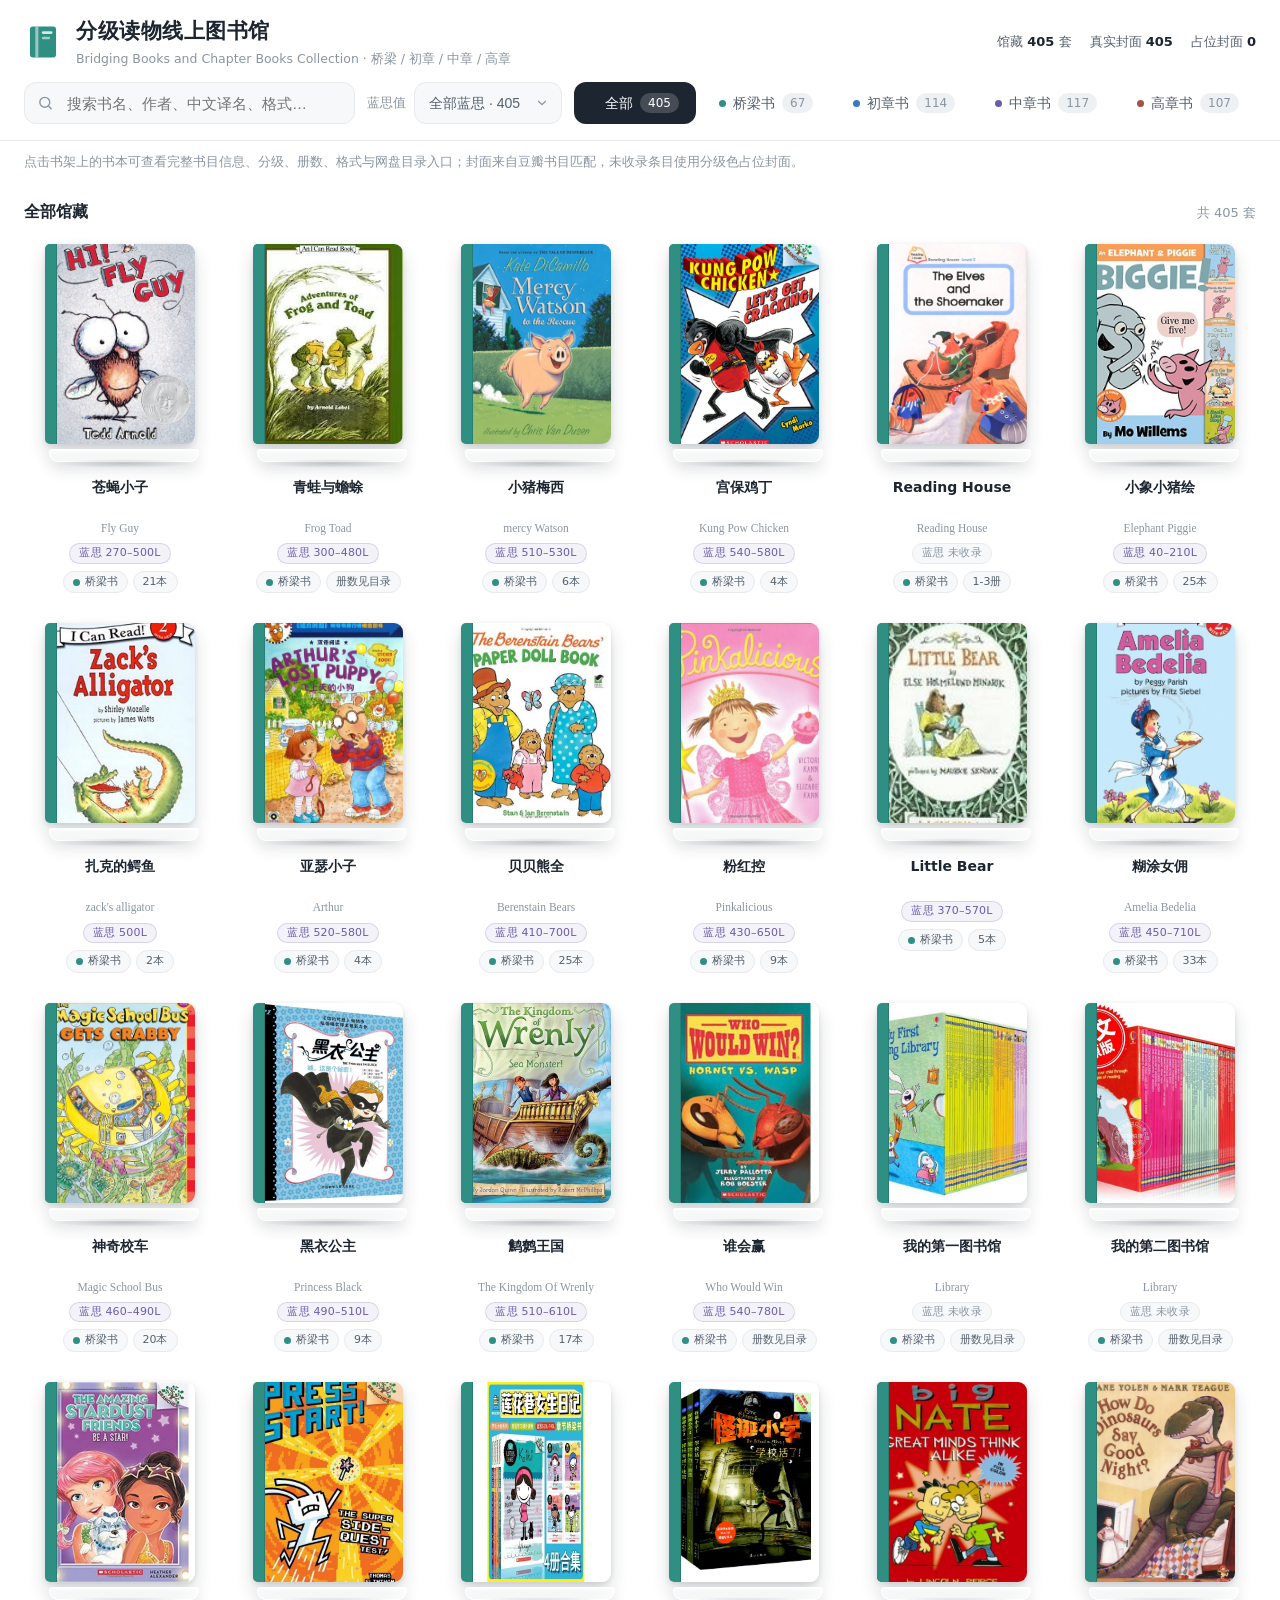
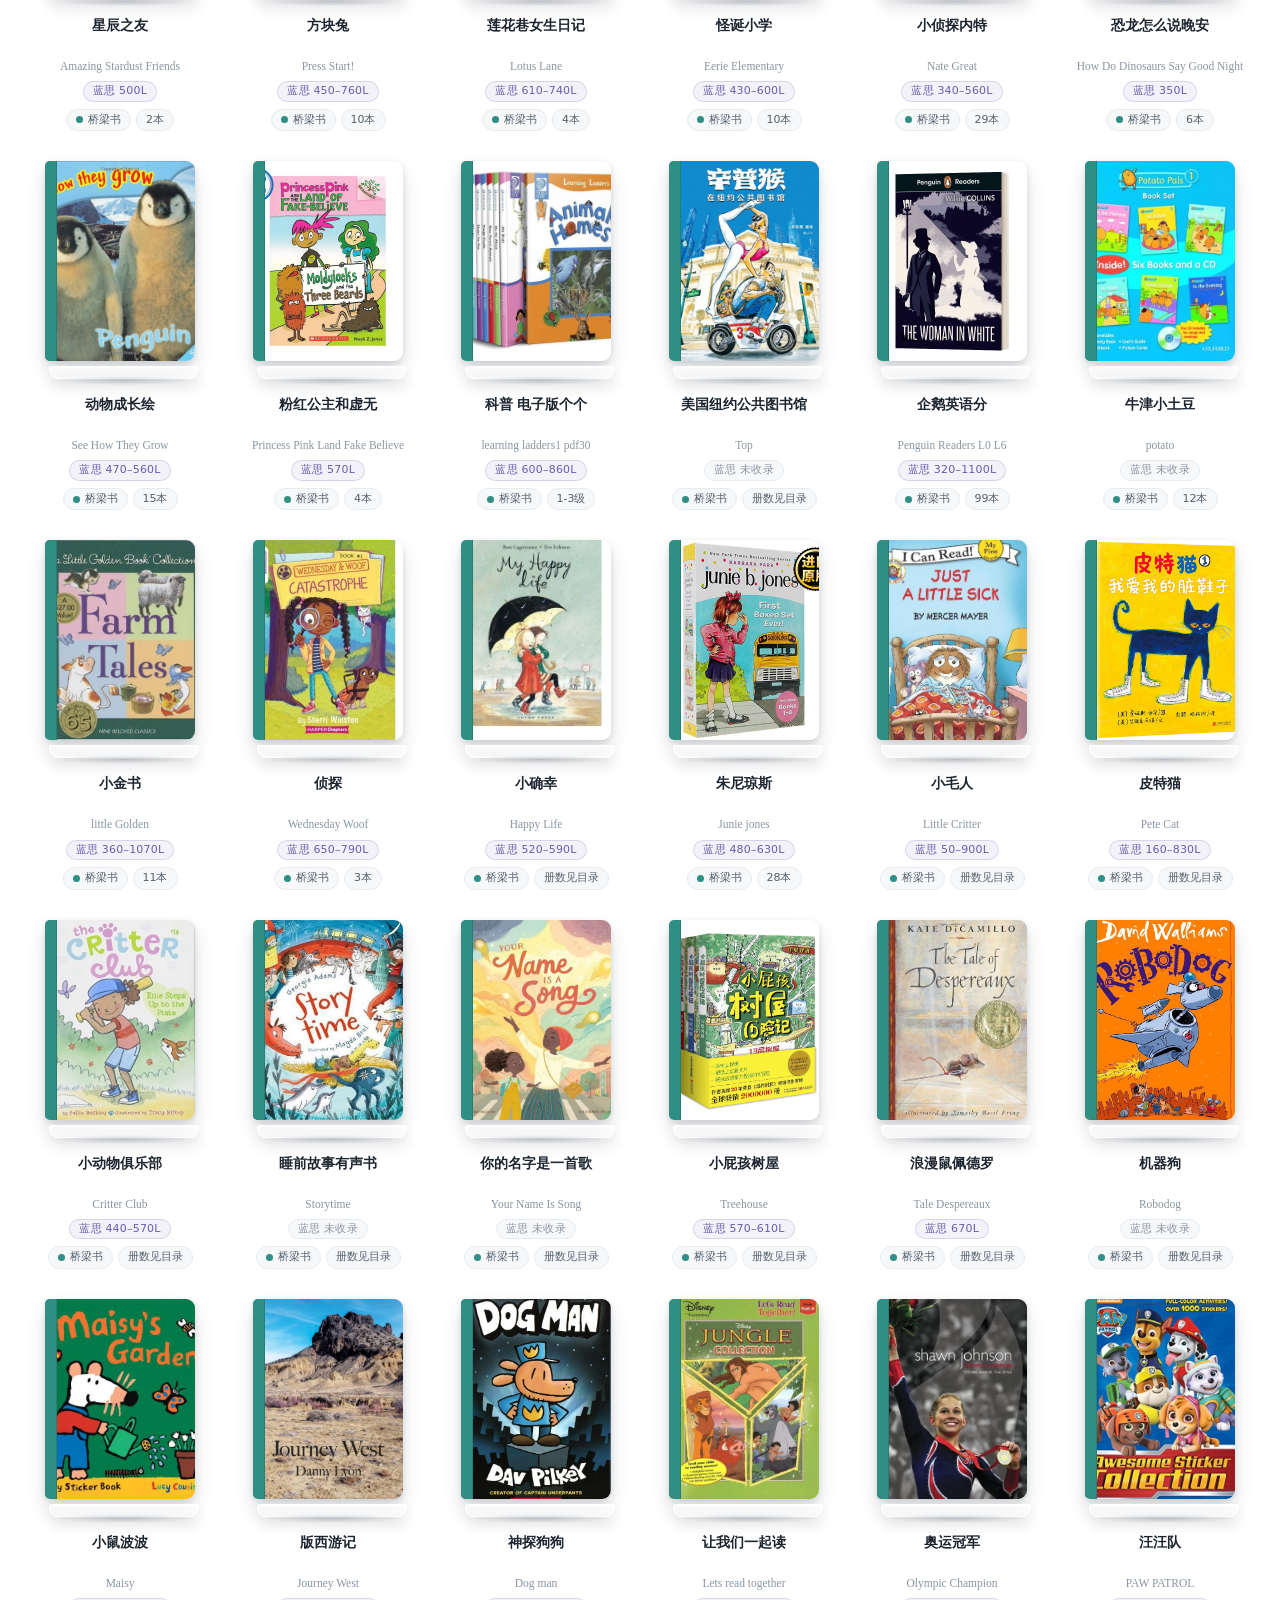
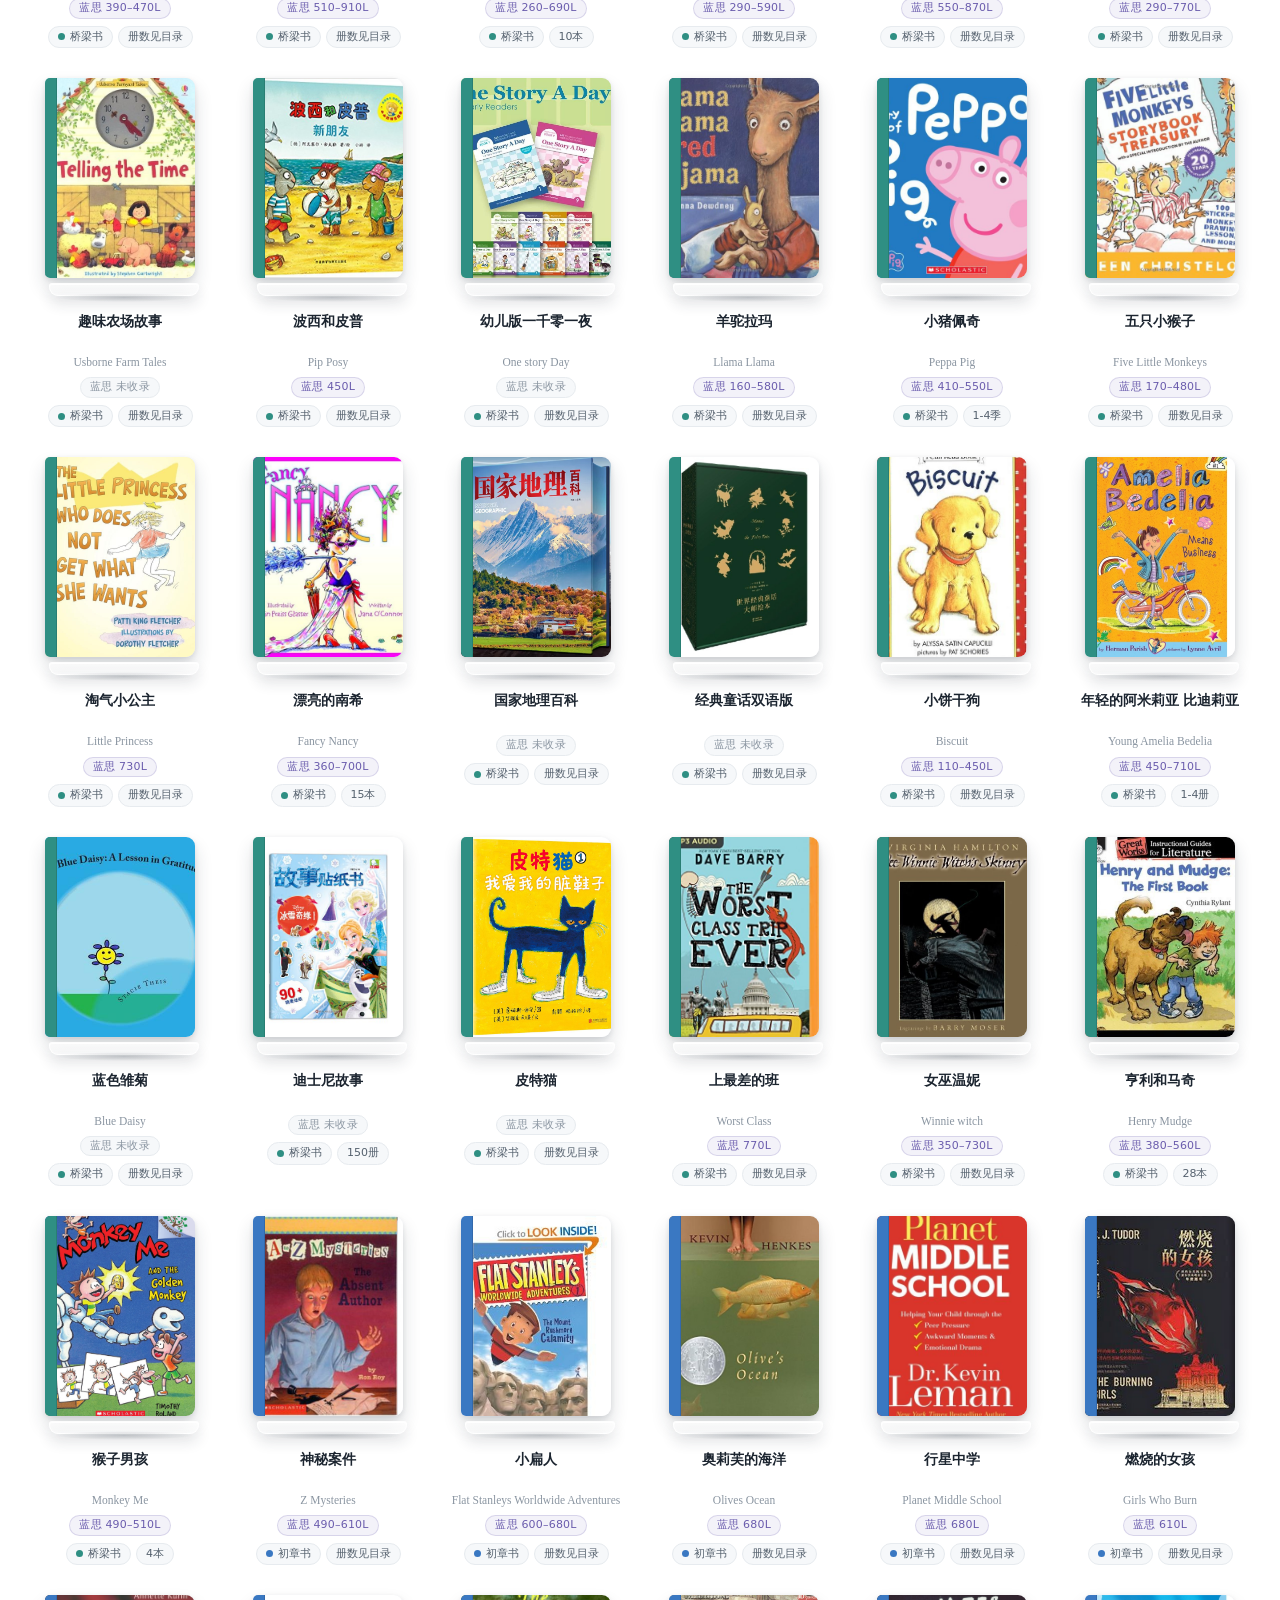
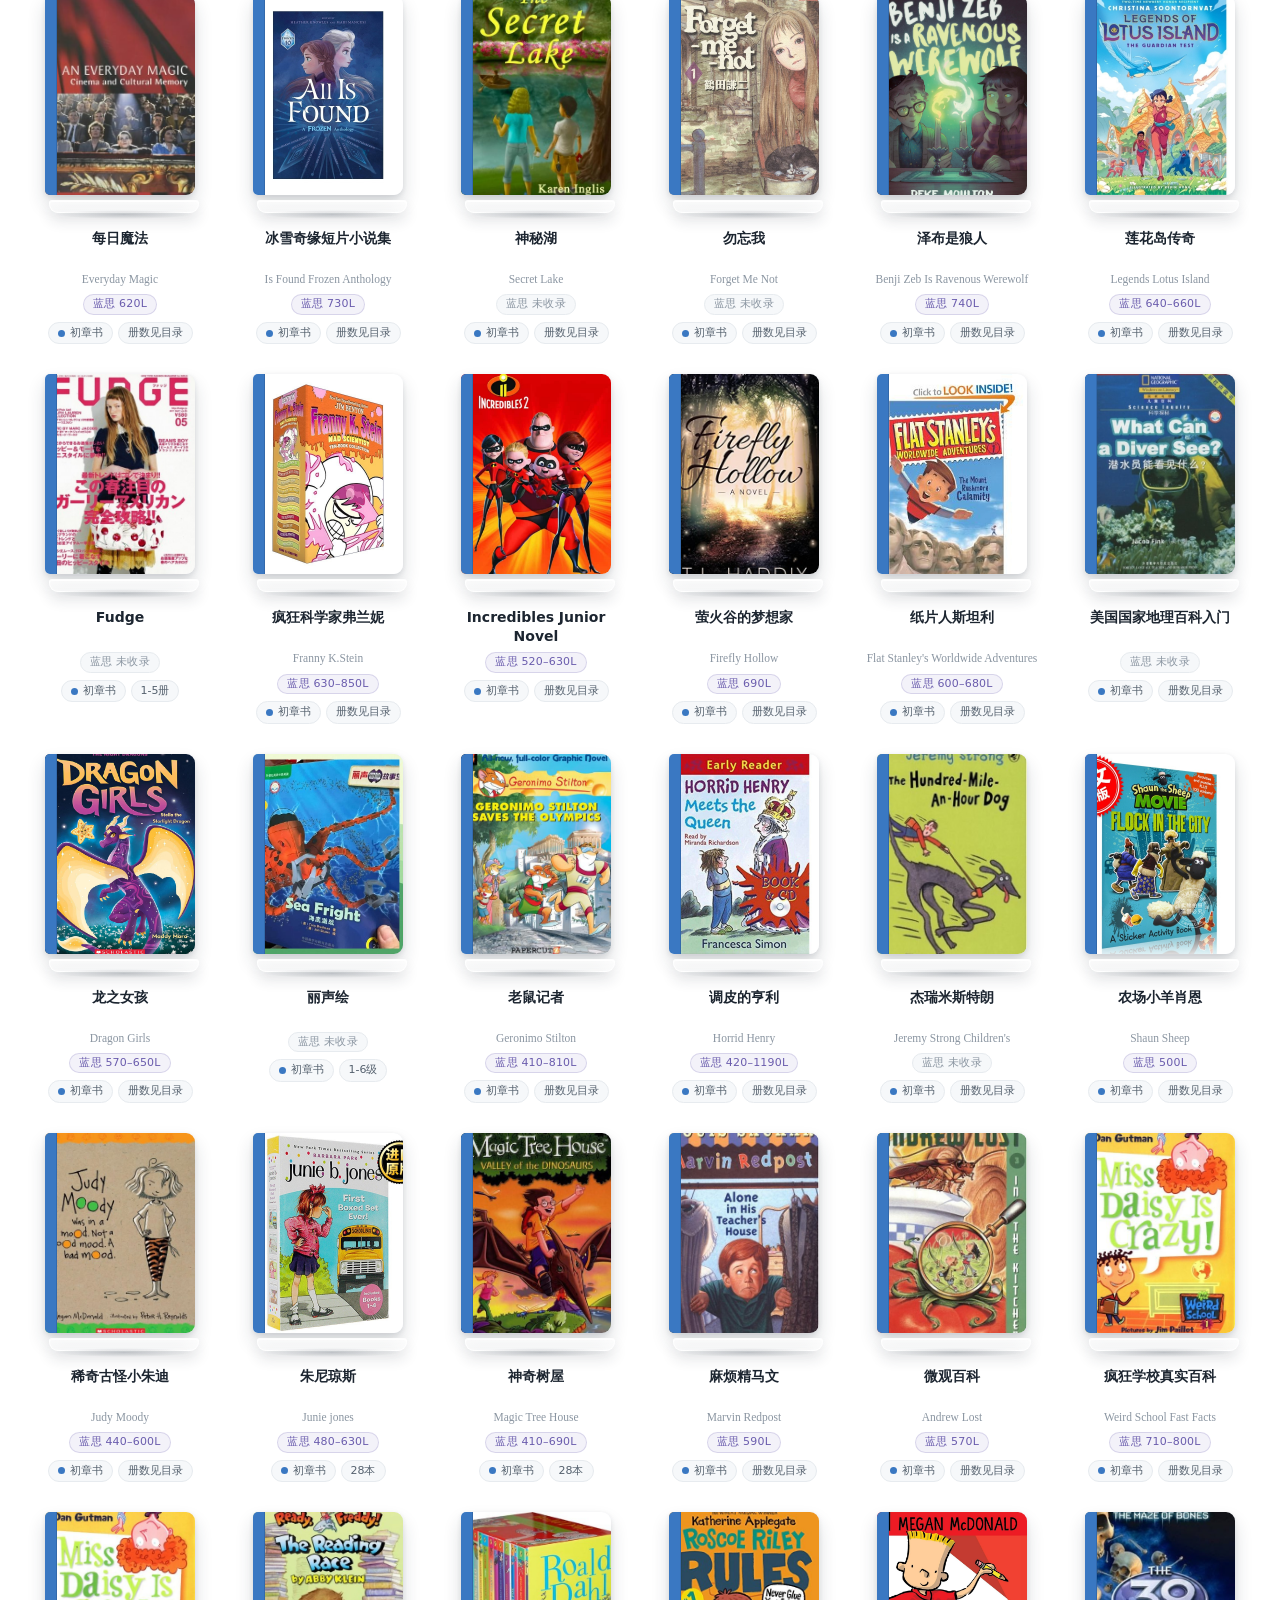
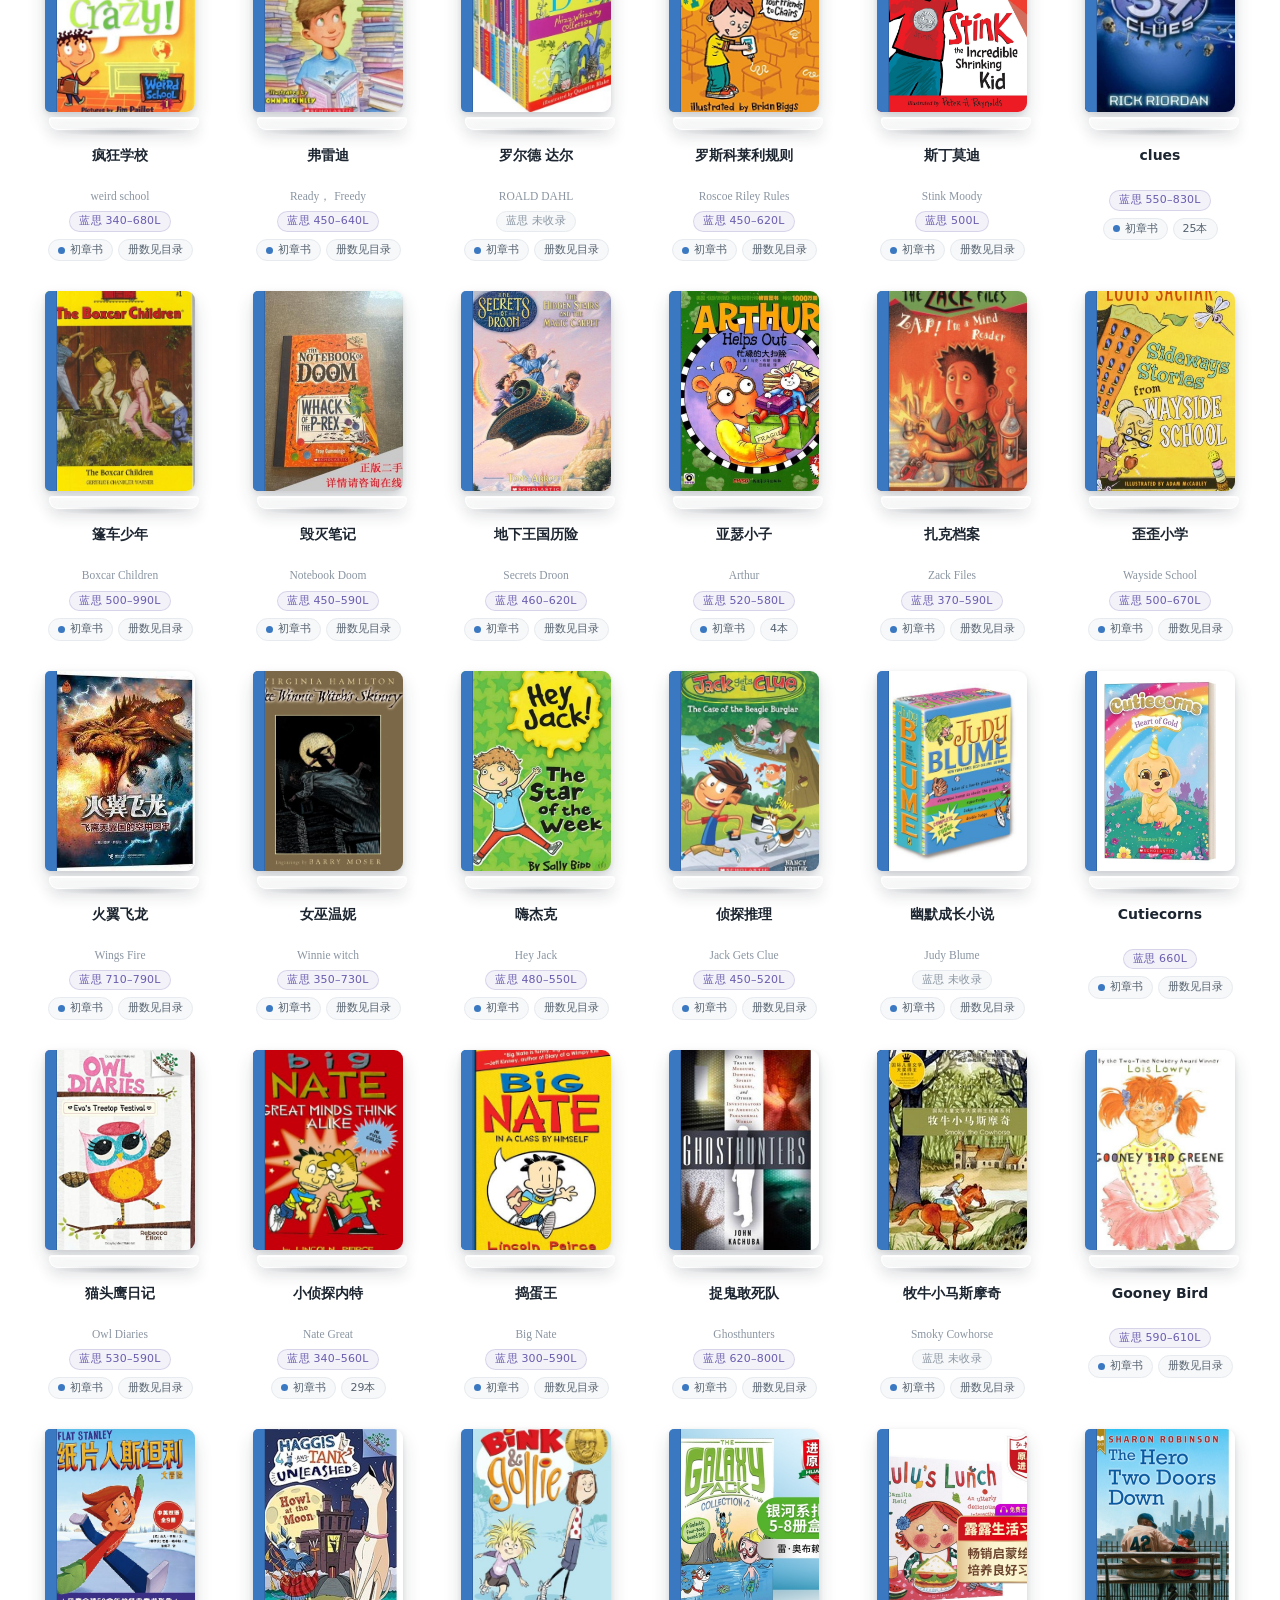
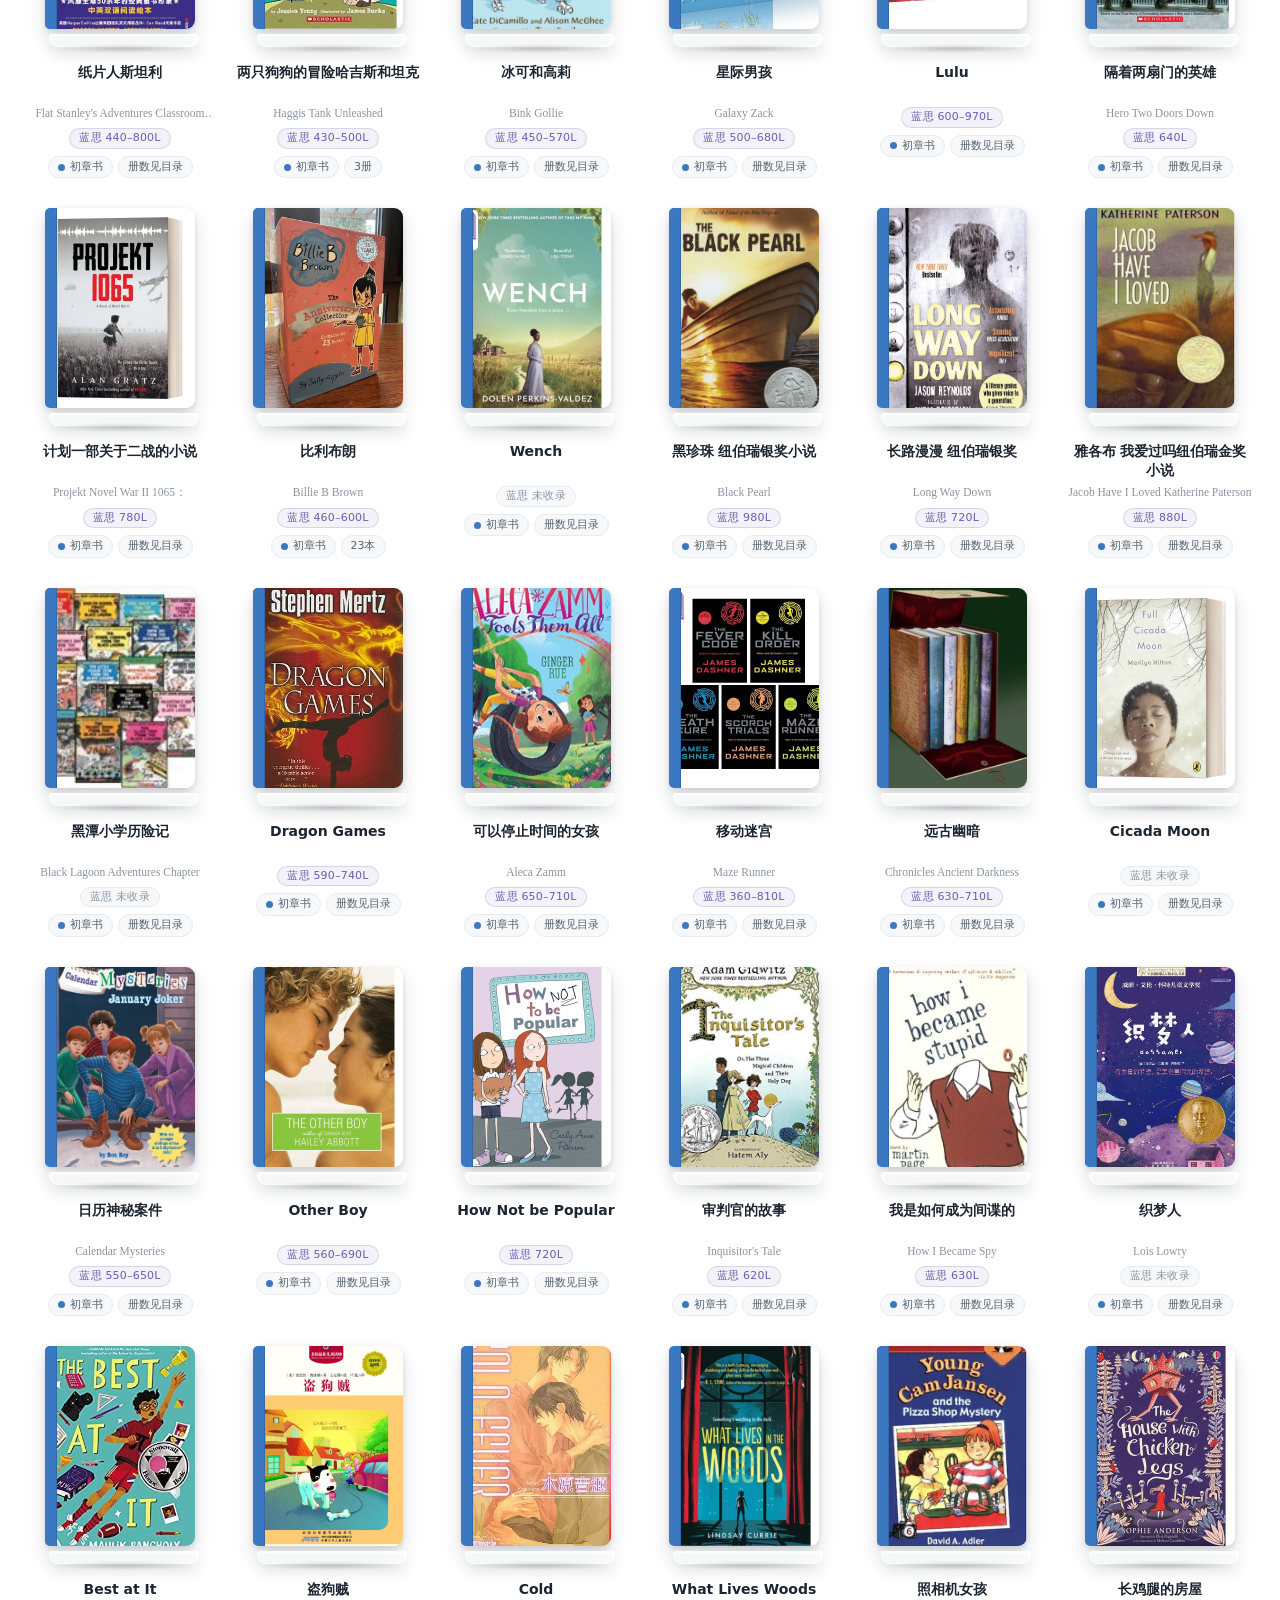
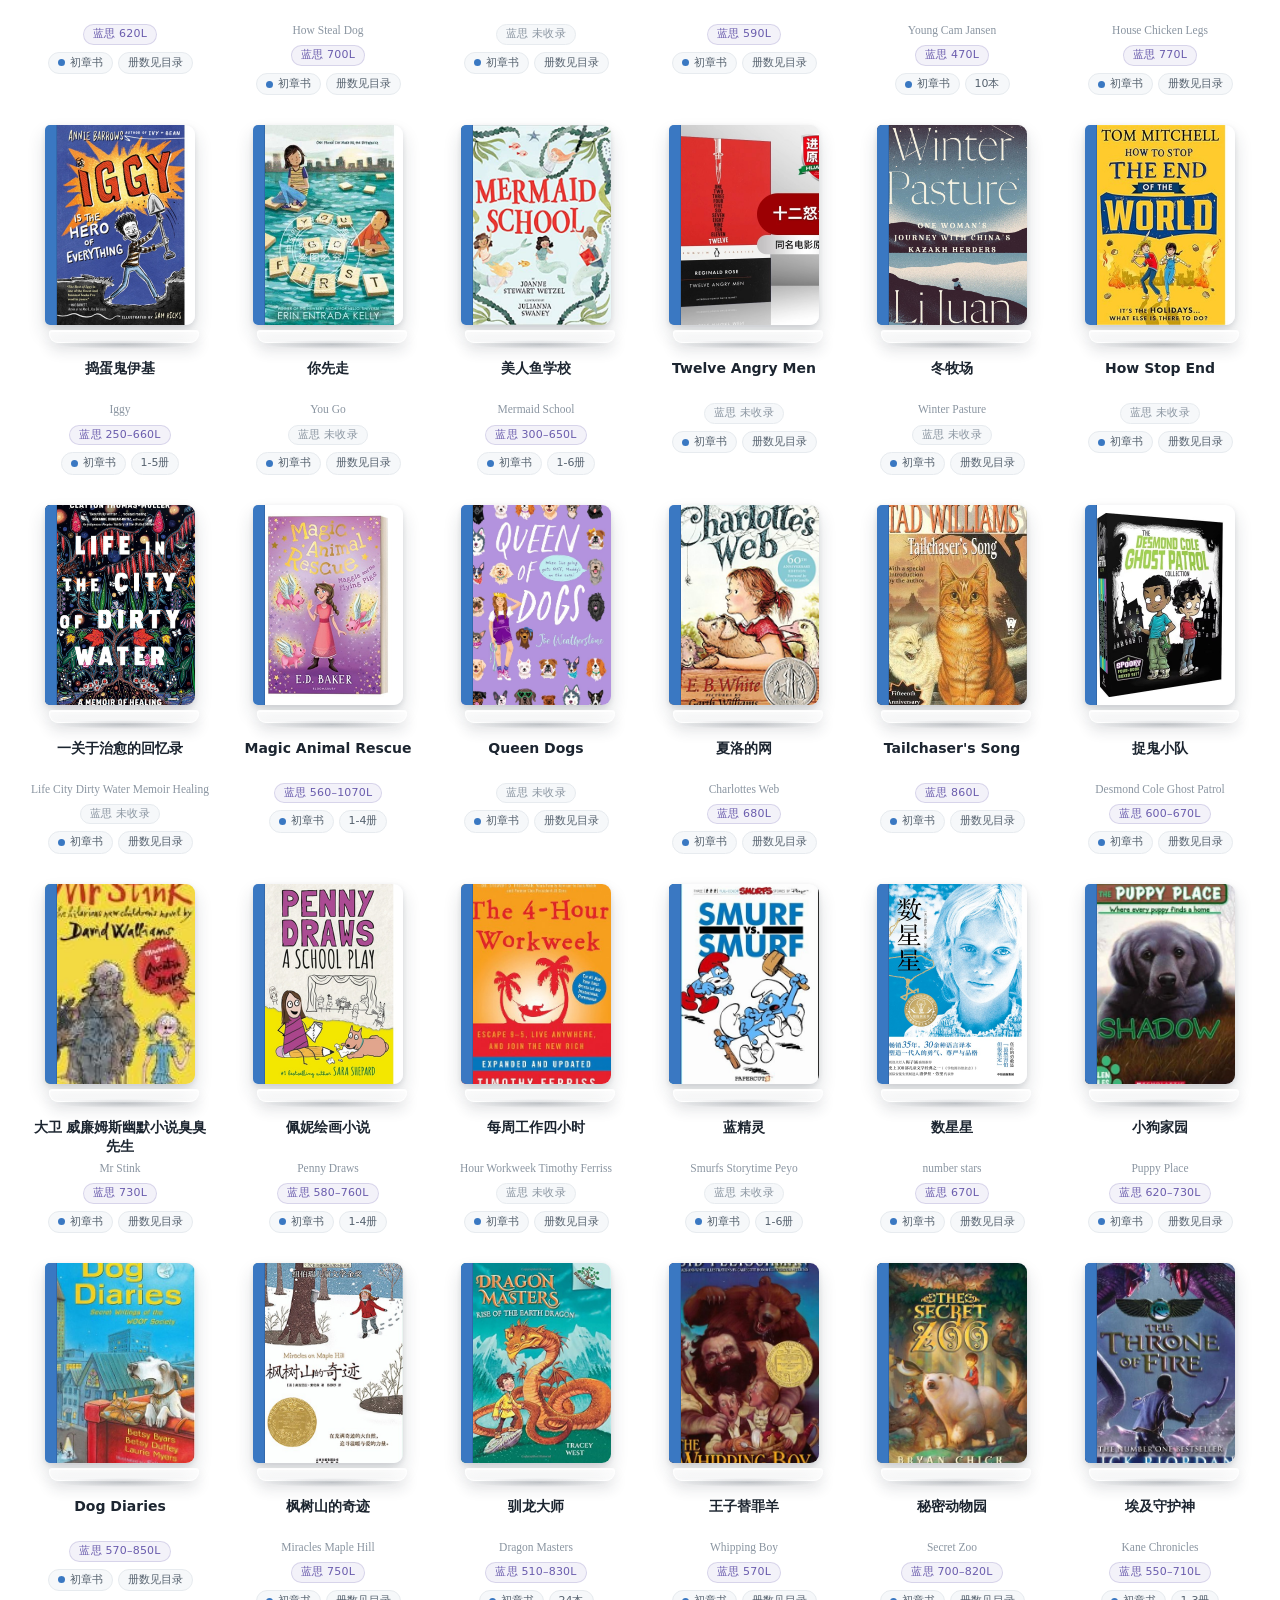
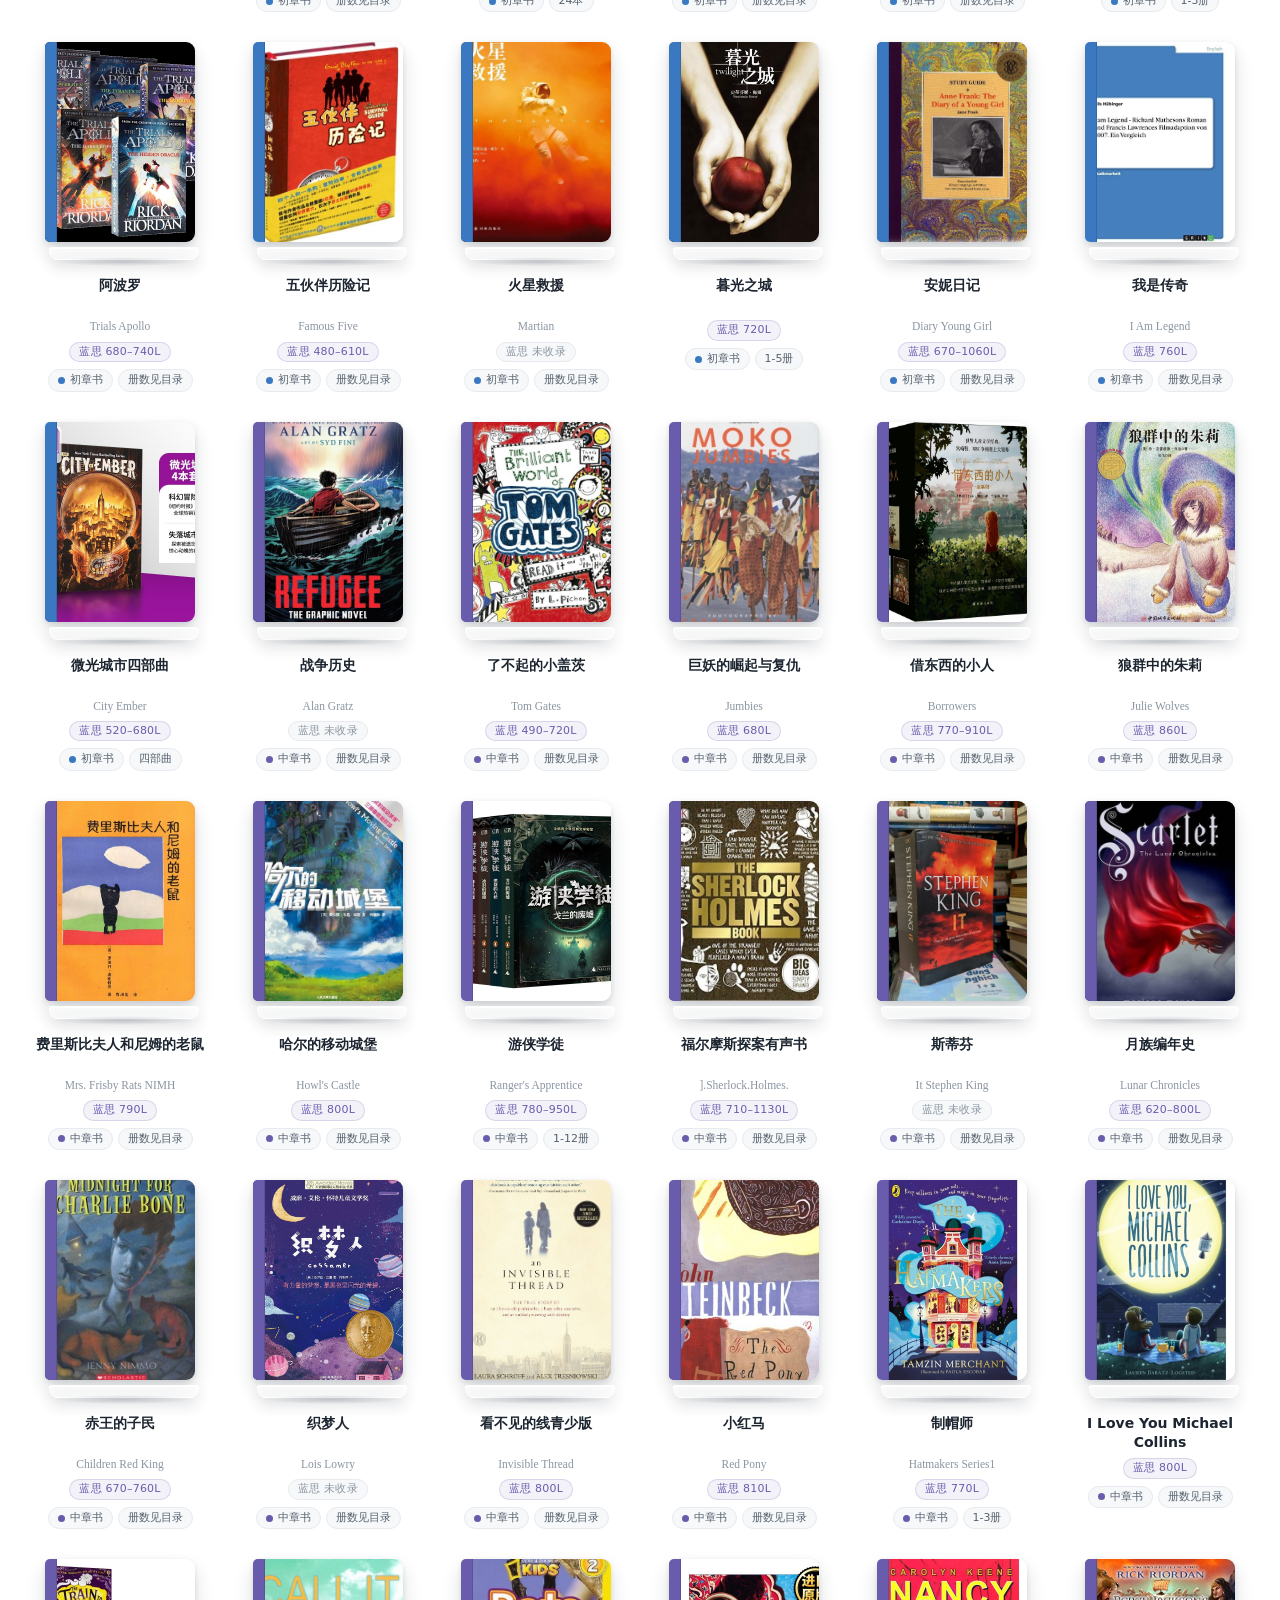
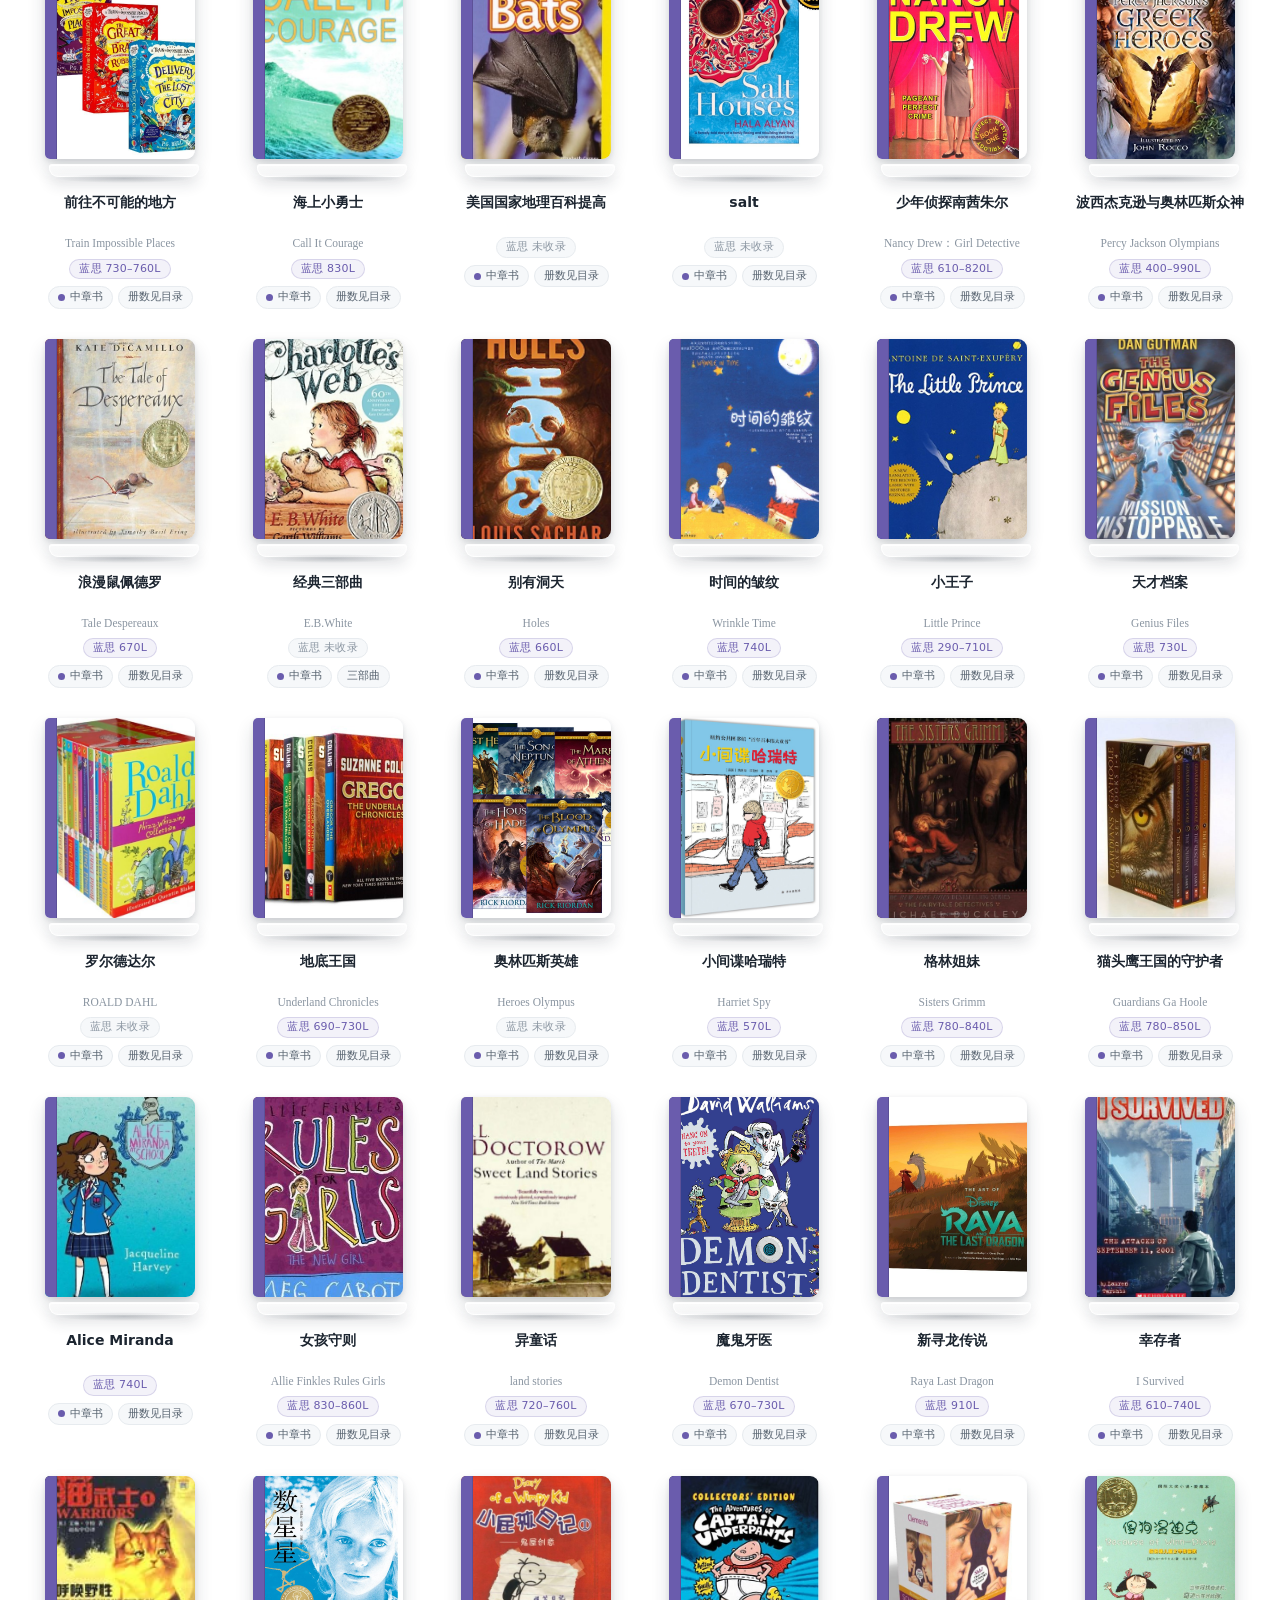
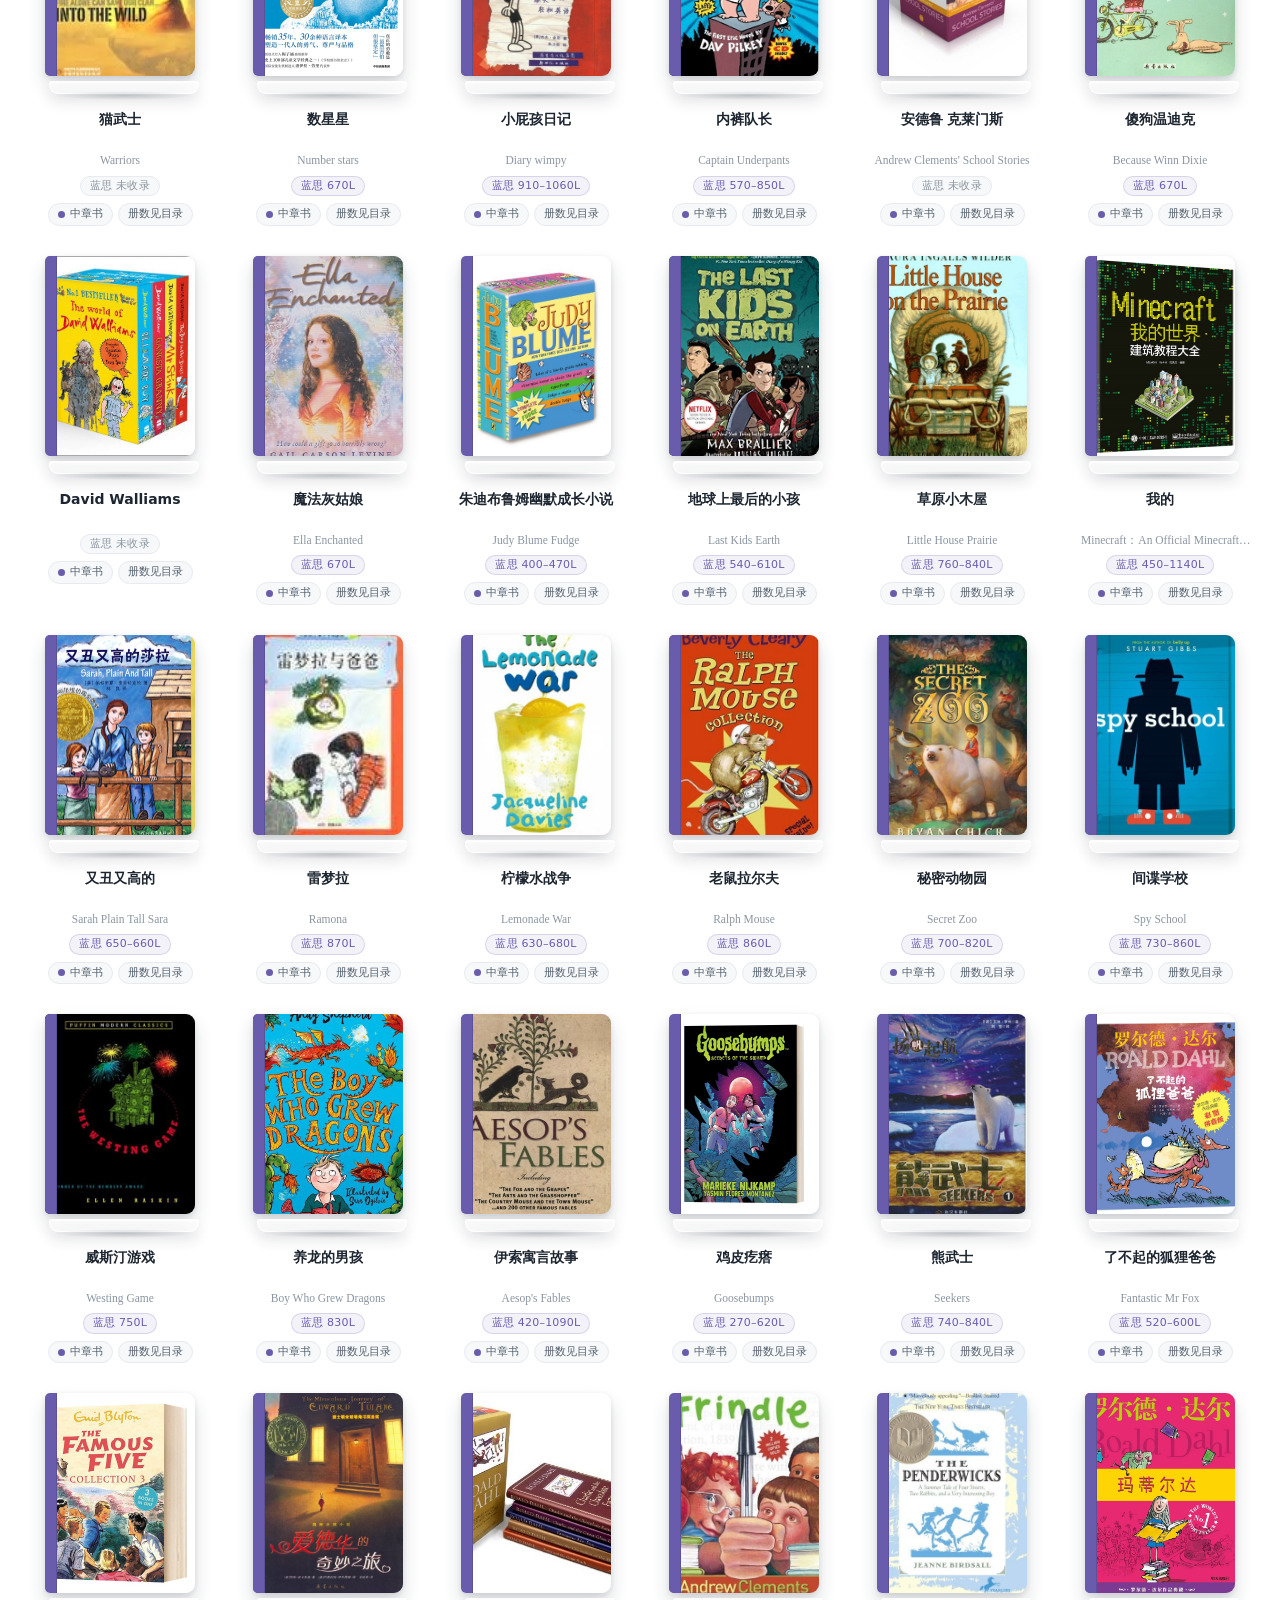
==== index.html @ 09b1f645 "界面优化" ====
<!DOCTYPE html>
<html lang="zh-CN">
    <head>
        <meta charset="utf-8">
            <meta content="width=device-width, initial-scale=1" name="viewport">
                <title>
                    分级读物线上图书馆 · Bridging & Chapter Books
                </title>
                <link href="data:image/svg+xml,%3Csvg xmlns='http://www.w3.org/2000/svg' viewBox='0 0 32 32'%3E%3Crect x='6' y='4' width='20' height='24' rx='2' fill='%232f8f83'/%3E%3Crect x='10' y='4' width='2.4' height='24' fill='%23ffffff' opacity='.55'/%3E%3C/svg%3E" rel="icon">
                    <style>
                        :root{
  --ink:#1c2530; --ink-2:#55616e; --ink-3:#8a95a1; --line:#e7ebef;
  --paper:#ffffff; --paper-2:#f6f8fa;
  --teal:#2f8f83; --blue:#3a78c2; --indigo:#6a5cad; --rust:#a8504a;
  --shadow-book:0 10px 18px rgba(31,41,55,.16),0 2px 5px rgba(31,41,55,.10);
  --shadow-book-hover:0 22px 34px rgba(31,41,55,.24),0 6px 12px rgba(31,41,55,.12);
}
*{box-sizing:border-box;margin:0;padding:0}
html{-webkit-text-size-adjust:100%}
body{background:var(--paper);color:var(--ink);font-family:"Segoe UI","Microsoft YaHei","PingFang SC",system-ui,-apple-system,sans-serif;min-height:100vh;line-height:1.5}
button{font:inherit;color:inherit;cursor:pointer;background:none;border:none}
a{color:inherit}

header.top{position:sticky;top:0;z-index:40;background:#fff;border-bottom:1px solid var(--line);transition:box-shadow .2s ease}
header.top.scrolled{box-shadow:0 6px 18px rgba(31,41,55,.10)}
.top-inner{max-width:1280px;margin:0 auto;padding:16px 24px 16px 24px}
.brand-row{display:flex;align-items:center;gap:14px;flex-wrap:wrap}
.brand-mark{width:38px;height:38px;flex:none}
.brand h1{font-size:21px;font-weight:700;letter-spacing:.5px}
.brand p{font-size:12.5px;color:var(--ink-3);margin-top:2px}
.top-stats{margin-left:auto;display:flex;gap:18px;font-size:13px;color:var(--ink-2)}
.top-stats b{color:var(--ink);font-weight:700}
.search-row{display:flex;align-items:center;gap:12px;padding:14px 0 0;flex-wrap:wrap}
.search-box{position:relative;flex:1 1 320px;max-width:520px}
.search-box svg{position:absolute;left:13px;top:50%;transform:translateY(-50%);width:17px;height:17px;color:var(--ink-3)}
.search-box input{width:100%;height:42px;border:1px solid var(--line);border-radius:12px;background:var(--paper-2);padding:0 14px 0 42px;font-size:15px;outline:none;transition:border-color .15s,background .15s}
.search-box input:focus{border-color:var(--blue);background:#fff}
.tabs{display:flex;gap:6px;flex-wrap:wrap}
.tab{height:42px;padding:0 16px;border-radius:12px;font-size:14px;color:var(--ink-2);display:flex;align-items:center;gap:7px;border:1px solid transparent}
.tab .cnt{font-size:12px;color:var(--ink-3);background:#eef1f4;border-radius:999px;padding:1px 8px}
.tab:hover{background:var(--paper-2)}
.tab.active{background:var(--ink);color:#fff}
.tab.active .cnt{background:rgba(255,255,255,.18);color:#fff}
.lx-filter{display:flex;align-items:center;gap:8px;flex:none}.lx-label{font-size:12.5px;color:var(--ink-3);white-space:nowrap}.lx-select{height:42px;border:1px solid var(--line);border-radius:12px;background-color:var(--paper-2);background-image:url("data:image/svg+xml,%3Csvg xmlns='http://www.w3.org/2000/svg' viewBox='0 0 24 24' fill='none' stroke='%238a95a1' stroke-width='2' stroke-linecap='round'%3E%3Cpath d='m6 9 6 6 6-6'/%3E%3C/svg%3E");background-repeat:no-repeat;background-position:right 12px center;background-size:14px;padding:0 34px 0 14px;font-size:14px;color:var(--ink-2);cursor:pointer;outline:none;appearance:none;-webkit-appearance:none;transition:border-color .15s,background-color .15s}.lx-select:focus{border-color:var(--blue);background-color:#fff}.lx-select.active{border-color:var(--ink);color:var(--ink);font-weight:600;background-color:#fff}
.toolbar-note{max-width:1280px;margin:12px auto 0;padding:0 24px;font-size:12.5px;color:var(--ink-3)}

main{max-width:1280px;margin:0 auto;padding:22px 24px 80px}
.result-bar{display:flex;align-items:baseline;justify-content:space-between;gap:12px;margin:6px 0 20px;flex-wrap:wrap}
.result-bar h2{font-size:16px;font-weight:600}
.result-bar .count{color:var(--ink-3);font-size:13px}

.shelf-grid{display:grid;gap:30px 16px;grid-template-columns:repeat(auto-fill,minmax(176px,1fr))}
.book-card{display:flex;flex-direction:column;align-items:center;text-align:center;cursor:pointer;outline:none}
.book-card:focus-visible .book{outline:2px solid var(--blue);outline-offset:4px}
.book-wrap{position:relative;width:150px}
.book{position:relative;width:150px;height:200px;border-radius:5px 9px 9px 5px;background:#f2f4f6;overflow:hidden;box-shadow:var(--shadow-book);transition:transform .26s cubic-bezier(.2,.7,.3,1),box-shadow .26s}
.book-card:hover .book,.book-card:focus-visible .book{transform:translateY(-10px) rotate(-1.2deg);box-shadow:var(--shadow-book-hover)}
.book img{width:100%;height:100%;object-fit:cover;display:block}
.spine{position:absolute;left:0;top:0;bottom:0;width:12px;border-right:1px solid rgba(0,0,0,.12)}
.shelf-base{position:relative;width:158px;height:20px;margin:2px auto 0}
.shelf-base .ledge{position:absolute;left:4px;right:4px;top:3px;height:13px;border-radius:3px 3px 9px 9px;background:linear-gradient(180deg,rgba(255,255,255,.72),rgba(255,255,255,.28));backdrop-filter:blur(7px);-webkit-backdrop-filter:blur(7px);border:1px solid rgba(255,255,255,.85);box-shadow:inset 0 1px 0 rgba(255,255,255,.9),0 8px 14px rgba(31,41,55,.12)}
.shelf-base .shadow{position:absolute;left:10px;right:10px;bottom:-2px;height:9px;border-radius:50%;background:radial-gradient(ellipse at center,rgba(31,41,55,.20),rgba(31,41,55,0) 70%)}
.card-meta{margin-top:12px;width:100%;padding:0 4px}
.card-title{font-size:14px;font-weight:600;line-height:1.35;display:-webkit-box;-webkit-line-clamp:2;-webkit-box-orient:vertical;overflow:hidden;min-height:38px}
.card-sub{font-size:11.5px;color:var(--ink-3);margin-top:4px;display:-webkit-box;-webkit-line-clamp:1;-webkit-box-orient:vertical;overflow:hidden;font-family:Georgia,"Times New Roman",serif}
.card-lx{margin-top:6px;display:flex;justify-content:center}.lx-chip{font-size:11px;color:var(--indigo);background:rgba(106,92,173,.08);border:1px solid rgba(106,92,173,.20);border-radius:999px;padding:1px 9px;white-space:nowrap;letter-spacing:.2px}.lx-chip.none{color:var(--ink-3);background:var(--paper-2);border-color:var(--line)}
.chips{margin-top:7px;display:flex;gap:5px;justify-content:center;flex-wrap:wrap}
.chip{font-size:11px;color:var(--ink-2);background:var(--paper-2);border:1px solid var(--line);border-radius:999px;padding:2px 9px}
.chip.level-dot{display:inline-flex;align-items:center;gap:5px}
.dot{width:7px;height:7px;border-radius:50%;display:inline-block}

.empty{padding:90px 20px;text-align:center;color:var(--ink-3)}
.empty svg{width:44px;height:44px;margin:0 auto 14px;color:#cfd6dd}

.overlay{position:fixed;inset:0;z-index:60;background:rgba(28,37,48,.38);backdrop-filter:blur(4px);-webkit-backdrop-filter:blur(4px);display:none;align-items:center;justify-content:center;padding:24px}
.overlay.open{display:flex}
.modal{background:#fff;border-radius:18px;max-width:860px;width:100%;max-height:88vh;overflow:auto;display:grid;grid-template-columns:280px 1fr;box-shadow:0 30px 70px rgba(15,23,42,.32);animation:pop .2s ease}
@keyframes pop{from{opacity:0;transform:translateY(14px)}to{opacity:1;transform:none}}
.modal-cover{padding:30px 22px 22px;display:flex;flex-direction:column;align-items:center;gap:14px;position:relative}
.modal-cover .book{width:210px;height:280px}
.modal-body{padding:30px 28px 26px;border-left:1px solid var(--line)}
.modal-close{position:absolute;top:14px;right:14px;width:36px;height:36px;border-radius:10px;display:flex;align-items:center;justify-content:center;color:var(--ink-2)}
.modal-close:hover{background:var(--paper-2)}
.modal-close svg{width:18px;height:18px}
.level-badge{display:inline-flex;align-items:center;gap:7px;font-size:12.5px;font-weight:600;border-radius:999px;padding:4px 12px}
.modal h3{font-size:22px;margin:14px 0 6px;line-height:1.35}
.modal .modal-en{font-family:Georgia,serif;font-size:14.5px;color:var(--ink-2);margin-bottom:18px}
.info-grid{display:grid;grid-template-columns:96px 1fr;gap:10px 14px;font-size:13.5px;margin:18px 0}
.info-grid dt{color:var(--ink-3)}
.info-grid dd{color:var(--ink);word-break:break-word}
.dir-path{font-family:Consolas,monospace;font-size:12px;color:var(--ink-2);background:var(--paper-2);border:1px solid var(--line);border-radius:10px;padding:10px 12px;word-break:break-all;line-height:1.6}
.db-panel{margin:18px 0;border:1px solid var(--line);border-radius:14px;padding:16px 18px;background:var(--paper-2)}
.db-panel h4{font-size:13px;color:var(--ink-2);margin-bottom:10px;display:flex;align-items:center;gap:7px}
.db-panel .db-title{font-size:15px;font-weight:600}
.db-panel .db-meta{font-size:12.5px;color:var(--ink-3);margin-top:5px}
.db-note{font-size:12.5px;color:var(--ink-3);line-height:1.6}
.actions{display:flex;gap:10px;flex-wrap:wrap;margin-top:22px}
.btn{display:inline-flex;align-items:center;gap:8px;height:42px;padding:0 18px;border-radius:12px;font-size:14px;font-weight:600;border:1px solid var(--line);text-decoration:none}
.btn svg{width:15px;height:15px}
.btn-primary{background:var(--ink);color:#fff;border-color:var(--ink)}
.btn-primary:hover{background:#000}
.btn-ghost:hover{background:var(--paper-2)}
.btn.disabled{opacity:.45;pointer-events:none}

footer{border-top:1px solid var(--line);padding:24px 24px 34px;color:var(--ink-3);font-size:12.5px}
footer .inner{max-width:1280px;margin:0 auto;display:flex;justify-content:space-between;gap:16px;flex-wrap:wrap;line-height:1.7}
.to-top{position:fixed;right:22px;bottom:26px;z-index:30;width:46px;height:46px;border-radius:14px;background:#fff;border:1px solid var(--line);box-shadow:0 10px 24px rgba(31,41,55,.16),0 2px 6px rgba(31,41,55,.10);display:flex;align-items:center;justify-content:center;color:var(--ink-2);opacity:0;visibility:hidden;transform:translateY(10px);pointer-events:none;transition:opacity .2s ease,transform .2s ease,visibility .2s,background-color .15s,border-color .15s,color .15s}
.to-top.show{opacity:1;visibility:visible;transform:none;pointer-events:auto}
.to-top:hover{background:var(--ink);border-color:var(--ink);color:#fff}
.to-top:focus-visible{outline:2px solid var(--blue);outline-offset:2px}
.to-top svg{width:20px;height:20px}
@media (max-width:460px){.to-top{right:14px;bottom:18px;width:42px;height:42px;border-radius:12px}}

@media (max-width:900px){.shelf-grid{grid-template-columns:repeat(4,1fr)}}
@media (max-width:680px){
  .shelf-grid{grid-template-columns:repeat(3,1fr)}
  .book{width:128px;height:171px}.book-wrap{width:128px}.shelf-base{width:136px}
  .top-stats{display:none}
  .modal{grid-template-columns:1fr;max-height:92vh}
  .modal-cover{padding:24px 18px 6px}
  .modal-body{border-left:none;border-top:1px solid var(--line)}
  .modal-cover .book{width:170px;height:227px}
}
@media (max-width:460px){
  .shelf-grid{grid-template-columns:repeat(2,1fr);gap:26px 10px}
  main{padding:16px 14px 70px}.top-inner{padding:12px 14px 0}
  .book{width:132px;height:176px}.book-wrap{width:132px}.shelf-base{width:140px}
  .brand h1{font-size:18px}
}
                    </style>
                </link>
            </meta>
        </meta>
    </head>
    <body>
        <header class="top">
            <div class="top-inner">
                <div class="brand-row">
                    <svg aria-hidden="true" class="brand-mark" fill="none" viewbox="0 0 32 32">
                        <rect fill="#2f8f83" height="26" rx="2.5" width="22" x="5" y="3">
                        </rect>
                        <rect fill="#fff" height="26" opacity=".5" width="2.6" x="9.5" y="3">
                        </rect>
                        <rect fill="#fff" height="2.2" opacity=".8" rx="1.1" width="9" x="15" y="7">
                        </rect>
                        <rect fill="#fff" height="2.2" opacity=".55" rx="1.1" width="7" x="15" y="11.5">
                        </rect>
                    </svg>
                    <div class="brand">
                        <h1>
                            分级读物线上图书馆
                        </h1>
                        <p>
                            Bridging Books and Chapter Books Collection · 桥梁 / 初章 / 中章 / 高章
                        </p>
                    </div>
                    <div class="top-stats">
                        <span>
                            馆藏
                            <b id="stat-total">
                                0
                            </b>
                            套
                        </span>
                        <span>
                            真实封面
                            <b id="stat-match">
                                0
                            </b>
                        </span>
                        <span>
                            占位封面
                            <b id="stat-ph">
                                0
                            </b>
                        </span>
                    </div>
                </div>
                <div class="search-row">
                    <div class="search-box">
                        <svg fill="none" stroke="currentColor" stroke-linecap="round" stroke-width="2" viewbox="0 0 24 24">
                            <circle cx="11" cy="11" r="7">
                            </circle>
                            <path d="m20 20-3.8-3.8">
                            </path>
                        </svg>
                        <input aria-label="搜索书目" autocomplete="off" id="search" placeholder="搜索书名、作者、中文译名、格式…" type="search">
                        </input>
                    </div>
                    <div class="lx-filter">
                        <label class="lx-label" for="lx">
                            蓝思值
                        </label>
                        <select aria-label="按蓝思值筛选" class="lx-select" id="lx">
                        </select>
                    </div>
                    <nav aria-label="分级筛选" class="tabs" id="tabs">
                    </nav>
                </div>
            </div>
        </header>
        <div class="toolbar-note">
            点击书架上的书本可查看完整书目信息、分级、册数、格式与网盘目录入口；封面来自豆瓣书目匹配，未收录条目使用分级色占位封面。
        </div>
        <main>
            <div class="result-bar">
                <h2 id="result-title">
                    全部馆藏
                </h2>
                <span class="count" id="result-count">
                </span>
            </div>
            <section aria-live="polite" class="shelf-grid" id="grid">
                <article aria-label="苍蝇小子" class="book-card" data-id="0" role="button" tabindex="0">
                    <div class="book-wrap">
                        <div class="book">
                            <img alt="苍蝇小子" loading="lazy" src="assets/covers/桥梁书_1.jpg">
                                <div class="spine" style="background:#2f8f83">
                                </div>
                            </img>
                        </div>
                        <div class="shelf-base">
                            <div class="ledge">
                            </div>
                            <div class="shadow">
                            </div>
                        </div>
                    </div>
                    <div class="card-meta">
                        <div class="card-title">
                            苍蝇小子
                        </div>
                        <div class="card-sub">
                            Fly Guy
                        </div>
                        <div class="card-lx">
                            <span class="lx-chip">
                                蓝思 270–500L
                            </span>
                        </div>
                        <div class="chips">
                            <span class="chip level-dot">
                                <span class="dot" style="background:#2f8f83">
                                </span>
                                桥梁书
                            </span>
                            <span class="chip">
                                21本
                            </span>
                        </div>
                    </div>
                </article>
                <article aria-label="Frog Toad" class="book-card" data-id="1" role="button" tabindex="0">
                    <div class="book-wrap">
                        <div class="book">
                            <img alt="Frog Toad" loading="lazy" src="assets/covers/桥梁书_2.jpg">
                                <div class="spine" style="background:#2f8f83">
                                </div>
                            </img>
                        </div>
                        <div class="shelf-base">
                            <div class="ledge">
                            </div>
                            <div class="shadow">
                            </div>
                        </div>
                    </div>
                    <div class="card-meta">
                        <div class="card-title">
                            青蛙与蟾蜍
                        </div>
                        <div class="card-sub">
                            Frog Toad
                        </div>
                        <div class="card-lx">
                            <span class="lx-chip">
                                蓝思 300–480L
                            </span>
                        </div>
                        <div class="chips">
                            <span class="chip level-dot">
                                <span class="dot" style="background:#2f8f83">
                                </span>
                                桥梁书
                            </span>
                            <span class="chip">
                                册数见目录
                            </span>
                        </div>
                    </div>
                </article>
                <article aria-label="小猪梅西" class="book-card" data-id="2" role="button" tabindex="0">
                    <div class="book-wrap">
                        <div class="book">
                            <img alt="小猪梅西" loading="lazy" src="assets/covers/桥梁书_3.jpg">
                                <div class="spine" style="background:#2f8f83">
                                </div>
                            </img>
                        </div>
                        <div class="shelf-base">
                            <div class="ledge">
                            </div>
                            <div class="shadow">
                            </div>
                        </div>
                    </div>
                    <div class="card-meta">
                        <div class="card-title">
                            小猪梅西
                        </div>
                        <div class="card-sub">
                            mercy Watson
                        </div>
                        <div class="card-lx">
                            <span class="lx-chip">
                                蓝思 510–530L
                            </span>
                        </div>
                        <div class="chips">
                            <span class="chip level-dot">
                                <span class="dot" style="background:#2f8f83">
                                </span>
                                桥梁书
                            </span>
                            <span class="chip">
                                6本
                            </span>
                        </div>
                    </div>
                </article>
                <article aria-label="宫保鸡丁" class="book-card" data-id="3" role="button" tabindex="0">
                    <div class="book-wrap">
                        <div class="book">
                            <!-- <svg aria-label="占位封面" height="100%" preserveaspectratio="xMidYMid slice" role="img" viewbox="0 0 150 200" width="100%">
                                <defs>
                                    <lineargradient id="g3" x1="0" x2="1" y1="0" y2="1">
                                        <stop offset="0" stop-color="#2f8f83">
                                        </stop>
                                        <stop offset="1" stop-color="#2f8f83cc">
                                        </stop>
                                    </lineargradient>
                                </defs>
                                <rect fill="url(#g3)" height="200" width="150">
                                </rect>
                                <rect fill="#000" height="200" opacity=".14" width="12" x="0" y="0">
                                </rect>
                                <rect fill="#fff" height="2" opacity=".55" rx="1" width="26" x="16" y="22">
                                </rect>
                                <text fill="#fff" font-family="Georgia,serif" font-size="46" font-weight="700" opacity=".92" x="16" y="104">
                                    宫
                                </text>
                                <text fill="#fff" font-size="13" font-weight="600" opacity=".95" x="16" y="150">
                                    宫保鸡丁
                                </text>
                                <text fill="#fff" font-family="Georgia,serif" font-size="9.5" opacity=".7" x="16" y="170">
                                    Kung Pow Chicken
                                </text>
                                <text fill="#fff" font-size="9" opacity=".6" x="16" y="190">
                                    1. Bridging Books
                                </text>
                            </svg> -->
                            <img alt="宫保鸡丁" loading="lazy" src="assets/covers/桥梁书_4.jpg">
                                <div class="spine" style="background:#2f8f83">
                                </div>
                            </img>
                        </div>
                        <div class="shelf-base">
                            <div class="ledge">
                            </div>
                            <div class="shadow">
                            </div>
                        </div>
                    </div>
                    <div class="card-meta">
                        <div class="card-title">
                            宫保鸡丁
                        </div>
                        <div class="card-sub">
                            Kung Pow Chicken
                        </div>
                        <div class="card-lx">
                            <span class="lx-chip">
                                蓝思 540–580L
                            </span>
                        </div>
                        <div class="chips">
                            <span class="chip level-dot">
                                <span class="dot" style="background:#2f8f83">
                                </span>
                                桥梁书
                            </span>
                            <span class="chip">
                                4本
                            </span>
                        </div>
                    </div>
                </article>
                <article aria-label="House" class="book-card" data-id="4" role="button" tabindex="0">
                    <div class="book-wrap">
                        <div class="book">
                            <img alt="Reading House" loading="lazy" src="assets/covers/桥梁书_5.jpg">
                                <div class="spine" style="background:#2f8f83">
                                </div>
                            </img>
                        </div>
                        <div class="shelf-base">
                            <div class="ledge">
                            </div>
                            <div class="shadow">
                            </div>
                        </div>
                    </div>
                    <div class="card-meta">
                        <div class="card-title">
                            Reading House
                        </div>
                        <div class="card-sub">
                            Reading House
                        </div>
                        <div class="card-lx">
                            <span class="lx-chip none">
                                蓝思 未收录
                            </span>
                        </div>
                        <div class="chips">
                            <span class="chip level-dot">
                                <span class="dot" style="background:#2f8f83">
                                </span>
                                桥梁书
                            </span>
                            <span class="chip">
                                1-3册
                            </span>
                        </div>
                    </div>
                </article>
                <article aria-label="小象小猪绘" class="book-card" data-id="5" role="button" tabindex="0">
                    <div class="book-wrap">
                        <div class="book">
                            <img alt="小象小猪绘" loading="lazy" src="assets/covers/桥梁书_6.jpg">
                                <div class="spine" style="background:#2f8f83">
                                </div>
                            </img>
                        </div>
                        <div class="shelf-base">
                            <div class="ledge">
                            </div>
                            <div class="shadow">
                            </div>
                        </div>
                    </div>
                    <div class="card-meta">
                        <div class="card-title">
                            小象小猪绘
                        </div>
                        <div class="card-sub">
                            Elephant Piggie
                        </div>
                        <div class="card-lx">
                            <span class="lx-chip">
                                蓝思 40–210L
                            </span>
                        </div>
                        <div class="chips">
                            <span class="chip level-dot">
                                <span class="dot" style="background:#2f8f83">
                                </span>
                                桥梁书
                            </span>
                            <span class="chip">
                                25本
                            </span>
                        </div>
                    </div>
                </article>
                <article aria-label="扎克的鳄鱼" class="book-card" data-id="6" role="button" tabindex="0">
                    <div class="book-wrap">
                        <div class="book">
                            <img alt="扎克的鳄鱼" loading="lazy" src="assets/covers/桥梁书_7.jpg">
                                <div class="spine" style="background:#2f8f83">
                                </div>
                            </img>
                        </div>
                        <div class="shelf-base">
                            <div class="ledge">
                            </div>
                            <div class="shadow">
                            </div>
                        </div>
                    </div>
                    <div class="card-meta">
                        <div class="card-title">
                            扎克的鳄鱼
                        </div>
                        <div class="card-sub">
                            zack's alligator
                        </div>
                        <div class="card-lx">
                            <span class="lx-chip">
                                蓝思 500L
                            </span>
                        </div>
                        <div class="chips">
                            <span class="chip level-dot">
                                <span class="dot" style="background:#2f8f83">
                                </span>
                                桥梁书
                            </span>
                            <span class="chip">
                                2本
                            </span>
                        </div>
                    </div>
                </article>
                <article aria-label="亚瑟小子" class="book-card" data-id="7" role="button" tabindex="0">
                    <div class="book-wrap">
                        <div class="book">
                            <img alt="亚瑟小子" loading="lazy" src="assets/covers/桥梁书_8.jpg">
                                <div class="spine" style="background:#2f8f83">
                                </div>
                            </img>
                        </div>
                        <div class="shelf-base">
                            <div class="ledge">
                            </div>
                            <div class="shadow">
                            </div>
                        </div>
                    </div>
                    <div class="card-meta">
                        <div class="card-title">
                            亚瑟小子
                        </div>
                        <div class="card-sub">
                            Arthur
                        </div>
                        <div class="card-lx">
                            <span class="lx-chip">
                                蓝思 520–580L
                            </span>
                        </div>
                        <div class="chips">
                            <span class="chip level-dot">
                                <span class="dot" style="background:#2f8f83">
                                </span>
                                桥梁书
                            </span>
                            <span class="chip">
                                4本
                            </span>
                        </div>
                    </div>
                </article>
                <article aria-label="贝贝熊全" class="book-card" data-id="8" role="button" tabindex="0">
                    <div class="book-wrap">
                        <div class="book">
                            <img alt="贝贝熊全" loading="lazy" src="assets/covers/桥梁书_9.jpg">
                                <div class="spine" style="background:#2f8f83">
                                </div>
                            </img>
                        </div>
                        <div class="shelf-base">
                            <div class="ledge">
                            </div>
                            <div class="shadow">
                            </div>
                        </div>
                    </div>
                    <div class="card-meta">
                        <div class="card-title">
                            贝贝熊全
                        </div>
                        <div class="card-sub">
                            Berenstain Bears
                        </div>
                        <div class="card-lx">
                            <span class="lx-chip">
                                蓝思 410–700L
                            </span>
                        </div>
                        <div class="chips">
                            <span class="chip level-dot">
                                <span class="dot" style="background:#2f8f83">
                                </span>
                                桥梁书
                            </span>
                            <span class="chip">
                                25本
                            </span>
                        </div>
                    </div>
                </article>
                <article aria-label="粉红控" class="book-card" data-id="9" role="button" tabindex="0">
                    <div class="book-wrap">
                        <div class="book">
                            <img alt="粉红控" loading="lazy" src="assets/covers/桥梁书_10.jpg">
                                <div class="spine" style="background:#2f8f83">
                                </div>
                            </img>
                        </div>
                        <div class="shelf-base">
                            <div class="ledge">
                            </div>
                            <div class="shadow">
                            </div>
                        </div>
                    </div>
                    <div class="card-meta">
                        <div class="card-title">
                            粉红控
                        </div>
                        <div class="card-sub">
                            Pinkalicious
                        </div>
                        <div class="card-lx">
                            <span class="lx-chip">
                                蓝思 430–650L
                            </span>
                        </div>
                        <div class="chips">
                            <span class="chip level-dot">
                                <span class="dot" style="background:#2f8f83">
                                </span>
                                桥梁书
                            </span>
                            <span class="chip">
                                9本
                            </span>
                        </div>
                    </div>
                </article>
                <article aria-label="Little Bear" class="book-card" data-id="10" role="button" tabindex="0">
                    <div class="book-wrap">
                        <div class="book">
                            <img alt="Little Bear" loading="lazy" src="assets/covers/桥梁书_11.jpg">
                                <div class="spine" style="background:#2f8f83">
                                </div>
                            </img>
                        </div>
                        <div class="shelf-base">
                            <div class="ledge">
                            </div>
                            <div class="shadow">
                            </div>
                        </div>
                    </div>
                    <div class="card-meta">
                        <div class="card-title">
                            Little Bear
                        </div>
                        <div class="card-lx">
                            <span class="lx-chip">
                                蓝思 370–570L
                            </span>
                        </div>
                        <div class="chips">
                            <span class="chip level-dot">
                                <span class="dot" style="background:#2f8f83">
                                </span>
                                桥梁书
                            </span>
                            <span class="chip">
                                5本
                            </span>
                        </div>
                    </div>
                </article>
                <article aria-label="糊涂女佣" class="book-card" data-id="11" role="button" tabindex="0">
                    <div class="book-wrap">
                        <div class="book">
                            <img alt="糊涂女佣" loading="lazy" src="assets/covers/桥梁书_12.jpg">
                                <div class="spine" style="background:#2f8f83">
                                </div>
                            </img>
                        </div>
                        <div class="shelf-base">
                            <div class="ledge">
                            </div>
                            <div class="shadow">
                            </div>
                        </div>
                    </div>
                    <div class="card-meta">
                        <div class="card-title">
                            糊涂女佣
                        </div>
                        <div class="card-sub">
                            Amelia Bedelia
                        </div>
                        <div class="card-lx">
                            <span class="lx-chip">
                                蓝思 450–710L
                            </span>
                        </div>
                        <div class="chips">
                            <span class="chip level-dot">
                                <span class="dot" style="background:#2f8f83">
                                </span>
                                桥梁书
                            </span>
                            <span class="chip">
                                33本
                            </span>
                        </div>
                    </div>
                </article>
                <article aria-label="神奇校车" class="book-card" data-id="12" role="button" tabindex="0">
                    <div class="book-wrap">
                        <div class="book">
                            <img alt="神奇校车" loading="lazy" src="assets/covers/桥梁书_13.jpg">
                                <div class="spine" style="background:#2f8f83">
                                </div>
                            </img>
                        </div>
                        <div class="shelf-base">
                            <div class="ledge">
                            </div>
                            <div class="shadow">
                            </div>
                        </div>
                    </div>
                    <div class="card-meta">
                        <div class="card-title">
                            神奇校车
                        </div>
                        <div class="card-sub">
                            Magic School Bus
                        </div>
                        <div class="card-lx">
                            <span class="lx-chip">
                                蓝思 460–490L
                            </span>
                        </div>
                        <div class="chips">
                            <span class="chip level-dot">
                                <span class="dot" style="background:#2f8f83">
                                </span>
                                桥梁书
                            </span>
                            <span class="chip">
                                20本
                            </span>
                        </div>
                    </div>
                </article>
                <article aria-label="黑衣公主" class="book-card" data-id="13" role="button" tabindex="0">
                    <div class="book-wrap">
                        <div class="book">
                            <img alt="黑衣公主" loading="lazy" src="assets/covers/桥梁书_14.jpg">
                                <div class="spine" style="background:#2f8f83">
                                </div>
                            </img>
                        </div>
                        <div class="shelf-base">
                            <div class="ledge">
                            </div>
                            <div class="shadow">
                            </div>
                        </div>
                    </div>
                    <div class="card-meta">
                        <div class="card-title">
                            黑衣公主
                        </div>
                        <div class="card-sub">
                            Princess Black
                        </div>
                        <div class="card-lx">
                            <span class="lx-chip">
                                蓝思 490–510L
                            </span>
                        </div>
                        <div class="chips">
                            <span class="chip level-dot">
                                <span class="dot" style="background:#2f8f83">
                                </span>
                                桥梁书
                            </span>
                            <span class="chip">
                                9本
                            </span>
                        </div>
                    </div>
                </article>
                <article aria-label="鹪鹩王国" class="book-card" data-id="14" role="button" tabindex="0">
                    <div class="book-wrap">
                        <div class="book">
                            <img alt="鹪鹩王国" loading="lazy" src="assets/covers/桥梁书_15.jpg">
                                <div class="spine" style="background:#2f8f83">
                                </div>
                            </img>
                        </div>
                        <div class="shelf-base">
                            <div class="ledge">
                            </div>
                            <div class="shadow">
                            </div>
                        </div>
                    </div>
                    <div class="card-meta">
                        <div class="card-title">
                            鹪鹩王国
                        </div>
                        <div class="card-sub">
                            The Kingdom Of Wrenly
                        </div>
                        <div class="card-lx">
                            <span class="lx-chip">
                                蓝思 510–610L
                            </span>
                        </div>
                        <div class="chips">
                            <span class="chip level-dot">
                                <span class="dot" style="background:#2f8f83">
                                </span>
                                桥梁书
                            </span>
                            <span class="chip">
                                17本
                            </span>
                        </div>
                    </div>
                </article>
                <article aria-label="谁会赢" class="book-card" data-id="15" role="button" tabindex="0">
                    <div class="book-wrap">
                        <div class="book">
                            <img alt="谁会赢" loading="lazy" src="assets/covers/桥梁书_16.jpg">
                                <div class="spine" style="background:#2f8f83">
                                </div>
                            </img>
                        </div>
                        <div class="shelf-base">
                            <div class="ledge">
                            </div>
                            <div class="shadow">
                            </div>
                        </div>
                    </div>
                    <div class="card-meta">
                        <div class="card-title">
                            谁会赢
                        </div>
                        <div class="card-sub">
                            Who Would Win
                        </div>
                        <div class="card-lx">
                            <span class="lx-chip">
                                蓝思 540–780L
                            </span>
                        </div>
                        <div class="chips">
                            <span class="chip level-dot">
                                <span class="dot" style="background:#2f8f83">
                                </span>
                                桥梁书
                            </span>
                            <span class="chip">
                                册数见目录
                            </span>
                        </div>
                    </div>
                </article>
                <article aria-label="我的第一图书馆" class="book-card" data-id="16" role="button" tabindex="0">
                    <div class="book-wrap">
                        <div class="book">
                            <img alt="我的第一图书馆" loading="lazy" src="assets/covers/桥梁书_17.jpg">
                                <div class="spine" style="background:#2f8f83">
                                </div>
                            </img>
                        </div>
                        <div class="shelf-base">
                            <div class="ledge">
                            </div>
                            <div class="shadow">
                            </div>
                        </div>
                    </div>
                    <div class="card-meta">
                        <div class="card-title">
                            我的第一图书馆
                        </div>
                        <div class="card-sub">
                            Library
                        </div>
                        <div class="card-lx">
                            <span class="lx-chip none">
                                蓝思 未收录
                            </span>
                        </div>
                        <div class="chips">
                            <span class="chip level-dot">
                                <span class="dot" style="background:#2f8f83">
                                </span>
                                桥梁书
                            </span>
                            <span class="chip">
                                册数见目录
                            </span>
                        </div>
                    </div>
                </article>
                <article aria-label="我的第二图书馆" class="book-card" data-id="17" role="button" tabindex="0">
                    <div class="book-wrap">
                        <div class="book">
                            <img alt="我的第二图书馆" loading="lazy" src="assets/covers/桥梁书_18.jpg">
                                <div class="spine" style="background:#2f8f83">
                                </div>
                            </img>
                        </div>
                        <div class="shelf-base">
                            <div class="ledge">
                            </div>
                            <div class="shadow">
                            </div>
                        </div>
                    </div>
                    <div class="card-meta">
                        <div class="card-title">
                            我的第二图书馆
                        </div>
                        <div class="card-sub">
                            Library
                        </div>
                        <div class="card-lx">
                            <span class="lx-chip none">
                                蓝思 未收录
                            </span>
                        </div>
                        <div class="chips">
                            <span class="chip level-dot">
                                <span class="dot" style="background:#2f8f83">
                                </span>
                                桥梁书
                            </span>
                            <span class="chip">
                                册数见目录
                            </span>
                        </div>
                    </div>
                </article>
                <article aria-label="星辰之友" class="book-card" data-id="18" role="button" tabindex="0">
                    <div class="book-wrap">
                        <div class="book">
                            <img alt="星辰之友" loading="lazy" src="assets/covers/桥梁书_19.jpg">
                                <div class="spine" style="background:#2f8f83">
                                </div>
                            </img>
                        </div>
                        <div class="shelf-base">
                            <div class="ledge">
                            </div>
                            <div class="shadow">
                            </div>
                        </div>
                    </div>
                    <div class="card-meta">
                        <div class="card-title">
                            星辰之友
                        </div>
                        <div class="card-sub">
                            Amazing Stardust Friends
                        </div>
                        <div class="card-lx">
                            <span class="lx-chip">
                                蓝思 500L
                            </span>
                        </div>
                        <div class="chips">
                            <span class="chip level-dot">
                                <span class="dot" style="background:#2f8f83">
                                </span>
                                桥梁书
                            </span>
                            <span class="chip">
                                2本
                            </span>
                        </div>
                    </div>
                </article>
                <article aria-label="方块兔" class="book-card" data-id="19" role="button" tabindex="0">
                    <div class="book-wrap">
                        <div class="book">
                            <img alt="方块兔" loading="lazy" src="assets/covers/桥梁书_20.jpg">
                                <div class="spine" style="background:#2f8f83">
                                </div>
                            </img>
                        </div>
                        <div class="shelf-base">
                            <div class="ledge">
                            </div>
                            <div class="shadow">
                            </div>
                        </div>
                    </div>
                    <div class="card-meta">
                        <div class="card-title">
                            方块兔
                        </div>
                        <div class="card-sub">
                            Press Start!
                        </div>
                        <div class="card-lx">
                            <span class="lx-chip">
                                蓝思 450–760L
                            </span>
                        </div>
                        <div class="chips">
                            <span class="chip level-dot">
                                <span class="dot" style="background:#2f8f83">
                                </span>
                                桥梁书
                            </span>
                            <span class="chip">
                                10本
                            </span>
                        </div>
                    </div>
                </article>
                <article aria-label="莲花巷女生日记" class="book-card" data-id="20" role="button" tabindex="0">
                    <div class="book-wrap">
                        <div class="book">
                            <img alt="莲花巷女生日记" loading="lazy" src="assets/covers/桥梁书_21.jpg">
                                <div class="spine" style="background:#2f8f83">
                                </div>
                            </img>
                        </div>
                        <div class="shelf-base">
                            <div class="ledge">
                            </div>
                            <div class="shadow">
                            </div>
                        </div>
                    </div>
                    <div class="card-meta">
                        <div class="card-title">
                            莲花巷女生日记
                        </div>
                        <div class="card-sub">
                            Lotus Lane
                        </div>
                        <div class="card-lx">
                            <span class="lx-chip">
                                蓝思 610–740L
                            </span>
                        </div>
                        <div class="chips">
                            <span class="chip level-dot">
                                <span class="dot" style="background:#2f8f83">
                                </span>
                                桥梁书
                            </span>
                            <span class="chip">
                                4本
                            </span>
                        </div>
                    </div>
                </article>
                <article aria-label="怪诞小学" class="book-card" data-id="21" role="button" tabindex="0">
                    <div class="book-wrap">
                        <div class="book">
                            <img alt="怪诞小学" loading="lazy" src="assets/covers/桥梁书_22.jpg">
                                <div class="spine" style="background:#2f8f83">
                                </div>
                            </img>
                        </div>
                        <div class="shelf-base">
                            <div class="ledge">
                            </div>
                            <div class="shadow">
                            </div>
                        </div>
                    </div>
                    <div class="card-meta">
                        <div class="card-title">
                            怪诞小学
                        </div>
                        <div class="card-sub">
                            Eerie Elementary
                        </div>
                        <div class="card-lx">
                            <span class="lx-chip">
                                蓝思 430–600L
                            </span>
                        </div>
                        <div class="chips">
                            <span class="chip level-dot">
                                <span class="dot" style="background:#2f8f83">
                                </span>
                                桥梁书
                            </span>
                            <span class="chip">
                                10本
                            </span>
                        </div>
                    </div>
                </article>
                <article aria-label="小侦探内特" class="book-card" data-id="22" role="button" tabindex="0">
                    <div class="book-wrap">
                        <div class="book">
                            <img alt="小侦探内特" loading="lazy" src="assets/covers/桥梁书_23.jpg">
                                <div class="spine" style="background:#2f8f83">
                                </div>
                            </img>
                        </div>
                        <div class="shelf-base">
                            <div class="ledge">
                            </div>
                            <div class="shadow">
                            </div>
                        </div>
                    </div>
                    <div class="card-meta">
                        <div class="card-title">
                            小侦探内特
                        </div>
                        <div class="card-sub">
                            Nate Great
                        </div>
                        <div class="card-lx">
                            <span class="lx-chip">
                                蓝思 340–560L
                            </span>
                        </div>
                        <div class="chips">
                            <span class="chip level-dot">
                                <span class="dot" style="background:#2f8f83">
                                </span>
                                桥梁书
                            </span>
                            <span class="chip">
                                29本
                            </span>
                        </div>
                    </div>
                </article>
                <article aria-label="恐龙怎么说晚安" class="book-card" data-id="23" role="button" tabindex="0">
                    <div class="book-wrap">
                        <div class="book">
                            <img alt="恐龙怎么说晚安" loading="lazy" src="assets/covers/桥梁书_24.jpg">
                                <div class="spine" style="background:#2f8f83">
                                </div>
                            </img>
                        </div>
                        <div class="shelf-base">
                            <div class="ledge">
                            </div>
                            <div class="shadow">
                            </div>
                        </div>
                    </div>
                    <div class="card-meta">
                        <div class="card-title">
                            恐龙怎么说晚安
                        </div>
                        <div class="card-sub">
                            How Do Dinosaurs Say Good Night
                        </div>
                        <div class="card-lx">
                            <span class="lx-chip">
                                蓝思 350L
                            </span>
                        </div>
                        <div class="chips">
                            <span class="chip level-dot">
                                <span class="dot" style="background:#2f8f83">
                                </span>
                                桥梁书
                            </span>
                            <span class="chip">
                                6本
                            </span>
                        </div>
                    </div>
                </article>
                <article aria-label="动物成长绘" class="book-card" data-id="24" role="button" tabindex="0">
                    <div class="book-wrap">
                        <div class="book">
                            <img alt="动物成长绘" loading="lazy" src="assets/covers/桥梁书_25.jpg">
                                <div class="spine" style="background:#2f8f83">
                                </div>
                            </img>
                        </div>
                        <div class="shelf-base">
                            <div class="ledge">
                            </div>
                            <div class="shadow">
                            </div>
                        </div>
                    </div>
                    <div class="card-meta">
                        <div class="card-title">
                            动物成长绘
                        </div>
                        <div class="card-sub">
                            See How They Grow
                        </div>
                        <div class="card-lx">
                            <span class="lx-chip">
                                蓝思 470–560L
                            </span>
                        </div>
                        <div class="chips">
                            <span class="chip level-dot">
                                <span class="dot" style="background:#2f8f83">
                                </span>
                                桥梁书
                            </span>
                            <span class="chip">
                                15本
                            </span>
                        </div>
                    </div>
                </article>
                <article aria-label="粉红公主和虚无" class="book-card" data-id="25" role="button" tabindex="0">
                    <div class="book-wrap">
                        <div class="book">
                            <img alt="粉红公主和虚无" loading="lazy" src="assets/covers/桥梁书_26.jpg">
                                <div class="spine" style="background:#2f8f83">
                                </div>
                            </img>
                        </div>
                        <div class="shelf-base">
                            <div class="ledge">
                            </div>
                            <div class="shadow">
                            </div>
                        </div>
                    </div>
                    <div class="card-meta">
                        <div class="card-title">
                            粉红公主和虚无
                        </div>
                        <div class="card-sub">
                            Princess Pink Land Fake Believe
                        </div>
                        <div class="card-lx">
                            <span class="lx-chip">
                                蓝思 570L
                            </span>
                        </div>
                        <div class="chips">
                            <span class="chip level-dot">
                                <span class="dot" style="background:#2f8f83">
                                </span>
                                桥梁书
                            </span>
                            <span class="chip">
                                4本
                            </span>
                        </div>
                    </div>
                </article>
                <article aria-label="科普 电子版个个" class="book-card" data-id="26" role="button" tabindex="0">
                    <div class="book-wrap">
                        <div class="book">
                            <img alt="科普 电子版个个" loading="lazy" src="assets/covers/桥梁书_27.jpg">
                                <div class="spine" style="background:#2f8f83">
                                </div>
                            </img>
                        </div>
                        <div class="shelf-base">
                            <div class="ledge">
                            </div>
                            <div class="shadow">
                            </div>
                        </div>
                    </div>
                    <div class="card-meta">
                        <div class="card-title">
                            科普 电子版个个
                        </div>
                        <div class="card-sub">
                            learning ladders1 pdf30
                        </div>
                        <div class="card-lx">
                            <span class="lx-chip">
                                蓝思 600–860L
                            </span>
                        </div>
                        <div class="chips">
                            <span class="chip level-dot">
                                <span class="dot" style="background:#2f8f83">
                                </span>
                                桥梁书
                            </span>
                            <span class="chip">
                                1-3级
                            </span>
                        </div>
                    </div>
                </article>
                <article aria-label="美国纽约公共图书馆" class="book-card" data-id="27" role="button" tabindex="0">
                    <div class="book-wrap">
                        <div class="book">
                            <img alt="美国纽约公共图书馆" loading="lazy" src="assets/covers/桥梁书_28.jpg">
                                <div class="spine" style="background:#2f8f83">
                                </div>
                            </img>
                        </div>
                        <div class="shelf-base">
                            <div class="ledge">
                            </div>
                            <div class="shadow">
                            </div>
                        </div>
                    </div>
                    <div class="card-meta">
                        <div class="card-title">
                            美国纽约公共图书馆
                        </div>
                        <div class="card-sub">
                            Top
                        </div>
                        <div class="card-lx">
                            <span class="lx-chip none">
                                蓝思 未收录
                            </span>
                        </div>
                        <div class="chips">
                            <span class="chip level-dot">
                                <span class="dot" style="background:#2f8f83">
                                </span>
                                桥梁书
                            </span>
                            <span class="chip">
                                册数见目录
                            </span>
                        </div>
                    </div>
                </article>
                <article aria-label="企鹅英语分" class="book-card" data-id="28" role="button" tabindex="0">
                    <div class="book-wrap">
                        <div class="book">
                            <img alt="企鹅英语分" loading="lazy" src="assets/covers/桥梁书_29.jpg">
                                <div class="spine" style="background:#2f8f83">
                                </div>
                            </img>
                        </div>
                        <div class="shelf-base">
                            <div class="ledge">
                            </div>
                            <div class="shadow">
                            </div>
                        </div>
                    </div>
                    <div class="card-meta">
                        <div class="card-title">
                            企鹅英语分
                        </div>
                        <div class="card-sub">
                            Penguin Readers L0 L6
                        </div>
                        <div class="card-lx">
                            <span class="lx-chip">
                                蓝思 320–1100L
                            </span>
                        </div>
                        <div class="chips">
                            <span class="chip level-dot">
                                <span class="dot" style="background:#2f8f83">
                                </span>
                                桥梁书
                            </span>
                            <span class="chip">
                                99本
                            </span>
                        </div>
                    </div>
                </article>
                <article aria-label="牛津小土豆" class="book-card" data-id="29" role="button" tabindex="0">
                    <div class="book-wrap">
                        <div class="book">
                            <img alt="牛津小土豆" loading="lazy" src="assets/covers/桥梁书_30.jpg">
                                <div class="spine" style="background:#2f8f83">
                                </div>
                            </img>
                        </div>
                        <div class="shelf-base">
                            <div class="ledge">
                            </div>
                            <div class="shadow">
                            </div>
                        </div>
                    </div>
                    <div class="card-meta">
                        <div class="card-title">
                            牛津小土豆
                        </div>
                        <div class="card-sub">
                            potato
                        </div>
                        <div class="card-lx">
                            <span class="lx-chip none">
                                蓝思 未收录
                            </span>
                        </div>
                        <div class="chips">
                            <span class="chip level-dot">
                                <span class="dot" style="background:#2f8f83">
                                </span>
                                桥梁书
                            </span>
                            <span class="chip">
                                12本
                            </span>
                        </div>
                    </div>
                </article>
                <article aria-label="小金书" class="book-card" data-id="30" role="button" tabindex="0">
                    <div class="book-wrap">
                        <div class="book">
                            <img alt="小金书" loading="lazy" src="assets/covers/桥梁书_31.jpg">
                                <div class="spine" style="background:#2f8f83">
                                </div>
                            </img>
                        </div>
                        <div class="shelf-base">
                            <div class="ledge">
                            </div>
                            <div class="shadow">
                            </div>
                        </div>
                    </div>
                    <div class="card-meta">
                        <div class="card-title">
                            小金书
                        </div>
                        <div class="card-sub">
                            little Golden
                        </div>
                        <div class="card-lx">
                            <span class="lx-chip">
                                蓝思 360–1070L
                            </span>
                        </div>
                        <div class="chips">
                            <span class="chip level-dot">
                                <span class="dot" style="background:#2f8f83">
                                </span>
                                桥梁书
                            </span>
                            <span class="chip">
                                11本
                            </span>
                        </div>
                    </div>
                </article>
                <article aria-label="侦探" class="book-card" data-id="31" role="button" tabindex="0">
                    <div class="book-wrap">
                        <div class="book">
                            <img alt="侦探" loading="lazy" src="assets/covers/桥梁书_32.jpg">
                                <div class="spine" style="background:#2f8f83">
                                </div>
                            </img>
                        </div>
                        <div class="shelf-base">
                            <div class="ledge">
                            </div>
                            <div class="shadow">
                            </div>
                        </div>
                    </div>
                    <div class="card-meta">
                        <div class="card-title">
                            侦探
                        </div>
                        <div class="card-sub">
                            Wednesday Woof
                        </div>
                        <div class="card-lx">
                            <span class="lx-chip">
                                蓝思 650–790L
                            </span>
                        </div>
                        <div class="chips">
                            <span class="chip level-dot">
                                <span class="dot" style="background:#2f8f83">
                                </span>
                                桥梁书
                            </span>
                            <span class="chip">
                                3本
                            </span>
                        </div>
                    </div>
                </article>
                <article aria-label="小确幸" class="book-card" data-id="32" role="button" tabindex="0">
                    <div class="book-wrap">
                        <div class="book">
                            <img alt="小确幸" loading="lazy" src="assets/covers/桥梁书_33.jpg">
                                <div class="spine" style="background:#2f8f83">
                                </div>
                            </img>
                        </div>
                        <div class="shelf-base">
                            <div class="ledge">
                            </div>
                            <div class="shadow">
                            </div>
                        </div>
                    </div>
                    <div class="card-meta">
                        <div class="card-title">
                            小确幸
                        </div>
                        <div class="card-sub">
                            Happy Life
                        </div>
                        <div class="card-lx">
                            <span class="lx-chip">
                                蓝思 520–590L
                            </span>
                        </div>
                        <div class="chips">
                            <span class="chip level-dot">
                                <span class="dot" style="background:#2f8f83">
                                </span>
                                桥梁书
                            </span>
                            <span class="chip">
                                册数见目录
                            </span>
                        </div>
                    </div>
                </article>
                <article aria-label="朱尼琼斯" class="book-card" data-id="33" role="button" tabindex="0">
                    <div class="book-wrap">
                        <div class="book">
                            <img alt="朱尼琼斯" loading="lazy" src="assets/covers/桥梁书_34.jpg">
                                <div class="spine" style="background:#2f8f83">
                                </div>
                            </img>
                        </div>
                        <div class="shelf-base">
                            <div class="ledge">
                            </div>
                            <div class="shadow">
                            </div>
                        </div>
                    </div>
                    <div class="card-meta">
                        <div class="card-title">
                            朱尼琼斯
                        </div>
                        <div class="card-sub">
                            Junie jones
                        </div>
                        <div class="card-lx">
                            <span class="lx-chip">
                                蓝思 480–630L
                            </span>
                        </div>
                        <div class="chips">
                            <span class="chip level-dot">
                                <span class="dot" style="background:#2f8f83">
                                </span>
                                桥梁书
                            </span>
                            <span class="chip">
                                28本
                            </span>
                        </div>
                    </div>
                </article>
                <article aria-label="小毛人" class="book-card" data-id="34" role="button" tabindex="0">
                    <div class="book-wrap">
                        <div class="book">
                            <img alt="小毛人" loading="lazy" src="assets/covers/桥梁书_35.jpg">
                                <div class="spine" style="background:#2f8f83">
                                </div>
                            </img>
                        </div>
                        <div class="shelf-base">
                            <div class="ledge">
                            </div>
                            <div class="shadow">
                            </div>
                        </div>
                    </div>
                    <div class="card-meta">
                        <div class="card-title">
                            小毛人
                        </div>
                        <div class="card-sub">
                            Little Critter
                        </div>
                        <div class="card-lx">
                            <span class="lx-chip">
                                蓝思 50–900L
                            </span>
                        </div>
                        <div class="chips">
                            <span class="chip level-dot">
                                <span class="dot" style="background:#2f8f83">
                                </span>
                                桥梁书
                            </span>
                            <span class="chip">
                                册数见目录
                            </span>
                        </div>
                    </div>
                </article>
                <article aria-label="皮特猫" class="book-card" data-id="35" role="button" tabindex="0">
                    <div class="book-wrap">
                        <div class="book">
                            <img alt="皮特猫" loading="lazy" src="assets/covers/桥梁书_36.jpg">
                                <div class="spine" style="background:#2f8f83">
                                </div>
                            </img>
                        </div>
                        <div class="shelf-base">
                            <div class="ledge">
                            </div>
                            <div class="shadow">
                            </div>
                        </div>
                    </div>
                    <div class="card-meta">
                        <div class="card-title">
                            皮特猫
                        </div>
                        <div class="card-sub">
                            Pete Cat
                        </div>
                        <div class="card-lx">
                            <span class="lx-chip">
                                蓝思 160–830L
                            </span>
                        </div>
                        <div class="chips">
                            <span class="chip level-dot">
                                <span class="dot" style="background:#2f8f83">
                                </span>
                                桥梁书
                            </span>
                            <span class="chip">
                                册数见目录
                            </span>
                        </div>
                    </div>
                </article>
                <article aria-label="小动物俱乐部" class="book-card" data-id="36" role="button" tabindex="0">
                    <div class="book-wrap">
                        <div class="book">
                            <img alt="小动物俱乐部" loading="lazy" src="assets/covers/桥梁书_37.jpg">
                                <div class="spine" style="background:#2f8f83">
                                </div>
                            </img>
                        </div>
                        <div class="shelf-base">
                            <div class="ledge">
                            </div>
                            <div class="shadow">
                            </div>
                        </div>
                    </div>
                    <div class="card-meta">
                        <div class="card-title">
                            小动物俱乐部
                        </div>
                        <div class="card-sub">
                            Critter Club
                        </div>
                        <div class="card-lx">
                            <span class="lx-chip">
                                蓝思 440–570L
                            </span>
                        </div>
                        <div class="chips">
                            <span class="chip level-dot">
                                <span class="dot" style="background:#2f8f83">
                                </span>
                                桥梁书
                            </span>
                            <span class="chip">
                                册数见目录
                            </span>
                        </div>
                    </div>
                </article>
                <article aria-label="睡前故事有声书" class="book-card" data-id="37" role="button" tabindex="0">
                    <div class="book-wrap">
                        <div class="book">
                            <img alt="睡前故事有声书" loading="lazy" src="assets/covers/桥梁书_38.jpg">
                                <div class="spine" style="background:#2f8f83">
                                </div>
                            </img>
                        </div>
                        <div class="shelf-base">
                            <div class="ledge">
                            </div>
                            <div class="shadow">
                            </div>
                        </div>
                    </div>
                    <div class="card-meta">
                        <div class="card-title">
                            睡前故事有声书
                        </div>
                        <div class="card-sub">
                            Storytime
                        </div>
                        <div class="card-lx">
                            <span class="lx-chip none">
                                蓝思 未收录
                            </span>
                        </div>
                        <div class="chips">
                            <span class="chip level-dot">
                                <span class="dot" style="background:#2f8f83">
                                </span>
                                桥梁书
                            </span>
                            <span class="chip">
                                册数见目录
                            </span>
                        </div>
                    </div>
                </article>
                <article aria-label="你的名字是一首歌" class="book-card" data-id="38" role="button" tabindex="0">
                    <div class="book-wrap">
                        <div class="book">
                            <img alt="你的名字是一首歌" loading="lazy" src="assets/covers/桥梁书_39.jpg">
                                <div class="spine" style="background:#2f8f83">
                                </div>
                            </img>
                        </div>
                        <div class="shelf-base">
                            <div class="ledge">
                            </div>
                            <div class="shadow">
                            </div>
                        </div>
                    </div>
                    <div class="card-meta">
                        <div class="card-title">
                            你的名字是一首歌
                        </div>
                        <div class="card-sub">
                            Your Name Is Song
                        </div>
                        <div class="card-lx">
                            <span class="lx-chip none">
                                蓝思 未收录
                            </span>
                        </div>
                        <div class="chips">
                            <span class="chip level-dot">
                                <span class="dot" style="background:#2f8f83">
                                </span>
                                桥梁书
                            </span>
                            <span class="chip">
                                册数见目录
                            </span>
                        </div>
                    </div>
                </article>
                <article aria-label="小屁孩树屋" class="book-card" data-id="39" role="button" tabindex="0">
                    <div class="book-wrap">
                        <div class="book">
                            <img alt="小屁孩树屋" loading="lazy" src="assets/covers/桥梁书_40.jpg">
                                <div class="spine" style="background:#2f8f83">
                                </div>
                            </img>
                        </div>
                        <div class="shelf-base">
                            <div class="ledge">
                            </div>
                            <div class="shadow">
                            </div>
                        </div>
                    </div>
                    <div class="card-meta">
                        <div class="card-title">
                            小屁孩树屋
                        </div>
                        <div class="card-sub">
                            Treehouse
                        </div>
                        <div class="card-lx">
                            <span class="lx-chip">
                                蓝思 570–610L
                            </span>
                        </div>
                        <div class="chips">
                            <span class="chip level-dot">
                                <span class="dot" style="background:#2f8f83">
                                </span>
                                桥梁书
                            </span>
                            <span class="chip">
                                册数见目录
                            </span>
                        </div>
                    </div>
                </article>
                <article aria-label="浪漫鼠佩德罗" class="book-card" data-id="40" role="button" tabindex="0">
                    <div class="book-wrap">
                        <div class="book">
                            <img alt="浪漫鼠佩德罗" loading="lazy" src="assets/covers/桥梁书_41.jpg">
                                <div class="spine" style="background:#2f8f83">
                                </div>
                            </img>
                        </div>
                        <div class="shelf-base">
                            <div class="ledge">
                            </div>
                            <div class="shadow">
                            </div>
                        </div>
                    </div>
                    <div class="card-meta">
                        <div class="card-title">
                            浪漫鼠佩德罗
                        </div>
                        <div class="card-sub">
                            Tale Despereaux
                        </div>
                        <div class="card-lx">
                            <span class="lx-chip">
                                蓝思 670L
                            </span>
                        </div>
                        <div class="chips">
                            <span class="chip level-dot">
                                <span class="dot" style="background:#2f8f83">
                                </span>
                                桥梁书
                            </span>
                            <span class="chip">
                                册数见目录
                            </span>
                        </div>
                    </div>
                </article>
                <article aria-label="机器狗" class="book-card" data-id="41" role="button" tabindex="0">
                    <div class="book-wrap">
                        <div class="book">
                            <img alt="机器狗" loading="lazy" src="assets/covers/桥梁书_42.jpg">
                                <div class="spine" style="background:#2f8f83">
                                </div>
                            </img>
                        </div>
                        <div class="shelf-base">
                            <div class="ledge">
                            </div>
                            <div class="shadow">
                            </div>
                        </div>
                    </div>
                    <div class="card-meta">
                        <div class="card-title">
                            机器狗
                        </div>
                        <div class="card-sub">
                            Robodog
                        </div>
                        <div class="card-lx">
                            <span class="lx-chip none">
                                蓝思 未收录
                            </span>
                        </div>
                        <div class="chips">
                            <span class="chip level-dot">
                                <span class="dot" style="background:#2f8f83">
                                </span>
                                桥梁书
                            </span>
                            <span class="chip">
                                册数见目录
                            </span>
                        </div>
                    </div>
                </article>
                <article aria-label="小鼠波波" class="book-card" data-id="42" role="button" tabindex="0">
                    <div class="book-wrap">
                        <div class="book">
                            <img alt="小鼠波波" loading="lazy" src="assets/covers/桥梁书_43.jpg">
                                <div class="spine" style="background:#2f8f83">
                                </div>
                            </img>
                        </div>
                        <div class="shelf-base">
                            <div class="ledge">
                            </div>
                            <div class="shadow">
                            </div>
                        </div>
                    </div>
                    <div class="card-meta">
                        <div class="card-title">
                            小鼠波波
                        </div>
                        <div class="card-sub">
                            Maisy
                        </div>
                        <div class="card-lx">
                            <span class="lx-chip">
                                蓝思 390–470L
                            </span>
                        </div>
                        <div class="chips">
                            <span class="chip level-dot">
                                <span class="dot" style="background:#2f8f83">
                                </span>
                                桥梁书
                            </span>
                            <span class="chip">
                                册数见目录
                            </span>
                        </div>
                    </div>
                </article>
                <article aria-label="版西游记" class="book-card" data-id="43" role="button" tabindex="0">
                    <div class="book-wrap">
                        <div class="book">
                            <img alt="版西游记" loading="lazy" src="assets/covers/桥梁书_44.jpg">
                                <div class="spine" style="background:#2f8f83">
                                </div>
                            </img>
                        </div>
                        <div class="shelf-base">
                            <div class="ledge">
                            </div>
                            <div class="shadow">
                            </div>
                        </div>
                    </div>
                    <div class="card-meta">
                        <div class="card-title">
                            版西游记
                        </div>
                        <div class="card-sub">
                            Journey West
                        </div>
                        <div class="card-lx">
                            <span class="lx-chip">
                                蓝思 510–910L
                            </span>
                        </div>
                        <div class="chips">
                            <span class="chip level-dot">
                                <span class="dot" style="background:#2f8f83">
                                </span>
                                桥梁书
                            </span>
                            <span class="chip">
                                册数见目录
                            </span>
                        </div>
                    </div>
                </article>
                <article aria-label="神探狗狗" class="book-card" data-id="44" role="button" tabindex="0">
                    <div class="book-wrap">
                        <div class="book">
                            <img alt="神探狗狗" loading="lazy" src="assets/covers/桥梁书_45.jpg">
                                <div class="spine" style="background:#2f8f83">
                                </div>
                            </img>
                        </div>
                        <div class="shelf-base">
                            <div class="ledge">
                            </div>
                            <div class="shadow">
                            </div>
                        </div>
                    </div>
                    <div class="card-meta">
                        <div class="card-title">
                            神探狗狗
                        </div>
                        <div class="card-sub">
                            Dog man
                        </div>
                        <div class="card-lx">
                            <span class="lx-chip">
                                蓝思 260–690L
                            </span>
                        </div>
                        <div class="chips">
                            <span class="chip level-dot">
                                <span class="dot" style="background:#2f8f83">
                                </span>
                                桥梁书
                            </span>
                            <span class="chip">
                                10本
                            </span>
                        </div>
                    </div>
                </article>
                <article aria-label="让我们一起读" class="book-card" data-id="45" role="button" tabindex="0">
                    <div class="book-wrap">
                        <div class="book">
                            <img alt="让我们一起读" loading="lazy" src="assets/covers/桥梁书_46.jpg">
                                <div class="spine" style="background:#2f8f83">
                                </div>
                            </img>
                        </div>
                        <div class="shelf-base">
                            <div class="ledge">
                            </div>
                            <div class="shadow">
                            </div>
                        </div>
                    </div>
                    <div class="card-meta">
                        <div class="card-title">
                            让我们一起读
                        </div>
                        <div class="card-sub">
                            Lets read together
                        </div>
                        <div class="card-lx">
                            <span class="lx-chip">
                                蓝思 290–590L
                            </span>
                        </div>
                        <div class="chips">
                            <span class="chip level-dot">
                                <span class="dot" style="background:#2f8f83">
                                </span>
                                桥梁书
                            </span>
                            <span class="chip">
                                册数见目录
                            </span>
                        </div>
                    </div>
                </article>
                <article aria-label="奥运冠军" class="book-card" data-id="46" role="button" tabindex="0">
                    <div class="book-wrap">
                        <div class="book">
                            <img alt="奥运冠军" loading="lazy" src="assets/covers/桥梁书_47.jpg">
                                <div class="spine" style="background:#2f8f83">
                                </div>
                            </img>
                        </div>
                        <div class="shelf-base">
                            <div class="ledge">
                            </div>
                            <div class="shadow">
                            </div>
                        </div>
                    </div>
                    <div class="card-meta">
                        <div class="card-title">
                            奥运冠军
                        </div>
                        <div class="card-sub">
                            Olympic Champion
                        </div>
                        <div class="card-lx">
                            <span class="lx-chip">
                                蓝思 550–870L
                            </span>
                        </div>
                        <div class="chips">
                            <span class="chip level-dot">
                                <span class="dot" style="background:#2f8f83">
                                </span>
                                桥梁书
                            </span>
                            <span class="chip">
                                册数见目录
                            </span>
                        </div>
                    </div>
                </article>
                <article aria-label="汪汪队" class="book-card" data-id="47" role="button" tabindex="0">
                    <div class="book-wrap">
                        <div class="book">
                            <img alt="汪汪队" loading="lazy" src="assets/covers/桥梁书_48.jpg">
                                <div class="spine" style="background:#2f8f83">
                                </div>
                            </img>
                        </div>
                        <div class="shelf-base">
                            <div class="ledge">
                            </div>
                            <div class="shadow">
                            </div>
                        </div>
                    </div>
                    <div class="card-meta">
                        <div class="card-title">
                            汪汪队
                        </div>
                        <div class="card-sub">
                            PAW PATROL
                        </div>
                        <div class="card-lx">
                            <span class="lx-chip">
                                蓝思 290–770L
                            </span>
                        </div>
                        <div class="chips">
                            <span class="chip level-dot">
                                <span class="dot" style="background:#2f8f83">
                                </span>
                                桥梁书
                            </span>
                            <span class="chip">
                                册数见目录
                            </span>
                        </div>
                    </div>
                </article>
                <article aria-label="趣味农场故事" class="book-card" data-id="48" role="button" tabindex="0">
                    <div class="book-wrap">
                        <div class="book">
                            <img alt="趣味农场故事" loading="lazy" src="assets/covers/桥梁书_49.jpg">
                                <div class="spine" style="background:#2f8f83">
                                </div>
                            </img>
                        </div>
                        <div class="shelf-base">
                            <div class="ledge">
                            </div>
                            <div class="shadow">
                            </div>
                        </div>
                    </div>
                    <div class="card-meta">
                        <div class="card-title">
                            趣味农场故事
                        </div>
                        <div class="card-sub">
                            Usborne Farm Tales
                        </div>
                        <div class="card-lx">
                            <span class="lx-chip none">
                                蓝思 未收录
                            </span>
                        </div>
                        <div class="chips">
                            <span class="chip level-dot">
                                <span class="dot" style="background:#2f8f83">
                                </span>
                                桥梁书
                            </span>
                            <span class="chip">
                                册数见目录
                            </span>
                        </div>
                    </div>
                </article>
                <article aria-label="波西和皮普" class="book-card" data-id="49" role="button" tabindex="0">
                    <div class="book-wrap">
                        <div class="book">
                            <img alt="波西和皮普" loading="lazy" src="assets/covers/桥梁书_50.jpg">
                                <div class="spine" style="background:#2f8f83">
                                </div>
                            </img>
                        </div>
                        <div class="shelf-base">
                            <div class="ledge">
                            </div>
                            <div class="shadow">
                            </div>
                        </div>
                    </div>
                    <div class="card-meta">
                        <div class="card-title">
                            波西和皮普
                        </div>
                        <div class="card-sub">
                            Pip Posy
                        </div>
                        <div class="card-lx">
                            <span class="lx-chip">
                                蓝思 450L
                            </span>
                        </div>
                        <div class="chips">
                            <span class="chip level-dot">
                                <span class="dot" style="background:#2f8f83">
                                </span>
                                桥梁书
                            </span>
                            <span class="chip">
                                册数见目录
                            </span>
                        </div>
                    </div>
                </article>
                <article aria-label="幼儿版一千零一夜" class="book-card" data-id="50" role="button" tabindex="0">
                    <div class="book-wrap">
                        <div class="book">
                            <img alt="幼儿版一千零一夜" loading="lazy" src="assets/covers/桥梁书_51.jpg">
                                <div class="spine" style="background:#2f8f83">
                                </div>
                            </img>
                        </div>
                        <div class="shelf-base">
                            <div class="ledge">
                            </div>
                            <div class="shadow">
                            </div>
                        </div>
                    </div>
                    <div class="card-meta">
                        <div class="card-title">
                            幼儿版一千零一夜
                        </div>
                        <div class="card-sub">
                            One story Day
                        </div>
                        <div class="card-lx">
                            <span class="lx-chip none">
                                蓝思 未收录
                            </span>
                        </div>
                        <div class="chips">
                            <span class="chip level-dot">
                                <span class="dot" style="background:#2f8f83">
                                </span>
                                桥梁书
                            </span>
                            <span class="chip">
                                册数见目录
                            </span>
                        </div>
                    </div>
                </article>
                <article aria-label="羊驼拉玛" class="book-card" data-id="51" role="button" tabindex="0">
                    <div class="book-wrap">
                        <div class="book">
                            <img alt="羊驼拉玛" loading="lazy" src="assets/covers/桥梁书_52.jpg">
                                <div class="spine" style="background:#2f8f83">
                                </div>
                            </img>
                        </div>
                        <div class="shelf-base">
                            <div class="ledge">
                            </div>
                            <div class="shadow">
                            </div>
                        </div>
                    </div>
                    <div class="card-meta">
                        <div class="card-title">
                            羊驼拉玛
                        </div>
                        <div class="card-sub">
                            Llama Llama
                        </div>
                        <div class="card-lx">
                            <span class="lx-chip">
                                蓝思 160–580L
                            </span>
                        </div>
                        <div class="chips">
                            <span class="chip level-dot">
                                <span class="dot" style="background:#2f8f83">
                                </span>
                                桥梁书
                            </span>
                            <span class="chip">
                                册数见目录
                            </span>
                        </div>
                    </div>
                </article>
                <article aria-label="小猪佩奇" class="book-card" data-id="52" role="button" tabindex="0">
                    <div class="book-wrap">
                        <div class="book">
                            <img alt="小猪佩奇" loading="lazy" src="assets/covers/桥梁书_53.jpg">
                                <div class="spine" style="background:#2f8f83">
                                </div>
                            </img>
                        </div>
                        <div class="shelf-base">
                            <div class="ledge">
                            </div>
                            <div class="shadow">
                            </div>
                        </div>
                    </div>
                    <div class="card-meta">
                        <div class="card-title">
                            小猪佩奇
                        </div>
                        <div class="card-sub">
                            Peppa Pig
                        </div>
                        <div class="card-lx">
                            <span class="lx-chip">
                                蓝思 410–550L
                            </span>
                        </div>
                        <div class="chips">
                            <span class="chip level-dot">
                                <span class="dot" style="background:#2f8f83">
                                </span>
                                桥梁书
                            </span>
                            <span class="chip">
                                1-4季
                            </span>
                        </div>
                    </div>
                </article>
                <article aria-label="五只小猴子" class="book-card" data-id="53" role="button" tabindex="0">
                    <div class="book-wrap">
                        <div class="book">
                            <img alt="五只小猴子" loading="lazy" src="assets/covers/桥梁书_54.jpg">
                                <div class="spine" style="background:#2f8f83">
                                </div>
                            </img>
                        </div>
                        <div class="shelf-base">
                            <div class="ledge">
                            </div>
                            <div class="shadow">
                            </div>
                        </div>
                    </div>
                    <div class="card-meta">
                        <div class="card-title">
                            五只小猴子
                        </div>
                        <div class="card-sub">
                            Five Little Monkeys
                        </div>
                        <div class="card-lx">
                            <span class="lx-chip">
                                蓝思 170–480L
                            </span>
                        </div>
                        <div class="chips">
                            <span class="chip level-dot">
                                <span class="dot" style="background:#2f8f83">
                                </span>
                                桥梁书
                            </span>
                            <span class="chip">
                                册数见目录
                            </span>
                        </div>
                    </div>
                </article>
                <article aria-label="淘气小公主" class="book-card" data-id="54" role="button" tabindex="0">
                    <div class="book-wrap">
                        <div class="book">
                            <img alt="淘气小公主" loading="lazy" src="assets/covers/桥梁书_55.jpg">
                                <div class="spine" style="background:#2f8f83">
                                </div>
                            </img>
                        </div>
                        <div class="shelf-base">
                            <div class="ledge">
                            </div>
                            <div class="shadow">
                            </div>
                        </div>
                    </div>
                    <div class="card-meta">
                        <div class="card-title">
                            淘气小公主
                        </div>
                        <div class="card-sub">
                            Little Princess
                        </div>
                        <div class="card-lx">
                            <span class="lx-chip">
                                蓝思 730L
                            </span>
                        </div>
                        <div class="chips">
                            <span class="chip level-dot">
                                <span class="dot" style="background:#2f8f83">
                                </span>
                                桥梁书
                            </span>
                            <span class="chip">
                                册数见目录
                            </span>
                        </div>
                    </div>
                </article>
                <article aria-label="漂亮的南希" class="book-card" data-id="55" role="button" tabindex="0">
                    <div class="book-wrap">
                        <div class="book">
                            <img alt="漂亮的南希" loading="lazy" src="assets/covers/桥梁书_56.jpg">
                                <div class="spine" style="background:#2f8f83">
                                </div>
                            </img>
                        </div>
                        <div class="shelf-base">
                            <div class="ledge">
                            </div>
                            <div class="shadow">
                            </div>
                        </div>
                    </div>
                    <div class="card-meta">
                        <div class="card-title">
                            漂亮的南希
                        </div>
                        <div class="card-sub">
                            Fancy Nancy
                        </div>
                        <div class="card-lx">
                            <span class="lx-chip">
                                蓝思 360–700L
                            </span>
                        </div>
                        <div class="chips">
                            <span class="chip level-dot">
                                <span class="dot" style="background:#2f8f83">
                                </span>
                                桥梁书
                            </span>
                            <span class="chip">
                                15本
                            </span>
                        </div>
                    </div>
                </article>
                <article aria-label="国家地理百科" class="book-card" data-id="56" role="button" tabindex="0">
                    <div class="book-wrap">
                        <div class="book">
                            <img alt="国家地理百科" loading="lazy" src="assets/covers/桥梁书_57.jpg">
                                <div class="spine" style="background:#2f8f83">
                                </div>
                            </img>
                        </div>
                        <div class="shelf-base">
                            <div class="ledge">
                            </div>
                            <div class="shadow">
                            </div>
                        </div>
                    </div>
                    <div class="card-meta">
                        <div class="card-title">
                            国家地理百科
                        </div>
                        <div class="card-lx">
                            <span class="lx-chip none">
                                蓝思 未收录
                            </span>
                        </div>
                        <div class="chips">
                            <span class="chip level-dot">
                                <span class="dot" style="background:#2f8f83">
                                </span>
                                桥梁书
                            </span>
                            <span class="chip">
                                册数见目录
                            </span>
                        </div>
                    </div>
                </article>
                <article aria-label="经典童话双语版" class="book-card" data-id="57" role="button" tabindex="0">
                    <div class="book-wrap">
                        <div class="book">
                            <img alt="经典童话双语版" loading="lazy" src="assets/covers/桥梁书_58.jpg">
                                <div class="spine" style="background:#2f8f83">
                                </div>
                            </img>
                        </div>
                        <div class="shelf-base">
                            <div class="ledge">
                            </div>
                            <div class="shadow">
                            </div>
                        </div>
                    </div>
                    <div class="card-meta">
                        <div class="card-title">
                            经典童话双语版
                        </div>
                        <div class="card-lx">
                            <span class="lx-chip none">
                                蓝思 未收录
                            </span>
                        </div>
                        <div class="chips">
                            <span class="chip level-dot">
                                <span class="dot" style="background:#2f8f83">
                                </span>
                                桥梁书
                            </span>
                            <span class="chip">
                                册数见目录
                            </span>
                        </div>
                    </div>
                </article>
                <article aria-label="小饼干狗" class="book-card" data-id="58" role="button" tabindex="0">
                    <div class="book-wrap">
                        <div class="book">
                            <img alt="小饼干狗" loading="lazy" src="assets/covers/桥梁书_59.jpg">
                                <div class="spine" style="background:#2f8f83">
                                </div>
                            </img>
                        </div>
                        <div class="shelf-base">
                            <div class="ledge">
                            </div>
                            <div class="shadow">
                            </div>
                        </div>
                    </div>
                    <div class="card-meta">
                        <div class="card-title">
                            小饼干狗
                        </div>
                        <div class="card-sub">
                            Biscuit
                        </div>
                        <div class="card-lx">
                            <span class="lx-chip">
                                蓝思 110–450L
                            </span>
                        </div>
                        <div class="chips">
                            <span class="chip level-dot">
                                <span class="dot" style="background:#2f8f83">
                                </span>
                                桥梁书
                            </span>
                            <span class="chip">
                                册数见目录
                            </span>
                        </div>
                    </div>
                </article>
                <article aria-label="年轻的阿米莉亚 比迪莉亚" class="book-card" data-id="59" role="button" tabindex="0">
                    <div class="book-wrap">
                        <div class="book">
                            <img alt="年轻的阿米莉亚 比迪莉亚" loading="lazy" src="assets/covers/桥梁书_60.jpg">
                                <div class="spine" style="background:#2f8f83">
                                </div>
                            </img>
                        </div>
                        <div class="shelf-base">
                            <div class="ledge">
                            </div>
                            <div class="shadow">
                            </div>
                        </div>
                    </div>
                    <div class="card-meta">
                        <div class="card-title">
                            年轻的阿米莉亚 比迪莉亚
                        </div>
                        <div class="card-sub">
                            Young Amelia Bedelia
                        </div>
                        <div class="card-lx">
                            <span class="lx-chip">
                                蓝思 450–710L
                            </span>
                        </div>
                        <div class="chips">
                            <span class="chip level-dot">
                                <span class="dot" style="background:#2f8f83">
                                </span>
                                桥梁书
                            </span>
                            <span class="chip">
                                1-4册
                            </span>
                        </div>
                    </div>
                </article>
                <article aria-label="蓝色雏菊" class="book-card" data-id="60" role="button" tabindex="0">
                    <div class="book-wrap">
                        <div class="book">
                            <img alt="蓝色雏菊" loading="lazy" src="assets/covers/桥梁书_61.jpg">
                                <div class="spine" style="background:#2f8f83">
                                </div>
                            </img>
                        </div>
                        <div class="shelf-base">
                            <div class="ledge">
                            </div>
                            <div class="shadow">
                            </div>
                        </div>
                    </div>
                    <div class="card-meta">
                        <div class="card-title">
                            蓝色雏菊
                        </div>
                        <div class="card-sub">
                            Blue Daisy
                        </div>
                        <div class="card-lx">
                            <span class="lx-chip none">
                                蓝思 未收录
                            </span>
                        </div>
                        <div class="chips">
                            <span class="chip level-dot">
                                <span class="dot" style="background:#2f8f83">
                                </span>
                                桥梁书
                            </span>
                            <span class="chip">
                                册数见目录
                            </span>
                        </div>
                    </div>
                </article>
                <article aria-label="迪士尼故事" class="book-card" data-id="61" role="button" tabindex="0">
                    <div class="book-wrap">
                        <div class="book">
                            <img alt="迪士尼故事" loading="lazy" src="assets/covers/桥梁书_62.jpg">
                                <div class="spine" style="background:#2f8f83">
                                </div>
                            </img>
                        </div>
                        <div class="shelf-base">
                            <div class="ledge">
                            </div>
                            <div class="shadow">
                            </div>
                        </div>
                    </div>
                    <div class="card-meta">
                        <div class="card-title">
                            迪士尼故事
                        </div>
                        <div class="card-lx">
                            <span class="lx-chip none">
                                蓝思 未收录
                            </span>
                        </div>
                        <div class="chips">
                            <span class="chip level-dot">
                                <span class="dot" style="background:#2f8f83">
                                </span>
                                桥梁书
                            </span>
                            <span class="chip">
                                150册
                            </span>
                        </div>
                    </div>
                </article>
                <article aria-label="皮特猫" class="book-card" data-id="62" role="button" tabindex="0">
                    <div class="book-wrap">
                        <div class="book">
                            <img alt="皮特猫" loading="lazy" src="assets/covers/桥梁书_63.jpg">
                                <div class="spine" style="background:#2f8f83">
                                </div>
                            </img>
                        </div>
                        <div class="shelf-base">
                            <div class="ledge">
                            </div>
                            <div class="shadow">
                            </div>
                        </div>
                    </div>
                    <div class="card-meta">
                        <div class="card-title">
                            皮特猫
                        </div>
                        <div class="card-lx">
                            <span class="lx-chip none">
                                蓝思 未收录
                            </span>
                        </div>
                        <div class="chips">
                            <span class="chip level-dot">
                                <span class="dot" style="background:#2f8f83">
                                </span>
                                桥梁书
                            </span>
                            <span class="chip">
                                册数见目录
                            </span>
                        </div>
                    </div>
                </article>
                <article aria-label="上最差的班" class="book-card" data-id="63" role="button" tabindex="0">
                    <div class="book-wrap">
                        <div class="book">
                            <img alt="上最差的班" loading="lazy" src="assets/covers/桥梁书_64.jpg">
                                <div class="spine" style="background:#2f8f83">
                                </div>
                            </img>
                        </div>
                        <div class="shelf-base">
                            <div class="ledge">
                            </div>
                            <div class="shadow">
                            </div>
                        </div>
                    </div>
                    <div class="card-meta">
                        <div class="card-title">
                            上最差的班
                        </div>
                        <div class="card-sub">
                            Worst Class
                        </div>
                        <div class="card-lx">
                            <span class="lx-chip">
                                蓝思 770L
                            </span>
                        </div>
                        <div class="chips">
                            <span class="chip level-dot">
                                <span class="dot" style="background:#2f8f83">
                                </span>
                                桥梁书
                            </span>
                            <span class="chip">
                                册数见目录
                            </span>
                        </div>
                    </div>
                </article>
                <article aria-label="女巫温妮" class="book-card" data-id="64" role="button" tabindex="0">
                    <div class="book-wrap">
                        <div class="book">
                            <img alt="女巫温妮" loading="lazy" src="assets/covers/桥梁书_65.jpg">
                                <div class="spine" style="background:#2f8f83">
                                </div>
                            </img>
                        </div>
                        <div class="shelf-base">
                            <div class="ledge">
                            </div>
                            <div class="shadow">
                            </div>
                        </div>
                    </div>
                    <div class="card-meta">
                        <div class="card-title">
                            女巫温妮
                        </div>
                        <div class="card-sub">
                            Winnie witch
                        </div>
                        <div class="card-lx">
                            <span class="lx-chip">
                                蓝思 350–730L
                            </span>
                        </div>
                        <div class="chips">
                            <span class="chip level-dot">
                                <span class="dot" style="background:#2f8f83">
                                </span>
                                桥梁书
                            </span>
                            <span class="chip">
                                册数见目录
                            </span>
                        </div>
                    </div>
                </article>
                <article aria-label="亨利和马奇" class="book-card" data-id="65" role="button" tabindex="0">
                    <div class="book-wrap">
                        <div class="book">
                            <img alt="亨利和马奇" loading="lazy" src="assets/covers/桥梁书_66.jpg">
                                <div class="spine" style="background:#2f8f83">
                                </div>
                            </img>
                        </div>
                        <div class="shelf-base">
                            <div class="ledge">
                            </div>
                            <div class="shadow">
                            </div>
                        </div>
                    </div>
                    <div class="card-meta">
                        <div class="card-title">
                            亨利和马奇
                        </div>
                        <div class="card-sub">
                            Henry Mudge
                        </div>
                        <div class="card-lx">
                            <span class="lx-chip">
                                蓝思 380–560L
                            </span>
                        </div>
                        <div class="chips">
                            <span class="chip level-dot">
                                <span class="dot" style="background:#2f8f83">
                                </span>
                                桥梁书
                            </span>
                            <span class="chip">
                                28本
                            </span>
                        </div>
                    </div>
                </article>
                <article aria-label="猴子男孩" class="book-card" data-id="66" role="button" tabindex="0">
                    <div class="book-wrap">
                        <div class="book">
                            <img alt="猴子男孩" loading="lazy" src="assets/covers/桥梁书_67.jpg">
                                <div class="spine" style="background:#2f8f83">
                                </div>
                            </img>
                        </div>
                        <div class="shelf-base">
                            <div class="ledge">
                            </div>
                            <div class="shadow">
                            </div>
                        </div>
                    </div>
                    <div class="card-meta">
                        <div class="card-title">
                            猴子男孩
                        </div>
                        <div class="card-sub">
                            Monkey Me
                        </div>
                        <div class="card-lx">
                            <span class="lx-chip">
                                蓝思 490–510L
                            </span>
                        </div>
                        <div class="chips">
                            <span class="chip level-dot">
                                <span class="dot" style="background:#2f8f83">
                                </span>
                                桥梁书
                            </span>
                            <span class="chip">
                                4本
                            </span>
                        </div>
                    </div>
                </article>
                <article aria-label="神秘案件" class="book-card" data-id="67" role="button" tabindex="0">
                    <div class="book-wrap">
                        <div class="book">
                            <img alt="神秘案件" loading="lazy" src="assets/covers/初章书_68.jpg">
                                <div class="spine" style="background:#3a78c2">
                                </div>
                            </img>
                        </div>
                        <div class="shelf-base">
                            <div class="ledge">
                            </div>
                            <div class="shadow">
                            </div>
                        </div>
                    </div>
                    <div class="card-meta">
                        <div class="card-title">
                            神秘案件
                        </div>
                        <div class="card-sub">
                            Z Mysteries
                        </div>
                        <div class="card-lx">
                            <span class="lx-chip">
                                蓝思 490–610L
                            </span>
                        </div>
                        <div class="chips">
                            <span class="chip level-dot">
                                <span class="dot" style="background:#3a78c2">
                                </span>
                                初章书
                            </span>
                            <span class="chip">
                                册数见目录
                            </span>
                        </div>
                    </div>
                </article>
                <article aria-label="小扁人" class="book-card" data-id="68" role="button" tabindex="0">
                    <div class="book-wrap">
                        <div class="book">
                            <img alt="小扁人" loading="lazy" src="assets/covers/初章书_69.jpg">
                                <div class="spine" style="background:#3a78c2">
                                </div>
                            </img>
                        </div>
                        <div class="shelf-base">
                            <div class="ledge">
                            </div>
                            <div class="shadow">
                            </div>
                        </div>
                    </div>
                    <div class="card-meta">
                        <div class="card-title">
                            小扁人
                        </div>
                        <div class="card-sub">
                            Flat Stanleys Worldwide Adventures
                        </div>
                        <div class="card-lx">
                            <span class="lx-chip">
                                蓝思 600–680L
                            </span>
                        </div>
                        <div class="chips">
                            <span class="chip level-dot">
                                <span class="dot" style="background:#3a78c2">
                                </span>
                                初章书
                            </span>
                            <span class="chip">
                                册数见目录
                            </span>
                        </div>
                    </div>
                </article>
                <article aria-label="奥莉芙的海洋" class="book-card" data-id="69" role="button" tabindex="0">
                    <div class="book-wrap">
                        <div class="book">
                            <img alt="奥莉芙的海洋" loading="lazy" src="assets/covers/初章书_70.jpg">
                                <div class="spine" style="background:#3a78c2">
                                </div>
                            </img>
                        </div>
                        <div class="shelf-base">
                            <div class="ledge">
                            </div>
                            <div class="shadow">
                            </div>
                        </div>
                    </div>
                    <div class="card-meta">
                        <div class="card-title">
                            奥莉芙的海洋
                        </div>
                        <div class="card-sub">
                            Olives Ocean
                        </div>
                        <div class="card-lx">
                            <span class="lx-chip">
                                蓝思 680L
                            </span>
                        </div>
                        <div class="chips">
                            <span class="chip level-dot">
                                <span class="dot" style="background:#3a78c2">
                                </span>
                                初章书
                            </span>
                            <span class="chip">
                                册数见目录
                            </span>
                        </div>
                    </div>
                </article>
                <article aria-label="行星中学" class="book-card" data-id="70" role="button" tabindex="0">
                    <div class="book-wrap">
                        <div class="book">
                            <img alt="行星中学" loading="lazy" src="assets/covers/初章书_71.jpg">
                                <div class="spine" style="background:#3a78c2">
                                </div>
                            </img>
                        </div>
                        <div class="shelf-base">
                            <div class="ledge">
                            </div>
                            <div class="shadow">
                            </div>
                        </div>
                    </div>
                    <div class="card-meta">
                        <div class="card-title">
                            行星中学
                        </div>
                        <div class="card-sub">
                            Planet Middle School
                        </div>
                        <div class="card-lx">
                            <span class="lx-chip">
                                蓝思 680L
                            </span>
                        </div>
                        <div class="chips">
                            <span class="chip level-dot">
                                <span class="dot" style="background:#3a78c2">
                                </span>
                                初章书
                            </span>
                            <span class="chip">
                                册数见目录
                            </span>
                        </div>
                    </div>
                </article>
                <article aria-label="燃烧的女孩" class="book-card" data-id="71" role="button" tabindex="0">
                    <div class="book-wrap">
                        <div class="book">
                            <img alt="燃烧的女孩" loading="lazy" src="assets/covers/初章书_72.jpg">
                                <div class="spine" style="background:#3a78c2">
                                </div>
                            </img>
                        </div>
                        <div class="shelf-base">
                            <div class="ledge">
                            </div>
                            <div class="shadow">
                            </div>
                        </div>
                    </div>
                    <div class="card-meta">
                        <div class="card-title">
                            燃烧的女孩
                        </div>
                        <div class="card-sub">
                            Girls Who Burn
                        </div>
                        <div class="card-lx">
                            <span class="lx-chip">
                                蓝思 610L
                            </span>
                        </div>
                        <div class="chips">
                            <span class="chip level-dot">
                                <span class="dot" style="background:#3a78c2">
                                </span>
                                初章书
                            </span>
                            <span class="chip">
                                册数见目录
                            </span>
                        </div>
                    </div>
                </article>
                <article aria-label="每日魔法" class="book-card" data-id="72" role="button" tabindex="0">
                    <div class="book-wrap">
                        <div class="book">
                            <img alt="每日魔法" loading="lazy" src="assets/covers/初章书_73.jpg">
                                <div class="spine" style="background:#3a78c2">
                                </div>
                            </img>
                        </div>
                        <div class="shelf-base">
                            <div class="ledge">
                            </div>
                            <div class="shadow">
                            </div>
                        </div>
                    </div>
                    <div class="card-meta">
                        <div class="card-title">
                            每日魔法
                        </div>
                        <div class="card-sub">
                            Everyday Magic
                        </div>
                        <div class="card-lx">
                            <span class="lx-chip">
                                蓝思 620L
                            </span>
                        </div>
                        <div class="chips">
                            <span class="chip level-dot">
                                <span class="dot" style="background:#3a78c2">
                                </span>
                                初章书
                            </span>
                            <span class="chip">
                                册数见目录
                            </span>
                        </div>
                    </div>
                </article>
                <article aria-label="冰雪奇缘短片小说集" class="book-card" data-id="73" role="button" tabindex="0">
                    <div class="book-wrap">
                        <div class="book">
                            <img alt="冰雪奇缘短片小说集" loading="lazy" src="assets/covers/初章书_74.jpg">
                                <div class="spine" style="background:#3a78c2">
                                </div>
                            </img>
                        </div>
                        <div class="shelf-base">
                            <div class="ledge">
                            </div>
                            <div class="shadow">
                            </div>
                        </div>
                    </div>
                    <div class="card-meta">
                        <div class="card-title">
                            冰雪奇缘短片小说集
                        </div>
                        <div class="card-sub">
                            Is Found Frozen Anthology
                        </div>
                        <div class="card-lx">
                            <span class="lx-chip">
                                蓝思 730L
                            </span>
                        </div>
                        <div class="chips">
                            <span class="chip level-dot">
                                <span class="dot" style="background:#3a78c2">
                                </span>
                                初章书
                            </span>
                            <span class="chip">
                                册数见目录
                            </span>
                        </div>
                    </div>
                </article>
                <article aria-label="神秘湖" class="book-card" data-id="74" role="button" tabindex="0">
                    <div class="book-wrap">
                        <div class="book">
                            <img alt="神秘湖" loading="lazy" src="assets/covers/初章书_75.jpg">
                                <div class="spine" style="background:#3a78c2">
                                </div>
                            </img>
                        </div>
                        <div class="shelf-base">
                            <div class="ledge">
                            </div>
                            <div class="shadow">
                            </div>
                        </div>
                    </div>
                    <div class="card-meta">
                        <div class="card-title">
                            神秘湖
                        </div>
                        <div class="card-sub">
                            Secret Lake
                        </div>
                        <div class="card-lx">
                            <span class="lx-chip none">
                                蓝思 未收录
                            </span>
                        </div>
                        <div class="chips">
                            <span class="chip level-dot">
                                <span class="dot" style="background:#3a78c2">
                                </span>
                                初章书
                            </span>
                            <span class="chip">
                                册数见目录
                            </span>
                        </div>
                    </div>
                </article>
                <article aria-label="勿忘我" class="book-card" data-id="75" role="button" tabindex="0">
                    <div class="book-wrap">
                        <div class="book">
                            <img alt="勿忘我" loading="lazy" src="assets/covers/初章书_76.jpg">
                                <div class="spine" style="background:#3a78c2">
                                </div>
                            </img>
                        </div>
                        <div class="shelf-base">
                            <div class="ledge">
                            </div>
                            <div class="shadow">
                            </div>
                        </div>
                    </div>
                    <div class="card-meta">
                        <div class="card-title">
                            勿忘我
                        </div>
                        <div class="card-sub">
                            Forget Me Not
                        </div>
                        <div class="card-lx">
                            <span class="lx-chip none">
                                蓝思 未收录
                            </span>
                        </div>
                        <div class="chips">
                            <span class="chip level-dot">
                                <span class="dot" style="background:#3a78c2">
                                </span>
                                初章书
                            </span>
                            <span class="chip">
                                册数见目录
                            </span>
                        </div>
                    </div>
                </article>
                <article aria-label="泽布是狼人" class="book-card" data-id="76" role="button" tabindex="0">
                    <div class="book-wrap">
                        <div class="book">
                            <img alt="泽布是狼人" loading="lazy" src="assets/covers/初章书_77.jpg">
                                <div class="spine" style="background:#3a78c2">
                                </div>
                            </img>
                        </div>
                        <div class="shelf-base">
                            <div class="ledge">
                            </div>
                            <div class="shadow">
                            </div>
                        </div>
                    </div>
                    <div class="card-meta">
                        <div class="card-title">
                            泽布是狼人
                        </div>
                        <div class="card-sub">
                            Benji Zeb Is Ravenous Werewolf
                        </div>
                        <div class="card-lx">
                            <span class="lx-chip">
                                蓝思 740L
                            </span>
                        </div>
                        <div class="chips">
                            <span class="chip level-dot">
                                <span class="dot" style="background:#3a78c2">
                                </span>
                                初章书
                            </span>
                            <span class="chip">
                                册数见目录
                            </span>
                        </div>
                    </div>
                </article>
                <article aria-label="莲花岛传奇" class="book-card" data-id="77" role="button" tabindex="0">
                    <div class="book-wrap">
                        <div class="book">
                            <img alt="莲花岛传奇" loading="lazy" src="assets/covers/初章书_78.jpg">
                                <div class="spine" style="background:#3a78c2">
                                </div>
                            </img>
                        </div>
                        <div class="shelf-base">
                            <div class="ledge">
                            </div>
                            <div class="shadow">
                            </div>
                        </div>
                    </div>
                    <div class="card-meta">
                        <div class="card-title">
                            莲花岛传奇
                        </div>
                        <div class="card-sub">
                            Legends Lotus Island
                        </div>
                        <div class="card-lx">
                            <span class="lx-chip">
                                蓝思 640–660L
                            </span>
                        </div>
                        <div class="chips">
                            <span class="chip level-dot">
                                <span class="dot" style="background:#3a78c2">
                                </span>
                                初章书
                            </span>
                            <span class="chip">
                                册数见目录
                            </span>
                        </div>
                    </div>
                </article>
                <article aria-label="Fudge" class="book-card" data-id="78" role="button" tabindex="0">
                    <div class="book-wrap">
                        <div class="book">
                            <img alt="Fudge" loading="lazy" src="assets/covers/初章书_79.jpg">
                                <div class="spine" style="background:#3a78c2">
                                </div>
                            </img>
                        </div>
                        <div class="shelf-base">
                            <div class="ledge">
                            </div>
                            <div class="shadow">
                            </div>
                        </div>
                    </div>
                    <div class="card-meta">
                        <div class="card-title">
                            Fudge
                        </div>
                        <div class="card-lx">
                            <span class="lx-chip none">
                                蓝思 未收录
                            </span>
                        </div>
                        <div class="chips">
                            <span class="chip level-dot">
                                <span class="dot" style="background:#3a78c2">
                                </span>
                                初章书
                            </span>
                            <span class="chip">
                                1-5册
                            </span>
                        </div>
                    </div>
                </article>
                <article aria-label="疯狂科学家弗兰妮" class="book-card" data-id="79" role="button" tabindex="0">
                    <div class="book-wrap">
                        <div class="book">
                            <img alt="疯狂科学家弗兰妮" loading="lazy" src="assets/covers/初章书_80.jpg">
                                <div class="spine" style="background:#3a78c2">
                                </div>
                            </img>
                        </div>
                        <div class="shelf-base">
                            <div class="ledge">
                            </div>
                            <div class="shadow">
                            </div>
                        </div>
                    </div>
                    <div class="card-meta">
                        <div class="card-title">
                            疯狂科学家弗兰妮
                        </div>
                        <div class="card-sub">
                            Franny K.Stein
                        </div>
                        <div class="card-lx">
                            <span class="lx-chip">
                                蓝思 630–850L
                            </span>
                        </div>
                        <div class="chips">
                            <span class="chip level-dot">
                                <span class="dot" style="background:#3a78c2">
                                </span>
                                初章书
                            </span>
                            <span class="chip">
                                册数见目录
                            </span>
                        </div>
                    </div>
                </article>
                <article aria-label="Incredibles Junior Novel" class="book-card" data-id="80" role="button" tabindex="0">
                    <div class="book-wrap">
                        <div class="book">
                            <img alt="Incredibles Junior Novel" loading="lazy" src="assets/covers/初章书_81.jpg">
                                <div class="spine" style="background:#3a78c2">
                                </div>
                            </img>
                        </div>
                        <div class="shelf-base">
                            <div class="ledge">
                            </div>
                            <div class="shadow">
                            </div>
                        </div>
                    </div>
                    <div class="card-meta">
                        <div class="card-title">
                            Incredibles Junior Novel
                        </div>
                        <div class="card-lx">
                            <span class="lx-chip">
                                蓝思 520–630L
                            </span>
                        </div>
                        <div class="chips">
                            <span class="chip level-dot">
                                <span class="dot" style="background:#3a78c2">
                                </span>
                                初章书
                            </span>
                            <span class="chip">
                                册数见目录
                            </span>
                        </div>
                    </div>
                </article>
                <article aria-label="萤火谷的梦想家" class="book-card" data-id="81" role="button" tabindex="0">
                    <div class="book-wrap">
                        <div class="book">
                            <img alt="萤火谷的梦想家" loading="lazy" src="assets/covers/初章书_82.jpg">
                                <div class="spine" style="background:#3a78c2">
                                </div>
                            </img>
                        </div>
                        <div class="shelf-base">
                            <div class="ledge">
                            </div>
                            <div class="shadow">
                            </div>
                        </div>
                    </div>
                    <div class="card-meta">
                        <div class="card-title">
                            萤火谷的梦想家
                        </div>
                        <div class="card-sub">
                            Firefly Hollow
                        </div>
                        <div class="card-lx">
                            <span class="lx-chip">
                                蓝思 690L
                            </span>
                        </div>
                        <div class="chips">
                            <span class="chip level-dot">
                                <span class="dot" style="background:#3a78c2">
                                </span>
                                初章书
                            </span>
                            <span class="chip">
                                册数见目录
                            </span>
                        </div>
                    </div>
                </article>
                <article aria-label="纸片人斯坦利" class="book-card" data-id="82" role="button" tabindex="0">
                    <div class="book-wrap">
                        <div class="book">
                            <img alt="纸片人斯坦利" loading="lazy" src="assets/covers/初章书_83.jpg">
                                <div class="spine" style="background:#3a78c2">
                                </div>
                            </img>
                        </div>
                        <div class="shelf-base">
                            <div class="ledge">
                            </div>
                            <div class="shadow">
                            </div>
                        </div>
                    </div>
                    <div class="card-meta">
                        <div class="card-title">
                            纸片人斯坦利
                        </div>
                        <div class="card-sub">
                            Flat Stanley's Worldwide Adventures
                        </div>
                        <div class="card-lx">
                            <span class="lx-chip">
                                蓝思 600–680L
                            </span>
                        </div>
                        <div class="chips">
                            <span class="chip level-dot">
                                <span class="dot" style="background:#3a78c2">
                                </span>
                                初章书
                            </span>
                            <span class="chip">
                                册数见目录
                            </span>
                        </div>
                    </div>
                </article>
                <article aria-label="美国国家地理百科入门" class="book-card" data-id="83" role="button" tabindex="0">
                    <div class="book-wrap">
                        <div class="book">
                            <img alt="美国国家地理百科入门" loading="lazy" src="assets/covers/初章书_84.jpg">
                                <div class="spine" style="background:#3a78c2">
                                </div>
                            </img>
                        </div>
                        <div class="shelf-base">
                            <div class="ledge">
                            </div>
                            <div class="shadow">
                            </div>
                        </div>
                    </div>
                    <div class="card-meta">
                        <div class="card-title">
                            美国国家地理百科入门
                        </div>
                        <div class="card-lx">
                            <span class="lx-chip none">
                                蓝思 未收录
                            </span>
                        </div>
                        <div class="chips">
                            <span class="chip level-dot">
                                <span class="dot" style="background:#3a78c2">
                                </span>
                                初章书
                            </span>
                            <span class="chip">
                                册数见目录
                            </span>
                        </div>
                    </div>
                </article>
                <article aria-label="龙之女孩" class="book-card" data-id="84" role="button" tabindex="0">
                    <div class="book-wrap">
                        <div class="book">
                            <img alt="龙之女孩" loading="lazy" src="assets/covers/初章书_85.jpg">
                                <div class="spine" style="background:#3a78c2">
                                </div>
                            </img>
                        </div>
                        <div class="shelf-base">
                            <div class="ledge">
                            </div>
                            <div class="shadow">
                            </div>
                        </div>
                    </div>
                    <div class="card-meta">
                        <div class="card-title">
                            龙之女孩
                        </div>
                        <div class="card-sub">
                            Dragon Girls
                        </div>
                        <div class="card-lx">
                            <span class="lx-chip">
                                蓝思 570–650L
                            </span>
                        </div>
                        <div class="chips">
                            <span class="chip level-dot">
                                <span class="dot" style="background:#3a78c2">
                                </span>
                                初章书
                            </span>
                            <span class="chip">
                                册数见目录
                            </span>
                        </div>
                    </div>
                </article>
                <article aria-label="丽声绘" class="book-card" data-id="85" role="button" tabindex="0">
                    <div class="book-wrap">
                        <div class="book">
                            <img alt="丽声绘" loading="lazy" src="assets/covers/初章书_86.jpg">
                                <div class="spine" style="background:#3a78c2">
                                </div>
                            </img>
                        </div>
                        <div class="shelf-base">
                            <div class="ledge">
                            </div>
                            <div class="shadow">
                            </div>
                        </div>
                    </div>
                    <div class="card-meta">
                        <div class="card-title">
                            丽声绘
                        </div>
                        <div class="card-lx">
                            <span class="lx-chip none">
                                蓝思 未收录
                            </span>
                        </div>
                        <div class="chips">
                            <span class="chip level-dot">
                                <span class="dot" style="background:#3a78c2">
                                </span>
                                初章书
                            </span>
                            <span class="chip">
                                1-6级
                            </span>
                        </div>
                    </div>
                </article>
                <article aria-label="老鼠记者" class="book-card" data-id="86" role="button" tabindex="0">
                    <div class="book-wrap">
                        <div class="book">
                            <img alt="老鼠记者" loading="lazy" src="assets/covers/初章书_87.jpg">
                                <div class="spine" style="background:#3a78c2">
                                </div>
                            </img>
                        </div>
                        <div class="shelf-base">
                            <div class="ledge">
                            </div>
                            <div class="shadow">
                            </div>
                        </div>
                    </div>
                    <div class="card-meta">
                        <div class="card-title">
                            老鼠记者
                        </div>
                        <div class="card-sub">
                            Geronimo Stilton
                        </div>
                        <div class="card-lx">
                            <span class="lx-chip">
                                蓝思 410–810L
                            </span>
                        </div>
                        <div class="chips">
                            <span class="chip level-dot">
                                <span class="dot" style="background:#3a78c2">
                                </span>
                                初章书
                            </span>
                            <span class="chip">
                                册数见目录
                            </span>
                        </div>
                    </div>
                </article>
                <article aria-label="调皮的亨利" class="book-card" data-id="87" role="button" tabindex="0">
                    <div class="book-wrap">
                        <div class="book">
                            <img alt="调皮的亨利" loading="lazy" src="assets/covers/初章书_88.jpg">
                                <div class="spine" style="background:#3a78c2">
                                </div>
                            </img>
                        </div>
                        <div class="shelf-base">
                            <div class="ledge">
                            </div>
                            <div class="shadow">
                            </div>
                        </div>
                    </div>
                    <div class="card-meta">
                        <div class="card-title">
                            调皮的亨利
                        </div>
                        <div class="card-sub">
                            Horrid Henry
                        </div>
                        <div class="card-lx">
                            <span class="lx-chip">
                                蓝思 420–1190L
                            </span>
                        </div>
                        <div class="chips">
                            <span class="chip level-dot">
                                <span class="dot" style="background:#3a78c2">
                                </span>
                                初章书
                            </span>
                            <span class="chip">
                                册数见目录
                            </span>
                        </div>
                    </div>
                </article>
                <article aria-label="杰瑞米斯特朗" class="book-card" data-id="88" role="button" tabindex="0">
                    <div class="book-wrap">
                        <div class="book">
                            <img alt="杰瑞米斯特朗" loading="lazy" src="assets/covers/初章书_89.jpg">
                                <div class="spine" style="background:#3a78c2">
                                </div>
                            </img>
                        </div>
                        <div class="shelf-base">
                            <div class="ledge">
                            </div>
                            <div class="shadow">
                            </div>
                        </div>
                    </div>
                    <div class="card-meta">
                        <div class="card-title">
                            杰瑞米斯特朗
                        </div>
                        <div class="card-sub">
                            Jeremy Strong Children's
                        </div>
                        <div class="card-lx">
                            <span class="lx-chip none">
                                蓝思 未收录
                            </span>
                        </div>
                        <div class="chips">
                            <span class="chip level-dot">
                                <span class="dot" style="background:#3a78c2">
                                </span>
                                初章书
                            </span>
                            <span class="chip">
                                册数见目录
                            </span>
                        </div>
                    </div>
                </article>
                <article aria-label="农场小羊肖恩" class="book-card" data-id="89" role="button" tabindex="0">
                    <div class="book-wrap">
                        <div class="book">
                            <img alt="农场小羊肖恩" loading="lazy" src="assets/covers/初章书_90.jpg">
                                <div class="spine" style="background:#3a78c2">
                                </div>
                            </img>
                        </div>
                        <div class="shelf-base">
                            <div class="ledge">
                            </div>
                            <div class="shadow">
                            </div>
                        </div>
                    </div>
                    <div class="card-meta">
                        <div class="card-title">
                            农场小羊肖恩
                        </div>
                        <div class="card-sub">
                            Shaun Sheep
                        </div>
                        <div class="card-lx">
                            <span class="lx-chip">
                                蓝思 500L
                            </span>
                        </div>
                        <div class="chips">
                            <span class="chip level-dot">
                                <span class="dot" style="background:#3a78c2">
                                </span>
                                初章书
                            </span>
                            <span class="chip">
                                册数见目录
                            </span>
                        </div>
                    </div>
                </article>
                <article aria-label="稀奇古怪小朱迪" class="book-card" data-id="90" role="button" tabindex="0">
                    <div class="book-wrap">
                        <div class="book">
                            <img alt="稀奇古怪小朱迪" loading="lazy" src="assets/covers/初章书_91.jpg">
                                <div class="spine" style="background:#3a78c2">
                                </div>
                            </img>
                        </div>
                        <div class="shelf-base">
                            <div class="ledge">
                            </div>
                            <div class="shadow">
                            </div>
                        </div>
                    </div>
                    <div class="card-meta">
                        <div class="card-title">
                            稀奇古怪小朱迪
                        </div>
                        <div class="card-sub">
                            Judy Moody
                        </div>
                        <div class="card-lx">
                            <span class="lx-chip">
                                蓝思 440–600L
                            </span>
                        </div>
                        <div class="chips">
                            <span class="chip level-dot">
                                <span class="dot" style="background:#3a78c2">
                                </span>
                                初章书
                            </span>
                            <span class="chip">
                                册数见目录
                            </span>
                        </div>
                    </div>
                </article>
                <article aria-label="朱尼琼斯" class="book-card" data-id="91" role="button" tabindex="0">
                    <div class="book-wrap">
                        <div class="book">
                            <img alt="朱尼琼斯" loading="lazy" src="assets/covers/初章书_92.jpg">
                                <div class="spine" style="background:#3a78c2">
                                </div>
                            </img>
                        </div>
                        <div class="shelf-base">
                            <div class="ledge">
                            </div>
                            <div class="shadow">
                            </div>
                        </div>
                    </div>
                    <div class="card-meta">
                        <div class="card-title">
                            朱尼琼斯
                        </div>
                        <div class="card-sub">
                            Junie jones
                        </div>
                        <div class="card-lx">
                            <span class="lx-chip">
                                蓝思 480–630L
                            </span>
                        </div>
                        <div class="chips">
                            <span class="chip level-dot">
                                <span class="dot" style="background:#3a78c2">
                                </span>
                                初章书
                            </span>
                            <span class="chip">
                                28本
                            </span>
                        </div>
                    </div>
                </article>
                <article aria-label="神奇树屋" class="book-card" data-id="92" role="button" tabindex="0">
                    <div class="book-wrap">
                        <div class="book">
                            <img alt="神奇树屋" loading="lazy" src="assets/covers/初章书_93.jpg">
                                <div class="spine" style="background:#3a78c2">
                                </div>
                            </img>
                        </div>
                        <div class="shelf-base">
                            <div class="ledge">
                            </div>
                            <div class="shadow">
                            </div>
                        </div>
                    </div>
                    <div class="card-meta">
                        <div class="card-title">
                            神奇树屋
                        </div>
                        <div class="card-sub">
                            Magic Tree House
                        </div>
                        <div class="card-lx">
                            <span class="lx-chip">
                                蓝思 410–690L
                            </span>
                        </div>
                        <div class="chips">
                            <span class="chip level-dot">
                                <span class="dot" style="background:#3a78c2">
                                </span>
                                初章书
                            </span>
                            <span class="chip">
                                28本
                            </span>
                        </div>
                    </div>
                </article>
                <article aria-label="麻烦精马文" class="book-card" data-id="93" role="button" tabindex="0">
                    <div class="book-wrap">
                        <div class="book">
                            <img alt="麻烦精马文" loading="lazy" src="assets/covers/初章书_94.jpg">
                                <div class="spine" style="background:#3a78c2">
                                </div>
                            </img>
                        </div>
                        <div class="shelf-base">
                            <div class="ledge">
                            </div>
                            <div class="shadow">
                            </div>
                        </div>
                    </div>
                    <div class="card-meta">
                        <div class="card-title">
                            麻烦精马文
                        </div>
                        <div class="card-sub">
                            Marvin Redpost
                        </div>
                        <div class="card-lx">
                            <span class="lx-chip">
                                蓝思 590L
                            </span>
                        </div>
                        <div class="chips">
                            <span class="chip level-dot">
                                <span class="dot" style="background:#3a78c2">
                                </span>
                                初章书
                            </span>
                            <span class="chip">
                                册数见目录
                            </span>
                        </div>
                    </div>
                </article>
                <article aria-label="微观百科" class="book-card" data-id="94" role="button" tabindex="0">
                    <div class="book-wrap">
                        <div class="book">
                            <img alt="微观百科" loading="lazy" src="assets/covers/初章书_95.jpg">
                                <div class="spine" style="background:#3a78c2">
                                </div>
                            </img>
                        </div>
                        <div class="shelf-base">
                            <div class="ledge">
                            </div>
                            <div class="shadow">
                            </div>
                        </div>
                    </div>
                    <div class="card-meta">
                        <div class="card-title">
                            微观百科
                        </div>
                        <div class="card-sub">
                            Andrew Lost
                        </div>
                        <div class="card-lx">
                            <span class="lx-chip">
                                蓝思 570L
                            </span>
                        </div>
                        <div class="chips">
                            <span class="chip level-dot">
                                <span class="dot" style="background:#3a78c2">
                                </span>
                                初章书
                            </span>
                            <span class="chip">
                                册数见目录
                            </span>
                        </div>
                    </div>
                </article>
                <article aria-label="疯狂学校真实百科" class="book-card" data-id="95" role="button" tabindex="0">
                    <div class="book-wrap">
                        <div class="book">
                            <img alt="疯狂学校真实百科" loading="lazy" src="assets/covers/初章书_96.jpg">
                                <div class="spine" style="background:#3a78c2">
                                </div>
                            </img>
                        </div>
                        <div class="shelf-base">
                            <div class="ledge">
                            </div>
                            <div class="shadow">
                            </div>
                        </div>
                    </div>
                    <div class="card-meta">
                        <div class="card-title">
                            疯狂学校真实百科
                        </div>
                        <div class="card-sub">
                            Weird School Fast Facts
                        </div>
                        <div class="card-lx">
                            <span class="lx-chip">
                                蓝思 710–800L
                            </span>
                        </div>
                        <div class="chips">
                            <span class="chip level-dot">
                                <span class="dot" style="background:#3a78c2">
                                </span>
                                初章书
                            </span>
                            <span class="chip">
                                册数见目录
                            </span>
                        </div>
                    </div>
                </article>
                <article aria-label="疯狂学校" class="book-card" data-id="96" role="button" tabindex="0">
                    <div class="book-wrap">
                        <div class="book">
                            <img alt="疯狂学校" loading="lazy" src="assets/covers/初章书_97.jpg">
                                <div class="spine" style="background:#3a78c2">
                                </div>
                            </img>
                        </div>
                        <div class="shelf-base">
                            <div class="ledge">
                            </div>
                            <div class="shadow">
                            </div>
                        </div>
                    </div>
                    <div class="card-meta">
                        <div class="card-title">
                            疯狂学校
                        </div>
                        <div class="card-sub">
                            weird school
                        </div>
                        <div class="card-lx">
                            <span class="lx-chip">
                                蓝思 340–680L
                            </span>
                        </div>
                        <div class="chips">
                            <span class="chip level-dot">
                                <span class="dot" style="background:#3a78c2">
                                </span>
                                初章书
                            </span>
                            <span class="chip">
                                册数见目录
                            </span>
                        </div>
                    </div>
                </article>
                <article aria-label="弗雷迪" class="book-card" data-id="97" role="button" tabindex="0">
                    <div class="book-wrap">
                        <div class="book">
                            <img alt="弗雷迪" loading="lazy" src="assets/covers/初章书_98.jpg">
                                <div class="spine" style="background:#3a78c2">
                                </div>
                            </img>
                        </div>
                        <div class="shelf-base">
                            <div class="ledge">
                            </div>
                            <div class="shadow">
                            </div>
                        </div>
                    </div>
                    <div class="card-meta">
                        <div class="card-title">
                            弗雷迪
                        </div>
                        <div class="card-sub">
                            Ready， Freedy
                        </div>
                        <div class="card-lx">
                            <span class="lx-chip">
                                蓝思 450–640L
                            </span>
                        </div>
                        <div class="chips">
                            <span class="chip level-dot">
                                <span class="dot" style="background:#3a78c2">
                                </span>
                                初章书
                            </span>
                            <span class="chip">
                                册数见目录
                            </span>
                        </div>
                    </div>
                </article>
                <article aria-label="罗尔德 达尔" class="book-card" data-id="98" role="button" tabindex="0">
                    <div class="book-wrap">
                        <div class="book">
                            <img alt="罗尔德 达尔" loading="lazy" src="assets/covers/初章书_99.jpg">
                                <div class="spine" style="background:#3a78c2">
                                </div>
                            </img>
                        </div>
                        <div class="shelf-base">
                            <div class="ledge">
                            </div>
                            <div class="shadow">
                            </div>
                        </div>
                    </div>
                    <div class="card-meta">
                        <div class="card-title">
                            罗尔德 达尔
                        </div>
                        <div class="card-sub">
                            ROALD DAHL
                        </div>
                        <div class="card-lx">
                            <span class="lx-chip none">
                                蓝思 未收录
                            </span>
                        </div>
                        <div class="chips">
                            <span class="chip level-dot">
                                <span class="dot" style="background:#3a78c2">
                                </span>
                                初章书
                            </span>
                            <span class="chip">
                                册数见目录
                            </span>
                        </div>
                    </div>
                </article>
                <article aria-label="罗斯科莱利规则" class="book-card" data-id="99" role="button" tabindex="0">
                    <div class="book-wrap">
                        <div class="book">
                            <img alt="罗斯科莱利规则" loading="lazy" src="assets/covers/初章书_100.jpg">
                                <div class="spine" style="background:#3a78c2">
                                </div>
                            </img>
                        </div>
                        <div class="shelf-base">
                            <div class="ledge">
                            </div>
                            <div class="shadow">
                            </div>
                        </div>
                    </div>
                    <div class="card-meta">
                        <div class="card-title">
                            罗斯科莱利规则
                        </div>
                        <div class="card-sub">
                            Roscoe Riley Rules
                        </div>
                        <div class="card-lx">
                            <span class="lx-chip">
                                蓝思 450–620L
                            </span>
                        </div>
                        <div class="chips">
                            <span class="chip level-dot">
                                <span class="dot" style="background:#3a78c2">
                                </span>
                                初章书
                            </span>
                            <span class="chip">
                                册数见目录
                            </span>
                        </div>
                    </div>
                </article>
                <article aria-label="斯丁莫迪" class="book-card" data-id="100" role="button" tabindex="0">
                    <div class="book-wrap">
                        <div class="book">
                            <img alt="斯丁莫迪" loading="lazy" src="assets/covers/初章书_101.jpg">
                                <div class="spine" style="background:#3a78c2">
                                </div>
                            </img>
                        </div>
                        <div class="shelf-base">
                            <div class="ledge">
                            </div>
                            <div class="shadow">
                            </div>
                        </div>
                    </div>
                    <div class="card-meta">
                        <div class="card-title">
                            斯丁莫迪
                        </div>
                        <div class="card-sub">
                            Stink Moody
                        </div>
                        <div class="card-lx">
                            <span class="lx-chip">
                                蓝思 500L
                            </span>
                        </div>
                        <div class="chips">
                            <span class="chip level-dot">
                                <span class="dot" style="background:#3a78c2">
                                </span>
                                初章书
                            </span>
                            <span class="chip">
                                册数见目录
                            </span>
                        </div>
                    </div>
                </article>
                <article aria-label="clues" class="book-card" data-id="101" role="button" tabindex="0">
                    <div class="book-wrap">
                        <div class="book">
                            <img alt="clues" loading="lazy" src="assets/covers/初章书_102.jpg">
                                <div class="spine" style="background:#3a78c2">
                                </div>
                            </img>
                        </div>
                        <div class="shelf-base">
                            <div class="ledge">
                            </div>
                            <div class="shadow">
                            </div>
                        </div>
                    </div>
                    <div class="card-meta">
                        <div class="card-title">
                            clues
                        </div>
                        <div class="card-lx">
                            <span class="lx-chip">
                                蓝思 550–830L
                            </span>
                        </div>
                        <div class="chips">
                            <span class="chip level-dot">
                                <span class="dot" style="background:#3a78c2">
                                </span>
                                初章书
                            </span>
                            <span class="chip">
                                25本
                            </span>
                        </div>
                    </div>
                </article>
                <article aria-label="篷车少年" class="book-card" data-id="102" role="button" tabindex="0">
                    <div class="book-wrap">
                        <div class="book">
                            <img alt="篷车少年" loading="lazy" src="assets/covers/初章书_103.jpg">
                                <div class="spine" style="background:#3a78c2">
                                </div>
                            </img>
                        </div>
                        <div class="shelf-base">
                            <div class="ledge">
                            </div>
                            <div class="shadow">
                            </div>
                        </div>
                    </div>
                    <div class="card-meta">
                        <div class="card-title">
                            篷车少年
                        </div>
                        <div class="card-sub">
                            Boxcar Children
                        </div>
                        <div class="card-lx">
                            <span class="lx-chip">
                                蓝思 500–990L
                            </span>
                        </div>
                        <div class="chips">
                            <span class="chip level-dot">
                                <span class="dot" style="background:#3a78c2">
                                </span>
                                初章书
                            </span>
                            <span class="chip">
                                册数见目录
                            </span>
                        </div>
                    </div>
                </article>
                <article aria-label="毁灭笔记" class="book-card" data-id="103" role="button" tabindex="0">
                    <div class="book-wrap">
                        <div class="book">
                            <img alt="毁灭笔记" loading="lazy" src="assets/covers/初章书_104.jpg">
                                <div class="spine" style="background:#3a78c2">
                                </div>
                            </img>
                        </div>
                        <div class="shelf-base">
                            <div class="ledge">
                            </div>
                            <div class="shadow">
                            </div>
                        </div>
                    </div>
                    <div class="card-meta">
                        <div class="card-title">
                            毁灭笔记
                        </div>
                        <div class="card-sub">
                            Notebook Doom
                        </div>
                        <div class="card-lx">
                            <span class="lx-chip">
                                蓝思 450–590L
                            </span>
                        </div>
                        <div class="chips">
                            <span class="chip level-dot">
                                <span class="dot" style="background:#3a78c2">
                                </span>
                                初章书
                            </span>
                            <span class="chip">
                                册数见目录
                            </span>
                        </div>
                    </div>
                </article>
                <article aria-label="地下王国历险" class="book-card" data-id="104" role="button" tabindex="0">
                    <div class="book-wrap">
                        <div class="book">
                            <img alt="地下王国历险" loading="lazy" src="assets/covers/初章书_105.jpg">
                                <div class="spine" style="background:#3a78c2">
                                </div>
                            </img>
                        </div>
                        <div class="shelf-base">
                            <div class="ledge">
                            </div>
                            <div class="shadow">
                            </div>
                        </div>
                    </div>
                    <div class="card-meta">
                        <div class="card-title">
                            地下王国历险
                        </div>
                        <div class="card-sub">
                            Secrets Droon
                        </div>
                        <div class="card-lx">
                            <span class="lx-chip">
                                蓝思 460–620L
                            </span>
                        </div>
                        <div class="chips">
                            <span class="chip level-dot">
                                <span class="dot" style="background:#3a78c2">
                                </span>
                                初章书
                            </span>
                            <span class="chip">
                                册数见目录
                            </span>
                        </div>
                    </div>
                </article>
                <article aria-label="亚瑟小子" class="book-card" data-id="105" role="button" tabindex="0">
                    <div class="book-wrap">
                        <div class="book">
                            <img alt="亚瑟小子" loading="lazy" src="assets/covers/初章书_106.jpg">
                                <div class="spine" style="background:#3a78c2">
                                </div>
                            </img>
                        </div>
                        <div class="shelf-base">
                            <div class="ledge">
                            </div>
                            <div class="shadow">
                            </div>
                        </div>
                    </div>
                    <div class="card-meta">
                        <div class="card-title">
                            亚瑟小子
                        </div>
                        <div class="card-sub">
                            Arthur
                        </div>
                        <div class="card-lx">
                            <span class="lx-chip">
                                蓝思 520–580L
                            </span>
                        </div>
                        <div class="chips">
                            <span class="chip level-dot">
                                <span class="dot" style="background:#3a78c2">
                                </span>
                                初章书
                            </span>
                            <span class="chip">
                                4本
                            </span>
                        </div>
                    </div>
                </article>
                <article aria-label="扎克档案" class="book-card" data-id="106" role="button" tabindex="0">
                    <div class="book-wrap">
                        <div class="book">
                            <img alt="扎克档案" loading="lazy" src="assets/covers/初章书_107.jpg">
                                <div class="spine" style="background:#3a78c2">
                                </div>
                            </img>
                        </div>
                        <div class="shelf-base">
                            <div class="ledge">
                            </div>
                            <div class="shadow">
                            </div>
                        </div>
                    </div>
                    <div class="card-meta">
                        <div class="card-title">
                            扎克档案
                        </div>
                        <div class="card-sub">
                            Zack Files
                        </div>
                        <div class="card-lx">
                            <span class="lx-chip">
                                蓝思 370–590L
                            </span>
                        </div>
                        <div class="chips">
                            <span class="chip level-dot">
                                <span class="dot" style="background:#3a78c2">
                                </span>
                                初章书
                            </span>
                            <span class="chip">
                                册数见目录
                            </span>
                        </div>
                    </div>
                </article>
                <article aria-label="歪歪小学" class="book-card" data-id="107" role="button" tabindex="0">
                    <div class="book-wrap">
                        <div class="book">
                            <img alt="歪歪小学" loading="lazy" src="assets/covers/初章书_108.jpg">
                                <div class="spine" style="background:#3a78c2">
                                </div>
                            </img>
                        </div>
                        <div class="shelf-base">
                            <div class="ledge">
                            </div>
                            <div class="shadow">
                            </div>
                        </div>
                    </div>
                    <div class="card-meta">
                        <div class="card-title">
                            歪歪小学
                        </div>
                        <div class="card-sub">
                            Wayside School
                        </div>
                        <div class="card-lx">
                            <span class="lx-chip">
                                蓝思 500–670L
                            </span>
                        </div>
                        <div class="chips">
                            <span class="chip level-dot">
                                <span class="dot" style="background:#3a78c2">
                                </span>
                                初章书
                            </span>
                            <span class="chip">
                                册数见目录
                            </span>
                        </div>
                    </div>
                </article>
                <article aria-label="火翼飞龙" class="book-card" data-id="108" role="button" tabindex="0">
                    <div class="book-wrap">
                        <div class="book">
                            <img alt="火翼飞龙" loading="lazy" src="assets/covers/初章书_109.jpg">
                                <div class="spine" style="background:#3a78c2">
                                </div>
                            </img>
                        </div>
                        <div class="shelf-base">
                            <div class="ledge">
                            </div>
                            <div class="shadow">
                            </div>
                        </div>
                    </div>
                    <div class="card-meta">
                        <div class="card-title">
                            火翼飞龙
                        </div>
                        <div class="card-sub">
                            Wings Fire
                        </div>
                        <div class="card-lx">
                            <span class="lx-chip">
                                蓝思 710–790L
                            </span>
                        </div>
                        <div class="chips">
                            <span class="chip level-dot">
                                <span class="dot" style="background:#3a78c2">
                                </span>
                                初章书
                            </span>
                            <span class="chip">
                                册数见目录
                            </span>
                        </div>
                    </div>
                </article>
                <article aria-label="女巫温妮" class="book-card" data-id="109" role="button" tabindex="0">
                    <div class="book-wrap">
                        <div class="book">
                            <img alt="女巫温妮" loading="lazy" src="assets/covers/初章书_110.jpg">
                                <div class="spine" style="background:#3a78c2">
                                </div>
                            </img>
                        </div>
                        <div class="shelf-base">
                            <div class="ledge">
                            </div>
                            <div class="shadow">
                            </div>
                        </div>
                    </div>
                    <div class="card-meta">
                        <div class="card-title">
                            女巫温妮
                        </div>
                        <div class="card-sub">
                            Winnie witch
                        </div>
                        <div class="card-lx">
                            <span class="lx-chip">
                                蓝思 350–730L
                            </span>
                        </div>
                        <div class="chips">
                            <span class="chip level-dot">
                                <span class="dot" style="background:#3a78c2">
                                </span>
                                初章书
                            </span>
                            <span class="chip">
                                册数见目录
                            </span>
                        </div>
                    </div>
                </article>
                <article aria-label="嗨杰克" class="book-card" data-id="110" role="button" tabindex="0">
                    <div class="book-wrap">
                        <div class="book">
                            <img alt="嗨杰克" loading="lazy" src="assets/covers/初章书_111.jpg">
                                <div class="spine" style="background:#3a78c2">
                                </div>
                            </img>
                        </div>
                        <div class="shelf-base">
                            <div class="ledge">
                            </div>
                            <div class="shadow">
                            </div>
                        </div>
                    </div>
                    <div class="card-meta">
                        <div class="card-title">
                            嗨杰克
                        </div>
                        <div class="card-sub">
                            Hey Jack
                        </div>
                        <div class="card-lx">
                            <span class="lx-chip">
                                蓝思 480–550L
                            </span>
                        </div>
                        <div class="chips">
                            <span class="chip level-dot">
                                <span class="dot" style="background:#3a78c2">
                                </span>
                                初章书
                            </span>
                            <span class="chip">
                                册数见目录
                            </span>
                        </div>
                    </div>
                </article>
                <article aria-label="侦探推理" class="book-card" data-id="111" role="button" tabindex="0">
                    <div class="book-wrap">
                        <div class="book">
                            <img alt="侦探推理" loading="lazy" src="assets/covers/初章书_112.jpg">
                                <div class="spine" style="background:#3a78c2">
                                </div>
                            </img>
                        </div>
                        <div class="shelf-base">
                            <div class="ledge">
                            </div>
                            <div class="shadow">
                            </div>
                        </div>
                    </div>
                    <div class="card-meta">
                        <div class="card-title">
                            侦探推理
                        </div>
                        <div class="card-sub">
                            Jack Gets Clue
                        </div>
                        <div class="card-lx">
                            <span class="lx-chip">
                                蓝思 450–520L
                            </span>
                        </div>
                        <div class="chips">
                            <span class="chip level-dot">
                                <span class="dot" style="background:#3a78c2">
                                </span>
                                初章书
                            </span>
                            <span class="chip">
                                册数见目录
                            </span>
                        </div>
                    </div>
                </article>
                <article aria-label="幽默成长小说" class="book-card" data-id="112" role="button" tabindex="0">
                    <div class="book-wrap">
                        <div class="book">
                            <img alt="幽默成长小说" loading="lazy" src="assets/covers/初章书_113.jpg">
                                <div class="spine" style="background:#3a78c2">
                                </div>
                            </img>
                        </div>
                        <div class="shelf-base">
                            <div class="ledge">
                            </div>
                            <div class="shadow">
                            </div>
                        </div>
                    </div>
                    <div class="card-meta">
                        <div class="card-title">
                            幽默成长小说
                        </div>
                        <div class="card-sub">
                            Judy Blume
                        </div>
                        <div class="card-lx">
                            <span class="lx-chip none">
                                蓝思 未收录
                            </span>
                        </div>
                        <div class="chips">
                            <span class="chip level-dot">
                                <span class="dot" style="background:#3a78c2">
                                </span>
                                初章书
                            </span>
                            <span class="chip">
                                册数见目录
                            </span>
                        </div>
                    </div>
                </article>
                <article aria-label="Cutiecorns" class="book-card" data-id="113" role="button" tabindex="0">
                    <div class="book-wrap">
                        <div class="book">
                            <img alt="Cutiecorns" loading="lazy" src="assets/covers/初章书_114.jpg">
                                <div class="spine" style="background:#3a78c2">
                                </div>
                            </img>
                        </div>
                        <div class="shelf-base">
                            <div class="ledge">
                            </div>
                            <div class="shadow">
                            </div>
                        </div>
                    </div>
                    <div class="card-meta">
                        <div class="card-title">
                            Cutiecorns
                        </div>
                        <div class="card-lx">
                            <span class="lx-chip">
                                蓝思 660L
                            </span>
                        </div>
                        <div class="chips">
                            <span class="chip level-dot">
                                <span class="dot" style="background:#3a78c2">
                                </span>
                                初章书
                            </span>
                            <span class="chip">
                                册数见目录
                            </span>
                        </div>
                    </div>
                </article>
                <article aria-label="猫头鹰日记" class="book-card" data-id="114" role="button" tabindex="0">
                    <div class="book-wrap">
                        <div class="book">
                            <img alt="猫头鹰日记" loading="lazy" src="assets/covers/初章书_115.jpg">
                                <div class="spine" style="background:#3a78c2">
                                </div>
                            </img>
                        </div>
                        <div class="shelf-base">
                            <div class="ledge">
                            </div>
                            <div class="shadow">
                            </div>
                        </div>
                    </div>
                    <div class="card-meta">
                        <div class="card-title">
                            猫头鹰日记
                        </div>
                        <div class="card-sub">
                            Owl Diaries
                        </div>
                        <div class="card-lx">
                            <span class="lx-chip">
                                蓝思 530–590L
                            </span>
                        </div>
                        <div class="chips">
                            <span class="chip level-dot">
                                <span class="dot" style="background:#3a78c2">
                                </span>
                                初章书
                            </span>
                            <span class="chip">
                                册数见目录
                            </span>
                        </div>
                    </div>
                </article>
                <article aria-label="小侦探内特" class="book-card" data-id="115" role="button" tabindex="0">
                    <div class="book-wrap">
                        <div class="book">
                            <img alt="小侦探内特" loading="lazy" src="assets/covers/初章书_116.jpg">
                                <div class="spine" style="background:#3a78c2">
                                </div>
                            </img>
                        </div>
                        <div class="shelf-base">
                            <div class="ledge">
                            </div>
                            <div class="shadow">
                            </div>
                        </div>
                    </div>
                    <div class="card-meta">
                        <div class="card-title">
                            小侦探内特
                        </div>
                        <div class="card-sub">
                            Nate Great
                        </div>
                        <div class="card-lx">
                            <span class="lx-chip">
                                蓝思 340–560L
                            </span>
                        </div>
                        <div class="chips">
                            <span class="chip level-dot">
                                <span class="dot" style="background:#3a78c2">
                                </span>
                                初章书
                            </span>
                            <span class="chip">
                                29本
                            </span>
                        </div>
                    </div>
                </article>
                <article aria-label="捣蛋王" class="book-card" data-id="116" role="button" tabindex="0">
                    <div class="book-wrap">
                        <div class="book">
                            <img alt="捣蛋王" loading="lazy" src="assets/covers/初章书_117.jpg">
                                <div class="spine" style="background:#3a78c2">
                                </div>
                            </img>
                        </div>
                        <div class="shelf-base">
                            <div class="ledge">
                            </div>
                            <div class="shadow">
                            </div>
                        </div>
                    </div>
                    <div class="card-meta">
                        <div class="card-title">
                            捣蛋王
                        </div>
                        <div class="card-sub">
                            Big Nate
                        </div>
                        <div class="card-lx">
                            <span class="lx-chip">
                                蓝思 300–590L
                            </span>
                        </div>
                        <div class="chips">
                            <span class="chip level-dot">
                                <span class="dot" style="background:#3a78c2">
                                </span>
                                初章书
                            </span>
                            <span class="chip">
                                册数见目录
                            </span>
                        </div>
                    </div>
                </article>
                <article aria-label="捉鬼敢死队" class="book-card" data-id="117" role="button" tabindex="0">
                    <div class="book-wrap">
                        <div class="book">
                            <img alt="捉鬼敢死队" loading="lazy" src="assets/covers/初章书_118.jpg">
                                <div class="spine" style="background:#3a78c2">
                                </div>
                            </img>
                        </div>
                        <div class="shelf-base">
                            <div class="ledge">
                            </div>
                            <div class="shadow">
                            </div>
                        </div>
                    </div>
                    <div class="card-meta">
                        <div class="card-title">
                            捉鬼敢死队
                        </div>
                        <div class="card-sub">
                            Ghosthunters
                        </div>
                        <div class="card-lx">
                            <span class="lx-chip">
                                蓝思 620–800L
                            </span>
                        </div>
                        <div class="chips">
                            <span class="chip level-dot">
                                <span class="dot" style="background:#3a78c2">
                                </span>
                                初章书
                            </span>
                            <span class="chip">
                                册数见目录
                            </span>
                        </div>
                    </div>
                </article>
                <article aria-label="牧牛小马斯摩奇" class="book-card" data-id="118" role="button" tabindex="0">
                    <div class="book-wrap">
                        <div class="book">
                            <img alt="牧牛小马斯摩奇" loading="lazy" src="assets/covers/初章书_119.jpg">
                                <div class="spine" style="background:#3a78c2">
                                </div>
                            </img>
                        </div>
                        <div class="shelf-base">
                            <div class="ledge">
                            </div>
                            <div class="shadow">
                            </div>
                        </div>
                    </div>
                    <div class="card-meta">
                        <div class="card-title">
                            牧牛小马斯摩奇
                        </div>
                        <div class="card-sub">
                            Smoky Cowhorse
                        </div>
                        <div class="card-lx">
                            <span class="lx-chip none">
                                蓝思 未收录
                            </span>
                        </div>
                        <div class="chips">
                            <span class="chip level-dot">
                                <span class="dot" style="background:#3a78c2">
                                </span>
                                初章书
                            </span>
                            <span class="chip">
                                册数见目录
                            </span>
                        </div>
                    </div>
                </article>
                <article aria-label="Gooney Bird" class="book-card" data-id="119" role="button" tabindex="0">
                    <div class="book-wrap">
                        <div class="book">
                            <img alt="Gooney Bird" loading="lazy" src="assets/covers/初章书_120.jpg">
                                <div class="spine" style="background:#3a78c2">
                                </div>
                            </img>
                        </div>
                        <div class="shelf-base">
                            <div class="ledge">
                            </div>
                            <div class="shadow">
                            </div>
                        </div>
                    </div>
                    <div class="card-meta">
                        <div class="card-title">
                            Gooney Bird
                        </div>
                        <div class="card-lx">
                            <span class="lx-chip">
                                蓝思 590–610L
                            </span>
                        </div>
                        <div class="chips">
                            <span class="chip level-dot">
                                <span class="dot" style="background:#3a78c2">
                                </span>
                                初章书
                            </span>
                            <span class="chip">
                                册数见目录
                            </span>
                        </div>
                    </div>
                </article>
                <article aria-label="纸片人斯坦利" class="book-card" data-id="120" role="button" tabindex="0">
                    <div class="book-wrap">
                        <div class="book">
                            <img alt="纸片人斯坦利" loading="lazy" src="assets/covers/初章书_121.jpg">
                                <div class="spine" style="background:#3a78c2">
                                </div>
                            </img>
                        </div>
                        <div class="shelf-base">
                            <div class="ledge">
                            </div>
                            <div class="shadow">
                            </div>
                        </div>
                    </div>
                    <div class="card-meta">
                        <div class="card-title">
                            纸片人斯坦利
                        </div>
                        <div class="card-sub">
                            Flat Stanley's Adventures Classroom 2E
                        </div>
                        <div class="card-lx">
                            <span class="lx-chip">
                                蓝思 440–800L
                            </span>
                        </div>
                        <div class="chips">
                            <span class="chip level-dot">
                                <span class="dot" style="background:#3a78c2">
                                </span>
                                初章书
                            </span>
                            <span class="chip">
                                册数见目录
                            </span>
                        </div>
                    </div>
                </article>
                <article aria-label="两只狗狗的冒险哈吉斯和坦克" class="book-card" data-id="121" role="button" tabindex="0">
                    <div class="book-wrap">
                        <div class="book">
                            <img alt="两只狗狗的冒险哈吉斯和坦克" loading="lazy" src="assets/covers/初章书_122.jpg">
                                <div class="spine" style="background:#3a78c2">
                                </div>
                            </img>
                        </div>
                        <div class="shelf-base">
                            <div class="ledge">
                            </div>
                            <div class="shadow">
                            </div>
                        </div>
                    </div>
                    <div class="card-meta">
                        <div class="card-title">
                            两只狗狗的冒险哈吉斯和坦克
                        </div>
                        <div class="card-sub">
                            Haggis Tank Unleashed
                        </div>
                        <div class="card-lx">
                            <span class="lx-chip">
                                蓝思 430–500L
                            </span>
                        </div>
                        <div class="chips">
                            <span class="chip level-dot">
                                <span class="dot" style="background:#3a78c2">
                                </span>
                                初章书
                            </span>
                            <span class="chip">
                                3册
                            </span>
                        </div>
                    </div>
                </article>
                <article aria-label="冰可和高莉" class="book-card" data-id="122" role="button" tabindex="0">
                    <div class="book-wrap">
                        <div class="book">
                            <img alt="冰可和高莉" loading="lazy" src="assets/covers/初章书_123.jpg">
                                <div class="spine" style="background:#3a78c2">
                                </div>
                            </img>
                        </div>
                        <div class="shelf-base">
                            <div class="ledge">
                            </div>
                            <div class="shadow">
                            </div>
                        </div>
                    </div>
                    <div class="card-meta">
                        <div class="card-title">
                            冰可和高莉
                        </div>
                        <div class="card-sub">
                            Bink Gollie
                        </div>
                        <div class="card-lx">
                            <span class="lx-chip">
                                蓝思 450–570L
                            </span>
                        </div>
                        <div class="chips">
                            <span class="chip level-dot">
                                <span class="dot" style="background:#3a78c2">
                                </span>
                                初章书
                            </span>
                            <span class="chip">
                                册数见目录
                            </span>
                        </div>
                    </div>
                </article>
                <article aria-label="星际男孩" class="book-card" data-id="123" role="button" tabindex="0">
                    <div class="book-wrap">
                        <div class="book">
                            <img alt="星际男孩" loading="lazy" src="assets/covers/初章书_124.jpg">
                                <div class="spine" style="background:#3a78c2">
                                </div>
                            </img>
                        </div>
                        <div class="shelf-base">
                            <div class="ledge">
                            </div>
                            <div class="shadow">
                            </div>
                        </div>
                    </div>
                    <div class="card-meta">
                        <div class="card-title">
                            星际男孩
                        </div>
                        <div class="card-sub">
                            Galaxy Zack
                        </div>
                        <div class="card-lx">
                            <span class="lx-chip">
                                蓝思 500–680L
                            </span>
                        </div>
                        <div class="chips">
                            <span class="chip level-dot">
                                <span class="dot" style="background:#3a78c2">
                                </span>
                                初章书
                            </span>
                            <span class="chip">
                                册数见目录
                            </span>
                        </div>
                    </div>
                </article>
                <article aria-label="Lulu" class="book-card" data-id="124" role="button" tabindex="0">
                    <div class="book-wrap">
                        <div class="book">
                            <img alt="Lulu" loading="lazy" src="assets/covers/初章书_125.jpg">
                                <div class="spine" style="background:#3a78c2">
                                </div>
                            </img>
                        </div>
                        <div class="shelf-base">
                            <div class="ledge">
                            </div>
                            <div class="shadow">
                            </div>
                        </div>
                    </div>
                    <div class="card-meta">
                        <div class="card-title">
                            Lulu
                        </div>
                        <div class="card-lx">
                            <span class="lx-chip">
                                蓝思 600–970L
                            </span>
                        </div>
                        <div class="chips">
                            <span class="chip level-dot">
                                <span class="dot" style="background:#3a78c2">
                                </span>
                                初章书
                            </span>
                            <span class="chip">
                                册数见目录
                            </span>
                        </div>
                    </div>
                </article>
                <article aria-label="隔着两扇门的英雄" class="book-card" data-id="125" role="button" tabindex="0">
                    <div class="book-wrap">
                        <div class="book">
                            <img alt="隔着两扇门的英雄" loading="lazy" src="assets/covers/初章书_126.jpg">
                                <div class="spine" style="background:#3a78c2">
                                </div>
                            </img>
                        </div>
                        <div class="shelf-base">
                            <div class="ledge">
                            </div>
                            <div class="shadow">
                            </div>
                        </div>
                    </div>
                    <div class="card-meta">
                        <div class="card-title">
                            隔着两扇门的英雄
                        </div>
                        <div class="card-sub">
                            Hero Two Doors Down
                        </div>
                        <div class="card-lx">
                            <span class="lx-chip">
                                蓝思 640L
                            </span>
                        </div>
                        <div class="chips">
                            <span class="chip level-dot">
                                <span class="dot" style="background:#3a78c2">
                                </span>
                                初章书
                            </span>
                            <span class="chip">
                                册数见目录
                            </span>
                        </div>
                    </div>
                </article>
                <article aria-label="计划一部关于二战的小说" class="book-card" data-id="126" role="button" tabindex="0">
                    <div class="book-wrap">
                        <div class="book">
                            <img alt="计划一部关于二战的小说" loading="lazy" src="assets/covers/初章书_127.jpg">
                                <div class="spine" style="background:#3a78c2">
                                </div>
                            </img>
                        </div>
                        <div class="shelf-base">
                            <div class="ledge">
                            </div>
                            <div class="shadow">
                            </div>
                        </div>
                    </div>
                    <div class="card-meta">
                        <div class="card-title">
                            计划一部关于二战的小说
                        </div>
                        <div class="card-sub">
                            Projekt Novel War II 1065：
                        </div>
                        <div class="card-lx">
                            <span class="lx-chip">
                                蓝思 780L
                            </span>
                        </div>
                        <div class="chips">
                            <span class="chip level-dot">
                                <span class="dot" style="background:#3a78c2">
                                </span>
                                初章书
                            </span>
                            <span class="chip">
                                册数见目录
                            </span>
                        </div>
                    </div>
                </article>
                <article aria-label="比利布朗" class="book-card" data-id="127" role="button" tabindex="0">
                    <div class="book-wrap">
                        <div class="book">
                            <img alt="比利布朗" loading="lazy" src="assets/covers/初章书_128.jpg">
                                <div class="spine" style="background:#3a78c2">
                                </div>
                            </img>
                        </div>
                        <div class="shelf-base">
                            <div class="ledge">
                            </div>
                            <div class="shadow">
                            </div>
                        </div>
                    </div>
                    <div class="card-meta">
                        <div class="card-title">
                            比利布朗
                        </div>
                        <div class="card-sub">
                            Billie B Brown
                        </div>
                        <div class="card-lx">
                            <span class="lx-chip">
                                蓝思 460–600L
                            </span>
                        </div>
                        <div class="chips">
                            <span class="chip level-dot">
                                <span class="dot" style="background:#3a78c2">
                                </span>
                                初章书
                            </span>
                            <span class="chip">
                                23本
                            </span>
                        </div>
                    </div>
                </article>
                <article aria-label="Wench" class="book-card" data-id="128" role="button" tabindex="0">
                    <div class="book-wrap">
                        <div class="book">
                            <img alt="Wench" loading="lazy" src="assets/covers/初章书_129.jpg">
                                <div class="spine" style="background:#3a78c2">
                                </div>
                            </img>
                        </div>
                        <div class="shelf-base">
                            <div class="ledge">
                            </div>
                            <div class="shadow">
                            </div>
                        </div>
                    </div>
                    <div class="card-meta">
                        <div class="card-title">
                            Wench
                        </div>
                        <div class="card-lx">
                            <span class="lx-chip none">
                                蓝思 未收录
                            </span>
                        </div>
                        <div class="chips">
                            <span class="chip level-dot">
                                <span class="dot" style="background:#3a78c2">
                                </span>
                                初章书
                            </span>
                            <span class="chip">
                                册数见目录
                            </span>
                        </div>
                    </div>
                </article>
                <article aria-label="黑珍珠 纽伯瑞银奖小说" class="book-card" data-id="129" role="button" tabindex="0">
                    <div class="book-wrap">
                        <div class="book">
                            <img alt="黑珍珠 纽伯瑞银奖小说" loading="lazy" src="assets/covers/初章书_130.jpg">
                                <div class="spine" style="background:#3a78c2">
                                </div>
                            </img>
                        </div>
                        <div class="shelf-base">
                            <div class="ledge">
                            </div>
                            <div class="shadow">
                            </div>
                        </div>
                    </div>
                    <div class="card-meta">
                        <div class="card-title">
                            黑珍珠 纽伯瑞银奖小说
                        </div>
                        <div class="card-sub">
                            Black Pearl
                        </div>
                        <div class="card-lx">
                            <span class="lx-chip">
                                蓝思 980L
                            </span>
                        </div>
                        <div class="chips">
                            <span class="chip level-dot">
                                <span class="dot" style="background:#3a78c2">
                                </span>
                                初章书
                            </span>
                            <span class="chip">
                                册数见目录
                            </span>
                        </div>
                    </div>
                </article>
                <article aria-label="长路漫漫 纽伯瑞银奖" class="book-card" data-id="130" role="button" tabindex="0">
                    <div class="book-wrap">
                        <div class="book">
                            <img alt="长路漫漫 纽伯瑞银奖" loading="lazy" src="assets/covers/初章书_131.jpg">
                                <div class="spine" style="background:#3a78c2">
                                </div>
                            </img>
                        </div>
                        <div class="shelf-base">
                            <div class="ledge">
                            </div>
                            <div class="shadow">
                            </div>
                        </div>
                    </div>
                    <div class="card-meta">
                        <div class="card-title">
                            长路漫漫 纽伯瑞银奖
                        </div>
                        <div class="card-sub">
                            Long Way Down
                        </div>
                        <div class="card-lx">
                            <span class="lx-chip">
                                蓝思 720L
                            </span>
                        </div>
                        <div class="chips">
                            <span class="chip level-dot">
                                <span class="dot" style="background:#3a78c2">
                                </span>
                                初章书
                            </span>
                            <span class="chip">
                                册数见目录
                            </span>
                        </div>
                    </div>
                </article>
                <article aria-label="雅各布 我爱过吗纽伯瑞金奖小说" class="book-card" data-id="131" role="button" tabindex="0">
                    <div class="book-wrap">
                        <div class="book">
                            <img alt="雅各布 我爱过吗纽伯瑞金奖小说" loading="lazy" src="assets/covers/初章书_132.jpg">
                                <div class="spine" style="background:#3a78c2">
                                </div>
                            </img>
                        </div>
                        <div class="shelf-base">
                            <div class="ledge">
                            </div>
                            <div class="shadow">
                            </div>
                        </div>
                    </div>
                    <div class="card-meta">
                        <div class="card-title">
                            雅各布 我爱过吗纽伯瑞金奖小说
                        </div>
                        <div class="card-sub">
                            Jacob Have I Loved Katherine Paterson
                        </div>
                        <div class="card-lx">
                            <span class="lx-chip">
                                蓝思 880L
                            </span>
                        </div>
                        <div class="chips">
                            <span class="chip level-dot">
                                <span class="dot" style="background:#3a78c2">
                                </span>
                                初章书
                            </span>
                            <span class="chip">
                                册数见目录
                            </span>
                        </div>
                    </div>
                </article>
                <article aria-label="黑潭小学历险记" class="book-card" data-id="132" role="button" tabindex="0">
                    <div class="book-wrap">
                        <div class="book">
                            <img alt="黑潭小学历险记" loading="lazy" src="assets/covers/初章书_133.jpg">
                                <div class="spine" style="background:#3a78c2">
                                </div>
                            </img>
                        </div>
                        <div class="shelf-base">
                            <div class="ledge">
                            </div>
                            <div class="shadow">
                            </div>
                        </div>
                    </div>
                    <div class="card-meta">
                        <div class="card-title">
                            黑潭小学历险记
                        </div>
                        <div class="card-sub">
                            Black Lagoon Adventures Chapter
                        </div>
                        <div class="card-lx">
                            <span class="lx-chip none">
                                蓝思 未收录
                            </span>
                        </div>
                        <div class="chips">
                            <span class="chip level-dot">
                                <span class="dot" style="background:#3a78c2">
                                </span>
                                初章书
                            </span>
                            <span class="chip">
                                册数见目录
                            </span>
                        </div>
                    </div>
                </article>
                <article aria-label="Dragon Games" class="book-card" data-id="133" role="button" tabindex="0">
                    <div class="book-wrap">
                        <div class="book">
                            <img alt="Dragon Games" loading="lazy" src="assets/covers/初章书_134.jpg">
                                <div class="spine" style="background:#3a78c2">
                                </div>
                            </img>
                        </div>
                        <div class="shelf-base">
                            <div class="ledge">
                            </div>
                            <div class="shadow">
                            </div>
                        </div>
                    </div>
                    <div class="card-meta">
                        <div class="card-title">
                            Dragon Games
                        </div>
                        <div class="card-lx">
                            <span class="lx-chip">
                                蓝思 590–740L
                            </span>
                        </div>
                        <div class="chips">
                            <span class="chip level-dot">
                                <span class="dot" style="background:#3a78c2">
                                </span>
                                初章书
                            </span>
                            <span class="chip">
                                册数见目录
                            </span>
                        </div>
                    </div>
                </article>
                <article aria-label="可以停止时间的女孩" class="book-card" data-id="134" role="button" tabindex="0">
                    <div class="book-wrap">
                        <div class="book">
                            <img alt="可以停止时间的女孩" loading="lazy" src="assets/covers/初章书_135.jpg">
                                <div class="spine" style="background:#3a78c2">
                                </div>
                            </img>
                        </div>
                        <div class="shelf-base">
                            <div class="ledge">
                            </div>
                            <div class="shadow">
                            </div>
                        </div>
                    </div>
                    <div class="card-meta">
                        <div class="card-title">
                            可以停止时间的女孩
                        </div>
                        <div class="card-sub">
                            Aleca Zamm
                        </div>
                        <div class="card-lx">
                            <span class="lx-chip">
                                蓝思 650–710L
                            </span>
                        </div>
                        <div class="chips">
                            <span class="chip level-dot">
                                <span class="dot" style="background:#3a78c2">
                                </span>
                                初章书
                            </span>
                            <span class="chip">
                                册数见目录
                            </span>
                        </div>
                    </div>
                </article>
                <article aria-label="移动迷宫" class="book-card" data-id="135" role="button" tabindex="0">
                    <div class="book-wrap">
                        <div class="book">
                            <img alt="移动迷宫" loading="lazy" src="assets/covers/初章书_136.jpg">
                                <div class="spine" style="background:#3a78c2">
                                </div>
                            </img>
                        </div>
                        <div class="shelf-base">
                            <div class="ledge">
                            </div>
                            <div class="shadow">
                            </div>
                        </div>
                    </div>
                    <div class="card-meta">
                        <div class="card-title">
                            移动迷宫
                        </div>
                        <div class="card-sub">
                            Maze Runner
                        </div>
                        <div class="card-lx">
                            <span class="lx-chip">
                                蓝思 360–810L
                            </span>
                        </div>
                        <div class="chips">
                            <span class="chip level-dot">
                                <span class="dot" style="background:#3a78c2">
                                </span>
                                初章书
                            </span>
                            <span class="chip">
                                册数见目录
                            </span>
                        </div>
                    </div>
                </article>
                <article aria-label="远古幽暗" class="book-card" data-id="136" role="button" tabindex="0">
                    <div class="book-wrap">
                        <div class="book">
                            <img alt="远古幽暗" loading="lazy" src="assets/covers/初章书_137.jpg">
                                <div class="spine" style="background:#3a78c2">
                                </div>
                            </img>
                        </div>
                        <div class="shelf-base">
                            <div class="ledge">
                            </div>
                            <div class="shadow">
                            </div>
                        </div>
                    </div>
                    <div class="card-meta">
                        <div class="card-title">
                            远古幽暗
                        </div>
                        <div class="card-sub">
                            Chronicles Ancient Darkness
                        </div>
                        <div class="card-lx">
                            <span class="lx-chip">
                                蓝思 630–710L
                            </span>
                        </div>
                        <div class="chips">
                            <span class="chip level-dot">
                                <span class="dot" style="background:#3a78c2">
                                </span>
                                初章书
                            </span>
                            <span class="chip">
                                册数见目录
                            </span>
                        </div>
                    </div>
                </article>
                <article aria-label="Cicada Moon" class="book-card" data-id="137" role="button" tabindex="0">
                    <div class="book-wrap">
                        <div class="book">
                            <img alt="Cicada Moon" loading="lazy" src="assets/covers/初章书_138.jpg">
                                <div class="spine" style="background:#3a78c2">
                                </div>
                            </img>
                        </div>
                        <div class="shelf-base">
                            <div class="ledge">
                            </div>
                            <div class="shadow">
                            </div>
                        </div>
                    </div>
                    <div class="card-meta">
                        <div class="card-title">
                            Cicada Moon
                        </div>
                        <div class="card-lx">
                            <span class="lx-chip none">
                                蓝思 未收录
                            </span>
                        </div>
                        <div class="chips">
                            <span class="chip level-dot">
                                <span class="dot" style="background:#3a78c2">
                                </span>
                                初章书
                            </span>
                            <span class="chip">
                                册数见目录
                            </span>
                        </div>
                    </div>
                </article>
                <article aria-label="日历神秘案件" class="book-card" data-id="138" role="button" tabindex="0">
                    <div class="book-wrap">
                        <div class="book">
                            <img alt="日历神秘案件" loading="lazy" src="assets/covers/初章书_139.jpg">
                                <div class="spine" style="background:#3a78c2">
                                </div>
                            </img>
                        </div>
                        <div class="shelf-base">
                            <div class="ledge">
                            </div>
                            <div class="shadow">
                            </div>
                        </div>
                    </div>
                    <div class="card-meta">
                        <div class="card-title">
                            日历神秘案件
                        </div>
                        <div class="card-sub">
                            Calendar Mysteries
                        </div>
                        <div class="card-lx">
                            <span class="lx-chip">
                                蓝思 550–650L
                            </span>
                        </div>
                        <div class="chips">
                            <span class="chip level-dot">
                                <span class="dot" style="background:#3a78c2">
                                </span>
                                初章书
                            </span>
                            <span class="chip">
                                册数见目录
                            </span>
                        </div>
                    </div>
                </article>
                <article aria-label="Other Boy" class="book-card" data-id="139" role="button" tabindex="0">
                    <div class="book-wrap">
                        <div class="book">
                            <img alt="Other Boy" loading="lazy" src="assets/covers/初章书_140.jpg">
                                <div class="spine" style="background:#3a78c2">
                                </div>
                            </img>
                        </div>
                        <div class="shelf-base">
                            <div class="ledge">
                            </div>
                            <div class="shadow">
                            </div>
                        </div>
                    </div>
                    <div class="card-meta">
                        <div class="card-title">
                            Other Boy
                        </div>
                        <div class="card-lx">
                            <span class="lx-chip">
                                蓝思 560–690L
                            </span>
                        </div>
                        <div class="chips">
                            <span class="chip level-dot">
                                <span class="dot" style="background:#3a78c2">
                                </span>
                                初章书
                            </span>
                            <span class="chip">
                                册数见目录
                            </span>
                        </div>
                    </div>
                </article>
                <article aria-label="How Not be Popular" class="book-card" data-id="140" role="button" tabindex="0">
                    <div class="book-wrap">
                        <div class="book">
                            <img alt="How Not be Popular" loading="lazy" src="assets/covers/初章书_141.jpg">
                                <div class="spine" style="background:#3a78c2">
                                </div>
                            </img>
                        </div>
                        <div class="shelf-base">
                            <div class="ledge">
                            </div>
                            <div class="shadow">
                            </div>
                        </div>
                    </div>
                    <div class="card-meta">
                        <div class="card-title">
                            How Not be Popular
                        </div>
                        <div class="card-lx">
                            <span class="lx-chip">
                                蓝思 720L
                            </span>
                        </div>
                        <div class="chips">
                            <span class="chip level-dot">
                                <span class="dot" style="background:#3a78c2">
                                </span>
                                初章书
                            </span>
                            <span class="chip">
                                册数见目录
                            </span>
                        </div>
                    </div>
                </article>
                <article aria-label="审判官的故事" class="book-card" data-id="141" role="button" tabindex="0">
                    <div class="book-wrap">
                        <div class="book">
                            <img alt="审判官的故事" loading="lazy" src="assets/covers/初章书_142.jpg">
                                <div class="spine" style="background:#3a78c2">
                                </div>
                            </img>
                        </div>
                        <div class="shelf-base">
                            <div class="ledge">
                            </div>
                            <div class="shadow">
                            </div>
                        </div>
                    </div>
                    <div class="card-meta">
                        <div class="card-title">
                            审判官的故事
                        </div>
                        <div class="card-sub">
                            Inquisitor's Tale
                        </div>
                        <div class="card-lx">
                            <span class="lx-chip">
                                蓝思 620L
                            </span>
                        </div>
                        <div class="chips">
                            <span class="chip level-dot">
                                <span class="dot" style="background:#3a78c2">
                                </span>
                                初章书
                            </span>
                            <span class="chip">
                                册数见目录
                            </span>
                        </div>
                    </div>
                </article>
                <article aria-label="我是如何成为间谍的" class="book-card" data-id="142" role="button" tabindex="0">
                    <div class="book-wrap">
                        <div class="book">
                            <img alt="我是如何成为间谍的" loading="lazy" src="assets/covers/初章书_143.jpg">
                                <div class="spine" style="background:#3a78c2">
                                </div>
                            </img>
                        </div>
                        <div class="shelf-base">
                            <div class="ledge">
                            </div>
                            <div class="shadow">
                            </div>
                        </div>
                    </div>
                    <div class="card-meta">
                        <div class="card-title">
                            我是如何成为间谍的
                        </div>
                        <div class="card-sub">
                            How I Became Spy
                        </div>
                        <div class="card-lx">
                            <span class="lx-chip">
                                蓝思 630L
                            </span>
                        </div>
                        <div class="chips">
                            <span class="chip level-dot">
                                <span class="dot" style="background:#3a78c2">
                                </span>
                                初章书
                            </span>
                            <span class="chip">
                                册数见目录
                            </span>
                        </div>
                    </div>
                </article>
                <article aria-label="织梦人" class="book-card" data-id="143" role="button" tabindex="0">
                    <div class="book-wrap">
                        <div class="book">
                            <img alt="织梦人" loading="lazy" src="assets/covers/初章书_144.jpg">
                                <div class="spine" style="background:#3a78c2">
                                </div>
                            </img>
                        </div>
                        <div class="shelf-base">
                            <div class="ledge">
                            </div>
                            <div class="shadow">
                            </div>
                        </div>
                    </div>
                    <div class="card-meta">
                        <div class="card-title">
                            织梦人
                        </div>
                        <div class="card-sub">
                            Lois Lowry
                        </div>
                        <div class="card-lx">
                            <span class="lx-chip none">
                                蓝思 未收录
                            </span>
                        </div>
                        <div class="chips">
                            <span class="chip level-dot">
                                <span class="dot" style="background:#3a78c2">
                                </span>
                                初章书
                            </span>
                            <span class="chip">
                                册数见目录
                            </span>
                        </div>
                    </div>
                </article>
                <article aria-label="Best at It" class="book-card" data-id="144" role="button" tabindex="0">
                    <div class="book-wrap">
                        <div class="book">
                            <img alt="Best at It" loading="lazy" src="assets/covers/初章书_145.jpg">
                                <div class="spine" style="background:#3a78c2">
                                </div>
                            </img>
                        </div>
                        <div class="shelf-base">
                            <div class="ledge">
                            </div>
                            <div class="shadow">
                            </div>
                        </div>
                    </div>
                    <div class="card-meta">
                        <div class="card-title">
                            Best at It
                        </div>
                        <div class="card-lx">
                            <span class="lx-chip">
                                蓝思 620L
                            </span>
                        </div>
                        <div class="chips">
                            <span class="chip level-dot">
                                <span class="dot" style="background:#3a78c2">
                                </span>
                                初章书
                            </span>
                            <span class="chip">
                                册数见目录
                            </span>
                        </div>
                    </div>
                </article>
                <article aria-label="盗狗贼" class="book-card" data-id="145" role="button" tabindex="0">
                    <div class="book-wrap">
                        <div class="book">
                            <img alt="盗狗贼" loading="lazy" src="assets/covers/初章书_146.jpg">
                                <div class="spine" style="background:#3a78c2">
                                </div>
                            </img>
                        </div>
                        <div class="shelf-base">
                            <div class="ledge">
                            </div>
                            <div class="shadow">
                            </div>
                        </div>
                    </div>
                    <div class="card-meta">
                        <div class="card-title">
                            盗狗贼
                        </div>
                        <div class="card-sub">
                            How Steal Dog
                        </div>
                        <div class="card-lx">
                            <span class="lx-chip">
                                蓝思 700L
                            </span>
                        </div>
                        <div class="chips">
                            <span class="chip level-dot">
                                <span class="dot" style="background:#3a78c2">
                                </span>
                                初章书
                            </span>
                            <span class="chip">
                                册数见目录
                            </span>
                        </div>
                    </div>
                </article>
                <article aria-label="Cold" class="book-card" data-id="146" role="button" tabindex="0">
                    <div class="book-wrap">
                        <div class="book">
                            <img alt="Cold" loading="lazy" src="assets/covers/初章书_147.jpg">
                                <div class="spine" style="background:#3a78c2">
                                </div>
                            </img>
                        </div>
                        <div class="shelf-base">
                            <div class="ledge">
                            </div>
                            <div class="shadow">
                            </div>
                        </div>
                    </div>
                    <div class="card-meta">
                        <div class="card-title">
                            Cold
                        </div>
                        <div class="card-lx">
                            <span class="lx-chip none">
                                蓝思 未收录
                            </span>
                        </div>
                        <div class="chips">
                            <span class="chip level-dot">
                                <span class="dot" style="background:#3a78c2">
                                </span>
                                初章书
                            </span>
                            <span class="chip">
                                册数见目录
                            </span>
                        </div>
                    </div>
                </article>
                <article aria-label="What Lives Woods" class="book-card" data-id="147" role="button" tabindex="0">
                    <div class="book-wrap">
                        <div class="book">
                            <img alt="What Lives Woods" loading="lazy" src="assets/covers/初章书_148.jpg">
                                <div class="spine" style="background:#3a78c2">
                                </div>
                            </img>
                        </div>
                        <div class="shelf-base">
                            <div class="ledge">
                            </div>
                            <div class="shadow">
                            </div>
                        </div>
                    </div>
                    <div class="card-meta">
                        <div class="card-title">
                            What Lives Woods
                        </div>
                        <div class="card-lx">
                            <span class="lx-chip">
                                蓝思 590L
                            </span>
                        </div>
                        <div class="chips">
                            <span class="chip level-dot">
                                <span class="dot" style="background:#3a78c2">
                                </span>
                                初章书
                            </span>
                            <span class="chip">
                                册数见目录
                            </span>
                        </div>
                    </div>
                </article>
                <article aria-label="照相机女孩" class="book-card" data-id="148" role="button" tabindex="0">
                    <div class="book-wrap">
                        <div class="book">
                            <img alt="照相机女孩" loading="lazy" src="assets/covers/初章书_149.jpg">
                                <div class="spine" style="background:#3a78c2">
                                </div>
                            </img>
                        </div>
                        <div class="shelf-base">
                            <div class="ledge">
                            </div>
                            <div class="shadow">
                            </div>
                        </div>
                    </div>
                    <div class="card-meta">
                        <div class="card-title">
                            照相机女孩
                        </div>
                        <div class="card-sub">
                            Young Cam Jansen
                        </div>
                        <div class="card-lx">
                            <span class="lx-chip">
                                蓝思 470L
                            </span>
                        </div>
                        <div class="chips">
                            <span class="chip level-dot">
                                <span class="dot" style="background:#3a78c2">
                                </span>
                                初章书
                            </span>
                            <span class="chip">
                                10本
                            </span>
                        </div>
                    </div>
                </article>
                <article aria-label="长鸡腿的房屋" class="book-card" data-id="149" role="button" tabindex="0">
                    <div class="book-wrap">
                        <div class="book">
                            <img alt="长鸡腿的房屋" loading="lazy" src="assets/covers/初章书_150.jpg">
                                <div class="spine" style="background:#3a78c2">
                                </div>
                            </img>
                        </div>
                        <div class="shelf-base">
                            <div class="ledge">
                            </div>
                            <div class="shadow">
                            </div>
                        </div>
                    </div>
                    <div class="card-meta">
                        <div class="card-title">
                            长鸡腿的房屋
                        </div>
                        <div class="card-sub">
                            House Chicken Legs
                        </div>
                        <div class="card-lx">
                            <span class="lx-chip">
                                蓝思 770L
                            </span>
                        </div>
                        <div class="chips">
                            <span class="chip level-dot">
                                <span class="dot" style="background:#3a78c2">
                                </span>
                                初章书
                            </span>
                            <span class="chip">
                                册数见目录
                            </span>
                        </div>
                    </div>
                </article>
                <article aria-label="捣蛋鬼伊基" class="book-card" data-id="150" role="button" tabindex="0">
                    <div class="book-wrap">
                        <div class="book">
                            <img alt="捣蛋鬼伊基" loading="lazy" src="assets/covers/初章书_151.jpg">
                                <div class="spine" style="background:#3a78c2">
                                </div>
                            </img>
                        </div>
                        <div class="shelf-base">
                            <div class="ledge">
                            </div>
                            <div class="shadow">
                            </div>
                        </div>
                    </div>
                    <div class="card-meta">
                        <div class="card-title">
                            捣蛋鬼伊基
                        </div>
                        <div class="card-sub">
                            Iggy
                        </div>
                        <div class="card-lx">
                            <span class="lx-chip">
                                蓝思 250–660L
                            </span>
                        </div>
                        <div class="chips">
                            <span class="chip level-dot">
                                <span class="dot" style="background:#3a78c2">
                                </span>
                                初章书
                            </span>
                            <span class="chip">
                                1-5册
                            </span>
                        </div>
                    </div>
                </article>
                <article aria-label="你先走" class="book-card" data-id="151" role="button" tabindex="0">
                    <div class="book-wrap">
                        <div class="book">
                            <img alt="你先走" loading="lazy" src="assets/covers/初章书_152.jpg">
                                <div class="spine" style="background:#3a78c2">
                                </div>
                            </img>
                        </div>
                        <div class="shelf-base">
                            <div class="ledge">
                            </div>
                            <div class="shadow">
                            </div>
                        </div>
                    </div>
                    <div class="card-meta">
                        <div class="card-title">
                            你先走
                        </div>
                        <div class="card-sub">
                            You Go
                        </div>
                        <div class="card-lx">
                            <span class="lx-chip none">
                                蓝思 未收录
                            </span>
                        </div>
                        <div class="chips">
                            <span class="chip level-dot">
                                <span class="dot" style="background:#3a78c2">
                                </span>
                                初章书
                            </span>
                            <span class="chip">
                                册数见目录
                            </span>
                        </div>
                    </div>
                </article>
                <article aria-label="美人鱼学校" class="book-card" data-id="152" role="button" tabindex="0">
                    <div class="book-wrap">
                        <div class="book">
                            <img alt="美人鱼学校" loading="lazy" src="assets/covers/初章书_153.jpg">
                                <div class="spine" style="background:#3a78c2">
                                </div>
                            </img>
                        </div>
                        <div class="shelf-base">
                            <div class="ledge">
                            </div>
                            <div class="shadow">
                            </div>
                        </div>
                    </div>
                    <div class="card-meta">
                        <div class="card-title">
                            美人鱼学校
                        </div>
                        <div class="card-sub">
                            Mermaid School
                        </div>
                        <div class="card-lx">
                            <span class="lx-chip">
                                蓝思 300–650L
                            </span>
                        </div>
                        <div class="chips">
                            <span class="chip level-dot">
                                <span class="dot" style="background:#3a78c2">
                                </span>
                                初章书
                            </span>
                            <span class="chip">
                                1-6册
                            </span>
                        </div>
                    </div>
                </article>
                <article aria-label="Twelve Angry Men" class="book-card" data-id="153" role="button" tabindex="0">
                    <div class="book-wrap">
                        <div class="book">
                            <img alt="Twelve Angry Men" loading="lazy" src="assets/covers/初章书_154.jpg">
                                <div class="spine" style="background:#3a78c2">
                                </div>
                            </img>
                        </div>
                        <div class="shelf-base">
                            <div class="ledge">
                            </div>
                            <div class="shadow">
                            </div>
                        </div>
                    </div>
                    <div class="card-meta">
                        <div class="card-title">
                            Twelve Angry Men
                        </div>
                        <div class="card-lx">
                            <span class="lx-chip none">
                                蓝思 未收录
                            </span>
                        </div>
                        <div class="chips">
                            <span class="chip level-dot">
                                <span class="dot" style="background:#3a78c2">
                                </span>
                                初章书
                            </span>
                            <span class="chip">
                                册数见目录
                            </span>
                        </div>
                    </div>
                </article>
                <article aria-label="冬牧场" class="book-card" data-id="154" role="button" tabindex="0">
                    <div class="book-wrap">
                        <div class="book">
                            <img alt="冬牧场" loading="lazy" src="assets/covers/初章书_155.jpg">
                                <div class="spine" style="background:#3a78c2">
                                </div>
                            </img>
                        </div>
                        <div class="shelf-base">
                            <div class="ledge">
                            </div>
                            <div class="shadow">
                            </div>
                        </div>
                    </div>
                    <div class="card-meta">
                        <div class="card-title">
                            冬牧场
                        </div>
                        <div class="card-sub">
                            Winter Pasture
                        </div>
                        <div class="card-lx">
                            <span class="lx-chip none">
                                蓝思 未收录
                            </span>
                        </div>
                        <div class="chips">
                            <span class="chip level-dot">
                                <span class="dot" style="background:#3a78c2">
                                </span>
                                初章书
                            </span>
                            <span class="chip">
                                册数见目录
                            </span>
                        </div>
                    </div>
                </article>
                <article aria-label="How Stop End" class="book-card" data-id="155" role="button" tabindex="0">
                    <div class="book-wrap">
                        <div class="book">
                            <img alt="How Stop End" loading="lazy" src="assets/covers/初章书_156.jpg">
                                <div class="spine" style="background:#3a78c2">
                                </div>
                            </img>
                        </div>
                        <div class="shelf-base">
                            <div class="ledge">
                            </div>
                            <div class="shadow">
                            </div>
                        </div>
                    </div>
                    <div class="card-meta">
                        <div class="card-title">
                            How Stop End
                        </div>
                        <div class="card-lx">
                            <span class="lx-chip none">
                                蓝思 未收录
                            </span>
                        </div>
                        <div class="chips">
                            <span class="chip level-dot">
                                <span class="dot" style="background:#3a78c2">
                                </span>
                                初章书
                            </span>
                            <span class="chip">
                                册数见目录
                            </span>
                        </div>
                    </div>
                </article>
                <article aria-label="一关于治愈的回忆录" class="book-card" data-id="156" role="button" tabindex="0">
                    <div class="book-wrap">
                        <div class="book">
                            <img alt="一关于治愈的回忆录" loading="lazy" src="assets/covers/初章书_157.jpg">
                                <div class="spine" style="background:#3a78c2">
                                </div>
                            </img>
                        </div>
                        <div class="shelf-base">
                            <div class="ledge">
                            </div>
                            <div class="shadow">
                            </div>
                        </div>
                    </div>
                    <div class="card-meta">
                        <div class="card-title">
                            一关于治愈的回忆录
                        </div>
                        <div class="card-sub">
                            Life City Dirty Water Memoir Healing
                        </div>
                        <div class="card-lx">
                            <span class="lx-chip none">
                                蓝思 未收录
                            </span>
                        </div>
                        <div class="chips">
                            <span class="chip level-dot">
                                <span class="dot" style="background:#3a78c2">
                                </span>
                                初章书
                            </span>
                            <span class="chip">
                                册数见目录
                            </span>
                        </div>
                    </div>
                </article>
                <article aria-label="Magic Animal Rescue" class="book-card" data-id="157" role="button" tabindex="0">
                    <div class="book-wrap">
                        <div class="book">
                            <img alt="Magic Animal Rescue" loading="lazy" src="assets/covers/初章书_158.jpg">
                                <div class="spine" style="background:#3a78c2">
                                </div>
                            </img>
                        </div>
                        <div class="shelf-base">
                            <div class="ledge">
                            </div>
                            <div class="shadow">
                            </div>
                        </div>
                    </div>
                    <div class="card-meta">
                        <div class="card-title">
                            Magic Animal Rescue
                        </div>
                        <div class="card-lx">
                            <span class="lx-chip">
                                蓝思 560–1070L
                            </span>
                        </div>
                        <div class="chips">
                            <span class="chip level-dot">
                                <span class="dot" style="background:#3a78c2">
                                </span>
                                初章书
                            </span>
                            <span class="chip">
                                1-4册
                            </span>
                        </div>
                    </div>
                </article>
                <article aria-label="Queen Dogs" class="book-card" data-id="158" role="button" tabindex="0">
                    <div class="book-wrap">
                        <div class="book">
                            <img alt="Queen Dogs" loading="lazy" src="assets/covers/初章书_159.jpg">
                                <div class="spine" style="background:#3a78c2">
                                </div>
                            </img>
                        </div>
                        <div class="shelf-base">
                            <div class="ledge">
                            </div>
                            <div class="shadow">
                            </div>
                        </div>
                    </div>
                    <div class="card-meta">
                        <div class="card-title">
                            Queen Dogs
                        </div>
                        <div class="card-lx">
                            <span class="lx-chip none">
                                蓝思 未收录
                            </span>
                        </div>
                        <div class="chips">
                            <span class="chip level-dot">
                                <span class="dot" style="background:#3a78c2">
                                </span>
                                初章书
                            </span>
                            <span class="chip">
                                册数见目录
                            </span>
                        </div>
                    </div>
                </article>
                <article aria-label="夏洛的网" class="book-card" data-id="159" role="button" tabindex="0">
                    <div class="book-wrap">
                        <div class="book">
                            <img alt="夏洛的网" loading="lazy" src="assets/covers/初章书_160.jpg">
                                <div class="spine" style="background:#3a78c2">
                                </div>
                            </img>
                        </div>
                        <div class="shelf-base">
                            <div class="ledge">
                            </div>
                            <div class="shadow">
                            </div>
                        </div>
                    </div>
                    <div class="card-meta">
                        <div class="card-title">
                            夏洛的网
                        </div>
                        <div class="card-sub">
                            Charlottes Web
                        </div>
                        <div class="card-lx">
                            <span class="lx-chip">
                                蓝思 680L
                            </span>
                        </div>
                        <div class="chips">
                            <span class="chip level-dot">
                                <span class="dot" style="background:#3a78c2">
                                </span>
                                初章书
                            </span>
                            <span class="chip">
                                册数见目录
                            </span>
                        </div>
                    </div>
                </article>
                <article aria-label="Tailchaser's Song" class="book-card" data-id="160" role="button" tabindex="0">
                    <div class="book-wrap">
                        <div class="book">
                            <img alt="Tailchaser's Song" loading="lazy" src="assets/covers/初章书_161.jpg">
                                <div class="spine" style="background:#3a78c2">
                                </div>
                            </img>
                        </div>
                        <div class="shelf-base">
                            <div class="ledge">
                            </div>
                            <div class="shadow">
                            </div>
                        </div>
                    </div>
                    <div class="card-meta">
                        <div class="card-title">
                            Tailchaser's Song
                        </div>
                        <div class="card-lx">
                            <span class="lx-chip">
                                蓝思 860L
                            </span>
                        </div>
                        <div class="chips">
                            <span class="chip level-dot">
                                <span class="dot" style="background:#3a78c2">
                                </span>
                                初章书
                            </span>
                            <span class="chip">
                                册数见目录
                            </span>
                        </div>
                    </div>
                </article>
                <article aria-label="捉鬼小队" class="book-card" data-id="161" role="button" tabindex="0">
                    <div class="book-wrap">
                        <div class="book">
                            <img alt="捉鬼小队" loading="lazy" src="assets/covers/初章书_162.jpg">
                                <div class="spine" style="background:#3a78c2">
                                </div>
                            </img>
                        </div>
                        <div class="shelf-base">
                            <div class="ledge">
                            </div>
                            <div class="shadow">
                            </div>
                        </div>
                    </div>
                    <div class="card-meta">
                        <div class="card-title">
                            捉鬼小队
                        </div>
                        <div class="card-sub">
                            Desmond Cole Ghost Patrol
                        </div>
                        <div class="card-lx">
                            <span class="lx-chip">
                                蓝思 600–670L
                            </span>
                        </div>
                        <div class="chips">
                            <span class="chip level-dot">
                                <span class="dot" style="background:#3a78c2">
                                </span>
                                初章书
                            </span>
                            <span class="chip">
                                册数见目录
                            </span>
                        </div>
                    </div>
                </article>
                <article aria-label="大卫 威廉姆斯幽默小说臭臭先生" class="book-card" data-id="162" role="button" tabindex="0">
                    <div class="book-wrap">
                        <div class="book">
                            <img alt="大卫 威廉姆斯幽默小说臭臭先生" loading="lazy" src="assets/covers/初章书_163.jpg">
                                <div class="spine" style="background:#3a78c2">
                                </div>
                            </img>
                        </div>
                        <div class="shelf-base">
                            <div class="ledge">
                            </div>
                            <div class="shadow">
                            </div>
                        </div>
                    </div>
                    <div class="card-meta">
                        <div class="card-title">
                            大卫 威廉姆斯幽默小说臭臭先生
                        </div>
                        <div class="card-sub">
                            Mr Stink
                        </div>
                        <div class="card-lx">
                            <span class="lx-chip">
                                蓝思 730L
                            </span>
                        </div>
                        <div class="chips">
                            <span class="chip level-dot">
                                <span class="dot" style="background:#3a78c2">
                                </span>
                                初章书
                            </span>
                            <span class="chip">
                                册数见目录
                            </span>
                        </div>
                    </div>
                </article>
                <article aria-label="佩妮绘画小说" class="book-card" data-id="163" role="button" tabindex="0">
                    <div class="book-wrap">
                        <div class="book">
                            <img alt="佩妮绘画小说" loading="lazy" src="assets/covers/初章书_164.jpg">
                                <div class="spine" style="background:#3a78c2">
                                </div>
                            </img>
                        </div>
                        <div class="shelf-base">
                            <div class="ledge">
                            </div>
                            <div class="shadow">
                            </div>
                        </div>
                    </div>
                    <div class="card-meta">
                        <div class="card-title">
                            佩妮绘画小说
                        </div>
                        <div class="card-sub">
                            Penny Draws
                        </div>
                        <div class="card-lx">
                            <span class="lx-chip">
                                蓝思 580–760L
                            </span>
                        </div>
                        <div class="chips">
                            <span class="chip level-dot">
                                <span class="dot" style="background:#3a78c2">
                                </span>
                                初章书
                            </span>
                            <span class="chip">
                                1-4册
                            </span>
                        </div>
                    </div>
                </article>
                <article aria-label="每周工作四小时" class="book-card" data-id="164" role="button" tabindex="0">
                    <div class="book-wrap">
                        <div class="book">
                            <img alt="每周工作四小时" loading="lazy" src="assets/covers/初章书_165.jpg">
                                <div class="spine" style="background:#3a78c2">
                                </div>
                            </img>
                        </div>
                        <div class="shelf-base">
                            <div class="ledge">
                            </div>
                            <div class="shadow">
                            </div>
                        </div>
                    </div>
                    <div class="card-meta">
                        <div class="card-title">
                            每周工作四小时
                        </div>
                        <div class="card-sub">
                            Hour Workweek Timothy Ferriss
                        </div>
                        <div class="card-lx">
                            <span class="lx-chip none">
                                蓝思 未收录
                            </span>
                        </div>
                        <div class="chips">
                            <span class="chip level-dot">
                                <span class="dot" style="background:#3a78c2">
                                </span>
                                初章书
                            </span>
                            <span class="chip">
                                册数见目录
                            </span>
                        </div>
                    </div>
                </article>
                <article aria-label="蓝精灵" class="book-card" data-id="165" role="button" tabindex="0">
                    <div class="book-wrap">
                        <div class="book">
                            <img alt="蓝精灵" loading="lazy" src="assets/covers/初章书_166.jpg">
                                <div class="spine" style="background:#3a78c2">
                                </div>
                            </img>
                        </div>
                        <div class="shelf-base">
                            <div class="ledge">
                            </div>
                            <div class="shadow">
                            </div>
                        </div>
                    </div>
                    <div class="card-meta">
                        <div class="card-title">
                            蓝精灵
                        </div>
                        <div class="card-sub">
                            Smurfs Storytime Peyo
                        </div>
                        <div class="card-lx">
                            <span class="lx-chip none">
                                蓝思 未收录
                            </span>
                        </div>
                        <div class="chips">
                            <span class="chip level-dot">
                                <span class="dot" style="background:#3a78c2">
                                </span>
                                初章书
                            </span>
                            <span class="chip">
                                1-6册
                            </span>
                        </div>
                    </div>
                </article>
                <article aria-label="数星星" class="book-card" data-id="166" role="button" tabindex="0">
                    <div class="book-wrap">
                        <div class="book">
                            <img alt="数星星" loading="lazy" src="assets/covers/初章书_167.jpg">
                                <div class="spine" style="background:#3a78c2">
                                </div>
                            </img>
                        </div>
                        <div class="shelf-base">
                            <div class="ledge">
                            </div>
                            <div class="shadow">
                            </div>
                        </div>
                    </div>
                    <div class="card-meta">
                        <div class="card-title">
                            数星星
                        </div>
                        <div class="card-sub">
                            number stars
                        </div>
                        <div class="card-lx">
                            <span class="lx-chip">
                                蓝思 670L
                            </span>
                        </div>
                        <div class="chips">
                            <span class="chip level-dot">
                                <span class="dot" style="background:#3a78c2">
                                </span>
                                初章书
                            </span>
                            <span class="chip">
                                册数见目录
                            </span>
                        </div>
                    </div>
                </article>
                <article aria-label="小狗家园" class="book-card" data-id="167" role="button" tabindex="0">
                    <div class="book-wrap">
                        <div class="book">
                            <img alt="小狗家园" loading="lazy" src="assets/covers/初章书_168.jpg">
                                <div class="spine" style="background:#3a78c2">
                                </div>
                            </img>
                        </div>
                        <div class="shelf-base">
                            <div class="ledge">
                            </div>
                            <div class="shadow">
                            </div>
                        </div>
                    </div>
                    <div class="card-meta">
                        <div class="card-title">
                            小狗家园
                        </div>
                        <div class="card-sub">
                            Puppy Place
                        </div>
                        <div class="card-lx">
                            <span class="lx-chip">
                                蓝思 620–730L
                            </span>
                        </div>
                        <div class="chips">
                            <span class="chip level-dot">
                                <span class="dot" style="background:#3a78c2">
                                </span>
                                初章书
                            </span>
                            <span class="chip">
                                册数见目录
                            </span>
                        </div>
                    </div>
                </article>
                <article aria-label="Dog Diaries" class="book-card" data-id="168" role="button" tabindex="0">
                    <div class="book-wrap">
                        <div class="book">
                            <img alt="Dog Diaries" loading="lazy" src="assets/covers/初章书_169.jpg">
                                <div class="spine" style="background:#3a78c2">
                                </div>
                            </img>
                        </div>
                        <div class="shelf-base">
                            <div class="ledge">
                            </div>
                            <div class="shadow">
                            </div>
                        </div>
                    </div>
                    <div class="card-meta">
                        <div class="card-title">
                            Dog Diaries
                        </div>
                        <div class="card-lx">
                            <span class="lx-chip">
                                蓝思 570–850L
                            </span>
                        </div>
                        <div class="chips">
                            <span class="chip level-dot">
                                <span class="dot" style="background:#3a78c2">
                                </span>
                                初章书
                            </span>
                            <span class="chip">
                                册数见目录
                            </span>
                        </div>
                    </div>
                </article>
                <article aria-label="枫树山的奇迹" class="book-card" data-id="169" role="button" tabindex="0">
                    <div class="book-wrap">
                        <div class="book">
                            <img alt="枫树山的奇迹" loading="lazy" src="assets/covers/初章书_170.jpg">
                                <div class="spine" style="background:#3a78c2">
                                </div>
                            </img>
                        </div>
                        <div class="shelf-base">
                            <div class="ledge">
                            </div>
                            <div class="shadow">
                            </div>
                        </div>
                    </div>
                    <div class="card-meta">
                        <div class="card-title">
                            枫树山的奇迹
                        </div>
                        <div class="card-sub">
                            Miracles Maple Hill
                        </div>
                        <div class="card-lx">
                            <span class="lx-chip">
                                蓝思 750L
                            </span>
                        </div>
                        <div class="chips">
                            <span class="chip level-dot">
                                <span class="dot" style="background:#3a78c2">
                                </span>
                                初章书
                            </span>
                            <span class="chip">
                                册数见目录
                            </span>
                        </div>
                    </div>
                </article>
                <article aria-label="驯龙大师" class="book-card" data-id="170" role="button" tabindex="0">
                    <div class="book-wrap">
                        <div class="book">
                            <img alt="驯龙大师" loading="lazy" src="assets/covers/初章书_171.jpg">
                                <div class="spine" style="background:#3a78c2">
                                </div>
                            </img>
                        </div>
                        <div class="shelf-base">
                            <div class="ledge">
                            </div>
                            <div class="shadow">
                            </div>
                        </div>
                    </div>
                    <div class="card-meta">
                        <div class="card-title">
                            驯龙大师
                        </div>
                        <div class="card-sub">
                            Dragon Masters
                        </div>
                        <div class="card-lx">
                            <span class="lx-chip">
                                蓝思 510–830L
                            </span>
                        </div>
                        <div class="chips">
                            <span class="chip level-dot">
                                <span class="dot" style="background:#3a78c2">
                                </span>
                                初章书
                            </span>
                            <span class="chip">
                                24本
                            </span>
                        </div>
                    </div>
                </article>
                <article aria-label="王子替罪羊" class="book-card" data-id="171" role="button" tabindex="0">
                    <div class="book-wrap">
                        <div class="book">
                            <img alt="王子替罪羊" loading="lazy" src="assets/covers/初章书_172.jpg">
                                <div class="spine" style="background:#3a78c2">
                                </div>
                            </img>
                        </div>
                        <div class="shelf-base">
                            <div class="ledge">
                            </div>
                            <div class="shadow">
                            </div>
                        </div>
                    </div>
                    <div class="card-meta">
                        <div class="card-title">
                            王子替罪羊
                        </div>
                        <div class="card-sub">
                            Whipping Boy
                        </div>
                        <div class="card-lx">
                            <span class="lx-chip">
                                蓝思 570L
                            </span>
                        </div>
                        <div class="chips">
                            <span class="chip level-dot">
                                <span class="dot" style="background:#3a78c2">
                                </span>
                                初章书
                            </span>
                            <span class="chip">
                                册数见目录
                            </span>
                        </div>
                    </div>
                </article>
                <article aria-label="秘密动物园" class="book-card" data-id="172" role="button" tabindex="0">
                    <div class="book-wrap">
                        <div class="book">
                            <img alt="秘密动物园" loading="lazy" src="assets/covers/初章书_173.jpg">
                                <div class="spine" style="background:#3a78c2">
                                </div>
                            </img>
                        </div>
                        <div class="shelf-base">
                            <div class="ledge">
                            </div>
                            <div class="shadow">
                            </div>
                        </div>
                    </div>
                    <div class="card-meta">
                        <div class="card-title">
                            秘密动物园
                        </div>
                        <div class="card-sub">
                            Secret Zoo
                        </div>
                        <div class="card-lx">
                            <span class="lx-chip">
                                蓝思 700–820L
                            </span>
                        </div>
                        <div class="chips">
                            <span class="chip level-dot">
                                <span class="dot" style="background:#3a78c2">
                                </span>
                                初章书
                            </span>
                            <span class="chip">
                                册数见目录
                            </span>
                        </div>
                    </div>
                </article>
                <article aria-label="埃及守护神" class="book-card" data-id="173" role="button" tabindex="0">
                    <div class="book-wrap">
                        <div class="book">
                            <img alt="埃及守护神" loading="lazy" src="assets/covers/初章书_174.jpg">
                                <div class="spine" style="background:#3a78c2">
                                </div>
                            </img>
                        </div>
                        <div class="shelf-base">
                            <div class="ledge">
                            </div>
                            <div class="shadow">
                            </div>
                        </div>
                    </div>
                    <div class="card-meta">
                        <div class="card-title">
                            埃及守护神
                        </div>
                        <div class="card-sub">
                            Kane Chronicles
                        </div>
                        <div class="card-lx">
                            <span class="lx-chip">
                                蓝思 550–710L
                            </span>
                        </div>
                        <div class="chips">
                            <span class="chip level-dot">
                                <span class="dot" style="background:#3a78c2">
                                </span>
                                初章书
                            </span>
                            <span class="chip">
                                1-3册
                            </span>
                        </div>
                    </div>
                </article>
                <article aria-label="阿波罗" class="book-card" data-id="174" role="button" tabindex="0">
                    <div class="book-wrap">
                        <div class="book">
                            <img alt="阿波罗" loading="lazy" src="assets/covers/初章书_175.jpg">
                                <div class="spine" style="background:#3a78c2">
                                </div>
                            </img>
                        </div>
                        <div class="shelf-base">
                            <div class="ledge">
                            </div>
                            <div class="shadow">
                            </div>
                        </div>
                    </div>
                    <div class="card-meta">
                        <div class="card-title">
                            阿波罗
                        </div>
                        <div class="card-sub">
                            Trials Apollo
                        </div>
                        <div class="card-lx">
                            <span class="lx-chip">
                                蓝思 680–740L
                            </span>
                        </div>
                        <div class="chips">
                            <span class="chip level-dot">
                                <span class="dot" style="background:#3a78c2">
                                </span>
                                初章书
                            </span>
                            <span class="chip">
                                册数见目录
                            </span>
                        </div>
                    </div>
                </article>
                <article aria-label="五伙伴历险记" class="book-card" data-id="175" role="button" tabindex="0">
                    <div class="book-wrap">
                        <div class="book">
                            <img alt="五伙伴历险记" loading="lazy" src="assets/covers/初章书_176.jpg">
                                <div class="spine" style="background:#3a78c2">
                                </div>
                            </img>
                        </div>
                        <div class="shelf-base">
                            <div class="ledge">
                            </div>
                            <div class="shadow">
                            </div>
                        </div>
                    </div>
                    <div class="card-meta">
                        <div class="card-title">
                            五伙伴历险记
                        </div>
                        <div class="card-sub">
                            Famous Five
                        </div>
                        <div class="card-lx">
                            <span class="lx-chip">
                                蓝思 480–610L
                            </span>
                        </div>
                        <div class="chips">
                            <span class="chip level-dot">
                                <span class="dot" style="background:#3a78c2">
                                </span>
                                初章书
                            </span>
                            <span class="chip">
                                册数见目录
                            </span>
                        </div>
                    </div>
                </article>
                <article aria-label="火星救援" class="book-card" data-id="176" role="button" tabindex="0">
                    <div class="book-wrap">
                        <div class="book">
                            <img alt="火星救援" loading="lazy" src="assets/covers/初章书_177.jpg">
                                <div class="spine" style="background:#3a78c2">
                                </div>
                            </img>
                        </div>
                        <div class="shelf-base">
                            <div class="ledge">
                            </div>
                            <div class="shadow">
                            </div>
                        </div>
                    </div>
                    <div class="card-meta">
                        <div class="card-title">
                            火星救援
                        </div>
                        <div class="card-sub">
                            Martian
                        </div>
                        <div class="card-lx">
                            <span class="lx-chip none">
                                蓝思 未收录
                            </span>
                        </div>
                        <div class="chips">
                            <span class="chip level-dot">
                                <span class="dot" style="background:#3a78c2">
                                </span>
                                初章书
                            </span>
                            <span class="chip">
                                册数见目录
                            </span>
                        </div>
                    </div>
                </article>
                <article aria-label="暮光之城" class="book-card" data-id="177" role="button" tabindex="0">
                    <div class="book-wrap">
                        <div class="book">
                            <img alt="暮光之城" loading="lazy" src="assets/covers/初章书_178.jpg">
                                <div class="spine" style="background:#3a78c2">
                                </div>
                            </img>
                        </div>
                        <div class="shelf-base">
                            <div class="ledge">
                            </div>
                            <div class="shadow">
                            </div>
                        </div>
                    </div>
                    <div class="card-meta">
                        <div class="card-title">
                            暮光之城
                        </div>
                        <div class="card-lx">
                            <span class="lx-chip">
                                蓝思 720L
                            </span>
                        </div>
                        <div class="chips">
                            <span class="chip level-dot">
                                <span class="dot" style="background:#3a78c2">
                                </span>
                                初章书
                            </span>
                            <span class="chip">
                                1-5册
                            </span>
                        </div>
                    </div>
                </article>
                <article aria-label="安妮日记" class="book-card" data-id="178" role="button" tabindex="0">
                    <div class="book-wrap">
                        <div class="book">
                            <img alt="安妮日记" loading="lazy" src="assets/covers/初章书_179.jpg">
                                <div class="spine" style="background:#3a78c2">
                                </div>
                            </img>
                        </div>
                        <div class="shelf-base">
                            <div class="ledge">
                            </div>
                            <div class="shadow">
                            </div>
                        </div>
                    </div>
                    <div class="card-meta">
                        <div class="card-title">
                            安妮日记
                        </div>
                        <div class="card-sub">
                            Diary Young Girl
                        </div>
                        <div class="card-lx">
                            <span class="lx-chip">
                                蓝思 670–1060L
                            </span>
                        </div>
                        <div class="chips">
                            <span class="chip level-dot">
                                <span class="dot" style="background:#3a78c2">
                                </span>
                                初章书
                            </span>
                            <span class="chip">
                                册数见目录
                            </span>
                        </div>
                    </div>
                </article>
                <article aria-label="我是传奇" class="book-card" data-id="179" role="button" tabindex="0">
                    <div class="book-wrap">
                        <div class="book">
                            <img alt="我是传奇" loading="lazy" src="assets/covers/初章书_180.jpg">
                                <div class="spine" style="background:#3a78c2">
                                </div>
                            </img>
                        </div>
                        <div class="shelf-base">
                            <div class="ledge">
                            </div>
                            <div class="shadow">
                            </div>
                        </div>
                    </div>
                    <div class="card-meta">
                        <div class="card-title">
                            我是传奇
                        </div>
                        <div class="card-sub">
                            I Am Legend
                        </div>
                        <div class="card-lx">
                            <span class="lx-chip">
                                蓝思 760L
                            </span>
                        </div>
                        <div class="chips">
                            <span class="chip level-dot">
                                <span class="dot" style="background:#3a78c2">
                                </span>
                                初章书
                            </span>
                            <span class="chip">
                                册数见目录
                            </span>
                        </div>
                    </div>
                </article>
                <article aria-label="微光城市四部曲" class="book-card" data-id="180" role="button" tabindex="0">
                    <div class="book-wrap">
                        <div class="book">
                            <img alt="微光城市四部曲" loading="lazy" src="assets/covers/初章书_181.jpg">
                                <div class="spine" style="background:#3a78c2">
                                </div>
                            </img>
                        </div>
                        <div class="shelf-base">
                            <div class="ledge">
                            </div>
                            <div class="shadow">
                            </div>
                        </div>
                    </div>
                    <div class="card-meta">
                        <div class="card-title">
                            微光城市四部曲
                        </div>
                        <div class="card-sub">
                            City Ember
                        </div>
                        <div class="card-lx">
                            <span class="lx-chip">
                                蓝思 520–680L
                            </span>
                        </div>
                        <div class="chips">
                            <span class="chip level-dot">
                                <span class="dot" style="background:#3a78c2">
                                </span>
                                初章书
                            </span>
                            <span class="chip">
                                四部曲
                            </span>
                        </div>
                    </div>
                </article>
                <article aria-label="战争历史" class="book-card" data-id="181" role="button" tabindex="0">
                    <div class="book-wrap">
                        <div class="book">
                            <img alt="战争历史" loading="lazy" src="assets/covers/中章书_182.jpg">
                                <div class="spine" style="background:#6a5cad">
                                </div>
                            </img>
                        </div>
                        <div class="shelf-base">
                            <div class="ledge">
                            </div>
                            <div class="shadow">
                            </div>
                        </div>
                    </div>
                    <div class="card-meta">
                        <div class="card-title">
                            战争历史
                        </div>
                        <div class="card-sub">
                            Alan Gratz
                        </div>
                        <div class="card-lx">
                            <span class="lx-chip none">
                                蓝思 未收录
                            </span>
                        </div>
                        <div class="chips">
                            <span class="chip level-dot">
                                <span class="dot" style="background:#6a5cad">
                                </span>
                                中章书
                            </span>
                            <span class="chip">
                                册数见目录
                            </span>
                        </div>
                    </div>
                </article>
                <article aria-label="了不起的小盖茨" class="book-card" data-id="182" role="button" tabindex="0">
                    <div class="book-wrap">
                        <div class="book">
                            <img alt="了不起的小盖茨" loading="lazy" src="assets/covers/中章书_183.jpg">
                                <div class="spine" style="background:#6a5cad">
                                </div>
                            </img>
                        </div>
                        <div class="shelf-base">
                            <div class="ledge">
                            </div>
                            <div class="shadow">
                            </div>
                        </div>
                    </div>
                    <div class="card-meta">
                        <div class="card-title">
                            了不起的小盖茨
                        </div>
                        <div class="card-sub">
                            Tom Gates
                        </div>
                        <div class="card-lx">
                            <span class="lx-chip">
                                蓝思 490–720L
                            </span>
                        </div>
                        <div class="chips">
                            <span class="chip level-dot">
                                <span class="dot" style="background:#6a5cad">
                                </span>
                                中章书
                            </span>
                            <span class="chip">
                                册数见目录
                            </span>
                        </div>
                    </div>
                </article>
                <article aria-label="巨妖的崛起与复仇" class="book-card" data-id="183" role="button" tabindex="0">
                    <div class="book-wrap">
                        <div class="book">
                            <img alt="巨妖的崛起与复仇" loading="lazy" src="assets/covers/中章书_184.jpg">
                                <div class="spine" style="background:#6a5cad">
                                </div>
                            </img>
                        </div>
                        <div class="shelf-base">
                            <div class="ledge">
                            </div>
                            <div class="shadow">
                            </div>
                        </div>
                    </div>
                    <div class="card-meta">
                        <div class="card-title">
                            巨妖的崛起与复仇
                        </div>
                        <div class="card-sub">
                            Jumbies
                        </div>
                        <div class="card-lx">
                            <span class="lx-chip">
                                蓝思 680L
                            </span>
                        </div>
                        <div class="chips">
                            <span class="chip level-dot">
                                <span class="dot" style="background:#6a5cad">
                                </span>
                                中章书
                            </span>
                            <span class="chip">
                                册数见目录
                            </span>
                        </div>
                    </div>
                </article>
                <article aria-label="借东西的小人" class="book-card" data-id="184" role="button" tabindex="0">
                    <div class="book-wrap">
                        <div class="book">
                            <img alt="借东西的小人" loading="lazy" src="assets/covers/中章书_185.jpg">
                                <div class="spine" style="background:#6a5cad">
                                </div>
                            </img>
                        </div>
                        <div class="shelf-base">
                            <div class="ledge">
                            </div>
                            <div class="shadow">
                            </div>
                        </div>
                    </div>
                    <div class="card-meta">
                        <div class="card-title">
                            借东西的小人
                        </div>
                        <div class="card-sub">
                            Borrowers
                        </div>
                        <div class="card-lx">
                            <span class="lx-chip">
                                蓝思 770–910L
                            </span>
                        </div>
                        <div class="chips">
                            <span class="chip level-dot">
                                <span class="dot" style="background:#6a5cad">
                                </span>
                                中章书
                            </span>
                            <span class="chip">
                                册数见目录
                            </span>
                        </div>
                    </div>
                </article>
                <article aria-label="狼群中的朱莉" class="book-card" data-id="185" role="button" tabindex="0">
                    <div class="book-wrap">
                        <div class="book">
                            <img alt="狼群中的朱莉" loading="lazy" src="assets/covers/中章书_186.jpg">
                                <div class="spine" style="background:#6a5cad">
                                </div>
                            </img>
                        </div>
                        <div class="shelf-base">
                            <div class="ledge">
                            </div>
                            <div class="shadow">
                            </div>
                        </div>
                    </div>
                    <div class="card-meta">
                        <div class="card-title">
                            狼群中的朱莉
                        </div>
                        <div class="card-sub">
                            Julie Wolves
                        </div>
                        <div class="card-lx">
                            <span class="lx-chip">
                                蓝思 860L
                            </span>
                        </div>
                        <div class="chips">
                            <span class="chip level-dot">
                                <span class="dot" style="background:#6a5cad">
                                </span>
                                中章书
                            </span>
                            <span class="chip">
                                册数见目录
                            </span>
                        </div>
                    </div>
                </article>
                <article aria-label="费里斯比夫人和尼姆的老鼠" class="book-card" data-id="186" role="button" tabindex="0">
                    <div class="book-wrap">
                        <div class="book">
                            <img alt="费里斯比夫人和尼姆的老鼠" loading="lazy" src="assets/covers/中章书_187.jpg">
                                <div class="spine" style="background:#6a5cad">
                                </div>
                            </img>
                        </div>
                        <div class="shelf-base">
                            <div class="ledge">
                            </div>
                            <div class="shadow">
                            </div>
                        </div>
                    </div>
                    <div class="card-meta">
                        <div class="card-title">
                            费里斯比夫人和尼姆的老鼠
                        </div>
                        <div class="card-sub">
                            Mrs. Frisby Rats NIMH
                        </div>
                        <div class="card-lx">
                            <span class="lx-chip">
                                蓝思 790L
                            </span>
                        </div>
                        <div class="chips">
                            <span class="chip level-dot">
                                <span class="dot" style="background:#6a5cad">
                                </span>
                                中章书
                            </span>
                            <span class="chip">
                                册数见目录
                            </span>
                        </div>
                    </div>
                </article>
                <article aria-label="哈尔的移动城堡" class="book-card" data-id="187" role="button" tabindex="0">
                    <div class="book-wrap">
                        <div class="book">
                            <img alt="哈尔的移动城堡" loading="lazy" src="assets/covers/中章书_188.jpg">
                                <div class="spine" style="background:#6a5cad">
                                </div>
                            </img>
                        </div>
                        <div class="shelf-base">
                            <div class="ledge">
                            </div>
                            <div class="shadow">
                            </div>
                        </div>
                    </div>
                    <div class="card-meta">
                        <div class="card-title">
                            哈尔的移动城堡
                        </div>
                        <div class="card-sub">
                            Howl's Castle
                        </div>
                        <div class="card-lx">
                            <span class="lx-chip">
                                蓝思 800L
                            </span>
                        </div>
                        <div class="chips">
                            <span class="chip level-dot">
                                <span class="dot" style="background:#6a5cad">
                                </span>
                                中章书
                            </span>
                            <span class="chip">
                                册数见目录
                            </span>
                        </div>
                    </div>
                </article>
                <article aria-label="游侠学徒" class="book-card" data-id="188" role="button" tabindex="0">
                    <div class="book-wrap">
                        <div class="book">
                            <img alt="游侠学徒" loading="lazy" src="assets/covers/中章书_189.jpg">
                                <div class="spine" style="background:#6a5cad">
                                </div>
                            </img>
                        </div>
                        <div class="shelf-base">
                            <div class="ledge">
                            </div>
                            <div class="shadow">
                            </div>
                        </div>
                    </div>
                    <div class="card-meta">
                        <div class="card-title">
                            游侠学徒
                        </div>
                        <div class="card-sub">
                            Ranger's Apprentice
                        </div>
                        <div class="card-lx">
                            <span class="lx-chip">
                                蓝思 780–950L
                            </span>
                        </div>
                        <div class="chips">
                            <span class="chip level-dot">
                                <span class="dot" style="background:#6a5cad">
                                </span>
                                中章书
                            </span>
                            <span class="chip">
                                1-12册
                            </span>
                        </div>
                    </div>
                </article>
                <article aria-label="福尔摩斯探案有声书" class="book-card" data-id="189" role="button" tabindex="0">
                    <div class="book-wrap">
                        <div class="book">
                            <img alt="福尔摩斯探案有声书" loading="lazy" src="assets/covers/中章书_190.jpg">
                                <div class="spine" style="background:#6a5cad">
                                </div>
                            </img>
                        </div>
                        <div class="shelf-base">
                            <div class="ledge">
                            </div>
                            <div class="shadow">
                            </div>
                        </div>
                    </div>
                    <div class="card-meta">
                        <div class="card-title">
                            福尔摩斯探案有声书
                        </div>
                        <div class="card-sub">
                            ].Sherlock.Holmes.
                        </div>
                        <div class="card-lx">
                            <span class="lx-chip">
                                蓝思 710–1130L
                            </span>
                        </div>
                        <div class="chips">
                            <span class="chip level-dot">
                                <span class="dot" style="background:#6a5cad">
                                </span>
                                中章书
                            </span>
                            <span class="chip">
                                册数见目录
                            </span>
                        </div>
                    </div>
                </article>
                <article aria-label="斯蒂芬" class="book-card" data-id="190" role="button" tabindex="0">
                    <div class="book-wrap">
                        <div class="book">
                            <img alt="斯蒂芬" loading="lazy" src="assets/covers/中章书_191.jpg">
                                <div class="spine" style="background:#6a5cad">
                                </div>
                            </img>
                        </div>
                        <div class="shelf-base">
                            <div class="ledge">
                            </div>
                            <div class="shadow">
                            </div>
                        </div>
                    </div>
                    <div class="card-meta">
                        <div class="card-title">
                            斯蒂芬
                        </div>
                        <div class="card-sub">
                            It Stephen King
                        </div>
                        <div class="card-lx">
                            <span class="lx-chip none">
                                蓝思 未收录
                            </span>
                        </div>
                        <div class="chips">
                            <span class="chip level-dot">
                                <span class="dot" style="background:#6a5cad">
                                </span>
                                中章书
                            </span>
                            <span class="chip">
                                册数见目录
                            </span>
                        </div>
                    </div>
                </article>
                <article aria-label="月族编年史" class="book-card" data-id="191" role="button" tabindex="0">
                    <div class="book-wrap">
                        <div class="book">
                            <img alt="月族编年史" loading="lazy" src="assets/covers/中章书_192.jpg">
                                <div class="spine" style="background:#6a5cad">
                                </div>
                            </img>
                        </div>
                        <div class="shelf-base">
                            <div class="ledge">
                            </div>
                            <div class="shadow">
                            </div>
                        </div>
                    </div>
                    <div class="card-meta">
                        <div class="card-title">
                            月族编年史
                        </div>
                        <div class="card-sub">
                            Lunar Chronicles
                        </div>
                        <div class="card-lx">
                            <span class="lx-chip">
                                蓝思 620–800L
                            </span>
                        </div>
                        <div class="chips">
                            <span class="chip level-dot">
                                <span class="dot" style="background:#6a5cad">
                                </span>
                                中章书
                            </span>
                            <span class="chip">
                                册数见目录
                            </span>
                        </div>
                    </div>
                </article>
                <article aria-label="赤王的子民" class="book-card" data-id="192" role="button" tabindex="0">
                    <div class="book-wrap">
                        <div class="book">
                            <img alt="赤王的子民" loading="lazy" src="assets/covers/中章书_193.jpg">
                                <div class="spine" style="background:#6a5cad">
                                </div>
                            </img>
                        </div>
                        <div class="shelf-base">
                            <div class="ledge">
                            </div>
                            <div class="shadow">
                            </div>
                        </div>
                    </div>
                    <div class="card-meta">
                        <div class="card-title">
                            赤王的子民
                        </div>
                        <div class="card-sub">
                            Children Red King
                        </div>
                        <div class="card-lx">
                            <span class="lx-chip">
                                蓝思 670–760L
                            </span>
                        </div>
                        <div class="chips">
                            <span class="chip level-dot">
                                <span class="dot" style="background:#6a5cad">
                                </span>
                                中章书
                            </span>
                            <span class="chip">
                                册数见目录
                            </span>
                        </div>
                    </div>
                </article>
                <article aria-label="织梦人" class="book-card" data-id="193" role="button" tabindex="0">
                    <div class="book-wrap">
                        <div class="book">
                            <img alt="织梦人" loading="lazy" src="assets/covers/中章书_194.jpg">
                                <div class="spine" style="background:#6a5cad">
                                </div>
                            </img>
                        </div>
                        <div class="shelf-base">
                            <div class="ledge">
                            </div>
                            <div class="shadow">
                            </div>
                        </div>
                    </div>
                    <div class="card-meta">
                        <div class="card-title">
                            织梦人
                        </div>
                        <div class="card-sub">
                            Lois Lowry
                        </div>
                        <div class="card-lx">
                            <span class="lx-chip none">
                                蓝思 未收录
                            </span>
                        </div>
                        <div class="chips">
                            <span class="chip level-dot">
                                <span class="dot" style="background:#6a5cad">
                                </span>
                                中章书
                            </span>
                            <span class="chip">
                                册数见目录
                            </span>
                        </div>
                    </div>
                </article>
                <article aria-label="看不见的线青少版" class="book-card" data-id="194" role="button" tabindex="0">
                    <div class="book-wrap">
                        <div class="book">
                            <img alt="看不见的线青少版" loading="lazy" src="assets/covers/中章书_195.jpg">
                                <div class="spine" style="background:#6a5cad">
                                </div>
                            </img>
                        </div>
                        <div class="shelf-base">
                            <div class="ledge">
                            </div>
                            <div class="shadow">
                            </div>
                        </div>
                    </div>
                    <div class="card-meta">
                        <div class="card-title">
                            看不见的线青少版
                        </div>
                        <div class="card-sub">
                            Invisible Thread
                        </div>
                        <div class="card-lx">
                            <span class="lx-chip">
                                蓝思 800L
                            </span>
                        </div>
                        <div class="chips">
                            <span class="chip level-dot">
                                <span class="dot" style="background:#6a5cad">
                                </span>
                                中章书
                            </span>
                            <span class="chip">
                                册数见目录
                            </span>
                        </div>
                    </div>
                </article>
                <article aria-label="小红马" class="book-card" data-id="195" role="button" tabindex="0">
                    <div class="book-wrap">
                        <div class="book">
                            <img alt="小红马" loading="lazy" src="assets/covers/中章书_196.jpg">
                                <div class="spine" style="background:#6a5cad">
                                </div>
                            </img>
                        </div>
                        <div class="shelf-base">
                            <div class="ledge">
                            </div>
                            <div class="shadow">
                            </div>
                        </div>
                    </div>
                    <div class="card-meta">
                        <div class="card-title">
                            小红马
                        </div>
                        <div class="card-sub">
                            Red Pony
                        </div>
                        <div class="card-lx">
                            <span class="lx-chip">
                                蓝思 810L
                            </span>
                        </div>
                        <div class="chips">
                            <span class="chip level-dot">
                                <span class="dot" style="background:#6a5cad">
                                </span>
                                中章书
                            </span>
                            <span class="chip">
                                册数见目录
                            </span>
                        </div>
                    </div>
                </article>
                <article aria-label="制帽师" class="book-card" data-id="196" role="button" tabindex="0">
                    <div class="book-wrap">
                        <div class="book">
                            <img alt="制帽师" loading="lazy" src="assets/covers/中章书_197.jpg">
                                <div class="spine" style="background:#6a5cad">
                                </div>
                            </img>
                        </div>
                        <div class="shelf-base">
                            <div class="ledge">
                            </div>
                            <div class="shadow">
                            </div>
                        </div>
                    </div>
                    <div class="card-meta">
                        <div class="card-title">
                            制帽师
                        </div>
                        <div class="card-sub">
                            Hatmakers Series1
                        </div>
                        <div class="card-lx">
                            <span class="lx-chip">
                                蓝思 770L
                            </span>
                        </div>
                        <div class="chips">
                            <span class="chip level-dot">
                                <span class="dot" style="background:#6a5cad">
                                </span>
                                中章书
                            </span>
                            <span class="chip">
                                1-3册
                            </span>
                        </div>
                    </div>
                </article>
                <article aria-label="I Love You Michael Collins" class="book-card" data-id="197" role="button" tabindex="0">
                    <div class="book-wrap">
                        <div class="book">
                            <img alt="I Love You Michael Collins" loading="lazy" src="assets/covers/中章书_198.jpg">
                                <div class="spine" style="background:#6a5cad">
                                </div>
                            </img>
                        </div>
                        <div class="shelf-base">
                            <div class="ledge">
                            </div>
                            <div class="shadow">
                            </div>
                        </div>
                    </div>
                    <div class="card-meta">
                        <div class="card-title">
                            I Love You Michael Collins
                        </div>
                        <div class="card-lx">
                            <span class="lx-chip">
                                蓝思 800L
                            </span>
                        </div>
                        <div class="chips">
                            <span class="chip level-dot">
                                <span class="dot" style="background:#6a5cad">
                                </span>
                                中章书
                            </span>
                            <span class="chip">
                                册数见目录
                            </span>
                        </div>
                    </div>
                </article>
                <article aria-label="前往不可能的地方" class="book-card" data-id="198" role="button" tabindex="0">
                    <div class="book-wrap">
                        <div class="book">
                            <img alt="前往不可能的地方" loading="lazy" src="assets/covers/中章书_199.jpg">
                                <div class="spine" style="background:#6a5cad">
                                </div>
                            </img>
                        </div>
                        <div class="shelf-base">
                            <div class="ledge">
                            </div>
                            <div class="shadow">
                            </div>
                        </div>
                    </div>
                    <div class="card-meta">
                        <div class="card-title">
                            前往不可能的地方
                        </div>
                        <div class="card-sub">
                            Train Impossible Places
                        </div>
                        <div class="card-lx">
                            <span class="lx-chip">
                                蓝思 730–760L
                            </span>
                        </div>
                        <div class="chips">
                            <span class="chip level-dot">
                                <span class="dot" style="background:#6a5cad">
                                </span>
                                中章书
                            </span>
                            <span class="chip">
                                册数见目录
                            </span>
                        </div>
                    </div>
                </article>
                <article aria-label="海上小勇士" class="book-card" data-id="199" role="button" tabindex="0">
                    <div class="book-wrap">
                        <div class="book">
                            <img alt="海上小勇士" loading="lazy" src="assets/covers/中章书_200.jpg">
                                <div class="spine" style="background:#6a5cad">
                                </div>
                            </img>
                        </div>
                        <div class="shelf-base">
                            <div class="ledge">
                            </div>
                            <div class="shadow">
                            </div>
                        </div>
                    </div>
                    <div class="card-meta">
                        <div class="card-title">
                            海上小勇士
                        </div>
                        <div class="card-sub">
                            Call It Courage
                        </div>
                        <div class="card-lx">
                            <span class="lx-chip">
                                蓝思 830L
                            </span>
                        </div>
                        <div class="chips">
                            <span class="chip level-dot">
                                <span class="dot" style="background:#6a5cad">
                                </span>
                                中章书
                            </span>
                            <span class="chip">
                                册数见目录
                            </span>
                        </div>
                    </div>
                </article>
                <article aria-label="美国国家地理百科提高" class="book-card" data-id="200" role="button" tabindex="0">
                    <div class="book-wrap">
                        <div class="book">
                            <img alt="美国国家地理百科提高" loading="lazy" src="assets/covers/中章书_201.jpg">
                                <div class="spine" style="background:#6a5cad">
                                </div>
                            </img>
                        </div>
                        <div class="shelf-base">
                            <div class="ledge">
                            </div>
                            <div class="shadow">
                            </div>
                        </div>
                    </div>
                    <div class="card-meta">
                        <div class="card-title">
                            美国国家地理百科提高
                        </div>
                        <div class="card-lx">
                            <span class="lx-chip none">
                                蓝思 未收录
                            </span>
                        </div>
                        <div class="chips">
                            <span class="chip level-dot">
                                <span class="dot" style="background:#6a5cad">
                                </span>
                                中章书
                            </span>
                            <span class="chip">
                                册数见目录
                            </span>
                        </div>
                    </div>
                </article>
                <article aria-label="salt" class="book-card" data-id="201" role="button" tabindex="0">
                    <div class="book-wrap">
                        <div class="book">
                            <img alt="salt" loading="lazy" src="assets/covers/中章书_202.jpg">
                                <div class="spine" style="background:#6a5cad">
                                </div>
                            </img>
                        </div>
                        <div class="shelf-base">
                            <div class="ledge">
                            </div>
                            <div class="shadow">
                            </div>
                        </div>
                    </div>
                    <div class="card-meta">
                        <div class="card-title">
                            salt
                        </div>
                        <div class="card-lx">
                            <span class="lx-chip none">
                                蓝思 未收录
                            </span>
                        </div>
                        <div class="chips">
                            <span class="chip level-dot">
                                <span class="dot" style="background:#6a5cad">
                                </span>
                                中章书
                            </span>
                            <span class="chip">
                                册数见目录
                            </span>
                        </div>
                    </div>
                </article>
                <article aria-label="少年侦探南茜朱尔" class="book-card" data-id="202" role="button" tabindex="0">
                    <div class="book-wrap">
                        <div class="book">
                            <img alt="少年侦探南茜朱尔" loading="lazy" src="assets/covers/中章书_203.jpg">
                                <div class="spine" style="background:#6a5cad">
                                </div>
                            </img>
                        </div>
                        <div class="shelf-base">
                            <div class="ledge">
                            </div>
                            <div class="shadow">
                            </div>
                        </div>
                    </div>
                    <div class="card-meta">
                        <div class="card-title">
                            少年侦探南茜朱尔
                        </div>
                        <div class="card-sub">
                            Nancy Drew：Girl Detective
                        </div>
                        <div class="card-lx">
                            <span class="lx-chip">
                                蓝思 610–820L
                            </span>
                        </div>
                        <div class="chips">
                            <span class="chip level-dot">
                                <span class="dot" style="background:#6a5cad">
                                </span>
                                中章书
                            </span>
                            <span class="chip">
                                册数见目录
                            </span>
                        </div>
                    </div>
                </article>
                <article aria-label="波西杰克逊与奥林匹斯众神" class="book-card" data-id="203" role="button" tabindex="0">
                    <div class="book-wrap">
                        <div class="book">
                            <img alt="波西杰克逊与奥林匹斯众神" loading="lazy" src="assets/covers/中章书_204.jpg">
                                <div class="spine" style="background:#6a5cad">
                                </div>
                            </img>
                        </div>
                        <div class="shelf-base">
                            <div class="ledge">
                            </div>
                            <div class="shadow">
                            </div>
                        </div>
                    </div>
                    <div class="card-meta">
                        <div class="card-title">
                            波西杰克逊与奥林匹斯众神
                        </div>
                        <div class="card-sub">
                            Percy Jackson Olympians
                        </div>
                        <div class="card-lx">
                            <span class="lx-chip">
                                蓝思 400–990L
                            </span>
                        </div>
                        <div class="chips">
                            <span class="chip level-dot">
                                <span class="dot" style="background:#6a5cad">
                                </span>
                                中章书
                            </span>
                            <span class="chip">
                                册数见目录
                            </span>
                        </div>
                    </div>
                </article>
                <article aria-label="浪漫鼠佩德罗" class="book-card" data-id="204" role="button" tabindex="0">
                    <div class="book-wrap">
                        <div class="book">
                            <img alt="浪漫鼠佩德罗" loading="lazy" src="assets/covers/中章书_205.jpg">
                                <div class="spine" style="background:#6a5cad">
                                </div>
                            </img>
                        </div>
                        <div class="shelf-base">
                            <div class="ledge">
                            </div>
                            <div class="shadow">
                            </div>
                        </div>
                    </div>
                    <div class="card-meta">
                        <div class="card-title">
                            浪漫鼠佩德罗
                        </div>
                        <div class="card-sub">
                            Tale Despereaux
                        </div>
                        <div class="card-lx">
                            <span class="lx-chip">
                                蓝思 670L
                            </span>
                        </div>
                        <div class="chips">
                            <span class="chip level-dot">
                                <span class="dot" style="background:#6a5cad">
                                </span>
                                中章书
                            </span>
                            <span class="chip">
                                册数见目录
                            </span>
                        </div>
                    </div>
                </article>
                <article aria-label="经典三部曲" class="book-card" data-id="205" role="button" tabindex="0">
                    <div class="book-wrap">
                        <div class="book">
                            <img alt="经典三部曲" loading="lazy" src="assets/covers/中章书_206.jpg">
                                <div class="spine" style="background:#6a5cad">
                                </div>
                            </img>
                        </div>
                        <div class="shelf-base">
                            <div class="ledge">
                            </div>
                            <div class="shadow">
                            </div>
                        </div>
                    </div>
                    <div class="card-meta">
                        <div class="card-title">
                            经典三部曲
                        </div>
                        <div class="card-sub">
                            E.B.White
                        </div>
                        <div class="card-lx">
                            <span class="lx-chip none">
                                蓝思 未收录
                            </span>
                        </div>
                        <div class="chips">
                            <span class="chip level-dot">
                                <span class="dot" style="background:#6a5cad">
                                </span>
                                中章书
                            </span>
                            <span class="chip">
                                三部曲
                            </span>
                        </div>
                    </div>
                </article>
                <article aria-label="别有洞天" class="book-card" data-id="206" role="button" tabindex="0">
                    <div class="book-wrap">
                        <div class="book">
                            <img alt="别有洞天" loading="lazy" src="assets/covers/中章书_207.jpg">
                                <div class="spine" style="background:#6a5cad">
                                </div>
                            </img>
                        </div>
                        <div class="shelf-base">
                            <div class="ledge">
                            </div>
                            <div class="shadow">
                            </div>
                        </div>
                    </div>
                    <div class="card-meta">
                        <div class="card-title">
                            别有洞天
                        </div>
                        <div class="card-sub">
                            Holes
                        </div>
                        <div class="card-lx">
                            <span class="lx-chip">
                                蓝思 660L
                            </span>
                        </div>
                        <div class="chips">
                            <span class="chip level-dot">
                                <span class="dot" style="background:#6a5cad">
                                </span>
                                中章书
                            </span>
                            <span class="chip">
                                册数见目录
                            </span>
                        </div>
                    </div>
                </article>
                <article aria-label="时间的皱纹" class="book-card" data-id="207" role="button" tabindex="0">
                    <div class="book-wrap">
                        <div class="book">
                            <img alt="时间的皱纹" loading="lazy" src="assets/covers/中章书_208.jpg">
                                <div class="spine" style="background:#6a5cad">
                                </div>
                            </img>
                        </div>
                        <div class="shelf-base">
                            <div class="ledge">
                            </div>
                            <div class="shadow">
                            </div>
                        </div>
                    </div>
                    <div class="card-meta">
                        <div class="card-title">
                            时间的皱纹
                        </div>
                        <div class="card-sub">
                            Wrinkle Time
                        </div>
                        <div class="card-lx">
                            <span class="lx-chip">
                                蓝思 740L
                            </span>
                        </div>
                        <div class="chips">
                            <span class="chip level-dot">
                                <span class="dot" style="background:#6a5cad">
                                </span>
                                中章书
                            </span>
                            <span class="chip">
                                册数见目录
                            </span>
                        </div>
                    </div>
                </article>
                <article aria-label="小王子" class="book-card" data-id="208" role="button" tabindex="0">
                    <div class="book-wrap">
                        <div class="book">
                            <img alt="小王子" loading="lazy" src="assets/covers/中章书_209.jpg">
                                <div class="spine" style="background:#6a5cad">
                                </div>
                            </img>
                        </div>
                        <div class="shelf-base">
                            <div class="ledge">
                            </div>
                            <div class="shadow">
                            </div>
                        </div>
                    </div>
                    <div class="card-meta">
                        <div class="card-title">
                            小王子
                        </div>
                        <div class="card-sub">
                            Little Prince
                        </div>
                        <div class="card-lx">
                            <span class="lx-chip">
                                蓝思 290–710L
                            </span>
                        </div>
                        <div class="chips">
                            <span class="chip level-dot">
                                <span class="dot" style="background:#6a5cad">
                                </span>
                                中章书
                            </span>
                            <span class="chip">
                                册数见目录
                            </span>
                        </div>
                    </div>
                </article>
                <article aria-label="天才档案" class="book-card" data-id="209" role="button" tabindex="0">
                    <div class="book-wrap">
                        <div class="book">
                            <img alt="天才档案" loading="lazy" src="assets/covers/中章书_210.jpg">
                                <div class="spine" style="background:#6a5cad">
                                </div>
                            </img>
                        </div>
                        <div class="shelf-base">
                            <div class="ledge">
                            </div>
                            <div class="shadow">
                            </div>
                        </div>
                    </div>
                    <div class="card-meta">
                        <div class="card-title">
                            天才档案
                        </div>
                        <div class="card-sub">
                            Genius Files
                        </div>
                        <div class="card-lx">
                            <span class="lx-chip">
                                蓝思 730L
                            </span>
                        </div>
                        <div class="chips">
                            <span class="chip level-dot">
                                <span class="dot" style="background:#6a5cad">
                                </span>
                                中章书
                            </span>
                            <span class="chip">
                                册数见目录
                            </span>
                        </div>
                    </div>
                </article>
                <article aria-label="罗尔德达尔" class="book-card" data-id="210" role="button" tabindex="0">
                    <div class="book-wrap">
                        <div class="book">
                            <img alt="罗尔德达尔" loading="lazy" src="assets/covers/中章书_211.jpg">
                                <div class="spine" style="background:#6a5cad">
                                </div>
                            </img>
                        </div>
                        <div class="shelf-base">
                            <div class="ledge">
                            </div>
                            <div class="shadow">
                            </div>
                        </div>
                    </div>
                    <div class="card-meta">
                        <div class="card-title">
                            罗尔德达尔
                        </div>
                        <div class="card-sub">
                            ROALD DAHL
                        </div>
                        <div class="card-lx">
                            <span class="lx-chip none">
                                蓝思 未收录
                            </span>
                        </div>
                        <div class="chips">
                            <span class="chip level-dot">
                                <span class="dot" style="background:#6a5cad">
                                </span>
                                中章书
                            </span>
                            <span class="chip">
                                册数见目录
                            </span>
                        </div>
                    </div>
                </article>
                <article aria-label="地底王国" class="book-card" data-id="211" role="button" tabindex="0">
                    <div class="book-wrap">
                        <div class="book">
                            <img alt="地底王国" loading="lazy" src="assets/covers/中章书_212.jpg">
                                <div class="spine" style="background:#6a5cad">
                                </div>
                            </img>
                        </div>
                        <div class="shelf-base">
                            <div class="ledge">
                            </div>
                            <div class="shadow">
                            </div>
                        </div>
                    </div>
                    <div class="card-meta">
                        <div class="card-title">
                            地底王国
                        </div>
                        <div class="card-sub">
                            Underland Chronicles
                        </div>
                        <div class="card-lx">
                            <span class="lx-chip">
                                蓝思 690–730L
                            </span>
                        </div>
                        <div class="chips">
                            <span class="chip level-dot">
                                <span class="dot" style="background:#6a5cad">
                                </span>
                                中章书
                            </span>
                            <span class="chip">
                                册数见目录
                            </span>
                        </div>
                    </div>
                </article>
                <article aria-label="奥林匹斯英雄" class="book-card" data-id="212" role="button" tabindex="0">
                    <div class="book-wrap">
                        <div class="book">
                            <img alt="奥林匹斯英雄" loading="lazy" src="assets/covers/中章书_213.jpg">
                                <div class="spine" style="background:#6a5cad">
                                </div>
                            </img>
                        </div>
                        <div class="shelf-base">
                            <div class="ledge">
                            </div>
                            <div class="shadow">
                            </div>
                        </div>
                    </div>
                    <div class="card-meta">
                        <div class="card-title">
                            奥林匹斯英雄
                        </div>
                        <div class="card-sub">
                            Heroes Olympus
                        </div>
                        <div class="card-lx">
                            <span class="lx-chip none">
                                蓝思 未收录
                            </span>
                        </div>
                        <div class="chips">
                            <span class="chip level-dot">
                                <span class="dot" style="background:#6a5cad">
                                </span>
                                中章书
                            </span>
                            <span class="chip">
                                册数见目录
                            </span>
                        </div>
                    </div>
                </article>
                <article aria-label="小间谍哈瑞特" class="book-card" data-id="213" role="button" tabindex="0">
                    <div class="book-wrap">
                        <div class="book">
                            <img alt="小间谍哈瑞特" loading="lazy" src="assets/covers/中章书_214.jpg">
                                <div class="spine" style="background:#6a5cad">
                                </div>
                            </img>
                        </div>
                        <div class="shelf-base">
                            <div class="ledge">
                            </div>
                            <div class="shadow">
                            </div>
                        </div>
                    </div>
                    <div class="card-meta">
                        <div class="card-title">
                            小间谍哈瑞特
                        </div>
                        <div class="card-sub">
                            Harriet Spy
                        </div>
                        <div class="card-lx">
                            <span class="lx-chip">
                                蓝思 570L
                            </span>
                        </div>
                        <div class="chips">
                            <span class="chip level-dot">
                                <span class="dot" style="background:#6a5cad">
                                </span>
                                中章书
                            </span>
                            <span class="chip">
                                册数见目录
                            </span>
                        </div>
                    </div>
                </article>
                <article aria-label="格林姐妹" class="book-card" data-id="214" role="button" tabindex="0">
                    <div class="book-wrap">
                        <div class="book">
                            <img alt="格林姐妹" loading="lazy" src="assets/covers/中章书_215.jpg">
                                <div class="spine" style="background:#6a5cad">
                                </div>
                            </img>
                        </div>
                        <div class="shelf-base">
                            <div class="ledge">
                            </div>
                            <div class="shadow">
                            </div>
                        </div>
                    </div>
                    <div class="card-meta">
                        <div class="card-title">
                            格林姐妹
                        </div>
                        <div class="card-sub">
                            Sisters Grimm
                        </div>
                        <div class="card-lx">
                            <span class="lx-chip">
                                蓝思 780–840L
                            </span>
                        </div>
                        <div class="chips">
                            <span class="chip level-dot">
                                <span class="dot" style="background:#6a5cad">
                                </span>
                                中章书
                            </span>
                            <span class="chip">
                                册数见目录
                            </span>
                        </div>
                    </div>
                </article>
                <article aria-label="猫头鹰王国的守护者" class="book-card" data-id="215" role="button" tabindex="0">
                    <div class="book-wrap">
                        <div class="book">
                            <img alt="猫头鹰王国的守护者" loading="lazy" src="assets/covers/中章书_216.jpg">
                                <div class="spine" style="background:#6a5cad">
                                </div>
                            </img>
                        </div>
                        <div class="shelf-base">
                            <div class="ledge">
                            </div>
                            <div class="shadow">
                            </div>
                        </div>
                    </div>
                    <div class="card-meta">
                        <div class="card-title">
                            猫头鹰王国的守护者
                        </div>
                        <div class="card-sub">
                            Guardians Ga Hoole
                        </div>
                        <div class="card-lx">
                            <span class="lx-chip">
                                蓝思 780–850L
                            </span>
                        </div>
                        <div class="chips">
                            <span class="chip level-dot">
                                <span class="dot" style="background:#6a5cad">
                                </span>
                                中章书
                            </span>
                            <span class="chip">
                                册数见目录
                            </span>
                        </div>
                    </div>
                </article>
                <article aria-label="Alice Miranda" class="book-card" data-id="216" role="button" tabindex="0">
                    <div class="book-wrap">
                        <div class="book">
                            <img alt="Alice Miranda" loading="lazy" src="assets/covers/中章书_217.jpg">
                                <div class="spine" style="background:#6a5cad">
                                </div>
                            </img>
                        </div>
                        <div class="shelf-base">
                            <div class="ledge">
                            </div>
                            <div class="shadow">
                            </div>
                        </div>
                    </div>
                    <div class="card-meta">
                        <div class="card-title">
                            Alice Miranda
                        </div>
                        <div class="card-lx">
                            <span class="lx-chip">
                                蓝思 740L
                            </span>
                        </div>
                        <div class="chips">
                            <span class="chip level-dot">
                                <span class="dot" style="background:#6a5cad">
                                </span>
                                中章书
                            </span>
                            <span class="chip">
                                册数见目录
                            </span>
                        </div>
                    </div>
                </article>
                <article aria-label="女孩守则" class="book-card" data-id="217" role="button" tabindex="0">
                    <div class="book-wrap">
                        <div class="book">
                            <img alt="女孩守则" loading="lazy" src="assets/covers/中章书_218.jpg">
                                <div class="spine" style="background:#6a5cad">
                                </div>
                            </img>
                        </div>
                        <div class="shelf-base">
                            <div class="ledge">
                            </div>
                            <div class="shadow">
                            </div>
                        </div>
                    </div>
                    <div class="card-meta">
                        <div class="card-title">
                            女孩守则
                        </div>
                        <div class="card-sub">
                            Allie Finkles Rules Girls
                        </div>
                        <div class="card-lx">
                            <span class="lx-chip">
                                蓝思 830–860L
                            </span>
                        </div>
                        <div class="chips">
                            <span class="chip level-dot">
                                <span class="dot" style="background:#6a5cad">
                                </span>
                                中章书
                            </span>
                            <span class="chip">
                                册数见目录
                            </span>
                        </div>
                    </div>
                </article>
                <article aria-label="异童话" class="book-card" data-id="218" role="button" tabindex="0">
                    <div class="book-wrap">
                        <div class="book">
                            <img alt="异童话" loading="lazy" src="assets/covers/中章书_219.jpg">
                                <div class="spine" style="background:#6a5cad">
                                </div>
                            </img>
                        </div>
                        <div class="shelf-base">
                            <div class="ledge">
                            </div>
                            <div class="shadow">
                            </div>
                        </div>
                    </div>
                    <div class="card-meta">
                        <div class="card-title">
                            异童话
                        </div>
                        <div class="card-sub">
                            land stories
                        </div>
                        <div class="card-lx">
                            <span class="lx-chip">
                                蓝思 720–760L
                            </span>
                        </div>
                        <div class="chips">
                            <span class="chip level-dot">
                                <span class="dot" style="background:#6a5cad">
                                </span>
                                中章书
                            </span>
                            <span class="chip">
                                册数见目录
                            </span>
                        </div>
                    </div>
                </article>
                <article aria-label="魔鬼牙医" class="book-card" data-id="219" role="button" tabindex="0">
                    <div class="book-wrap">
                        <div class="book">
                            <img alt="魔鬼牙医" loading="lazy" src="assets/covers/中章书_220.jpg">
                                <div class="spine" style="background:#6a5cad">
                                </div>
                            </img>
                        </div>
                        <div class="shelf-base">
                            <div class="ledge">
                            </div>
                            <div class="shadow">
                            </div>
                        </div>
                    </div>
                    <div class="card-meta">
                        <div class="card-title">
                            魔鬼牙医
                        </div>
                        <div class="card-sub">
                            Demon Dentist
                        </div>
                        <div class="card-lx">
                            <span class="lx-chip">
                                蓝思 670–730L
                            </span>
                        </div>
                        <div class="chips">
                            <span class="chip level-dot">
                                <span class="dot" style="background:#6a5cad">
                                </span>
                                中章书
                            </span>
                            <span class="chip">
                                册数见目录
                            </span>
                        </div>
                    </div>
                </article>
                <article aria-label="新寻龙传说" class="book-card" data-id="220" role="button" tabindex="0">
                    <div class="book-wrap">
                        <div class="book">
                            <img alt="新寻龙传说" loading="lazy" src="assets/covers/中章书_221.jpg">
                                <div class="spine" style="background:#6a5cad">
                                </div>
                            </img>
                        </div>
                        <div class="shelf-base">
                            <div class="ledge">
                            </div>
                            <div class="shadow">
                            </div>
                        </div>
                    </div>
                    <div class="card-meta">
                        <div class="card-title">
                            新寻龙传说
                        </div>
                        <div class="card-sub">
                            Raya Last Dragon
                        </div>
                        <div class="card-lx">
                            <span class="lx-chip">
                                蓝思 910L
                            </span>
                        </div>
                        <div class="chips">
                            <span class="chip level-dot">
                                <span class="dot" style="background:#6a5cad">
                                </span>
                                中章书
                            </span>
                            <span class="chip">
                                册数见目录
                            </span>
                        </div>
                    </div>
                </article>
                <article aria-label="幸存者" class="book-card" data-id="221" role="button" tabindex="0">
                    <div class="book-wrap">
                        <div class="book">
                            <img alt="幸存者" loading="lazy" src="assets/covers/中章书_222.jpg">
                                <div class="spine" style="background:#6a5cad">
                                </div>
                            </img>
                        </div>
                        <div class="shelf-base">
                            <div class="ledge">
                            </div>
                            <div class="shadow">
                            </div>
                        </div>
                    </div>
                    <div class="card-meta">
                        <div class="card-title">
                            幸存者
                        </div>
                        <div class="card-sub">
                            I Survived
                        </div>
                        <div class="card-lx">
                            <span class="lx-chip">
                                蓝思 610–740L
                            </span>
                        </div>
                        <div class="chips">
                            <span class="chip level-dot">
                                <span class="dot" style="background:#6a5cad">
                                </span>
                                中章书
                            </span>
                            <span class="chip">
                                册数见目录
                            </span>
                        </div>
                    </div>
                </article>
                <article aria-label="猫武士" class="book-card" data-id="222" role="button" tabindex="0">
                    <div class="book-wrap">
                        <div class="book">
                            <img alt="猫武士" loading="lazy" src="assets/covers/中章书_223.jpg">
                                <div class="spine" style="background:#6a5cad">
                                </div>
                            </img>
                        </div>
                        <div class="shelf-base">
                            <div class="ledge">
                            </div>
                            <div class="shadow">
                            </div>
                        </div>
                    </div>
                    <div class="card-meta">
                        <div class="card-title">
                            猫武士
                        </div>
                        <div class="card-sub">
                            Warriors
                        </div>
                        <div class="card-lx">
                            <span class="lx-chip none">
                                蓝思 未收录
                            </span>
                        </div>
                        <div class="chips">
                            <span class="chip level-dot">
                                <span class="dot" style="background:#6a5cad">
                                </span>
                                中章书
                            </span>
                            <span class="chip">
                                册数见目录
                            </span>
                        </div>
                    </div>
                </article>
                <article aria-label="数星星" class="book-card" data-id="223" role="button" tabindex="0">
                    <div class="book-wrap">
                        <div class="book">
                            <img alt="数星星" loading="lazy" src="assets/covers/中章书_224.jpg">
                                <div class="spine" style="background:#6a5cad">
                                </div>
                            </img>
                        </div>
                        <div class="shelf-base">
                            <div class="ledge">
                            </div>
                            <div class="shadow">
                            </div>
                        </div>
                    </div>
                    <div class="card-meta">
                        <div class="card-title">
                            数星星
                        </div>
                        <div class="card-sub">
                            Number stars
                        </div>
                        <div class="card-lx">
                            <span class="lx-chip">
                                蓝思 670L
                            </span>
                        </div>
                        <div class="chips">
                            <span class="chip level-dot">
                                <span class="dot" style="background:#6a5cad">
                                </span>
                                中章书
                            </span>
                            <span class="chip">
                                册数见目录
                            </span>
                        </div>
                    </div>
                </article>
                <article aria-label="小屁孩日记" class="book-card" data-id="224" role="button" tabindex="0">
                    <div class="book-wrap">
                        <div class="book">
                            <img alt="小屁孩日记" loading="lazy" src="assets/covers/中章书_225.jpg">
                                <div class="spine" style="background:#6a5cad">
                                </div>
                            </img>
                        </div>
                        <div class="shelf-base">
                            <div class="ledge">
                            </div>
                            <div class="shadow">
                            </div>
                        </div>
                    </div>
                    <div class="card-meta">
                        <div class="card-title">
                            小屁孩日记
                        </div>
                        <div class="card-sub">
                            Diary wimpy
                        </div>
                        <div class="card-lx">
                            <span class="lx-chip">
                                蓝思 910–1060L
                            </span>
                        </div>
                        <div class="chips">
                            <span class="chip level-dot">
                                <span class="dot" style="background:#6a5cad">
                                </span>
                                中章书
                            </span>
                            <span class="chip">
                                册数见目录
                            </span>
                        </div>
                    </div>
                </article>
                <article aria-label="内裤队长" class="book-card" data-id="225" role="button" tabindex="0">
                    <div class="book-wrap">
                        <div class="book">
                            <img alt="内裤队长" loading="lazy" src="assets/covers/中章书_226.jpg">
                                <div class="spine" style="background:#6a5cad">
                                </div>
                            </img>
                        </div>
                        <div class="shelf-base">
                            <div class="ledge">
                            </div>
                            <div class="shadow">
                            </div>
                        </div>
                    </div>
                    <div class="card-meta">
                        <div class="card-title">
                            内裤队长
                        </div>
                        <div class="card-sub">
                            Captain Underpants
                        </div>
                        <div class="card-lx">
                            <span class="lx-chip">
                                蓝思 570–850L
                            </span>
                        </div>
                        <div class="chips">
                            <span class="chip level-dot">
                                <span class="dot" style="background:#6a5cad">
                                </span>
                                中章书
                            </span>
                            <span class="chip">
                                册数见目录
                            </span>
                        </div>
                    </div>
                </article>
                <article aria-label="安德鲁 克莱门斯" class="book-card" data-id="226" role="button" tabindex="0">
                    <div class="book-wrap">
                        <div class="book">
                            <img alt="安德鲁 克莱门斯" loading="lazy" src="assets/covers/中章书_227.jpg">
                                <div class="spine" style="background:#6a5cad">
                                </div>
                            </img>
                        </div>
                        <div class="shelf-base">
                            <div class="ledge">
                            </div>
                            <div class="shadow">
                            </div>
                        </div>
                    </div>
                    <div class="card-meta">
                        <div class="card-title">
                            安德鲁 克莱门斯
                        </div>
                        <div class="card-sub">
                            Andrew Clements' School Stories
                        </div>
                        <div class="card-lx">
                            <span class="lx-chip none">
                                蓝思 未收录
                            </span>
                        </div>
                        <div class="chips">
                            <span class="chip level-dot">
                                <span class="dot" style="background:#6a5cad">
                                </span>
                                中章书
                            </span>
                            <span class="chip">
                                册数见目录
                            </span>
                        </div>
                    </div>
                </article>
                <article aria-label="傻狗温迪克" class="book-card" data-id="227" role="button" tabindex="0">
                    <div class="book-wrap">
                        <div class="book">
                            <img alt="傻狗温迪克" loading="lazy" src="assets/covers/中章书_228.jpg">
                                <div class="spine" style="background:#6a5cad">
                                </div>
                            </img>
                        </div>
                        <div class="shelf-base">
                            <div class="ledge">
                            </div>
                            <div class="shadow">
                            </div>
                        </div>
                    </div>
                    <div class="card-meta">
                        <div class="card-title">
                            傻狗温迪克
                        </div>
                        <div class="card-sub">
                            Because Winn Dixie
                        </div>
                        <div class="card-lx">
                            <span class="lx-chip">
                                蓝思 670L
                            </span>
                        </div>
                        <div class="chips">
                            <span class="chip level-dot">
                                <span class="dot" style="background:#6a5cad">
                                </span>
                                中章书
                            </span>
                            <span class="chip">
                                册数见目录
                            </span>
                        </div>
                    </div>
                </article>
                <article aria-label="David Walliams" class="book-card" data-id="228" role="button" tabindex="0">
                    <div class="book-wrap">
                        <div class="book">
                            <img alt="David Walliams" loading="lazy" src="assets/covers/中章书_229.jpg">
                                <div class="spine" style="background:#6a5cad">
                                </div>
                            </img>
                        </div>
                        <div class="shelf-base">
                            <div class="ledge">
                            </div>
                            <div class="shadow">
                            </div>
                        </div>
                    </div>
                    <div class="card-meta">
                        <div class="card-title">
                            David Walliams
                        </div>
                        <div class="card-lx">
                            <span class="lx-chip none">
                                蓝思 未收录
                            </span>
                        </div>
                        <div class="chips">
                            <span class="chip level-dot">
                                <span class="dot" style="background:#6a5cad">
                                </span>
                                中章书
                            </span>
                            <span class="chip">
                                册数见目录
                            </span>
                        </div>
                    </div>
                </article>
                <article aria-label="魔法灰姑娘" class="book-card" data-id="229" role="button" tabindex="0">
                    <div class="book-wrap">
                        <div class="book">
                            <img alt="魔法灰姑娘" loading="lazy" src="assets/covers/中章书_230.jpg">
                                <div class="spine" style="background:#6a5cad">
                                </div>
                            </img>
                        </div>
                        <div class="shelf-base">
                            <div class="ledge">
                            </div>
                            <div class="shadow">
                            </div>
                        </div>
                    </div>
                    <div class="card-meta">
                        <div class="card-title">
                            魔法灰姑娘
                        </div>
                        <div class="card-sub">
                            Ella Enchanted
                        </div>
                        <div class="card-lx">
                            <span class="lx-chip">
                                蓝思 670L
                            </span>
                        </div>
                        <div class="chips">
                            <span class="chip level-dot">
                                <span class="dot" style="background:#6a5cad">
                                </span>
                                中章书
                            </span>
                            <span class="chip">
                                册数见目录
                            </span>
                        </div>
                    </div>
                </article>
                <article aria-label="朱迪布鲁姆幽默成长小说" class="book-card" data-id="230" role="button" tabindex="0">
                    <div class="book-wrap">
                        <div class="book">
                            <img alt="朱迪布鲁姆幽默成长小说" loading="lazy" src="assets/covers/中章书_231.jpg">
                                <div class="spine" style="background:#6a5cad">
                                </div>
                            </img>
                        </div>
                        <div class="shelf-base">
                            <div class="ledge">
                            </div>
                            <div class="shadow">
                            </div>
                        </div>
                    </div>
                    <div class="card-meta">
                        <div class="card-title">
                            朱迪布鲁姆幽默成长小说
                        </div>
                        <div class="card-sub">
                            Judy Blume Fudge
                        </div>
                        <div class="card-lx">
                            <span class="lx-chip">
                                蓝思 400–470L
                            </span>
                        </div>
                        <div class="chips">
                            <span class="chip level-dot">
                                <span class="dot" style="background:#6a5cad">
                                </span>
                                中章书
                            </span>
                            <span class="chip">
                                册数见目录
                            </span>
                        </div>
                    </div>
                </article>
                <article aria-label="地球上最后的小孩" class="book-card" data-id="231" role="button" tabindex="0">
                    <div class="book-wrap">
                        <div class="book">
                            <img alt="地球上最后的小孩" loading="lazy" src="assets/covers/中章书_232.jpg">
                                <div class="spine" style="background:#6a5cad">
                                </div>
                            </img>
                        </div>
                        <div class="shelf-base">
                            <div class="ledge">
                            </div>
                            <div class="shadow">
                            </div>
                        </div>
                    </div>
                    <div class="card-meta">
                        <div class="card-title">
                            地球上最后的小孩
                        </div>
                        <div class="card-sub">
                            Last Kids Earth
                        </div>
                        <div class="card-lx">
                            <span class="lx-chip">
                                蓝思 540–610L
                            </span>
                        </div>
                        <div class="chips">
                            <span class="chip level-dot">
                                <span class="dot" style="background:#6a5cad">
                                </span>
                                中章书
                            </span>
                            <span class="chip">
                                册数见目录
                            </span>
                        </div>
                    </div>
                </article>
                <article aria-label="草原小木屋" class="book-card" data-id="232" role="button" tabindex="0">
                    <div class="book-wrap">
                        <div class="book">
                            <img alt="草原小木屋" loading="lazy" src="assets/covers/中章书_233.jpg">
                                <div class="spine" style="background:#6a5cad">
                                </div>
                            </img>
                        </div>
                        <div class="shelf-base">
                            <div class="ledge">
                            </div>
                            <div class="shadow">
                            </div>
                        </div>
                    </div>
                    <div class="card-meta">
                        <div class="card-title">
                            草原小木屋
                        </div>
                        <div class="card-sub">
                            Little House Prairie
                        </div>
                        <div class="card-lx">
                            <span class="lx-chip">
                                蓝思 760–840L
                            </span>
                        </div>
                        <div class="chips">
                            <span class="chip level-dot">
                                <span class="dot" style="background:#6a5cad">
                                </span>
                                中章书
                            </span>
                            <span class="chip">
                                册数见目录
                            </span>
                        </div>
                    </div>
                </article>
                <article aria-label="我的" class="book-card" data-id="233" role="button" tabindex="0">
                    <div class="book-wrap">
                        <div class="book">
                            <img alt="我的" loading="lazy" src="assets/covers/中章书_234.jpg">
                                <div class="spine" style="background:#6a5cad">
                                </div>
                            </img>
                        </div>
                        <div class="shelf-base">
                            <div class="ledge">
                            </div>
                            <div class="shadow">
                            </div>
                        </div>
                    </div>
                    <div class="card-meta">
                        <div class="card-title">
                            我的
                        </div>
                        <div class="card-sub">
                            Minecraft：An Official Minecraft Novel
                        </div>
                        <div class="card-lx">
                            <span class="lx-chip">
                                蓝思 450–1140L
                            </span>
                        </div>
                        <div class="chips">
                            <span class="chip level-dot">
                                <span class="dot" style="background:#6a5cad">
                                </span>
                                中章书
                            </span>
                            <span class="chip">
                                册数见目录
                            </span>
                        </div>
                    </div>
                </article>
                <article aria-label="又丑又高的" class="book-card" data-id="234" role="button" tabindex="0">
                    <div class="book-wrap">
                        <div class="book">
                            <img alt="又丑又高的" loading="lazy" src="assets/covers/中章书_235.jpg">
                                <div class="spine" style="background:#6a5cad">
                                </div>
                            </img>
                        </div>
                        <div class="shelf-base">
                            <div class="ledge">
                            </div>
                            <div class="shadow">
                            </div>
                        </div>
                    </div>
                    <div class="card-meta">
                        <div class="card-title">
                            又丑又高的
                        </div>
                        <div class="card-sub">
                            Sarah Plain Tall Sara
                        </div>
                        <div class="card-lx">
                            <span class="lx-chip">
                                蓝思 650–660L
                            </span>
                        </div>
                        <div class="chips">
                            <span class="chip level-dot">
                                <span class="dot" style="background:#6a5cad">
                                </span>
                                中章书
                            </span>
                            <span class="chip">
                                册数见目录
                            </span>
                        </div>
                    </div>
                </article>
                <article aria-label="雷梦拉" class="book-card" data-id="235" role="button" tabindex="0">
                    <div class="book-wrap">
                        <div class="book">
                            <img alt="雷梦拉" loading="lazy" src="assets/covers/中章书_236.jpg">
                                <div class="spine" style="background:#6a5cad">
                                </div>
                            </img>
                        </div>
                        <div class="shelf-base">
                            <div class="ledge">
                            </div>
                            <div class="shadow">
                            </div>
                        </div>
                    </div>
                    <div class="card-meta">
                        <div class="card-title">
                            雷梦拉
                        </div>
                        <div class="card-sub">
                            Ramona
                        </div>
                        <div class="card-lx">
                            <span class="lx-chip">
                                蓝思 870L
                            </span>
                        </div>
                        <div class="chips">
                            <span class="chip level-dot">
                                <span class="dot" style="background:#6a5cad">
                                </span>
                                中章书
                            </span>
                            <span class="chip">
                                册数见目录
                            </span>
                        </div>
                    </div>
                </article>
                <article aria-label="柠檬水战争" class="book-card" data-id="236" role="button" tabindex="0">
                    <div class="book-wrap">
                        <div class="book">
                            <img alt="柠檬水战争" loading="lazy" src="assets/covers/中章书_237.jpg">
                                <div class="spine" style="background:#6a5cad">
                                </div>
                            </img>
                        </div>
                        <div class="shelf-base">
                            <div class="ledge">
                            </div>
                            <div class="shadow">
                            </div>
                        </div>
                    </div>
                    <div class="card-meta">
                        <div class="card-title">
                            柠檬水战争
                        </div>
                        <div class="card-sub">
                            Lemonade War
                        </div>
                        <div class="card-lx">
                            <span class="lx-chip">
                                蓝思 630–680L
                            </span>
                        </div>
                        <div class="chips">
                            <span class="chip level-dot">
                                <span class="dot" style="background:#6a5cad">
                                </span>
                                中章书
                            </span>
                            <span class="chip">
                                册数见目录
                            </span>
                        </div>
                    </div>
                </article>
                <article aria-label="老鼠拉尔夫" class="book-card" data-id="237" role="button" tabindex="0">
                    <div class="book-wrap">
                        <div class="book">
                            <img alt="老鼠拉尔夫" loading="lazy" src="assets/covers/中章书_238.jpg">
                                <div class="spine" style="background:#6a5cad">
                                </div>
                            </img>
                        </div>
                        <div class="shelf-base">
                            <div class="ledge">
                            </div>
                            <div class="shadow">
                            </div>
                        </div>
                    </div>
                    <div class="card-meta">
                        <div class="card-title">
                            老鼠拉尔夫
                        </div>
                        <div class="card-sub">
                            Ralph Mouse
                        </div>
                        <div class="card-lx">
                            <span class="lx-chip">
                                蓝思 860L
                            </span>
                        </div>
                        <div class="chips">
                            <span class="chip level-dot">
                                <span class="dot" style="background:#6a5cad">
                                </span>
                                中章书
                            </span>
                            <span class="chip">
                                册数见目录
                            </span>
                        </div>
                    </div>
                </article>
                <article aria-label="秘密动物园" class="book-card" data-id="238" role="button" tabindex="0">
                    <div class="book-wrap">
                        <div class="book">
                            <img alt="秘密动物园" loading="lazy" src="assets/covers/中章书_239.jpg">
                                <div class="spine" style="background:#6a5cad">
                                </div>
                            </img>
                        </div>
                        <div class="shelf-base">
                            <div class="ledge">
                            </div>
                            <div class="shadow">
                            </div>
                        </div>
                    </div>
                    <div class="card-meta">
                        <div class="card-title">
                            秘密动物园
                        </div>
                        <div class="card-sub">
                            Secret Zoo
                        </div>
                        <div class="card-lx">
                            <span class="lx-chip">
                                蓝思 700–820L
                            </span>
                        </div>
                        <div class="chips">
                            <span class="chip level-dot">
                                <span class="dot" style="background:#6a5cad">
                                </span>
                                中章书
                            </span>
                            <span class="chip">
                                册数见目录
                            </span>
                        </div>
                    </div>
                </article>
                <article aria-label="间谍学校" class="book-card" data-id="239" role="button" tabindex="0">
                    <div class="book-wrap">
                        <div class="book">
                            <img alt="间谍学校" loading="lazy" src="assets/covers/中章书_240.jpg">
                                <div class="spine" style="background:#6a5cad">
                                </div>
                            </img>
                        </div>
                        <div class="shelf-base">
                            <div class="ledge">
                            </div>
                            <div class="shadow">
                            </div>
                        </div>
                    </div>
                    <div class="card-meta">
                        <div class="card-title">
                            间谍学校
                        </div>
                        <div class="card-sub">
                            Spy School
                        </div>
                        <div class="card-lx">
                            <span class="lx-chip">
                                蓝思 730–860L
                            </span>
                        </div>
                        <div class="chips">
                            <span class="chip level-dot">
                                <span class="dot" style="background:#6a5cad">
                                </span>
                                中章书
                            </span>
                            <span class="chip">
                                册数见目录
                            </span>
                        </div>
                    </div>
                </article>
                <article aria-label="威斯汀游戏" class="book-card" data-id="240" role="button" tabindex="0">
                    <div class="book-wrap">
                        <div class="book">
                            <img alt="威斯汀游戏" loading="lazy" src="assets/covers/中章书_241.jpg">
                                <div class="spine" style="background:#6a5cad">
                                </div>
                            </img>
                        </div>
                        <div class="shelf-base">
                            <div class="ledge">
                            </div>
                            <div class="shadow">
                            </div>
                        </div>
                    </div>
                    <div class="card-meta">
                        <div class="card-title">
                            威斯汀游戏
                        </div>
                        <div class="card-sub">
                            Westing Game
                        </div>
                        <div class="card-lx">
                            <span class="lx-chip">
                                蓝思 750L
                            </span>
                        </div>
                        <div class="chips">
                            <span class="chip level-dot">
                                <span class="dot" style="background:#6a5cad">
                                </span>
                                中章书
                            </span>
                            <span class="chip">
                                册数见目录
                            </span>
                        </div>
                    </div>
                </article>
                <article aria-label="养龙的男孩" class="book-card" data-id="241" role="button" tabindex="0">
                    <div class="book-wrap">
                        <div class="book">
                            <img alt="养龙的男孩" loading="lazy" src="assets/covers/中章书_242.jpg">
                                <div class="spine" style="background:#6a5cad">
                                </div>
                            </img>
                        </div>
                        <div class="shelf-base">
                            <div class="ledge">
                            </div>
                            <div class="shadow">
                            </div>
                        </div>
                    </div>
                    <div class="card-meta">
                        <div class="card-title">
                            养龙的男孩
                        </div>
                        <div class="card-sub">
                            Boy Who Grew Dragons
                        </div>
                        <div class="card-lx">
                            <span class="lx-chip">
                                蓝思 830L
                            </span>
                        </div>
                        <div class="chips">
                            <span class="chip level-dot">
                                <span class="dot" style="background:#6a5cad">
                                </span>
                                中章书
                            </span>
                            <span class="chip">
                                册数见目录
                            </span>
                        </div>
                    </div>
                </article>
                <article aria-label="伊索寓言故事" class="book-card" data-id="242" role="button" tabindex="0">
                    <div class="book-wrap">
                        <div class="book">
                            <img alt="伊索寓言故事" loading="lazy" src="assets/covers/中章书_243.jpg">
                                <div class="spine" style="background:#6a5cad">
                                </div>
                            </img>
                        </div>
                        <div class="shelf-base">
                            <div class="ledge">
                            </div>
                            <div class="shadow">
                            </div>
                        </div>
                    </div>
                    <div class="card-meta">
                        <div class="card-title">
                            伊索寓言故事
                        </div>
                        <div class="card-sub">
                            Aesop's Fables
                        </div>
                        <div class="card-lx">
                            <span class="lx-chip">
                                蓝思 420–1090L
                            </span>
                        </div>
                        <div class="chips">
                            <span class="chip level-dot">
                                <span class="dot" style="background:#6a5cad">
                                </span>
                                中章书
                            </span>
                            <span class="chip">
                                册数见目录
                            </span>
                        </div>
                    </div>
                </article>
                <article aria-label="鸡皮疙瘩" class="book-card" data-id="243" role="button" tabindex="0">
                    <div class="book-wrap">
                        <div class="book">
                            <img alt="鸡皮疙瘩" loading="lazy" src="assets/covers/中章书_244.jpg">
                                <div class="spine" style="background:#6a5cad">
                                </div>
                            </img>
                        </div>
                        <div class="shelf-base">
                            <div class="ledge">
                            </div>
                            <div class="shadow">
                            </div>
                        </div>
                    </div>
                    <div class="card-meta">
                        <div class="card-title">
                            鸡皮疙瘩
                        </div>
                        <div class="card-sub">
                            Goosebumps
                        </div>
                        <div class="card-lx">
                            <span class="lx-chip">
                                蓝思 270–620L
                            </span>
                        </div>
                        <div class="chips">
                            <span class="chip level-dot">
                                <span class="dot" style="background:#6a5cad">
                                </span>
                                中章书
                            </span>
                            <span class="chip">
                                册数见目录
                            </span>
                        </div>
                    </div>
                </article>
                <article aria-label="熊武士" class="book-card" data-id="244" role="button" tabindex="0">
                    <div class="book-wrap">
                        <div class="book">
                            <img alt="熊武士" loading="lazy" src="assets/covers/中章书_245.jpg">
                                <div class="spine" style="background:#6a5cad">
                                </div>
                            </img>
                        </div>
                        <div class="shelf-base">
                            <div class="ledge">
                            </div>
                            <div class="shadow">
                            </div>
                        </div>
                    </div>
                    <div class="card-meta">
                        <div class="card-title">
                            熊武士
                        </div>
                        <div class="card-sub">
                            Seekers
                        </div>
                        <div class="card-lx">
                            <span class="lx-chip">
                                蓝思 740–840L
                            </span>
                        </div>
                        <div class="chips">
                            <span class="chip level-dot">
                                <span class="dot" style="background:#6a5cad">
                                </span>
                                中章书
                            </span>
                            <span class="chip">
                                册数见目录
                            </span>
                        </div>
                    </div>
                </article>
                <article aria-label="了不起的狐狸爸爸" class="book-card" data-id="245" role="button" tabindex="0">
                    <div class="book-wrap">
                        <div class="book">
                            <img alt="了不起的狐狸爸爸" loading="lazy" src="assets/covers/中章书_246.jpg">
                                <div class="spine" style="background:#6a5cad">
                                </div>
                            </img>
                        </div>
                        <div class="shelf-base">
                            <div class="ledge">
                            </div>
                            <div class="shadow">
                            </div>
                        </div>
                    </div>
                    <div class="card-meta">
                        <div class="card-title">
                            了不起的狐狸爸爸
                        </div>
                        <div class="card-sub">
                            Fantastic Mr Fox
                        </div>
                        <div class="card-lx">
                            <span class="lx-chip">
                                蓝思 520–600L
                            </span>
                        </div>
                        <div class="chips">
                            <span class="chip level-dot">
                                <span class="dot" style="background:#6a5cad">
                                </span>
                                中章书
                            </span>
                            <span class="chip">
                                册数见目录
                            </span>
                        </div>
                    </div>
                </article>
                <article aria-label="Famous Five" class="book-card" data-id="246" role="button" tabindex="0">
                    <div class="book-wrap">
                        <div class="book">
                            <img alt="Famous Five" loading="lazy" src="assets/covers/中章书_247.jpg">
                                <div class="spine" style="background:#6a5cad">
                                </div>
                            </img>
                        </div>
                        <div class="shelf-base">
                            <div class="ledge">
                            </div>
                            <div class="shadow">
                            </div>
                        </div>
                    </div>
                    <div class="card-meta">
                        <div class="card-title">
                            Famous Five
                        </div>
                        <div class="card-lx">
                            <span class="lx-chip">
                                蓝思 480–610L
                            </span>
                        </div>
                        <div class="chips">
                            <span class="chip level-dot">
                                <span class="dot" style="background:#6a5cad">
                                </span>
                                中章书
                            </span>
                            <span class="chip">
                                册数见目录
                            </span>
                        </div>
                    </div>
                </article>
                <article aria-label="爱德华的奇妙之旅" class="book-card" data-id="247" role="button" tabindex="0">
                    <div class="book-wrap">
                        <div class="book">
                            <img alt="爱德华的奇妙之旅" loading="lazy" src="assets/covers/中章书_248.jpg">
                                <div class="spine" style="background:#6a5cad">
                                </div>
                            </img>
                        </div>
                        <div class="shelf-base">
                            <div class="ledge">
                            </div>
                            <div class="shadow">
                            </div>
                        </div>
                    </div>
                    <div class="card-meta">
                        <div class="card-title">
                            爱德华的奇妙之旅
                        </div>
                        <div class="card-sub">
                            Miraculous Journey Edward Tulane
                        </div>
                        <div class="card-lx">
                            <span class="lx-chip">
                                蓝思 700L
                            </span>
                        </div>
                        <div class="chips">
                            <span class="chip level-dot">
                                <span class="dot" style="background:#6a5cad">
                                </span>
                                中章书
                            </span>
                            <span class="chip">
                                册数见目录
                            </span>
                        </div>
                    </div>
                </article>
                <article aria-label="查理和巧克力工厂" class="book-card" data-id="248" role="button" tabindex="0">
                    <div class="book-wrap">
                        <div class="book">
                            <img alt="查理和巧克力工厂" loading="lazy" src="assets/covers/中章书_249.jpg">
                                <div class="spine" style="background:#6a5cad">
                                </div>
                            </img>
                        </div>
                        <div class="shelf-base">
                            <div class="ledge">
                            </div>
                            <div class="shadow">
                            </div>
                        </div>
                    </div>
                    <div class="card-meta">
                        <div class="card-title">
                            查理和巧克力工厂
                        </div>
                        <div class="card-sub">
                            Charlie Chocolate Factory
                        </div>
                        <div class="card-lx">
                            <span class="lx-chip">
                                蓝思 490–810L
                            </span>
                        </div>
                        <div class="chips">
                            <span class="chip level-dot">
                                <span class="dot" style="background:#6a5cad">
                                </span>
                                中章书
                            </span>
                            <span class="chip">
                                册数见目录
                            </span>
                        </div>
                    </div>
                </article>
                <article aria-label="我们叫它粉灵豆" class="book-card" data-id="249" role="button" tabindex="0">
                    <div class="book-wrap">
                        <div class="book">
                            <img alt="我们叫它粉灵豆" loading="lazy" src="assets/covers/中章书_250.jpg">
                                <div class="spine" style="background:#6a5cad">
                                </div>
                            </img>
                        </div>
                        <div class="shelf-base">
                            <div class="ledge">
                            </div>
                            <div class="shadow">
                            </div>
                        </div>
                    </div>
                    <div class="card-meta">
                        <div class="card-title">
                            我们叫它粉灵豆
                        </div>
                        <div class="card-sub">
                            Frindle
                        </div>
                        <div class="card-lx">
                            <span class="lx-chip">
                                蓝思 830L
                            </span>
                        </div>
                        <div class="chips">
                            <span class="chip level-dot">
                                <span class="dot" style="background:#6a5cad">
                                </span>
                                中章书
                            </span>
                            <span class="chip">
                                册数见目录
                            </span>
                        </div>
                    </div>
                </article>
                <article aria-label="夏天的故事" class="book-card" data-id="250" role="button" tabindex="0">
                    <div class="book-wrap">
                        <div class="book">
                            <img alt="夏天的故事" loading="lazy" src="assets/covers/中章书_251.jpg">
                                <div class="spine" style="background:#6a5cad">
                                </div>
                            </img>
                        </div>
                        <div class="shelf-base">
                            <div class="ledge">
                            </div>
                            <div class="shadow">
                            </div>
                        </div>
                    </div>
                    <div class="card-meta">
                        <div class="card-title">
                            夏天的故事
                        </div>
                        <div class="card-sub">
                            Penderwicks
                        </div>
                        <div class="card-lx">
                            <span class="lx-chip">
                                蓝思 850–880L
                            </span>
                        </div>
                        <div class="chips">
                            <span class="chip level-dot">
                                <span class="dot" style="background:#6a5cad">
                                </span>
                                中章书
                            </span>
                            <span class="chip">
                                册数见目录
                            </span>
                        </div>
                    </div>
                </article>
                <article aria-label="玛蒂尔达" class="book-card" data-id="251" role="button" tabindex="0">
                    <div class="book-wrap">
                        <div class="book">
                            <img alt="玛蒂尔达" loading="lazy" src="assets/covers/中章书_252.jpg">
                                <div class="spine" style="background:#6a5cad">
                                </div>
                            </img>
                        </div>
                        <div class="shelf-base">
                            <div class="ledge">
                            </div>
                            <div class="shadow">
                            </div>
                        </div>
                    </div>
                    <div class="card-meta">
                        <div class="card-title">
                            玛蒂尔达
                        </div>
                        <div class="card-sub">
                            Matilda
                        </div>
                        <div class="card-lx">
                            <span class="lx-chip">
                                蓝思 840L
                            </span>
                        </div>
                        <div class="chips">
                            <span class="chip level-dot">
                                <span class="dot" style="background:#6a5cad">
                                </span>
                                中章书
                            </span>
                            <span class="chip">
                                册数见目录
                            </span>
                        </div>
                    </div>
                </article>
                <article aria-label="大冒险带孩子游历个国家" class="book-card" data-id="252" role="button" tabindex="0">
                    <div class="book-wrap">
                        <div class="book">
                            <img alt="大冒险带孩子游历个国家" loading="lazy" src="assets/covers/中章书_253.jpg">
                                <div class="spine" style="background:#6a5cad">
                                </div>
                            </img>
                        </div>
                        <div class="shelf-base">
                            <div class="ledge">
                            </div>
                            <div class="shadow">
                            </div>
                        </div>
                    </div>
                    <div class="card-meta">
                        <div class="card-title">
                            大冒险带孩子游历个国家
                        </div>
                        <div class="card-sub">
                            Adventure《
                        </div>
                        <div class="card-lx">
                            <span class="lx-chip">
                                蓝思 520–1010L
                            </span>
                        </div>
                        <div class="chips">
                            <span class="chip level-dot">
                                <span class="dot" style="background:#6a5cad">
                                </span>
                                中章书
                            </span>
                            <span class="chip">
                                册数见目录
                            </span>
                        </div>
                    </div>
                </article>
                <article aria-label="甜甜圈梦想" class="book-card" data-id="253" role="button" tabindex="0">
                    <div class="book-wrap">
                        <div class="book">
                            <img alt="甜甜圈梦想" loading="lazy" src="assets/covers/中章书_254.jpg">
                                <div class="spine" style="background:#6a5cad">
                                </div>
                            </img>
                        </div>
                        <div class="shelf-base">
                            <div class="ledge">
                            </div>
                            <div class="shadow">
                            </div>
                        </div>
                    </div>
                    <div class="card-meta">
                        <div class="card-title">
                            甜甜圈梦想
                        </div>
                        <div class="card-sub">
                            Donut Dreams
                        </div>
                        <div class="card-lx">
                            <span class="lx-chip">
                                蓝思 650–830L
                            </span>
                        </div>
                        <div class="chips">
                            <span class="chip level-dot">
                                <span class="dot" style="background:#6a5cad">
                                </span>
                                中章书
                            </span>
                            <span class="chip">
                                册数见目录
                            </span>
                        </div>
                    </div>
                </article>
                <article aria-label="兽医志愿者" class="book-card" data-id="254" role="button" tabindex="0">
                    <div class="book-wrap">
                        <div class="book">
                            <img alt="兽医志愿者" loading="lazy" src="assets/covers/中章书_255.jpg">
                                <div class="spine" style="background:#6a5cad">
                                </div>
                            </img>
                        </div>
                        <div class="shelf-base">
                            <div class="ledge">
                            </div>
                            <div class="shadow">
                            </div>
                        </div>
                    </div>
                    <div class="card-meta">
                        <div class="card-title">
                            兽医志愿者
                        </div>
                        <div class="card-sub">
                            Vet Volunteers
                        </div>
                        <div class="card-lx">
                            <span class="lx-chip">
                                蓝思 560–760L
                            </span>
                        </div>
                        <div class="chips">
                            <span class="chip level-dot">
                                <span class="dot" style="background:#6a5cad">
                                </span>
                                中章书
                            </span>
                            <span class="chip">
                                册数见目录
                            </span>
                        </div>
                    </div>
                </article>
                <article aria-label="好女孩谋杀案调查指南" class="book-card" data-id="255" role="button" tabindex="0">
                    <div class="book-wrap">
                        <div class="book">
                            <img alt="好女孩谋杀案调查指南" loading="lazy" src="assets/covers/中章书_256.jpg">
                                <div class="spine" style="background:#6a5cad">
                                </div>
                            </img>
                        </div>
                        <div class="shelf-base">
                            <div class="ledge">
                            </div>
                            <div class="shadow">
                            </div>
                        </div>
                    </div>
                    <div class="card-meta">
                        <div class="card-title">
                            好女孩谋杀案调查指南
                        </div>
                        <div class="card-sub">
                            Good Girl's Guide Murder
                        </div>
                        <div class="card-lx">
                            <span class="lx-chip">
                                蓝思 700–740L
                            </span>
                        </div>
                        <div class="chips">
                            <span class="chip level-dot">
                                <span class="dot" style="background:#6a5cad">
                                </span>
                                中章书
                            </span>
                            <span class="chip">
                                册数见目录
                            </span>
                        </div>
                    </div>
                </article>
                <article aria-label="女巫炼成记" class="book-card" data-id="256" role="button" tabindex="0">
                    <div class="book-wrap">
                        <div class="book">
                            <img alt="女巫炼成记" loading="lazy" src="assets/covers/中章书_257.jpg">
                                <div class="spine" style="background:#6a5cad">
                                </div>
                            </img>
                        </div>
                        <div class="shelf-base">
                            <div class="ledge">
                            </div>
                            <div class="shadow">
                            </div>
                        </div>
                    </div>
                    <div class="card-meta">
                        <div class="card-title">
                            女巫炼成记
                        </div>
                        <div class="card-sub">
                            Witch Training
                        </div>
                        <div class="card-lx">
                            <span class="lx-chip none">
                                蓝思 未收录
                            </span>
                        </div>
                        <div class="chips">
                            <span class="chip level-dot">
                                <span class="dot" style="background:#6a5cad">
                                </span>
                                中章书
                            </span>
                            <span class="chip">
                                册数见目录
                            </span>
                        </div>
                    </div>
                </article>
                <article aria-label="甲虫之战" class="book-card" data-id="257" role="button" tabindex="0">
                    <div class="book-wrap">
                        <div class="book">
                            <img alt="甲虫之战" loading="lazy" src="assets/covers/中章书_258.jpg">
                                <div class="spine" style="background:#6a5cad">
                                </div>
                            </img>
                        </div>
                        <div class="shelf-base">
                            <div class="ledge">
                            </div>
                            <div class="shadow">
                            </div>
                        </div>
                    </div>
                    <div class="card-meta">
                        <div class="card-title">
                            甲虫之战
                        </div>
                        <div class="card-sub">
                            Battle Beetles
                        </div>
                        <div class="card-lx">
                            <span class="lx-chip">
                                蓝思 770L
                            </span>
                        </div>
                        <div class="chips">
                            <span class="chip level-dot">
                                <span class="dot" style="background:#6a5cad">
                                </span>
                                中章书
                            </span>
                            <span class="chip">
                                册数见目录
                            </span>
                        </div>
                    </div>
                </article>
                <article aria-label="驭风少年" class="book-card" data-id="258" role="button" tabindex="0">
                    <div class="book-wrap">
                        <div class="book">
                            <img alt="驭风少年" loading="lazy" src="assets/covers/中章书_259.jpg">
                                <div class="spine" style="background:#6a5cad">
                                </div>
                            </img>
                        </div>
                        <div class="shelf-base">
                            <div class="ledge">
                            </div>
                            <div class="shadow">
                            </div>
                        </div>
                    </div>
                    <div class="card-meta">
                        <div class="card-title">
                            驭风少年
                        </div>
                        <div class="card-sub">
                            Boy Who Harnessed Wind
                        </div>
                        <div class="card-lx">
                            <span class="lx-chip">
                                蓝思 850L
                            </span>
                        </div>
                        <div class="chips">
                            <span class="chip level-dot">
                                <span class="dot" style="background:#6a5cad">
                                </span>
                                中章书
                            </span>
                            <span class="chip">
                                册数见目录
                            </span>
                        </div>
                    </div>
                </article>
                <article aria-label="水浒传" class="book-card" data-id="259" role="button" tabindex="0">
                    <div class="book-wrap">
                        <div class="book">
                            <img alt="水浒传" loading="lazy" src="assets/covers/中章书_260.jpg">
                                <div class="spine" style="background:#6a5cad">
                                </div>
                            </img>
                        </div>
                        <div class="shelf-base">
                            <div class="ledge">
                            </div>
                            <div class="shadow">
                            </div>
                        </div>
                    </div>
                    <div class="card-meta">
                        <div class="card-title">
                            水浒传
                        </div>
                        <div class="card-sub">
                            Water Margin Outlaws Marsh
                        </div>
                        <div class="card-lx">
                            <span class="lx-chip none">
                                蓝思 未收录
                            </span>
                        </div>
                        <div class="chips">
                            <span class="chip level-dot">
                                <span class="dot" style="background:#6a5cad">
                                </span>
                                中章书
                            </span>
                            <span class="chip">
                                册数见目录
                            </span>
                        </div>
                    </div>
                </article>
                <article aria-label="迷人的新兴技术" class="book-card" data-id="260" role="button" tabindex="0">
                    <div class="book-wrap">
                        <div class="book">
                            <img alt="迷人的新兴技术" loading="lazy" src="assets/covers/中章书_261.jpg">
                                <div class="spine" style="background:#6a5cad">
                                </div>
                            </img>
                        </div>
                        <div class="shelf-base">
                            <div class="ledge">
                            </div>
                            <div class="shadow">
                            </div>
                        </div>
                    </div>
                    <div class="card-meta">
                        <div class="card-title">
                            迷人的新兴技术
                        </div>
                        <div class="card-sub">
                            Soonish
                        </div>
                        <div class="card-lx">
                            <span class="lx-chip">
                                蓝思 1110L
                            </span>
                        </div>
                        <div class="chips">
                            <span class="chip level-dot">
                                <span class="dot" style="background:#6a5cad">
                                </span>
                                中章书
                            </span>
                            <span class="chip">
                                册数见目录
                            </span>
                        </div>
                    </div>
                </article>
                <article aria-label="历史" class="book-card" data-id="261" role="button" tabindex="0">
                    <div class="book-wrap">
                        <div class="book">
                            <img alt="历史" loading="lazy" src="assets/covers/中章书_262.jpg">
                                <div class="spine" style="background:#6a5cad">
                                </div>
                            </img>
                        </div>
                        <div class="shelf-base">
                            <div class="ledge">
                            </div>
                            <div class="shadow">
                            </div>
                        </div>
                    </div>
                    <div class="card-meta">
                        <div class="card-title">
                            历史
                        </div>
                        <div class="card-sub">
                            History
                        </div>
                        <div class="card-lx">
                            <span class="lx-chip none">
                                蓝思 未收录
                            </span>
                        </div>
                        <div class="chips">
                            <span class="chip level-dot">
                                <span class="dot" style="background:#6a5cad">
                                </span>
                                中章书
                            </span>
                            <span class="chip">
                                册数见目录
                            </span>
                        </div>
                    </div>
                </article>
                <article aria-label="Kite Fighters" class="book-card" data-id="262" role="button" tabindex="0">
                    <div class="book-wrap">
                        <div class="book">
                            <img alt="Kite Fighters" loading="lazy" src="assets/covers/中章书_263.jpg">
                                <div class="spine" style="background:#6a5cad">
                                </div>
                            </img>
                        </div>
                        <div class="shelf-base">
                            <div class="ledge">
                            </div>
                            <div class="shadow">
                            </div>
                        </div>
                    </div>
                    <div class="card-meta">
                        <div class="card-title">
                            Kite Fighters
                        </div>
                        <div class="card-lx">
                            <span class="lx-chip">
                                蓝思 880L
                            </span>
                        </div>
                        <div class="chips">
                            <span class="chip level-dot">
                                <span class="dot" style="background:#6a5cad">
                                </span>
                                中章书
                            </span>
                            <span class="chip">
                                册数见目录
                            </span>
                        </div>
                    </div>
                </article>
                <article aria-label="Not Like Other Girls" class="book-card" data-id="263" role="button" tabindex="0">
                    <div class="book-wrap">
                        <div class="book">
                            <img alt="Not Like Other Girls" loading="lazy" src="assets/covers/中章书_264.jpg">
                                <div class="spine" style="background:#6a5cad">
                                </div>
                            </img>
                        </div>
                        <div class="shelf-base">
                            <div class="ledge">
                            </div>
                            <div class="shadow">
                            </div>
                        </div>
                    </div>
                    <div class="card-meta">
                        <div class="card-title">
                            Not Like Other Girls
                        </div>
                        <div class="card-lx">
                            <span class="lx-chip none">
                                蓝思 未收录
                            </span>
                        </div>
                        <div class="chips">
                            <span class="chip level-dot">
                                <span class="dot" style="background:#6a5cad">
                                </span>
                                中章书
                            </span>
                            <span class="chip">
                                册数见目录
                            </span>
                        </div>
                    </div>
                </article>
                <article aria-label="Bite Me Royce Taslim" class="book-card" data-id="264" role="button" tabindex="0">
                    <div class="book-wrap">
                        <div class="book">
                            <img alt="Bite Me Royce Taslim" loading="lazy" src="assets/covers/中章书_265.jpg">
                                <div class="spine" style="background:#6a5cad">
                                </div>
                            </img>
                        </div>
                        <div class="shelf-base">
                            <div class="ledge">
                            </div>
                            <div class="shadow">
                            </div>
                        </div>
                    </div>
                    <div class="card-meta">
                        <div class="card-title">
                            Bite Me Royce Taslim
                        </div>
                        <div class="card-lx">
                            <span class="lx-chip none">
                                蓝思 未收录
                            </span>
                        </div>
                        <div class="chips">
                            <span class="chip level-dot">
                                <span class="dot" style="background:#6a5cad">
                                </span>
                                中章书
                            </span>
                            <span class="chip">
                                册数见目录
                            </span>
                        </div>
                    </div>
                </article>
                <article aria-label="奇幻精灵事件薄" class="book-card" data-id="265" role="button" tabindex="0">
                    <div class="book-wrap">
                        <div class="book">
                            <img alt="奇幻精灵事件薄" loading="lazy" src="assets/covers/中章书_266.jpg">
                                <div class="spine" style="background:#6a5cad">
                                </div>
                            </img>
                        </div>
                        <div class="shelf-base">
                            <div class="ledge">
                            </div>
                            <div class="shadow">
                            </div>
                        </div>
                    </div>
                    <div class="card-meta">
                        <div class="card-title">
                            奇幻精灵事件薄
                        </div>
                        <div class="card-sub">
                            Spiderwick Chronicles
                        </div>
                        <div class="card-lx">
                            <span class="lx-chip">
                                蓝思 560–700L
                            </span>
                        </div>
                        <div class="chips">
                            <span class="chip level-dot">
                                <span class="dot" style="background:#6a5cad">
                                </span>
                                中章书
                            </span>
                            <span class="chip">
                                册数见目录
                            </span>
                        </div>
                    </div>
                </article>
                <article aria-label="Fart Brothers Adventures" class="book-card" data-id="266" role="button" tabindex="0">
                    <div class="book-wrap">
                        <div class="book">
                            <img alt="Fart Brothers Adventures" loading="lazy" src="assets/covers/中章书_267.jpg">
                                <div class="spine" style="background:#6a5cad">
                                </div>
                            </img>
                        </div>
                        <div class="shelf-base">
                            <div class="ledge">
                            </div>
                            <div class="shadow">
                            </div>
                        </div>
                    </div>
                    <div class="card-meta">
                        <div class="card-title">
                            Fart Brothers Adventures
                        </div>
                        <div class="card-lx">
                            <span class="lx-chip none">
                                蓝思 未收录
                            </span>
                        </div>
                        <div class="chips">
                            <span class="chip level-dot">
                                <span class="dot" style="background:#6a5cad">
                                </span>
                                中章书
                            </span>
                            <span class="chip">
                                册数见目录
                            </span>
                        </div>
                    </div>
                </article>
                <article aria-label="Girl from Earth's End" class="book-card" data-id="267" role="button" tabindex="0">
                    <div class="book-wrap">
                        <div class="book">
                            <img alt="Girl from Earth's End" loading="lazy" src="assets/covers/中章书_268.jpg">
                                <div class="spine" style="background:#6a5cad">
                                </div>
                            </img>
                        </div>
                        <div class="shelf-base">
                            <div class="ledge">
                            </div>
                            <div class="shadow">
                            </div>
                        </div>
                    </div>
                    <div class="card-meta">
                        <div class="card-title">
                            Girl from Earth's End
                        </div>
                        <div class="card-lx">
                            <span class="lx-chip none">
                                蓝思 未收录
                            </span>
                        </div>
                        <div class="chips">
                            <span class="chip level-dot">
                                <span class="dot" style="background:#6a5cad">
                                </span>
                                中章书
                            </span>
                            <span class="chip">
                                册数见目录
                            </span>
                        </div>
                    </div>
                </article>
                <article aria-label="龟背上的" class="book-card" data-id="268" role="button" tabindex="0">
                    <div class="book-wrap">
                        <div class="book">
                            <img alt="龟背上的" loading="lazy" src="assets/covers/中章书_269.jpg">
                                <div class="spine" style="background:#6a5cad">
                                </div>
                            </img>
                        </div>
                        <div class="shelf-base">
                            <div class="ledge">
                            </div>
                            <div class="shadow">
                            </div>
                        </div>
                    </div>
                    <div class="card-meta">
                        <div class="card-title">
                            龟背上的
                        </div>
                        <div class="card-sub">
                            Turtles Way Down
                        </div>
                        <div class="card-lx">
                            <span class="lx-chip">
                                蓝思 840L
                            </span>
                        </div>
                        <div class="chips">
                            <span class="chip level-dot">
                                <span class="dot" style="background:#6a5cad">
                                </span>
                                中章书
                            </span>
                            <span class="chip">
                                册数见目录
                            </span>
                        </div>
                    </div>
                </article>
                <article aria-label="魔法书店" class="book-card" data-id="269" role="button" tabindex="0">
                    <div class="book-wrap">
                        <div class="book">
                            <img alt="魔法书店" loading="lazy" src="assets/covers/中章书_270.jpg">
                                <div class="spine" style="background:#6a5cad">
                                </div>
                            </img>
                        </div>
                        <div class="shelf-base">
                            <div class="ledge">
                            </div>
                            <div class="shadow">
                            </div>
                        </div>
                    </div>
                    <div class="card-meta">
                        <div class="card-title">
                            魔法书店
                        </div>
                        <div class="card-sub">
                            Magical Bookshop Katja Frixe
                        </div>
                        <div class="card-lx">
                            <span class="lx-chip none">
                                蓝思 未收录
                            </span>
                        </div>
                        <div class="chips">
                            <span class="chip level-dot">
                                <span class="dot" style="background:#6a5cad">
                                </span>
                                中章书
                            </span>
                            <span class="chip">
                                册数见目录
                            </span>
                        </div>
                    </div>
                </article>
                <article aria-label="杀死一只知更鸟" class="book-card" data-id="270" role="button" tabindex="0">
                    <div class="book-wrap">
                        <div class="book">
                            <img alt="杀死一只知更鸟" loading="lazy" src="assets/covers/中章书_271.jpg">
                                <div class="spine" style="background:#6a5cad">
                                </div>
                            </img>
                        </div>
                        <div class="shelf-base">
                            <div class="ledge">
                            </div>
                            <div class="shadow">
                            </div>
                        </div>
                    </div>
                    <div class="card-meta">
                        <div class="card-title">
                            杀死一只知更鸟
                        </div>
                        <div class="card-sub">
                            kill mockingbird
                        </div>
                        <div class="card-lx">
                            <span class="lx-chip">
                                蓝思 790–1120L
                            </span>
                        </div>
                        <div class="chips">
                            <span class="chip level-dot">
                                <span class="dot" style="background:#6a5cad">
                                </span>
                                中章书
                            </span>
                            <span class="chip">
                                册数见目录
                            </span>
                        </div>
                    </div>
                </article>
                <article aria-label="阿甘外传" class="book-card" data-id="271" role="button" tabindex="0">
                    <div class="book-wrap">
                        <div class="book">
                            <img alt="阿甘外传" loading="lazy" src="assets/covers/中章书_272.jpg">
                                <div class="spine" style="background:#6a5cad">
                                </div>
                            </img>
                        </div>
                        <div class="shelf-base">
                            <div class="ledge">
                            </div>
                            <div class="shadow">
                            </div>
                        </div>
                    </div>
                    <div class="card-meta">
                        <div class="card-title">
                            阿甘外传
                        </div>
                        <div class="card-sub">
                            Mr Gum
                        </div>
                        <div class="card-lx">
                            <span class="lx-chip">
                                蓝思 730–920L
                            </span>
                        </div>
                        <div class="chips">
                            <span class="chip level-dot">
                                <span class="dot" style="background:#6a5cad">
                                </span>
                                中章书
                            </span>
                            <span class="chip">
                                册数见目录
                            </span>
                        </div>
                    </div>
                </article>
                <article aria-label="唯一的路" class="book-card" data-id="272" role="button" tabindex="0">
                    <div class="book-wrap">
                        <div class="book">
                            <img alt="唯一的路" loading="lazy" src="assets/covers/中章书_273.jpg">
                                <div class="spine" style="background:#6a5cad">
                                </div>
                            </img>
                        </div>
                        <div class="shelf-base">
                            <div class="ledge">
                            </div>
                            <div class="shadow">
                            </div>
                        </div>
                    </div>
                    <div class="card-meta">
                        <div class="card-title">
                            唯一的路
                        </div>
                        <div class="card-sub">
                            Only Road
                        </div>
                        <div class="card-lx">
                            <span class="lx-chip">
                                蓝思 830L
                            </span>
                        </div>
                        <div class="chips">
                            <span class="chip level-dot">
                                <span class="dot" style="background:#6a5cad">
                                </span>
                                中章书
                            </span>
                            <span class="chip">
                                册数见目录
                            </span>
                        </div>
                    </div>
                </article>
                <article aria-label="俄勒冈的苹果" class="book-card" data-id="273" role="button" tabindex="0">
                    <div class="book-wrap">
                        <div class="book">
                            <img alt="俄勒冈的苹果" loading="lazy" src="assets/covers/中章书_274.jpg">
                                <div class="spine" style="background:#6a5cad">
                                </div>
                            </img>
                        </div>
                        <div class="shelf-base">
                            <div class="ledge">
                            </div>
                            <div class="shadow">
                            </div>
                        </div>
                    </div>
                    <div class="card-meta">
                        <div class="card-title">
                            俄勒冈的苹果
                        </div>
                        <div class="card-sub">
                            Apples Oregon
                        </div>
                        <div class="card-lx">
                            <span class="lx-chip">
                                蓝思 840L
                            </span>
                        </div>
                        <div class="chips">
                            <span class="chip level-dot">
                                <span class="dot" style="background:#6a5cad">
                                </span>
                                中章书
                            </span>
                            <span class="chip">
                                册数见目录
                            </span>
                        </div>
                    </div>
                </article>
                <article aria-label="条裙子 纽伯瑞银奖小说" class="book-card" data-id="274" role="button" tabindex="0">
                    <div class="book-wrap">
                        <div class="book">
                            <img alt="条裙子 纽伯瑞银奖小说" loading="lazy" src="assets/covers/中章书_275.jpg">
                                <div class="spine" style="background:#6a5cad">
                                </div>
                            </img>
                        </div>
                        <div class="shelf-base">
                            <div class="ledge">
                            </div>
                            <div class="shadow">
                            </div>
                        </div>
                    </div>
                    <div class="card-meta">
                        <div class="card-title">
                            条裙子 纽伯瑞银奖小说
                        </div>
                        <div class="card-sub">
                            Hundred Dresses Eleanor Estes
                        </div>
                        <div class="card-lx">
                            <span class="lx-chip">
                                蓝思 870L
                            </span>
                        </div>
                        <div class="chips">
                            <span class="chip level-dot">
                                <span class="dot" style="background:#6a5cad">
                                </span>
                                中章书
                            </span>
                            <span class="chip">
                                册数见目录
                            </span>
                        </div>
                    </div>
                </article>
                <article aria-label="脱口秀" class="book-card" data-id="275" role="button" tabindex="0">
                    <div class="book-wrap">
                        <div class="book">
                            <img alt="脱口秀" loading="lazy" src="assets/covers/中章书_276.jpg">
                                <div class="spine" style="background:#6a5cad">
                                </div>
                            </img>
                        </div>
                        <div class="shelf-base">
                            <div class="ledge">
                            </div>
                            <div class="shadow">
                            </div>
                        </div>
                    </div>
                    <div class="card-meta">
                        <div class="card-title">
                            脱口秀
                        </div>
                        <div class="card-sub">
                            How American
                        </div>
                        <div class="card-lx">
                            <span class="lx-chip none">
                                蓝思 未收录
                            </span>
                        </div>
                        <div class="chips">
                            <span class="chip level-dot">
                                <span class="dot" style="background:#6a5cad">
                                </span>
                                中章书
                            </span>
                            <span class="chip">
                                册数见目录
                            </span>
                        </div>
                    </div>
                </article>
                <article aria-label="彩虹魔法" class="book-card" data-id="276" role="button" tabindex="0">
                    <div class="book-wrap">
                        <div class="book">
                            <img alt="彩虹魔法" loading="lazy" src="assets/covers/中章书_277.jpg">
                                <div class="spine" style="background:#6a5cad">
                                </div>
                            </img>
                        </div>
                        <div class="shelf-base">
                            <div class="ledge">
                            </div>
                            <div class="shadow">
                            </div>
                        </div>
                    </div>
                    <div class="card-meta">
                        <div class="card-title">
                            彩虹魔法
                        </div>
                        <div class="card-sub">
                            Rainbow Magic
                        </div>
                        <div class="card-lx">
                            <span class="lx-chip">
                                蓝思 530–850L
                            </span>
                        </div>
                        <div class="chips">
                            <span class="chip level-dot">
                                <span class="dot" style="background:#6a5cad">
                                </span>
                                中章书
                            </span>
                            <span class="chip">
                                册数见目录
                            </span>
                        </div>
                    </div>
                </article>
                <article aria-label="战争小说" class="book-card" data-id="277" role="button" tabindex="0">
                    <div class="book-wrap">
                        <div class="book">
                            <img alt="战争小说" loading="lazy" src="assets/covers/中章书_278.jpg">
                                <div class="spine" style="background:#6a5cad">
                                </div>
                            </img>
                        </div>
                        <div class="shelf-base">
                            <div class="ledge">
                            </div>
                            <div class="shadow">
                            </div>
                        </div>
                    </div>
                    <div class="card-meta">
                        <div class="card-title">
                            战争小说
                        </div>
                        <div class="card-sub">
                            Words Fire
                        </div>
                        <div class="card-lx">
                            <span class="lx-chip">
                                蓝思 820L
                            </span>
                        </div>
                        <div class="chips">
                            <span class="chip level-dot">
                                <span class="dot" style="background:#6a5cad">
                                </span>
                                中章书
                            </span>
                            <span class="chip">
                                册数见目录
                            </span>
                        </div>
                    </div>
                </article>
                <article aria-label="风中的诺言" class="book-card" data-id="278" role="button" tabindex="0">
                    <div class="book-wrap">
                        <div class="book">
                            <img alt="风中的诺言" loading="lazy" src="assets/covers/中章书_279.jpg">
                                <div class="spine" style="background:#6a5cad">
                                </div>
                            </img>
                        </div>
                        <div class="shelf-base">
                            <div class="ledge">
                            </div>
                            <div class="shadow">
                            </div>
                        </div>
                    </div>
                    <div class="card-meta">
                        <div class="card-title">
                            风中的诺言
                        </div>
                        <div class="card-sub">
                            No Promises Wind
                        </div>
                        <div class="card-lx">
                            <span class="lx-chip">
                                蓝思 930L
                            </span>
                        </div>
                        <div class="chips">
                            <span class="chip level-dot">
                                <span class="dot" style="background:#6a5cad">
                                </span>
                                中章书
                            </span>
                            <span class="chip">
                                册数见目录
                            </span>
                        </div>
                    </div>
                </article>
                <article aria-label="人生 作者" class="book-card" data-id="279" role="button" tabindex="0">
                    <div class="book-wrap">
                        <div class="book">
                            <img alt="人生 作者" loading="lazy" src="assets/covers/中章书_280.jpg">
                                <div class="spine" style="background:#6a5cad">
                                </div>
                            </img>
                        </div>
                        <div class="shelf-base">
                            <div class="ledge">
                            </div>
                            <div class="shadow">
                            </div>
                        </div>
                    </div>
                    <div class="card-meta">
                        <div class="card-title">
                            人生 作者
                        </div>
                        <div class="card-sub">
                            Life ：Lu Yao
                        </div>
                        <div class="card-lx">
                            <span class="lx-chip none">
                                蓝思 未收录
                            </span>
                        </div>
                        <div class="chips">
                            <span class="chip level-dot">
                                <span class="dot" style="background:#6a5cad">
                                </span>
                                中章书
                            </span>
                            <span class="chip">
                                册数见目录
                            </span>
                        </div>
                    </div>
                </article>
                <article aria-label="京华烟云版" class="book-card" data-id="280" role="button" tabindex="0">
                    <div class="book-wrap">
                        <div class="book">
                            <img alt="京华烟云版" loading="lazy" src="assets/covers/中章书_281.jpg">
                                <div class="spine" style="background:#6a5cad">
                                </div>
                            </img>
                        </div>
                        <div class="shelf-base">
                            <div class="ledge">
                            </div>
                            <div class="shadow">
                            </div>
                        </div>
                    </div>
                    <div class="card-meta">
                        <div class="card-title">
                            京华烟云版
                        </div>
                        <div class="card-sub">
                            Moment Peking
                        </div>
                        <div class="card-lx">
                            <span class="lx-chip none">
                                蓝思 未收录
                            </span>
                        </div>
                        <div class="chips">
                            <span class="chip level-dot">
                                <span class="dot" style="background:#6a5cad">
                                </span>
                                中章书
                            </span>
                            <span class="chip">
                                册数见目录
                            </span>
                        </div>
                    </div>
                </article>
                <article aria-label="往事" class="book-card" data-id="281" role="button" tabindex="0">
                    <div class="book-wrap">
                        <div class="book">
                            <img alt="往事" loading="lazy" src="assets/covers/中章书_282.jpg">
                                <div class="spine" style="background:#6a5cad">
                                </div>
                            </img>
                        </div>
                        <div class="shelf-base">
                            <div class="ledge">
                            </div>
                            <div class="shadow">
                            </div>
                        </div>
                    </div>
                    <div class="card-meta">
                        <div class="card-title">
                            往事
                        </div>
                        <div class="card-sub">
                            Once
                        </div>
                        <div class="card-lx">
                            <span class="lx-chip">
                                蓝思 640L
                            </span>
                        </div>
                        <div class="chips">
                            <span class="chip level-dot">
                                <span class="dot" style="background:#6a5cad">
                                </span>
                                中章书
                            </span>
                            <span class="chip">
                                册数见目录
                            </span>
                        </div>
                    </div>
                </article>
                <article aria-label="贫民窑少年的逆袭之路恩赐妙手 卡森的故事" class="book-card" data-id="282" role="button" tabindex="0">
                    <div class="book-wrap">
                        <div class="book">
                            <img alt="贫民窑少年的逆袭之路恩赐妙手 卡森的故事" loading="lazy" src="assets/covers/中章书_283.jpg">
                                <div class="spine" style="background:#6a5cad">
                                </div>
                            </img>
                        </div>
                        <div class="shelf-base">
                            <div class="ledge">
                            </div>
                            <div class="shadow">
                            </div>
                        </div>
                    </div>
                    <div class="card-meta">
                        <div class="card-title">
                            贫民窑少年的逆袭之路恩赐妙手 卡森的故事
                        </div>
                        <div class="card-sub">
                            Gifted Hands Ben Carson M.D
                        </div>
                        <div class="card-lx">
                            <span class="lx-chip">
                                蓝思 950–1040L
                            </span>
                        </div>
                        <div class="chips">
                            <span class="chip level-dot">
                                <span class="dot" style="background:#6a5cad">
                                </span>
                                中章书
                            </span>
                            <span class="chip">
                                册数见目录
                            </span>
                        </div>
                    </div>
                </article>
                <article aria-label="愚蠢的人类搞砸的历史" class="book-card" data-id="283" role="button" tabindex="0">
                    <div class="book-wrap">
                        <div class="book">
                            <img alt="愚蠢的人类搞砸的历史" loading="lazy" src="assets/covers/中章书_284.jpg">
                                <div class="spine" style="background:#6a5cad">
                                </div>
                            </img>
                        </div>
                        <div class="shelf-base">
                            <div class="ledge">
                            </div>
                            <div class="shadow">
                            </div>
                        </div>
                    </div>
                    <div class="card-meta">
                        <div class="card-title">
                            愚蠢的人类搞砸的历史
                        </div>
                        <div class="card-sub">
                            Humans Brief History of86. How We Fcked It Up《 》“
                        </div>
                        <div class="card-lx">
                            <span class="lx-chip none">
                                蓝思 未收录
                            </span>
                        </div>
                        <div class="chips">
                            <span class="chip level-dot">
                                <span class="dot" style="background:#6a5cad">
                                </span>
                                中章书
                            </span>
                            <span class="chip">
                                册数见目录
                            </span>
                        </div>
                    </div>
                </article>
                <article aria-label="Lost Continent" class="book-card" data-id="284" role="button" tabindex="0">
                    <div class="book-wrap">
                        <div class="book">
                            <img alt="Lost Continent" loading="lazy" src="assets/covers/中章书_285.jpg">
                                <div class="spine" style="background:#6a5cad">
                                </div>
                            </img>
                        </div>
                        <div class="shelf-base">
                            <div class="ledge">
                            </div>
                            <div class="shadow">
                            </div>
                        </div>
                    </div>
                    <div class="card-meta">
                        <div class="card-title">
                            Lost Continent
                        </div>
                        <div class="card-lx">
                            <span class="lx-chip none">
                                蓝思 未收录
                            </span>
                        </div>
                        <div class="chips">
                            <span class="chip level-dot">
                                <span class="dot" style="background:#6a5cad">
                                </span>
                                中章书
                            </span>
                            <span class="chip">
                                册数见目录
                            </span>
                        </div>
                    </div>
                </article>
                <article aria-label="让消失的男孩" class="book-card" data-id="285" role="button" tabindex="0">
                    <div class="book-wrap">
                        <div class="book">
                            <img alt="让消失的男孩" loading="lazy" src="assets/covers/中章书_286.jpg">
                                <div class="spine" style="background:#6a5cad">
                                </div>
                            </img>
                        </div>
                        <div class="shelf-base">
                            <div class="ledge">
                            </div>
                            <div class="shadow">
                            </div>
                        </div>
                    </div>
                    <div class="card-meta">
                        <div class="card-title">
                            让消失的男孩
                        </div>
                        <div class="card-sub">
                            Boy Who Made Disappear
                        </div>
                        <div class="card-lx">
                            <span class="lx-chip none">
                                蓝思 未收录
                            </span>
                        </div>
                        <div class="chips">
                            <span class="chip level-dot">
                                <span class="dot" style="background:#6a5cad">
                                </span>
                                中章书
                            </span>
                            <span class="chip">
                                册数见目录
                            </span>
                        </div>
                    </div>
                </article>
                <article aria-label="第一好懂的科学课" class="book-card" data-id="286" role="button" tabindex="0">
                    <div class="book-wrap">
                        <div class="book">
                            <img alt="第一好懂的科学课" loading="lazy" src="assets/covers/中章书_287.jpg">
                                <div class="spine" style="background:#6a5cad">
                                </div>
                            </img>
                        </div>
                        <div class="shelf-base">
                            <div class="ledge">
                            </div>
                            <div class="shadow">
                            </div>
                        </div>
                    </div>
                    <div class="card-meta">
                        <div class="card-title">
                            第一好懂的科学课
                        </div>
                        <div class="card-sub">
                            It's Not Rocket Science
                        </div>
                        <div class="card-lx">
                            <span class="lx-chip none">
                                蓝思 未收录
                            </span>
                        </div>
                        <div class="chips">
                            <span class="chip level-dot">
                                <span class="dot" style="background:#6a5cad">
                                </span>
                                中章书
                            </span>
                            <span class="chip">
                                册数见目录
                            </span>
                        </div>
                    </div>
                </article>
                <article aria-label="荒野机器人" class="book-card" data-id="287" role="button" tabindex="0">
                    <div class="book-wrap">
                        <div class="book">
                            <img alt="荒野机器人" loading="lazy" src="assets/covers/中章书_288.jpg">
                                <div class="spine" style="background:#6a5cad">
                                </div>
                            </img>
                        </div>
                        <div class="shelf-base">
                            <div class="ledge">
                            </div>
                            <div class="shadow">
                            </div>
                        </div>
                    </div>
                    <div class="card-meta">
                        <div class="card-title">
                            荒野机器人
                        </div>
                        <div class="card-sub">
                            Wild Robot
                        </div>
                        <div class="card-lx">
                            <span class="lx-chip">
                                蓝思 740L
                            </span>
                        </div>
                        <div class="chips">
                            <span class="chip level-dot">
                                <span class="dot" style="background:#6a5cad">
                                </span>
                                中章书
                            </span>
                            <span class="chip">
                                册数见目录
                            </span>
                        </div>
                    </div>
                </article>
                <article aria-label="简爱" class="book-card" data-id="288" role="button" tabindex="0">
                    <div class="book-wrap">
                        <div class="book">
                            <img alt="简爱" loading="lazy" src="assets/covers/中章书_289.jpg">
                                <div class="spine" style="background:#6a5cad">
                                </div>
                            </img>
                        </div>
                        <div class="shelf-base">
                            <div class="ledge">
                            </div>
                            <div class="shadow">
                            </div>
                        </div>
                    </div>
                    <div class="card-meta">
                        <div class="card-title">
                            简爱
                        </div>
                        <div class="card-sub">
                            Jane Eyre
                        </div>
                        <div class="card-lx">
                            <span class="lx-chip">
                                蓝思 430–890L
                            </span>
                        </div>
                        <div class="chips">
                            <span class="chip level-dot">
                                <span class="dot" style="background:#6a5cad">
                                </span>
                                中章书
                            </span>
                            <span class="chip">
                                册数见目录
                            </span>
                        </div>
                    </div>
                </article>
                <article aria-label="科学巨人" class="book-card" data-id="289" role="button" tabindex="0">
                    <div class="book-wrap">
                        <div class="book">
                            <img alt="科学巨人" loading="lazy" src="assets/covers/中章书_290.jpg">
                                <div class="spine" style="background:#6a5cad">
                                </div>
                            </img>
                        </div>
                        <div class="shelf-base">
                            <div class="ledge">
                            </div>
                            <div class="shadow">
                            </div>
                        </div>
                    </div>
                    <div class="card-meta">
                        <div class="card-title">
                            科学巨人
                        </div>
                        <div class="card-sub">
                            Giants Science
                        </div>
                        <div class="card-lx">
                            <span class="lx-chip none">
                                蓝思 未收录
                            </span>
                        </div>
                        <div class="chips">
                            <span class="chip level-dot">
                                <span class="dot" style="background:#6a5cad">
                                </span>
                                中章书
                            </span>
                            <span class="chip">
                                册数见目录
                            </span>
                        </div>
                    </div>
                </article>
                <article aria-label="纽伯瑞银奖 再见木瓜树" class="book-card" data-id="290" role="button" tabindex="0">
                    <div class="book-wrap">
                        <div class="book">
                            <img alt="纽伯瑞银奖 再见木瓜树" loading="lazy" src="assets/covers/中章书_291.jpg">
                                <div class="spine" style="background:#6a5cad">
                                </div>
                            </img>
                        </div>
                        <div class="shelf-base">
                            <div class="ledge">
                            </div>
                            <div class="shadow">
                            </div>
                        </div>
                    </div>
                    <div class="card-meta">
                        <div class="card-title">
                            纽伯瑞银奖 再见木瓜树
                        </div>
                        <div class="card-sub">
                            Inside Out Back Again Thanhha Lai
                        </div>
                        <div class="card-lx">
                            <span class="lx-chip">
                                蓝思 800L
                            </span>
                        </div>
                        <div class="chips">
                            <span class="chip level-dot">
                                <span class="dot" style="background:#6a5cad">
                                </span>
                                中章书
                            </span>
                            <span class="chip">
                                册数见目录
                            </span>
                        </div>
                    </div>
                </article>
                <article aria-label="尼姆岛冒险" class="book-card" data-id="291" role="button" tabindex="0">
                    <div class="book-wrap">
                        <div class="book">
                            <img alt="尼姆岛冒险" loading="lazy" src="assets/covers/中章书_292.jpg">
                                <div class="spine" style="background:#6a5cad">
                                </div>
                            </img>
                        </div>
                        <div class="shelf-base">
                            <div class="ledge">
                            </div>
                            <div class="shadow">
                            </div>
                        </div>
                    </div>
                    <div class="card-meta">
                        <div class="card-title">
                            尼姆岛冒险
                        </div>
                        <div class="card-sub">
                            Nim's Island Wendy Orr
                        </div>
                        <div class="card-lx">
                            <span class="lx-chip">
                                蓝思 930L
                            </span>
                        </div>
                        <div class="chips">
                            <span class="chip level-dot">
                                <span class="dot" style="background:#6a5cad">
                                </span>
                                中章书
                            </span>
                            <span class="chip">
                                1-3册
                            </span>
                        </div>
                    </div>
                </article>
                <article aria-label="银河系漫游指南" class="book-card" data-id="292" role="button" tabindex="0">
                    <div class="book-wrap">
                        <div class="book">
                            <img alt="银河系漫游指南" loading="lazy" src="assets/covers/中章书_293.jpg">
                                <div class="spine" style="background:#6a5cad">
                                </div>
                            </img>
                        </div>
                        <div class="shelf-base">
                            <div class="ledge">
                            </div>
                            <div class="shadow">
                            </div>
                        </div>
                    </div>
                    <div class="card-meta">
                        <div class="card-title">
                            银河系漫游指南
                        </div>
                        <div class="card-sub">
                            Don't Panic：《
                        </div>
                        <div class="card-lx">
                            <span class="lx-chip">
                                蓝思 930L
                            </span>
                        </div>
                        <div class="chips">
                            <span class="chip level-dot">
                                <span class="dot" style="background:#6a5cad">
                                </span>
                                中章书
                            </span>
                            <span class="chip">
                                册数见目录
                            </span>
                        </div>
                    </div>
                </article>
                <article aria-label="无家可归的小鸟 美国国家图书奖" class="book-card" data-id="293" role="button" tabindex="0">
                    <div class="book-wrap">
                        <div class="book">
                            <img alt="无家可归的小鸟 美国国家图书奖" loading="lazy" src="assets/covers/中章书_294.jpg">
                                <div class="spine" style="background:#6a5cad">
                                </div>
                            </img>
                        </div>
                        <div class="shelf-base">
                            <div class="ledge">
                            </div>
                            <div class="shadow">
                            </div>
                        </div>
                    </div>
                    <div class="card-meta">
                        <div class="card-title">
                            无家可归的小鸟 美国国家图书奖
                        </div>
                        <div class="card-sub">
                            Homeless Bird
                        </div>
                        <div class="card-lx">
                            <span class="lx-chip">
                                蓝思 800L
                            </span>
                        </div>
                        <div class="chips">
                            <span class="chip level-dot">
                                <span class="dot" style="background:#6a5cad">
                                </span>
                                中章书
                            </span>
                            <span class="chip">
                                册数见目录
                            </span>
                        </div>
                    </div>
                </article>
                <article aria-label="最差时间机器" class="book-card" data-id="294" role="button" tabindex="0">
                    <div class="book-wrap">
                        <div class="book">
                            <img alt="最差时间机器" loading="lazy" src="assets/covers/中章书_295.jpg">
                                <div class="spine" style="background:#6a5cad">
                                </div>
                            </img>
                        </div>
                        <div class="shelf-base">
                            <div class="ledge">
                            </div>
                            <div class="shadow">
                            </div>
                        </div>
                    </div>
                    <div class="card-meta">
                        <div class="card-title">
                            最差时间机器
                        </div>
                        <div class="card-sub">
                            World's Worst Time Machine
                        </div>
                        <div class="card-lx">
                            <span class="lx-chip">
                                蓝思 570–600L
                            </span>
                        </div>
                        <div class="chips">
                            <span class="chip level-dot">
                                <span class="dot" style="background:#6a5cad">
                                </span>
                                中章书
                            </span>
                            <span class="chip">
                                册数见目录
                            </span>
                        </div>
                    </div>
                </article>
                <article aria-label="鸡皮疙瘩惊恐乐园" class="book-card" data-id="295" role="button" tabindex="0">
                    <div class="book-wrap">
                        <div class="book">
                            <img alt="鸡皮疙瘩惊恐乐园" loading="lazy" src="assets/covers/中章书_296.jpg">
                                <div class="spine" style="background:#6a5cad">
                                </div>
                            </img>
                        </div>
                        <div class="shelf-base">
                            <div class="ledge">
                            </div>
                            <div class="shadow">
                            </div>
                        </div>
                    </div>
                    <div class="card-meta">
                        <div class="card-title">
                            鸡皮疙瘩惊恐乐园
                        </div>
                        <div class="card-sub">
                            Goosebumps HorrorLand
                        </div>
                        <div class="card-lx">
                            <span class="lx-chip">
                                蓝思 370–400L
                            </span>
                        </div>
                        <div class="chips">
                            <span class="chip level-dot">
                                <span class="dot" style="background:#6a5cad">
                                </span>
                                中章书
                            </span>
                            <span class="chip">
                                册数见目录
                            </span>
                        </div>
                    </div>
                </article>
                <article aria-label="大镰刀三部曲" class="book-card" data-id="296" role="button" tabindex="0">
                    <div class="book-wrap">
                        <div class="book">
                            <img alt="大镰刀三部曲" loading="lazy" src="assets/covers/中章书_297.jpg">
                                <div class="spine" style="background:#6a5cad">
                                </div>
                            </img>
                        </div>
                        <div class="shelf-base">
                            <div class="ledge">
                            </div>
                            <div class="shadow">
                            </div>
                        </div>
                    </div>
                    <div class="card-meta">
                        <div class="card-title">
                            大镰刀三部曲
                        </div>
                        <div class="card-sub">
                            Arc Scythe
                        </div>
                        <div class="card-lx">
                            <span class="lx-chip">
                                蓝思 830L
                            </span>
                        </div>
                        <div class="chips">
                            <span class="chip level-dot">
                                <span class="dot" style="background:#6a5cad">
                                </span>
                                中章书
                            </span>
                            <span class="chip">
                                三部曲
                            </span>
                        </div>
                    </div>
                </article>
                <article aria-label="荆棘与玫瑰王庭" class="book-card" data-id="297" role="button" tabindex="0">
                    <div class="book-wrap">
                        <div class="book">
                            <img alt="荆棘与玫瑰王庭" loading="lazy" src="assets/covers/中章书_298.jpg">
                                <div class="spine" style="background:#6a5cad">
                                </div>
                            </img>
                        </div>
                        <div class="shelf-base">
                            <div class="ledge">
                            </div>
                            <div class="shadow">
                            </div>
                        </div>
                    </div>
                    <div class="card-meta">
                        <div class="card-title">
                            荆棘与玫瑰王庭
                        </div>
                        <div class="card-sub">
                            Court Thorns Roses
                        </div>
                        <div class="card-lx">
                            <span class="lx-chip">
                                蓝思 880L
                            </span>
                        </div>
                        <div class="chips">
                            <span class="chip level-dot">
                                <span class="dot" style="background:#6a5cad">
                                </span>
                                中章书
                            </span>
                            <span class="chip">
                                册数见目录
                            </span>
                        </div>
                    </div>
                </article>
                <article aria-label="海底两万里" class="book-card" data-id="298" role="button" tabindex="0">
                    <div class="book-wrap">
                        <div class="book">
                            <img alt="海底两万里" loading="lazy" src="assets/covers/高章书_299.jpg">
                                <div class="spine" style="background:#a8504a">
                                </div>
                            </img>
                        </div>
                        <div class="shelf-base">
                            <div class="ledge">
                            </div>
                            <div class="shadow">
                            </div>
                        </div>
                    </div>
                    <div class="card-meta">
                        <div class="card-title">
                            海底两万里
                        </div>
                        <div class="card-sub">
                            Leagues Under Sea
                        </div>
                        <div class="card-lx">
                            <span class="lx-chip">
                                蓝思 440–1100L
                            </span>
                        </div>
                        <div class="chips">
                            <span class="chip level-dot">
                                <span class="dot" style="background:#a8504a">
                                </span>
                                高章书
                            </span>
                            <span class="chip">
                                册数见目录
                            </span>
                        </div>
                    </div>
                </article>
                <article aria-label="绿山墙的安妮" class="book-card" data-id="299" role="button" tabindex="0">
                    <div class="book-wrap">
                        <div class="book">
                            <img alt="绿山墙的安妮" loading="lazy" src="assets/covers/高章书_300.jpg">
                                <div class="spine" style="background:#a8504a">
                                </div>
                            </img>
                        </div>
                        <div class="shelf-base">
                            <div class="ledge">
                            </div>
                            <div class="shadow">
                            </div>
                        </div>
                    </div>
                    <div class="card-meta">
                        <div class="card-title">
                            绿山墙的安妮
                        </div>
                        <div class="card-sub">
                            Anne Green Gables
                        </div>
                        <div class="card-lx">
                            <span class="lx-chip">
                                蓝思 360–970L
                            </span>
                        </div>
                        <div class="chips">
                            <span class="chip level-dot">
                                <span class="dot" style="background:#a8504a">
                                </span>
                                高章书
                            </span>
                            <span class="chip">
                                册数见目录
                            </span>
                        </div>
                    </div>
                </article>
                <article aria-label="红楼梦版" class="book-card" data-id="300" role="button" tabindex="0">
                    <div class="book-wrap">
                        <div class="book">
                            <img alt="红楼梦版" loading="lazy" src="assets/covers/高章书_301.jpg">
                                <div class="spine" style="background:#a8504a">
                                </div>
                            </img>
                        </div>
                        <div class="shelf-base">
                            <div class="ledge">
                            </div>
                            <div class="shadow">
                            </div>
                        </div>
                    </div>
                    <div class="card-meta">
                        <div class="card-title">
                            红楼梦版
                        </div>
                        <div class="card-sub">
                            Story Stone Volume
                        </div>
                        <div class="card-lx">
                            <span class="lx-chip none">
                                蓝思 未收录
                            </span>
                        </div>
                        <div class="chips">
                            <span class="chip level-dot">
                                <span class="dot" style="background:#a8504a">
                                </span>
                                高章书
                            </span>
                            <span class="chip">
                                册数见目录
                            </span>
                        </div>
                    </div>
                </article>
                <article aria-label="在四维空间里做什么" class="book-card" data-id="301" role="button" tabindex="0">
                    <div class="book-wrap">
                        <div class="book">
                            <img alt="在四维空间里做什么" loading="lazy" src="assets/covers/高章书_302.jpg">
                                <div class="spine" style="background:#a8504a">
                                </div>
                            </img>
                        </div>
                        <div class="shelf-base">
                            <div class="ledge">
                            </div>
                            <div class="shadow">
                            </div>
                        </div>
                    </div>
                    <div class="card-meta">
                        <div class="card-title">
                            在四维空间里做什么
                        </div>
                        <div class="card-sub">
                            Things Make Do Dimension
                        </div>
                        <div class="card-lx">
                            <span class="lx-chip none">
                                蓝思 未收录
                            </span>
                        </div>
                        <div class="chips">
                            <span class="chip level-dot">
                                <span class="dot" style="background:#a8504a">
                                </span>
                                高章书
                            </span>
                            <span class="chip">
                                册数见目录
                            </span>
                        </div>
                    </div>
                </article>
                <article aria-label="驾驶 黑鸟" class="book-card" data-id="302" role="button" tabindex="0">
                    <div class="book-wrap">
                        <div class="book">
                            <img alt="驾驶 黑鸟" loading="lazy" src="assets/covers/高章书_303.jpg">
                                <div class="spine" style="background:#a8504a">
                                </div>
                            </img>
                        </div>
                        <div class="shelf-base">
                            <div class="ledge">
                            </div>
                            <div class="shadow">
                            </div>
                        </div>
                    </div>
                    <div class="card-meta">
                        <div class="card-title">
                            驾驶 黑鸟
                        </div>
                        <div class="card-sub">
                            Flying SR Blackbird SR
                        </div>
                        <div class="card-lx">
                            <span class="lx-chip none">
                                蓝思 未收录
                            </span>
                        </div>
                        <div class="chips">
                            <span class="chip level-dot">
                                <span class="dot" style="background:#a8504a">
                                </span>
                                高章书
                            </span>
                            <span class="chip">
                                册数见目录
                            </span>
                        </div>
                    </div>
                </article>
                <article aria-label="一猫二狗的奇妙旅程" class="book-card" data-id="303" role="button" tabindex="0">
                    <div class="book-wrap">
                        <div class="book">
                            <img alt="一猫二狗的奇妙旅程" loading="lazy" src="assets/covers/高章书_304.jpg">
                                <div class="spine" style="background:#a8504a">
                                </div>
                            </img>
                        </div>
                        <div class="shelf-base">
                            <div class="ledge">
                            </div>
                            <div class="shadow">
                            </div>
                        </div>
                    </div>
                    <div class="card-meta">
                        <div class="card-title">
                            一猫二狗的奇妙旅程
                        </div>
                        <div class="card-sub">
                            Incredible Journey
                        </div>
                        <div class="card-lx">
                            <span class="lx-chip">
                                蓝思 610–1320L
                            </span>
                        </div>
                        <div class="chips">
                            <span class="chip level-dot">
                                <span class="dot" style="background:#a8504a">
                                </span>
                                高章书
                            </span>
                            <span class="chip">
                                册数见目录
                            </span>
                        </div>
                    </div>
                </article>
                <article aria-label="末代教父" class="book-card" data-id="304" role="button" tabindex="0">
                    <div class="book-wrap">
                        <div class="book">
                            <img alt="末代教父" loading="lazy" src="assets/covers/高章书_305.jpg">
                                <div class="spine" style="background:#a8504a">
                                </div>
                            </img>
                        </div>
                        <div class="shelf-base">
                            <div class="ledge">
                            </div>
                            <div class="shadow">
                            </div>
                        </div>
                    </div>
                    <div class="card-meta">
                        <div class="card-title">
                            末代教父
                        </div>
                        <div class="card-sub">
                            Last Don
                        </div>
                        <div class="card-lx">
                            <span class="lx-chip none">
                                蓝思 未收录
                            </span>
                        </div>
                        <div class="chips">
                            <span class="chip level-dot">
                                <span class="dot" style="background:#a8504a">
                                </span>
                                高章书
                            </span>
                            <span class="chip">
                                册数见目录
                            </span>
                        </div>
                    </div>
                </article>
                <article aria-label="美国国家地理百科流利" class="book-card" data-id="305" role="button" tabindex="0">
                    <div class="book-wrap">
                        <div class="book">
                            <img alt="美国国家地理百科流利" loading="lazy" src="assets/covers/高章书_306.jpg">
                                <div class="spine" style="background:#a8504a">
                                </div>
                            </img>
                        </div>
                        <div class="shelf-base">
                            <div class="ledge">
                            </div>
                            <div class="shadow">
                            </div>
                        </div>
                    </div>
                    <div class="card-meta">
                        <div class="card-title">
                            美国国家地理百科流利
                        </div>
                        <div class="card-lx">
                            <span class="lx-chip none">
                                蓝思 未收录
                            </span>
                        </div>
                        <div class="chips">
                            <span class="chip level-dot">
                                <span class="dot" style="background:#a8504a">
                                </span>
                                高章书
                            </span>
                            <span class="chip">
                                册数见目录
                            </span>
                        </div>
                    </div>
                </article>
                <article aria-label="第条军规" class="book-card" data-id="306" role="button" tabindex="0">
                    <div class="book-wrap">
                        <div class="book">
                            <img alt="第条军规" loading="lazy" src="assets/covers/高章书_307.jpg">
                                <div class="spine" style="background:#a8504a">
                                </div>
                            </img>
                        </div>
                        <div class="shelf-base">
                            <div class="ledge">
                            </div>
                            <div class="shadow">
                            </div>
                        </div>
                    </div>
                    <div class="card-meta">
                        <div class="card-title">
                            第条军规
                        </div>
                        <div class="card-sub">
                            Catch
                        </div>
                        <div class="card-lx">
                            <span class="lx-chip">
                                蓝思 1140L
                            </span>
                        </div>
                        <div class="chips">
                            <span class="chip level-dot">
                                <span class="dot" style="background:#a8504a">
                                </span>
                                高章书
                            </span>
                            <span class="chip">
                                册数见目录
                            </span>
                        </div>
                    </div>
                </article>
                <article aria-label="时光之轮" class="book-card" data-id="307" role="button" tabindex="0">
                    <div class="book-wrap">
                        <div class="book">
                            <img alt="时光之轮" loading="lazy" src="assets/covers/高章书_308.jpg">
                                <div class="spine" style="background:#a8504a">
                                </div>
                            </img>
                        </div>
                        <div class="shelf-base">
                            <div class="ledge">
                            </div>
                            <div class="shadow">
                            </div>
                        </div>
                    </div>
                    <div class="card-meta">
                        <div class="card-title">
                            时光之轮
                        </div>
                        <div class="card-sub">
                            Wheel Time
                        </div>
                        <div class="card-lx">
                            <span class="lx-chip">
                                蓝思 810L
                            </span>
                        </div>
                        <div class="chips">
                            <span class="chip level-dot">
                                <span class="dot" style="background:#a8504a">
                                </span>
                                高章书
                            </span>
                            <span class="chip">
                                册数见目录
                            </span>
                        </div>
                    </div>
                </article>
                <article aria-label="绿山墙的安妮" class="book-card" data-id="308" role="button" tabindex="0">
                    <div class="book-wrap">
                        <div class="book">
                            <img alt="绿山墙的安妮" loading="lazy" src="assets/covers/高章书_309.jpg">
                                <div class="spine" style="background:#a8504a">
                                </div>
                            </img>
                        </div>
                        <div class="shelf-base">
                            <div class="ledge">
                            </div>
                            <div class="shadow">
                            </div>
                        </div>
                    </div>
                    <div class="card-meta">
                        <div class="card-title">
                            绿山墙的安妮
                        </div>
                        <div class="card-sub">
                            Anne Green Gables
                        </div>
                        <div class="card-lx">
                            <span class="lx-chip">
                                蓝思 360–970L
                            </span>
                        </div>
                        <div class="chips">
                            <span class="chip level-dot">
                                <span class="dot" style="background:#a8504a">
                                </span>
                                高章书
                            </span>
                            <span class="chip">
                                册数见目录
                            </span>
                        </div>
                    </div>
                </article>
                <article aria-label="八十天环游地球" class="book-card" data-id="309" role="button" tabindex="0">
                    <div class="book-wrap">
                        <div class="book">
                            <img alt="八十天环游地球" loading="lazy" src="assets/covers/高章书_310.jpg">
                                <div class="spine" style="background:#a8504a">
                                </div>
                            </img>
                        </div>
                        <div class="shelf-base">
                            <div class="ledge">
                            </div>
                            <div class="shadow">
                            </div>
                        </div>
                    </div>
                    <div class="card-meta">
                        <div class="card-title">
                            八十天环游地球
                        </div>
                        <div class="card-sub">
                            Around Eighty Days
                        </div>
                        <div class="card-lx">
                            <span class="lx-chip">
                                蓝思 500–1090L
                            </span>
                        </div>
                        <div class="chips">
                            <span class="chip level-dot">
                                <span class="dot" style="background:#a8504a">
                                </span>
                                高章书
                            </span>
                            <span class="chip">
                                册数见目录
                            </span>
                        </div>
                    </div>
                </article>
                <article aria-label="阿特米斯奇幻历险" class="book-card" data-id="310" role="button" tabindex="0">
                    <div class="book-wrap">
                        <div class="book">
                            <img alt="阿特米斯奇幻历险" loading="lazy" src="assets/covers/高章书_311.jpg">
                                <div class="spine" style="background:#a8504a">
                                </div>
                            </img>
                        </div>
                        <div class="shelf-base">
                            <div class="ledge">
                            </div>
                            <div class="shadow">
                            </div>
                        </div>
                    </div>
                    <div class="card-meta">
                        <div class="card-title">
                            阿特米斯奇幻历险
                        </div>
                        <div class="card-sub">
                            Artemis Fowl
                        </div>
                        <div class="card-lx">
                            <span class="lx-chip">
                                蓝思 600–930L
                            </span>
                        </div>
                        <div class="chips">
                            <span class="chip level-dot">
                                <span class="dot" style="background:#a8504a">
                                </span>
                                高章书
                            </span>
                            <span class="chip">
                                册数见目录
                            </span>
                        </div>
                    </div>
                </article>
                <article aria-label="太空漫游四部曲" class="book-card" data-id="311" role="button" tabindex="0">
                    <div class="book-wrap">
                        <div class="book">
                            <img alt="太空漫游四部曲" loading="lazy" src="assets/covers/高章书_312.jpg">
                                <div class="spine" style="background:#a8504a">
                                </div>
                            </img>
                        </div>
                        <div class="shelf-base">
                            <div class="ledge">
                            </div>
                            <div class="shadow">
                            </div>
                        </div>
                    </div>
                    <div class="card-meta">
                        <div class="card-title">
                            太空漫游四部曲
                        </div>
                        <div class="card-sub">
                            Arthur C. Clarke
                        </div>
                        <div class="card-lx">
                            <span class="lx-chip none">
                                蓝思 未收录
                            </span>
                        </div>
                        <div class="chips">
                            <span class="chip level-dot">
                                <span class="dot" style="background:#a8504a">
                                </span>
                                高章书
                            </span>
                            <span class="chip">
                                四部曲
                            </span>
                        </div>
                    </div>
                </article>
                <article aria-label="黑骏马" class="book-card" data-id="312" role="button" tabindex="0">
                    <div class="book-wrap">
                        <div class="book">
                            <img alt="黑骏马" loading="lazy" src="assets/covers/高章书_313.jpg">
                                <div class="spine" style="background:#a8504a">
                                </div>
                            </img>
                        </div>
                        <div class="shelf-base">
                            <div class="ledge">
                            </div>
                            <div class="shadow">
                            </div>
                        </div>
                    </div>
                    <div class="card-meta">
                        <div class="card-title">
                            黑骏马
                        </div>
                        <div class="card-sub">
                            Black Beayty
                        </div>
                        <div class="card-lx">
                            <span class="lx-chip">
                                蓝思 450–1070L
                            </span>
                        </div>
                        <div class="chips">
                            <span class="chip level-dot">
                                <span class="dot" style="background:#a8504a">
                                </span>
                                高章书
                            </span>
                            <span class="chip">
                                册数见目录
                            </span>
                        </div>
                    </div>
                </article>
                <article aria-label="长腿叔叔" class="book-card" data-id="313" role="button" tabindex="0">
                    <div class="book-wrap">
                        <div class="book">
                            <img alt="长腿叔叔" loading="lazy" src="assets/covers/高章书_314.jpg">
                                <div class="spine" style="background:#a8504a">
                                </div>
                            </img>
                        </div>
                        <div class="shelf-base">
                            <div class="ledge">
                            </div>
                            <div class="shadow">
                            </div>
                        </div>
                    </div>
                    <div class="card-meta">
                        <div class="card-title">
                            长腿叔叔
                        </div>
                        <div class="card-sub">
                            Daddy Long Legs
                        </div>
                        <div class="card-lx">
                            <span class="lx-chip">
                                蓝思 540–920L
                            </span>
                        </div>
                        <div class="chips">
                            <span class="chip level-dot">
                                <span class="dot" style="background:#a8504a">
                                </span>
                                高章书
                            </span>
                            <span class="chip">
                                册数见目录
                            </span>
                        </div>
                    </div>
                </article>
                <article aria-label="亲爱的汉修先生" class="book-card" data-id="314" role="button" tabindex="0">
                    <div class="book-wrap">
                        <div class="book">
                            <img alt="亲爱的汉修先生" loading="lazy" src="assets/covers/高章书_315.jpg">
                                <div class="spine" style="background:#a8504a">
                                </div>
                            </img>
                        </div>
                        <div class="shelf-base">
                            <div class="ledge">
                            </div>
                            <div class="shadow">
                            </div>
                        </div>
                    </div>
                    <div class="card-meta">
                        <div class="card-title">
                            亲爱的汉修先生
                        </div>
                        <div class="card-sub">
                            Dear Mr. Henshaw
                        </div>
                        <div class="card-lx">
                            <span class="lx-chip">
                                蓝思 910L
                            </span>
                        </div>
                        <div class="chips">
                            <span class="chip level-dot">
                                <span class="dot" style="background:#a8504a">
                                </span>
                                高章书
                            </span>
                            <span class="chip">
                                册数见目录
                            </span>
                        </div>
                    </div>
                </article>
                <article aria-label="友好小子日记" class="book-card" data-id="315" role="button" tabindex="0">
                    <div class="book-wrap">
                        <div class="book">
                            <img alt="友好小子日记" loading="lazy" src="assets/covers/高章书_316.jpg">
                                <div class="spine" style="background:#a8504a">
                                </div>
                            </img>
                        </div>
                        <div class="shelf-base">
                            <div class="ledge">
                            </div>
                            <div class="shadow">
                            </div>
                        </div>
                    </div>
                    <div class="card-meta">
                        <div class="card-title">
                            友好小子日记
                        </div>
                        <div class="card-sub">
                            Diary Awesome Friendly Kid
                        </div>
                        <div class="card-lx">
                            <span class="lx-chip">
                                蓝思 1030L
                            </span>
                        </div>
                        <div class="chips">
                            <span class="chip level-dot">
                                <span class="dot" style="background:#a8504a">
                                </span>
                                高章书
                            </span>
                            <span class="chip">
                                册数见目录
                            </span>
                        </div>
                    </div>
                </article>
                <article aria-label="分歧者三部曲" class="book-card" data-id="316" role="button" tabindex="0">
                    <div class="book-wrap">
                        <div class="book">
                            <img alt="分歧者三部曲" loading="lazy" src="assets/covers/高章书_317.jpg">
                                <div class="spine" style="background:#a8504a">
                                </div>
                            </img>
                        </div>
                        <div class="shelf-base">
                            <div class="ledge">
                            </div>
                            <div class="shadow">
                            </div>
                        </div>
                    </div>
                    <div class="card-meta">
                        <div class="card-title">
                            分歧者三部曲
                        </div>
                        <div class="card-sub">
                            Divergent Trilogy
                        </div>
                        <div class="card-lx">
                            <span class="lx-chip">
                                蓝思 700L
                            </span>
                        </div>
                        <div class="chips">
                            <span class="chip level-dot">
                                <span class="dot" style="background:#a8504a">
                                </span>
                                高章书
                            </span>
                            <span class="chip">
                                三部曲
                            </span>
                        </div>
                    </div>
                </article>
                <article aria-label="Black Hole is Not Hole" class="book-card" data-id="317" role="button" tabindex="0">
                    <div class="book-wrap">
                        <div class="book">
                            <img alt="Black Hole is Not Hole" loading="lazy" src="assets/covers/高章书_318.jpg">
                                <div class="spine" style="background:#a8504a">
                                </div>
                            </img>
                        </div>
                        <div class="shelf-base">
                            <div class="ledge">
                            </div>
                            <div class="shadow">
                            </div>
                        </div>
                    </div>
                    <div class="card-meta">
                        <div class="card-title">
                            Black Hole is Not Hole
                        </div>
                        <div class="card-lx">
                            <span class="lx-chip">
                                蓝思 900L
                            </span>
                        </div>
                        <div class="chips">
                            <span class="chip level-dot">
                                <span class="dot" style="background:#a8504a">
                                </span>
                                高章书
                            </span>
                            <span class="chip">
                                册数见目录
                            </span>
                        </div>
                    </div>
                </article>
                <article aria-label="Dork Diaries" class="book-card" data-id="318" role="button" tabindex="0">
                    <div class="book-wrap">
                        <div class="book">
                            <img alt="Dork Diaries" loading="lazy" src="assets/covers/高章书_319.jpg">
                                <div class="spine" style="background:#a8504a">
                                </div>
                            </img>
                        </div>
                        <div class="shelf-base">
                            <div class="ledge">
                            </div>
                            <div class="shadow">
                            </div>
                        </div>
                    </div>
                    <div class="card-meta">
                        <div class="card-title">
                            Dork Diaries
                        </div>
                        <div class="card-lx">
                            <span class="lx-chip">
                                蓝思 610–890L
                            </span>
                        </div>
                        <div class="chips">
                            <span class="chip level-dot">
                                <span class="dot" style="background:#a8504a">
                                </span>
                                高章书
                            </span>
                            <span class="chip">
                                册数见目录
                            </span>
                        </div>
                    </div>
                </article>
                <article aria-label="女版小屁孩日记" class="book-card" data-id="319" role="button" tabindex="0">
                    <div class="book-wrap">
                        <div class="book">
                            <img alt="女版小屁孩日记" loading="lazy" src="assets/covers/高章书_320.jpg">
                                <div class="spine" style="background:#a8504a">
                                </div>
                            </img>
                        </div>
                        <div class="shelf-base">
                            <div class="ledge">
                            </div>
                            <div class="shadow">
                            </div>
                        </div>
                    </div>
                    <div class="card-meta">
                        <div class="card-title">
                            女版小屁孩日记
                        </div>
                        <div class="card-sub">
                            Dork Diaries
                        </div>
                        <div class="card-lx">
                            <span class="lx-chip">
                                蓝思 610–890L
                            </span>
                        </div>
                        <div class="chips">
                            <span class="chip level-dot">
                                <span class="dot" style="background:#a8504a">
                                </span>
                                高章书
                            </span>
                            <span class="chip">
                                册数见目录
                            </span>
                        </div>
                    </div>
                </article>
                <article aria-label="驯龙大师" class="book-card" data-id="320" role="button" tabindex="0">
                    <div class="book-wrap">
                        <div class="book">
                            <img alt="驯龙大师" loading="lazy" src="assets/covers/高章书_321.jpg">
                                <div class="spine" style="background:#a8504a">
                                </div>
                            </img>
                        </div>
                        <div class="shelf-base">
                            <div class="ledge">
                            </div>
                            <div class="shadow">
                            </div>
                        </div>
                    </div>
                    <div class="card-meta">
                        <div class="card-title">
                            驯龙大师
                        </div>
                        <div class="card-sub">
                            Dragon Masters
                        </div>
                        <div class="card-lx">
                            <span class="lx-chip">
                                蓝思 510–830L
                            </span>
                        </div>
                        <div class="chips">
                            <span class="chip level-dot">
                                <span class="dot" style="background:#a8504a">
                                </span>
                                高章书
                            </span>
                            <span class="chip">
                                册数见目录
                            </span>
                        </div>
                    </div>
                </article>
                <article aria-label="地海传奇" class="book-card" data-id="321" role="button" tabindex="0">
                    <div class="book-wrap">
                        <div class="book">
                            <img alt="地海传奇" loading="lazy" src="assets/covers/高章书_322.jpg">
                                <div class="spine" style="background:#a8504a">
                                </div>
                            </img>
                        </div>
                        <div class="shelf-base">
                            <div class="ledge">
                            </div>
                            <div class="shadow">
                            </div>
                        </div>
                    </div>
                    <div class="card-meta">
                        <div class="card-title">
                            地海传奇
                        </div>
                        <div class="card-sub">
                            EARTHSEA
                        </div>
                        <div class="card-lx">
                            <span class="lx-chip">
                                蓝思 1150L
                            </span>
                        </div>
                        <div class="chips">
                            <span class="chip level-dot">
                                <span class="dot" style="background:#a8504a">
                                </span>
                                高章书
                            </span>
                            <span class="chip">
                                册数见目录
                            </span>
                        </div>
                    </div>
                </article>
                <article aria-label="Enders Game" class="book-card" data-id="322" role="button" tabindex="0">
                    <div class="book-wrap">
                        <div class="book">
                            <img alt="Enders Game" loading="lazy" src="assets/covers/高章书_323.jpg">
                                <div class="spine" style="background:#a8504a">
                                </div>
                            </img>
                        </div>
                        <div class="shelf-base">
                            <div class="ledge">
                            </div>
                            <div class="shadow">
                            </div>
                        </div>
                    </div>
                    <div class="card-meta">
                        <div class="card-title">
                            Enders Game
                        </div>
                        <div class="card-lx">
                            <span class="lx-chip">
                                蓝思 780L
                            </span>
                        </div>
                        <div class="chips">
                            <span class="chip level-dot">
                                <span class="dot" style="background:#a8504a">
                                </span>
                                高章书
                            </span>
                            <span class="chip">
                                册数见目录
                            </span>
                        </div>
                    </div>
                </article>
                <article aria-label="乔治的宇宙秘密钥匙" class="book-card" data-id="323" role="button" tabindex="0">
                    <div class="book-wrap">
                        <div class="book">
                            <img alt="乔治的宇宙秘密钥匙" loading="lazy" src="assets/covers/高章书_324.jpg">
                                <div class="spine" style="background:#a8504a">
                                </div>
                            </img>
                        </div>
                        <div class="shelf-base">
                            <div class="ledge">
                            </div>
                            <div class="shadow">
                            </div>
                        </div>
                    </div>
                    <div class="card-meta">
                        <div class="card-title">
                            乔治的宇宙秘密钥匙
                        </div>
                        <div class="card-sub">
                            Georges Secret Key Universe
                        </div>
                        <div class="card-lx">
                            <span class="lx-chip">
                                蓝思 850L
                            </span>
                        </div>
                        <div class="chips">
                            <span class="chip level-dot">
                                <span class="dot" style="background:#a8504a">
                                </span>
                                高章书
                            </span>
                            <span class="chip">
                                册数见目录
                            </span>
                        </div>
                    </div>
                </article>
                <article aria-label="哈利波特" class="book-card" data-id="324" role="button" tabindex="0">
                    <div class="book-wrap">
                        <div class="book">
                            <img alt="哈利波特" loading="lazy" src="assets/covers/高章书_325.jpg">
                                <div class="spine" style="background:#a8504a">
                                </div>
                            </img>
                        </div>
                        <div class="shelf-base">
                            <div class="ledge">
                            </div>
                            <div class="shadow">
                            </div>
                        </div>
                    </div>
                    <div class="card-meta">
                        <div class="card-title">
                            哈利波特
                        </div>
                        <div class="card-sub">
                            Harry Potter
                        </div>
                        <div class="card-lx">
                            <span class="lx-chip">
                                蓝思 500–1280L
                            </span>
                        </div>
                        <div class="chips">
                            <span class="chip level-dot">
                                <span class="dot" style="background:#a8504a">
                                </span>
                                高章书
                            </span>
                            <span class="chip">
                                册数见目录
                            </span>
                        </div>
                    </div>
                </article>
                <article aria-label="Hatchet" class="book-card" data-id="325" role="button" tabindex="0">
                    <div class="book-wrap">
                        <div class="book">
                            <img alt="Hatchet" loading="lazy" src="assets/covers/高章书_326.jpg">
                                <div class="spine" style="background:#a8504a">
                                </div>
                            </img>
                        </div>
                        <div class="shelf-base">
                            <div class="ledge">
                            </div>
                            <div class="shadow">
                            </div>
                        </div>
                    </div>
                    <div class="card-meta">
                        <div class="card-title">
                            Hatchet
                        </div>
                        <div class="card-lx">
                            <span class="lx-chip">
                                蓝思 1020L
                            </span>
                        </div>
                        <div class="chips">
                            <span class="chip level-dot">
                                <span class="dot" style="background:#a8504a">
                                </span>
                                高章书
                            </span>
                            <span class="chip">
                                1-5册
                            </span>
                        </div>
                    </div>
                </article>
                <article aria-label="黑暗物质三部曲" class="book-card" data-id="326" role="button" tabindex="0">
                    <div class="book-wrap">
                        <div class="book">
                            <img alt="黑暗物质三部曲" loading="lazy" src="assets/covers/高章书_327.jpg">
                                <div class="spine" style="background:#a8504a">
                                </div>
                            </img>
                        </div>
                        <div class="shelf-base">
                            <div class="ledge">
                            </div>
                            <div class="shadow">
                            </div>
                        </div>
                    </div>
                    <div class="card-meta">
                        <div class="card-title">
                            黑暗物质三部曲
                        </div>
                        <div class="card-sub">
                            His Dark Materials
                        </div>
                        <div class="card-lx">
                            <span class="lx-chip">
                                蓝思 340–940L
                            </span>
                        </div>
                        <div class="chips">
                            <span class="chip level-dot">
                                <span class="dot" style="background:#a8504a">
                                </span>
                                高章书
                            </span>
                            <span class="chip">
                                三部曲
                            </span>
                        </div>
                    </div>
                </article>
                <article aria-label="可怕的历史" class="book-card" data-id="327" role="button" tabindex="0">
                    <div class="book-wrap">
                        <div class="book">
                            <img alt="可怕的历史" loading="lazy" src="assets/covers/高章书_328.jpg">
                                <div class="spine" style="background:#a8504a">
                                </div>
                            </img>
                        </div>
                        <div class="shelf-base">
                            <div class="ledge">
                            </div>
                            <div class="shadow">
                            </div>
                        </div>
                    </div>
                    <div class="card-meta">
                        <div class="card-title">
                            可怕的历史
                        </div>
                        <div class="card-sub">
                            Horrible Histories
                        </div>
                        <div class="card-lx">
                            <span class="lx-chip">
                                蓝思 490–900L
                            </span>
                        </div>
                        <div class="chips">
                            <span class="chip level-dot">
                                <span class="dot" style="background:#a8504a">
                                </span>
                                高章书
                            </span>
                            <span class="chip">
                                册数见目录
                            </span>
                        </div>
                    </div>
                </article>
                <article aria-label="史蒂芬 霍金时间简史从大爆炸到黑洞" class="book-card" data-id="328" role="button" tabindex="0">
                    <div class="book-wrap">
                        <div class="book">
                            <img alt="史蒂芬 霍金时间简史从大爆炸到黑洞" loading="lazy" src="assets/covers/高章书_329.jpg">
                                <div class="spine" style="background:#a8504a">
                                </div>
                            </img>
                        </div>
                        <div class="shelf-base">
                            <div class="ledge">
                            </div>
                            <div class="shadow">
                            </div>
                        </div>
                    </div>
                    <div class="card-meta">
                        <div class="card-title">
                            史蒂芬 霍金时间简史从大爆炸到黑洞
                        </div>
                        <div class="card-sub">
                            Brief History Time
                        </div>
                        <div class="card-lx">
                            <span class="lx-chip">
                                蓝思 1290L
                            </span>
                        </div>
                        <div class="chips">
                            <span class="chip level-dot">
                                <span class="dot" style="background:#a8504a">
                                </span>
                                高章书
                            </span>
                            <span class="chip">
                                册数见目录
                            </span>
                        </div>
                    </div>
                </article>
                <article aria-label="可怕的科学" class="book-card" data-id="329" role="button" tabindex="0">
                    <div class="book-wrap">
                        <div class="book">
                            <img alt="可怕的科学" loading="lazy" src="assets/covers/高章书_330.jpg">
                                <div class="spine" style="background:#a8504a">
                                </div>
                            </img>
                        </div>
                        <div class="shelf-base">
                            <div class="ledge">
                            </div>
                            <div class="shadow">
                            </div>
                        </div>
                    </div>
                    <div class="card-meta">
                        <div class="card-title">
                            可怕的科学
                        </div>
                        <div class="card-sub">
                            Horrible Science
                        </div>
                        <div class="card-lx">
                            <span class="lx-chip">
                                蓝思 720–1020L
                            </span>
                        </div>
                        <div class="chips">
                            <span class="chip level-dot">
                                <span class="dot" style="background:#a8504a">
                                </span>
                                高章书
                            </span>
                            <span class="chip">
                                册数见目录
                            </span>
                        </div>
                    </div>
                </article>
                <article aria-label="驯龙高手" class="book-card" data-id="330" role="button" tabindex="0">
                    <div class="book-wrap">
                        <div class="book">
                            <img alt="驯龙高手" loading="lazy" src="assets/covers/高章书_331.jpg">
                                <div class="spine" style="background:#a8504a">
                                </div>
                            </img>
                        </div>
                        <div class="shelf-base">
                            <div class="ledge">
                            </div>
                            <div class="shadow">
                            </div>
                        </div>
                    </div>
                    <div class="card-meta">
                        <div class="card-title">
                            驯龙高手
                        </div>
                        <div class="card-sub">
                            How Train Your Dragon
                        </div>
                        <div class="card-lx">
                            <span class="lx-chip">
                                蓝思 300–1040L
                            </span>
                        </div>
                        <div class="chips">
                            <span class="chip level-dot">
                                <span class="dot" style="background:#a8504a">
                                </span>
                                高章书
                            </span>
                            <span class="chip">
                                册数见目录
                            </span>
                        </div>
                    </div>
                </article>
                <article aria-label="蓝色海豚岛" class="book-card" data-id="331" role="button" tabindex="0">
                    <div class="book-wrap">
                        <div class="book">
                            <img alt="蓝色海豚岛" loading="lazy" src="assets/covers/高章书_332.jpg">
                                <div class="spine" style="background:#a8504a">
                                </div>
                            </img>
                        </div>
                        <div class="shelf-base">
                            <div class="ledge">
                            </div>
                            <div class="shadow">
                            </div>
                        </div>
                    </div>
                    <div class="card-meta">
                        <div class="card-title">
                            蓝色海豚岛
                        </div>
                        <div class="card-sub">
                            Island Blue Dolphins
                        </div>
                        <div class="card-lx">
                            <span class="lx-chip">
                                蓝思 1000L
                            </span>
                        </div>
                        <div class="chips">
                            <span class="chip level-dot">
                                <span class="dot" style="background:#a8504a">
                                </span>
                                高章书
                            </span>
                            <span class="chip">
                                册数见目录
                            </span>
                        </div>
                    </div>
                </article>
                <article aria-label="蝴蝶天堂探险记" class="book-card" data-id="332" role="button" tabindex="0">
                    <div class="book-wrap">
                        <div class="book">
                            <img alt="蝴蝶天堂探险记" loading="lazy" src="assets/covers/高章书_333.jpg">
                                <div class="spine" style="background:#a8504a">
                                </div>
                            </img>
                        </div>
                        <div class="shelf-base">
                            <div class="ledge">
                            </div>
                            <div class="shadow">
                            </div>
                        </div>
                    </div>
                    <div class="card-meta">
                        <div class="card-title">
                            蝴蝶天堂探险记
                        </div>
                        <div class="card-sub">
                            Journey River Sea
                        </div>
                        <div class="card-lx">
                            <span class="lx-chip">
                                蓝思 860L
                            </span>
                        </div>
                        <div class="chips">
                            <span class="chip level-dot">
                                <span class="dot" style="background:#a8504a">
                                </span>
                                高章书
                            </span>
                            <span class="chip">
                                册数见目录
                            </span>
                        </div>
                    </div>
                </article>
                <article aria-label="kay’s anatomy" class="book-card" data-id="333" role="button" tabindex="0">
                    <div class="book-wrap">
                        <div class="book">
                            <img alt="kay’s anatomy" loading="lazy" src="assets/covers/高章书_334.jpg">
                                <div class="spine" style="background:#a8504a">
                                </div>
                            </img>
                        </div>
                        <div class="shelf-base">
                            <div class="ledge">
                            </div>
                            <div class="shadow">
                            </div>
                        </div>
                    </div>
                    <div class="card-meta">
                        <div class="card-title">
                            kay’s anatomy
                        </div>
                        <div class="card-lx">
                            <span class="lx-chip">
                                蓝思 1060L
                            </span>
                        </div>
                        <div class="chips">
                            <span class="chip level-dot">
                                <span class="dot" style="background:#a8504a">
                                </span>
                                高章书
                            </span>
                            <span class="chip">
                                册数见目录
                            </span>
                        </div>
                    </div>
                </article>
                <article aria-label="射雕英雄传 金庸" class="book-card" data-id="334" role="button" tabindex="0">
                    <div class="book-wrap">
                        <div class="book">
                            <img alt="射雕英雄传 金庸" loading="lazy" src="assets/covers/高章书_335.jpg">
                                <div class="spine" style="background:#a8504a">
                                </div>
                            </img>
                        </div>
                        <div class="shelf-base">
                            <div class="ledge">
                            </div>
                            <div class="shadow">
                            </div>
                        </div>
                    </div>
                    <div class="card-meta">
                        <div class="card-title">
                            射雕英雄传 金庸
                        </div>
                        <div class="card-sub">
                            Legends Condor Heroes
                        </div>
                        <div class="card-lx">
                            <span class="lx-chip none">
                                蓝思 未收录
                            </span>
                        </div>
                        <div class="chips">
                            <span class="chip level-dot">
                                <span class="dot" style="background:#a8504a">
                                </span>
                                高章书
                            </span>
                            <span class="chip">
                                册数见目录
                            </span>
                        </div>
                    </div>
                </article>
                <article aria-label="小妇人" class="book-card" data-id="335" role="button" tabindex="0">
                    <div class="book-wrap">
                        <div class="book">
                            <img alt="小妇人" loading="lazy" src="assets/covers/高章书_336.jpg">
                                <div class="spine" style="background:#a8504a">
                                </div>
                            </img>
                        </div>
                        <div class="shelf-base">
                            <div class="ledge">
                            </div>
                            <div class="shadow">
                            </div>
                        </div>
                    </div>
                    <div class="card-meta">
                        <div class="card-title">
                            小妇人
                        </div>
                        <div class="card-sub">
                            Little Women
                        </div>
                        <div class="card-lx">
                            <span class="lx-chip">
                                蓝思 270–1210L
                            </span>
                        </div>
                        <div class="chips">
                            <span class="chip level-dot">
                                <span class="dot" style="background:#a8504a">
                                </span>
                                高章书
                            </span>
                            <span class="chip">
                                册数见目录
                            </span>
                        </div>
                    </div>
                </article>
                <article aria-label="Maze Runner" class="book-card" data-id="336" role="button" tabindex="0">
                    <div class="book-wrap">
                        <div class="book">
                            <img alt="Maze Runner" loading="lazy" src="assets/covers/高章书_337.jpg">
                                <div class="spine" style="background:#a8504a">
                                </div>
                            </img>
                        </div>
                        <div class="shelf-base">
                            <div class="ledge">
                            </div>
                            <div class="shadow">
                            </div>
                        </div>
                    </div>
                    <div class="card-meta">
                        <div class="card-title">
                            Maze Runner
                        </div>
                        <div class="card-lx">
                            <span class="lx-chip">
                                蓝思 360–810L
                            </span>
                        </div>
                        <div class="chips">
                            <span class="chip level-dot">
                                <span class="dot" style="background:#a8504a">
                                </span>
                                高章书
                            </span>
                            <span class="chip">
                                册数见目录
                            </span>
                        </div>
                    </div>
                </article>
                <article aria-label="Michael Vey" class="book-card" data-id="337" role="button" tabindex="0">
                    <div class="book-wrap">
                        <div class="book">
                            <img alt="Michael Vey" loading="lazy" src="assets/covers/高章书_338.jpg">
                                <div class="spine" style="background:#a8504a">
                                </div>
                            </img>
                        </div>
                        <div class="shelf-base">
                            <div class="ledge">
                            </div>
                            <div class="shadow">
                            </div>
                        </div>
                    </div>
                    <div class="card-meta">
                        <div class="card-title">
                            Michael Vey
                        </div>
                        <div class="card-lx">
                            <span class="lx-chip">
                                蓝思 500–620L
                            </span>
                        </div>
                        <div class="chips">
                            <span class="chip level-dot">
                                <span class="dot" style="background:#a8504a">
                                </span>
                                高章书
                            </span>
                            <span class="chip">
                                册数见目录
                            </span>
                        </div>
                    </div>
                </article>
                <article aria-label="山居岁月" class="book-card" data-id="338" role="button" tabindex="0">
                    <div class="book-wrap">
                        <div class="book">
                            <img alt="山居岁月" loading="lazy" src="assets/covers/高章书_339.jpg">
                                <div class="spine" style="background:#a8504a">
                                </div>
                            </img>
                        </div>
                        <div class="shelf-base">
                            <div class="ledge">
                            </div>
                            <div class="shadow">
                            </div>
                        </div>
                    </div>
                    <div class="card-meta">
                        <div class="card-title">
                            山居岁月
                        </div>
                        <div class="card-sub">
                            Side Mountain
                        </div>
                        <div class="card-lx">
                            <span class="lx-chip">
                                蓝思 810L
                            </span>
                        </div>
                        <div class="chips">
                            <span class="chip level-dot">
                                <span class="dot" style="background:#a8504a">
                                </span>
                                高章书
                            </span>
                            <span class="chip">
                                册数见目录
                            </span>
                        </div>
                    </div>
                </article>
                <article aria-label="圣诞欢歌" class="book-card" data-id="339" role="button" tabindex="0">
                    <div class="book-wrap">
                        <div class="book">
                            <img alt="圣诞欢歌" loading="lazy" src="assets/covers/高章书_340.jpg">
                                <div class="spine" style="background:#a8504a">
                                </div>
                            </img>
                        </div>
                        <div class="shelf-base">
                            <div class="ledge">
                            </div>
                            <div class="shadow">
                            </div>
                        </div>
                    </div>
                    <div class="card-meta">
                        <div class="card-title">
                            圣诞欢歌
                        </div>
                        <div class="card-sub">
                            A.Christmas.Carol
                        </div>
                        <div class="card-lx">
                            <span class="lx-chip">
                                蓝思 250–910L
                            </span>
                        </div>
                        <div class="chips">
                            <span class="chip level-dot">
                                <span class="dot" style="background:#a8504a">
                                </span>
                                高章书
                            </span>
                            <span class="chip">
                                册数见目录
                            </span>
                        </div>
                    </div>
                </article>
                <article aria-label="国家地理神话故事" class="book-card" data-id="340" role="button" tabindex="0">
                    <div class="book-wrap">
                        <div class="book">
                            <img alt="国家地理神话故事" loading="lazy" src="assets/covers/高章书_341.jpg">
                                <div class="spine" style="background:#a8504a">
                                </div>
                            </img>
                        </div>
                        <div class="shelf-base">
                            <div class="ledge">
                            </div>
                            <div class="shadow">
                            </div>
                        </div>
                    </div>
                    <div class="card-meta">
                        <div class="card-title">
                            国家地理神话故事
                        </div>
                        <div class="card-sub">
                            National Geographic Mythology
                        </div>
                        <div class="card-lx">
                            <span class="lx-chip none">
                                蓝思 未收录
                            </span>
                        </div>
                        <div class="chips">
                            <span class="chip level-dot">
                                <span class="dot" style="background:#a8504a">
                                </span>
                                高章书
                            </span>
                            <span class="chip">
                                册数见目录
                            </span>
                        </div>
                    </div>
                </article>
                <article aria-label="百年孤独" class="book-card" data-id="341" role="button" tabindex="0">
                    <div class="book-wrap">
                        <div class="book">
                            <img alt="百年孤独" loading="lazy" src="assets/covers/高章书_342.jpg">
                                <div class="spine" style="background:#a8504a">
                                </div>
                            </img>
                        </div>
                        <div class="shelf-base">
                            <div class="ledge">
                            </div>
                            <div class="shadow">
                            </div>
                        </div>
                    </div>
                    <div class="card-meta">
                        <div class="card-title">
                            百年孤独
                        </div>
                        <div class="card-sub">
                            One Hundred Years Solitude
                        </div>
                        <div class="card-lx">
                            <span class="lx-chip">
                                蓝思 1410L
                            </span>
                        </div>
                        <div class="chips">
                            <span class="chip level-dot">
                                <span class="dot" style="background:#a8504a">
                                </span>
                                高章书
                            </span>
                            <span class="chip">
                                册数见目录
                            </span>
                        </div>
                    </div>
                </article>
                <article aria-label="Redwall" class="book-card" data-id="342" role="button" tabindex="0">
                    <div class="book-wrap">
                        <div class="book">
                            <img alt="Redwall" loading="lazy" src="assets/covers/高章书_343.jpg">
                                <div class="spine" style="background:#a8504a">
                                </div>
                            </img>
                        </div>
                        <div class="shelf-base">
                            <div class="ledge">
                            </div>
                            <div class="shadow">
                            </div>
                        </div>
                    </div>
                    <div class="card-meta">
                        <div class="card-title">
                            Redwall
                        </div>
                        <div class="card-lx">
                            <span class="lx-chip">
                                蓝思 800–920L
                            </span>
                        </div>
                        <div class="chips">
                            <span class="chip level-dot">
                                <span class="dot" style="background:#a8504a">
                                </span>
                                高章书
                            </span>
                            <span class="chip">
                                册数见目录
                            </span>
                        </div>
                    </div>
                </article>
                <article aria-label="鲁滨逊漂流记" class="book-card" data-id="343" role="button" tabindex="0">
                    <div class="book-wrap">
                        <div class="book">
                            <img alt="鲁滨逊漂流记" loading="lazy" src="assets/covers/高章书_344.jpg">
                                <div class="spine" style="background:#a8504a">
                                </div>
                            </img>
                        </div>
                        <div class="shelf-base">
                            <div class="ledge">
                            </div>
                            <div class="shadow">
                            </div>
                        </div>
                    </div>
                    <div class="card-meta">
                        <div class="card-title">
                            鲁滨逊漂流记
                        </div>
                        <div class="card-sub">
                            Robinson Crusoe
                        </div>
                        <div class="card-lx">
                            <span class="lx-chip">
                                蓝思 470–1320L
                            </span>
                        </div>
                        <div class="chips">
                            <span class="chip level-dot">
                                <span class="dot" style="background:#a8504a">
                                </span>
                                高章书
                            </span>
                            <span class="chip">
                                册数见目录
                            </span>
                        </div>
                    </div>
                </article>
                <article aria-label="萨米凯斯" class="book-card" data-id="344" role="button" tabindex="0">
                    <div class="book-wrap">
                        <div class="book">
                            <img alt="萨米凯斯" loading="lazy" src="assets/covers/高章书_345.jpg">
                                <div class="spine" style="background:#a8504a">
                                </div>
                            </img>
                        </div>
                        <div class="shelf-base">
                            <div class="ledge">
                            </div>
                            <div class="shadow">
                            </div>
                        </div>
                    </div>
                    <div class="card-meta">
                        <div class="card-title">
                            萨米凯斯
                        </div>
                        <div class="card-sub">
                            Sammy Keyes
                        </div>
                        <div class="card-lx">
                            <span class="lx-chip">
                                蓝思 620–860L
                            </span>
                        </div>
                        <div class="chips">
                            <span class="chip level-dot">
                                <span class="dot" style="background:#a8504a">
                                </span>
                                高章书
                            </span>
                            <span class="chip">
                                册数见目录
                            </span>
                        </div>
                    </div>
                </article>
                <article aria-label="人类简史" class="book-card" data-id="345" role="button" tabindex="0">
                    <div class="book-wrap">
                        <div class="book">
                            <img alt="人类简史" loading="lazy" src="assets/covers/高章书_346.jpg">
                                <div class="spine" style="background:#a8504a">
                                </div>
                            </img>
                        </div>
                        <div class="shelf-base">
                            <div class="ledge">
                            </div>
                            <div class="shadow">
                            </div>
                        </div>
                    </div>
                    <div class="card-meta">
                        <div class="card-title">
                            人类简史
                        </div>
                        <div class="card-sub">
                            Sapiens
                        </div>
                        <div class="card-lx">
                            <span class="lx-chip none">
                                蓝思 未收录
                            </span>
                        </div>
                        <div class="chips">
                            <span class="chip level-dot">
                                <span class="dot" style="background:#a8504a">
                                </span>
                                高章书
                            </span>
                            <span class="chip">
                                册数见目录
                            </span>
                        </div>
                    </div>
                </article>
                <article aria-label="西蒙 索恩" class="book-card" data-id="346" role="button" tabindex="0">
                    <div class="book-wrap">
                        <div class="book">
                            <img alt="西蒙 索恩" loading="lazy" src="assets/covers/高章书_347.jpg">
                                <div class="spine" style="background:#a8504a">
                                </div>
                            </img>
                        </div>
                        <div class="shelf-base">
                            <div class="ledge">
                            </div>
                            <div class="shadow">
                            </div>
                        </div>
                    </div>
                    <div class="card-meta">
                        <div class="card-title">
                            西蒙 索恩
                        </div>
                        <div class="card-sub">
                            Simon Thorn
                        </div>
                        <div class="card-lx">
                            <span class="lx-chip">
                                蓝思 750–840L
                            </span>
                        </div>
                        <div class="chips">
                            <span class="chip level-dot">
                                <span class="dot" style="background:#a8504a">
                                </span>
                                高章书
                            </span>
                            <span class="chip">
                                册数见目录
                            </span>
                        </div>
                    </div>
                </article>
                <article aria-label="Stargirl" class="book-card" data-id="347" role="button" tabindex="0">
                    <div class="book-wrap">
                        <div class="book">
                            <img alt="Stargirl" loading="lazy" src="assets/covers/高章书_348.jpg">
                                <div class="spine" style="background:#a8504a">
                                </div>
                            </img>
                        </div>
                        <div class="shelf-base">
                            <div class="ledge">
                            </div>
                            <div class="shadow">
                            </div>
                        </div>
                    </div>
                    <div class="card-meta">
                        <div class="card-title">
                            Stargirl
                        </div>
                        <div class="card-lx">
                            <span class="lx-chip">
                                蓝思 590L
                            </span>
                        </div>
                        <div class="chips">
                            <span class="chip level-dot">
                                <span class="dot" style="background:#a8504a">
                                </span>
                                高章书
                            </span>
                            <span class="chip">
                                册数见目录
                            </span>
                        </div>
                    </div>
                </article>
                <article aria-label="汤姆 索亚历险记" class="book-card" data-id="348" role="button" tabindex="0">
                    <div class="book-wrap">
                        <div class="book">
                            <img alt="汤姆 索亚历险记" loading="lazy" src="assets/covers/高章书_349.jpg">
                                <div class="spine" style="background:#a8504a">
                                </div>
                            </img>
                        </div>
                        <div class="shelf-base">
                            <div class="ledge">
                            </div>
                            <div class="shadow">
                            </div>
                        </div>
                    </div>
                    <div class="card-meta">
                        <div class="card-title">
                            汤姆 索亚历险记
                        </div>
                        <div class="card-sub">
                            Adventures Tom Sawyer
                        </div>
                        <div class="card-lx">
                            <span class="lx-chip">
                                蓝思 250–970L
                            </span>
                        </div>
                        <div class="chips">
                            <span class="chip level-dot">
                                <span class="dot" style="background:#a8504a">
                                </span>
                                高章书
                            </span>
                            <span class="chip">
                                册数见目录
                            </span>
                        </div>
                    </div>
                </article>
                <article aria-label="野性的呼唤" class="book-card" data-id="349" role="button" tabindex="0">
                    <div class="book-wrap">
                        <div class="book">
                            <img alt="野性的呼唤" loading="lazy" src="assets/covers/高章书_350.jpg">
                                <div class="spine" style="background:#a8504a">
                                </div>
                            </img>
                        </div>
                        <div class="shelf-base">
                            <div class="ledge">
                            </div>
                            <div class="shadow">
                            </div>
                        </div>
                    </div>
                    <div class="card-meta">
                        <div class="card-title">
                            野性的呼唤
                        </div>
                        <div class="card-sub">
                            Call Wild
                        </div>
                        <div class="card-lx">
                            <span class="lx-chip">
                                蓝思 210–1090L
                            </span>
                        </div>
                        <div class="chips">
                            <span class="chip level-dot">
                                <span class="dot" style="background:#a8504a">
                                </span>
                                高章书
                            </span>
                            <span class="chip">
                                册数见目录
                            </span>
                        </div>
                    </div>
                </article>
                <article aria-label="雷蒙 斯尼奇的不幸历险" class="book-card" data-id="350" role="button" tabindex="0">
                    <div class="book-wrap">
                        <div class="book">
                            <img alt="雷蒙 斯尼奇的不幸历险" loading="lazy" src="assets/covers/高章书_351.jpg">
                                <div class="spine" style="background:#a8504a">
                                </div>
                            </img>
                        </div>
                        <div class="shelf-base">
                            <div class="ledge">
                            </div>
                            <div class="shadow">
                            </div>
                        </div>
                    </div>
                    <div class="card-meta">
                        <div class="card-title">
                            雷蒙 斯尼奇的不幸历险
                        </div>
                        <div class="card-sub">
                            Unfortunate Events
                        </div>
                        <div class="card-lx">
                            <span class="lx-chip">
                                蓝思 1140L
                            </span>
                        </div>
                        <div class="chips">
                            <span class="chip level-dot">
                                <span class="dot" style="background:#a8504a">
                                </span>
                                高章书
                            </span>
                            <span class="chip">
                                册数见目录
                            </span>
                        </div>
                    </div>
                </article>
                <article aria-label="麦田里的守望者" class="book-card" data-id="351" role="button" tabindex="0">
                    <div class="book-wrap">
                        <div class="book">
                            <img alt="麦田里的守望者" loading="lazy" src="assets/covers/高章书_352.jpg">
                                <div class="spine" style="background:#a8504a">
                                </div>
                            </img>
                        </div>
                        <div class="shelf-base">
                            <div class="ledge">
                            </div>
                            <div class="shadow">
                            </div>
                        </div>
                    </div>
                    <div class="card-meta">
                        <div class="card-title">
                            麦田里的守望者
                        </div>
                        <div class="card-sub">
                            Catcher Rye
                        </div>
                        <div class="card-lx">
                            <span class="lx-chip">
                                蓝思 790–1330L
                            </span>
                        </div>
                        <div class="chips">
                            <span class="chip level-dot">
                                <span class="dot" style="background:#a8504a">
                                </span>
                                高章书
                            </span>
                            <span class="chip">
                                册数见目录
                            </span>
                        </div>
                    </div>
                </article>
                <article aria-label="Christmas Pig" class="book-card" data-id="352" role="button" tabindex="0">
                    <div class="book-wrap">
                        <div class="book">
                            <img alt="Christmas Pig" loading="lazy" src="assets/covers/高章书_353.jpg">
                                <div class="spine" style="background:#a8504a">
                                </div>
                            </img>
                        </div>
                        <div class="shelf-base">
                            <div class="ledge">
                            </div>
                            <div class="shadow">
                            </div>
                        </div>
                    </div>
                    <div class="card-meta">
                        <div class="card-title">
                            Christmas Pig
                        </div>
                        <div class="card-lx">
                            <span class="lx-chip">
                                蓝思 850L
                            </span>
                        </div>
                        <div class="chips">
                            <span class="chip level-dot">
                                <span class="dot" style="background:#a8504a">
                                </span>
                                高章书
                            </span>
                            <span class="chip">
                                册数见目录
                            </span>
                        </div>
                    </div>
                </article>
                <article aria-label="Chronicles Narnia Radio Drama Movies" class="book-card" data-id="353" role="button" tabindex="0">
                    <div class="book-wrap">
                        <div class="book">
                            <img alt="Chronicles Narnia Radio Drama Movies" loading="lazy" src="assets/covers/高章书_354.jpg">
                                <div class="spine" style="background:#a8504a">
                                </div>
                            </img>
                        </div>
                        <div class="shelf-base">
                            <div class="ledge">
                            </div>
                            <div class="shadow">
                            </div>
                        </div>
                    </div>
                    <div class="card-meta">
                        <div class="card-title">
                            Chronicles Narnia Radio Drama Movies
                        </div>
                        <div class="card-lx">
                            <span class="lx-chip">
                                蓝思 790–970L
                            </span>
                        </div>
                        <div class="chips">
                            <span class="chip level-dot">
                                <span class="dot" style="background:#a8504a">
                                </span>
                                高章书
                            </span>
                            <span class="chip">
                                1-7册
                            </span>
                        </div>
                    </div>
                </article>
                <article aria-label="时代广场的蟋蟀" class="book-card" data-id="354" role="button" tabindex="0">
                    <div class="book-wrap">
                        <div class="book">
                            <img alt="时代广场的蟋蟀" loading="lazy" src="assets/covers/高章书_355.jpg">
                                <div class="spine" style="background:#a8504a">
                                </div>
                            </img>
                        </div>
                        <div class="shelf-base">
                            <div class="ledge">
                            </div>
                            <div class="shadow">
                            </div>
                        </div>
                    </div>
                    <div class="card-meta">
                        <div class="card-title">
                            时代广场的蟋蟀
                        </div>
                        <div class="card-sub">
                            Cricket Time Suare
                        </div>
                        <div class="card-lx">
                            <span class="lx-chip">
                                蓝思 780L
                            </span>
                        </div>
                        <div class="chips">
                            <span class="chip level-dot">
                                <span class="dot" style="background:#a8504a">
                                </span>
                                高章书
                            </span>
                            <span class="chip">
                                册数见目录
                            </span>
                        </div>
                    </div>
                </article>
                <article aria-label="黑暗崛起" class="book-card" data-id="355" role="button" tabindex="0">
                    <div class="book-wrap">
                        <div class="book">
                            <img alt="黑暗崛起" loading="lazy" src="assets/covers/高章书_356.jpg">
                                <div class="spine" style="background:#a8504a">
                                </div>
                            </img>
                        </div>
                        <div class="shelf-base">
                            <div class="ledge">
                            </div>
                            <div class="shadow">
                            </div>
                        </div>
                    </div>
                    <div class="card-meta">
                        <div class="card-title">
                            黑暗崛起
                        </div>
                        <div class="card-sub">
                            Dark is Rising sequence
                        </div>
                        <div class="card-lx">
                            <span class="lx-chip">
                                蓝思 800–930L
                            </span>
                        </div>
                        <div class="chips">
                            <span class="chip level-dot">
                                <span class="dot" style="background:#a8504a">
                                </span>
                                高章书
                            </span>
                            <span class="chip">
                                册数见目录
                            </span>
                        </div>
                    </div>
                </article>
                <article aria-label="侏罗纪公园失落的" class="book-card" data-id="356" role="button" tabindex="0">
                    <div class="book-wrap">
                        <div class="book">
                            <img alt="侏罗纪公园失落的" loading="lazy" src="assets/covers/高章书_357.jpg">
                                <div class="spine" style="background:#a8504a">
                                </div>
                            </img>
                        </div>
                        <div class="shelf-base">
                            <div class="ledge">
                            </div>
                            <div class="shadow">
                            </div>
                        </div>
                    </div>
                    <div class="card-meta">
                        <div class="card-title">
                            侏罗纪公园失落的
                        </div>
                        <div class="card-sub">
                            Lost World： Novel Michael Crichton 2：
                        </div>
                        <div class="card-lx">
                            <span class="lx-chip">
                                蓝思 510–690L
                            </span>
                        </div>
                        <div class="chips">
                            <span class="chip level-dot">
                                <span class="dot" style="background:#a8504a">
                                </span>
                                高章书
                            </span>
                            <span class="chip">
                                册数见目录
                            </span>
                        </div>
                    </div>
                </article>
                <article aria-label="基因传 人类最亲密历史" class="book-card" data-id="357" role="button" tabindex="0">
                    <div class="book-wrap">
                        <div class="book">
                            <img alt="基因传 人类最亲密历史" loading="lazy" src="assets/covers/高章书_358.jpg">
                                <div class="spine" style="background:#a8504a">
                                </div>
                            </img>
                        </div>
                        <div class="shelf-base">
                            <div class="ledge">
                            </div>
                            <div class="shadow">
                            </div>
                        </div>
                    </div>
                    <div class="card-meta">
                        <div class="card-title">
                            基因传 人类最亲密历史
                        </div>
                        <div class="card-sub">
                            Gene Siddhartha Mukherjee
                        </div>
                        <div class="card-lx">
                            <span class="lx-chip none">
                                蓝思 未收录
                            </span>
                        </div>
                        <div class="chips">
                            <span class="chip level-dot">
                                <span class="dot" style="background:#a8504a">
                                </span>
                                高章书
                            </span>
                            <span class="chip">
                                册数见目录
                            </span>
                        </div>
                    </div>
                </article>
                <article aria-label="Giver Quartet by Lois Lowry" class="book-card" data-id="358" role="button" tabindex="0">
                    <div class="book-wrap">
                        <div class="book">
                            <img alt="Giver Quartet by Lois Lowry" loading="lazy" src="assets/covers/高章书_359.jpg">
                                <div class="spine" style="background:#a8504a">
                                </div>
                            </img>
                        </div>
                        <div class="shelf-base">
                            <div class="ledge">
                            </div>
                            <div class="shadow">
                            </div>
                        </div>
                    </div>
                    <div class="card-meta">
                        <div class="card-title">
                            Giver Quartet by Lois Lowry
                        </div>
                        <div class="card-lx">
                            <span class="lx-chip">
                                蓝思 760L
                            </span>
                        </div>
                        <div class="chips">
                            <span class="chip level-dot">
                                <span class="dot" style="background:#a8504a">
                                </span>
                                高章书
                            </span>
                            <span class="chip">
                                册数见目录
                            </span>
                        </div>
                    </div>
                </article>
                <article aria-label="Hobbit By J. R. R. Tolkien Movies BBC Radio Drama" class="book-card" data-id="359" role="button" tabindex="0">
                    <div class="book-wrap">
                        <div class="book">
                            <img alt="Hobbit By J. R. R. Tolkien Movies BBC Radio Drama" loading="lazy" src="assets/covers/高章书_360.jpg">
                                <div class="spine" style="background:#a8504a">
                                </div>
                            </img>
                        </div>
                        <div class="shelf-base">
                            <div class="ledge">
                            </div>
                            <div class="shadow">
                            </div>
                        </div>
                    </div>
                    <div class="card-meta">
                        <div class="card-title">
                            Hobbit By J. R. R. Tolkien Movies BBC Radio Drama
                        </div>
                        <div class="card-lx">
                            <span class="lx-chip">
                                蓝思 1000L
                            </span>
                        </div>
                        <div class="chips">
                            <span class="chip level-dot">
                                <span class="dot" style="background:#a8504a">
                                </span>
                                高章书
                            </span>
                            <span class="chip">
                                册数见目录
                            </span>
                        </div>
                    </div>
                </article>
                <article aria-label="饥饿游戏三部曲" class="book-card" data-id="360" role="button" tabindex="0">
                    <div class="book-wrap">
                        <div class="book">
                            <img alt="饥饿游戏三部曲" loading="lazy" src="assets/covers/高章书_361.jpg">
                                <div class="spine" style="background:#a8504a">
                                </div>
                            </img>
                        </div>
                        <div class="shelf-base">
                            <div class="ledge">
                            </div>
                            <div class="shadow">
                            </div>
                        </div>
                    </div>
                    <div class="card-meta">
                        <div class="card-title">
                            饥饿游戏三部曲
                        </div>
                        <div class="card-sub">
                            Hunger Games
                        </div>
                        <div class="card-lx">
                            <span class="lx-chip">
                                蓝思 810L
                            </span>
                        </div>
                        <div class="chips">
                            <span class="chip level-dot">
                                <span class="dot" style="background:#a8504a">
                                </span>
                                高章书
                            </span>
                            <span class="chip">
                                三部曲
                            </span>
                        </div>
                    </div>
                </article>
                <article aria-label="波特莱尔大冒险" class="book-card" data-id="361" role="button" tabindex="0">
                    <div class="book-wrap">
                        <div class="book">
                            <img alt="波特莱尔大冒险" loading="lazy" src="assets/covers/高章书_362.jpg">
                                <div class="spine" style="background:#a8504a">
                                </div>
                            </img>
                        </div>
                        <div class="shelf-base">
                            <div class="ledge">
                            </div>
                            <div class="shadow">
                            </div>
                        </div>
                    </div>
                    <div class="card-meta">
                        <div class="card-title">
                            波特莱尔大冒险
                        </div>
                        <div class="card-sub">
                            Unfortunate Events
                        </div>
                        <div class="card-lx">
                            <span class="lx-chip">
                                蓝思 1140L
                            </span>
                        </div>
                        <div class="chips">
                            <span class="chip level-dot">
                                <span class="dot" style="background:#a8504a">
                                </span>
                                高章书
                            </span>
                            <span class="chip">
                                册数见目录
                            </span>
                        </div>
                    </div>
                </article>
                <article aria-label="海伯利安四部曲" class="book-card" data-id="362" role="button" tabindex="0">
                    <div class="book-wrap">
                        <div class="book">
                            <img alt="海伯利安四部曲" loading="lazy" src="assets/covers/高章书_363.jpg">
                                <div class="spine" style="background:#a8504a">
                                </div>
                            </img>
                        </div>
                        <div class="shelf-base">
                            <div class="ledge">
                            </div>
                            <div class="shadow">
                            </div>
                        </div>
                    </div>
                    <div class="card-meta">
                        <div class="card-title">
                            海伯利安四部曲
                        </div>
                        <div class="card-sub">
                            Hyperion Cantos
                        </div>
                        <div class="card-lx">
                            <span class="lx-chip none">
                                蓝思 未收录
                            </span>
                        </div>
                        <div class="chips">
                            <span class="chip level-dot">
                                <span class="dot" style="background:#a8504a">
                                </span>
                                高章书
                            </span>
                            <span class="chip">
                                四部曲
                            </span>
                        </div>
                    </div>
                </article>
                <article aria-label="Ickabog" class="book-card" data-id="363" role="button" tabindex="0">
                    <div class="book-wrap">
                        <div class="book">
                            <img alt="Ickabog" loading="lazy" src="assets/covers/高章书_364.jpg">
                                <div class="spine" style="background:#a8504a">
                                </div>
                            </img>
                        </div>
                        <div class="shelf-base">
                            <div class="ledge">
                            </div>
                            <div class="shadow">
                            </div>
                        </div>
                    </div>
                    <div class="card-meta">
                        <div class="card-title">
                            Ickabog
                        </div>
                        <div class="card-lx">
                            <span class="lx-chip">
                                蓝思 1090L
                            </span>
                        </div>
                        <div class="chips">
                            <span class="chip level-dot">
                                <span class="dot" style="background:#a8504a">
                                </span>
                                高章书
                            </span>
                            <span class="chip">
                                册数见目录
                            </span>
                        </div>
                    </div>
                </article>
                <article aria-label="魔柜小奇兵" class="book-card" data-id="364" role="button" tabindex="0">
                    <div class="book-wrap">
                        <div class="book">
                            <img alt="魔柜小奇兵" loading="lazy" src="assets/covers/高章书_365.jpg">
                                <div class="spine" style="background:#a8504a">
                                </div>
                            </img>
                        </div>
                        <div class="shelf-base">
                            <div class="ledge">
                            </div>
                            <div class="shadow">
                            </div>
                        </div>
                    </div>
                    <div class="card-meta">
                        <div class="card-title">
                            魔柜小奇兵
                        </div>
                        <div class="card-sub">
                            Indian Cupboard
                        </div>
                        <div class="card-lx">
                            <span class="lx-chip">
                                蓝思 780L
                            </span>
                        </div>
                        <div class="chips">
                            <span class="chip level-dot">
                                <span class="dot" style="background:#a8504a">
                                </span>
                                高章书
                            </span>
                            <span class="chip">
                                册数见目录
                            </span>
                        </div>
                    </div>
                </article>
                <article aria-label="遗产四部曲" class="book-card" data-id="365" role="button" tabindex="0">
                    <div class="book-wrap">
                        <div class="book">
                            <img alt="遗产四部曲" loading="lazy" src="assets/covers/高章书_366.jpg">
                                <div class="spine" style="background:#a8504a">
                                </div>
                            </img>
                        </div>
                        <div class="shelf-base">
                            <div class="ledge">
                            </div>
                            <div class="shadow">
                            </div>
                        </div>
                    </div>
                    <div class="card-meta">
                        <div class="card-title">
                            遗产四部曲
                        </div>
                        <div class="card-sub">
                            Inheritance Cycle
                        </div>
                        <div class="card-lx">
                            <span class="lx-chip">
                                蓝思 750–1010L
                            </span>
                        </div>
                        <div class="chips">
                            <span class="chip level-dot">
                                <span class="dot" style="background:#a8504a">
                                </span>
                                高章书
                            </span>
                            <span class="chip">
                                四部曲
                            </span>
                        </div>
                    </div>
                </article>
                <article aria-label="追风筝的人" class="book-card" data-id="366" role="button" tabindex="0">
                    <div class="book-wrap">
                        <div class="book">
                            <img alt="追风筝的人" loading="lazy" src="assets/covers/高章书_367.jpg">
                                <div class="spine" style="background:#a8504a">
                                </div>
                            </img>
                        </div>
                        <div class="shelf-base">
                            <div class="ledge">
                            </div>
                            <div class="shadow">
                            </div>
                        </div>
                    </div>
                    <div class="card-meta">
                        <div class="card-title">
                            追风筝的人
                        </div>
                        <div class="card-sub">
                            Kitter Runner
                        </div>
                        <div class="card-lx">
                            <span class="lx-chip">
                                蓝思 840L
                            </span>
                        </div>
                        <div class="chips">
                            <span class="chip level-dot">
                                <span class="dot" style="background:#a8504a">
                                </span>
                                高章书
                            </span>
                            <span class="chip">
                                册数见目录
                            </span>
                        </div>
                    </div>
                </article>
                <article aria-label="魔戒三部曲" class="book-card" data-id="367" role="button" tabindex="0">
                    <div class="book-wrap">
                        <div class="book">
                            <img alt="魔戒三部曲" loading="lazy" src="assets/covers/高章书_368.jpg">
                                <div class="spine" style="background:#a8504a">
                                </div>
                            </img>
                        </div>
                        <div class="shelf-base">
                            <div class="ledge">
                            </div>
                            <div class="shadow">
                            </div>
                        </div>
                    </div>
                    <div class="card-meta">
                        <div class="card-title">
                            魔戒三部曲
                        </div>
                        <div class="card-sub">
                            Lord Rings
                        </div>
                        <div class="card-lx">
                            <span class="lx-chip">
                                蓝思 510–1010L
                            </span>
                        </div>
                        <div class="chips">
                            <span class="chip level-dot">
                                <span class="dot" style="background:#a8504a">
                                </span>
                                高章书
                            </span>
                            <span class="chip">
                                三部曲
                            </span>
                        </div>
                    </div>
                </article>
                <article aria-label="彩票玫瑰" class="book-card" data-id="368" role="button" tabindex="0">
                    <div class="book-wrap">
                        <div class="book">
                            <img alt="彩票玫瑰" loading="lazy" src="assets/covers/高章书_369.jpg">
                                <div class="spine" style="background:#a8504a">
                                </div>
                            </img>
                        </div>
                        <div class="shelf-base">
                            <div class="ledge">
                            </div>
                            <div class="shadow">
                            </div>
                        </div>
                    </div>
                    <div class="card-meta">
                        <div class="card-title">
                            彩票玫瑰
                        </div>
                        <div class="card-sub">
                            Lottery Rose
                        </div>
                        <div class="card-lx">
                            <span class="lx-chip">
                                蓝思 1070L
                            </span>
                        </div>
                        <div class="chips">
                            <span class="chip level-dot">
                                <span class="dot" style="background:#a8504a">
                                </span>
                                高章书
                            </span>
                            <span class="chip">
                                册数见目录
                            </span>
                        </div>
                    </div>
                </article>
                <article aria-label="Mortal Instruments" class="book-card" data-id="369" role="button" tabindex="0">
                    <div class="book-wrap">
                        <div class="book">
                            <img alt="Mortal Instruments" loading="lazy" src="assets/covers/高章书_370.jpg">
                                <div class="spine" style="background:#a8504a">
                                </div>
                            </img>
                        </div>
                        <div class="shelf-base">
                            <div class="ledge">
                            </div>
                            <div class="shadow">
                            </div>
                        </div>
                    </div>
                    <div class="card-meta">
                        <div class="card-title">
                            Mortal Instruments
                        </div>
                        <div class="card-lx">
                            <span class="lx-chip">
                                蓝思 710–770L
                            </span>
                        </div>
                        <div class="chips">
                            <span class="chip level-dot">
                                <span class="dot" style="background:#a8504a">
                                </span>
                                高章书
                            </span>
                            <span class="chip">
                                册数见目录
                            </span>
                        </div>
                    </div>
                </article>
                <article aria-label="福尔摩斯探案集" class="book-card" data-id="370" role="button" tabindex="0">
                    <div class="book-wrap">
                        <div class="book">
                            <img alt="福尔摩斯探案集" loading="lazy" src="assets/covers/高章书_371.jpg">
                                <div class="spine" style="background:#a8504a">
                                </div>
                            </img>
                        </div>
                        <div class="shelf-base">
                            <div class="ledge">
                            </div>
                            <div class="shadow">
                            </div>
                        </div>
                    </div>
                    <div class="card-meta">
                        <div class="card-title">
                            福尔摩斯探案集
                        </div>
                        <div class="card-sub">
                            Mysterious Adventures Sherlock Holmes
                        </div>
                        <div class="card-lx">
                            <span class="lx-chip">
                                蓝思 1030L
                            </span>
                        </div>
                        <div class="chips">
                            <span class="chip level-dot">
                                <span class="dot" style="background:#a8504a">
                                </span>
                                高章书
                            </span>
                            <span class="chip">
                                册数见目录
                            </span>
                        </div>
                    </div>
                </article>
                <article aria-label="天才神秘会社" class="book-card" data-id="371" role="button" tabindex="0">
                    <div class="book-wrap">
                        <div class="book">
                            <img alt="天才神秘会社" loading="lazy" src="assets/covers/高章书_372.jpg">
                                <div class="spine" style="background:#a8504a">
                                </div>
                            </img>
                        </div>
                        <div class="shelf-base">
                            <div class="ledge">
                            </div>
                            <div class="shadow">
                            </div>
                        </div>
                    </div>
                    <div class="card-meta">
                        <div class="card-title">
                            天才神秘会社
                        </div>
                        <div class="card-sub">
                            Mysterious Benedict Society
                        </div>
                        <div class="card-lx">
                            <span class="lx-chip">
                                蓝思 780L
                            </span>
                        </div>
                        <div class="chips">
                            <span class="chip level-dot">
                                <span class="dot" style="background:#a8504a">
                                </span>
                                高章书
                            </span>
                            <span class="chip">
                                册数见目录
                            </span>
                        </div>
                    </div>
                </article>
                <article aria-label="万物简史" class="book-card" data-id="372" role="button" tabindex="0">
                    <div class="book-wrap">
                        <div class="book">
                            <img alt="万物简史" loading="lazy" src="assets/covers/高章书_373.jpg">
                                <div class="spine" style="background:#a8504a">
                                </div>
                            </img>
                        </div>
                        <div class="shelf-base">
                            <div class="ledge">
                            </div>
                            <div class="shadow">
                            </div>
                        </div>
                    </div>
                    <div class="card-meta">
                        <div class="card-title">
                            万物简史
                        </div>
                        <div class="card-sub">
                            Short History Nearly Everything
                        </div>
                        <div class="card-lx">
                            <span class="lx-chip">
                                蓝思 1190L
                            </span>
                        </div>
                        <div class="chips">
                            <span class="chip level-dot">
                                <span class="dot" style="background:#a8504a">
                                </span>
                                高章书
                            </span>
                            <span class="chip">
                                册数见目录
                            </span>
                        </div>
                    </div>
                </article>
                <article aria-label="夏天的故事" class="book-card" data-id="373" role="button" tabindex="0">
                    <div class="book-wrap">
                        <div class="book">
                            <img alt="夏天的故事" loading="lazy" src="assets/covers/高章书_374.jpg">
                                <div class="spine" style="background:#a8504a">
                                </div>
                            </img>
                        </div>
                        <div class="shelf-base">
                            <div class="ledge">
                            </div>
                            <div class="shadow">
                            </div>
                        </div>
                    </div>
                    <div class="card-meta">
                        <div class="card-title">
                            夏天的故事
                        </div>
                        <div class="card-sub">
                            Penderwicks
                        </div>
                        <div class="card-lx">
                            <span class="lx-chip">
                                蓝思 850–880L
                            </span>
                        </div>
                        <div class="chips">
                            <span class="chip level-dot">
                                <span class="dot" style="background:#a8504a">
                                </span>
                                高章书
                            </span>
                            <span class="chip">
                                册数见目录
                            </span>
                        </div>
                    </div>
                </article>
                <article aria-label="神奇的收费亭" class="book-card" data-id="374" role="button" tabindex="0">
                    <div class="book-wrap">
                        <div class="book">
                            <img alt="神奇的收费亭" loading="lazy" src="assets/covers/高章书_375.jpg">
                                <div class="spine" style="background:#a8504a">
                                </div>
                            </img>
                        </div>
                        <div class="shelf-base">
                            <div class="ledge">
                            </div>
                            <div class="shadow">
                            </div>
                        </div>
                    </div>
                    <div class="card-meta">
                        <div class="card-title">
                            神奇的收费亭
                        </div>
                        <div class="card-sub">
                            Phantom Tollbooth
                        </div>
                        <div class="card-lx">
                            <span class="lx-chip">
                                蓝思 1000L
                            </span>
                        </div>
                        <div class="chips">
                            <span class="chip level-dot">
                                <span class="dot" style="background:#a8504a">
                                </span>
                                高章书
                            </span>
                            <span class="chip">
                                册数见目录
                            </span>
                        </div>
                    </div>
                </article>
                <article aria-label="公主日记" class="book-card" data-id="375" role="button" tabindex="0">
                    <div class="book-wrap">
                        <div class="book">
                            <img alt="公主日记" loading="lazy" src="assets/covers/高章书_376.jpg">
                                <div class="spine" style="background:#a8504a">
                                </div>
                            </img>
                        </div>
                        <div class="shelf-base">
                            <div class="ledge">
                            </div>
                            <div class="shadow">
                            </div>
                        </div>
                    </div>
                    <div class="card-meta">
                        <div class="card-title">
                            公主日记
                        </div>
                        <div class="card-sub">
                            Princess Diaries
                        </div>
                        <div class="card-lx">
                            <span class="lx-chip">
                                蓝思 760–920L
                            </span>
                        </div>
                        <div class="chips">
                            <span class="chip level-dot">
                                <span class="dot" style="background:#a8504a">
                                </span>
                                高章书
                            </span>
                            <span class="chip">
                                册数见目录
                            </span>
                        </div>
                    </div>
                </article>
                <article aria-label="科比 布莱恩特对不朽的追求" class="book-card" data-id="376" role="button" tabindex="0">
                    <div class="book-wrap">
                        <div class="book">
                            <img alt="科比 布莱恩特对不朽的追求" loading="lazy" src="assets/covers/高章书_377.jpg">
                                <div class="spine" style="background:#a8504a">
                                </div>
                            </img>
                        </div>
                        <div class="shelf-base">
                            <div class="ledge">
                            </div>
                            <div class="shadow">
                            </div>
                        </div>
                    </div>
                    <div class="card-meta">
                        <div class="card-title">
                            科比 布莱恩特对不朽的追求
                        </div>
                        <div class="card-sub">
                            Rise：Kobe Bryant Pursuit Immortality
                        </div>
                        <div class="card-lx">
                            <span class="lx-chip none">
                                蓝思 未收录
                            </span>
                        </div>
                        <div class="chips">
                            <span class="chip level-dot">
                                <span class="dot" style="background:#a8504a">
                                </span>
                                高章书
                            </span>
                            <span class="chip">
                                册数见目录
                            </span>
                        </div>
                    </div>
                </article>
                <article aria-label="School Good Evil" class="book-card" data-id="377" role="button" tabindex="0">
                    <div class="book-wrap">
                        <div class="book">
                            <img alt="School Good Evil" loading="lazy" src="assets/covers/高章书_378.jpg">
                                <div class="spine" style="background:#a8504a">
                                </div>
                            </img>
                        </div>
                        <div class="shelf-base">
                            <div class="ledge">
                            </div>
                            <div class="shadow">
                            </div>
                        </div>
                    </div>
                    <div class="card-meta">
                        <div class="card-title">
                            School Good Evil
                        </div>
                        <div class="card-lx">
                            <span class="lx-chip">
                                蓝思 830L
                            </span>
                        </div>
                        <div class="chips">
                            <span class="chip level-dot">
                                <span class="dot" style="background:#a8504a">
                                </span>
                                高章书
                            </span>
                            <span class="chip">
                                册数见目录
                            </span>
                        </div>
                    </div>
                </article>
                <article aria-label="秘密花园" class="book-card" data-id="378" role="button" tabindex="0">
                    <div class="book-wrap">
                        <div class="book">
                            <img alt="秘密花园" loading="lazy" src="assets/covers/高章书_379.jpg">
                                <div class="spine" style="background:#a8504a">
                                </div>
                            </img>
                        </div>
                        <div class="shelf-base">
                            <div class="ledge">
                            </div>
                            <div class="shadow">
                            </div>
                        </div>
                    </div>
                    <div class="card-meta">
                        <div class="card-title">
                            秘密花园
                        </div>
                        <div class="card-sub">
                            Secret Garden
                        </div>
                        <div class="card-lx">
                            <span class="lx-chip">
                                蓝思 310–870L
                            </span>
                        </div>
                        <div class="chips">
                            <span class="chip level-dot">
                                <span class="dot" style="background:#a8504a">
                                </span>
                                高章书
                            </span>
                            <span class="chip">
                                册数见目录
                            </span>
                        </div>
                    </div>
                </article>
                <article aria-label="的故事" class="book-card" data-id="379" role="button" tabindex="0">
                    <div class="book-wrap">
                        <div class="book">
                            <img alt="的故事" loading="lazy" src="assets/covers/高章书_380.jpg">
                                <div class="spine" style="background:#a8504a">
                                </div>
                            </img>
                        </div>
                        <div class="shelf-base">
                            <div class="ledge">
                            </div>
                            <div class="shadow">
                            </div>
                        </div>
                    </div>
                    <div class="card-meta">
                        <div class="card-title">
                            的故事
                        </div>
                        <div class="card-sub">
                            Story
                        </div>
                        <div class="card-lx">
                            <span class="lx-chip none">
                                蓝思 未收录
                            </span>
                        </div>
                        <div class="chips">
                            <span class="chip level-dot">
                                <span class="dot" style="background:#a8504a">
                                </span>
                                高章书
                            </span>
                            <span class="chip">
                                册数见目录
                            </span>
                        </div>
                    </div>
                </article>
                <article aria-label="果壳中的宇宙" class="book-card" data-id="380" role="button" tabindex="0">
                    <div class="book-wrap">
                        <div class="book">
                            <img alt="果壳中的宇宙" loading="lazy" src="assets/covers/高章书_381.jpg">
                                <div class="spine" style="background:#a8504a">
                                </div>
                            </img>
                        </div>
                        <div class="shelf-base">
                            <div class="ledge">
                            </div>
                            <div class="shadow">
                            </div>
                        </div>
                    </div>
                    <div class="card-meta">
                        <div class="card-title">
                            果壳中的宇宙
                        </div>
                        <div class="card-sub">
                            Universe Nutshell
                        </div>
                        <div class="card-lx">
                            <span class="lx-chip none">
                                蓝思 未收录
                            </span>
                        </div>
                        <div class="chips">
                            <span class="chip level-dot">
                                <span class="dot" style="background:#a8504a">
                                </span>
                                高章书
                            </span>
                            <span class="chip">
                                册数见目录
                            </span>
                        </div>
                    </div>
                </article>
                <article aria-label="沃森一家去伯明翰" class="book-card" data-id="381" role="button" tabindex="0">
                    <div class="book-wrap">
                        <div class="book">
                            <img alt="沃森一家去伯明翰" loading="lazy" src="assets/covers/高章书_382.jpg">
                                <div class="spine" style="background:#a8504a">
                                </div>
                            </img>
                        </div>
                        <div class="shelf-base">
                            <div class="ledge">
                            </div>
                            <div class="shadow">
                            </div>
                        </div>
                    </div>
                    <div class="card-meta">
                        <div class="card-title">
                            沃森一家去伯明翰
                        </div>
                        <div class="card-sub">
                            Watsons Go Birmingham
                        </div>
                        <div class="card-lx">
                            <span class="lx-chip">
                                蓝思 920L
                            </span>
                        </div>
                        <div class="chips">
                            <span class="chip level-dot">
                                <span class="dot" style="background:#a8504a">
                                </span>
                                高章书
                            </span>
                            <span class="chip">
                                册数见目录
                            </span>
                        </div>
                    </div>
                </article>
                <article aria-label="柳林风声" class="book-card" data-id="382" role="button" tabindex="0">
                    <div class="book-wrap">
                        <div class="book">
                            <img alt="柳林风声" loading="lazy" src="assets/covers/高章书_383.jpg">
                                <div class="spine" style="background:#a8504a">
                                </div>
                            </img>
                        </div>
                        <div class="shelf-base">
                            <div class="ledge">
                            </div>
                            <div class="shadow">
                            </div>
                        </div>
                    </div>
                    <div class="card-meta">
                        <div class="card-title">
                            柳林风声
                        </div>
                        <div class="card-sub">
                            Wind Willows
                        </div>
                        <div class="card-lx">
                            <span class="lx-chip">
                                蓝思 370–1480L
                            </span>
                        </div>
                        <div class="chips">
                            <span class="chip level-dot">
                                <span class="dot" style="background:#a8504a">
                                </span>
                                高章书
                            </span>
                            <span class="chip">
                                册数见目录
                            </span>
                        </div>
                    </div>
                </article>
                <article aria-label="林中漫步" class="book-card" data-id="383" role="button" tabindex="0">
                    <div class="book-wrap">
                        <div class="book">
                            <img alt="林中漫步" loading="lazy" src="assets/covers/高章书_384.jpg">
                                <div class="spine" style="background:#a8504a">
                                </div>
                            </img>
                        </div>
                        <div class="shelf-base">
                            <div class="ledge">
                            </div>
                            <div class="shadow">
                            </div>
                        </div>
                    </div>
                    <div class="card-meta">
                        <div class="card-title">
                            林中漫步
                        </div>
                        <div class="card-sub">
                            Walk Woods
                        </div>
                        <div class="card-lx">
                            <span class="lx-chip">
                                蓝思 210–610L
                            </span>
                        </div>
                        <div class="chips">
                            <span class="chip level-dot">
                                <span class="dot" style="background:#a8504a">
                                </span>
                                高章书
                            </span>
                            <span class="chip">
                                册数见目录
                            </span>
                        </div>
                    </div>
                </article>
                <article aria-label="魔境奇谭" class="book-card" data-id="384" role="button" tabindex="0">
                    <div class="book-wrap">
                        <div class="book">
                            <img alt="魔境奇谭" loading="lazy" src="assets/covers/高章书_385.jpg">
                                <div class="spine" style="background:#a8504a">
                                </div>
                            </img>
                        </div>
                        <div class="shelf-base">
                            <div class="ledge">
                            </div>
                            <div class="shadow">
                            </div>
                        </div>
                    </div>
                    <div class="card-meta">
                        <div class="card-title">
                            魔境奇谭
                        </div>
                        <div class="card-sub">
                            Wizards Once
                        </div>
                        <div class="card-lx">
                            <span class="lx-chip">
                                蓝思 890–930L
                            </span>
                        </div>
                        <div class="chips">
                            <span class="chip level-dot">
                                <span class="dot" style="background:#a8504a">
                                </span>
                                高章书
                            </span>
                            <span class="chip">
                                册数见目录
                            </span>
                        </div>
                    </div>
                </article>
                <article aria-label="绿野仙踪" class="book-card" data-id="385" role="button" tabindex="0">
                    <div class="book-wrap">
                        <div class="book">
                            <img alt="绿野仙踪" loading="lazy" src="assets/covers/高章书_386.jpg">
                                <div class="spine" style="background:#a8504a">
                                </div>
                            </img>
                        </div>
                        <div class="shelf-base">
                            <div class="ledge">
                            </div>
                            <div class="shadow">
                            </div>
                        </div>
                    </div>
                    <div class="card-meta">
                        <div class="card-title">
                            绿野仙踪
                        </div>
                        <div class="card-sub">
                            Wonderful Wizard OZ
                        </div>
                        <div class="card-lx">
                            <span class="lx-chip">
                                蓝思 510–1090L
                            </span>
                        </div>
                        <div class="chips">
                            <span class="chip level-dot">
                                <span class="dot" style="background:#a8504a">
                                </span>
                                高章书
                            </span>
                            <span class="chip">
                                册数见目录
                            </span>
                        </div>
                    </div>
                </article>
                <article aria-label="金银岛" class="book-card" data-id="386" role="button" tabindex="0">
                    <div class="book-wrap">
                        <div class="book">
                            <img alt="金银岛" loading="lazy" src="assets/covers/高章书_387.jpg">
                                <div class="spine" style="background:#a8504a">
                                </div>
                            </img>
                        </div>
                        <div class="shelf-base">
                            <div class="ledge">
                            </div>
                            <div class="shadow">
                            </div>
                        </div>
                    </div>
                    <div class="card-meta">
                        <div class="card-title">
                            金银岛
                        </div>
                        <div class="card-sub">
                            Treasure Island
                        </div>
                        <div class="card-lx">
                            <span class="lx-chip">
                                蓝思 340–1020L
                            </span>
                        </div>
                        <div class="chips">
                            <span class="chip level-dot">
                                <span class="dot" style="background:#a8504a">
                                </span>
                                高章书
                            </span>
                            <span class="chip">
                                册数见目录
                            </span>
                        </div>
                    </div>
                </article>
                <article aria-label="战争与和平" class="book-card" data-id="387" role="button" tabindex="0">
                    <div class="book-wrap">
                        <div class="book">
                            <img alt="战争与和平" loading="lazy" src="assets/covers/高章书_388.jpg">
                                <div class="spine" style="background:#a8504a">
                                </div>
                            </img>
                        </div>
                        <div class="shelf-base">
                            <div class="ledge">
                            </div>
                            <div class="shadow">
                            </div>
                        </div>
                    </div>
                    <div class="card-meta">
                        <div class="card-title">
                            战争与和平
                        </div>
                        <div class="card-sub">
                            War Peace
                        </div>
                        <div class="card-lx">
                            <span class="lx-chip">
                                蓝思 700–1120L
                            </span>
                        </div>
                        <div class="chips">
                            <span class="chip level-dot">
                                <span class="dot" style="background:#a8504a">
                                </span>
                                高章书
                            </span>
                            <span class="chip">
                                册数见目录
                            </span>
                        </div>
                    </div>
                </article>
                <article aria-label="What Was" class="book-card" data-id="388" role="button" tabindex="0">
                    <div class="book-wrap">
                        <div class="book">
                            <img alt="What Was" loading="lazy" src="assets/covers/高章书_389.jpg">
                                <div class="spine" style="background:#a8504a">
                                </div>
                            </img>
                        </div>
                        <div class="shelf-base">
                            <div class="ledge">
                            </div>
                            <div class="shadow">
                            </div>
                        </div>
                    </div>
                    <div class="card-meta">
                        <div class="card-title">
                            What Was
                        </div>
                        <div class="card-lx">
                            <span class="lx-chip">
                                蓝思 710–1050L
                            </span>
                        </div>
                        <div class="chips">
                            <span class="chip level-dot">
                                <span class="dot" style="background:#a8504a">
                                </span>
                                高章书
                            </span>
                            <span class="chip">
                                册数见目录
                            </span>
                        </div>
                    </div>
                </article>
                <article aria-label="When You Reach Me" class="book-card" data-id="389" role="button" tabindex="0">
                    <div class="book-wrap">
                        <div class="book">
                            <img alt="When You Reach Me" loading="lazy" src="assets/covers/高章书_390.jpg">
                                <div class="spine" style="background:#a8504a">
                                </div>
                            </img>
                        </div>
                        <div class="shelf-base">
                            <div class="ledge">
                            </div>
                            <div class="shadow">
                            </div>
                        </div>
                    </div>
                    <div class="card-meta">
                        <div class="card-title">
                            When You Reach Me
                        </div>
                        <div class="card-lx">
                            <span class="lx-chip">
                                蓝思 750L
                            </span>
                        </div>
                        <div class="chips">
                            <span class="chip level-dot">
                                <span class="dot" style="background:#a8504a">
                                </span>
                                高章书
                            </span>
                            <span class="chip">
                                册数见目录
                            </span>
                        </div>
                    </div>
                </article>
                <article aria-label="Where Is" class="book-card" data-id="390" role="button" tabindex="0">
                    <div class="book-wrap">
                        <div class="book">
                            <img alt="Where Is" loading="lazy" src="assets/covers/高章书_391.jpg">
                                <div class="spine" style="background:#a8504a">
                                </div>
                            </img>
                        </div>
                        <div class="shelf-base">
                            <div class="ledge">
                            </div>
                            <div class="shadow">
                            </div>
                        </div>
                    </div>
                    <div class="card-meta">
                        <div class="card-title">
                            Where Is
                        </div>
                        <div class="card-lx">
                            <span class="lx-chip">
                                蓝思 500–1080L
                            </span>
                        </div>
                        <div class="chips">
                            <span class="chip level-dot">
                                <span class="dot" style="background:#a8504a">
                                </span>
                                高章书
                            </span>
                            <span class="chip">
                                册数见目录
                            </span>
                        </div>
                    </div>
                </article>
                <article aria-label="白牙" class="book-card" data-id="391" role="button" tabindex="0">
                    <div class="book-wrap">
                        <div class="book">
                            <img alt="白牙" loading="lazy" src="assets/covers/高章书_392.jpg">
                                <div class="spine" style="background:#a8504a">
                                </div>
                            </img>
                        </div>
                        <div class="shelf-base">
                            <div class="ledge">
                            </div>
                            <div class="shadow">
                            </div>
                        </div>
                    </div>
                    <div class="card-meta">
                        <div class="card-title">
                            白牙
                        </div>
                        <div class="card-sub">
                            White Fang
                        </div>
                        <div class="card-lx">
                            <span class="lx-chip">
                                蓝思 510–970L
                            </span>
                        </div>
                        <div class="chips">
                            <span class="chip level-dot">
                                <span class="dot" style="background:#a8504a">
                                </span>
                                高章书
                            </span>
                            <span class="chip">
                                册数见目录
                            </span>
                        </div>
                    </div>
                </article>
                <article aria-label="名人传记" class="book-card" data-id="392" role="button" tabindex="0">
                    <div class="book-wrap">
                        <div class="book">
                            <img alt="名人传记" loading="lazy" src="assets/covers/高章书_393.jpg">
                                <div class="spine" style="background:#a8504a">
                                </div>
                            </img>
                        </div>
                        <div class="shelf-base">
                            <div class="ledge">
                            </div>
                            <div class="shadow">
                            </div>
                        </div>
                    </div>
                    <div class="card-meta">
                        <div class="card-title">
                            名人传记
                        </div>
                        <div class="card-sub">
                            Who Was
                        </div>
                        <div class="card-lx">
                            <span class="lx-chip">
                                蓝思 640–1070L
                            </span>
                        </div>
                        <div class="chips">
                            <span class="chip level-dot">
                                <span class="dot" style="background:#a8504a">
                                </span>
                                高章书
                            </span>
                            <span class="chip">
                                册数见目录
                            </span>
                        </div>
                    </div>
                </article>
                <article aria-label="绝境狼王" class="book-card" data-id="393" role="button" tabindex="0">
                    <div class="book-wrap">
                        <div class="book">
                            <img alt="绝境狼王" loading="lazy" src="assets/covers/高章书_394.jpg">
                                <div class="spine" style="background:#a8504a">
                                </div>
                            </img>
                        </div>
                        <div class="shelf-base">
                            <div class="ledge">
                            </div>
                            <div class="shadow">
                            </div>
                        </div>
                    </div>
                    <div class="card-meta">
                        <div class="card-title">
                            绝境狼王
                        </div>
                        <div class="card-sub">
                            Wolves Beyond
                        </div>
                        <div class="card-lx">
                            <span class="lx-chip">
                                蓝思 790–870L
                            </span>
                        </div>
                        <div class="chips">
                            <span class="chip level-dot">
                                <span class="dot" style="background:#a8504a">
                                </span>
                                高章书
                            </span>
                            <span class="chip">
                                册数见目录
                            </span>
                        </div>
                    </div>
                </article>
                <article aria-label="少年" class="book-card" data-id="394" role="button" tabindex="0">
                    <div class="book-wrap">
                        <div class="book">
                            <img alt="少年" loading="lazy" src="assets/covers/高章书_395.jpg">
                                <div class="spine" style="background:#a8504a">
                                </div>
                            </img>
                        </div>
                        <div class="shelf-base">
                            <div class="ledge">
                            </div>
                            <div class="shadow">
                            </div>
                        </div>
                    </div>
                    <div class="card-meta">
                        <div class="card-title">
                            少年
                        </div>
                        <div class="card-sub">
                            Alex Rider
                        </div>
                        <div class="card-lx">
                            <span class="lx-chip">
                                蓝思 630–780L
                            </span>
                        </div>
                        <div class="chips">
                            <span class="chip level-dot">
                                <span class="dot" style="background:#a8504a">
                                </span>
                                高章书
                            </span>
                            <span class="chip">
                                册数见目录
                            </span>
                        </div>
                    </div>
                </article>
                <article aria-label="奇迹男孩" class="book-card" data-id="395" role="button" tabindex="0">
                    <div class="book-wrap">
                        <div class="book">
                            <img alt="奇迹男孩" loading="lazy" src="assets/covers/高章书_396.jpg">
                                <div class="spine" style="background:#a8504a">
                                </div>
                            </img>
                        </div>
                        <div class="shelf-base">
                            <div class="ledge">
                            </div>
                            <div class="shadow">
                            </div>
                        </div>
                    </div>
                    <div class="card-meta">
                        <div class="card-title">
                            奇迹男孩
                        </div>
                        <div class="card-sub">
                            Wonder
                        </div>
                        <div class="card-lx">
                            <span class="lx-chip">
                                蓝思 780–790L
                            </span>
                        </div>
                        <div class="chips">
                            <span class="chip level-dot">
                                <span class="dot" style="background:#a8504a">
                                </span>
                                高章书
                            </span>
                            <span class="chip">
                                册数见目录
                            </span>
                        </div>
                    </div>
                </article>
                <article aria-label="阿西莫夫 机器人五部曲" class="book-card" data-id="396" role="button" tabindex="0">
                    <div class="book-wrap">
                        <div class="book">
                            <img alt="阿西莫夫 机器人五部曲" loading="lazy" src="assets/covers/高章书_397.jpg">
                                <div class="spine" style="background:#a8504a">
                                </div>
                            </img>
                        </div>
                        <div class="shelf-base">
                            <div class="ledge">
                            </div>
                            <div class="shadow">
                            </div>
                        </div>
                    </div>
                    <div class="card-meta">
                        <div class="card-title">
                            阿西莫夫 机器人五部曲
                        </div>
                        <div class="card-lx">
                            <span class="lx-chip none">
                                蓝思 未收录
                            </span>
                        </div>
                        <div class="chips">
                            <span class="chip level-dot">
                                <span class="dot" style="background:#a8504a">
                                </span>
                                高章书
                            </span>
                            <span class="chip">
                                五部曲
                            </span>
                        </div>
                    </div>
                </article>
                <article aria-label="安德的影子五部曲" class="book-card" data-id="397" role="button" tabindex="0">
                    <div class="book-wrap">
                        <div class="book">
                            <img alt="安德的影子五部曲" loading="lazy" src="assets/covers/高章书_398.jpg">
                                <div class="spine" style="background:#a8504a">
                                </div>
                            </img>
                        </div>
                        <div class="shelf-base">
                            <div class="ledge">
                            </div>
                            <div class="shadow">
                            </div>
                        </div>
                    </div>
                    <div class="card-meta">
                        <div class="card-title">
                            安德的影子五部曲
                        </div>
                        <div class="card-lx">
                            <span class="lx-chip none">
                                蓝思 未收录
                            </span>
                        </div>
                        <div class="chips">
                            <span class="chip level-dot">
                                <span class="dot" style="background:#a8504a">
                                </span>
                                高章书
                            </span>
                            <span class="chip">
                                五部曲
                            </span>
                        </div>
                    </div>
                </article>
                <article aria-label="门罗问答三部曲" class="book-card" data-id="398" role="button" tabindex="0">
                    <div class="book-wrap">
                        <div class="book">
                            <img alt="门罗问答三部曲" loading="lazy" src="assets/covers/高章书_399.jpg">
                                <div class="spine" style="background:#a8504a">
                                </div>
                            </img>
                        </div>
                        <div class="shelf-base">
                            <div class="ledge">
                            </div>
                            <div class="shadow">
                            </div>
                        </div>
                    </div>
                    <div class="card-meta">
                        <div class="card-title">
                            门罗问答三部曲
                        </div>
                        <div class="card-lx">
                            <span class="lx-chip none">
                                蓝思 未收录
                            </span>
                        </div>
                        <div class="chips">
                            <span class="chip level-dot">
                                <span class="dot" style="background:#a8504a">
                                </span>
                                高章书
                            </span>
                            <span class="chip">
                                三部曲
                            </span>
                        </div>
                    </div>
                </article>
                <article aria-label="希利尔三部曲" class="book-card" data-id="399" role="button" tabindex="0">
                    <div class="book-wrap">
                        <div class="book">
                            <img alt="希利尔三部曲" loading="lazy" src="assets/covers/高章书_400.jpg">
                                <div class="spine" style="background:#a8504a">
                                </div>
                            </img>
                        </div>
                        <div class="shelf-base">
                            <div class="ledge">
                            </div>
                            <div class="shadow">
                            </div>
                        </div>
                    </div>
                    <div class="card-meta">
                        <div class="card-title">
                            希利尔三部曲
                        </div>
                        <div class="card-lx">
                            <span class="lx-chip none">
                                蓝思 未收录
                            </span>
                        </div>
                        <div class="chips">
                            <span class="chip level-dot">
                                <span class="dot" style="background:#a8504a">
                                </span>
                                高章书
                            </span>
                            <span class="chip">
                                三部曲
                            </span>
                        </div>
                    </div>
                </article>
                <article aria-label="阿波罗" class="book-card" data-id="400" role="button" tabindex="0">
                    <div class="book-wrap">
                        <div class="book">
                            <img alt="阿波罗" loading="lazy" src="assets/covers/高章书_401.jpg">
                                <div class="spine" style="background:#a8504a">
                                </div>
                            </img>
                        </div>
                        <div class="shelf-base">
                            <div class="ledge">
                            </div>
                            <div class="shadow">
                            </div>
                        </div>
                    </div>
                    <div class="card-meta">
                        <div class="card-title">
                            阿波罗
                        </div>
                        <div class="card-sub">
                            Trials Apollo
                        </div>
                        <div class="card-lx">
                            <span class="lx-chip">
                                蓝思 680–740L
                            </span>
                        </div>
                        <div class="chips">
                            <span class="chip level-dot">
                                <span class="dot" style="background:#a8504a">
                                </span>
                                高章书
                            </span>
                            <span class="chip">
                                册数见目录
                            </span>
                        </div>
                    </div>
                </article>
                <article aria-label="希腊神话" class="book-card" data-id="401" role="button" tabindex="0">
                    <div class="book-wrap">
                        <div class="book">
                            <img alt="希腊神话" loading="lazy" src="assets/covers/高章书_402.jpg">
                                <div class="spine" style="background:#a8504a">
                                </div>
                            </img>
                        </div>
                        <div class="shelf-base">
                            <div class="ledge">
                            </div>
                            <div class="shadow">
                            </div>
                        </div>
                    </div>
                    <div class="card-meta">
                        <div class="card-title">
                            希腊神话
                        </div>
                        <div class="card-sub">
                            Mythos
                        </div>
                        <div class="card-lx">
                            <span class="lx-chip none">
                                蓝思 未收录
                            </span>
                        </div>
                        <div class="chips">
                            <span class="chip level-dot">
                                <span class="dot" style="background:#a8504a">
                                </span>
                                高章书
                            </span>
                            <span class="chip">
                                册数见目录
                            </span>
                        </div>
                    </div>
                </article>
                <article aria-label="丹布朗作品罗伯特兰登" class="book-card" data-id="402" role="button" tabindex="0">
                    <div class="book-wrap">
                        <div class="book">
                            <img alt="丹布朗作品罗伯特兰登" loading="lazy" src="assets/covers/高章书_403.jpg">
                                <div class="spine" style="background:#a8504a">
                                </div>
                            </img>
                        </div>
                        <div class="shelf-base">
                            <div class="ledge">
                            </div>
                            <div class="shadow">
                            </div>
                        </div>
                    </div>
                    <div class="card-meta">
                        <div class="card-title">
                            丹布朗作品罗伯特兰登
                        </div>
                        <div class="card-sub">
                            Robert Langdon
                        </div>
                        <div class="card-lx">
                            <span class="lx-chip">
                                蓝思 1020L
                            </span>
                        </div>
                        <div class="chips">
                            <span class="chip level-dot">
                                <span class="dot" style="background:#a8504a">
                                </span>
                                高章书
                            </span>
                            <span class="chip">
                                册数见目录
                            </span>
                        </div>
                    </div>
                </article>
                <article aria-label="冰与火之歌" class="book-card" data-id="403" role="button" tabindex="0">
                    <div class="book-wrap">
                        <div class="book">
                            <img alt="冰与火之歌" loading="lazy" src="assets/covers/高章书_404.jpg">
                                <div class="spine" style="background:#a8504a">
                                </div>
                            </img>
                        </div>
                        <div class="shelf-base">
                            <div class="ledge">
                            </div>
                            <div class="shadow">
                            </div>
                        </div>
                    </div>
                    <div class="card-meta">
                        <div class="card-title">
                            冰与火之歌
                        </div>
                        <div class="card-sub">
                            Song Ice Fire
                        </div>
                        <div class="card-lx">
                            <span class="lx-chip">
                                蓝思 830L
                            </span>
                        </div>
                        <div class="chips">
                            <span class="chip level-dot">
                                <span class="dot" style="background:#a8504a">
                                </span>
                                高章书
                            </span>
                            <span class="chip">
                                册数见目录
                            </span>
                        </div>
                    </div>
                </article>
                <article aria-label="绿山墙的安妮" class="book-card" data-id="404" role="button" tabindex="0">
                    <div class="book-wrap">
                        <div class="book">
                            <img alt="绿山墙的安妮" loading="lazy" src="assets/covers/高章书_405.jpg">
                                <div class="spine" style="background:#a8504a">
                                </div>
                            </img>
                        </div>
                        <div class="shelf-base">
                            <div class="ledge">
                            </div>
                            <div class="shadow">
                            </div>
                        </div>
                    </div>
                    <div class="card-meta">
                        <div class="card-title">
                            绿山墙的安妮
                        </div>
                        <div class="card-sub">
                            Anne Green Gables
                        </div>
                        <div class="card-lx">
                            <span class="lx-chip">
                                蓝思 360–970L
                            </span>
                        </div>
                        <div class="chips">
                            <span class="chip level-dot">
                                <span class="dot" style="background:#a8504a">
                                </span>
                                高章书
                            </span>
                            <span class="chip">
                                册数见目录
                            </span>
                        </div>
                    </div>
                </article>
            </section>
            <div class="empty" id="empty" style="display:none">
                <svg fill="none" stroke="currentColor" stroke-width="1.5" viewbox="0 0 24 24">
                    <path d="M4 5h16v14H4z">
                    </path>
                    <path d="M4 9h16M9 5v14">
                    </path>
                </svg>
                <p>
                    没有匹配到的书目，换个关键词试试。
                </p>
            </div>
        </main>
        <footer>
            <div class="inner">
                <div>
                    馆藏数据来自原网盘目录《Bridging Books and Chapter Books Collection》，分级沿用原始分类，未重新判定难度。
                </div>
                <div>
                    封面信息来源：豆瓣图书建议接口；详情中的“打开网盘目录”跳转回原资源所在文件夹。
                </div>
            </div>
        </footer>
        <button aria-label="返回顶部" class="to-top" id="to-top" type="button">
            <svg aria-hidden="true" fill="none" stroke="currentColor" stroke-linecap="round" stroke-linejoin="round" stroke-width="2" viewbox="0 0 24 24">
                <path d="M12 19V5">
                </path>
                <path d="m5 12 7-7 7 7">
                </path>
            </svg>
        </button>
        <div aria-labelledby="modal-title" aria-modal="true" class="overlay" id="overlay" role="dialog">
            <div class="modal" id="modal">
            </div>
        </div>
        <script>
            const BOOKS = [{
            "i": 0,
            "lv": "桥梁书",
            "lx": "270–500L",
            "lxm": 410,
            "en": "Fly Guy",
            "zh": "苍蝇小子",
            "t": "1.Fly Guy 苍蝇小子 21本PDF+音频",
            "n": "21本",
            "f": "PDF、MP3音频",
            "d": "2025-01-08",
            "dir": "/【Bridging Books and Chapter Books Collection】/1. Bridging Books/1.Fly Guy 苍蝇小子 21本PDF+音频",
            "u": "https://dir.doc8.com/?dir=%2F%E3%80%90Bridging+Books+and+Chapter+Books+Collection%E3%80%91%2F1.+Bridging+Books%2F1.Fly+Guy+%E8%8B%8D%E8%9D%87%E5%B0%8F%E5%AD%90+21%E6%9C%ACPDF%2B%E9%9F%B3%E9%A2%91&tag=1&u=423037794&recursion=1",
            "c": "assets/covers/桥梁书_1.jpg",
            "db": [
                "Hi! Fly Guy",
                "Arnold, Tedd",
                "",
                "https://book.douban.com/subject/4532743/"
            ]
        },
        {
            "i": 1,
            "lv": "桥梁书",
            "lx": "300–480L",
            "lxm": 425,
            "en": "Frog Toad",
            "zh": "青蛙与蟾蜍",
            "t": "10. 4959-1981 Frog and Toad PDF Books+MP3 Audios+MP4 Videos+Intensive Reading Course with 40 Video Lessons Download",
            "n": "",
            "f": "PDF、MP3音频、MP4视频、广播剧/课程讲解",
            "d": "2025-01-08",
            "dir": "/【Bridging Books and Chapter Books Collection】/1. Bridging Books/10. 4959-1981 Frog and Toad PDF Books+MP3 Audios+MP4 Videos+Intensive Reading Course with 40 Video Lessons Download",
            "u": "https://dir.doc8.com/?dir=%2F%E3%80%90Bridging+Books+and+Chapter+Books+Collection%E3%80%91%2F1.+Bridging+Books%2F10.+4959-1981+Frog+and+Toad+PDF+Books%2BMP3+Audios%2BMP4+Videos%2BIntensive+Reading+Course+with+40+Video+Lessons+Download&tag=1&u=423037794&recursion=1",
            "c": "assets/covers/桥梁书_2.jpg",
            "db": [
                "Adventures of Frog & Toad (I Can Read Series)",
                "Alyssa Satin Capucilli",
                "2005",
                "https://book.douban.com/subject/4301302/"
            ]
        },
        {
            "i": 2,
            "lv": "桥梁书",
            "lx": "510–530L",
            "lxm": 520,
            "en": "mercy Watson",
            "zh": "小猪梅西",
            "t": "11.mercy Watson 小猪梅西 6本PDF+音频",
            "n": "6本",
            "f": "PDF、MP3音频",
            "d": "2025-01-08",
            "dir": "/【Bridging Books and Chapter Books Collection】/1. Bridging Books/11.mercy Watson 小猪梅西 6本PDF+音频",
            "u": "https://dir.doc8.com/?dir=%2F%E3%80%90Bridging+Books+and+Chapter+Books+Collection%E3%80%91%2F1.+Bridging+Books%2F11.mercy+Watson+%E5%B0%8F%E7%8C%AA%E6%A2%85%E8%A5%BF+6%E6%9C%ACPDF%2B%E9%9F%B3%E9%A2%91&tag=1&u=423037794&recursion=1",
            "c": "assets/covers/桥梁书_3.jpg",
            "db": [
                "Mercy Watson to the Rescue",
                "DiCamillo, Kate; Van Dusen, Chris;",
                "2009",
                "https://book.douban.com/subject/6137950/"
            ]
        },
        {
            "i": 3,
            "lv": "桥梁书",
            "lx": "540–580L",
            "lxm": 560,
            "en": "Kung Pow Chicken",
            "zh": "宫保鸡丁",
            "t": "12.Kung Pow Chicken宫保鸡丁 4本cbr+PDF+音频",
            "n": "4本",
            "f": "PDF、CBR、MP3音频",
            "d": "2025-01-10",
            "dir": "/【Bridging Books and Chapter Books Collection】/1. Bridging Books/12.Kung Pow Chicken宫保鸡丁 4本cbr+PDF+音频",
            "u": "https://dir.doc8.com/?dir=%2F%E3%80%90Bridging+Books+and+Chapter+Books+Collection%E3%80%91%2F1.+Bridging+Books%2F12.Kung+Pow+Chicken%E5%AE%AB%E4%BF%9D%E9%B8%A1%E4%B8%81+4%E6%9C%ACcbr%2BPDF%2B%E9%9F%B3%E9%A2%91&tag=1&u=423037794&recursion=1",
            "c": "assets/covers/桥梁书_4.jpg",
            "db": null
        },
        {
            "i": 4,
            "lv": "桥梁书",
            "lx": "未收录",
            "lxm": null,
            "en": "House",
            "zh": "",
            "t": "13. 4963-2384 Reading House 1-3 PDF Books+PPT+MP3 Audios Download",
            "n": "1-3册",
            "f": "PDF、PPT、MP3音频",
            "d": "2025-01-08",
            "dir": "/【Bridging Books and Chapter Books Collection】/1. Bridging Books/13. 4963-2384 Reading House 1-3 PDF Books+PPT+MP3 Audios Download",
            "u": "https://dir.doc8.com/?dir=%2F%E3%80%90Bridging+Books+and+Chapter+Books+Collection%E3%80%91%2F1.+Bridging+Books%2F13.+4963-2384+Reading+House+1-3+PDF+Books%2BPPT%2BMP3+Audios+Download&tag=1&u=423037794&recursion=1",
            "c": "assets/covers/桥梁书_5.jpg",
            "db": null
        },
        {
            "i": 5,
            "lv": "桥梁书",
            "lx": "40–210L",
            "lxm": 125,
            "en": "Elephant Piggie",
            "zh": "小象小猪绘",
            "t": "14.An Elephant and Piggie小象小猪系列绘本 25本PDF+音频",
            "n": "25本",
            "f": "PDF、MP3音频",
            "d": "2025-01-08",
            "dir": "/【Bridging Books and Chapter Books Collection】/1. Bridging Books/14.An Elephant and Piggie小象小猪系列绘本 25本PDF+音频",
            "u": "https://dir.doc8.com/?dir=%2F%E3%80%90Bridging+Books+and+Chapter+Books+Collection%E3%80%91%2F1.+Bridging+Books%2F14.An+Elephant+and+Piggie%E5%B0%8F%E8%B1%A1%E5%B0%8F%E7%8C%AA%E7%B3%BB%E5%88%97%E7%BB%98%E6%9C%AC+25%E6%9C%ACPDF%2B%E9%9F%B3%E9%A2%91&tag=1&u=423037794&recursion=1",
            "c": "assets/covers/桥梁书_6.jpg",
            "db": [
                "An Elephant & Piggie Biggie!",
                "Mo Willems",
                "2017",
                "https://book.douban.com/subject/27185837/"
            ]
        },
        {
            "i": 6,
            "lv": "桥梁书",
            "lx": "500L",
            "lxm": 500,
            "en": "zack's alligator",
            "zh": "扎克的鳄鱼",
            "t": "15.zack's alligator扎克的鳄鱼 2本PDF",
            "n": "2本",
            "f": "PDF",
            "d": "2025-01-08",
            "dir": "/【Bridging Books and Chapter Books Collection】/1. Bridging Books/15.zack's alligator扎克的鳄鱼 2本PDF",
            "u": "https://dir.doc8.com/?dir=%2F%E3%80%90Bridging+Books+and+Chapter+Books+Collection%E3%80%91%2F1.+Bridging+Books%2F15.zack%27s+alligator%E6%89%8E%E5%85%8B%E7%9A%84%E9%B3%84%E9%B1%BC+2%E6%9C%ACPDF&tag=1&u=423037794&recursion=1",
            "c": "assets/covers/桥梁书_7.jpg",
            "db": [
                "Zack's Alligator",
                "Mozelle, Shirley/ Watt, James (ILT)",
                "1995",
                "https://book.douban.com/subject/2380750/"
            ]
        },
        {
            "i": 7,
            "lv": "桥梁书",
            "lx": "520–580L",
            "lxm": 550,
            "en": "Arthur",
            "zh": "亚瑟小子",
            "t": "16.Arthur 亚瑟小子 4本音频+PDF",
            "n": "4本",
            "f": "PDF、MP3音频",
            "d": "2025-01-08",
            "dir": "/【Bridging Books and Chapter Books Collection】/1. Bridging Books/16.Arthur 亚瑟小子 4本音频+PDF",
            "u": "https://dir.doc8.com/?dir=%2F%E3%80%90Bridging+Books+and+Chapter+Books+Collection%E3%80%91%2F1.+Bridging+Books%2F16.Arthur+%E4%BA%9A%E7%91%9F%E5%B0%8F%E5%AD%90+4%E6%9C%AC%E9%9F%B3%E9%A2%91%2BPDF&tag=1&u=423037794&recursion=1",
            "c": "assets/covers/桥梁书_8.jpg",
            "db": null
        },
        {
            "i": 8,
            "lv": "桥梁书",
            "lx": "410–700L",
            "lxm": 590,
            "en": "Berenstain Bears",
            "zh": "贝贝熊全",
            "t": "17.Berenstain Bears贝贝熊25本全 音频+PDF",
            "n": "25本",
            "f": "PDF、MP3音频",
            "d": "2025-01-08",
            "dir": "/【Bridging Books and Chapter Books Collection】/1. Bridging Books/17.Berenstain Bears贝贝熊25本全 音频+PDF",
            "u": "https://dir.doc8.com/?dir=%2F%E3%80%90Bridging+Books+and+Chapter+Books+Collection%E3%80%91%2F1.+Bridging+Books%2F17.Berenstain+Bears%E8%B4%9D%E8%B4%9D%E7%86%8A25%E6%9C%AC%E5%85%A8+%E9%9F%B3%E9%A2%91%2BPDF&tag=1&u=423037794&recursion=1",
            "c": "assets/covers/桥梁书_9.jpg",
            "db": [
                "Berenstain Bears' Paper Doll Book",
                "Berenstain, Stan; Berenstain, Jan;",
                "2012",
                "https://book.douban.com/subject/11238122/"
            ]
        },
        {
            "i": 9,
            "lv": "桥梁书",
            "lx": "430–650L",
            "lxm": 540,
            "en": "Pinkalicious",
            "zh": "粉红控",
            "t": "18.Pinkalicious 粉红控 9本 PDF+MP3",
            "n": "9本",
            "f": "PDF、MP3音频",
            "d": "2025-01-08",
            "dir": "/【Bridging Books and Chapter Books Collection】/1. Bridging Books/18.Pinkalicious   粉红控 9本 PDF+MP3",
            "u": "https://dir.doc8.com/?dir=%2F%E3%80%90Bridging+Books+and+Chapter+Books+Collection%E3%80%91%2F1.+Bridging+Books%2F18.Pinkalicious+++%E7%B2%89%E7%BA%A2%E6%8E%A7+9%E6%9C%AC+PDF%2BMP3&tag=1&u=423037794&recursion=1",
            "c": "assets/covers/桥梁书_10.jpg",
            "db": [
                "Pinkalicious",
                "Victoria Kann",
                "2006",
                "https://book.douban.com/subject/2688002/"
            ]
        },
        {
            "i": 10,
            "lv": "桥梁书",
            "lx": "370–570L",
            "lxm": 480,
            "en": "Little Bear",
            "zh": "",
            "t": "19.Little Bear系列 5本 PDF+MP3",
            "n": "5本",
            "f": "PDF、MP3音频",
            "d": "2025-01-08",
            "dir": "/【Bridging Books and Chapter Books Collection】/1. Bridging Books/19.Little Bear系列 5本 PDF+MP3",
            "u": "https://dir.doc8.com/?dir=%2F%E3%80%90Bridging+Books+and+Chapter+Books+Collection%E3%80%91%2F1.+Bridging+Books%2F19.Little+Bear%E7%B3%BB%E5%88%97+5%E6%9C%AC+PDF%2BMP3&tag=1&u=423037794&recursion=1",
            "c": "assets/covers/桥梁书_11.jpg",
            "db": [
                "Little Bear",
                "Minarik, Else Holmelund; Sendak, Maurice;",
                "1957",
                "https://book.douban.com/subject/5987562/"
            ]
        },
        {
            "i": 11,
            "lv": "桥梁书",
            "lx": "450–710L",
            "lxm": 645,
            "en": "Amelia Bedelia",
            "zh": "糊涂女佣",
            "t": "2.Amelia Bedelia 糊涂女佣系列 33本PDF+音频",
            "n": "33本",
            "f": "PDF、MP3音频",
            "d": "2025-01-08",
            "dir": "/【Bridging Books and Chapter Books Collection】/1. Bridging Books/2.Amelia Bedelia 糊涂女佣系列 33本PDF+音频",
            "u": "https://dir.doc8.com/?dir=%2F%E3%80%90Bridging+Books+and+Chapter+Books+Collection%E3%80%91%2F1.+Bridging+Books%2F2.Amelia+Bedelia+%E7%B3%8A%E6%B6%82%E5%A5%B3%E4%BD%A3%E7%B3%BB%E5%88%97+33%E6%9C%ACPDF%2B%E9%9F%B3%E9%A2%91&tag=1&u=423037794&recursion=1",
            "c": "assets/covers/桥梁书_12.jpg",
            "db": [
                "Amelia Bedelia",
                "Parish, Peggy",
                "1992",
                "https://book.douban.com/subject/4510730/"
            ]
        },
        {
            "i": 12,
            "lv": "桥梁书",
            "lx": "460–490L",
            "lxm": 475,
            "en": "Magic School Bus",
            "zh": "神奇校车",
            "t": "20.The Magic School Bus神奇校车 20本 PDF+音频",
            "n": "20本",
            "f": "PDF、MP3音频",
            "d": "2025-01-08",
            "dir": "/【Bridging Books and Chapter Books Collection】/1. Bridging Books/20.The Magic School Bus神奇校车 20本 PDF+音频",
            "u": "https://dir.doc8.com/?dir=%2F%E3%80%90Bridging+Books+and+Chapter+Books+Collection%E3%80%91%2F1.+Bridging+Books%2F20.The+Magic+School+Bus%E7%A5%9E%E5%A5%87%E6%A0%A1%E8%BD%A6+20%E6%9C%AC+PDF%2B%E9%9F%B3%E9%A2%91&tag=1&u=423037794&recursion=1",
            "c": "assets/covers/桥梁书_13.jpg",
            "db": [
                "The Magic School Bus GETS CRABBY 2",
                "Kristin Earhart",
                "2006",
                "https://book.douban.com/subject/2094715/"
            ]
        },
        {
            "i": 13,
            "lv": "桥梁书",
            "lx": "490–510L",
            "lxm": 500,
            "en": "Princess Black",
            "zh": "黑衣公主",
            "t": "21.The Princess in Black黑衣公主 9本azw3+epub+cbr+PDF+音频",
            "n": "9本",
            "f": "PDF、EPUB、AZW3、CBR、MP3音频",
            "d": "2025-01-08",
            "dir": "/【Bridging Books and Chapter Books Collection】/1. Bridging Books/21.The Princess in Black黑衣公主 9本azw3+epub+cbr+PDF+音频",
            "u": "https://dir.doc8.com/?dir=%2F%E3%80%90Bridging+Books+and+Chapter+Books+Collection%E3%80%91%2F1.+Bridging+Books%2F21.The+Princess+in+Black%E9%BB%91%E8%A1%A3%E5%85%AC%E4%B8%BB+9%E6%9C%ACazw3%2Bepub%2Bcbr%2BPDF%2B%E9%9F%B3%E9%A2%91&tag=1&u=423037794&recursion=1",
            "c": "assets/covers/桥梁书_14.jpg",
            "db": [
                "黑衣公主:嘘.这是个秘密!",
                "[美] 香农·黑尔 著",
                "2018",
                "https://book.douban.com/subject/30515884/"
            ]
        },
        {
            "i": 14,
            "lv": "桥梁书",
            "lx": "510–610L",
            "lxm": 570,
            "en": "The Kingdom Of Wrenly",
            "zh": "鹪鹩王国",
            "t": "22.The Kingdom of Wrenly 鹪鹩王国系列 17本epub+mobi+音频",
            "n": "17本",
            "f": "EPUB、MOBI、MP3音频",
            "d": "2025-01-08",
            "dir": "/【Bridging Books and Chapter Books Collection】/1. Bridging Books/22.The Kingdom of Wrenly 鹪鹩王国系列 17本epub+mobi+音频",
            "u": "https://dir.doc8.com/?dir=%2F%E3%80%90Bridging+Books+and+Chapter+Books+Collection%E3%80%91%2F1.+Bridging+Books%2F22.The+Kingdom+of+Wrenly+%E9%B9%AA%E9%B9%A9%E7%8E%8B%E5%9B%BD%E7%B3%BB%E5%88%97+17%E6%9C%ACepub%2Bmobi%2B%E9%9F%B3%E9%A2%91&tag=1&u=423037794&recursion=1",
            "c": "assets/covers/桥梁书_15.jpg",
            "db": null
        },
        {
            "i": 15,
            "lv": "桥梁书",
            "lx": "540–780L",
            "lxm": 650,
            "en": "Who Would Win",
            "zh": "谁会赢",
            "t": "23.Who Would Win谁会赢系列 音频",
            "n": "",
            "f": "MP3音频",
            "d": "2025-01-08",
            "dir": "/【Bridging Books and Chapter Books Collection】/1. Bridging Books/23.Who Would Win谁会赢系列 音频",
            "u": "https://dir.doc8.com/?dir=%2F%E3%80%90Bridging+Books+and+Chapter+Books+Collection%E3%80%91%2F1.+Bridging+Books%2F23.Who+Would+Win%E8%B0%81%E4%BC%9A%E8%B5%A2%E7%B3%BB%E5%88%97+%E9%9F%B3%E9%A2%91&tag=1&u=423037794&recursion=1",
            "c": "assets/covers/桥梁书_16.jpg",
            "db": [
                "Who Would Win? Hornet vs. Wasp",
                "Jerry Pallotta",
                "2013",
                "https://book.douban.com/subject/26254534/"
            ]
        },
        {
            "i": 16,
            "lv": "桥梁书",
            "lx": "未收录",
            "lxm": null,
            "en": "Library",
            "zh": "我的第一图书馆",
            "t": "24.My First Reading Library我的第一图书馆 PDF+音频",
            "n": "",
            "f": "PDF、MP3音频",
            "d": "2025-01-08",
            "dir": "/【Bridging Books and Chapter Books Collection】/1. Bridging Books/24.My First Reading Library我的第一图书馆 PDF+音频",
            "u": "https://dir.doc8.com/?dir=%2F%E3%80%90Bridging+Books+and+Chapter+Books+Collection%E3%80%91%2F1.+Bridging+Books%2F24.My+First+Reading+Library%E6%88%91%E7%9A%84%E7%AC%AC%E4%B8%80%E5%9B%BE%E4%B9%A6%E9%A6%86+PDF%2B%E9%9F%B3%E9%A2%91&tag=1&u=423037794&recursion=1",
            "c": "assets/covers/桥梁书_17.jpg",
            "db": null
        },
        {
            "i": 17,
            "lv": "桥梁书",
            "lx": "未收录",
            "lxm": null,
            "en": "Library",
            "zh": "我的第二图书馆",
            "t": "25.My Second Reading Library我的第二图书馆 PDF+音频",
            "n": "",
            "f": "PDF、MP3音频",
            "d": "2025-01-08",
            "dir": "/【Bridging Books and Chapter Books Collection】/1. Bridging Books/25.My Second Reading Library我的第二图书馆 PDF+音频",
            "u": "https://dir.doc8.com/?dir=%2F%E3%80%90Bridging+Books+and+Chapter+Books+Collection%E3%80%91%2F1.+Bridging+Books%2F25.My+Second+Reading+Library%E6%88%91%E7%9A%84%E7%AC%AC%E4%BA%8C%E5%9B%BE%E4%B9%A6%E9%A6%86+PDF%2B%E9%9F%B3%E9%A2%91&tag=1&u=423037794&recursion=1",
            "c": "assets/covers/桥梁书_18.jpg",
            "db": null
        },
        {
            "i": 18,
            "lv": "桥梁书",
            "lx": "500L",
            "lxm": 500,
            "en": "Amazing Stardust Friends",
            "zh": "星辰之友",
            "t": "26.Amazing Stardust Friends Series星辰之友 2本zaw3",
            "n": "2本",
            "f": "AZW3",
            "d": "2025-01-08",
            "dir": "/【Bridging Books and Chapter Books Collection】/1. Bridging Books/26.Amazing Stardust Friends Series星辰之友 2本zaw3",
            "u": "https://dir.doc8.com/?dir=%2F%E3%80%90Bridging+Books+and+Chapter+Books+Collection%E3%80%91%2F1.+Bridging+Books%2F26.Amazing+Stardust+Friends+Series%E6%98%9F%E8%BE%B0%E4%B9%8B%E5%8F%8B+2%E6%9C%ACzaw3&tag=1&u=423037794&recursion=1",
            "c": "assets/covers/桥梁书_19.jpg",
            "db": null
        },
        {
            "i": 19,
            "lv": "桥梁书",
            "lx": "450–760L",
            "lxm": 510,
            "en": "Press Start!",
            "zh": "方块兔",
            "t": "27.Press Start! 方块兔 10本 zaw3+epub+PDF+5本音频",
            "n": "10本",
            "f": "PDF、EPUB、AZW3、MP3音频",
            "d": "2025-01-08",
            "dir": "/【Bridging Books and Chapter Books Collection】/1. Bridging Books/27.Press Start! 方块兔 10本 zaw3+epub+PDF+5本音频",
            "u": "https://dir.doc8.com/?dir=%2F%E3%80%90Bridging+Books+and+Chapter+Books+Collection%E3%80%91%2F1.+Bridging+Books%2F27.Press+Start%21+%E6%96%B9%E5%9D%97%E5%85%94+10%E6%9C%AC+zaw3%2Bepub%2BPDF%2B5%E6%9C%AC%E9%9F%B3%E9%A2%91&tag=1&u=423037794&recursion=1",
            "c": "assets/covers/桥梁书_20.jpg",
            "db": [
                "Press Start!",
                "Thomas Flintham",
                "2019",
                "https://book.douban.com/subject/35141494/"
            ]
        },
        {
            "i": 20,
            "lv": "桥梁书",
            "lx": "610–740L",
            "lxm": 660,
            "en": "Lotus Lane",
            "zh": "莲花巷女生日记",
            "t": "28.Lotus Lane Series莲花巷女生日记 4本azw3",
            "n": "4本",
            "f": "AZW3",
            "d": "2025-01-08",
            "dir": "/【Bridging Books and Chapter Books Collection】/1. Bridging Books/28.Lotus Lane Series莲花巷女生日记 4本azw3",
            "u": "https://dir.doc8.com/?dir=%2F%E3%80%90Bridging+Books+and+Chapter+Books+Collection%E3%80%91%2F1.+Bridging+Books%2F28.Lotus+Lane+Series%E8%8E%B2%E8%8A%B1%E5%B7%B7%E5%A5%B3%E7%94%9F%E6%97%A5%E8%AE%B0+4%E6%9C%ACazw3&tag=1&u=423037794&recursion=1",
            "c": "assets/covers/桥梁书_21.jpg",
            "db": null
        },
        {
            "i": 21,
            "lv": "桥梁书",
            "lx": "430–600L",
            "lxm": 490,
            "en": "Eerie Elementary",
            "zh": "怪诞小学",
            "t": "29.Eerie Elementary Series怪诞小学 10本azw3+音频",
            "n": "10本",
            "f": "AZW3、MP3音频",
            "d": "2025-01-08",
            "dir": "/【Bridging Books and Chapter Books Collection】/1. Bridging Books/29.Eerie Elementary Series怪诞小学 10本azw3+音频",
            "u": "https://dir.doc8.com/?dir=%2F%E3%80%90Bridging+Books+and+Chapter+Books+Collection%E3%80%91%2F1.+Bridging+Books%2F29.Eerie+Elementary+Series%E6%80%AA%E8%AF%9E%E5%B0%8F%E5%AD%A6+10%E6%9C%ACazw3%2B%E9%9F%B3%E9%A2%91&tag=1&u=423037794&recursion=1",
            "c": "assets/covers/桥梁书_22.jpg",
            "db": [
                "怪诞小学",
                "[美]杰克•沙贝尔  文",
                "2017",
                "https://book.douban.com/subject/26941150/"
            ]
        },
        {
            "i": 22,
            "lv": "桥梁书",
            "lx": "340–560L",
            "lxm": 520,
            "en": "Nate Great",
            "zh": "小侦探内特",
            "t": "3.Nate The Great 小侦探内特 29本PDF+音频",
            "n": "29本",
            "f": "PDF、MP3音频",
            "d": "2025-01-08",
            "dir": "/【Bridging Books and Chapter Books Collection】/1. Bridging Books/3.Nate The Great 小侦探内特 29本PDF+音频",
            "u": "https://dir.doc8.com/?dir=%2F%E3%80%90Bridging+Books+and+Chapter+Books+Collection%E3%80%91%2F1.+Bridging+Books%2F3.Nate+The+Great+%E5%B0%8F%E4%BE%A6%E6%8E%A2%E5%86%85%E7%89%B9+29%E6%9C%ACPDF%2B%E9%9F%B3%E9%A2%91&tag=1&u=423037794&recursion=1",
            "c": "assets/covers/桥梁书_23.jpg",
            "db": [
                "Big Nate Great Minds Think Alike",
                "",
                "",
                "https://book.douban.com/subject/32662703/"
            ]
        },
        {
            "i": 23,
            "lv": "桥梁书",
            "lx": "350L",
            "lxm": 350,
            "en": "How Do Dinosaurs Say Good Night",
            "zh": "恐龙怎么说晚安",
            "t": "30.How Do Dinosaurs Say Good Night恐龙怎么说晚安 6本PDF",
            "n": "6本",
            "f": "PDF",
            "d": "2025-01-08",
            "dir": "/【Bridging Books and Chapter Books Collection】/1. Bridging Books/30.How Do Dinosaurs Say Good Night恐龙怎么说晚安 6本PDF",
            "u": "https://dir.doc8.com/?dir=%2F%E3%80%90Bridging+Books+and+Chapter+Books+Collection%E3%80%91%2F1.+Bridging+Books%2F30.How+Do+Dinosaurs+Say+Good+Night%E6%81%90%E9%BE%99%E6%80%8E%E4%B9%88%E8%AF%B4%E6%99%9A%E5%AE%89+6%E6%9C%ACPDF&tag=1&u=423037794&recursion=1",
            "c": "assets/covers/桥梁书_24.jpg",
            "db": [
                "How Do Dinosaurs Say Good Night?",
                "Jane Yolen, Mark Teague",
                "2003",
                "https://book.douban.com/subject/1349062/"
            ]
        },
        {
            "i": 24,
            "lv": "桥梁书",
            "lx": "470–560L",
            "lxm": 500,
            "en": "See How They Grow",
            "zh": "动物成长绘",
            "t": "31.See How They Grow动物成长绘本 15本PDF",
            "n": "15本",
            "f": "PDF",
            "d": "2025-01-08",
            "dir": "/【Bridging Books and Chapter Books Collection】/1. Bridging Books/31.See How They Grow动物成长绘本 15本PDF",
            "u": "https://dir.doc8.com/?dir=%2F%E3%80%90Bridging+Books+and+Chapter+Books+Collection%E3%80%91%2F1.+Bridging+Books%2F31.See+How+They+Grow%E5%8A%A8%E7%89%A9%E6%88%90%E9%95%BF%E7%BB%98%E6%9C%AC+15%E6%9C%ACPDF&tag=1&u=423037794&recursion=1",
            "c": "assets/covers/桥梁书_25.jpg",
            "db": [
                "See How They Grow",
                "Ling, Mary",
                "2007",
                "https://book.douban.com/subject/4383238/"
            ]
        },
        {
            "i": 25,
            "lv": "桥梁书",
            "lx": "570L",
            "lxm": 570,
            "en": "Princess Pink Land Fake Believe",
            "zh": "粉红公主和虚无",
            "t": "32.Princess Pink and the Land of Fake-Believe 粉红公主和虚无世界 4本azw3",
            "n": "4本",
            "f": "AZW3",
            "d": "2025-01-08",
            "dir": "/【Bridging Books and Chapter Books Collection】/1. Bridging Books/32.Princess Pink and the Land of Fake-Believe 粉红公主和虚无世界 4本azw3",
            "u": "https://dir.doc8.com/?dir=%2F%E3%80%90Bridging+Books+and+Chapter+Books+Collection%E3%80%91%2F1.+Bridging+Books%2F32.Princess+Pink+and+the+Land+of+Fake-Believe+%E7%B2%89%E7%BA%A2%E5%85%AC%E4%B8%BB%E5%92%8C%E8%99%9A%E6%97%A0%E4%B8%96%E7%95%8C+4%E6%9C%ACazw3&tag=1&u=423037794&recursion=1",
            "c": "assets/covers/桥梁书_26.jpg",
            "db": null
        },
        {
            "i": 26,
            "lv": "桥梁书",
            "lx": "600–860L",
            "lxm": 655,
            "en": "learning ladders1 pdf30",
            "zh": "科普 电子版个个",
            "t": "33.科普原版learning ladders1-3级全套电子版pdf30个+音频29个",
            "n": "1-3级",
            "f": "PDF、MP3音频",
            "d": "2025-01-08",
            "dir": "/【Bridging Books and Chapter Books Collection】/1. Bridging Books/33.科普原版learning ladders1-3级全套电子版pdf30个+音频29个",
            "u": "https://dir.doc8.com/?dir=%2F%E3%80%90Bridging+Books+and+Chapter+Books+Collection%E3%80%91%2F1.+Bridging+Books%2F33.%E7%A7%91%E6%99%AE%E5%8E%9F%E7%89%88learning+ladders1-3%E7%BA%A7%E5%85%A8%E5%A5%97%E7%94%B5%E5%AD%90%E7%89%88pdf30%E4%B8%AA%2B%E9%9F%B3%E9%A2%9129%E4%B8%AA&tag=1&u=423037794&recursion=1",
            "c": "assets/covers/桥梁书_27.jpg",
            "db": null
        },
        {
            "i": 27,
            "lv": "桥梁书",
            "lx": "未收录",
            "lxm": null,
            "en": "Top",
            "zh": "美国纽约公共图书馆",
            "t": "34.美国纽约公共图书馆Top 100英文绘本+音频",
            "n": "",
            "f": "MP3音频",
            "d": "2025-01-08",
            "dir": "/【Bridging Books and Chapter Books Collection】/1. Bridging Books/34.美国纽约公共图书馆Top 100英文绘本+音频",
            "u": "https://dir.doc8.com/?dir=%2F%E3%80%90Bridging+Books+and+Chapter+Books+Collection%E3%80%91%2F1.+Bridging+Books%2F34.%E7%BE%8E%E5%9B%BD%E7%BA%BD%E7%BA%A6%E5%85%AC%E5%85%B1%E5%9B%BE%E4%B9%A6%E9%A6%86Top+100%E8%8B%B1%E6%96%87%E7%BB%98%E6%9C%AC%2B%E9%9F%B3%E9%A2%91&tag=1&u=423037794&recursion=1",
            "c": "assets/covers/桥梁书_28.jpg",
            "db": null
        },
        {
            "i": 28,
            "lv": "桥梁书",
            "lx": "320–1100L",
            "lxm": 610,
            "en": "Penguin Readers L0 L6",
            "zh": "企鹅英语分",
            "t": "35.Penguin Readers 企鹅英语分级读物 L0-L6全套99本+音频",
            "n": "99本",
            "f": "MP3音频",
            "d": "2025-01-08",
            "dir": "/【Bridging Books and Chapter Books Collection】/1. Bridging Books/35.Penguin Readers 企鹅英语分级读物 L0-L6全套99本+音频",
            "u": "https://dir.doc8.com/?dir=%2F%E3%80%90Bridging+Books+and+Chapter+Books+Collection%E3%80%91%2F1.+Bridging+Books%2F35.Penguin+Readers+%E4%BC%81%E9%B9%85%E8%8B%B1%E8%AF%AD%E5%88%86%E7%BA%A7%E8%AF%BB%E7%89%A9+L0-L6%E5%85%A8%E5%A5%9799%E6%9C%AC%2B%E9%9F%B3%E9%A2%91&tag=1&u=423037794&recursion=1",
            "c": "assets/covers/桥梁书_29.jpg",
            "db": null
        },
        {
            "i": 29,
            "lv": "桥梁书",
            "lx": "未收录",
            "lxm": null,
            "en": "potato",
            "zh": "牛津小土豆",
            "t": "36.牛津小土豆potato 12本PDF+音频",
            "n": "12本",
            "f": "PDF、MP3音频",
            "d": "2025-01-08",
            "dir": "/【Bridging Books and Chapter Books Collection】/1. Bridging Books/36.牛津小土豆potato 12本PDF+音频",
            "u": "https://dir.doc8.com/?dir=%2F%E3%80%90Bridging+Books+and+Chapter+Books+Collection%E3%80%91%2F1.+Bridging+Books%2F36.%E7%89%9B%E6%B4%A5%E5%B0%8F%E5%9C%9F%E8%B1%86potato+12%E6%9C%ACPDF%2B%E9%9F%B3%E9%A2%91&tag=1&u=423037794&recursion=1",
            "c": "assets/covers/桥梁书_30.jpg",
            "db": [
                "Potato Pals 1",
                "Jackson, Patrick/ Kimura, Rie",
                "2004",
                "https://book.douban.com/subject/2396911/"
            ]
        },
        {
            "i": 30,
            "lv": "桥梁书",
            "lx": "360–1070L",
            "lxm": 610,
            "en": "little Golden",
            "zh": "小金书",
            "t": "37.A little Golden Books 小金书11本PDF",
            "n": "11本",
            "f": "PDF",
            "d": "2025-01-08",
            "dir": "/【Bridging Books and Chapter Books Collection】/1. Bridging Books/37.A little Golden Books 小金书11本PDF",
            "u": "https://dir.doc8.com/?dir=%2F%E3%80%90Bridging+Books+and+Chapter+Books+Collection%E3%80%91%2F1.+Bridging+Books%2F37.A+little+Golden+Books+%E5%B0%8F%E9%87%91%E4%B9%A611%E6%9C%ACPDF&tag=1&u=423037794&recursion=1",
            "c": "assets/covers/桥梁书_31.jpg",
            "db": [
                "Little Golden Book Collection",
                "Golden Books",
                "2007",
                "https://book.douban.com/subject/2682874/"
            ]
        },
        {
            "i": 31,
            "lv": "桥梁书",
            "lx": "650–790L",
            "lxm": 720,
            "en": "Wednesday Woof",
            "zh": "侦探",
            "t": "38.Wednesday and Woof Series 儿童侦探英文阅读 3本mobi+epub",
            "n": "3本",
            "f": "EPUB、MOBI",
            "d": "2025-01-08",
            "dir": "/【Bridging Books and Chapter Books Collection】/1. Bridging Books/38.Wednesday and Woof Series 儿童侦探英文阅读 3本mobi+epub",
            "u": "https://dir.doc8.com/?dir=%2F%E3%80%90Bridging+Books+and+Chapter+Books+Collection%E3%80%91%2F1.+Bridging+Books%2F38.Wednesday+and+Woof+Series+%E5%84%BF%E7%AB%A5%E4%BE%A6%E6%8E%A2%E8%8B%B1%E6%96%87%E9%98%85%E8%AF%BB+3%E6%9C%ACmobi%2Bepub&tag=1&u=423037794&recursion=1",
            "c": "assets/covers/桥梁书_32.jpg",
            "db": null
        },
        {
            "i": 32,
            "lv": "桥梁书",
            "lx": "520–590L",
            "lxm": 555,
            "en": "Happy Life",
            "zh": "小确幸",
            "t": "39.My Happy Life Series小确幸 音频+mobi+epub",
            "n": "",
            "f": "EPUB、MOBI、MP3音频",
            "d": "2025-01-08",
            "dir": "/【Bridging Books and Chapter Books Collection】/1. Bridging Books/39.My Happy Life Series小确幸 音频+mobi+epub",
            "u": "https://dir.doc8.com/?dir=%2F%E3%80%90Bridging+Books+and+Chapter+Books+Collection%E3%80%91%2F1.+Bridging+Books%2F39.My+Happy+Life+Series%E5%B0%8F%E7%A1%AE%E5%B9%B8+%E9%9F%B3%E9%A2%91%2Bmobi%2Bepub&tag=1&u=423037794&recursion=1",
            "c": "assets/covers/桥梁书_33.jpg",
            "db": null
        },
        {
            "i": 33,
            "lv": "桥梁书",
            "lx": "480–630L",
            "lxm": 535,
            "en": "Junie jones",
            "zh": "朱尼琼斯",
            "t": "4.Junie b jones朱尼琼斯系列 28本epub+mobi+音频",
            "n": "28本",
            "f": "EPUB、MOBI、MP3音频",
            "d": "2025-01-08",
            "dir": "/【Bridging Books and Chapter Books Collection】/1. Bridging Books/4.Junie b jones朱尼琼斯系列 28本epub+mobi+音频",
            "u": "https://dir.doc8.com/?dir=%2F%E3%80%90Bridging+Books+and+Chapter+Books+Collection%E3%80%91%2F1.+Bridging+Books%2F4.Junie+b+jones%E6%9C%B1%E5%B0%BC%E7%90%BC%E6%96%AF%E7%B3%BB%E5%88%97+28%E6%9C%ACepub%2Bmobi%2B%E9%9F%B3%E9%A2%91&tag=1&u=423037794&recursion=1",
            "c": "assets/covers/桥梁书_34.jpg",
            "db": null
        },
        {
            "i": 34,
            "lv": "桥梁书",
            "lx": "50–900L",
            "lxm": 480,
            "en": "Little Critter",
            "zh": "小毛人",
            "t": "40.Little Critter 小毛人",
            "n": "",
            "f": "见目录内资源",
            "d": "2025-01-08",
            "dir": "/【Bridging Books and Chapter Books Collection】/1. Bridging Books/40.Little Critter 小毛人",
            "u": "https://dir.doc8.com/?dir=%2F%E3%80%90Bridging+Books+and+Chapter+Books+Collection%E3%80%91%2F1.+Bridging+Books%2F40.Little+Critter+%E5%B0%8F%E6%AF%9B%E4%BA%BA&tag=1&u=423037794&recursion=1",
            "c": "assets/covers/桥梁书_35.jpg",
            "db": [
                "Little Critter",
                "Mayer, Mercer;",
                "2009",
                "https://book.douban.com/subject/4865497/"
            ]
        },
        {
            "i": 35,
            "lv": "桥梁书",
            "lx": "160–830L",
            "lxm": 480,
            "en": "Pete Cat",
            "zh": "皮特猫",
            "t": "41.Pete the Cat皮特猫",
            "n": "",
            "f": "见目录内资源",
            "d": "2025-01-08",
            "dir": "/【Bridging Books and Chapter Books Collection】/1. Bridging Books/41.Pete the Cat皮特猫",
            "u": "https://dir.doc8.com/?dir=%2F%E3%80%90Bridging+Books+and+Chapter+Books+Collection%E3%80%91%2F1.+Bridging+Books%2F41.Pete+the+Cat%E7%9A%AE%E7%89%B9%E7%8C%AB&tag=1&u=423037794&recursion=1",
            "c": "assets/covers/桥梁书_36.jpg",
            "db": [
                "皮特猫",
                "[美] 艾瑞克•利温",
                "2014",
                "https://book.douban.com/subject/26284463/"
            ]
        },
        {
            "i": 36,
            "lv": "桥梁书",
            "lx": "440–570L",
            "lxm": 570,
            "en": "Critter Club",
            "zh": "小动物俱乐部",
            "t": "42.The Critter Club Series - Callie Barkley小动物俱乐部",
            "n": "",
            "f": "见目录内资源",
            "d": "2025-01-08",
            "dir": "/【Bridging Books and Chapter Books Collection】/1. Bridging Books/42.The Critter Club Series - Callie Barkley小动物俱乐部",
            "u": "https://dir.doc8.com/?dir=%2F%E3%80%90Bridging+Books+and+Chapter+Books+Collection%E3%80%91%2F1.+Bridging+Books%2F42.The+Critter+Club+Series+-+Callie+Barkley%E5%B0%8F%E5%8A%A8%E7%89%A9%E4%BF%B1%E4%B9%90%E9%83%A8&tag=1&u=423037794&recursion=1",
            "c": "assets/covers/桥梁书_37.jpg",
            "db": null
        },
        {
            "i": 37,
            "lv": "桥梁书",
            "lx": "未收录",
            "lxm": null,
            "en": "Storytime",
            "zh": "睡前故事有声书",
            "t": "43.Storytime - Georgie Adams 睡前故事有声书",
            "n": "",
            "f": "MP3音频",
            "d": "2025-01-08",
            "dir": "/【Bridging Books and Chapter Books Collection】/1. Bridging Books/43.Storytime - Georgie Adams 睡前故事有声书",
            "u": "https://dir.doc8.com/?dir=%2F%E3%80%90Bridging+Books+and+Chapter+Books+Collection%E3%80%91%2F1.+Bridging+Books%2F43.Storytime+-+Georgie+Adams+%E7%9D%A1%E5%89%8D%E6%95%85%E4%BA%8B%E6%9C%89%E5%A3%B0%E4%B9%A6&tag=1&u=423037794&recursion=1",
            "c": "assets/covers/桥梁书_38.jpg",
            "db": null
        },
        {
            "i": 38,
            "lv": "桥梁书",
            "lx": "未收录",
            "lxm": null,
            "en": "Your Name Is Song",
            "zh": "你的名字是一首歌",
            "t": "44.Your Name Is a Song - Jamilah Thompkins-Bigelow你的名字是一首歌",
            "n": "",
            "f": "见目录内资源",
            "d": "2025-01-08",
            "dir": "/【Bridging Books and Chapter Books Collection】/1. Bridging Books/44.Your Name Is a Song - Jamilah Thompkins-Bigelow你的名字是一首歌",
            "u": "https://dir.doc8.com/?dir=%2F%E3%80%90Bridging+Books+and+Chapter+Books+Collection%E3%80%91%2F1.+Bridging+Books%2F44.Your+Name+Is+a+Song+-+Jamilah+Thompkins-Bigelow%E4%BD%A0%E7%9A%84%E5%90%8D%E5%AD%97%E6%98%AF%E4%B8%80%E9%A6%96%E6%AD%8C&tag=1&u=423037794&recursion=1",
            "c": "assets/covers/桥梁书_39.jpg",
            "db": [
                "Your Name Is a Song",
                "Jamilah Thompkins-Bigelow",
                "2020",
                "https://book.douban.com/subject/35285542/"
            ]
        },
        {
            "i": 39,
            "lv": "桥梁书",
            "lx": "570–610L",
            "lxm": 590,
            "en": "Treehouse",
            "zh": "小屁孩树屋",
            "t": "45.Treehouse Series小屁孩树屋",
            "n": "",
            "f": "见目录内资源",
            "d": "2025-01-08",
            "dir": "/【Bridging Books and Chapter Books Collection】/1. Bridging Books/45.Treehouse Series小屁孩树屋",
            "u": "https://dir.doc8.com/?dir=%2F%E3%80%90Bridging+Books+and+Chapter+Books+Collection%E3%80%91%2F1.+Bridging+Books%2F45.Treehouse+Series%E5%B0%8F%E5%B1%81%E5%AD%A9%E6%A0%91%E5%B1%8B&tag=1&u=423037794&recursion=1",
            "c": "assets/covers/桥梁书_40.jpg",
            "db": [
                "小屁孩树屋历险记",
                "[澳]安迪•格里菲思",
                "2015",
                "https://book.douban.com/subject/26410262/"
            ]
        },
        {
            "i": 40,
            "lv": "桥梁书",
            "lx": "670L",
            "lxm": 670,
            "en": "Tale Despereaux",
            "zh": "浪漫鼠佩德罗",
            "t": "46.The Tale of Despereaux 浪漫鼠佩德罗",
            "n": "",
            "f": "见目录内资源",
            "d": "2025-01-08",
            "dir": "/【Bridging Books and Chapter Books Collection】/1. Bridging Books/46.The Tale of Despereaux  浪漫鼠佩德罗",
            "u": "https://dir.doc8.com/?dir=%2F%E3%80%90Bridging+Books+and+Chapter+Books+Collection%E3%80%91%2F1.+Bridging+Books%2F46.The+Tale+of+Despereaux++%E6%B5%AA%E6%BC%AB%E9%BC%A0%E4%BD%A9%E5%BE%B7%E7%BD%97&tag=1&u=423037794&recursion=1",
            "c": "assets/covers/桥梁书_41.jpg",
            "db": [
                "The Tale of Despereaux",
                "DiCamillo, Kate/ Ering, Timothy Basil (ILT)",
                "2003",
                "https://book.douban.com/subject/1357812/"
            ]
        },
        {
            "i": 41,
            "lv": "桥梁书",
            "lx": "未收录",
            "lxm": null,
            "en": "Robodog",
            "zh": "机器狗",
            "t": "47.Robodog - David Walliams 机器狗",
            "n": "",
            "f": "见目录内资源",
            "d": "2025-01-08",
            "dir": "/【Bridging Books and Chapter Books Collection】/1. Bridging Books/47.Robodog - David Walliams 机器狗",
            "u": "https://dir.doc8.com/?dir=%2F%E3%80%90Bridging+Books+and+Chapter+Books+Collection%E3%80%91%2F1.+Bridging+Books%2F47.Robodog+-+David+Walliams+%E6%9C%BA%E5%99%A8%E7%8B%97&tag=1&u=423037794&recursion=1",
            "c": "assets/covers/桥梁书_42.jpg",
            "db": [
                "Robodog",
                "David Walliams",
                "2023",
                "https://book.douban.com/subject/36478751/"
            ]
        },
        {
            "i": 42,
            "lv": "桥梁书",
            "lx": "390–470L",
            "lxm": 430,
            "en": "Maisy",
            "zh": "小鼠波波",
            "t": "48.Maisy小鼠波波系列",
            "n": "",
            "f": "见目录内资源",
            "d": "2025-01-08",
            "dir": "/【Bridging Books and Chapter Books Collection】/1. Bridging Books/48.Maisy小鼠波波系列",
            "u": "https://dir.doc8.com/?dir=%2F%E3%80%90Bridging+Books+and+Chapter+Books+Collection%E3%80%91%2F1.+Bridging+Books%2F48.Maisy%E5%B0%8F%E9%BC%A0%E6%B3%A2%E6%B3%A2%E7%B3%BB%E5%88%97&tag=1&u=423037794&recursion=1",
            "c": "assets/covers/桥梁书_43.jpg",
            "db": null
        },
        {
            "i": 43,
            "lv": "桥梁书",
            "lx": "510–910L",
            "lxm": 710,
            "en": "Journey West",
            "zh": "版西游记",
            "t": "49.Journey to the West英文版西游记",
            "n": "",
            "f": "见目录内资源",
            "d": "2025-01-08",
            "dir": "/【Bridging Books and Chapter Books Collection】/1. Bridging Books/49.Journey to the West英文版西游记",
            "u": "https://dir.doc8.com/?dir=%2F%E3%80%90Bridging+Books+and+Chapter+Books+Collection%E3%80%91%2F1.+Bridging+Books%2F49.Journey+to+the+West%E8%8B%B1%E6%96%87%E7%89%88%E8%A5%BF%E6%B8%B8%E8%AE%B0&tag=1&u=423037794&recursion=1",
            "c": "assets/covers/桥梁书_44.jpg",
            "db": [
                "Journey West",
                "Danny Lyon",
                "",
                "https://book.douban.com/subject/36531023/"
            ]
        },
        {
            "i": 44,
            "lv": "桥梁书",
            "lx": "260–690L",
            "lxm": 330,
            "en": "Dog man",
            "zh": "神探狗狗",
            "t": "5.Dog man 神探狗狗 10本epub+azw3+cbr+PDF+音频",
            "n": "10本",
            "f": "PDF、EPUB、AZW3、CBR、MP3音频",
            "d": "2025-01-08",
            "dir": "/【Bridging Books and Chapter Books Collection】/1. Bridging Books/5.Dog man 神探狗狗 10本epub+azw3+cbr+PDF+音频",
            "u": "https://dir.doc8.com/?dir=%2F%E3%80%90Bridging+Books+and+Chapter+Books+Collection%E3%80%91%2F1.+Bridging+Books%2F5.Dog+man+%E7%A5%9E%E6%8E%A2%E7%8B%97%E7%8B%97+10%E6%9C%ACepub%2Bazw3%2Bcbr%2BPDF%2B%E9%9F%B3%E9%A2%91&tag=1&u=423037794&recursion=1",
            "c": "assets/covers/桥梁书_45.jpg",
            "db": [
                "Dog Man",
                "Dav Pilkey",
                "2016",
                "https://book.douban.com/subject/35119418/"
            ]
        },
        {
            "i": 45,
            "lv": "桥梁书",
            "lx": "290–590L",
            "lxm": 400,
            "en": "Lets read together",
            "zh": "让我们一起读",
            "t": "50.Lets read together让我们一起读",
            "n": "",
            "f": "见目录内资源",
            "d": "2025-01-08",
            "dir": "/【Bridging Books and Chapter Books Collection】/1. Bridging Books/50.Lets read together让我们一起读",
            "u": "https://dir.doc8.com/?dir=%2F%E3%80%90Bridging+Books+and+Chapter+Books+Collection%E3%80%91%2F1.+Bridging+Books%2F50.Lets+read+together%E8%AE%A9%E6%88%91%E4%BB%AC%E4%B8%80%E8%B5%B7%E8%AF%BB&tag=1&u=423037794&recursion=1",
            "c": "assets/covers/桥梁书_46.jpg",
            "db": [
                "Disney Let's Read Together Jungle Collection",
                "",
                "2005",
                "https://book.douban.com/subject/6974558/"
            ]
        },
        {
            "i": 46,
            "lv": "桥梁书",
            "lx": "550–870L",
            "lxm": 680,
            "en": "Olympic Champion",
            "zh": "奥运冠军",
            "t": "51.Olympic Champion奥运冠军",
            "n": "",
            "f": "见目录内资源",
            "d": "2025-01-08",
            "dir": "/【Bridging Books and Chapter Books Collection】/1. Bridging Books/51.Olympic Champion奥运冠军",
            "u": "https://dir.doc8.com/?dir=%2F%E3%80%90Bridging+Books+and+Chapter+Books+Collection%E3%80%91%2F1.+Bridging+Books%2F51.Olympic+Champion%E5%A5%A5%E8%BF%90%E5%86%A0%E5%86%9B&tag=1&u=423037794&recursion=1",
            "c": "assets/covers/桥梁书_47.jpg",
            "db": [
                "Shawn Johnson Olympic Champion",
                "Lexicon",
                "2008",
                "https://book.douban.com/subject/4131456/"
            ]
        },
        {
            "i": 47,
            "lv": "桥梁书",
            "lx": "290–770L",
            "lxm": 595,
            "en": "PAW PATROL",
            "zh": "汪汪队",
            "t": "52.PAW PATROL汪汪队",
            "n": "",
            "f": "见目录内资源",
            "d": "2025-01-08",
            "dir": "/【Bridging Books and Chapter Books Collection】/1. Bridging Books/52.PAW PATROL汪汪队",
            "u": "https://dir.doc8.com/?dir=%2F%E3%80%90Bridging+Books+and+Chapter+Books+Collection%E3%80%91%2F1.+Bridging+Books%2F52.PAW+PATROL%E6%B1%AA%E6%B1%AA%E9%98%9F&tag=1&u=423037794&recursion=1",
            "c": "assets/covers/桥梁书_48.jpg",
            "db": null
        },
        {
            "i": 48,
            "lv": "桥梁书",
            "lx": "未收录",
            "lxm": null,
            "en": "Usborne Farm Tales",
            "zh": "趣味农场故事",
            "t": "53.Usborne Farm Tales趣味农场故事",
            "n": "",
            "f": "见目录内资源",
            "d": "2025-01-08",
            "dir": "/【Bridging Books and Chapter Books Collection】/1. Bridging Books/53.Usborne Farm Tales趣味农场故事",
            "u": "https://dir.doc8.com/?dir=%2F%E3%80%90Bridging+Books+and+Chapter+Books+Collection%E3%80%91%2F1.+Bridging+Books%2F53.Usborne+Farm+Tales%E8%B6%A3%E5%91%B3%E5%86%9C%E5%9C%BA%E6%95%85%E4%BA%8B&tag=1&u=423037794&recursion=1",
            "c": "assets/covers/桥梁书_49.jpg",
            "db": null
        },
        {
            "i": 49,
            "lv": "桥梁书",
            "lx": "450L",
            "lxm": 450,
            "en": "Pip Posy",
            "zh": "波西和皮普",
            "t": "54.Pip and Posy 波西和皮普",
            "n": "",
            "f": "见目录内资源",
            "d": "2025-01-08",
            "dir": "/【Bridging Books and Chapter Books Collection】/1. Bridging Books/54.Pip and Posy 波西和皮普",
            "u": "https://dir.doc8.com/?dir=%2F%E3%80%90Bridging+Books+and+Chapter+Books+Collection%E3%80%91%2F1.+Bridging+Books%2F54.Pip+and+Posy+%E6%B3%A2%E8%A5%BF%E5%92%8C%E7%9A%AE%E6%99%AE&tag=1&u=423037794&recursion=1",
            "c": "assets/covers/桥梁书_50.jpg",
            "db": [
                "波西和皮普 新朋友",
                "阿克塞尔·舍夫勒 (Axel Scheffler)",
                "",
                "https://book.douban.com/subject/30210883/"
            ]
        },
        {
            "i": 50,
            "lv": "桥梁书",
            "lx": "未收录",
            "lxm": null,
            "en": "One story Day",
            "zh": "幼儿版一千零一夜",
            "t": "55.One story a Day 幼儿版一千零一夜",
            "n": "",
            "f": "见目录内资源",
            "d": "2025-01-08",
            "dir": "/【Bridging Books and Chapter Books Collection】/1. Bridging Books/55.One story a Day 幼儿版一千零一夜",
            "u": "https://dir.doc8.com/?dir=%2F%E3%80%90Bridging+Books+and+Chapter+Books+Collection%E3%80%91%2F1.+Bridging+Books%2F55.One+story+a+Day+%E5%B9%BC%E5%84%BF%E7%89%88%E4%B8%80%E5%8D%83%E9%9B%B6%E4%B8%80%E5%A4%9C&tag=1&u=423037794&recursion=1",
            "c": "assets/covers/桥梁书_51.jpg",
            "db": null
        },
        {
            "i": 51,
            "lv": "桥梁书",
            "lx": "160–580L",
            "lxm": 380,
            "en": "Llama Llama",
            "zh": "羊驼拉玛",
            "t": "56.Llama Llama羊驼拉玛系列",
            "n": "",
            "f": "见目录内资源",
            "d": "2025-01-08",
            "dir": "/【Bridging Books and Chapter Books Collection】/1. Bridging Books/56.Llama Llama羊驼拉玛系列",
            "u": "https://dir.doc8.com/?dir=%2F%E3%80%90Bridging+Books+and+Chapter+Books+Collection%E3%80%91%2F1.+Bridging+Books%2F56.Llama+Llama%E7%BE%8A%E9%A9%BC%E6%8B%89%E7%8E%9B%E7%B3%BB%E5%88%97&tag=1&u=423037794&recursion=1",
            "c": "assets/covers/桥梁书_52.jpg",
            "db": [
                "Llama Llama Red Pajama",
                "Anna Dewdney",
                "2005",
                "https://book.douban.com/subject/2686158/"
            ]
        },
        {
            "i": 52,
            "lv": "桥梁书",
            "lx": "410–550L",
            "lxm": 500,
            "en": "Peppa Pig",
            "zh": "小猪佩奇",
            "t": "57.Peppa Pig小猪佩奇1-4季",
            "n": "1-4季",
            "f": "见目录内资源",
            "d": "2025-01-08",
            "dir": "/【Bridging Books and Chapter Books Collection】/1. Bridging Books/57.Peppa Pig小猪佩奇1-4季",
            "u": "https://dir.doc8.com/?dir=%2F%E3%80%90Bridging+Books+and+Chapter+Books+Collection%E3%80%91%2F1.+Bridging+Books%2F57.Peppa+Pig%E5%B0%8F%E7%8C%AA%E4%BD%A9%E5%A5%871-4%E5%AD%A3&tag=1&u=423037794&recursion=1",
            "c": "assets/covers/桥梁书_53.jpg",
            "db": null
        },
        {
            "i": 53,
            "lv": "桥梁书",
            "lx": "170–480L",
            "lxm": 335,
            "en": "Five Little Monkeys",
            "zh": "五只小猴子",
            "t": "58.Five Little Monkeys五只小猴子",
            "n": "",
            "f": "见目录内资源",
            "d": "2025-01-08",
            "dir": "/【Bridging Books and Chapter Books Collection】/1. Bridging Books/58.Five Little Monkeys五只小猴子",
            "u": "https://dir.doc8.com/?dir=%2F%E3%80%90Bridging+Books+and+Chapter+Books+Collection%E3%80%91%2F1.+Bridging+Books%2F58.Five+Little+Monkeys%E4%BA%94%E5%8F%AA%E5%B0%8F%E7%8C%B4%E5%AD%90&tag=1&u=423037794&recursion=1",
            "c": "assets/covers/桥梁书_54.jpg",
            "db": [
                "Five Little Monkeys Storybook Treasury",
                "Christelow, Eileen",
                "2009",
                "https://book.douban.com/subject/4571754/"
            ]
        },
        {
            "i": 54,
            "lv": "桥梁书",
            "lx": "730L",
            "lxm": 730,
            "en": "Little Princess",
            "zh": "淘气小公主",
            "t": "59.The Little Princess淘气小公主系列",
            "n": "",
            "f": "见目录内资源",
            "d": "2025-01-08",
            "dir": "/【Bridging Books and Chapter Books Collection】/1. Bridging Books/59.The Little Princess淘气小公主系列",
            "u": "https://dir.doc8.com/?dir=%2F%E3%80%90Bridging+Books+and+Chapter+Books+Collection%E3%80%91%2F1.+Bridging+Books%2F59.The+Little+Princess%E6%B7%98%E6%B0%94%E5%B0%8F%E5%85%AC%E4%B8%BB%E7%B3%BB%E5%88%97&tag=1&u=423037794&recursion=1",
            "c": "assets/covers/桥梁书_55.jpg",
            "db": null
        },
        {
            "i": 55,
            "lv": "桥梁书",
            "lx": "360–700L",
            "lxm": 530,
            "en": "Fancy Nancy",
            "zh": "漂亮的南希",
            "t": "6.Fancy Nancy漂亮的南希 15本PDF+音频+视频",
            "n": "15本",
            "f": "PDF、MP3音频、MP4视频",
            "d": "2025-01-08",
            "dir": "/【Bridging Books and Chapter Books Collection】/1. Bridging Books/6.Fancy Nancy漂亮的南希  15本PDF+音频+视频",
            "u": "https://dir.doc8.com/?dir=%2F%E3%80%90Bridging+Books+and+Chapter+Books+Collection%E3%80%91%2F1.+Bridging+Books%2F6.Fancy+Nancy%E6%BC%82%E4%BA%AE%E7%9A%84%E5%8D%97%E5%B8%8C++15%E6%9C%ACPDF%2B%E9%9F%B3%E9%A2%91%2B%E8%A7%86%E9%A2%91&tag=1&u=423037794&recursion=1",
            "c": "assets/covers/桥梁书_56.jpg",
            "db": [
                "Fancy Nancy",
                "Jane O'connor",
                "2005",
                "https://book.douban.com/subject/2597430/"
            ]
        },
        {
            "i": 56,
            "lv": "桥梁书",
            "lx": "未收录",
            "lxm": null,
            "en": "",
            "zh": "国家地理百科",
            "t": "60.国家地理儿童百科",
            "n": "",
            "f": "见目录内资源",
            "d": "2025-01-08",
            "dir": "/【Bridging Books and Chapter Books Collection】/1. Bridging Books/60.国家地理儿童百科",
            "u": "https://dir.doc8.com/?dir=%2F%E3%80%90Bridging+Books+and+Chapter+Books+Collection%E3%80%91%2F1.+Bridging+Books%2F60.%E5%9B%BD%E5%AE%B6%E5%9C%B0%E7%90%86%E5%84%BF%E7%AB%A5%E7%99%BE%E7%A7%91&tag=1&u=423037794&recursion=1",
            "c": "assets/covers/桥梁书_57.jpg",
            "db": [
                "国家地理百科",
                "王越",
                "2026",
                "https://book.douban.com/subject/38533645/"
            ]
        },
        {
            "i": 57,
            "lv": "桥梁书",
            "lx": "未收录",
            "lxm": null,
            "en": "",
            "zh": "经典童话双语版",
            "t": "61.世界经典童话双语版",
            "n": "",
            "f": "见目录内资源",
            "d": "2025-01-08",
            "dir": "/【Bridging Books and Chapter Books Collection】/1. Bridging Books/61.世界经典童话双语版",
            "u": "https://dir.doc8.com/?dir=%2F%E3%80%90Bridging+Books+and+Chapter+Books+Collection%E3%80%91%2F1.+Bridging+Books%2F61.%E4%B8%96%E7%95%8C%E7%BB%8F%E5%85%B8%E7%AB%A5%E8%AF%9D%E5%8F%8C%E8%AF%AD%E7%89%88&tag=1&u=423037794&recursion=1",
            "c": "assets/covers/桥梁书_58.jpg",
            "db": null
        },
        {
            "i": 58,
            "lv": "桥梁书",
            "lx": "110–450L",
            "lxm": 250,
            "en": "Biscuit",
            "zh": "小饼干狗",
            "t": "62.Biscuit小饼干狗系列",
            "n": "",
            "f": "见目录内资源",
            "d": "2025-01-08",
            "dir": "/【Bridging Books and Chapter Books Collection】/1. Bridging Books/62.Biscuit小饼干狗系列",
            "u": "https://dir.doc8.com/?dir=%2F%E3%80%90Bridging+Books+and+Chapter+Books+Collection%E3%80%91%2F1.+Bridging+Books%2F62.Biscuit%E5%B0%8F%E9%A5%BC%E5%B9%B2%E7%8B%97%E7%B3%BB%E5%88%97&tag=1&u=423037794&recursion=1",
            "c": "assets/covers/桥梁书_59.jpg",
            "db": [
                "Biscuit",
                "Alyssa Satin Capucilli",
                "1997",
                "https://book.douban.com/subject/2575714/"
            ]
        },
        {
            "i": 59,
            "lv": "桥梁书",
            "lx": "450–710L",
            "lxm": 580,
            "en": "Young Amelia Bedelia",
            "zh": "年轻的阿米莉亚 比迪莉亚",
            "t": "63.Young Amelia Bedelia Series 1-4 年轻的阿米莉亚·比迪莉亚系列",
            "n": "1-4册",
            "f": "见目录内资源",
            "d": "2025-01-08",
            "dir": "/【Bridging Books and Chapter Books Collection】/1. Bridging Books/63.Young Amelia Bedelia Series 1-4 年轻的阿米莉亚·比迪莉亚系列",
            "u": "https://dir.doc8.com/?dir=%2F%E3%80%90Bridging+Books+and+Chapter+Books+Collection%E3%80%91%2F1.+Bridging+Books%2F63.Young+Amelia+Bedelia+Series+1-4+%E5%B9%B4%E8%BD%BB%E7%9A%84%E9%98%BF%E7%B1%B3%E8%8E%89%E4%BA%9A%C2%B7%E6%AF%94%E8%BF%AA%E8%8E%89%E4%BA%9A%E7%B3%BB%E5%88%97&tag=1&u=423037794&recursion=1",
            "c": "assets/covers/桥梁书_60.jpg",
            "db": null
        },
        {
            "i": 60,
            "lv": "桥梁书",
            "lx": "未收录",
            "lxm": null,
            "en": "Blue Daisy",
            "zh": "蓝色雏菊",
            "t": "64.Blue Daisy 蓝色雏菊",
            "n": "",
            "f": "见目录内资源",
            "d": "2025-01-08",
            "dir": "/【Bridging Books and Chapter Books Collection】/1. Bridging Books/64.Blue Daisy 蓝色雏菊",
            "u": "https://dir.doc8.com/?dir=%2F%E3%80%90Bridging+Books+and+Chapter+Books+Collection%E3%80%91%2F1.+Bridging+Books%2F64.Blue+Daisy+%E8%93%9D%E8%89%B2%E9%9B%8F%E8%8F%8A&tag=1&u=423037794&recursion=1",
            "c": "assets/covers/桥梁书_61.jpg",
            "db": [
                "The Blue Daisy",
                "Theis, Stacie",
                "",
                "https://book.douban.com/subject/24656364/"
            ]
        },
        {
            "i": 61,
            "lv": "桥梁书",
            "lx": "未收录",
            "lxm": null,
            "en": "",
            "zh": "迪士尼故事",
            "t": "65.迪士尼故事（150册PDF+MP3）",
            "n": "150册",
            "f": "PDF、MP3音频",
            "d": "2025-01-08",
            "dir": "/【Bridging Books and Chapter Books Collection】/1. Bridging Books/65.迪士尼故事（150册PDF+MP3）",
            "u": "https://dir.doc8.com/?dir=%2F%E3%80%90Bridging+Books+and+Chapter+Books+Collection%E3%80%91%2F1.+Bridging+Books%2F65.%E8%BF%AA%E5%A3%AB%E5%B0%BC%E6%95%85%E4%BA%8B%EF%BC%88150%E5%86%8CPDF%2BMP3%EF%BC%89&tag=1&u=423037794&recursion=1",
            "c": "assets/covers/桥梁书_62.jpg",
            "db": [
                "迪士尼故事贴纸书：冰雪奇缘1",
                "书童文化",
                "",
                "https://book.douban.com/subject/35830572/"
            ]
        },
        {
            "i": 62,
            "lv": "桥梁书",
            "lx": "未收录",
            "lxm": null,
            "en": "",
            "zh": "皮特猫",
            "t": "65A—皮特猫",
            "n": "",
            "f": "见目录内资源",
            "d": "2025-01-08",
            "dir": "/【Bridging Books and Chapter Books Collection】/1. Bridging Books/65A—皮特猫",
            "u": "https://dir.doc8.com/?dir=%2F%E3%80%90Bridging+Books+and+Chapter+Books+Collection%E3%80%91%2F1.+Bridging+Books%2F65A%E2%80%94%E7%9A%AE%E7%89%B9%E7%8C%AB&tag=1&u=423037794&recursion=1",
            "c": "assets/covers/桥梁书_63.jpg",
            "db": [
                "皮特猫",
                "[美] 艾瑞克•利温",
                "2014",
                "https://book.douban.com/subject/26284463/"
            ]
        },
        {
            "i": 63,
            "lv": "桥梁书",
            "lx": "770L",
            "lxm": 770,
            "en": "Worst Class",
            "zh": "上最差的班",
            "t": "66.Worst Class in the World Series世界上最差的班级",
            "n": "",
            "f": "见目录内资源",
            "d": "2025-01-08",
            "dir": "/【Bridging Books and Chapter Books Collection】/1. Bridging Books/66.Worst Class in the World Series世界上最差的班级",
            "u": "https://dir.doc8.com/?dir=%2F%E3%80%90Bridging+Books+and+Chapter+Books+Collection%E3%80%91%2F1.+Bridging+Books%2F66.Worst+Class+in+the+World+Series%E4%B8%96%E7%95%8C%E4%B8%8A%E6%9C%80%E5%B7%AE%E7%9A%84%E7%8F%AD%E7%BA%A7&tag=1&u=423037794&recursion=1",
            "c": "assets/covers/桥梁书_64.jpg",
            "db": [
                "The Worst Class Trip Ever",
                "",
                "",
                "https://book.douban.com/subject/33180704/"
            ]
        },
        {
            "i": 64,
            "lv": "桥梁书",
            "lx": "350–730L",
            "lxm": 585,
            "en": "Winnie witch",
            "zh": "女巫温妮",
            "t": "7.Winnie the witch女巫温妮PDF+音频+动画",
            "n": "",
            "f": "PDF、MP3音频、MP4视频",
            "d": "2025-01-08",
            "dir": "/【Bridging Books and Chapter Books Collection】/1. Bridging Books/7.Winnie the witch女巫温妮PDF+音频+动画",
            "u": "https://dir.doc8.com/?dir=%2F%E3%80%90Bridging+Books+and+Chapter+Books+Collection%E3%80%91%2F1.+Bridging+Books%2F7.Winnie+the+witch%E5%A5%B3%E5%B7%AB%E6%B8%A9%E5%A6%AEPDF%2B%E9%9F%B3%E9%A2%91%2B%E5%8A%A8%E7%94%BB&tag=1&u=423037794&recursion=1",
            "c": "assets/covers/桥梁书_65.jpg",
            "db": [
                "Wee Winnie Witch's Skinny",
                "Hamilton, Virginia/ Moser, Barry (ILT)",
                "2004",
                "https://book.douban.com/subject/2573474/"
            ]
        },
        {
            "i": 65,
            "lv": "桥梁书",
            "lx": "380–560L",
            "lxm": 480,
            "en": "Henry Mudge",
            "zh": "亨利和马奇",
            "t": "8.Henry and Mudge 亨利和马奇 28本PDF+音频",
            "n": "28本",
            "f": "PDF、MP3音频",
            "d": "2025-01-08",
            "dir": "/【Bridging Books and Chapter Books Collection】/1. Bridging Books/8.Henry and Mudge 亨利和马奇 28本PDF+音频",
            "u": "https://dir.doc8.com/?dir=%2F%E3%80%90Bridging+Books+and+Chapter+Books+Collection%E3%80%91%2F1.+Bridging+Books%2F8.Henry+and+Mudge+%E4%BA%A8%E5%88%A9%E5%92%8C%E9%A9%AC%E5%A5%87+28%E6%9C%ACPDF%2B%E9%9F%B3%E9%A2%91&tag=1&u=423037794&recursion=1",
            "c": "assets/covers/桥梁书_66.jpg",
            "db": null
        },
        {
            "i": 66,
            "lv": "桥梁书",
            "lx": "490–510L",
            "lxm": 500,
            "en": "Monkey Me",
            "zh": "猴子男孩",
            "t": "9.Monkey Me 猴子男孩4本 PDF+音频",
            "n": "4本",
            "f": "PDF、MP3音频",
            "d": "2025-01-08",
            "dir": "/【Bridging Books and Chapter Books Collection】/1. Bridging Books/9.Monkey Me 猴子男孩4本 PDF+音频",
            "u": "https://dir.doc8.com/?dir=%2F%E3%80%90Bridging+Books+and+Chapter+Books+Collection%E3%80%91%2F1.+Bridging+Books%2F9.Monkey+Me+%E7%8C%B4%E5%AD%90%E7%94%B7%E5%AD%A94%E6%9C%AC+PDF%2B%E9%9F%B3%E9%A2%91&tag=1&u=423037794&recursion=1",
            "c": "assets/covers/桥梁书_67.jpg",
            "db": [
                "Monkey Me and the Golden Monkey: A Branches Book",
                "Timothy Roland",
                "2014",
                "https://book.douban.com/subject/27128097/"
            ]
        },
        {
            "i": 67,
            "lv": "初章书",
            "lx": "490–610L",
            "lxm": 580,
            "en": "Z Mysteries",
            "zh": "神秘案件",
            "t": "1.A to Z Mysteries 神秘案件",
            "n": "",
            "f": "见目录内资源",
            "d": "2025-01-08",
            "dir": "/【Bridging Books and Chapter Books Collection】/2. Early Chapter Books/1.A to Z Mysteries 神秘案件",
            "u": "https://dir.doc8.com/?dir=%2F%E3%80%90Bridging+Books+and+Chapter+Books+Collection%E3%80%91%2F2.+Early+Chapter+Books%2F1.A+to+Z+Mysteries+%E7%A5%9E%E7%A7%98%E6%A1%88%E4%BB%B6&tag=1&u=423037794&recursion=1",
            "c": "assets/covers/初章书_68.jpg",
            "db": [
                "The Absent Author A to Z Mysteries",
                "Ron Roy",
                "1997",
                "https://book.douban.com/subject/20561546/"
            ]
        },
        {
            "i": 68,
            "lv": "初章书",
            "lx": "600–680L",
            "lxm": 640,
            "en": "Flat Stanleys Worldwide Adventures",
            "zh": "小扁人",
            "t": "10.Flat Stanleys Worldwide Adventures 小扁人",
            "n": "",
            "f": "见目录内资源",
            "d": "2025-01-08",
            "dir": "/【Bridging Books and Chapter Books Collection】/2. Early Chapter Books/10.Flat Stanleys Worldwide Adventures 小扁人",
            "u": "https://dir.doc8.com/?dir=%2F%E3%80%90Bridging+Books+and+Chapter+Books+Collection%E3%80%91%2F2.+Early+Chapter+Books%2F10.Flat+Stanleys+Worldwide+Adventures+%E5%B0%8F%E6%89%81%E4%BA%BA&tag=1&u=423037794&recursion=1",
            "c": "assets/covers/初章书_69.jpg",
            "db": [
                "Flat Stanley's Worldwide Adventures #1",
                "Brown, Jeff/ Pamintuan, Macky (ILT)",
                "2009",
                "https://book.douban.com/subject/4254558/"
            ]
        },
        {
            "i": 69,
            "lv": "初章书",
            "lx": "680L",
            "lxm": 680,
            "en": "Olives Ocean",
            "zh": "奥莉芙的海洋",
            "t": "100.Olives Ocean 奥莉芙的海洋",
            "n": "",
            "f": "见目录内资源",
            "d": "2025-01-08",
            "dir": "/【Bridging Books and Chapter Books Collection】/2. Early Chapter Books/100.Olives Ocean 奥莉芙的海洋",
            "u": "https://dir.doc8.com/?dir=%2F%E3%80%90Bridging+Books+and+Chapter+Books+Collection%E3%80%91%2F2.+Early+Chapter+Books%2F100.Olives+Ocean+%E5%A5%A5%E8%8E%89%E8%8A%99%E7%9A%84%E6%B5%B7%E6%B4%8B&tag=1&u=423037794&recursion=1",
            "c": "assets/covers/初章书_70.jpg",
            "db": [
                "Olive's Ocean",
                "Kevin Henkes",
                "2016",
                "https://book.douban.com/subject/1346225/"
            ]
        },
        {
            "i": 70,
            "lv": "初章书",
            "lx": "680L",
            "lxm": 680,
            "en": "Planet Middle School",
            "zh": "行星中学",
            "t": "101.Planet Middle School 行星中学",
            "n": "",
            "f": "见目录内资源",
            "d": "2025-01-08",
            "dir": "/【Bridging Books and Chapter Books Collection】/2. Early Chapter Books/101.Planet Middle School 行星中学",
            "u": "https://dir.doc8.com/?dir=%2F%E3%80%90Bridging+Books+and+Chapter+Books+Collection%E3%80%91%2F2.+Early+Chapter+Books%2F101.Planet+Middle+School+%E8%A1%8C%E6%98%9F%E4%B8%AD%E5%AD%A6&tag=1&u=423037794&recursion=1",
            "c": "assets/covers/初章书_71.jpg",
            "db": [
                "Planet Middle School",
                "Dr. Kevin Leman",
                "2015",
                "https://book.douban.com/subject/26841553/"
            ]
        },
        {
            "i": 71,
            "lv": "初章书",
            "lx": "610L",
            "lxm": 610,
            "en": "Girls Who Burn",
            "zh": "燃烧的女孩",
            "t": "102.Girls Who Burn 燃烧的女孩",
            "n": "",
            "f": "见目录内资源",
            "d": "2025-01-08",
            "dir": "/【Bridging Books and Chapter Books Collection】/2. Early Chapter Books/102.Girls Who Burn 燃烧的女孩",
            "u": "https://dir.doc8.com/?dir=%2F%E3%80%90Bridging+Books+and+Chapter+Books+Collection%E3%80%91%2F2.+Early+Chapter+Books%2F102.Girls+Who+Burn+%E7%87%83%E7%83%A7%E7%9A%84%E5%A5%B3%E5%AD%A9&tag=1&u=423037794&recursion=1",
            "c": "assets/covers/初章书_72.jpg",
            "db": [
                "燃烧的女孩",
                "[英] C.J.图德",
                "2026",
                "https://book.douban.com/subject/38530127/"
            ]
        },
        {
            "i": 72,
            "lv": "初章书",
            "lx": "620L",
            "lxm": 620,
            "en": "Everyday Magic",
            "zh": "每日魔法",
            "t": "103.Everyday Magic每日魔法",
            "n": "",
            "f": "见目录内资源",
            "d": "2025-01-08",
            "dir": "/【Bridging Books and Chapter Books Collection】/2. Early Chapter Books/103.Everyday Magic每日魔法",
            "u": "https://dir.doc8.com/?dir=%2F%E3%80%90Bridging+Books+and+Chapter+Books+Collection%E3%80%91%2F2.+Early+Chapter+Books%2F103.Everyday+Magic%E6%AF%8F%E6%97%A5%E9%AD%94%E6%B3%95&tag=1&u=423037794&recursion=1",
            "c": "assets/covers/初章书_73.jpg",
            "db": [
                "An Everyday Magic",
                "Annette Kuhn",
                "2002",
                "https://book.douban.com/subject/10544294/"
            ]
        },
        {
            "i": 73,
            "lv": "初章书",
            "lx": "730L",
            "lxm": 730,
            "en": "Is Found Frozen Anthology",
            "zh": "冰雪奇缘短片小说集",
            "t": "104.All Is Found A Frozen Anthology冰雪奇缘短片小说集",
            "n": "",
            "f": "见目录内资源",
            "d": "2025-01-08",
            "dir": "/【Bridging Books and Chapter Books Collection】/2. Early Chapter Books/104.All Is Found A Frozen Anthology冰雪奇缘短片小说集",
            "u": "https://dir.doc8.com/?dir=%2F%E3%80%90Bridging+Books+and+Chapter+Books+Collection%E3%80%91%2F2.+Early+Chapter+Books%2F104.All+Is+Found+A+Frozen+Anthology%E5%86%B0%E9%9B%AA%E5%A5%87%E7%BC%98%E7%9F%AD%E7%89%87%E5%B0%8F%E8%AF%B4%E9%9B%86&tag=1&u=423037794&recursion=1",
            "c": "assets/covers/初章书_74.jpg",
            "db": null
        },
        {
            "i": 74,
            "lv": "初章书",
            "lx": "未收录",
            "lxm": null,
            "en": "Secret Lake",
            "zh": "神秘湖",
            "t": "105.The Secret Lake 神秘湖",
            "n": "",
            "f": "见目录内资源",
            "d": "2025-01-08",
            "dir": "/【Bridging Books and Chapter Books Collection】/2. Early Chapter Books/105.The Secret Lake 神秘湖",
            "u": "https://dir.doc8.com/?dir=%2F%E3%80%90Bridging+Books+and+Chapter+Books+Collection%E3%80%91%2F2.+Early+Chapter+Books%2F105.The+Secret+Lake+%E7%A5%9E%E7%A7%98%E6%B9%96&tag=1&u=423037794&recursion=1",
            "c": "assets/covers/初章书_75.jpg",
            "db": [
                "The Secret Lake",
                "Inglis, Karen",
                "2011",
                "https://book.douban.com/subject/10868469/"
            ]
        },
        {
            "i": 75,
            "lv": "初章书",
            "lx": "未收录",
            "lxm": null,
            "en": "Forget Me Not",
            "zh": "勿忘我",
            "t": "106.Forget Me Not 勿忘我",
            "n": "",
            "f": "见目录内资源",
            "d": "2025-01-08",
            "dir": "/【Bridging Books and Chapter Books Collection】/2. Early Chapter Books/106.Forget Me Not 勿忘我",
            "u": "https://dir.doc8.com/?dir=%2F%E3%80%90Bridging+Books+and+Chapter+Books+Collection%E3%80%91%2F2.+Early+Chapter+Books%2F106.Forget+Me+Not+%E5%8B%BF%E5%BF%98%E6%88%91&tag=1&u=423037794&recursion=1",
            "c": "assets/covers/初章书_76.jpg",
            "db": [
                "Forget-Me-Not",
                "鶴田謙二",
                "2004",
                "https://book.douban.com/subject/27081903/"
            ]
        },
        {
            "i": 76,
            "lv": "初章书",
            "lx": "740L",
            "lxm": 740,
            "en": "Benji Zeb Is Ravenous Werewolf",
            "zh": "泽布是狼人",
            "t": "107.Benji Zeb Is a Ravenous Werewolf 本吉·泽布是狼人",
            "n": "",
            "f": "见目录内资源",
            "d": "2025-01-08",
            "dir": "/【Bridging Books and Chapter Books Collection】/2. Early Chapter Books/107.Benji Zeb Is a Ravenous Werewolf 本吉·泽布是狼人",
            "u": "https://dir.doc8.com/?dir=%2F%E3%80%90Bridging+Books+and+Chapter+Books+Collection%E3%80%91%2F2.+Early+Chapter+Books%2F107.Benji+Zeb+Is+a+Ravenous+Werewolf+%E6%9C%AC%E5%90%89%C2%B7%E6%B3%BD%E5%B8%83%E6%98%AF%E7%8B%BC%E4%BA%BA&tag=1&u=423037794&recursion=1",
            "c": "assets/covers/初章书_77.jpg",
            "db": null
        },
        {
            "i": 77,
            "lv": "初章书",
            "lx": "640–660L",
            "lxm": 645,
            "en": "Legends Lotus Island",
            "zh": "莲花岛传奇",
            "t": "108.Legends of Lotus Island 莲花岛传奇",
            "n": "",
            "f": "见目录内资源",
            "d": "2025-01-08",
            "dir": "/【Bridging Books and Chapter Books Collection】/2. Early Chapter Books/108.Legends of Lotus Island 莲花岛传奇",
            "u": "https://dir.doc8.com/?dir=%2F%E3%80%90Bridging+Books+and+Chapter+Books+Collection%E3%80%91%2F2.+Early+Chapter+Books%2F108.Legends+of+Lotus+Island+%E8%8E%B2%E8%8A%B1%E5%B2%9B%E4%BC%A0%E5%A5%87&tag=1&u=423037794&recursion=1",
            "c": "assets/covers/初章书_78.jpg",
            "db": null
        },
        {
            "i": 78,
            "lv": "初章书",
            "lx": "未收录",
            "lxm": null,
            "en": "Fudge",
            "zh": "",
            "t": "109.The Fudge Books Series 1-5",
            "n": "1-5册",
            "f": "见目录内资源",
            "d": "2025-01-08",
            "dir": "/【Bridging Books and Chapter Books Collection】/2. Early Chapter Books/109.The Fudge Books Series 1-5",
            "u": "https://dir.doc8.com/?dir=%2F%E3%80%90Bridging+Books+and+Chapter+Books+Collection%E3%80%91%2F2.+Early+Chapter+Books%2F109.The+Fudge+Books+Series+1-5&tag=1&u=423037794&recursion=1",
            "c": "assets/covers/初章书_79.jpg",
            "db": [
                "Fudge",
                "",
                "",
                "https://book.douban.com/subject/3872127/"
            ]
        },
        {
            "i": 79,
            "lv": "初章书",
            "lx": "630–850L",
            "lxm": 780,
            "en": "Franny K.Stein",
            "zh": "疯狂科学家弗兰妮",
            "t": "11.Franny K.Stein疯狂科学家弗兰妮",
            "n": "",
            "f": "见目录内资源",
            "d": "2025-01-08",
            "dir": "/【Bridging Books and Chapter Books Collection】/2. Early Chapter Books/11.Franny K.Stein疯狂科学家弗兰妮",
            "u": "https://dir.doc8.com/?dir=%2F%E3%80%90Bridging+Books+and+Chapter+Books+Collection%E3%80%91%2F2.+Early+Chapter+Books%2F11.Franny+K.Stein%E7%96%AF%E7%8B%82%E7%A7%91%E5%AD%A6%E5%AE%B6%E5%BC%97%E5%85%B0%E5%A6%AE&tag=1&u=423037794&recursion=1",
            "c": "assets/covers/初章书_80.jpg",
            "db": null
        },
        {
            "i": 80,
            "lv": "初章书",
            "lx": "520–630L",
            "lxm": 540,
            "en": "Incredibles Junior Novel",
            "zh": "",
            "t": "110.Incredibles 2 Junior Novel - Suzanne Francis（超人总动员2）",
            "n": "",
            "f": "见目录内资源",
            "d": "2025-01-08",
            "dir": "/【Bridging Books and Chapter Books Collection】/2. Early Chapter Books/110.Incredibles 2 Junior Novel - Suzanne Francis（超人总动员2）",
            "u": "https://dir.doc8.com/?dir=%2F%E3%80%90Bridging+Books+and+Chapter+Books+Collection%E3%80%91%2F2.+Early+Chapter+Books%2F110.Incredibles+2+Junior+Novel+-+Suzanne+Francis%EF%BC%88%E8%B6%85%E4%BA%BA%E6%80%BB%E5%8A%A8%E5%91%982%EF%BC%89&tag=1&u=423037794&recursion=1",
            "c": "assets/covers/初章书_81.jpg",
            "db": null
        },
        {
            "i": 81,
            "lv": "初章书",
            "lx": "690L",
            "lxm": 690,
            "en": "Firefly Hollow",
            "zh": "萤火谷的梦想家",
            "t": "111.Firefly Hollow 萤火谷的梦想家",
            "n": "",
            "f": "见目录内资源",
            "d": "2025-01-08",
            "dir": "/【Bridging Books and Chapter Books Collection】/2. Early Chapter Books/111.Firefly Hollow 萤火谷的梦想家",
            "u": "https://dir.doc8.com/?dir=%2F%E3%80%90Bridging+Books+and+Chapter+Books+Collection%E3%80%91%2F2.+Early+Chapter+Books%2F111.Firefly+Hollow+%E8%90%A4%E7%81%AB%E8%B0%B7%E7%9A%84%E6%A2%A6%E6%83%B3%E5%AE%B6&tag=1&u=423037794&recursion=1",
            "c": "assets/covers/初章书_82.jpg",
            "db": [
                "Firefly Hollow",
                "",
                "",
                "https://book.douban.com/subject/32980472/"
            ]
        },
        {
            "i": 82,
            "lv": "初章书",
            "lx": "600–680L",
            "lxm": 640,
            "en": "Flat Stanley's Worldwide Adventures",
            "zh": "纸片人斯坦利",
            "t": "112.Flat Stanley's Worldwide Adventures纸片人斯坦利",
            "n": "",
            "f": "见目录内资源",
            "d": "2025-01-08",
            "dir": "/【Bridging Books and Chapter Books Collection】/2. Early Chapter Books/112.Flat Stanley's Worldwide Adventures纸片人斯坦利",
            "u": "https://dir.doc8.com/?dir=%2F%E3%80%90Bridging+Books+and+Chapter+Books+Collection%E3%80%91%2F2.+Early+Chapter+Books%2F112.Flat+Stanley%27s+Worldwide+Adventures%E7%BA%B8%E7%89%87%E4%BA%BA%E6%96%AF%E5%9D%A6%E5%88%A9&tag=1&u=423037794&recursion=1",
            "c": "assets/covers/初章书_83.jpg",
            "db": [
                "Flat Stanley's Worldwide Adventures #1",
                "Brown, Jeff/ Pamintuan, Macky (ILT)",
                "2009",
                "https://book.douban.com/subject/4254558/"
            ]
        },
        {
            "i": 83,
            "lv": "初章书",
            "lx": "未收录",
            "lxm": null,
            "en": "",
            "zh": "美国国家地理百科入门",
            "t": "113.美国国家地理儿童百科入门级",
            "n": "",
            "f": "见目录内资源",
            "d": "2025-01-08",
            "dir": "/【Bridging Books and Chapter Books Collection】/2. Early Chapter Books/113.美国国家地理儿童百科入门级",
            "u": "https://dir.doc8.com/?dir=%2F%E3%80%90Bridging+Books+and+Chapter+Books+Collection%E3%80%91%2F2.+Early+Chapter+Books%2F113.%E7%BE%8E%E5%9B%BD%E5%9B%BD%E5%AE%B6%E5%9C%B0%E7%90%86%E5%84%BF%E7%AB%A5%E7%99%BE%E7%A7%91%E5%85%A5%E9%97%A8%E7%BA%A7&tag=1&u=423037794&recursion=1",
            "c": "assets/covers/初章书_84.jpg",
            "db": null
        },
        {
            "i": 84,
            "lv": "初章书",
            "lx": "570–650L",
            "lxm": 610,
            "en": "Dragon Girls",
            "zh": "龙之女孩",
            "t": "114.Dragon Girls Series - Maddy Mara龙之女孩",
            "n": "",
            "f": "见目录内资源",
            "d": "2025-01-08",
            "dir": "/【Bridging Books and Chapter Books Collection】/2. Early Chapter Books/114.Dragon Girls Series - Maddy Mara龙之女孩",
            "u": "https://dir.doc8.com/?dir=%2F%E3%80%90Bridging+Books+and+Chapter+Books+Collection%E3%80%91%2F2.+Early+Chapter+Books%2F114.Dragon+Girls+Series+-+Maddy+Mara%E9%BE%99%E4%B9%8B%E5%A5%B3%E5%AD%A9&tag=1&u=423037794&recursion=1",
            "c": "assets/covers/初章书_85.jpg",
            "db": [
                "Dragon Girls #9: Stella the Starlight Dragon",
                "Maddy Mara",
                "",
                "https://book.douban.com/subject/37105991/"
            ]
        },
        {
            "i": 85,
            "lv": "初章书",
            "lx": "未收录",
            "lxm": null,
            "en": "",
            "zh": "丽声绘",
            "t": "115.丽声绘本阅读1-6级",
            "n": "1-6级",
            "f": "见目录内资源",
            "d": "2025-01-08",
            "dir": "/【Bridging Books and Chapter Books Collection】/2. Early Chapter Books/115.丽声绘本阅读1-6级",
            "u": "https://dir.doc8.com/?dir=%2F%E3%80%90Bridging+Books+and+Chapter+Books+Collection%E3%80%91%2F2.+Early+Chapter+Books%2F115.%E4%B8%BD%E5%A3%B0%E7%BB%98%E6%9C%AC%E9%98%85%E8%AF%BB1-6%E7%BA%A7&tag=1&u=423037794&recursion=1",
            "c": "assets/covers/初章书_86.jpg",
            "db": null
        },
        {
            "i": 86,
            "lv": "初章书",
            "lx": "410–810L",
            "lxm": 620,
            "en": "Geronimo Stilton",
            "zh": "老鼠记者",
            "t": "12.Geronimo Stilton老鼠记者",
            "n": "",
            "f": "见目录内资源",
            "d": "2025-01-08",
            "dir": "/【Bridging Books and Chapter Books Collection】/2. Early Chapter Books/12.Geronimo Stilton老鼠记者",
            "u": "https://dir.doc8.com/?dir=%2F%E3%80%90Bridging+Books+and+Chapter+Books+Collection%E3%80%91%2F2.+Early+Chapter+Books%2F12.Geronimo+Stilton%E8%80%81%E9%BC%A0%E8%AE%B0%E8%80%85&tag=1&u=423037794&recursion=1",
            "c": "assets/covers/初章书_87.jpg",
            "db": [
                "Geronimo Stilton",
                "Stilton, Geronimo",
                "2012",
                "https://book.douban.com/subject/7159565/"
            ]
        },
        {
            "i": 87,
            "lv": "初章书",
            "lx": "420–1190L",
            "lxm": 535,
            "en": "Horrid Henry",
            "zh": "调皮的亨利",
            "t": "13.Horrid Henry调皮的亨利",
            "n": "",
            "f": "见目录内资源",
            "d": "2025-01-08",
            "dir": "/【Bridging Books and Chapter Books Collection】/2. Early Chapter Books/13.Horrid Henry调皮的亨利",
            "u": "https://dir.doc8.com/?dir=%2F%E3%80%90Bridging+Books+and+Chapter+Books+Collection%E3%80%91%2F2.+Early+Chapter+Books%2F13.Horrid+Henry%E8%B0%83%E7%9A%AE%E7%9A%84%E4%BA%A8%E5%88%A9&tag=1&u=423037794&recursion=1",
            "c": "assets/covers/初章书_88.jpg",
            "db": null
        },
        {
            "i": 88,
            "lv": "初章书",
            "lx": "未收录",
            "lxm": null,
            "en": "Jeremy Strong Children's",
            "zh": "杰瑞米斯特朗",
            "t": "14.Jeremy Strong Children's Collection杰瑞米斯特朗儿童系列",
            "n": "",
            "f": "见目录内资源",
            "d": "2025-01-08",
            "dir": "/【Bridging Books and Chapter Books Collection】/2. Early Chapter Books/14.Jeremy Strong Children's Collection杰瑞米斯特朗儿童系列",
            "u": "https://dir.doc8.com/?dir=%2F%E3%80%90Bridging+Books+and+Chapter+Books+Collection%E3%80%91%2F2.+Early+Chapter+Books%2F14.Jeremy+Strong+Children%27s+Collection%E6%9D%B0%E7%91%9E%E7%B1%B3%E6%96%AF%E7%89%B9%E6%9C%97%E5%84%BF%E7%AB%A5%E7%B3%BB%E5%88%97&tag=1&u=423037794&recursion=1",
            "c": "assets/covers/初章书_89.jpg",
            "db": null
        },
        {
            "i": 89,
            "lv": "初章书",
            "lx": "500L",
            "lxm": 500,
            "en": "Shaun Sheep",
            "zh": "农场小羊肖恩",
            "t": "15.Shaun the Sheep农场小羊肖恩",
            "n": "",
            "f": "见目录内资源",
            "d": "2025-01-08",
            "dir": "/【Bridging Books and Chapter Books Collection】/2. Early Chapter Books/15.Shaun the Sheep农场小羊肖恩",
            "u": "https://dir.doc8.com/?dir=%2F%E3%80%90Bridging+Books+and+Chapter+Books+Collection%E3%80%91%2F2.+Early+Chapter+Books%2F15.Shaun+the+Sheep%E5%86%9C%E5%9C%BA%E5%B0%8F%E7%BE%8A%E8%82%96%E6%81%A9&tag=1&u=423037794&recursion=1",
            "c": "assets/covers/初章书_90.jpg",
            "db": null
        },
        {
            "i": 90,
            "lv": "初章书",
            "lx": "440–600L",
            "lxm": 530,
            "en": "Judy Moody",
            "zh": "稀奇古怪小朱迪",
            "t": "16.Judy Moody 稀奇古怪小朱迪",
            "n": "",
            "f": "见目录内资源",
            "d": "2025-01-08",
            "dir": "/【Bridging Books and Chapter Books Collection】/2. Early Chapter Books/16.Judy Moody 稀奇古怪小朱迪",
            "u": "https://dir.doc8.com/?dir=%2F%E3%80%90Bridging+Books+and+Chapter+Books+Collection%E3%80%91%2F2.+Early+Chapter+Books%2F16.Judy+Moody+%E7%A8%80%E5%A5%87%E5%8F%A4%E6%80%AA%E5%B0%8F%E6%9C%B1%E8%BF%AA&tag=1&u=423037794&recursion=1",
            "c": "assets/covers/初章书_91.jpg",
            "db": [
                "Judy Moody",
                "Scholastic",
                "1948",
                "https://book.douban.com/subject/2072953/"
            ]
        },
        {
            "i": 91,
            "lv": "初章书",
            "lx": "480–630L",
            "lxm": 535,
            "en": "Junie jones",
            "zh": "朱尼琼斯",
            "t": "17.Junie b jones朱尼琼斯系列 28本epub+mobi+音频",
            "n": "28本",
            "f": "EPUB、MOBI、MP3音频",
            "d": "2025-01-08",
            "dir": "/【Bridging Books and Chapter Books Collection】/2. Early Chapter Books/17.Junie b jones朱尼琼斯系列 28本epub+mobi+音频",
            "u": "https://dir.doc8.com/?dir=%2F%E3%80%90Bridging+Books+and+Chapter+Books+Collection%E3%80%91%2F2.+Early+Chapter+Books%2F17.Junie+b+jones%E6%9C%B1%E5%B0%BC%E7%90%BC%E6%96%AF%E7%B3%BB%E5%88%97+28%E6%9C%ACepub%2Bmobi%2B%E9%9F%B3%E9%A2%91&tag=1&u=423037794&recursion=1",
            "c": "assets/covers/初章书_92.jpg",
            "db": null
        },
        {
            "i": 92,
            "lv": "初章书",
            "lx": "410–690L",
            "lxm": 520,
            "en": "Magic Tree House",
            "zh": "神奇树屋",
            "t": "18.Magic Tree House 神奇树屋系列（前28本）",
            "n": "28本",
            "f": "见目录内资源",
            "d": "2025-01-08",
            "dir": "/【Bridging Books and Chapter Books Collection】/2. Early Chapter Books/18.Magic Tree House 神奇树屋系列（前28本）",
            "u": "https://dir.doc8.com/?dir=%2F%E3%80%90Bridging+Books+and+Chapter+Books+Collection%E3%80%91%2F2.+Early+Chapter+Books%2F18.Magic+Tree+House+%E7%A5%9E%E5%A5%87%E6%A0%91%E5%B1%8B%E7%B3%BB%E5%88%97%EF%BC%88%E5%89%8D28%E6%9C%AC%EF%BC%89&tag=1&u=423037794&recursion=1",
            "c": "assets/covers/初章书_93.jpg",
            "db": [
                "Magic Tree House 1",
                "Osborne, Mary Pope",
                "2008",
                "https://book.douban.com/subject/3375442/"
            ]
        },
        {
            "i": 93,
            "lv": "初章书",
            "lx": "590L",
            "lxm": 590,
            "en": "Marvin Redpost",
            "zh": "麻烦精马文",
            "t": "19.Marvin Redpost 麻烦精马文系列",
            "n": "",
            "f": "见目录内资源",
            "d": "2025-01-08",
            "dir": "/【Bridging Books and Chapter Books Collection】/2. Early Chapter Books/19.Marvin Redpost  麻烦精马文系列",
            "u": "https://dir.doc8.com/?dir=%2F%E3%80%90Bridging+Books+and+Chapter+Books+Collection%E3%80%91%2F2.+Early+Chapter+Books%2F19.Marvin+Redpost++%E9%BA%BB%E7%83%A6%E7%B2%BE%E9%A9%AC%E6%96%87%E7%B3%BB%E5%88%97&tag=1&u=423037794&recursion=1",
            "c": "assets/covers/初章书_94.jpg",
            "db": [
                "Marvin Redpost",
                "Sachar, Louis/ Sullivan, Barbara (ILT)",
                "1994",
                "https://book.douban.com/subject/2811114/"
            ]
        },
        {
            "i": 94,
            "lv": "初章书",
            "lx": "570L",
            "lxm": 570,
            "en": "Andrew Lost",
            "zh": "微观百科",
            "t": "2.Andrew Lost 微观世界儿童百科",
            "n": "",
            "f": "见目录内资源",
            "d": "2025-01-08",
            "dir": "/【Bridging Books and Chapter Books Collection】/2. Early Chapter Books/2.Andrew Lost 微观世界儿童百科",
            "u": "https://dir.doc8.com/?dir=%2F%E3%80%90Bridging+Books+and+Chapter+Books+Collection%E3%80%91%2F2.+Early+Chapter+Books%2F2.Andrew+Lost+%E5%BE%AE%E8%A7%82%E4%B8%96%E7%95%8C%E5%84%BF%E7%AB%A5%E7%99%BE%E7%A7%91&tag=1&u=423037794&recursion=1",
            "c": "assets/covers/初章书_95.jpg",
            "db": [
                "Andrew Lost #3",
                "Greenburg, J. C./ Palen, Debbie (ILT)",
                "2002",
                "https://book.douban.com/subject/2605046/"
            ]
        },
        {
            "i": 95,
            "lv": "初章书",
            "lx": "710–800L",
            "lxm": 770,
            "en": "Weird School Fast Facts",
            "zh": "疯狂学校真实百科",
            "t": "20.My Weird School Fast Facts Series 疯狂学校真实百科",
            "n": "",
            "f": "见目录内资源",
            "d": "2025-01-08",
            "dir": "/【Bridging Books and Chapter Books Collection】/2. Early Chapter Books/20.My Weird School Fast Facts Series  疯狂学校真实百科",
            "u": "https://dir.doc8.com/?dir=%2F%E3%80%90Bridging+Books+and+Chapter+Books+Collection%E3%80%91%2F2.+Early+Chapter+Books%2F20.My+Weird+School+Fast+Facts+Series++%E7%96%AF%E7%8B%82%E5%AD%A6%E6%A0%A1%E7%9C%9F%E5%AE%9E%E7%99%BE%E7%A7%91&tag=1&u=423037794&recursion=1",
            "c": "assets/covers/初章书_96.jpg",
            "db": [
                "My Weird School #1",
                "Gutman, Dan/ Paillot, Jim (ILT)",
                "2004",
                "https://book.douban.com/subject/2686933/"
            ]
        },
        {
            "i": 96,
            "lv": "初章书",
            "lx": "340–680L",
            "lxm": 580,
            "en": "weird school",
            "zh": "疯狂学校",
            "t": "21.My weird school 疯狂学校",
            "n": "",
            "f": "见目录内资源",
            "d": "2025-01-08",
            "dir": "/【Bridging Books and Chapter Books Collection】/2. Early Chapter Books/21.My weird school 疯狂学校",
            "u": "https://dir.doc8.com/?dir=%2F%E3%80%90Bridging+Books+and+Chapter+Books+Collection%E3%80%91%2F2.+Early+Chapter+Books%2F21.My+weird+school+%E7%96%AF%E7%8B%82%E5%AD%A6%E6%A0%A1&tag=1&u=423037794&recursion=1",
            "c": "assets/covers/初章书_97.jpg",
            "db": [
                "My Weird School #1",
                "Gutman, Dan/ Paillot, Jim (ILT)",
                "2004",
                "https://book.douban.com/subject/2686933/"
            ]
        },
        {
            "i": 97,
            "lv": "初章书",
            "lx": "450–640L",
            "lxm": 545,
            "en": "Ready， Freedy",
            "zh": "弗雷迪",
            "t": "22.Ready， Freedy 弗雷迪",
            "n": "",
            "f": "见目录内资源",
            "d": "2025-01-08",
            "dir": "/【Bridging Books and Chapter Books Collection】/2. Early Chapter Books/22.Ready， Freedy 弗雷迪",
            "u": "https://dir.doc8.com/?dir=%2F%E3%80%90Bridging+Books+and+Chapter+Books+Collection%E3%80%91%2F2.+Early+Chapter+Books%2F22.Ready%EF%BC%8C+Freedy+%E5%BC%97%E9%9B%B7%E8%BF%AA&tag=1&u=423037794&recursion=1",
            "c": "assets/covers/初章书_98.jpg",
            "db": null
        },
        {
            "i": 98,
            "lv": "初章书",
            "lx": "未收录",
            "lxm": null,
            "en": "ROALD DAHL",
            "zh": "罗尔德 达尔",
            "t": "23.ROALD DAHL 罗尔德-达尔",
            "n": "",
            "f": "见目录内资源",
            "d": "2025-01-08",
            "dir": "/【Bridging Books and Chapter Books Collection】/2. Early Chapter Books/23.ROALD DAHL 罗尔德-达尔",
            "u": "https://dir.doc8.com/?dir=%2F%E3%80%90Bridging+Books+and+Chapter+Books+Collection%E3%80%91%2F2.+Early+Chapter+Books%2F23.ROALD+DAHL+%E7%BD%97%E5%B0%94%E5%BE%B7-%E8%BE%BE%E5%B0%94&tag=1&u=423037794&recursion=1",
            "c": "assets/covers/初章书_99.jpg",
            "db": [
                "Roald Dahl 15 Book Box Set",
                "Roald Dahl",
                "2010",
                "https://book.douban.com/subject/3409995/"
            ]
        },
        {
            "i": 99,
            "lv": "初章书",
            "lx": "450–620L",
            "lxm": 550,
            "en": "Roscoe Riley Rules",
            "zh": "罗斯科莱利规则",
            "t": "24.Roscoe Riley Rules 罗斯科莱利规则",
            "n": "",
            "f": "见目录内资源",
            "d": "2025-01-08",
            "dir": "/【Bridging Books and Chapter Books Collection】/2. Early Chapter Books/24.Roscoe Riley Rules  罗斯科莱利规则",
            "u": "https://dir.doc8.com/?dir=%2F%E3%80%90Bridging+Books+and+Chapter+Books+Collection%E3%80%91%2F2.+Early+Chapter+Books%2F24.Roscoe+Riley+Rules%C2%A0+%E7%BD%97%E6%96%AF%E7%A7%91%E8%8E%B1%E5%88%A9%E8%A7%84%E5%88%99&tag=1&u=423037794&recursion=1",
            "c": "assets/covers/初章书_100.jpg",
            "db": [
                "Roscoe Riley Rules #1: Never Glue Your Friends to Chairs",
                "",
                "",
                "https://book.douban.com/subject/32711736/"
            ]
        },
        {
            "i": 100,
            "lv": "初章书",
            "lx": "500L",
            "lxm": 500,
            "en": "Stink Moody",
            "zh": "斯丁莫迪",
            "t": "25.Stink Moody 斯丁莫迪",
            "n": "",
            "f": "见目录内资源",
            "d": "2025-01-08",
            "dir": "/【Bridging Books and Chapter Books Collection】/2. Early Chapter Books/25.Stink Moody  斯丁莫迪",
            "u": "https://dir.doc8.com/?dir=%2F%E3%80%90Bridging+Books+and+Chapter+Books+Collection%E3%80%91%2F2.+Early+Chapter+Books%2F25.Stink+Moody++%E6%96%AF%E4%B8%81%E8%8E%AB%E8%BF%AA&tag=1&u=423037794&recursion=1",
            "c": "assets/covers/初章书_101.jpg",
            "db": null
        },
        {
            "i": 101,
            "lv": "初章书",
            "lx": "550–830L",
            "lxm": 660,
            "en": "clues",
            "zh": "",
            "t": "26.the 39 clues 全系列25本音频+19本电子书",
            "n": "25本",
            "f": "电子书、MP3音频",
            "d": "2025-01-08",
            "dir": "/【Bridging Books and Chapter Books Collection】/2. Early Chapter Books/26.the 39 clues 全系列25本音频+19本电子书",
            "u": "https://dir.doc8.com/?dir=%2F%E3%80%90Bridging+Books+and+Chapter+Books+Collection%E3%80%91%2F2.+Early+Chapter+Books%2F26.the+39+clues+%E5%85%A8%E7%B3%BB%E5%88%9725%E6%9C%AC%E9%9F%B3%E9%A2%91%2B19%E6%9C%AC%E7%94%B5%E5%AD%90%E4%B9%A6&tag=1&u=423037794&recursion=1",
            "c": "assets/covers/初章书_102.jpg",
            "db": null
        },
        {
            "i": 102,
            "lv": "初章书",
            "lx": "500–990L",
            "lxm": 590,
            "en": "Boxcar Children",
            "zh": "篷车少年",
            "t": "27.The Boxcar Children 篷车少年",
            "n": "",
            "f": "见目录内资源",
            "d": "2025-01-08",
            "dir": "/【Bridging Books and Chapter Books Collection】/2. Early Chapter Books/27.The Boxcar Children 篷车少年",
            "u": "https://dir.doc8.com/?dir=%2F%E3%80%90Bridging+Books+and+Chapter+Books+Collection%E3%80%91%2F2.+Early+Chapter+Books%2F27.The+Boxcar+Children+%E7%AF%B7%E8%BD%A6%E5%B0%91%E5%B9%B4&tag=1&u=423037794&recursion=1",
            "c": "assets/covers/初章书_103.jpg",
            "db": [
                "The Boxcar Children",
                "Gertrude Chandler Warner",
                "1989",
                "https://book.douban.com/subject/2737122/"
            ]
        },
        {
            "i": 103,
            "lv": "初章书",
            "lx": "450–590L",
            "lxm": 480,
            "en": "Notebook Doom",
            "zh": "毁灭笔记",
            "t": "28.the Notebook of Doom毁灭笔记",
            "n": "",
            "f": "电子书",
            "d": "2025-01-08",
            "dir": "/【Bridging Books and Chapter Books Collection】/2. Early Chapter Books/28.the Notebook of Doom毁灭笔记",
            "u": "https://dir.doc8.com/?dir=%2F%E3%80%90Bridging+Books+and+Chapter+Books+Collection%E3%80%91%2F2.+Early+Chapter+Books%2F28.the+Notebook+of+Doom%E6%AF%81%E7%81%AD%E7%AC%94%E8%AE%B0&tag=1&u=423037794&recursion=1",
            "c": "assets/covers/初章书_104.jpg",
            "db": null
        },
        {
            "i": 104,
            "lv": "初章书",
            "lx": "460–620L",
            "lxm": 580,
            "en": "Secrets Droon",
            "zh": "地下王国历险",
            "t": "29.The Secrets of Droon 地下王国历险",
            "n": "",
            "f": "见目录内资源",
            "d": "2025-01-08",
            "dir": "/【Bridging Books and Chapter Books Collection】/2. Early Chapter Books/29.The Secrets of Droon 地下王国历险",
            "u": "https://dir.doc8.com/?dir=%2F%E3%80%90Bridging+Books+and+Chapter+Books+Collection%E3%80%91%2F2.+Early+Chapter+Books%2F29.The+Secrets+of+Droon+%E5%9C%B0%E4%B8%8B%E7%8E%8B%E5%9B%BD%E5%8E%86%E9%99%A9&tag=1&u=423037794&recursion=1",
            "c": "assets/covers/初章书_105.jpg",
            "db": null
        },
        {
            "i": 105,
            "lv": "初章书",
            "lx": "520–580L",
            "lxm": 550,
            "en": "Arthur",
            "zh": "亚瑟小子",
            "t": "3.Arthur 亚瑟小子 4本PDF+音频",
            "n": "4本",
            "f": "PDF、MP3音频",
            "d": "2025-01-08",
            "dir": "/【Bridging Books and Chapter Books Collection】/2. Early Chapter Books/3.Arthur 亚瑟小子 4本PDF+音频",
            "u": "https://dir.doc8.com/?dir=%2F%E3%80%90Bridging+Books+and+Chapter+Books+Collection%E3%80%91%2F2.+Early+Chapter+Books%2F3.Arthur+%E4%BA%9A%E7%91%9F%E5%B0%8F%E5%AD%90+4%E6%9C%ACPDF%2B%E9%9F%B3%E9%A2%91&tag=1&u=423037794&recursion=1",
            "c": "assets/covers/初章书_106.jpg",
            "db": null
        },
        {
            "i": 106,
            "lv": "初章书",
            "lx": "370–590L",
            "lxm": 500,
            "en": "Zack Files",
            "zh": "扎克档案",
            "t": "30.the Zack Files扎克档案",
            "n": "",
            "f": "见目录内资源",
            "d": "2025-01-08",
            "dir": "/【Bridging Books and Chapter Books Collection】/2. Early Chapter Books/30.the Zack Files扎克档案",
            "u": "https://dir.doc8.com/?dir=%2F%E3%80%90Bridging+Books+and+Chapter+Books+Collection%E3%80%91%2F2.+Early+Chapter+Books%2F30.the+Zack+Files%E6%89%8E%E5%85%8B%E6%A1%A3%E6%A1%88&tag=1&u=423037794&recursion=1",
            "c": "assets/covers/初章书_107.jpg",
            "db": [
                "Zack Files 04",
                "Greenburg, Dan/ Davis, Jack E. (ILT)",
                "1996",
                "https://book.douban.com/subject/2690075/"
            ]
        },
        {
            "i": 107,
            "lv": "初章书",
            "lx": "500–670L",
            "lxm": 550,
            "en": "Wayside School",
            "zh": "歪歪小学",
            "t": "31.Wayside School 歪歪小学",
            "n": "",
            "f": "见目录内资源",
            "d": "2025-01-08",
            "dir": "/【Bridging Books and Chapter Books Collection】/2. Early Chapter Books/31.Wayside School 歪歪小学",
            "u": "https://dir.doc8.com/?dir=%2F%E3%80%90Bridging+Books+and+Chapter+Books+Collection%E3%80%91%2F2.+Early+Chapter+Books%2F31.Wayside+School+%E6%AD%AA%E6%AD%AA%E5%B0%8F%E5%AD%A6&tag=1&u=423037794&recursion=1",
            "c": "assets/covers/初章书_108.jpg",
            "db": [
                "Sideways Stories from Wayside School",
                "Louis Sachar",
                "2004",
                "https://book.douban.com/subject/2811155/"
            ]
        },
        {
            "i": 108,
            "lv": "初章书",
            "lx": "710–790L",
            "lxm": 710,
            "en": "Wings Fire",
            "zh": "火翼飞龙",
            "t": "32.Wings of Fire Series 火翼飞龙",
            "n": "",
            "f": "见目录内资源",
            "d": "2025-01-08",
            "dir": "/【Bridging Books and Chapter Books Collection】/2. Early Chapter Books/32.Wings of Fire Series  火翼飞龙",
            "u": "https://dir.doc8.com/?dir=%2F%E3%80%90Bridging+Books+and+Chapter+Books+Collection%E3%80%91%2F2.+Early+Chapter+Books%2F32.Wings+of+Fire+Series++%E7%81%AB%E7%BF%BC%E9%A3%9E%E9%BE%99&tag=1&u=423037794&recursion=1",
            "c": "assets/covers/初章书_109.jpg",
            "db": [
                "火翼飞龙",
                "[英]图伊·萨瑟兰",
                "2017",
                "https://book.douban.com/subject/27175847/"
            ]
        },
        {
            "i": 109,
            "lv": "初章书",
            "lx": "350–730L",
            "lxm": 585,
            "en": "Winnie witch",
            "zh": "女巫温妮",
            "t": "33.Winnie the witch女巫温妮PDF+音频+动画",
            "n": "",
            "f": "PDF、MP3音频、MP4视频",
            "d": "2025-01-08",
            "dir": "/【Bridging Books and Chapter Books Collection】/2. Early Chapter Books/33.Winnie the witch女巫温妮PDF+音频+动画",
            "u": "https://dir.doc8.com/?dir=%2F%E3%80%90Bridging+Books+and+Chapter+Books+Collection%E3%80%91%2F2.+Early+Chapter+Books%2F33.Winnie+the+witch%E5%A5%B3%E5%B7%AB%E6%B8%A9%E5%A6%AEPDF%2B%E9%9F%B3%E9%A2%91%2B%E5%8A%A8%E7%94%BB&tag=1&u=423037794&recursion=1",
            "c": "assets/covers/初章书_110.jpg",
            "db": [
                "Wee Winnie Witch's Skinny",
                "Hamilton, Virginia/ Moser, Barry (ILT)",
                "2004",
                "https://book.douban.com/subject/2573474/"
            ]
        },
        {
            "i": 110,
            "lv": "初章书",
            "lx": "480–550L",
            "lxm": 520,
            "en": "Hey Jack",
            "zh": "嗨杰克",
            "t": "34.Hey Jack嗨，杰克",
            "n": "",
            "f": "见目录内资源",
            "d": "2025-01-08",
            "dir": "/【Bridging Books and Chapter Books Collection】/2. Early Chapter Books/34.Hey Jack嗨，杰克",
            "u": "https://dir.doc8.com/?dir=%2F%E3%80%90Bridging+Books+and+Chapter+Books+Collection%E3%80%91%2F2.+Early+Chapter+Books%2F34.Hey+Jack%E5%97%A8%EF%BC%8C%E6%9D%B0%E5%85%8B&tag=1&u=423037794&recursion=1",
            "c": "assets/covers/初章书_111.jpg",
            "db": null
        },
        {
            "i": 111,
            "lv": "初章书",
            "lx": "450–520L",
            "lxm": 480,
            "en": "Jack Gets Clue",
            "zh": "侦探推理",
            "t": "35.Jack Gets a Clue Books侦探推理",
            "n": "",
            "f": "见目录内资源",
            "d": "2025-01-08",
            "dir": "/【Bridging Books and Chapter Books Collection】/2. Early Chapter Books/35.Jack Gets a Clue Books侦探推理",
            "u": "https://dir.doc8.com/?dir=%2F%E3%80%90Bridging+Books+and+Chapter+Books+Collection%E3%80%91%2F2.+Early+Chapter+Books%2F35.Jack+Gets+a+Clue+Books%E4%BE%A6%E6%8E%A2%E6%8E%A8%E7%90%86&tag=1&u=423037794&recursion=1",
            "c": "assets/covers/初章书_112.jpg",
            "db": [
                "Jack Gets a Clue #1",
                "Krulik, Nancy; LaCoste, Gary;",
                "2011",
                "https://book.douban.com/subject/6564260/"
            ]
        },
        {
            "i": 112,
            "lv": "初章书",
            "lx": "未收录",
            "lxm": null,
            "en": "Judy Blume",
            "zh": "幽默成长小说",
            "t": "36.Judy Blume系列 幽默成长小说",
            "n": "",
            "f": "见目录内资源",
            "d": "2025-01-08",
            "dir": "/【Bridging Books and Chapter Books Collection】/2. Early Chapter Books/36.Judy Blume系列 幽默成长小说",
            "u": "https://dir.doc8.com/?dir=%2F%E3%80%90Bridging+Books+and+Chapter+Books+Collection%E3%80%91%2F2.+Early+Chapter+Books%2F36.Judy+Blume%E7%B3%BB%E5%88%97+%E5%B9%BD%E9%BB%98%E6%88%90%E9%95%BF%E5%B0%8F%E8%AF%B4&tag=1&u=423037794&recursion=1",
            "c": "assets/covers/初章书_113.jpg",
            "db": [
                "Judy Blume's Fudge Box Set",
                "Judy Blume",
                "2007",
                "https://book.douban.com/subject/2730994/"
            ]
        },
        {
            "i": 113,
            "lv": "初章书",
            "lx": "660L",
            "lxm": 660,
            "en": "Cutiecorns",
            "zh": "",
            "t": "37.Cutiecorns系列",
            "n": "",
            "f": "见目录内资源",
            "d": "2025-01-08",
            "dir": "/【Bridging Books and Chapter Books Collection】/2. Early Chapter Books/37.Cutiecorns系列",
            "u": "https://dir.doc8.com/?dir=%2F%E3%80%90Bridging+Books+and+Chapter+Books+Collection%E3%80%91%2F2.+Early+Chapter+Books%2F37.Cutiecorns%E7%B3%BB%E5%88%97&tag=1&u=423037794&recursion=1",
            "c": "assets/covers/初章书_114.jpg",
            "db": null
        },
        {
            "i": 114,
            "lv": "初章书",
            "lx": "530–590L",
            "lxm": 560,
            "en": "Owl Diaries",
            "zh": "猫头鹰日记",
            "t": "38.Owl Diaries 猫头鹰日记",
            "n": "",
            "f": "见目录内资源",
            "d": "2025-01-08",
            "dir": "/【Bridging Books and Chapter Books Collection】/2. Early Chapter Books/38.Owl Diaries 猫头鹰日记",
            "u": "https://dir.doc8.com/?dir=%2F%E3%80%90Bridging+Books+and+Chapter+Books+Collection%E3%80%91%2F2.+Early+Chapter+Books%2F38.Owl+Diaries+%E7%8C%AB%E5%A4%B4%E9%B9%B0%E6%97%A5%E8%AE%B0&tag=1&u=423037794&recursion=1",
            "c": "assets/covers/初章书_115.jpg",
            "db": [
                "Owl Diaries #1: Eva's Treetop Festival",
                "Rebecca Elliott",
                "2015",
                "https://book.douban.com/subject/33052463/"
            ]
        },
        {
            "i": 115,
            "lv": "初章书",
            "lx": "340–560L",
            "lxm": 520,
            "en": "Nate Great",
            "zh": "小侦探内特",
            "t": "39.Nate The Great 小侦探内特 29本PDF+音频",
            "n": "29本",
            "f": "PDF、MP3音频",
            "d": "2025-01-08",
            "dir": "/【Bridging Books and Chapter Books Collection】/2. Early Chapter Books/39.Nate The Great 小侦探内特 29本PDF+音频",
            "u": "https://dir.doc8.com/?dir=%2F%E3%80%90Bridging+Books+and+Chapter+Books+Collection%E3%80%91%2F2.+Early+Chapter+Books%2F39.Nate+The+Great+%E5%B0%8F%E4%BE%A6%E6%8E%A2%E5%86%85%E7%89%B9+29%E6%9C%ACPDF%2B%E9%9F%B3%E9%A2%91&tag=1&u=423037794&recursion=1",
            "c": "assets/covers/初章书_116.jpg",
            "db": [
                "Big Nate Great Minds Think Alike",
                "",
                "",
                "https://book.douban.com/subject/32662703/"
            ]
        },
        {
            "i": 116,
            "lv": "初章书",
            "lx": "300–590L",
            "lxm": 360,
            "en": "Big Nate",
            "zh": "捣蛋王",
            "t": "4.Big Nate 捣蛋王",
            "n": "",
            "f": "见目录内资源",
            "d": "2025-01-08",
            "dir": "/【Bridging Books and Chapter Books Collection】/2. Early Chapter Books/4.Big Nate 捣蛋王",
            "u": "https://dir.doc8.com/?dir=%2F%E3%80%90Bridging+Books+and+Chapter+Books+Collection%E3%80%91%2F2.+Early+Chapter+Books%2F4.Big+Nate+%E6%8D%A3%E8%9B%8B%E7%8E%8B&tag=1&u=423037794&recursion=1",
            "c": "assets/covers/初章书_117.jpg",
            "db": [
                "Big Nate",
                "Peirce, Lincoln",
                "2010",
                "https://book.douban.com/subject/5459742/"
            ]
        },
        {
            "i": 117,
            "lv": "初章书",
            "lx": "620–800L",
            "lxm": 735,
            "en": "Ghosthunters",
            "zh": "捉鬼敢死队",
            "t": "40.Ghosthunters捉鬼敢死队",
            "n": "",
            "f": "见目录内资源",
            "d": "2025-01-08",
            "dir": "/【Bridging Books and Chapter Books Collection】/2. Early Chapter Books/40.Ghosthunters捉鬼敢死队",
            "u": "https://dir.doc8.com/?dir=%2F%E3%80%90Bridging+Books+and+Chapter+Books+Collection%E3%80%91%2F2.+Early+Chapter+Books%2F40.Ghosthunters%E6%8D%89%E9%AC%BC%E6%95%A2%E6%AD%BB%E9%98%9F&tag=1&u=423037794&recursion=1",
            "c": "assets/covers/初章书_118.jpg",
            "db": null
        },
        {
            "i": 118,
            "lv": "初章书",
            "lx": "未收录",
            "lxm": null,
            "en": "Smoky Cowhorse",
            "zh": "牧牛小马斯摩奇",
            "t": "41.Smoky the Cowhorse牧牛小马斯摩奇",
            "n": "",
            "f": "见目录内资源",
            "d": "2025-01-08",
            "dir": "/【Bridging Books and Chapter Books Collection】/2. Early Chapter Books/41.Smoky the Cowhorse牧牛小马斯摩奇",
            "u": "https://dir.doc8.com/?dir=%2F%E3%80%90Bridging+Books+and+Chapter+Books+Collection%E3%80%91%2F2.+Early+Chapter+Books%2F41.Smoky+the+Cowhorse%E7%89%A7%E7%89%9B%E5%B0%8F%E9%A9%AC%E6%96%AF%E6%91%A9%E5%A5%87&tag=1&u=423037794&recursion=1",
            "c": "assets/covers/初章书_119.jpg",
            "db": [
                "牧牛小马斯摩奇",
                "[美]维尔·詹姆斯",
                "2009",
                "https://book.douban.com/subject/3769036/"
            ]
        },
        {
            "i": 119,
            "lv": "初章书",
            "lx": "590–610L",
            "lxm": 600,
            "en": "Gooney Bird",
            "zh": "",
            "t": "42.Gooney Bird系列",
            "n": "",
            "f": "见目录内资源",
            "d": "2025-01-08",
            "dir": "/【Bridging Books and Chapter Books Collection】/2. Early Chapter Books/42.Gooney Bird系列",
            "u": "https://dir.doc8.com/?dir=%2F%E3%80%90Bridging+Books+and+Chapter+Books+Collection%E3%80%91%2F2.+Early+Chapter+Books%2F42.Gooney+Bird%E7%B3%BB%E5%88%97&tag=1&u=423037794&recursion=1",
            "c": "assets/covers/初章书_120.jpg",
            "db": [
                "Gooney Bird Greene",
                "Lowry, Lois; Middy Chilman, Thomas;",
                "2004",
                "https://book.douban.com/subject/5987498/"
            ]
        },
        {
            "i": 120,
            "lv": "初章书",
            "lx": "440–800L",
            "lxm": 510,
            "en": "Flat Stanley's Adventures Classroom 2E",
            "zh": "纸片人斯坦利",
            "t": "43.Flat Stanley's Adventures in Classroom 2E Series 纸片人斯坦利系列",
            "n": "",
            "f": "见目录内资源",
            "d": "2025-01-08",
            "dir": "/【Bridging Books and Chapter Books Collection】/2. Early Chapter Books/43.Flat Stanley's Adventures in Classroom 2E Series 纸片人斯坦利系列",
            "u": "https://dir.doc8.com/?dir=%2F%E3%80%90Bridging+Books+and+Chapter+Books+Collection%E3%80%91%2F2.+Early+Chapter+Books%2F43.Flat+Stanley%27s+Adventures+in+Classroom+2E+Series+%E7%BA%B8%E7%89%87%E4%BA%BA%E6%96%AF%E5%9D%A6%E5%88%A9%E7%B3%BB%E5%88%97&tag=1&u=423037794&recursion=1",
            "c": "assets/covers/初章书_121.jpg",
            "db": [
                "《纸片人斯坦利大冒险》（双语全9册）",
                "[美] 杰夫 • 布朗（Jeff Brown）/文",
                "2019",
                "https://book.douban.com/subject/30301291/"
            ]
        },
        {
            "i": 121,
            "lv": "初章书",
            "lx": "430–500L",
            "lxm": 465,
            "en": "Haggis Tank Unleashed",
            "zh": "两只狗狗的冒险哈吉斯和坦克",
            "t": "44.Haggis and Tank Unleashed Series两只狗狗的冒险哈吉斯和坦克(共3册)",
            "n": "3册",
            "f": "见目录内资源",
            "d": "2025-01-08",
            "dir": "/【Bridging Books and Chapter Books Collection】/2. Early Chapter Books/44.Haggis and Tank Unleashed Series两只狗狗的冒险哈吉斯和坦克(共3册)",
            "u": "https://dir.doc8.com/?dir=%2F%E3%80%90Bridging+Books+and+Chapter+Books+Collection%E3%80%91%2F2.+Early+Chapter+Books%2F44.Haggis+and+Tank+Unleashed+Series%E4%B8%A4%E5%8F%AA%E7%8B%97%E7%8B%97%E7%9A%84%E5%86%92%E9%99%A9%E5%93%88%E5%90%89%E6%96%AF%E5%92%8C%E5%9D%A6%E5%85%8B%28%E5%85%B13%E5%86%8C%29&tag=1&u=423037794&recursion=1",
            "c": "assets/covers/初章书_122.jpg",
            "db": null
        },
        {
            "i": 122,
            "lv": "初章书",
            "lx": "450–570L",
            "lxm": 510,
            "en": "Bink Gollie",
            "zh": "冰可和高莉",
            "t": "45.Bink and Gollie Series冰可和高莉",
            "n": "",
            "f": "见目录内资源",
            "d": "2025-01-08",
            "dir": "/【Bridging Books and Chapter Books Collection】/2. Early Chapter Books/45.Bink and Gollie Series冰可和高莉",
            "u": "https://dir.doc8.com/?dir=%2F%E3%80%90Bridging+Books+and+Chapter+Books+Collection%E3%80%91%2F2.+Early+Chapter+Books%2F45.Bink+and+Gollie+Series%E5%86%B0%E5%8F%AF%E5%92%8C%E9%AB%98%E8%8E%89&tag=1&u=423037794&recursion=1",
            "c": "assets/covers/初章书_123.jpg",
            "db": [
                "Bink & Gollie",
                "Kate DiCamillo",
                "2012",
                "https://book.douban.com/subject/6984264/"
            ]
        },
        {
            "i": 123,
            "lv": "初章书",
            "lx": "500–680L",
            "lxm": 605,
            "en": "Galaxy Zack",
            "zh": "星际男孩",
            "t": "46.Galaxy Zack Series - Ray O'Ryan星际男孩",
            "n": "",
            "f": "见目录内资源",
            "d": "2025-01-08",
            "dir": "/【Bridging Books and Chapter Books Collection】/2. Early Chapter Books/46.Galaxy Zack Series - Ray O'Ryan星际男孩",
            "u": "https://dir.doc8.com/?dir=%2F%E3%80%90Bridging+Books+and+Chapter+Books+Collection%E3%80%91%2F2.+Early+Chapter+Books%2F46.Galaxy+Zack+Series+-+Ray+O%27Ryan%E6%98%9F%E9%99%85%E7%94%B7%E5%AD%A9&tag=1&u=423037794&recursion=1",
            "c": "assets/covers/初章书_124.jpg",
            "db": null
        },
        {
            "i": 124,
            "lv": "初章书",
            "lx": "600–970L",
            "lxm": 785,
            "en": "Lulu",
            "zh": "",
            "t": "47.Lulu Series - Judith Viorst",
            "n": "",
            "f": "见目录内资源",
            "d": "2025-01-08",
            "dir": "/【Bridging Books and Chapter Books Collection】/2. Early Chapter Books/47.Lulu Series - Judith Viorst",
            "u": "https://dir.doc8.com/?dir=%2F%E3%80%90Bridging+Books+and+Chapter+Books+Collection%E3%80%91%2F2.+Early+Chapter+Books%2F47.Lulu+Series+-+Judith+Viorst&tag=1&u=423037794&recursion=1",
            "c": "assets/covers/初章书_125.jpg",
            "db": null
        },
        {
            "i": 125,
            "lv": "初章书",
            "lx": "640L",
            "lxm": 640,
            "en": "Hero Two Doors Down",
            "zh": "隔着两扇门的英雄",
            "t": "48.The Hero Two Doors Down - Sharon Robinson隔着两扇门的英雄",
            "n": "",
            "f": "见目录内资源",
            "d": "2025-01-08",
            "dir": "/【Bridging Books and Chapter Books Collection】/2. Early Chapter Books/48.The Hero Two Doors Down - Sharon Robinson隔着两扇门的英雄",
            "u": "https://dir.doc8.com/?dir=%2F%E3%80%90Bridging+Books+and+Chapter+Books+Collection%E3%80%91%2F2.+Early+Chapter+Books%2F48.The+Hero+Two+Doors+Down+-+Sharon+Robinson%E9%9A%94%E7%9D%80%E4%B8%A4%E6%89%87%E9%97%A8%E7%9A%84%E8%8B%B1%E9%9B%84&tag=1&u=423037794&recursion=1",
            "c": "assets/covers/初章书_126.jpg",
            "db": null
        },
        {
            "i": 126,
            "lv": "初章书",
            "lx": "780L",
            "lxm": 780,
            "en": "Projekt Novel War II 1065：",
            "zh": "计划一部关于二战的小说",
            "t": "49.Projekt 1065 A Novel of World War II 计划1065：一部关于二战的小说",
            "n": "",
            "f": "见目录内资源",
            "d": "2025-01-08",
            "dir": "/【Bridging Books and Chapter Books Collection】/2. Early Chapter Books/49.Projekt 1065  A Novel of World War II  计划1065：一部关于二战的小说",
            "u": "https://dir.doc8.com/?dir=%2F%E3%80%90Bridging+Books+and+Chapter+Books+Collection%E3%80%91%2F2.+Early+Chapter+Books%2F49.Projekt+1065++A+Novel+of+World+War+II++%E8%AE%A1%E5%88%921065%EF%BC%9A%E4%B8%80%E9%83%A8%E5%85%B3%E4%BA%8E%E4%BA%8C%E6%88%98%E7%9A%84%E5%B0%8F%E8%AF%B4&tag=1&u=423037794&recursion=1",
            "c": "assets/covers/初章书_127.jpg",
            "db": null
        },
        {
            "i": 127,
            "lv": "初章书",
            "lx": "460–600L",
            "lxm": 510,
            "en": "Billie B Brown",
            "zh": "比利布朗",
            "t": "5.Billie B Brown比利布朗 23本epub+音频",
            "n": "23本",
            "f": "EPUB、MP3音频",
            "d": "2025-01-08",
            "dir": "/【Bridging Books and Chapter Books Collection】/2. Early Chapter Books/5.Billie B Brown比利布朗 23本epub+音频",
            "u": "https://dir.doc8.com/?dir=%2F%E3%80%90Bridging+Books+and+Chapter+Books+Collection%E3%80%91%2F2.+Early+Chapter+Books%2F5.Billie+B+Brown%E6%AF%94%E5%88%A9%E5%B8%83%E6%9C%97+23%E6%9C%ACepub%2B%E9%9F%B3%E9%A2%91&tag=1&u=423037794&recursion=1",
            "c": "assets/covers/初章书_128.jpg",
            "db": null
        },
        {
            "i": 128,
            "lv": "初章书",
            "lx": "未收录",
            "lxm": null,
            "en": "Wench",
            "zh": "",
            "t": "50.Wench - Maxine Kaplan",
            "n": "",
            "f": "见目录内资源",
            "d": "2025-01-08",
            "dir": "/【Bridging Books and Chapter Books Collection】/2. Early Chapter Books/50.Wench - Maxine Kaplan",
            "u": "https://dir.doc8.com/?dir=%2F%E3%80%90Bridging+Books+and+Chapter+Books+Collection%E3%80%91%2F2.+Early+Chapter+Books%2F50.Wench+-+Maxine+Kaplan&tag=1&u=423037794&recursion=1",
            "c": "assets/covers/初章书_129.jpg",
            "db": null
        },
        {
            "i": 129,
            "lv": "初章书",
            "lx": "980L",
            "lxm": 980,
            "en": "Black Pearl",
            "zh": "黑珍珠 纽伯瑞银奖小说",
            "t": "51.The Black Pearl - Scott O'Dell黑珍珠 纽伯瑞银奖小说",
            "n": "",
            "f": "见目录内资源",
            "d": "2025-01-08",
            "dir": "/【Bridging Books and Chapter Books Collection】/2. Early Chapter Books/51.The Black Pearl - Scott O'Dell黑珍珠  纽伯瑞银奖小说",
            "u": "https://dir.doc8.com/?dir=%2F%E3%80%90Bridging+Books+and+Chapter+Books+Collection%E3%80%91%2F2.+Early+Chapter+Books%2F51.The+Black+Pearl+-+Scott+O%27Dell%E9%BB%91%E7%8F%8D%E7%8F%A0++%E7%BA%BD%E4%BC%AF%E7%91%9E%E9%93%B6%E5%A5%96%E5%B0%8F%E8%AF%B4&tag=1&u=423037794&recursion=1",
            "c": "assets/covers/初章书_130.jpg",
            "db": [
                "The Black Pearl",
                "Scott O'Dell",
                "2010",
                "https://book.douban.com/subject/4940602/"
            ]
        },
        {
            "i": 130,
            "lv": "初章书",
            "lx": "720L",
            "lxm": 720,
            "en": "Long Way Down",
            "zh": "长路漫漫 纽伯瑞银奖",
            "t": "52.Long Way Down - Jason Reynolds长路漫漫 纽伯瑞银奖",
            "n": "",
            "f": "见目录内资源",
            "d": "2025-01-08",
            "dir": "/【Bridging Books and Chapter Books Collection】/2. Early Chapter Books/52.Long Way Down - Jason Reynolds长路漫漫 纽伯瑞银奖",
            "u": "https://dir.doc8.com/?dir=%2F%E3%80%90Bridging+Books+and+Chapter+Books+Collection%E3%80%91%2F2.+Early+Chapter+Books%2F52.Long+Way+Down+-+Jason+Reynolds%E9%95%BF%E8%B7%AF%E6%BC%AB%E6%BC%AB+%E7%BA%BD%E4%BC%AF%E7%91%9E%E9%93%B6%E5%A5%96&tag=1&u=423037794&recursion=1",
            "c": "assets/covers/初章书_131.jpg",
            "db": null
        },
        {
            "i": 131,
            "lv": "初章书",
            "lx": "880L",
            "lxm": 880,
            "en": "Jacob Have I Loved Katherine Paterson",
            "zh": "雅各布 我爱过吗纽伯瑞金奖小说",
            "t": "53.Jacob Have I Loved Katherine Paterson 雅各布·我爱过吗？纽伯瑞金奖小说",
            "n": "",
            "f": "见目录内资源",
            "d": "2025-01-08",
            "dir": "/【Bridging Books and Chapter Books Collection】/2. Early Chapter Books/53.Jacob Have I Loved Katherine Paterson 雅各布·我爱过吗？纽伯瑞金奖小说",
            "u": "https://dir.doc8.com/?dir=%2F%E3%80%90Bridging+Books+and+Chapter+Books+Collection%E3%80%91%2F2.+Early+Chapter+Books%2F53.Jacob+Have+I+Loved+Katherine+Paterson+%E9%9B%85%E5%90%84%E5%B8%83%C2%B7%E6%88%91%E7%88%B1%E8%BF%87%E5%90%97%EF%BC%9F%E7%BA%BD%E4%BC%AF%E7%91%9E%E9%87%91%E5%A5%96%E5%B0%8F%E8%AF%B4&tag=1&u=423037794&recursion=1",
            "c": "assets/covers/初章书_132.jpg",
            "db": [
                "Jacob Have I Loved",
                "Katherine Paterson",
                "1990",
                "https://book.douban.com/subject/2590078/"
            ]
        },
        {
            "i": 132,
            "lv": "初章书",
            "lx": "未收录",
            "lxm": null,
            "en": "Black Lagoon Adventures Chapter",
            "zh": "黑潭小学历险记",
            "t": "54.Black Lagoon Adventures series Chapter Books - Mike Thaler黑潭小学历险记",
            "n": "",
            "f": "见目录内资源",
            "d": "2025-01-08",
            "dir": "/【Bridging Books and Chapter Books Collection】/2. Early Chapter Books/54.Black Lagoon Adventures series Chapter Books - Mike Thaler黑潭小学历险记",
            "u": "https://dir.doc8.com/?dir=%2F%E3%80%90Bridging+Books+and+Chapter+Books+Collection%E3%80%91%2F2.+Early+Chapter+Books%2F54.Black+Lagoon+Adventures+series+Chapter+Books+-+Mike+Thaler%E9%BB%91%E6%BD%AD%E5%B0%8F%E5%AD%A6%E5%8E%86%E9%99%A9%E8%AE%B0&tag=1&u=423037794&recursion=1",
            "c": "assets/covers/初章书_133.jpg",
            "db": [
                "The Complete From the Black Lagoon Adventures Set, Books 1-15 (The Class Trip from the Black Lagoon, The Talent Show from the Black Lagoon, The Class Election from the Black Lagoon, The Science Fair from the Black Lagoon, The Halloween Party from the Black Lagoon, The Field Day from the Black Lagoon, The School Carnival from the Black Lagoon, Valentine's Day from the Black Lagoon, The Christmas Party from the Black Lagoon, The Little League Team from the Black Lagoon, The Snow Day from the Black Lagoon, April Fool's Day from the Black Lagoon, Back-to-School Fright from the Black Lagoon, The New Year's Eve Sleepover from the Black Lagoon, and The Spring Dance from the Black Lagoon)",
                "Mike Thaler",
                "2009",
                "https://book.douban.com/subject/4327862/"
            ]
        },
        {
            "i": 133,
            "lv": "初章书",
            "lx": "590–740L",
            "lxm": 665,
            "en": "Dragon Games",
            "zh": "",
            "t": "55.Dragon Games Series - Maddy Mara",
            "n": "",
            "f": "见目录内资源",
            "d": "2025-01-08",
            "dir": "/【Bridging Books and Chapter Books Collection】/2. Early Chapter Books/55.Dragon Games Series - Maddy Mara",
            "u": "https://dir.doc8.com/?dir=%2F%E3%80%90Bridging+Books+and+Chapter+Books+Collection%E3%80%91%2F2.+Early+Chapter+Books%2F55.Dragon+Games+Series+-+Maddy+Mara&tag=1&u=423037794&recursion=1",
            "c": "assets/covers/初章书_134.jpg",
            "db": [
                "Dragon Games",
                "Mertz, Stephen",
                "",
                "https://book.douban.com/subject/6098739/"
            ]
        },
        {
            "i": 134,
            "lv": "初章书",
            "lx": "650–710L",
            "lxm": 660,
            "en": "Aleca Zamm",
            "zh": "可以停止时间的女孩",
            "t": "56.Aleca Zamm Books可以停止时间的女孩",
            "n": "",
            "f": "见目录内资源",
            "d": "2025-01-08",
            "dir": "/【Bridging Books and Chapter Books Collection】/2. Early Chapter Books/56.Aleca Zamm Books可以停止时间的女孩",
            "u": "https://dir.doc8.com/?dir=%2F%E3%80%90Bridging+Books+and+Chapter+Books+Collection%E3%80%91%2F2.+Early+Chapter+Books%2F56.Aleca+Zamm+Books%E5%8F%AF%E4%BB%A5%E5%81%9C%E6%AD%A2%E6%97%B6%E9%97%B4%E7%9A%84%E5%A5%B3%E5%AD%A9&tag=1&u=423037794&recursion=1",
            "c": "assets/covers/初章书_135.jpg",
            "db": [
                "Aleca Zamm Fools Them All",
                "",
                "",
                "https://book.douban.com/subject/32870825/"
            ]
        },
        {
            "i": 135,
            "lv": "初章书",
            "lx": "360–810L",
            "lxm": 760,
            "en": "Maze Runner",
            "zh": "移动迷宫",
            "t": "57.Maze Runner Series Ebooks - James Dashner移动迷宫系列",
            "n": "",
            "f": "电子书",
            "d": "2025-01-08",
            "dir": "/【Bridging Books and Chapter Books Collection】/2. Early Chapter Books/57.Maze Runner Series Ebooks - James Dashner移动迷宫系列",
            "u": "https://dir.doc8.com/?dir=%2F%E3%80%90Bridging+Books+and+Chapter+Books+Collection%E3%80%91%2F2.+Early+Chapter+Books%2F57.Maze+Runner+Series+Ebooks+-+James+Dashner%E7%A7%BB%E5%8A%A8%E8%BF%B7%E5%AE%AB%E7%B3%BB%E5%88%97&tag=1&u=423037794&recursion=1",
            "c": "assets/covers/初章书_136.jpg",
            "db": null
        },
        {
            "i": 136,
            "lv": "初章书",
            "lx": "630–710L",
            "lxm": 670,
            "en": "Chronicles Ancient Darkness",
            "zh": "远古幽暗",
            "t": "58.Chronicles of Ancient Darkness Series - Michelle Paver远古幽暗系列",
            "n": "",
            "f": "见目录内资源",
            "d": "2025-01-08",
            "dir": "/【Bridging Books and Chapter Books Collection】/2. Early Chapter Books/58.Chronicles of Ancient Darkness Series - Michelle Paver远古幽暗系列",
            "u": "https://dir.doc8.com/?dir=%2F%E3%80%90Bridging+Books+and+Chapter+Books+Collection%E3%80%91%2F2.+Early+Chapter+Books%2F58.Chronicles+of+Ancient+Darkness+Series+-+Michelle+Paver%E8%BF%9C%E5%8F%A4%E5%B9%BD%E6%9A%97%E7%B3%BB%E5%88%97&tag=1&u=423037794&recursion=1",
            "c": "assets/covers/初章书_137.jpg",
            "db": [
                "Chronicles of Ancient Darkness. Michelle Paver",
                "Paver, Michelle",
                "2010",
                "https://book.douban.com/subject/6743370/"
            ]
        },
        {
            "i": 137,
            "lv": "初章书",
            "lx": "未收录",
            "lxm": null,
            "en": "Cicada Moon",
            "zh": "",
            "t": "59.Full Cicada Moon - Marilyn Hilton",
            "n": "",
            "f": "见目录内资源",
            "d": "2025-01-08",
            "dir": "/【Bridging Books and Chapter Books Collection】/2. Early Chapter Books/59.Full Cicada Moon - Marilyn Hilton",
            "u": "https://dir.doc8.com/?dir=%2F%E3%80%90Bridging+Books+and+Chapter+Books+Collection%E3%80%91%2F2.+Early+Chapter+Books%2F59.Full+Cicada+Moon+-+Marilyn+Hilton&tag=1&u=423037794&recursion=1",
            "c": "assets/covers/初章书_138.jpg",
            "db": null
        },
        {
            "i": 138,
            "lv": "初章书",
            "lx": "550–650L",
            "lxm": 590,
            "en": "Calendar Mysteries",
            "zh": "日历神秘案件",
            "t": "6.Calendar Mysteries 日历神秘案件",
            "n": "",
            "f": "见目录内资源",
            "d": "2025-01-08",
            "dir": "/【Bridging Books and Chapter Books Collection】/2. Early Chapter Books/6.Calendar Mysteries 日历神秘案件",
            "u": "https://dir.doc8.com/?dir=%2F%E3%80%90Bridging+Books+and+Chapter+Books+Collection%E3%80%91%2F2.+Early+Chapter+Books%2F6.Calendar+Mysteries+%E6%97%A5%E5%8E%86%E7%A5%9E%E7%A7%98%E6%A1%88%E4%BB%B6&tag=1&u=423037794&recursion=1",
            "c": "assets/covers/初章书_139.jpg",
            "db": [
                "Calendar Mysteries #1",
                "Roy, Ron; Gurney, John Steven;",
                "2009",
                "https://book.douban.com/subject/5458867/"
            ]
        },
        {
            "i": 139,
            "lv": "初章书",
            "lx": "560–690L",
            "lxm": 625,
            "en": "Other Boy",
            "zh": "",
            "t": "60.The Other Boy - M. G. Hennessey",
            "n": "",
            "f": "见目录内资源",
            "d": "2025-01-08",
            "dir": "/【Bridging Books and Chapter Books Collection】/2. Early Chapter Books/60.The Other Boy - M. G. Hennessey",
            "u": "https://dir.doc8.com/?dir=%2F%E3%80%90Bridging+Books+and+Chapter+Books+Collection%E3%80%91%2F2.+Early+Chapter+Books%2F60.The+Other+Boy+-+M.+G.+Hennessey&tag=1&u=423037794&recursion=1",
            "c": "assets/covers/初章书_140.jpg",
            "db": null
        },
        {
            "i": 140,
            "lv": "初章书",
            "lx": "720L",
            "lxm": 720,
            "en": "How Not be Popular",
            "zh": "",
            "t": "61.How Not to be Popular",
            "n": "",
            "f": "见目录内资源",
            "d": "2025-01-08",
            "dir": "/【Bridging Books and Chapter Books Collection】/2. Early Chapter Books/61.How Not to be Popular",
            "u": "https://dir.doc8.com/?dir=%2F%E3%80%90Bridging+Books+and+Chapter+Books+Collection%E3%80%91%2F2.+Early+Chapter+Books%2F61.How+Not+to+be+Popular&tag=1&u=423037794&recursion=1",
            "c": "assets/covers/初章书_141.jpg",
            "db": null
        },
        {
            "i": 141,
            "lv": "初章书",
            "lx": "620L",
            "lxm": 620,
            "en": "Inquisitor's Tale",
            "zh": "审判官的故事",
            "t": "62.The Inquisitor's Tale 审判官的故事",
            "n": "",
            "f": "见目录内资源",
            "d": "2025-01-08",
            "dir": "/【Bridging Books and Chapter Books Collection】/2. Early Chapter Books/62.The Inquisitor's Tale 审判官的故事",
            "u": "https://dir.doc8.com/?dir=%2F%E3%80%90Bridging+Books+and+Chapter+Books+Collection%E3%80%91%2F2.+Early+Chapter+Books%2F62.The+Inquisitor%27s+Tale+%E5%AE%A1%E5%88%A4%E5%AE%98%E7%9A%84%E6%95%85%E4%BA%8B&tag=1&u=423037794&recursion=1",
            "c": "assets/covers/初章书_142.jpg",
            "db": [
                "The Inquisitor's Tale: Or, The Three Magical Children and Their Holy Dog",
                "Adam Gidwitz",
                "2016",
                "https://book.douban.com/subject/26981501/"
            ]
        },
        {
            "i": 142,
            "lv": "初章书",
            "lx": "630L",
            "lxm": 630,
            "en": "How I Became Spy",
            "zh": "我是如何成为间谍的",
            "t": "64.How I Became a Spy - Deborah Hopkinson 我是如何成为间谍的",
            "n": "",
            "f": "见目录内资源",
            "d": "2025-01-08",
            "dir": "/【Bridging Books and Chapter Books Collection】/2. Early Chapter Books/64.How I Became a Spy - Deborah Hopkinson 我是如何成为间谍的",
            "u": "https://dir.doc8.com/?dir=%2F%E3%80%90Bridging+Books+and+Chapter+Books+Collection%E3%80%91%2F2.+Early+Chapter+Books%2F64.How+I+Became+a+Spy+-+Deborah+Hopkinson+%E6%88%91%E6%98%AF%E5%A6%82%E4%BD%95%E6%88%90%E4%B8%BA%E9%97%B4%E8%B0%8D%E7%9A%84&tag=1&u=423037794&recursion=1",
            "c": "assets/covers/初章书_143.jpg",
            "db": [
                "how i became stupid",
                "martin page",
                "2004",
                "https://book.douban.com/subject/2966464/"
            ]
        },
        {
            "i": 143,
            "lv": "初章书",
            "lx": "未收录",
            "lxm": null,
            "en": "Lois Lowry",
            "zh": "织梦人",
            "t": "64.Lois Lowry 织梦人",
            "n": "",
            "f": "见目录内资源",
            "d": "2025-01-08",
            "dir": "/【Bridging Books and Chapter Books Collection】/2. Early Chapter Books/64.Lois Lowry 织梦人",
            "u": "https://dir.doc8.com/?dir=%2F%E3%80%90Bridging+Books+and+Chapter+Books+Collection%E3%80%91%2F2.+Early+Chapter+Books%2F64.Lois+Lowry+%E7%BB%87%E6%A2%A6%E4%BA%BA&tag=1&u=423037794&recursion=1",
            "c": "assets/covers/初章书_144.jpg",
            "db": [
                "织梦人",
                "[美]洛伊丝·劳里（Lois Lowry）",
                "2017",
                "https://book.douban.com/subject/27041321/"
            ]
        },
        {
            "i": 144,
            "lv": "初章书",
            "lx": "620L",
            "lxm": 620,
            "en": "Best at It",
            "zh": "",
            "t": "66.The Best at It - Maulik Pancholy",
            "n": "",
            "f": "见目录内资源",
            "d": "2025-01-08",
            "dir": "/【Bridging Books and Chapter Books Collection】/2. Early Chapter Books/66.The Best at It - Maulik Pancholy",
            "u": "https://dir.doc8.com/?dir=%2F%E3%80%90Bridging+Books+and+Chapter+Books+Collection%E3%80%91%2F2.+Early+Chapter+Books%2F66.The+Best+at+It+-+Maulik+Pancholy&tag=1&u=423037794&recursion=1",
            "c": "assets/covers/初章书_145.jpg",
            "db": null
        },
        {
            "i": 145,
            "lv": "初章书",
            "lx": "700L",
            "lxm": 700,
            "en": "How Steal Dog",
            "zh": "盗狗贼",
            "t": "67.How to Steal a Dog - Barbara O'Connor 盗狗贼",
            "n": "",
            "f": "见目录内资源",
            "d": "2025-01-08",
            "dir": "/【Bridging Books and Chapter Books Collection】/2. Early Chapter Books/67.How to Steal a Dog - Barbara O'Connor 盗狗贼",
            "u": "https://dir.doc8.com/?dir=%2F%E3%80%90Bridging+Books+and+Chapter+Books+Collection%E3%80%91%2F2.+Early+Chapter+Books%2F67.How+to+Steal+a+Dog+-+Barbara+O%27Connor+%E7%9B%97%E7%8B%97%E8%B4%BC&tag=1&u=423037794&recursion=1",
            "c": "assets/covers/初章书_146.jpg",
            "db": [
                "盗狗贼",
                "芭芭拉•奥康纳",
                "2014",
                "https://book.douban.com/subject/25894664/"
            ]
        },
        {
            "i": 146,
            "lv": "初章书",
            "lx": "未收录",
            "lxm": null,
            "en": "Cold",
            "zh": "",
            "t": "68.Cold - Mariko Tamaki 冷",
            "n": "",
            "f": "见目录内资源",
            "d": "2025-01-08",
            "dir": "/【Bridging Books and Chapter Books Collection】/2. Early Chapter Books/68.Cold - Mariko Tamaki 冷",
            "u": "https://dir.doc8.com/?dir=%2F%E3%80%90Bridging+Books+and+Chapter+Books+Collection%E3%80%91%2F2.+Early+Chapter+Books%2F68.Cold+-+Mariko+Tamaki+%E5%86%B7&tag=1&u=423037794&recursion=1",
            "c": "assets/covers/初章书_147.jpg",
            "db": [
                "COLD FEVER",
                "木原音瀬",
                "2009/03/19",
                "https://book.douban.com/subject/3570549/"
            ]
        },
        {
            "i": 147,
            "lv": "初章书",
            "lx": "590L",
            "lxm": 590,
            "en": "What Lives Woods",
            "zh": "",
            "t": "69.What Lives in the Woods - Lindsay Currie",
            "n": "",
            "f": "见目录内资源",
            "d": "2025-01-08",
            "dir": "/【Bridging Books and Chapter Books Collection】/2. Early Chapter Books/69.What Lives in the Woods - Lindsay Currie",
            "u": "https://dir.doc8.com/?dir=%2F%E3%80%90Bridging+Books+and+Chapter+Books+Collection%E3%80%91%2F2.+Early+Chapter+Books%2F69.What+Lives+in+the+Woods+-+Lindsay+Currie&tag=1&u=423037794&recursion=1",
            "c": "assets/covers/初章书_148.jpg",
            "db": null
        },
        {
            "i": 148,
            "lv": "初章书",
            "lx": "470L",
            "lxm": 470,
            "en": "Young Cam Jansen",
            "zh": "照相机女孩",
            "t": "7.Young Cam Jansen 照相机女孩 10本PDF+音频",
            "n": "10本",
            "f": "PDF、MP3音频",
            "d": "2025-01-08",
            "dir": "/【Bridging Books and Chapter Books Collection】/2. Early Chapter Books/7.Young Cam Jansen 照相机女孩 10本PDF+音频",
            "u": "https://dir.doc8.com/?dir=%2F%E3%80%90Bridging+Books+and+Chapter+Books+Collection%E3%80%91%2F2.+Early+Chapter+Books%2F7.Young+Cam+Jansen+%E7%85%A7%E7%9B%B8%E6%9C%BA%E5%A5%B3%E5%AD%A9+10%E6%9C%ACPDF%2B%E9%9F%B3%E9%A2%91&tag=1&u=423037794&recursion=1",
            "c": "assets/covers/初章书_149.jpg",
            "db": [
                "Young Cam Jansen and the Pizza Shop Mystery",
                "David A. Adler",
                "2001",
                "https://book.douban.com/subject/2389751/"
            ]
        },
        {
            "i": 149,
            "lv": "初章书",
            "lx": "770L",
            "lxm": 770,
            "en": "House Chicken Legs",
            "zh": "长鸡腿的房屋",
            "t": "70.The House with Chicken Legs - Sophie Anderson长鸡腿的房屋",
            "n": "",
            "f": "见目录内资源",
            "d": "2025-01-08",
            "dir": "/【Bridging Books and Chapter Books Collection】/2. Early Chapter Books/70.The House with Chicken Legs - Sophie Anderson长鸡腿的房屋",
            "u": "https://dir.doc8.com/?dir=%2F%E3%80%90Bridging+Books+and+Chapter+Books+Collection%E3%80%91%2F2.+Early+Chapter+Books%2F70.The+House+with+Chicken+Legs+-+Sophie+Anderson%E9%95%BF%E9%B8%A1%E8%85%BF%E7%9A%84%E6%88%BF%E5%B1%8B&tag=1&u=423037794&recursion=1",
            "c": "assets/covers/初章书_150.jpg",
            "db": null
        },
        {
            "i": 150,
            "lv": "初章书",
            "lx": "250–660L",
            "lxm": 595,
            "en": "Iggy",
            "zh": "捣蛋鬼伊基",
            "t": "71.Iggy Series 1-5 - Annie Barrows 捣蛋鬼伊基系列",
            "n": "1-5册",
            "f": "见目录内资源",
            "d": "2025-01-08",
            "dir": "/【Bridging Books and Chapter Books Collection】/2. Early Chapter Books/71.Iggy Series 1-5 - Annie Barrows 捣蛋鬼伊基系列",
            "u": "https://dir.doc8.com/?dir=%2F%E3%80%90Bridging+Books+and+Chapter+Books+Collection%E3%80%91%2F2.+Early+Chapter+Books%2F71.Iggy+Series+1-5+-+Annie+Barrows+%E6%8D%A3%E8%9B%8B%E9%AC%BC%E4%BC%8A%E5%9F%BA%E7%B3%BB%E5%88%97&tag=1&u=423037794&recursion=1",
            "c": "assets/covers/初章书_151.jpg",
            "db": null
        },
        {
            "i": 151,
            "lv": "初章书",
            "lx": "未收录",
            "lxm": null,
            "en": "You Go",
            "zh": "你先走",
            "t": "72.You Go First - Erin Entrada Kelly 你先走",
            "n": "",
            "f": "见目录内资源",
            "d": "2025-01-08",
            "dir": "/【Bridging Books and Chapter Books Collection】/2. Early Chapter Books/72.You Go First - Erin Entrada Kelly 你先走",
            "u": "https://dir.doc8.com/?dir=%2F%E3%80%90Bridging+Books+and+Chapter+Books+Collection%E3%80%91%2F2.+Early+Chapter+Books%2F72.You+Go+First+-+Erin+Entrada+Kelly+%E4%BD%A0%E5%85%88%E8%B5%B0&tag=1&u=423037794&recursion=1",
            "c": "assets/covers/初章书_152.jpg",
            "db": null
        },
        {
            "i": 152,
            "lv": "初章书",
            "lx": "300–650L",
            "lxm": 500,
            "en": "Mermaid School",
            "zh": "美人鱼学校",
            "t": "73.Mermaid School Series 1-6 美人鱼学校",
            "n": "1-6册",
            "f": "见目录内资源",
            "d": "2025-01-08",
            "dir": "/【Bridging Books and Chapter Books Collection】/2. Early Chapter Books/73.Mermaid School Series 1-6 美人鱼学校",
            "u": "https://dir.doc8.com/?dir=%2F%E3%80%90Bridging+Books+and+Chapter+Books+Collection%E3%80%91%2F2.+Early+Chapter+Books%2F73.Mermaid+School+Series+1-6+%E7%BE%8E%E4%BA%BA%E9%B1%BC%E5%AD%A6%E6%A0%A1&tag=1&u=423037794&recursion=1",
            "c": "assets/covers/初章书_153.jpg",
            "db": [
                "Mermaid School",
                "",
                "",
                "https://book.douban.com/subject/31238661/"
            ]
        },
        {
            "i": 153,
            "lv": "初章书",
            "lx": "未收录",
            "lxm": null,
            "en": "Twelve Angry Men",
            "zh": "",
            "t": "74.Twelve Angry Men - Reginald Rose",
            "n": "",
            "f": "见目录内资源",
            "d": "2025-01-08",
            "dir": "/【Bridging Books and Chapter Books Collection】/2. Early Chapter Books/74.Twelve Angry Men - Reginald Rose",
            "u": "https://dir.doc8.com/?dir=%2F%E3%80%90Bridging+Books+and+Chapter+Books+Collection%E3%80%91%2F2.+Early+Chapter+Books%2F74.Twelve+Angry+Men+-+Reginald+Rose&tag=1&u=423037794&recursion=1",
            "c": "assets/covers/初章书_154.jpg",
            "db": null
        },
        {
            "i": 154,
            "lv": "初章书",
            "lx": "未收录",
            "lxm": null,
            "en": "Winter Pasture",
            "zh": "冬牧场",
            "t": "75.Winter Pasture 冬牧场",
            "n": "",
            "f": "见目录内资源",
            "d": "2025-01-08",
            "dir": "/【Bridging Books and Chapter Books Collection】/2. Early Chapter Books/75.Winter Pasture 冬牧场",
            "u": "https://dir.doc8.com/?dir=%2F%E3%80%90Bridging+Books+and+Chapter+Books+Collection%E3%80%91%2F2.+Early+Chapter+Books%2F75.Winter+Pasture+%E5%86%AC%E7%89%A7%E5%9C%BA&tag=1&u=423037794&recursion=1",
            "c": "assets/covers/初章书_155.jpg",
            "db": [
                "Winter Pasture",
                "Li Juan",
                "2020",
                "https://book.douban.com/subject/35005673/"
            ]
        },
        {
            "i": 155,
            "lv": "初章书",
            "lx": "未收录",
            "lxm": null,
            "en": "How Stop End",
            "zh": "",
            "t": "76.How to Stop the End of the World",
            "n": "",
            "f": "见目录内资源",
            "d": "2025-01-08",
            "dir": "/【Bridging Books and Chapter Books Collection】/2. Early Chapter Books/76.How to Stop the End of the World",
            "u": "https://dir.doc8.com/?dir=%2F%E3%80%90Bridging+Books+and+Chapter+Books+Collection%E3%80%91%2F2.+Early+Chapter+Books%2F76.How+to+Stop+the+End+of+the+World&tag=1&u=423037794&recursion=1",
            "c": "assets/covers/初章书_156.jpg",
            "db": null
        },
        {
            "i": 156,
            "lv": "初章书",
            "lx": "未收录",
            "lxm": null,
            "en": "Life City Dirty Water Memoir Healing",
            "zh": "一关于治愈的回忆录",
            "t": "77.Life in the City of Dirty Water A Memoir of Healing 一本关于治愈的回忆录",
            "n": "",
            "f": "见目录内资源",
            "d": "2025-01-08",
            "dir": "/【Bridging Books and Chapter Books Collection】/2. Early Chapter Books/77.Life in the City of Dirty Water A Memoir of Healing 一本关于治愈的回忆录",
            "u": "https://dir.doc8.com/?dir=%2F%E3%80%90Bridging+Books+and+Chapter+Books+Collection%E3%80%91%2F2.+Early+Chapter+Books%2F77.Life+in+the+City+of+Dirty+Water+A+Memoir+of+Healing+%E4%B8%80%E6%9C%AC%E5%85%B3%E4%BA%8E%E6%B2%BB%E6%84%88%E7%9A%84%E5%9B%9E%E5%BF%86%E5%BD%95&tag=1&u=423037794&recursion=1",
            "c": "assets/covers/初章书_157.jpg",
            "db": null
        },
        {
            "i": 157,
            "lv": "初章书",
            "lx": "560–1070L",
            "lxm": 815,
            "en": "Magic Animal Rescue",
            "zh": "",
            "t": "78.Magic Animal Rescue Series 1-4 - E.D. Baker",
            "n": "1-4册",
            "f": "见目录内资源",
            "d": "2025-01-08",
            "dir": "/【Bridging Books and Chapter Books Collection】/2. Early Chapter Books/78.Magic Animal Rescue Series 1-4 - E.D. Baker",
            "u": "https://dir.doc8.com/?dir=%2F%E3%80%90Bridging+Books+and+Chapter+Books+Collection%E3%80%91%2F2.+Early+Chapter+Books%2F78.Magic+Animal+Rescue+Series+1-4+-+E.D.+Baker&tag=1&u=423037794&recursion=1",
            "c": "assets/covers/初章书_158.jpg",
            "db": null
        },
        {
            "i": 158,
            "lv": "初章书",
            "lx": "未收录",
            "lxm": null,
            "en": "Queen Dogs",
            "zh": "",
            "t": "79.Queen of Dogs - Joe Weatherstone",
            "n": "",
            "f": "见目录内资源",
            "d": "2025-01-08",
            "dir": "/【Bridging Books and Chapter Books Collection】/2. Early Chapter Books/79.Queen of Dogs - Joe Weatherstone",
            "u": "https://dir.doc8.com/?dir=%2F%E3%80%90Bridging+Books+and+Chapter+Books+Collection%E3%80%91%2F2.+Early+Chapter+Books%2F79.Queen+of+Dogs+-+Joe+Weatherstone&tag=1&u=423037794&recursion=1",
            "c": "assets/covers/初章书_159.jpg",
            "db": null
        },
        {
            "i": 159,
            "lv": "初章书",
            "lx": "680L",
            "lxm": 680,
            "en": "Charlottes Web",
            "zh": "夏洛的网",
            "t": "8.Charlottes Web夏洛的网",
            "n": "",
            "f": "见目录内资源",
            "d": "2025-01-08",
            "dir": "/【Bridging Books and Chapter Books Collection】/2. Early Chapter Books/8.Charlottes Web夏洛的网",
            "u": "https://dir.doc8.com/?dir=%2F%E3%80%90Bridging+Books+and+Chapter+Books+Collection%E3%80%91%2F2.+Early+Chapter+Books%2F8.Charlottes+Web%E5%A4%8F%E6%B4%9B%E7%9A%84%E7%BD%91&tag=1&u=423037794&recursion=1",
            "c": "assets/covers/初章书_160.jpg",
            "db": [
                "Charlotte's Web",
                "E. B. White",
                "2012",
                "https://book.douban.com/subject/1371734/"
            ]
        },
        {
            "i": 160,
            "lv": "初章书",
            "lx": "860L",
            "lxm": 860,
            "en": "Tailchaser's Song",
            "zh": "",
            "t": "80.Tailchaser's Song",
            "n": "",
            "f": "见目录内资源",
            "d": "2025-01-08",
            "dir": "/【Bridging Books and Chapter Books Collection】/2. Early Chapter Books/80.Tailchaser's Song",
            "u": "https://dir.doc8.com/?dir=%2F%E3%80%90Bridging+Books+and+Chapter+Books+Collection%E3%80%91%2F2.+Early+Chapter+Books%2F80.Tailchaser%27s+Song&tag=1&u=423037794&recursion=1",
            "c": "assets/covers/初章书_161.jpg",
            "db": [
                "Tailchaser's Song",
                "Tad Williams",
                "2000",
                "https://book.douban.com/subject/1908530/"
            ]
        },
        {
            "i": 161,
            "lv": "初章书",
            "lx": "600–670L",
            "lxm": 640,
            "en": "Desmond Cole Ghost Patrol",
            "zh": "捉鬼小队",
            "t": "81.Desmond Cole Ghost Patrol Series - Andres Miedoso捉鬼小队",
            "n": "",
            "f": "见目录内资源",
            "d": "2025-01-08",
            "dir": "/【Bridging Books and Chapter Books Collection】/2. Early Chapter Books/81.Desmond Cole Ghost Patrol Series - Andres Miedoso捉鬼小队",
            "u": "https://dir.doc8.com/?dir=%2F%E3%80%90Bridging+Books+and+Chapter+Books+Collection%E3%80%91%2F2.+Early+Chapter+Books%2F81.Desmond+Cole+Ghost+Patrol+Series+-+Andres+Miedoso%E6%8D%89%E9%AC%BC%E5%B0%8F%E9%98%9F&tag=1&u=423037794&recursion=1",
            "c": "assets/covers/初章书_162.jpg",
            "db": null
        },
        {
            "i": 162,
            "lv": "初章书",
            "lx": "730L",
            "lxm": 730,
            "en": "Mr Stink",
            "zh": "大卫 威廉姆斯幽默小说臭臭先生",
            "t": "82.Mr Stink - 大卫·威廉姆斯幽默小说《臭臭先生》",
            "n": "",
            "f": "见目录内资源",
            "d": "2025-01-08",
            "dir": "/【Bridging Books and Chapter Books Collection】/2. Early Chapter Books/82.Mr Stink - 大卫·威廉姆斯幽默小说《臭臭先生》",
            "u": "https://dir.doc8.com/?dir=%2F%E3%80%90Bridging+Books+and+Chapter+Books+Collection%E3%80%91%2F2.+Early+Chapter+Books%2F82.Mr+Stink+-+%E5%A4%A7%E5%8D%AB%C2%B7%E5%A8%81%E5%BB%89%E5%A7%86%E6%96%AF%E5%B9%BD%E9%BB%98%E5%B0%8F%E8%AF%B4%E3%80%8A%E8%87%AD%E8%87%AD%E5%85%88%E7%94%9F%E3%80%8B&tag=1&u=423037794&recursion=1",
            "c": "assets/covers/初章书_163.jpg",
            "db": [
                "Mr Stink",
                "David Walliams",
                "2010",
                "https://book.douban.com/subject/4240343/"
            ]
        },
        {
            "i": 163,
            "lv": "初章书",
            "lx": "580–760L",
            "lxm": 625,
            "en": "Penny Draws",
            "zh": "佩妮绘画小说",
            "t": "83.Penny Draws Series 1-4 - Sara Shepard 佩妮绘画系列小说",
            "n": "1-4册",
            "f": "见目录内资源",
            "d": "2025-01-08",
            "dir": "/【Bridging Books and Chapter Books Collection】/2. Early Chapter Books/83.Penny Draws Series 1-4 - Sara Shepard 佩妮绘画系列小说",
            "u": "https://dir.doc8.com/?dir=%2F%E3%80%90Bridging+Books+and+Chapter+Books+Collection%E3%80%91%2F2.+Early+Chapter+Books%2F83.Penny+Draws+Series+1-4+-+Sara+Shepard+%E4%BD%A9%E5%A6%AE%E7%BB%98%E7%94%BB%E7%B3%BB%E5%88%97%E5%B0%8F%E8%AF%B4&tag=1&u=423037794&recursion=1",
            "c": "assets/covers/初章书_164.jpg",
            "db": null
        },
        {
            "i": 164,
            "lv": "初章书",
            "lx": "未收录",
            "lxm": null,
            "en": "Hour Workweek Timothy Ferriss",
            "zh": "每周工作四小时",
            "t": "84.The 4-Hour Workweek - Timothy Ferriss 《每周工作四小时》",
            "n": "",
            "f": "见目录内资源",
            "d": "2025-01-08",
            "dir": "/【Bridging Books and Chapter Books Collection】/2. Early Chapter Books/84.The 4-Hour Workweek - Timothy Ferriss 《每周工作四小时》",
            "u": "https://dir.doc8.com/?dir=%2F%E3%80%90Bridging+Books+and+Chapter+Books+Collection%E3%80%91%2F2.+Early+Chapter+Books%2F84.The+4-Hour+Workweek+-+Timothy+Ferriss+%E3%80%8A%E6%AF%8F%E5%91%A8%E5%B7%A5%E4%BD%9C%E5%9B%9B%E5%B0%8F%E6%97%B6%E3%80%8B&tag=1&u=423037794&recursion=1",
            "c": "assets/covers/初章书_165.jpg",
            "db": [
                "The 4-Hour Workweek",
                "Ferriss, Timothy",
                "",
                "https://book.douban.com/subject/5929224/"
            ]
        },
        {
            "i": 165,
            "lv": "初章书",
            "lx": "未收录",
            "lxm": null,
            "en": "Smurfs Storytime Peyo",
            "zh": "蓝精灵",
            "t": "85.Smurfs Storytime Collection 1-6 - Peyo 蓝精灵",
            "n": "1-6册",
            "f": "见目录内资源",
            "d": "2025-01-08",
            "dir": "/【Bridging Books and Chapter Books Collection】/2. Early Chapter Books/85.Smurfs Storytime Collection 1-6 - Peyo 蓝精灵",
            "u": "https://dir.doc8.com/?dir=%2F%E3%80%90Bridging+Books+and+Chapter+Books+Collection%E3%80%91%2F2.+Early+Chapter+Books%2F85.Smurfs+Storytime+Collection+1-6+-+Peyo+%E8%93%9D%E7%B2%BE%E7%81%B5&tag=1&u=423037794&recursion=1",
            "c": "assets/covers/初章书_166.jpg",
            "db": null
        },
        {
            "i": 166,
            "lv": "初章书",
            "lx": "670L",
            "lxm": 670,
            "en": "number stars",
            "zh": "数星星",
            "t": "86. number the stars数星星",
            "n": "",
            "f": "见目录内资源",
            "d": "2025-01-08",
            "dir": "/【Bridging Books and Chapter Books Collection】/2. Early Chapter Books/86. number the stars数星星",
            "u": "https://dir.doc8.com/?dir=%2F%E3%80%90Bridging+Books+and+Chapter+Books+Collection%E3%80%91%2F2.+Early+Chapter+Books%2F86.+number+the+stars%E6%95%B0%E6%98%9F%E6%98%9F&tag=1&u=423037794&recursion=1",
            "c": "assets/covers/初章书_167.jpg",
            "db": [
                "数星星",
                "[美]洛伊丝·劳里",
                "2025",
                "https://book.douban.com/subject/36658894/"
            ]
        },
        {
            "i": 167,
            "lv": "初章书",
            "lx": "620–730L",
            "lxm": 650,
            "en": "Puppy Place",
            "zh": "小狗家园",
            "t": "87.The Puppy Place Series - Ellen Miles 小狗家园",
            "n": "",
            "f": "见目录内资源",
            "d": "2025-01-08",
            "dir": "/【Bridging Books and Chapter Books Collection】/2. Early Chapter Books/87.The Puppy Place Series - Ellen Miles 小狗家园",
            "u": "https://dir.doc8.com/?dir=%2F%E3%80%90Bridging+Books+and+Chapter+Books+Collection%E3%80%91%2F2.+Early+Chapter+Books%2F87.The+Puppy+Place+Series+-+Ellen+Miles+%E5%B0%8F%E7%8B%97%E5%AE%B6%E5%9B%AD&tag=1&u=423037794&recursion=1",
            "c": "assets/covers/初章书_168.jpg",
            "db": [
                "Shadow (The Puppy Place)",
                "Ellen Miles",
                "2007",
                "https://book.douban.com/subject/2071428/"
            ]
        },
        {
            "i": 168,
            "lv": "初章书",
            "lx": "570–850L",
            "lxm": 700,
            "en": "Dog Diaries",
            "zh": "",
            "t": "88.Dog Diaries Series - James Patterson",
            "n": "",
            "f": "见目录内资源",
            "d": "2025-01-08",
            "dir": "/【Bridging Books and Chapter Books Collection】/2. Early Chapter Books/88.Dog Diaries Series - James Patterson",
            "u": "https://dir.doc8.com/?dir=%2F%E3%80%90Bridging+Books+and+Chapter+Books+Collection%E3%80%91%2F2.+Early+Chapter+Books%2F88.Dog+Diaries+Series+-+James+Patterson&tag=1&u=423037794&recursion=1",
            "c": "assets/covers/初章书_169.jpg",
            "db": [
                "Dog Diaries",
                "Byars, Betsy Cromer/ Myers, Laurie/ Duffey, Betsy/ Brooks, Erik (ILT)",
                "2007",
                "https://book.douban.com/subject/2772455/"
            ]
        },
        {
            "i": 169,
            "lv": "初章书",
            "lx": "750L",
            "lxm": 750,
            "en": "Miracles Maple Hill",
            "zh": "枫树山的奇迹",
            "t": "89.Miracles on Maple Hill - Virginia Sorensen 枫树山的奇迹",
            "n": "",
            "f": "见目录内资源",
            "d": "2025-01-08",
            "dir": "/【Bridging Books and Chapter Books Collection】/2. Early Chapter Books/89.Miracles on Maple Hill - Virginia Sorensen 枫树山的奇迹",
            "u": "https://dir.doc8.com/?dir=%2F%E3%80%90Bridging+Books+and+Chapter+Books+Collection%E3%80%91%2F2.+Early+Chapter+Books%2F89.Miracles+on+Maple+Hill+-+Virginia+Sorensen+%E6%9E%AB%E6%A0%91%E5%B1%B1%E7%9A%84%E5%A5%87%E8%BF%B9&tag=1&u=423037794&recursion=1",
            "c": "assets/covers/初章书_170.jpg",
            "db": [
                "枫树山的奇迹",
                "(美)弗吉尼亚·索伦森",
                "2014",
                "https://book.douban.com/subject/25901233/"
            ]
        },
        {
            "i": 170,
            "lv": "初章书",
            "lx": "510–830L",
            "lxm": 570,
            "en": "Dragon Masters",
            "zh": "驯龙大师",
            "t": "9.Dragon Masters Series驯龙大师 24本epub+azw3+音频",
            "n": "24本",
            "f": "EPUB、AZW3、MP3音频",
            "d": "2025-01-08",
            "dir": "/【Bridging Books and Chapter Books Collection】/2. Early Chapter Books/9.Dragon Masters Series驯龙大师 24本epub+azw3+音频",
            "u": "https://dir.doc8.com/?dir=%2F%E3%80%90Bridging+Books+and+Chapter+Books+Collection%E3%80%91%2F2.+Early+Chapter+Books%2F9.Dragon+Masters+Series%E9%A9%AF%E9%BE%99%E5%A4%A7%E5%B8%88+24%E6%9C%ACepub%2Bazw3%2B%E9%9F%B3%E9%A2%91&tag=1&u=423037794&recursion=1",
            "c": "assets/covers/初章书_171.jpg",
            "db": [
                "Dragon Masters",
                "Tracey West",
                "2014",
                "https://book.douban.com/subject/31664110/"
            ]
        },
        {
            "i": 171,
            "lv": "初章书",
            "lx": "570L",
            "lxm": 570,
            "en": "Whipping Boy",
            "zh": "王子替罪羊",
            "t": "90.The Whipping Boy - Sid Fleischman王子替罪羊",
            "n": "",
            "f": "见目录内资源",
            "d": "2025-01-08",
            "dir": "/【Bridging Books and Chapter Books Collection】/2. Early Chapter Books/90.The Whipping Boy - Sid Fleischman王子替罪羊",
            "u": "https://dir.doc8.com/?dir=%2F%E3%80%90Bridging+Books+and+Chapter+Books+Collection%E3%80%91%2F2.+Early+Chapter+Books%2F90.The+Whipping+Boy+-+Sid+Fleischman%E7%8E%8B%E5%AD%90%E6%9B%BF%E7%BD%AA%E7%BE%8A&tag=1&u=423037794&recursion=1",
            "c": "assets/covers/初章书_172.jpg",
            "db": [
                "The Whipping Boy",
                "Sid Fleischman",
                "2003",
                "https://book.douban.com/subject/1818489/"
            ]
        },
        {
            "i": 172,
            "lv": "初章书",
            "lx": "700–820L",
            "lxm": 780,
            "en": "Secret Zoo",
            "zh": "秘密动物园",
            "t": "91.The Secret Zoo Complete Collection秘密动物园系列",
            "n": "",
            "f": "见目录内资源",
            "d": "2025-01-08",
            "dir": "/【Bridging Books and Chapter Books Collection】/2. Early Chapter Books/91.The Secret Zoo Complete Collection秘密动物园系列",
            "u": "https://dir.doc8.com/?dir=%2F%E3%80%90Bridging+Books+and+Chapter+Books+Collection%E3%80%91%2F2.+Early+Chapter+Books%2F91.The+Secret+Zoo+Complete+Collection%E7%A7%98%E5%AF%86%E5%8A%A8%E7%89%A9%E5%9B%AD%E7%B3%BB%E5%88%97&tag=1&u=423037794&recursion=1",
            "c": "assets/covers/初章书_173.jpg",
            "db": [
                "The Secret Zoo",
                "Chick, Bryan",
                "2010",
                "https://book.douban.com/subject/6131331/"
            ]
        },
        {
            "i": 173,
            "lv": "初章书",
            "lx": "550–710L",
            "lxm": 670,
            "en": "Kane Chronicles",
            "zh": "埃及守护神",
            "t": "92.The Kane Chronicles 埃及守护神系列1-3册及合集",
            "n": "1-3册",
            "f": "见目录内资源",
            "d": "2025-01-08",
            "dir": "/【Bridging Books and Chapter Books Collection】/2. Early Chapter Books/92.The Kane Chronicles 埃及守护神系列1-3册及合集",
            "u": "https://dir.doc8.com/?dir=%2F%E3%80%90Bridging+Books+and+Chapter+Books+Collection%E3%80%91%2F2.+Early+Chapter+Books%2F92.The+Kane+Chronicles+%E5%9F%83%E5%8F%8A%E5%AE%88%E6%8A%A4%E7%A5%9E%E7%B3%BB%E5%88%971-3%E5%86%8C%E5%8F%8A%E5%90%88%E9%9B%86&tag=1&u=423037794&recursion=1",
            "c": "assets/covers/初章书_174.jpg",
            "db": [
                "The Kane Chronicles",
                "Riordan, Rick",
                "2012",
                "https://book.douban.com/subject/10766251/"
            ]
        },
        {
            "i": 174,
            "lv": "初章书",
            "lx": "680–740L",
            "lxm": 710,
            "en": "Trials Apollo",
            "zh": "阿波罗",
            "t": "93.The Trials of Apollo 阿波罗系列（音频+电子书）",
            "n": "",
            "f": "电子书、MP3音频",
            "d": "2025-01-08",
            "dir": "/【Bridging Books and Chapter Books Collection】/2. Early Chapter Books/93.The Trials of Apollo 阿波罗系列（音频+电子书）",
            "u": "https://dir.doc8.com/?dir=%2F%E3%80%90Bridging+Books+and+Chapter+Books+Collection%E3%80%91%2F2.+Early+Chapter+Books%2F93.The+Trials+of+Apollo+%E9%98%BF%E6%B3%A2%E7%BD%97%E7%B3%BB%E5%88%97%EF%BC%88%E9%9F%B3%E9%A2%91%2B%E7%94%B5%E5%AD%90%E4%B9%A6%EF%BC%89&tag=1&u=423037794&recursion=1",
            "c": "assets/covers/初章书_175.jpg",
            "db": null
        },
        {
            "i": 175,
            "lv": "初章书",
            "lx": "480–610L",
            "lxm": 545,
            "en": "Famous Five",
            "zh": "五伙伴历险记",
            "t": "94.The Famous Five 五伙伴历险记",
            "n": "",
            "f": "见目录内资源",
            "d": "2025-01-08",
            "dir": "/【Bridging Books and Chapter Books Collection】/2. Early Chapter Books/94.The Famous Five  五伙伴历险记",
            "u": "https://dir.doc8.com/?dir=%2F%E3%80%90Bridging+Books+and+Chapter+Books+Collection%E3%80%91%2F2.+Early+Chapter+Books%2F94.The+Famous+Five++%E4%BA%94%E4%BC%99%E4%BC%B4%E5%8E%86%E9%99%A9%E8%AE%B0&tag=1&u=423037794&recursion=1",
            "c": "assets/covers/初章书_176.jpg",
            "db": [
                "五伙伴历险记",
                "(英)安迪·布莱顿",
                "2012",
                "https://book.douban.com/subject/20275588/"
            ]
        },
        {
            "i": 176,
            "lv": "初章书",
            "lx": "未收录",
            "lxm": null,
            "en": "Martian",
            "zh": "火星救援",
            "t": "95.The Martian 火星救援",
            "n": "",
            "f": "见目录内资源",
            "d": "2025-01-08",
            "dir": "/【Bridging Books and Chapter Books Collection】/2. Early Chapter Books/95.The Martian 火星救援",
            "u": "https://dir.doc8.com/?dir=%2F%E3%80%90Bridging+Books+and+Chapter+Books+Collection%E3%80%91%2F2.+Early+Chapter+Books%2F95.The+Martian+%E7%81%AB%E6%98%9F%E6%95%91%E6%8F%B4&tag=1&u=423037794&recursion=1",
            "c": "assets/covers/初章书_177.jpg",
            "db": [
                "火星救援",
                "[美] 安迪·威尔",
                "2015",
                "https://book.douban.com/subject/26586492/"
            ]
        },
        {
            "i": 177,
            "lv": "初章书",
            "lx": "720L",
            "lxm": 720,
            "en": "",
            "zh": "暮光之城",
            "t": "96.暮光之城1-5",
            "n": "1-5册",
            "f": "见目录内资源",
            "d": "2025-01-08",
            "dir": "/【Bridging Books and Chapter Books Collection】/2. Early Chapter Books/96.暮光之城1-5",
            "u": "https://dir.doc8.com/?dir=%2F%E3%80%90Bridging+Books+and+Chapter+Books+Collection%E3%80%91%2F2.+Early+Chapter+Books%2F96.%E6%9A%AE%E5%85%89%E4%B9%8B%E5%9F%8E1-5&tag=1&u=423037794&recursion=1",
            "c": "assets/covers/初章书_178.jpg",
            "db": [
                "暮光之城",
                "史蒂芬妮．梅爾",
                "2008",
                "https://book.douban.com/subject/3315824/"
            ]
        },
        {
            "i": 178,
            "lv": "初章书",
            "lx": "670–1060L",
            "lxm": 865,
            "en": "Diary Young Girl",
            "zh": "安妮日记",
            "t": "97.The Diary of a Young Girl 安妮日记",
            "n": "",
            "f": "见目录内资源",
            "d": "2025-01-08",
            "dir": "/【Bridging Books and Chapter Books Collection】/2. Early Chapter Books/97.The Diary of a Young Girl 安妮日记",
            "u": "https://dir.doc8.com/?dir=%2F%E3%80%90Bridging+Books+and+Chapter+Books+Collection%E3%80%91%2F2.+Early+Chapter+Books%2F97.The+Diary+of+a+Young+Girl+%E5%AE%89%E5%A6%AE%E6%97%A5%E8%AE%B0&tag=1&u=423037794&recursion=1",
            "c": "assets/covers/初章书_179.jpg",
            "db": [
                "Pcmkr-A Frank Diary Young Girl Te Stgd",
                "Globe Fearon; Fearon;",
                "1994",
                "https://book.douban.com/subject/10017485/"
            ]
        },
        {
            "i": 179,
            "lv": "初章书",
            "lx": "760L",
            "lxm": 760,
            "en": "I Am Legend",
            "zh": "我是传奇",
            "t": "98.I Am Legend - Richard Matheson我是传奇",
            "n": "",
            "f": "见目录内资源",
            "d": "2025-01-08",
            "dir": "/【Bridging Books and Chapter Books Collection】/2. Early Chapter Books/98.I Am Legend - Richard Matheson我是传奇",
            "u": "https://dir.doc8.com/?dir=%2F%E3%80%90Bridging+Books+and+Chapter+Books+Collection%E3%80%91%2F2.+Early+Chapter+Books%2F98.I+Am+Legend+-+Richard+Matheson%E6%88%91%E6%98%AF%E4%BC%A0%E5%A5%87&tag=1&u=423037794&recursion=1",
            "c": "assets/covers/初章书_180.jpg",
            "db": [
                "I Am Legend - Richard Mathesons Roman Und Francis Lawrences Filmadaption Von 2007. Ein Vergleich",
                "",
                "",
                "https://book.douban.com/subject/32905129/"
            ]
        },
        {
            "i": 180,
            "lv": "初章书",
            "lx": "520–680L",
            "lxm": 600,
            "en": "City Ember",
            "zh": "微光城市四部曲",
            "t": "99.The City of Ember 微光城市四部曲",
            "n": "四部曲",
            "f": "见目录内资源",
            "d": "2025-01-08",
            "dir": "/【Bridging Books and Chapter Books Collection】/2. Early Chapter Books/99.The City of Ember 微光城市四部曲",
            "u": "https://dir.doc8.com/?dir=%2F%E3%80%90Bridging+Books+and+Chapter+Books+Collection%E3%80%91%2F2.+Early+Chapter+Books%2F99.The+City+of+Ember+%E5%BE%AE%E5%85%89%E5%9F%8E%E5%B8%82%E5%9B%9B%E9%83%A8%E6%9B%B2&tag=1&u=423037794&recursion=1",
            "c": "assets/covers/初章书_181.jpg",
            "db": null
        },
        {
            "i": 181,
            "lv": "中章书",
            "lx": "未收录",
            "lxm": null,
            "en": "Alan Gratz",
            "zh": "战争历史",
            "t": "1.Alan Gratz 战争历史题材",
            "n": "",
            "f": "见目录内资源",
            "d": "2025-01-08",
            "dir": "/【Bridging Books and Chapter Books Collection】/3. Intermediate Chapter Books/1.Alan Gratz  战争历史题材",
            "u": "https://dir.doc8.com/?dir=%2F%E3%80%90Bridging+Books+and+Chapter+Books+Collection%E3%80%91%2F3.+Intermediate+Chapter+Books%2F1.Alan+Gratz++%E6%88%98%E4%BA%89%E5%8E%86%E5%8F%B2%E9%A2%98%E6%9D%90&tag=1&u=423037794&recursion=1",
            "c": "assets/covers/中章书_182.jpg",
            "db": null
        },
        {
            "i": 182,
            "lv": "中章书",
            "lx": "490–720L",
            "lxm": 625,
            "en": "Tom Gates",
            "zh": "了不起的小盖茨",
            "t": "10.Tom Gates 了不起的小盖茨",
            "n": "",
            "f": "见目录内资源",
            "d": "2025-01-08",
            "dir": "/【Bridging Books and Chapter Books Collection】/3. Intermediate Chapter Books/10.Tom Gates  了不起的小盖茨",
            "u": "https://dir.doc8.com/?dir=%2F%E3%80%90Bridging+Books+and+Chapter+Books+Collection%E3%80%91%2F3.+Intermediate+Chapter+Books%2F10.Tom+Gates++%E4%BA%86%E4%B8%8D%E8%B5%B7%E7%9A%84%E5%B0%8F%E7%9B%96%E8%8C%A8&tag=1&u=423037794&recursion=1",
            "c": "assets/covers/中章书_183.jpg",
            "db": [
                "The Brilliant World of Tom Gates",
                "Pichon, Liz",
                "2011",
                "https://book.douban.com/subject/10725524/"
            ]
        },
        {
            "i": 183,
            "lv": "中章书",
            "lx": "680L",
            "lxm": 680,
            "en": "Jumbies",
            "zh": "巨妖的崛起与复仇",
            "t": "100.The Jumbies Series - Tracey Baptiste巨妖的崛起与复仇",
            "n": "",
            "f": "见目录内资源",
            "d": "2025-01-08",
            "dir": "/【Bridging Books and Chapter Books Collection】/3. Intermediate Chapter Books/100.The Jumbies Series - Tracey Baptiste巨妖的崛起与复仇",
            "u": "https://dir.doc8.com/?dir=%2F%E3%80%90Bridging+Books+and+Chapter+Books+Collection%E3%80%91%2F3.+Intermediate+Chapter+Books%2F100.The+Jumbies+Series+-+Tracey+Baptiste%E5%B7%A8%E5%A6%96%E7%9A%84%E5%B4%9B%E8%B5%B7%E4%B8%8E%E5%A4%8D%E4%BB%87&tag=1&u=423037794&recursion=1",
            "c": "assets/covers/中章书_184.jpg",
            "db": [
                "Moko Jumbies",
                "Falke, Stephen",
                "2006",
                "https://book.douban.com/subject/2461525/"
            ]
        },
        {
            "i": 184,
            "lv": "中章书",
            "lx": "770–910L",
            "lxm": 815,
            "en": "Borrowers",
            "zh": "借东西的小人",
            "t": "101.The Borrowers Series - Mary Norton借东西的小人",
            "n": "",
            "f": "见目录内资源",
            "d": "2025-01-08",
            "dir": "/【Bridging Books and Chapter Books Collection】/3. Intermediate Chapter Books/101.The Borrowers Series - Mary Norton借东西的小人",
            "u": "https://dir.doc8.com/?dir=%2F%E3%80%90Bridging+Books+and+Chapter+Books+Collection%E3%80%91%2F3.+Intermediate+Chapter+Books%2F101.The+Borrowers+Series+-+Mary+Norton%E5%80%9F%E4%B8%9C%E8%A5%BF%E7%9A%84%E5%B0%8F%E4%BA%BA&tag=1&u=423037794&recursion=1",
            "c": "assets/covers/中章书_185.jpg",
            "db": [
                "《借东西的小人》全系列（全5册）",
                "[英]玛丽·诺顿",
                "2018",
                "https://book.douban.com/subject/27996532/"
            ]
        },
        {
            "i": 185,
            "lv": "中章书",
            "lx": "860L",
            "lxm": 860,
            "en": "Julie Wolves",
            "zh": "狼群中的朱莉",
            "t": "103.Julie of the Wolves 狼群中的朱莉",
            "n": "",
            "f": "见目录内资源",
            "d": "2025-01-08",
            "dir": "/【Bridging Books and Chapter Books Collection】/3. Intermediate Chapter Books/103.Julie of the Wolves 狼群中的朱莉",
            "u": "https://dir.doc8.com/?dir=%2F%E3%80%90Bridging+Books+and+Chapter+Books+Collection%E3%80%91%2F3.+Intermediate+Chapter+Books%2F103.Julie+of+the+Wolves+%E7%8B%BC%E7%BE%A4%E4%B8%AD%E7%9A%84%E6%9C%B1%E8%8E%89&tag=1&u=423037794&recursion=1",
            "c": "assets/covers/中章书_186.jpg",
            "db": [
                "狼群中的朱莉",
                "(美)珍·克雷赫德·乔治",
                "2012",
                "https://book.douban.com/subject/10807373/"
            ]
        },
        {
            "i": 186,
            "lv": "中章书",
            "lx": "790L",
            "lxm": 790,
            "en": "Mrs. Frisby Rats NIMH",
            "zh": "费里斯比夫人和尼姆的老鼠",
            "t": "104.Mrs. Frisby and the Rats of NIMH 费里斯比夫人和尼姆的老鼠",
            "n": "",
            "f": "见目录内资源",
            "d": "2025-01-08",
            "dir": "/【Bridging Books and Chapter Books Collection】/3. Intermediate Chapter Books/104.Mrs. Frisby and the Rats of NIMH 费里斯比夫人和尼姆的老鼠",
            "u": "https://dir.doc8.com/?dir=%2F%E3%80%90Bridging+Books+and+Chapter+Books+Collection%E3%80%91%2F3.+Intermediate+Chapter+Books%2F104.Mrs.+Frisby+and+the+Rats+of+NIMH+%E8%B4%B9%E9%87%8C%E6%96%AF%E6%AF%94%E5%A4%AB%E4%BA%BA%E5%92%8C%E5%B0%BC%E5%A7%86%E7%9A%84%E8%80%81%E9%BC%A0&tag=1&u=423037794&recursion=1",
            "c": "assets/covers/中章书_187.jpg",
            "db": [
                "费里斯比夫人和尼姆的老鼠",
                "[美] 罗伯特·奥布赖恩",
                "1988",
                "https://book.douban.com/subject/2213593/"
            ]
        },
        {
            "i": 187,
            "lv": "中章书",
            "lx": "800L",
            "lxm": 800,
            "en": "Howl's Castle",
            "zh": "哈尔的移动城堡",
            "t": "105.Howl's Castle Series - Diana Wynne Jones 哈尔的移动城堡",
            "n": "",
            "f": "见目录内资源",
            "d": "2025-01-08",
            "dir": "/【Bridging Books and Chapter Books Collection】/3. Intermediate Chapter Books/105.Howl's Castle Series - Diana Wynne Jones 哈尔的移动城堡",
            "u": "https://dir.doc8.com/?dir=%2F%E3%80%90Bridging+Books+and+Chapter+Books+Collection%E3%80%91%2F3.+Intermediate+Chapter+Books%2F105.Howl%27s+Castle+Series+-+Diana+Wynne+Jones+%E5%93%88%E5%B0%94%E7%9A%84%E7%A7%BB%E5%8A%A8%E5%9F%8E%E5%A0%A1&tag=1&u=423037794&recursion=1",
            "c": "assets/covers/中章书_188.jpg",
            "db": [
                "哈尔的移动城堡",
                "[英]戴安娜•韦恩•琼斯",
                "2013",
                "https://book.douban.com/subject/20273030/"
            ]
        },
        {
            "i": 188,
            "lv": "中章书",
            "lx": "780–950L",
            "lxm": 855,
            "en": "Ranger's Apprentice",
            "zh": "游侠学徒",
            "t": "106.Ranger's Apprentice Series 1-12 - John A. Flanagan 游侠学徒",
            "n": "1-12册",
            "f": "见目录内资源",
            "d": "2025-01-08",
            "dir": "/【Bridging Books and Chapter Books Collection】/3. Intermediate Chapter Books/106.Ranger's Apprentice Series 1-12 - John A. Flanagan 游侠学徒",
            "u": "https://dir.doc8.com/?dir=%2F%E3%80%90Bridging+Books+and+Chapter+Books+Collection%E3%80%91%2F3.+Intermediate+Chapter+Books%2F106.Ranger%27s+Apprentice+Series+1-12+-+John+A.+Flanagan+%E6%B8%B8%E4%BE%A0%E5%AD%A6%E5%BE%92&tag=1&u=423037794&recursion=1",
            "c": "assets/covers/中章书_189.jpg",
            "db": [
                "游侠学徒（全6册）",
                "[澳] 约翰·弗拉纳根",
                "",
                "https://book.douban.com/subject/36982288/"
            ]
        },
        {
            "i": 189,
            "lv": "中章书",
            "lx": "710–1130L",
            "lxm": 780,
            "en": "].Sherlock.Holmes.",
            "zh": "福尔摩斯探案有声书",
            "t": "107.福尔摩斯探案全集英文有声书].Sherlock.Holmes.(Unabridged)",
            "n": "",
            "f": "MP3音频",
            "d": "2025-01-08",
            "dir": "/【Bridging Books and Chapter Books Collection】/3. Intermediate Chapter Books/107.福尔摩斯探案全集英文有声书].Sherlock.Holmes.(Unabridged)",
            "u": "https://dir.doc8.com/?dir=%2F%E3%80%90Bridging+Books+and+Chapter+Books+Collection%E3%80%91%2F3.+Intermediate+Chapter+Books%2F107.%E7%A6%8F%E5%B0%94%E6%91%A9%E6%96%AF%E6%8E%A2%E6%A1%88%E5%85%A8%E9%9B%86%E8%8B%B1%E6%96%87%E6%9C%89%E5%A3%B0%E4%B9%A6%5D.Sherlock.Holmes.%28Unabridged%29&tag=1&u=423037794&recursion=1",
            "c": "assets/covers/中章书_190.jpg",
            "db": null
        },
        {
            "i": 190,
            "lv": "中章书",
            "lx": "未收录",
            "lxm": null,
            "en": "It Stephen King",
            "zh": "斯蒂芬",
            "t": "108.It - Stephen King 《它》 斯蒂芬·金",
            "n": "",
            "f": "见目录内资源",
            "d": "2025-01-08",
            "dir": "/【Bridging Books and Chapter Books Collection】/3. Intermediate Chapter Books/108.It - Stephen King 《它》 斯蒂芬·金",
            "u": "https://dir.doc8.com/?dir=%2F%E3%80%90Bridging+Books+and+Chapter+Books+Collection%E3%80%91%2F3.+Intermediate+Chapter+Books%2F108.It+-+Stephen+King+%E3%80%8A%E5%AE%83%E3%80%8B+%E6%96%AF%E8%92%82%E8%8A%AC%C2%B7%E9%87%91&tag=1&u=423037794&recursion=1",
            "c": "assets/covers/中章书_191.jpg",
            "db": null
        },
        {
            "i": 191,
            "lv": "中章书",
            "lx": "620–800L",
            "lxm": 710,
            "en": "Lunar Chronicles",
            "zh": "月族编年史",
            "t": "109.The Lunar Chronicles Series - Marissa Meyer 月族编年史",
            "n": "",
            "f": "见目录内资源",
            "d": "2025-01-08",
            "dir": "/【Bridging Books and Chapter Books Collection】/3. Intermediate Chapter Books/109.The Lunar Chronicles Series - Marissa Meyer 月族编年史",
            "u": "https://dir.doc8.com/?dir=%2F%E3%80%90Bridging+Books+and+Chapter+Books+Collection%E3%80%91%2F3.+Intermediate+Chapter+Books%2F109.The+Lunar+Chronicles+Series+-+Marissa+Meyer+%E6%9C%88%E6%97%8F%E7%BC%96%E5%B9%B4%E5%8F%B2&tag=1&u=423037794&recursion=1",
            "c": "assets/covers/中章书_192.jpg",
            "db": [
                "The Lunar Chronicles",
                "Meyer, Marissa",
                "2013",
                "https://book.douban.com/subject/11726374/"
            ]
        },
        {
            "i": 192,
            "lv": "中章书",
            "lx": "670–760L",
            "lxm": 730,
            "en": "Children Red King",
            "zh": "赤王的子民",
            "t": "11.Children of the Red King 赤王的子民",
            "n": "",
            "f": "见目录内资源",
            "d": "2025-01-08",
            "dir": "/【Bridging Books and Chapter Books Collection】/3. Intermediate Chapter Books/11.Children of the Red King  赤王的子民",
            "u": "https://dir.doc8.com/?dir=%2F%E3%80%90Bridging+Books+and+Chapter+Books+Collection%E3%80%91%2F3.+Intermediate+Chapter+Books%2F11.Children+of+the+Red+King++%E8%B5%A4%E7%8E%8B%E7%9A%84%E5%AD%90%E6%B0%91&tag=1&u=423037794&recursion=1",
            "c": "assets/covers/中章书_193.jpg",
            "db": null
        },
        {
            "i": 193,
            "lv": "中章书",
            "lx": "未收录",
            "lxm": null,
            "en": "Lois Lowry",
            "zh": "织梦人",
            "t": "110.Lois Lowry 织梦人",
            "n": "",
            "f": "见目录内资源",
            "d": "2025-01-08",
            "dir": "/【Bridging Books and Chapter Books Collection】/3. Intermediate Chapter Books/110.Lois Lowry 织梦人",
            "u": "https://dir.doc8.com/?dir=%2F%E3%80%90Bridging+Books+and+Chapter+Books+Collection%E3%80%91%2F3.+Intermediate+Chapter+Books%2F110.Lois+Lowry+%E7%BB%87%E6%A2%A6%E4%BA%BA&tag=1&u=423037794&recursion=1",
            "c": "assets/covers/中章书_194.jpg",
            "db": [
                "织梦人",
                "[美]洛伊丝·劳里（Lois Lowry）",
                "2017",
                "https://book.douban.com/subject/27041321/"
            ]
        },
        {
            "i": 194,
            "lv": "中章书",
            "lx": "800L",
            "lxm": 800,
            "en": "Invisible Thread",
            "zh": "看不见的线青少版",
            "t": "111.An Invisible Thread - A Young Readers Edition 看不见的线青少版",
            "n": "",
            "f": "见目录内资源",
            "d": "2025-01-08",
            "dir": "/【Bridging Books and Chapter Books Collection】/3. Intermediate Chapter Books/111.An Invisible Thread - A Young Readers Edition 看不见的线青少版",
            "u": "https://dir.doc8.com/?dir=%2F%E3%80%90Bridging+Books+and+Chapter+Books+Collection%E3%80%91%2F3.+Intermediate+Chapter+Books%2F111.An+Invisible+Thread+-+A+Young+Readers+Edition+%E7%9C%8B%E4%B8%8D%E8%A7%81%E7%9A%84%E7%BA%BF%E9%9D%92%E5%B0%91%E7%89%88&tag=1&u=423037794&recursion=1",
            "c": "assets/covers/中章书_195.jpg",
            "db": [
                "An Invisible Thread",
                "Laura Schroff",
                "2011",
                "https://book.douban.com/subject/6888239/"
            ]
        },
        {
            "i": 195,
            "lv": "中章书",
            "lx": "810L",
            "lxm": 810,
            "en": "Red Pony",
            "zh": "小红马",
            "t": "112.The Red Pony 小红马",
            "n": "",
            "f": "见目录内资源",
            "d": "2025-01-08",
            "dir": "/【Bridging Books and Chapter Books Collection】/3. Intermediate Chapter Books/112.The Red Pony 小红马",
            "u": "https://dir.doc8.com/?dir=%2F%E3%80%90Bridging+Books+and+Chapter+Books+Collection%E3%80%91%2F3.+Intermediate+Chapter+Books%2F112.The+Red+Pony+%E5%B0%8F%E7%BA%A2%E9%A9%AC&tag=1&u=423037794&recursion=1",
            "c": "assets/covers/中章书_196.jpg",
            "db": [
                "The Red Pony",
                "John Steinbeck",
                "2001",
                "https://book.douban.com/subject/3597334/"
            ]
        },
        {
            "i": 196,
            "lv": "中章书",
            "lx": "770L",
            "lxm": 770,
            "en": "Hatmakers Series1",
            "zh": "制帽师",
            "t": "113.The Hatmakers Series1-3 制帽师系列",
            "n": "1-3册",
            "f": "见目录内资源",
            "d": "2025-01-08",
            "dir": "/【Bridging Books and Chapter Books Collection】/3. Intermediate Chapter Books/113.The Hatmakers Series1-3 制帽师系列",
            "u": "https://dir.doc8.com/?dir=%2F%E3%80%90Bridging+Books+and+Chapter+Books+Collection%E3%80%91%2F3.+Intermediate+Chapter+Books%2F113.The+Hatmakers+Series1-3+%E5%88%B6%E5%B8%BD%E5%B8%88%E7%B3%BB%E5%88%97&tag=1&u=423037794&recursion=1",
            "c": "assets/covers/中章书_197.jpg",
            "db": null
        },
        {
            "i": 197,
            "lv": "中章书",
            "lx": "800L",
            "lxm": 800,
            "en": "I Love You Michael Collins",
            "zh": "",
            "t": "114.I Love You, Michael Collins",
            "n": "",
            "f": "见目录内资源",
            "d": "2025-01-08",
            "dir": "/【Bridging Books and Chapter Books Collection】/3. Intermediate Chapter Books/114.I Love You, Michael Collins",
            "u": "https://dir.doc8.com/?dir=%2F%E3%80%90Bridging+Books+and+Chapter+Books+Collection%E3%80%91%2F3.+Intermediate+Chapter+Books%2F114.I+Love+You%2C+Michael+Collins&tag=1&u=423037794&recursion=1",
            "c": "assets/covers/中章书_198.jpg",
            "db": null
        },
        {
            "i": 198,
            "lv": "中章书",
            "lx": "730–760L",
            "lxm": 750,
            "en": "Train Impossible Places",
            "zh": "前往不可能的地方",
            "t": "115.Train to Impossible Places前往不可能的地方",
            "n": "",
            "f": "见目录内资源",
            "d": "2025-01-08",
            "dir": "/【Bridging Books and Chapter Books Collection】/3. Intermediate Chapter Books/115.Train to Impossible Places前往不可能的地方",
            "u": "https://dir.doc8.com/?dir=%2F%E3%80%90Bridging+Books+and+Chapter+Books+Collection%E3%80%91%2F3.+Intermediate+Chapter+Books%2F115.Train+to+Impossible+Places%E5%89%8D%E5%BE%80%E4%B8%8D%E5%8F%AF%E8%83%BD%E7%9A%84%E5%9C%B0%E6%96%B9&tag=1&u=423037794&recursion=1",
            "c": "assets/covers/中章书_199.jpg",
            "db": null
        },
        {
            "i": 199,
            "lv": "中章书",
            "lx": "830L",
            "lxm": 830,
            "en": "Call It Courage",
            "zh": "海上小勇士",
            "t": "116. Call It Courage - Armstrong Sperry海上小勇士",
            "n": "",
            "f": "见目录内资源",
            "d": "2025-01-08",
            "dir": "/【Bridging Books and Chapter Books Collection】/3. Intermediate Chapter Books/116. Call It Courage - Armstrong Sperry海上小勇士",
            "u": "https://dir.doc8.com/?dir=%2F%E3%80%90Bridging+Books+and+Chapter+Books+Collection%E3%80%91%2F3.+Intermediate+Chapter+Books%2F116.+Call+It+Courage+-+Armstrong+Sperry%E6%B5%B7%E4%B8%8A%E5%B0%8F%E5%8B%87%E5%A3%AB&tag=1&u=423037794&recursion=1",
            "c": "assets/covers/中章书_200.jpg",
            "db": [
                "Call It Courage （Newbery Medal)海上小勇士（纽伯瑞金奖）",
                "Armstrong Sperry",
                "2008",
                "https://book.douban.com/subject/3777353/"
            ]
        },
        {
            "i": 200,
            "lv": "中章书",
            "lx": "未收录",
            "lxm": null,
            "en": "",
            "zh": "美国国家地理百科提高",
            "t": "117.美国国家地理儿童百科提高级",
            "n": "",
            "f": "见目录内资源",
            "d": "2025-01-08",
            "dir": "/【Bridging Books and Chapter Books Collection】/3. Intermediate Chapter Books/117.美国国家地理儿童百科提高级",
            "u": "https://dir.doc8.com/?dir=%2F%E3%80%90Bridging+Books+and+Chapter+Books+Collection%E3%80%91%2F3.+Intermediate+Chapter+Books%2F117.%E7%BE%8E%E5%9B%BD%E5%9B%BD%E5%AE%B6%E5%9C%B0%E7%90%86%E5%84%BF%E7%AB%A5%E7%99%BE%E7%A7%91%E6%8F%90%E9%AB%98%E7%BA%A7&tag=1&u=423037794&recursion=1",
            "c": "assets/covers/中章书_201.jpg",
            "db": null
        },
        {
            "i": 201,
            "lv": "中章书",
            "lx": "未收录",
            "lxm": null,
            "en": "salt",
            "zh": "",
            "t": "118.salt盐",
            "n": "",
            "f": "见目录内资源",
            "d": "2025-01-08",
            "dir": "/【Bridging Books and Chapter Books Collection】/3. Intermediate Chapter Books/118.salt盐",
            "u": "https://dir.doc8.com/?dir=%2F%E3%80%90Bridging+Books+and+Chapter+Books+Collection%E3%80%91%2F3.+Intermediate+Chapter+Books%2F118.salt%E7%9B%90&tag=1&u=423037794&recursion=1",
            "c": "assets/covers/中章书_202.jpg",
            "db": null
        },
        {
            "i": 202,
            "lv": "中章书",
            "lx": "610–820L",
            "lxm": 740,
            "en": "Nancy Drew：Girl Detective",
            "zh": "少年侦探南茜朱尔",
            "t": "12.Nancy Drew：Girl Detective少年侦探南茜朱尔",
            "n": "",
            "f": "见目录内资源",
            "d": "2025-01-08",
            "dir": "/【Bridging Books and Chapter Books Collection】/3. Intermediate Chapter Books/12.Nancy Drew：Girl Detective少年侦探南茜朱尔",
            "u": "https://dir.doc8.com/?dir=%2F%E3%80%90Bridging+Books+and+Chapter+Books+Collection%E3%80%91%2F3.+Intermediate+Chapter+Books%2F12.Nancy+Drew%EF%BC%9AGirl+Detective%E5%B0%91%E5%B9%B4%E4%BE%A6%E6%8E%A2%E5%8D%97%E8%8C%9C%E6%9C%B1%E5%B0%94&tag=1&u=423037794&recursion=1",
            "c": "assets/covers/中章书_203.jpg",
            "db": null
        },
        {
            "i": 203,
            "lv": "中章书",
            "lx": "400–990L",
            "lxm": 680,
            "en": "Percy Jackson Olympians",
            "zh": "波西杰克逊与奥林匹斯众神",
            "t": "13.Percy Jackson and the Olympians 波西杰克逊与奥林匹斯众神",
            "n": "",
            "f": "见目录内资源",
            "d": "2025-01-08",
            "dir": "/【Bridging Books and Chapter Books Collection】/3. Intermediate Chapter Books/13.Percy Jackson and the Olympians  波西杰克逊与奥林匹斯众神",
            "u": "https://dir.doc8.com/?dir=%2F%E3%80%90Bridging+Books+and+Chapter+Books+Collection%E3%80%91%2F3.+Intermediate+Chapter+Books%2F13.Percy+Jackson+and+the+Olympians++%E6%B3%A2%E8%A5%BF%E6%9D%B0%E5%85%8B%E9%80%8A%E4%B8%8E%E5%A5%A5%E6%9E%97%E5%8C%B9%E6%96%AF%E4%BC%97%E7%A5%9E&tag=1&u=423037794&recursion=1",
            "c": "assets/covers/中章书_204.jpg",
            "db": [
                "Percy Jackson's Greek Heroes",
                "Rick Riordan",
                "2015",
                "https://book.douban.com/subject/26704966/"
            ]
        },
        {
            "i": 204,
            "lv": "中章书",
            "lx": "670L",
            "lxm": 670,
            "en": "Tale Despereaux",
            "zh": "浪漫鼠佩德罗",
            "t": "14.The Tale of Despereaux 浪漫鼠佩德罗",
            "n": "",
            "f": "见目录内资源",
            "d": "2025-01-08",
            "dir": "/【Bridging Books and Chapter Books Collection】/3. Intermediate Chapter Books/14.The Tale of Despereaux  浪漫鼠佩德罗",
            "u": "https://dir.doc8.com/?dir=%2F%E3%80%90Bridging+Books+and+Chapter+Books+Collection%E3%80%91%2F3.+Intermediate+Chapter+Books%2F14.The+Tale+of+Despereaux++%E6%B5%AA%E6%BC%AB%E9%BC%A0%E4%BD%A9%E5%BE%B7%E7%BD%97&tag=1&u=423037794&recursion=1",
            "c": "assets/covers/中章书_205.jpg",
            "db": [
                "The Tale of Despereaux",
                "DiCamillo, Kate/ Ering, Timothy Basil (ILT)",
                "2003",
                "https://book.douban.com/subject/1357812/"
            ]
        },
        {
            "i": 205,
            "lv": "中章书",
            "lx": "未收录",
            "lxm": null,
            "en": "E.B.White",
            "zh": "经典三部曲",
            "t": "15.E.B.White 经典三部曲",
            "n": "三部曲",
            "f": "见目录内资源",
            "d": "2025-01-08",
            "dir": "/【Bridging Books and Chapter Books Collection】/3. Intermediate Chapter Books/15.E.B.White 经典三部曲",
            "u": "https://dir.doc8.com/?dir=%2F%E3%80%90Bridging+Books+and+Chapter+Books+Collection%E3%80%91%2F3.+Intermediate+Chapter+Books%2F15.E.B.White+%E7%BB%8F%E5%85%B8%E4%B8%89%E9%83%A8%E6%9B%B2&tag=1&u=423037794&recursion=1",
            "c": "assets/covers/中章书_206.jpg",
            "db": null
        },
        {
            "i": 206,
            "lv": "中章书",
            "lx": "660L",
            "lxm": 660,
            "en": "Holes",
            "zh": "别有洞天",
            "t": "16.Holes 别有洞天",
            "n": "",
            "f": "见目录内资源",
            "d": "2025-01-08",
            "dir": "/【Bridging Books and Chapter Books Collection】/3. Intermediate Chapter Books/16.Holes 别有洞天",
            "u": "https://dir.doc8.com/?dir=%2F%E3%80%90Bridging+Books+and+Chapter+Books+Collection%E3%80%91%2F3.+Intermediate+Chapter+Books%2F16.Holes+%E5%88%AB%E6%9C%89%E6%B4%9E%E5%A4%A9&tag=1&u=423037794&recursion=1",
            "c": "assets/covers/中章书_207.jpg",
            "db": [
                "Holes",
                "Sachar, Louis",
                "2001",
                "https://book.douban.com/subject/1388703/"
            ]
        },
        {
            "i": 207,
            "lv": "中章书",
            "lx": "740L",
            "lxm": 740,
            "en": "Wrinkle Time",
            "zh": "时间的皱纹",
            "t": "17.A Wrinkle in Time 时间的皱纹",
            "n": "",
            "f": "见目录内资源",
            "d": "2025-01-08",
            "dir": "/【Bridging Books and Chapter Books Collection】/3. Intermediate Chapter Books/17.A Wrinkle in Time  时间的皱纹",
            "u": "https://dir.doc8.com/?dir=%2F%E3%80%90Bridging+Books+and+Chapter+Books+Collection%E3%80%91%2F3.+Intermediate+Chapter+Books%2F17.A+Wrinkle+in+Time++%E6%97%B6%E9%97%B4%E7%9A%84%E7%9A%B1%E7%BA%B9&tag=1&u=423037794&recursion=1",
            "c": "assets/covers/中章书_208.jpg",
            "db": [
                "时间的皱纹",
                "马德琳·英格",
                "2007",
                "https://book.douban.com/subject/2076616/"
            ]
        },
        {
            "i": 208,
            "lv": "中章书",
            "lx": "290–710L",
            "lxm": 540,
            "en": "Little Prince",
            "zh": "小王子",
            "t": "18.The Little Prince小王子",
            "n": "",
            "f": "见目录内资源",
            "d": "2025-01-08",
            "dir": "/【Bridging Books and Chapter Books Collection】/3. Intermediate Chapter Books/18.The Little Prince小王子",
            "u": "https://dir.doc8.com/?dir=%2F%E3%80%90Bridging+Books+and+Chapter+Books+Collection%E3%80%91%2F3.+Intermediate+Chapter+Books%2F18.The+Little+Prince%E5%B0%8F%E7%8E%8B%E5%AD%90&tag=1&u=423037794&recursion=1",
            "c": "assets/covers/中章书_209.jpg",
            "db": [
                "The Little Prince",
                "Antoine de Saint-Exupéry",
                "2000",
                "https://book.douban.com/subject/1370897/"
            ]
        },
        {
            "i": 209,
            "lv": "中章书",
            "lx": "730L",
            "lxm": 730,
            "en": "Genius Files",
            "zh": "天才档案",
            "t": "19.The Genius Files 天才档案",
            "n": "",
            "f": "见目录内资源",
            "d": "2025-01-08",
            "dir": "/【Bridging Books and Chapter Books Collection】/3. Intermediate Chapter Books/19.The  Genius Files 天才档案",
            "u": "https://dir.doc8.com/?dir=%2F%E3%80%90Bridging+Books+and+Chapter+Books+Collection%E3%80%91%2F3.+Intermediate+Chapter+Books%2F19.The++Genius+Files+%E5%A4%A9%E6%89%8D%E6%A1%A3%E6%A1%88&tag=1&u=423037794&recursion=1",
            "c": "assets/covers/中章书_210.jpg",
            "db": [
                "The Genius Files",
                "Gutman, Dan",
                "2011",
                "https://book.douban.com/subject/6131300/"
            ]
        },
        {
            "i": 210,
            "lv": "中章书",
            "lx": "未收录",
            "lxm": null,
            "en": "ROALD DAHL",
            "zh": "罗尔德达尔",
            "t": "2.ROALD DAHL 罗尔德达尔系列音频+电子书+电影",
            "n": "",
            "f": "电子书、MP3音频、MP4视频",
            "d": "2025-01-08",
            "dir": "/【Bridging Books and Chapter Books Collection】/3. Intermediate Chapter Books/2.ROALD DAHL 罗尔德达尔系列音频+电子书+电影",
            "u": "https://dir.doc8.com/?dir=%2F%E3%80%90Bridging+Books+and+Chapter+Books+Collection%E3%80%91%2F3.+Intermediate+Chapter+Books%2F2.ROALD+DAHL+%E7%BD%97%E5%B0%94%E5%BE%B7%E8%BE%BE%E5%B0%94%E7%B3%BB%E5%88%97%E9%9F%B3%E9%A2%91%2B%E7%94%B5%E5%AD%90%E4%B9%A6%2B%E7%94%B5%E5%BD%B1&tag=1&u=423037794&recursion=1",
            "c": "assets/covers/中章书_211.jpg",
            "db": [
                "Roald Dahl 15 Book Box Set",
                "Roald Dahl",
                "2010",
                "https://book.douban.com/subject/3409995/"
            ]
        },
        {
            "i": 211,
            "lv": "中章书",
            "lx": "690–730L",
            "lxm": 710,
            "en": "Underland Chronicles",
            "zh": "地底王国",
            "t": "20.The Underland Chronicles Series 地底王国",
            "n": "",
            "f": "见目录内资源",
            "d": "2025-01-08",
            "dir": "/【Bridging Books and Chapter Books Collection】/3. Intermediate Chapter Books/20.The Underland Chronicles Series 地底王国",
            "u": "https://dir.doc8.com/?dir=%2F%E3%80%90Bridging+Books+and+Chapter+Books+Collection%E3%80%91%2F3.+Intermediate+Chapter+Books%2F20.The+Underland+Chronicles+Series+%E5%9C%B0%E5%BA%95%E7%8E%8B%E5%9B%BD&tag=1&u=423037794&recursion=1",
            "c": "assets/covers/中章书_212.jpg",
            "db": [
                "The Underland Chronicles",
                "Suzanne Collins",
                "2009",
                "https://book.douban.com/subject/4569947/"
            ]
        },
        {
            "i": 212,
            "lv": "中章书",
            "lx": "未收录",
            "lxm": null,
            "en": "Heroes Olympus",
            "zh": "奥林匹斯英雄",
            "t": "21.The Heroes of Olympus 奥林匹斯英雄",
            "n": "",
            "f": "见目录内资源",
            "d": "2025-01-08",
            "dir": "/【Bridging Books and Chapter Books Collection】/3. Intermediate Chapter Books/21.The Heroes of Olympus  奥林匹斯英雄",
            "u": "https://dir.doc8.com/?dir=%2F%E3%80%90Bridging+Books+and+Chapter+Books+Collection%E3%80%91%2F3.+Intermediate+Chapter+Books%2F21.The+Heroes+of+Olympus++%E5%A5%A5%E6%9E%97%E5%8C%B9%E6%96%AF%E8%8B%B1%E9%9B%84&tag=1&u=423037794&recursion=1",
            "c": "assets/covers/中章书_213.jpg",
            "db": null
        },
        {
            "i": 213,
            "lv": "中章书",
            "lx": "570L",
            "lxm": 570,
            "en": "Harriet Spy",
            "zh": "小间谍哈瑞特",
            "t": "22.Harriet the Spy 小间谍哈瑞特",
            "n": "",
            "f": "见目录内资源",
            "d": "2025-01-08",
            "dir": "/【Bridging Books and Chapter Books Collection】/3. Intermediate Chapter Books/22.Harriet the Spy 小间谍哈瑞特",
            "u": "https://dir.doc8.com/?dir=%2F%E3%80%90Bridging+Books+and+Chapter+Books+Collection%E3%80%91%2F3.+Intermediate+Chapter+Books%2F22.Harriet+the+Spy+%E5%B0%8F%E9%97%B4%E8%B0%8D%E5%93%88%E7%91%9E%E7%89%B9&tag=1&u=423037794&recursion=1",
            "c": "assets/covers/中章书_214.jpg",
            "db": [
                "小间谍哈瑞特",
                "［美］路易斯•菲兹修",
                "2021",
                "https://book.douban.com/subject/35478613/"
            ]
        },
        {
            "i": 214,
            "lv": "中章书",
            "lx": "780–840L",
            "lxm": 790,
            "en": "Sisters Grimm",
            "zh": "格林姐妹",
            "t": "23.The Sisters Grimm 格林姐妹",
            "n": "",
            "f": "见目录内资源",
            "d": "2025-01-08",
            "dir": "/【Bridging Books and Chapter Books Collection】/3. Intermediate Chapter Books/23.The Sisters Grimm 格林姐妹",
            "u": "https://dir.doc8.com/?dir=%2F%E3%80%90Bridging+Books+and+Chapter+Books+Collection%E3%80%91%2F3.+Intermediate+Chapter+Books%2F23.The+Sisters+Grimm+%E6%A0%BC%E6%9E%97%E5%A7%90%E5%A6%B9&tag=1&u=423037794&recursion=1",
            "c": "assets/covers/中章书_215.jpg",
            "db": [
                "The Fairy Tale Detectives (The Sisters Grimm, Book 1) (Bk. 1)",
                "Michael Buckley",
                "2007",
                "https://book.douban.com/subject/2594008/"
            ]
        },
        {
            "i": 215,
            "lv": "中章书",
            "lx": "780–850L",
            "lxm": 805,
            "en": "Guardians Ga Hoole",
            "zh": "猫头鹰王国的守护者",
            "t": "24.Guardians of Ga Hoole 猫头鹰王国的守护者",
            "n": "",
            "f": "见目录内资源",
            "d": "2025-01-08",
            "dir": "/【Bridging Books and Chapter Books Collection】/3. Intermediate Chapter Books/24.Guardians of Ga Hoole  猫头鹰王国的守护者",
            "u": "https://dir.doc8.com/?dir=%2F%E3%80%90Bridging+Books+and+Chapter+Books+Collection%E3%80%91%2F3.+Intermediate+Chapter+Books%2F24.Guardians+of+Ga+Hoole++%E7%8C%AB%E5%A4%B4%E9%B9%B0%E7%8E%8B%E5%9B%BD%E7%9A%84%E5%AE%88%E6%8A%A4%E8%80%85&tag=1&u=423037794&recursion=1",
            "c": "assets/covers/中章书_216.jpg",
            "db": null
        },
        {
            "i": 216,
            "lv": "中章书",
            "lx": "740L",
            "lxm": 740,
            "en": "Alice Miranda",
            "zh": "",
            "t": "25.Alice-Miranda Series - Jacqueline Harvey",
            "n": "",
            "f": "见目录内资源",
            "d": "2025-01-08",
            "dir": "/【Bridging Books and Chapter Books Collection】/3. Intermediate Chapter Books/25.Alice-Miranda Series - Jacqueline Harvey",
            "u": "https://dir.doc8.com/?dir=%2F%E3%80%90Bridging+Books+and+Chapter+Books+Collection%E3%80%91%2F3.+Intermediate+Chapter+Books%2F25.Alice-Miranda+Series+-+Jacqueline+Harvey&tag=1&u=423037794&recursion=1",
            "c": "assets/covers/中章书_217.jpg",
            "db": [
                "Alice-Miranda at School",
                "Jacqueline Harvey",
                "2011",
                "https://book.douban.com/subject/10741539/"
            ]
        },
        {
            "i": 217,
            "lv": "中章书",
            "lx": "830–860L",
            "lxm": 840,
            "en": "Allie Finkles Rules Girls",
            "zh": "女孩守则",
            "t": "26.Allie Finkles Rules for Girls 女孩守则",
            "n": "",
            "f": "见目录内资源",
            "d": "2025-01-08",
            "dir": "/【Bridging Books and Chapter Books Collection】/3. Intermediate Chapter Books/26.Allie Finkles Rules for Girls  女孩守则",
            "u": "https://dir.doc8.com/?dir=%2F%E3%80%90Bridging+Books+and+Chapter+Books+Collection%E3%80%91%2F3.+Intermediate+Chapter+Books%2F26.Allie+Finkles+Rules+for+Girls++%E5%A5%B3%E5%AD%A9%E5%AE%88%E5%88%99&tag=1&u=423037794&recursion=1",
            "c": "assets/covers/中章书_218.jpg",
            "db": [
                "Allie Finkle's Rules for Girls",
                "Meg Cabot",
                "2010",
                "https://book.douban.com/subject/4708302/"
            ]
        },
        {
            "i": 218,
            "lv": "中章书",
            "lx": "720–760L",
            "lxm": 740,
            "en": "land stories",
            "zh": "异童话",
            "t": "27.The land of stories 异世界童话",
            "n": "",
            "f": "见目录内资源",
            "d": "2025-01-08",
            "dir": "/【Bridging Books and Chapter Books Collection】/3. Intermediate Chapter Books/27.The land of stories  异世界童话",
            "u": "https://dir.doc8.com/?dir=%2F%E3%80%90Bridging+Books+and+Chapter+Books+Collection%E3%80%91%2F3.+Intermediate+Chapter+Books%2F27.The+land+of+stories++%E5%BC%82%E4%B8%96%E7%95%8C%E7%AB%A5%E8%AF%9D&tag=1&u=423037794&recursion=1",
            "c": "assets/covers/中章书_219.jpg",
            "db": [
                "Sweet Land Stories",
                "E.L. Doctorow",
                "2007",
                "https://book.douban.com/subject/3556469/"
            ]
        },
        {
            "i": 219,
            "lv": "中章书",
            "lx": "670–730L",
            "lxm": 700,
            "en": "Demon Dentist",
            "zh": "魔鬼牙医",
            "t": "28.Demon Dentist -魔鬼牙医",
            "n": "",
            "f": "见目录内资源",
            "d": "2025-01-08",
            "dir": "/【Bridging Books and Chapter Books Collection】/3. Intermediate Chapter Books/28.Demon Dentist -魔鬼牙医",
            "u": "https://dir.doc8.com/?dir=%2F%E3%80%90Bridging+Books+and+Chapter+Books+Collection%E3%80%91%2F3.+Intermediate+Chapter+Books%2F28.Demon+Dentist+-%E9%AD%94%E9%AC%BC%E7%89%99%E5%8C%BB&tag=1&u=423037794&recursion=1",
            "c": "assets/covers/中章书_220.jpg",
            "db": [
                "demon dentist",
                "David Williams",
                "2013",
                "https://book.douban.com/subject/26642276/"
            ]
        },
        {
            "i": 220,
            "lv": "中章书",
            "lx": "910L",
            "lxm": 910,
            "en": "Raya Last Dragon",
            "zh": "新寻龙传说",
            "t": "29.Raya and the Last Dragon 新寻龙传说",
            "n": "",
            "f": "见目录内资源",
            "d": "2025-01-08",
            "dir": "/【Bridging Books and Chapter Books Collection】/3. Intermediate Chapter Books/29.Raya and the Last Dragon 新寻龙传说",
            "u": "https://dir.doc8.com/?dir=%2F%E3%80%90Bridging+Books+and+Chapter+Books+Collection%E3%80%91%2F3.+Intermediate+Chapter+Books%2F29.Raya+and+the+Last+Dragon+%E6%96%B0%E5%AF%BB%E9%BE%99%E4%BC%A0%E8%AF%B4&tag=1&u=423037794&recursion=1",
            "c": "assets/covers/中章书_221.jpg",
            "db": null
        },
        {
            "i": 221,
            "lv": "中章书",
            "lx": "610–740L",
            "lxm": 640,
            "en": "I Survived",
            "zh": "幸存者",
            "t": "3.I Survived 幸存者系列",
            "n": "",
            "f": "见目录内资源",
            "d": "2025-01-08",
            "dir": "/【Bridging Books and Chapter Books Collection】/3. Intermediate Chapter Books/3.I Survived 幸存者系列",
            "u": "https://dir.doc8.com/?dir=%2F%E3%80%90Bridging+Books+and+Chapter+Books+Collection%E3%80%91%2F3.+Intermediate+Chapter+Books%2F3.I+Survived+%E5%B9%B8%E5%AD%98%E8%80%85%E7%B3%BB%E5%88%97&tag=1&u=423037794&recursion=1",
            "c": "assets/covers/中章书_222.jpg",
            "db": [
                "I Survived the Attacks of September 11th, 2001",
                "Tarshis, Lauren; Dawson, Scott;",
                "2012",
                "https://book.douban.com/subject/10417374/"
            ]
        },
        {
            "i": 222,
            "lv": "中章书",
            "lx": "未收录",
            "lxm": null,
            "en": "Warriors",
            "zh": "猫武士",
            "t": "30.Warriors Series猫武士",
            "n": "",
            "f": "见目录内资源",
            "d": "2025-01-08",
            "dir": "/【Bridging Books and Chapter Books Collection】/3. Intermediate Chapter Books/30.Warriors Series猫武士",
            "u": "https://dir.doc8.com/?dir=%2F%E3%80%90Bridging+Books+and+Chapter+Books+Collection%E3%80%91%2F3.+Intermediate+Chapter+Books%2F30.Warriors+Series%E7%8C%AB%E6%AD%A6%E5%A3%AB&tag=1&u=423037794&recursion=1",
            "c": "assets/covers/中章书_223.jpg",
            "db": [
                "猫武士",
                "（英）艾琳·亨特",
                "2009",
                "https://book.douban.com/subject/3628184/"
            ]
        },
        {
            "i": 223,
            "lv": "中章书",
            "lx": "670L",
            "lxm": 670,
            "en": "Number stars",
            "zh": "数星星",
            "t": "31.Number the stars数星星",
            "n": "",
            "f": "见目录内资源",
            "d": "2025-01-08",
            "dir": "/【Bridging Books and Chapter Books Collection】/3. Intermediate Chapter Books/31.Number the stars数星星",
            "u": "https://dir.doc8.com/?dir=%2F%E3%80%90Bridging+Books+and+Chapter+Books+Collection%E3%80%91%2F3.+Intermediate+Chapter+Books%2F31.Number+the+stars%E6%95%B0%E6%98%9F%E6%98%9F&tag=1&u=423037794&recursion=1",
            "c": "assets/covers/中章书_224.jpg",
            "db": [
                "数星星",
                "[美]洛伊丝·劳里",
                "2025",
                "https://book.douban.com/subject/36658894/"
            ]
        },
        {
            "i": 224,
            "lv": "中章书",
            "lx": "910–1060L",
            "lxm": 1010,
            "en": "Diary wimpy",
            "zh": "小屁孩日记",
            "t": "32.Diary of a wimpy 小屁孩日记",
            "n": "",
            "f": "见目录内资源",
            "d": "2025-01-08",
            "dir": "/【Bridging Books and Chapter Books Collection】/3. Intermediate Chapter Books/32.Diary of a wimpy 小屁孩日记",
            "u": "https://dir.doc8.com/?dir=%2F%E3%80%90Bridging+Books+and+Chapter+Books+Collection%E3%80%91%2F3.+Intermediate+Chapter+Books%2F32.Diary+of+a+wimpy+%E5%B0%8F%E5%B1%81%E5%AD%A9%E6%97%A5%E8%AE%B0&tag=1&u=423037794&recursion=1",
            "c": "assets/covers/中章书_225.jpg",
            "db": [
                "小屁孩日记1",
                "杰夫·金尼",
                "2012",
                "https://book.douban.com/subject/3661060/"
            ]
        },
        {
            "i": 225,
            "lv": "中章书",
            "lx": "570–850L",
            "lxm": 760,
            "en": "Captain Underpants",
            "zh": "内裤队长",
            "t": "33.Captain Underpants 内裤队长",
            "n": "",
            "f": "见目录内资源",
            "d": "2025-01-08",
            "dir": "/【Bridging Books and Chapter Books Collection】/3. Intermediate Chapter Books/33.Captain Underpants 内裤队长",
            "u": "https://dir.doc8.com/?dir=%2F%E3%80%90Bridging+Books+and+Chapter+Books+Collection%E3%80%91%2F3.+Intermediate+Chapter+Books%2F33.Captain+Underpants+%E5%86%85%E8%A3%A4%E9%98%9F%E9%95%BF&tag=1&u=423037794&recursion=1",
            "c": "assets/covers/中章书_226.jpg",
            "db": [
                "Captain Underpants",
                "Dav Pilkey",
                "2005",
                "https://book.douban.com/subject/2061486/"
            ]
        },
        {
            "i": 226,
            "lv": "中章书",
            "lx": "未收录",
            "lxm": null,
            "en": "Andrew Clements' School Stories",
            "zh": "安德鲁 克莱门斯",
            "t": "34.Andrew Clements' School Stories安德鲁 克莱门斯",
            "n": "",
            "f": "见目录内资源",
            "d": "2025-01-08",
            "dir": "/【Bridging Books and Chapter Books Collection】/3. Intermediate Chapter Books/34.Andrew Clements' School Stories安德鲁 克莱门斯",
            "u": "https://dir.doc8.com/?dir=%2F%E3%80%90Bridging+Books+and+Chapter+Books+Collection%E3%80%91%2F3.+Intermediate+Chapter+Books%2F34.Andrew+Clements%27+School+Stories%E5%AE%89%E5%BE%B7%E9%B2%81+%E5%85%8B%E8%8E%B1%E9%97%A8%E6%96%AF&tag=1&u=423037794&recursion=1",
            "c": "assets/covers/中章书_227.jpg",
            "db": [
                "Andrew Clements' School Stories",
                "Clements, Andrew",
                "2013",
                "https://book.douban.com/subject/22136997/"
            ]
        },
        {
            "i": 227,
            "lv": "中章书",
            "lx": "670L",
            "lxm": 670,
            "en": "Because Winn Dixie",
            "zh": "傻狗温迪克",
            "t": "35.Because of Winn-Dixie傻狗温迪克",
            "n": "",
            "f": "见目录内资源",
            "d": "2025-01-08",
            "dir": "/【Bridging Books and Chapter Books Collection】/3. Intermediate Chapter Books/35.Because of Winn-Dixie傻狗温迪克",
            "u": "https://dir.doc8.com/?dir=%2F%E3%80%90Bridging+Books+and+Chapter+Books+Collection%E3%80%91%2F3.+Intermediate+Chapter+Books%2F35.Because+of+Winn-Dixie%E5%82%BB%E7%8B%97%E6%B8%A9%E8%BF%AA%E5%85%8B&tag=1&u=423037794&recursion=1",
            "c": "assets/covers/中章书_228.jpg",
            "db": [
                "傻狗温迪克",
                "(美)凯特·迪卡米洛",
                "2006",
                "https://book.douban.com/subject/1922761/"
            ]
        },
        {
            "i": 228,
            "lv": "中章书",
            "lx": "未收录",
            "lxm": null,
            "en": "David Walliams",
            "zh": "",
            "t": "36.David Walliams 系列全套",
            "n": "",
            "f": "见目录内资源",
            "d": "2025-01-08",
            "dir": "/【Bridging Books and Chapter Books Collection】/3. Intermediate Chapter Books/36.David Walliams 系列全套",
            "u": "https://dir.doc8.com/?dir=%2F%E3%80%90Bridging+Books+and+Chapter+Books+Collection%E3%80%91%2F3.+Intermediate+Chapter+Books%2F36.David+Walliams+%E7%B3%BB%E5%88%97%E5%85%A8%E5%A5%97&tag=1&u=423037794&recursion=1",
            "c": "assets/covers/中章书_229.jpg",
            "db": [
                "The World of David Walliams",
                "David Walliams",
                "2012",
                "https://book.douban.com/subject/11645272/"
            ]
        },
        {
            "i": 229,
            "lv": "中章书",
            "lx": "670L",
            "lxm": 670,
            "en": "Ella Enchanted",
            "zh": "魔法灰姑娘",
            "t": "37.Ella Enchanted魔法灰姑娘",
            "n": "",
            "f": "见目录内资源",
            "d": "2025-01-08",
            "dir": "/【Bridging Books and Chapter Books Collection】/3. Intermediate Chapter Books/37.Ella Enchanted魔法灰姑娘",
            "u": "https://dir.doc8.com/?dir=%2F%E3%80%90Bridging+Books+and+Chapter+Books+Collection%E3%80%91%2F3.+Intermediate+Chapter+Books%2F37.Ella+Enchanted%E9%AD%94%E6%B3%95%E7%81%B0%E5%A7%91%E5%A8%98&tag=1&u=423037794&recursion=1",
            "c": "assets/covers/中章书_230.jpg",
            "db": null
        },
        {
            "i": 230,
            "lv": "中章书",
            "lx": "400–470L",
            "lxm": 435,
            "en": "Judy Blume Fudge",
            "zh": "朱迪布鲁姆幽默成长小说",
            "t": "38.Judy Blume The Fudge Books 朱迪布鲁姆幽默成长小说",
            "n": "",
            "f": "见目录内资源",
            "d": "2025-01-08",
            "dir": "/【Bridging Books and Chapter Books Collection】/3. Intermediate Chapter Books/38.Judy Blume The Fudge Books 朱迪布鲁姆幽默成长小说",
            "u": "https://dir.doc8.com/?dir=%2F%E3%80%90Bridging+Books+and+Chapter+Books+Collection%E3%80%91%2F3.+Intermediate+Chapter+Books%2F38.Judy+Blume+The+Fudge+Books+%E6%9C%B1%E8%BF%AA%E5%B8%83%E9%B2%81%E5%A7%86%E5%B9%BD%E9%BB%98%E6%88%90%E9%95%BF%E5%B0%8F%E8%AF%B4&tag=1&u=423037794&recursion=1",
            "c": "assets/covers/中章书_231.jpg",
            "db": [
                "Judy Blume's Fudge Box Set",
                "Judy Blume",
                "2007",
                "https://book.douban.com/subject/2730994/"
            ]
        },
        {
            "i": 231,
            "lv": "中章书",
            "lx": "540–610L",
            "lxm": 575,
            "en": "Last Kids Earth",
            "zh": "地球上最后的小孩",
            "t": "39.Last Kids on Earth地球上最后的小孩",
            "n": "",
            "f": "见目录内资源",
            "d": "2025-01-08",
            "dir": "/【Bridging Books and Chapter Books Collection】/3. Intermediate Chapter Books/39.Last Kids on Earth地球上最后的小孩",
            "u": "https://dir.doc8.com/?dir=%2F%E3%80%90Bridging+Books+and+Chapter+Books+Collection%E3%80%91%2F3.+Intermediate+Chapter+Books%2F39.Last+Kids+on+Earth%E5%9C%B0%E7%90%83%E4%B8%8A%E6%9C%80%E5%90%8E%E7%9A%84%E5%B0%8F%E5%AD%A9&tag=1&u=423037794&recursion=1",
            "c": "assets/covers/中章书_232.jpg",
            "db": [
                "The Last Kids on Earth",
                "Brallier",
                "2015",
                "https://book.douban.com/subject/31039941/"
            ]
        },
        {
            "i": 232,
            "lv": "中章书",
            "lx": "760–840L",
            "lxm": 800,
            "en": "Little House Prairie",
            "zh": "草原小木屋",
            "t": "4.Little House on the Prairie Series 草原小木屋系列",
            "n": "",
            "f": "见目录内资源",
            "d": "2025-01-08",
            "dir": "/【Bridging Books and Chapter Books Collection】/3. Intermediate Chapter Books/4.Little House on the Prairie Series 草原小木屋系列",
            "u": "https://dir.doc8.com/?dir=%2F%E3%80%90Bridging+Books+and+Chapter+Books+Collection%E3%80%91%2F3.+Intermediate+Chapter+Books%2F4.Little+House+on+the+Prairie+Series+%E8%8D%89%E5%8E%9F%E5%B0%8F%E6%9C%A8%E5%B1%8B%E7%B3%BB%E5%88%97&tag=1&u=423037794&recursion=1",
            "c": "assets/covers/中章书_233.jpg",
            "db": [
                "Little House on the Prairie",
                "Laura Ingalls Wilder",
                "1932",
                "https://book.douban.com/subject/4664002/"
            ]
        },
        {
            "i": 233,
            "lv": "中章书",
            "lx": "450–1140L",
            "lxm": 740,
            "en": "Minecraft：An Official Minecraft Novel",
            "zh": "我的",
            "t": "40.Minecraft：An Official Minecraft Novel我的世界",
            "n": "",
            "f": "见目录内资源",
            "d": "2025-01-08",
            "dir": "/【Bridging Books and Chapter Books Collection】/3. Intermediate Chapter Books/40.Minecraft：An Official Minecraft Novel我的世界",
            "u": "https://dir.doc8.com/?dir=%2F%E3%80%90Bridging+Books+and+Chapter+Books+Collection%E3%80%91%2F3.+Intermediate+Chapter+Books%2F40.Minecraft%EF%BC%9AAn+Official+Minecraft+Novel%E6%88%91%E7%9A%84%E4%B8%96%E7%95%8C&tag=1&u=423037794&recursion=1",
            "c": "assets/covers/中章书_234.jpg",
            "db": [
                "Minecraft我的世界",
                "MaxKim",
                "2017",
                "https://book.douban.com/subject/27028851/"
            ]
        },
        {
            "i": 234,
            "lv": "中章书",
            "lx": "650–660L",
            "lxm": 655,
            "en": "Sarah Plain Tall Sara",
            "zh": "又丑又高的",
            "t": "41.Sarah, Plain and Tall又丑又高的Sara",
            "n": "",
            "f": "见目录内资源",
            "d": "2025-01-08",
            "dir": "/【Bridging Books and Chapter Books Collection】/3. Intermediate Chapter Books/41.Sarah, Plain and Tall又丑又高的Sara",
            "u": "https://dir.doc8.com/?dir=%2F%E3%80%90Bridging+Books+and+Chapter+Books+Collection%E3%80%91%2F3.+Intermediate+Chapter+Books%2F41.Sarah%2C+Plain+and+Tall%E5%8F%88%E4%B8%91%E5%8F%88%E9%AB%98%E7%9A%84Sara&tag=1&u=423037794&recursion=1",
            "c": "assets/covers/中章书_235.jpg",
            "db": [
                "又丑又高的莎拉",
                "(美)帕特里夏·麦克拉克伦",
                "2010",
                "https://book.douban.com/subject/4710852/"
            ]
        },
        {
            "i": 235,
            "lv": "中章书",
            "lx": "870L",
            "lxm": 870,
            "en": "Ramona",
            "zh": "雷梦拉",
            "t": "42.The Complete Ramona Collection 雷梦拉系列",
            "n": "",
            "f": "见目录内资源",
            "d": "2025-01-08",
            "dir": "/【Bridging Books and Chapter Books Collection】/3. Intermediate Chapter Books/42.The Complete Ramona Collection 雷梦拉系列",
            "u": "https://dir.doc8.com/?dir=%2F%E3%80%90Bridging+Books+and+Chapter+Books+Collection%E3%80%91%2F3.+Intermediate+Chapter+Books%2F42.The+Complete+Ramona+Collection+%E9%9B%B7%E6%A2%A6%E6%8B%89%E7%B3%BB%E5%88%97&tag=1&u=423037794&recursion=1",
            "c": "assets/covers/中章书_236.jpg",
            "db": [
                "雷梦拉与爸爸",
                "[美] 贝芙莉·克莱瑞",
                "1998",
                "https://book.douban.com/subject/1005237/"
            ]
        },
        {
            "i": 236,
            "lv": "中章书",
            "lx": "630–680L",
            "lxm": 655,
            "en": "Lemonade War",
            "zh": "柠檬水战争",
            "t": "43.The Lemonade War 柠檬水战争",
            "n": "",
            "f": "见目录内资源",
            "d": "2025-01-08",
            "dir": "/【Bridging Books and Chapter Books Collection】/3. Intermediate Chapter Books/43.The Lemonade War 柠檬水战争",
            "u": "https://dir.doc8.com/?dir=%2F%E3%80%90Bridging+Books+and+Chapter+Books+Collection%E3%80%91%2F3.+Intermediate+Chapter+Books%2F43.The+Lemonade+War+%E6%9F%A0%E6%AA%AC%E6%B0%B4%E6%88%98%E4%BA%89&tag=1&u=423037794&recursion=1",
            "c": "assets/covers/中章书_237.jpg",
            "db": [
                "The Lemonade War",
                "Davies, Jacqueline",
                "2009",
                "https://book.douban.com/subject/5973611/"
            ]
        },
        {
            "i": 237,
            "lv": "中章书",
            "lx": "860L",
            "lxm": 860,
            "en": "Ralph Mouse",
            "zh": "老鼠拉尔夫",
            "t": "44.The Ralph Mouse Collection老鼠拉尔夫",
            "n": "",
            "f": "见目录内资源",
            "d": "2025-01-08",
            "dir": "/【Bridging Books and Chapter Books Collection】/3. Intermediate Chapter Books/44.The Ralph Mouse Collection老鼠拉尔夫",
            "u": "https://dir.doc8.com/?dir=%2F%E3%80%90Bridging+Books+and+Chapter+Books+Collection%E3%80%91%2F3.+Intermediate+Chapter+Books%2F44.The+Ralph+Mouse+Collection%E8%80%81%E9%BC%A0%E6%8B%89%E5%B0%94%E5%A4%AB&tag=1&u=423037794&recursion=1",
            "c": "assets/covers/中章书_238.jpg",
            "db": [
                "THE RALPH MOUSE COLLECTION",
                "Beverly Cleary",
                "2001",
                "https://book.douban.com/subject/1351736/"
            ]
        },
        {
            "i": 238,
            "lv": "中章书",
            "lx": "700–820L",
            "lxm": 780,
            "en": "Secret Zoo",
            "zh": "秘密动物园",
            "t": "45.The Secret Zoo 秘密动物园",
            "n": "",
            "f": "见目录内资源",
            "d": "2025-01-08",
            "dir": "/【Bridging Books and Chapter Books Collection】/3. Intermediate Chapter Books/45.The Secret Zoo 秘密动物园",
            "u": "https://dir.doc8.com/?dir=%2F%E3%80%90Bridging+Books+and+Chapter+Books+Collection%E3%80%91%2F3.+Intermediate+Chapter+Books%2F45.The+Secret+Zoo+%E7%A7%98%E5%AF%86%E5%8A%A8%E7%89%A9%E5%9B%AD&tag=1&u=423037794&recursion=1",
            "c": "assets/covers/中章书_239.jpg",
            "db": [
                "The Secret Zoo",
                "Chick, Bryan",
                "2010",
                "https://book.douban.com/subject/6131331/"
            ]
        },
        {
            "i": 239,
            "lv": "中章书",
            "lx": "730–860L",
            "lxm": 800,
            "en": "Spy School",
            "zh": "间谍学校",
            "t": "46.The Spy School间谍学校",
            "n": "",
            "f": "见目录内资源",
            "d": "2025-01-08",
            "dir": "/【Bridging Books and Chapter Books Collection】/3. Intermediate Chapter Books/46.The Spy School间谍学校",
            "u": "https://dir.doc8.com/?dir=%2F%E3%80%90Bridging+Books+and+Chapter+Books+Collection%E3%80%91%2F3.+Intermediate+Chapter+Books%2F46.The+Spy+School%E9%97%B4%E8%B0%8D%E5%AD%A6%E6%A0%A1&tag=1&u=423037794&recursion=1",
            "c": "assets/covers/中章书_240.jpg",
            "db": [
                "Spy School",
                "Gibbs, Stuart",
                "2013",
                "https://book.douban.com/subject/6919272/"
            ]
        },
        {
            "i": 240,
            "lv": "中章书",
            "lx": "750L",
            "lxm": 750,
            "en": "Westing Game",
            "zh": "威斯汀游戏",
            "t": "47.The Westing Game威斯汀游戏",
            "n": "",
            "f": "见目录内资源",
            "d": "2025-01-08",
            "dir": "/【Bridging Books and Chapter Books Collection】/3. Intermediate Chapter Books/47.The Westing Game威斯汀游戏",
            "u": "https://dir.doc8.com/?dir=%2F%E3%80%90Bridging+Books+and+Chapter+Books+Collection%E3%80%91%2F3.+Intermediate+Chapter+Books%2F47.The+Westing+Game%E5%A8%81%E6%96%AF%E6%B1%80%E6%B8%B8%E6%88%8F&tag=1&u=423037794&recursion=1",
            "c": "assets/covers/中章书_241.jpg",
            "db": [
                "The Westing Game",
                "Ellen Raskin",
                "2004",
                "https://book.douban.com/subject/2253621/"
            ]
        },
        {
            "i": 241,
            "lv": "中章书",
            "lx": "830L",
            "lxm": 830,
            "en": "Boy Who Grew Dragons",
            "zh": "养龙的男孩",
            "t": "48.The Boy Who Grew Dragons养龙的男孩",
            "n": "",
            "f": "见目录内资源",
            "d": "2025-01-08",
            "dir": "/【Bridging Books and Chapter Books Collection】/3. Intermediate Chapter Books/48.The Boy Who Grew Dragons养龙的男孩",
            "u": "https://dir.doc8.com/?dir=%2F%E3%80%90Bridging+Books+and+Chapter+Books+Collection%E3%80%91%2F3.+Intermediate+Chapter+Books%2F48.The+Boy+Who+Grew+Dragons%E5%85%BB%E9%BE%99%E7%9A%84%E7%94%B7%E5%AD%A9&tag=1&u=423037794&recursion=1",
            "c": "assets/covers/中章书_242.jpg",
            "db": [
                "The Boy Who Grew Dragons",
                "Andy Shepherd",
                "2018",
                "https://book.douban.com/subject/35347225/"
            ]
        },
        {
            "i": 242,
            "lv": "中章书",
            "lx": "420–1090L",
            "lxm": 770,
            "en": "Aesop's Fables",
            "zh": "伊索寓言故事",
            "t": "49.Aesop's Fables伊索寓言40故事(PDF+MP3)",
            "n": "",
            "f": "PDF、MP3音频",
            "d": "2025-01-08",
            "dir": "/【Bridging Books and Chapter Books Collection】/3. Intermediate Chapter Books/49.Aesop's Fables伊索寓言40故事(PDF+MP3)",
            "u": "https://dir.doc8.com/?dir=%2F%E3%80%90Bridging+Books+and+Chapter+Books+Collection%E3%80%91%2F3.+Intermediate+Chapter+Books%2F49.Aesop%27s+Fables%E4%BC%8A%E7%B4%A2%E5%AF%93%E8%A8%8040%E6%95%85%E4%BA%8B%28PDF%2BMP3%29&tag=1&u=423037794&recursion=1",
            "c": "assets/covers/中章书_243.jpg",
            "db": [
                "Aesop's Fables",
                "Aesop",
                "2001",
                "https://book.douban.com/subject/2242192/"
            ]
        },
        {
            "i": 243,
            "lv": "中章书",
            "lx": "270–620L",
            "lxm": 450,
            "en": "Goosebumps",
            "zh": "鸡皮疙瘩",
            "t": "5.Goosebumps 鸡皮疙瘩",
            "n": "",
            "f": "见目录内资源",
            "d": "2025-01-08",
            "dir": "/【Bridging Books and Chapter Books Collection】/3. Intermediate Chapter Books/5.Goosebumps 鸡皮疙瘩",
            "u": "https://dir.doc8.com/?dir=%2F%E3%80%90Bridging+Books+and+Chapter+Books+Collection%E3%80%91%2F3.+Intermediate+Chapter+Books%2F5.Goosebumps+%E9%B8%A1%E7%9A%AE%E7%96%99%E7%98%A9&tag=1&u=423037794&recursion=1",
            "c": "assets/covers/中章书_244.jpg",
            "db": null
        },
        {
            "i": 244,
            "lv": "中章书",
            "lx": "740–840L",
            "lxm": 765,
            "en": "Seekers",
            "zh": "熊武士",
            "t": "50.Seekers Series熊武士",
            "n": "",
            "f": "见目录内资源",
            "d": "2025-01-08",
            "dir": "/【Bridging Books and Chapter Books Collection】/3. Intermediate Chapter Books/50.Seekers Series熊武士",
            "u": "https://dir.doc8.com/?dir=%2F%E3%80%90Bridging+Books+and+Chapter+Books+Collection%E3%80%91%2F3.+Intermediate+Chapter+Books%2F50.Seekers+Series%E7%86%8A%E6%AD%A6%E5%A3%AB&tag=1&u=423037794&recursion=1",
            "c": "assets/covers/中章书_245.jpg",
            "db": [
                "熊武士1:扬帆起航",
                "（英）艾琳•亨特",
                "2010",
                "https://book.douban.com/subject/5395366/"
            ]
        },
        {
            "i": 245,
            "lv": "中章书",
            "lx": "520–600L",
            "lxm": 560,
            "en": "Fantastic Mr Fox",
            "zh": "了不起的狐狸爸爸",
            "t": "51.Fantastic Mr Fox 了不起的狐狸爸爸",
            "n": "",
            "f": "见目录内资源",
            "d": "2025-01-08",
            "dir": "/【Bridging Books and Chapter Books Collection】/3. Intermediate Chapter Books/51.Fantastic Mr Fox 了不起的狐狸爸爸",
            "u": "https://dir.doc8.com/?dir=%2F%E3%80%90Bridging+Books+and+Chapter+Books+Collection%E3%80%91%2F3.+Intermediate+Chapter+Books%2F51.Fantastic+Mr+Fox+%E4%BA%86%E4%B8%8D%E8%B5%B7%E7%9A%84%E7%8B%90%E7%8B%B8%E7%88%B8%E7%88%B8&tag=1&u=423037794&recursion=1",
            "c": "assets/covers/中章书_246.jpg",
            "db": [
                "了不起的狐狸爸爸",
                "[英]罗尔德·达尔",
                "2018",
                "https://book.douban.com/subject/30617321/"
            ]
        },
        {
            "i": 246,
            "lv": "中章书",
            "lx": "480–610L",
            "lxm": 545,
            "en": "Famous Five",
            "zh": "",
            "t": "52.The Famous Five",
            "n": "",
            "f": "见目录内资源",
            "d": "2025-01-08",
            "dir": "/【Bridging Books and Chapter Books Collection】/3. Intermediate Chapter Books/52.The Famous Five",
            "u": "https://dir.doc8.com/?dir=%2F%E3%80%90Bridging+Books+and+Chapter+Books+Collection%E3%80%91%2F3.+Intermediate+Chapter+Books%2F52.The+Famous+Five&tag=1&u=423037794&recursion=1",
            "c": "assets/covers/中章书_247.jpg",
            "db": null
        },
        {
            "i": 247,
            "lv": "中章书",
            "lx": "700L",
            "lxm": 700,
            "en": "Miraculous Journey Edward Tulane",
            "zh": "爱德华的奇妙之旅",
            "t": "53.The Miraculous Journey of Edward Tulane 爱德华的奇妙之旅",
            "n": "",
            "f": "见目录内资源",
            "d": "2025-01-08",
            "dir": "/【Bridging Books and Chapter Books Collection】/3. Intermediate Chapter Books/53.The Miraculous Journey of Edward Tulane 爱德华的奇妙之旅",
            "u": "https://dir.doc8.com/?dir=%2F%E3%80%90Bridging+Books+and+Chapter+Books+Collection%E3%80%91%2F3.+Intermediate+Chapter+Books%2F53.The+Miraculous+Journey+of+Edward+Tulane+%E7%88%B1%E5%BE%B7%E5%8D%8E%E7%9A%84%E5%A5%87%E5%A6%99%E4%B9%8B%E6%97%85&tag=1&u=423037794&recursion=1",
            "c": "assets/covers/中章书_248.jpg",
            "db": [
                "爱德华的奇妙之旅",
                "[美] 凯特·迪卡米洛",
                "2007",
                "https://book.douban.com/subject/1982200/"
            ]
        },
        {
            "i": 248,
            "lv": "中章书",
            "lx": "490–810L",
            "lxm": 550,
            "en": "Charlie Chocolate Factory",
            "zh": "查理和巧克力工厂",
            "t": "54.Charlie and the Chocolate Factory 查理和巧克力工厂",
            "n": "",
            "f": "见目录内资源",
            "d": "2025-01-08",
            "dir": "/【Bridging Books and Chapter Books Collection】/3. Intermediate Chapter Books/54.Charlie and the Chocolate Factory 查理和巧克力工厂",
            "u": "https://dir.doc8.com/?dir=%2F%E3%80%90Bridging+Books+and+Chapter+Books+Collection%E3%80%91%2F3.+Intermediate+Chapter+Books%2F54.Charlie+and+the+Chocolate+Factory+%E6%9F%A5%E7%90%86%E5%92%8C%E5%B7%A7%E5%85%8B%E5%8A%9B%E5%B7%A5%E5%8E%82&tag=1&u=423037794&recursion=1",
            "c": "assets/covers/中章书_249.jpg",
            "db": [
                "Roald Dahl 5-Book HC Box Set - Charlie/Chocolate Factory, Charlie/Great Glass Elevator, Danny Champion of the World, James/Giant Peach, Fantastic Mr. Fox",
                "Dahl, Roald; Blake, Quentin;",
                "",
                "https://book.douban.com/subject/20527315/"
            ]
        },
        {
            "i": 249,
            "lv": "中章书",
            "lx": "830L",
            "lxm": 830,
            "en": "Frindle",
            "zh": "我们叫它粉灵豆",
            "t": "55.Frindle 我们叫它粉灵豆",
            "n": "",
            "f": "见目录内资源",
            "d": "2025-01-08",
            "dir": "/【Bridging Books and Chapter Books Collection】/3. Intermediate Chapter Books/55.Frindle 我们叫它粉灵豆",
            "u": "https://dir.doc8.com/?dir=%2F%E3%80%90Bridging+Books+and+Chapter+Books+Collection%E3%80%91%2F3.+Intermediate+Chapter+Books%2F55.Frindle+%E6%88%91%E4%BB%AC%E5%8F%AB%E5%AE%83%E7%B2%89%E7%81%B5%E8%B1%86&tag=1&u=423037794&recursion=1",
            "c": "assets/covers/中章书_250.jpg",
            "db": [
                "Frindle",
                "Andrew Clements",
                "1998",
                "https://book.douban.com/subject/2622528/"
            ]
        },
        {
            "i": 250,
            "lv": "中章书",
            "lx": "850–880L",
            "lxm": 865,
            "en": "Penderwicks",
            "zh": "夏天的故事",
            "t": "56.The Penderwicks 夏天的故事",
            "n": "",
            "f": "见目录内资源",
            "d": "2025-01-08",
            "dir": "/【Bridging Books and Chapter Books Collection】/3. Intermediate Chapter Books/56.The Penderwicks  夏天的故事",
            "u": "https://dir.doc8.com/?dir=%2F%E3%80%90Bridging+Books+and+Chapter+Books+Collection%E3%80%91%2F3.+Intermediate+Chapter+Books%2F56.The+Penderwicks++%E5%A4%8F%E5%A4%A9%E7%9A%84%E6%95%85%E4%BA%8B&tag=1&u=423037794&recursion=1",
            "c": "assets/covers/中章书_251.jpg",
            "db": [
                "The Penderwicks",
                "Jeanne Birdsall",
                "2007",
                "https://book.douban.com/subject/2594957/"
            ]
        },
        {
            "i": 251,
            "lv": "中章书",
            "lx": "840L",
            "lxm": 840,
            "en": "Matilda",
            "zh": "玛蒂尔达",
            "t": "57.Matilda 玛蒂尔达",
            "n": "",
            "f": "见目录内资源",
            "d": "2025-01-08",
            "dir": "/【Bridging Books and Chapter Books Collection】/3. Intermediate Chapter Books/57.Matilda  玛蒂尔达",
            "u": "https://dir.doc8.com/?dir=%2F%E3%80%90Bridging+Books+and+Chapter+Books+Collection%E3%80%91%2F3.+Intermediate+Chapter+Books%2F57.Matilda++%E7%8E%9B%E8%92%82%E5%B0%94%E8%BE%BE&tag=1&u=423037794&recursion=1",
            "c": "assets/covers/中章书_252.jpg",
            "db": [
                "玛蒂尔达",
                "(英)罗尔德·达尔 著",
                "2009",
                "https://book.douban.com/subject/3620504/"
            ]
        },
        {
            "i": 252,
            "lv": "中章书",
            "lx": "520–1010L",
            "lxm": 590,
            "en": "Adventure《",
            "zh": "大冒险带孩子游历个国家",
            "t": "58.World Adventure《世界大冒险》带孩子游历30个国家",
            "n": "",
            "f": "见目录内资源",
            "d": "2025-01-08",
            "dir": "/【Bridging Books and Chapter Books Collection】/3. Intermediate Chapter Books/58.World Adventure《世界大冒险》带孩子游历30个国家",
            "u": "https://dir.doc8.com/?dir=%2F%E3%80%90Bridging+Books+and+Chapter+Books+Collection%E3%80%91%2F3.+Intermediate+Chapter+Books%2F58.World+Adventure%E3%80%8A%E4%B8%96%E7%95%8C%E5%A4%A7%E5%86%92%E9%99%A9%E3%80%8B%E5%B8%A6%E5%AD%A9%E5%AD%90%E6%B8%B8%E5%8E%8630%E4%B8%AA%E5%9B%BD%E5%AE%B6&tag=1&u=423037794&recursion=1",
            "c": "assets/covers/中章书_253.jpg",
            "db": null
        },
        {
            "i": 253,
            "lv": "中章书",
            "lx": "650–830L",
            "lxm": 740,
            "en": "Donut Dreams",
            "zh": "甜甜圈梦想",
            "t": "59.Donut Dreams甜甜圈梦想",
            "n": "",
            "f": "见目录内资源",
            "d": "2025-01-08",
            "dir": "/【Bridging Books and Chapter Books Collection】/3. Intermediate Chapter Books/59.Donut Dreams甜甜圈梦想",
            "u": "https://dir.doc8.com/?dir=%2F%E3%80%90Bridging+Books+and+Chapter+Books+Collection%E3%80%91%2F3.+Intermediate+Chapter+Books%2F59.Donut+Dreams%E7%94%9C%E7%94%9C%E5%9C%88%E6%A2%A6%E6%83%B3&tag=1&u=423037794&recursion=1",
            "c": "assets/covers/中章书_254.jpg",
            "db": null
        },
        {
            "i": 254,
            "lv": "中章书",
            "lx": "560–760L",
            "lxm": 670,
            "en": "Vet Volunteers",
            "zh": "兽医志愿者",
            "t": "6.Vet Volunteers 兽医志愿者",
            "n": "",
            "f": "见目录内资源",
            "d": "2025-01-08",
            "dir": "/【Bridging Books and Chapter Books Collection】/3. Intermediate Chapter Books/6.Vet Volunteers  兽医志愿者",
            "u": "https://dir.doc8.com/?dir=%2F%E3%80%90Bridging+Books+and+Chapter+Books+Collection%E3%80%91%2F3.+Intermediate+Chapter+Books%2F6.Vet+Volunteers++%E5%85%BD%E5%8C%BB%E5%BF%97%E6%84%BF%E8%80%85&tag=1&u=423037794&recursion=1",
            "c": "assets/covers/中章书_255.jpg",
            "db": [
                "Vet Volunteers",
                "LAURIE HALSE ANDERSON",
                "2007",
                "https://book.douban.com/subject/10490031/"
            ]
        },
        {
            "i": 255,
            "lv": "中章书",
            "lx": "700–740L",
            "lxm": 725,
            "en": "Good Girl's Guide Murder",
            "zh": "好女孩谋杀案调查指南",
            "t": "60.A Good Girl's Guide to Murder 好女孩谋杀案调查指南",
            "n": "",
            "f": "见目录内资源",
            "d": "2025-01-08",
            "dir": "/【Bridging Books and Chapter Books Collection】/3. Intermediate Chapter Books/60.A Good Girl's Guide to Murder 好女孩谋杀案调查指南",
            "u": "https://dir.doc8.com/?dir=%2F%E3%80%90Bridging+Books+and+Chapter+Books+Collection%E3%80%91%2F3.+Intermediate+Chapter+Books%2F60.A+Good+Girl%27s+Guide+to+Murder+%E5%A5%BD%E5%A5%B3%E5%AD%A9%E8%B0%8B%E6%9D%80%E6%A1%88%E8%B0%83%E6%9F%A5%E6%8C%87%E5%8D%97&tag=1&u=423037794&recursion=1",
            "c": "assets/covers/中章书_256.jpg",
            "db": [
                "A Good Girl's Guide to Murder",
                "[英]Holly Jackson",
                "2019",
                "https://book.douban.com/subject/34463378/"
            ]
        },
        {
            "i": 256,
            "lv": "中章书",
            "lx": "未收录",
            "lxm": null,
            "en": "Witch Training",
            "zh": "女巫炼成记",
            "t": "61.Witch In Training女巫炼成记",
            "n": "",
            "f": "见目录内资源",
            "d": "2025-01-08",
            "dir": "/【Bridging Books and Chapter Books Collection】/3. Intermediate Chapter Books/61.Witch In Training女巫炼成记",
            "u": "https://dir.doc8.com/?dir=%2F%E3%80%90Bridging+Books+and+Chapter+Books+Collection%E3%80%91%2F3.+Intermediate+Chapter+Books%2F61.Witch+In+Training%E5%A5%B3%E5%B7%AB%E7%82%BC%E6%88%90%E8%AE%B0&tag=1&u=423037794&recursion=1",
            "c": "assets/covers/中章书_257.jpg",
            "db": null
        },
        {
            "i": 257,
            "lv": "中章书",
            "lx": "770L",
            "lxm": 770,
            "en": "Battle Beetles",
            "zh": "甲虫之战",
            "t": "62.Battle of the Beetles Series - M. G. Leonard甲虫之战",
            "n": "",
            "f": "见目录内资源",
            "d": "2025-01-08",
            "dir": "/【Bridging Books and Chapter Books Collection】/3. Intermediate Chapter Books/62.Battle of the Beetles Series - M. G. Leonard甲虫之战",
            "u": "https://dir.doc8.com/?dir=%2F%E3%80%90Bridging+Books+and+Chapter+Books+Collection%E3%80%91%2F3.+Intermediate+Chapter+Books%2F62.Battle+of+the+Beetles+Series+-+M.+G.+Leonard%E7%94%B2%E8%99%AB%E4%B9%8B%E6%88%98&tag=1&u=423037794&recursion=1",
            "c": "assets/covers/中章书_258.jpg",
            "db": null
        },
        {
            "i": 258,
            "lv": "中章书",
            "lx": "850L",
            "lxm": 850,
            "en": "Boy Who Harnessed Wind",
            "zh": "驭风少年",
            "t": "63.The Boy Who Harnessed the Wind (Young Readers Edition) - William Kamkwamba驭风少年",
            "n": "",
            "f": "见目录内资源",
            "d": "2025-01-08",
            "dir": "/【Bridging Books and Chapter Books Collection】/3. Intermediate Chapter Books/63.The Boy Who Harnessed the Wind (Young Readers Edition) - William Kamkwamba驭风少年",
            "u": "https://dir.doc8.com/?dir=%2F%E3%80%90Bridging+Books+and+Chapter+Books+Collection%E3%80%91%2F3.+Intermediate+Chapter+Books%2F63.The+Boy+Who+Harnessed+the+Wind+%28Young+Readers+Edition%29+-+William+Kamkwamba%E9%A9%AD%E9%A3%8E%E5%B0%91%E5%B9%B4&tag=1&u=423037794&recursion=1",
            "c": "assets/covers/中章书_259.jpg",
            "db": [
                "驭风少年",
                "[美国] 威廉·坎宽巴",
                "2012",
                "https://book.douban.com/subject/11511203/"
            ]
        },
        {
            "i": 259,
            "lv": "中章书",
            "lx": "未收录",
            "lxm": null,
            "en": "Water Margin Outlaws Marsh",
            "zh": "水浒传",
            "t": "64.The Water Margin Outlaws of the Marsh- Shi Naian水浒传",
            "n": "",
            "f": "见目录内资源",
            "d": "2025-01-08",
            "dir": "/【Bridging Books and Chapter Books Collection】/3. Intermediate Chapter Books/64.The Water Margin Outlaws of the Marsh- Shi Naian水浒传",
            "u": "https://dir.doc8.com/?dir=%2F%E3%80%90Bridging+Books+and+Chapter+Books+Collection%E3%80%91%2F3.+Intermediate+Chapter+Books%2F64.The+Water+Margin+Outlaws+of+the+Marsh-+Shi+Naian%E6%B0%B4%E6%B5%92%E4%BC%A0&tag=1&u=423037794&recursion=1",
            "c": "assets/covers/中章书_260.jpg",
            "db": [
                "水浒传（全二册）",
                "[明] 施耐庵",
                "1997",
                "https://book.douban.com/subject/1008357/"
            ]
        },
        {
            "i": 260,
            "lv": "中章书",
            "lx": "1110L",
            "lxm": 1110,
            "en": "Soonish",
            "zh": "迷人的新兴技术",
            "t": "65.Soonish - Kelly Weinersmith迷人的新兴技术",
            "n": "",
            "f": "见目录内资源",
            "d": "2025-01-08",
            "dir": "/【Bridging Books and Chapter Books Collection】/3. Intermediate Chapter Books/65.Soonish - Kelly Weinersmith迷人的新兴技术",
            "u": "https://dir.doc8.com/?dir=%2F%E3%80%90Bridging+Books+and+Chapter+Books+Collection%E3%80%91%2F3.+Intermediate+Chapter+Books%2F65.Soonish+-+Kelly+Weinersmith%E8%BF%B7%E4%BA%BA%E7%9A%84%E6%96%B0%E5%85%B4%E6%8A%80%E6%9C%AF&tag=1&u=423037794&recursion=1",
            "c": "assets/covers/中章书_261.jpg",
            "db": [
                "Soonish",
                "Kelly Weinersmith",
                "2017",
                "https://book.douban.com/subject/27592647/"
            ]
        },
        {
            "i": 261,
            "lv": "中章书",
            "lx": "未收录",
            "lxm": null,
            "en": "History",
            "zh": "历史",
            "t": "66.The History of the World Series - Susan Wise Bauer世界历史系列",
            "n": "",
            "f": "见目录内资源",
            "d": "2025-01-08",
            "dir": "/【Bridging Books and Chapter Books Collection】/3. Intermediate Chapter Books/66.The History of the World Series - Susan Wise Bauer世界历史系列",
            "u": "https://dir.doc8.com/?dir=%2F%E3%80%90Bridging+Books+and+Chapter+Books+Collection%E3%80%91%2F3.+Intermediate+Chapter+Books%2F66.The+History+of+the+World+Series+-+Susan+Wise+Bauer%E4%B8%96%E7%95%8C%E5%8E%86%E5%8F%B2%E7%B3%BB%E5%88%97&tag=1&u=423037794&recursion=1",
            "c": "assets/covers/中章书_262.jpg",
            "db": null
        },
        {
            "i": 262,
            "lv": "中章书",
            "lx": "880L",
            "lxm": 880,
            "en": "Kite Fighters",
            "zh": "",
            "t": "67.The Kite Fighters - Linda Sue Park",
            "n": "",
            "f": "见目录内资源",
            "d": "2025-01-08",
            "dir": "/【Bridging Books and Chapter Books Collection】/3. Intermediate Chapter Books/67.The Kite Fighters - Linda Sue Park",
            "u": "https://dir.doc8.com/?dir=%2F%E3%80%90Bridging+Books+and+Chapter+Books+Collection%E3%80%91%2F3.+Intermediate+Chapter+Books%2F67.The+Kite+Fighters+-+Linda+Sue+Park&tag=1&u=423037794&recursion=1",
            "c": "assets/covers/中章书_263.jpg",
            "db": [
                "The Kite Fighters",
                "Linda Sue Park",
                "2002",
                "https://book.douban.com/subject/2691733/"
            ]
        },
        {
            "i": 263,
            "lv": "中章书",
            "lx": "未收录",
            "lxm": null,
            "en": "Not Like Other Girls",
            "zh": "",
            "t": "68.Not Like Other Girls",
            "n": "",
            "f": "见目录内资源",
            "d": "2025-01-08",
            "dir": "/【Bridging Books and Chapter Books Collection】/3. Intermediate Chapter Books/68.Not Like Other Girls",
            "u": "https://dir.doc8.com/?dir=%2F%E3%80%90Bridging+Books+and+Chapter+Books+Collection%E3%80%91%2F3.+Intermediate+Chapter+Books%2F68.Not+Like+Other+Girls&tag=1&u=423037794&recursion=1",
            "c": "assets/covers/中章书_264.jpg",
            "db": [
                "Not Like Other Girls",
                "A.L. Goldfuss",
                "2026",
                "https://book.douban.com/subject/38635355/"
            ]
        },
        {
            "i": 264,
            "lv": "中章书",
            "lx": "未收录",
            "lxm": null,
            "en": "Bite Me Royce Taslim",
            "zh": "",
            "t": "69.Bite Me, Royce Taslim",
            "n": "",
            "f": "见目录内资源",
            "d": "2025-01-08",
            "dir": "/【Bridging Books and Chapter Books Collection】/3. Intermediate Chapter Books/69.Bite Me, Royce Taslim",
            "u": "https://dir.doc8.com/?dir=%2F%E3%80%90Bridging+Books+and+Chapter+Books+Collection%E3%80%91%2F3.+Intermediate+Chapter+Books%2F69.Bite+Me%2C+Royce+Taslim&tag=1&u=423037794&recursion=1",
            "c": "assets/covers/中章书_265.jpg",
            "db": null
        },
        {
            "i": 265,
            "lv": "中章书",
            "lx": "560–700L",
            "lxm": 655,
            "en": "Spiderwick Chronicles",
            "zh": "奇幻精灵事件薄",
            "t": "7.The Spiderwick Chronicles 奇幻精灵事件薄",
            "n": "",
            "f": "见目录内资源",
            "d": "2025-01-08",
            "dir": "/【Bridging Books and Chapter Books Collection】/3. Intermediate Chapter Books/7.The Spiderwick Chronicles  奇幻精灵事件薄",
            "u": "https://dir.doc8.com/?dir=%2F%E3%80%90Bridging+Books+and+Chapter+Books+Collection%E3%80%91%2F3.+Intermediate+Chapter+Books%2F7.The+Spiderwick+Chronicles++%E5%A5%87%E5%B9%BB%E7%B2%BE%E7%81%B5%E4%BA%8B%E4%BB%B6%E8%96%84&tag=1&u=423037794&recursion=1",
            "c": "assets/covers/中章书_266.jpg",
            "db": [
                "Arthur Spiderwick's Field Guide to the Fantastical World Around You (Spiderwick Chronicles)",
                "Holly Black",
                "2005",
                "https://book.douban.com/subject/2745480/"
            ]
        },
        {
            "i": 266,
            "lv": "中章书",
            "lx": "未收录",
            "lxm": null,
            "en": "Fart Brothers Adventures",
            "zh": "",
            "t": "70.The Fart Brothers Adventures",
            "n": "",
            "f": "见目录内资源",
            "d": "2025-01-08",
            "dir": "/【Bridging Books and Chapter Books Collection】/3. Intermediate Chapter Books/70.The Fart Brothers Adventures",
            "u": "https://dir.doc8.com/?dir=%2F%E3%80%90Bridging+Books+and+Chapter+Books+Collection%E3%80%91%2F3.+Intermediate+Chapter+Books%2F70.The+Fart+Brothers+Adventures&tag=1&u=423037794&recursion=1",
            "c": "assets/covers/中章书_267.jpg",
            "db": null
        },
        {
            "i": 267,
            "lv": "中章书",
            "lx": "未收录",
            "lxm": null,
            "en": "Girl from Earth's End",
            "zh": "",
            "t": "71.The Girl from Earth's End",
            "n": "",
            "f": "见目录内资源",
            "d": "2025-01-08",
            "dir": "/【Bridging Books and Chapter Books Collection】/3. Intermediate Chapter Books/71.The Girl from Earth's End",
            "u": "https://dir.doc8.com/?dir=%2F%E3%80%90Bridging+Books+and+Chapter+Books+Collection%E3%80%91%2F3.+Intermediate+Chapter+Books%2F71.The+Girl+from+Earth%27s+End&tag=1&u=423037794&recursion=1",
            "c": "assets/covers/中章书_268.jpg",
            "db": null
        },
        {
            "i": 268,
            "lv": "中章书",
            "lx": "840L",
            "lxm": 840,
            "en": "Turtles Way Down",
            "zh": "龟背上的",
            "t": "72.Turtles All the Way Down - John Green龟背上的世界",
            "n": "",
            "f": "见目录内资源",
            "d": "2025-01-08",
            "dir": "/【Bridging Books and Chapter Books Collection】/3. Intermediate Chapter Books/72.Turtles All the Way Down - John Green龟背上的世界",
            "u": "https://dir.doc8.com/?dir=%2F%E3%80%90Bridging+Books+and+Chapter+Books+Collection%E3%80%91%2F3.+Intermediate+Chapter+Books%2F72.Turtles+All+the+Way+Down+-+John+Green%E9%BE%9F%E8%83%8C%E4%B8%8A%E7%9A%84%E4%B8%96%E7%95%8C&tag=1&u=423037794&recursion=1",
            "c": "assets/covers/中章书_269.jpg",
            "db": [
                "龟背上的世界",
                "[美] 约翰·格林",
                "2018",
                "https://book.douban.com/subject/30628152/"
            ]
        },
        {
            "i": 269,
            "lv": "中章书",
            "lx": "未收录",
            "lxm": null,
            "en": "Magical Bookshop Katja Frixe",
            "zh": "魔法书店",
            "t": "73.The Magical Bookshop - Katja Frixe 《魔法书店》",
            "n": "",
            "f": "见目录内资源",
            "d": "2025-01-08",
            "dir": "/【Bridging Books and Chapter Books Collection】/3. Intermediate Chapter Books/73.The Magical Bookshop - Katja Frixe 《魔法书店》",
            "u": "https://dir.doc8.com/?dir=%2F%E3%80%90Bridging+Books+and+Chapter+Books+Collection%E3%80%91%2F3.+Intermediate+Chapter+Books%2F73.The+Magical+Bookshop+-+Katja+Frixe+%E3%80%8A%E9%AD%94%E6%B3%95%E4%B9%A6%E5%BA%97%E3%80%8B&tag=1&u=423037794&recursion=1",
            "c": "assets/covers/中章书_270.jpg",
            "db": [
                "猫的魔法书店",
                "[日] 樋口裕子",
                "2023",
                "https://book.douban.com/subject/36306442/"
            ]
        },
        {
            "i": 270,
            "lv": "中章书",
            "lx": "790–1120L",
            "lxm": 955,
            "en": "kill mockingbird",
            "zh": "杀死一只知更鸟",
            "t": "74.to kill a mockingbird 杀死一只知更鸟",
            "n": "",
            "f": "见目录内资源",
            "d": "2025-01-08",
            "dir": "/【Bridging Books and Chapter Books Collection】/3. Intermediate Chapter Books/74.to kill a mockingbird 杀死一只知更鸟",
            "u": "https://dir.doc8.com/?dir=%2F%E3%80%90Bridging+Books+and+Chapter+Books+Collection%E3%80%91%2F3.+Intermediate+Chapter+Books%2F74.to+kill+a+mockingbird+%E6%9D%80%E6%AD%BB%E4%B8%80%E5%8F%AA%E7%9F%A5%E6%9B%B4%E9%B8%9F&tag=1&u=423037794&recursion=1",
            "c": "assets/covers/中章书_271.jpg",
            "db": [
                "杀死一只知更鸟",
                "[美] 哈珀·李",
                "2017",
                "https://book.douban.com/subject/26879778/"
            ]
        },
        {
            "i": 271,
            "lv": "中章书",
            "lx": "730–920L",
            "lxm": 800,
            "en": "Mr Gum",
            "zh": "阿甘外传",
            "t": "75.Mr Gum Series - Andy Stanton阿甘外传",
            "n": "",
            "f": "见目录内资源",
            "d": "2025-01-08",
            "dir": "/【Bridging Books and Chapter Books Collection】/3. Intermediate Chapter Books/75.Mr Gum Series - Andy Stanton阿甘外传",
            "u": "https://dir.doc8.com/?dir=%2F%E3%80%90Bridging+Books+and+Chapter+Books+Collection%E3%80%91%2F3.+Intermediate+Chapter+Books%2F75.Mr+Gum+Series+-+Andy+Stanton%E9%98%BF%E7%94%98%E5%A4%96%E4%BC%A0&tag=1&u=423037794&recursion=1",
            "c": "assets/covers/中章书_272.jpg",
            "db": [
                "What's for Dinner, Mr Gum?: Children’s Audio Book: Performed and Read by Andy Stanton (6 of 8 in the Mr Gum Series)",
                "",
                "",
                "https://book.douban.com/subject/33173112/"
            ]
        },
        {
            "i": 272,
            "lv": "中章书",
            "lx": "830L",
            "lxm": 830,
            "en": "Only Road",
            "zh": "唯一的路",
            "t": "76.The Only Road唯一的路",
            "n": "",
            "f": "见目录内资源",
            "d": "2025-01-08",
            "dir": "/【Bridging Books and Chapter Books Collection】/3. Intermediate Chapter Books/76.The Only Road唯一的路",
            "u": "https://dir.doc8.com/?dir=%2F%E3%80%90Bridging+Books+and+Chapter+Books+Collection%E3%80%91%2F3.+Intermediate+Chapter+Books%2F76.The+Only+Road%E5%94%AF%E4%B8%80%E7%9A%84%E8%B7%AF&tag=1&u=423037794&recursion=1",
            "c": "assets/covers/中章书_273.jpg",
            "db": [
                "El unico destino / The Only Road",
                "",
                "",
                "https://book.douban.com/subject/32913797/"
            ]
        },
        {
            "i": 273,
            "lv": "中章书",
            "lx": "840L",
            "lxm": 840,
            "en": "Apples Oregon",
            "zh": "俄勒冈的苹果",
            "t": "77.Apples to Oregon - Deborah Hopkinson 俄勒冈的苹果",
            "n": "",
            "f": "见目录内资源",
            "d": "2025-01-08",
            "dir": "/【Bridging Books and Chapter Books Collection】/3. Intermediate Chapter Books/77.Apples to Oregon - Deborah Hopkinson 俄勒冈的苹果",
            "u": "https://dir.doc8.com/?dir=%2F%E3%80%90Bridging+Books+and+Chapter+Books+Collection%E3%80%91%2F3.+Intermediate+Chapter+Books%2F77.Apples+to+Oregon+-+Deborah+Hopkinson+%E4%BF%84%E5%8B%92%E5%86%88%E7%9A%84%E8%8B%B9%E6%9E%9C&tag=1&u=423037794&recursion=1",
            "c": "assets/covers/中章书_274.jpg",
            "db": [
                "Apples to Oregon 俄勒冈的苹果",
                "Hopkinson, Deborah/ Carpenter, Nancy (ILT)",
                "2008",
                "https://book.douban.com/subject/4398206/"
            ]
        },
        {
            "i": 274,
            "lv": "中章书",
            "lx": "870L",
            "lxm": 870,
            "en": "Hundred Dresses Eleanor Estes",
            "zh": "条裙子 纽伯瑞银奖小说",
            "t": "78.The Hundred Dresses - Eleanor Estes 100条裙子 纽伯瑞银奖小说",
            "n": "",
            "f": "见目录内资源",
            "d": "2025-01-08",
            "dir": "/【Bridging Books and Chapter Books Collection】/3. Intermediate Chapter Books/78.The Hundred Dresses - Eleanor Estes 100条裙子 纽伯瑞银奖小说",
            "u": "https://dir.doc8.com/?dir=%2F%E3%80%90Bridging+Books+and+Chapter+Books+Collection%E3%80%91%2F3.+Intermediate+Chapter+Books%2F78.The+Hundred+Dresses+-+Eleanor+Estes+100%E6%9D%A1%E8%A3%99%E5%AD%90+%E7%BA%BD%E4%BC%AF%E7%91%9E%E9%93%B6%E5%A5%96%E5%B0%8F%E8%AF%B4&tag=1&u=423037794&recursion=1",
            "c": "assets/covers/中章书_275.jpg",
            "db": [
                "The Hundred Dresses",
                "Eleanor Estes",
                "2004",
                "https://book.douban.com/subject/2006005/"
            ]
        },
        {
            "i": 275,
            "lv": "中章书",
            "lx": "未收录",
            "lxm": null,
            "en": "How American",
            "zh": "脱口秀",
            "t": "79.How to American - Jimmy O. Yang 脱口秀",
            "n": "",
            "f": "见目录内资源",
            "d": "2025-01-08",
            "dir": "/【Bridging Books and Chapter Books Collection】/3. Intermediate Chapter Books/79.How to American - Jimmy O. Yang 脱口秀",
            "u": "https://dir.doc8.com/?dir=%2F%E3%80%90Bridging+Books+and+Chapter+Books+Collection%E3%80%91%2F3.+Intermediate+Chapter+Books%2F79.How+to+American+-+Jimmy+O.+Yang+%E8%84%B1%E5%8F%A3%E7%A7%80&tag=1&u=423037794&recursion=1",
            "c": "assets/covers/中章书_276.jpg",
            "db": null
        },
        {
            "i": 276,
            "lv": "中章书",
            "lx": "530–850L",
            "lxm": 675,
            "en": "Rainbow Magic",
            "zh": "彩虹魔法",
            "t": "8.The Rainbow Magic彩虹魔法",
            "n": "",
            "f": "见目录内资源",
            "d": "2025-01-08",
            "dir": "/【Bridging Books and Chapter Books Collection】/3. Intermediate Chapter Books/8.The Rainbow Magic彩虹魔法",
            "u": "https://dir.doc8.com/?dir=%2F%E3%80%90Bridging+Books+and+Chapter+Books+Collection%E3%80%91%2F3.+Intermediate+Chapter+Books%2F8.The+Rainbow+Magic%E5%BD%A9%E8%99%B9%E9%AD%94%E6%B3%95&tag=1&u=423037794&recursion=1",
            "c": "assets/covers/中章书_277.jpg",
            "db": [
                "Rainbow Magic Books 1-7 Boxset",
                "Daisy Meadows",
                "2007",
                "https://book.douban.com/subject/3055693/"
            ]
        },
        {
            "i": 277,
            "lv": "中章书",
            "lx": "820L",
            "lxm": 820,
            "en": "Words Fire",
            "zh": "战争小说",
            "t": "80.Words on Fire - Jennifer A. Nielsen儿童战争小说",
            "n": "",
            "f": "见目录内资源",
            "d": "2025-01-08",
            "dir": "/【Bridging Books and Chapter Books Collection】/3. Intermediate Chapter Books/80.Words on Fire - Jennifer A. Nielsen儿童战争小说",
            "u": "https://dir.doc8.com/?dir=%2F%E3%80%90Bridging+Books+and+Chapter+Books+Collection%E3%80%91%2F3.+Intermediate+Chapter+Books%2F80.Words+on+Fire+-+Jennifer+A.+Nielsen%E5%84%BF%E7%AB%A5%E6%88%98%E4%BA%89%E5%B0%8F%E8%AF%B4&tag=1&u=423037794&recursion=1",
            "c": "assets/covers/中章书_278.jpg",
            "db": null
        },
        {
            "i": 278,
            "lv": "中章书",
            "lx": "930L",
            "lxm": 930,
            "en": "No Promises Wind",
            "zh": "风中的诺言",
            "t": "81.No Promises in the Wind - Irene Hunt 风中的诺言",
            "n": "",
            "f": "见目录内资源",
            "d": "2025-01-08",
            "dir": "/【Bridging Books and Chapter Books Collection】/3. Intermediate Chapter Books/81.No Promises in the Wind - Irene Hunt 风中的诺言",
            "u": "https://dir.doc8.com/?dir=%2F%E3%80%90Bridging+Books+and+Chapter+Books+Collection%E3%80%91%2F3.+Intermediate+Chapter+Books%2F81.No+Promises+in+the+Wind+-+Irene+Hunt+%E9%A3%8E%E4%B8%AD%E7%9A%84%E8%AF%BA%E8%A8%80&tag=1&u=423037794&recursion=1",
            "c": "assets/covers/中章书_279.jpg",
            "db": [
                "No Promises in the Wind",
                "Hunt, Irene",
                "2002",
                "https://book.douban.com/subject/2573730/"
            ]
        },
        {
            "i": 279,
            "lv": "中章书",
            "lx": "未收录",
            "lxm": null,
            "en": "Life ：Lu Yao",
            "zh": "人生 作者",
            "t": "82.Life 人生 - 作者：Lu Yao （路遥）",
            "n": "",
            "f": "见目录内资源",
            "d": "2025-01-08",
            "dir": "/【Bridging Books and Chapter Books Collection】/3. Intermediate Chapter Books/82.Life 人生 - 作者：Lu Yao （路遥）",
            "u": "https://dir.doc8.com/?dir=%2F%E3%80%90Bridging+Books+and+Chapter+Books+Collection%E3%80%91%2F3.+Intermediate+Chapter+Books%2F82.Life+%E4%BA%BA%E7%94%9F+-+%E4%BD%9C%E8%80%85%EF%BC%9ALu+Yao+%EF%BC%88%E8%B7%AF%E9%81%A5%EF%BC%89&tag=1&u=423037794&recursion=1",
            "c": "assets/covers/中章书_280.jpg",
            "db": null
        },
        {
            "i": 280,
            "lv": "中章书",
            "lx": "未收录",
            "lxm": null,
            "en": "Moment Peking",
            "zh": "京华烟云版",
            "t": "83.Moment in Peking - Lin Yutang京华烟云英文版",
            "n": "",
            "f": "见目录内资源",
            "d": "2025-01-08",
            "dir": "/【Bridging Books and Chapter Books Collection】/3. Intermediate Chapter Books/83.Moment in Peking - Lin Yutang京华烟云英文版",
            "u": "https://dir.doc8.com/?dir=%2F%E3%80%90Bridging+Books+and+Chapter+Books+Collection%E3%80%91%2F3.+Intermediate+Chapter+Books%2F83.Moment+in+Peking+-+Lin+Yutang%E4%BA%AC%E5%8D%8E%E7%83%9F%E4%BA%91%E8%8B%B1%E6%96%87%E7%89%88&tag=1&u=423037794&recursion=1",
            "c": "assets/covers/中章书_281.jpg",
            "db": null
        },
        {
            "i": 281,
            "lv": "中章书",
            "lx": "640L",
            "lxm": 640,
            "en": "Once",
            "zh": "往事",
            "t": "84.Once Series - Morris Gleitzman往事",
            "n": "",
            "f": "见目录内资源",
            "d": "2025-01-08",
            "dir": "/【Bridging Books and Chapter Books Collection】/3. Intermediate Chapter Books/84.Once Series - Morris Gleitzman往事",
            "u": "https://dir.doc8.com/?dir=%2F%E3%80%90Bridging+Books+and+Chapter+Books+Collection%E3%80%91%2F3.+Intermediate+Chapter+Books%2F84.Once+Series+-+Morris+Gleitzman%E5%BE%80%E4%BA%8B&tag=1&u=423037794&recursion=1",
            "c": "assets/covers/中章书_282.jpg",
            "db": null
        },
        {
            "i": 282,
            "lv": "中章书",
            "lx": "950–1040L",
            "lxm": 995,
            "en": "Gifted Hands Ben Carson M.D",
            "zh": "贫民窑少年的逆袭之路恩赐妙手 卡森的故事",
            "t": "85.Gifted Hands - Ben Carson M.D贫民窑少年的逆袭之路《恩赐妙手-本·卡森的故事》",
            "n": "",
            "f": "见目录内资源",
            "d": "2025-01-08",
            "dir": "/【Bridging Books and Chapter Books Collection】/3. Intermediate Chapter Books/85.Gifted Hands - Ben Carson M.D贫民窑少年的逆袭之路《恩赐妙手-本·卡森的故事》",
            "u": "https://dir.doc8.com/?dir=%2F%E3%80%90Bridging+Books+and+Chapter+Books+Collection%E3%80%91%2F3.+Intermediate+Chapter+Books%2F85.Gifted+Hands+-+Ben+Carson+M.D%E8%B4%AB%E6%B0%91%E7%AA%91%E5%B0%91%E5%B9%B4%E7%9A%84%E9%80%86%E8%A2%AD%E4%B9%8B%E8%B7%AF%E3%80%8A%E6%81%A9%E8%B5%90%E5%A6%99%E6%89%8B-%E6%9C%AC%C2%B7%E5%8D%A1%E6%A3%AE%E7%9A%84%E6%95%85%E4%BA%8B%E3%80%8B&tag=1&u=423037794&recursion=1",
            "c": "assets/covers/中章书_283.jpg",
            "db": null
        },
        {
            "i": 283,
            "lv": "中章书",
            "lx": "未收录",
            "lxm": null,
            "en": "Humans Brief History of86. How We Fcked It Up《 》“",
            "zh": "愚蠢的人类搞砸的历史",
            "t": "86.Humans A Brief History of86. How We Fcked It All Up《愚蠢的人类》“搞砸的历史”",
            "n": "",
            "f": "见目录内资源",
            "d": "2025-01-08",
            "dir": "/【Bridging Books and Chapter Books Collection】/3. Intermediate Chapter Books/86.Humans A Brief History of86. How We Fcked It All Up《愚蠢的人类》“搞砸的历史”",
            "u": "https://dir.doc8.com/?dir=%2F%E3%80%90Bridging+Books+and+Chapter+Books+Collection%E3%80%91%2F3.+Intermediate+Chapter+Books%2F86.Humans+A+Brief+History+of86.+How+We+Fcked+It+All+Up%E3%80%8A%E6%84%9A%E8%A0%A2%E7%9A%84%E4%BA%BA%E7%B1%BB%E3%80%8B%E2%80%9C%E6%90%9E%E7%A0%B8%E7%9A%84%E5%8E%86%E5%8F%B2%E2%80%9D&tag=1&u=423037794&recursion=1",
            "c": "assets/covers/中章书_284.jpg",
            "db": null
        },
        {
            "i": 284,
            "lv": "中章书",
            "lx": "未收录",
            "lxm": null,
            "en": "Lost Continent",
            "zh": "",
            "t": "87.The Lost Continent - Bill Bryson",
            "n": "",
            "f": "见目录内资源",
            "d": "2025-01-08",
            "dir": "/【Bridging Books and Chapter Books Collection】/3. Intermediate Chapter Books/87.The Lost Continent - Bill Bryson",
            "u": "https://dir.doc8.com/?dir=%2F%E3%80%90Bridging+Books+and+Chapter+Books+Collection%E3%80%91%2F3.+Intermediate+Chapter+Books%2F87.The+Lost+Continent+-+Bill+Bryson&tag=1&u=423037794&recursion=1",
            "c": "assets/covers/中章书_285.jpg",
            "db": null
        },
        {
            "i": 285,
            "lv": "中章书",
            "lx": "未收录",
            "lxm": null,
            "en": "Boy Who Made Disappear",
            "zh": "让消失的男孩",
            "t": "88.The Boy Who Made the World Disappear - Ben Miller让世界消失的男孩",
            "n": "",
            "f": "见目录内资源",
            "d": "2025-01-08",
            "dir": "/【Bridging Books and Chapter Books Collection】/3. Intermediate Chapter Books/88.The Boy Who Made the World Disappear - Ben Miller让世界消失的男孩",
            "u": "https://dir.doc8.com/?dir=%2F%E3%80%90Bridging+Books+and+Chapter+Books+Collection%E3%80%91%2F3.+Intermediate+Chapter+Books%2F88.The+Boy+Who+Made+the+World+Disappear+-+Ben+Miller%E8%AE%A9%E4%B8%96%E7%95%8C%E6%B6%88%E5%A4%B1%E7%9A%84%E7%94%B7%E5%AD%A9&tag=1&u=423037794&recursion=1",
            "c": "assets/covers/中章书_286.jpg",
            "db": null
        },
        {
            "i": 286,
            "lv": "中章书",
            "lx": "未收录",
            "lxm": null,
            "en": "It's Not Rocket Science",
            "zh": "第一好懂的科学课",
            "t": "89.It's Not Rocket Science - Ben Miller世界第一好懂的科学课",
            "n": "",
            "f": "见目录内资源",
            "d": "2025-01-08",
            "dir": "/【Bridging Books and Chapter Books Collection】/3. Intermediate Chapter Books/89.It's Not Rocket Science - Ben Miller世界第一好懂的科学课",
            "u": "https://dir.doc8.com/?dir=%2F%E3%80%90Bridging+Books+and+Chapter+Books+Collection%E3%80%91%2F3.+Intermediate+Chapter+Books%2F89.It%27s+Not+Rocket+Science+-+Ben+Miller%E4%B8%96%E7%95%8C%E7%AC%AC%E4%B8%80%E5%A5%BD%E6%87%82%E7%9A%84%E7%A7%91%E5%AD%A6%E8%AF%BE&tag=1&u=423037794&recursion=1",
            "c": "assets/covers/中章书_287.jpg",
            "db": [
                "世界第一好懂的科学课",
                "[英]本•米勒",
                "2014",
                "https://book.douban.com/subject/25906029/"
            ]
        },
        {
            "i": 287,
            "lv": "中章书",
            "lx": "740L",
            "lxm": 740,
            "en": "Wild Robot",
            "zh": "荒野机器人",
            "t": "9.The Wild Robot 荒野机器人",
            "n": "",
            "f": "见目录内资源",
            "d": "2025-01-08",
            "dir": "/【Bridging Books and Chapter Books Collection】/3. Intermediate Chapter Books/9.The Wild Robot  荒野机器人",
            "u": "https://dir.doc8.com/?dir=%2F%E3%80%90Bridging+Books+and+Chapter+Books+Collection%E3%80%91%2F3.+Intermediate+Chapter+Books%2F9.The+Wild+Robot++%E8%8D%92%E9%87%8E%E6%9C%BA%E5%99%A8%E4%BA%BA&tag=1&u=423037794&recursion=1",
            "c": "assets/covers/中章书_288.jpg",
            "db": null
        },
        {
            "i": 288,
            "lv": "中章书",
            "lx": "430–890L",
            "lxm": 620,
            "en": "Jane Eyre",
            "zh": "简爱",
            "t": "90.Jane Eyre简爱",
            "n": "",
            "f": "见目录内资源",
            "d": "2025-01-08",
            "dir": "/【Bridging Books and Chapter Books Collection】/3. Intermediate Chapter Books/90.Jane Eyre简爱",
            "u": "https://dir.doc8.com/?dir=%2F%E3%80%90Bridging+Books+and+Chapter+Books+Collection%E3%80%91%2F3.+Intermediate+Chapter+Books%2F90.Jane+Eyre%E7%AE%80%E7%88%B1&tag=1&u=423037794&recursion=1",
            "c": "assets/covers/中章书_289.jpg",
            "db": [
                "Jane Eyre",
                "Charlotte Brontë",
                "1992",
                "https://book.douban.com/subject/1418242/"
            ]
        },
        {
            "i": 289,
            "lv": "中章书",
            "lx": "未收录",
            "lxm": null,
            "en": "Giants Science",
            "zh": "科学巨人",
            "t": "91.Giants of Science Series - Kathleen Krull科学巨人",
            "n": "",
            "f": "见目录内资源",
            "d": "2025-01-08",
            "dir": "/【Bridging Books and Chapter Books Collection】/3. Intermediate Chapter Books/91.Giants of Science Series - Kathleen Krull科学巨人",
            "u": "https://dir.doc8.com/?dir=%2F%E3%80%90Bridging+Books+and+Chapter+Books+Collection%E3%80%91%2F3.+Intermediate+Chapter+Books%2F91.Giants+of+Science+Series+-+Kathleen+Krull%E7%A7%91%E5%AD%A6%E5%B7%A8%E4%BA%BA&tag=1&u=423037794&recursion=1",
            "c": "assets/covers/中章书_290.jpg",
            "db": [
                "科学巨人（全七册）",
                "[美] 凯瑟琳·克鲁尔 著",
                "2021",
                "https://book.douban.com/subject/35459671/"
            ]
        },
        {
            "i": 290,
            "lv": "中章书",
            "lx": "800L",
            "lxm": 800,
            "en": "Inside Out Back Again Thanhha Lai",
            "zh": "纽伯瑞银奖 再见木瓜树",
            "t": "92.Inside Out and Back Again - Thanhha Lai纽伯瑞银奖 《再见木瓜树》",
            "n": "",
            "f": "见目录内资源",
            "d": "2025-01-08",
            "dir": "/【Bridging Books and Chapter Books Collection】/3. Intermediate Chapter Books/92.Inside Out and Back Again - Thanhha Lai纽伯瑞银奖 《再见木瓜树》",
            "u": "https://dir.doc8.com/?dir=%2F%E3%80%90Bridging+Books+and+Chapter+Books+Collection%E3%80%91%2F3.+Intermediate+Chapter+Books%2F92.Inside+Out+and+Back+Again+-+Thanhha+Lai%E7%BA%BD%E4%BC%AF%E7%91%9E%E9%93%B6%E5%A5%96+%E3%80%8A%E5%86%8D%E8%A7%81%E6%9C%A8%E7%93%9C%E6%A0%91%E3%80%8B&tag=1&u=423037794&recursion=1",
            "c": "assets/covers/中章书_291.jpg",
            "db": [
                "Inside Out & Back Again",
                "Lai, Thanhha",
                "2011",
                "https://book.douban.com/subject/5994012/"
            ]
        },
        {
            "i": 291,
            "lv": "中章书",
            "lx": "930L",
            "lxm": 930,
            "en": "Nim's Island Wendy Orr",
            "zh": "尼姆岛冒险",
            "t": "93.Nim's Island Series 1-3 - Wendy Orr 《尼姆岛冒险》",
            "n": "1-3册",
            "f": "见目录内资源",
            "d": "2025-01-08",
            "dir": "/【Bridging Books and Chapter Books Collection】/3. Intermediate Chapter Books/93.Nim's Island Series 1-3 - Wendy Orr 《尼姆岛冒险》",
            "u": "https://dir.doc8.com/?dir=%2F%E3%80%90Bridging+Books+and+Chapter+Books+Collection%E3%80%91%2F3.+Intermediate+Chapter+Books%2F93.Nim%27s+Island+Series+1-3+-+Wendy+Orr+%E3%80%8A%E5%B0%BC%E5%A7%86%E5%B2%9B%E5%86%92%E9%99%A9%E3%80%8B&tag=1&u=423037794&recursion=1",
            "c": "assets/covers/中章书_292.jpg",
            "db": null
        },
        {
            "i": 292,
            "lv": "中章书",
            "lx": "930L",
            "lxm": 930,
            "en": "Don't Panic：《",
            "zh": "银河系漫游指南",
            "t": "94.Don't Panic：《银河系漫游指南》",
            "n": "",
            "f": "见目录内资源",
            "d": "2025-01-08",
            "dir": "/【Bridging Books and Chapter Books Collection】/3. Intermediate Chapter Books/94.Don't Panic：《银河系漫游指南》",
            "u": "https://dir.doc8.com/?dir=%2F%E3%80%90Bridging+Books+and+Chapter+Books+Collection%E3%80%91%2F3.+Intermediate+Chapter+Books%2F94.Don%27t+Panic%EF%BC%9A%E3%80%8A%E9%93%B6%E6%B2%B3%E7%B3%BB%E6%BC%AB%E6%B8%B8%E6%8C%87%E5%8D%97%E3%80%8B&tag=1&u=423037794&recursion=1",
            "c": "assets/covers/中章书_293.jpg",
            "db": [
                "银河系漫游指南",
                "[英] 道格拉斯·亚当斯",
                "2005",
                "https://book.douban.com/subject/1394364/"
            ]
        },
        {
            "i": 293,
            "lv": "中章书",
            "lx": "800L",
            "lxm": 800,
            "en": "Homeless Bird",
            "zh": "无家可归的小鸟 美国国家图书奖",
            "t": "95.Homeless Bird - Gloria Whelan 无家可归的小鸟 美国国家图书奖",
            "n": "",
            "f": "见目录内资源",
            "d": "2025-01-08",
            "dir": "/【Bridging Books and Chapter Books Collection】/3. Intermediate Chapter Books/95.Homeless Bird - Gloria Whelan 无家可归的小鸟 美国国家图书奖",
            "u": "https://dir.doc8.com/?dir=%2F%E3%80%90Bridging+Books+and+Chapter+Books+Collection%E3%80%91%2F3.+Intermediate+Chapter+Books%2F95.Homeless+Bird+-+Gloria+Whelan+%E6%97%A0%E5%AE%B6%E5%8F%AF%E5%BD%92%E7%9A%84%E5%B0%8F%E9%B8%9F+%E7%BE%8E%E5%9B%BD%E5%9B%BD%E5%AE%B6%E5%9B%BE%E4%B9%A6%E5%A5%96&tag=1&u=423037794&recursion=1",
            "c": "assets/covers/中章书_294.jpg",
            "db": [
                "Homeless Bird",
                "Gloria Whelan",
                "2000",
                "https://book.douban.com/subject/2736706/"
            ]
        },
        {
            "i": 294,
            "lv": "中章书",
            "lx": "570–600L",
            "lxm": 570,
            "en": "World's Worst Time Machine",
            "zh": "最差时间机器",
            "t": "96.World's Worst Time Machine Series - Dustin Brady世界最差时间机器",
            "n": "",
            "f": "见目录内资源",
            "d": "2025-01-08",
            "dir": "/【Bridging Books and Chapter Books Collection】/3. Intermediate Chapter Books/96.World's Worst Time Machine Series - Dustin Brady世界最差时间机器",
            "u": "https://dir.doc8.com/?dir=%2F%E3%80%90Bridging+Books+and+Chapter+Books+Collection%E3%80%91%2F3.+Intermediate+Chapter+Books%2F96.World%27s+Worst+Time+Machine+Series+-+Dustin+Brady%E4%B8%96%E7%95%8C%E6%9C%80%E5%B7%AE%E6%97%B6%E9%97%B4%E6%9C%BA%E5%99%A8&tag=1&u=423037794&recursion=1",
            "c": "assets/covers/中章书_295.jpg",
            "db": [
                "World Worst Time Machine",
                "Dustin Brady",
                "2027",
                "https://book.douban.com/subject/39002440/"
            ]
        },
        {
            "i": 295,
            "lv": "中章书",
            "lx": "370–400L",
            "lxm": 385,
            "en": "Goosebumps HorrorLand",
            "zh": "鸡皮疙瘩惊恐乐园",
            "t": "97. Goosebumps HorrorLand 鸡皮疙瘩惊恐乐园",
            "n": "",
            "f": "见目录内资源",
            "d": "2025-01-08",
            "dir": "/【Bridging Books and Chapter Books Collection】/3. Intermediate Chapter Books/97. Goosebumps HorrorLand 鸡皮疙瘩惊恐乐园",
            "u": "https://dir.doc8.com/?dir=%2F%E3%80%90Bridging+Books+and+Chapter+Books+Collection%E3%80%91%2F3.+Intermediate+Chapter+Books%2F97.+Goosebumps+HorrorLand+%E9%B8%A1%E7%9A%AE%E7%96%99%E7%98%A9%E6%83%8A%E6%81%90%E4%B9%90%E5%9B%AD&tag=1&u=423037794&recursion=1",
            "c": "assets/covers/中章书_296.jpg",
            "db": [
                "Goosebumps HorrorLand #5",
                "R.L. Stine",
                "2008",
                "https://book.douban.com/subject/3556489/"
            ]
        },
        {
            "i": 296,
            "lv": "中章书",
            "lx": "830L",
            "lxm": 830,
            "en": "Arc Scythe",
            "zh": "大镰刀三部曲",
            "t": "98.Arc of a Scythe Series - Neal Shusterman大镰刀三部曲",
            "n": "三部曲",
            "f": "见目录内资源",
            "d": "2025-01-08",
            "dir": "/【Bridging Books and Chapter Books Collection】/3. Intermediate Chapter Books/98.Arc of a Scythe Series - Neal Shusterman大镰刀三部曲",
            "u": "https://dir.doc8.com/?dir=%2F%E3%80%90Bridging+Books+and+Chapter+Books+Collection%E3%80%91%2F3.+Intermediate+Chapter+Books%2F98.Arc+of+a+Scythe+Series+-+Neal+Shusterman%E5%A4%A7%E9%95%B0%E5%88%80%E4%B8%89%E9%83%A8%E6%9B%B2&tag=1&u=423037794&recursion=1",
            "c": "assets/covers/中章书_297.jpg",
            "db": null
        },
        {
            "i": 297,
            "lv": "中章书",
            "lx": "880L",
            "lxm": 880,
            "en": "Court Thorns Roses",
            "zh": "荆棘与玫瑰王庭",
            "t": "99.A Court of Thorns and Roses Series - Sarah J. Maas荆棘与玫瑰王庭",
            "n": "",
            "f": "见目录内资源",
            "d": "2025-01-08",
            "dir": "/【Bridging Books and Chapter Books Collection】/3. Intermediate Chapter Books/99.A Court of Thorns and Roses Series - Sarah J. Maas荆棘与玫瑰王庭",
            "u": "https://dir.doc8.com/?dir=%2F%E3%80%90Bridging+Books+and+Chapter+Books+Collection%E3%80%91%2F3.+Intermediate+Chapter+Books%2F99.A+Court+of+Thorns+and+Roses+Series+-+Sarah+J.+Maas%E8%8D%86%E6%A3%98%E4%B8%8E%E7%8E%AB%E7%91%B0%E7%8E%8B%E5%BA%AD&tag=1&u=423037794&recursion=1",
            "c": "assets/covers/中章书_298.jpg",
            "db": [
                "A Court of Thorns and Roses",
                "Sarah J. Maas",
                "2015",
                "https://book.douban.com/subject/26391866/"
            ]
        },
        {
            "i": 298,
            "lv": "高章书",
            "lx": "440–1100L",
            "lxm": 700,
            "en": "Leagues Under Sea",
            "zh": "海底两万里",
            "t": "1. 20,000 Leagues Under the Sea海底两万里（音频+电子书）",
            "n": "",
            "f": "电子书、MP3音频",
            "d": "2025-01-08",
            "dir": "/【Bridging Books and Chapter Books Collection】/4. Advanced Chapter Books/1. 20,000 Leagues Under the Sea海底两万里（音频+电子书）",
            "u": "https://dir.doc8.com/?dir=%2F%E3%80%90Bridging+Books+and+Chapter+Books+Collection%E3%80%91%2F4.+Advanced+Chapter+Books%2F1.+20%2C000+Leagues+Under+the+Sea%E6%B5%B7%E5%BA%95%E4%B8%A4%E4%B8%87%E9%87%8C%EF%BC%88%E9%9F%B3%E9%A2%91%2B%E7%94%B5%E5%AD%90%E4%B9%A6%EF%BC%89&tag=1&u=423037794&recursion=1",
            "c": "assets/covers/高章书_299.jpg",
            "db": null
        },
        {
            "i": 299,
            "lv": "高章书",
            "lx": "360–970L",
            "lxm": 690,
            "en": "Anne Green Gables",
            "zh": "绿山墙的安妮",
            "t": "10. Anne of Green Gables 绿山墙的安妮（音频+电子书+电影）",
            "n": "",
            "f": "电子书、MP3音频、MP4视频",
            "d": "2025-01-08",
            "dir": "/【Bridging Books and Chapter Books Collection】/4. Advanced Chapter Books/10. Anne of Green Gables 绿山墙的安妮（音频+电子书+电影）",
            "u": "https://dir.doc8.com/?dir=%2F%E3%80%90Bridging+Books+and+Chapter+Books+Collection%E3%80%91%2F4.+Advanced+Chapter+Books%2F10.+Anne+of+Green+Gables+%E7%BB%BF%E5%B1%B1%E5%A2%99%E7%9A%84%E5%AE%89%E5%A6%AE%EF%BC%88%E9%9F%B3%E9%A2%91%2B%E7%94%B5%E5%AD%90%E4%B9%A6%2B%E7%94%B5%E5%BD%B1%EF%BC%89&tag=1&u=423037794&recursion=1",
            "c": "assets/covers/高章书_300.jpg",
            "db": [
                "绿山墙的安妮",
                "[加] 露西·莫德·蒙哥玛利",
                "2003",
                "https://book.douban.com/subject/1064841/"
            ]
        },
        {
            "i": 300,
            "lv": "高章书",
            "lx": "未收录",
            "lxm": null,
            "en": "Story Stone Volume",
            "zh": "红楼梦版",
            "t": "100.The Story of The Stone Volume 红楼梦英文版",
            "n": "",
            "f": "见目录内资源",
            "d": "2025-01-08",
            "dir": "/【Bridging Books and Chapter Books Collection】/4. Advanced Chapter Books/100.The Story of The Stone Volume 红楼梦英文版",
            "u": "https://dir.doc8.com/?dir=%2F%E3%80%90Bridging+Books+and+Chapter+Books+Collection%E3%80%91%2F4.+Advanced+Chapter+Books%2F100.The+Story+of+The+Stone+Volume+%E7%BA%A2%E6%A5%BC%E6%A2%A6%E8%8B%B1%E6%96%87%E7%89%88&tag=1&u=423037794&recursion=1",
            "c": "assets/covers/高章书_301.jpg",
            "db": null
        },
        {
            "i": 301,
            "lv": "高章书",
            "lx": "未收录",
            "lxm": null,
            "en": "Things Make Do Dimension",
            "zh": "在四维空间里做什么",
            "t": "101.Things to Make and Do in the Fourth Dimension在四维空间里做什么",
            "n": "",
            "f": "见目录内资源",
            "d": "2025-01-08",
            "dir": "/【Bridging Books and Chapter Books Collection】/4. Advanced Chapter Books/101.Things to Make and Do in the Fourth Dimension在四维空间里做什么",
            "u": "https://dir.doc8.com/?dir=%2F%E3%80%90Bridging+Books+and+Chapter+Books+Collection%E3%80%91%2F4.+Advanced+Chapter+Books%2F101.Things+to+Make+and+Do+in+the+Fourth+Dimension%E5%9C%A8%E5%9B%9B%E7%BB%B4%E7%A9%BA%E9%97%B4%E9%87%8C%E5%81%9A%E4%BB%80%E4%B9%88&tag=1&u=423037794&recursion=1",
            "c": "assets/covers/高章书_302.jpg",
            "db": null
        },
        {
            "i": 302,
            "lv": "高章书",
            "lx": "未收录",
            "lxm": null,
            "en": "Flying SR Blackbird SR",
            "zh": "驾驶 黑鸟",
            "t": "102.Flying the SR-71 Blackbird 驾驶SR-71黑鸟",
            "n": "",
            "f": "见目录内资源",
            "d": "2025-01-08",
            "dir": "/【Bridging Books and Chapter Books Collection】/4. Advanced Chapter Books/102.Flying the SR-71 Blackbird 驾驶SR-71黑鸟",
            "u": "https://dir.doc8.com/?dir=%2F%E3%80%90Bridging+Books+and+Chapter+Books+Collection%E3%80%91%2F4.+Advanced+Chapter+Books%2F102.Flying+the+SR-71+Blackbird+%E9%A9%BE%E9%A9%B6SR-71%E9%BB%91%E9%B8%9F&tag=1&u=423037794&recursion=1",
            "c": "assets/covers/高章书_303.jpg",
            "db": null
        },
        {
            "i": 303,
            "lv": "高章书",
            "lx": "610–1320L",
            "lxm": 965,
            "en": "Incredible Journey",
            "zh": "一猫二狗的奇妙旅程",
            "t": "103.The Incredible Journey 一猫二狗的奇妙旅程",
            "n": "",
            "f": "见目录内资源",
            "d": "2025-01-08",
            "dir": "/【Bridging Books and Chapter Books Collection】/4. Advanced Chapter Books/103.The Incredible Journey 一猫二狗的奇妙旅程",
            "u": "https://dir.doc8.com/?dir=%2F%E3%80%90Bridging+Books+and+Chapter+Books+Collection%E3%80%91%2F4.+Advanced+Chapter+Books%2F103.The+Incredible+Journey+%E4%B8%80%E7%8C%AB%E4%BA%8C%E7%8B%97%E7%9A%84%E5%A5%87%E5%A6%99%E6%97%85%E7%A8%8B&tag=1&u=423037794&recursion=1",
            "c": "assets/covers/高章书_304.jpg",
            "db": [
                "一猫二狗的奇妙旅程",
                "[英] 希拉·伯恩福德",
                "2022",
                "https://book.douban.com/subject/35691173/"
            ]
        },
        {
            "i": 304,
            "lv": "高章书",
            "lx": "未收录",
            "lxm": null,
            "en": "Last Don",
            "zh": "末代教父",
            "t": "104.The Last Don 末代教父",
            "n": "",
            "f": "见目录内资源",
            "d": "2025-01-08",
            "dir": "/【Bridging Books and Chapter Books Collection】/4. Advanced Chapter Books/104.The Last Don 末代教父",
            "u": "https://dir.doc8.com/?dir=%2F%E3%80%90Bridging+Books+and+Chapter+Books+Collection%E3%80%91%2F4.+Advanced+Chapter+Books%2F104.The+Last+Don+%E6%9C%AB%E4%BB%A3%E6%95%99%E7%88%B6&tag=1&u=423037794&recursion=1",
            "c": "assets/covers/高章书_305.jpg",
            "db": [
                "The Last Don",
                "Mario Puzo",
                "2009",
                "https://book.douban.com/subject/4606784/"
            ]
        },
        {
            "i": 305,
            "lv": "高章书",
            "lx": "未收录",
            "lxm": null,
            "en": "",
            "zh": "美国国家地理百科流利",
            "t": "105.美国国家地理儿童百科流利级",
            "n": "",
            "f": "见目录内资源",
            "d": "2025-01-08",
            "dir": "/【Bridging Books and Chapter Books Collection】/4. Advanced Chapter Books/105.美国国家地理儿童百科流利级",
            "u": "https://dir.doc8.com/?dir=%2F%E3%80%90Bridging+Books+and+Chapter+Books+Collection%E3%80%91%2F4.+Advanced+Chapter+Books%2F105.%E7%BE%8E%E5%9B%BD%E5%9B%BD%E5%AE%B6%E5%9C%B0%E7%90%86%E5%84%BF%E7%AB%A5%E7%99%BE%E7%A7%91%E6%B5%81%E5%88%A9%E7%BA%A7&tag=1&u=423037794&recursion=1",
            "c": "assets/covers/高章书_306.jpg",
            "db": null
        },
        {
            "i": 306,
            "lv": "高章书",
            "lx": "1140L",
            "lxm": 1140,
            "en": "Catch",
            "zh": "第条军规",
            "t": "106.Catch-22第22条军规",
            "n": "",
            "f": "见目录内资源",
            "d": "2025-01-08",
            "dir": "/【Bridging Books and Chapter Books Collection】/4. Advanced Chapter Books/106.Catch-22第22条军规",
            "u": "https://dir.doc8.com/?dir=%2F%E3%80%90Bridging+Books+and+Chapter+Books+Collection%E3%80%91%2F4.+Advanced+Chapter+Books%2F106.Catch-22%E7%AC%AC22%E6%9D%A1%E5%86%9B%E8%A7%84&tag=1&u=423037794&recursion=1",
            "c": "assets/covers/高章书_307.jpg",
            "db": null
        },
        {
            "i": 307,
            "lv": "高章书",
            "lx": "810L",
            "lxm": 810,
            "en": "Wheel Time",
            "zh": "时光之轮",
            "t": "107.The Wheel of Time 时光之轮",
            "n": "",
            "f": "见目录内资源",
            "d": "2025-09-19",
            "dir": "/【Bridging Books and Chapter Books Collection】/4. Advanced Chapter Books/107.The Wheel of Time 时光之轮",
            "u": "https://dir.doc8.com/?dir=%2F%E3%80%90Bridging+Books+and+Chapter+Books+Collection%E3%80%91%2F4.+Advanced+Chapter+Books%2F107.The+Wheel+of+Time+%E6%97%B6%E5%85%89%E4%B9%8B%E8%BD%AE&tag=1&u=423037794&recursion=1",
            "c": "assets/covers/高章书_308.jpg",
            "db": null
        },
        {
            "i": 308,
            "lv": "高章书",
            "lx": "360–970L",
            "lxm": 690,
            "en": "Anne Green Gables",
            "zh": "绿山墙的安妮",
            "t": "11.Anne of Green Gables绿山墙的安妮（电子书）",
            "n": "",
            "f": "电子书",
            "d": "2025-01-08",
            "dir": "/【Bridging Books and Chapter Books Collection】/4. Advanced Chapter Books/11.Anne of Green Gables绿山墙的安妮（电子书）",
            "u": "https://dir.doc8.com/?dir=%2F%E3%80%90Bridging+Books+and+Chapter+Books+Collection%E3%80%91%2F4.+Advanced+Chapter+Books%2F11.Anne+of+Green+Gables%E7%BB%BF%E5%B1%B1%E5%A2%99%E7%9A%84%E5%AE%89%E5%A6%AE%EF%BC%88%E7%94%B5%E5%AD%90%E4%B9%A6%EF%BC%89&tag=1&u=423037794&recursion=1",
            "c": "assets/covers/高章书_309.jpg",
            "db": [
                "绿山墙的安妮",
                "[加] 露西·莫德·蒙哥玛利",
                "2003",
                "https://book.douban.com/subject/1064841/"
            ]
        },
        {
            "i": 309,
            "lv": "高章书",
            "lx": "500–1090L",
            "lxm": 915,
            "en": "Around Eighty Days",
            "zh": "八十天环游地球",
            "t": "12. Around the World in Eighty Days 八十天环游地球（音频+电子书）",
            "n": "",
            "f": "电子书、MP3音频",
            "d": "2025-01-08",
            "dir": "/【Bridging Books and Chapter Books Collection】/4. Advanced Chapter Books/12. Around the World in Eighty Days 八十天环游地球（音频+电子书）",
            "u": "https://dir.doc8.com/?dir=%2F%E3%80%90Bridging+Books+and+Chapter+Books+Collection%E3%80%91%2F4.+Advanced+Chapter+Books%2F12.+Around+the+World+in+Eighty+Days+%E5%85%AB%E5%8D%81%E5%A4%A9%E7%8E%AF%E6%B8%B8%E5%9C%B0%E7%90%83%EF%BC%88%E9%9F%B3%E9%A2%91%2B%E7%94%B5%E5%AD%90%E4%B9%A6%EF%BC%89&tag=1&u=423037794&recursion=1",
            "c": "assets/covers/高章书_310.jpg",
            "db": [
                "八十天环游地球",
                "[法]儒尔·凡尔纳",
                "2016",
                "https://book.douban.com/subject/26897287/"
            ]
        },
        {
            "i": 310,
            "lv": "高章书",
            "lx": "600–930L",
            "lxm": 705,
            "en": "Artemis Fowl",
            "zh": "阿特米斯奇幻历险",
            "t": "13. Artemis Fowl Series 阿特米斯奇幻历险（音频+电子书）",
            "n": "",
            "f": "电子书、MP3音频",
            "d": "2025-01-08",
            "dir": "/【Bridging Books and Chapter Books Collection】/4. Advanced Chapter Books/13. Artemis Fowl Series 阿特米斯奇幻历险（音频+电子书）",
            "u": "https://dir.doc8.com/?dir=%2F%E3%80%90Bridging+Books+and+Chapter+Books+Collection%E3%80%91%2F4.+Advanced+Chapter+Books%2F13.+Artemis+Fowl+Series+%E9%98%BF%E7%89%B9%E7%B1%B3%E6%96%AF%E5%A5%87%E5%B9%BB%E5%8E%86%E9%99%A9%EF%BC%88%E9%9F%B3%E9%A2%91%2B%E7%94%B5%E5%AD%90%E4%B9%A6%EF%BC%89&tag=1&u=423037794&recursion=1",
            "c": "assets/covers/高章书_311.jpg",
            "db": [
                "Artemis Fowl",
                "Eoin Colfer",
                "2003",
                "https://book.douban.com/subject/2174962/"
            ]
        },
        {
            "i": 311,
            "lv": "高章书",
            "lx": "未收录",
            "lxm": null,
            "en": "Arthur C. Clarke",
            "zh": "太空漫游四部曲",
            "t": "14. Arthur C. Clarke 太空漫游四部曲（音频）",
            "n": "四部曲",
            "f": "MP3音频",
            "d": "2025-01-08",
            "dir": "/【Bridging Books and Chapter Books Collection】/4. Advanced Chapter Books/14. Arthur C. Clarke 太空漫游四部曲（音频）",
            "u": "https://dir.doc8.com/?dir=%2F%E3%80%90Bridging+Books+and+Chapter+Books+Collection%E3%80%91%2F4.+Advanced+Chapter+Books%2F14.+Arthur+C.+Clarke+%E5%A4%AA%E7%A9%BA%E6%BC%AB%E6%B8%B8%E5%9B%9B%E9%83%A8%E6%9B%B2%EF%BC%88%E9%9F%B3%E9%A2%91%EF%BC%89&tag=1&u=423037794&recursion=1",
            "c": "assets/covers/高章书_312.jpg",
            "db": [
                "“太空漫游”四部曲",
                "[英]阿瑟·克拉克",
                "2013",
                "https://book.douban.com/subject/20279665/"
            ]
        },
        {
            "i": 312,
            "lv": "高章书",
            "lx": "450–1070L",
            "lxm": 650,
            "en": "Black Beayty",
            "zh": "黑骏马",
            "t": "15.Black Beayty黑骏马（音频+电子书）",
            "n": "",
            "f": "电子书、MP3音频",
            "d": "2025-01-08",
            "dir": "/【Bridging Books and Chapter Books Collection】/4. Advanced Chapter Books/15.Black Beayty黑骏马（音频+电子书）",
            "u": "https://dir.doc8.com/?dir=%2F%E3%80%90Bridging+Books+and+Chapter+Books+Collection%E3%80%91%2F4.+Advanced+Chapter+Books%2F15.Black+Beayty%E9%BB%91%E9%AA%8F%E9%A9%AC%EF%BC%88%E9%9F%B3%E9%A2%91%2B%E7%94%B5%E5%AD%90%E4%B9%A6%EF%BC%89&tag=1&u=423037794&recursion=1",
            "c": "assets/covers/高章书_313.jpg",
            "db": null
        },
        {
            "i": 313,
            "lv": "高章书",
            "lx": "540–920L",
            "lxm": 730,
            "en": "Daddy Long Legs",
            "zh": "长腿叔叔",
            "t": "16.Daddy Long Legs长腿叔叔（电子书）",
            "n": "",
            "f": "电子书",
            "d": "2025-01-08",
            "dir": "/【Bridging Books and Chapter Books Collection】/4. Advanced Chapter Books/16.Daddy Long Legs长腿叔叔（电子书）",
            "u": "https://dir.doc8.com/?dir=%2F%E3%80%90Bridging+Books+and+Chapter+Books+Collection%E3%80%91%2F4.+Advanced+Chapter+Books%2F16.Daddy+Long+Legs%E9%95%BF%E8%85%BF%E5%8F%94%E5%8F%94%EF%BC%88%E7%94%B5%E5%AD%90%E4%B9%A6%EF%BC%89&tag=1&u=423037794&recursion=1",
            "c": "assets/covers/高章书_314.jpg",
            "db": [
                "长腿叔叔",
                "[美]简·韦伯斯特",
                "2017",
                "https://book.douban.com/subject/27064381/"
            ]
        },
        {
            "i": 314,
            "lv": "高章书",
            "lx": "910L",
            "lxm": 910,
            "en": "Dear Mr. Henshaw",
            "zh": "亲爱的汉修先生",
            "t": "17.Dear Mr. Henshaw 亲爱的汉修先生（音频+电子书）",
            "n": "",
            "f": "电子书、MP3音频",
            "d": "2025-01-08",
            "dir": "/【Bridging Books and Chapter Books Collection】/4. Advanced Chapter Books/17.Dear Mr. Henshaw 亲爱的汉修先生（音频+电子书）",
            "u": "https://dir.doc8.com/?dir=%2F%E3%80%90Bridging+Books+and+Chapter+Books+Collection%E3%80%91%2F4.+Advanced+Chapter+Books%2F17.Dear+Mr.+Henshaw+%E4%BA%B2%E7%88%B1%E7%9A%84%E6%B1%89%E4%BF%AE%E5%85%88%E7%94%9F%EF%BC%88%E9%9F%B3%E9%A2%91%2B%E7%94%B5%E5%AD%90%E4%B9%A6%EF%BC%89&tag=1&u=423037794&recursion=1",
            "c": "assets/covers/高章书_315.jpg",
            "db": [
                "Dear Mr. Henshaw",
                "Beverly Cleary",
                "2000",
                "https://book.douban.com/subject/1873465/"
            ]
        },
        {
            "i": 315,
            "lv": "高章书",
            "lx": "1030L",
            "lxm": 1030,
            "en": "Diary Awesome Friendly Kid",
            "zh": "友好小子日记",
            "t": "18.Diary of an Awesome Friendly Kid Series - Jeff Kinney友好小子日记（音频+电子书）",
            "n": "",
            "f": "电子书、MP3音频",
            "d": "2025-01-08",
            "dir": "/【Bridging Books and Chapter Books Collection】/4. Advanced Chapter Books/18.Diary of an Awesome Friendly Kid Series - Jeff Kinney友好小子日记（音频+电子书）",
            "u": "https://dir.doc8.com/?dir=%2F%E3%80%90Bridging+Books+and+Chapter+Books+Collection%E3%80%91%2F4.+Advanced+Chapter+Books%2F18.Diary+of+an+Awesome+Friendly+Kid+Series+-+Jeff+Kinney%E5%8F%8B%E5%A5%BD%E5%B0%8F%E5%AD%90%E6%97%A5%E8%AE%B0%EF%BC%88%E9%9F%B3%E9%A2%91%2B%E7%94%B5%E5%AD%90%E4%B9%A6%EF%BC%89&tag=1&u=423037794&recursion=1",
            "c": "assets/covers/高章书_316.jpg",
            "db": null
        },
        {
            "i": 316,
            "lv": "高章书",
            "lx": "700L",
            "lxm": 700,
            "en": "Divergent Trilogy",
            "zh": "分歧者三部曲",
            "t": "19. Divergent Trilogy 分歧者三部曲（音频+电子书）",
            "n": "三部曲",
            "f": "电子书、MP3音频",
            "d": "2025-01-08",
            "dir": "/【Bridging Books and Chapter Books Collection】/4. Advanced Chapter Books/19. Divergent Trilogy 分歧者三部曲（音频+电子书）",
            "u": "https://dir.doc8.com/?dir=%2F%E3%80%90Bridging+Books+and+Chapter+Books+Collection%E3%80%91%2F4.+Advanced+Chapter+Books%2F19.+Divergent+Trilogy+%E5%88%86%E6%AD%A7%E8%80%85%E4%B8%89%E9%83%A8%E6%9B%B2%EF%BC%88%E9%9F%B3%E9%A2%91%2B%E7%94%B5%E5%AD%90%E4%B9%A6%EF%BC%89&tag=1&u=423037794&recursion=1",
            "c": "assets/covers/高章书_317.jpg",
            "db": null
        },
        {
            "i": 317,
            "lv": "高章书",
            "lx": "900L",
            "lxm": 900,
            "en": "Black Hole is Not Hole",
            "zh": "",
            "t": "2. A Black Hole is Not a Hole - Carolyn Cinami DeCristofano（电子书）",
            "n": "",
            "f": "电子书",
            "d": "2025-01-08",
            "dir": "/【Bridging Books and Chapter Books Collection】/4. Advanced Chapter Books/2. A Black Hole is Not a Hole - Carolyn Cinami DeCristofano（电子书）",
            "u": "https://dir.doc8.com/?dir=%2F%E3%80%90Bridging+Books+and+Chapter+Books+Collection%E3%80%91%2F4.+Advanced+Chapter+Books%2F2.+A+Black+Hole+is+Not+a+Hole+-+Carolyn+Cinami+DeCristofano%EF%BC%88%E7%94%B5%E5%AD%90%E4%B9%A6%EF%BC%89&tag=1&u=423037794&recursion=1",
            "c": "assets/covers/高章书_318.jpg",
            "db": [
                "Black Hole",
                "Charles Burns",
                "2000",
                "https://book.douban.com/subject/1447008/"
            ]
        },
        {
            "i": 318,
            "lv": "高章书",
            "lx": "610–890L",
            "lxm": 715,
            "en": "Dork Diaries",
            "zh": "",
            "t": "20. Dork Diaries Series - Rachel Renee Russell（音频+电子书）",
            "n": "",
            "f": "电子书、MP3音频",
            "d": "2025-01-08",
            "dir": "/【Bridging Books and Chapter Books Collection】/4. Advanced Chapter Books/20. Dork Diaries Series - Rachel Renee Russell（音频+电子书）",
            "u": "https://dir.doc8.com/?dir=%2F%E3%80%90Bridging+Books+and+Chapter+Books+Collection%E3%80%91%2F4.+Advanced+Chapter+Books%2F20.+Dork+Diaries+Series+-+Rachel+Renee+Russell%EF%BC%88%E9%9F%B3%E9%A2%91%2B%E7%94%B5%E5%AD%90%E4%B9%A6%EF%BC%89&tag=1&u=423037794&recursion=1",
            "c": "assets/covers/高章书_319.jpg",
            "db": [
                "Dork Diaries",
                "Russell, Rachel Renee",
                "2010",
                "https://book.douban.com/subject/5345464/"
            ]
        },
        {
            "i": 319,
            "lv": "高章书",
            "lx": "610–890L",
            "lxm": 715,
            "en": "Dork Diaries",
            "zh": "女版小屁孩日记",
            "t": "21.Dork Diaries Series 女版小屁孩日记",
            "n": "",
            "f": "见目录内资源",
            "d": "2025-01-08",
            "dir": "/【Bridging Books and Chapter Books Collection】/4. Advanced Chapter Books/21.Dork Diaries Series  女版小屁孩日记",
            "u": "https://dir.doc8.com/?dir=%2F%E3%80%90Bridging+Books+and+Chapter+Books+Collection%E3%80%91%2F4.+Advanced+Chapter+Books%2F21.Dork+Diaries+Series++%E5%A5%B3%E7%89%88%E5%B0%8F%E5%B1%81%E5%AD%A9%E6%97%A5%E8%AE%B0&tag=1&u=423037794&recursion=1",
            "c": "assets/covers/高章书_320.jpg",
            "db": [
                "Dork Diaries",
                "Russell, Rachel Renee",
                "2010",
                "https://book.douban.com/subject/5345464/"
            ]
        },
        {
            "i": 320,
            "lv": "高章书",
            "lx": "510–830L",
            "lxm": 570,
            "en": "Dragon Masters",
            "zh": "驯龙大师",
            "t": "22.Dragon Masters 驯龙大师（音频+电子书）",
            "n": "",
            "f": "电子书、MP3音频",
            "d": "2025-01-08",
            "dir": "/【Bridging Books and Chapter Books Collection】/4. Advanced Chapter Books/22.Dragon Masters 驯龙大师（音频+电子书）",
            "u": "https://dir.doc8.com/?dir=%2F%E3%80%90Bridging+Books+and+Chapter+Books+Collection%E3%80%91%2F4.+Advanced+Chapter+Books%2F22.Dragon+Masters+%E9%A9%AF%E9%BE%99%E5%A4%A7%E5%B8%88%EF%BC%88%E9%9F%B3%E9%A2%91%2B%E7%94%B5%E5%AD%90%E4%B9%A6%EF%BC%89&tag=1&u=423037794&recursion=1",
            "c": "assets/covers/高章书_321.jpg",
            "db": [
                "Dragon Masters",
                "Tracey West",
                "2014",
                "https://book.douban.com/subject/31664110/"
            ]
        },
        {
            "i": 321,
            "lv": "高章书",
            "lx": "1150L",
            "lxm": 1150,
            "en": "EARTHSEA",
            "zh": "地海传奇",
            "t": "23. EARTHSEA 地海传奇系列（音频+电子书）",
            "n": "",
            "f": "电子书、MP3音频",
            "d": "2025-01-08",
            "dir": "/【Bridging Books and Chapter Books Collection】/4. Advanced Chapter Books/23. EARTHSEA 地海传奇系列（音频+电子书）",
            "u": "https://dir.doc8.com/?dir=%2F%E3%80%90Bridging+Books+and+Chapter+Books+Collection%E3%80%91%2F4.+Advanced+Chapter+Books%2F23.+EARTHSEA+%E5%9C%B0%E6%B5%B7%E4%BC%A0%E5%A5%87%E7%B3%BB%E5%88%97%EF%BC%88%E9%9F%B3%E9%A2%91%2B%E7%94%B5%E5%AD%90%E4%B9%A6%EF%BC%89&tag=1&u=423037794&recursion=1",
            "c": "assets/covers/高章书_322.jpg",
            "db": [
                "The Books of Earthsea",
                "[美] 厄休拉·勒古恩",
                "2018",
                "https://book.douban.com/subject/30253420/"
            ]
        },
        {
            "i": 322,
            "lv": "高章书",
            "lx": "780L",
            "lxm": 780,
            "en": "Enders Game",
            "zh": "",
            "t": "24. Enders Game Series - Orson Scott Card（音频）",
            "n": "",
            "f": "MP3音频",
            "d": "2025-01-08",
            "dir": "/【Bridging Books and Chapter Books Collection】/4. Advanced Chapter Books/24. Enders Game Series - Orson Scott Card（音频）",
            "u": "https://dir.doc8.com/?dir=%2F%E3%80%90Bridging+Books+and+Chapter+Books+Collection%E3%80%91%2F4.+Advanced+Chapter+Books%2F24.+Enders+Game+Series+-+Orson+Scott+Card%EF%BC%88%E9%9F%B3%E9%A2%91%EF%BC%89&tag=1&u=423037794&recursion=1",
            "c": "assets/covers/高章书_323.jpg",
            "db": [
                "Ender's Game",
                "Orson Scott Card",
                "1994",
                "https://book.douban.com/subject/1441072/"
            ]
        },
        {
            "i": 323,
            "lv": "高章书",
            "lx": "850L",
            "lxm": 850,
            "en": "Georges Secret Key Universe",
            "zh": "乔治的宇宙秘密钥匙",
            "t": "25. Georges Secret Key to the Universe 乔治的宇宙秘密钥匙（音频+电子书）",
            "n": "",
            "f": "电子书、MP3音频",
            "d": "2025-01-08",
            "dir": "/【Bridging Books and Chapter Books Collection】/4. Advanced Chapter Books/25. Georges Secret Key to the Universe 乔治的宇宙秘密钥匙（音频+电子书）",
            "u": "https://dir.doc8.com/?dir=%2F%E3%80%90Bridging+Books+and+Chapter+Books+Collection%E3%80%91%2F4.+Advanced+Chapter+Books%2F25.+Georges+Secret+Key+to+the+Universe+%E4%B9%94%E6%B2%BB%E7%9A%84%E5%AE%87%E5%AE%99%E7%A7%98%E5%AF%86%E9%92%A5%E5%8C%99%EF%BC%88%E9%9F%B3%E9%A2%91%2B%E7%94%B5%E5%AD%90%E4%B9%A6%EF%BC%89&tag=1&u=423037794&recursion=1",
            "c": "assets/covers/高章书_324.jpg",
            "db": [
                "乔治的宇宙秘密钥匙",
                "",
                "2010",
                "https://book.douban.com/subject/4926593/"
            ]
        },
        {
            "i": 324,
            "lv": "高章书",
            "lx": "500–1280L",
            "lxm": 1010,
            "en": "Harry Potter",
            "zh": "哈利波特",
            "t": "26. Harry Potter哈利波特 （音频+电子书+视频+教程）",
            "n": "",
            "f": "电子书、MP3音频、MP4视频",
            "d": "2025-01-08",
            "dir": "/【Bridging Books and Chapter Books Collection】/4. Advanced Chapter Books/26. Harry Potter哈利波特 （音频+电子书+视频+教程）",
            "u": "https://dir.doc8.com/?dir=%2F%E3%80%90Bridging+Books+and+Chapter+Books+Collection%E3%80%91%2F4.+Advanced+Chapter+Books%2F26.+Harry+Potter%E5%93%88%E5%88%A9%E6%B3%A2%E7%89%B9+%EF%BC%88%E9%9F%B3%E9%A2%91%2B%E7%94%B5%E5%AD%90%E4%B9%A6%2B%E8%A7%86%E9%A2%91%2B%E6%95%99%E7%A8%8B%EF%BC%89&tag=1&u=423037794&recursion=1",
            "c": "assets/covers/高章书_325.jpg",
            "db": [
                "Harry Potter and the Philosopher's Stone",
                "J.K. Rowling",
                "2014",
                "https://book.douban.com/subject/26260838/"
            ]
        },
        {
            "i": 325,
            "lv": "高章书",
            "lx": "1020L",
            "lxm": 1020,
            "en": "Hatchet",
            "zh": "",
            "t": "27. Hatchet series 1-5- Gary Paulsen（音频+电子书）",
            "n": "1-5册",
            "f": "电子书、MP3音频",
            "d": "2025-01-08",
            "dir": "/【Bridging Books and Chapter Books Collection】/4. Advanced Chapter Books/27. Hatchet series 1-5- Gary Paulsen（音频+电子书）",
            "u": "https://dir.doc8.com/?dir=%2F%E3%80%90Bridging+Books+and+Chapter+Books+Collection%E3%80%91%2F4.+Advanced+Chapter+Books%2F27.+Hatchet+series+1-5-+Gary+Paulsen%EF%BC%88%E9%9F%B3%E9%A2%91%2B%E7%94%B5%E5%AD%90%E4%B9%A6%EF%BC%89&tag=1&u=423037794&recursion=1",
            "c": "assets/covers/高章书_326.jpg",
            "db": [
                "Hatchet",
                "Gary Paulsen",
                "2006",
                "https://book.douban.com/subject/2613675/"
            ]
        },
        {
            "i": 326,
            "lv": "高章书",
            "lx": "340–940L",
            "lxm": 565,
            "en": "His Dark Materials",
            "zh": "黑暗物质三部曲",
            "t": "28. His Dark Materials 黑暗物质三部曲（音频+电子书）",
            "n": "三部曲",
            "f": "电子书、MP3音频",
            "d": "2025-09-11",
            "dir": "/【Bridging Books and Chapter Books Collection】/4. Advanced Chapter Books/28. His Dark Materials 黑暗物质三部曲（音频+电子书）",
            "u": "https://dir.doc8.com/?dir=%2F%E3%80%90Bridging+Books+and+Chapter+Books+Collection%E3%80%91%2F4.+Advanced+Chapter+Books%2F28.+His+Dark+Materials+%E9%BB%91%E6%9A%97%E7%89%A9%E8%B4%A8%E4%B8%89%E9%83%A8%E6%9B%B2%EF%BC%88%E9%9F%B3%E9%A2%91%2B%E7%94%B5%E5%AD%90%E4%B9%A6%EF%BC%89&tag=1&u=423037794&recursion=1",
            "c": "assets/covers/高章书_327.jpg",
            "db": [
                "His Dark Materials",
                "Philip Pullman",
                "2003",
                "https://book.douban.com/subject/1351900/"
            ]
        },
        {
            "i": 327,
            "lv": "高章书",
            "lx": "490–900L",
            "lxm": 810,
            "en": "Horrible Histories",
            "zh": "可怕的历史",
            "t": "29. Horrible Histories 可怕的历史（音频+视频）",
            "n": "",
            "f": "MP3音频、MP4视频",
            "d": "2025-01-08",
            "dir": "/【Bridging Books and Chapter Books Collection】/4. Advanced Chapter Books/29. Horrible Histories 可怕的历史（音频+视频）",
            "u": "https://dir.doc8.com/?dir=%2F%E3%80%90Bridging+Books+and+Chapter+Books+Collection%E3%80%91%2F4.+Advanced+Chapter+Books%2F29.+Horrible+Histories+%E5%8F%AF%E6%80%95%E7%9A%84%E5%8E%86%E5%8F%B2%EF%BC%88%E9%9F%B3%E9%A2%91%2B%E8%A7%86%E9%A2%91%EF%BC%89&tag=1&u=423037794&recursion=1",
            "c": "assets/covers/高章书_328.jpg",
            "db": [
                "Horrible Histories Even More Terrible Tudors 可怕的历史",
                "Terry Deary",
                "1998",
                "https://book.douban.com/subject/4804898/"
            ]
        },
        {
            "i": 328,
            "lv": "高章书",
            "lx": "1290L",
            "lxm": 1290,
            "en": "Brief History Time",
            "zh": "史蒂芬 霍金时间简史从大爆炸到黑洞",
            "t": "3.A Brief History of Time史蒂芬·霍金《时间简史：从大爆炸到黑洞》（音频+电子书）",
            "n": "",
            "f": "电子书、MP3音频",
            "d": "2025-01-08",
            "dir": "/【Bridging Books and Chapter Books Collection】/4. Advanced Chapter Books/3.A Brief History of Time史蒂芬·霍金《时间简史：从大爆炸到黑洞》（音频+电子书）",
            "u": "https://dir.doc8.com/?dir=%2F%E3%80%90Bridging+Books+and+Chapter+Books+Collection%E3%80%91%2F4.+Advanced+Chapter+Books%2F3.A+Brief+History+of+Time%E5%8F%B2%E8%92%82%E8%8A%AC%C2%B7%E9%9C%8D%E9%87%91%E3%80%8A%E6%97%B6%E9%97%B4%E7%AE%80%E5%8F%B2%EF%BC%9A%E4%BB%8E%E5%A4%A7%E7%88%86%E7%82%B8%E5%88%B0%E9%BB%91%E6%B4%9E%E3%80%8B%EF%BC%88%E9%9F%B3%E9%A2%91%2B%E7%94%B5%E5%AD%90%E4%B9%A6%EF%BC%89&tag=1&u=423037794&recursion=1",
            "c": "assets/covers/高章书_329.jpg",
            "db": null
        },
        {
            "i": 329,
            "lv": "高章书",
            "lx": "720–1020L",
            "lxm": 890,
            "en": "Horrible Science",
            "zh": "可怕的科学",
            "t": "30. Horrible Science 可怕的科学 （音频）",
            "n": "",
            "f": "MP3音频",
            "d": "2025-01-08",
            "dir": "/【Bridging Books and Chapter Books Collection】/4. Advanced Chapter Books/30. Horrible Science  可怕的科学 （音频）",
            "u": "https://dir.doc8.com/?dir=%2F%E3%80%90Bridging+Books+and+Chapter+Books+Collection%E3%80%91%2F4.+Advanced+Chapter+Books%2F30.+Horrible+Science++%E5%8F%AF%E6%80%95%E7%9A%84%E7%A7%91%E5%AD%A6+%EF%BC%88%E9%9F%B3%E9%A2%91%EF%BC%89&tag=1&u=423037794&recursion=1",
            "c": "assets/covers/高章书_330.jpg",
            "db": [
                "Chemical Chaos (Horrible Science)",
                "Nick Arnold",
                "1998",
                "https://book.douban.com/subject/2064579/"
            ]
        },
        {
            "i": 330,
            "lv": "高章书",
            "lx": "300–1040L",
            "lxm": 835,
            "en": "How Train Your Dragon",
            "zh": "驯龙高手",
            "t": "31. How To Train Your Dragon驯龙高手（音频+电影）",
            "n": "",
            "f": "MP3音频、MP4视频",
            "d": "2025-01-08",
            "dir": "/【Bridging Books and Chapter Books Collection】/4. Advanced Chapter Books/31. How To Train Your Dragon驯龙高手（音频+电影）",
            "u": "https://dir.doc8.com/?dir=%2F%E3%80%90Bridging+Books+and+Chapter+Books+Collection%E3%80%91%2F4.+Advanced+Chapter+Books%2F31.+How+To+Train+Your+Dragon%E9%A9%AF%E9%BE%99%E9%AB%98%E6%89%8B%EF%BC%88%E9%9F%B3%E9%A2%91%2B%E7%94%B5%E5%BD%B1%EF%BC%89&tag=1&u=423037794&recursion=1",
            "c": "assets/covers/高章书_331.jpg",
            "db": null
        },
        {
            "i": 331,
            "lv": "高章书",
            "lx": "1000L",
            "lxm": 1000,
            "en": "Island Blue Dolphins",
            "zh": "蓝色海豚岛",
            "t": "32.Island of the Blue Dolphins 蓝色海豚岛",
            "n": "",
            "f": "见目录内资源",
            "d": "2025-01-08",
            "dir": "/【Bridging Books and Chapter Books Collection】/4. Advanced Chapter Books/32.Island of the Blue Dolphins 蓝色海豚岛",
            "u": "https://dir.doc8.com/?dir=%2F%E3%80%90Bridging+Books+and+Chapter+Books+Collection%E3%80%91%2F4.+Advanced+Chapter+Books%2F32.Island+of+the+Blue+Dolphins+%E8%93%9D%E8%89%B2%E6%B5%B7%E8%B1%9A%E5%B2%9B&tag=1&u=423037794&recursion=1",
            "c": "assets/covers/高章书_332.jpg",
            "db": null
        },
        {
            "i": 332,
            "lv": "高章书",
            "lx": "860L",
            "lxm": 860,
            "en": "Journey River Sea",
            "zh": "蝴蝶天堂探险记",
            "t": "33.Journey to the River Sea 蝴蝶•天堂•探险记（音频+电子书）",
            "n": "",
            "f": "电子书、MP3音频",
            "d": "2025-01-08",
            "dir": "/【Bridging Books and Chapter Books Collection】/4. Advanced Chapter Books/33.Journey to the River Sea 蝴蝶•天堂•探险记（音频+电子书）",
            "u": "https://dir.doc8.com/?dir=%2F%E3%80%90Bridging+Books+and+Chapter+Books+Collection%E3%80%91%2F4.+Advanced+Chapter+Books%2F33.Journey+to+the+River+Sea+%E8%9D%B4%E8%9D%B6%E2%80%A2%E5%A4%A9%E5%A0%82%E2%80%A2%E6%8E%A2%E9%99%A9%E8%AE%B0%EF%BC%88%E9%9F%B3%E9%A2%91%2B%E7%94%B5%E5%AD%90%E4%B9%A6%EF%BC%89&tag=1&u=423037794&recursion=1",
            "c": "assets/covers/高章书_333.jpg",
            "db": [
                "蝴蝶·天堂·探险记",
                "(英)伊娃·伊博森",
                "2014",
                "https://book.douban.com/subject/25837525/"
            ]
        },
        {
            "i": 333,
            "lv": "高章书",
            "lx": "1060L",
            "lxm": 1060,
            "en": "kay’s anatomy",
            "zh": "",
            "t": "34. kay’s anatomy（音频+电子书）",
            "n": "",
            "f": "电子书、MP3音频",
            "d": "2025-01-08",
            "dir": "/【Bridging Books and Chapter Books Collection】/4. Advanced Chapter Books/34. kay’s anatomy（音频+电子书）",
            "u": "https://dir.doc8.com/?dir=%2F%E3%80%90Bridging+Books+and+Chapter+Books+Collection%E3%80%91%2F4.+Advanced+Chapter+Books%2F34.+kay%E2%80%99s+anatomy%EF%BC%88%E9%9F%B3%E9%A2%91%2B%E7%94%B5%E5%AD%90%E4%B9%A6%EF%BC%89&tag=1&u=423037794&recursion=1",
            "c": "assets/covers/高章书_334.jpg",
            "db": [
                "Kay's Anatomy",
                "Adam Kay",
                "2020",
                "https://book.douban.com/subject/36289678/"
            ]
        },
        {
            "i": 334,
            "lv": "高章书",
            "lx": "未收录",
            "lxm": null,
            "en": "Legends Condor Heroes",
            "zh": "射雕英雄传 金庸",
            "t": "35.Legends of the Condor Heroes Series - Jin Yong 射雕英雄传-金庸（音频+电子书）",
            "n": "",
            "f": "电子书、MP3音频",
            "d": "2025-01-08",
            "dir": "/【Bridging Books and Chapter Books Collection】/4. Advanced Chapter Books/35.Legends of the Condor Heroes Series - Jin Yong 射雕英雄传-金庸（音频+电子书）",
            "u": "https://dir.doc8.com/?dir=%2F%E3%80%90Bridging+Books+and+Chapter+Books+Collection%E3%80%91%2F4.+Advanced+Chapter+Books%2F35.Legends+of+the+Condor+Heroes+Series+-+Jin+Yong+%E5%B0%84%E9%9B%95%E8%8B%B1%E9%9B%84%E4%BC%A0-%E9%87%91%E5%BA%B8%EF%BC%88%E9%9F%B3%E9%A2%91%2B%E7%94%B5%E5%AD%90%E4%B9%A6%EF%BC%89&tag=1&u=423037794&recursion=1",
            "c": "assets/covers/高章书_335.jpg",
            "db": null
        },
        {
            "i": 335,
            "lv": "高章书",
            "lx": "270–1210L",
            "lxm": 735,
            "en": "Little Women",
            "zh": "小妇人",
            "t": "36. Little Women 小妇人（音频+电子书）",
            "n": "",
            "f": "电子书、MP3音频",
            "d": "2025-01-08",
            "dir": "/【Bridging Books and Chapter Books Collection】/4. Advanced Chapter Books/36. Little Women 小妇人（音频+电子书）",
            "u": "https://dir.doc8.com/?dir=%2F%E3%80%90Bridging+Books+and+Chapter+Books+Collection%E3%80%91%2F4.+Advanced+Chapter+Books%2F36.+Little+Women+%E5%B0%8F%E5%A6%87%E4%BA%BA%EF%BC%88%E9%9F%B3%E9%A2%91%2B%E7%94%B5%E5%AD%90%E4%B9%A6%EF%BC%89&tag=1&u=423037794&recursion=1",
            "c": "assets/covers/高章书_336.jpg",
            "db": [
                "Little Women",
                "Louisa May Alcott",
                "2006",
                "https://book.douban.com/subject/1771277/"
            ]
        },
        {
            "i": 336,
            "lv": "高章书",
            "lx": "360–810L",
            "lxm": 760,
            "en": "Maze Runner",
            "zh": "",
            "t": "37. Maze Runner Series - James Dashner（音频+电子书）",
            "n": "",
            "f": "电子书、MP3音频",
            "d": "2025-01-08",
            "dir": "/【Bridging Books and Chapter Books Collection】/4. Advanced Chapter Books/37. Maze Runner Series - James Dashner（音频+电子书）",
            "u": "https://dir.doc8.com/?dir=%2F%E3%80%90Bridging+Books+and+Chapter+Books+Collection%E3%80%91%2F4.+Advanced+Chapter+Books%2F37.+Maze+Runner+Series+-+James+Dashner%EF%BC%88%E9%9F%B3%E9%A2%91%2B%E7%94%B5%E5%AD%90%E4%B9%A6%EF%BC%89&tag=1&u=423037794&recursion=1",
            "c": "assets/covers/高章书_337.jpg",
            "db": null
        },
        {
            "i": 337,
            "lv": "高章书",
            "lx": "500–620L",
            "lxm": 600,
            "en": "Michael Vey",
            "zh": "",
            "t": "38. Michael Vey Series - Richard Paul Evans（音频+电子书）",
            "n": "",
            "f": "电子书、MP3音频",
            "d": "2025-01-08",
            "dir": "/【Bridging Books and Chapter Books Collection】/4. Advanced Chapter Books/38. Michael Vey Series - Richard Paul Evans（音频+电子书）",
            "u": "https://dir.doc8.com/?dir=%2F%E3%80%90Bridging+Books+and+Chapter+Books+Collection%E3%80%91%2F4.+Advanced+Chapter+Books%2F38.+Michael+Vey+Series+-+Richard+Paul+Evans%EF%BC%88%E9%9F%B3%E9%A2%91%2B%E7%94%B5%E5%AD%90%E4%B9%A6%EF%BC%89&tag=1&u=423037794&recursion=1",
            "c": "assets/covers/高章书_338.jpg",
            "db": [
                "Michael Vey",
                "Evans, Richard Paul",
                "2012",
                "https://book.douban.com/subject/11590244/"
            ]
        },
        {
            "i": 338,
            "lv": "高章书",
            "lx": "810L",
            "lxm": 810,
            "en": "Side Mountain",
            "zh": "山居岁月",
            "t": "39. My Side of the Mountain Series 山居岁月（音频+电子书）",
            "n": "",
            "f": "电子书、MP3音频",
            "d": "2025-01-08",
            "dir": "/【Bridging Books and Chapter Books Collection】/4. Advanced Chapter Books/39. My Side of the Mountain Series  山居岁月（音频+电子书）",
            "u": "https://dir.doc8.com/?dir=%2F%E3%80%90Bridging+Books+and+Chapter+Books+Collection%E3%80%91%2F4.+Advanced+Chapter+Books%2F39.+My+Side+of+the+Mountain+Series++%E5%B1%B1%E5%B1%85%E5%B2%81%E6%9C%88%EF%BC%88%E9%9F%B3%E9%A2%91%2B%E7%94%B5%E5%AD%90%E4%B9%A6%EF%BC%89&tag=1&u=423037794&recursion=1",
            "c": "assets/covers/高章书_339.jpg",
            "db": [
                "山居岁月",
                "[美]珍·克雷赫德·乔治",
                "2018",
                "https://book.douban.com/subject/30281932/"
            ]
        },
        {
            "i": 339,
            "lv": "高章书",
            "lx": "250–910L",
            "lxm": 600,
            "en": "A.Christmas.Carol",
            "zh": "圣诞欢歌",
            "t": "4.A.Christmas.Carol圣诞欢歌（音频+电子书）",
            "n": "",
            "f": "电子书、MP3音频",
            "d": "2025-01-08",
            "dir": "/【Bridging Books and Chapter Books Collection】/4. Advanced Chapter Books/4.A.Christmas.Carol圣诞欢歌（音频+电子书）",
            "u": "https://dir.doc8.com/?dir=%2F%E3%80%90Bridging+Books+and+Chapter+Books+Collection%E3%80%91%2F4.+Advanced+Chapter+Books%2F4.A.Christmas.Carol%E5%9C%A3%E8%AF%9E%E6%AC%A2%E6%AD%8C%EF%BC%88%E9%9F%B3%E9%A2%91%2B%E7%94%B5%E5%AD%90%E4%B9%A6%EF%BC%89&tag=1&u=423037794&recursion=1",
            "c": "assets/covers/高章书_340.jpg",
            "db": null
        },
        {
            "i": 340,
            "lv": "高章书",
            "lx": "未收录",
            "lxm": null,
            "en": "National Geographic Mythology",
            "zh": "国家地理神话故事",
            "t": "40. National Geographic Mythology 国家地理神话故事系列（音频+电子书）",
            "n": "",
            "f": "电子书、MP3音频",
            "d": "2025-01-08",
            "dir": "/【Bridging Books and Chapter Books Collection】/4. Advanced Chapter Books/40. National Geographic Mythology 国家地理神话故事系列（音频+电子书）",
            "u": "https://dir.doc8.com/?dir=%2F%E3%80%90Bridging+Books+and+Chapter+Books+Collection%E3%80%91%2F4.+Advanced+Chapter+Books%2F40.+National+Geographic+Mythology+%E5%9B%BD%E5%AE%B6%E5%9C%B0%E7%90%86%E7%A5%9E%E8%AF%9D%E6%95%85%E4%BA%8B%E7%B3%BB%E5%88%97%EF%BC%88%E9%9F%B3%E9%A2%91%2B%E7%94%B5%E5%AD%90%E4%B9%A6%EF%BC%89&tag=1&u=423037794&recursion=1",
            "c": "assets/covers/高章书_341.jpg",
            "db": [
                "National Geographic",
                "",
                "",
                "https://book.douban.com/subject/1826948/"
            ]
        },
        {
            "i": 341,
            "lv": "高章书",
            "lx": "1410L",
            "lxm": 1410,
            "en": "One Hundred Years Solitude",
            "zh": "百年孤独",
            "t": "41.One Hundred Years of Solitude 百年孤独（音频+电子书）",
            "n": "",
            "f": "电子书、MP3音频",
            "d": "2025-01-08",
            "dir": "/【Bridging Books and Chapter Books Collection】/4. Advanced Chapter Books/41.One Hundred Years of Solitude 百年孤独（音频+电子书）",
            "u": "https://dir.doc8.com/?dir=%2F%E3%80%90Bridging+Books+and+Chapter+Books+Collection%E3%80%91%2F4.+Advanced+Chapter+Books%2F41.One+Hundred+Years+of+Solitude+%E7%99%BE%E5%B9%B4%E5%AD%A4%E7%8B%AC%EF%BC%88%E9%9F%B3%E9%A2%91%2B%E7%94%B5%E5%AD%90%E4%B9%A6%EF%BC%89&tag=1&u=423037794&recursion=1",
            "c": "assets/covers/高章书_342.jpg",
            "db": [
                "百年孤独",
                "[哥伦比亚] 加西亚·马尔克斯",
                "2011",
                "https://book.douban.com/subject/6082808/"
            ]
        },
        {
            "i": 342,
            "lv": "高章书",
            "lx": "800–920L",
            "lxm": 855,
            "en": "Redwall",
            "zh": "",
            "t": "42. Redwall(6449-5216)",
            "n": "",
            "f": "见目录内资源",
            "d": "2025-12-03",
            "dir": "/【Bridging Books and Chapter Books Collection】/4. Advanced Chapter Books/42. Redwall(6449-5216)",
            "u": "https://dir.doc8.com/?dir=%2F%E3%80%90Bridging+Books+and+Chapter+Books+Collection%E3%80%91%2F4.+Advanced+Chapter+Books%2F42.+Redwall%286449-5216%29&tag=1&u=423037794&recursion=1",
            "c": "assets/covers/高章书_343.jpg",
            "db": [
                "Redwall",
                "Jacques, Brian/ Howell, Troy (ILT)",
                "2000",
                "https://book.douban.com/subject/2756150/"
            ]
        },
        {
            "i": 343,
            "lv": "高章书",
            "lx": "470–1320L",
            "lxm": 770,
            "en": "Robinson Crusoe",
            "zh": "鲁滨逊漂流记",
            "t": "43.Robinson Crusoe 鲁滨逊漂流记（音频+电子书）",
            "n": "",
            "f": "电子书、MP3音频",
            "d": "2025-01-08",
            "dir": "/【Bridging Books and Chapter Books Collection】/4. Advanced Chapter Books/43.Robinson Crusoe 鲁滨逊漂流记（音频+电子书）",
            "u": "https://dir.doc8.com/?dir=%2F%E3%80%90Bridging+Books+and+Chapter+Books+Collection%E3%80%91%2F4.+Advanced+Chapter+Books%2F43.Robinson+Crusoe+%E9%B2%81%E6%BB%A8%E9%80%8A%E6%BC%82%E6%B5%81%E8%AE%B0%EF%BC%88%E9%9F%B3%E9%A2%91%2B%E7%94%B5%E5%AD%90%E4%B9%A6%EF%BC%89&tag=1&u=423037794&recursion=1",
            "c": "assets/covers/高章书_344.jpg",
            "db": [
                "Robinson Crusoe",
                "Daniel Defoe",
                "1997",
                "https://book.douban.com/subject/1718678/"
            ]
        },
        {
            "i": 344,
            "lv": "高章书",
            "lx": "620–860L",
            "lxm": 745,
            "en": "Sammy Keyes",
            "zh": "萨米凯斯",
            "t": "44. Sammy Keyes 萨米凯斯系列（音频+电子书）",
            "n": "",
            "f": "电子书、MP3音频",
            "d": "2025-01-08",
            "dir": "/【Bridging Books and Chapter Books Collection】/4. Advanced Chapter Books/44. Sammy Keyes 萨米凯斯系列（音频+电子书）",
            "u": "https://dir.doc8.com/?dir=%2F%E3%80%90Bridging+Books+and+Chapter+Books+Collection%E3%80%91%2F4.+Advanced+Chapter+Books%2F44.+Sammy+Keyes+%E8%90%A8%E7%B1%B3%E5%87%AF%E6%96%AF%E7%B3%BB%E5%88%97%EF%BC%88%E9%9F%B3%E9%A2%91%2B%E7%94%B5%E5%AD%90%E4%B9%A6%EF%BC%89&tag=1&u=423037794&recursion=1",
            "c": "assets/covers/高章书_345.jpg",
            "db": [
                "Sammy Keyes and the Hotel Thief",
                "Wendelin Van Draanen",
                "1999",
                "https://book.douban.com/subject/4510997/"
            ]
        },
        {
            "i": 345,
            "lv": "高章书",
            "lx": "未收录",
            "lxm": null,
            "en": "Sapiens",
            "zh": "人类简史",
            "t": "45. Sapiens 人类简史（音频+电子书）",
            "n": "",
            "f": "电子书、MP3音频",
            "d": "2025-01-08",
            "dir": "/【Bridging Books and Chapter Books Collection】/4. Advanced Chapter Books/45. Sapiens 人类简史（音频+电子书）",
            "u": "https://dir.doc8.com/?dir=%2F%E3%80%90Bridging+Books+and+Chapter+Books+Collection%E3%80%91%2F4.+Advanced+Chapter+Books%2F45.+Sapiens+%E4%BA%BA%E7%B1%BB%E7%AE%80%E5%8F%B2%EF%BC%88%E9%9F%B3%E9%A2%91%2B%E7%94%B5%E5%AD%90%E4%B9%A6%EF%BC%89&tag=1&u=423037794&recursion=1",
            "c": "assets/covers/高章书_346.jpg",
            "db": [
                "Sapiens",
                "Yuval Noah Harari",
                "2014",
                "https://book.douban.com/subject/25904521/"
            ]
        },
        {
            "i": 346,
            "lv": "高章书",
            "lx": "750–840L",
            "lxm": 830,
            "en": "Simon Thorn",
            "zh": "西蒙 索恩",
            "t": "46. Simon Thorn 西蒙·索恩系列（音频+电子书）",
            "n": "",
            "f": "电子书、MP3音频",
            "d": "2025-01-08",
            "dir": "/【Bridging Books and Chapter Books Collection】/4. Advanced Chapter Books/46. Simon Thorn 西蒙·索恩系列（音频+电子书）",
            "u": "https://dir.doc8.com/?dir=%2F%E3%80%90Bridging+Books+and+Chapter+Books+Collection%E3%80%91%2F4.+Advanced+Chapter+Books%2F46.+Simon+Thorn+%E8%A5%BF%E8%92%99%C2%B7%E7%B4%A2%E6%81%A9%E7%B3%BB%E5%88%97%EF%BC%88%E9%9F%B3%E9%A2%91%2B%E7%94%B5%E5%AD%90%E4%B9%A6%EF%BC%89&tag=1&u=423037794&recursion=1",
            "c": "assets/covers/高章书_347.jpg",
            "db": [
                "Simon Thorn and the Wolf's Den",
                "Aimée Carter",
                "2016",
                "https://book.douban.com/subject/30279380/"
            ]
        },
        {
            "i": 347,
            "lv": "高章书",
            "lx": "590L",
            "lxm": 590,
            "en": "Stargirl",
            "zh": "",
            "t": "47. Stargirl Series - Jerry Spinelli（音频+电子书）",
            "n": "",
            "f": "电子书、MP3音频",
            "d": "2025-01-08",
            "dir": "/【Bridging Books and Chapter Books Collection】/4. Advanced Chapter Books/47. Stargirl Series - Jerry Spinelli（音频+电子书）",
            "u": "https://dir.doc8.com/?dir=%2F%E3%80%90Bridging+Books+and+Chapter+Books+Collection%E3%80%91%2F4.+Advanced+Chapter+Books%2F47.+Stargirl+Series+-+Jerry+Spinelli%EF%BC%88%E9%9F%B3%E9%A2%91%2B%E7%94%B5%E5%AD%90%E4%B9%A6%EF%BC%89&tag=1&u=423037794&recursion=1",
            "c": "assets/covers/高章书_348.jpg",
            "db": [
                "Stargirl",
                "Jerry Spinelli",
                "2002",
                "https://book.douban.com/subject/1459772/"
            ]
        },
        {
            "i": 348,
            "lv": "高章书",
            "lx": "250–970L",
            "lxm": 685,
            "en": "Adventures Tom Sawyer",
            "zh": "汤姆 索亚历险记",
            "t": "48. The Adventures of Tom Sawyer 汤姆·索亚历险记（音频+电子书）",
            "n": "",
            "f": "电子书、MP3音频",
            "d": "2025-01-08",
            "dir": "/【Bridging Books and Chapter Books Collection】/4. Advanced Chapter Books/48. The Adventures of Tom Sawyer 汤姆·索亚历险记（音频+电子书）",
            "u": "https://dir.doc8.com/?dir=%2F%E3%80%90Bridging+Books+and+Chapter+Books+Collection%E3%80%91%2F4.+Advanced+Chapter+Books%2F48.+The+Adventures+of+Tom+Sawyer+%E6%B1%A4%E5%A7%86%C2%B7%E7%B4%A2%E4%BA%9A%E5%8E%86%E9%99%A9%E8%AE%B0%EF%BC%88%E9%9F%B3%E9%A2%91%2B%E7%94%B5%E5%AD%90%E4%B9%A6%EF%BC%89&tag=1&u=423037794&recursion=1",
            "c": "assets/covers/高章书_349.jpg",
            "db": [
                "The Adventures of Tom Sawyer",
                "Mark Twain",
                "2000",
                "https://book.douban.com/subject/3297881/"
            ]
        },
        {
            "i": 349,
            "lv": "高章书",
            "lx": "210–1090L",
            "lxm": 800,
            "en": "Call Wild",
            "zh": "野性的呼唤",
            "t": "49. The Call of the Wild 野性的呼唤 （音频+电子书+电影）",
            "n": "",
            "f": "电子书、MP3音频、MP4视频",
            "d": "2025-01-08",
            "dir": "/【Bridging Books and Chapter Books Collection】/4. Advanced Chapter Books/49. The Call of the Wild 野性的呼唤 （音频+电子书+电影）",
            "u": "https://dir.doc8.com/?dir=%2F%E3%80%90Bridging+Books+and+Chapter+Books+Collection%E3%80%91%2F4.+Advanced+Chapter+Books%2F49.+The+Call+of+the+Wild+%E9%87%8E%E6%80%A7%E7%9A%84%E5%91%BC%E5%94%A4+%EF%BC%88%E9%9F%B3%E9%A2%91%2B%E7%94%B5%E5%AD%90%E4%B9%A6%2B%E7%94%B5%E5%BD%B1%EF%BC%89&tag=1&u=423037794&recursion=1",
            "c": "assets/covers/高章书_350.jpg",
            "db": null
        },
        {
            "i": 350,
            "lv": "高章书",
            "lx": "1140L",
            "lxm": 1140,
            "en": "Unfortunate Events",
            "zh": "雷蒙 斯尼奇的不幸历险",
            "t": "5. A Series of Unfortunate Events 雷蒙·斯尼奇的不幸历险（音频+电影）",
            "n": "",
            "f": "MP3音频、MP4视频",
            "d": "2025-01-08",
            "dir": "/【Bridging Books and Chapter Books Collection】/4. Advanced Chapter Books/5. A Series of Unfortunate Events  雷蒙·斯尼奇的不幸历险（音频+电影）",
            "u": "https://dir.doc8.com/?dir=%2F%E3%80%90Bridging+Books+and+Chapter+Books+Collection%E3%80%91%2F4.+Advanced+Chapter+Books%2F5.+A+Series+of+Unfortunate+Events++%E9%9B%B7%E8%92%99%C2%B7%E6%96%AF%E5%B0%BC%E5%A5%87%E7%9A%84%E4%B8%8D%E5%B9%B8%E5%8E%86%E9%99%A9%EF%BC%88%E9%9F%B3%E9%A2%91%2B%E7%94%B5%E5%BD%B1%EF%BC%89&tag=1&u=423037794&recursion=1",
            "c": "assets/covers/高章书_351.jpg",
            "db": null
        },
        {
            "i": 351,
            "lv": "高章书",
            "lx": "790–1330L",
            "lxm": 1000,
            "en": "Catcher Rye",
            "zh": "麦田里的守望者",
            "t": "50.The Catcher in the Rye麦田里的守望者（音频+电子书）",
            "n": "",
            "f": "电子书、MP3音频",
            "d": "2025-01-08",
            "dir": "/【Bridging Books and Chapter Books Collection】/4. Advanced Chapter Books/50.The Catcher in the Rye麦田里的守望者（音频+电子书）",
            "u": "https://dir.doc8.com/?dir=%2F%E3%80%90Bridging+Books+and+Chapter+Books+Collection%E3%80%91%2F4.+Advanced+Chapter+Books%2F50.The+Catcher+in+the+Rye%E9%BA%A6%E7%94%B0%E9%87%8C%E7%9A%84%E5%AE%88%E6%9C%9B%E8%80%85%EF%BC%88%E9%9F%B3%E9%A2%91%2B%E7%94%B5%E5%AD%90%E4%B9%A6%EF%BC%89&tag=1&u=423037794&recursion=1",
            "c": "assets/covers/高章书_352.jpg",
            "db": [
                "麦田里的守望者",
                "[美国] J. D. 塞林格",
                "2007",
                "https://book.douban.com/subject/2053249/"
            ]
        },
        {
            "i": 352,
            "lv": "高章书",
            "lx": "850L",
            "lxm": 850,
            "en": "Christmas Pig",
            "zh": "",
            "t": "51. The Christmas Pig - J. K. Rowling （音频+电子书）",
            "n": "",
            "f": "电子书、MP3音频",
            "d": "2025-01-08",
            "dir": "/【Bridging Books and Chapter Books Collection】/4. Advanced Chapter Books/51. The Christmas Pig - J. K. Rowling （音频+电子书）",
            "u": "https://dir.doc8.com/?dir=%2F%E3%80%90Bridging+Books+and+Chapter+Books+Collection%E3%80%91%2F4.+Advanced+Chapter+Books%2F51.+The+Christmas+Pig+-+J.+K.+Rowling+%EF%BC%88%E9%9F%B3%E9%A2%91%2B%E7%94%B5%E5%AD%90%E4%B9%A6%EF%BC%89&tag=1&u=423037794&recursion=1",
            "c": "assets/covers/高章书_353.jpg",
            "db": [
                "The Christmas Pig",
                "J.K.Rowling",
                "2021",
                "https://book.douban.com/subject/35631580/"
            ]
        },
        {
            "i": 353,
            "lv": "高章书",
            "lx": "790–970L",
            "lxm": 880,
            "en": "Chronicles Narnia Radio Drama Movies",
            "zh": "",
            "t": "52. 4982-2611 The Chronicles of Narnia 1-7 PDF+EPUB+MOBI Books Radio Drama MP3 Audios MP4 Movies Download",
            "n": "1-7册",
            "f": "PDF、EPUB、MOBI、MP3音频、MP4视频、广播剧/课程讲解",
            "d": "2025-01-12",
            "dir": "/【Bridging Books and Chapter Books Collection】/4. Advanced Chapter Books/52. 4982-2611 The Chronicles of Narnia 1-7 PDF+EPUB+MOBI Books Radio Drama MP3 Audios MP4 Movies Download",
            "u": "https://dir.doc8.com/?dir=%2F%E3%80%90Bridging+Books+and+Chapter+Books+Collection%E3%80%91%2F4.+Advanced+Chapter+Books%2F52.+4982-2611+The+Chronicles+of+Narnia+1-7+PDF%2BEPUB%2BMOBI+Books+Radio+Drama+MP3+Audios+MP4+Movies+Download&tag=1&u=423037794&recursion=1",
            "c": "assets/covers/高章书_354.jpg",
            "db": null
        },
        {
            "i": 354,
            "lv": "高章书",
            "lx": "780L",
            "lxm": 780,
            "en": "Cricket Time Suare",
            "zh": "时代广场的蟋蟀",
            "t": "53.The Cricket in Time Suare 时代广场的蟋蟀",
            "n": "",
            "f": "见目录内资源",
            "d": "2025-01-08",
            "dir": "/【Bridging Books and Chapter Books Collection】/4. Advanced Chapter Books/53.The Cricket in Time Suare 时代广场的蟋蟀",
            "u": "https://dir.doc8.com/?dir=%2F%E3%80%90Bridging+Books+and+Chapter+Books+Collection%E3%80%91%2F4.+Advanced+Chapter+Books%2F53.The+Cricket+in+Time+Suare+%E6%97%B6%E4%BB%A3%E5%B9%BF%E5%9C%BA%E7%9A%84%E8%9F%8B%E8%9F%80&tag=1&u=423037794&recursion=1",
            "c": "assets/covers/高章书_355.jpg",
            "db": [
                "时代广场的蟋蟀",
                "(美)乔治·塞尔登",
                "2011",
                "https://book.douban.com/subject/5404951/"
            ]
        },
        {
            "i": 355,
            "lv": "高章书",
            "lx": "800–930L",
            "lxm": 860,
            "en": "Dark is Rising sequence",
            "zh": "黑暗崛起",
            "t": "54. The Dark is Rising sequence 黑暗崛起（音频+电子书）",
            "n": "",
            "f": "电子书、MP3音频",
            "d": "2025-01-08",
            "dir": "/【Bridging Books and Chapter Books Collection】/4. Advanced Chapter Books/54. The Dark is Rising sequence 黑暗崛起（音频+电子书）",
            "u": "https://dir.doc8.com/?dir=%2F%E3%80%90Bridging+Books+and+Chapter+Books+Collection%E3%80%91%2F4.+Advanced+Chapter+Books%2F54.+The+Dark+is+Rising+sequence+%E9%BB%91%E6%9A%97%E5%B4%9B%E8%B5%B7%EF%BC%88%E9%9F%B3%E9%A2%91%2B%E7%94%B5%E5%AD%90%E4%B9%A6%EF%BC%89&tag=1&u=423037794&recursion=1",
            "c": "assets/covers/高章书_356.jpg",
            "db": [
                "The Dark is Rising Sequence",
                "Cooper, Susan",
                "2007",
                "https://book.douban.com/subject/2624014/"
            ]
        },
        {
            "i": 356,
            "lv": "高章书",
            "lx": "510–690L",
            "lxm": 660,
            "en": "Lost World： Novel Michael Crichton 2：",
            "zh": "侏罗纪公园失落的",
            "t": "55.The Lost World： A Novel - Michael Crichton 侏罗纪公园2：失落的世界",
            "n": "",
            "f": "见目录内资源",
            "d": "2025-01-08",
            "dir": "/【Bridging Books and Chapter Books Collection】/4. Advanced Chapter Books/55.The Lost World： A Novel - Michael Crichton 侏罗纪公园2：失落的世界",
            "u": "https://dir.doc8.com/?dir=%2F%E3%80%90Bridging+Books+and+Chapter+Books+Collection%E3%80%91%2F4.+Advanced+Chapter+Books%2F55.The+Lost+World%EF%BC%9A+A+Novel+-+Michael+Crichton+%E4%BE%8F%E7%BD%97%E7%BA%AA%E5%85%AC%E5%9B%AD2%EF%BC%9A%E5%A4%B1%E8%90%BD%E7%9A%84%E4%B8%96%E7%95%8C&tag=1&u=423037794&recursion=1",
            "c": "assets/covers/高章书_357.jpg",
            "db": null
        },
        {
            "i": 357,
            "lv": "高章书",
            "lx": "未收录",
            "lxm": null,
            "en": "Gene Siddhartha Mukherjee",
            "zh": "基因传 人类最亲密历史",
            "t": "56.The Gene - Siddhartha Mukherjee基因传： 人类最亲密历史（音频+电子书）",
            "n": "",
            "f": "电子书、MP3音频",
            "d": "2025-01-08",
            "dir": "/【Bridging Books and Chapter Books Collection】/4. Advanced Chapter Books/56.The Gene - Siddhartha Mukherjee基因传： 人类最亲密历史（音频+电子书）",
            "u": "https://dir.doc8.com/?dir=%2F%E3%80%90Bridging+Books+and+Chapter+Books+Collection%E3%80%91%2F4.+Advanced+Chapter+Books%2F56.The+Gene+-+Siddhartha+Mukherjee%E5%9F%BA%E5%9B%A0%E4%BC%A0%EF%BC%9A+%E4%BA%BA%E7%B1%BB%E6%9C%80%E4%BA%B2%E5%AF%86%E5%8E%86%E5%8F%B2%EF%BC%88%E9%9F%B3%E9%A2%91%2B%E7%94%B5%E5%AD%90%E4%B9%A6%EF%BC%89&tag=1&u=423037794&recursion=1",
            "c": "assets/covers/高章书_358.jpg",
            "db": null
        },
        {
            "i": 358,
            "lv": "高章书",
            "lx": "760L",
            "lxm": 760,
            "en": "Giver Quartet by Lois Lowry",
            "zh": "",
            "t": "57. 4961-1333 The Giver Quartet Series by Lois Lowry EPUB+MOBI eBooks MP3 Audios Download",
            "n": "",
            "f": "EPUB、MOBI、电子书、MP3音频",
            "d": "2025-01-08",
            "dir": "/【Bridging Books and Chapter Books Collection】/4. Advanced Chapter Books/57. 4961-1333 The Giver Quartet Series by Lois Lowry EPUB+MOBI eBooks MP3 Audios Download",
            "u": "https://dir.doc8.com/?dir=%2F%E3%80%90Bridging+Books+and+Chapter+Books+Collection%E3%80%91%2F4.+Advanced+Chapter+Books%2F57.+4961-1333+The+Giver+Quartet+Series+by+Lois+Lowry+EPUB%2BMOBI+eBooks+MP3+Audios+Download&tag=1&u=423037794&recursion=1",
            "c": "assets/covers/高章书_359.jpg",
            "db": null
        },
        {
            "i": 359,
            "lv": "高章书",
            "lx": "1000L",
            "lxm": 1000,
            "en": "Hobbit By J. R. R. Tolkien Movies BBC Radio Drama",
            "zh": "",
            "t": "58. 4986-2613 The Hobbit By J. R. R. Tolkien EPUB+DOC+TXT Books MP3 Audios MP4 Movies BBC Radio Drama Download",
            "n": "",
            "f": "EPUB、TXT、DOC、MP3音频、MP4视频、广播剧/课程讲解",
            "d": "2025-01-12",
            "dir": "/【Bridging Books and Chapter Books Collection】/4. Advanced Chapter Books/58. 4986-2613 The Hobbit By J. R. R. Tolkien EPUB+DOC+TXT Books MP3 Audios MP4 Movies BBC Radio Drama Download",
            "u": "https://dir.doc8.com/?dir=%2F%E3%80%90Bridging+Books+and+Chapter+Books+Collection%E3%80%91%2F4.+Advanced+Chapter+Books%2F58.+4986-2613+The+Hobbit+By+J.+R.+R.+Tolkien+EPUB%2BDOC%2BTXT+Books+MP3+Audios+MP4+Movies+BBC+Radio+Drama+Download&tag=1&u=423037794&recursion=1",
            "c": "assets/covers/高章书_360.jpg",
            "db": null
        },
        {
            "i": 360,
            "lv": "高章书",
            "lx": "810L",
            "lxm": 810,
            "en": "Hunger Games",
            "zh": "饥饿游戏三部曲",
            "t": "59. The Hunger Games 饥饿游戏三部曲（音频+电子书）",
            "n": "三部曲",
            "f": "电子书、MP3音频",
            "d": "2025-01-08",
            "dir": "/【Bridging Books and Chapter Books Collection】/4. Advanced Chapter Books/59. The Hunger Games 饥饿游戏三部曲（音频+电子书）",
            "u": "https://dir.doc8.com/?dir=%2F%E3%80%90Bridging+Books+and+Chapter+Books+Collection%E3%80%91%2F4.+Advanced+Chapter+Books%2F59.+The+Hunger+Games+%E9%A5%A5%E9%A5%BF%E6%B8%B8%E6%88%8F%E4%B8%89%E9%83%A8%E6%9B%B2%EF%BC%88%E9%9F%B3%E9%A2%91%2B%E7%94%B5%E5%AD%90%E4%B9%A6%EF%BC%89&tag=1&u=423037794&recursion=1",
            "c": "assets/covers/高章书_361.jpg",
            "db": [
                "饥饿游戏三部曲",
                "[美] 苏珊·柯林斯",
                "2013",
                "https://book.douban.com/subject/23114348/"
            ]
        },
        {
            "i": 361,
            "lv": "高章书",
            "lx": "1140L",
            "lxm": 1140,
            "en": "Unfortunate Events",
            "zh": "波特莱尔大冒险",
            "t": "6.A Series of Unfortunate Events波特莱尔大冒险（音频+电子书）",
            "n": "",
            "f": "电子书、MP3音频",
            "d": "2025-01-08",
            "dir": "/【Bridging Books and Chapter Books Collection】/4. Advanced Chapter Books/6.A Series of Unfortunate Events波特莱尔大冒险（音频+电子书）",
            "u": "https://dir.doc8.com/?dir=%2F%E3%80%90Bridging+Books+and+Chapter+Books+Collection%E3%80%91%2F4.+Advanced+Chapter+Books%2F6.A+Series+of+Unfortunate+Events%E6%B3%A2%E7%89%B9%E8%8E%B1%E5%B0%94%E5%A4%A7%E5%86%92%E9%99%A9%EF%BC%88%E9%9F%B3%E9%A2%91%2B%E7%94%B5%E5%AD%90%E4%B9%A6%EF%BC%89&tag=1&u=423037794&recursion=1",
            "c": "assets/covers/高章书_362.jpg",
            "db": [
                "波特莱尔大冒险",
                "丹尼尔·汉德勒",
                "",
                "https://book.douban.com/subject/34108122/"
            ]
        },
        {
            "i": 362,
            "lv": "高章书",
            "lx": "未收录",
            "lxm": null,
            "en": "Hyperion Cantos",
            "zh": "海伯利安四部曲",
            "t": "60.The Hyperion Cantos Series - Dan Simmons海伯利安四部曲（音频+电子书）",
            "n": "四部曲",
            "f": "电子书、MP3音频",
            "d": "2025-01-08",
            "dir": "/【Bridging Books and Chapter Books Collection】/4. Advanced Chapter Books/60.The Hyperion Cantos Series - Dan Simmons海伯利安四部曲（音频+电子书）",
            "u": "https://dir.doc8.com/?dir=%2F%E3%80%90Bridging+Books+and+Chapter+Books+Collection%E3%80%91%2F4.+Advanced+Chapter+Books%2F60.The+Hyperion+Cantos+Series+-+Dan+Simmons%E6%B5%B7%E4%BC%AF%E5%88%A9%E5%AE%89%E5%9B%9B%E9%83%A8%E6%9B%B2%EF%BC%88%E9%9F%B3%E9%A2%91%2B%E7%94%B5%E5%AD%90%E4%B9%A6%EF%BC%89&tag=1&u=423037794&recursion=1",
            "c": "assets/covers/高章书_363.jpg",
            "db": [
                "海伯利安四部曲",
                "[美] 丹•西蒙斯",
                "2017",
                "https://book.douban.com/subject/27117515/"
            ]
        },
        {
            "i": 363,
            "lv": "高章书",
            "lx": "1090L",
            "lxm": 1090,
            "en": "Ickabog",
            "zh": "",
            "t": "61. The Ickabog - J.K. Rowling（音频+电子书）",
            "n": "",
            "f": "电子书、MP3音频",
            "d": "2025-01-08",
            "dir": "/【Bridging Books and Chapter Books Collection】/4. Advanced Chapter Books/61. The Ickabog - J.K. Rowling（音频+电子书）",
            "u": "https://dir.doc8.com/?dir=%2F%E3%80%90Bridging+Books+and+Chapter+Books+Collection%E3%80%91%2F4.+Advanced+Chapter+Books%2F61.+The+Ickabog+-+J.K.+Rowling%EF%BC%88%E9%9F%B3%E9%A2%91%2B%E7%94%B5%E5%AD%90%E4%B9%A6%EF%BC%89&tag=1&u=423037794&recursion=1",
            "c": "assets/covers/高章书_364.jpg",
            "db": [
                "The Ickabog",
                "J. K. Rowling",
                "2020",
                "https://book.douban.com/subject/35253094/"
            ]
        },
        {
            "i": 364,
            "lv": "高章书",
            "lx": "780L",
            "lxm": 780,
            "en": "Indian Cupboard",
            "zh": "魔柜小奇兵",
            "t": "62. The Indian in the Cupboard 魔柜小奇兵 （音频+电影）",
            "n": "",
            "f": "MP3音频、MP4视频",
            "d": "2025-01-08",
            "dir": "/【Bridging Books and Chapter Books Collection】/4. Advanced Chapter Books/62. The Indian in the Cupboard 魔柜小奇兵 （音频+电影）",
            "u": "https://dir.doc8.com/?dir=%2F%E3%80%90Bridging+Books+and+Chapter+Books+Collection%E3%80%91%2F4.+Advanced+Chapter+Books%2F62.+The+Indian+in+the+Cupboard+%E9%AD%94%E6%9F%9C%E5%B0%8F%E5%A5%87%E5%85%B5+%EF%BC%88%E9%9F%B3%E9%A2%91%2B%E7%94%B5%E5%BD%B1%EF%BC%89&tag=1&u=423037794&recursion=1",
            "c": "assets/covers/高章书_365.jpg",
            "db": null
        },
        {
            "i": 365,
            "lv": "高章书",
            "lx": "750–1010L",
            "lxm": 805,
            "en": "Inheritance Cycle",
            "zh": "遗产四部曲",
            "t": "63. The Inheritance Cycle 遗产四部曲（音频+电子书）",
            "n": "四部曲",
            "f": "电子书、MP3音频",
            "d": "2025-01-08",
            "dir": "/【Bridging Books and Chapter Books Collection】/4. Advanced Chapter Books/63. The Inheritance Cycle 遗产四部曲（音频+电子书）",
            "u": "https://dir.doc8.com/?dir=%2F%E3%80%90Bridging+Books+and+Chapter+Books+Collection%E3%80%91%2F4.+Advanced+Chapter+Books%2F63.+The+Inheritance+Cycle+%E9%81%97%E4%BA%A7%E5%9B%9B%E9%83%A8%E6%9B%B2%EF%BC%88%E9%9F%B3%E9%A2%91%2B%E7%94%B5%E5%AD%90%E4%B9%A6%EF%BC%89&tag=1&u=423037794&recursion=1",
            "c": "assets/covers/高章书_366.jpg",
            "db": [
                "The Inheritance Cycle",
                "Paolini, Christopher",
                "2010",
                "https://book.douban.com/subject/5397878/"
            ]
        },
        {
            "i": 366,
            "lv": "高章书",
            "lx": "840L",
            "lxm": 840,
            "en": "Kitter Runner",
            "zh": "追风筝的人",
            "t": "64.The Kitter Runner追风筝的人（音频+电子书）",
            "n": "",
            "f": "电子书、MP3音频",
            "d": "2025-01-08",
            "dir": "/【Bridging Books and Chapter Books Collection】/4. Advanced Chapter Books/64.The Kitter Runner追风筝的人（音频+电子书）",
            "u": "https://dir.doc8.com/?dir=%2F%E3%80%90Bridging+Books+and+Chapter+Books+Collection%E3%80%91%2F4.+Advanced+Chapter+Books%2F64.The+Kitter+Runner%E8%BF%BD%E9%A3%8E%E7%AD%9D%E7%9A%84%E4%BA%BA%EF%BC%88%E9%9F%B3%E9%A2%91%2B%E7%94%B5%E5%AD%90%E4%B9%A6%EF%BC%89&tag=1&u=423037794&recursion=1",
            "c": "assets/covers/高章书_367.jpg",
            "db": [
                "追风筝的人",
                "[美] 卡勒德·胡赛尼",
                "2006",
                "https://book.douban.com/subject/1770782/"
            ]
        },
        {
            "i": 367,
            "lv": "高章书",
            "lx": "510–1010L",
            "lxm": 760,
            "en": "Lord Rings",
            "zh": "魔戒三部曲",
            "t": "65. The Lord of the Rings 魔戒三部曲（音频）",
            "n": "三部曲",
            "f": "MP3音频",
            "d": "2025-01-08",
            "dir": "/【Bridging Books and Chapter Books Collection】/4. Advanced Chapter Books/65. The Lord of the Rings 魔戒三部曲（音频）",
            "u": "https://dir.doc8.com/?dir=%2F%E3%80%90Bridging+Books+and+Chapter+Books+Collection%E3%80%91%2F4.+Advanced+Chapter+Books%2F65.+The+Lord+of+the+Rings+%E9%AD%94%E6%88%92%E4%B8%89%E9%83%A8%E6%9B%B2%EF%BC%88%E9%9F%B3%E9%A2%91%EF%BC%89&tag=1&u=423037794&recursion=1",
            "c": "assets/covers/高章书_368.jpg",
            "db": [
                "魔戒三部曲",
                "[英] J.R.R.托尔金",
                "2024",
                "https://book.douban.com/subject/36840504/"
            ]
        },
        {
            "i": 368,
            "lv": "高章书",
            "lx": "1070L",
            "lxm": 1070,
            "en": "Lottery Rose",
            "zh": "彩票玫瑰",
            "t": "66.The Lottery Rose - Irene Hunt 彩票玫瑰（音频+电子书）",
            "n": "",
            "f": "电子书、MP3音频",
            "d": "2025-01-08",
            "dir": "/【Bridging Books and Chapter Books Collection】/4. Advanced Chapter Books/66.The Lottery Rose - Irene Hunt 彩票玫瑰（音频+电子书）",
            "u": "https://dir.doc8.com/?dir=%2F%E3%80%90Bridging+Books+and+Chapter+Books+Collection%E3%80%91%2F4.+Advanced+Chapter+Books%2F66.The+Lottery+Rose+-+Irene+Hunt+%E5%BD%A9%E7%A5%A8%E7%8E%AB%E7%91%B0%EF%BC%88%E9%9F%B3%E9%A2%91%2B%E7%94%B5%E5%AD%90%E4%B9%A6%EF%BC%89&tag=1&u=423037794&recursion=1",
            "c": "assets/covers/高章书_369.jpg",
            "db": [
                "The Lottery Rose the Lottery Rose",
                "Hunt, Irene",
                "2002",
                "https://book.douban.com/subject/2578876/"
            ]
        },
        {
            "i": 369,
            "lv": "高章书",
            "lx": "710–770L",
            "lxm": 750,
            "en": "Mortal Instruments",
            "zh": "",
            "t": "67. The Mortal Instruments Complete Collection（电子书）",
            "n": "",
            "f": "电子书",
            "d": "2025-01-08",
            "dir": "/【Bridging Books and Chapter Books Collection】/4. Advanced Chapter Books/67. The Mortal Instruments Complete Collection（电子书）",
            "u": "https://dir.doc8.com/?dir=%2F%E3%80%90Bridging+Books+and+Chapter+Books+Collection%E3%80%91%2F4.+Advanced+Chapter+Books%2F67.+The+Mortal+Instruments+Complete+Collection%EF%BC%88%E7%94%B5%E5%AD%90%E4%B9%A6%EF%BC%89&tag=1&u=423037794&recursion=1",
            "c": "assets/covers/高章书_370.jpg",
            "db": [
                "The Mortal Instruments",
                "Clare, Cassandra",
                "2009",
                "https://book.douban.com/subject/4593196/"
            ]
        },
        {
            "i": 370,
            "lv": "高章书",
            "lx": "1030L",
            "lxm": 1030,
            "en": "Mysterious Adventures Sherlock Holmes",
            "zh": "福尔摩斯探案集",
            "t": "68.The Mysterious Adventures of Sherlock Holmes福尔摩斯探案集（音频+电子书）",
            "n": "",
            "f": "电子书、MP3音频",
            "d": "2025-01-08",
            "dir": "/【Bridging Books and Chapter Books Collection】/4. Advanced Chapter Books/68.The Mysterious Adventures of Sherlock Holmes福尔摩斯探案集（音频+电子书）",
            "u": "https://dir.doc8.com/?dir=%2F%E3%80%90Bridging+Books+and+Chapter+Books+Collection%E3%80%91%2F4.+Advanced+Chapter+Books%2F68.The+Mysterious+Adventures+of+Sherlock+Holmes%E7%A6%8F%E5%B0%94%E6%91%A9%E6%96%AF%E6%8E%A2%E6%A1%88%E9%9B%86%EF%BC%88%E9%9F%B3%E9%A2%91%2B%E7%94%B5%E5%AD%90%E4%B9%A6%EF%BC%89&tag=1&u=423037794&recursion=1",
            "c": "assets/covers/高章书_371.jpg",
            "db": [
                "福尔摩斯探案集",
                "[英]柯南·道尔",
                "2019",
                "https://book.douban.com/subject/30348013/"
            ]
        },
        {
            "i": 371,
            "lv": "高章书",
            "lx": "780L",
            "lxm": 780,
            "en": "Mysterious Benedict Society",
            "zh": "天才神秘会社",
            "t": "69. The Mysterious Benedict Society 天才神秘会社 （音频+电子书）",
            "n": "",
            "f": "电子书、MP3音频",
            "d": "2025-01-08",
            "dir": "/【Bridging Books and Chapter Books Collection】/4. Advanced Chapter Books/69. The Mysterious Benedict  Society 天才神秘会社 （音频+电子书）",
            "u": "https://dir.doc8.com/?dir=%2F%E3%80%90Bridging+Books+and+Chapter+Books+Collection%E3%80%91%2F4.+Advanced+Chapter+Books%2F69.+The+Mysterious+Benedict++Society+%E5%A4%A9%E6%89%8D%E7%A5%9E%E7%A7%98%E4%BC%9A%E7%A4%BE+%EF%BC%88%E9%9F%B3%E9%A2%91%2B%E7%94%B5%E5%AD%90%E4%B9%A6%EF%BC%89&tag=1&u=423037794&recursion=1",
            "c": "assets/covers/高章书_372.jpg",
            "db": [
                "The Mysterious Benedict Society",
                "Trenton Lee Stewart",
                "2007",
                "https://book.douban.com/subject/4764317/"
            ]
        },
        {
            "i": 372,
            "lv": "高章书",
            "lx": "1190L",
            "lxm": 1190,
            "en": "Short History Nearly Everything",
            "zh": "万物简史",
            "t": "7. A Short History of Nearly Everything 万物简史（音频+电子书）",
            "n": "",
            "f": "电子书、MP3音频",
            "d": "2025-01-08",
            "dir": "/【Bridging Books and Chapter Books Collection】/4. Advanced Chapter Books/7. A Short History of Nearly Everything 万物简史（音频+电子书）",
            "u": "https://dir.doc8.com/?dir=%2F%E3%80%90Bridging+Books+and+Chapter+Books+Collection%E3%80%91%2F4.+Advanced+Chapter+Books%2F7.+A+Short+History+of+Nearly+Everything+%E4%B8%87%E7%89%A9%E7%AE%80%E5%8F%B2%EF%BC%88%E9%9F%B3%E9%A2%91%2B%E7%94%B5%E5%AD%90%E4%B9%A6%EF%BC%89&tag=1&u=423037794&recursion=1",
            "c": "assets/covers/高章书_373.jpg",
            "db": [
                "万物简史",
                "[美] 比尔·布莱森",
                "2005",
                "https://book.douban.com/subject/1225983/"
            ]
        },
        {
            "i": 373,
            "lv": "高章书",
            "lx": "850–880L",
            "lxm": 865,
            "en": "Penderwicks",
            "zh": "夏天的故事",
            "t": "70. The Penderwicks 夏天的故事 （音频）",
            "n": "",
            "f": "MP3音频",
            "d": "2025-01-08",
            "dir": "/【Bridging Books and Chapter Books Collection】/4. Advanced Chapter Books/70. The Penderwicks  夏天的故事 （音频）",
            "u": "https://dir.doc8.com/?dir=%2F%E3%80%90Bridging+Books+and+Chapter+Books+Collection%E3%80%91%2F4.+Advanced+Chapter+Books%2F70.+The+Penderwicks++%E5%A4%8F%E5%A4%A9%E7%9A%84%E6%95%85%E4%BA%8B+%EF%BC%88%E9%9F%B3%E9%A2%91%EF%BC%89&tag=1&u=423037794&recursion=1",
            "c": "assets/covers/高章书_374.jpg",
            "db": [
                "The Penderwicks",
                "Jeanne Birdsall",
                "2007",
                "https://book.douban.com/subject/2594957/"
            ]
        },
        {
            "i": 374,
            "lv": "高章书",
            "lx": "1000L",
            "lxm": 1000,
            "en": "Phantom Tollbooth",
            "zh": "神奇的收费亭",
            "t": "71. The Phantom Tollbooth 神奇的收费亭（音频）",
            "n": "",
            "f": "MP3音频",
            "d": "2025-01-08",
            "dir": "/【Bridging Books and Chapter Books Collection】/4. Advanced Chapter Books/71. The Phantom Tollbooth 神奇的收费亭（音频）",
            "u": "https://dir.doc8.com/?dir=%2F%E3%80%90Bridging+Books+and+Chapter+Books+Collection%E3%80%91%2F4.+Advanced+Chapter+Books%2F71.+The+Phantom+Tollbooth+%E7%A5%9E%E5%A5%87%E7%9A%84%E6%94%B6%E8%B4%B9%E4%BA%AD%EF%BC%88%E9%9F%B3%E9%A2%91%EF%BC%89&tag=1&u=423037794&recursion=1",
            "c": "assets/covers/高章书_375.jpg",
            "db": [
                "The Phantom Tollbooth",
                "Norton Juster",
                "1988",
                "https://book.douban.com/subject/1482023/"
            ]
        },
        {
            "i": 375,
            "lv": "高章书",
            "lx": "760–920L",
            "lxm": 840,
            "en": "Princess Diaries",
            "zh": "公主日记",
            "t": "72. The Princess Diaries 公主日记（音频+电子书）",
            "n": "",
            "f": "电子书、MP3音频",
            "d": "2025-01-08",
            "dir": "/【Bridging Books and Chapter Books Collection】/4. Advanced Chapter Books/72. The Princess Diaries 公主日记（音频+电子书）",
            "u": "https://dir.doc8.com/?dir=%2F%E3%80%90Bridging+Books+and+Chapter+Books+Collection%E3%80%91%2F4.+Advanced+Chapter+Books%2F72.+The+Princess+Diaries+%E5%85%AC%E4%B8%BB%E6%97%A5%E8%AE%B0%EF%BC%88%E9%9F%B3%E9%A2%91%2B%E7%94%B5%E5%AD%90%E4%B9%A6%EF%BC%89&tag=1&u=423037794&recursion=1",
            "c": "assets/covers/高章书_376.jpg",
            "db": null
        },
        {
            "i": 376,
            "lv": "高章书",
            "lx": "未收录",
            "lxm": null,
            "en": "Rise：Kobe Bryant Pursuit Immortality",
            "zh": "科比 布莱恩特对不朽的追求",
            "t": "73.The Rise：Kobe Bryant and the Pursuit of Immortality科比·布莱恩特对不朽的追求（音频+电子书）",
            "n": "",
            "f": "电子书、MP3音频",
            "d": "2025-01-08",
            "dir": "/【Bridging Books and Chapter Books Collection】/4. Advanced Chapter Books/73.The Rise：Kobe Bryant and the Pursuit of Immortality科比·布莱恩特对不朽的追求（音频+电子书）",
            "u": "https://dir.doc8.com/?dir=%2F%E3%80%90Bridging+Books+and+Chapter+Books+Collection%E3%80%91%2F4.+Advanced+Chapter+Books%2F73.The+Rise%EF%BC%9AKobe+Bryant+and+the+Pursuit+of+Immortality%E7%A7%91%E6%AF%94%C2%B7%E5%B8%83%E8%8E%B1%E6%81%A9%E7%89%B9%E5%AF%B9%E4%B8%8D%E6%9C%BD%E7%9A%84%E8%BF%BD%E6%B1%82%EF%BC%88%E9%9F%B3%E9%A2%91%2B%E7%94%B5%E5%AD%90%E4%B9%A6%EF%BC%89&tag=1&u=423037794&recursion=1",
            "c": "assets/covers/高章书_377.jpg",
            "db": null
        },
        {
            "i": 377,
            "lv": "高章书",
            "lx": "830L",
            "lxm": 830,
            "en": "School Good Evil",
            "zh": "",
            "t": "74. The School for Good and Evil Series - Soman Chainani（音频+电影）",
            "n": "",
            "f": "MP3音频、MP4视频",
            "d": "2025-01-08",
            "dir": "/【Bridging Books and Chapter Books Collection】/4. Advanced Chapter Books/74. The School for Good and Evil Series - Soman Chainani（音频+电影）",
            "u": "https://dir.doc8.com/?dir=%2F%E3%80%90Bridging+Books+and+Chapter+Books+Collection%E3%80%91%2F4.+Advanced+Chapter+Books%2F74.+The+School+for+Good+and+Evil+Series+-+Soman+Chainani%EF%BC%88%E9%9F%B3%E9%A2%91%2B%E7%94%B5%E5%BD%B1%EF%BC%89&tag=1&u=423037794&recursion=1",
            "c": "assets/covers/高章书_378.jpg",
            "db": null
        },
        {
            "i": 378,
            "lv": "高章书",
            "lx": "310–870L",
            "lxm": 620,
            "en": "Secret Garden",
            "zh": "秘密花园",
            "t": "75. The Secret Garden 秘密花园（视频）",
            "n": "",
            "f": "MP4视频",
            "d": "2025-01-08",
            "dir": "/【Bridging Books and Chapter Books Collection】/4. Advanced Chapter Books/75. The Secret Garden  秘密花园（视频）",
            "u": "https://dir.doc8.com/?dir=%2F%E3%80%90Bridging+Books+and+Chapter+Books+Collection%E3%80%91%2F4.+Advanced+Chapter+Books%2F75.+The+Secret+Garden++%E7%A7%98%E5%AF%86%E8%8A%B1%E5%9B%AD%EF%BC%88%E8%A7%86%E9%A2%91%EF%BC%89&tag=1&u=423037794&recursion=1",
            "c": "assets/covers/高章书_379.jpg",
            "db": [
                "秘密花园",
                "[美]弗朗西丝·霍奇森·伯内特",
                "2014",
                "https://book.douban.com/subject/25880690/"
            ]
        },
        {
            "i": 379,
            "lv": "高章书",
            "lx": "未收录",
            "lxm": null,
            "en": "Story",
            "zh": "的故事",
            "t": "76. The Story of the World 世界的故事（音频+电子书）",
            "n": "",
            "f": "电子书、MP3音频",
            "d": "2025-01-08",
            "dir": "/【Bridging Books and Chapter Books Collection】/4. Advanced Chapter Books/76. The Story of the World 世界的故事（音频+电子书）",
            "u": "https://dir.doc8.com/?dir=%2F%E3%80%90Bridging+Books+and+Chapter+Books+Collection%E3%80%91%2F4.+Advanced+Chapter+Books%2F76.+The+Story+of+the+World+%E4%B8%96%E7%95%8C%E7%9A%84%E6%95%85%E4%BA%8B%EF%BC%88%E9%9F%B3%E9%A2%91%2B%E7%94%B5%E5%AD%90%E4%B9%A6%EF%BC%89&tag=1&u=423037794&recursion=1",
            "c": "assets/covers/高章书_380.jpg",
            "db": [
                "世界的故事（全五册）",
                "苏姗·W·鲍尔",
                "2009",
                "https://book.douban.com/subject/3461500/"
            ]
        },
        {
            "i": 380,
            "lv": "高章书",
            "lx": "未收录",
            "lxm": null,
            "en": "Universe Nutshell",
            "zh": "果壳中的宇宙",
            "t": "77.The Universe in a Nutshell - Stephen Hawking果壳中的宇宙（音频+电子书）",
            "n": "",
            "f": "电子书、MP3音频",
            "d": "2025-01-08",
            "dir": "/【Bridging Books and Chapter Books Collection】/4. Advanced Chapter Books/77.The Universe in a Nutshell - Stephen Hawking果壳中的宇宙（音频+电子书）",
            "u": "https://dir.doc8.com/?dir=%2F%E3%80%90Bridging+Books+and+Chapter+Books+Collection%E3%80%91%2F4.+Advanced+Chapter+Books%2F77.The+Universe+in+a+Nutshell+-+Stephen+Hawking%E6%9E%9C%E5%A3%B3%E4%B8%AD%E7%9A%84%E5%AE%87%E5%AE%99%EF%BC%88%E9%9F%B3%E9%A2%91%2B%E7%94%B5%E5%AD%90%E4%B9%A6%EF%BC%89&tag=1&u=423037794&recursion=1",
            "c": "assets/covers/高章书_381.jpg",
            "db": [
                "果壳中的宇宙",
                "[英] 史蒂芬·霍金",
                "2006",
                "https://book.douban.com/subject/1034279/"
            ]
        },
        {
            "i": 381,
            "lv": "高章书",
            "lx": "920L",
            "lxm": 920,
            "en": "Watsons Go Birmingham",
            "zh": "沃森一家去伯明翰",
            "t": "78.The Watsons Go to Birmingham 沃森一家去伯明翰（音频+电子书）",
            "n": "",
            "f": "电子书、MP3音频",
            "d": "2025-01-08",
            "dir": "/【Bridging Books and Chapter Books Collection】/4. Advanced Chapter Books/78.The Watsons Go to Birmingham 沃森一家去伯明翰（音频+电子书）",
            "u": "https://dir.doc8.com/?dir=%2F%E3%80%90Bridging+Books+and+Chapter+Books+Collection%E3%80%91%2F4.+Advanced+Chapter+Books%2F78.The+Watsons+Go+to+Birmingham+%E6%B2%83%E6%A3%AE%E4%B8%80%E5%AE%B6%E5%8E%BB%E4%BC%AF%E6%98%8E%E7%BF%B0%EF%BC%88%E9%9F%B3%E9%A2%91%2B%E7%94%B5%E5%AD%90%E4%B9%A6%EF%BC%89&tag=1&u=423037794&recursion=1",
            "c": "assets/covers/高章书_382.jpg",
            "db": [
                "The Watsons Go to Birmingham--1963",
                "Christopher Paul Curtis",
                "2000",
                "https://book.douban.com/subject/2257339/"
            ]
        },
        {
            "i": 382,
            "lv": "高章书",
            "lx": "370–1480L",
            "lxm": 635,
            "en": "Wind Willows",
            "zh": "柳林风声",
            "t": "79. The Wind in the Willows柳林风声（音频+电子书）",
            "n": "",
            "f": "电子书、MP3音频",
            "d": "2025-01-08",
            "dir": "/【Bridging Books and Chapter Books Collection】/4. Advanced Chapter Books/79. The Wind in the Willows柳林风声（音频+电子书）",
            "u": "https://dir.doc8.com/?dir=%2F%E3%80%90Bridging+Books+and+Chapter+Books+Collection%E3%80%91%2F4.+Advanced+Chapter+Books%2F79.+The+Wind+in+the+Willows%E6%9F%B3%E6%9E%97%E9%A3%8E%E5%A3%B0%EF%BC%88%E9%9F%B3%E9%A2%91%2B%E7%94%B5%E5%AD%90%E4%B9%A6%EF%BC%89&tag=1&u=423037794&recursion=1",
            "c": "assets/covers/高章书_383.jpg",
            "db": [
                "柳林风声",
                "[英] 肯尼思·格雷厄姆",
                "2021",
                "https://book.douban.com/subject/35200619/"
            ]
        },
        {
            "i": 383,
            "lv": "高章书",
            "lx": "210–610L",
            "lxm": 420,
            "en": "Walk Woods",
            "zh": "林中漫步",
            "t": "8.A Walk in the Woods 林中漫步（音频+电子书）",
            "n": "",
            "f": "电子书、MP3音频",
            "d": "2025-01-08",
            "dir": "/【Bridging Books and Chapter Books Collection】/4. Advanced Chapter Books/8.A Walk in the Woods 林中漫步（音频+电子书）",
            "u": "https://dir.doc8.com/?dir=%2F%E3%80%90Bridging+Books+and+Chapter+Books+Collection%E3%80%91%2F4.+Advanced+Chapter+Books%2F8.A+Walk+in+the+Woods+%E6%9E%97%E4%B8%AD%E6%BC%AB%E6%AD%A5%EF%BC%88%E9%9F%B3%E9%A2%91%2B%E7%94%B5%E5%AD%90%E4%B9%A6%EF%BC%89&tag=1&u=423037794&recursion=1",
            "c": "assets/covers/高章书_384.jpg",
            "db": null
        },
        {
            "i": 384,
            "lv": "高章书",
            "lx": "890–930L",
            "lxm": 910,
            "en": "Wizards Once",
            "zh": "魔境奇谭",
            "t": "80. The Wizards of Once Series 魔境奇谭（音频+电子书）",
            "n": "",
            "f": "电子书、MP3音频",
            "d": "2025-01-08",
            "dir": "/【Bridging Books and Chapter Books Collection】/4. Advanced Chapter Books/80. The Wizards of Once Series 魔境奇谭（音频+电子书）",
            "u": "https://dir.doc8.com/?dir=%2F%E3%80%90Bridging+Books+and+Chapter+Books+Collection%E3%80%91%2F4.+Advanced+Chapter+Books%2F80.+The+Wizards+of+Once+Series+%E9%AD%94%E5%A2%83%E5%A5%87%E8%B0%AD%EF%BC%88%E9%9F%B3%E9%A2%91%2B%E7%94%B5%E5%AD%90%E4%B9%A6%EF%BC%89&tag=1&u=423037794&recursion=1",
            "c": "assets/covers/高章书_385.jpg",
            "db": null
        },
        {
            "i": 385,
            "lv": "高章书",
            "lx": "510–1090L",
            "lxm": 750,
            "en": "Wonderful Wizard OZ",
            "zh": "绿野仙踪",
            "t": "81. The Wonderful Wizard of OZ 绿野仙踪（音频+电子书）",
            "n": "",
            "f": "电子书、MP3音频",
            "d": "2025-01-08",
            "dir": "/【Bridging Books and Chapter Books Collection】/4. Advanced Chapter Books/81. The Wonderful Wizard of OZ 绿野仙踪（音频+电子书）",
            "u": "https://dir.doc8.com/?dir=%2F%E3%80%90Bridging+Books+and+Chapter+Books+Collection%E3%80%91%2F4.+Advanced+Chapter+Books%2F81.+The+Wonderful+Wizard+of+OZ+%E7%BB%BF%E9%87%8E%E4%BB%99%E8%B8%AA%EF%BC%88%E9%9F%B3%E9%A2%91%2B%E7%94%B5%E5%AD%90%E4%B9%A6%EF%BC%89&tag=1&u=423037794&recursion=1",
            "c": "assets/covers/高章书_386.jpg",
            "db": [
                "绿野仙踪",
                "[美] 莱曼·弗兰克·鲍姆",
                "2018",
                "https://book.douban.com/subject/30167142/"
            ]
        },
        {
            "i": 386,
            "lv": "高章书",
            "lx": "340–1020L",
            "lxm": 710,
            "en": "Treasure Island",
            "zh": "金银岛",
            "t": "82. Treasure Island金银岛（音频+电子书）",
            "n": "",
            "f": "电子书、MP3音频",
            "d": "2025-01-08",
            "dir": "/【Bridging Books and Chapter Books Collection】/4. Advanced Chapter Books/82.  Treasure Island金银岛（音频+电子书）",
            "u": "https://dir.doc8.com/?dir=%2F%E3%80%90Bridging+Books+and+Chapter+Books+Collection%E3%80%91%2F4.+Advanced+Chapter+Books%2F82.++Treasure+Island%E9%87%91%E9%93%B6%E5%B2%9B%EF%BC%88%E9%9F%B3%E9%A2%91%2B%E7%94%B5%E5%AD%90%E4%B9%A6%EF%BC%89&tag=1&u=423037794&recursion=1",
            "c": "assets/covers/高章书_387.jpg",
            "db": [
                "金银岛",
                "[英] 斯蒂文森",
                "2024",
                "https://book.douban.com/subject/36714938/"
            ]
        },
        {
            "i": 387,
            "lv": "高章书",
            "lx": "700–1120L",
            "lxm": 720,
            "en": "War Peace",
            "zh": "战争与和平",
            "t": "83.War and Peace战争与和平（音频+电子书）",
            "n": "",
            "f": "电子书、MP3音频",
            "d": "2025-01-08",
            "dir": "/【Bridging Books and Chapter Books Collection】/4. Advanced Chapter Books/83.War and Peace战争与和平（音频+电子书）",
            "u": "https://dir.doc8.com/?dir=%2F%E3%80%90Bridging+Books+and+Chapter+Books+Collection%E3%80%91%2F4.+Advanced+Chapter+Books%2F83.War+and+Peace%E6%88%98%E4%BA%89%E4%B8%8E%E5%92%8C%E5%B9%B3%EF%BC%88%E9%9F%B3%E9%A2%91%2B%E7%94%B5%E5%AD%90%E4%B9%A6%EF%BC%89&tag=1&u=423037794&recursion=1",
            "c": "assets/covers/高章书_388.jpg",
            "db": [
                "战争与和平",
                "[俄] 托尔斯泰",
                "2015",
                "https://book.douban.com/subject/25837845/"
            ]
        },
        {
            "i": 388,
            "lv": "高章书",
            "lx": "710–1050L",
            "lxm": 870,
            "en": "What Was",
            "zh": "",
            "t": "84. What Was （音频+电子书）",
            "n": "",
            "f": "电子书、MP3音频",
            "d": "2025-01-08",
            "dir": "/【Bridging Books and Chapter Books Collection】/4. Advanced Chapter Books/84. What Was （音频+电子书）",
            "u": "https://dir.doc8.com/?dir=%2F%E3%80%90Bridging+Books+and+Chapter+Books+Collection%E3%80%91%2F4.+Advanced+Chapter+Books%2F84.+What+Was+%EF%BC%88%E9%9F%B3%E9%A2%91%2B%E7%94%B5%E5%AD%90%E4%B9%A6%EF%BC%89&tag=1&u=423037794&recursion=1",
            "c": "assets/covers/高章书_389.jpg",
            "db": null
        },
        {
            "i": 389,
            "lv": "高章书",
            "lx": "750L",
            "lxm": 750,
            "en": "When You Reach Me",
            "zh": "",
            "t": "85. When You Reach Me（音频+电子书）",
            "n": "",
            "f": "电子书、MP3音频",
            "d": "2025-01-08",
            "dir": "/【Bridging Books and Chapter Books Collection】/4. Advanced Chapter Books/85. When You Reach Me（音频+电子书）",
            "u": "https://dir.doc8.com/?dir=%2F%E3%80%90Bridging+Books+and+Chapter+Books+Collection%E3%80%91%2F4.+Advanced+Chapter+Books%2F85.+When+You+Reach+Me%EF%BC%88%E9%9F%B3%E9%A2%91%2B%E7%94%B5%E5%AD%90%E4%B9%A6%EF%BC%89&tag=1&u=423037794&recursion=1",
            "c": "assets/covers/高章书_390.jpg",
            "db": [
                "When You Reach Me",
                "Rebecca Stead",
                "2010",
                "https://book.douban.com/subject/27170208/"
            ]
        },
        {
            "i": 390,
            "lv": "高章书",
            "lx": "500–1080L",
            "lxm": 865,
            "en": "Where Is",
            "zh": "",
            "t": "86. Where Is （音频+电子书）",
            "n": "",
            "f": "电子书、MP3音频",
            "d": "2025-01-08",
            "dir": "/【Bridging Books and Chapter Books Collection】/4. Advanced Chapter Books/86. Where Is （音频+电子书）",
            "u": "https://dir.doc8.com/?dir=%2F%E3%80%90Bridging+Books+and+Chapter+Books+Collection%E3%80%91%2F4.+Advanced+Chapter+Books%2F86.+Where+Is+%EF%BC%88%E9%9F%B3%E9%A2%91%2B%E7%94%B5%E5%AD%90%E4%B9%A6%EF%BC%89&tag=1&u=423037794&recursion=1",
            "c": "assets/covers/高章书_391.jpg",
            "db": null
        },
        {
            "i": 391,
            "lv": "高章书",
            "lx": "510–970L",
            "lxm": 685,
            "en": "White Fang",
            "zh": "白牙",
            "t": "87. White Fang 白牙 （音频+电子书+电影）",
            "n": "",
            "f": "电子书、MP3音频、MP4视频",
            "d": "2025-01-08",
            "dir": "/【Bridging Books and Chapter Books Collection】/4. Advanced Chapter Books/87. White Fang 白牙 （音频+电子书+电影）",
            "u": "https://dir.doc8.com/?dir=%2F%E3%80%90Bridging+Books+and+Chapter+Books+Collection%E3%80%91%2F4.+Advanced+Chapter+Books%2F87.+White+Fang+%E7%99%BD%E7%89%99+%EF%BC%88%E9%9F%B3%E9%A2%91%2B%E7%94%B5%E5%AD%90%E4%B9%A6%2B%E7%94%B5%E5%BD%B1%EF%BC%89&tag=1&u=423037794&recursion=1",
            "c": "assets/covers/高章书_392.jpg",
            "db": null
        },
        {
            "i": 392,
            "lv": "高章书",
            "lx": "640–1070L",
            "lxm": 850,
            "en": "Who Was",
            "zh": "名人传记",
            "t": "88. Who Was 名人传记（音频+电子书）",
            "n": "",
            "f": "电子书、MP3音频",
            "d": "2025-01-08",
            "dir": "/【Bridging Books and Chapter Books Collection】/4. Advanced Chapter Books/88. Who Was 名人传记（音频+电子书）",
            "u": "https://dir.doc8.com/?dir=%2F%E3%80%90Bridging+Books+and+Chapter+Books+Collection%E3%80%91%2F4.+Advanced+Chapter+Books%2F88.+Who+Was+%E5%90%8D%E4%BA%BA%E4%BC%A0%E8%AE%B0%EF%BC%88%E9%9F%B3%E9%A2%91%2B%E7%94%B5%E5%AD%90%E4%B9%A6%EF%BC%89&tag=1&u=423037794&recursion=1",
            "c": "assets/covers/高章书_393.jpg",
            "db": null
        },
        {
            "i": 393,
            "lv": "高章书",
            "lx": "790–870L",
            "lxm": 795,
            "en": "Wolves Beyond",
            "zh": "绝境狼王",
            "t": "89. Wolves of the Beyond Series 绝境狼王（音频+电子书）",
            "n": "",
            "f": "电子书、MP3音频",
            "d": "2025-01-08",
            "dir": "/【Bridging Books and Chapter Books Collection】/4. Advanced Chapter Books/89. Wolves of the Beyond Series 绝境狼王（音频+电子书）",
            "u": "https://dir.doc8.com/?dir=%2F%E3%80%90Bridging+Books+and+Chapter+Books+Collection%E3%80%91%2F4.+Advanced+Chapter+Books%2F89.+Wolves+of+the+Beyond+Series+%E7%BB%9D%E5%A2%83%E7%8B%BC%E7%8E%8B%EF%BC%88%E9%9F%B3%E9%A2%91%2B%E7%94%B5%E5%AD%90%E4%B9%A6%EF%BC%89&tag=1&u=423037794&recursion=1",
            "c": "assets/covers/高章书_394.jpg",
            "db": [
                "Wolves Beyond the Border",
                "Surhone, Lambert M.; Tennoe, Mariam T.; Henssonow, Susan F.",
                "",
                "https://book.douban.com/subject/19217091/"
            ]
        },
        {
            "i": 394,
            "lv": "高章书",
            "lx": "630–780L",
            "lxm": 715,
            "en": "Alex Rider",
            "zh": "少年",
            "t": "9. Alex Rider 少年007（音频+电子书）",
            "n": "",
            "f": "电子书、MP3音频",
            "d": "2025-01-08",
            "dir": "/【Bridging Books and Chapter Books Collection】/4. Advanced Chapter Books/9. Alex Rider 少年007（音频+电子书）",
            "u": "https://dir.doc8.com/?dir=%2F%E3%80%90Bridging+Books+and+Chapter+Books+Collection%E3%80%91%2F4.+Advanced+Chapter+Books%2F9.+Alex+Rider+%E5%B0%91%E5%B9%B4007%EF%BC%88%E9%9F%B3%E9%A2%91%2B%E7%94%B5%E5%AD%90%E4%B9%A6%EF%BC%89&tag=1&u=423037794&recursion=1",
            "c": "assets/covers/高章书_395.jpg",
            "db": null
        },
        {
            "i": 395,
            "lv": "高章书",
            "lx": "780–790L",
            "lxm": 785,
            "en": "Wonder",
            "zh": "奇迹男孩",
            "t": "90. Wonder 奇迹男孩（音频+电子书）",
            "n": "",
            "f": "电子书、MP3音频",
            "d": "2025-01-08",
            "dir": "/【Bridging Books and Chapter Books Collection】/4. Advanced Chapter Books/90. Wonder 奇迹男孩（音频+电子书）",
            "u": "https://dir.doc8.com/?dir=%2F%E3%80%90Bridging+Books+and+Chapter+Books+Collection%E3%80%91%2F4.+Advanced+Chapter+Books%2F90.+Wonder+%E5%A5%87%E8%BF%B9%E7%94%B7%E5%AD%A9%EF%BC%88%E9%9F%B3%E9%A2%91%2B%E7%94%B5%E5%AD%90%E4%B9%A6%EF%BC%89&tag=1&u=423037794&recursion=1",
            "c": "assets/covers/高章书_396.jpg",
            "db": [
                "Wonder",
                "R. J. Palacio",
                "2012",
                "https://book.douban.com/subject/7952978/"
            ]
        },
        {
            "i": 396,
            "lv": "高章书",
            "lx": "未收录",
            "lxm": null,
            "en": "",
            "zh": "阿西莫夫 机器人五部曲",
            "t": "91. 阿西莫夫-机器人五部曲（音频+电子书）",
            "n": "五部曲",
            "f": "电子书、MP3音频",
            "d": "2025-01-08",
            "dir": "/【Bridging Books and Chapter Books Collection】/4. Advanced Chapter Books/91. 阿西莫夫-机器人五部曲（音频+电子书）",
            "u": "https://dir.doc8.com/?dir=%2F%E3%80%90Bridging+Books+and+Chapter+Books+Collection%E3%80%91%2F4.+Advanced+Chapter+Books%2F91.+%E9%98%BF%E8%A5%BF%E8%8E%AB%E5%A4%AB-%E6%9C%BA%E5%99%A8%E4%BA%BA%E4%BA%94%E9%83%A8%E6%9B%B2%EF%BC%88%E9%9F%B3%E9%A2%91%2B%E7%94%B5%E5%AD%90%E4%B9%A6%EF%BC%89&tag=1&u=423037794&recursion=1",
            "c": "assets/covers/高章书_397.jpg",
            "db": null
        },
        {
            "i": 397,
            "lv": "高章书",
            "lx": "未收录",
            "lxm": null,
            "en": "",
            "zh": "安德的影子五部曲",
            "t": "92. 安德的影子五部曲（音频）",
            "n": "五部曲",
            "f": "MP3音频",
            "d": "2025-01-08",
            "dir": "/【Bridging Books and Chapter Books Collection】/4. Advanced Chapter Books/92. 安德的影子五部曲（音频）",
            "u": "https://dir.doc8.com/?dir=%2F%E3%80%90Bridging+Books+and+Chapter+Books+Collection%E3%80%91%2F4.+Advanced+Chapter+Books%2F92.+%E5%AE%89%E5%BE%B7%E7%9A%84%E5%BD%B1%E5%AD%90%E4%BA%94%E9%83%A8%E6%9B%B2%EF%BC%88%E9%9F%B3%E9%A2%91%EF%BC%89&tag=1&u=423037794&recursion=1",
            "c": "assets/covers/高章书_398.jpg",
            "db": null
        },
        {
            "i": 398,
            "lv": "高章书",
            "lx": "未收录",
            "lxm": null,
            "en": "",
            "zh": "门罗问答三部曲",
            "t": "93. 门罗问答三部曲（音频+电子书）",
            "n": "三部曲",
            "f": "电子书、MP3音频",
            "d": "2025-01-08",
            "dir": "/【Bridging Books and Chapter Books Collection】/4. Advanced Chapter Books/93. 门罗问答三部曲（音频+电子书）",
            "u": "https://dir.doc8.com/?dir=%2F%E3%80%90Bridging+Books+and+Chapter+Books+Collection%E3%80%91%2F4.+Advanced+Chapter+Books%2F93.+%E9%97%A8%E7%BD%97%E9%97%AE%E7%AD%94%E4%B8%89%E9%83%A8%E6%9B%B2%EF%BC%88%E9%9F%B3%E9%A2%91%2B%E7%94%B5%E5%AD%90%E4%B9%A6%EF%BC%89&tag=1&u=423037794&recursion=1",
            "c": "assets/covers/高章书_399.jpg",
            "db": null
        },
        {
            "i": 399,
            "lv": "高章书",
            "lx": "未收录",
            "lxm": null,
            "en": "",
            "zh": "希利尔三部曲",
            "t": "94. 希利尔三部曲（音频+电子书）",
            "n": "三部曲",
            "f": "电子书、MP3音频",
            "d": "2025-01-08",
            "dir": "/【Bridging Books and Chapter Books Collection】/4. Advanced Chapter Books/94. 希利尔三部曲（音频+电子书）",
            "u": "https://dir.doc8.com/?dir=%2F%E3%80%90Bridging+Books+and+Chapter+Books+Collection%E3%80%91%2F4.+Advanced+Chapter+Books%2F94.+%E5%B8%8C%E5%88%A9%E5%B0%94%E4%B8%89%E9%83%A8%E6%9B%B2%EF%BC%88%E9%9F%B3%E9%A2%91%2B%E7%94%B5%E5%AD%90%E4%B9%A6%EF%BC%89&tag=1&u=423037794&recursion=1",
            "c": "assets/covers/高章书_400.jpg",
            "db": null
        },
        {
            "i": 400,
            "lv": "高章书",
            "lx": "680–740L",
            "lxm": 710,
            "en": "Trials Apollo",
            "zh": "阿波罗",
            "t": "95.The Trials of Apollo 阿波罗系列（音频+电子书）",
            "n": "",
            "f": "电子书、MP3音频",
            "d": "2025-01-08",
            "dir": "/【Bridging Books and Chapter Books Collection】/4. Advanced Chapter Books/95.The Trials of Apollo 阿波罗系列（音频+电子书）",
            "u": "https://dir.doc8.com/?dir=%2F%E3%80%90Bridging+Books+and+Chapter+Books+Collection%E3%80%91%2F4.+Advanced+Chapter+Books%2F95.The+Trials+of+Apollo+%E9%98%BF%E6%B3%A2%E7%BD%97%E7%B3%BB%E5%88%97%EF%BC%88%E9%9F%B3%E9%A2%91%2B%E7%94%B5%E5%AD%90%E4%B9%A6%EF%BC%89&tag=1&u=423037794&recursion=1",
            "c": "assets/covers/高章书_401.jpg",
            "db": null
        },
        {
            "i": 401,
            "lv": "高章书",
            "lx": "未收录",
            "lxm": null,
            "en": "Mythos",
            "zh": "希腊神话",
            "t": "96.Mythos Series - Stephen Fry希腊神话系列",
            "n": "",
            "f": "见目录内资源",
            "d": "2025-01-08",
            "dir": "/【Bridging Books and Chapter Books Collection】/4. Advanced Chapter Books/96.Mythos Series - Stephen Fry希腊神话系列",
            "u": "https://dir.doc8.com/?dir=%2F%E3%80%90Bridging+Books+and+Chapter+Books+Collection%E3%80%91%2F4.+Advanced+Chapter+Books%2F96.Mythos+Series+-+Stephen+Fry%E5%B8%8C%E8%85%8A%E7%A5%9E%E8%AF%9D%E7%B3%BB%E5%88%97&tag=1&u=423037794&recursion=1",
            "c": "assets/covers/高章书_402.jpg",
            "db": [
                "希腊神话（全三册）",
                "[英]罗伯特·格雷夫斯",
                "2022",
                "https://book.douban.com/subject/36084730/"
            ]
        },
        {
            "i": 402,
            "lv": "高章书",
            "lx": "1020L",
            "lxm": 1020,
            "en": "Robert Langdon",
            "zh": "丹布朗作品罗伯特兰登",
            "t": "97.Robert Langdon Series - Dan Brown 丹布朗作品罗伯特兰登系列",
            "n": "",
            "f": "见目录内资源",
            "d": "2025-01-08",
            "dir": "/【Bridging Books and Chapter Books Collection】/4. Advanced Chapter Books/97.Robert Langdon Series - Dan Brown 丹布朗作品罗伯特兰登系列",
            "u": "https://dir.doc8.com/?dir=%2F%E3%80%90Bridging+Books+and+Chapter+Books+Collection%E3%80%91%2F4.+Advanced+Chapter+Books%2F97.Robert+Langdon+Series+-+Dan+Brown+%E4%B8%B9%E5%B8%83%E6%9C%97%E4%BD%9C%E5%93%81%E7%BD%97%E4%BC%AF%E7%89%B9%E5%85%B0%E7%99%BB%E7%B3%BB%E5%88%97&tag=1&u=423037794&recursion=1",
            "c": "assets/covers/高章书_403.jpg",
            "db": null
        },
        {
            "i": 403,
            "lv": "高章书",
            "lx": "830L",
            "lxm": 830,
            "en": "Song Ice Fire",
            "zh": "冰与火之歌",
            "t": "98.A Song of Ice and Fire冰与火之歌",
            "n": "",
            "f": "见目录内资源",
            "d": "2025-09-05",
            "dir": "/【Bridging Books and Chapter Books Collection】/4. Advanced Chapter Books/98.A Song of Ice and Fire冰与火之歌",
            "u": "https://dir.doc8.com/?dir=%2F%E3%80%90Bridging+Books+and+Chapter+Books+Collection%E3%80%91%2F4.+Advanced+Chapter+Books%2F98.A+Song+of+Ice+and+Fire%E5%86%B0%E4%B8%8E%E7%81%AB%E4%B9%8B%E6%AD%8C&tag=1&u=423037794&recursion=1",
            "c": "assets/covers/高章书_404.jpg",
            "db": [
                "Song Ice & Fire Game Thrones Export Only",
                "Martin, George R R",
                "",
                "https://book.douban.com/subject/24534801/"
            ]
        },
        {
            "i": 404,
            "lv": "高章书",
            "lx": "360–970L",
            "lxm": 690,
            "en": "Anne Green Gables",
            "zh": "绿山墙的安妮",
            "t": "99.Anne of Green Gables 绿山墙的安妮",
            "n": "",
            "f": "见目录内资源",
            "d": "2025-01-08",
            "dir": "/【Bridging Books and Chapter Books Collection】/4. Advanced Chapter Books/99.Anne of Green Gables 绿山墙的安妮",
            "u": "https://dir.doc8.com/?dir=%2F%E3%80%90Bridging+Books+and+Chapter+Books+Collection%E3%80%91%2F4.+Advanced+Chapter+Books%2F99.Anne+of+Green+Gables+%E7%BB%BF%E5%B1%B1%E5%A2%99%E7%9A%84%E5%AE%89%E5%A6%AE&tag=1&u=423037794&recursion=1",
            "c": "assets/covers/高章书_405.jpg",
            "db": [
                "绿山墙的安妮",
                "[加] 露西·莫德·蒙哥玛利",
                "2003",
                "https://book.douban.com/subject/1064841/"
            ]
        }
    ];
    const LEVELS = [
  {key:'桥梁书', en:'1. Bridging Books', color:'#2f8f83', soft:'#e6f3f1'},
  {key:'初章书', en:'2. Early Chapter Books', color:'#3a78c2', soft:'#e9f1fb'},
  {key:'中章书', en:'3. Intermediate Chapter Books', color:'#6a5cad', soft:'#efecf7'},
  {key:'高章书', en:'4. Advanced Chapter Books', color:'#a8504a', soft:'#f8eceb'},
];
const LMAP = Object.fromEntries(LEVELS.map(l=>[l.key,l]));
const LX_BANDS = [
  {key:'0-199',   label:'0–199L',    test:m=>m!=null&&m<200},
  {key:'200-399', label:'200–399L',  test:m=>m!=null&&m>=200&&m<400},
  {key:'400-599', label:'400–599L',  test:m=>m!=null&&m>=400&&m<600},
  {key:'600-799', label:'600–799L',  test:m=>m!=null&&m>=600&&m<800},
  {key:'800+',    label:'800L 以上', test:m=>m!=null&&m>=800},
  {key:'none',    label:'未收录',    test:m=>m==null},
];

function lxmOf(b){return b.lxm==null?null:(+b.lxm);}

function renderLxSelect(){
  const opts=[{key:'全部',label:'全部蓝思'},...LX_BANDS];
  const sel=$('#lx');
  sel.innerHTML=opts.map(o=>{
    const n=BOOKS.filter(b=>o.key==='全部'?true:o.test(lxmOf(b))).length;
    return `<option value="${esc(o.key)}">${esc(o.label)} · ${n}</option>`;
  }).join('');
  sel.value=state.lxb;
  sel.classList.toggle('active',state.lxb!=='全部');
}
const state = {level:'全部', query:'', lxb:'全部'};
const $ = s => document.querySelector(s);
const grid = $('#grid'), overlay = $('#overlay'), modal = $('#modal');
const esc = s => String(s??'').replace(/[&<>"']/g,c=>({'&':'&amp;','<':'&lt;','>':'&gt;','"':'&quot;',"'":'&#39;'}[c]));

function matches(b){
  if(state.level!=='全部' && b.lv!==state.level) return false;
  if(state.lxb!=='全部'){
    const band=LX_BANDS.find(x=>x.key===state.lxb);
    if(!band || !band.test(lxmOf(b))) return false;
  }
  const q = state.query.trim().toLowerCase();
  if(!q) return true;
  const hay=[b.t,b.en,b.zh,b.f,b.lv,b.db?b.db[0]:'',b.db?b.db[1]:''].join(' ').toLowerCase();
  return hay.includes(q);
}

function renderTabs(){
  const counts = {'全部':BOOKS.length};
  LEVELS.forEach(l=>counts[l.key]=BOOKS.filter(b=>b.lv===l.key).length);
  const tabs = [{key:'全部',en:'All Levels',color:'#1c2530'},...LEVELS];
  $('#tabs').innerHTML = tabs.map(t=>`
    <button class="tab ${state.level===t.key?'active':''}" data-level="${esc(t.key)}">
      <span class="dot" style="background:${t.color}"></span>${t.key}
      <span class="cnt">${counts[t.key]}</span>
    </button>`).join('');
  document.querySelectorAll('.tab').forEach(btn=>{
    btn.addEventListener('click',()=>{state.level=btn.dataset.level;render();});
  });
}

function render(){
  renderTabs();
  renderLxSelect();
  const list = BOOKS.filter(matches);
  const titles = {'全部':'全部馆藏'};
  LEVELS.forEach(l=>titles[l.key]=l.en);
  $('#result-title').textContent = titles[state.level];
  $('#result-count').textContent = `共 ${list.length} 套`;
  const visible = new Set(list.map(b=>b.i));
  grid.querySelectorAll('.book-card').forEach(card=>{
    card.style.display = visible.has(+card.dataset.id) ? '' : 'none';
  });
  $('#empty').style.display = list.length ? 'none' : 'block';
}

function infoRow(label, value){return `<dt>${esc(label)}</dt><dd>${value||'—'}</dd>`;}

function openModal(id){
  const b = BOOKS[id], L = LMAP[b.lv], db = b.db;
  const name = b.zh || b.en || b.t;
  const sub = b.zh ? b.en : b.zh;
  const cover = b.c
    ? `<img src="${esc(b.c)}" alt="${esc(name)}" style="width:100%;height:100%;object-fit:cover;display:block">`
    : modalPlaceholder(b, L);
  modal.innerHTML = `
  <button class="modal-close" id="modal-close" aria-label="关闭">
    <svg viewBox="0 0 24 24" fill="none" stroke="currentColor" stroke-width="2" stroke-linecap="round"><path d="M6 6l12 12M18 6L6 18"/></svg>
  </button>
  <div class="modal-cover">
    <div class="book" style="box-shadow:var(--shadow-book-hover)">${cover}<div class="spine" style="background:${L.color}"></div></div>
  </div>
  <div class="modal-body">
    <span class="level-badge" style="background:${L.soft};color:${L.color}">
      <span class="dot" style="background:${L.color}"></span>${esc(b.lv)} · ${esc(L.en)}
    </span>
    <h3 id="modal-title">${esc(name)}</h3>
    ${b.en?`<div class="modal-en">${esc(b.en)}</div>`:''}
    <div class="info-grid">
      ${infoRow('原始目录名', esc(b.t))}
      ${infoRow('册数', b.n || '未标注，见目录内资源')}
      ${infoRow('蓝思值', lxmOf(b)!=null?esc(b.lx):'未收录（Lexile 官方库暂未收录）')}
      ${infoRow('资源格式', esc(b.f))}
      ${infoRow('收录日期', esc(b.d))}
      ${infoRow('网盘路径', `<div class="dir-path">${esc(b.dir)}</div>`)}
    </div>
    ${db?`
    <div class="db-panel">
      <h4><svg viewBox="0 0 24 24" width="15" height="15" fill="none" stroke="currentColor" stroke-width="2"><path d="M4 5h16v14H4z"/><path d="M4 9h16M9 5v14"/></svg>豆瓣匹配书目</h4>
      <div class="db-title">${esc(db[0])}</div>
      <div class="db-meta">${esc([db[1],db[2]].filter(Boolean).join(' · '))}</div>
    </div>`:`
    <div class="db-panel">
      <h4>封面说明</h4>
      <p class="db-note">豆瓣图书库未检索到可靠对应书目，当前为按分级生成的系统占位封面；如需核对请打开网盘目录查看原始资源。</p>
    </div>`}
    <div class="actions">
      <a class="btn btn-primary" href="${esc(b.u)}" target="_blank" rel="noopener noreferrer">
        <svg viewBox="0 0 24 24" fill="none" stroke="currentColor" stroke-width="2" stroke-linecap="round" stroke-linejoin="round"><path d="M3 7a2 2 0 0 1 2-2h4l2 3h8a2 2 0 0 1 2 2v8a2 2 0 0 1-2 2H5a2 2 0 0 1-2-2z"/></svg>
        打开网盘目录
      </a>
      ${db&&db[3]?`<a class="btn btn-ghost" href="${esc(db[3])}" target="_blank" rel="noopener noreferrer">
        <svg viewBox="0 0 24 24" fill="none" stroke="currentColor" stroke-width="2" stroke-linecap="round" stroke-linejoin="round"><path d="M14 4h6v6M20 4L10 14"/><path d="M20 14v5a1 1 0 0 1-1 1H5a1 1 0 0 1-1-1V5a1 1 0 0 1 1-1h5"/></svg>
        查看豆瓣书目
      </a>`:`<button class="btn btn-ghost disabled" disabled>暂无豆瓣链接</button>`}
    </div>
  </div>`;
  overlay.classList.add('open');
  document.body.style.overflow = 'hidden';
  $('#modal-close').addEventListener('click', closeModal);
}

function modalPlaceholder(b, L){
  const main = b.zh || b.en || b.t;
  const initial = (main.trim()[0]||'书').toUpperCase();
  return `<svg viewBox="0 0 150 200" width="100%" height="100%" preserveAspectRatio="xMidYMid slice" role="img" aria-label="占位封面">
    <defs><linearGradient id="mg${b.i}" x1="0" y1="0" x2="1" y2="1">
      <stop offset="0" stop-color="${L.color}"/><stop offset="1" stop-color="${L.color}cc"/>
    </linearGradient></defs>
    <rect width="150" height="200" fill="url(#mg${b.i})"/>
    <rect x="0" y="0" width="12" height="200" fill="#000" opacity=".14"/>
    <text x="16" y="104" font-size="46" font-family="Georgia,serif" fill="#fff" opacity=".92" font-weight="700">${esc(initial)}</text>
    <text x="16" y="150" font-size="13" fill="#fff" opacity=".95" font-weight="600">${esc(main.slice(0,13))}</text>
    <text x="16" y="190" font-size="9" fill="#fff" opacity=".6">${esc(L.en)}</text>
  </svg>`;
}

function closeModal(){overlay.classList.remove('open');document.body.style.overflow='';}
overlay.addEventListener('click',e=>{if(e.target===overlay) closeModal();});
document.addEventListener('keydown',e=>{if(e.key==='Escape') closeModal();});
grid.addEventListener('click',e=>{
  const card = e.target.closest('.book-card');
  if(card) openModal(+card.dataset.id);
});
grid.addEventListener('keydown',e=>{
  const card = e.target.closest('.book-card');
  if(card && (e.key==='Enter'||e.key===' ')){e.preventDefault();openModal(+card.dataset.id);}
});
$('#search').addEventListener('input',e=>{state.query=e.target.value;render();});
$('#lx').addEventListener('change',e=>{state.lxb=e.target.value;render();});

// 固定页头阴影 + 返回顶部按钮
const siteHead = document.querySelector('header.top');
const toTop = $('#to-top');
function onScroll(){
  const y = window.scrollY || document.documentElement.scrollTop || 0;
  siteHead.classList.toggle('scrolled', y > 4);
  toTop.classList.toggle('show', y > 360);
}
window.addEventListener('scroll', onScroll, {passive:true});
window.addEventListener('resize', onScroll);
toTop.addEventListener('click',()=>{
  const y = window.scrollY || document.documentElement.scrollTop || 0;
  const reduce = window.matchMedia && window.matchMedia('(prefers-reduced-motion: reduce)').matches;
  window.scrollTo({top:0, behavior: reduce ? 'auto' : 'smooth'});
  if(y > 0) setTimeout(()=>{
    if((window.scrollY || document.documentElement.scrollTop || 0) >= y) window.scrollTo(0,0);
  }, 600);
});
onScroll();

$('#stat-total').textContent = BOOKS.length;
$('#stat-match').textContent = BOOKS.filter(b=>b.c).length;
$('#stat-ph').textContent = BOOKS.filter(b=>!b.c).length;
render();
        </script>
    </body>
</html>
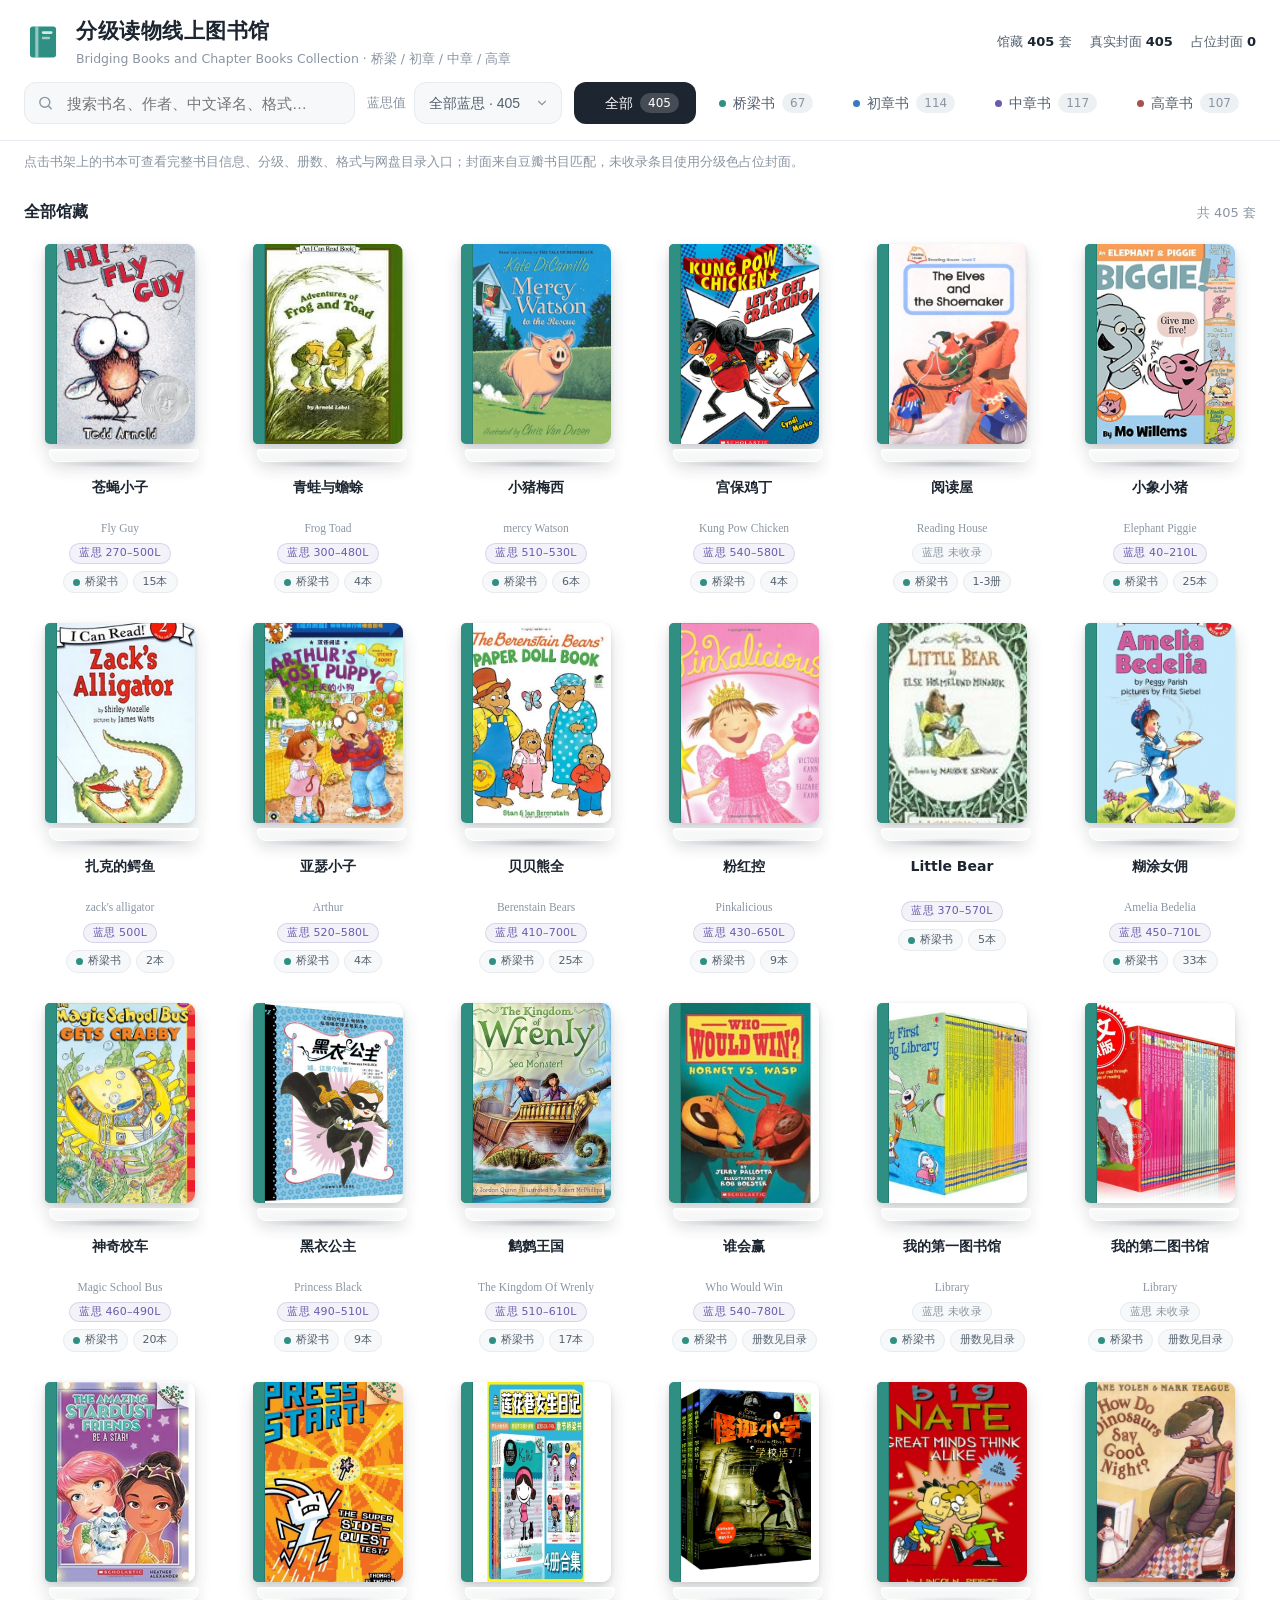
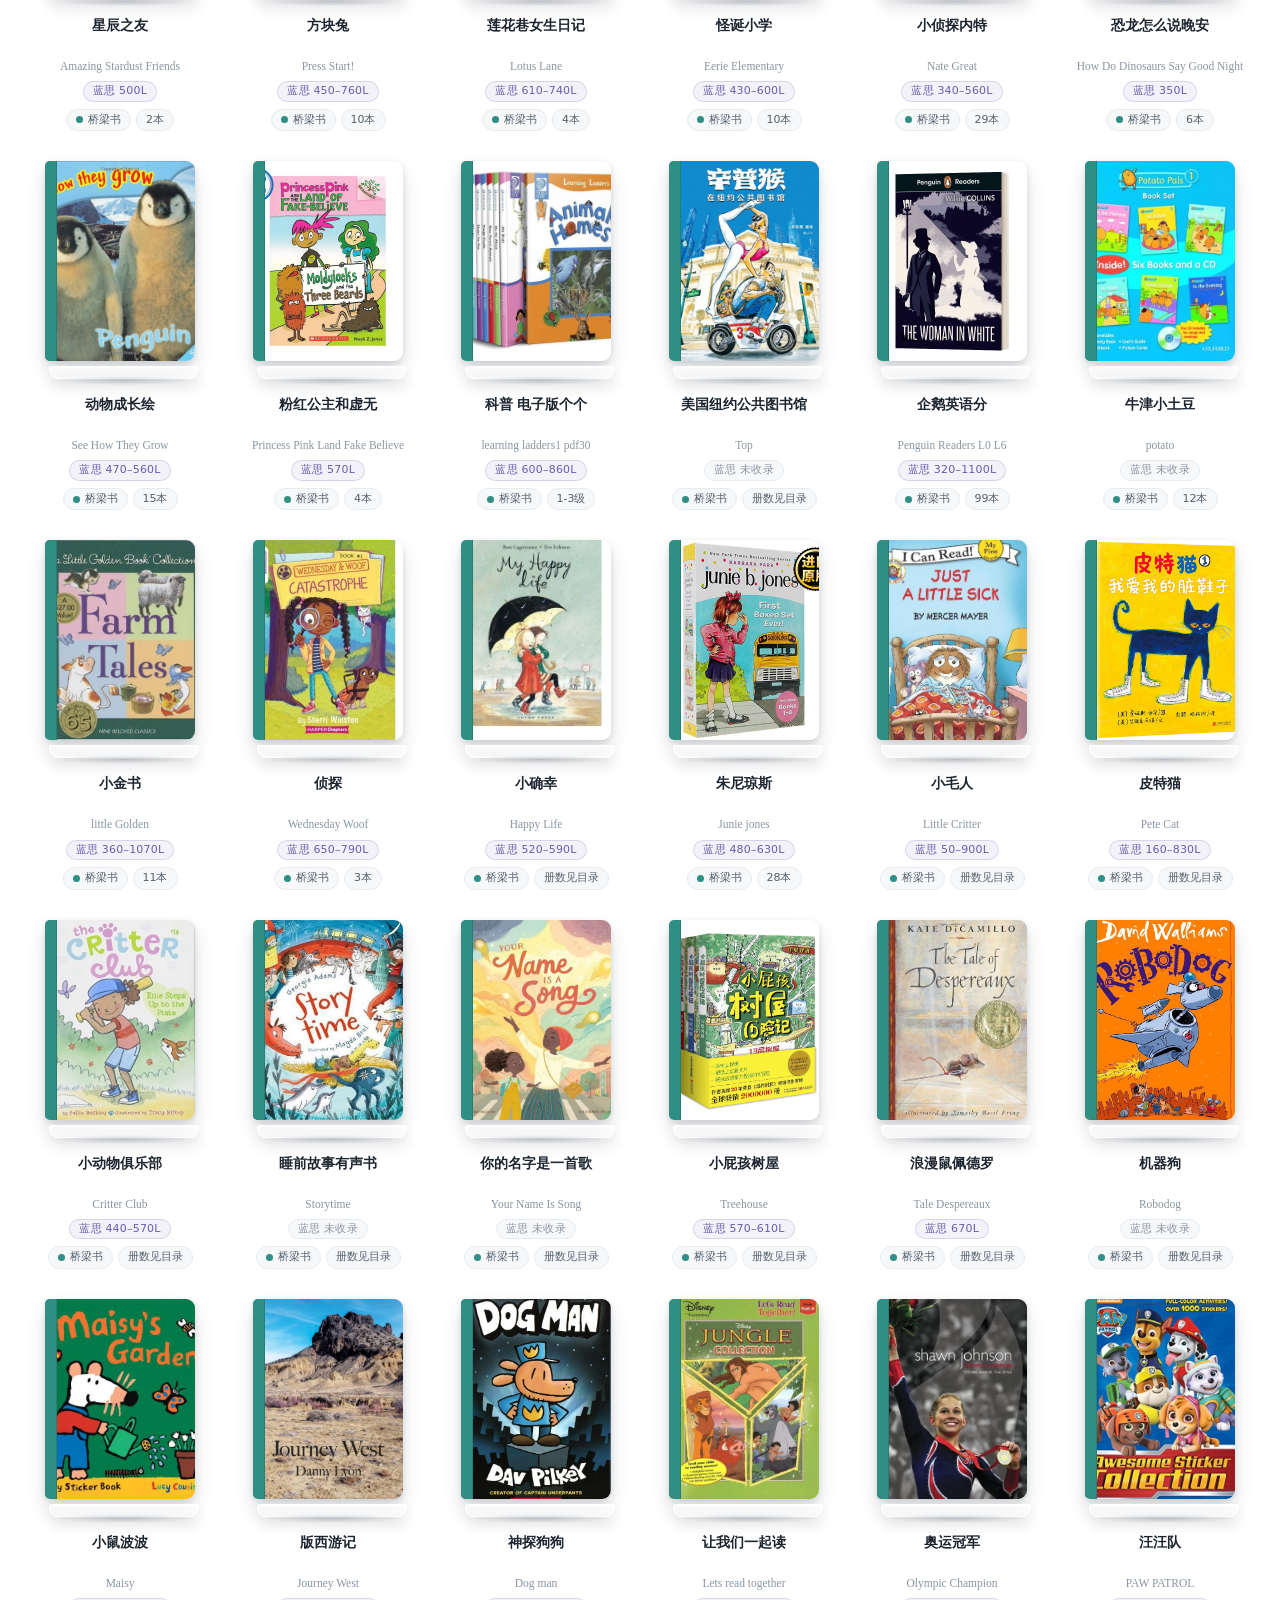
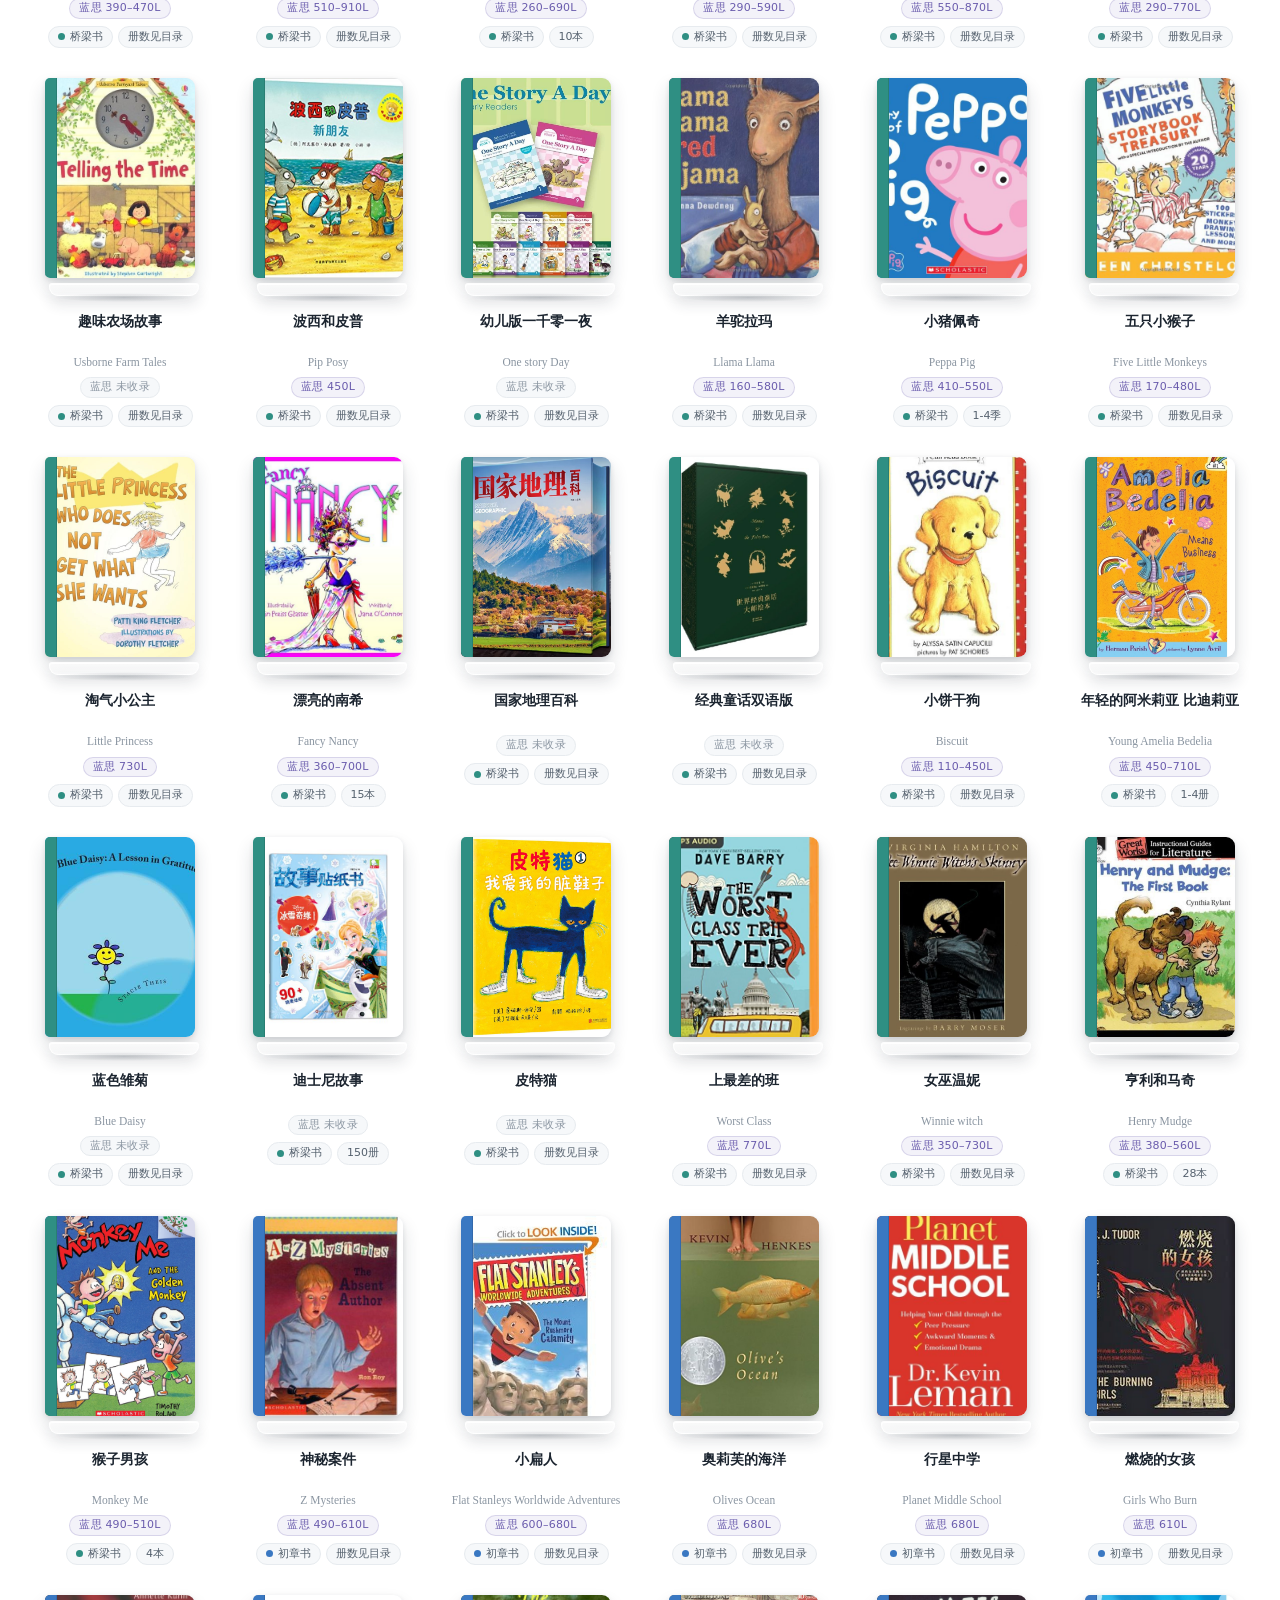
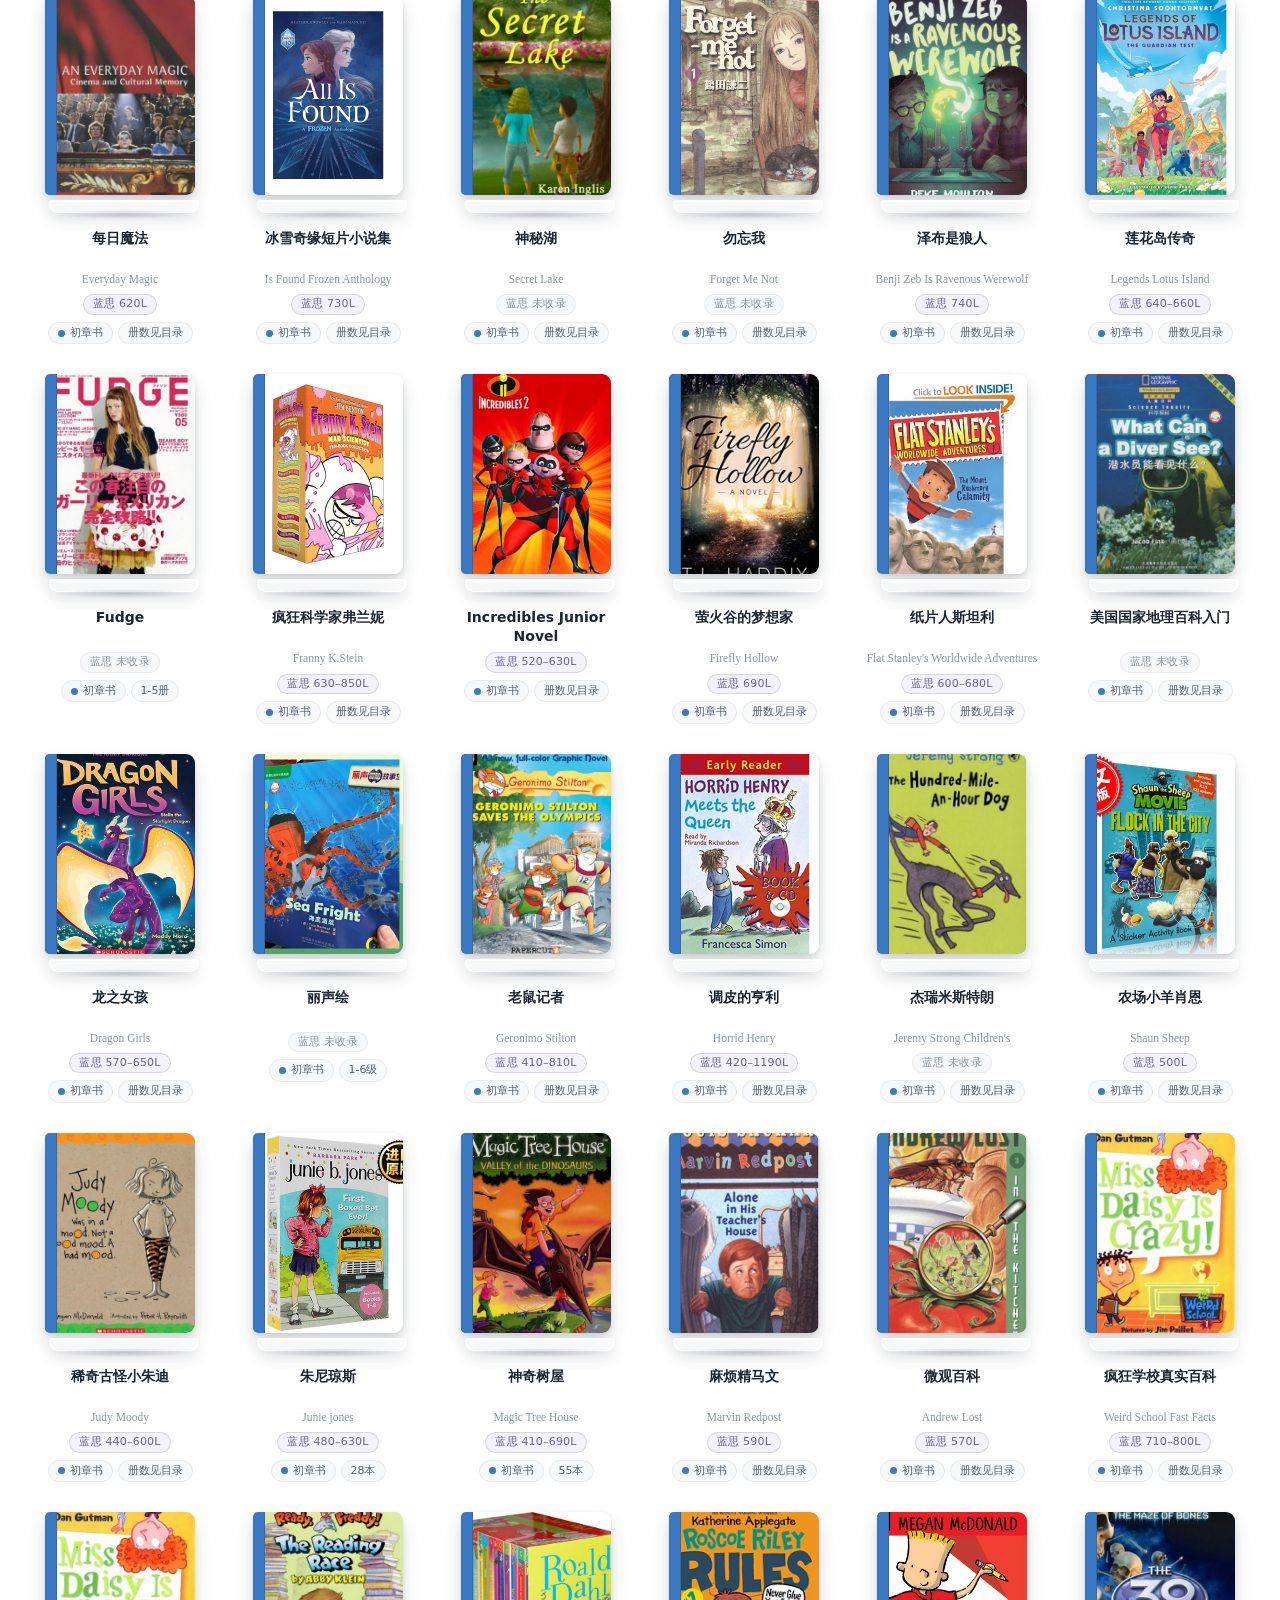
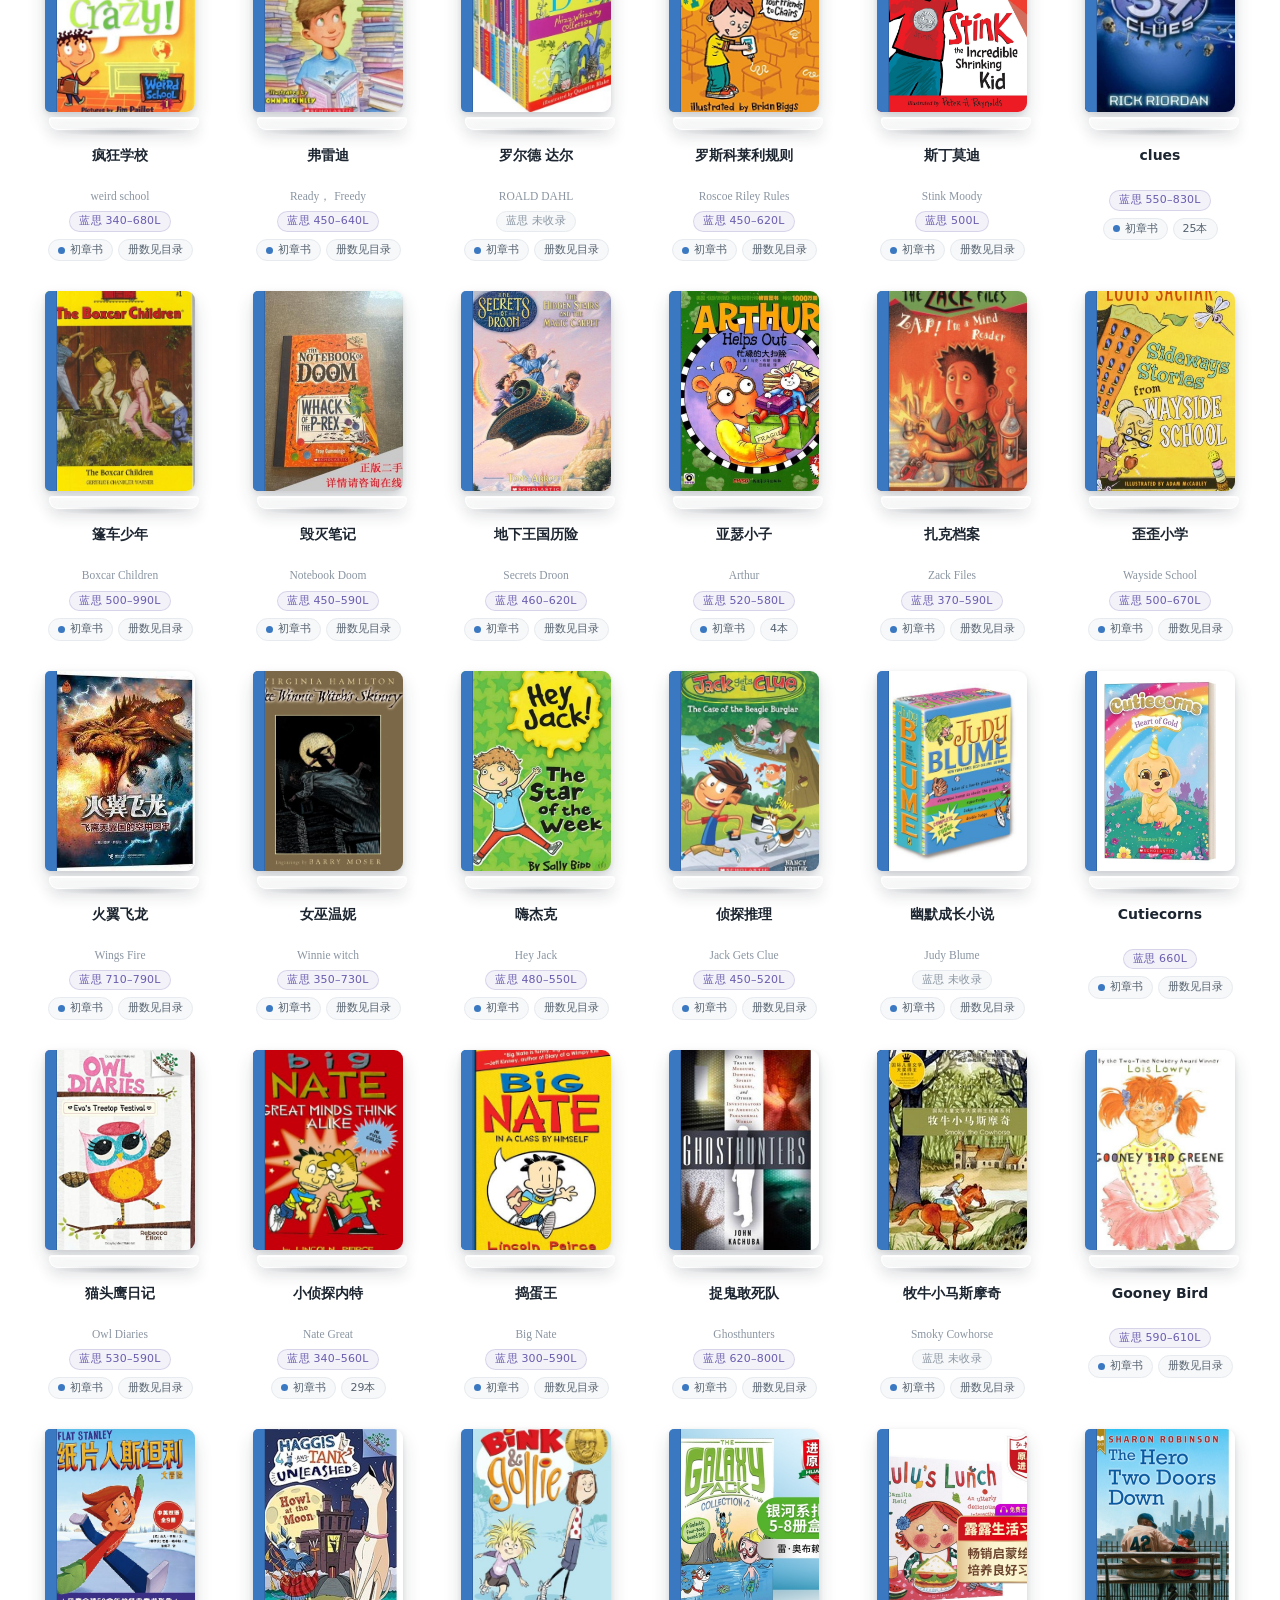
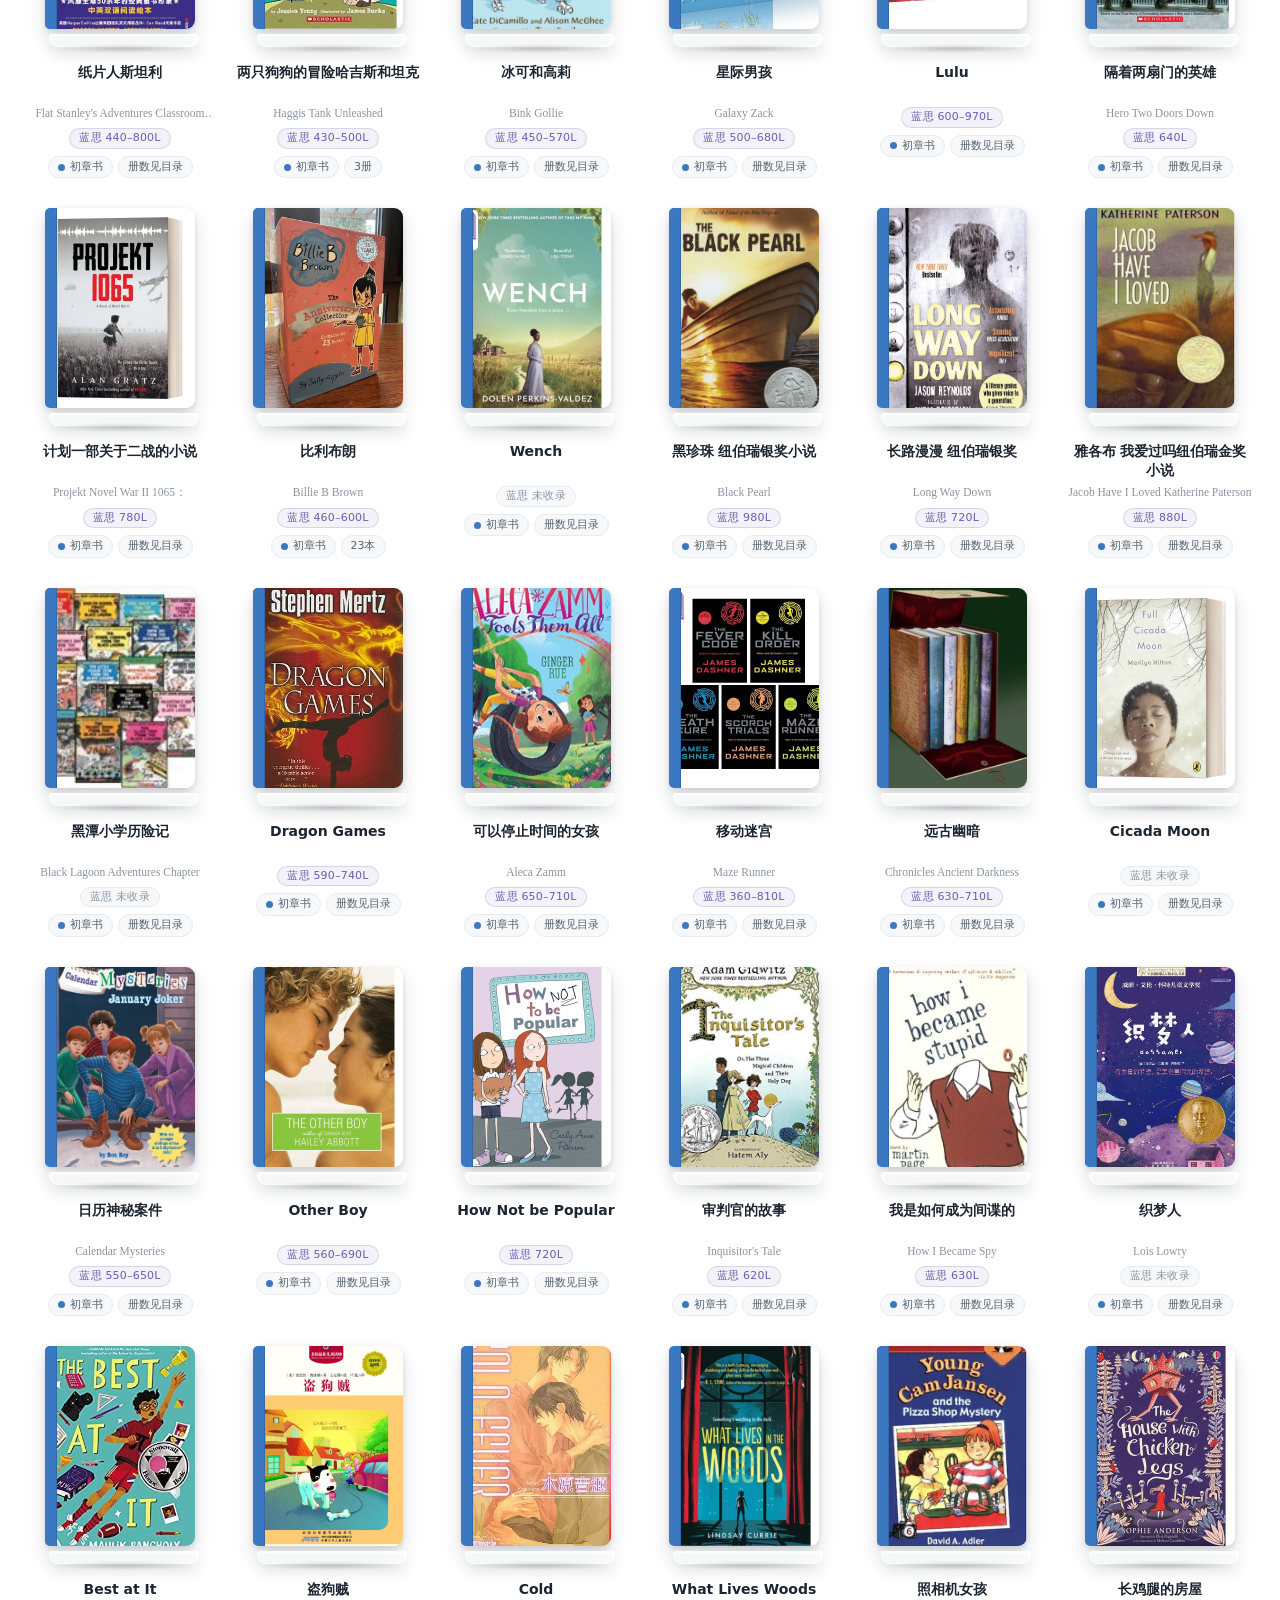
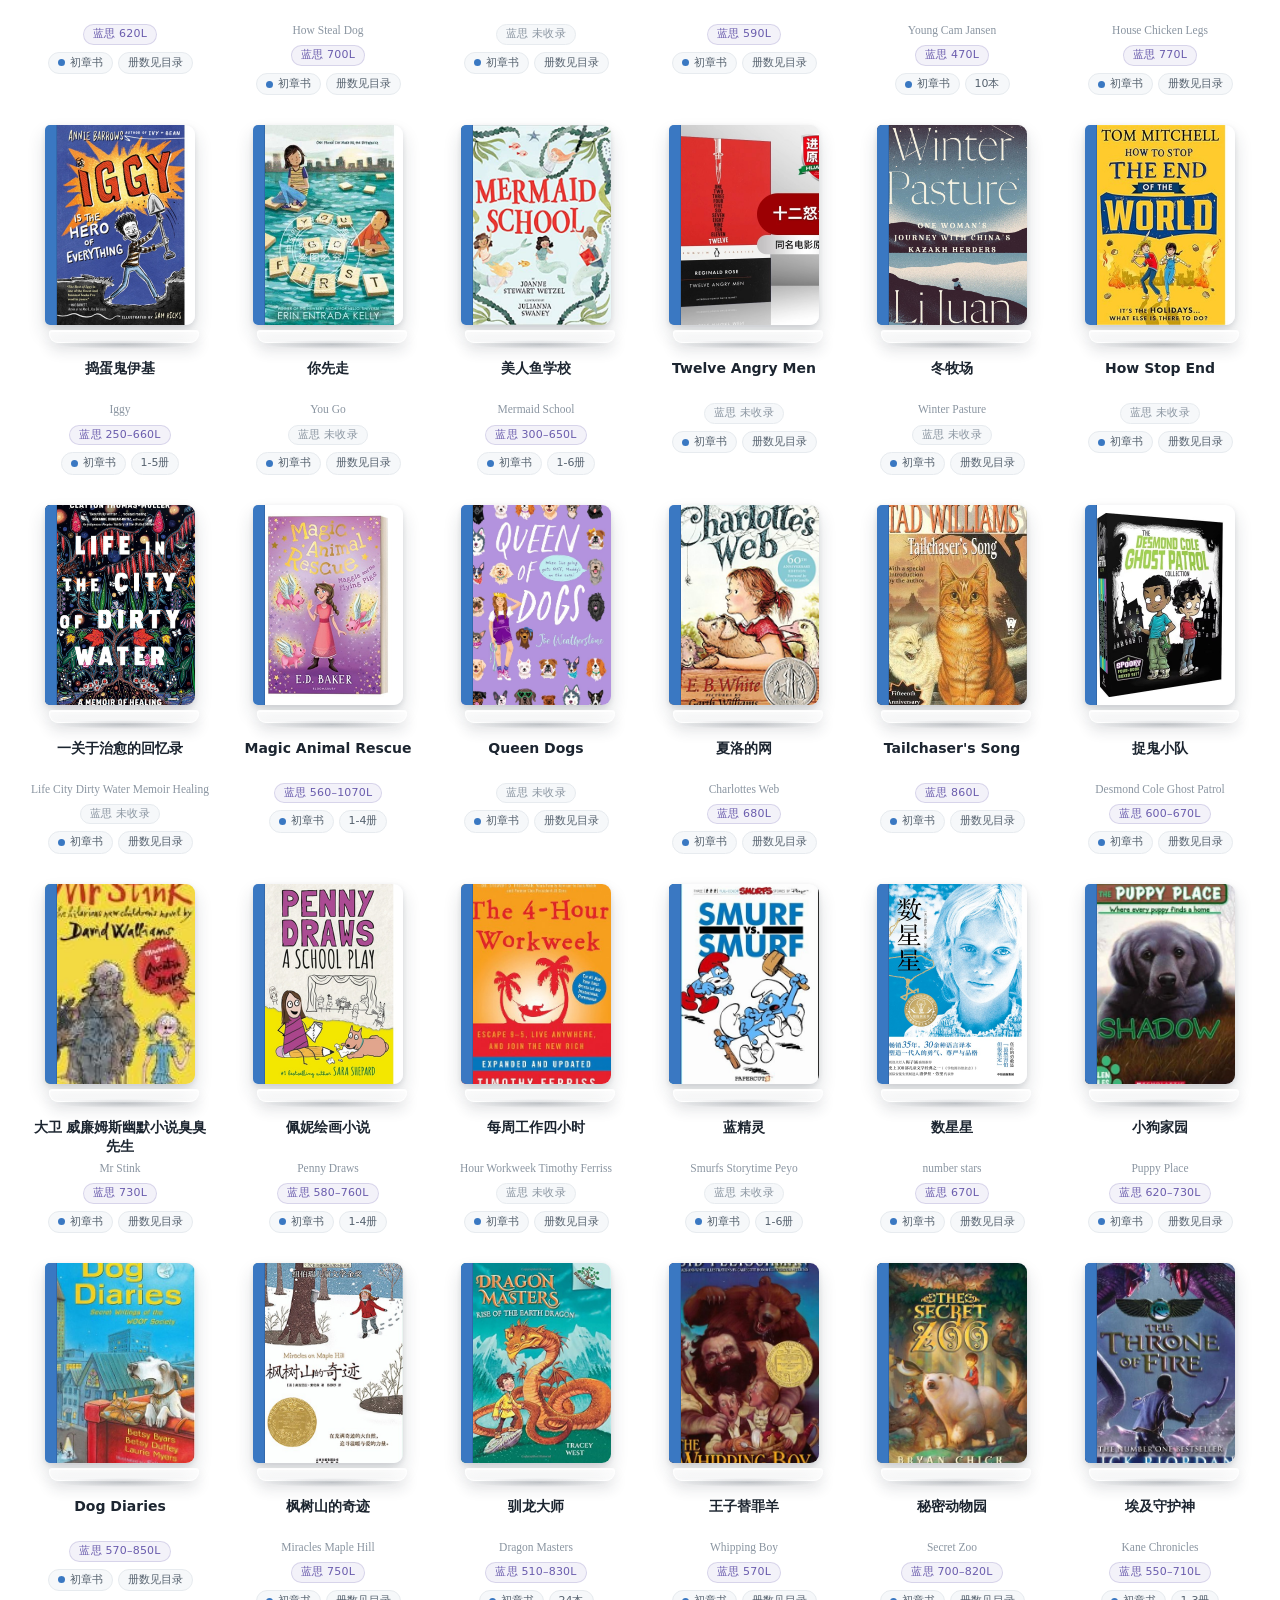
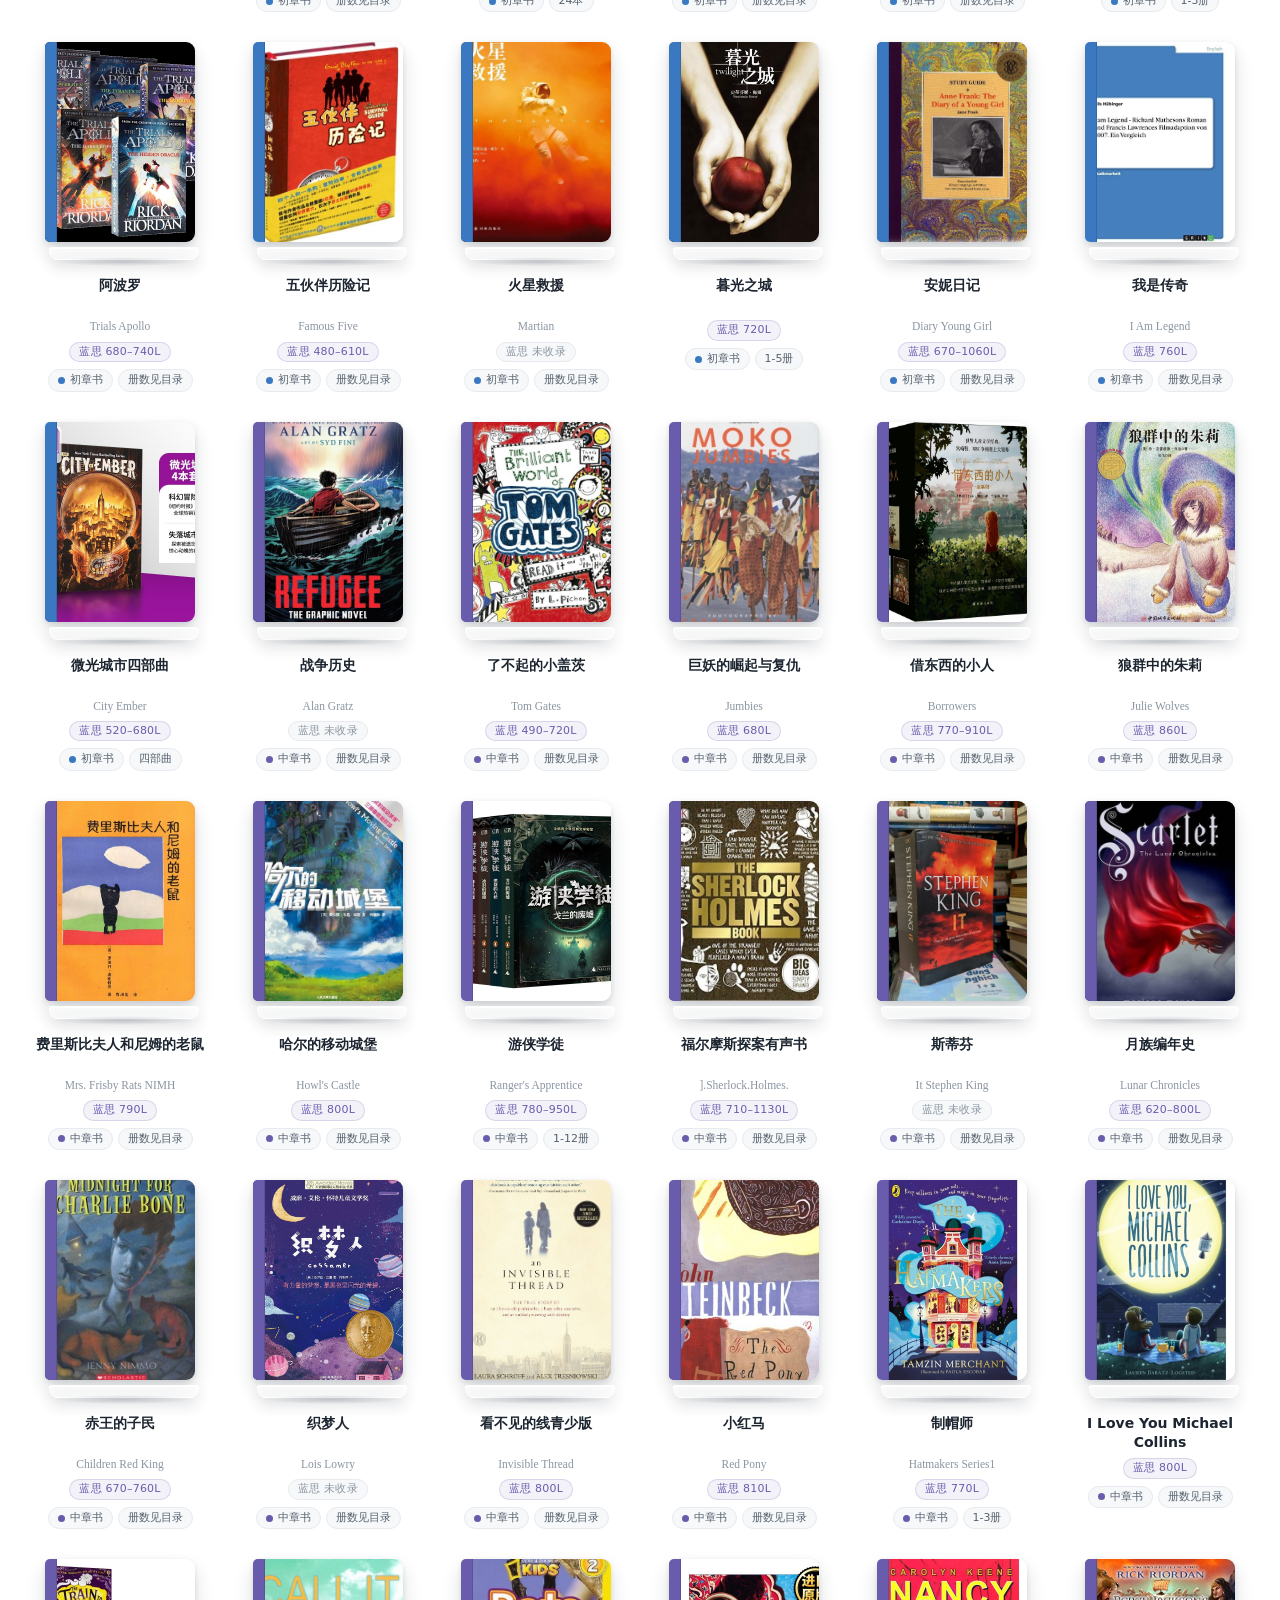
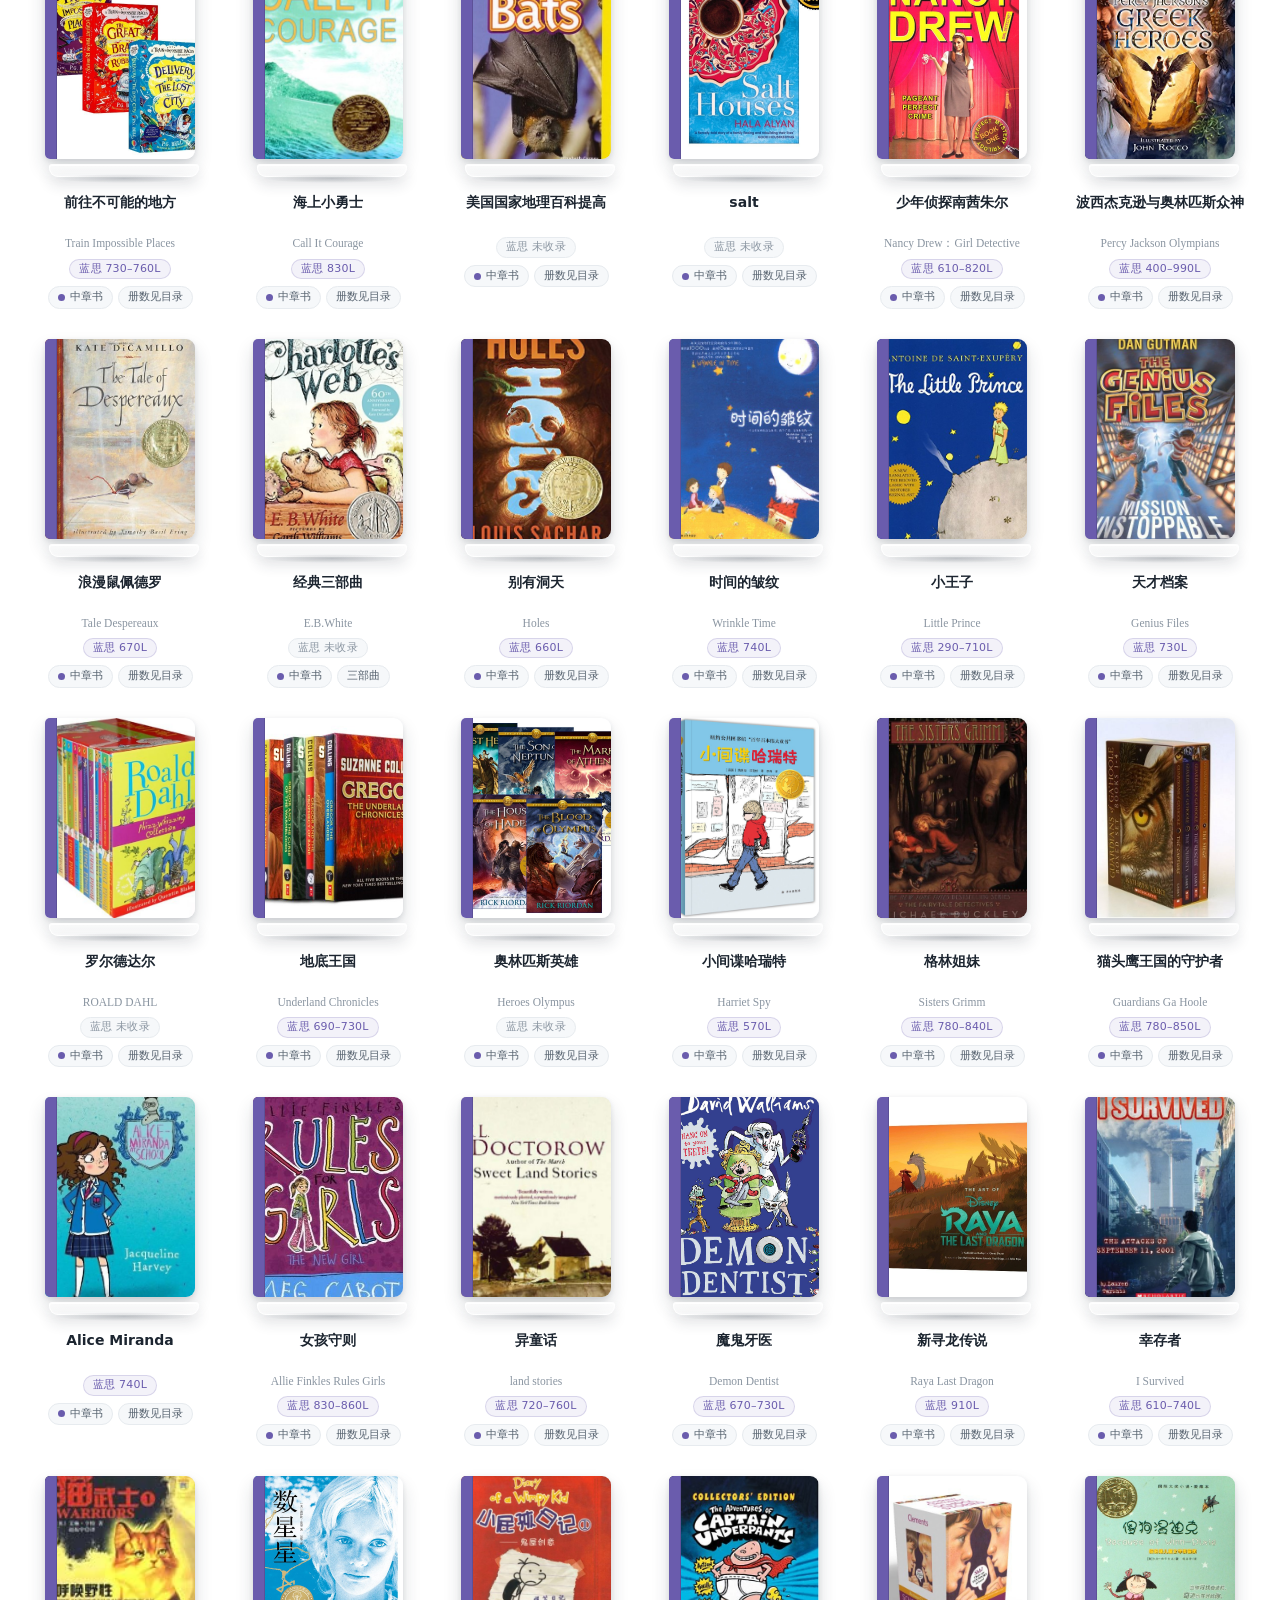
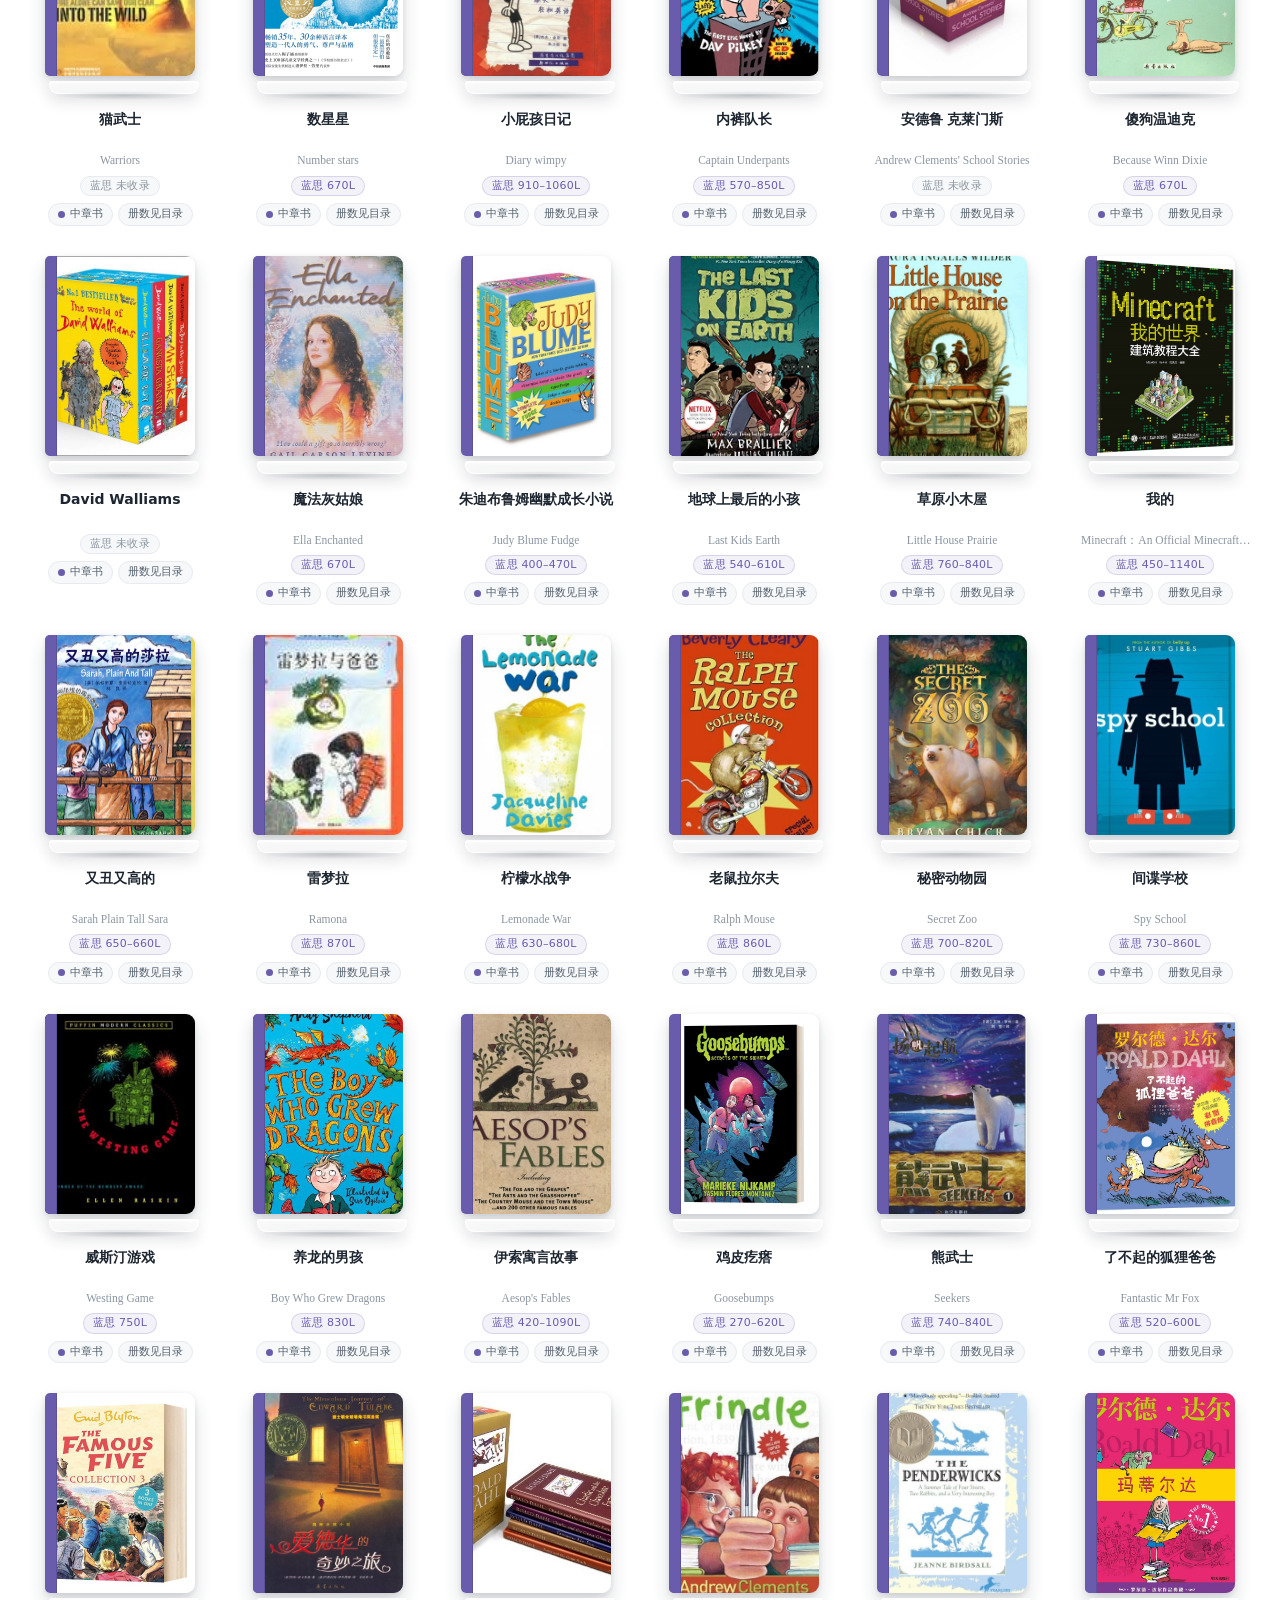
==== commit 404f5608: "更新部分网盘链接" ====
--- a/index.html
+++ b/index.html
@@ -245,7 +245,7 @@
                                 桥梁书
                             </span>
                             <span class="chip">
-                                21本
+                                15本
                             </span>
                         </div>
                     </div>
@@ -284,7 +284,7 @@
                                 桥梁书
                             </span>
                             <span class="chip">
-                                册数见目录
+                                4本
                             </span>
                         </div>
                     </div>
@@ -412,7 +412,7 @@
                     </div>
                     <div class="card-meta">
                         <div class="card-title">
-                            Reading House
+                            阅读屋
                         </div>
                         <div class="card-sub">
                             Reading House
@@ -434,10 +434,10 @@
                         </div>
                     </div>
                 </article>
-                <article aria-label="小象小猪绘" class="book-card" data-id="5" role="button" tabindex="0">
-                    <div class="book-wrap">
-                        <div class="book">
-                            <img alt="小象小猪绘" loading="lazy" src="assets/covers/桥梁书_6.jpg">
+                <article aria-label="小象小猪" class="book-card" data-id="5" role="button" tabindex="0">
+                    <div class="book-wrap">
+                        <div class="book">
+                            <img alt="小象小猪" loading="lazy" src="assets/covers/桥梁书_6.jpg">
                                 <div class="spine" style="background:#2f8f83">
                                 </div>
                             </img>
@@ -451,7 +451,7 @@
                     </div>
                     <div class="card-meta">
                         <div class="card-title">
-                            小象小猪绘
+                            小象小猪
                         </div>
                         <div class="card-sub">
                             Elephant Piggie
@@ -3834,7 +3834,7 @@
                                 初章书
                             </span>
                             <span class="chip">
-                                28本
+                                55本
                             </span>
                         </div>
                     </div>
@@ -15885,12 +15885,12 @@
             "lxm": 410,
             "en": "Fly Guy",
             "zh": "苍蝇小子",
-            "t": "1.Fly Guy 苍蝇小子 21本PDF+音频",
-            "n": "21本",
-            "f": "PDF、MP3音频",
-            "d": "2025-01-08",
-            "dir": "/【Bridging Books and Chapter Books Collection】/1. Bridging Books/1.Fly Guy 苍蝇小子 21本PDF+音频",
-            "u": "https://dir.doc8.com/?dir=%2F%E3%80%90Bridging+Books+and+Chapter+Books+Collection%E3%80%91%2F1.+Bridging+Books%2F1.Fly+Guy+%E8%8B%8D%E8%9D%87%E5%B0%8F%E5%AD%90+21%E6%9C%ACPDF%2B%E9%9F%B3%E9%A2%91&tag=1&u=423037794&recursion=1",
+            "t": "1.Fly Guy 苍蝇小子 15本PDF+音频+视频",
+            "n": "15本",
+            "f": "PDF、MP3音频、MP4视频",
+            "d": "2025-01-08",
+            "dir": "/【Bridging Books and Chapter Books Collection】/1. Bridging Books/1.Fly Guy 苍蝇小子 15本PDF+音频+视频",
+            "u": "https://pan.quark.cn/s/188801c4ab5f#/list/share",
             "c": "assets/covers/桥梁书_1.jpg",
             "db": [
                 "Hi! Fly Guy",
@@ -15906,12 +15906,12 @@
             "lxm": 425,
             "en": "Frog Toad",
             "zh": "青蛙与蟾蜍",
-            "t": "10. 4959-1981 Frog and Toad PDF Books+MP3 Audios+MP4 Videos+Intensive Reading Course with 40 Video Lessons Download",
-            "n": "",
+            "t": "Frog and Toad PDF Books+MP3 Audios",
+            "n": "4本",
             "f": "PDF、MP3音频、MP4视频、广播剧/课程讲解",
             "d": "2025-01-08",
-            "dir": "/【Bridging Books and Chapter Books Collection】/1. Bridging Books/10. 4959-1981 Frog and Toad PDF Books+MP3 Audios+MP4 Videos+Intensive Reading Course with 40 Video Lessons Download",
-            "u": "https://dir.doc8.com/?dir=%2F%E3%80%90Bridging+Books+and+Chapter+Books+Collection%E3%80%91%2F1.+Bridging+Books%2F10.+4959-1981+Frog+and+Toad+PDF+Books%2BMP3+Audios%2BMP4+Videos%2BIntensive+Reading+Course+with+40+Video+Lessons+Download&tag=1&u=423037794&recursion=1",
+            "dir": "/【Bridging Books and Chapter Books Collection】/1. Bridging Books/Frog and Toad PDF Books+MP3 Audios",
+            "u": "https://pan.baidu.com/s/1kGJfLO7GuhMK1kh7ZhUYjQ?pwd=ny2r",
             "c": "assets/covers/桥梁书_2.jpg",
             "db": [
                 "Adventures of Frog & Toad (I Can Read Series)",
@@ -15932,7 +15932,7 @@
             "f": "PDF、MP3音频",
             "d": "2025-01-08",
             "dir": "/【Bridging Books and Chapter Books Collection】/1. Bridging Books/11.mercy Watson 小猪梅西 6本PDF+音频",
-            "u": "https://dir.doc8.com/?dir=%2F%E3%80%90Bridging+Books+and+Chapter+Books+Collection%E3%80%91%2F1.+Bridging+Books%2F11.mercy+Watson+%E5%B0%8F%E7%8C%AA%E6%A2%85%E8%A5%BF+6%E6%9C%ACPDF%2B%E9%9F%B3%E9%A2%91&tag=1&u=423037794&recursion=1",
+            "u": "https://pan.baidu.com/s/1PBEWOisFQvf7EXU79Troyw?pwd=ytb4",
             "c": "assets/covers/桥梁书_3.jpg",
             "db": [
                 "Mercy Watson to the Rescue",
@@ -15962,8 +15962,8 @@
             "lv": "桥梁书",
             "lx": "未收录",
             "lxm": null,
-            "en": "House",
-            "zh": "",
+            "en": "Reading House",
+            "zh": "阅读屋",
             "t": "13. 4963-2384 Reading House 1-3 PDF Books+PPT+MP3 Audios Download",
             "n": "1-3册",
             "f": "PDF、PPT、MP3音频",
@@ -15979,13 +15979,13 @@
             "lx": "40–210L",
             "lxm": 125,
             "en": "Elephant Piggie",
-            "zh": "小象小猪绘",
+            "zh": "小象小猪",
             "t": "14.An Elephant and Piggie小象小猪系列绘本 25本PDF+音频",
             "n": "25本",
             "f": "PDF、MP3音频",
             "d": "2025-01-08",
             "dir": "/【Bridging Books and Chapter Books Collection】/1. Bridging Books/14.An Elephant and Piggie小象小猪系列绘本 25本PDF+音频",
-            "u": "https://dir.doc8.com/?dir=%2F%E3%80%90Bridging+Books+and+Chapter+Books+Collection%E3%80%91%2F1.+Bridging+Books%2F14.An+Elephant+and+Piggie%E5%B0%8F%E8%B1%A1%E5%B0%8F%E7%8C%AA%E7%B3%BB%E5%88%97%E7%BB%98%E6%9C%AC+25%E6%9C%ACPDF%2B%E9%9F%B3%E9%A2%91&tag=1&u=423037794&recursion=1",
+            "u": "https://pan.baidu.com/s/1FfGlYpxkS2ZS63vcKgJrrA?pwd=d5gW",
             "c": "assets/covers/桥梁书_6.jpg",
             "db": [
                 "An Elephant & Piggie Biggie!",
@@ -16312,7 +16312,7 @@
             "f": "PDF、MP3音频",
             "d": "2025-01-08",
             "dir": "/【Bridging Books and Chapter Books Collection】/1. Bridging Books/3.Nate The Great 小侦探内特 29本PDF+音频",
-            "u": "https://dir.doc8.com/?dir=%2F%E3%80%90Bridging+Books+and+Chapter+Books+Collection%E3%80%91%2F1.+Bridging+Books%2F3.Nate+The+Great+%E5%B0%8F%E4%BE%A6%E6%8E%A2%E5%86%85%E7%89%B9+29%E6%9C%ACPDF%2B%E9%9F%B3%E9%A2%91&tag=1&u=423037794&recursion=1",
+            "u": "https://pan.baidu.com/s/1RzkKY3OWsUnG04BI6MUWgA?pwd=8888",
             "c": "assets/covers/桥梁书_23.jpg",
             "db": [
                 "Big Nate Great Minds Think Alike",
@@ -17130,7 +17130,7 @@
             "f": "PDF、MP3音频",
             "d": "2025-01-08",
             "dir": "/【Bridging Books and Chapter Books Collection】/1. Bridging Books/8.Henry and Mudge 亨利和马奇 28本PDF+音频",
-            "u": "https://dir.doc8.com/?dir=%2F%E3%80%90Bridging+Books+and+Chapter+Books+Collection%E3%80%91%2F1.+Bridging+Books%2F8.Henry+and+Mudge+%E4%BA%A8%E5%88%A9%E5%92%8C%E9%A9%AC%E5%A5%87+28%E6%9C%ACPDF%2B%E9%9F%B3%E9%A2%91&tag=1&u=423037794&recursion=1",
+            "u": "https://pan.baidu.com/s/1cgUNLcJoZ1FylvHpfGiT1Q?pwd=2jnm",
             "c": "assets/covers/桥梁书_66.jpg",
             "db": null
         },
@@ -17146,7 +17146,7 @@
             "f": "PDF、MP3音频",
             "d": "2025-01-08",
             "dir": "/【Bridging Books and Chapter Books Collection】/1. Bridging Books/9.Monkey Me 猴子男孩4本 PDF+音频",
-            "u": "https://dir.doc8.com/?dir=%2F%E3%80%90Bridging+Books+and+Chapter+Books+Collection%E3%80%91%2F1.+Bridging+Books%2F9.Monkey+Me+%E7%8C%B4%E5%AD%90%E7%94%B7%E5%AD%A94%E6%9C%AC+PDF%2B%E9%9F%B3%E9%A2%91&tag=1&u=423037794&recursion=1",
+            "u": "https://pan.baidu.com/s/1OWchbAa-MMAGdm025Q4-AA?pwd=fk5s",
             "c": "assets/covers/桥梁书_67.jpg",
             "db": [
                 "Monkey Me and the Golden Monkey: A Branches Book",
@@ -17632,12 +17632,12 @@
             "lxm": 520,
             "en": "Magic Tree House",
             "zh": "神奇树屋",
-            "t": "18.Magic Tree House 神奇树屋系列（前28本）",
-            "n": "28本",
-            "f": "见目录内资源",
-            "d": "2025-01-08",
-            "dir": "/【Bridging Books and Chapter Books Collection】/2. Early Chapter Books/18.Magic Tree House 神奇树屋系列（前28本）",
-            "u": "https://dir.doc8.com/?dir=%2F%E3%80%90Bridging+Books+and+Chapter+Books+Collection%E3%80%91%2F2.+Early+Chapter+Books%2F18.Magic+Tree+House+%E7%A5%9E%E5%A5%87%E6%A0%91%E5%B1%8B%E7%B3%BB%E5%88%97%EF%BC%88%E5%89%8D28%E6%9C%AC%EF%BC%89&tag=1&u=423037794&recursion=1",
+            "t": "Magic Tree House 神奇树屋系列（MOBI+PDF+MP3）",
+            "n": "55本",
+            "f": "见目录内资源",
+            "d": "2025-01-08",
+            "dir": "/【Bridging Books and Chapter Books Collection】/2. Early Chapter Books/Magic Tree House 神奇树屋系列（MOBI+PDF+MP3）",
+            "u": "https://pan.baidu.com/s/1OJSsxucOp9M0WRnvQmtGcA?pwd=3sk4",
             "c": "assets/covers/初章书_93.jpg",
             "db": [
                 "Magic Tree House 1",
@@ -18080,7 +18080,7 @@
             "f": "PDF、MP3音频",
             "d": "2025-01-08",
             "dir": "/【Bridging Books and Chapter Books Collection】/2. Early Chapter Books/39.Nate The Great 小侦探内特 29本PDF+音频",
-            "u": "https://dir.doc8.com/?dir=%2F%E3%80%90Bridging+Books+and+Chapter+Books+Collection%E3%80%91%2F2.+Early+Chapter+Books%2F39.Nate+The+Great+%E5%B0%8F%E4%BE%A6%E6%8E%A2%E5%86%85%E7%89%B9+29%E6%9C%ACPDF%2B%E9%9F%B3%E9%A2%91&tag=1&u=423037794&recursion=1",
+            "u": "https://pan.baidu.com/s/1RzkKY3OWsUnG04BI6MUWgA?pwd=8888",
             "c": "assets/covers/初章书_116.jpg",
             "db": [
                 "Big Nate Great Minds Think Alike",
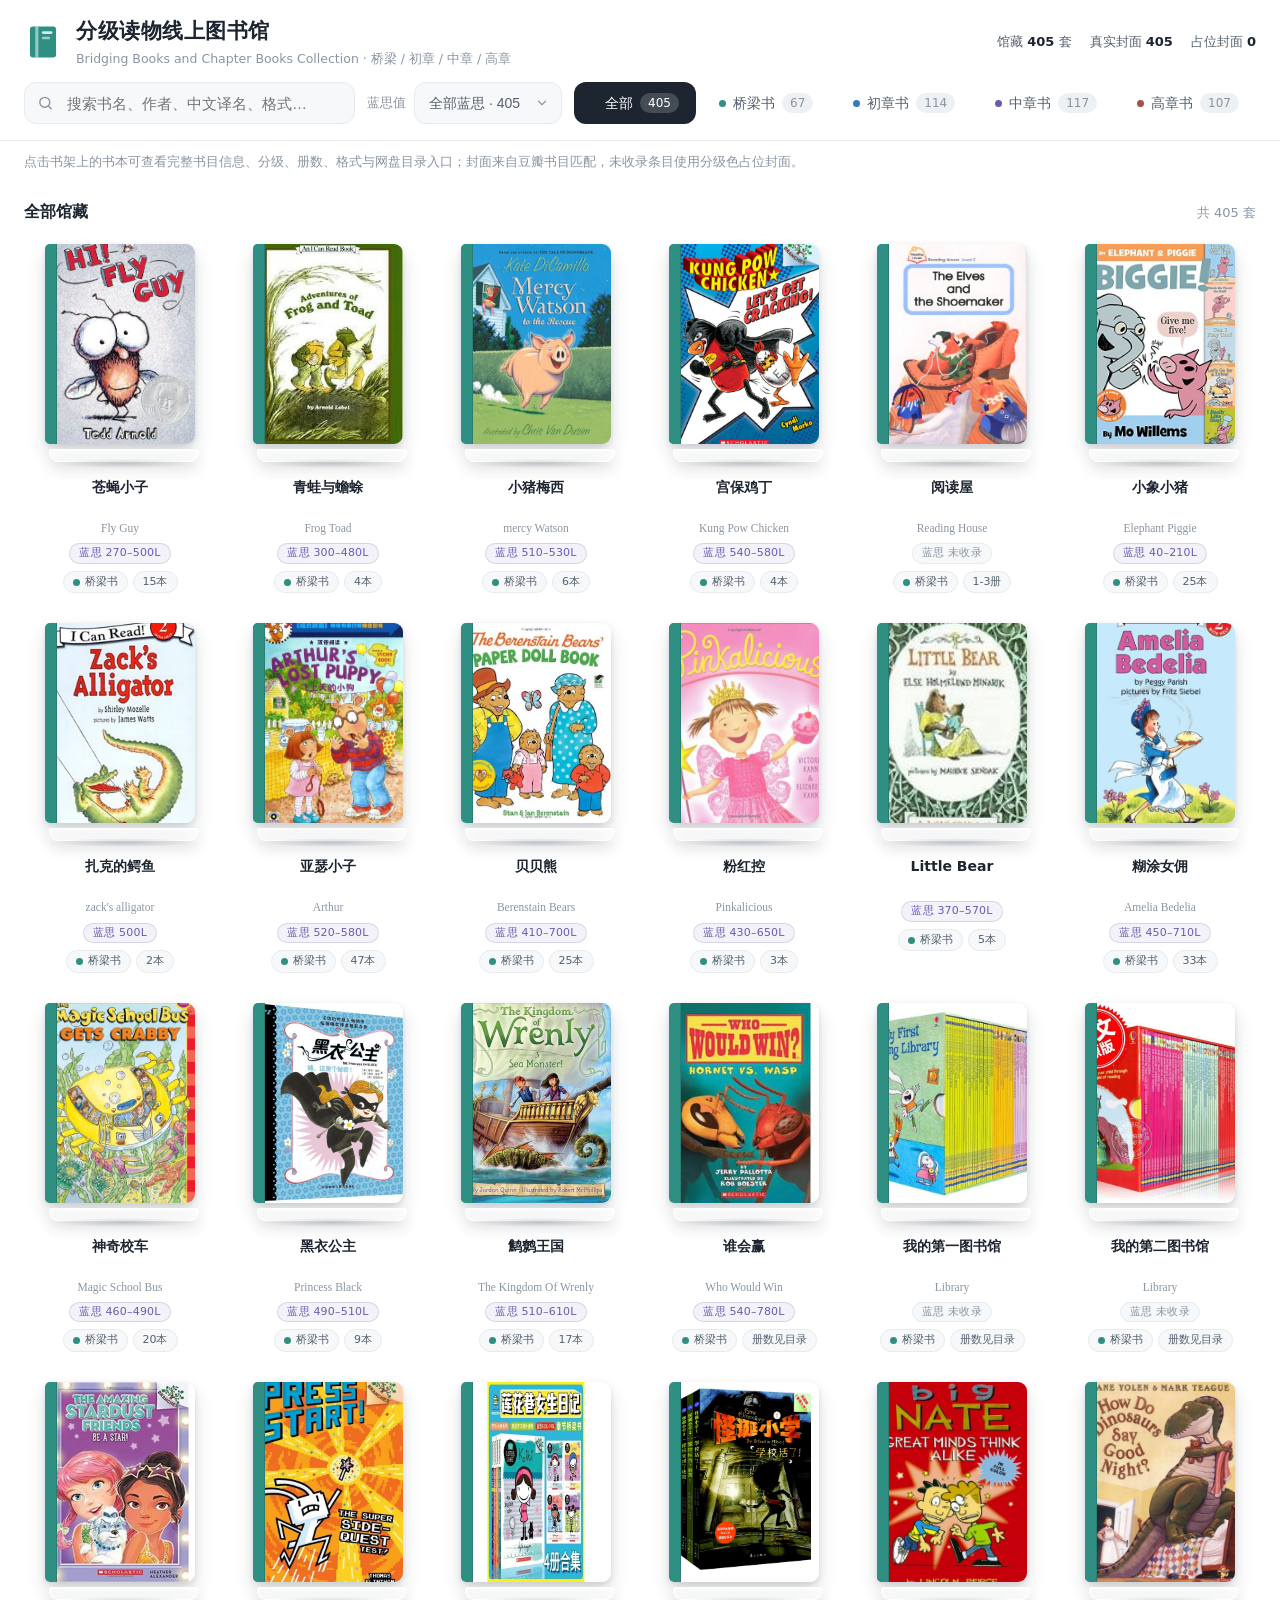
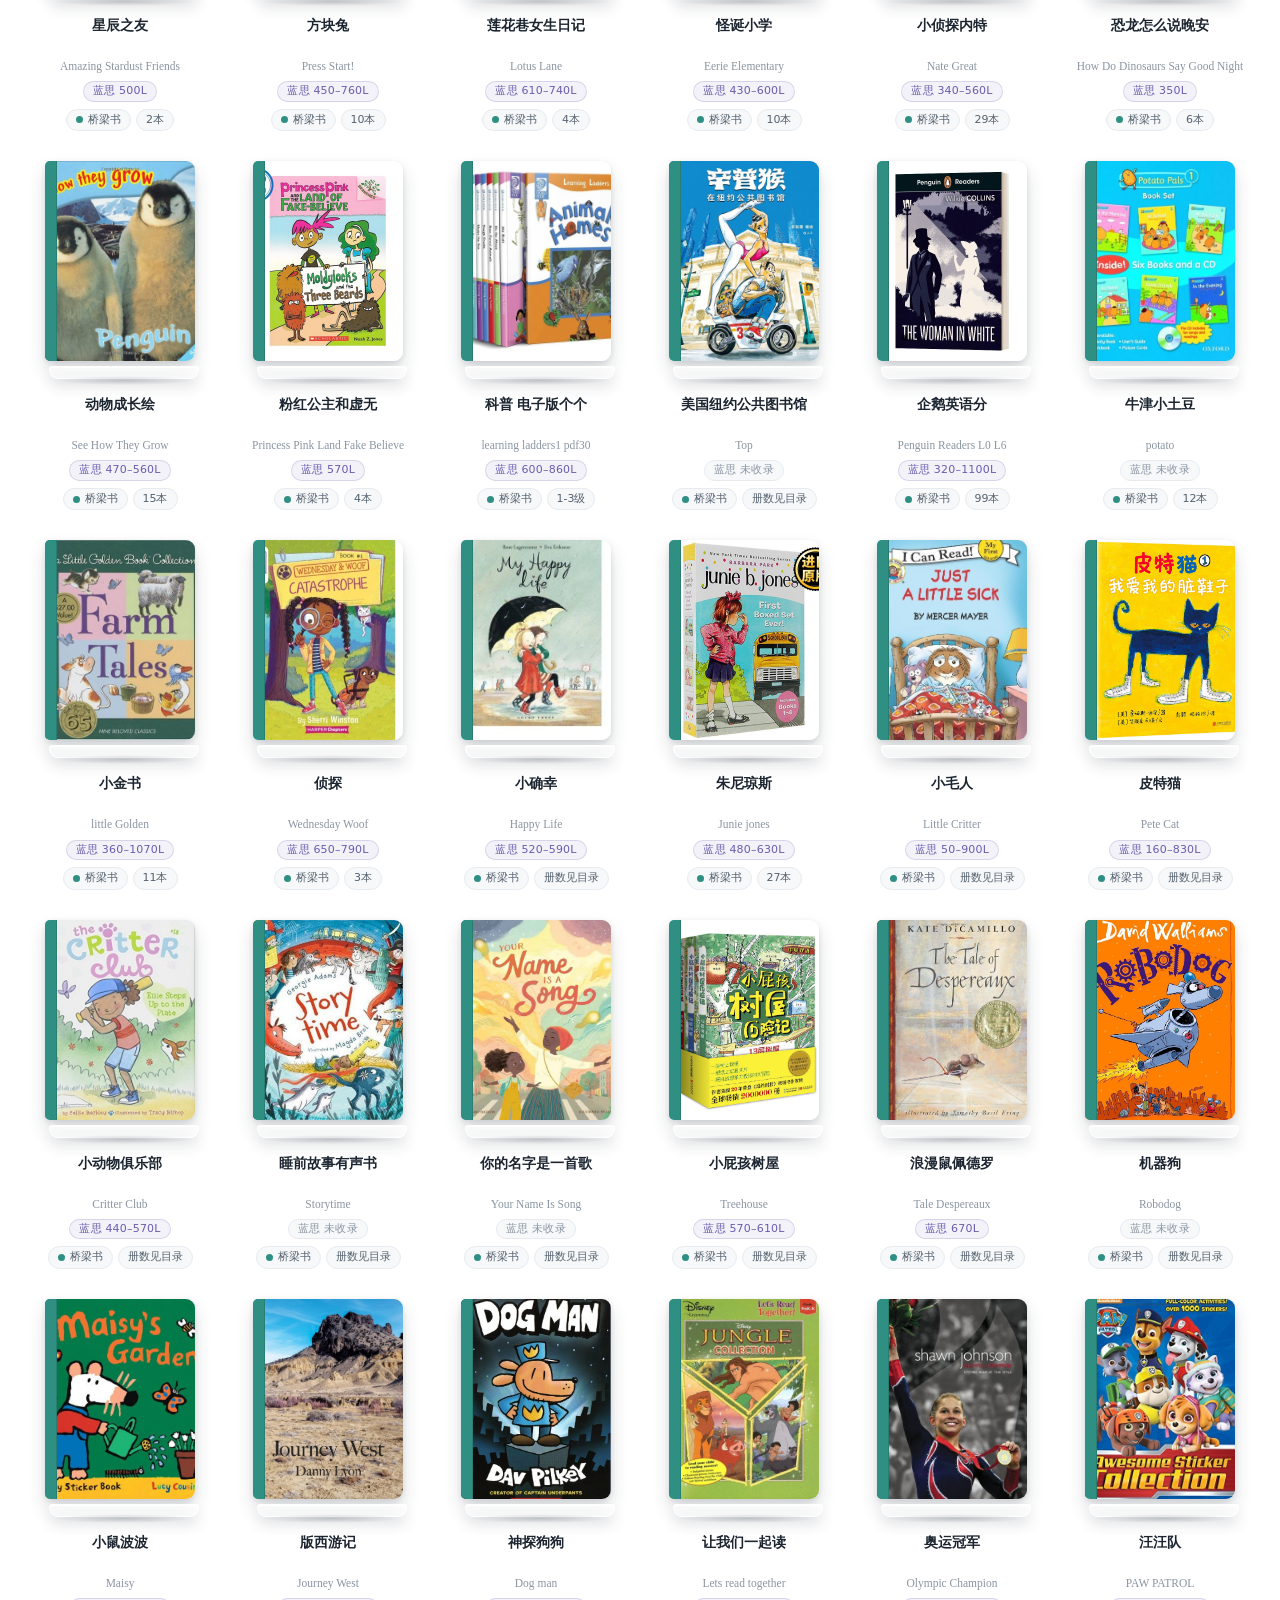
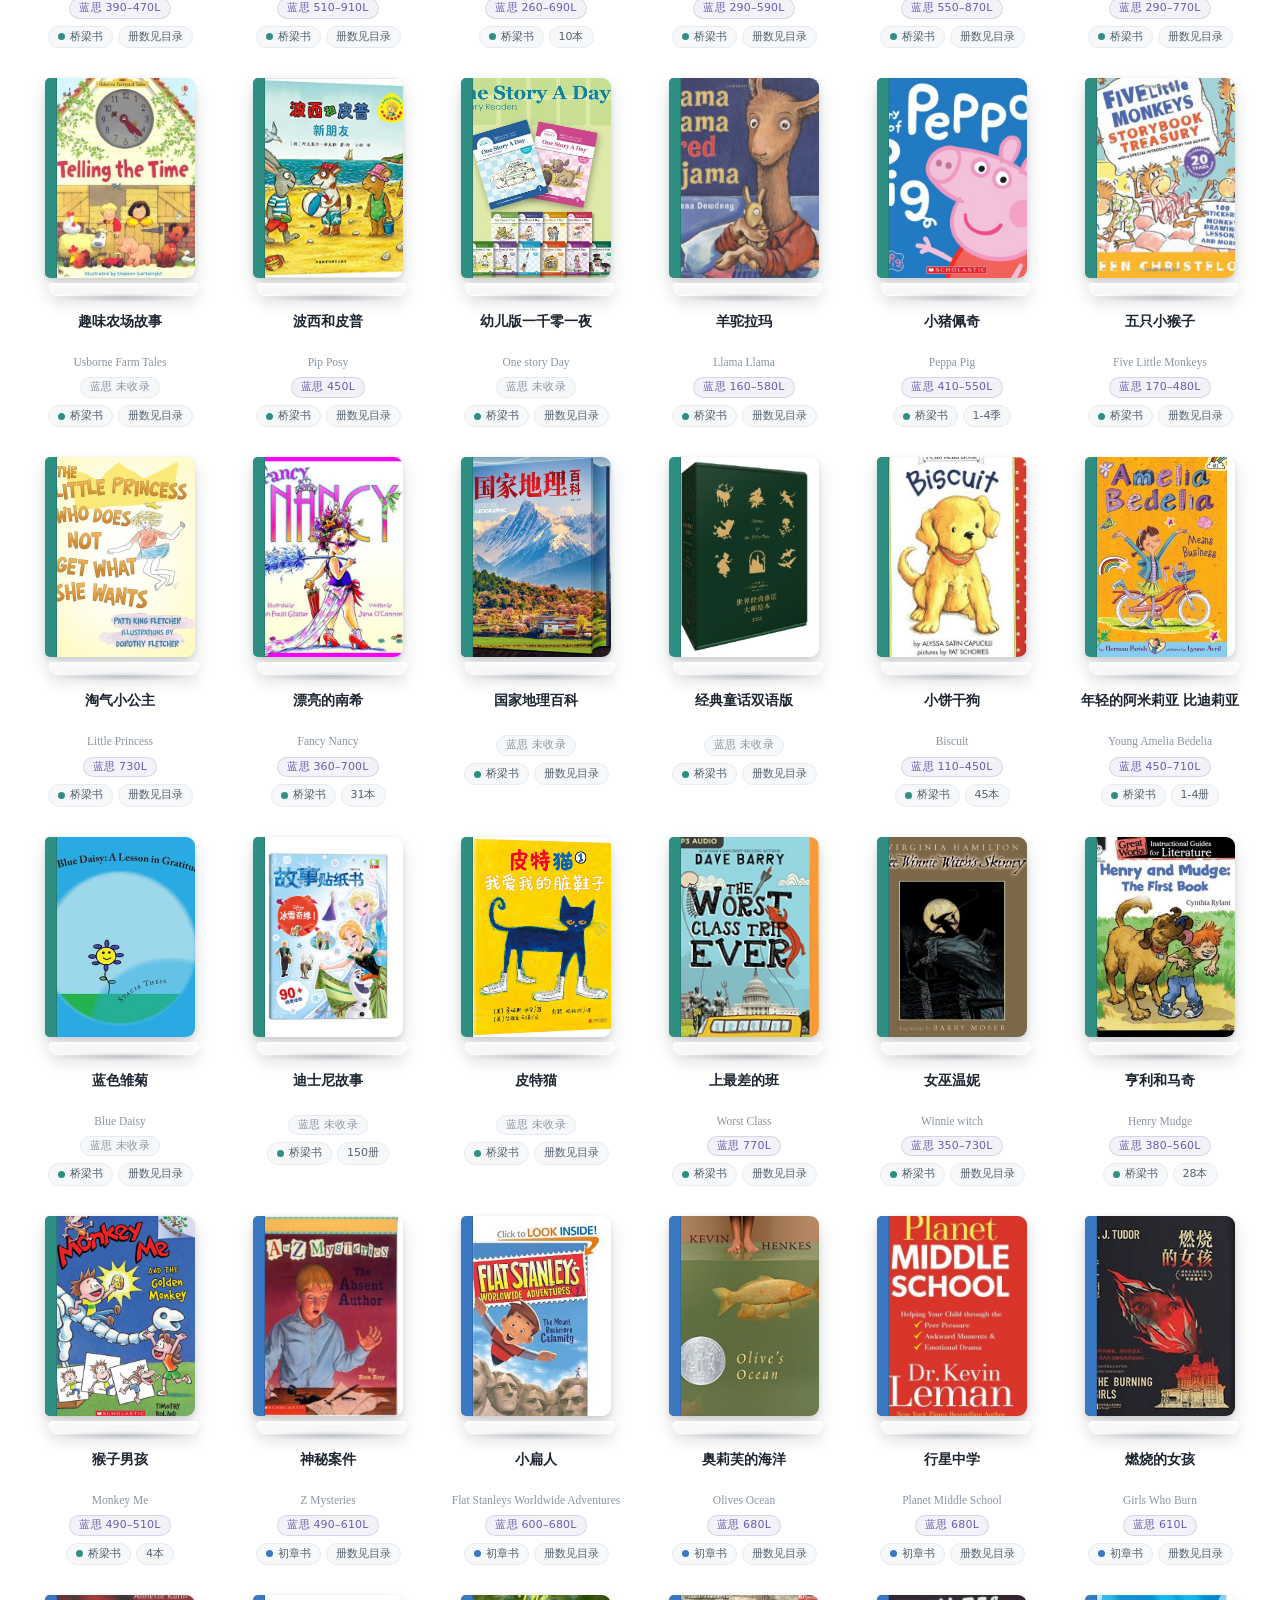
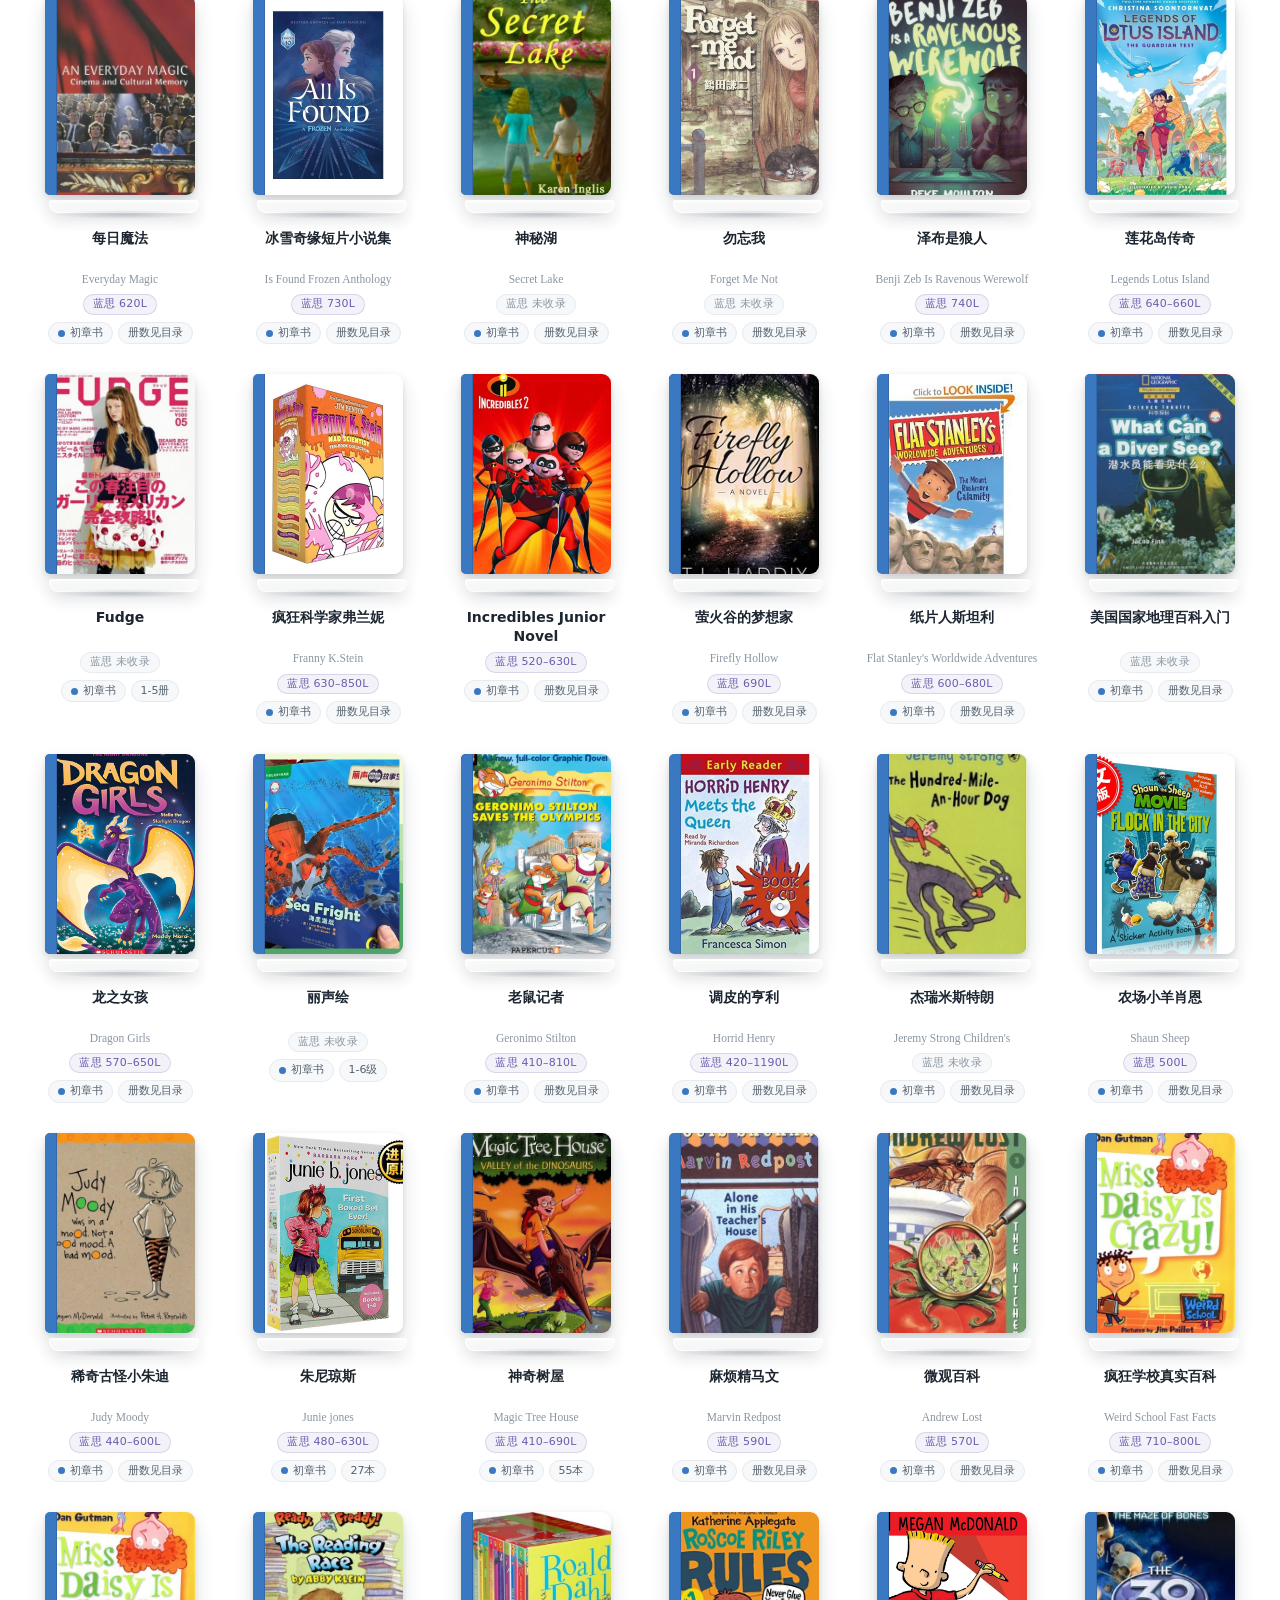
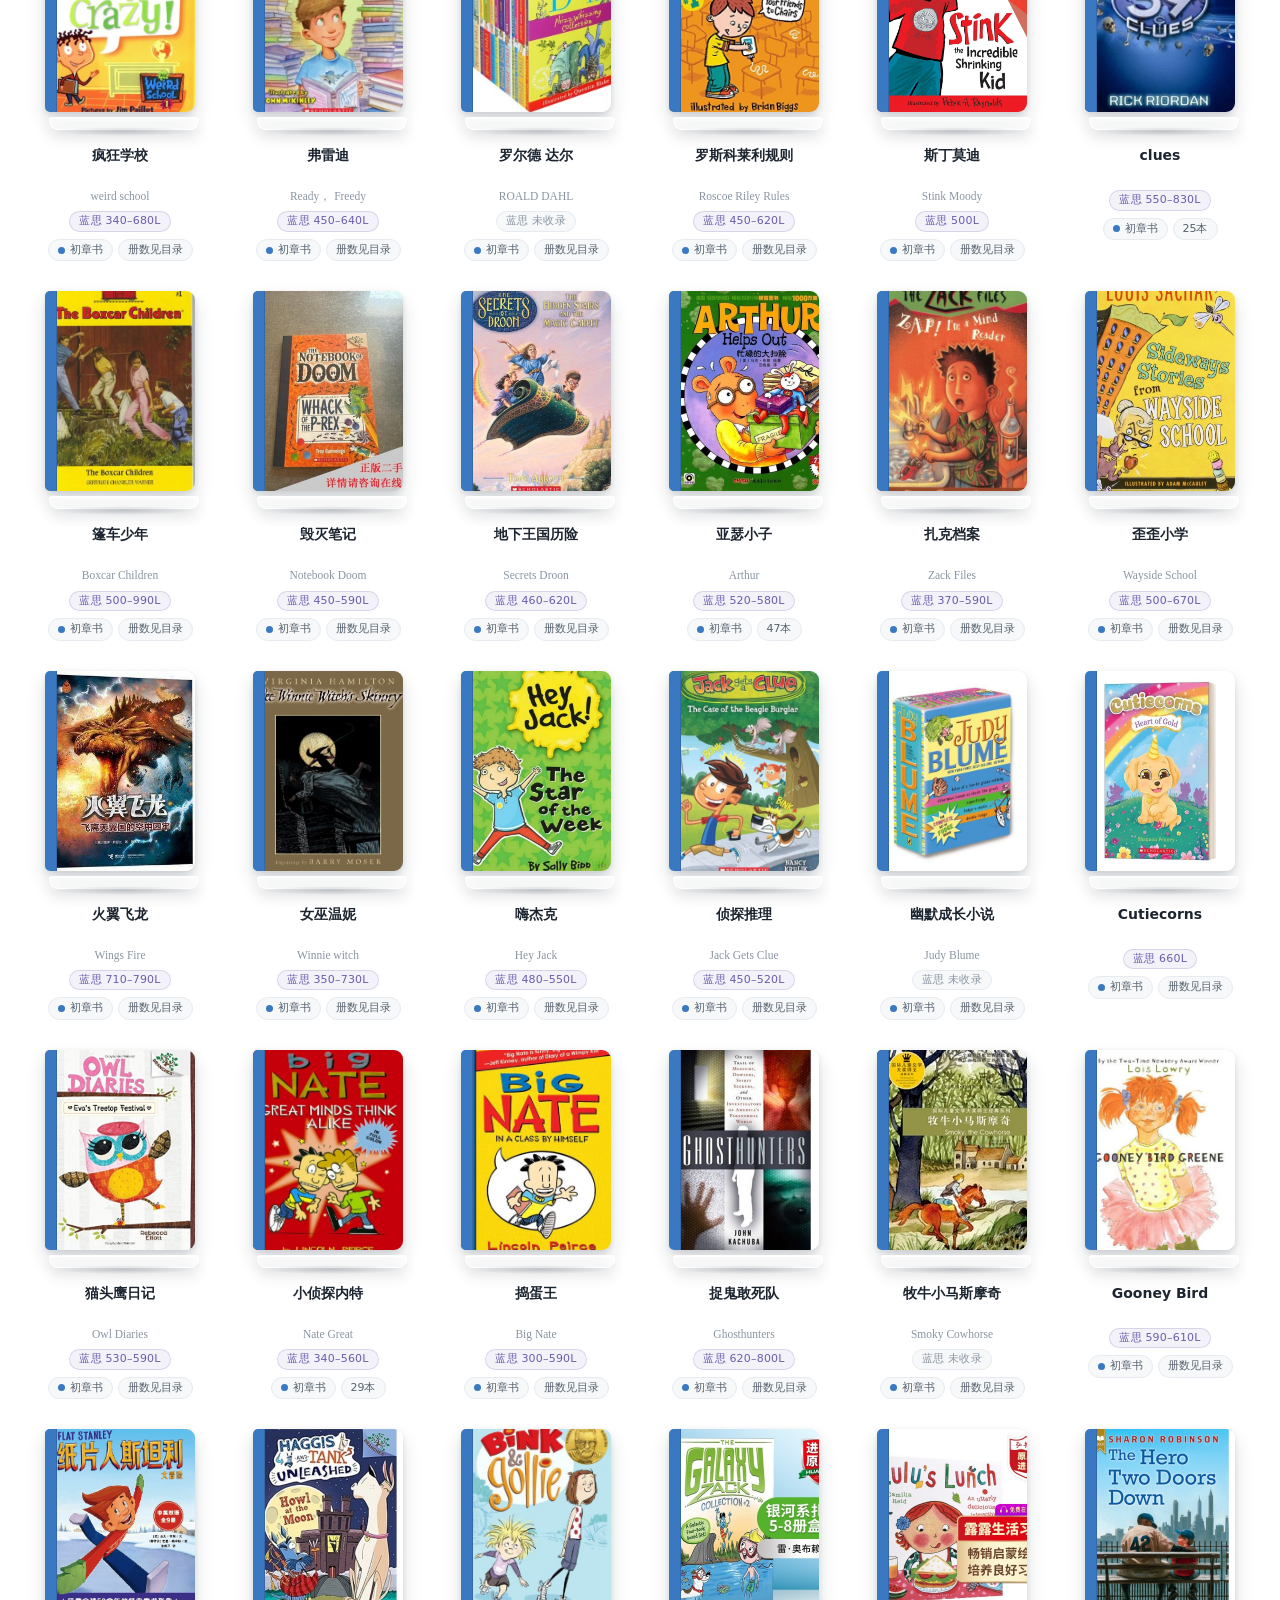
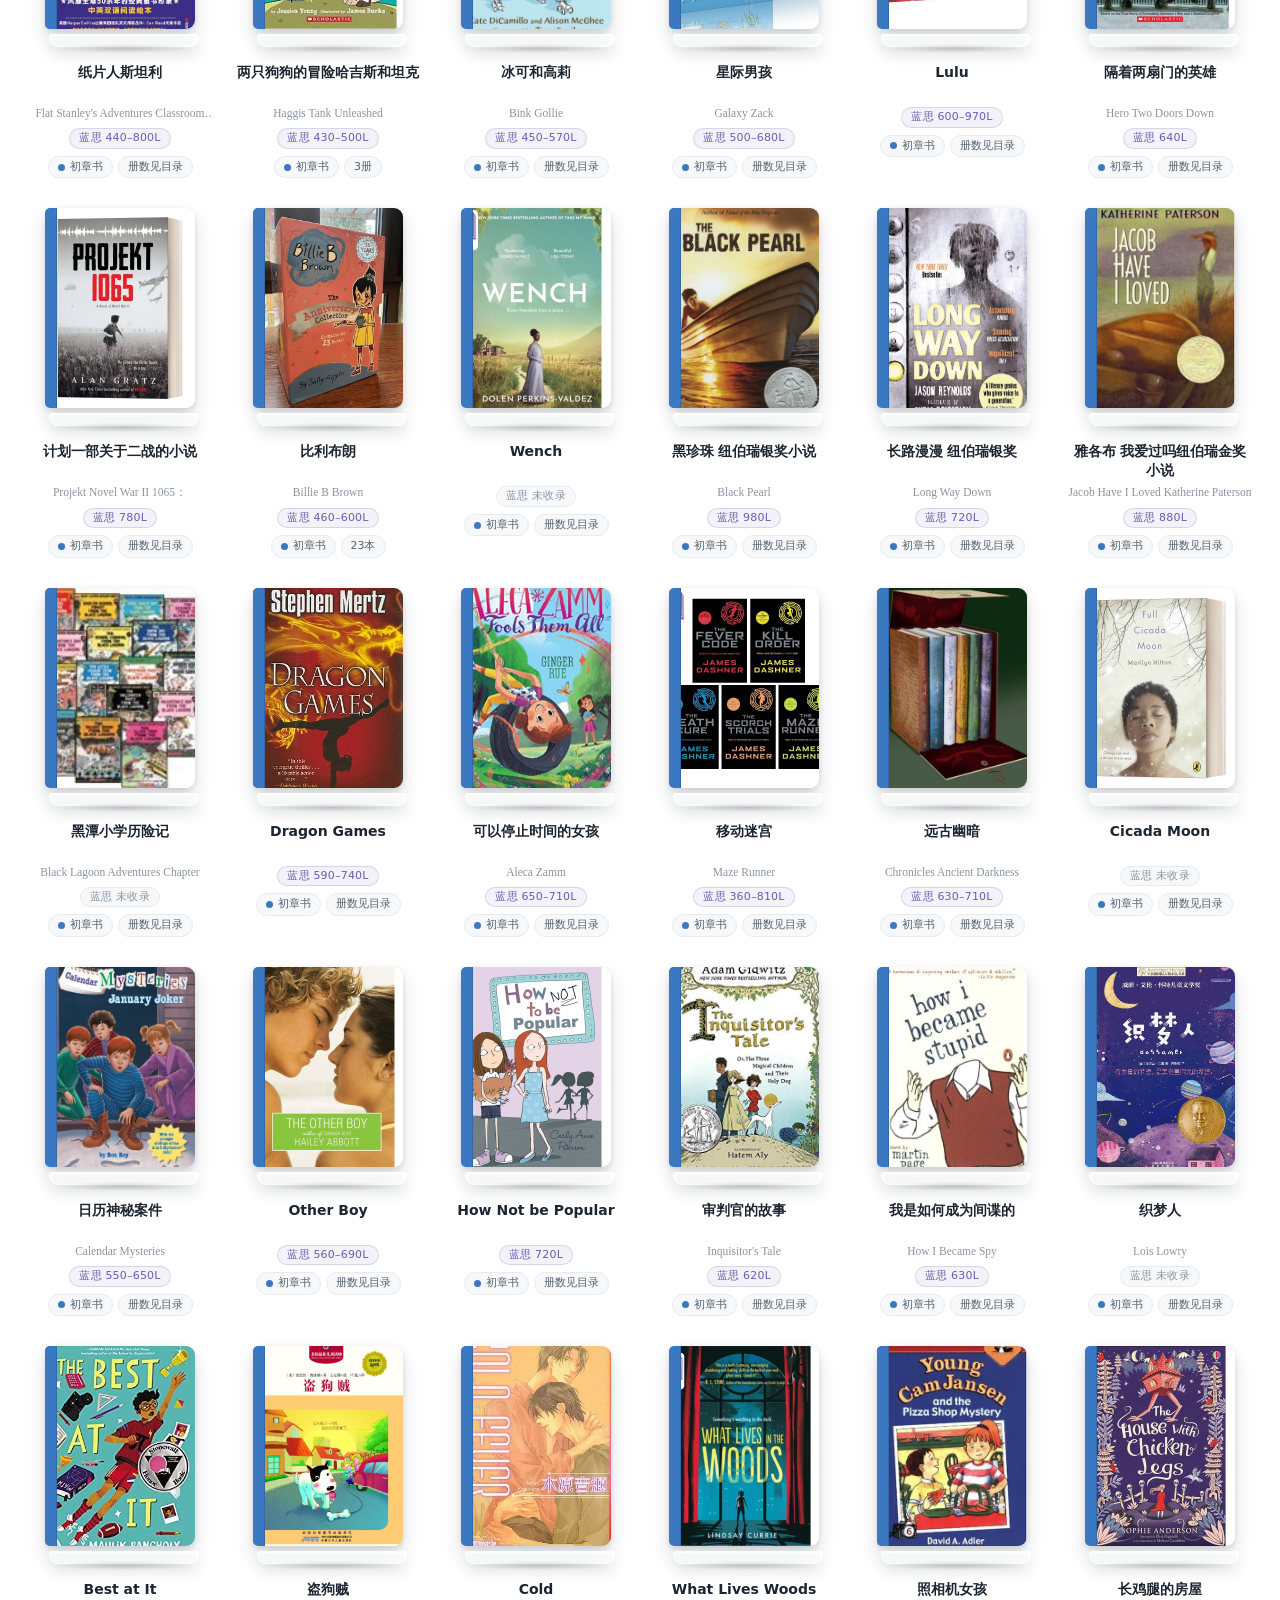
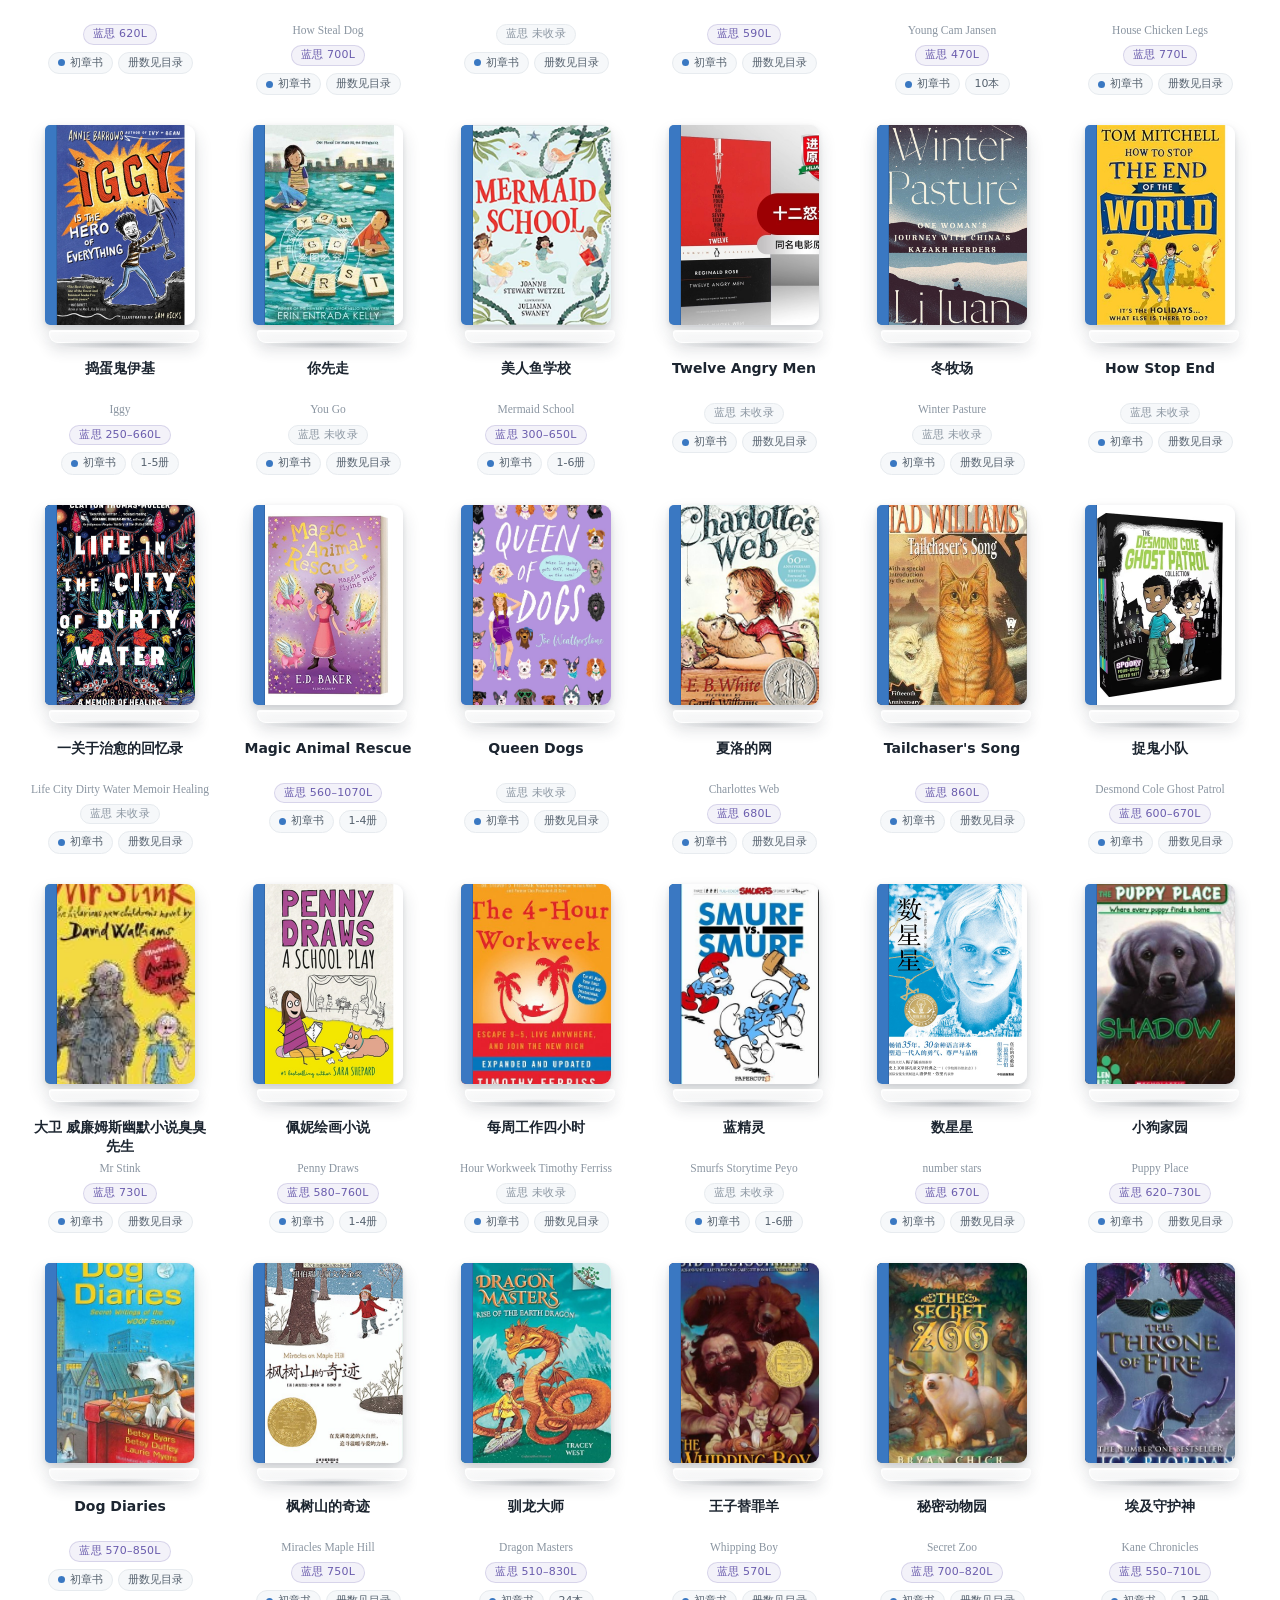
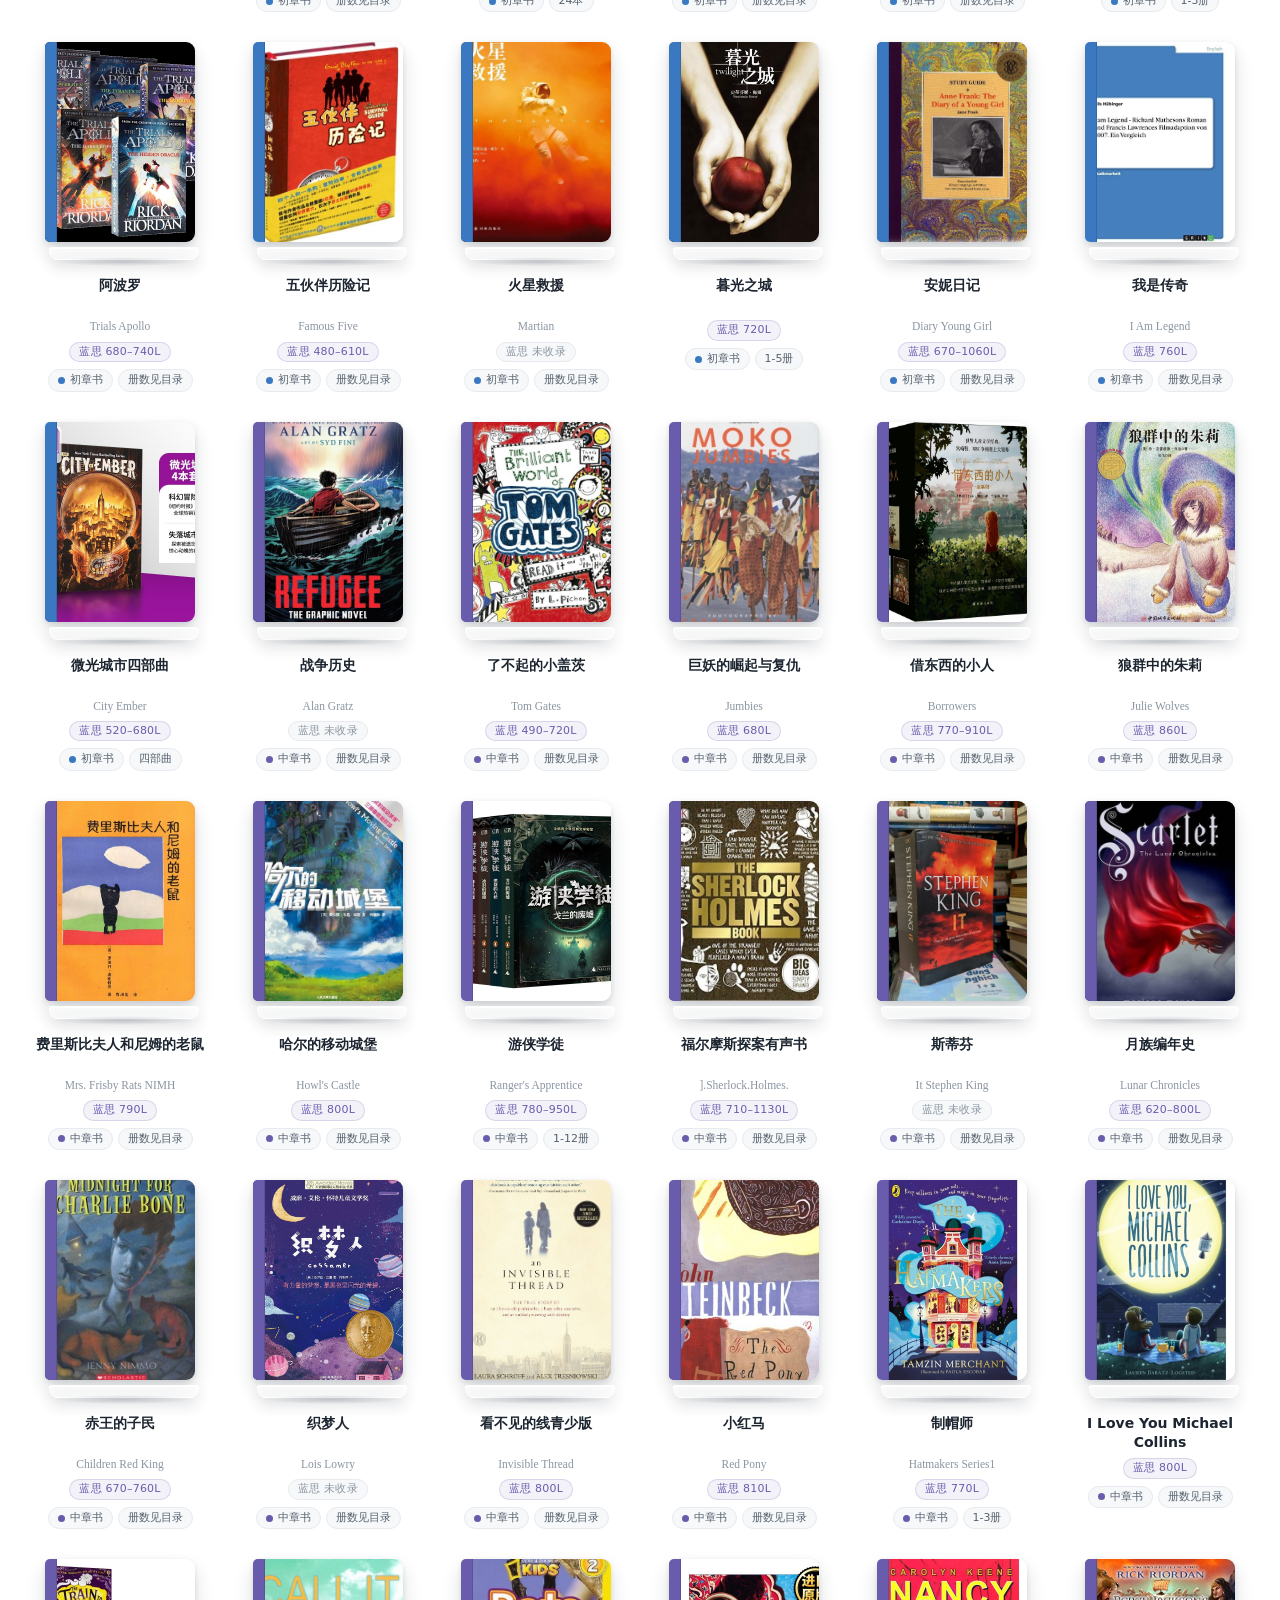
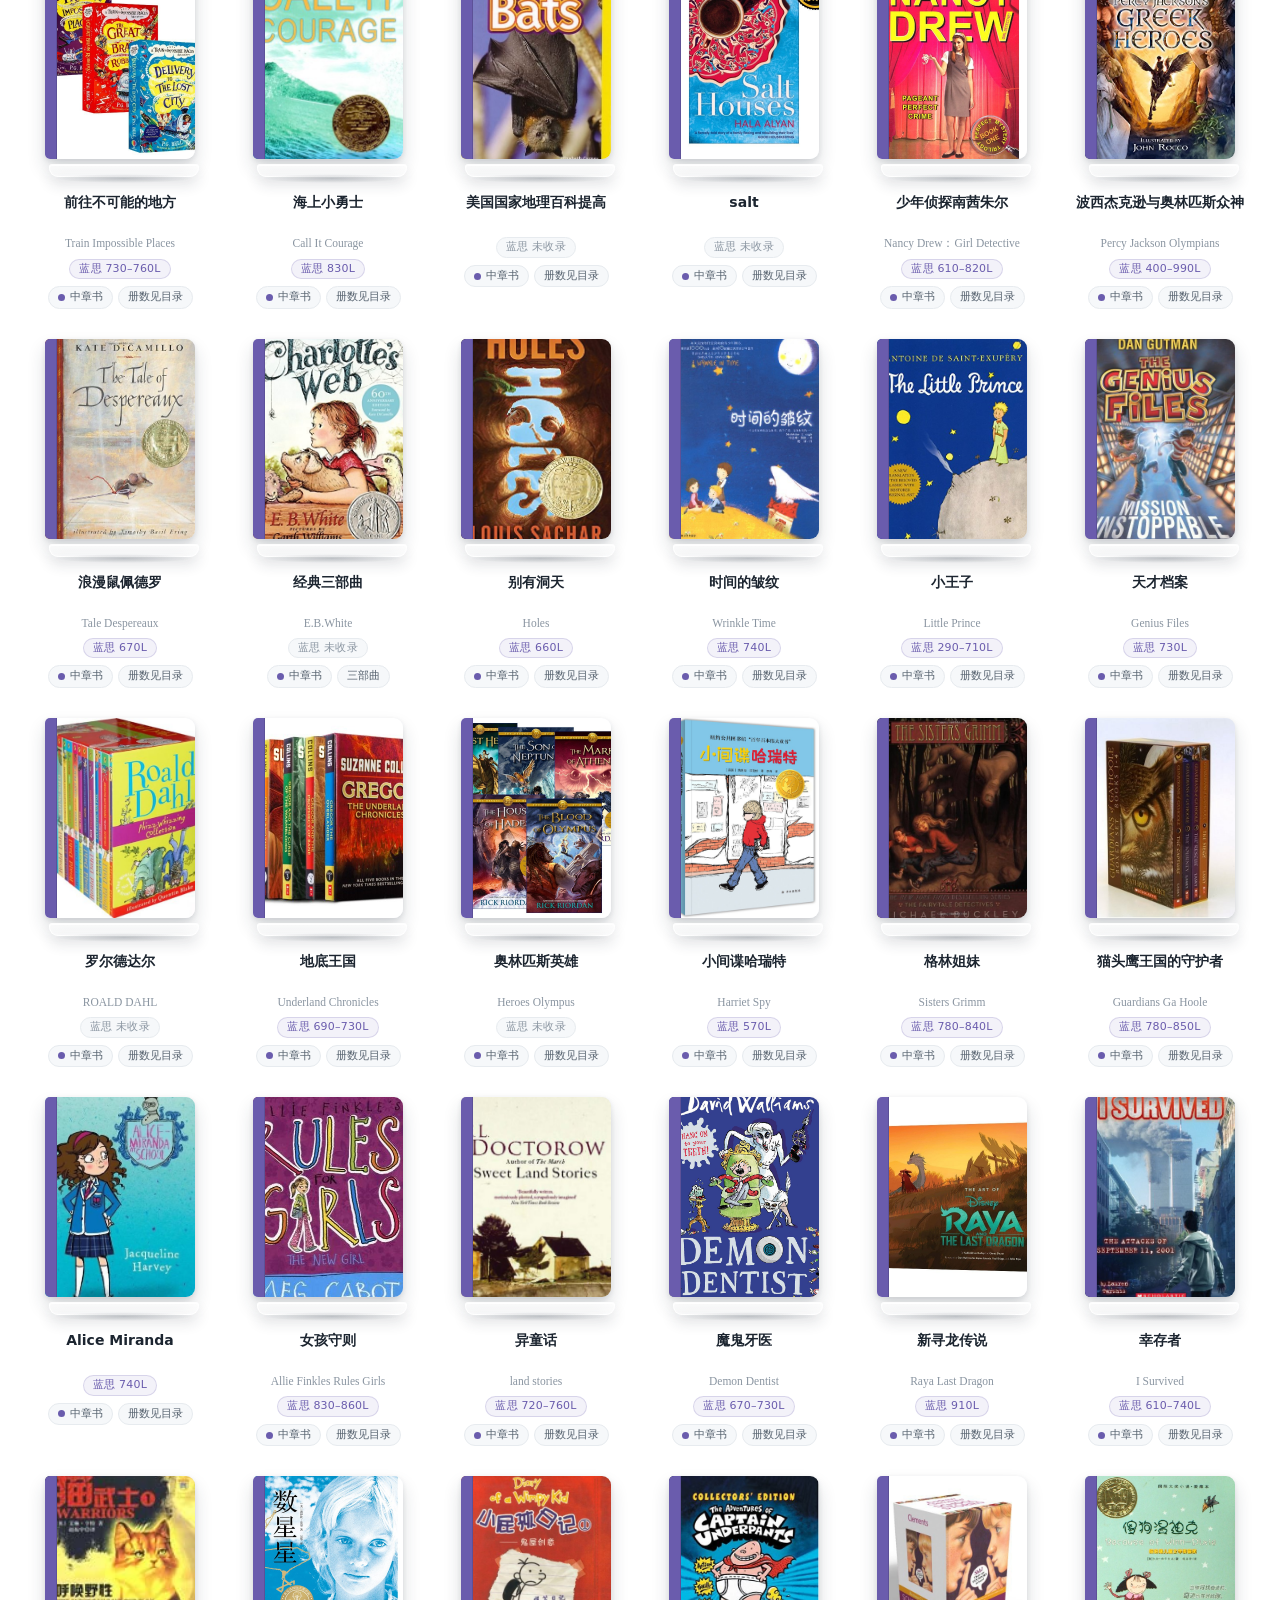
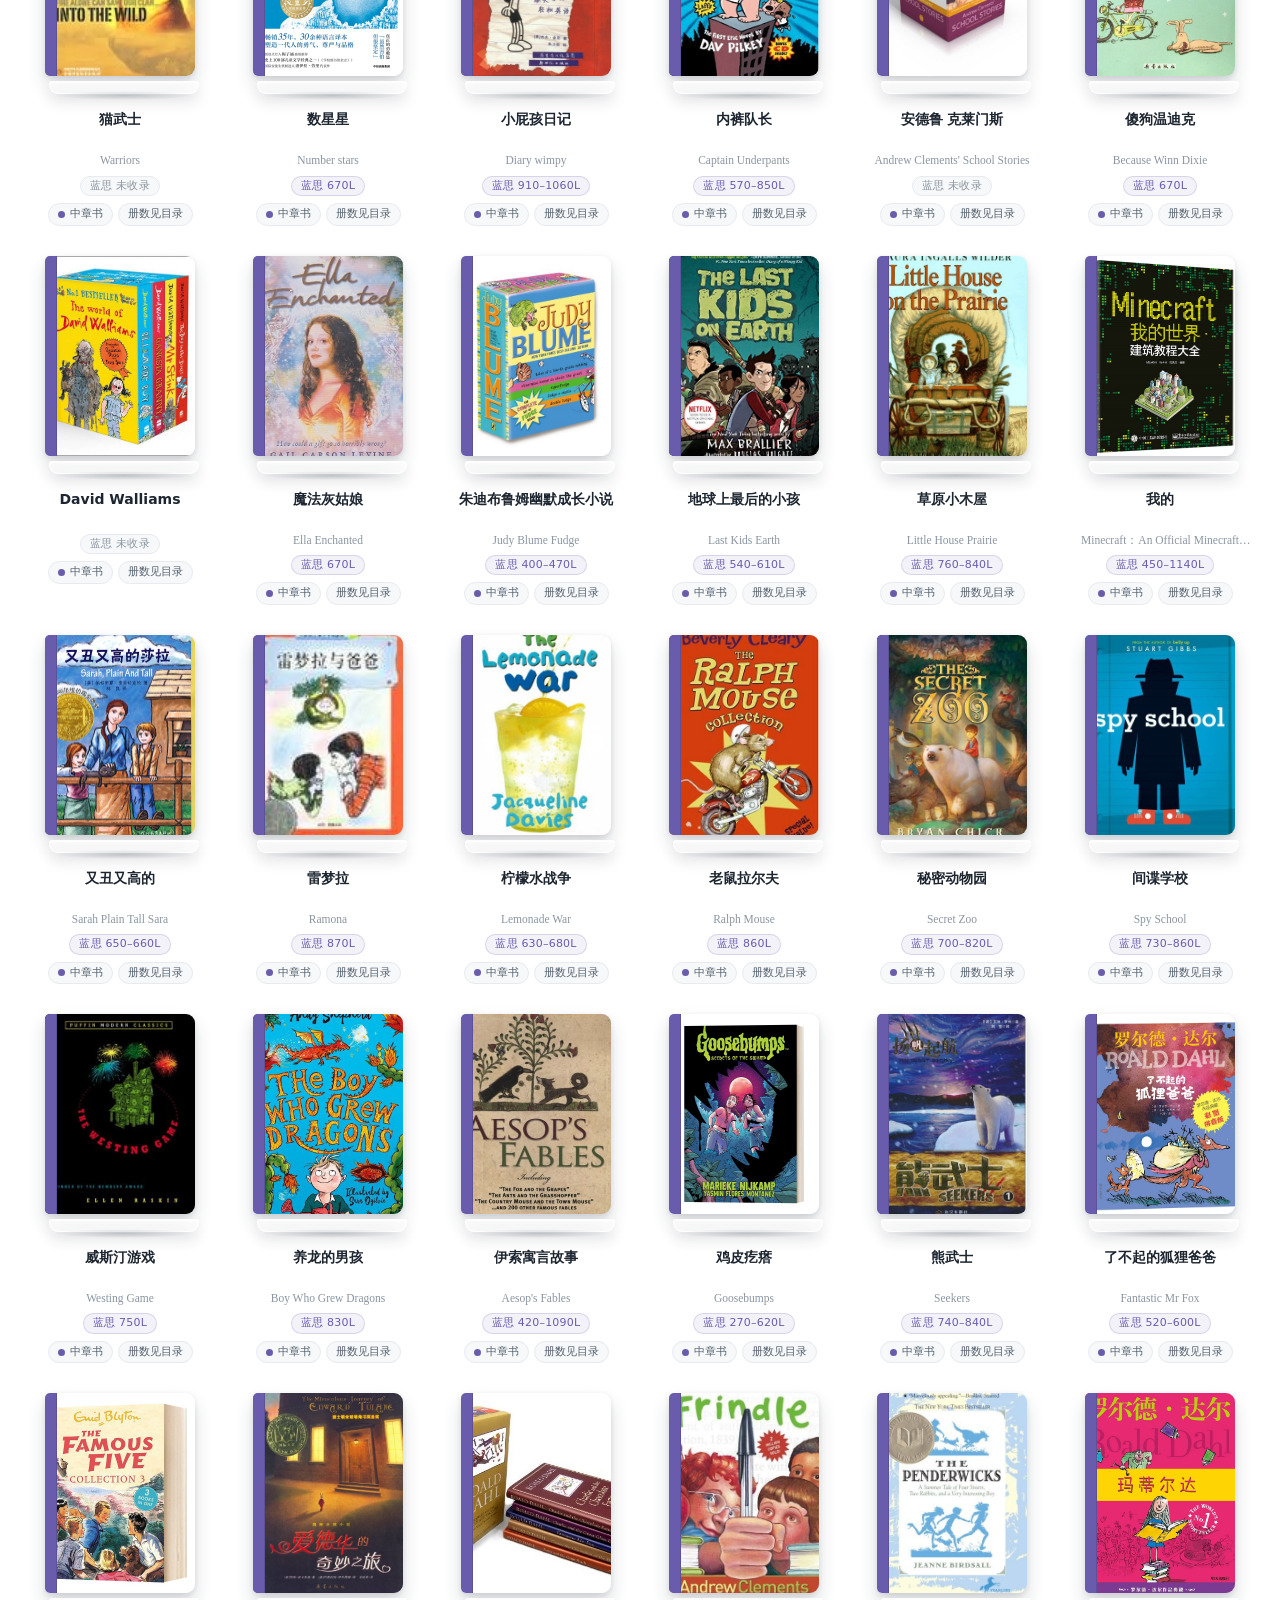
==== commit 1f4ea9b5: "更新网盘链接" ====
--- a/index.html
+++ b/index.html
@@ -546,15 +546,15 @@
                                 桥梁书
                             </span>
                             <span class="chip">
-                                4本
-                            </span>
-                        </div>
-                    </div>
-                </article>
-                <article aria-label="贝贝熊全" class="book-card" data-id="8" role="button" tabindex="0">
-                    <div class="book-wrap">
-                        <div class="book">
-                            <img alt="贝贝熊全" loading="lazy" src="assets/covers/桥梁书_9.jpg">
+                                47本
+                            </span>
+                        </div>
+                    </div>
+                </article>
+                <article aria-label="贝贝熊" class="book-card" data-id="8" role="button" tabindex="0">
+                    <div class="book-wrap">
+                        <div class="book">
+                            <img alt="贝贝熊" loading="lazy" src="assets/covers/桥梁书_9.jpg">
                                 <div class="spine" style="background:#2f8f83">
                                 </div>
                             </img>
@@ -568,7 +568,7 @@
                     </div>
                     <div class="card-meta">
                         <div class="card-title">
-                            贝贝熊全
+                            贝贝熊
                         </div>
                         <div class="card-sub">
                             Berenstain Bears
@@ -624,7 +624,7 @@
                                 桥梁书
                             </span>
                             <span class="chip">
-                                9本
+                                3本
                             </span>
                         </div>
                     </div>
@@ -1557,7 +1557,7 @@
                                 桥梁书
                             </span>
                             <span class="chip">
-                                28本
+                                27本
                             </span>
                         </div>
                     </div>
@@ -2415,7 +2415,7 @@
                                 桥梁书
                             </span>
                             <span class="chip">
-                                15本
+                                31本
                             </span>
                         </div>
                     </div>
@@ -2526,7 +2526,7 @@
                                 桥梁书
                             </span>
                             <span class="chip">
-                                册数见目录
+                                45本
                             </span>
                         </div>
                     </div>
@@ -3795,7 +3795,7 @@
                                 初章书
                             </span>
                             <span class="chip">
-                                28本
+                                27本
                             </span>
                         </div>
                     </div>
@@ -4338,7 +4338,7 @@
                                 初章书
                             </span>
                             <span class="chip">
-                                4本
+                                47本
                             </span>
                         </div>
                     </div>
@@ -15953,7 +15953,7 @@
             "f": "PDF、CBR、MP3音频",
             "d": "2025-01-10",
             "dir": "/【Bridging Books and Chapter Books Collection】/1. Bridging Books/12.Kung Pow Chicken宫保鸡丁 4本cbr+PDF+音频",
-            "u": "https://dir.doc8.com/?dir=%2F%E3%80%90Bridging+Books+and+Chapter+Books+Collection%E3%80%91%2F1.+Bridging+Books%2F12.Kung+Pow+Chicken%E5%AE%AB%E4%BF%9D%E9%B8%A1%E4%B8%81+4%E6%9C%ACcbr%2BPDF%2B%E9%9F%B3%E9%A2%91&tag=1&u=423037794&recursion=1",
+            "u": "https://pan.baidu.com/s/1BTBrY1Z0RFKFzaVmtT02Gg?pwd=28c3",
             "c": "assets/covers/桥梁书_4.jpg",
             "db": null
         },
@@ -16006,7 +16006,7 @@
             "f": "PDF",
             "d": "2025-01-08",
             "dir": "/【Bridging Books and Chapter Books Collection】/1. Bridging Books/15.zack's alligator扎克的鳄鱼 2本PDF",
-            "u": "https://dir.doc8.com/?dir=%2F%E3%80%90Bridging+Books+and+Chapter+Books+Collection%E3%80%91%2F1.+Bridging+Books%2F15.zack%27s+alligator%E6%89%8E%E5%85%8B%E7%9A%84%E9%B3%84%E9%B1%BC+2%E6%9C%ACPDF&tag=1&u=423037794&recursion=1",
+            "u": "https://pan.baidu.com/s/1ucayyjqB3TQ-43B7x2CFlg?pwd=6574",
             "c": "assets/covers/桥梁书_7.jpg",
             "db": [
                 "Zack's Alligator",
@@ -16022,12 +16022,12 @@
             "lxm": 550,
             "en": "Arthur",
             "zh": "亚瑟小子",
-            "t": "16.Arthur 亚瑟小子 4本音频+PDF",
-            "n": "4本",
+            "t": "16.Arthur 亚瑟小子 47本音频+PDF",
+            "n": "47本",
             "f": "PDF、MP3音频",
             "d": "2025-01-08",
-            "dir": "/【Bridging Books and Chapter Books Collection】/1. Bridging Books/16.Arthur 亚瑟小子 4本音频+PDF",
-            "u": "https://dir.doc8.com/?dir=%2F%E3%80%90Bridging+Books+and+Chapter+Books+Collection%E3%80%91%2F1.+Bridging+Books%2F16.Arthur+%E4%BA%9A%E7%91%9F%E5%B0%8F%E5%AD%90+4%E6%9C%AC%E9%9F%B3%E9%A2%91%2BPDF&tag=1&u=423037794&recursion=1",
+            "dir": "/【Bridging Books and Chapter Books Collection】/1. Bridging Books/16.Arthur 亚瑟小子 47本音频+PDF",
+            "u": "https://pan.baidu.com/s/1a9iEOpC5qFwIgd4Rob9U7A?pwd=pbwm",
             "c": "assets/covers/桥梁书_8.jpg",
             "db": null
         },
@@ -16037,13 +16037,13 @@
             "lx": "410–700L",
             "lxm": 590,
             "en": "Berenstain Bears",
-            "zh": "贝贝熊全",
+            "zh": "贝贝熊",
             "t": "17.Berenstain Bears贝贝熊25本全 音频+PDF",
             "n": "25本",
             "f": "PDF、MP3音频",
             "d": "2025-01-08",
             "dir": "/【Bridging Books and Chapter Books Collection】/1. Bridging Books/17.Berenstain Bears贝贝熊25本全 音频+PDF",
-            "u": "https://dir.doc8.com/?dir=%2F%E3%80%90Bridging+Books+and+Chapter+Books+Collection%E3%80%91%2F1.+Bridging+Books%2F17.Berenstain+Bears%E8%B4%9D%E8%B4%9D%E7%86%8A25%E6%9C%AC%E5%85%A8+%E9%9F%B3%E9%A2%91%2BPDF&tag=1&u=423037794&recursion=1",
+            "u": "https://pan.baidu.com/s/14vlGQVP5omjOffVY_am7Ew?pwd=k5vz",
             "c": "assets/covers/桥梁书_9.jpg",
             "db": [
                 "Berenstain Bears' Paper Doll Book",
@@ -16059,12 +16059,12 @@
             "lxm": 540,
             "en": "Pinkalicious",
             "zh": "粉红控",
-            "t": "18.Pinkalicious 粉红控 9本 PDF+MP3",
-            "n": "9本",
-            "f": "PDF、MP3音频",
-            "d": "2025-01-08",
-            "dir": "/【Bridging Books and Chapter Books Collection】/1. Bridging Books/18.Pinkalicious   粉红控 9本 PDF+MP3",
-            "u": "https://dir.doc8.com/?dir=%2F%E3%80%90Bridging+Books+and+Chapter+Books+Collection%E3%80%91%2F1.+Bridging+Books%2F18.Pinkalicious+++%E7%B2%89%E7%BA%A2%E6%8E%A7+9%E6%9C%AC+PDF%2BMP3&tag=1&u=423037794&recursion=1",
+            "t": "18.Pinkalicious 粉红控 3本 MP3",
+            "n": "3本",
+            "f": "MP3音频",
+            "d": "2025-01-08",
+            "dir": "/【Bridging Books and Chapter Books Collection】/1. Bridging Books/18.Pinkalicious   粉红控 3本 MP3",
+            "u": "https://pan.baidu.com/s/1O5-WPpHtSsR6U33RqjHUuw?pwd=7xzc 提取码: 7xzc",
             "c": "assets/covers/桥梁书_10.jpg",
             "db": [
                 "Pinkalicious",
@@ -16106,7 +16106,7 @@
             "f": "PDF、MP3音频",
             "d": "2025-01-08",
             "dir": "/【Bridging Books and Chapter Books Collection】/1. Bridging Books/2.Amelia Bedelia 糊涂女佣系列 33本PDF+音频",
-            "u": "https://dir.doc8.com/?dir=%2F%E3%80%90Bridging+Books+and+Chapter+Books+Collection%E3%80%91%2F1.+Bridging+Books%2F2.Amelia+Bedelia+%E7%B3%8A%E6%B6%82%E5%A5%B3%E4%BD%A3%E7%B3%BB%E5%88%97+33%E6%9C%ACPDF%2B%E9%9F%B3%E9%A2%91&tag=1&u=423037794&recursion=1",
+            "u": "https://pan.baidu.com/s/15IxUkIRjLumV0Aa4_mvdBA?pwd=ezan",
             "c": "assets/covers/桥梁书_12.jpg",
             "db": [
                 "Amelia Bedelia",
@@ -16127,7 +16127,7 @@
             "f": "PDF、MP3音频",
             "d": "2025-01-08",
             "dir": "/【Bridging Books and Chapter Books Collection】/1. Bridging Books/20.The Magic School Bus神奇校车 20本 PDF+音频",
-            "u": "https://dir.doc8.com/?dir=%2F%E3%80%90Bridging+Books+and+Chapter+Books+Collection%E3%80%91%2F1.+Bridging+Books%2F20.The+Magic+School+Bus%E7%A5%9E%E5%A5%87%E6%A0%A1%E8%BD%A6+20%E6%9C%AC+PDF%2B%E9%9F%B3%E9%A2%91&tag=1&u=423037794&recursion=1",
+            "u": "https://pan.baidu.com/s/1sBjw1Y-B2v_9AAazAmOr6A?pwd=ukj4",
             "c": "assets/covers/桥梁书_13.jpg",
             "db": [
                 "The Magic School Bus GETS CRABBY 2",
@@ -16306,8 +16306,8 @@
             "lx": "340–560L",
             "lxm": 520,
             "en": "Nate Great",
-            "zh": "小侦探内特",
-            "t": "3.Nate The Great 小侦探内特 29本PDF+音频",
+            "zh": "大侦探内特",
+            "t": "3.Nate The Great 大侦探内特 29本PDF+音频",
             "n": "29本",
             "f": "PDF、MP3音频",
             "d": "2025-01-08",
@@ -16508,12 +16508,12 @@
             "lxm": 535,
             "en": "Junie jones",
             "zh": "朱尼琼斯",
-            "t": "4.Junie b jones朱尼琼斯系列 28本epub+mobi+音频",
-            "n": "28本",
-            "f": "EPUB、MOBI、MP3音频",
-            "d": "2025-01-08",
-            "dir": "/【Bridging Books and Chapter Books Collection】/1. Bridging Books/4.Junie b jones朱尼琼斯系列 28本epub+mobi+音频",
-            "u": "https://dir.doc8.com/?dir=%2F%E3%80%90Bridging+Books+and+Chapter+Books+Collection%E3%80%91%2F1.+Bridging+Books%2F4.Junie+b+jones%E6%9C%B1%E5%B0%BC%E7%90%BC%E6%96%AF%E7%B3%BB%E5%88%97+28%E6%9C%ACepub%2Bmobi%2B%E9%9F%B3%E9%A2%91&tag=1&u=423037794&recursion=1",
+            "t": "4.Junie b jones朱尼琼斯系列 27本epub+PDF+音频",
+            "n": "27本",
+            "f": "EPUB、PDF、MP3音频",
+            "d": "2025-01-08",
+            "dir": "/【Bridging Books and Chapter Books Collection】/1. Bridging Books/4.Junie b jones朱尼琼斯系列 27本epub+PDF+音频",
+            "u": "https://pan.baidu.com/s/12FEZ5VLDTD71WOxdvJcNEw?pwd=xsgc",
             "c": "assets/covers/桥梁书_34.jpg",
             "db": null
         },
@@ -16925,12 +16925,12 @@
             "lxm": 530,
             "en": "Fancy Nancy",
             "zh": "漂亮的南希",
-            "t": "6.Fancy Nancy漂亮的南希 15本PDF+音频+视频",
-            "n": "15本",
+            "t": "6.Fancy Nancy漂亮的南希 31本音频",
+            "n": "31本",
             "f": "PDF、MP3音频、MP4视频",
             "d": "2025-01-08",
-            "dir": "/【Bridging Books and Chapter Books Collection】/1. Bridging Books/6.Fancy Nancy漂亮的南希  15本PDF+音频+视频",
-            "u": "https://dir.doc8.com/?dir=%2F%E3%80%90Bridging+Books+and+Chapter+Books+Collection%E3%80%91%2F1.+Bridging+Books%2F6.Fancy+Nancy%E6%BC%82%E4%BA%AE%E7%9A%84%E5%8D%97%E5%B8%8C++15%E6%9C%ACPDF%2B%E9%9F%B3%E9%A2%91%2B%E8%A7%86%E9%A2%91&tag=1&u=423037794&recursion=1",
+            "dir": "/【Bridging Books and Chapter Books Collection】/1. Bridging Books/6.Fancy Nancy漂亮的南希  31本音频",
+            "u": "https://pan.baidu.com/s/1kC2StOA9KUO17Jqd7RbQwQ?pwd=1bcy",
             "c": "assets/covers/桥梁书_56.jpg",
             "db": [
                 "Fancy Nancy",
@@ -16983,12 +16983,12 @@
             "lxm": 250,
             "en": "Biscuit",
             "zh": "小饼干狗",
-            "t": "62.Biscuit小饼干狗系列",
-            "n": "",
-            "f": "见目录内资源",
-            "d": "2025-01-08",
-            "dir": "/【Bridging Books and Chapter Books Collection】/1. Bridging Books/62.Biscuit小饼干狗系列",
-            "u": "https://dir.doc8.com/?dir=%2F%E3%80%90Bridging+Books+and+Chapter+Books+Collection%E3%80%91%2F1.+Bridging+Books%2F62.Biscuit%E5%B0%8F%E9%A5%BC%E5%B9%B2%E7%8B%97%E7%B3%BB%E5%88%97&tag=1&u=423037794&recursion=1",
+            "t": "62.Biscuit 饼干狗 45本PDF+音频+视频+PPT",
+            "n": "45本",
+            "f": "见目录内资源",
+            "d": "2025-01-08",
+            "dir": "/【Bridging Books and Chapter Books Collection】/1. Bridging Books/62.Biscuit 饼干狗 45本PDF+音频+视频+PPT",
+            "u": "https://pan.baidu.com/s/1Fdlt-KtTkbtJOoWGaVsjsw?pwd=45jf",
             "c": "assets/covers/桥梁书_59.jpg",
             "db": [
                 "Biscuit",
@@ -17104,12 +17104,12 @@
             "lxm": 585,
             "en": "Winnie witch",
             "zh": "女巫温妮",
-            "t": "7.Winnie the witch女巫温妮PDF+音频+动画",
-            "n": "",
-            "f": "PDF、MP3音频、MP4视频",
-            "d": "2025-01-08",
-            "dir": "/【Bridging Books and Chapter Books Collection】/1. Bridging Books/7.Winnie the witch女巫温妮PDF+音频+动画",
-            "u": "https://dir.doc8.com/?dir=%2F%E3%80%90Bridging+Books+and+Chapter+Books+Collection%E3%80%91%2F1.+Bridging+Books%2F7.Winnie+the+witch%E5%A5%B3%E5%B7%AB%E6%B8%A9%E5%A6%AEPDF%2B%E9%9F%B3%E9%A2%91%2B%E5%8A%A8%E7%94%BB&tag=1&u=423037794&recursion=1",
+            "t": "7.Winnie the witch女巫温妮 PDF+音频+点读包",
+            "n": "",
+            "f": "PDF、MP3音频、点读包",
+            "d": "2025-01-08",
+            "dir": "/【Bridging Books and Chapter Books Collection】/1. Bridging Books/7.Winnie the witch女巫温妮 PDF+音频+点读包",
+            "u": "https://pan.baidu.com/s/1hs6Beu4FBo-Q3Q5KCr2-UA?pwd=hgvd",
             "c": "assets/covers/桥梁书_65.jpg",
             "db": [
                 "Wee Winnie Witch's Skinny",
@@ -17616,12 +17616,12 @@
             "lxm": 535,
             "en": "Junie jones",
             "zh": "朱尼琼斯",
-            "t": "17.Junie b jones朱尼琼斯系列 28本epub+mobi+音频",
-            "n": "28本",
-            "f": "EPUB、MOBI、MP3音频",
-            "d": "2025-01-08",
-            "dir": "/【Bridging Books and Chapter Books Collection】/2. Early Chapter Books/17.Junie b jones朱尼琼斯系列 28本epub+mobi+音频",
-            "u": "https://dir.doc8.com/?dir=%2F%E3%80%90Bridging+Books+and+Chapter+Books+Collection%E3%80%91%2F2.+Early+Chapter+Books%2F17.Junie+b+jones%E6%9C%B1%E5%B0%BC%E7%90%BC%E6%96%AF%E7%B3%BB%E5%88%97+28%E6%9C%ACepub%2Bmobi%2B%E9%9F%B3%E9%A2%91&tag=1&u=423037794&recursion=1",
+            "t": "17.Junie b jones朱尼琼斯系列 27本epub+PDF+音频",
+            "n": "27本",
+            "f": "EPUB、PDF、MP3音频",
+            "d": "2025-01-08",
+            "dir": "/【Bridging Books and Chapter Books Collection】/2. Early Chapter Books/17.Junie b jones朱尼琼斯系列 27本epub+PDF+音频",
+            "u": "https://pan.baidu.com/s/12FEZ5VLDTD71WOxdvJcNEw?pwd=xsgc",
             "c": "assets/covers/初章书_92.jpg",
             "db": null
         },
@@ -17880,12 +17880,12 @@
             "lxm": 550,
             "en": "Arthur",
             "zh": "亚瑟小子",
-            "t": "3.Arthur 亚瑟小子 4本PDF+音频",
-            "n": "4本",
+            "t": "3.Arthur 亚瑟小子 47本PDF+音频",
+            "n": "47本",
             "f": "PDF、MP3音频",
             "d": "2025-01-08",
-            "dir": "/【Bridging Books and Chapter Books Collection】/2. Early Chapter Books/3.Arthur 亚瑟小子 4本PDF+音频",
-            "u": "https://dir.doc8.com/?dir=%2F%E3%80%90Bridging+Books+and+Chapter+Books+Collection%E3%80%91%2F2.+Early+Chapter+Books%2F3.Arthur+%E4%BA%9A%E7%91%9F%E5%B0%8F%E5%AD%90+4%E6%9C%ACPDF%2B%E9%9F%B3%E9%A2%91&tag=1&u=423037794&recursion=1",
+            "dir": "/【Bridging Books and Chapter Books Collection】/2. Early Chapter Books/3.Arthur 亚瑟小子 47本PDF+音频",
+            "u": "https://pan.baidu.com/s/1a9iEOpC5qFwIgd4Rob9U7A?pwd=pbwm",
             "c": "assets/covers/初章书_106.jpg",
             "db": null
         },
@@ -17959,12 +17959,12 @@
             "lxm": 585,
             "en": "Winnie witch",
             "zh": "女巫温妮",
-            "t": "33.Winnie the witch女巫温妮PDF+音频+动画",
-            "n": "",
-            "f": "PDF、MP3音频、MP4视频",
-            "d": "2025-01-08",
-            "dir": "/【Bridging Books and Chapter Books Collection】/2. Early Chapter Books/33.Winnie the witch女巫温妮PDF+音频+动画",
-            "u": "https://dir.doc8.com/?dir=%2F%E3%80%90Bridging+Books+and+Chapter+Books+Collection%E3%80%91%2F2.+Early+Chapter+Books%2F33.Winnie+the+witch%E5%A5%B3%E5%B7%AB%E6%B8%A9%E5%A6%AEPDF%2B%E9%9F%B3%E9%A2%91%2B%E5%8A%A8%E7%94%BB&tag=1&u=423037794&recursion=1",
+            "t": "33.Winnie the witch女巫温妮 PDF+音频+点读包",
+            "n": "",
+            "f": "PDF、MP3音频、点读包",
+            "d": "2025-01-08",
+            "dir": "/【Bridging Books and Chapter Books Collection】/2. Early Chapter Books/33.Winnie the witch女巫温妮 PDF+音频+点读包",
+            "u": "https://pan.baidu.com/s/1hs6Beu4FBo-Q3Q5KCr2-UA?pwd=hgvd",
             "c": "assets/covers/初章书_110.jpg",
             "db": [
                 "Wee Winnie Witch's Skinny",
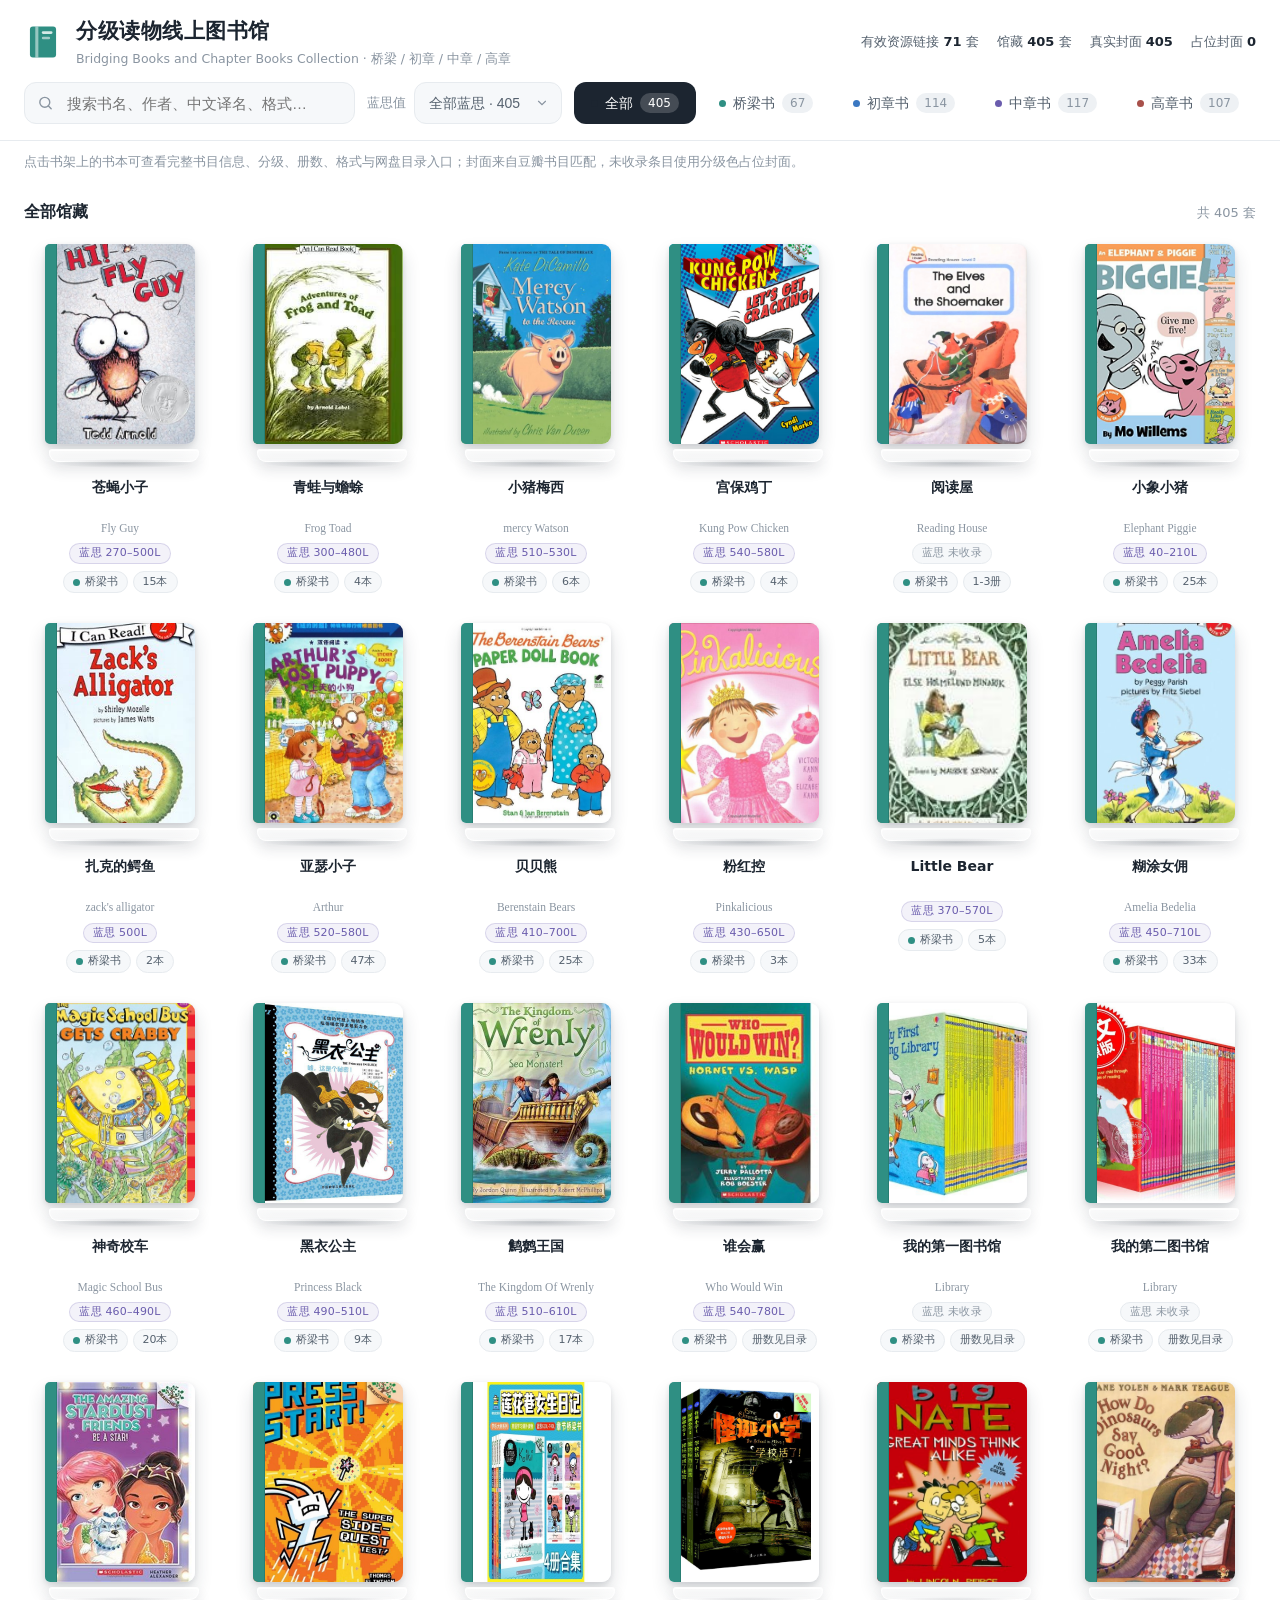
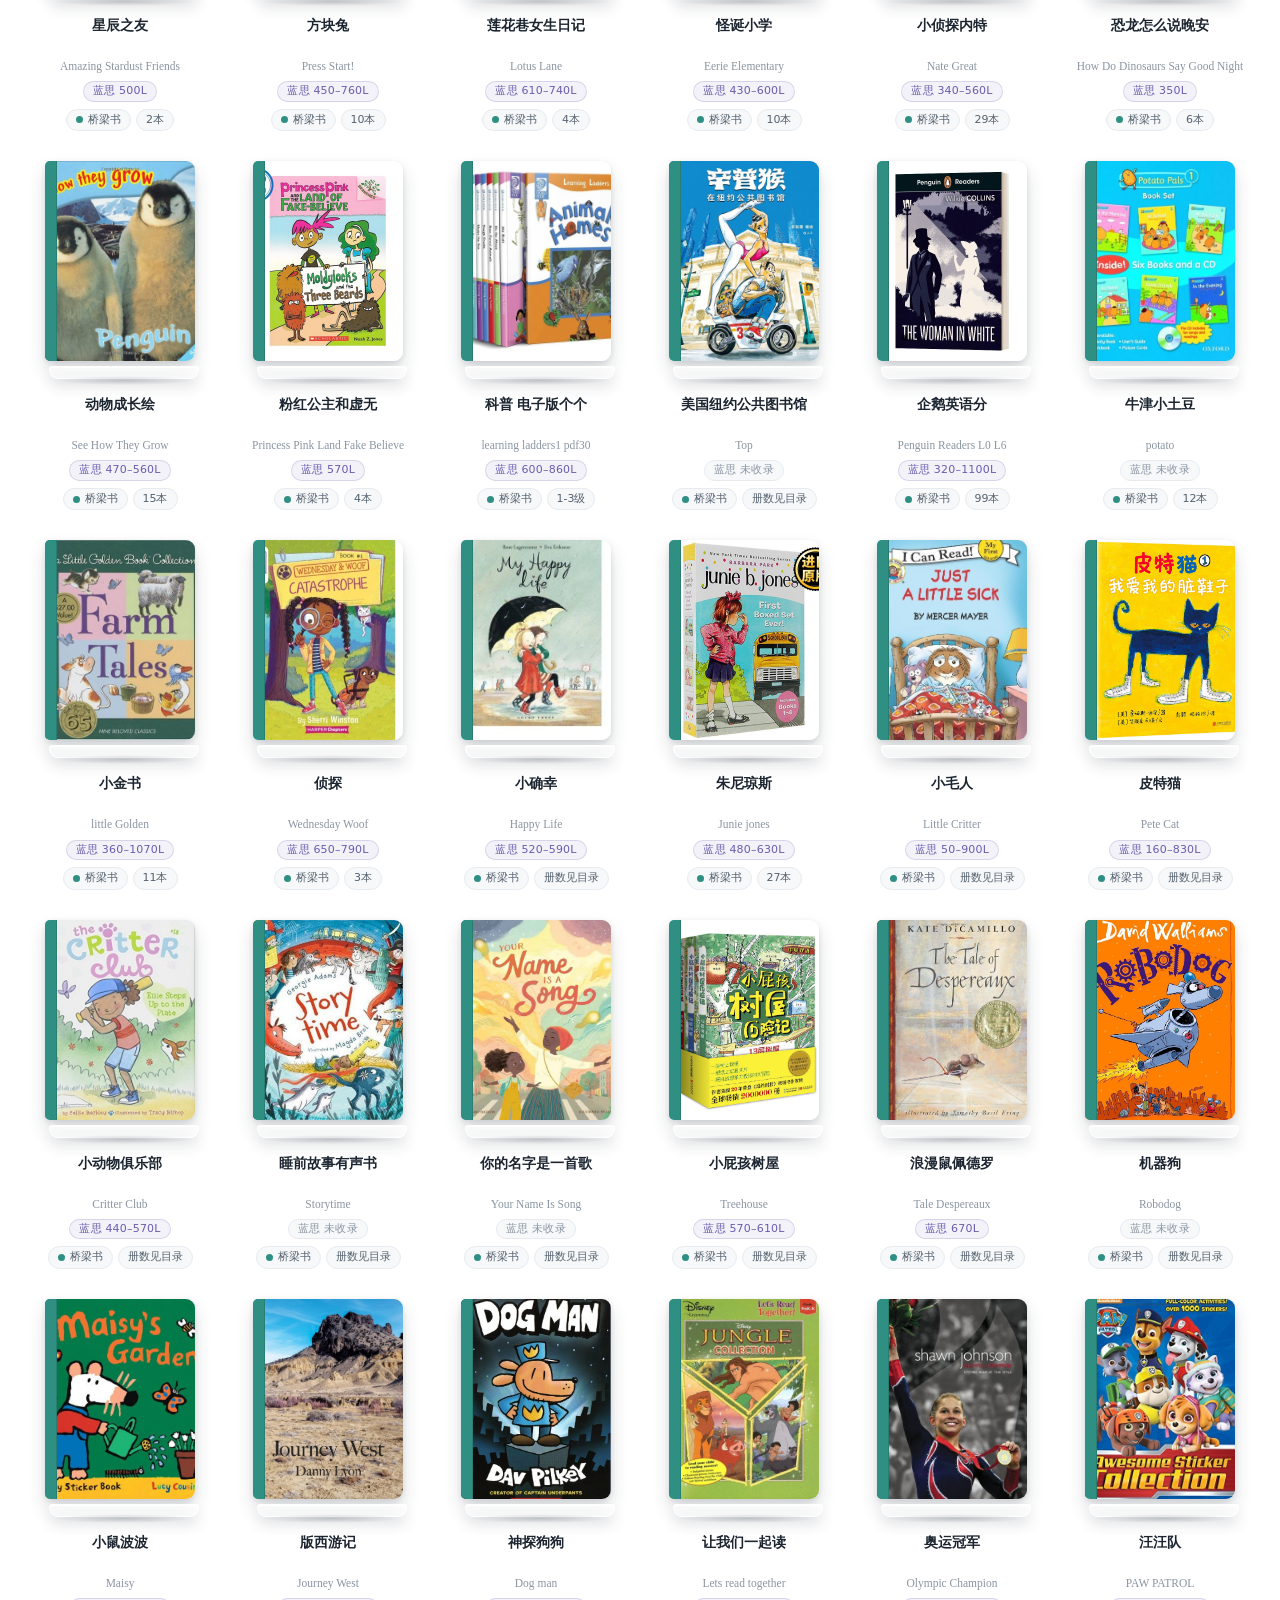
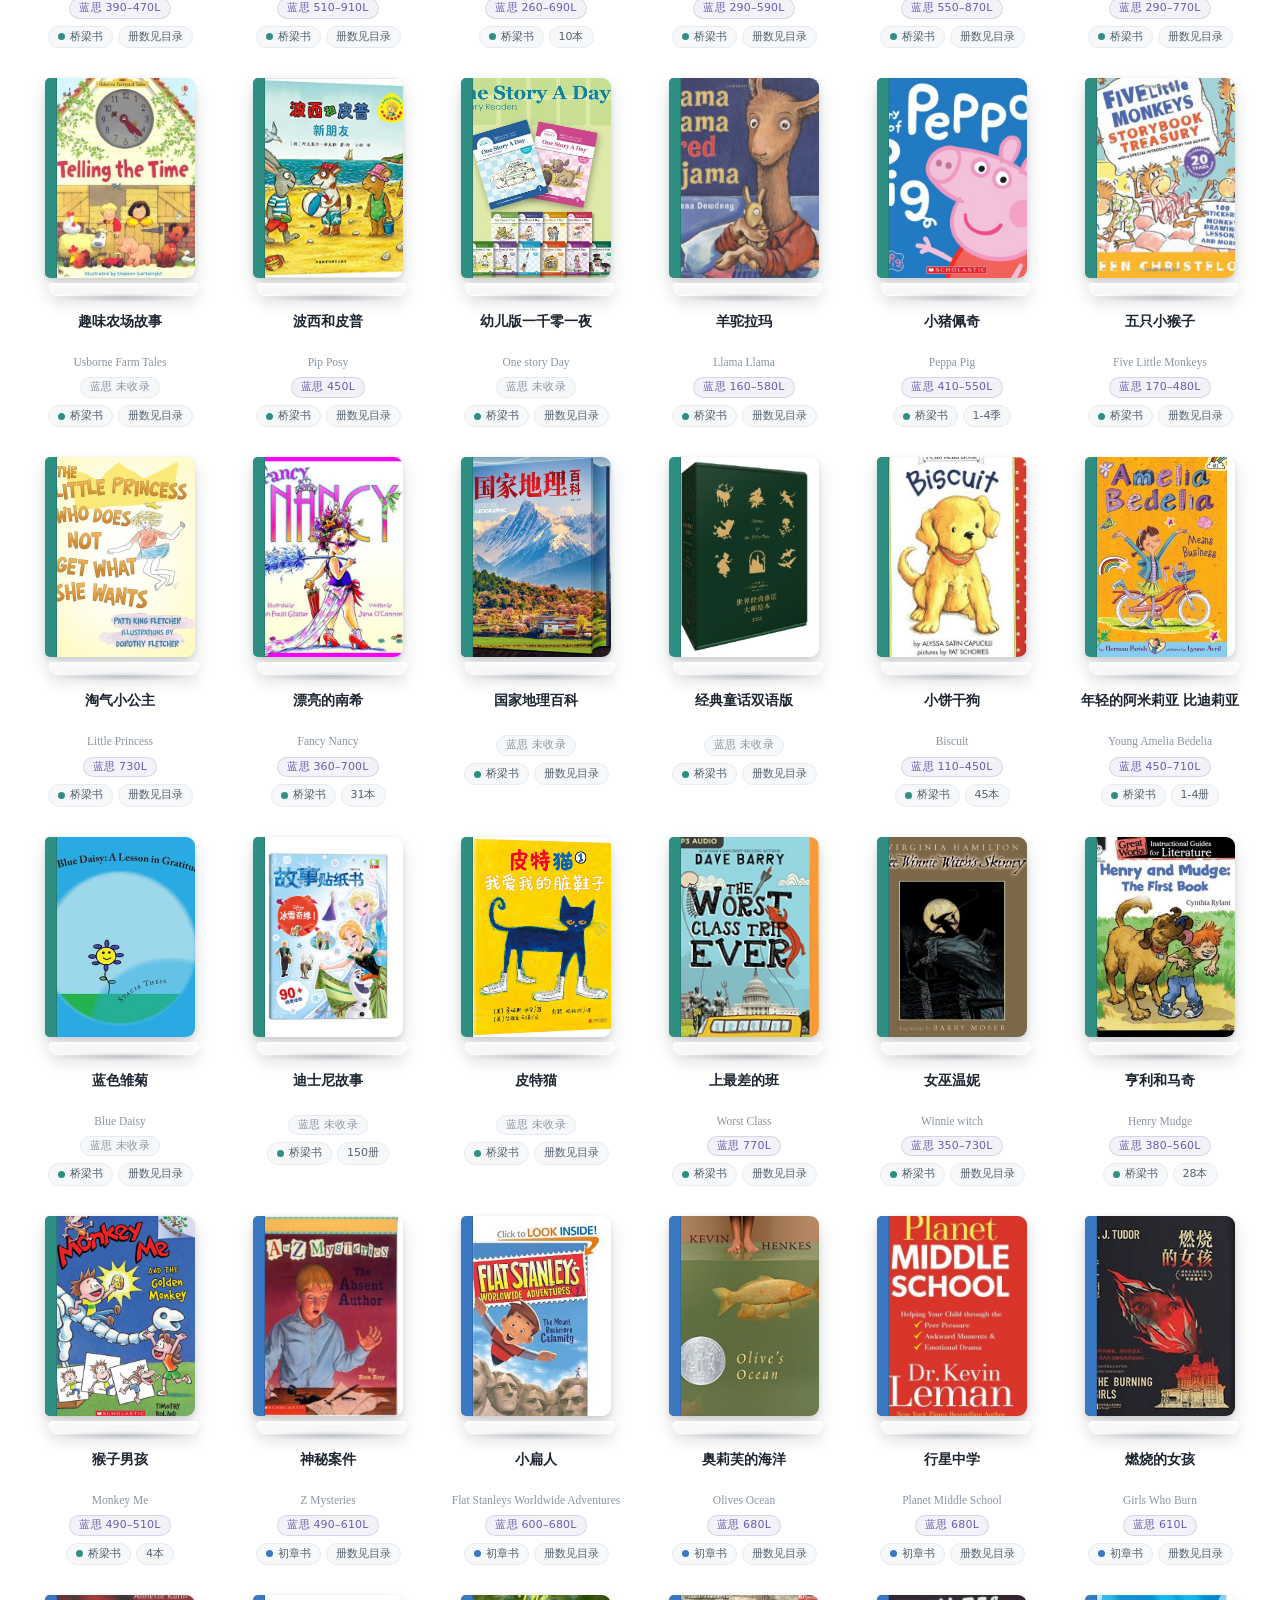
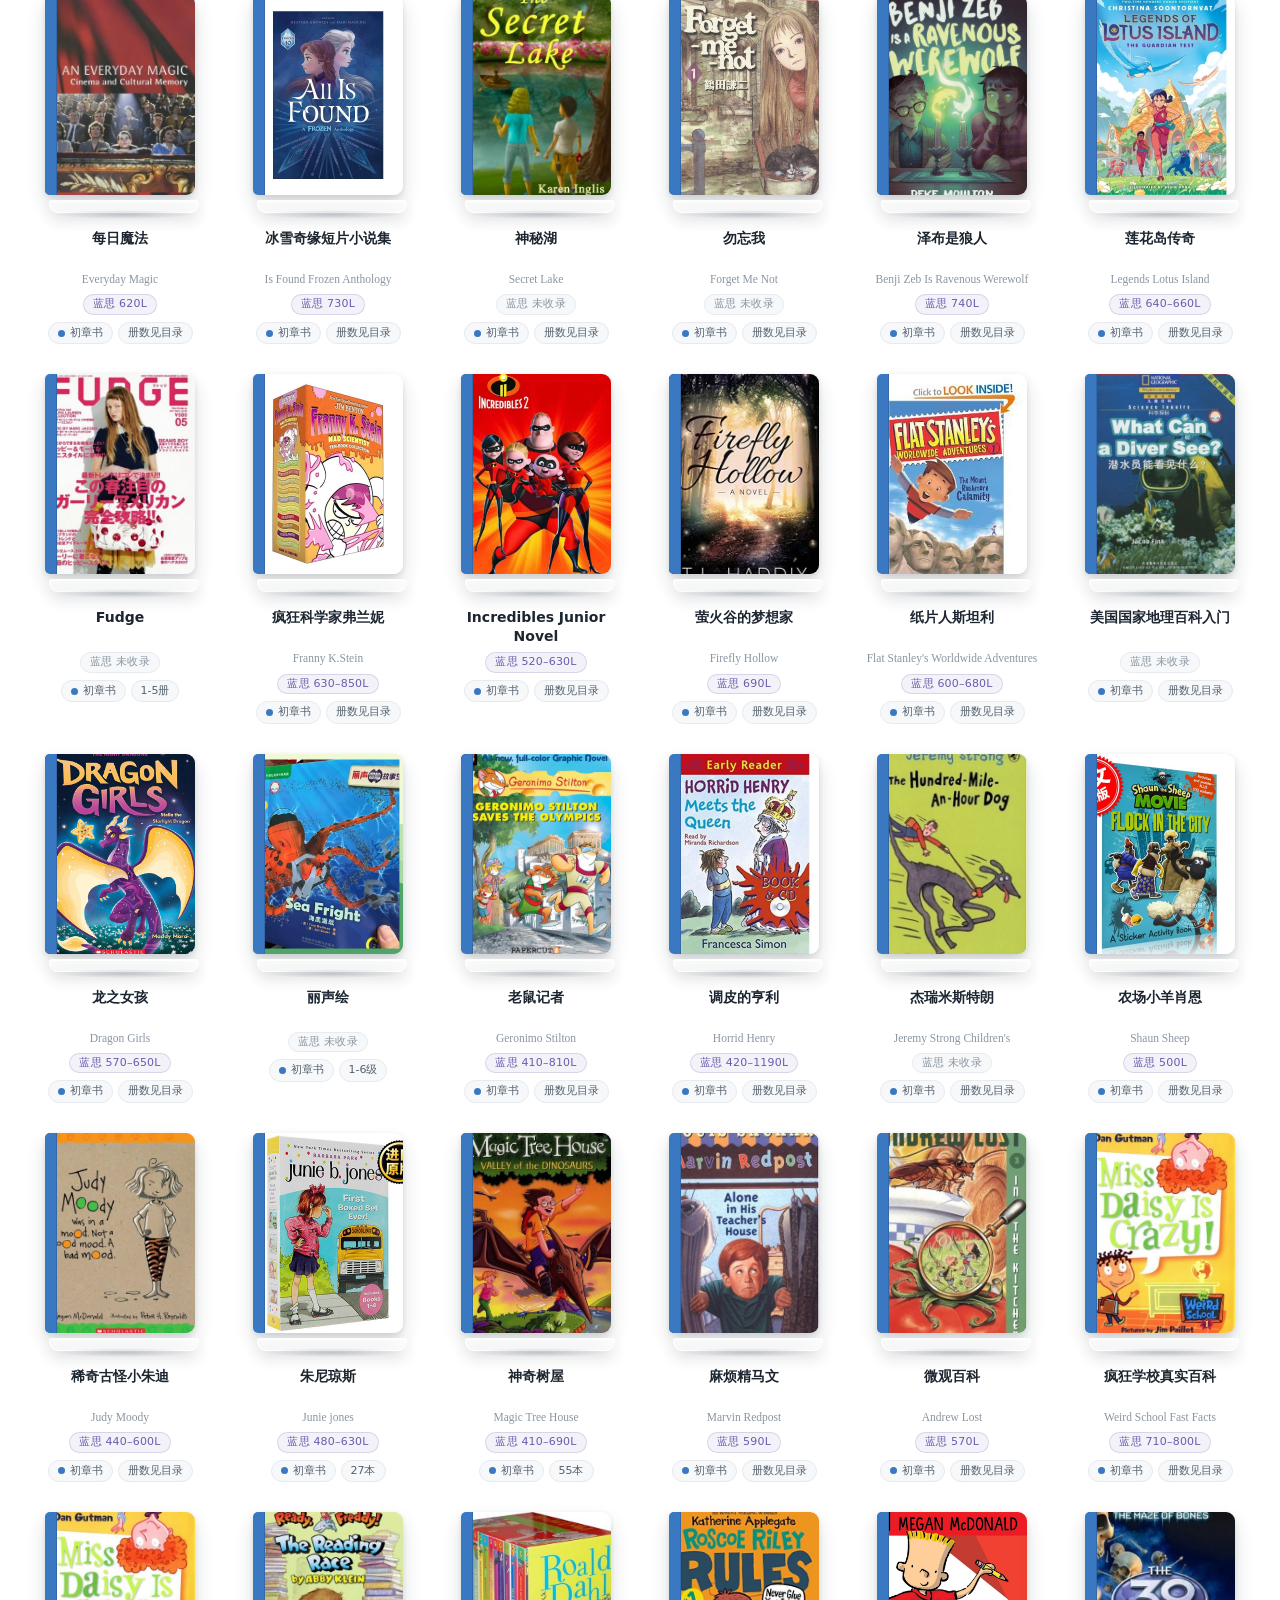
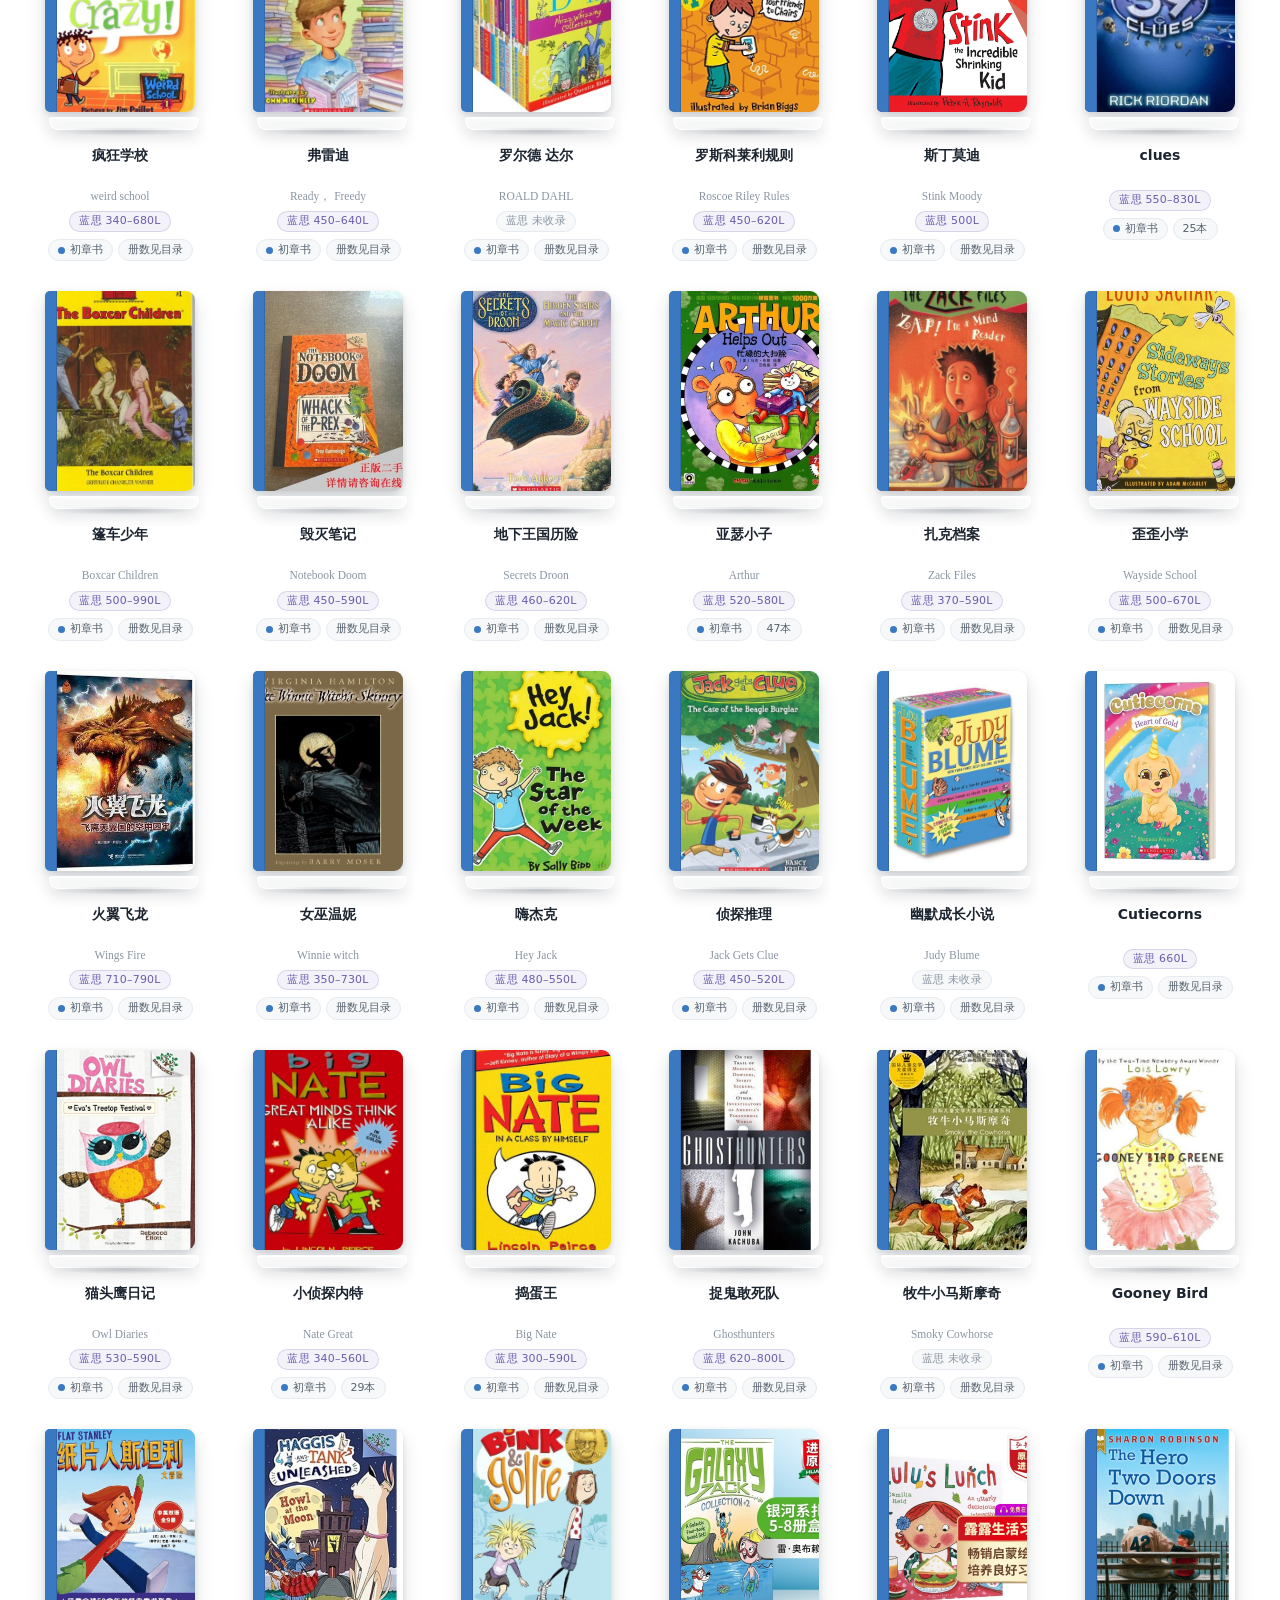
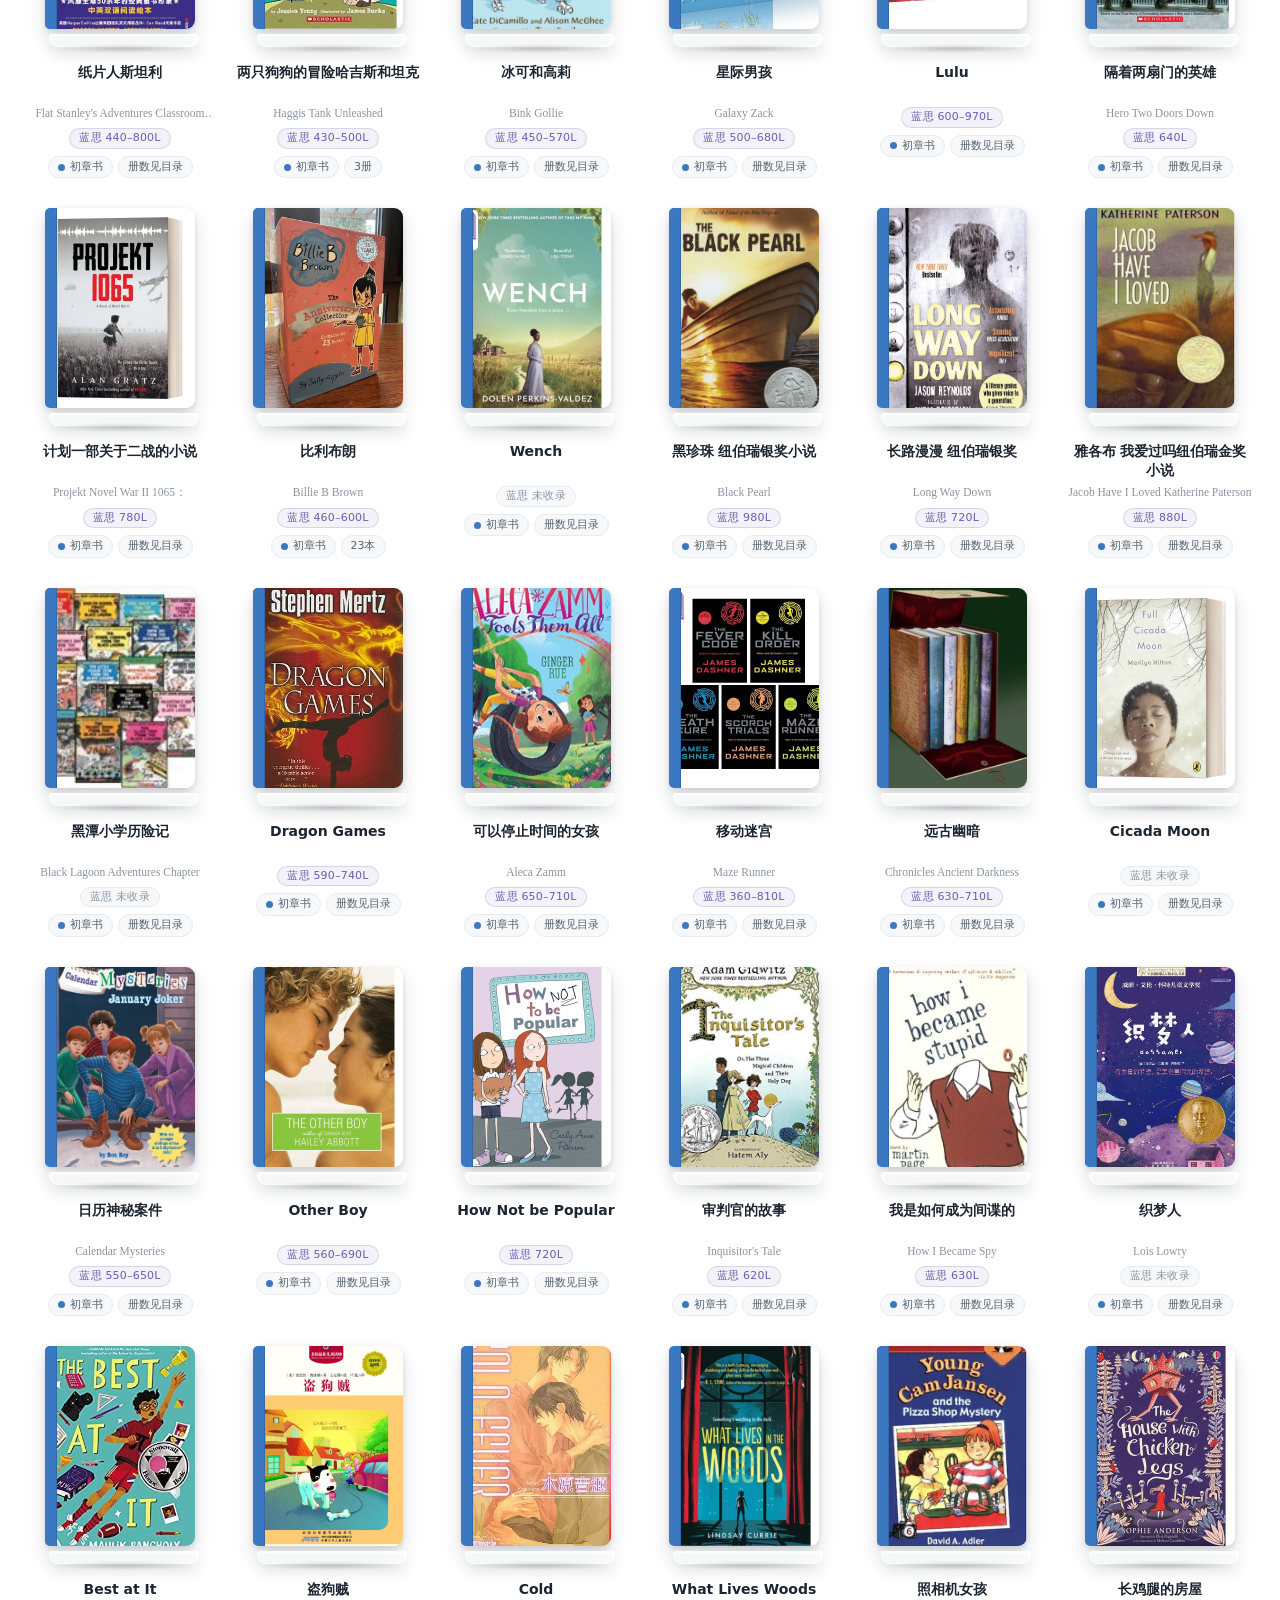
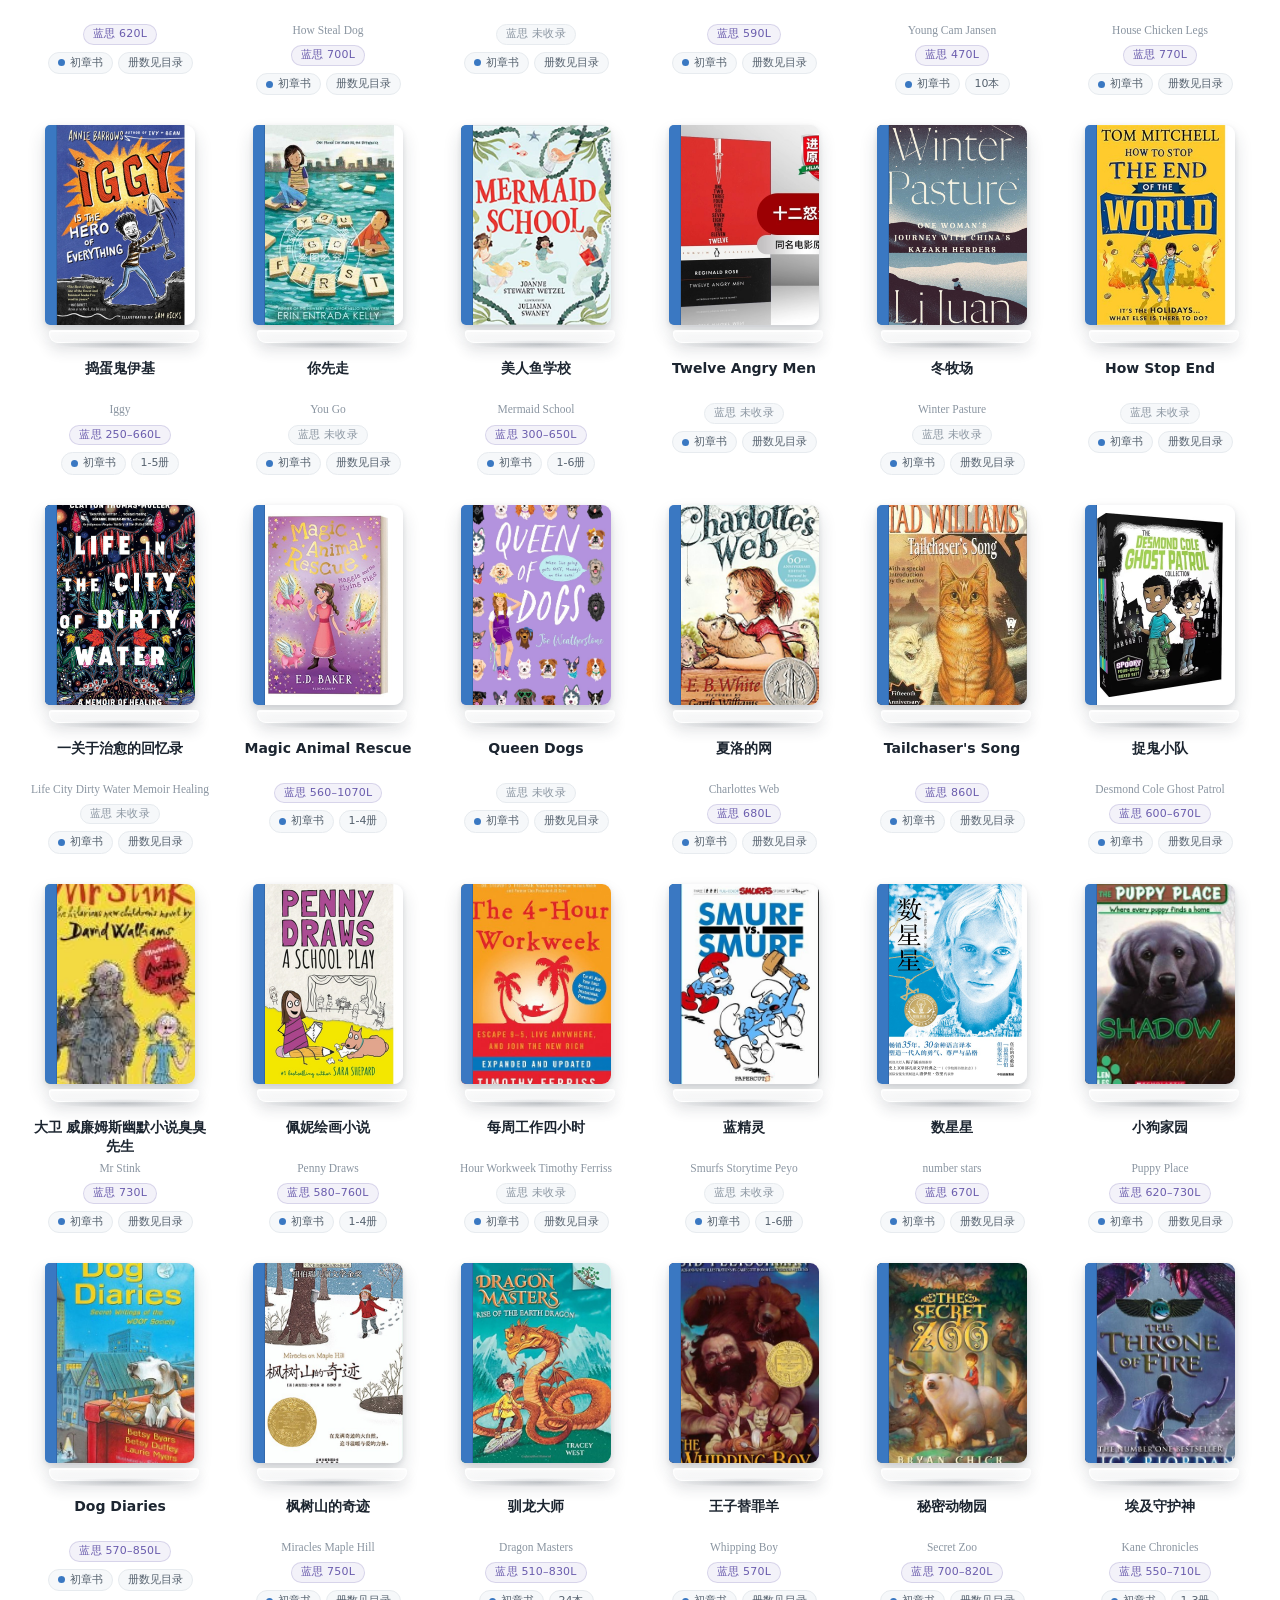
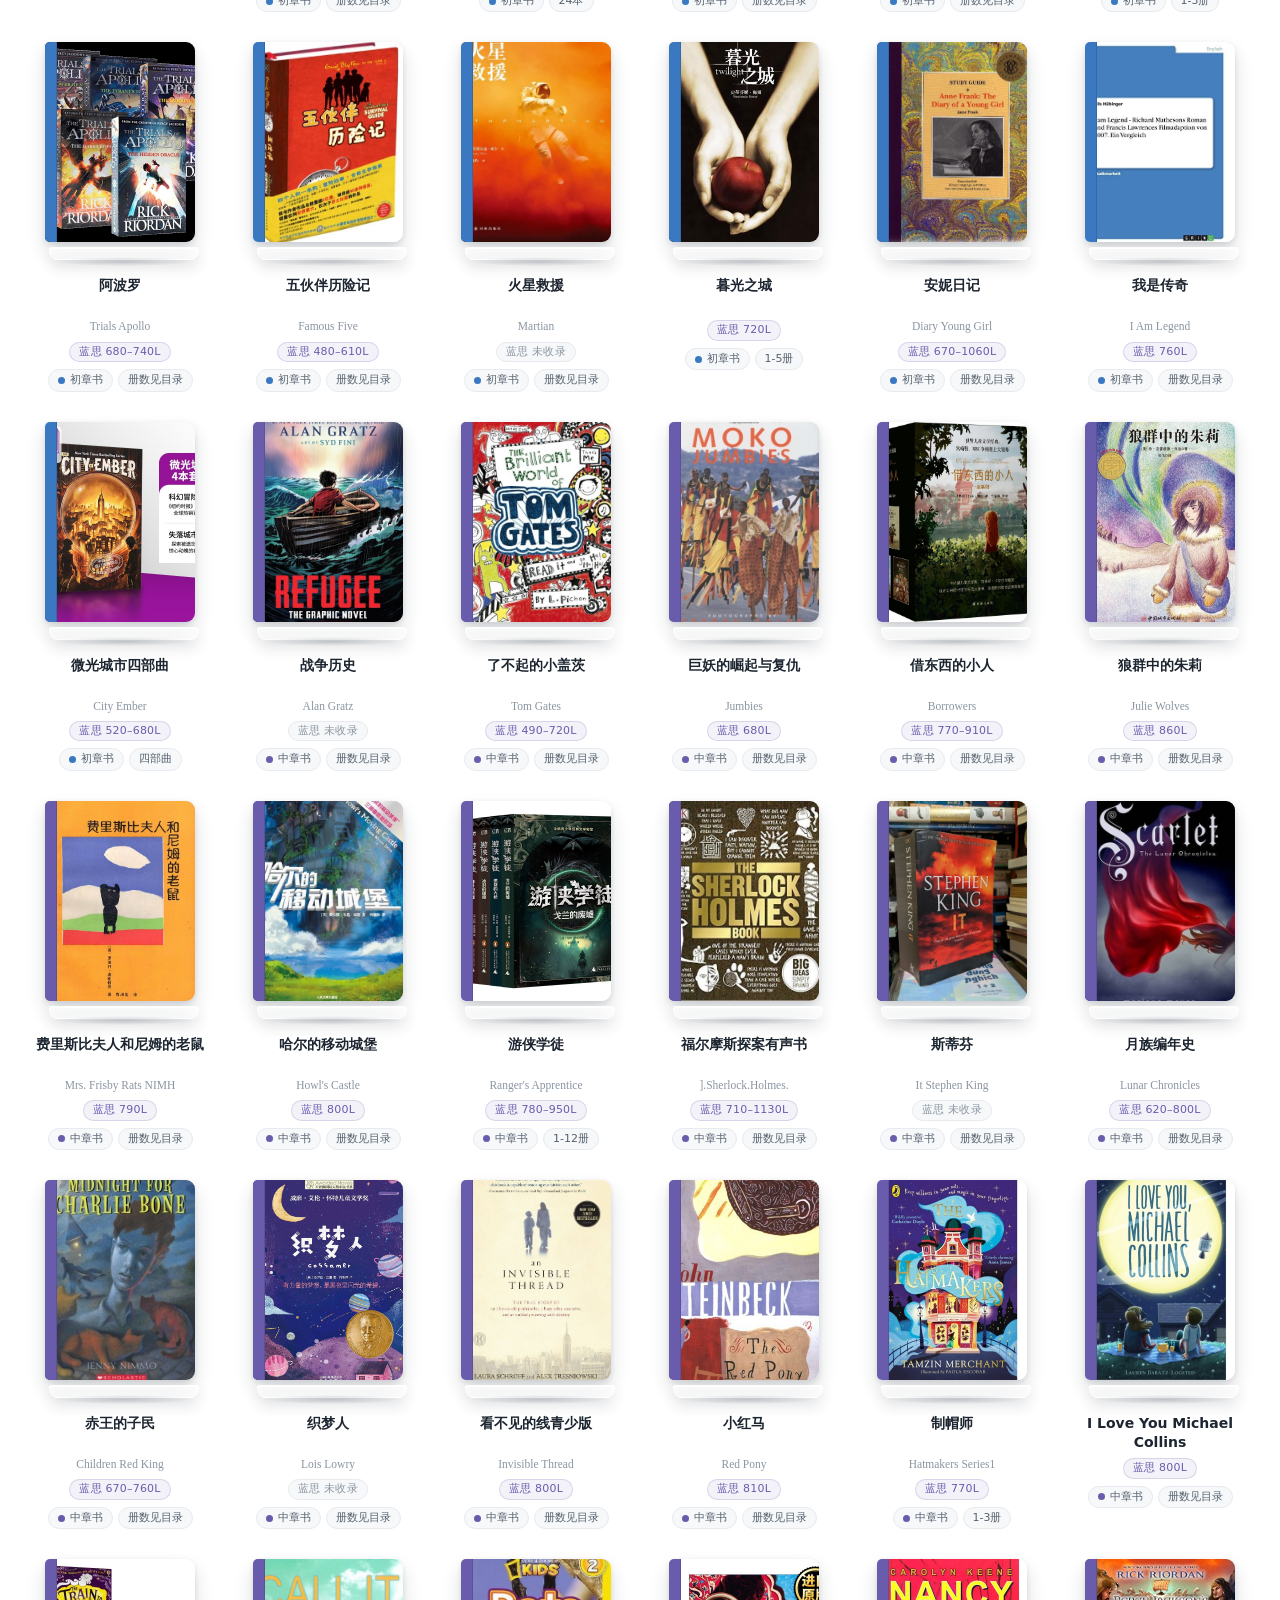
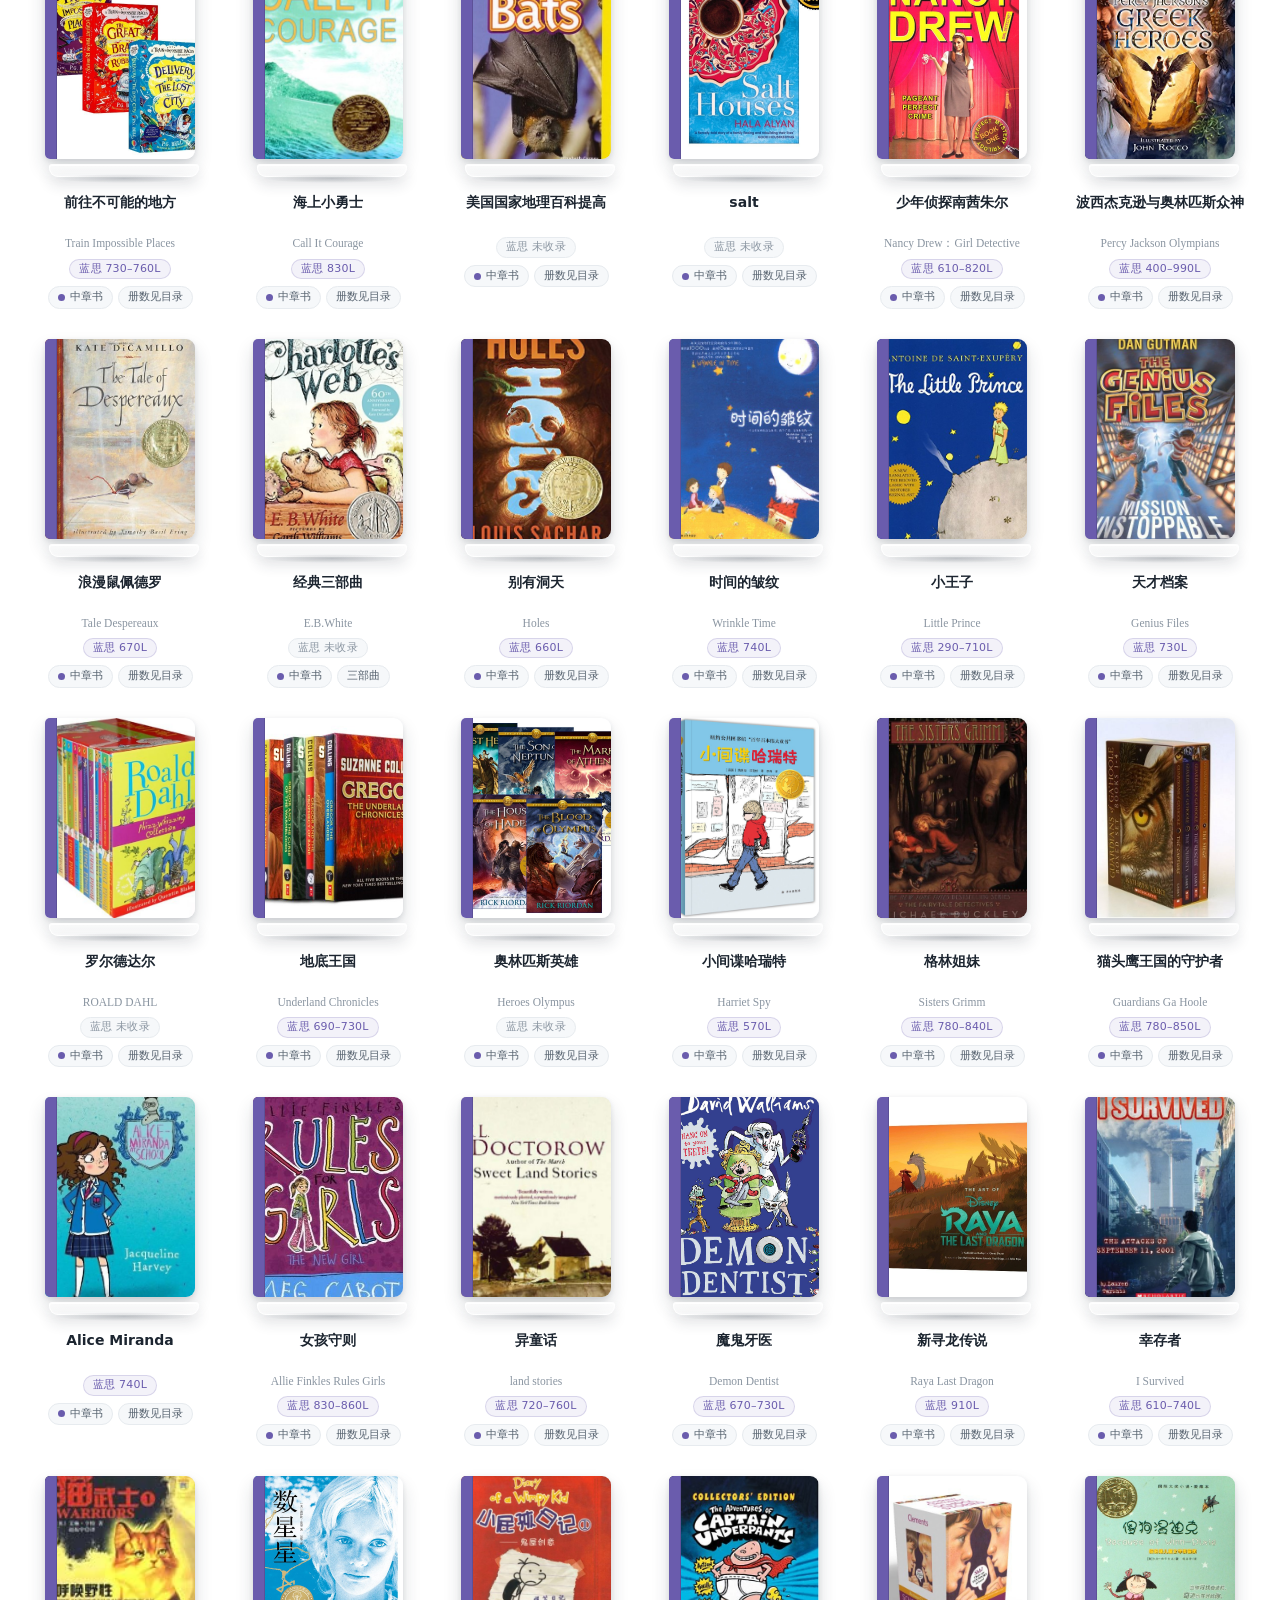
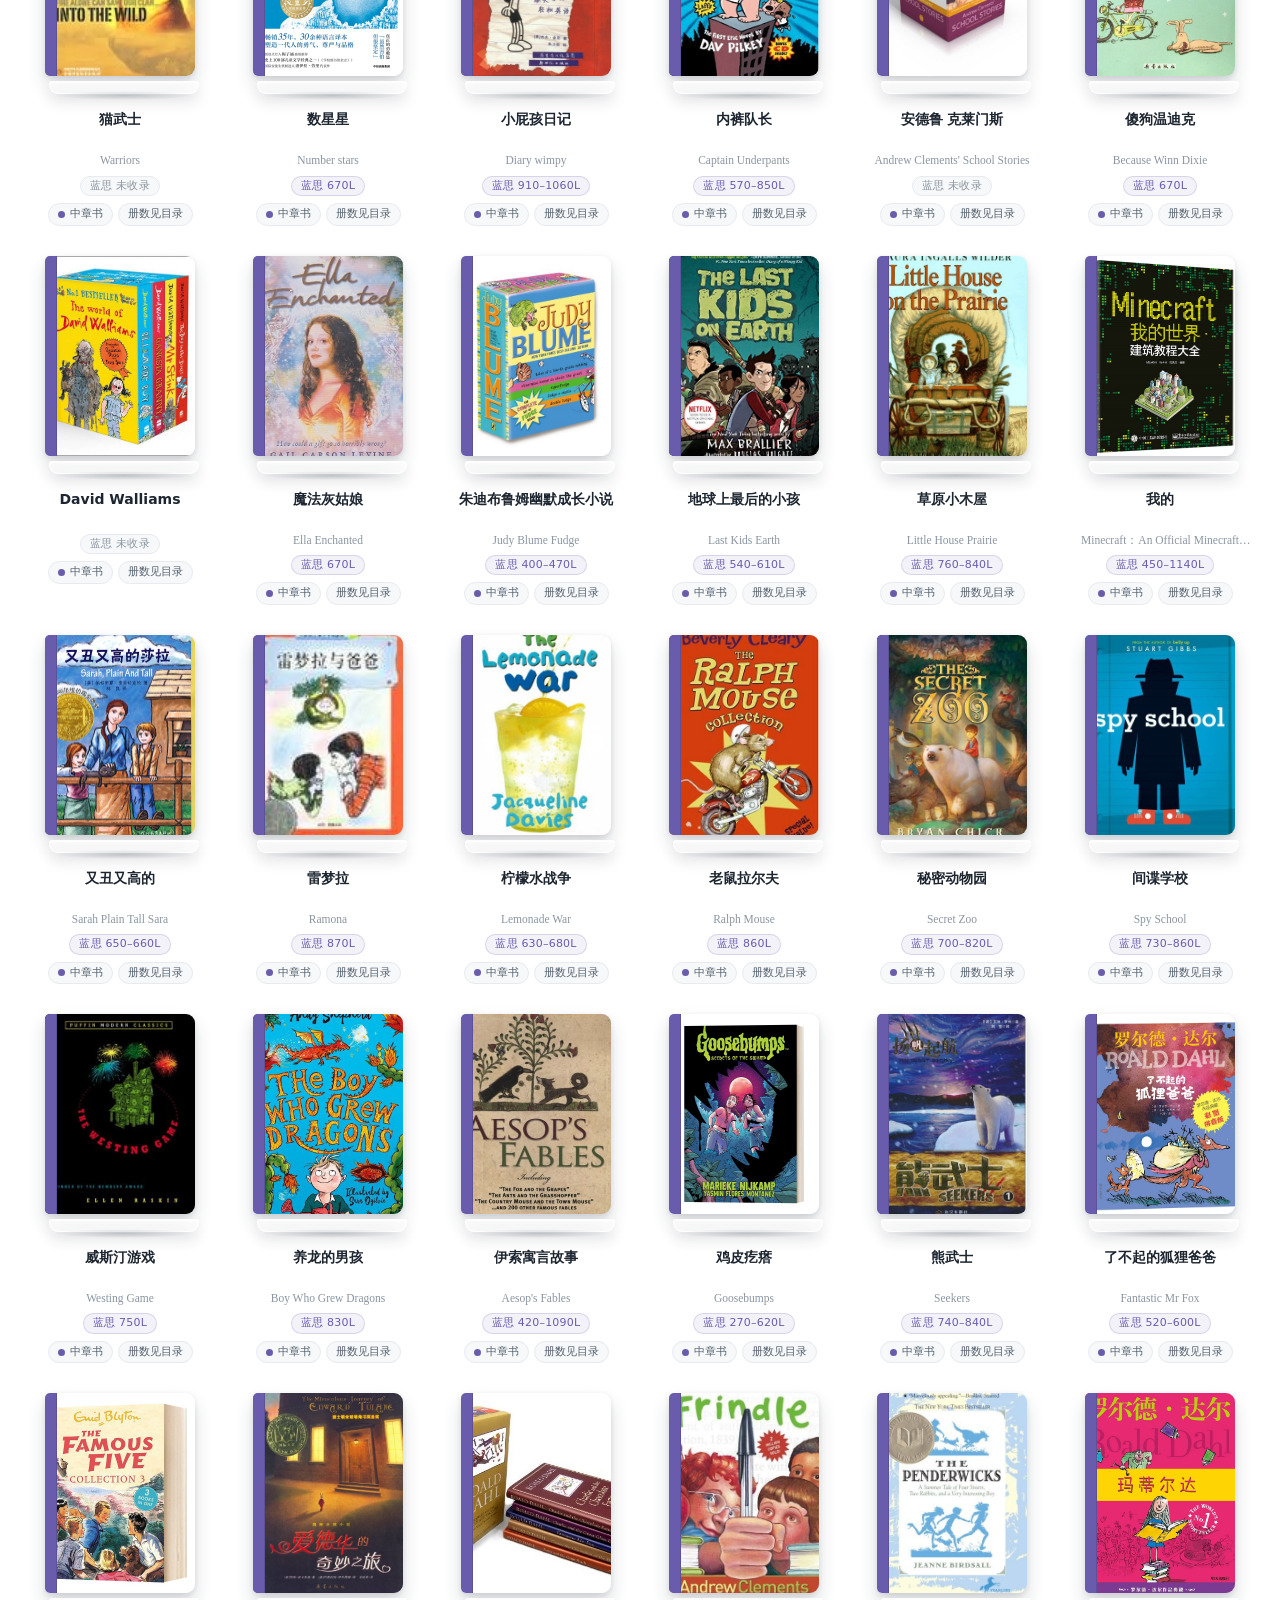
==== commit cc7a113e: "增加有效链接数量提示" ====
--- a/index.html
+++ b/index.html
@@ -156,6 +156,13 @@
                     </div>
                     <div class="top-stats">
                         <span>
+                            有效资源链接
+                            <b id="pan">
+                                71
+                            </b>
+                            套
+                        </span>
+                        <span>
                             馆藏
                             <b id="stat-total">
                                 0
@@ -15888,7 +15895,7 @@
             "t": "1.Fly Guy 苍蝇小子 15本PDF+音频+视频",
             "n": "15本",
             "f": "PDF、MP3音频、MP4视频",
-            "d": "2025-01-08",
+            "d": "2026-10-31",
             "dir": "/【Bridging Books and Chapter Books Collection】/1. Bridging Books/1.Fly Guy 苍蝇小子 15本PDF+音频+视频",
             "u": "https://pan.quark.cn/s/188801c4ab5f#/list/share",
             "c": "assets/covers/桥梁书_1.jpg",
@@ -15909,7 +15916,7 @@
             "t": "Frog and Toad PDF Books+MP3 Audios",
             "n": "4本",
             "f": "PDF、MP3音频、MP4视频、广播剧/课程讲解",
-            "d": "2025-01-08",
+            "d": "2026-10-31",
             "dir": "/【Bridging Books and Chapter Books Collection】/1. Bridging Books/Frog and Toad PDF Books+MP3 Audios",
             "u": "https://pan.baidu.com/s/1kGJfLO7GuhMK1kh7ZhUYjQ?pwd=ny2r",
             "c": "assets/covers/桥梁书_2.jpg",
@@ -15930,7 +15937,7 @@
             "t": "11.mercy Watson 小猪梅西 6本PDF+音频",
             "n": "6本",
             "f": "PDF、MP3音频",
-            "d": "2025-01-08",
+            "d": "2026-10-31",
             "dir": "/【Bridging Books and Chapter Books Collection】/1. Bridging Books/11.mercy Watson 小猪梅西 6本PDF+音频",
             "u": "https://pan.baidu.com/s/1PBEWOisFQvf7EXU79Troyw?pwd=ytb4",
             "c": "assets/covers/桥梁书_3.jpg",
@@ -15951,7 +15958,7 @@
             "t": "12.Kung Pow Chicken宫保鸡丁 4本cbr+PDF+音频",
             "n": "4本",
             "f": "PDF、CBR、MP3音频",
-            "d": "2025-01-10",
+            "d": "2026-11-01",
             "dir": "/【Bridging Books and Chapter Books Collection】/1. Bridging Books/12.Kung Pow Chicken宫保鸡丁 4本cbr+PDF+音频",
             "u": "https://pan.baidu.com/s/1BTBrY1Z0RFKFzaVmtT02Gg?pwd=28c3",
             "c": "assets/covers/桥梁书_4.jpg",
@@ -15967,9 +15974,9 @@
             "t": "13. 4963-2384 Reading House 1-3 PDF Books+PPT+MP3 Audios Download",
             "n": "1-3册",
             "f": "PDF、PPT、MP3音频",
-            "d": "2025-01-08",
+            "d": "2026-10-31",
             "dir": "/【Bridging Books and Chapter Books Collection】/1. Bridging Books/13. 4963-2384 Reading House 1-3 PDF Books+PPT+MP3 Audios Download",
-            "u": "https://dir.doc8.com/?dir=%2F%E3%80%90Bridging+Books+and+Chapter+Books+Collection%E3%80%91%2F1.+Bridging+Books%2F13.+4963-2384+Reading+House+1-3+PDF+Books%2BPPT%2BMP3+Audios+Download&tag=1&u=423037794&recursion=1",
+            "u": "",
             "c": "assets/covers/桥梁书_5.jpg",
             "db": null
         },
@@ -15983,7 +15990,7 @@
             "t": "14.An Elephant and Piggie小象小猪系列绘本 25本PDF+音频",
             "n": "25本",
             "f": "PDF、MP3音频",
-            "d": "2025-01-08",
+            "d": "2026-10-31",
             "dir": "/【Bridging Books and Chapter Books Collection】/1. Bridging Books/14.An Elephant and Piggie小象小猪系列绘本 25本PDF+音频",
             "u": "https://pan.baidu.com/s/1FfGlYpxkS2ZS63vcKgJrrA?pwd=d5gW",
             "c": "assets/covers/桥梁书_6.jpg",
@@ -16004,7 +16011,7 @@
             "t": "15.zack's alligator扎克的鳄鱼 2本PDF",
             "n": "2本",
             "f": "PDF",
-            "d": "2025-01-08",
+            "d": "2026-10-31",
             "dir": "/【Bridging Books and Chapter Books Collection】/1. Bridging Books/15.zack's alligator扎克的鳄鱼 2本PDF",
             "u": "https://pan.baidu.com/s/1ucayyjqB3TQ-43B7x2CFlg?pwd=6574",
             "c": "assets/covers/桥梁书_7.jpg",
@@ -16025,7 +16032,7 @@
             "t": "16.Arthur 亚瑟小子 47本音频+PDF",
             "n": "47本",
             "f": "PDF、MP3音频",
-            "d": "2025-01-08",
+            "d": "2026-10-31",
             "dir": "/【Bridging Books and Chapter Books Collection】/1. Bridging Books/16.Arthur 亚瑟小子 47本音频+PDF",
             "u": "https://pan.baidu.com/s/1a9iEOpC5qFwIgd4Rob9U7A?pwd=pbwm",
             "c": "assets/covers/桥梁书_8.jpg",
@@ -16041,7 +16048,7 @@
             "t": "17.Berenstain Bears贝贝熊25本全 音频+PDF",
             "n": "25本",
             "f": "PDF、MP3音频",
-            "d": "2025-01-08",
+            "d": "2026-10-31",
             "dir": "/【Bridging Books and Chapter Books Collection】/1. Bridging Books/17.Berenstain Bears贝贝熊25本全 音频+PDF",
             "u": "https://pan.baidu.com/s/14vlGQVP5omjOffVY_am7Ew?pwd=k5vz",
             "c": "assets/covers/桥梁书_9.jpg",
@@ -16062,9 +16069,9 @@
             "t": "18.Pinkalicious 粉红控 3本 MP3",
             "n": "3本",
             "f": "MP3音频",
-            "d": "2025-01-08",
+            "d": "2026-10-31",
             "dir": "/【Bridging Books and Chapter Books Collection】/1. Bridging Books/18.Pinkalicious   粉红控 3本 MP3",
-            "u": "https://pan.baidu.com/s/1O5-WPpHtSsR6U33RqjHUuw?pwd=7xzc 提取码: 7xzc",
+            "u": "https://pan.baidu.com/s/1O5-WPpHtSsR6U33RqjHUuw?pwd=7xzc",
             "c": "assets/covers/桥梁书_10.jpg",
             "db": [
                 "Pinkalicious",
@@ -16083,9 +16090,9 @@
             "t": "19.Little Bear系列 5本 PDF+MP3",
             "n": "5本",
             "f": "PDF、MP3音频",
-            "d": "2025-01-08",
+            "d": "2026-10-31",
             "dir": "/【Bridging Books and Chapter Books Collection】/1. Bridging Books/19.Little Bear系列 5本 PDF+MP3",
-            "u": "https://dir.doc8.com/?dir=%2F%E3%80%90Bridging+Books+and+Chapter+Books+Collection%E3%80%91%2F1.+Bridging+Books%2F19.Little+Bear%E7%B3%BB%E5%88%97+5%E6%9C%AC+PDF%2BMP3&tag=1&u=423037794&recursion=1",
+            "u": "",
             "c": "assets/covers/桥梁书_11.jpg",
             "db": [
                 "Little Bear",
@@ -16104,7 +16111,7 @@
             "t": "2.Amelia Bedelia 糊涂女佣系列 33本PDF+音频",
             "n": "33本",
             "f": "PDF、MP3音频",
-            "d": "2025-01-08",
+            "d": "2026-10-31",
             "dir": "/【Bridging Books and Chapter Books Collection】/1. Bridging Books/2.Amelia Bedelia 糊涂女佣系列 33本PDF+音频",
             "u": "https://pan.baidu.com/s/15IxUkIRjLumV0Aa4_mvdBA?pwd=ezan",
             "c": "assets/covers/桥梁书_12.jpg",
@@ -16125,7 +16132,7 @@
             "t": "20.The Magic School Bus神奇校车 20本 PDF+音频",
             "n": "20本",
             "f": "PDF、MP3音频",
-            "d": "2025-01-08",
+            "d": "2026-10-31",
             "dir": "/【Bridging Books and Chapter Books Collection】/1. Bridging Books/20.The Magic School Bus神奇校车 20本 PDF+音频",
             "u": "https://pan.baidu.com/s/1sBjw1Y-B2v_9AAazAmOr6A?pwd=ukj4",
             "c": "assets/covers/桥梁书_13.jpg",
@@ -16146,9 +16153,9 @@
             "t": "21.The Princess in Black黑衣公主 9本azw3+epub+cbr+PDF+音频",
             "n": "9本",
             "f": "PDF、EPUB、AZW3、CBR、MP3音频",
-            "d": "2025-01-08",
+            "d": "2026-10-31",
             "dir": "/【Bridging Books and Chapter Books Collection】/1. Bridging Books/21.The Princess in Black黑衣公主 9本azw3+epub+cbr+PDF+音频",
-            "u": "https://dir.doc8.com/?dir=%2F%E3%80%90Bridging+Books+and+Chapter+Books+Collection%E3%80%91%2F1.+Bridging+Books%2F21.The+Princess+in+Black%E9%BB%91%E8%A1%A3%E5%85%AC%E4%B8%BB+9%E6%9C%ACazw3%2Bepub%2Bcbr%2BPDF%2B%E9%9F%B3%E9%A2%91&tag=1&u=423037794&recursion=1",
+            "u": "",
             "c": "assets/covers/桥梁书_14.jpg",
             "db": [
                 "黑衣公主:嘘.这是个秘密!",
@@ -16167,9 +16174,9 @@
             "t": "22.The Kingdom of Wrenly 鹪鹩王国系列 17本epub+mobi+音频",
             "n": "17本",
             "f": "EPUB、MOBI、MP3音频",
-            "d": "2025-01-08",
+            "d": "2026-10-31",
             "dir": "/【Bridging Books and Chapter Books Collection】/1. Bridging Books/22.The Kingdom of Wrenly 鹪鹩王国系列 17本epub+mobi+音频",
-            "u": "https://dir.doc8.com/?dir=%2F%E3%80%90Bridging+Books+and+Chapter+Books+Collection%E3%80%91%2F1.+Bridging+Books%2F22.The+Kingdom+of+Wrenly+%E9%B9%AA%E9%B9%A9%E7%8E%8B%E5%9B%BD%E7%B3%BB%E5%88%97+17%E6%9C%ACepub%2Bmobi%2B%E9%9F%B3%E9%A2%91&tag=1&u=423037794&recursion=1",
+            "u": "",
             "c": "assets/covers/桥梁书_15.jpg",
             "db": null
         },
@@ -16183,9 +16190,9 @@
             "t": "23.Who Would Win谁会赢系列 音频",
             "n": "",
             "f": "MP3音频",
-            "d": "2025-01-08",
+            "d": "2026-10-31",
             "dir": "/【Bridging Books and Chapter Books Collection】/1. Bridging Books/23.Who Would Win谁会赢系列 音频",
-            "u": "https://dir.doc8.com/?dir=%2F%E3%80%90Bridging+Books+and+Chapter+Books+Collection%E3%80%91%2F1.+Bridging+Books%2F23.Who+Would+Win%E8%B0%81%E4%BC%9A%E8%B5%A2%E7%B3%BB%E5%88%97+%E9%9F%B3%E9%A2%91&tag=1&u=423037794&recursion=1",
+            "u": "",
             "c": "assets/covers/桥梁书_16.jpg",
             "db": [
                 "Who Would Win? Hornet vs. Wasp",
@@ -16204,9 +16211,9 @@
             "t": "24.My First Reading Library我的第一图书馆 PDF+音频",
             "n": "",
             "f": "PDF、MP3音频",
-            "d": "2025-01-08",
+            "d": "2026-10-31",
             "dir": "/【Bridging Books and Chapter Books Collection】/1. Bridging Books/24.My First Reading Library我的第一图书馆 PDF+音频",
-            "u": "https://dir.doc8.com/?dir=%2F%E3%80%90Bridging+Books+and+Chapter+Books+Collection%E3%80%91%2F1.+Bridging+Books%2F24.My+First+Reading+Library%E6%88%91%E7%9A%84%E7%AC%AC%E4%B8%80%E5%9B%BE%E4%B9%A6%E9%A6%86+PDF%2B%E9%9F%B3%E9%A2%91&tag=1&u=423037794&recursion=1",
+            "u": "",
             "c": "assets/covers/桥梁书_17.jpg",
             "db": null
         },
@@ -16220,9 +16227,9 @@
             "t": "25.My Second Reading Library我的第二图书馆 PDF+音频",
             "n": "",
             "f": "PDF、MP3音频",
-            "d": "2025-01-08",
+            "d": "2026-10-31",
             "dir": "/【Bridging Books and Chapter Books Collection】/1. Bridging Books/25.My Second Reading Library我的第二图书馆 PDF+音频",
-            "u": "https://dir.doc8.com/?dir=%2F%E3%80%90Bridging+Books+and+Chapter+Books+Collection%E3%80%91%2F1.+Bridging+Books%2F25.My+Second+Reading+Library%E6%88%91%E7%9A%84%E7%AC%AC%E4%BA%8C%E5%9B%BE%E4%B9%A6%E9%A6%86+PDF%2B%E9%9F%B3%E9%A2%91&tag=1&u=423037794&recursion=1",
+            "u": "",
             "c": "assets/covers/桥梁书_18.jpg",
             "db": null
         },
@@ -16236,9 +16243,9 @@
             "t": "26.Amazing Stardust Friends Series星辰之友 2本zaw3",
             "n": "2本",
             "f": "AZW3",
-            "d": "2025-01-08",
+            "d": "2026-10-31",
             "dir": "/【Bridging Books and Chapter Books Collection】/1. Bridging Books/26.Amazing Stardust Friends Series星辰之友 2本zaw3",
-            "u": "https://dir.doc8.com/?dir=%2F%E3%80%90Bridging+Books+and+Chapter+Books+Collection%E3%80%91%2F1.+Bridging+Books%2F26.Amazing+Stardust+Friends+Series%E6%98%9F%E8%BE%B0%E4%B9%8B%E5%8F%8B+2%E6%9C%ACzaw3&tag=1&u=423037794&recursion=1",
+            "u": "",
             "c": "assets/covers/桥梁书_19.jpg",
             "db": null
         },
@@ -16252,9 +16259,9 @@
             "t": "27.Press Start! 方块兔 10本 zaw3+epub+PDF+5本音频",
             "n": "10本",
             "f": "PDF、EPUB、AZW3、MP3音频",
-            "d": "2025-01-08",
+            "d": "2026-10-31",
             "dir": "/【Bridging Books and Chapter Books Collection】/1. Bridging Books/27.Press Start! 方块兔 10本 zaw3+epub+PDF+5本音频",
-            "u": "https://dir.doc8.com/?dir=%2F%E3%80%90Bridging+Books+and+Chapter+Books+Collection%E3%80%91%2F1.+Bridging+Books%2F27.Press+Start%21+%E6%96%B9%E5%9D%97%E5%85%94+10%E6%9C%AC+zaw3%2Bepub%2BPDF%2B5%E6%9C%AC%E9%9F%B3%E9%A2%91&tag=1&u=423037794&recursion=1",
+            "u": "",
             "c": "assets/covers/桥梁书_20.jpg",
             "db": [
                 "Press Start!",
@@ -16273,9 +16280,9 @@
             "t": "28.Lotus Lane Series莲花巷女生日记 4本azw3",
             "n": "4本",
             "f": "AZW3",
-            "d": "2025-01-08",
+            "d": "2026-10-31",
             "dir": "/【Bridging Books and Chapter Books Collection】/1. Bridging Books/28.Lotus Lane Series莲花巷女生日记 4本azw3",
-            "u": "https://dir.doc8.com/?dir=%2F%E3%80%90Bridging+Books+and+Chapter+Books+Collection%E3%80%91%2F1.+Bridging+Books%2F28.Lotus+Lane+Series%E8%8E%B2%E8%8A%B1%E5%B7%B7%E5%A5%B3%E7%94%9F%E6%97%A5%E8%AE%B0+4%E6%9C%ACazw3&tag=1&u=423037794&recursion=1",
+            "u": "",
             "c": "assets/covers/桥梁书_21.jpg",
             "db": null
         },
@@ -16289,9 +16296,9 @@
             "t": "29.Eerie Elementary Series怪诞小学 10本azw3+音频",
             "n": "10本",
             "f": "AZW3、MP3音频",
-            "d": "2025-01-08",
+            "d": "2026-10-31",
             "dir": "/【Bridging Books and Chapter Books Collection】/1. Bridging Books/29.Eerie Elementary Series怪诞小学 10本azw3+音频",
-            "u": "https://dir.doc8.com/?dir=%2F%E3%80%90Bridging+Books+and+Chapter+Books+Collection%E3%80%91%2F1.+Bridging+Books%2F29.Eerie+Elementary+Series%E6%80%AA%E8%AF%9E%E5%B0%8F%E5%AD%A6+10%E6%9C%ACazw3%2B%E9%9F%B3%E9%A2%91&tag=1&u=423037794&recursion=1",
+            "u": "",
             "c": "assets/covers/桥梁书_22.jpg",
             "db": [
                 "怪诞小学",
@@ -16310,7 +16317,7 @@
             "t": "3.Nate The Great 大侦探内特 29本PDF+音频",
             "n": "29本",
             "f": "PDF、MP3音频",
-            "d": "2025-01-08",
+            "d": "2026-10-31",
             "dir": "/【Bridging Books and Chapter Books Collection】/1. Bridging Books/3.Nate The Great 小侦探内特 29本PDF+音频",
             "u": "https://pan.baidu.com/s/1RzkKY3OWsUnG04BI6MUWgA?pwd=8888",
             "c": "assets/covers/桥梁书_23.jpg",
@@ -16331,9 +16338,9 @@
             "t": "30.How Do Dinosaurs Say Good Night恐龙怎么说晚安 6本PDF",
             "n": "6本",
             "f": "PDF",
-            "d": "2025-01-08",
+            "d": "2026-10-31",
             "dir": "/【Bridging Books and Chapter Books Collection】/1. Bridging Books/30.How Do Dinosaurs Say Good Night恐龙怎么说晚安 6本PDF",
-            "u": "https://dir.doc8.com/?dir=%2F%E3%80%90Bridging+Books+and+Chapter+Books+Collection%E3%80%91%2F1.+Bridging+Books%2F30.How+Do+Dinosaurs+Say+Good+Night%E6%81%90%E9%BE%99%E6%80%8E%E4%B9%88%E8%AF%B4%E6%99%9A%E5%AE%89+6%E6%9C%ACPDF&tag=1&u=423037794&recursion=1",
+            "u": "",
             "c": "assets/covers/桥梁书_24.jpg",
             "db": [
                 "How Do Dinosaurs Say Good Night?",
@@ -16352,9 +16359,9 @@
             "t": "31.See How They Grow动物成长绘本 15本PDF",
             "n": "15本",
             "f": "PDF",
-            "d": "2025-01-08",
+            "d": "2026-10-31",
             "dir": "/【Bridging Books and Chapter Books Collection】/1. Bridging Books/31.See How They Grow动物成长绘本 15本PDF",
-            "u": "https://dir.doc8.com/?dir=%2F%E3%80%90Bridging+Books+and+Chapter+Books+Collection%E3%80%91%2F1.+Bridging+Books%2F31.See+How+They+Grow%E5%8A%A8%E7%89%A9%E6%88%90%E9%95%BF%E7%BB%98%E6%9C%AC+15%E6%9C%ACPDF&tag=1&u=423037794&recursion=1",
+            "u": "",
             "c": "assets/covers/桥梁书_25.jpg",
             "db": [
                 "See How They Grow",
@@ -16373,9 +16380,9 @@
             "t": "32.Princess Pink and the Land of Fake-Believe 粉红公主和虚无世界 4本azw3",
             "n": "4本",
             "f": "AZW3",
-            "d": "2025-01-08",
+            "d": "2026-10-31",
             "dir": "/【Bridging Books and Chapter Books Collection】/1. Bridging Books/32.Princess Pink and the Land of Fake-Believe 粉红公主和虚无世界 4本azw3",
-            "u": "https://dir.doc8.com/?dir=%2F%E3%80%90Bridging+Books+and+Chapter+Books+Collection%E3%80%91%2F1.+Bridging+Books%2F32.Princess+Pink+and+the+Land+of+Fake-Believe+%E7%B2%89%E7%BA%A2%E5%85%AC%E4%B8%BB%E5%92%8C%E8%99%9A%E6%97%A0%E4%B8%96%E7%95%8C+4%E6%9C%ACazw3&tag=1&u=423037794&recursion=1",
+            "u": "",
             "c": "assets/covers/桥梁书_26.jpg",
             "db": null
         },
@@ -16389,9 +16396,9 @@
             "t": "33.科普原版learning ladders1-3级全套电子版pdf30个+音频29个",
             "n": "1-3级",
             "f": "PDF、MP3音频",
-            "d": "2025-01-08",
+            "d": "2026-10-31",
             "dir": "/【Bridging Books and Chapter Books Collection】/1. Bridging Books/33.科普原版learning ladders1-3级全套电子版pdf30个+音频29个",
-            "u": "https://dir.doc8.com/?dir=%2F%E3%80%90Bridging+Books+and+Chapter+Books+Collection%E3%80%91%2F1.+Bridging+Books%2F33.%E7%A7%91%E6%99%AE%E5%8E%9F%E7%89%88learning+ladders1-3%E7%BA%A7%E5%85%A8%E5%A5%97%E7%94%B5%E5%AD%90%E7%89%88pdf30%E4%B8%AA%2B%E9%9F%B3%E9%A2%9129%E4%B8%AA&tag=1&u=423037794&recursion=1",
+            "u": "",
             "c": "assets/covers/桥梁书_27.jpg",
             "db": null
         },
@@ -16405,9 +16412,9 @@
             "t": "34.美国纽约公共图书馆Top 100英文绘本+音频",
             "n": "",
             "f": "MP3音频",
-            "d": "2025-01-08",
+            "d": "2026-10-31",
             "dir": "/【Bridging Books and Chapter Books Collection】/1. Bridging Books/34.美国纽约公共图书馆Top 100英文绘本+音频",
-            "u": "https://dir.doc8.com/?dir=%2F%E3%80%90Bridging+Books+and+Chapter+Books+Collection%E3%80%91%2F1.+Bridging+Books%2F34.%E7%BE%8E%E5%9B%BD%E7%BA%BD%E7%BA%A6%E5%85%AC%E5%85%B1%E5%9B%BE%E4%B9%A6%E9%A6%86Top+100%E8%8B%B1%E6%96%87%E7%BB%98%E6%9C%AC%2B%E9%9F%B3%E9%A2%91&tag=1&u=423037794&recursion=1",
+            "u": "",
             "c": "assets/covers/桥梁书_28.jpg",
             "db": null
         },
@@ -16421,9 +16428,9 @@
             "t": "35.Penguin Readers 企鹅英语分级读物 L0-L6全套99本+音频",
             "n": "99本",
             "f": "MP3音频",
-            "d": "2025-01-08",
+            "d": "2026-10-31",
             "dir": "/【Bridging Books and Chapter Books Collection】/1. Bridging Books/35.Penguin Readers 企鹅英语分级读物 L0-L6全套99本+音频",
-            "u": "https://dir.doc8.com/?dir=%2F%E3%80%90Bridging+Books+and+Chapter+Books+Collection%E3%80%91%2F1.+Bridging+Books%2F35.Penguin+Readers+%E4%BC%81%E9%B9%85%E8%8B%B1%E8%AF%AD%E5%88%86%E7%BA%A7%E8%AF%BB%E7%89%A9+L0-L6%E5%85%A8%E5%A5%9799%E6%9C%AC%2B%E9%9F%B3%E9%A2%91&tag=1&u=423037794&recursion=1",
+            "u": "dir=%2F%E3%80%90Bridging+Books+and+Chapter+Books+Collection%E3%80%91%2F1.+Bridging+Books%2F35.Penguin+Readers+%E4%BC%81%E9%B9%85%E8%8B%B1%E8%AF%AD%E5%88%86%E7%BA%A7%E8%AF%BB%E7%89%A9+L0-L6%E5%85%A8%E5%A5%9799%E6%9C%AC%2B%E9%9F%B3%E9%A2%91&tag=1&u=423037794&recursion=1",
             "c": "assets/covers/桥梁书_29.jpg",
             "db": null
         },
@@ -16437,9 +16444,9 @@
             "t": "36.牛津小土豆potato 12本PDF+音频",
             "n": "12本",
             "f": "PDF、MP3音频",
-            "d": "2025-01-08",
+            "d": "2026-10-31",
             "dir": "/【Bridging Books and Chapter Books Collection】/1. Bridging Books/36.牛津小土豆potato 12本PDF+音频",
-            "u": "https://dir.doc8.com/?dir=%2F%E3%80%90Bridging+Books+and+Chapter+Books+Collection%E3%80%91%2F1.+Bridging+Books%2F36.%E7%89%9B%E6%B4%A5%E5%B0%8F%E5%9C%9F%E8%B1%86potato+12%E6%9C%ACPDF%2B%E9%9F%B3%E9%A2%91&tag=1&u=423037794&recursion=1",
+            "u": "dir=%2F%E3%80%90Bridging+Books+and+Chapter+Books+Collection%E3%80%91%2F1.+Bridging+Books%2F36.%E7%89%9B%E6%B4%A5%E5%B0%8F%E5%9C%9F%E8%B1%86potato+12%E6%9C%ACPDF%2B%E9%9F%B3%E9%A2%91&tag=1&u=423037794&recursion=1",
             "c": "assets/covers/桥梁书_30.jpg",
             "db": [
                 "Potato Pals 1",
@@ -16458,9 +16465,9 @@
             "t": "37.A little Golden Books 小金书11本PDF",
             "n": "11本",
             "f": "PDF",
-            "d": "2025-01-08",
+            "d": "2026-10-31",
             "dir": "/【Bridging Books and Chapter Books Collection】/1. Bridging Books/37.A little Golden Books 小金书11本PDF",
-            "u": "https://dir.doc8.com/?dir=%2F%E3%80%90Bridging+Books+and+Chapter+Books+Collection%E3%80%91%2F1.+Bridging+Books%2F37.A+little+Golden+Books+%E5%B0%8F%E9%87%91%E4%B9%A611%E6%9C%ACPDF&tag=1&u=423037794&recursion=1",
+            "u": "dir=%2F%E3%80%90Bridging+Books+and+Chapter+Books+Collection%E3%80%91%2F1.+Bridging+Books%2F37.A+little+Golden+Books+%E5%B0%8F%E9%87%91%E4%B9%A611%E6%9C%ACPDF&tag=1&u=423037794&recursion=1",
             "c": "assets/covers/桥梁书_31.jpg",
             "db": [
                 "Little Golden Book Collection",
@@ -16479,9 +16486,9 @@
             "t": "38.Wednesday and Woof Series 儿童侦探英文阅读 3本mobi+epub",
             "n": "3本",
             "f": "EPUB、MOBI",
-            "d": "2025-01-08",
+            "d": "2026-10-31",
             "dir": "/【Bridging Books and Chapter Books Collection】/1. Bridging Books/38.Wednesday and Woof Series 儿童侦探英文阅读 3本mobi+epub",
-            "u": "https://dir.doc8.com/?dir=%2F%E3%80%90Bridging+Books+and+Chapter+Books+Collection%E3%80%91%2F1.+Bridging+Books%2F38.Wednesday+and+Woof+Series+%E5%84%BF%E7%AB%A5%E4%BE%A6%E6%8E%A2%E8%8B%B1%E6%96%87%E9%98%85%E8%AF%BB+3%E6%9C%ACmobi%2Bepub&tag=1&u=423037794&recursion=1",
+            "u": "dir=%2F%E3%80%90Bridging+Books+and+Chapter+Books+Collection%E3%80%91%2F1.+Bridging+Books%2F38.Wednesday+and+Woof+Series+%E5%84%BF%E7%AB%A5%E4%BE%A6%E6%8E%A2%E8%8B%B1%E6%96%87%E9%98%85%E8%AF%BB+3%E6%9C%ACmobi%2Bepub&tag=1&u=423037794&recursion=1",
             "c": "assets/covers/桥梁书_32.jpg",
             "db": null
         },
@@ -16495,9 +16502,9 @@
             "t": "39.My Happy Life Series小确幸 音频+mobi+epub",
             "n": "",
             "f": "EPUB、MOBI、MP3音频",
-            "d": "2025-01-08",
+            "d": "2026-10-31",
             "dir": "/【Bridging Books and Chapter Books Collection】/1. Bridging Books/39.My Happy Life Series小确幸 音频+mobi+epub",
-            "u": "https://dir.doc8.com/?dir=%2F%E3%80%90Bridging+Books+and+Chapter+Books+Collection%E3%80%91%2F1.+Bridging+Books%2F39.My+Happy+Life+Series%E5%B0%8F%E7%A1%AE%E5%B9%B8+%E9%9F%B3%E9%A2%91%2Bmobi%2Bepub&tag=1&u=423037794&recursion=1",
+            "u": "dir=%2F%E3%80%90Bridging+Books+and+Chapter+Books+Collection%E3%80%91%2F1.+Bridging+Books%2F39.My+Happy+Life+Series%E5%B0%8F%E7%A1%AE%E5%B9%B8+%E9%9F%B3%E9%A2%91%2Bmobi%2Bepub&tag=1&u=423037794&recursion=1",
             "c": "assets/covers/桥梁书_33.jpg",
             "db": null
         },
@@ -16511,7 +16518,7 @@
             "t": "4.Junie b jones朱尼琼斯系列 27本epub+PDF+音频",
             "n": "27本",
             "f": "EPUB、PDF、MP3音频",
-            "d": "2025-01-08",
+            "d": "2026-10-31",
             "dir": "/【Bridging Books and Chapter Books Collection】/1. Bridging Books/4.Junie b jones朱尼琼斯系列 27本epub+PDF+音频",
             "u": "https://pan.baidu.com/s/12FEZ5VLDTD71WOxdvJcNEw?pwd=xsgc",
             "c": "assets/covers/桥梁书_34.jpg",
@@ -16527,9 +16534,9 @@
             "t": "40.Little Critter 小毛人",
             "n": "",
             "f": "见目录内资源",
-            "d": "2025-01-08",
+            "d": "2026-10-31",
             "dir": "/【Bridging Books and Chapter Books Collection】/1. Bridging Books/40.Little Critter 小毛人",
-            "u": "https://dir.doc8.com/?dir=%2F%E3%80%90Bridging+Books+and+Chapter+Books+Collection%E3%80%91%2F1.+Bridging+Books%2F40.Little+Critter+%E5%B0%8F%E6%AF%9B%E4%BA%BA&tag=1&u=423037794&recursion=1",
+            "u": "dir=%2F%E3%80%90Bridging+Books+and+Chapter+Books+Collection%E3%80%91%2F1.+Bridging+Books%2F40.Little+Critter+%E5%B0%8F%E6%AF%9B%E4%BA%BA&tag=1&u=423037794&recursion=1",
             "c": "assets/covers/桥梁书_35.jpg",
             "db": [
                 "Little Critter",
@@ -16548,9 +16555,9 @@
             "t": "41.Pete the Cat皮特猫",
             "n": "",
             "f": "见目录内资源",
-            "d": "2025-01-08",
+            "d": "2026-10-31",
             "dir": "/【Bridging Books and Chapter Books Collection】/1. Bridging Books/41.Pete the Cat皮特猫",
-            "u": "https://dir.doc8.com/?dir=%2F%E3%80%90Bridging+Books+and+Chapter+Books+Collection%E3%80%91%2F1.+Bridging+Books%2F41.Pete+the+Cat%E7%9A%AE%E7%89%B9%E7%8C%AB&tag=1&u=423037794&recursion=1",
+            "u": "dir=%2F%E3%80%90Bridging+Books+and+Chapter+Books+Collection%E3%80%91%2F1.+Bridging+Books%2F41.Pete+the+Cat%E7%9A%AE%E7%89%B9%E7%8C%AB&tag=1&u=423037794&recursion=1",
             "c": "assets/covers/桥梁书_36.jpg",
             "db": [
                 "皮特猫",
@@ -16569,9 +16576,9 @@
             "t": "42.The Critter Club Series - Callie Barkley小动物俱乐部",
             "n": "",
             "f": "见目录内资源",
-            "d": "2025-01-08",
+            "d": "2026-10-31",
             "dir": "/【Bridging Books and Chapter Books Collection】/1. Bridging Books/42.The Critter Club Series - Callie Barkley小动物俱乐部",
-            "u": "https://dir.doc8.com/?dir=%2F%E3%80%90Bridging+Books+and+Chapter+Books+Collection%E3%80%91%2F1.+Bridging+Books%2F42.The+Critter+Club+Series+-+Callie+Barkley%E5%B0%8F%E5%8A%A8%E7%89%A9%E4%BF%B1%E4%B9%90%E9%83%A8&tag=1&u=423037794&recursion=1",
+            "u": "dir=%2F%E3%80%90Bridging+Books+and+Chapter+Books+Collection%E3%80%91%2F1.+Bridging+Books%2F42.The+Critter+Club+Series+-+Callie+Barkley%E5%B0%8F%E5%8A%A8%E7%89%A9%E4%BF%B1%E4%B9%90%E9%83%A8&tag=1&u=423037794&recursion=1",
             "c": "assets/covers/桥梁书_37.jpg",
             "db": null
         },
@@ -16585,9 +16592,9 @@
             "t": "43.Storytime - Georgie Adams 睡前故事有声书",
             "n": "",
             "f": "MP3音频",
-            "d": "2025-01-08",
+            "d": "2026-10-31",
             "dir": "/【Bridging Books and Chapter Books Collection】/1. Bridging Books/43.Storytime - Georgie Adams 睡前故事有声书",
-            "u": "https://dir.doc8.com/?dir=%2F%E3%80%90Bridging+Books+and+Chapter+Books+Collection%E3%80%91%2F1.+Bridging+Books%2F43.Storytime+-+Georgie+Adams+%E7%9D%A1%E5%89%8D%E6%95%85%E4%BA%8B%E6%9C%89%E5%A3%B0%E4%B9%A6&tag=1&u=423037794&recursion=1",
+            "u": "dir=%2F%E3%80%90Bridging+Books+and+Chapter+Books+Collection%E3%80%91%2F1.+Bridging+Books%2F43.Storytime+-+Georgie+Adams+%E7%9D%A1%E5%89%8D%E6%95%85%E4%BA%8B%E6%9C%89%E5%A3%B0%E4%B9%A6&tag=1&u=423037794&recursion=1",
             "c": "assets/covers/桥梁书_38.jpg",
             "db": null
         },
@@ -16601,9 +16608,9 @@
             "t": "44.Your Name Is a Song - Jamilah Thompkins-Bigelow你的名字是一首歌",
             "n": "",
             "f": "见目录内资源",
-            "d": "2025-01-08",
+            "d": "2026-10-31",
             "dir": "/【Bridging Books and Chapter Books Collection】/1. Bridging Books/44.Your Name Is a Song - Jamilah Thompkins-Bigelow你的名字是一首歌",
-            "u": "https://dir.doc8.com/?dir=%2F%E3%80%90Bridging+Books+and+Chapter+Books+Collection%E3%80%91%2F1.+Bridging+Books%2F44.Your+Name+Is+a+Song+-+Jamilah+Thompkins-Bigelow%E4%BD%A0%E7%9A%84%E5%90%8D%E5%AD%97%E6%98%AF%E4%B8%80%E9%A6%96%E6%AD%8C&tag=1&u=423037794&recursion=1",
+            "u": "dir=%2F%E3%80%90Bridging+Books+and+Chapter+Books+Collection%E3%80%91%2F1.+Bridging+Books%2F44.Your+Name+Is+a+Song+-+Jamilah+Thompkins-Bigelow%E4%BD%A0%E7%9A%84%E5%90%8D%E5%AD%97%E6%98%AF%E4%B8%80%E9%A6%96%E6%AD%8C&tag=1&u=423037794&recursion=1",
             "c": "assets/covers/桥梁书_39.jpg",
             "db": [
                 "Your Name Is a Song",
@@ -16622,9 +16629,9 @@
             "t": "45.Treehouse Series小屁孩树屋",
             "n": "",
             "f": "见目录内资源",
-            "d": "2025-01-08",
+            "d": "2026-10-31",
             "dir": "/【Bridging Books and Chapter Books Collection】/1. Bridging Books/45.Treehouse Series小屁孩树屋",
-            "u": "https://dir.doc8.com/?dir=%2F%E3%80%90Bridging+Books+and+Chapter+Books+Collection%E3%80%91%2F1.+Bridging+Books%2F45.Treehouse+Series%E5%B0%8F%E5%B1%81%E5%AD%A9%E6%A0%91%E5%B1%8B&tag=1&u=423037794&recursion=1",
+            "u": "dir=%2F%E3%80%90Bridging+Books+and+Chapter+Books+Collection%E3%80%91%2F1.+Bridging+Books%2F45.Treehouse+Series%E5%B0%8F%E5%B1%81%E5%AD%A9%E6%A0%91%E5%B1%8B&tag=1&u=423037794&recursion=1",
             "c": "assets/covers/桥梁书_40.jpg",
             "db": [
                 "小屁孩树屋历险记",
@@ -16643,9 +16650,9 @@
             "t": "46.The Tale of Despereaux 浪漫鼠佩德罗",
             "n": "",
             "f": "见目录内资源",
-            "d": "2025-01-08",
+            "d": "2026-10-31",
             "dir": "/【Bridging Books and Chapter Books Collection】/1. Bridging Books/46.The Tale of Despereaux  浪漫鼠佩德罗",
-            "u": "https://dir.doc8.com/?dir=%2F%E3%80%90Bridging+Books+and+Chapter+Books+Collection%E3%80%91%2F1.+Bridging+Books%2F46.The+Tale+of+Despereaux++%E6%B5%AA%E6%BC%AB%E9%BC%A0%E4%BD%A9%E5%BE%B7%E7%BD%97&tag=1&u=423037794&recursion=1",
+            "u": "dir=%2F%E3%80%90Bridging+Books+and+Chapter+Books+Collection%E3%80%91%2F1.+Bridging+Books%2F46.The+Tale+of+Despereaux++%E6%B5%AA%E6%BC%AB%E9%BC%A0%E4%BD%A9%E5%BE%B7%E7%BD%97&tag=1&u=423037794&recursion=1",
             "c": "assets/covers/桥梁书_41.jpg",
             "db": [
                 "The Tale of Despereaux",
@@ -16664,9 +16671,9 @@
             "t": "47.Robodog - David Walliams 机器狗",
             "n": "",
             "f": "见目录内资源",
-            "d": "2025-01-08",
+            "d": "2026-10-31",
             "dir": "/【Bridging Books and Chapter Books Collection】/1. Bridging Books/47.Robodog - David Walliams 机器狗",
-            "u": "https://dir.doc8.com/?dir=%2F%E3%80%90Bridging+Books+and+Chapter+Books+Collection%E3%80%91%2F1.+Bridging+Books%2F47.Robodog+-+David+Walliams+%E6%9C%BA%E5%99%A8%E7%8B%97&tag=1&u=423037794&recursion=1",
+            "u": "dir=%2F%E3%80%90Bridging+Books+and+Chapter+Books+Collection%E3%80%91%2F1.+Bridging+Books%2F47.Robodog+-+David+Walliams+%E6%9C%BA%E5%99%A8%E7%8B%97&tag=1&u=423037794&recursion=1",
             "c": "assets/covers/桥梁书_42.jpg",
             "db": [
                 "Robodog",
@@ -16685,9 +16692,9 @@
             "t": "48.Maisy小鼠波波系列",
             "n": "",
             "f": "见目录内资源",
-            "d": "2025-01-08",
+            "d": "2026-10-31",
             "dir": "/【Bridging Books and Chapter Books Collection】/1. Bridging Books/48.Maisy小鼠波波系列",
-            "u": "https://dir.doc8.com/?dir=%2F%E3%80%90Bridging+Books+and+Chapter+Books+Collection%E3%80%91%2F1.+Bridging+Books%2F48.Maisy%E5%B0%8F%E9%BC%A0%E6%B3%A2%E6%B3%A2%E7%B3%BB%E5%88%97&tag=1&u=423037794&recursion=1",
+            "u": "dir=%2F%E3%80%90Bridging+Books+and+Chapter+Books+Collection%E3%80%91%2F1.+Bridging+Books%2F48.Maisy%E5%B0%8F%E9%BC%A0%E6%B3%A2%E6%B3%A2%E7%B3%BB%E5%88%97&tag=1&u=423037794&recursion=1",
             "c": "assets/covers/桥梁书_43.jpg",
             "db": null
         },
@@ -16701,9 +16708,9 @@
             "t": "49.Journey to the West英文版西游记",
             "n": "",
             "f": "见目录内资源",
-            "d": "2025-01-08",
+            "d": "2026-10-31",
             "dir": "/【Bridging Books and Chapter Books Collection】/1. Bridging Books/49.Journey to the West英文版西游记",
-            "u": "https://dir.doc8.com/?dir=%2F%E3%80%90Bridging+Books+and+Chapter+Books+Collection%E3%80%91%2F1.+Bridging+Books%2F49.Journey+to+the+West%E8%8B%B1%E6%96%87%E7%89%88%E8%A5%BF%E6%B8%B8%E8%AE%B0&tag=1&u=423037794&recursion=1",
+            "u": "dir=%2F%E3%80%90Bridging+Books+and+Chapter+Books+Collection%E3%80%91%2F1.+Bridging+Books%2F49.Journey+to+the+West%E8%8B%B1%E6%96%87%E7%89%88%E8%A5%BF%E6%B8%B8%E8%AE%B0&tag=1&u=423037794&recursion=1",
             "c": "assets/covers/桥梁书_44.jpg",
             "db": [
                 "Journey West",
@@ -16722,9 +16729,9 @@
             "t": "5.Dog man 神探狗狗 10本epub+azw3+cbr+PDF+音频",
             "n": "10本",
             "f": "PDF、EPUB、AZW3、CBR、MP3音频",
-            "d": "2025-01-08",
+            "d": "2026-10-31",
             "dir": "/【Bridging Books and Chapter Books Collection】/1. Bridging Books/5.Dog man 神探狗狗 10本epub+azw3+cbr+PDF+音频",
-            "u": "https://dir.doc8.com/?dir=%2F%E3%80%90Bridging+Books+and+Chapter+Books+Collection%E3%80%91%2F1.+Bridging+Books%2F5.Dog+man+%E7%A5%9E%E6%8E%A2%E7%8B%97%E7%8B%97+10%E6%9C%ACepub%2Bazw3%2Bcbr%2BPDF%2B%E9%9F%B3%E9%A2%91&tag=1&u=423037794&recursion=1",
+            "u": "https://pan.baidu.com/s/1tE2xnZO4UOZZ_sEFEQlLWA?pwd=srhk",
             "c": "assets/covers/桥梁书_45.jpg",
             "db": [
                 "Dog Man",
@@ -16743,9 +16750,9 @@
             "t": "50.Lets read together让我们一起读",
             "n": "",
             "f": "见目录内资源",
-            "d": "2025-01-08",
+            "d": "2026-10-31",
             "dir": "/【Bridging Books and Chapter Books Collection】/1. Bridging Books/50.Lets read together让我们一起读",
-            "u": "https://dir.doc8.com/?dir=%2F%E3%80%90Bridging+Books+and+Chapter+Books+Collection%E3%80%91%2F1.+Bridging+Books%2F50.Lets+read+together%E8%AE%A9%E6%88%91%E4%BB%AC%E4%B8%80%E8%B5%B7%E8%AF%BB&tag=1&u=423037794&recursion=1",
+            "u": "dir=%2F%E3%80%90Bridging+Books+and+Chapter+Books+Collection%E3%80%91%2F1.+Bridging+Books%2F50.Lets+read+together%E8%AE%A9%E6%88%91%E4%BB%AC%E4%B8%80%E8%B5%B7%E8%AF%BB&tag=1&u=423037794&recursion=1",
             "c": "assets/covers/桥梁书_46.jpg",
             "db": [
                 "Disney Let's Read Together Jungle Collection",
@@ -16764,9 +16771,9 @@
             "t": "51.Olympic Champion奥运冠军",
             "n": "",
             "f": "见目录内资源",
-            "d": "2025-01-08",
+            "d": "2026-10-31",
             "dir": "/【Bridging Books and Chapter Books Collection】/1. Bridging Books/51.Olympic Champion奥运冠军",
-            "u": "https://dir.doc8.com/?dir=%2F%E3%80%90Bridging+Books+and+Chapter+Books+Collection%E3%80%91%2F1.+Bridging+Books%2F51.Olympic+Champion%E5%A5%A5%E8%BF%90%E5%86%A0%E5%86%9B&tag=1&u=423037794&recursion=1",
+            "u": "dir=%2F%E3%80%90Bridging+Books+and+Chapter+Books+Collection%E3%80%91%2F1.+Bridging+Books%2F51.Olympic+Champion%E5%A5%A5%E8%BF%90%E5%86%A0%E5%86%9B&tag=1&u=423037794&recursion=1",
             "c": "assets/covers/桥梁书_47.jpg",
             "db": [
                 "Shawn Johnson Olympic Champion",
@@ -16785,9 +16792,9 @@
             "t": "52.PAW PATROL汪汪队",
             "n": "",
             "f": "见目录内资源",
-            "d": "2025-01-08",
+            "d": "2026-10-31",
             "dir": "/【Bridging Books and Chapter Books Collection】/1. Bridging Books/52.PAW PATROL汪汪队",
-            "u": "https://dir.doc8.com/?dir=%2F%E3%80%90Bridging+Books+and+Chapter+Books+Collection%E3%80%91%2F1.+Bridging+Books%2F52.PAW+PATROL%E6%B1%AA%E6%B1%AA%E9%98%9F&tag=1&u=423037794&recursion=1",
+            "u": "dir=%2F%E3%80%90Bridging+Books+and+Chapter+Books+Collection%E3%80%91%2F1.+Bridging+Books%2F52.PAW+PATROL%E6%B1%AA%E6%B1%AA%E9%98%9F&tag=1&u=423037794&recursion=1",
             "c": "assets/covers/桥梁书_48.jpg",
             "db": null
         },
@@ -16801,9 +16808,9 @@
             "t": "53.Usborne Farm Tales趣味农场故事",
             "n": "",
             "f": "见目录内资源",
-            "d": "2025-01-08",
+            "d": "2026-10-31",
             "dir": "/【Bridging Books and Chapter Books Collection】/1. Bridging Books/53.Usborne Farm Tales趣味农场故事",
-            "u": "https://dir.doc8.com/?dir=%2F%E3%80%90Bridging+Books+and+Chapter+Books+Collection%E3%80%91%2F1.+Bridging+Books%2F53.Usborne+Farm+Tales%E8%B6%A3%E5%91%B3%E5%86%9C%E5%9C%BA%E6%95%85%E4%BA%8B&tag=1&u=423037794&recursion=1",
+            "u": "dir=%2F%E3%80%90Bridging+Books+and+Chapter+Books+Collection%E3%80%91%2F1.+Bridging+Books%2F53.Usborne+Farm+Tales%E8%B6%A3%E5%91%B3%E5%86%9C%E5%9C%BA%E6%95%85%E4%BA%8B&tag=1&u=423037794&recursion=1",
             "c": "assets/covers/桥梁书_49.jpg",
             "db": null
         },
@@ -16817,9 +16824,9 @@
             "t": "54.Pip and Posy 波西和皮普",
             "n": "",
             "f": "见目录内资源",
-            "d": "2025-01-08",
+            "d": "2026-10-31",
             "dir": "/【Bridging Books and Chapter Books Collection】/1. Bridging Books/54.Pip and Posy 波西和皮普",
-            "u": "https://dir.doc8.com/?dir=%2F%E3%80%90Bridging+Books+and+Chapter+Books+Collection%E3%80%91%2F1.+Bridging+Books%2F54.Pip+and+Posy+%E6%B3%A2%E8%A5%BF%E5%92%8C%E7%9A%AE%E6%99%AE&tag=1&u=423037794&recursion=1",
+            "u": "dir=%2F%E3%80%90Bridging+Books+and+Chapter+Books+Collection%E3%80%91%2F1.+Bridging+Books%2F54.Pip+and+Posy+%E6%B3%A2%E8%A5%BF%E5%92%8C%E7%9A%AE%E6%99%AE&tag=1&u=423037794&recursion=1",
             "c": "assets/covers/桥梁书_50.jpg",
             "db": [
                 "波西和皮普 新朋友",
@@ -16838,9 +16845,9 @@
             "t": "55.One story a Day 幼儿版一千零一夜",
             "n": "",
             "f": "见目录内资源",
-            "d": "2025-01-08",
+            "d": "2026-10-31",
             "dir": "/【Bridging Books and Chapter Books Collection】/1. Bridging Books/55.One story a Day 幼儿版一千零一夜",
-            "u": "https://dir.doc8.com/?dir=%2F%E3%80%90Bridging+Books+and+Chapter+Books+Collection%E3%80%91%2F1.+Bridging+Books%2F55.One+story+a+Day+%E5%B9%BC%E5%84%BF%E7%89%88%E4%B8%80%E5%8D%83%E9%9B%B6%E4%B8%80%E5%A4%9C&tag=1&u=423037794&recursion=1",
+            "u": "dir=%2F%E3%80%90Bridging+Books+and+Chapter+Books+Collection%E3%80%91%2F1.+Bridging+Books%2F55.One+story+a+Day+%E5%B9%BC%E5%84%BF%E7%89%88%E4%B8%80%E5%8D%83%E9%9B%B6%E4%B8%80%E5%A4%9C&tag=1&u=423037794&recursion=1",
             "c": "assets/covers/桥梁书_51.jpg",
             "db": null
         },
@@ -16854,9 +16861,9 @@
             "t": "56.Llama Llama羊驼拉玛系列",
             "n": "",
             "f": "见目录内资源",
-            "d": "2025-01-08",
+            "d": "2026-10-31",
             "dir": "/【Bridging Books and Chapter Books Collection】/1. Bridging Books/56.Llama Llama羊驼拉玛系列",
-            "u": "https://dir.doc8.com/?dir=%2F%E3%80%90Bridging+Books+and+Chapter+Books+Collection%E3%80%91%2F1.+Bridging+Books%2F56.Llama+Llama%E7%BE%8A%E9%A9%BC%E6%8B%89%E7%8E%9B%E7%B3%BB%E5%88%97&tag=1&u=423037794&recursion=1",
+            "u": "dir=%2F%E3%80%90Bridging+Books+and+Chapter+Books+Collection%E3%80%91%2F1.+Bridging+Books%2F56.Llama+Llama%E7%BE%8A%E9%A9%BC%E6%8B%89%E7%8E%9B%E7%B3%BB%E5%88%97&tag=1&u=423037794&recursion=1",
             "c": "assets/covers/桥梁书_52.jpg",
             "db": [
                 "Llama Llama Red Pajama",
@@ -16875,9 +16882,9 @@
             "t": "57.Peppa Pig小猪佩奇1-4季",
             "n": "1-4季",
             "f": "见目录内资源",
-            "d": "2025-01-08",
+            "d": "2026-10-31",
             "dir": "/【Bridging Books and Chapter Books Collection】/1. Bridging Books/57.Peppa Pig小猪佩奇1-4季",
-            "u": "https://dir.doc8.com/?dir=%2F%E3%80%90Bridging+Books+and+Chapter+Books+Collection%E3%80%91%2F1.+Bridging+Books%2F57.Peppa+Pig%E5%B0%8F%E7%8C%AA%E4%BD%A9%E5%A5%871-4%E5%AD%A3&tag=1&u=423037794&recursion=1",
+            "u": "dir=%2F%E3%80%90Bridging+Books+and+Chapter+Books+Collection%E3%80%91%2F1.+Bridging+Books%2F57.Peppa+Pig%E5%B0%8F%E7%8C%AA%E4%BD%A9%E5%A5%871-4%E5%AD%A3&tag=1&u=423037794&recursion=1",
             "c": "assets/covers/桥梁书_53.jpg",
             "db": null
         },
@@ -16891,9 +16898,9 @@
             "t": "58.Five Little Monkeys五只小猴子",
             "n": "",
             "f": "见目录内资源",
-            "d": "2025-01-08",
+            "d": "2026-10-31",
             "dir": "/【Bridging Books and Chapter Books Collection】/1. Bridging Books/58.Five Little Monkeys五只小猴子",
-            "u": "https://dir.doc8.com/?dir=%2F%E3%80%90Bridging+Books+and+Chapter+Books+Collection%E3%80%91%2F1.+Bridging+Books%2F58.Five+Little+Monkeys%E4%BA%94%E5%8F%AA%E5%B0%8F%E7%8C%B4%E5%AD%90&tag=1&u=423037794&recursion=1",
+            "u": "dir=%2F%E3%80%90Bridging+Books+and+Chapter+Books+Collection%E3%80%91%2F1.+Bridging+Books%2F58.Five+Little+Monkeys%E4%BA%94%E5%8F%AA%E5%B0%8F%E7%8C%B4%E5%AD%90&tag=1&u=423037794&recursion=1",
             "c": "assets/covers/桥梁书_54.jpg",
             "db": [
                 "Five Little Monkeys Storybook Treasury",
@@ -16912,9 +16919,9 @@
             "t": "59.The Little Princess淘气小公主系列",
             "n": "",
             "f": "见目录内资源",
-            "d": "2025-01-08",
+            "d": "2026-10-31",
             "dir": "/【Bridging Books and Chapter Books Collection】/1. Bridging Books/59.The Little Princess淘气小公主系列",
-            "u": "https://dir.doc8.com/?dir=%2F%E3%80%90Bridging+Books+and+Chapter+Books+Collection%E3%80%91%2F1.+Bridging+Books%2F59.The+Little+Princess%E6%B7%98%E6%B0%94%E5%B0%8F%E5%85%AC%E4%B8%BB%E7%B3%BB%E5%88%97&tag=1&u=423037794&recursion=1",
+            "u": "dir=%2F%E3%80%90Bridging+Books+and+Chapter+Books+Collection%E3%80%91%2F1.+Bridging+Books%2F59.The+Little+Princess%E6%B7%98%E6%B0%94%E5%B0%8F%E5%85%AC%E4%B8%BB%E7%B3%BB%E5%88%97&tag=1&u=423037794&recursion=1",
             "c": "assets/covers/桥梁书_55.jpg",
             "db": null
         },
@@ -16928,7 +16935,7 @@
             "t": "6.Fancy Nancy漂亮的南希 31本音频",
             "n": "31本",
             "f": "PDF、MP3音频、MP4视频",
-            "d": "2025-01-08",
+            "d": "2026-10-31",
             "dir": "/【Bridging Books and Chapter Books Collection】/1. Bridging Books/6.Fancy Nancy漂亮的南希  31本音频",
             "u": "https://pan.baidu.com/s/1kC2StOA9KUO17Jqd7RbQwQ?pwd=1bcy",
             "c": "assets/covers/桥梁书_56.jpg",
@@ -16949,9 +16956,9 @@
             "t": "60.国家地理儿童百科",
             "n": "",
             "f": "见目录内资源",
-            "d": "2025-01-08",
+            "d": "2026-10-31",
             "dir": "/【Bridging Books and Chapter Books Collection】/1. Bridging Books/60.国家地理儿童百科",
-            "u": "https://dir.doc8.com/?dir=%2F%E3%80%90Bridging+Books+and+Chapter+Books+Collection%E3%80%91%2F1.+Bridging+Books%2F60.%E5%9B%BD%E5%AE%B6%E5%9C%B0%E7%90%86%E5%84%BF%E7%AB%A5%E7%99%BE%E7%A7%91&tag=1&u=423037794&recursion=1",
+            "u": "dir=%2F%E3%80%90Bridging+Books+and+Chapter+Books+Collection%E3%80%91%2F1.+Bridging+Books%2F60.%E5%9B%BD%E5%AE%B6%E5%9C%B0%E7%90%86%E5%84%BF%E7%AB%A5%E7%99%BE%E7%A7%91&tag=1&u=423037794&recursion=1",
             "c": "assets/covers/桥梁书_57.jpg",
             "db": [
                 "国家地理百科",
@@ -16970,9 +16977,9 @@
             "t": "61.世界经典童话双语版",
             "n": "",
             "f": "见目录内资源",
-            "d": "2025-01-08",
+            "d": "2026-10-31",
             "dir": "/【Bridging Books and Chapter Books Collection】/1. Bridging Books/61.世界经典童话双语版",
-            "u": "https://dir.doc8.com/?dir=%2F%E3%80%90Bridging+Books+and+Chapter+Books+Collection%E3%80%91%2F1.+Bridging+Books%2F61.%E4%B8%96%E7%95%8C%E7%BB%8F%E5%85%B8%E7%AB%A5%E8%AF%9D%E5%8F%8C%E8%AF%AD%E7%89%88&tag=1&u=423037794&recursion=1",
+            "u": "dir=%2F%E3%80%90Bridging+Books+and+Chapter+Books+Collection%E3%80%91%2F1.+Bridging+Books%2F61.%E4%B8%96%E7%95%8C%E7%BB%8F%E5%85%B8%E7%AB%A5%E8%AF%9D%E5%8F%8C%E8%AF%AD%E7%89%88&tag=1&u=423037794&recursion=1",
             "c": "assets/covers/桥梁书_58.jpg",
             "db": null
         },
@@ -16986,7 +16993,7 @@
             "t": "62.Biscuit 饼干狗 45本PDF+音频+视频+PPT",
             "n": "45本",
             "f": "见目录内资源",
-            "d": "2025-01-08",
+            "d": "2026-10-31",
             "dir": "/【Bridging Books and Chapter Books Collection】/1. Bridging Books/62.Biscuit 饼干狗 45本PDF+音频+视频+PPT",
             "u": "https://pan.baidu.com/s/1Fdlt-KtTkbtJOoWGaVsjsw?pwd=45jf",
             "c": "assets/covers/桥梁书_59.jpg",
@@ -17007,9 +17014,9 @@
             "t": "63.Young Amelia Bedelia Series 1-4 年轻的阿米莉亚·比迪莉亚系列",
             "n": "1-4册",
             "f": "见目录内资源",
-            "d": "2025-01-08",
+            "d": "2026-10-31",
             "dir": "/【Bridging Books and Chapter Books Collection】/1. Bridging Books/63.Young Amelia Bedelia Series 1-4 年轻的阿米莉亚·比迪莉亚系列",
-            "u": "https://dir.doc8.com/?dir=%2F%E3%80%90Bridging+Books+and+Chapter+Books+Collection%E3%80%91%2F1.+Bridging+Books%2F63.Young+Amelia+Bedelia+Series+1-4+%E5%B9%B4%E8%BD%BB%E7%9A%84%E9%98%BF%E7%B1%B3%E8%8E%89%E4%BA%9A%C2%B7%E6%AF%94%E8%BF%AA%E8%8E%89%E4%BA%9A%E7%B3%BB%E5%88%97&tag=1&u=423037794&recursion=1",
+            "u": "dir=%2F%E3%80%90Bridging+Books+and+Chapter+Books+Collection%E3%80%91%2F1.+Bridging+Books%2F63.Young+Amelia+Bedelia+Series+1-4+%E5%B9%B4%E8%BD%BB%E7%9A%84%E9%98%BF%E7%B1%B3%E8%8E%89%E4%BA%9A%C2%B7%E6%AF%94%E8%BF%AA%E8%8E%89%E4%BA%9A%E7%B3%BB%E5%88%97&tag=1&u=423037794&recursion=1",
             "c": "assets/covers/桥梁书_60.jpg",
             "db": null
         },
@@ -17023,9 +17030,9 @@
             "t": "64.Blue Daisy 蓝色雏菊",
             "n": "",
             "f": "见目录内资源",
-            "d": "2025-01-08",
+            "d": "2026-10-31",
             "dir": "/【Bridging Books and Chapter Books Collection】/1. Bridging Books/64.Blue Daisy 蓝色雏菊",
-            "u": "https://dir.doc8.com/?dir=%2F%E3%80%90Bridging+Books+and+Chapter+Books+Collection%E3%80%91%2F1.+Bridging+Books%2F64.Blue+Daisy+%E8%93%9D%E8%89%B2%E9%9B%8F%E8%8F%8A&tag=1&u=423037794&recursion=1",
+            "u": "dir=%2F%E3%80%90Bridging+Books+and+Chapter+Books+Collection%E3%80%91%2F1.+Bridging+Books%2F64.Blue+Daisy+%E8%93%9D%E8%89%B2%E9%9B%8F%E8%8F%8A&tag=1&u=423037794&recursion=1",
             "c": "assets/covers/桥梁书_61.jpg",
             "db": [
                 "The Blue Daisy",
@@ -17044,9 +17051,9 @@
             "t": "65.迪士尼故事（150册PDF+MP3）",
             "n": "150册",
             "f": "PDF、MP3音频",
-            "d": "2025-01-08",
+            "d": "2026-10-31",
             "dir": "/【Bridging Books and Chapter Books Collection】/1. Bridging Books/65.迪士尼故事（150册PDF+MP3）",
-            "u": "https://dir.doc8.com/?dir=%2F%E3%80%90Bridging+Books+and+Chapter+Books+Collection%E3%80%91%2F1.+Bridging+Books%2F65.%E8%BF%AA%E5%A3%AB%E5%B0%BC%E6%95%85%E4%BA%8B%EF%BC%88150%E5%86%8CPDF%2BMP3%EF%BC%89&tag=1&u=423037794&recursion=1",
+            "u": "dir=%2F%E3%80%90Bridging+Books+and+Chapter+Books+Collection%E3%80%91%2F1.+Bridging+Books%2F65.%E8%BF%AA%E5%A3%AB%E5%B0%BC%E6%95%85%E4%BA%8B%EF%BC%88150%E5%86%8CPDF%2BMP3%EF%BC%89&tag=1&u=423037794&recursion=1",
             "c": "assets/covers/桥梁书_62.jpg",
             "db": [
                 "迪士尼故事贴纸书：冰雪奇缘1",
@@ -17065,9 +17072,9 @@
             "t": "65A—皮特猫",
             "n": "",
             "f": "见目录内资源",
-            "d": "2025-01-08",
+            "d": "2026-10-31",
             "dir": "/【Bridging Books and Chapter Books Collection】/1. Bridging Books/65A—皮特猫",
-            "u": "https://dir.doc8.com/?dir=%2F%E3%80%90Bridging+Books+and+Chapter+Books+Collection%E3%80%91%2F1.+Bridging+Books%2F65A%E2%80%94%E7%9A%AE%E7%89%B9%E7%8C%AB&tag=1&u=423037794&recursion=1",
+            "u": "dir=%2F%E3%80%90Bridging+Books+and+Chapter+Books+Collection%E3%80%91%2F1.+Bridging+Books%2F65A%E2%80%94%E7%9A%AE%E7%89%B9%E7%8C%AB&tag=1&u=423037794&recursion=1",
             "c": "assets/covers/桥梁书_63.jpg",
             "db": [
                 "皮特猫",
@@ -17086,9 +17093,9 @@
             "t": "66.Worst Class in the World Series世界上最差的班级",
             "n": "",
             "f": "见目录内资源",
-            "d": "2025-01-08",
+            "d": "2026-10-31",
             "dir": "/【Bridging Books and Chapter Books Collection】/1. Bridging Books/66.Worst Class in the World Series世界上最差的班级",
-            "u": "https://dir.doc8.com/?dir=%2F%E3%80%90Bridging+Books+and+Chapter+Books+Collection%E3%80%91%2F1.+Bridging+Books%2F66.Worst+Class+in+the+World+Series%E4%B8%96%E7%95%8C%E4%B8%8A%E6%9C%80%E5%B7%AE%E7%9A%84%E7%8F%AD%E7%BA%A7&tag=1&u=423037794&recursion=1",
+            "u": "dir=%2F%E3%80%90Bridging+Books+and+Chapter+Books+Collection%E3%80%91%2F1.+Bridging+Books%2F66.Worst+Class+in+the+World+Series%E4%B8%96%E7%95%8C%E4%B8%8A%E6%9C%80%E5%B7%AE%E7%9A%84%E7%8F%AD%E7%BA%A7&tag=1&u=423037794&recursion=1",
             "c": "assets/covers/桥梁书_64.jpg",
             "db": [
                 "The Worst Class Trip Ever",
@@ -17107,7 +17114,7 @@
             "t": "7.Winnie the witch女巫温妮 PDF+音频+点读包",
             "n": "",
             "f": "PDF、MP3音频、点读包",
-            "d": "2025-01-08",
+            "d": "2026-10-31",
             "dir": "/【Bridging Books and Chapter Books Collection】/1. Bridging Books/7.Winnie the witch女巫温妮 PDF+音频+点读包",
             "u": "https://pan.baidu.com/s/1hs6Beu4FBo-Q3Q5KCr2-UA?pwd=hgvd",
             "c": "assets/covers/桥梁书_65.jpg",
@@ -17128,7 +17135,7 @@
             "t": "8.Henry and Mudge 亨利和马奇 28本PDF+音频",
             "n": "28本",
             "f": "PDF、MP3音频",
-            "d": "2025-01-08",
+            "d": "2026-10-31",
             "dir": "/【Bridging Books and Chapter Books Collection】/1. Bridging Books/8.Henry and Mudge 亨利和马奇 28本PDF+音频",
             "u": "https://pan.baidu.com/s/1cgUNLcJoZ1FylvHpfGiT1Q?pwd=2jnm",
             "c": "assets/covers/桥梁书_66.jpg",
@@ -17144,7 +17151,7 @@
             "t": "9.Monkey Me 猴子男孩4本 PDF+音频",
             "n": "4本",
             "f": "PDF、MP3音频",
-            "d": "2025-01-08",
+            "d": "2026-10-31",
             "dir": "/【Bridging Books and Chapter Books Collection】/1. Bridging Books/9.Monkey Me 猴子男孩4本 PDF+音频",
             "u": "https://pan.baidu.com/s/1OWchbAa-MMAGdm025Q4-AA?pwd=fk5s",
             "c": "assets/covers/桥梁书_67.jpg",
@@ -17165,9 +17172,9 @@
             "t": "1.A to Z Mysteries 神秘案件",
             "n": "",
             "f": "见目录内资源",
-            "d": "2025-01-08",
+            "d": "2026-10-31",
             "dir": "/【Bridging Books and Chapter Books Collection】/2. Early Chapter Books/1.A to Z Mysteries 神秘案件",
-            "u": "https://dir.doc8.com/?dir=%2F%E3%80%90Bridging+Books+and+Chapter+Books+Collection%E3%80%91%2F2.+Early+Chapter+Books%2F1.A+to+Z+Mysteries+%E7%A5%9E%E7%A7%98%E6%A1%88%E4%BB%B6&tag=1&u=423037794&recursion=1",
+            "u": "https://pan.baidu.com/s/121v1dQoTwe83mm2ErGXwAw?pwd=r4u5",
             "c": "assets/covers/初章书_68.jpg",
             "db": [
                 "The Absent Author A to Z Mysteries",
@@ -17186,9 +17193,9 @@
             "t": "10.Flat Stanleys Worldwide Adventures 小扁人",
             "n": "",
             "f": "见目录内资源",
-            "d": "2025-01-08",
+            "d": "2026-10-31",
             "dir": "/【Bridging Books and Chapter Books Collection】/2. Early Chapter Books/10.Flat Stanleys Worldwide Adventures 小扁人",
-            "u": "https://dir.doc8.com/?dir=%2F%E3%80%90Bridging+Books+and+Chapter+Books+Collection%E3%80%91%2F2.+Early+Chapter+Books%2F10.Flat+Stanleys+Worldwide+Adventures+%E5%B0%8F%E6%89%81%E4%BA%BA&tag=1&u=423037794&recursion=1",
+            "u": "https://pan.baidu.com/s/1DaDSrypdh2I_ghMVXlp-ig?pwd=pu9s",
             "c": "assets/covers/初章书_69.jpg",
             "db": [
                 "Flat Stanley's Worldwide Adventures #1",
@@ -17207,9 +17214,9 @@
             "t": "100.Olives Ocean 奥莉芙的海洋",
             "n": "",
             "f": "见目录内资源",
-            "d": "2025-01-08",
+            "d": "2026-10-31",
             "dir": "/【Bridging Books and Chapter Books Collection】/2. Early Chapter Books/100.Olives Ocean 奥莉芙的海洋",
-            "u": "https://dir.doc8.com/?dir=%2F%E3%80%90Bridging+Books+and+Chapter+Books+Collection%E3%80%91%2F2.+Early+Chapter+Books%2F100.Olives+Ocean+%E5%A5%A5%E8%8E%89%E8%8A%99%E7%9A%84%E6%B5%B7%E6%B4%8B&tag=1&u=423037794&recursion=1",
+            "u": "dir=%2F%E3%80%90Bridging+Books+and+Chapter+Books+Collection%E3%80%91%2F2.+Early+Chapter+Books%2F100.Olives+Ocean+%E5%A5%A5%E8%8E%89%E8%8A%99%E7%9A%84%E6%B5%B7%E6%B4%8B&tag=1&u=423037794&recursion=1",
             "c": "assets/covers/初章书_70.jpg",
             "db": [
                 "Olive's Ocean",
@@ -17228,9 +17235,9 @@
             "t": "101.Planet Middle School 行星中学",
             "n": "",
             "f": "见目录内资源",
-            "d": "2025-01-08",
+            "d": "2026-10-31",
             "dir": "/【Bridging Books and Chapter Books Collection】/2. Early Chapter Books/101.Planet Middle School 行星中学",
-            "u": "https://dir.doc8.com/?dir=%2F%E3%80%90Bridging+Books+and+Chapter+Books+Collection%E3%80%91%2F2.+Early+Chapter+Books%2F101.Planet+Middle+School+%E8%A1%8C%E6%98%9F%E4%B8%AD%E5%AD%A6&tag=1&u=423037794&recursion=1",
+            "u": "dir=%2F%E3%80%90Bridging+Books+and+Chapter+Books+Collection%E3%80%91%2F2.+Early+Chapter+Books%2F101.Planet+Middle+School+%E8%A1%8C%E6%98%9F%E4%B8%AD%E5%AD%A6&tag=1&u=423037794&recursion=1",
             "c": "assets/covers/初章书_71.jpg",
             "db": [
                 "Planet Middle School",
@@ -17249,9 +17256,9 @@
             "t": "102.Girls Who Burn 燃烧的女孩",
             "n": "",
             "f": "见目录内资源",
-            "d": "2025-01-08",
+            "d": "2026-10-31",
             "dir": "/【Bridging Books and Chapter Books Collection】/2. Early Chapter Books/102.Girls Who Burn 燃烧的女孩",
-            "u": "https://dir.doc8.com/?dir=%2F%E3%80%90Bridging+Books+and+Chapter+Books+Collection%E3%80%91%2F2.+Early+Chapter+Books%2F102.Girls+Who+Burn+%E7%87%83%E7%83%A7%E7%9A%84%E5%A5%B3%E5%AD%A9&tag=1&u=423037794&recursion=1",
+            "u": "dir=%2F%E3%80%90Bridging+Books+and+Chapter+Books+Collection%E3%80%91%2F2.+Early+Chapter+Books%2F102.Girls+Who+Burn+%E7%87%83%E7%83%A7%E7%9A%84%E5%A5%B3%E5%AD%A9&tag=1&u=423037794&recursion=1",
             "c": "assets/covers/初章书_72.jpg",
             "db": [
                 "燃烧的女孩",
@@ -17270,9 +17277,9 @@
             "t": "103.Everyday Magic每日魔法",
             "n": "",
             "f": "见目录内资源",
-            "d": "2025-01-08",
+            "d": "2026-10-31",
             "dir": "/【Bridging Books and Chapter Books Collection】/2. Early Chapter Books/103.Everyday Magic每日魔法",
-            "u": "https://dir.doc8.com/?dir=%2F%E3%80%90Bridging+Books+and+Chapter+Books+Collection%E3%80%91%2F2.+Early+Chapter+Books%2F103.Everyday+Magic%E6%AF%8F%E6%97%A5%E9%AD%94%E6%B3%95&tag=1&u=423037794&recursion=1",
+            "u": "dir=%2F%E3%80%90Bridging+Books+and+Chapter+Books+Collection%E3%80%91%2F2.+Early+Chapter+Books%2F103.Everyday+Magic%E6%AF%8F%E6%97%A5%E9%AD%94%E6%B3%95&tag=1&u=423037794&recursion=1",
             "c": "assets/covers/初章书_73.jpg",
             "db": [
                 "An Everyday Magic",
@@ -17291,9 +17298,9 @@
             "t": "104.All Is Found A Frozen Anthology冰雪奇缘短片小说集",
             "n": "",
             "f": "见目录内资源",
-            "d": "2025-01-08",
+            "d": "2026-10-31",
             "dir": "/【Bridging Books and Chapter Books Collection】/2. Early Chapter Books/104.All Is Found A Frozen Anthology冰雪奇缘短片小说集",
-            "u": "https://dir.doc8.com/?dir=%2F%E3%80%90Bridging+Books+and+Chapter+Books+Collection%E3%80%91%2F2.+Early+Chapter+Books%2F104.All+Is+Found+A+Frozen+Anthology%E5%86%B0%E9%9B%AA%E5%A5%87%E7%BC%98%E7%9F%AD%E7%89%87%E5%B0%8F%E8%AF%B4%E9%9B%86&tag=1&u=423037794&recursion=1",
+            "u": "dir=%2F%E3%80%90Bridging+Books+and+Chapter+Books+Collection%E3%80%91%2F2.+Early+Chapter+Books%2F104.All+Is+Found+A+Frozen+Anthology%E5%86%B0%E9%9B%AA%E5%A5%87%E7%BC%98%E7%9F%AD%E7%89%87%E5%B0%8F%E8%AF%B4%E9%9B%86&tag=1&u=423037794&recursion=1",
             "c": "assets/covers/初章书_74.jpg",
             "db": null
         },
@@ -17307,9 +17314,9 @@
             "t": "105.The Secret Lake 神秘湖",
             "n": "",
             "f": "见目录内资源",
-            "d": "2025-01-08",
+            "d": "2026-10-31",
             "dir": "/【Bridging Books and Chapter Books Collection】/2. Early Chapter Books/105.The Secret Lake 神秘湖",
-            "u": "https://dir.doc8.com/?dir=%2F%E3%80%90Bridging+Books+and+Chapter+Books+Collection%E3%80%91%2F2.+Early+Chapter+Books%2F105.The+Secret+Lake+%E7%A5%9E%E7%A7%98%E6%B9%96&tag=1&u=423037794&recursion=1",
+            "u": "dir=%2F%E3%80%90Bridging+Books+and+Chapter+Books+Collection%E3%80%91%2F2.+Early+Chapter+Books%2F105.The+Secret+Lake+%E7%A5%9E%E7%A7%98%E6%B9%96&tag=1&u=423037794&recursion=1",
             "c": "assets/covers/初章书_75.jpg",
             "db": [
                 "The Secret Lake",
@@ -17328,9 +17335,9 @@
             "t": "106.Forget Me Not 勿忘我",
             "n": "",
             "f": "见目录内资源",
-            "d": "2025-01-08",
+            "d": "2026-10-31",
             "dir": "/【Bridging Books and Chapter Books Collection】/2. Early Chapter Books/106.Forget Me Not 勿忘我",
-            "u": "https://dir.doc8.com/?dir=%2F%E3%80%90Bridging+Books+and+Chapter+Books+Collection%E3%80%91%2F2.+Early+Chapter+Books%2F106.Forget+Me+Not+%E5%8B%BF%E5%BF%98%E6%88%91&tag=1&u=423037794&recursion=1",
+            "u": "dir=%2F%E3%80%90Bridging+Books+and+Chapter+Books+Collection%E3%80%91%2F2.+Early+Chapter+Books%2F106.Forget+Me+Not+%E5%8B%BF%E5%BF%98%E6%88%91&tag=1&u=423037794&recursion=1",
             "c": "assets/covers/初章书_76.jpg",
             "db": [
                 "Forget-Me-Not",
@@ -17349,9 +17356,9 @@
             "t": "107.Benji Zeb Is a Ravenous Werewolf 本吉·泽布是狼人",
             "n": "",
             "f": "见目录内资源",
-            "d": "2025-01-08",
+            "d": "2026-10-31",
             "dir": "/【Bridging Books and Chapter Books Collection】/2. Early Chapter Books/107.Benji Zeb Is a Ravenous Werewolf 本吉·泽布是狼人",
-            "u": "https://dir.doc8.com/?dir=%2F%E3%80%90Bridging+Books+and+Chapter+Books+Collection%E3%80%91%2F2.+Early+Chapter+Books%2F107.Benji+Zeb+Is+a+Ravenous+Werewolf+%E6%9C%AC%E5%90%89%C2%B7%E6%B3%BD%E5%B8%83%E6%98%AF%E7%8B%BC%E4%BA%BA&tag=1&u=423037794&recursion=1",
+            "u": "dir=%2F%E3%80%90Bridging+Books+and+Chapter+Books+Collection%E3%80%91%2F2.+Early+Chapter+Books%2F107.Benji+Zeb+Is+a+Ravenous+Werewolf+%E6%9C%AC%E5%90%89%C2%B7%E6%B3%BD%E5%B8%83%E6%98%AF%E7%8B%BC%E4%BA%BA&tag=1&u=423037794&recursion=1",
             "c": "assets/covers/初章书_77.jpg",
             "db": null
         },
@@ -17365,9 +17372,9 @@
             "t": "108.Legends of Lotus Island 莲花岛传奇",
             "n": "",
             "f": "见目录内资源",
-            "d": "2025-01-08",
+            "d": "2026-10-31",
             "dir": "/【Bridging Books and Chapter Books Collection】/2. Early Chapter Books/108.Legends of Lotus Island 莲花岛传奇",
-            "u": "https://dir.doc8.com/?dir=%2F%E3%80%90Bridging+Books+and+Chapter+Books+Collection%E3%80%91%2F2.+Early+Chapter+Books%2F108.Legends+of+Lotus+Island+%E8%8E%B2%E8%8A%B1%E5%B2%9B%E4%BC%A0%E5%A5%87&tag=1&u=423037794&recursion=1",
+            "u": "dir=%2F%E3%80%90Bridging+Books+and+Chapter+Books+Collection%E3%80%91%2F2.+Early+Chapter+Books%2F108.Legends+of+Lotus+Island+%E8%8E%B2%E8%8A%B1%E5%B2%9B%E4%BC%A0%E5%A5%87&tag=1&u=423037794&recursion=1",
             "c": "assets/covers/初章书_78.jpg",
             "db": null
         },
@@ -17381,9 +17388,9 @@
             "t": "109.The Fudge Books Series 1-5",
             "n": "1-5册",
             "f": "见目录内资源",
-            "d": "2025-01-08",
+            "d": "2026-10-31",
             "dir": "/【Bridging Books and Chapter Books Collection】/2. Early Chapter Books/109.The Fudge Books Series 1-5",
-            "u": "https://dir.doc8.com/?dir=%2F%E3%80%90Bridging+Books+and+Chapter+Books+Collection%E3%80%91%2F2.+Early+Chapter+Books%2F109.The+Fudge+Books+Series+1-5&tag=1&u=423037794&recursion=1",
+            "u": "dir=%2F%E3%80%90Bridging+Books+and+Chapter+Books+Collection%E3%80%91%2F2.+Early+Chapter+Books%2F109.The+Fudge+Books+Series+1-5&tag=1&u=423037794&recursion=1",
             "c": "assets/covers/初章书_79.jpg",
             "db": [
                 "Fudge",
@@ -17402,9 +17409,9 @@
             "t": "11.Franny K.Stein疯狂科学家弗兰妮",
             "n": "",
             "f": "见目录内资源",
-            "d": "2025-01-08",
+            "d": "2026-10-31",
             "dir": "/【Bridging Books and Chapter Books Collection】/2. Early Chapter Books/11.Franny K.Stein疯狂科学家弗兰妮",
-            "u": "https://dir.doc8.com/?dir=%2F%E3%80%90Bridging+Books+and+Chapter+Books+Collection%E3%80%91%2F2.+Early+Chapter+Books%2F11.Franny+K.Stein%E7%96%AF%E7%8B%82%E7%A7%91%E5%AD%A6%E5%AE%B6%E5%BC%97%E5%85%B0%E5%A6%AE&tag=1&u=423037794&recursion=1",
+            "u": "dir=%2F%E3%80%90Bridging+Books+and+Chapter+Books+Collection%E3%80%91%2F2.+Early+Chapter+Books%2F11.Franny+K.Stein%E7%96%AF%E7%8B%82%E7%A7%91%E5%AD%A6%E5%AE%B6%E5%BC%97%E5%85%B0%E5%A6%AE&tag=1&u=423037794&recursion=1",
             "c": "assets/covers/初章书_80.jpg",
             "db": null
         },
@@ -17418,9 +17425,9 @@
             "t": "110.Incredibles 2 Junior Novel - Suzanne Francis（超人总动员2）",
             "n": "",
             "f": "见目录内资源",
-            "d": "2025-01-08",
+            "d": "2026-10-31",
             "dir": "/【Bridging Books and Chapter Books Collection】/2. Early Chapter Books/110.Incredibles 2 Junior Novel - Suzanne Francis（超人总动员2）",
-            "u": "https://dir.doc8.com/?dir=%2F%E3%80%90Bridging+Books+and+Chapter+Books+Collection%E3%80%91%2F2.+Early+Chapter+Books%2F110.Incredibles+2+Junior+Novel+-+Suzanne+Francis%EF%BC%88%E8%B6%85%E4%BA%BA%E6%80%BB%E5%8A%A8%E5%91%982%EF%BC%89&tag=1&u=423037794&recursion=1",
+            "u": "dir=%2F%E3%80%90Bridging+Books+and+Chapter+Books+Collection%E3%80%91%2F2.+Early+Chapter+Books%2F110.Incredibles+2+Junior+Novel+-+Suzanne+Francis%EF%BC%88%E8%B6%85%E4%BA%BA%E6%80%BB%E5%8A%A8%E5%91%982%EF%BC%89&tag=1&u=423037794&recursion=1",
             "c": "assets/covers/初章书_81.jpg",
             "db": null
         },
@@ -17434,9 +17441,9 @@
             "t": "111.Firefly Hollow 萤火谷的梦想家",
             "n": "",
             "f": "见目录内资源",
-            "d": "2025-01-08",
+            "d": "2026-10-31",
             "dir": "/【Bridging Books and Chapter Books Collection】/2. Early Chapter Books/111.Firefly Hollow 萤火谷的梦想家",
-            "u": "https://dir.doc8.com/?dir=%2F%E3%80%90Bridging+Books+and+Chapter+Books+Collection%E3%80%91%2F2.+Early+Chapter+Books%2F111.Firefly+Hollow+%E8%90%A4%E7%81%AB%E8%B0%B7%E7%9A%84%E6%A2%A6%E6%83%B3%E5%AE%B6&tag=1&u=423037794&recursion=1",
+            "u": "dir=%2F%E3%80%90Bridging+Books+and+Chapter+Books+Collection%E3%80%91%2F2.+Early+Chapter+Books%2F111.Firefly+Hollow+%E8%90%A4%E7%81%AB%E8%B0%B7%E7%9A%84%E6%A2%A6%E6%83%B3%E5%AE%B6&tag=1&u=423037794&recursion=1",
             "c": "assets/covers/初章书_82.jpg",
             "db": [
                 "Firefly Hollow",
@@ -17455,9 +17462,9 @@
             "t": "112.Flat Stanley's Worldwide Adventures纸片人斯坦利",
             "n": "",
             "f": "见目录内资源",
-            "d": "2025-01-08",
+            "d": "2026-10-31",
             "dir": "/【Bridging Books and Chapter Books Collection】/2. Early Chapter Books/112.Flat Stanley's Worldwide Adventures纸片人斯坦利",
-            "u": "https://dir.doc8.com/?dir=%2F%E3%80%90Bridging+Books+and+Chapter+Books+Collection%E3%80%91%2F2.+Early+Chapter+Books%2F112.Flat+Stanley%27s+Worldwide+Adventures%E7%BA%B8%E7%89%87%E4%BA%BA%E6%96%AF%E5%9D%A6%E5%88%A9&tag=1&u=423037794&recursion=1",
+            "u": "dir=%2F%E3%80%90Bridging+Books+and+Chapter+Books+Collection%E3%80%91%2F2.+Early+Chapter+Books%2F112.Flat+Stanley%27s+Worldwide+Adventures%E7%BA%B8%E7%89%87%E4%BA%BA%E6%96%AF%E5%9D%A6%E5%88%A9&tag=1&u=423037794&recursion=1",
             "c": "assets/covers/初章书_83.jpg",
             "db": [
                 "Flat Stanley's Worldwide Adventures #1",
@@ -17476,9 +17483,9 @@
             "t": "113.美国国家地理儿童百科入门级",
             "n": "",
             "f": "见目录内资源",
-            "d": "2025-01-08",
+            "d": "2026-10-31",
             "dir": "/【Bridging Books and Chapter Books Collection】/2. Early Chapter Books/113.美国国家地理儿童百科入门级",
-            "u": "https://dir.doc8.com/?dir=%2F%E3%80%90Bridging+Books+and+Chapter+Books+Collection%E3%80%91%2F2.+Early+Chapter+Books%2F113.%E7%BE%8E%E5%9B%BD%E5%9B%BD%E5%AE%B6%E5%9C%B0%E7%90%86%E5%84%BF%E7%AB%A5%E7%99%BE%E7%A7%91%E5%85%A5%E9%97%A8%E7%BA%A7&tag=1&u=423037794&recursion=1",
+            "u": "dir=%2F%E3%80%90Bridging+Books+and+Chapter+Books+Collection%E3%80%91%2F2.+Early+Chapter+Books%2F113.%E7%BE%8E%E5%9B%BD%E5%9B%BD%E5%AE%B6%E5%9C%B0%E7%90%86%E5%84%BF%E7%AB%A5%E7%99%BE%E7%A7%91%E5%85%A5%E9%97%A8%E7%BA%A7&tag=1&u=423037794&recursion=1",
             "c": "assets/covers/初章书_84.jpg",
             "db": null
         },
@@ -17492,9 +17499,9 @@
             "t": "114.Dragon Girls Series - Maddy Mara龙之女孩",
             "n": "",
             "f": "见目录内资源",
-            "d": "2025-01-08",
+            "d": "2026-10-31",
             "dir": "/【Bridging Books and Chapter Books Collection】/2. Early Chapter Books/114.Dragon Girls Series - Maddy Mara龙之女孩",
-            "u": "https://dir.doc8.com/?dir=%2F%E3%80%90Bridging+Books+and+Chapter+Books+Collection%E3%80%91%2F2.+Early+Chapter+Books%2F114.Dragon+Girls+Series+-+Maddy+Mara%E9%BE%99%E4%B9%8B%E5%A5%B3%E5%AD%A9&tag=1&u=423037794&recursion=1",
+            "u": "dir=%2F%E3%80%90Bridging+Books+and+Chapter+Books+Collection%E3%80%91%2F2.+Early+Chapter+Books%2F114.Dragon+Girls+Series+-+Maddy+Mara%E9%BE%99%E4%B9%8B%E5%A5%B3%E5%AD%A9&tag=1&u=423037794&recursion=1",
             "c": "assets/covers/初章书_85.jpg",
             "db": [
                 "Dragon Girls #9: Stella the Starlight Dragon",
@@ -17513,9 +17520,9 @@
             "t": "115.丽声绘本阅读1-6级",
             "n": "1-6级",
             "f": "见目录内资源",
-            "d": "2025-01-08",
+            "d": "2026-10-31",
             "dir": "/【Bridging Books and Chapter Books Collection】/2. Early Chapter Books/115.丽声绘本阅读1-6级",
-            "u": "https://dir.doc8.com/?dir=%2F%E3%80%90Bridging+Books+and+Chapter+Books+Collection%E3%80%91%2F2.+Early+Chapter+Books%2F115.%E4%B8%BD%E5%A3%B0%E7%BB%98%E6%9C%AC%E9%98%85%E8%AF%BB1-6%E7%BA%A7&tag=1&u=423037794&recursion=1",
+            "u": "dir=%2F%E3%80%90Bridging+Books+and+Chapter+Books+Collection%E3%80%91%2F2.+Early+Chapter+Books%2F115.%E4%B8%BD%E5%A3%B0%E7%BB%98%E6%9C%AC%E9%98%85%E8%AF%BB1-6%E7%BA%A7&tag=1&u=423037794&recursion=1",
             "c": "assets/covers/初章书_86.jpg",
             "db": null
         },
@@ -17529,9 +17536,9 @@
             "t": "12.Geronimo Stilton老鼠记者",
             "n": "",
             "f": "见目录内资源",
-            "d": "2025-01-08",
+            "d": "2026-10-31",
             "dir": "/【Bridging Books and Chapter Books Collection】/2. Early Chapter Books/12.Geronimo Stilton老鼠记者",
-            "u": "https://dir.doc8.com/?dir=%2F%E3%80%90Bridging+Books+and+Chapter+Books+Collection%E3%80%91%2F2.+Early+Chapter+Books%2F12.Geronimo+Stilton%E8%80%81%E9%BC%A0%E8%AE%B0%E8%80%85&tag=1&u=423037794&recursion=1",
+            "u": "https://pan.baidu.com/s/1QO9BJut_LiCG7_a6M5Hzmg?pwd=iivk",
             "c": "assets/covers/初章书_87.jpg",
             "db": [
                 "Geronimo Stilton",
@@ -17550,9 +17557,9 @@
             "t": "13.Horrid Henry调皮的亨利",
             "n": "",
             "f": "见目录内资源",
-            "d": "2025-01-08",
+            "d": "2026-10-31",
             "dir": "/【Bridging Books and Chapter Books Collection】/2. Early Chapter Books/13.Horrid Henry调皮的亨利",
-            "u": "https://dir.doc8.com/?dir=%2F%E3%80%90Bridging+Books+and+Chapter+Books+Collection%E3%80%91%2F2.+Early+Chapter+Books%2F13.Horrid+Henry%E8%B0%83%E7%9A%AE%E7%9A%84%E4%BA%A8%E5%88%A9&tag=1&u=423037794&recursion=1",
+            "u": "dir=%2F%E3%80%90Bridging+Books+and+Chapter+Books+Collection%E3%80%91%2F2.+Early+Chapter+Books%2F13.Horrid+Henry%E8%B0%83%E7%9A%AE%E7%9A%84%E4%BA%A8%E5%88%A9&tag=1&u=423037794&recursion=1",
             "c": "assets/covers/初章书_88.jpg",
             "db": null
         },
@@ -17566,9 +17573,9 @@
             "t": "14.Jeremy Strong Children's Collection杰瑞米斯特朗儿童系列",
             "n": "",
             "f": "见目录内资源",
-            "d": "2025-01-08",
+            "d": "2026-10-31",
             "dir": "/【Bridging Books and Chapter Books Collection】/2. Early Chapter Books/14.Jeremy Strong Children's Collection杰瑞米斯特朗儿童系列",
-            "u": "https://dir.doc8.com/?dir=%2F%E3%80%90Bridging+Books+and+Chapter+Books+Collection%E3%80%91%2F2.+Early+Chapter+Books%2F14.Jeremy+Strong+Children%27s+Collection%E6%9D%B0%E7%91%9E%E7%B1%B3%E6%96%AF%E7%89%B9%E6%9C%97%E5%84%BF%E7%AB%A5%E7%B3%BB%E5%88%97&tag=1&u=423037794&recursion=1",
+            "u": "dir=%2F%E3%80%90Bridging+Books+and+Chapter+Books+Collection%E3%80%91%2F2.+Early+Chapter+Books%2F14.Jeremy+Strong+Children%27s+Collection%E6%9D%B0%E7%91%9E%E7%B1%B3%E6%96%AF%E7%89%B9%E6%9C%97%E5%84%BF%E7%AB%A5%E7%B3%BB%E5%88%97&tag=1&u=423037794&recursion=1",
             "c": "assets/covers/初章书_89.jpg",
             "db": null
         },
@@ -17582,9 +17589,9 @@
             "t": "15.Shaun the Sheep农场小羊肖恩",
             "n": "",
             "f": "见目录内资源",
-            "d": "2025-01-08",
+            "d": "2026-10-31",
             "dir": "/【Bridging Books and Chapter Books Collection】/2. Early Chapter Books/15.Shaun the Sheep农场小羊肖恩",
-            "u": "https://dir.doc8.com/?dir=%2F%E3%80%90Bridging+Books+and+Chapter+Books+Collection%E3%80%91%2F2.+Early+Chapter+Books%2F15.Shaun+the+Sheep%E5%86%9C%E5%9C%BA%E5%B0%8F%E7%BE%8A%E8%82%96%E6%81%A9&tag=1&u=423037794&recursion=1",
+            "u": "dir=%2F%E3%80%90Bridging+Books+and+Chapter+Books+Collection%E3%80%91%2F2.+Early+Chapter+Books%2F15.Shaun+the+Sheep%E5%86%9C%E5%9C%BA%E5%B0%8F%E7%BE%8A%E8%82%96%E6%81%A9&tag=1&u=423037794&recursion=1",
             "c": "assets/covers/初章书_90.jpg",
             "db": null
         },
@@ -17598,9 +17605,9 @@
             "t": "16.Judy Moody 稀奇古怪小朱迪",
             "n": "",
             "f": "见目录内资源",
-            "d": "2025-01-08",
+            "d": "2026-10-31",
             "dir": "/【Bridging Books and Chapter Books Collection】/2. Early Chapter Books/16.Judy Moody 稀奇古怪小朱迪",
-            "u": "https://dir.doc8.com/?dir=%2F%E3%80%90Bridging+Books+and+Chapter+Books+Collection%E3%80%91%2F2.+Early+Chapter+Books%2F16.Judy+Moody+%E7%A8%80%E5%A5%87%E5%8F%A4%E6%80%AA%E5%B0%8F%E6%9C%B1%E8%BF%AA&tag=1&u=423037794&recursion=1",
+            "u": "https://pan.baidu.com/s/1_KJ6kXr-VQwNnZltYWpCnw?pwd=t246",
             "c": "assets/covers/初章书_91.jpg",
             "db": [
                 "Judy Moody",
@@ -17619,7 +17626,7 @@
             "t": "17.Junie b jones朱尼琼斯系列 27本epub+PDF+音频",
             "n": "27本",
             "f": "EPUB、PDF、MP3音频",
-            "d": "2025-01-08",
+            "d": "2026-10-31",
             "dir": "/【Bridging Books and Chapter Books Collection】/2. Early Chapter Books/17.Junie b jones朱尼琼斯系列 27本epub+PDF+音频",
             "u": "https://pan.baidu.com/s/12FEZ5VLDTD71WOxdvJcNEw?pwd=xsgc",
             "c": "assets/covers/初章书_92.jpg",
@@ -17635,7 +17642,7 @@
             "t": "Magic Tree House 神奇树屋系列（MOBI+PDF+MP3）",
             "n": "55本",
             "f": "见目录内资源",
-            "d": "2025-01-08",
+            "d": "2026-10-31",
             "dir": "/【Bridging Books and Chapter Books Collection】/2. Early Chapter Books/Magic Tree House 神奇树屋系列（MOBI+PDF+MP3）",
             "u": "https://pan.baidu.com/s/1OJSsxucOp9M0WRnvQmtGcA?pwd=3sk4",
             "c": "assets/covers/初章书_93.jpg",
@@ -17656,9 +17663,9 @@
             "t": "19.Marvin Redpost 麻烦精马文系列",
             "n": "",
             "f": "见目录内资源",
-            "d": "2025-01-08",
+            "d": "2026-10-31",
             "dir": "/【Bridging Books and Chapter Books Collection】/2. Early Chapter Books/19.Marvin Redpost  麻烦精马文系列",
-            "u": "https://dir.doc8.com/?dir=%2F%E3%80%90Bridging+Books+and+Chapter+Books+Collection%E3%80%91%2F2.+Early+Chapter+Books%2F19.Marvin+Redpost++%E9%BA%BB%E7%83%A6%E7%B2%BE%E9%A9%AC%E6%96%87%E7%B3%BB%E5%88%97&tag=1&u=423037794&recursion=1",
+            "u": "https://pan.baidu.com/s/1W4JB_9R1j7BjG1QAQCUmUw?pwd=6qvk",
             "c": "assets/covers/初章书_94.jpg",
             "db": [
                 "Marvin Redpost",
@@ -17677,9 +17684,9 @@
             "t": "2.Andrew Lost 微观世界儿童百科",
             "n": "",
             "f": "见目录内资源",
-            "d": "2025-01-08",
+            "d": "2026-10-31",
             "dir": "/【Bridging Books and Chapter Books Collection】/2. Early Chapter Books/2.Andrew Lost 微观世界儿童百科",
-            "u": "https://dir.doc8.com/?dir=%2F%E3%80%90Bridging+Books+and+Chapter+Books+Collection%E3%80%91%2F2.+Early+Chapter+Books%2F2.Andrew+Lost+%E5%BE%AE%E8%A7%82%E4%B8%96%E7%95%8C%E5%84%BF%E7%AB%A5%E7%99%BE%E7%A7%91&tag=1&u=423037794&recursion=1",
+            "u": "https://pan.baidu.com/s/1hyAtSxigb2Oi8yK82e7oBA?pwd=94cw",
             "c": "assets/covers/初章书_95.jpg",
             "db": [
                 "Andrew Lost #3",
@@ -17694,13 +17701,13 @@
             "lx": "710–800L",
             "lxm": 770,
             "en": "Weird School Fast Facts",
-            "zh": "疯狂学校真实百科",
+            "zh": "疯狂学校",
             "t": "20.My Weird School Fast Facts Series 疯狂学校真实百科",
             "n": "",
             "f": "见目录内资源",
-            "d": "2025-01-08",
+            "d": "2026-10-31",
             "dir": "/【Bridging Books and Chapter Books Collection】/2. Early Chapter Books/20.My Weird School Fast Facts Series  疯狂学校真实百科",
-            "u": "https://dir.doc8.com/?dir=%2F%E3%80%90Bridging+Books+and+Chapter+Books+Collection%E3%80%91%2F2.+Early+Chapter+Books%2F20.My+Weird+School+Fast+Facts+Series++%E7%96%AF%E7%8B%82%E5%AD%A6%E6%A0%A1%E7%9C%9F%E5%AE%9E%E7%99%BE%E7%A7%91&tag=1&u=423037794&recursion=1",
+            "u": "https://pan.baidu.com/s/1N1w7Q_J2kaaGhVXb3vFMYg?pwd=sav1",
             "c": "assets/covers/初章书_96.jpg",
             "db": [
                 "My Weird School #1",
@@ -17719,9 +17726,9 @@
             "t": "21.My weird school 疯狂学校",
             "n": "",
             "f": "见目录内资源",
-            "d": "2025-01-08",
+            "d": "2026-10-31",
             "dir": "/【Bridging Books and Chapter Books Collection】/2. Early Chapter Books/21.My weird school 疯狂学校",
-            "u": "https://dir.doc8.com/?dir=%2F%E3%80%90Bridging+Books+and+Chapter+Books+Collection%E3%80%91%2F2.+Early+Chapter+Books%2F21.My+weird+school+%E7%96%AF%E7%8B%82%E5%AD%A6%E6%A0%A1&tag=1&u=423037794&recursion=1",
+            "u": "https://pan.baidu.com/s/1N1w7Q_J2kaaGhVXb3vFMYg?pwd=sav1",
             "c": "assets/covers/初章书_97.jpg",
             "db": [
                 "My Weird School #1",
@@ -17740,9 +17747,9 @@
             "t": "22.Ready， Freedy 弗雷迪",
             "n": "",
             "f": "见目录内资源",
-            "d": "2025-01-08",
+            "d": "2026-10-31",
             "dir": "/【Bridging Books and Chapter Books Collection】/2. Early Chapter Books/22.Ready， Freedy 弗雷迪",
-            "u": "https://dir.doc8.com/?dir=%2F%E3%80%90Bridging+Books+and+Chapter+Books+Collection%E3%80%91%2F2.+Early+Chapter+Books%2F22.Ready%EF%BC%8C+Freedy+%E5%BC%97%E9%9B%B7%E8%BF%AA&tag=1&u=423037794&recursion=1",
+            "u": "https://pan.baidu.com/s/1TI1pbgXbX4JOBlmqL9T_8Q?pwd=qn9t",
             "c": "assets/covers/初章书_98.jpg",
             "db": null
         },
@@ -17756,9 +17763,9 @@
             "t": "23.ROALD DAHL 罗尔德-达尔",
             "n": "",
             "f": "见目录内资源",
-            "d": "2025-01-08",
+            "d": "2026-10-31",
             "dir": "/【Bridging Books and Chapter Books Collection】/2. Early Chapter Books/23.ROALD DAHL 罗尔德-达尔",
-            "u": "https://dir.doc8.com/?dir=%2F%E3%80%90Bridging+Books+and+Chapter+Books+Collection%E3%80%91%2F2.+Early+Chapter+Books%2F23.ROALD+DAHL+%E7%BD%97%E5%B0%94%E5%BE%B7-%E8%BE%BE%E5%B0%94&tag=1&u=423037794&recursion=1",
+            "u": "dir=%2F%E3%80%90Bridging+Books+and+Chapter+Books+Collection%E3%80%91%2F2.+Early+Chapter+Books%2F23.ROALD+DAHL+%E7%BD%97%E5%B0%94%E5%BE%B7-%E8%BE%BE%E5%B0%94&tag=1&u=423037794&recursion=1",
             "c": "assets/covers/初章书_99.jpg",
             "db": [
                 "Roald Dahl 15 Book Box Set",
@@ -17777,9 +17784,9 @@
             "t": "24.Roscoe Riley Rules 罗斯科莱利规则",
             "n": "",
             "f": "见目录内资源",
-            "d": "2025-01-08",
+            "d": "2026-10-31",
             "dir": "/【Bridging Books and Chapter Books Collection】/2. Early Chapter Books/24.Roscoe Riley Rules  罗斯科莱利规则",
-            "u": "https://dir.doc8.com/?dir=%2F%E3%80%90Bridging+Books+and+Chapter+Books+Collection%E3%80%91%2F2.+Early+Chapter+Books%2F24.Roscoe+Riley+Rules%C2%A0+%E7%BD%97%E6%96%AF%E7%A7%91%E8%8E%B1%E5%88%A9%E8%A7%84%E5%88%99&tag=1&u=423037794&recursion=1",
+            "u": "https://pan.baidu.com/s/1hSay6x6Tosqq4hWaevjV5w?pwd=7tky",
             "c": "assets/covers/初章书_100.jpg",
             "db": [
                 "Roscoe Riley Rules #1: Never Glue Your Friends to Chairs",
@@ -17798,9 +17805,9 @@
             "t": "25.Stink Moody 斯丁莫迪",
             "n": "",
             "f": "见目录内资源",
-            "d": "2025-01-08",
+            "d": "2026-10-31",
             "dir": "/【Bridging Books and Chapter Books Collection】/2. Early Chapter Books/25.Stink Moody  斯丁莫迪",
-            "u": "https://dir.doc8.com/?dir=%2F%E3%80%90Bridging+Books+and+Chapter+Books+Collection%E3%80%91%2F2.+Early+Chapter+Books%2F25.Stink+Moody++%E6%96%AF%E4%B8%81%E8%8E%AB%E8%BF%AA&tag=1&u=423037794&recursion=1",
+            "u": "https://pan.baidu.com/s/1OfQYIdCodQt6d0fcq016nA?pwd=cuhs",
             "c": "assets/covers/初章书_101.jpg",
             "db": null
         },
@@ -17811,12 +17818,12 @@
             "lxm": 660,
             "en": "clues",
             "zh": "",
-            "t": "26.the 39 clues 全系列25本音频+19本电子书",
+            "t": "26.the 39 clues",
             "n": "25本",
             "f": "电子书、MP3音频",
-            "d": "2025-01-08",
-            "dir": "/【Bridging Books and Chapter Books Collection】/2. Early Chapter Books/26.the 39 clues 全系列25本音频+19本电子书",
-            "u": "https://dir.doc8.com/?dir=%2F%E3%80%90Bridging+Books+and+Chapter+Books+Collection%E3%80%91%2F2.+Early+Chapter+Books%2F26.the+39+clues+%E5%85%A8%E7%B3%BB%E5%88%9725%E6%9C%AC%E9%9F%B3%E9%A2%91%2B19%E6%9C%AC%E7%94%B5%E5%AD%90%E4%B9%A6&tag=1&u=423037794&recursion=1",
+            "d": "2026-10-31",
+            "dir": "/【Bridging Books and Chapter Books Collection】/2. Early Chapter Books/26.the 39 clues",
+            "u": "https://pan.baidu.com/s/1Zxf0PuL2HWwhfbPMEMD1CA?pwd=9dqp",
             "c": "assets/covers/初章书_102.jpg",
             "db": null
         },
@@ -17830,9 +17837,9 @@
             "t": "27.The Boxcar Children 篷车少年",
             "n": "",
             "f": "见目录内资源",
-            "d": "2025-01-08",
+            "d": "2026-10-31",
             "dir": "/【Bridging Books and Chapter Books Collection】/2. Early Chapter Books/27.The Boxcar Children 篷车少年",
-            "u": "https://dir.doc8.com/?dir=%2F%E3%80%90Bridging+Books+and+Chapter+Books+Collection%E3%80%91%2F2.+Early+Chapter+Books%2F27.The+Boxcar+Children+%E7%AF%B7%E8%BD%A6%E5%B0%91%E5%B9%B4&tag=1&u=423037794&recursion=1",
+            "u": "https://pan.baidu.com/s/11DAn4EiKhuBV3DkKNfmdWw?pwd=4526",
             "c": "assets/covers/初章书_103.jpg",
             "db": [
                 "The Boxcar Children",
@@ -17851,9 +17858,9 @@
             "t": "28.the Notebook of Doom毁灭笔记",
             "n": "",
             "f": "电子书",
-            "d": "2025-01-08",
+            "d": "2026-10-31",
             "dir": "/【Bridging Books and Chapter Books Collection】/2. Early Chapter Books/28.the Notebook of Doom毁灭笔记",
-            "u": "https://dir.doc8.com/?dir=%2F%E3%80%90Bridging+Books+and+Chapter+Books+Collection%E3%80%91%2F2.+Early+Chapter+Books%2F28.the+Notebook+of+Doom%E6%AF%81%E7%81%AD%E7%AC%94%E8%AE%B0&tag=1&u=423037794&recursion=1",
+            "u": "dir=%2F%E3%80%90Bridging+Books+and+Chapter+Books+Collection%E3%80%91%2F2.+Early+Chapter+Books%2F28.the+Notebook+of+Doom%E6%AF%81%E7%81%AD%E7%AC%94%E8%AE%B0&tag=1&u=423037794&recursion=1",
             "c": "assets/covers/初章书_104.jpg",
             "db": null
         },
@@ -17867,9 +17874,9 @@
             "t": "29.The Secrets of Droon 地下王国历险",
             "n": "",
             "f": "见目录内资源",
-            "d": "2025-01-08",
+            "d": "2026-10-31",
             "dir": "/【Bridging Books and Chapter Books Collection】/2. Early Chapter Books/29.The Secrets of Droon 地下王国历险",
-            "u": "https://dir.doc8.com/?dir=%2F%E3%80%90Bridging+Books+and+Chapter+Books+Collection%E3%80%91%2F2.+Early+Chapter+Books%2F29.The+Secrets+of+Droon+%E5%9C%B0%E4%B8%8B%E7%8E%8B%E5%9B%BD%E5%8E%86%E9%99%A9&tag=1&u=423037794&recursion=1",
+            "u": "https://pan.baidu.com/s/17Ke0L4TAgDjpkt_Fdubkyw?pwd=hw1u",
             "c": "assets/covers/初章书_105.jpg",
             "db": null
         },
@@ -17883,7 +17890,7 @@
             "t": "3.Arthur 亚瑟小子 47本PDF+音频",
             "n": "47本",
             "f": "PDF、MP3音频",
-            "d": "2025-01-08",
+            "d": "2026-10-31",
             "dir": "/【Bridging Books and Chapter Books Collection】/2. Early Chapter Books/3.Arthur 亚瑟小子 47本PDF+音频",
             "u": "https://pan.baidu.com/s/1a9iEOpC5qFwIgd4Rob9U7A?pwd=pbwm",
             "c": "assets/covers/初章书_106.jpg",
@@ -17899,9 +17906,9 @@
             "t": "30.the Zack Files扎克档案",
             "n": "",
             "f": "见目录内资源",
-            "d": "2025-01-08",
+            "d": "2026-10-31",
             "dir": "/【Bridging Books and Chapter Books Collection】/2. Early Chapter Books/30.the Zack Files扎克档案",
-            "u": "https://dir.doc8.com/?dir=%2F%E3%80%90Bridging+Books+and+Chapter+Books+Collection%E3%80%91%2F2.+Early+Chapter+Books%2F30.the+Zack+Files%E6%89%8E%E5%85%8B%E6%A1%A3%E6%A1%88&tag=1&u=423037794&recursion=1",
+            "u": "https://pan.baidu.com/s/1Jp366gzzVVO31m93bSe_YQ?pwd=dfr3",
             "c": "assets/covers/初章书_107.jpg",
             "db": [
                 "Zack Files 04",
@@ -17920,9 +17927,9 @@
             "t": "31.Wayside School 歪歪小学",
             "n": "",
             "f": "见目录内资源",
-            "d": "2025-01-08",
+            "d": "2026-10-31",
             "dir": "/【Bridging Books and Chapter Books Collection】/2. Early Chapter Books/31.Wayside School 歪歪小学",
-            "u": "https://dir.doc8.com/?dir=%2F%E3%80%90Bridging+Books+and+Chapter+Books+Collection%E3%80%91%2F2.+Early+Chapter+Books%2F31.Wayside+School+%E6%AD%AA%E6%AD%AA%E5%B0%8F%E5%AD%A6&tag=1&u=423037794&recursion=1",
+            "u": "https://pan.baidu.com/s/1goaNxEVtBxuOLoQbqlZWsg?pwd=7big",
             "c": "assets/covers/初章书_108.jpg",
             "db": [
                 "Sideways Stories from Wayside School",
@@ -17941,9 +17948,9 @@
             "t": "32.Wings of Fire Series 火翼飞龙",
             "n": "",
             "f": "见目录内资源",
-            "d": "2025-01-08",
+            "d": "2026-10-31",
             "dir": "/【Bridging Books and Chapter Books Collection】/2. Early Chapter Books/32.Wings of Fire Series  火翼飞龙",
-            "u": "https://dir.doc8.com/?dir=%2F%E3%80%90Bridging+Books+and+Chapter+Books+Collection%E3%80%91%2F2.+Early+Chapter+Books%2F32.Wings+of+Fire+Series++%E7%81%AB%E7%BF%BC%E9%A3%9E%E9%BE%99&tag=1&u=423037794&recursion=1",
+            "u": "dir=%2F%E3%80%90Bridging+Books+and+Chapter+Books+Collection%E3%80%91%2F2.+Early+Chapter+Books%2F32.Wings+of+Fire+Series++%E7%81%AB%E7%BF%BC%E9%A3%9E%E9%BE%99&tag=1&u=423037794&recursion=1",
             "c": "assets/covers/初章书_109.jpg",
             "db": [
                 "火翼飞龙",
@@ -17962,7 +17969,7 @@
             "t": "33.Winnie the witch女巫温妮 PDF+音频+点读包",
             "n": "",
             "f": "PDF、MP3音频、点读包",
-            "d": "2025-01-08",
+            "d": "2026-10-31",
             "dir": "/【Bridging Books and Chapter Books Collection】/2. Early Chapter Books/33.Winnie the witch女巫温妮 PDF+音频+点读包",
             "u": "https://pan.baidu.com/s/1hs6Beu4FBo-Q3Q5KCr2-UA?pwd=hgvd",
             "c": "assets/covers/初章书_110.jpg",
@@ -17983,9 +17990,9 @@
             "t": "34.Hey Jack嗨，杰克",
             "n": "",
             "f": "见目录内资源",
-            "d": "2025-01-08",
+            "d": "2026-10-31",
             "dir": "/【Bridging Books and Chapter Books Collection】/2. Early Chapter Books/34.Hey Jack嗨，杰克",
-            "u": "https://dir.doc8.com/?dir=%2F%E3%80%90Bridging+Books+and+Chapter+Books+Collection%E3%80%91%2F2.+Early+Chapter+Books%2F34.Hey+Jack%E5%97%A8%EF%BC%8C%E6%9D%B0%E5%85%8B&tag=1&u=423037794&recursion=1",
+            "u": "dir=%2F%E3%80%90Bridging+Books+and+Chapter+Books+Collection%E3%80%91%2F2.+Early+Chapter+Books%2F34.Hey+Jack%E5%97%A8%EF%BC%8C%E6%9D%B0%E5%85%8B&tag=1&u=423037794&recursion=1",
             "c": "assets/covers/初章书_111.jpg",
             "db": null
         },
@@ -17999,9 +18006,9 @@
             "t": "35.Jack Gets a Clue Books侦探推理",
             "n": "",
             "f": "见目录内资源",
-            "d": "2025-01-08",
+            "d": "2026-10-31",
             "dir": "/【Bridging Books and Chapter Books Collection】/2. Early Chapter Books/35.Jack Gets a Clue Books侦探推理",
-            "u": "https://dir.doc8.com/?dir=%2F%E3%80%90Bridging+Books+and+Chapter+Books+Collection%E3%80%91%2F2.+Early+Chapter+Books%2F35.Jack+Gets+a+Clue+Books%E4%BE%A6%E6%8E%A2%E6%8E%A8%E7%90%86&tag=1&u=423037794&recursion=1",
+            "u": "dir=%2F%E3%80%90Bridging+Books+and+Chapter+Books+Collection%E3%80%91%2F2.+Early+Chapter+Books%2F35.Jack+Gets+a+Clue+Books%E4%BE%A6%E6%8E%A2%E6%8E%A8%E7%90%86&tag=1&u=423037794&recursion=1",
             "c": "assets/covers/初章书_112.jpg",
             "db": [
                 "Jack Gets a Clue #1",
@@ -18020,9 +18027,9 @@
             "t": "36.Judy Blume系列 幽默成长小说",
             "n": "",
             "f": "见目录内资源",
-            "d": "2025-01-08",
+            "d": "2026-10-31",
             "dir": "/【Bridging Books and Chapter Books Collection】/2. Early Chapter Books/36.Judy Blume系列 幽默成长小说",
-            "u": "https://dir.doc8.com/?dir=%2F%E3%80%90Bridging+Books+and+Chapter+Books+Collection%E3%80%91%2F2.+Early+Chapter+Books%2F36.Judy+Blume%E7%B3%BB%E5%88%97+%E5%B9%BD%E9%BB%98%E6%88%90%E9%95%BF%E5%B0%8F%E8%AF%B4&tag=1&u=423037794&recursion=1",
+            "u": "dir=%2F%E3%80%90Bridging+Books+and+Chapter+Books+Collection%E3%80%91%2F2.+Early+Chapter+Books%2F36.Judy+Blume%E7%B3%BB%E5%88%97+%E5%B9%BD%E9%BB%98%E6%88%90%E9%95%BF%E5%B0%8F%E8%AF%B4&tag=1&u=423037794&recursion=1",
             "c": "assets/covers/初章书_113.jpg",
             "db": [
                 "Judy Blume's Fudge Box Set",
@@ -18041,9 +18048,9 @@
             "t": "37.Cutiecorns系列",
             "n": "",
             "f": "见目录内资源",
-            "d": "2025-01-08",
+            "d": "2026-10-31",
             "dir": "/【Bridging Books and Chapter Books Collection】/2. Early Chapter Books/37.Cutiecorns系列",
-            "u": "https://dir.doc8.com/?dir=%2F%E3%80%90Bridging+Books+and+Chapter+Books+Collection%E3%80%91%2F2.+Early+Chapter+Books%2F37.Cutiecorns%E7%B3%BB%E5%88%97&tag=1&u=423037794&recursion=1",
+            "u": "dir=%2F%E3%80%90Bridging+Books+and+Chapter+Books+Collection%E3%80%91%2F2.+Early+Chapter+Books%2F37.Cutiecorns%E7%B3%BB%E5%88%97&tag=1&u=423037794&recursion=1",
             "c": "assets/covers/初章书_114.jpg",
             "db": null
         },
@@ -18057,9 +18064,9 @@
             "t": "38.Owl Diaries 猫头鹰日记",
             "n": "",
             "f": "见目录内资源",
-            "d": "2025-01-08",
+            "d": "2026-10-31",
             "dir": "/【Bridging Books and Chapter Books Collection】/2. Early Chapter Books/38.Owl Diaries 猫头鹰日记",
-            "u": "https://dir.doc8.com/?dir=%2F%E3%80%90Bridging+Books+and+Chapter+Books+Collection%E3%80%91%2F2.+Early+Chapter+Books%2F38.Owl+Diaries+%E7%8C%AB%E5%A4%B4%E9%B9%B0%E6%97%A5%E8%AE%B0&tag=1&u=423037794&recursion=1",
+            "u": "dir=%2F%E3%80%90Bridging+Books+and+Chapter+Books+Collection%E3%80%91%2F2.+Early+Chapter+Books%2F38.Owl+Diaries+%E7%8C%AB%E5%A4%B4%E9%B9%B0%E6%97%A5%E8%AE%B0&tag=1&u=423037794&recursion=1",
             "c": "assets/covers/初章书_115.jpg",
             "db": [
                 "Owl Diaries #1: Eva's Treetop Festival",
@@ -18078,7 +18085,7 @@
             "t": "39.Nate The Great 小侦探内特 29本PDF+音频",
             "n": "29本",
             "f": "PDF、MP3音频",
-            "d": "2025-01-08",
+            "d": "2026-10-31",
             "dir": "/【Bridging Books and Chapter Books Collection】/2. Early Chapter Books/39.Nate The Great 小侦探内特 29本PDF+音频",
             "u": "https://pan.baidu.com/s/1RzkKY3OWsUnG04BI6MUWgA?pwd=8888",
             "c": "assets/covers/初章书_116.jpg",
@@ -18099,9 +18106,9 @@
             "t": "4.Big Nate 捣蛋王",
             "n": "",
             "f": "见目录内资源",
-            "d": "2025-01-08",
+            "d": "2026-10-31",
             "dir": "/【Bridging Books and Chapter Books Collection】/2. Early Chapter Books/4.Big Nate 捣蛋王",
-            "u": "https://dir.doc8.com/?dir=%2F%E3%80%90Bridging+Books+and+Chapter+Books+Collection%E3%80%91%2F2.+Early+Chapter+Books%2F4.Big+Nate+%E6%8D%A3%E8%9B%8B%E7%8E%8B&tag=1&u=423037794&recursion=1",
+            "u": "dir=%2F%E3%80%90Bridging+Books+and+Chapter+Books+Collection%E3%80%91%2F2.+Early+Chapter+Books%2F4.Big+Nate+%E6%8D%A3%E8%9B%8B%E7%8E%8B&tag=1&u=423037794&recursion=1",
             "c": "assets/covers/初章书_117.jpg",
             "db": [
                 "Big Nate",
@@ -18120,9 +18127,9 @@
             "t": "40.Ghosthunters捉鬼敢死队",
             "n": "",
             "f": "见目录内资源",
-            "d": "2025-01-08",
+            "d": "2026-10-31",
             "dir": "/【Bridging Books and Chapter Books Collection】/2. Early Chapter Books/40.Ghosthunters捉鬼敢死队",
-            "u": "https://dir.doc8.com/?dir=%2F%E3%80%90Bridging+Books+and+Chapter+Books+Collection%E3%80%91%2F2.+Early+Chapter+Books%2F40.Ghosthunters%E6%8D%89%E9%AC%BC%E6%95%A2%E6%AD%BB%E9%98%9F&tag=1&u=423037794&recursion=1",
+            "u": "dir=%2F%E3%80%90Bridging+Books+and+Chapter+Books+Collection%E3%80%91%2F2.+Early+Chapter+Books%2F40.Ghosthunters%E6%8D%89%E9%AC%BC%E6%95%A2%E6%AD%BB%E9%98%9F&tag=1&u=423037794&recursion=1",
             "c": "assets/covers/初章书_118.jpg",
             "db": null
         },
@@ -18136,9 +18143,9 @@
             "t": "41.Smoky the Cowhorse牧牛小马斯摩奇",
             "n": "",
             "f": "见目录内资源",
-            "d": "2025-01-08",
+            "d": "2026-10-31",
             "dir": "/【Bridging Books and Chapter Books Collection】/2. Early Chapter Books/41.Smoky the Cowhorse牧牛小马斯摩奇",
-            "u": "https://dir.doc8.com/?dir=%2F%E3%80%90Bridging+Books+and+Chapter+Books+Collection%E3%80%91%2F2.+Early+Chapter+Books%2F41.Smoky+the+Cowhorse%E7%89%A7%E7%89%9B%E5%B0%8F%E9%A9%AC%E6%96%AF%E6%91%A9%E5%A5%87&tag=1&u=423037794&recursion=1",
+            "u": "dir=%2F%E3%80%90Bridging+Books+and+Chapter+Books+Collection%E3%80%91%2F2.+Early+Chapter+Books%2F41.Smoky+the+Cowhorse%E7%89%A7%E7%89%9B%E5%B0%8F%E9%A9%AC%E6%96%AF%E6%91%A9%E5%A5%87&tag=1&u=423037794&recursion=1",
             "c": "assets/covers/初章书_119.jpg",
             "db": [
                 "牧牛小马斯摩奇",
@@ -18157,9 +18164,9 @@
             "t": "42.Gooney Bird系列",
             "n": "",
             "f": "见目录内资源",
-            "d": "2025-01-08",
+            "d": "2026-10-31",
             "dir": "/【Bridging Books and Chapter Books Collection】/2. Early Chapter Books/42.Gooney Bird系列",
-            "u": "https://dir.doc8.com/?dir=%2F%E3%80%90Bridging+Books+and+Chapter+Books+Collection%E3%80%91%2F2.+Early+Chapter+Books%2F42.Gooney+Bird%E7%B3%BB%E5%88%97&tag=1&u=423037794&recursion=1",
+            "u": "dir=%2F%E3%80%90Bridging+Books+and+Chapter+Books+Collection%E3%80%91%2F2.+Early+Chapter+Books%2F42.Gooney+Bird%E7%B3%BB%E5%88%97&tag=1&u=423037794&recursion=1",
             "c": "assets/covers/初章书_120.jpg",
             "db": [
                 "Gooney Bird Greene",
@@ -18178,9 +18185,9 @@
             "t": "43.Flat Stanley's Adventures in Classroom 2E Series 纸片人斯坦利系列",
             "n": "",
             "f": "见目录内资源",
-            "d": "2025-01-08",
+            "d": "2026-10-31",
             "dir": "/【Bridging Books and Chapter Books Collection】/2. Early Chapter Books/43.Flat Stanley's Adventures in Classroom 2E Series 纸片人斯坦利系列",
-            "u": "https://dir.doc8.com/?dir=%2F%E3%80%90Bridging+Books+and+Chapter+Books+Collection%E3%80%91%2F2.+Early+Chapter+Books%2F43.Flat+Stanley%27s+Adventures+in+Classroom+2E+Series+%E7%BA%B8%E7%89%87%E4%BA%BA%E6%96%AF%E5%9D%A6%E5%88%A9%E7%B3%BB%E5%88%97&tag=1&u=423037794&recursion=1",
+            "u": "dir=%2F%E3%80%90Bridging+Books+and+Chapter+Books+Collection%E3%80%91%2F2.+Early+Chapter+Books%2F43.Flat+Stanley%27s+Adventures+in+Classroom+2E+Series+%E7%BA%B8%E7%89%87%E4%BA%BA%E6%96%AF%E5%9D%A6%E5%88%A9%E7%B3%BB%E5%88%97&tag=1&u=423037794&recursion=1",
             "c": "assets/covers/初章书_121.jpg",
             "db": [
                 "《纸片人斯坦利大冒险》（双语全9册）",
@@ -18199,9 +18206,9 @@
             "t": "44.Haggis and Tank Unleashed Series两只狗狗的冒险哈吉斯和坦克(共3册)",
             "n": "3册",
             "f": "见目录内资源",
-            "d": "2025-01-08",
+            "d": "2026-10-31",
             "dir": "/【Bridging Books and Chapter Books Collection】/2. Early Chapter Books/44.Haggis and Tank Unleashed Series两只狗狗的冒险哈吉斯和坦克(共3册)",
-            "u": "https://dir.doc8.com/?dir=%2F%E3%80%90Bridging+Books+and+Chapter+Books+Collection%E3%80%91%2F2.+Early+Chapter+Books%2F44.Haggis+and+Tank+Unleashed+Series%E4%B8%A4%E5%8F%AA%E7%8B%97%E7%8B%97%E7%9A%84%E5%86%92%E9%99%A9%E5%93%88%E5%90%89%E6%96%AF%E5%92%8C%E5%9D%A6%E5%85%8B%28%E5%85%B13%E5%86%8C%29&tag=1&u=423037794&recursion=1",
+            "u": "dir=%2F%E3%80%90Bridging+Books+and+Chapter+Books+Collection%E3%80%91%2F2.+Early+Chapter+Books%2F44.Haggis+and+Tank+Unleashed+Series%E4%B8%A4%E5%8F%AA%E7%8B%97%E7%8B%97%E7%9A%84%E5%86%92%E9%99%A9%E5%93%88%E5%90%89%E6%96%AF%E5%92%8C%E5%9D%A6%E5%85%8B%28%E5%85%B13%E5%86%8C%29&tag=1&u=423037794&recursion=1",
             "c": "assets/covers/初章书_122.jpg",
             "db": null
         },
@@ -18215,9 +18222,9 @@
             "t": "45.Bink and Gollie Series冰可和高莉",
             "n": "",
             "f": "见目录内资源",
-            "d": "2025-01-08",
+            "d": "2026-10-31",
             "dir": "/【Bridging Books and Chapter Books Collection】/2. Early Chapter Books/45.Bink and Gollie Series冰可和高莉",
-            "u": "https://dir.doc8.com/?dir=%2F%E3%80%90Bridging+Books+and+Chapter+Books+Collection%E3%80%91%2F2.+Early+Chapter+Books%2F45.Bink+and+Gollie+Series%E5%86%B0%E5%8F%AF%E5%92%8C%E9%AB%98%E8%8E%89&tag=1&u=423037794&recursion=1",
+            "u": "dir=%2F%E3%80%90Bridging+Books+and+Chapter+Books+Collection%E3%80%91%2F2.+Early+Chapter+Books%2F45.Bink+and+Gollie+Series%E5%86%B0%E5%8F%AF%E5%92%8C%E9%AB%98%E8%8E%89&tag=1&u=423037794&recursion=1",
             "c": "assets/covers/初章书_123.jpg",
             "db": [
                 "Bink & Gollie",
@@ -18236,9 +18243,9 @@
             "t": "46.Galaxy Zack Series - Ray O'Ryan星际男孩",
             "n": "",
             "f": "见目录内资源",
-            "d": "2025-01-08",
+            "d": "2026-10-31",
             "dir": "/【Bridging Books and Chapter Books Collection】/2. Early Chapter Books/46.Galaxy Zack Series - Ray O'Ryan星际男孩",
-            "u": "https://dir.doc8.com/?dir=%2F%E3%80%90Bridging+Books+and+Chapter+Books+Collection%E3%80%91%2F2.+Early+Chapter+Books%2F46.Galaxy+Zack+Series+-+Ray+O%27Ryan%E6%98%9F%E9%99%85%E7%94%B7%E5%AD%A9&tag=1&u=423037794&recursion=1",
+            "u": "dir=%2F%E3%80%90Bridging+Books+and+Chapter+Books+Collection%E3%80%91%2F2.+Early+Chapter+Books%2F46.Galaxy+Zack+Series+-+Ray+O%27Ryan%E6%98%9F%E9%99%85%E7%94%B7%E5%AD%A9&tag=1&u=423037794&recursion=1",
             "c": "assets/covers/初章书_124.jpg",
             "db": null
         },
@@ -18252,9 +18259,9 @@
             "t": "47.Lulu Series - Judith Viorst",
             "n": "",
             "f": "见目录内资源",
-            "d": "2025-01-08",
+            "d": "2026-10-31",
             "dir": "/【Bridging Books and Chapter Books Collection】/2. Early Chapter Books/47.Lulu Series - Judith Viorst",
-            "u": "https://dir.doc8.com/?dir=%2F%E3%80%90Bridging+Books+and+Chapter+Books+Collection%E3%80%91%2F2.+Early+Chapter+Books%2F47.Lulu+Series+-+Judith+Viorst&tag=1&u=423037794&recursion=1",
+            "u": "dir=%2F%E3%80%90Bridging+Books+and+Chapter+Books+Collection%E3%80%91%2F2.+Early+Chapter+Books%2F47.Lulu+Series+-+Judith+Viorst&tag=1&u=423037794&recursion=1",
             "c": "assets/covers/初章书_125.jpg",
             "db": null
         },
@@ -18268,9 +18275,9 @@
             "t": "48.The Hero Two Doors Down - Sharon Robinson隔着两扇门的英雄",
             "n": "",
             "f": "见目录内资源",
-            "d": "2025-01-08",
+            "d": "2026-10-31",
             "dir": "/【Bridging Books and Chapter Books Collection】/2. Early Chapter Books/48.The Hero Two Doors Down - Sharon Robinson隔着两扇门的英雄",
-            "u": "https://dir.doc8.com/?dir=%2F%E3%80%90Bridging+Books+and+Chapter+Books+Collection%E3%80%91%2F2.+Early+Chapter+Books%2F48.The+Hero+Two+Doors+Down+-+Sharon+Robinson%E9%9A%94%E7%9D%80%E4%B8%A4%E6%89%87%E9%97%A8%E7%9A%84%E8%8B%B1%E9%9B%84&tag=1&u=423037794&recursion=1",
+            "u": "dir=%2F%E3%80%90Bridging+Books+and+Chapter+Books+Collection%E3%80%91%2F2.+Early+Chapter+Books%2F48.The+Hero+Two+Doors+Down+-+Sharon+Robinson%E9%9A%94%E7%9D%80%E4%B8%A4%E6%89%87%E9%97%A8%E7%9A%84%E8%8B%B1%E9%9B%84&tag=1&u=423037794&recursion=1",
             "c": "assets/covers/初章书_126.jpg",
             "db": null
         },
@@ -18284,9 +18291,9 @@
             "t": "49.Projekt 1065 A Novel of World War II 计划1065：一部关于二战的小说",
             "n": "",
             "f": "见目录内资源",
-            "d": "2025-01-08",
+            "d": "2026-10-31",
             "dir": "/【Bridging Books and Chapter Books Collection】/2. Early Chapter Books/49.Projekt 1065  A Novel of World War II  计划1065：一部关于二战的小说",
-            "u": "https://dir.doc8.com/?dir=%2F%E3%80%90Bridging+Books+and+Chapter+Books+Collection%E3%80%91%2F2.+Early+Chapter+Books%2F49.Projekt+1065++A+Novel+of+World+War+II++%E8%AE%A1%E5%88%921065%EF%BC%9A%E4%B8%80%E9%83%A8%E5%85%B3%E4%BA%8E%E4%BA%8C%E6%88%98%E7%9A%84%E5%B0%8F%E8%AF%B4&tag=1&u=423037794&recursion=1",
+            "u": "dir=%2F%E3%80%90Bridging+Books+and+Chapter+Books+Collection%E3%80%91%2F2.+Early+Chapter+Books%2F49.Projekt+1065++A+Novel+of+World+War+II++%E8%AE%A1%E5%88%921065%EF%BC%9A%E4%B8%80%E9%83%A8%E5%85%B3%E4%BA%8E%E4%BA%8C%E6%88%98%E7%9A%84%E5%B0%8F%E8%AF%B4&tag=1&u=423037794&recursion=1",
             "c": "assets/covers/初章书_127.jpg",
             "db": null
         },
@@ -18300,9 +18307,9 @@
             "t": "5.Billie B Brown比利布朗 23本epub+音频",
             "n": "23本",
             "f": "EPUB、MP3音频",
-            "d": "2025-01-08",
+            "d": "2026-10-31",
             "dir": "/【Bridging Books and Chapter Books Collection】/2. Early Chapter Books/5.Billie B Brown比利布朗 23本epub+音频",
-            "u": "https://dir.doc8.com/?dir=%2F%E3%80%90Bridging+Books+and+Chapter+Books+Collection%E3%80%91%2F2.+Early+Chapter+Books%2F5.Billie+B+Brown%E6%AF%94%E5%88%A9%E5%B8%83%E6%9C%97+23%E6%9C%ACepub%2B%E9%9F%B3%E9%A2%91&tag=1&u=423037794&recursion=1",
+            "u": "dir=%2F%E3%80%90Bridging+Books+and+Chapter+Books+Collection%E3%80%91%2F2.+Early+Chapter+Books%2F5.Billie+B+Brown%E6%AF%94%E5%88%A9%E5%B8%83%E6%9C%97+23%E6%9C%ACepub%2B%E9%9F%B3%E9%A2%91&tag=1&u=423037794&recursion=1",
             "c": "assets/covers/初章书_128.jpg",
             "db": null
         },
@@ -18316,9 +18323,9 @@
             "t": "50.Wench - Maxine Kaplan",
             "n": "",
             "f": "见目录内资源",
-            "d": "2025-01-08",
+            "d": "2026-10-31",
             "dir": "/【Bridging Books and Chapter Books Collection】/2. Early Chapter Books/50.Wench - Maxine Kaplan",
-            "u": "https://dir.doc8.com/?dir=%2F%E3%80%90Bridging+Books+and+Chapter+Books+Collection%E3%80%91%2F2.+Early+Chapter+Books%2F50.Wench+-+Maxine+Kaplan&tag=1&u=423037794&recursion=1",
+            "u": "dir=%2F%E3%80%90Bridging+Books+and+Chapter+Books+Collection%E3%80%91%2F2.+Early+Chapter+Books%2F50.Wench+-+Maxine+Kaplan&tag=1&u=423037794&recursion=1",
             "c": "assets/covers/初章书_129.jpg",
             "db": null
         },
@@ -18332,9 +18339,9 @@
             "t": "51.The Black Pearl - Scott O'Dell黑珍珠 纽伯瑞银奖小说",
             "n": "",
             "f": "见目录内资源",
-            "d": "2025-01-08",
+            "d": "2026-10-31",
             "dir": "/【Bridging Books and Chapter Books Collection】/2. Early Chapter Books/51.The Black Pearl - Scott O'Dell黑珍珠  纽伯瑞银奖小说",
-            "u": "https://dir.doc8.com/?dir=%2F%E3%80%90Bridging+Books+and+Chapter+Books+Collection%E3%80%91%2F2.+Early+Chapter+Books%2F51.The+Black+Pearl+-+Scott+O%27Dell%E9%BB%91%E7%8F%8D%E7%8F%A0++%E7%BA%BD%E4%BC%AF%E7%91%9E%E9%93%B6%E5%A5%96%E5%B0%8F%E8%AF%B4&tag=1&u=423037794&recursion=1",
+            "u": "dir=%2F%E3%80%90Bridging+Books+and+Chapter+Books+Collection%E3%80%91%2F2.+Early+Chapter+Books%2F51.The+Black+Pearl+-+Scott+O%27Dell%E9%BB%91%E7%8F%8D%E7%8F%A0++%E7%BA%BD%E4%BC%AF%E7%91%9E%E9%93%B6%E5%A5%96%E5%B0%8F%E8%AF%B4&tag=1&u=423037794&recursion=1",
             "c": "assets/covers/初章书_130.jpg",
             "db": [
                 "The Black Pearl",
@@ -18353,9 +18360,9 @@
             "t": "52.Long Way Down - Jason Reynolds长路漫漫 纽伯瑞银奖",
             "n": "",
             "f": "见目录内资源",
-            "d": "2025-01-08",
+            "d": "2026-10-31",
             "dir": "/【Bridging Books and Chapter Books Collection】/2. Early Chapter Books/52.Long Way Down - Jason Reynolds长路漫漫 纽伯瑞银奖",
-            "u": "https://dir.doc8.com/?dir=%2F%E3%80%90Bridging+Books+and+Chapter+Books+Collection%E3%80%91%2F2.+Early+Chapter+Books%2F52.Long+Way+Down+-+Jason+Reynolds%E9%95%BF%E8%B7%AF%E6%BC%AB%E6%BC%AB+%E7%BA%BD%E4%BC%AF%E7%91%9E%E9%93%B6%E5%A5%96&tag=1&u=423037794&recursion=1",
+            "u": "dir=%2F%E3%80%90Bridging+Books+and+Chapter+Books+Collection%E3%80%91%2F2.+Early+Chapter+Books%2F52.Long+Way+Down+-+Jason+Reynolds%E9%95%BF%E8%B7%AF%E6%BC%AB%E6%BC%AB+%E7%BA%BD%E4%BC%AF%E7%91%9E%E9%93%B6%E5%A5%96&tag=1&u=423037794&recursion=1",
             "c": "assets/covers/初章书_131.jpg",
             "db": null
         },
@@ -18369,9 +18376,9 @@
             "t": "53.Jacob Have I Loved Katherine Paterson 雅各布·我爱过吗？纽伯瑞金奖小说",
             "n": "",
             "f": "见目录内资源",
-            "d": "2025-01-08",
+            "d": "2026-10-31",
             "dir": "/【Bridging Books and Chapter Books Collection】/2. Early Chapter Books/53.Jacob Have I Loved Katherine Paterson 雅各布·我爱过吗？纽伯瑞金奖小说",
-            "u": "https://dir.doc8.com/?dir=%2F%E3%80%90Bridging+Books+and+Chapter+Books+Collection%E3%80%91%2F2.+Early+Chapter+Books%2F53.Jacob+Have+I+Loved+Katherine+Paterson+%E9%9B%85%E5%90%84%E5%B8%83%C2%B7%E6%88%91%E7%88%B1%E8%BF%87%E5%90%97%EF%BC%9F%E7%BA%BD%E4%BC%AF%E7%91%9E%E9%87%91%E5%A5%96%E5%B0%8F%E8%AF%B4&tag=1&u=423037794&recursion=1",
+            "u": "dir=%2F%E3%80%90Bridging+Books+and+Chapter+Books+Collection%E3%80%91%2F2.+Early+Chapter+Books%2F53.Jacob+Have+I+Loved+Katherine+Paterson+%E9%9B%85%E5%90%84%E5%B8%83%C2%B7%E6%88%91%E7%88%B1%E8%BF%87%E5%90%97%EF%BC%9F%E7%BA%BD%E4%BC%AF%E7%91%9E%E9%87%91%E5%A5%96%E5%B0%8F%E8%AF%B4&tag=1&u=423037794&recursion=1",
             "c": "assets/covers/初章书_132.jpg",
             "db": [
                 "Jacob Have I Loved",
@@ -18390,9 +18397,9 @@
             "t": "54.Black Lagoon Adventures series Chapter Books - Mike Thaler黑潭小学历险记",
             "n": "",
             "f": "见目录内资源",
-            "d": "2025-01-08",
+            "d": "2026-10-31",
             "dir": "/【Bridging Books and Chapter Books Collection】/2. Early Chapter Books/54.Black Lagoon Adventures series Chapter Books - Mike Thaler黑潭小学历险记",
-            "u": "https://dir.doc8.com/?dir=%2F%E3%80%90Bridging+Books+and+Chapter+Books+Collection%E3%80%91%2F2.+Early+Chapter+Books%2F54.Black+Lagoon+Adventures+series+Chapter+Books+-+Mike+Thaler%E9%BB%91%E6%BD%AD%E5%B0%8F%E5%AD%A6%E5%8E%86%E9%99%A9%E8%AE%B0&tag=1&u=423037794&recursion=1",
+            "u": "dir=%2F%E3%80%90Bridging+Books+and+Chapter+Books+Collection%E3%80%91%2F2.+Early+Chapter+Books%2F54.Black+Lagoon+Adventures+series+Chapter+Books+-+Mike+Thaler%E9%BB%91%E6%BD%AD%E5%B0%8F%E5%AD%A6%E5%8E%86%E9%99%A9%E8%AE%B0&tag=1&u=423037794&recursion=1",
             "c": "assets/covers/初章书_133.jpg",
             "db": [
                 "The Complete From the Black Lagoon Adventures Set, Books 1-15 (The Class Trip from the Black Lagoon, The Talent Show from the Black Lagoon, The Class Election from the Black Lagoon, The Science Fair from the Black Lagoon, The Halloween Party from the Black Lagoon, The Field Day from the Black Lagoon, The School Carnival from the Black Lagoon, Valentine's Day from the Black Lagoon, The Christmas Party from the Black Lagoon, The Little League Team from the Black Lagoon, The Snow Day from the Black Lagoon, April Fool's Day from the Black Lagoon, Back-to-School Fright from the Black Lagoon, The New Year's Eve Sleepover from the Black Lagoon, and The Spring Dance from the Black Lagoon)",
@@ -18411,9 +18418,9 @@
             "t": "55.Dragon Games Series - Maddy Mara",
             "n": "",
             "f": "见目录内资源",
-            "d": "2025-01-08",
+            "d": "2026-10-31",
             "dir": "/【Bridging Books and Chapter Books Collection】/2. Early Chapter Books/55.Dragon Games Series - Maddy Mara",
-            "u": "https://dir.doc8.com/?dir=%2F%E3%80%90Bridging+Books+and+Chapter+Books+Collection%E3%80%91%2F2.+Early+Chapter+Books%2F55.Dragon+Games+Series+-+Maddy+Mara&tag=1&u=423037794&recursion=1",
+            "u": "dir=%2F%E3%80%90Bridging+Books+and+Chapter+Books+Collection%E3%80%91%2F2.+Early+Chapter+Books%2F55.Dragon+Games+Series+-+Maddy+Mara&tag=1&u=423037794&recursion=1",
             "c": "assets/covers/初章书_134.jpg",
             "db": [
                 "Dragon Games",
@@ -18432,9 +18439,9 @@
             "t": "56.Aleca Zamm Books可以停止时间的女孩",
             "n": "",
             "f": "见目录内资源",
-            "d": "2025-01-08",
+            "d": "2026-10-31",
             "dir": "/【Bridging Books and Chapter Books Collection】/2. Early Chapter Books/56.Aleca Zamm Books可以停止时间的女孩",
-            "u": "https://dir.doc8.com/?dir=%2F%E3%80%90Bridging+Books+and+Chapter+Books+Collection%E3%80%91%2F2.+Early+Chapter+Books%2F56.Aleca+Zamm+Books%E5%8F%AF%E4%BB%A5%E5%81%9C%E6%AD%A2%E6%97%B6%E9%97%B4%E7%9A%84%E5%A5%B3%E5%AD%A9&tag=1&u=423037794&recursion=1",
+            "u": "dir=%2F%E3%80%90Bridging+Books+and+Chapter+Books+Collection%E3%80%91%2F2.+Early+Chapter+Books%2F56.Aleca+Zamm+Books%E5%8F%AF%E4%BB%A5%E5%81%9C%E6%AD%A2%E6%97%B6%E9%97%B4%E7%9A%84%E5%A5%B3%E5%AD%A9&tag=1&u=423037794&recursion=1",
             "c": "assets/covers/初章书_135.jpg",
             "db": [
                 "Aleca Zamm Fools Them All",
@@ -18453,9 +18460,9 @@
             "t": "57.Maze Runner Series Ebooks - James Dashner移动迷宫系列",
             "n": "",
             "f": "电子书",
-            "d": "2025-01-08",
+            "d": "2026-10-31",
             "dir": "/【Bridging Books and Chapter Books Collection】/2. Early Chapter Books/57.Maze Runner Series Ebooks - James Dashner移动迷宫系列",
-            "u": "https://dir.doc8.com/?dir=%2F%E3%80%90Bridging+Books+and+Chapter+Books+Collection%E3%80%91%2F2.+Early+Chapter+Books%2F57.Maze+Runner+Series+Ebooks+-+James+Dashner%E7%A7%BB%E5%8A%A8%E8%BF%B7%E5%AE%AB%E7%B3%BB%E5%88%97&tag=1&u=423037794&recursion=1",
+            "u": "dir=%2F%E3%80%90Bridging+Books+and+Chapter+Books+Collection%E3%80%91%2F2.+Early+Chapter+Books%2F57.Maze+Runner+Series+Ebooks+-+James+Dashner%E7%A7%BB%E5%8A%A8%E8%BF%B7%E5%AE%AB%E7%B3%BB%E5%88%97&tag=1&u=423037794&recursion=1",
             "c": "assets/covers/初章书_136.jpg",
             "db": null
         },
@@ -18469,9 +18476,9 @@
             "t": "58.Chronicles of Ancient Darkness Series - Michelle Paver远古幽暗系列",
             "n": "",
             "f": "见目录内资源",
-            "d": "2025-01-08",
+            "d": "2026-10-31",
             "dir": "/【Bridging Books and Chapter Books Collection】/2. Early Chapter Books/58.Chronicles of Ancient Darkness Series - Michelle Paver远古幽暗系列",
-            "u": "https://dir.doc8.com/?dir=%2F%E3%80%90Bridging+Books+and+Chapter+Books+Collection%E3%80%91%2F2.+Early+Chapter+Books%2F58.Chronicles+of+Ancient+Darkness+Series+-+Michelle+Paver%E8%BF%9C%E5%8F%A4%E5%B9%BD%E6%9A%97%E7%B3%BB%E5%88%97&tag=1&u=423037794&recursion=1",
+            "u": "dir=%2F%E3%80%90Bridging+Books+and+Chapter+Books+Collection%E3%80%91%2F2.+Early+Chapter+Books%2F58.Chronicles+of+Ancient+Darkness+Series+-+Michelle+Paver%E8%BF%9C%E5%8F%A4%E5%B9%BD%E6%9A%97%E7%B3%BB%E5%88%97&tag=1&u=423037794&recursion=1",
             "c": "assets/covers/初章书_137.jpg",
             "db": [
                 "Chronicles of Ancient Darkness. Michelle Paver",
@@ -18490,9 +18497,9 @@
             "t": "59.Full Cicada Moon - Marilyn Hilton",
             "n": "",
             "f": "见目录内资源",
-            "d": "2025-01-08",
+            "d": "2026-10-31",
             "dir": "/【Bridging Books and Chapter Books Collection】/2. Early Chapter Books/59.Full Cicada Moon - Marilyn Hilton",
-            "u": "https://dir.doc8.com/?dir=%2F%E3%80%90Bridging+Books+and+Chapter+Books+Collection%E3%80%91%2F2.+Early+Chapter+Books%2F59.Full+Cicada+Moon+-+Marilyn+Hilton&tag=1&u=423037794&recursion=1",
+            "u": "dir=%2F%E3%80%90Bridging+Books+and+Chapter+Books+Collection%E3%80%91%2F2.+Early+Chapter+Books%2F59.Full+Cicada+Moon+-+Marilyn+Hilton&tag=1&u=423037794&recursion=1",
             "c": "assets/covers/初章书_138.jpg",
             "db": null
         },
@@ -18506,9 +18513,9 @@
             "t": "6.Calendar Mysteries 日历神秘案件",
             "n": "",
             "f": "见目录内资源",
-            "d": "2025-01-08",
+            "d": "2026-10-31",
             "dir": "/【Bridging Books and Chapter Books Collection】/2. Early Chapter Books/6.Calendar Mysteries 日历神秘案件",
-            "u": "https://dir.doc8.com/?dir=%2F%E3%80%90Bridging+Books+and+Chapter+Books+Collection%E3%80%91%2F2.+Early+Chapter+Books%2F6.Calendar+Mysteries+%E6%97%A5%E5%8E%86%E7%A5%9E%E7%A7%98%E6%A1%88%E4%BB%B6&tag=1&u=423037794&recursion=1",
+            "u": "https://pan.baidu.com/s/1oPzWr2cylrEj_qokekOulQ?pwd=ydaa",
             "c": "assets/covers/初章书_139.jpg",
             "db": [
                 "Calendar Mysteries #1",
@@ -18527,9 +18534,9 @@
             "t": "60.The Other Boy - M. G. Hennessey",
             "n": "",
             "f": "见目录内资源",
-            "d": "2025-01-08",
+            "d": "2026-10-31",
             "dir": "/【Bridging Books and Chapter Books Collection】/2. Early Chapter Books/60.The Other Boy - M. G. Hennessey",
-            "u": "https://dir.doc8.com/?dir=%2F%E3%80%90Bridging+Books+and+Chapter+Books+Collection%E3%80%91%2F2.+Early+Chapter+Books%2F60.The+Other+Boy+-+M.+G.+Hennessey&tag=1&u=423037794&recursion=1",
+            "u": "dir=%2F%E3%80%90Bridging+Books+and+Chapter+Books+Collection%E3%80%91%2F2.+Early+Chapter+Books%2F60.The+Other+Boy+-+M.+G.+Hennessey&tag=1&u=423037794&recursion=1",
             "c": "assets/covers/初章书_140.jpg",
             "db": null
         },
@@ -18543,9 +18550,9 @@
             "t": "61.How Not to be Popular",
             "n": "",
             "f": "见目录内资源",
-            "d": "2025-01-08",
+            "d": "2026-10-31",
             "dir": "/【Bridging Books and Chapter Books Collection】/2. Early Chapter Books/61.How Not to be Popular",
-            "u": "https://dir.doc8.com/?dir=%2F%E3%80%90Bridging+Books+and+Chapter+Books+Collection%E3%80%91%2F2.+Early+Chapter+Books%2F61.How+Not+to+be+Popular&tag=1&u=423037794&recursion=1",
+            "u": "dir=%2F%E3%80%90Bridging+Books+and+Chapter+Books+Collection%E3%80%91%2F2.+Early+Chapter+Books%2F61.How+Not+to+be+Popular&tag=1&u=423037794&recursion=1",
             "c": "assets/covers/初章书_141.jpg",
             "db": null
         },
@@ -18559,9 +18566,9 @@
             "t": "62.The Inquisitor's Tale 审判官的故事",
             "n": "",
             "f": "见目录内资源",
-            "d": "2025-01-08",
+            "d": "2026-10-31",
             "dir": "/【Bridging Books and Chapter Books Collection】/2. Early Chapter Books/62.The Inquisitor's Tale 审判官的故事",
-            "u": "https://dir.doc8.com/?dir=%2F%E3%80%90Bridging+Books+and+Chapter+Books+Collection%E3%80%91%2F2.+Early+Chapter+Books%2F62.The+Inquisitor%27s+Tale+%E5%AE%A1%E5%88%A4%E5%AE%98%E7%9A%84%E6%95%85%E4%BA%8B&tag=1&u=423037794&recursion=1",
+            "u": "dir=%2F%E3%80%90Bridging+Books+and+Chapter+Books+Collection%E3%80%91%2F2.+Early+Chapter+Books%2F62.The+Inquisitor%27s+Tale+%E5%AE%A1%E5%88%A4%E5%AE%98%E7%9A%84%E6%95%85%E4%BA%8B&tag=1&u=423037794&recursion=1",
             "c": "assets/covers/初章书_142.jpg",
             "db": [
                 "The Inquisitor's Tale: Or, The Three Magical Children and Their Holy Dog",
@@ -18580,9 +18587,9 @@
             "t": "64.How I Became a Spy - Deborah Hopkinson 我是如何成为间谍的",
             "n": "",
             "f": "见目录内资源",
-            "d": "2025-01-08",
+            "d": "2026-10-31",
             "dir": "/【Bridging Books and Chapter Books Collection】/2. Early Chapter Books/64.How I Became a Spy - Deborah Hopkinson 我是如何成为间谍的",
-            "u": "https://dir.doc8.com/?dir=%2F%E3%80%90Bridging+Books+and+Chapter+Books+Collection%E3%80%91%2F2.+Early+Chapter+Books%2F64.How+I+Became+a+Spy+-+Deborah+Hopkinson+%E6%88%91%E6%98%AF%E5%A6%82%E4%BD%95%E6%88%90%E4%B8%BA%E9%97%B4%E8%B0%8D%E7%9A%84&tag=1&u=423037794&recursion=1",
+            "u": "dir=%2F%E3%80%90Bridging+Books+and+Chapter+Books+Collection%E3%80%91%2F2.+Early+Chapter+Books%2F64.How+I+Became+a+Spy+-+Deborah+Hopkinson+%E6%88%91%E6%98%AF%E5%A6%82%E4%BD%95%E6%88%90%E4%B8%BA%E9%97%B4%E8%B0%8D%E7%9A%84&tag=1&u=423037794&recursion=1",
             "c": "assets/covers/初章书_143.jpg",
             "db": [
                 "how i became stupid",
@@ -18601,9 +18608,9 @@
             "t": "64.Lois Lowry 织梦人",
             "n": "",
             "f": "见目录内资源",
-            "d": "2025-01-08",
+            "d": "2026-10-31",
             "dir": "/【Bridging Books and Chapter Books Collection】/2. Early Chapter Books/64.Lois Lowry 织梦人",
-            "u": "https://dir.doc8.com/?dir=%2F%E3%80%90Bridging+Books+and+Chapter+Books+Collection%E3%80%91%2F2.+Early+Chapter+Books%2F64.Lois+Lowry+%E7%BB%87%E6%A2%A6%E4%BA%BA&tag=1&u=423037794&recursion=1",
+            "u": "dir=%2F%E3%80%90Bridging+Books+and+Chapter+Books+Collection%E3%80%91%2F2.+Early+Chapter+Books%2F64.Lois+Lowry+%E7%BB%87%E6%A2%A6%E4%BA%BA&tag=1&u=423037794&recursion=1",
             "c": "assets/covers/初章书_144.jpg",
             "db": [
                 "织梦人",
@@ -18622,9 +18629,9 @@
             "t": "66.The Best at It - Maulik Pancholy",
             "n": "",
             "f": "见目录内资源",
-            "d": "2025-01-08",
+            "d": "2026-10-31",
             "dir": "/【Bridging Books and Chapter Books Collection】/2. Early Chapter Books/66.The Best at It - Maulik Pancholy",
-            "u": "https://dir.doc8.com/?dir=%2F%E3%80%90Bridging+Books+and+Chapter+Books+Collection%E3%80%91%2F2.+Early+Chapter+Books%2F66.The+Best+at+It+-+Maulik+Pancholy&tag=1&u=423037794&recursion=1",
+            "u": "dir=%2F%E3%80%90Bridging+Books+and+Chapter+Books+Collection%E3%80%91%2F2.+Early+Chapter+Books%2F66.The+Best+at+It+-+Maulik+Pancholy&tag=1&u=423037794&recursion=1",
             "c": "assets/covers/初章书_145.jpg",
             "db": null
         },
@@ -18638,9 +18645,9 @@
             "t": "67.How to Steal a Dog - Barbara O'Connor 盗狗贼",
             "n": "",
             "f": "见目录内资源",
-            "d": "2025-01-08",
+            "d": "2026-10-31",
             "dir": "/【Bridging Books and Chapter Books Collection】/2. Early Chapter Books/67.How to Steal a Dog - Barbara O'Connor 盗狗贼",
-            "u": "https://dir.doc8.com/?dir=%2F%E3%80%90Bridging+Books+and+Chapter+Books+Collection%E3%80%91%2F2.+Early+Chapter+Books%2F67.How+to+Steal+a+Dog+-+Barbara+O%27Connor+%E7%9B%97%E7%8B%97%E8%B4%BC&tag=1&u=423037794&recursion=1",
+            "u": "dir=%2F%E3%80%90Bridging+Books+and+Chapter+Books+Collection%E3%80%91%2F2.+Early+Chapter+Books%2F67.How+to+Steal+a+Dog+-+Barbara+O%27Connor+%E7%9B%97%E7%8B%97%E8%B4%BC&tag=1&u=423037794&recursion=1",
             "c": "assets/covers/初章书_146.jpg",
             "db": [
                 "盗狗贼",
@@ -18659,9 +18666,9 @@
             "t": "68.Cold - Mariko Tamaki 冷",
             "n": "",
             "f": "见目录内资源",
-            "d": "2025-01-08",
+            "d": "2026-10-31",
             "dir": "/【Bridging Books and Chapter Books Collection】/2. Early Chapter Books/68.Cold - Mariko Tamaki 冷",
-            "u": "https://dir.doc8.com/?dir=%2F%E3%80%90Bridging+Books+and+Chapter+Books+Collection%E3%80%91%2F2.+Early+Chapter+Books%2F68.Cold+-+Mariko+Tamaki+%E5%86%B7&tag=1&u=423037794&recursion=1",
+            "u": "dir=%2F%E3%80%90Bridging+Books+and+Chapter+Books+Collection%E3%80%91%2F2.+Early+Chapter+Books%2F68.Cold+-+Mariko+Tamaki+%E5%86%B7&tag=1&u=423037794&recursion=1",
             "c": "assets/covers/初章书_147.jpg",
             "db": [
                 "COLD FEVER",
@@ -18680,9 +18687,9 @@
             "t": "69.What Lives in the Woods - Lindsay Currie",
             "n": "",
             "f": "见目录内资源",
-            "d": "2025-01-08",
+            "d": "2026-10-31",
             "dir": "/【Bridging Books and Chapter Books Collection】/2. Early Chapter Books/69.What Lives in the Woods - Lindsay Currie",
-            "u": "https://dir.doc8.com/?dir=%2F%E3%80%90Bridging+Books+and+Chapter+Books+Collection%E3%80%91%2F2.+Early+Chapter+Books%2F69.What+Lives+in+the+Woods+-+Lindsay+Currie&tag=1&u=423037794&recursion=1",
+            "u": "dir=%2F%E3%80%90Bridging+Books+and+Chapter+Books+Collection%E3%80%91%2F2.+Early+Chapter+Books%2F69.What+Lives+in+the+Woods+-+Lindsay+Currie&tag=1&u=423037794&recursion=1",
             "c": "assets/covers/初章书_148.jpg",
             "db": null
         },
@@ -18696,9 +18703,9 @@
             "t": "7.Young Cam Jansen 照相机女孩 10本PDF+音频",
             "n": "10本",
             "f": "PDF、MP3音频",
-            "d": "2025-01-08",
+            "d": "2026-10-31",
             "dir": "/【Bridging Books and Chapter Books Collection】/2. Early Chapter Books/7.Young Cam Jansen 照相机女孩 10本PDF+音频",
-            "u": "https://dir.doc8.com/?dir=%2F%E3%80%90Bridging+Books+and+Chapter+Books+Collection%E3%80%91%2F2.+Early+Chapter+Books%2F7.Young+Cam+Jansen+%E7%85%A7%E7%9B%B8%E6%9C%BA%E5%A5%B3%E5%AD%A9+10%E6%9C%ACPDF%2B%E9%9F%B3%E9%A2%91&tag=1&u=423037794&recursion=1",
+            "u": "https://pan.baidu.com/s/1ThzsLExB-5Wm1-8bGgPW_Q?pwd=afhs",
             "c": "assets/covers/初章书_149.jpg",
             "db": [
                 "Young Cam Jansen and the Pizza Shop Mystery",
@@ -18717,9 +18724,9 @@
             "t": "70.The House with Chicken Legs - Sophie Anderson长鸡腿的房屋",
             "n": "",
             "f": "见目录内资源",
-            "d": "2025-01-08",
+            "d": "2026-10-31",
             "dir": "/【Bridging Books and Chapter Books Collection】/2. Early Chapter Books/70.The House with Chicken Legs - Sophie Anderson长鸡腿的房屋",
-            "u": "https://dir.doc8.com/?dir=%2F%E3%80%90Bridging+Books+and+Chapter+Books+Collection%E3%80%91%2F2.+Early+Chapter+Books%2F70.The+House+with+Chicken+Legs+-+Sophie+Anderson%E9%95%BF%E9%B8%A1%E8%85%BF%E7%9A%84%E6%88%BF%E5%B1%8B&tag=1&u=423037794&recursion=1",
+            "u": "dir=%2F%E3%80%90Bridging+Books+and+Chapter+Books+Collection%E3%80%91%2F2.+Early+Chapter+Books%2F70.The+House+with+Chicken+Legs+-+Sophie+Anderson%E9%95%BF%E9%B8%A1%E8%85%BF%E7%9A%84%E6%88%BF%E5%B1%8B&tag=1&u=423037794&recursion=1",
             "c": "assets/covers/初章书_150.jpg",
             "db": null
         },
@@ -18733,9 +18740,9 @@
             "t": "71.Iggy Series 1-5 - Annie Barrows 捣蛋鬼伊基系列",
             "n": "1-5册",
             "f": "见目录内资源",
-            "d": "2025-01-08",
+            "d": "2026-10-31",
             "dir": "/【Bridging Books and Chapter Books Collection】/2. Early Chapter Books/71.Iggy Series 1-5 - Annie Barrows 捣蛋鬼伊基系列",
-            "u": "https://dir.doc8.com/?dir=%2F%E3%80%90Bridging+Books+and+Chapter+Books+Collection%E3%80%91%2F2.+Early+Chapter+Books%2F71.Iggy+Series+1-5+-+Annie+Barrows+%E6%8D%A3%E8%9B%8B%E9%AC%BC%E4%BC%8A%E5%9F%BA%E7%B3%BB%E5%88%97&tag=1&u=423037794&recursion=1",
+            "u": "dir=%2F%E3%80%90Bridging+Books+and+Chapter+Books+Collection%E3%80%91%2F2.+Early+Chapter+Books%2F71.Iggy+Series+1-5+-+Annie+Barrows+%E6%8D%A3%E8%9B%8B%E9%AC%BC%E4%BC%8A%E5%9F%BA%E7%B3%BB%E5%88%97&tag=1&u=423037794&recursion=1",
             "c": "assets/covers/初章书_151.jpg",
             "db": null
         },
@@ -18749,9 +18756,9 @@
             "t": "72.You Go First - Erin Entrada Kelly 你先走",
             "n": "",
             "f": "见目录内资源",
-            "d": "2025-01-08",
+            "d": "2026-10-31",
             "dir": "/【Bridging Books and Chapter Books Collection】/2. Early Chapter Books/72.You Go First - Erin Entrada Kelly 你先走",
-            "u": "https://dir.doc8.com/?dir=%2F%E3%80%90Bridging+Books+and+Chapter+Books+Collection%E3%80%91%2F2.+Early+Chapter+Books%2F72.You+Go+First+-+Erin+Entrada+Kelly+%E4%BD%A0%E5%85%88%E8%B5%B0&tag=1&u=423037794&recursion=1",
+            "u": "dir=%2F%E3%80%90Bridging+Books+and+Chapter+Books+Collection%E3%80%91%2F2.+Early+Chapter+Books%2F72.You+Go+First+-+Erin+Entrada+Kelly+%E4%BD%A0%E5%85%88%E8%B5%B0&tag=1&u=423037794&recursion=1",
             "c": "assets/covers/初章书_152.jpg",
             "db": null
         },
@@ -18765,9 +18772,9 @@
             "t": "73.Mermaid School Series 1-6 美人鱼学校",
             "n": "1-6册",
             "f": "见目录内资源",
-            "d": "2025-01-08",
+            "d": "2026-10-31",
             "dir": "/【Bridging Books and Chapter Books Collection】/2. Early Chapter Books/73.Mermaid School Series 1-6 美人鱼学校",
-            "u": "https://dir.doc8.com/?dir=%2F%E3%80%90Bridging+Books+and+Chapter+Books+Collection%E3%80%91%2F2.+Early+Chapter+Books%2F73.Mermaid+School+Series+1-6+%E7%BE%8E%E4%BA%BA%E9%B1%BC%E5%AD%A6%E6%A0%A1&tag=1&u=423037794&recursion=1",
+            "u": "dir=%2F%E3%80%90Bridging+Books+and+Chapter+Books+Collection%E3%80%91%2F2.+Early+Chapter+Books%2F73.Mermaid+School+Series+1-6+%E7%BE%8E%E4%BA%BA%E9%B1%BC%E5%AD%A6%E6%A0%A1&tag=1&u=423037794&recursion=1",
             "c": "assets/covers/初章书_153.jpg",
             "db": [
                 "Mermaid School",
@@ -18786,9 +18793,9 @@
             "t": "74.Twelve Angry Men - Reginald Rose",
             "n": "",
             "f": "见目录内资源",
-            "d": "2025-01-08",
+            "d": "2026-10-31",
             "dir": "/【Bridging Books and Chapter Books Collection】/2. Early Chapter Books/74.Twelve Angry Men - Reginald Rose",
-            "u": "https://dir.doc8.com/?dir=%2F%E3%80%90Bridging+Books+and+Chapter+Books+Collection%E3%80%91%2F2.+Early+Chapter+Books%2F74.Twelve+Angry+Men+-+Reginald+Rose&tag=1&u=423037794&recursion=1",
+            "u": "dir=%2F%E3%80%90Bridging+Books+and+Chapter+Books+Collection%E3%80%91%2F2.+Early+Chapter+Books%2F74.Twelve+Angry+Men+-+Reginald+Rose&tag=1&u=423037794&recursion=1",
             "c": "assets/covers/初章书_154.jpg",
             "db": null
         },
@@ -18802,9 +18809,9 @@
             "t": "75.Winter Pasture 冬牧场",
             "n": "",
             "f": "见目录内资源",
-            "d": "2025-01-08",
+            "d": "2026-10-31",
             "dir": "/【Bridging Books and Chapter Books Collection】/2. Early Chapter Books/75.Winter Pasture 冬牧场",
-            "u": "https://dir.doc8.com/?dir=%2F%E3%80%90Bridging+Books+and+Chapter+Books+Collection%E3%80%91%2F2.+Early+Chapter+Books%2F75.Winter+Pasture+%E5%86%AC%E7%89%A7%E5%9C%BA&tag=1&u=423037794&recursion=1",
+            "u": "dir=%2F%E3%80%90Bridging+Books+and+Chapter+Books+Collection%E3%80%91%2F2.+Early+Chapter+Books%2F75.Winter+Pasture+%E5%86%AC%E7%89%A7%E5%9C%BA&tag=1&u=423037794&recursion=1",
             "c": "assets/covers/初章书_155.jpg",
             "db": [
                 "Winter Pasture",
@@ -18823,9 +18830,9 @@
             "t": "76.How to Stop the End of the World",
             "n": "",
             "f": "见目录内资源",
-            "d": "2025-01-08",
+            "d": "2026-10-31",
             "dir": "/【Bridging Books and Chapter Books Collection】/2. Early Chapter Books/76.How to Stop the End of the World",
-            "u": "https://dir.doc8.com/?dir=%2F%E3%80%90Bridging+Books+and+Chapter+Books+Collection%E3%80%91%2F2.+Early+Chapter+Books%2F76.How+to+Stop+the+End+of+the+World&tag=1&u=423037794&recursion=1",
+            "u": "dir=%2F%E3%80%90Bridging+Books+and+Chapter+Books+Collection%E3%80%91%2F2.+Early+Chapter+Books%2F76.How+to+Stop+the+End+of+the+World&tag=1&u=423037794&recursion=1",
             "c": "assets/covers/初章书_156.jpg",
             "db": null
         },
@@ -18839,9 +18846,9 @@
             "t": "77.Life in the City of Dirty Water A Memoir of Healing 一本关于治愈的回忆录",
             "n": "",
             "f": "见目录内资源",
-            "d": "2025-01-08",
+            "d": "2026-10-31",
             "dir": "/【Bridging Books and Chapter Books Collection】/2. Early Chapter Books/77.Life in the City of Dirty Water A Memoir of Healing 一本关于治愈的回忆录",
-            "u": "https://dir.doc8.com/?dir=%2F%E3%80%90Bridging+Books+and+Chapter+Books+Collection%E3%80%91%2F2.+Early+Chapter+Books%2F77.Life+in+the+City+of+Dirty+Water+A+Memoir+of+Healing+%E4%B8%80%E6%9C%AC%E5%85%B3%E4%BA%8E%E6%B2%BB%E6%84%88%E7%9A%84%E5%9B%9E%E5%BF%86%E5%BD%95&tag=1&u=423037794&recursion=1",
+            "u": "dir=%2F%E3%80%90Bridging+Books+and+Chapter+Books+Collection%E3%80%91%2F2.+Early+Chapter+Books%2F77.Life+in+the+City+of+Dirty+Water+A+Memoir+of+Healing+%E4%B8%80%E6%9C%AC%E5%85%B3%E4%BA%8E%E6%B2%BB%E6%84%88%E7%9A%84%E5%9B%9E%E5%BF%86%E5%BD%95&tag=1&u=423037794&recursion=1",
             "c": "assets/covers/初章书_157.jpg",
             "db": null
         },
@@ -18855,9 +18862,9 @@
             "t": "78.Magic Animal Rescue Series 1-4 - E.D. Baker",
             "n": "1-4册",
             "f": "见目录内资源",
-            "d": "2025-01-08",
+            "d": "2026-10-31",
             "dir": "/【Bridging Books and Chapter Books Collection】/2. Early Chapter Books/78.Magic Animal Rescue Series 1-4 - E.D. Baker",
-            "u": "https://dir.doc8.com/?dir=%2F%E3%80%90Bridging+Books+and+Chapter+Books+Collection%E3%80%91%2F2.+Early+Chapter+Books%2F78.Magic+Animal+Rescue+Series+1-4+-+E.D.+Baker&tag=1&u=423037794&recursion=1",
+            "u": "dir=%2F%E3%80%90Bridging+Books+and+Chapter+Books+Collection%E3%80%91%2F2.+Early+Chapter+Books%2F78.Magic+Animal+Rescue+Series+1-4+-+E.D.+Baker&tag=1&u=423037794&recursion=1",
             "c": "assets/covers/初章书_158.jpg",
             "db": null
         },
@@ -18871,9 +18878,9 @@
             "t": "79.Queen of Dogs - Joe Weatherstone",
             "n": "",
             "f": "见目录内资源",
-            "d": "2025-01-08",
+            "d": "2026-10-31",
             "dir": "/【Bridging Books and Chapter Books Collection】/2. Early Chapter Books/79.Queen of Dogs - Joe Weatherstone",
-            "u": "https://dir.doc8.com/?dir=%2F%E3%80%90Bridging+Books+and+Chapter+Books+Collection%E3%80%91%2F2.+Early+Chapter+Books%2F79.Queen+of+Dogs+-+Joe+Weatherstone&tag=1&u=423037794&recursion=1",
+            "u": "dir=%2F%E3%80%90Bridging+Books+and+Chapter+Books+Collection%E3%80%91%2F2.+Early+Chapter+Books%2F79.Queen+of+Dogs+-+Joe+Weatherstone&tag=1&u=423037794&recursion=1",
             "c": "assets/covers/初章书_159.jpg",
             "db": null
         },
@@ -18887,9 +18894,9 @@
             "t": "8.Charlottes Web夏洛的网",
             "n": "",
             "f": "见目录内资源",
-            "d": "2025-01-08",
+            "d": "2026-10-31",
             "dir": "/【Bridging Books and Chapter Books Collection】/2. Early Chapter Books/8.Charlottes Web夏洛的网",
-            "u": "https://dir.doc8.com/?dir=%2F%E3%80%90Bridging+Books+and+Chapter+Books+Collection%E3%80%91%2F2.+Early+Chapter+Books%2F8.Charlottes+Web%E5%A4%8F%E6%B4%9B%E7%9A%84%E7%BD%91&tag=1&u=423037794&recursion=1",
+            "u": "dir=%2F%E3%80%90Bridging+Books+and+Chapter+Books+Collection%E3%80%91%2F2.+Early+Chapter+Books%2F8.Charlottes+Web%E5%A4%8F%E6%B4%9B%E7%9A%84%E7%BD%91&tag=1&u=423037794&recursion=1",
             "c": "assets/covers/初章书_160.jpg",
             "db": [
                 "Charlotte's Web",
@@ -18908,9 +18915,9 @@
             "t": "80.Tailchaser's Song",
             "n": "",
             "f": "见目录内资源",
-            "d": "2025-01-08",
+            "d": "2026-10-31",
             "dir": "/【Bridging Books and Chapter Books Collection】/2. Early Chapter Books/80.Tailchaser's Song",
-            "u": "https://dir.doc8.com/?dir=%2F%E3%80%90Bridging+Books+and+Chapter+Books+Collection%E3%80%91%2F2.+Early+Chapter+Books%2F80.Tailchaser%27s+Song&tag=1&u=423037794&recursion=1",
+            "u": "dir=%2F%E3%80%90Bridging+Books+and+Chapter+Books+Collection%E3%80%91%2F2.+Early+Chapter+Books%2F80.Tailchaser%27s+Song&tag=1&u=423037794&recursion=1",
             "c": "assets/covers/初章书_161.jpg",
             "db": [
                 "Tailchaser's Song",
@@ -18929,9 +18936,9 @@
             "t": "81.Desmond Cole Ghost Patrol Series - Andres Miedoso捉鬼小队",
             "n": "",
             "f": "见目录内资源",
-            "d": "2025-01-08",
+            "d": "2026-10-31",
             "dir": "/【Bridging Books and Chapter Books Collection】/2. Early Chapter Books/81.Desmond Cole Ghost Patrol Series - Andres Miedoso捉鬼小队",
-            "u": "https://dir.doc8.com/?dir=%2F%E3%80%90Bridging+Books+and+Chapter+Books+Collection%E3%80%91%2F2.+Early+Chapter+Books%2F81.Desmond+Cole+Ghost+Patrol+Series+-+Andres+Miedoso%E6%8D%89%E9%AC%BC%E5%B0%8F%E9%98%9F&tag=1&u=423037794&recursion=1",
+            "u": "dir=%2F%E3%80%90Bridging+Books+and+Chapter+Books+Collection%E3%80%91%2F2.+Early+Chapter+Books%2F81.Desmond+Cole+Ghost+Patrol+Series+-+Andres+Miedoso%E6%8D%89%E9%AC%BC%E5%B0%8F%E9%98%9F&tag=1&u=423037794&recursion=1",
             "c": "assets/covers/初章书_162.jpg",
             "db": null
         },
@@ -18945,9 +18952,9 @@
             "t": "82.Mr Stink - 大卫·威廉姆斯幽默小说《臭臭先生》",
             "n": "",
             "f": "见目录内资源",
-            "d": "2025-01-08",
+            "d": "2026-10-31",
             "dir": "/【Bridging Books and Chapter Books Collection】/2. Early Chapter Books/82.Mr Stink - 大卫·威廉姆斯幽默小说《臭臭先生》",
-            "u": "https://dir.doc8.com/?dir=%2F%E3%80%90Bridging+Books+and+Chapter+Books+Collection%E3%80%91%2F2.+Early+Chapter+Books%2F82.Mr+Stink+-+%E5%A4%A7%E5%8D%AB%C2%B7%E5%A8%81%E5%BB%89%E5%A7%86%E6%96%AF%E5%B9%BD%E9%BB%98%E5%B0%8F%E8%AF%B4%E3%80%8A%E8%87%AD%E8%87%AD%E5%85%88%E7%94%9F%E3%80%8B&tag=1&u=423037794&recursion=1",
+            "u": "dir=%2F%E3%80%90Bridging+Books+and+Chapter+Books+Collection%E3%80%91%2F2.+Early+Chapter+Books%2F82.Mr+Stink+-+%E5%A4%A7%E5%8D%AB%C2%B7%E5%A8%81%E5%BB%89%E5%A7%86%E6%96%AF%E5%B9%BD%E9%BB%98%E5%B0%8F%E8%AF%B4%E3%80%8A%E8%87%AD%E8%87%AD%E5%85%88%E7%94%9F%E3%80%8B&tag=1&u=423037794&recursion=1",
             "c": "assets/covers/初章书_163.jpg",
             "db": [
                 "Mr Stink",
@@ -18966,9 +18973,9 @@
             "t": "83.Penny Draws Series 1-4 - Sara Shepard 佩妮绘画系列小说",
             "n": "1-4册",
             "f": "见目录内资源",
-            "d": "2025-01-08",
+            "d": "2026-10-31",
             "dir": "/【Bridging Books and Chapter Books Collection】/2. Early Chapter Books/83.Penny Draws Series 1-4 - Sara Shepard 佩妮绘画系列小说",
-            "u": "https://dir.doc8.com/?dir=%2F%E3%80%90Bridging+Books+and+Chapter+Books+Collection%E3%80%91%2F2.+Early+Chapter+Books%2F83.Penny+Draws+Series+1-4+-+Sara+Shepard+%E4%BD%A9%E5%A6%AE%E7%BB%98%E7%94%BB%E7%B3%BB%E5%88%97%E5%B0%8F%E8%AF%B4&tag=1&u=423037794&recursion=1",
+            "u": "dir=%2F%E3%80%90Bridging+Books+and+Chapter+Books+Collection%E3%80%91%2F2.+Early+Chapter+Books%2F83.Penny+Draws+Series+1-4+-+Sara+Shepard+%E4%BD%A9%E5%A6%AE%E7%BB%98%E7%94%BB%E7%B3%BB%E5%88%97%E5%B0%8F%E8%AF%B4&tag=1&u=423037794&recursion=1",
             "c": "assets/covers/初章书_164.jpg",
             "db": null
         },
@@ -18982,9 +18989,9 @@
             "t": "84.The 4-Hour Workweek - Timothy Ferriss 《每周工作四小时》",
             "n": "",
             "f": "见目录内资源",
-            "d": "2025-01-08",
+            "d": "2026-10-31",
             "dir": "/【Bridging Books and Chapter Books Collection】/2. Early Chapter Books/84.The 4-Hour Workweek - Timothy Ferriss 《每周工作四小时》",
-            "u": "https://dir.doc8.com/?dir=%2F%E3%80%90Bridging+Books+and+Chapter+Books+Collection%E3%80%91%2F2.+Early+Chapter+Books%2F84.The+4-Hour+Workweek+-+Timothy+Ferriss+%E3%80%8A%E6%AF%8F%E5%91%A8%E5%B7%A5%E4%BD%9C%E5%9B%9B%E5%B0%8F%E6%97%B6%E3%80%8B&tag=1&u=423037794&recursion=1",
+            "u": "dir=%2F%E3%80%90Bridging+Books+and+Chapter+Books+Collection%E3%80%91%2F2.+Early+Chapter+Books%2F84.The+4-Hour+Workweek+-+Timothy+Ferriss+%E3%80%8A%E6%AF%8F%E5%91%A8%E5%B7%A5%E4%BD%9C%E5%9B%9B%E5%B0%8F%E6%97%B6%E3%80%8B&tag=1&u=423037794&recursion=1",
             "c": "assets/covers/初章书_165.jpg",
             "db": [
                 "The 4-Hour Workweek",
@@ -19003,9 +19010,9 @@
             "t": "85.Smurfs Storytime Collection 1-6 - Peyo 蓝精灵",
             "n": "1-6册",
             "f": "见目录内资源",
-            "d": "2025-01-08",
+            "d": "2026-10-31",
             "dir": "/【Bridging Books and Chapter Books Collection】/2. Early Chapter Books/85.Smurfs Storytime Collection 1-6 - Peyo 蓝精灵",
-            "u": "https://dir.doc8.com/?dir=%2F%E3%80%90Bridging+Books+and+Chapter+Books+Collection%E3%80%91%2F2.+Early+Chapter+Books%2F85.Smurfs+Storytime+Collection+1-6+-+Peyo+%E8%93%9D%E7%B2%BE%E7%81%B5&tag=1&u=423037794&recursion=1",
+            "u": "dir=%2F%E3%80%90Bridging+Books+and+Chapter+Books+Collection%E3%80%91%2F2.+Early+Chapter+Books%2F85.Smurfs+Storytime+Collection+1-6+-+Peyo+%E8%93%9D%E7%B2%BE%E7%81%B5&tag=1&u=423037794&recursion=1",
             "c": "assets/covers/初章书_166.jpg",
             "db": null
         },
@@ -19019,9 +19026,9 @@
             "t": "86. number the stars数星星",
             "n": "",
             "f": "见目录内资源",
-            "d": "2025-01-08",
+            "d": "2026-10-31",
             "dir": "/【Bridging Books and Chapter Books Collection】/2. Early Chapter Books/86. number the stars数星星",
-            "u": "https://dir.doc8.com/?dir=%2F%E3%80%90Bridging+Books+and+Chapter+Books+Collection%E3%80%91%2F2.+Early+Chapter+Books%2F86.+number+the+stars%E6%95%B0%E6%98%9F%E6%98%9F&tag=1&u=423037794&recursion=1",
+            "u": "dir=%2F%E3%80%90Bridging+Books+and+Chapter+Books+Collection%E3%80%91%2F2.+Early+Chapter+Books%2F86.+number+the+stars%E6%95%B0%E6%98%9F%E6%98%9F&tag=1&u=423037794&recursion=1",
             "c": "assets/covers/初章书_167.jpg",
             "db": [
                 "数星星",
@@ -19040,9 +19047,9 @@
             "t": "87.The Puppy Place Series - Ellen Miles 小狗家园",
             "n": "",
             "f": "见目录内资源",
-            "d": "2025-01-08",
+            "d": "2026-10-31",
             "dir": "/【Bridging Books and Chapter Books Collection】/2. Early Chapter Books/87.The Puppy Place Series - Ellen Miles 小狗家园",
-            "u": "https://dir.doc8.com/?dir=%2F%E3%80%90Bridging+Books+and+Chapter+Books+Collection%E3%80%91%2F2.+Early+Chapter+Books%2F87.The+Puppy+Place+Series+-+Ellen+Miles+%E5%B0%8F%E7%8B%97%E5%AE%B6%E5%9B%AD&tag=1&u=423037794&recursion=1",
+            "u": "dir=%2F%E3%80%90Bridging+Books+and+Chapter+Books+Collection%E3%80%91%2F2.+Early+Chapter+Books%2F87.The+Puppy+Place+Series+-+Ellen+Miles+%E5%B0%8F%E7%8B%97%E5%AE%B6%E5%9B%AD&tag=1&u=423037794&recursion=1",
             "c": "assets/covers/初章书_168.jpg",
             "db": [
                 "Shadow (The Puppy Place)",
@@ -19061,9 +19068,9 @@
             "t": "88.Dog Diaries Series - James Patterson",
             "n": "",
             "f": "见目录内资源",
-            "d": "2025-01-08",
+            "d": "2026-10-31",
             "dir": "/【Bridging Books and Chapter Books Collection】/2. Early Chapter Books/88.Dog Diaries Series - James Patterson",
-            "u": "https://dir.doc8.com/?dir=%2F%E3%80%90Bridging+Books+and+Chapter+Books+Collection%E3%80%91%2F2.+Early+Chapter+Books%2F88.Dog+Diaries+Series+-+James+Patterson&tag=1&u=423037794&recursion=1",
+            "u": "dir=%2F%E3%80%90Bridging+Books+and+Chapter+Books+Collection%E3%80%91%2F2.+Early+Chapter+Books%2F88.Dog+Diaries+Series+-+James+Patterson&tag=1&u=423037794&recursion=1",
             "c": "assets/covers/初章书_169.jpg",
             "db": [
                 "Dog Diaries",
@@ -19082,9 +19089,9 @@
             "t": "89.Miracles on Maple Hill - Virginia Sorensen 枫树山的奇迹",
             "n": "",
             "f": "见目录内资源",
-            "d": "2025-01-08",
+            "d": "2026-10-31",
             "dir": "/【Bridging Books and Chapter Books Collection】/2. Early Chapter Books/89.Miracles on Maple Hill - Virginia Sorensen 枫树山的奇迹",
-            "u": "https://dir.doc8.com/?dir=%2F%E3%80%90Bridging+Books+and+Chapter+Books+Collection%E3%80%91%2F2.+Early+Chapter+Books%2F89.Miracles+on+Maple+Hill+-+Virginia+Sorensen+%E6%9E%AB%E6%A0%91%E5%B1%B1%E7%9A%84%E5%A5%87%E8%BF%B9&tag=1&u=423037794&recursion=1",
+            "u": "dir=%2F%E3%80%90Bridging+Books+and+Chapter+Books+Collection%E3%80%91%2F2.+Early+Chapter+Books%2F89.Miracles+on+Maple+Hill+-+Virginia+Sorensen+%E6%9E%AB%E6%A0%91%E5%B1%B1%E7%9A%84%E5%A5%87%E8%BF%B9&tag=1&u=423037794&recursion=1",
             "c": "assets/covers/初章书_170.jpg",
             "db": [
                 "枫树山的奇迹",
@@ -19103,9 +19110,9 @@
             "t": "9.Dragon Masters Series驯龙大师 24本epub+azw3+音频",
             "n": "24本",
             "f": "EPUB、AZW3、MP3音频",
-            "d": "2025-01-08",
+            "d": "2026-10-31",
             "dir": "/【Bridging Books and Chapter Books Collection】/2. Early Chapter Books/9.Dragon Masters Series驯龙大师 24本epub+azw3+音频",
-            "u": "https://dir.doc8.com/?dir=%2F%E3%80%90Bridging+Books+and+Chapter+Books+Collection%E3%80%91%2F2.+Early+Chapter+Books%2F9.Dragon+Masters+Series%E9%A9%AF%E9%BE%99%E5%A4%A7%E5%B8%88+24%E6%9C%ACepub%2Bazw3%2B%E9%9F%B3%E9%A2%91&tag=1&u=423037794&recursion=1",
+            "u": "https://pan.baidu.com/s/19grZJaZlZbKGQGrPsU-mhA?pwd=a9gn",
             "c": "assets/covers/初章书_171.jpg",
             "db": [
                 "Dragon Masters",
@@ -19124,9 +19131,9 @@
             "t": "90.The Whipping Boy - Sid Fleischman王子替罪羊",
             "n": "",
             "f": "见目录内资源",
-            "d": "2025-01-08",
+            "d": "2026-10-31",
             "dir": "/【Bridging Books and Chapter Books Collection】/2. Early Chapter Books/90.The Whipping Boy - Sid Fleischman王子替罪羊",
-            "u": "https://dir.doc8.com/?dir=%2F%E3%80%90Bridging+Books+and+Chapter+Books+Collection%E3%80%91%2F2.+Early+Chapter+Books%2F90.The+Whipping+Boy+-+Sid+Fleischman%E7%8E%8B%E5%AD%90%E6%9B%BF%E7%BD%AA%E7%BE%8A&tag=1&u=423037794&recursion=1",
+            "u": "dir=%2F%E3%80%90Bridging+Books+and+Chapter+Books+Collection%E3%80%91%2F2.+Early+Chapter+Books%2F90.The+Whipping+Boy+-+Sid+Fleischman%E7%8E%8B%E5%AD%90%E6%9B%BF%E7%BD%AA%E7%BE%8A&tag=1&u=423037794&recursion=1",
             "c": "assets/covers/初章书_172.jpg",
             "db": [
                 "The Whipping Boy",
@@ -19145,9 +19152,9 @@
             "t": "91.The Secret Zoo Complete Collection秘密动物园系列",
             "n": "",
             "f": "见目录内资源",
-            "d": "2025-01-08",
+            "d": "2026-10-31",
             "dir": "/【Bridging Books and Chapter Books Collection】/2. Early Chapter Books/91.The Secret Zoo Complete Collection秘密动物园系列",
-            "u": "https://dir.doc8.com/?dir=%2F%E3%80%90Bridging+Books+and+Chapter+Books+Collection%E3%80%91%2F2.+Early+Chapter+Books%2F91.The+Secret+Zoo+Complete+Collection%E7%A7%98%E5%AF%86%E5%8A%A8%E7%89%A9%E5%9B%AD%E7%B3%BB%E5%88%97&tag=1&u=423037794&recursion=1",
+            "u": "dir=%2F%E3%80%90Bridging+Books+and+Chapter+Books+Collection%E3%80%91%2F2.+Early+Chapter+Books%2F91.The+Secret+Zoo+Complete+Collection%E7%A7%98%E5%AF%86%E5%8A%A8%E7%89%A9%E5%9B%AD%E7%B3%BB%E5%88%97&tag=1&u=423037794&recursion=1",
             "c": "assets/covers/初章书_173.jpg",
             "db": [
                 "The Secret Zoo",
@@ -19166,9 +19173,9 @@
             "t": "92.The Kane Chronicles 埃及守护神系列1-3册及合集",
             "n": "1-3册",
             "f": "见目录内资源",
-            "d": "2025-01-08",
+            "d": "2026-10-31",
             "dir": "/【Bridging Books and Chapter Books Collection】/2. Early Chapter Books/92.The Kane Chronicles 埃及守护神系列1-3册及合集",
-            "u": "https://dir.doc8.com/?dir=%2F%E3%80%90Bridging+Books+and+Chapter+Books+Collection%E3%80%91%2F2.+Early+Chapter+Books%2F92.The+Kane+Chronicles+%E5%9F%83%E5%8F%8A%E5%AE%88%E6%8A%A4%E7%A5%9E%E7%B3%BB%E5%88%971-3%E5%86%8C%E5%8F%8A%E5%90%88%E9%9B%86&tag=1&u=423037794&recursion=1",
+            "u": "dir=%2F%E3%80%90Bridging+Books+and+Chapter+Books+Collection%E3%80%91%2F2.+Early+Chapter+Books%2F92.The+Kane+Chronicles+%E5%9F%83%E5%8F%8A%E5%AE%88%E6%8A%A4%E7%A5%9E%E7%B3%BB%E5%88%971-3%E5%86%8C%E5%8F%8A%E5%90%88%E9%9B%86&tag=1&u=423037794&recursion=1",
             "c": "assets/covers/初章书_174.jpg",
             "db": [
                 "The Kane Chronicles",
@@ -19187,9 +19194,9 @@
             "t": "93.The Trials of Apollo 阿波罗系列（音频+电子书）",
             "n": "",
             "f": "电子书、MP3音频",
-            "d": "2025-01-08",
+            "d": "2026-10-31",
             "dir": "/【Bridging Books and Chapter Books Collection】/2. Early Chapter Books/93.The Trials of Apollo 阿波罗系列（音频+电子书）",
-            "u": "https://dir.doc8.com/?dir=%2F%E3%80%90Bridging+Books+and+Chapter+Books+Collection%E3%80%91%2F2.+Early+Chapter+Books%2F93.The+Trials+of+Apollo+%E9%98%BF%E6%B3%A2%E7%BD%97%E7%B3%BB%E5%88%97%EF%BC%88%E9%9F%B3%E9%A2%91%2B%E7%94%B5%E5%AD%90%E4%B9%A6%EF%BC%89&tag=1&u=423037794&recursion=1",
+            "u": "dir=%2F%E3%80%90Bridging+Books+and+Chapter+Books+Collection%E3%80%91%2F2.+Early+Chapter+Books%2F93.The+Trials+of+Apollo+%E9%98%BF%E6%B3%A2%E7%BD%97%E7%B3%BB%E5%88%97%EF%BC%88%E9%9F%B3%E9%A2%91%2B%E7%94%B5%E5%AD%90%E4%B9%A6%EF%BC%89&tag=1&u=423037794&recursion=1",
             "c": "assets/covers/初章书_175.jpg",
             "db": null
         },
@@ -19203,9 +19210,9 @@
             "t": "94.The Famous Five 五伙伴历险记",
             "n": "",
             "f": "见目录内资源",
-            "d": "2025-01-08",
+            "d": "2026-10-31",
             "dir": "/【Bridging Books and Chapter Books Collection】/2. Early Chapter Books/94.The Famous Five  五伙伴历险记",
-            "u": "https://dir.doc8.com/?dir=%2F%E3%80%90Bridging+Books+and+Chapter+Books+Collection%E3%80%91%2F2.+Early+Chapter+Books%2F94.The+Famous+Five++%E4%BA%94%E4%BC%99%E4%BC%B4%E5%8E%86%E9%99%A9%E8%AE%B0&tag=1&u=423037794&recursion=1",
+            "u": "https://pan.baidu.com/s/1BS_b8e_pyh47So4cEA0Epg?pwd=bcf9",
             "c": "assets/covers/初章书_176.jpg",
             "db": [
                 "五伙伴历险记",
@@ -19224,9 +19231,9 @@
             "t": "95.The Martian 火星救援",
             "n": "",
             "f": "见目录内资源",
-            "d": "2025-01-08",
+            "d": "2026-10-31",
             "dir": "/【Bridging Books and Chapter Books Collection】/2. Early Chapter Books/95.The Martian 火星救援",
-            "u": "https://dir.doc8.com/?dir=%2F%E3%80%90Bridging+Books+and+Chapter+Books+Collection%E3%80%91%2F2.+Early+Chapter+Books%2F95.The+Martian+%E7%81%AB%E6%98%9F%E6%95%91%E6%8F%B4&tag=1&u=423037794&recursion=1",
+            "u": "dir=%2F%E3%80%90Bridging+Books+and+Chapter+Books+Collection%E3%80%91%2F2.+Early+Chapter+Books%2F95.The+Martian+%E7%81%AB%E6%98%9F%E6%95%91%E6%8F%B4&tag=1&u=423037794&recursion=1",
             "c": "assets/covers/初章书_177.jpg",
             "db": [
                 "火星救援",
@@ -19245,9 +19252,9 @@
             "t": "96.暮光之城1-5",
             "n": "1-5册",
             "f": "见目录内资源",
-            "d": "2025-01-08",
+            "d": "2026-10-31",
             "dir": "/【Bridging Books and Chapter Books Collection】/2. Early Chapter Books/96.暮光之城1-5",
-            "u": "https://dir.doc8.com/?dir=%2F%E3%80%90Bridging+Books+and+Chapter+Books+Collection%E3%80%91%2F2.+Early+Chapter+Books%2F96.%E6%9A%AE%E5%85%89%E4%B9%8B%E5%9F%8E1-5&tag=1&u=423037794&recursion=1",
+            "u": "dir=%2F%E3%80%90Bridging+Books+and+Chapter+Books+Collection%E3%80%91%2F2.+Early+Chapter+Books%2F96.%E6%9A%AE%E5%85%89%E4%B9%8B%E5%9F%8E1-5&tag=1&u=423037794&recursion=1",
             "c": "assets/covers/初章书_178.jpg",
             "db": [
                 "暮光之城",
@@ -19266,9 +19273,9 @@
             "t": "97.The Diary of a Young Girl 安妮日记",
             "n": "",
             "f": "见目录内资源",
-            "d": "2025-01-08",
+            "d": "2026-10-31",
             "dir": "/【Bridging Books and Chapter Books Collection】/2. Early Chapter Books/97.The Diary of a Young Girl 安妮日记",
-            "u": "https://dir.doc8.com/?dir=%2F%E3%80%90Bridging+Books+and+Chapter+Books+Collection%E3%80%91%2F2.+Early+Chapter+Books%2F97.The+Diary+of+a+Young+Girl+%E5%AE%89%E5%A6%AE%E6%97%A5%E8%AE%B0&tag=1&u=423037794&recursion=1",
+            "u": "dir=%2F%E3%80%90Bridging+Books+and+Chapter+Books+Collection%E3%80%91%2F2.+Early+Chapter+Books%2F97.The+Diary+of+a+Young+Girl+%E5%AE%89%E5%A6%AE%E6%97%A5%E8%AE%B0&tag=1&u=423037794&recursion=1",
             "c": "assets/covers/初章书_179.jpg",
             "db": [
                 "Pcmkr-A Frank Diary Young Girl Te Stgd",
@@ -19287,9 +19294,9 @@
             "t": "98.I Am Legend - Richard Matheson我是传奇",
             "n": "",
             "f": "见目录内资源",
-            "d": "2025-01-08",
+            "d": "2026-10-31",
             "dir": "/【Bridging Books and Chapter Books Collection】/2. Early Chapter Books/98.I Am Legend - Richard Matheson我是传奇",
-            "u": "https://dir.doc8.com/?dir=%2F%E3%80%90Bridging+Books+and+Chapter+Books+Collection%E3%80%91%2F2.+Early+Chapter+Books%2F98.I+Am+Legend+-+Richard+Matheson%E6%88%91%E6%98%AF%E4%BC%A0%E5%A5%87&tag=1&u=423037794&recursion=1",
+            "u": "dir=%2F%E3%80%90Bridging+Books+and+Chapter+Books+Collection%E3%80%91%2F2.+Early+Chapter+Books%2F98.I+Am+Legend+-+Richard+Matheson%E6%88%91%E6%98%AF%E4%BC%A0%E5%A5%87&tag=1&u=423037794&recursion=1",
             "c": "assets/covers/初章书_180.jpg",
             "db": [
                 "I Am Legend - Richard Mathesons Roman Und Francis Lawrences Filmadaption Von 2007. Ein Vergleich",
@@ -19308,9 +19315,9 @@
             "t": "99.The City of Ember 微光城市四部曲",
             "n": "四部曲",
             "f": "见目录内资源",
-            "d": "2025-01-08",
+            "d": "2026-10-31",
             "dir": "/【Bridging Books and Chapter Books Collection】/2. Early Chapter Books/99.The City of Ember 微光城市四部曲",
-            "u": "https://dir.doc8.com/?dir=%2F%E3%80%90Bridging+Books+and+Chapter+Books+Collection%E3%80%91%2F2.+Early+Chapter+Books%2F99.The+City+of+Ember+%E5%BE%AE%E5%85%89%E5%9F%8E%E5%B8%82%E5%9B%9B%E9%83%A8%E6%9B%B2&tag=1&u=423037794&recursion=1",
+            "u": "dir=%2F%E3%80%90Bridging+Books+and+Chapter+Books+Collection%E3%80%91%2F2.+Early+Chapter+Books%2F99.The+City+of+Ember+%E5%BE%AE%E5%85%89%E5%9F%8E%E5%B8%82%E5%9B%9B%E9%83%A8%E6%9B%B2&tag=1&u=423037794&recursion=1",
             "c": "assets/covers/初章书_181.jpg",
             "db": null
         },
@@ -19324,9 +19331,9 @@
             "t": "1.Alan Gratz 战争历史题材",
             "n": "",
             "f": "见目录内资源",
-            "d": "2025-01-08",
+            "d": "2026-10-31",
             "dir": "/【Bridging Books and Chapter Books Collection】/3. Intermediate Chapter Books/1.Alan Gratz  战争历史题材",
-            "u": "https://dir.doc8.com/?dir=%2F%E3%80%90Bridging+Books+and+Chapter+Books+Collection%E3%80%91%2F3.+Intermediate+Chapter+Books%2F1.Alan+Gratz++%E6%88%98%E4%BA%89%E5%8E%86%E5%8F%B2%E9%A2%98%E6%9D%90&tag=1&u=423037794&recursion=1",
+            "u": "dir=%2F%E3%80%90Bridging+Books+and+Chapter+Books+Collection%E3%80%91%2F3.+Intermediate+Chapter+Books%2F1.Alan+Gratz++%E6%88%98%E4%BA%89%E5%8E%86%E5%8F%B2%E9%A2%98%E6%9D%90&tag=1&u=423037794&recursion=1",
             "c": "assets/covers/中章书_182.jpg",
             "db": null
         },
@@ -19340,9 +19347,9 @@
             "t": "10.Tom Gates 了不起的小盖茨",
             "n": "",
             "f": "见目录内资源",
-            "d": "2025-01-08",
+            "d": "2026-10-31",
             "dir": "/【Bridging Books and Chapter Books Collection】/3. Intermediate Chapter Books/10.Tom Gates  了不起的小盖茨",
-            "u": "https://dir.doc8.com/?dir=%2F%E3%80%90Bridging+Books+and+Chapter+Books+Collection%E3%80%91%2F3.+Intermediate+Chapter+Books%2F10.Tom+Gates++%E4%BA%86%E4%B8%8D%E8%B5%B7%E7%9A%84%E5%B0%8F%E7%9B%96%E8%8C%A8&tag=1&u=423037794&recursion=1",
+            "u": "https://pan.baidu.com/s/1awpVTnYx2IVU2gVtkcwNgA?pwd=94s9",
             "c": "assets/covers/中章书_183.jpg",
             "db": [
                 "The Brilliant World of Tom Gates",
@@ -19361,9 +19368,9 @@
             "t": "100.The Jumbies Series - Tracey Baptiste巨妖的崛起与复仇",
             "n": "",
             "f": "见目录内资源",
-            "d": "2025-01-08",
+            "d": "2026-10-31",
             "dir": "/【Bridging Books and Chapter Books Collection】/3. Intermediate Chapter Books/100.The Jumbies Series - Tracey Baptiste巨妖的崛起与复仇",
-            "u": "https://dir.doc8.com/?dir=%2F%E3%80%90Bridging+Books+and+Chapter+Books+Collection%E3%80%91%2F3.+Intermediate+Chapter+Books%2F100.The+Jumbies+Series+-+Tracey+Baptiste%E5%B7%A8%E5%A6%96%E7%9A%84%E5%B4%9B%E8%B5%B7%E4%B8%8E%E5%A4%8D%E4%BB%87&tag=1&u=423037794&recursion=1",
+            "u": "dir=%2F%E3%80%90Bridging+Books+and+Chapter+Books+Collection%E3%80%91%2F3.+Intermediate+Chapter+Books%2F100.The+Jumbies+Series+-+Tracey+Baptiste%E5%B7%A8%E5%A6%96%E7%9A%84%E5%B4%9B%E8%B5%B7%E4%B8%8E%E5%A4%8D%E4%BB%87&tag=1&u=423037794&recursion=1",
             "c": "assets/covers/中章书_184.jpg",
             "db": [
                 "Moko Jumbies",
@@ -19382,9 +19389,9 @@
             "t": "101.The Borrowers Series - Mary Norton借东西的小人",
             "n": "",
             "f": "见目录内资源",
-            "d": "2025-01-08",
+            "d": "2026-10-31",
             "dir": "/【Bridging Books and Chapter Books Collection】/3. Intermediate Chapter Books/101.The Borrowers Series - Mary Norton借东西的小人",
-            "u": "https://dir.doc8.com/?dir=%2F%E3%80%90Bridging+Books+and+Chapter+Books+Collection%E3%80%91%2F3.+Intermediate+Chapter+Books%2F101.The+Borrowers+Series+-+Mary+Norton%E5%80%9F%E4%B8%9C%E8%A5%BF%E7%9A%84%E5%B0%8F%E4%BA%BA&tag=1&u=423037794&recursion=1",
+            "u": "dir=%2F%E3%80%90Bridging+Books+and+Chapter+Books+Collection%E3%80%91%2F3.+Intermediate+Chapter+Books%2F101.The+Borrowers+Series+-+Mary+Norton%E5%80%9F%E4%B8%9C%E8%A5%BF%E7%9A%84%E5%B0%8F%E4%BA%BA&tag=1&u=423037794&recursion=1",
             "c": "assets/covers/中章书_185.jpg",
             "db": [
                 "《借东西的小人》全系列（全5册）",
@@ -19403,9 +19410,9 @@
             "t": "103.Julie of the Wolves 狼群中的朱莉",
             "n": "",
             "f": "见目录内资源",
-            "d": "2025-01-08",
+            "d": "2026-10-31",
             "dir": "/【Bridging Books and Chapter Books Collection】/3. Intermediate Chapter Books/103.Julie of the Wolves 狼群中的朱莉",
-            "u": "https://dir.doc8.com/?dir=%2F%E3%80%90Bridging+Books+and+Chapter+Books+Collection%E3%80%91%2F3.+Intermediate+Chapter+Books%2F103.Julie+of+the+Wolves+%E7%8B%BC%E7%BE%A4%E4%B8%AD%E7%9A%84%E6%9C%B1%E8%8E%89&tag=1&u=423037794&recursion=1",
+            "u": "dir=%2F%E3%80%90Bridging+Books+and+Chapter+Books+Collection%E3%80%91%2F3.+Intermediate+Chapter+Books%2F103.Julie+of+the+Wolves+%E7%8B%BC%E7%BE%A4%E4%B8%AD%E7%9A%84%E6%9C%B1%E8%8E%89&tag=1&u=423037794&recursion=1",
             "c": "assets/covers/中章书_186.jpg",
             "db": [
                 "狼群中的朱莉",
@@ -19424,9 +19431,9 @@
             "t": "104.Mrs. Frisby and the Rats of NIMH 费里斯比夫人和尼姆的老鼠",
             "n": "",
             "f": "见目录内资源",
-            "d": "2025-01-08",
+            "d": "2026-10-31",
             "dir": "/【Bridging Books and Chapter Books Collection】/3. Intermediate Chapter Books/104.Mrs. Frisby and the Rats of NIMH 费里斯比夫人和尼姆的老鼠",
-            "u": "https://dir.doc8.com/?dir=%2F%E3%80%90Bridging+Books+and+Chapter+Books+Collection%E3%80%91%2F3.+Intermediate+Chapter+Books%2F104.Mrs.+Frisby+and+the+Rats+of+NIMH+%E8%B4%B9%E9%87%8C%E6%96%AF%E6%AF%94%E5%A4%AB%E4%BA%BA%E5%92%8C%E5%B0%BC%E5%A7%86%E7%9A%84%E8%80%81%E9%BC%A0&tag=1&u=423037794&recursion=1",
+            "u": "dir=%2F%E3%80%90Bridging+Books+and+Chapter+Books+Collection%E3%80%91%2F3.+Intermediate+Chapter+Books%2F104.Mrs.+Frisby+and+the+Rats+of+NIMH+%E8%B4%B9%E9%87%8C%E6%96%AF%E6%AF%94%E5%A4%AB%E4%BA%BA%E5%92%8C%E5%B0%BC%E5%A7%86%E7%9A%84%E8%80%81%E9%BC%A0&tag=1&u=423037794&recursion=1",
             "c": "assets/covers/中章书_187.jpg",
             "db": [
                 "费里斯比夫人和尼姆的老鼠",
@@ -19445,9 +19452,9 @@
             "t": "105.Howl's Castle Series - Diana Wynne Jones 哈尔的移动城堡",
             "n": "",
             "f": "见目录内资源",
-            "d": "2025-01-08",
+            "d": "2026-10-31",
             "dir": "/【Bridging Books and Chapter Books Collection】/3. Intermediate Chapter Books/105.Howl's Castle Series - Diana Wynne Jones 哈尔的移动城堡",
-            "u": "https://dir.doc8.com/?dir=%2F%E3%80%90Bridging+Books+and+Chapter+Books+Collection%E3%80%91%2F3.+Intermediate+Chapter+Books%2F105.Howl%27s+Castle+Series+-+Diana+Wynne+Jones+%E5%93%88%E5%B0%94%E7%9A%84%E7%A7%BB%E5%8A%A8%E5%9F%8E%E5%A0%A1&tag=1&u=423037794&recursion=1",
+            "u": "dir=%2F%E3%80%90Bridging+Books+and+Chapter+Books+Collection%E3%80%91%2F3.+Intermediate+Chapter+Books%2F105.Howl%27s+Castle+Series+-+Diana+Wynne+Jones+%E5%93%88%E5%B0%94%E7%9A%84%E7%A7%BB%E5%8A%A8%E5%9F%8E%E5%A0%A1&tag=1&u=423037794&recursion=1",
             "c": "assets/covers/中章书_188.jpg",
             "db": [
                 "哈尔的移动城堡",
@@ -19466,9 +19473,9 @@
             "t": "106.Ranger's Apprentice Series 1-12 - John A. Flanagan 游侠学徒",
             "n": "1-12册",
             "f": "见目录内资源",
-            "d": "2025-01-08",
+            "d": "2026-10-31",
             "dir": "/【Bridging Books and Chapter Books Collection】/3. Intermediate Chapter Books/106.Ranger's Apprentice Series 1-12 - John A. Flanagan 游侠学徒",
-            "u": "https://dir.doc8.com/?dir=%2F%E3%80%90Bridging+Books+and+Chapter+Books+Collection%E3%80%91%2F3.+Intermediate+Chapter+Books%2F106.Ranger%27s+Apprentice+Series+1-12+-+John+A.+Flanagan+%E6%B8%B8%E4%BE%A0%E5%AD%A6%E5%BE%92&tag=1&u=423037794&recursion=1",
+            "u": "dir=%2F%E3%80%90Bridging+Books+and+Chapter+Books+Collection%E3%80%91%2F3.+Intermediate+Chapter+Books%2F106.Ranger%27s+Apprentice+Series+1-12+-+John+A.+Flanagan+%E6%B8%B8%E4%BE%A0%E5%AD%A6%E5%BE%92&tag=1&u=423037794&recursion=1",
             "c": "assets/covers/中章书_189.jpg",
             "db": [
                 "游侠学徒（全6册）",
@@ -19487,9 +19494,9 @@
             "t": "107.福尔摩斯探案全集英文有声书].Sherlock.Holmes.(Unabridged)",
             "n": "",
             "f": "MP3音频",
-            "d": "2025-01-08",
+            "d": "2026-10-31",
             "dir": "/【Bridging Books and Chapter Books Collection】/3. Intermediate Chapter Books/107.福尔摩斯探案全集英文有声书].Sherlock.Holmes.(Unabridged)",
-            "u": "https://dir.doc8.com/?dir=%2F%E3%80%90Bridging+Books+and+Chapter+Books+Collection%E3%80%91%2F3.+Intermediate+Chapter+Books%2F107.%E7%A6%8F%E5%B0%94%E6%91%A9%E6%96%AF%E6%8E%A2%E6%A1%88%E5%85%A8%E9%9B%86%E8%8B%B1%E6%96%87%E6%9C%89%E5%A3%B0%E4%B9%A6%5D.Sherlock.Holmes.%28Unabridged%29&tag=1&u=423037794&recursion=1",
+            "u": "dir=%2F%E3%80%90Bridging+Books+and+Chapter+Books+Collection%E3%80%91%2F3.+Intermediate+Chapter+Books%2F107.%E7%A6%8F%E5%B0%94%E6%91%A9%E6%96%AF%E6%8E%A2%E6%A1%88%E5%85%A8%E9%9B%86%E8%8B%B1%E6%96%87%E6%9C%89%E5%A3%B0%E4%B9%A6%5D.Sherlock.Holmes.%28Unabridged%29&tag=1&u=423037794&recursion=1",
             "c": "assets/covers/中章书_190.jpg",
             "db": null
         },
@@ -19503,9 +19510,9 @@
             "t": "108.It - Stephen King 《它》 斯蒂芬·金",
             "n": "",
             "f": "见目录内资源",
-            "d": "2025-01-08",
+            "d": "2026-10-31",
             "dir": "/【Bridging Books and Chapter Books Collection】/3. Intermediate Chapter Books/108.It - Stephen King 《它》 斯蒂芬·金",
-            "u": "https://dir.doc8.com/?dir=%2F%E3%80%90Bridging+Books+and+Chapter+Books+Collection%E3%80%91%2F3.+Intermediate+Chapter+Books%2F108.It+-+Stephen+King+%E3%80%8A%E5%AE%83%E3%80%8B+%E6%96%AF%E8%92%82%E8%8A%AC%C2%B7%E9%87%91&tag=1&u=423037794&recursion=1",
+            "u": "dir=%2F%E3%80%90Bridging+Books+and+Chapter+Books+Collection%E3%80%91%2F3.+Intermediate+Chapter+Books%2F108.It+-+Stephen+King+%E3%80%8A%E5%AE%83%E3%80%8B+%E6%96%AF%E8%92%82%E8%8A%AC%C2%B7%E9%87%91&tag=1&u=423037794&recursion=1",
             "c": "assets/covers/中章书_191.jpg",
             "db": null
         },
@@ -19519,9 +19526,9 @@
             "t": "109.The Lunar Chronicles Series - Marissa Meyer 月族编年史",
             "n": "",
             "f": "见目录内资源",
-            "d": "2025-01-08",
+            "d": "2026-10-31",
             "dir": "/【Bridging Books and Chapter Books Collection】/3. Intermediate Chapter Books/109.The Lunar Chronicles Series - Marissa Meyer 月族编年史",
-            "u": "https://dir.doc8.com/?dir=%2F%E3%80%90Bridging+Books+and+Chapter+Books+Collection%E3%80%91%2F3.+Intermediate+Chapter+Books%2F109.The+Lunar+Chronicles+Series+-+Marissa+Meyer+%E6%9C%88%E6%97%8F%E7%BC%96%E5%B9%B4%E5%8F%B2&tag=1&u=423037794&recursion=1",
+            "u": "dir=%2F%E3%80%90Bridging+Books+and+Chapter+Books+Collection%E3%80%91%2F3.+Intermediate+Chapter+Books%2F109.The+Lunar+Chronicles+Series+-+Marissa+Meyer+%E6%9C%88%E6%97%8F%E7%BC%96%E5%B9%B4%E5%8F%B2&tag=1&u=423037794&recursion=1",
             "c": "assets/covers/中章书_192.jpg",
             "db": [
                 "The Lunar Chronicles",
@@ -19540,9 +19547,9 @@
             "t": "11.Children of the Red King 赤王的子民",
             "n": "",
             "f": "见目录内资源",
-            "d": "2025-01-08",
+            "d": "2026-10-31",
             "dir": "/【Bridging Books and Chapter Books Collection】/3. Intermediate Chapter Books/11.Children of the Red King  赤王的子民",
-            "u": "https://dir.doc8.com/?dir=%2F%E3%80%90Bridging+Books+and+Chapter+Books+Collection%E3%80%91%2F3.+Intermediate+Chapter+Books%2F11.Children+of+the+Red+King++%E8%B5%A4%E7%8E%8B%E7%9A%84%E5%AD%90%E6%B0%91&tag=1&u=423037794&recursion=1",
+            "u": "https://pan.baidu.com/s/1PjzRXzyXZRoZgWhdwJ2xQg?pwd=p6ac",
             "c": "assets/covers/中章书_193.jpg",
             "db": null
         },
@@ -19556,9 +19563,9 @@
             "t": "110.Lois Lowry 织梦人",
             "n": "",
             "f": "见目录内资源",
-            "d": "2025-01-08",
+            "d": "2026-10-31",
             "dir": "/【Bridging Books and Chapter Books Collection】/3. Intermediate Chapter Books/110.Lois Lowry 织梦人",
-            "u": "https://dir.doc8.com/?dir=%2F%E3%80%90Bridging+Books+and+Chapter+Books+Collection%E3%80%91%2F3.+Intermediate+Chapter+Books%2F110.Lois+Lowry+%E7%BB%87%E6%A2%A6%E4%BA%BA&tag=1&u=423037794&recursion=1",
+            "u": "dir=%2F%E3%80%90Bridging+Books+and+Chapter+Books+Collection%E3%80%91%2F3.+Intermediate+Chapter+Books%2F110.Lois+Lowry+%E7%BB%87%E6%A2%A6%E4%BA%BA&tag=1&u=423037794&recursion=1",
             "c": "assets/covers/中章书_194.jpg",
             "db": [
                 "织梦人",
@@ -19577,9 +19584,9 @@
             "t": "111.An Invisible Thread - A Young Readers Edition 看不见的线青少版",
             "n": "",
             "f": "见目录内资源",
-            "d": "2025-01-08",
+            "d": "2026-10-31",
             "dir": "/【Bridging Books and Chapter Books Collection】/3. Intermediate Chapter Books/111.An Invisible Thread - A Young Readers Edition 看不见的线青少版",
-            "u": "https://dir.doc8.com/?dir=%2F%E3%80%90Bridging+Books+and+Chapter+Books+Collection%E3%80%91%2F3.+Intermediate+Chapter+Books%2F111.An+Invisible+Thread+-+A+Young+Readers+Edition+%E7%9C%8B%E4%B8%8D%E8%A7%81%E7%9A%84%E7%BA%BF%E9%9D%92%E5%B0%91%E7%89%88&tag=1&u=423037794&recursion=1",
+            "u": "dir=%2F%E3%80%90Bridging+Books+and+Chapter+Books+Collection%E3%80%91%2F3.+Intermediate+Chapter+Books%2F111.An+Invisible+Thread+-+A+Young+Readers+Edition+%E7%9C%8B%E4%B8%8D%E8%A7%81%E7%9A%84%E7%BA%BF%E9%9D%92%E5%B0%91%E7%89%88&tag=1&u=423037794&recursion=1",
             "c": "assets/covers/中章书_195.jpg",
             "db": [
                 "An Invisible Thread",
@@ -19598,9 +19605,9 @@
             "t": "112.The Red Pony 小红马",
             "n": "",
             "f": "见目录内资源",
-            "d": "2025-01-08",
+            "d": "2026-10-31",
             "dir": "/【Bridging Books and Chapter Books Collection】/3. Intermediate Chapter Books/112.The Red Pony 小红马",
-            "u": "https://dir.doc8.com/?dir=%2F%E3%80%90Bridging+Books+and+Chapter+Books+Collection%E3%80%91%2F3.+Intermediate+Chapter+Books%2F112.The+Red+Pony+%E5%B0%8F%E7%BA%A2%E9%A9%AC&tag=1&u=423037794&recursion=1",
+            "u": "dir=%2F%E3%80%90Bridging+Books+and+Chapter+Books+Collection%E3%80%91%2F3.+Intermediate+Chapter+Books%2F112.The+Red+Pony+%E5%B0%8F%E7%BA%A2%E9%A9%AC&tag=1&u=423037794&recursion=1",
             "c": "assets/covers/中章书_196.jpg",
             "db": [
                 "The Red Pony",
@@ -19619,9 +19626,9 @@
             "t": "113.The Hatmakers Series1-3 制帽师系列",
             "n": "1-3册",
             "f": "见目录内资源",
-            "d": "2025-01-08",
+            "d": "2026-10-31",
             "dir": "/【Bridging Books and Chapter Books Collection】/3. Intermediate Chapter Books/113.The Hatmakers Series1-3 制帽师系列",
-            "u": "https://dir.doc8.com/?dir=%2F%E3%80%90Bridging+Books+and+Chapter+Books+Collection%E3%80%91%2F3.+Intermediate+Chapter+Books%2F113.The+Hatmakers+Series1-3+%E5%88%B6%E5%B8%BD%E5%B8%88%E7%B3%BB%E5%88%97&tag=1&u=423037794&recursion=1",
+            "u": "dir=%2F%E3%80%90Bridging+Books+and+Chapter+Books+Collection%E3%80%91%2F3.+Intermediate+Chapter+Books%2F113.The+Hatmakers+Series1-3+%E5%88%B6%E5%B8%BD%E5%B8%88%E7%B3%BB%E5%88%97&tag=1&u=423037794&recursion=1",
             "c": "assets/covers/中章书_197.jpg",
             "db": null
         },
@@ -19635,9 +19642,9 @@
             "t": "114.I Love You, Michael Collins",
             "n": "",
             "f": "见目录内资源",
-            "d": "2025-01-08",
+            "d": "2026-10-31",
             "dir": "/【Bridging Books and Chapter Books Collection】/3. Intermediate Chapter Books/114.I Love You, Michael Collins",
-            "u": "https://dir.doc8.com/?dir=%2F%E3%80%90Bridging+Books+and+Chapter+Books+Collection%E3%80%91%2F3.+Intermediate+Chapter+Books%2F114.I+Love+You%2C+Michael+Collins&tag=1&u=423037794&recursion=1",
+            "u": "dir=%2F%E3%80%90Bridging+Books+and+Chapter+Books+Collection%E3%80%91%2F3.+Intermediate+Chapter+Books%2F114.I+Love+You%2C+Michael+Collins&tag=1&u=423037794&recursion=1",
             "c": "assets/covers/中章书_198.jpg",
             "db": null
         },
@@ -19651,9 +19658,9 @@
             "t": "115.Train to Impossible Places前往不可能的地方",
             "n": "",
             "f": "见目录内资源",
-            "d": "2025-01-08",
+            "d": "2026-10-31",
             "dir": "/【Bridging Books and Chapter Books Collection】/3. Intermediate Chapter Books/115.Train to Impossible Places前往不可能的地方",
-            "u": "https://dir.doc8.com/?dir=%2F%E3%80%90Bridging+Books+and+Chapter+Books+Collection%E3%80%91%2F3.+Intermediate+Chapter+Books%2F115.Train+to+Impossible+Places%E5%89%8D%E5%BE%80%E4%B8%8D%E5%8F%AF%E8%83%BD%E7%9A%84%E5%9C%B0%E6%96%B9&tag=1&u=423037794&recursion=1",
+            "u": "dir=%2F%E3%80%90Bridging+Books+and+Chapter+Books+Collection%E3%80%91%2F3.+Intermediate+Chapter+Books%2F115.Train+to+Impossible+Places%E5%89%8D%E5%BE%80%E4%B8%8D%E5%8F%AF%E8%83%BD%E7%9A%84%E5%9C%B0%E6%96%B9&tag=1&u=423037794&recursion=1",
             "c": "assets/covers/中章书_199.jpg",
             "db": null
         },
@@ -19667,9 +19674,9 @@
             "t": "116. Call It Courage - Armstrong Sperry海上小勇士",
             "n": "",
             "f": "见目录内资源",
-            "d": "2025-01-08",
+            "d": "2026-10-31",
             "dir": "/【Bridging Books and Chapter Books Collection】/3. Intermediate Chapter Books/116. Call It Courage - Armstrong Sperry海上小勇士",
-            "u": "https://dir.doc8.com/?dir=%2F%E3%80%90Bridging+Books+and+Chapter+Books+Collection%E3%80%91%2F3.+Intermediate+Chapter+Books%2F116.+Call+It+Courage+-+Armstrong+Sperry%E6%B5%B7%E4%B8%8A%E5%B0%8F%E5%8B%87%E5%A3%AB&tag=1&u=423037794&recursion=1",
+            "u": "dir=%2F%E3%80%90Bridging+Books+and+Chapter+Books+Collection%E3%80%91%2F3.+Intermediate+Chapter+Books%2F116.+Call+It+Courage+-+Armstrong+Sperry%E6%B5%B7%E4%B8%8A%E5%B0%8F%E5%8B%87%E5%A3%AB&tag=1&u=423037794&recursion=1",
             "c": "assets/covers/中章书_200.jpg",
             "db": [
                 "Call It Courage （Newbery Medal)海上小勇士（纽伯瑞金奖）",
@@ -19688,9 +19695,9 @@
             "t": "117.美国国家地理儿童百科提高级",
             "n": "",
             "f": "见目录内资源",
-            "d": "2025-01-08",
+            "d": "2026-10-31",
             "dir": "/【Bridging Books and Chapter Books Collection】/3. Intermediate Chapter Books/117.美国国家地理儿童百科提高级",
-            "u": "https://dir.doc8.com/?dir=%2F%E3%80%90Bridging+Books+and+Chapter+Books+Collection%E3%80%91%2F3.+Intermediate+Chapter+Books%2F117.%E7%BE%8E%E5%9B%BD%E5%9B%BD%E5%AE%B6%E5%9C%B0%E7%90%86%E5%84%BF%E7%AB%A5%E7%99%BE%E7%A7%91%E6%8F%90%E9%AB%98%E7%BA%A7&tag=1&u=423037794&recursion=1",
+            "u": "dir=%2F%E3%80%90Bridging+Books+and+Chapter+Books+Collection%E3%80%91%2F3.+Intermediate+Chapter+Books%2F117.%E7%BE%8E%E5%9B%BD%E5%9B%BD%E5%AE%B6%E5%9C%B0%E7%90%86%E5%84%BF%E7%AB%A5%E7%99%BE%E7%A7%91%E6%8F%90%E9%AB%98%E7%BA%A7&tag=1&u=423037794&recursion=1",
             "c": "assets/covers/中章书_201.jpg",
             "db": null
         },
@@ -19704,9 +19711,9 @@
             "t": "118.salt盐",
             "n": "",
             "f": "见目录内资源",
-            "d": "2025-01-08",
+            "d": "2026-10-31",
             "dir": "/【Bridging Books and Chapter Books Collection】/3. Intermediate Chapter Books/118.salt盐",
-            "u": "https://dir.doc8.com/?dir=%2F%E3%80%90Bridging+Books+and+Chapter+Books+Collection%E3%80%91%2F3.+Intermediate+Chapter+Books%2F118.salt%E7%9B%90&tag=1&u=423037794&recursion=1",
+            "u": "dir=%2F%E3%80%90Bridging+Books+and+Chapter+Books+Collection%E3%80%91%2F3.+Intermediate+Chapter+Books%2F118.salt%E7%9B%90&tag=1&u=423037794&recursion=1",
             "c": "assets/covers/中章书_202.jpg",
             "db": null
         },
@@ -19720,9 +19727,9 @@
             "t": "12.Nancy Drew：Girl Detective少年侦探南茜朱尔",
             "n": "",
             "f": "见目录内资源",
-            "d": "2025-01-08",
+            "d": "2026-10-31",
             "dir": "/【Bridging Books and Chapter Books Collection】/3. Intermediate Chapter Books/12.Nancy Drew：Girl Detective少年侦探南茜朱尔",
-            "u": "https://dir.doc8.com/?dir=%2F%E3%80%90Bridging+Books+and+Chapter+Books+Collection%E3%80%91%2F3.+Intermediate+Chapter+Books%2F12.Nancy+Drew%EF%BC%9AGirl+Detective%E5%B0%91%E5%B9%B4%E4%BE%A6%E6%8E%A2%E5%8D%97%E8%8C%9C%E6%9C%B1%E5%B0%94&tag=1&u=423037794&recursion=1",
+            "u": "https://pan.baidu.com/s/1Xpg0F1REMXNEdrzD56eKUA?pwd=xirp",
             "c": "assets/covers/中章书_203.jpg",
             "db": null
         },
@@ -19732,13 +19739,13 @@
             "lx": "400–990L",
             "lxm": 680,
             "en": "Percy Jackson Olympians",
-            "zh": "波西杰克逊与奥林匹斯众神",
-            "t": "13.Percy Jackson and the Olympians 波西杰克逊与奥林匹斯众神",
-            "n": "",
-            "f": "见目录内资源",
-            "d": "2025-01-08",
-            "dir": "/【Bridging Books and Chapter Books Collection】/3. Intermediate Chapter Books/13.Percy Jackson and the Olympians  波西杰克逊与奥林匹斯众神",
-            "u": "https://dir.doc8.com/?dir=%2F%E3%80%90Bridging+Books+and+Chapter+Books+Collection%E3%80%91%2F3.+Intermediate+Chapter+Books%2F13.Percy+Jackson+and+the+Olympians++%E6%B3%A2%E8%A5%BF%E6%9D%B0%E5%85%8B%E9%80%8A%E4%B8%8E%E5%A5%A5%E6%9E%97%E5%8C%B9%E6%96%AF%E4%BC%97%E7%A5%9E&tag=1&u=423037794&recursion=1",
+            "zh": "波西杰克逊",
+            "t": "13.Percy Jackson and the Olympians 波西杰克逊（6个系列）",
+            "n": "",
+            "f": "见目录内资源",
+            "d": "2026-10-31",
+            "dir": "/【Bridging Books and Chapter Books Collection】/3. Intermediate Chapter Books/13.Percy Jackson and the Olympians  波西杰克逊（6个系列）",
+            "u": "https://pan.baidu.com/s/1YNC_8EqP8oXS0eU5fwyQ2w?pwd=h974",
             "c": "assets/covers/中章书_204.jpg",
             "db": [
                 "Percy Jackson's Greek Heroes",
@@ -19757,9 +19764,9 @@
             "t": "14.The Tale of Despereaux 浪漫鼠佩德罗",
             "n": "",
             "f": "见目录内资源",
-            "d": "2025-01-08",
+            "d": "2026-10-31",
             "dir": "/【Bridging Books and Chapter Books Collection】/3. Intermediate Chapter Books/14.The Tale of Despereaux  浪漫鼠佩德罗",
-            "u": "https://dir.doc8.com/?dir=%2F%E3%80%90Bridging+Books+and+Chapter+Books+Collection%E3%80%91%2F3.+Intermediate+Chapter+Books%2F14.The+Tale+of+Despereaux++%E6%B5%AA%E6%BC%AB%E9%BC%A0%E4%BD%A9%E5%BE%B7%E7%BD%97&tag=1&u=423037794&recursion=1",
+            "u": "https://pan.baidu.com/s/1bl0mcoxRizNkrlB7tU4CMg?pwd=kawg",
             "c": "assets/covers/中章书_205.jpg",
             "db": [
                 "The Tale of Despereaux",
@@ -19778,9 +19785,9 @@
             "t": "15.E.B.White 经典三部曲",
             "n": "三部曲",
             "f": "见目录内资源",
-            "d": "2025-01-08",
+            "d": "2026-10-31",
             "dir": "/【Bridging Books and Chapter Books Collection】/3. Intermediate Chapter Books/15.E.B.White 经典三部曲",
-            "u": "https://dir.doc8.com/?dir=%2F%E3%80%90Bridging+Books+and+Chapter+Books+Collection%E3%80%91%2F3.+Intermediate+Chapter+Books%2F15.E.B.White+%E7%BB%8F%E5%85%B8%E4%B8%89%E9%83%A8%E6%9B%B2&tag=1&u=423037794&recursion=1",
+            "u": "https://pan.baidu.com/s/1rn7wIxEB9wqAc7mPqPLD6g?pwd=rgjr",
             "c": "assets/covers/中章书_206.jpg",
             "db": null
         },
@@ -19794,9 +19801,9 @@
             "t": "16.Holes 别有洞天",
             "n": "",
             "f": "见目录内资源",
-            "d": "2025-01-08",
+            "d": "2026-10-31",
             "dir": "/【Bridging Books and Chapter Books Collection】/3. Intermediate Chapter Books/16.Holes 别有洞天",
-            "u": "https://dir.doc8.com/?dir=%2F%E3%80%90Bridging+Books+and+Chapter+Books+Collection%E3%80%91%2F3.+Intermediate+Chapter+Books%2F16.Holes+%E5%88%AB%E6%9C%89%E6%B4%9E%E5%A4%A9&tag=1&u=423037794&recursion=1",
+            "u": "https://pan.baidu.com/s/1q06xs4vo3390_13S4Qva1Q?pwd=7t55",
             "c": "assets/covers/中章书_207.jpg",
             "db": [
                 "Holes",
@@ -19815,9 +19822,9 @@
             "t": "17.A Wrinkle in Time 时间的皱纹",
             "n": "",
             "f": "见目录内资源",
-            "d": "2025-01-08",
+            "d": "2026-10-31",
             "dir": "/【Bridging Books and Chapter Books Collection】/3. Intermediate Chapter Books/17.A Wrinkle in Time  时间的皱纹",
-            "u": "https://dir.doc8.com/?dir=%2F%E3%80%90Bridging+Books+and+Chapter+Books+Collection%E3%80%91%2F3.+Intermediate+Chapter+Books%2F17.A+Wrinkle+in+Time++%E6%97%B6%E9%97%B4%E7%9A%84%E7%9A%B1%E7%BA%B9&tag=1&u=423037794&recursion=1",
+            "u": "https://pan.baidu.com/s/19wFGLzPMo5lGoeHqmfn7SA?pwd=wjhv",
             "c": "assets/covers/中章书_208.jpg",
             "db": [
                 "时间的皱纹",
@@ -19836,9 +19843,9 @@
             "t": "18.The Little Prince小王子",
             "n": "",
             "f": "见目录内资源",
-            "d": "2025-01-08",
+            "d": "2026-10-31",
             "dir": "/【Bridging Books and Chapter Books Collection】/3. Intermediate Chapter Books/18.The Little Prince小王子",
-            "u": "https://dir.doc8.com/?dir=%2F%E3%80%90Bridging+Books+and+Chapter+Books+Collection%E3%80%91%2F3.+Intermediate+Chapter+Books%2F18.The+Little+Prince%E5%B0%8F%E7%8E%8B%E5%AD%90&tag=1&u=423037794&recursion=1",
+            "u": "https://pan.baidu.com/s/1TC-JrcHxV8WikuD7LGW0ug?pwd=5wcs",
             "c": "assets/covers/中章书_209.jpg",
             "db": [
                 "The Little Prince",
@@ -19857,9 +19864,9 @@
             "t": "19.The Genius Files 天才档案",
             "n": "",
             "f": "见目录内资源",
-            "d": "2025-01-08",
+            "d": "2026-10-31",
             "dir": "/【Bridging Books and Chapter Books Collection】/3. Intermediate Chapter Books/19.The  Genius Files 天才档案",
-            "u": "https://dir.doc8.com/?dir=%2F%E3%80%90Bridging+Books+and+Chapter+Books+Collection%E3%80%91%2F3.+Intermediate+Chapter+Books%2F19.The++Genius+Files+%E5%A4%A9%E6%89%8D%E6%A1%A3%E6%A1%88&tag=1&u=423037794&recursion=1",
+            "u": "https://pan.baidu.com/s/1547Xj115oqCiGMX9GxnjyQ?pwd=vshh",
             "c": "assets/covers/中章书_210.jpg",
             "db": [
                 "The Genius Files",
@@ -19875,12 +19882,12 @@
             "lxm": null,
             "en": "ROALD DAHL",
             "zh": "罗尔德达尔",
-            "t": "2.ROALD DAHL 罗尔德达尔系列音频+电子书+电影",
-            "n": "",
-            "f": "电子书、MP3音频、MP4视频",
-            "d": "2025-01-08",
-            "dir": "/【Bridging Books and Chapter Books Collection】/3. Intermediate Chapter Books/2.ROALD DAHL 罗尔德达尔系列音频+电子书+电影",
-            "u": "https://dir.doc8.com/?dir=%2F%E3%80%90Bridging+Books+and+Chapter+Books+Collection%E3%80%91%2F3.+Intermediate+Chapter+Books%2F2.ROALD+DAHL+%E7%BD%97%E5%B0%94%E5%BE%B7%E8%BE%BE%E5%B0%94%E7%B3%BB%E5%88%97%E9%9F%B3%E9%A2%91%2B%E7%94%B5%E5%AD%90%E4%B9%A6%2B%E7%94%B5%E5%BD%B1&tag=1&u=423037794&recursion=1",
+            "t": "2.ROALD DAHL 罗尔德达尔系列音频",
+            "n": "",
+            "f": "MP3音频",
+            "d": "2026-10-31",
+            "dir": "/【Bridging Books and Chapter Books Collection】/3. Intermediate Chapter Books/2.ROALD DAHL 罗尔德达尔系列音频",
+            "u": "https://pan.baidu.com/s/1_pHdb64EytuYHo973BMBrw?pwd=u3rp",
             "c": "assets/covers/中章书_211.jpg",
             "db": [
                 "Roald Dahl 15 Book Box Set",
@@ -19899,9 +19906,9 @@
             "t": "20.The Underland Chronicles Series 地底王国",
             "n": "",
             "f": "见目录内资源",
-            "d": "2025-01-08",
+            "d": "2026-10-31",
             "dir": "/【Bridging Books and Chapter Books Collection】/3. Intermediate Chapter Books/20.The Underland Chronicles Series 地底王国",
-            "u": "https://dir.doc8.com/?dir=%2F%E3%80%90Bridging+Books+and+Chapter+Books+Collection%E3%80%91%2F3.+Intermediate+Chapter+Books%2F20.The+Underland+Chronicles+Series+%E5%9C%B0%E5%BA%95%E7%8E%8B%E5%9B%BD&tag=1&u=423037794&recursion=1",
+            "u": "https://pan.baidu.com/s/11l7BZvsDr21dmN3UfmnIWA?pwd=sahe",
             "c": "assets/covers/中章书_212.jpg",
             "db": [
                 "The Underland Chronicles",
@@ -19920,9 +19927,9 @@
             "t": "21.The Heroes of Olympus 奥林匹斯英雄",
             "n": "",
             "f": "见目录内资源",
-            "d": "2025-01-08",
+            "d": "2026-10-31",
             "dir": "/【Bridging Books and Chapter Books Collection】/3. Intermediate Chapter Books/21.The Heroes of Olympus  奥林匹斯英雄",
-            "u": "https://dir.doc8.com/?dir=%2F%E3%80%90Bridging+Books+and+Chapter+Books+Collection%E3%80%91%2F3.+Intermediate+Chapter+Books%2F21.The+Heroes+of+Olympus++%E5%A5%A5%E6%9E%97%E5%8C%B9%E6%96%AF%E8%8B%B1%E9%9B%84&tag=1&u=423037794&recursion=1",
+            "u": "https://pan.baidu.com/s/1nShnCJNSG9xsqp0pgpNyXA?pwd=df6k",
             "c": "assets/covers/中章书_213.jpg",
             "db": null
         },
@@ -19936,9 +19943,9 @@
             "t": "22.Harriet the Spy 小间谍哈瑞特",
             "n": "",
             "f": "见目录内资源",
-            "d": "2025-01-08",
+            "d": "2026-10-31",
             "dir": "/【Bridging Books and Chapter Books Collection】/3. Intermediate Chapter Books/22.Harriet the Spy 小间谍哈瑞特",
-            "u": "https://dir.doc8.com/?dir=%2F%E3%80%90Bridging+Books+and+Chapter+Books+Collection%E3%80%91%2F3.+Intermediate+Chapter+Books%2F22.Harriet+the+Spy+%E5%B0%8F%E9%97%B4%E8%B0%8D%E5%93%88%E7%91%9E%E7%89%B9&tag=1&u=423037794&recursion=1",
+            "u": "dir=%2F%E3%80%90Bridging+Books+and+Chapter+Books+Collection%E3%80%91%2F3.+Intermediate+Chapter+Books%2F22.Harriet+the+Spy+%E5%B0%8F%E9%97%B4%E8%B0%8D%E5%93%88%E7%91%9E%E7%89%B9&tag=1&u=423037794&recursion=1",
             "c": "assets/covers/中章书_214.jpg",
             "db": [
                 "小间谍哈瑞特",
@@ -19957,9 +19964,9 @@
             "t": "23.The Sisters Grimm 格林姐妹",
             "n": "",
             "f": "见目录内资源",
-            "d": "2025-01-08",
+            "d": "2026-10-31",
             "dir": "/【Bridging Books and Chapter Books Collection】/3. Intermediate Chapter Books/23.The Sisters Grimm 格林姐妹",
-            "u": "https://dir.doc8.com/?dir=%2F%E3%80%90Bridging+Books+and+Chapter+Books+Collection%E3%80%91%2F3.+Intermediate+Chapter+Books%2F23.The+Sisters+Grimm+%E6%A0%BC%E6%9E%97%E5%A7%90%E5%A6%B9&tag=1&u=423037794&recursion=1",
+            "u": "dir=%2F%E3%80%90Bridging+Books+and+Chapter+Books+Collection%E3%80%91%2F3.+Intermediate+Chapter+Books%2F23.The+Sisters+Grimm+%E6%A0%BC%E6%9E%97%E5%A7%90%E5%A6%B9&tag=1&u=423037794&recursion=1",
             "c": "assets/covers/中章书_215.jpg",
             "db": [
                 "The Fairy Tale Detectives (The Sisters Grimm, Book 1) (Bk. 1)",
@@ -19978,9 +19985,9 @@
             "t": "24.Guardians of Ga Hoole 猫头鹰王国的守护者",
             "n": "",
             "f": "见目录内资源",
-            "d": "2025-01-08",
+            "d": "2026-10-31",
             "dir": "/【Bridging Books and Chapter Books Collection】/3. Intermediate Chapter Books/24.Guardians of Ga Hoole  猫头鹰王国的守护者",
-            "u": "https://dir.doc8.com/?dir=%2F%E3%80%90Bridging+Books+and+Chapter+Books+Collection%E3%80%91%2F3.+Intermediate+Chapter+Books%2F24.Guardians+of+Ga+Hoole++%E7%8C%AB%E5%A4%B4%E9%B9%B0%E7%8E%8B%E5%9B%BD%E7%9A%84%E5%AE%88%E6%8A%A4%E8%80%85&tag=1&u=423037794&recursion=1",
+            "u": "dir=%2F%E3%80%90Bridging+Books+and+Chapter+Books+Collection%E3%80%91%2F3.+Intermediate+Chapter+Books%2F24.Guardians+of+Ga+Hoole++%E7%8C%AB%E5%A4%B4%E9%B9%B0%E7%8E%8B%E5%9B%BD%E7%9A%84%E5%AE%88%E6%8A%A4%E8%80%85&tag=1&u=423037794&recursion=1",
             "c": "assets/covers/中章书_216.jpg",
             "db": null
         },
@@ -19994,9 +20001,9 @@
             "t": "25.Alice-Miranda Series - Jacqueline Harvey",
             "n": "",
             "f": "见目录内资源",
-            "d": "2025-01-08",
+            "d": "2026-10-31",
             "dir": "/【Bridging Books and Chapter Books Collection】/3. Intermediate Chapter Books/25.Alice-Miranda Series - Jacqueline Harvey",
-            "u": "https://dir.doc8.com/?dir=%2F%E3%80%90Bridging+Books+and+Chapter+Books+Collection%E3%80%91%2F3.+Intermediate+Chapter+Books%2F25.Alice-Miranda+Series+-+Jacqueline+Harvey&tag=1&u=423037794&recursion=1",
+            "u": "dir=%2F%E3%80%90Bridging+Books+and+Chapter+Books+Collection%E3%80%91%2F3.+Intermediate+Chapter+Books%2F25.Alice-Miranda+Series+-+Jacqueline+Harvey&tag=1&u=423037794&recursion=1",
             "c": "assets/covers/中章书_217.jpg",
             "db": [
                 "Alice-Miranda at School",
@@ -20015,9 +20022,9 @@
             "t": "26.Allie Finkles Rules for Girls 女孩守则",
             "n": "",
             "f": "见目录内资源",
-            "d": "2025-01-08",
+            "d": "2026-10-31",
             "dir": "/【Bridging Books and Chapter Books Collection】/3. Intermediate Chapter Books/26.Allie Finkles Rules for Girls  女孩守则",
-            "u": "https://dir.doc8.com/?dir=%2F%E3%80%90Bridging+Books+and+Chapter+Books+Collection%E3%80%91%2F3.+Intermediate+Chapter+Books%2F26.Allie+Finkles+Rules+for+Girls++%E5%A5%B3%E5%AD%A9%E5%AE%88%E5%88%99&tag=1&u=423037794&recursion=1",
+            "u": "dir=%2F%E3%80%90Bridging+Books+and+Chapter+Books+Collection%E3%80%91%2F3.+Intermediate+Chapter+Books%2F26.Allie+Finkles+Rules+for+Girls++%E5%A5%B3%E5%AD%A9%E5%AE%88%E5%88%99&tag=1&u=423037794&recursion=1",
             "c": "assets/covers/中章书_218.jpg",
             "db": [
                 "Allie Finkle's Rules for Girls",
@@ -20036,9 +20043,9 @@
             "t": "27.The land of stories 异世界童话",
             "n": "",
             "f": "见目录内资源",
-            "d": "2025-01-08",
+            "d": "2026-10-31",
             "dir": "/【Bridging Books and Chapter Books Collection】/3. Intermediate Chapter Books/27.The land of stories  异世界童话",
-            "u": "https://dir.doc8.com/?dir=%2F%E3%80%90Bridging+Books+and+Chapter+Books+Collection%E3%80%91%2F3.+Intermediate+Chapter+Books%2F27.The+land+of+stories++%E5%BC%82%E4%B8%96%E7%95%8C%E7%AB%A5%E8%AF%9D&tag=1&u=423037794&recursion=1",
+            "u": "dir=%2F%E3%80%90Bridging+Books+and+Chapter+Books+Collection%E3%80%91%2F3.+Intermediate+Chapter+Books%2F27.The+land+of+stories++%E5%BC%82%E4%B8%96%E7%95%8C%E7%AB%A5%E8%AF%9D&tag=1&u=423037794&recursion=1",
             "c": "assets/covers/中章书_219.jpg",
             "db": [
                 "Sweet Land Stories",
@@ -20057,9 +20064,9 @@
             "t": "28.Demon Dentist -魔鬼牙医",
             "n": "",
             "f": "见目录内资源",
-            "d": "2025-01-08",
+            "d": "2026-10-31",
             "dir": "/【Bridging Books and Chapter Books Collection】/3. Intermediate Chapter Books/28.Demon Dentist -魔鬼牙医",
-            "u": "https://dir.doc8.com/?dir=%2F%E3%80%90Bridging+Books+and+Chapter+Books+Collection%E3%80%91%2F3.+Intermediate+Chapter+Books%2F28.Demon+Dentist+-%E9%AD%94%E9%AC%BC%E7%89%99%E5%8C%BB&tag=1&u=423037794&recursion=1",
+            "u": "dir=%2F%E3%80%90Bridging+Books+and+Chapter+Books+Collection%E3%80%91%2F3.+Intermediate+Chapter+Books%2F28.Demon+Dentist+-%E9%AD%94%E9%AC%BC%E7%89%99%E5%8C%BB&tag=1&u=423037794&recursion=1",
             "c": "assets/covers/中章书_220.jpg",
             "db": [
                 "demon dentist",
@@ -20078,9 +20085,9 @@
             "t": "29.Raya and the Last Dragon 新寻龙传说",
             "n": "",
             "f": "见目录内资源",
-            "d": "2025-01-08",
+            "d": "2026-10-31",
             "dir": "/【Bridging Books and Chapter Books Collection】/3. Intermediate Chapter Books/29.Raya and the Last Dragon 新寻龙传说",
-            "u": "https://dir.doc8.com/?dir=%2F%E3%80%90Bridging+Books+and+Chapter+Books+Collection%E3%80%91%2F3.+Intermediate+Chapter+Books%2F29.Raya+and+the+Last+Dragon+%E6%96%B0%E5%AF%BB%E9%BE%99%E4%BC%A0%E8%AF%B4&tag=1&u=423037794&recursion=1",
+            "u": "dir=%2F%E3%80%90Bridging+Books+and+Chapter+Books+Collection%E3%80%91%2F3.+Intermediate+Chapter+Books%2F29.Raya+and+the+Last+Dragon+%E6%96%B0%E5%AF%BB%E9%BE%99%E4%BC%A0%E8%AF%B4&tag=1&u=423037794&recursion=1",
             "c": "assets/covers/中章书_221.jpg",
             "db": null
         },
@@ -20094,9 +20101,9 @@
             "t": "3.I Survived 幸存者系列",
             "n": "",
             "f": "见目录内资源",
-            "d": "2025-01-08",
+            "d": "2026-10-31",
             "dir": "/【Bridging Books and Chapter Books Collection】/3. Intermediate Chapter Books/3.I Survived 幸存者系列",
-            "u": "https://dir.doc8.com/?dir=%2F%E3%80%90Bridging+Books+and+Chapter+Books+Collection%E3%80%91%2F3.+Intermediate+Chapter+Books%2F3.I+Survived+%E5%B9%B8%E5%AD%98%E8%80%85%E7%B3%BB%E5%88%97&tag=1&u=423037794&recursion=1",
+            "u": "https://pan.baidu.com/s/16MUl1s3-X7-ResUgQvf8uQ?pwd=xnx2",
             "c": "assets/covers/中章书_222.jpg",
             "db": [
                 "I Survived the Attacks of September 11th, 2001",
@@ -20115,9 +20122,9 @@
             "t": "30.Warriors Series猫武士",
             "n": "",
             "f": "见目录内资源",
-            "d": "2025-01-08",
+            "d": "2026-10-31",
             "dir": "/【Bridging Books and Chapter Books Collection】/3. Intermediate Chapter Books/30.Warriors Series猫武士",
-            "u": "https://dir.doc8.com/?dir=%2F%E3%80%90Bridging+Books+and+Chapter+Books+Collection%E3%80%91%2F3.+Intermediate+Chapter+Books%2F30.Warriors+Series%E7%8C%AB%E6%AD%A6%E5%A3%AB&tag=1&u=423037794&recursion=1",
+            "u": "dir=%2F%E3%80%90Bridging+Books+and+Chapter+Books+Collection%E3%80%91%2F3.+Intermediate+Chapter+Books%2F30.Warriors+Series%E7%8C%AB%E6%AD%A6%E5%A3%AB&tag=1&u=423037794&recursion=1",
             "c": "assets/covers/中章书_223.jpg",
             "db": [
                 "猫武士",
@@ -20136,9 +20143,9 @@
             "t": "31.Number the stars数星星",
             "n": "",
             "f": "见目录内资源",
-            "d": "2025-01-08",
+            "d": "2026-10-31",
             "dir": "/【Bridging Books and Chapter Books Collection】/3. Intermediate Chapter Books/31.Number the stars数星星",
-            "u": "https://dir.doc8.com/?dir=%2F%E3%80%90Bridging+Books+and+Chapter+Books+Collection%E3%80%91%2F3.+Intermediate+Chapter+Books%2F31.Number+the+stars%E6%95%B0%E6%98%9F%E6%98%9F&tag=1&u=423037794&recursion=1",
+            "u": "dir=%2F%E3%80%90Bridging+Books+and+Chapter+Books+Collection%E3%80%91%2F3.+Intermediate+Chapter+Books%2F31.Number+the+stars%E6%95%B0%E6%98%9F%E6%98%9F&tag=1&u=423037794&recursion=1",
             "c": "assets/covers/中章书_224.jpg",
             "db": [
                 "数星星",
@@ -20157,9 +20164,9 @@
             "t": "32.Diary of a wimpy 小屁孩日记",
             "n": "",
             "f": "见目录内资源",
-            "d": "2025-01-08",
+            "d": "2026-10-31",
             "dir": "/【Bridging Books and Chapter Books Collection】/3. Intermediate Chapter Books/32.Diary of a wimpy 小屁孩日记",
-            "u": "https://dir.doc8.com/?dir=%2F%E3%80%90Bridging+Books+and+Chapter+Books+Collection%E3%80%91%2F3.+Intermediate+Chapter+Books%2F32.Diary+of+a+wimpy+%E5%B0%8F%E5%B1%81%E5%AD%A9%E6%97%A5%E8%AE%B0&tag=1&u=423037794&recursion=1",
+            "u": "https://pan.baidu.com/s/1ILXnyjTUpSTPlDIFleJqYA?pwd=tyw4",
             "c": "assets/covers/中章书_225.jpg",
             "db": [
                 "小屁孩日记1",
@@ -20178,9 +20185,9 @@
             "t": "33.Captain Underpants 内裤队长",
             "n": "",
             "f": "见目录内资源",
-            "d": "2025-01-08",
+            "d": "2026-10-31",
             "dir": "/【Bridging Books and Chapter Books Collection】/3. Intermediate Chapter Books/33.Captain Underpants 内裤队长",
-            "u": "https://dir.doc8.com/?dir=%2F%E3%80%90Bridging+Books+and+Chapter+Books+Collection%E3%80%91%2F3.+Intermediate+Chapter+Books%2F33.Captain+Underpants+%E5%86%85%E8%A3%A4%E9%98%9F%E9%95%BF&tag=1&u=423037794&recursion=1",
+            "u": "https://pan.baidu.com/s/1KDOyWKz0U18jOj5-mCp7Gw?pwd=spsd",
             "c": "assets/covers/中章书_226.jpg",
             "db": [
                 "Captain Underpants",
@@ -20199,9 +20206,9 @@
             "t": "34.Andrew Clements' School Stories安德鲁 克莱门斯",
             "n": "",
             "f": "见目录内资源",
-            "d": "2025-01-08",
+            "d": "2026-10-31",
             "dir": "/【Bridging Books and Chapter Books Collection】/3. Intermediate Chapter Books/34.Andrew Clements' School Stories安德鲁 克莱门斯",
-            "u": "https://dir.doc8.com/?dir=%2F%E3%80%90Bridging+Books+and+Chapter+Books+Collection%E3%80%91%2F3.+Intermediate+Chapter+Books%2F34.Andrew+Clements%27+School+Stories%E5%AE%89%E5%BE%B7%E9%B2%81+%E5%85%8B%E8%8E%B1%E9%97%A8%E6%96%AF&tag=1&u=423037794&recursion=1",
+            "u": "dir=%2F%E3%80%90Bridging+Books+and+Chapter+Books+Collection%E3%80%91%2F3.+Intermediate+Chapter+Books%2F34.Andrew+Clements%27+School+Stories%E5%AE%89%E5%BE%B7%E9%B2%81+%E5%85%8B%E8%8E%B1%E9%97%A8%E6%96%AF&tag=1&u=423037794&recursion=1",
             "c": "assets/covers/中章书_227.jpg",
             "db": [
                 "Andrew Clements' School Stories",
@@ -20220,9 +20227,9 @@
             "t": "35.Because of Winn-Dixie傻狗温迪克",
             "n": "",
             "f": "见目录内资源",
-            "d": "2025-01-08",
+            "d": "2026-10-31",
             "dir": "/【Bridging Books and Chapter Books Collection】/3. Intermediate Chapter Books/35.Because of Winn-Dixie傻狗温迪克",
-            "u": "https://dir.doc8.com/?dir=%2F%E3%80%90Bridging+Books+and+Chapter+Books+Collection%E3%80%91%2F3.+Intermediate+Chapter+Books%2F35.Because+of+Winn-Dixie%E5%82%BB%E7%8B%97%E6%B8%A9%E8%BF%AA%E5%85%8B&tag=1&u=423037794&recursion=1",
+            "u": "dir=%2F%E3%80%90Bridging+Books+and+Chapter+Books+Collection%E3%80%91%2F3.+Intermediate+Chapter+Books%2F35.Because+of+Winn-Dixie%E5%82%BB%E7%8B%97%E6%B8%A9%E8%BF%AA%E5%85%8B&tag=1&u=423037794&recursion=1",
             "c": "assets/covers/中章书_228.jpg",
             "db": [
                 "傻狗温迪克",
@@ -20241,9 +20248,9 @@
             "t": "36.David Walliams 系列全套",
             "n": "",
             "f": "见目录内资源",
-            "d": "2025-01-08",
+            "d": "2026-10-31",
             "dir": "/【Bridging Books and Chapter Books Collection】/3. Intermediate Chapter Books/36.David Walliams 系列全套",
-            "u": "https://dir.doc8.com/?dir=%2F%E3%80%90Bridging+Books+and+Chapter+Books+Collection%E3%80%91%2F3.+Intermediate+Chapter+Books%2F36.David+Walliams+%E7%B3%BB%E5%88%97%E5%85%A8%E5%A5%97&tag=1&u=423037794&recursion=1",
+            "u": "dir=%2F%E3%80%90Bridging+Books+and+Chapter+Books+Collection%E3%80%91%2F3.+Intermediate+Chapter+Books%2F36.David+Walliams+%E7%B3%BB%E5%88%97%E5%85%A8%E5%A5%97&tag=1&u=423037794&recursion=1",
             "c": "assets/covers/中章书_229.jpg",
             "db": [
                 "The World of David Walliams",
@@ -20262,9 +20269,9 @@
             "t": "37.Ella Enchanted魔法灰姑娘",
             "n": "",
             "f": "见目录内资源",
-            "d": "2025-01-08",
+            "d": "2026-10-31",
             "dir": "/【Bridging Books and Chapter Books Collection】/3. Intermediate Chapter Books/37.Ella Enchanted魔法灰姑娘",
-            "u": "https://dir.doc8.com/?dir=%2F%E3%80%90Bridging+Books+and+Chapter+Books+Collection%E3%80%91%2F3.+Intermediate+Chapter+Books%2F37.Ella+Enchanted%E9%AD%94%E6%B3%95%E7%81%B0%E5%A7%91%E5%A8%98&tag=1&u=423037794&recursion=1",
+            "u": "dir=%2F%E3%80%90Bridging+Books+and+Chapter+Books+Collection%E3%80%91%2F3.+Intermediate+Chapter+Books%2F37.Ella+Enchanted%E9%AD%94%E6%B3%95%E7%81%B0%E5%A7%91%E5%A8%98&tag=1&u=423037794&recursion=1",
             "c": "assets/covers/中章书_230.jpg",
             "db": null
         },
@@ -20278,9 +20285,9 @@
             "t": "38.Judy Blume The Fudge Books 朱迪布鲁姆幽默成长小说",
             "n": "",
             "f": "见目录内资源",
-            "d": "2025-01-08",
+            "d": "2026-10-31",
             "dir": "/【Bridging Books and Chapter Books Collection】/3. Intermediate Chapter Books/38.Judy Blume The Fudge Books 朱迪布鲁姆幽默成长小说",
-            "u": "https://dir.doc8.com/?dir=%2F%E3%80%90Bridging+Books+and+Chapter+Books+Collection%E3%80%91%2F3.+Intermediate+Chapter+Books%2F38.Judy+Blume+The+Fudge+Books+%E6%9C%B1%E8%BF%AA%E5%B8%83%E9%B2%81%E5%A7%86%E5%B9%BD%E9%BB%98%E6%88%90%E9%95%BF%E5%B0%8F%E8%AF%B4&tag=1&u=423037794&recursion=1",
+            "u": "dir=%2F%E3%80%90Bridging+Books+and+Chapter+Books+Collection%E3%80%91%2F3.+Intermediate+Chapter+Books%2F38.Judy+Blume+The+Fudge+Books+%E6%9C%B1%E8%BF%AA%E5%B8%83%E9%B2%81%E5%A7%86%E5%B9%BD%E9%BB%98%E6%88%90%E9%95%BF%E5%B0%8F%E8%AF%B4&tag=1&u=423037794&recursion=1",
             "c": "assets/covers/中章书_231.jpg",
             "db": [
                 "Judy Blume's Fudge Box Set",
@@ -20299,9 +20306,9 @@
             "t": "39.Last Kids on Earth地球上最后的小孩",
             "n": "",
             "f": "见目录内资源",
-            "d": "2025-01-08",
+            "d": "2026-10-31",
             "dir": "/【Bridging Books and Chapter Books Collection】/3. Intermediate Chapter Books/39.Last Kids on Earth地球上最后的小孩",
-            "u": "https://dir.doc8.com/?dir=%2F%E3%80%90Bridging+Books+and+Chapter+Books+Collection%E3%80%91%2F3.+Intermediate+Chapter+Books%2F39.Last+Kids+on+Earth%E5%9C%B0%E7%90%83%E4%B8%8A%E6%9C%80%E5%90%8E%E7%9A%84%E5%B0%8F%E5%AD%A9&tag=1&u=423037794&recursion=1",
+            "u": "dir=%2F%E3%80%90Bridging+Books+and+Chapter+Books+Collection%E3%80%91%2F3.+Intermediate+Chapter+Books%2F39.Last+Kids+on+Earth%E5%9C%B0%E7%90%83%E4%B8%8A%E6%9C%80%E5%90%8E%E7%9A%84%E5%B0%8F%E5%AD%A9&tag=1&u=423037794&recursion=1",
             "c": "assets/covers/中章书_232.jpg",
             "db": [
                 "The Last Kids on Earth",
@@ -20320,9 +20327,9 @@
             "t": "4.Little House on the Prairie Series 草原小木屋系列",
             "n": "",
             "f": "见目录内资源",
-            "d": "2025-01-08",
+            "d": "2026-10-31",
             "dir": "/【Bridging Books and Chapter Books Collection】/3. Intermediate Chapter Books/4.Little House on the Prairie Series 草原小木屋系列",
-            "u": "https://dir.doc8.com/?dir=%2F%E3%80%90Bridging+Books+and+Chapter+Books+Collection%E3%80%91%2F3.+Intermediate+Chapter+Books%2F4.Little+House+on+the+Prairie+Series+%E8%8D%89%E5%8E%9F%E5%B0%8F%E6%9C%A8%E5%B1%8B%E7%B3%BB%E5%88%97&tag=1&u=423037794&recursion=1",
+            "u": "https://pan.baidu.com/s/1P1wwE9R_83-UkU3SR9mYRg?pwd=g95n",
             "c": "assets/covers/中章书_233.jpg",
             "db": [
                 "Little House on the Prairie",
@@ -20341,9 +20348,9 @@
             "t": "40.Minecraft：An Official Minecraft Novel我的世界",
             "n": "",
             "f": "见目录内资源",
-            "d": "2025-01-08",
+            "d": "2026-10-31",
             "dir": "/【Bridging Books and Chapter Books Collection】/3. Intermediate Chapter Books/40.Minecraft：An Official Minecraft Novel我的世界",
-            "u": "https://dir.doc8.com/?dir=%2F%E3%80%90Bridging+Books+and+Chapter+Books+Collection%E3%80%91%2F3.+Intermediate+Chapter+Books%2F40.Minecraft%EF%BC%9AAn+Official+Minecraft+Novel%E6%88%91%E7%9A%84%E4%B8%96%E7%95%8C&tag=1&u=423037794&recursion=1",
+            "u": "dir=%2F%E3%80%90Bridging+Books+and+Chapter+Books+Collection%E3%80%91%2F3.+Intermediate+Chapter+Books%2F40.Minecraft%EF%BC%9AAn+Official+Minecraft+Novel%E6%88%91%E7%9A%84%E4%B8%96%E7%95%8C&tag=1&u=423037794&recursion=1",
             "c": "assets/covers/中章书_234.jpg",
             "db": [
                 "Minecraft我的世界",
@@ -20362,9 +20369,9 @@
             "t": "41.Sarah, Plain and Tall又丑又高的Sara",
             "n": "",
             "f": "见目录内资源",
-            "d": "2025-01-08",
+            "d": "2026-10-31",
             "dir": "/【Bridging Books and Chapter Books Collection】/3. Intermediate Chapter Books/41.Sarah, Plain and Tall又丑又高的Sara",
-            "u": "https://dir.doc8.com/?dir=%2F%E3%80%90Bridging+Books+and+Chapter+Books+Collection%E3%80%91%2F3.+Intermediate+Chapter+Books%2F41.Sarah%2C+Plain+and+Tall%E5%8F%88%E4%B8%91%E5%8F%88%E9%AB%98%E7%9A%84Sara&tag=1&u=423037794&recursion=1",
+            "u": "dir=%2F%E3%80%90Bridging+Books+and+Chapter+Books+Collection%E3%80%91%2F3.+Intermediate+Chapter+Books%2F41.Sarah%2C+Plain+and+Tall%E5%8F%88%E4%B8%91%E5%8F%88%E9%AB%98%E7%9A%84Sara&tag=1&u=423037794&recursion=1",
             "c": "assets/covers/中章书_235.jpg",
             "db": [
                 "又丑又高的莎拉",
@@ -20383,9 +20390,9 @@
             "t": "42.The Complete Ramona Collection 雷梦拉系列",
             "n": "",
             "f": "见目录内资源",
-            "d": "2025-01-08",
+            "d": "2026-10-31",
             "dir": "/【Bridging Books and Chapter Books Collection】/3. Intermediate Chapter Books/42.The Complete Ramona Collection 雷梦拉系列",
-            "u": "https://dir.doc8.com/?dir=%2F%E3%80%90Bridging+Books+and+Chapter+Books+Collection%E3%80%91%2F3.+Intermediate+Chapter+Books%2F42.The+Complete+Ramona+Collection+%E9%9B%B7%E6%A2%A6%E6%8B%89%E7%B3%BB%E5%88%97&tag=1&u=423037794&recursion=1",
+            "u": "dir=%2F%E3%80%90Bridging+Books+and+Chapter+Books+Collection%E3%80%91%2F3.+Intermediate+Chapter+Books%2F42.The+Complete+Ramona+Collection+%E9%9B%B7%E6%A2%A6%E6%8B%89%E7%B3%BB%E5%88%97&tag=1&u=423037794&recursion=1",
             "c": "assets/covers/中章书_236.jpg",
             "db": [
                 "雷梦拉与爸爸",
@@ -20404,9 +20411,9 @@
             "t": "43.The Lemonade War 柠檬水战争",
             "n": "",
             "f": "见目录内资源",
-            "d": "2025-01-08",
+            "d": "2026-10-31",
             "dir": "/【Bridging Books and Chapter Books Collection】/3. Intermediate Chapter Books/43.The Lemonade War 柠檬水战争",
-            "u": "https://dir.doc8.com/?dir=%2F%E3%80%90Bridging+Books+and+Chapter+Books+Collection%E3%80%91%2F3.+Intermediate+Chapter+Books%2F43.The+Lemonade+War+%E6%9F%A0%E6%AA%AC%E6%B0%B4%E6%88%98%E4%BA%89&tag=1&u=423037794&recursion=1",
+            "u": "dir=%2F%E3%80%90Bridging+Books+and+Chapter+Books+Collection%E3%80%91%2F3.+Intermediate+Chapter+Books%2F43.The+Lemonade+War+%E6%9F%A0%E6%AA%AC%E6%B0%B4%E6%88%98%E4%BA%89&tag=1&u=423037794&recursion=1",
             "c": "assets/covers/中章书_237.jpg",
             "db": [
                 "The Lemonade War",
@@ -20425,9 +20432,9 @@
             "t": "44.The Ralph Mouse Collection老鼠拉尔夫",
             "n": "",
             "f": "见目录内资源",
-            "d": "2025-01-08",
+            "d": "2026-10-31",
             "dir": "/【Bridging Books and Chapter Books Collection】/3. Intermediate Chapter Books/44.The Ralph Mouse Collection老鼠拉尔夫",
-            "u": "https://dir.doc8.com/?dir=%2F%E3%80%90Bridging+Books+and+Chapter+Books+Collection%E3%80%91%2F3.+Intermediate+Chapter+Books%2F44.The+Ralph+Mouse+Collection%E8%80%81%E9%BC%A0%E6%8B%89%E5%B0%94%E5%A4%AB&tag=1&u=423037794&recursion=1",
+            "u": "dir=%2F%E3%80%90Bridging+Books+and+Chapter+Books+Collection%E3%80%91%2F3.+Intermediate+Chapter+Books%2F44.The+Ralph+Mouse+Collection%E8%80%81%E9%BC%A0%E6%8B%89%E5%B0%94%E5%A4%AB&tag=1&u=423037794&recursion=1",
             "c": "assets/covers/中章书_238.jpg",
             "db": [
                 "THE RALPH MOUSE COLLECTION",
@@ -20446,9 +20453,9 @@
             "t": "45.The Secret Zoo 秘密动物园",
             "n": "",
             "f": "见目录内资源",
-            "d": "2025-01-08",
+            "d": "2026-10-31",
             "dir": "/【Bridging Books and Chapter Books Collection】/3. Intermediate Chapter Books/45.The Secret Zoo 秘密动物园",
-            "u": "https://dir.doc8.com/?dir=%2F%E3%80%90Bridging+Books+and+Chapter+Books+Collection%E3%80%91%2F3.+Intermediate+Chapter+Books%2F45.The+Secret+Zoo+%E7%A7%98%E5%AF%86%E5%8A%A8%E7%89%A9%E5%9B%AD&tag=1&u=423037794&recursion=1",
+            "u": "dir=%2F%E3%80%90Bridging+Books+and+Chapter+Books+Collection%E3%80%91%2F3.+Intermediate+Chapter+Books%2F45.The+Secret+Zoo+%E7%A7%98%E5%AF%86%E5%8A%A8%E7%89%A9%E5%9B%AD&tag=1&u=423037794&recursion=1",
             "c": "assets/covers/中章书_239.jpg",
             "db": [
                 "The Secret Zoo",
@@ -20467,9 +20474,9 @@
             "t": "46.The Spy School间谍学校",
             "n": "",
             "f": "见目录内资源",
-            "d": "2025-01-08",
+            "d": "2026-10-31",
             "dir": "/【Bridging Books and Chapter Books Collection】/3. Intermediate Chapter Books/46.The Spy School间谍学校",
-            "u": "https://dir.doc8.com/?dir=%2F%E3%80%90Bridging+Books+and+Chapter+Books+Collection%E3%80%91%2F3.+Intermediate+Chapter+Books%2F46.The+Spy+School%E9%97%B4%E8%B0%8D%E5%AD%A6%E6%A0%A1&tag=1&u=423037794&recursion=1",
+            "u": "dir=%2F%E3%80%90Bridging+Books+and+Chapter+Books+Collection%E3%80%91%2F3.+Intermediate+Chapter+Books%2F46.The+Spy+School%E9%97%B4%E8%B0%8D%E5%AD%A6%E6%A0%A1&tag=1&u=423037794&recursion=1",
             "c": "assets/covers/中章书_240.jpg",
             "db": [
                 "Spy School",
@@ -20488,9 +20495,9 @@
             "t": "47.The Westing Game威斯汀游戏",
             "n": "",
             "f": "见目录内资源",
-            "d": "2025-01-08",
+            "d": "2026-10-31",
             "dir": "/【Bridging Books and Chapter Books Collection】/3. Intermediate Chapter Books/47.The Westing Game威斯汀游戏",
-            "u": "https://dir.doc8.com/?dir=%2F%E3%80%90Bridging+Books+and+Chapter+Books+Collection%E3%80%91%2F3.+Intermediate+Chapter+Books%2F47.The+Westing+Game%E5%A8%81%E6%96%AF%E6%B1%80%E6%B8%B8%E6%88%8F&tag=1&u=423037794&recursion=1",
+            "u": "dir=%2F%E3%80%90Bridging+Books+and+Chapter+Books+Collection%E3%80%91%2F3.+Intermediate+Chapter+Books%2F47.The+Westing+Game%E5%A8%81%E6%96%AF%E6%B1%80%E6%B8%B8%E6%88%8F&tag=1&u=423037794&recursion=1",
             "c": "assets/covers/中章书_241.jpg",
             "db": [
                 "The Westing Game",
@@ -20509,9 +20516,9 @@
             "t": "48.The Boy Who Grew Dragons养龙的男孩",
             "n": "",
             "f": "见目录内资源",
-            "d": "2025-01-08",
+            "d": "2026-10-31",
             "dir": "/【Bridging Books and Chapter Books Collection】/3. Intermediate Chapter Books/48.The Boy Who Grew Dragons养龙的男孩",
-            "u": "https://dir.doc8.com/?dir=%2F%E3%80%90Bridging+Books+and+Chapter+Books+Collection%E3%80%91%2F3.+Intermediate+Chapter+Books%2F48.The+Boy+Who+Grew+Dragons%E5%85%BB%E9%BE%99%E7%9A%84%E7%94%B7%E5%AD%A9&tag=1&u=423037794&recursion=1",
+            "u": "dir=%2F%E3%80%90Bridging+Books+and+Chapter+Books+Collection%E3%80%91%2F3.+Intermediate+Chapter+Books%2F48.The+Boy+Who+Grew+Dragons%E5%85%BB%E9%BE%99%E7%9A%84%E7%94%B7%E5%AD%A9&tag=1&u=423037794&recursion=1",
             "c": "assets/covers/中章书_242.jpg",
             "db": [
                 "The Boy Who Grew Dragons",
@@ -20530,9 +20537,9 @@
             "t": "49.Aesop's Fables伊索寓言40故事(PDF+MP3)",
             "n": "",
             "f": "PDF、MP3音频",
-            "d": "2025-01-08",
+            "d": "2026-10-31",
             "dir": "/【Bridging Books and Chapter Books Collection】/3. Intermediate Chapter Books/49.Aesop's Fables伊索寓言40故事(PDF+MP3)",
-            "u": "https://dir.doc8.com/?dir=%2F%E3%80%90Bridging+Books+and+Chapter+Books+Collection%E3%80%91%2F3.+Intermediate+Chapter+Books%2F49.Aesop%27s+Fables%E4%BC%8A%E7%B4%A2%E5%AF%93%E8%A8%8040%E6%95%85%E4%BA%8B%28PDF%2BMP3%29&tag=1&u=423037794&recursion=1",
+            "u": "dir=%2F%E3%80%90Bridging+Books+and+Chapter+Books+Collection%E3%80%91%2F3.+Intermediate+Chapter+Books%2F49.Aesop%27s+Fables%E4%BC%8A%E7%B4%A2%E5%AF%93%E8%A8%8040%E6%95%85%E4%BA%8B%28PDF%2BMP3%29&tag=1&u=423037794&recursion=1",
             "c": "assets/covers/中章书_243.jpg",
             "db": [
                 "Aesop's Fables",
@@ -20551,9 +20558,9 @@
             "t": "5.Goosebumps 鸡皮疙瘩",
             "n": "",
             "f": "见目录内资源",
-            "d": "2025-01-08",
+            "d": "2026-10-31",
             "dir": "/【Bridging Books and Chapter Books Collection】/3. Intermediate Chapter Books/5.Goosebumps 鸡皮疙瘩",
-            "u": "https://dir.doc8.com/?dir=%2F%E3%80%90Bridging+Books+and+Chapter+Books+Collection%E3%80%91%2F3.+Intermediate+Chapter+Books%2F5.Goosebumps+%E9%B8%A1%E7%9A%AE%E7%96%99%E7%98%A9&tag=1&u=423037794&recursion=1",
+            "u": "https://pan.baidu.com/s/1wweSbUOiIhFbS6boc_JYqw?pwd=kdwg",
             "c": "assets/covers/中章书_244.jpg",
             "db": null
         },
@@ -20567,9 +20574,9 @@
             "t": "50.Seekers Series熊武士",
             "n": "",
             "f": "见目录内资源",
-            "d": "2025-01-08",
+            "d": "2026-10-31",
             "dir": "/【Bridging Books and Chapter Books Collection】/3. Intermediate Chapter Books/50.Seekers Series熊武士",
-            "u": "https://dir.doc8.com/?dir=%2F%E3%80%90Bridging+Books+and+Chapter+Books+Collection%E3%80%91%2F3.+Intermediate+Chapter+Books%2F50.Seekers+Series%E7%86%8A%E6%AD%A6%E5%A3%AB&tag=1&u=423037794&recursion=1",
+            "u": "dir=%2F%E3%80%90Bridging+Books+and+Chapter+Books+Collection%E3%80%91%2F3.+Intermediate+Chapter+Books%2F50.Seekers+Series%E7%86%8A%E6%AD%A6%E5%A3%AB&tag=1&u=423037794&recursion=1",
             "c": "assets/covers/中章书_245.jpg",
             "db": [
                 "熊武士1:扬帆起航",
@@ -20588,9 +20595,9 @@
             "t": "51.Fantastic Mr Fox 了不起的狐狸爸爸",
             "n": "",
             "f": "见目录内资源",
-            "d": "2025-01-08",
+            "d": "2026-10-31",
             "dir": "/【Bridging Books and Chapter Books Collection】/3. Intermediate Chapter Books/51.Fantastic Mr Fox 了不起的狐狸爸爸",
-            "u": "https://dir.doc8.com/?dir=%2F%E3%80%90Bridging+Books+and+Chapter+Books+Collection%E3%80%91%2F3.+Intermediate+Chapter+Books%2F51.Fantastic+Mr+Fox+%E4%BA%86%E4%B8%8D%E8%B5%B7%E7%9A%84%E7%8B%90%E7%8B%B8%E7%88%B8%E7%88%B8&tag=1&u=423037794&recursion=1",
+            "u": "https://pan.baidu.com/s/1HoAt4FjO4XvZ6YxybriRoA?pwd=rck6",
             "c": "assets/covers/中章书_246.jpg",
             "db": [
                 "了不起的狐狸爸爸",
@@ -20609,9 +20616,9 @@
             "t": "52.The Famous Five",
             "n": "",
             "f": "见目录内资源",
-            "d": "2025-01-08",
+            "d": "2026-10-31",
             "dir": "/【Bridging Books and Chapter Books Collection】/3. Intermediate Chapter Books/52.The Famous Five",
-            "u": "https://dir.doc8.com/?dir=%2F%E3%80%90Bridging+Books+and+Chapter+Books+Collection%E3%80%91%2F3.+Intermediate+Chapter+Books%2F52.The+Famous+Five&tag=1&u=423037794&recursion=1",
+            "u": "dir=%2F%E3%80%90Bridging+Books+and+Chapter+Books+Collection%E3%80%91%2F3.+Intermediate+Chapter+Books%2F52.The+Famous+Five&tag=1&u=423037794&recursion=1",
             "c": "assets/covers/中章书_247.jpg",
             "db": null
         },
@@ -20625,9 +20632,9 @@
             "t": "53.The Miraculous Journey of Edward Tulane 爱德华的奇妙之旅",
             "n": "",
             "f": "见目录内资源",
-            "d": "2025-01-08",
+            "d": "2026-10-31",
             "dir": "/【Bridging Books and Chapter Books Collection】/3. Intermediate Chapter Books/53.The Miraculous Journey of Edward Tulane 爱德华的奇妙之旅",
-            "u": "https://dir.doc8.com/?dir=%2F%E3%80%90Bridging+Books+and+Chapter+Books+Collection%E3%80%91%2F3.+Intermediate+Chapter+Books%2F53.The+Miraculous+Journey+of+Edward+Tulane+%E7%88%B1%E5%BE%B7%E5%8D%8E%E7%9A%84%E5%A5%87%E5%A6%99%E4%B9%8B%E6%97%85&tag=1&u=423037794&recursion=1",
+            "u": "https://pan.baidu.com/s/15HRG4bcpcieQNAg7QotkEg?pwd=k7fd",
             "c": "assets/covers/中章书_248.jpg",
             "db": [
                 "爱德华的奇妙之旅",
@@ -20646,9 +20653,9 @@
             "t": "54.Charlie and the Chocolate Factory 查理和巧克力工厂",
             "n": "",
             "f": "见目录内资源",
-            "d": "2025-01-08",
+            "d": "2026-10-31",
             "dir": "/【Bridging Books and Chapter Books Collection】/3. Intermediate Chapter Books/54.Charlie and the Chocolate Factory 查理和巧克力工厂",
-            "u": "https://dir.doc8.com/?dir=%2F%E3%80%90Bridging+Books+and+Chapter+Books+Collection%E3%80%91%2F3.+Intermediate+Chapter+Books%2F54.Charlie+and+the+Chocolate+Factory+%E6%9F%A5%E7%90%86%E5%92%8C%E5%B7%A7%E5%85%8B%E5%8A%9B%E5%B7%A5%E5%8E%82&tag=1&u=423037794&recursion=1",
+            "u": "dir=%2F%E3%80%90Bridging+Books+and+Chapter+Books+Collection%E3%80%91%2F3.+Intermediate+Chapter+Books%2F54.Charlie+and+the+Chocolate+Factory+%E6%9F%A5%E7%90%86%E5%92%8C%E5%B7%A7%E5%85%8B%E5%8A%9B%E5%B7%A5%E5%8E%82&tag=1&u=423037794&recursion=1",
             "c": "assets/covers/中章书_249.jpg",
             "db": [
                 "Roald Dahl 5-Book HC Box Set - Charlie/Chocolate Factory, Charlie/Great Glass Elevator, Danny Champion of the World, James/Giant Peach, Fantastic Mr. Fox",
@@ -20667,9 +20674,9 @@
             "t": "55.Frindle 我们叫它粉灵豆",
             "n": "",
             "f": "见目录内资源",
-            "d": "2025-01-08",
+            "d": "2026-10-31",
             "dir": "/【Bridging Books and Chapter Books Collection】/3. Intermediate Chapter Books/55.Frindle 我们叫它粉灵豆",
-            "u": "https://dir.doc8.com/?dir=%2F%E3%80%90Bridging+Books+and+Chapter+Books+Collection%E3%80%91%2F3.+Intermediate+Chapter+Books%2F55.Frindle+%E6%88%91%E4%BB%AC%E5%8F%AB%E5%AE%83%E7%B2%89%E7%81%B5%E8%B1%86&tag=1&u=423037794&recursion=1",
+            "u": "dir=%2F%E3%80%90Bridging+Books+and+Chapter+Books+Collection%E3%80%91%2F3.+Intermediate+Chapter+Books%2F55.Frindle+%E6%88%91%E4%BB%AC%E5%8F%AB%E5%AE%83%E7%B2%89%E7%81%B5%E8%B1%86&tag=1&u=423037794&recursion=1",
             "c": "assets/covers/中章书_250.jpg",
             "db": [
                 "Frindle",
@@ -20688,9 +20695,9 @@
             "t": "56.The Penderwicks 夏天的故事",
             "n": "",
             "f": "见目录内资源",
-            "d": "2025-01-08",
+            "d": "2026-10-31",
             "dir": "/【Bridging Books and Chapter Books Collection】/3. Intermediate Chapter Books/56.The Penderwicks  夏天的故事",
-            "u": "https://dir.doc8.com/?dir=%2F%E3%80%90Bridging+Books+and+Chapter+Books+Collection%E3%80%91%2F3.+Intermediate+Chapter+Books%2F56.The+Penderwicks++%E5%A4%8F%E5%A4%A9%E7%9A%84%E6%95%85%E4%BA%8B&tag=1&u=423037794&recursion=1",
+            "u": "dir=%2F%E3%80%90Bridging+Books+and+Chapter+Books+Collection%E3%80%91%2F3.+Intermediate+Chapter+Books%2F56.The+Penderwicks++%E5%A4%8F%E5%A4%A9%E7%9A%84%E6%95%85%E4%BA%8B&tag=1&u=423037794&recursion=1",
             "c": "assets/covers/中章书_251.jpg",
             "db": [
                 "The Penderwicks",
@@ -20709,9 +20716,9 @@
             "t": "57.Matilda 玛蒂尔达",
             "n": "",
             "f": "见目录内资源",
-            "d": "2025-01-08",
+            "d": "2026-10-31",
             "dir": "/【Bridging Books and Chapter Books Collection】/3. Intermediate Chapter Books/57.Matilda  玛蒂尔达",
-            "u": "https://dir.doc8.com/?dir=%2F%E3%80%90Bridging+Books+and+Chapter+Books+Collection%E3%80%91%2F3.+Intermediate+Chapter+Books%2F57.Matilda++%E7%8E%9B%E8%92%82%E5%B0%94%E8%BE%BE&tag=1&u=423037794&recursion=1",
+            "u": "dir=%2F%E3%80%90Bridging+Books+and+Chapter+Books+Collection%E3%80%91%2F3.+Intermediate+Chapter+Books%2F57.Matilda++%E7%8E%9B%E8%92%82%E5%B0%94%E8%BE%BE&tag=1&u=423037794&recursion=1",
             "c": "assets/covers/中章书_252.jpg",
             "db": [
                 "玛蒂尔达",
@@ -20730,9 +20737,9 @@
             "t": "58.World Adventure《世界大冒险》带孩子游历30个国家",
             "n": "",
             "f": "见目录内资源",
-            "d": "2025-01-08",
+            "d": "2026-10-31",
             "dir": "/【Bridging Books and Chapter Books Collection】/3. Intermediate Chapter Books/58.World Adventure《世界大冒险》带孩子游历30个国家",
-            "u": "https://dir.doc8.com/?dir=%2F%E3%80%90Bridging+Books+and+Chapter+Books+Collection%E3%80%91%2F3.+Intermediate+Chapter+Books%2F58.World+Adventure%E3%80%8A%E4%B8%96%E7%95%8C%E5%A4%A7%E5%86%92%E9%99%A9%E3%80%8B%E5%B8%A6%E5%AD%A9%E5%AD%90%E6%B8%B8%E5%8E%8630%E4%B8%AA%E5%9B%BD%E5%AE%B6&tag=1&u=423037794&recursion=1",
+            "u": "dir=%2F%E3%80%90Bridging+Books+and+Chapter+Books+Collection%E3%80%91%2F3.+Intermediate+Chapter+Books%2F58.World+Adventure%E3%80%8A%E4%B8%96%E7%95%8C%E5%A4%A7%E5%86%92%E9%99%A9%E3%80%8B%E5%B8%A6%E5%AD%A9%E5%AD%90%E6%B8%B8%E5%8E%8630%E4%B8%AA%E5%9B%BD%E5%AE%B6&tag=1&u=423037794&recursion=1",
             "c": "assets/covers/中章书_253.jpg",
             "db": null
         },
@@ -20746,9 +20753,9 @@
             "t": "59.Donut Dreams甜甜圈梦想",
             "n": "",
             "f": "见目录内资源",
-            "d": "2025-01-08",
+            "d": "2026-10-31",
             "dir": "/【Bridging Books and Chapter Books Collection】/3. Intermediate Chapter Books/59.Donut Dreams甜甜圈梦想",
-            "u": "https://dir.doc8.com/?dir=%2F%E3%80%90Bridging+Books+and+Chapter+Books+Collection%E3%80%91%2F3.+Intermediate+Chapter+Books%2F59.Donut+Dreams%E7%94%9C%E7%94%9C%E5%9C%88%E6%A2%A6%E6%83%B3&tag=1&u=423037794&recursion=1",
+            "u": "dir=%2F%E3%80%90Bridging+Books+and+Chapter+Books+Collection%E3%80%91%2F3.+Intermediate+Chapter+Books%2F59.Donut+Dreams%E7%94%9C%E7%94%9C%E5%9C%88%E6%A2%A6%E6%83%B3&tag=1&u=423037794&recursion=1",
             "c": "assets/covers/中章书_254.jpg",
             "db": null
         },
@@ -20762,9 +20769,9 @@
             "t": "6.Vet Volunteers 兽医志愿者",
             "n": "",
             "f": "见目录内资源",
-            "d": "2025-01-08",
+            "d": "2026-10-31",
             "dir": "/【Bridging Books and Chapter Books Collection】/3. Intermediate Chapter Books/6.Vet Volunteers  兽医志愿者",
-            "u": "https://dir.doc8.com/?dir=%2F%E3%80%90Bridging+Books+and+Chapter+Books+Collection%E3%80%91%2F3.+Intermediate+Chapter+Books%2F6.Vet+Volunteers++%E5%85%BD%E5%8C%BB%E5%BF%97%E6%84%BF%E8%80%85&tag=1&u=423037794&recursion=1",
+            "u": "https://pan.baidu.com/s/1hiU_Zv-sqlvU-P4dYkwQXQ?pwd=y5j2",
             "c": "assets/covers/中章书_255.jpg",
             "db": [
                 "Vet Volunteers",
@@ -20783,9 +20790,9 @@
             "t": "60.A Good Girl's Guide to Murder 好女孩谋杀案调查指南",
             "n": "",
             "f": "见目录内资源",
-            "d": "2025-01-08",
+            "d": "2026-10-31",
             "dir": "/【Bridging Books and Chapter Books Collection】/3. Intermediate Chapter Books/60.A Good Girl's Guide to Murder 好女孩谋杀案调查指南",
-            "u": "https://dir.doc8.com/?dir=%2F%E3%80%90Bridging+Books+and+Chapter+Books+Collection%E3%80%91%2F3.+Intermediate+Chapter+Books%2F60.A+Good+Girl%27s+Guide+to+Murder+%E5%A5%BD%E5%A5%B3%E5%AD%A9%E8%B0%8B%E6%9D%80%E6%A1%88%E8%B0%83%E6%9F%A5%E6%8C%87%E5%8D%97&tag=1&u=423037794&recursion=1",
+            "u": "dir=%2F%E3%80%90Bridging+Books+and+Chapter+Books+Collection%E3%80%91%2F3.+Intermediate+Chapter+Books%2F60.A+Good+Girl%27s+Guide+to+Murder+%E5%A5%BD%E5%A5%B3%E5%AD%A9%E8%B0%8B%E6%9D%80%E6%A1%88%E8%B0%83%E6%9F%A5%E6%8C%87%E5%8D%97&tag=1&u=423037794&recursion=1",
             "c": "assets/covers/中章书_256.jpg",
             "db": [
                 "A Good Girl's Guide to Murder",
@@ -20804,9 +20811,9 @@
             "t": "61.Witch In Training女巫炼成记",
             "n": "",
             "f": "见目录内资源",
-            "d": "2025-01-08",
+            "d": "2026-10-31",
             "dir": "/【Bridging Books and Chapter Books Collection】/3. Intermediate Chapter Books/61.Witch In Training女巫炼成记",
-            "u": "https://dir.doc8.com/?dir=%2F%E3%80%90Bridging+Books+and+Chapter+Books+Collection%E3%80%91%2F3.+Intermediate+Chapter+Books%2F61.Witch+In+Training%E5%A5%B3%E5%B7%AB%E7%82%BC%E6%88%90%E8%AE%B0&tag=1&u=423037794&recursion=1",
+            "u": "dir=%2F%E3%80%90Bridging+Books+and+Chapter+Books+Collection%E3%80%91%2F3.+Intermediate+Chapter+Books%2F61.Witch+In+Training%E5%A5%B3%E5%B7%AB%E7%82%BC%E6%88%90%E8%AE%B0&tag=1&u=423037794&recursion=1",
             "c": "assets/covers/中章书_257.jpg",
             "db": null
         },
@@ -20820,9 +20827,9 @@
             "t": "62.Battle of the Beetles Series - M. G. Leonard甲虫之战",
             "n": "",
             "f": "见目录内资源",
-            "d": "2025-01-08",
+            "d": "2026-10-31",
             "dir": "/【Bridging Books and Chapter Books Collection】/3. Intermediate Chapter Books/62.Battle of the Beetles Series - M. G. Leonard甲虫之战",
-            "u": "https://dir.doc8.com/?dir=%2F%E3%80%90Bridging+Books+and+Chapter+Books+Collection%E3%80%91%2F3.+Intermediate+Chapter+Books%2F62.Battle+of+the+Beetles+Series+-+M.+G.+Leonard%E7%94%B2%E8%99%AB%E4%B9%8B%E6%88%98&tag=1&u=423037794&recursion=1",
+            "u": "dir=%2F%E3%80%90Bridging+Books+and+Chapter+Books+Collection%E3%80%91%2F3.+Intermediate+Chapter+Books%2F62.Battle+of+the+Beetles+Series+-+M.+G.+Leonard%E7%94%B2%E8%99%AB%E4%B9%8B%E6%88%98&tag=1&u=423037794&recursion=1",
             "c": "assets/covers/中章书_258.jpg",
             "db": null
         },
@@ -20836,9 +20843,9 @@
             "t": "63.The Boy Who Harnessed the Wind (Young Readers Edition) - William Kamkwamba驭风少年",
             "n": "",
             "f": "见目录内资源",
-            "d": "2025-01-08",
+            "d": "2026-10-31",
             "dir": "/【Bridging Books and Chapter Books Collection】/3. Intermediate Chapter Books/63.The Boy Who Harnessed the Wind (Young Readers Edition) - William Kamkwamba驭风少年",
-            "u": "https://dir.doc8.com/?dir=%2F%E3%80%90Bridging+Books+and+Chapter+Books+Collection%E3%80%91%2F3.+Intermediate+Chapter+Books%2F63.The+Boy+Who+Harnessed+the+Wind+%28Young+Readers+Edition%29+-+William+Kamkwamba%E9%A9%AD%E9%A3%8E%E5%B0%91%E5%B9%B4&tag=1&u=423037794&recursion=1",
+            "u": "dir=%2F%E3%80%90Bridging+Books+and+Chapter+Books+Collection%E3%80%91%2F3.+Intermediate+Chapter+Books%2F63.The+Boy+Who+Harnessed+the+Wind+%28Young+Readers+Edition%29+-+William+Kamkwamba%E9%A9%AD%E9%A3%8E%E5%B0%91%E5%B9%B4&tag=1&u=423037794&recursion=1",
             "c": "assets/covers/中章书_259.jpg",
             "db": [
                 "驭风少年",
@@ -20857,9 +20864,9 @@
             "t": "64.The Water Margin Outlaws of the Marsh- Shi Naian水浒传",
             "n": "",
             "f": "见目录内资源",
-            "d": "2025-01-08",
+            "d": "2026-10-31",
             "dir": "/【Bridging Books and Chapter Books Collection】/3. Intermediate Chapter Books/64.The Water Margin Outlaws of the Marsh- Shi Naian水浒传",
-            "u": "https://dir.doc8.com/?dir=%2F%E3%80%90Bridging+Books+and+Chapter+Books+Collection%E3%80%91%2F3.+Intermediate+Chapter+Books%2F64.The+Water+Margin+Outlaws+of+the+Marsh-+Shi+Naian%E6%B0%B4%E6%B5%92%E4%BC%A0&tag=1&u=423037794&recursion=1",
+            "u": "dir=%2F%E3%80%90Bridging+Books+and+Chapter+Books+Collection%E3%80%91%2F3.+Intermediate+Chapter+Books%2F64.The+Water+Margin+Outlaws+of+the+Marsh-+Shi+Naian%E6%B0%B4%E6%B5%92%E4%BC%A0&tag=1&u=423037794&recursion=1",
             "c": "assets/covers/中章书_260.jpg",
             "db": [
                 "水浒传（全二册）",
@@ -20878,9 +20885,9 @@
             "t": "65.Soonish - Kelly Weinersmith迷人的新兴技术",
             "n": "",
             "f": "见目录内资源",
-            "d": "2025-01-08",
+            "d": "2026-10-31",
             "dir": "/【Bridging Books and Chapter Books Collection】/3. Intermediate Chapter Books/65.Soonish - Kelly Weinersmith迷人的新兴技术",
-            "u": "https://dir.doc8.com/?dir=%2F%E3%80%90Bridging+Books+and+Chapter+Books+Collection%E3%80%91%2F3.+Intermediate+Chapter+Books%2F65.Soonish+-+Kelly+Weinersmith%E8%BF%B7%E4%BA%BA%E7%9A%84%E6%96%B0%E5%85%B4%E6%8A%80%E6%9C%AF&tag=1&u=423037794&recursion=1",
+            "u": "dir=%2F%E3%80%90Bridging+Books+and+Chapter+Books+Collection%E3%80%91%2F3.+Intermediate+Chapter+Books%2F65.Soonish+-+Kelly+Weinersmith%E8%BF%B7%E4%BA%BA%E7%9A%84%E6%96%B0%E5%85%B4%E6%8A%80%E6%9C%AF&tag=1&u=423037794&recursion=1",
             "c": "assets/covers/中章书_261.jpg",
             "db": [
                 "Soonish",
@@ -20899,9 +20906,9 @@
             "t": "66.The History of the World Series - Susan Wise Bauer世界历史系列",
             "n": "",
             "f": "见目录内资源",
-            "d": "2025-01-08",
+            "d": "2026-10-31",
             "dir": "/【Bridging Books and Chapter Books Collection】/3. Intermediate Chapter Books/66.The History of the World Series - Susan Wise Bauer世界历史系列",
-            "u": "https://dir.doc8.com/?dir=%2F%E3%80%90Bridging+Books+and+Chapter+Books+Collection%E3%80%91%2F3.+Intermediate+Chapter+Books%2F66.The+History+of+the+World+Series+-+Susan+Wise+Bauer%E4%B8%96%E7%95%8C%E5%8E%86%E5%8F%B2%E7%B3%BB%E5%88%97&tag=1&u=423037794&recursion=1",
+            "u": "dir=%2F%E3%80%90Bridging+Books+and+Chapter+Books+Collection%E3%80%91%2F3.+Intermediate+Chapter+Books%2F66.The+History+of+the+World+Series+-+Susan+Wise+Bauer%E4%B8%96%E7%95%8C%E5%8E%86%E5%8F%B2%E7%B3%BB%E5%88%97&tag=1&u=423037794&recursion=1",
             "c": "assets/covers/中章书_262.jpg",
             "db": null
         },
@@ -20915,9 +20922,9 @@
             "t": "67.The Kite Fighters - Linda Sue Park",
             "n": "",
             "f": "见目录内资源",
-            "d": "2025-01-08",
+            "d": "2026-10-31",
             "dir": "/【Bridging Books and Chapter Books Collection】/3. Intermediate Chapter Books/67.The Kite Fighters - Linda Sue Park",
-            "u": "https://dir.doc8.com/?dir=%2F%E3%80%90Bridging+Books+and+Chapter+Books+Collection%E3%80%91%2F3.+Intermediate+Chapter+Books%2F67.The+Kite+Fighters+-+Linda+Sue+Park&tag=1&u=423037794&recursion=1",
+            "u": "dir=%2F%E3%80%90Bridging+Books+and+Chapter+Books+Collection%E3%80%91%2F3.+Intermediate+Chapter+Books%2F67.The+Kite+Fighters+-+Linda+Sue+Park&tag=1&u=423037794&recursion=1",
             "c": "assets/covers/中章书_263.jpg",
             "db": [
                 "The Kite Fighters",
@@ -20936,9 +20943,9 @@
             "t": "68.Not Like Other Girls",
             "n": "",
             "f": "见目录内资源",
-            "d": "2025-01-08",
+            "d": "2026-10-31",
             "dir": "/【Bridging Books and Chapter Books Collection】/3. Intermediate Chapter Books/68.Not Like Other Girls",
-            "u": "https://dir.doc8.com/?dir=%2F%E3%80%90Bridging+Books+and+Chapter+Books+Collection%E3%80%91%2F3.+Intermediate+Chapter+Books%2F68.Not+Like+Other+Girls&tag=1&u=423037794&recursion=1",
+            "u": "dir=%2F%E3%80%90Bridging+Books+and+Chapter+Books+Collection%E3%80%91%2F3.+Intermediate+Chapter+Books%2F68.Not+Like+Other+Girls&tag=1&u=423037794&recursion=1",
             "c": "assets/covers/中章书_264.jpg",
             "db": [
                 "Not Like Other Girls",
@@ -20957,9 +20964,9 @@
             "t": "69.Bite Me, Royce Taslim",
             "n": "",
             "f": "见目录内资源",
-            "d": "2025-01-08",
+            "d": "2026-10-31",
             "dir": "/【Bridging Books and Chapter Books Collection】/3. Intermediate Chapter Books/69.Bite Me, Royce Taslim",
-            "u": "https://dir.doc8.com/?dir=%2F%E3%80%90Bridging+Books+and+Chapter+Books+Collection%E3%80%91%2F3.+Intermediate+Chapter+Books%2F69.Bite+Me%2C+Royce+Taslim&tag=1&u=423037794&recursion=1",
+            "u": "dir=%2F%E3%80%90Bridging+Books+and+Chapter+Books+Collection%E3%80%91%2F3.+Intermediate+Chapter+Books%2F69.Bite+Me%2C+Royce+Taslim&tag=1&u=423037794&recursion=1",
             "c": "assets/covers/中章书_265.jpg",
             "db": null
         },
@@ -20973,9 +20980,9 @@
             "t": "7.The Spiderwick Chronicles 奇幻精灵事件薄",
             "n": "",
             "f": "见目录内资源",
-            "d": "2025-01-08",
+            "d": "2026-10-31",
             "dir": "/【Bridging Books and Chapter Books Collection】/3. Intermediate Chapter Books/7.The Spiderwick Chronicles  奇幻精灵事件薄",
-            "u": "https://dir.doc8.com/?dir=%2F%E3%80%90Bridging+Books+and+Chapter+Books+Collection%E3%80%91%2F3.+Intermediate+Chapter+Books%2F7.The+Spiderwick+Chronicles++%E5%A5%87%E5%B9%BB%E7%B2%BE%E7%81%B5%E4%BA%8B%E4%BB%B6%E8%96%84&tag=1&u=423037794&recursion=1",
+            "u": "https://pan.baidu.com/s/1VdjxarM7kr21pPnycFppYg?pwd=5bxm",
             "c": "assets/covers/中章书_266.jpg",
             "db": [
                 "Arthur Spiderwick's Field Guide to the Fantastical World Around You (Spiderwick Chronicles)",
@@ -20994,9 +21001,9 @@
             "t": "70.The Fart Brothers Adventures",
             "n": "",
             "f": "见目录内资源",
-            "d": "2025-01-08",
+            "d": "2026-10-31",
             "dir": "/【Bridging Books and Chapter Books Collection】/3. Intermediate Chapter Books/70.The Fart Brothers Adventures",
-            "u": "https://dir.doc8.com/?dir=%2F%E3%80%90Bridging+Books+and+Chapter+Books+Collection%E3%80%91%2F3.+Intermediate+Chapter+Books%2F70.The+Fart+Brothers+Adventures&tag=1&u=423037794&recursion=1",
+            "u": "dir=%2F%E3%80%90Bridging+Books+and+Chapter+Books+Collection%E3%80%91%2F3.+Intermediate+Chapter+Books%2F70.The+Fart+Brothers+Adventures&tag=1&u=423037794&recursion=1",
             "c": "assets/covers/中章书_267.jpg",
             "db": null
         },
@@ -21010,9 +21017,9 @@
             "t": "71.The Girl from Earth's End",
             "n": "",
             "f": "见目录内资源",
-            "d": "2025-01-08",
+            "d": "2026-10-31",
             "dir": "/【Bridging Books and Chapter Books Collection】/3. Intermediate Chapter Books/71.The Girl from Earth's End",
-            "u": "https://dir.doc8.com/?dir=%2F%E3%80%90Bridging+Books+and+Chapter+Books+Collection%E3%80%91%2F3.+Intermediate+Chapter+Books%2F71.The+Girl+from+Earth%27s+End&tag=1&u=423037794&recursion=1",
+            "u": "dir=%2F%E3%80%90Bridging+Books+and+Chapter+Books+Collection%E3%80%91%2F3.+Intermediate+Chapter+Books%2F71.The+Girl+from+Earth%27s+End&tag=1&u=423037794&recursion=1",
             "c": "assets/covers/中章书_268.jpg",
             "db": null
         },
@@ -21026,9 +21033,9 @@
             "t": "72.Turtles All the Way Down - John Green龟背上的世界",
             "n": "",
             "f": "见目录内资源",
-            "d": "2025-01-08",
+            "d": "2026-10-31",
             "dir": "/【Bridging Books and Chapter Books Collection】/3. Intermediate Chapter Books/72.Turtles All the Way Down - John Green龟背上的世界",
-            "u": "https://dir.doc8.com/?dir=%2F%E3%80%90Bridging+Books+and+Chapter+Books+Collection%E3%80%91%2F3.+Intermediate+Chapter+Books%2F72.Turtles+All+the+Way+Down+-+John+Green%E9%BE%9F%E8%83%8C%E4%B8%8A%E7%9A%84%E4%B8%96%E7%95%8C&tag=1&u=423037794&recursion=1",
+            "u": "dir=%2F%E3%80%90Bridging+Books+and+Chapter+Books+Collection%E3%80%91%2F3.+Intermediate+Chapter+Books%2F72.Turtles+All+the+Way+Down+-+John+Green%E9%BE%9F%E8%83%8C%E4%B8%8A%E7%9A%84%E4%B8%96%E7%95%8C&tag=1&u=423037794&recursion=1",
             "c": "assets/covers/中章书_269.jpg",
             "db": [
                 "龟背上的世界",
@@ -21047,9 +21054,9 @@
             "t": "73.The Magical Bookshop - Katja Frixe 《魔法书店》",
             "n": "",
             "f": "见目录内资源",
-            "d": "2025-01-08",
+            "d": "2026-10-31",
             "dir": "/【Bridging Books and Chapter Books Collection】/3. Intermediate Chapter Books/73.The Magical Bookshop - Katja Frixe 《魔法书店》",
-            "u": "https://dir.doc8.com/?dir=%2F%E3%80%90Bridging+Books+and+Chapter+Books+Collection%E3%80%91%2F3.+Intermediate+Chapter+Books%2F73.The+Magical+Bookshop+-+Katja+Frixe+%E3%80%8A%E9%AD%94%E6%B3%95%E4%B9%A6%E5%BA%97%E3%80%8B&tag=1&u=423037794&recursion=1",
+            "u": "dir=%2F%E3%80%90Bridging+Books+and+Chapter+Books+Collection%E3%80%91%2F3.+Intermediate+Chapter+Books%2F73.The+Magical+Bookshop+-+Katja+Frixe+%E3%80%8A%E9%AD%94%E6%B3%95%E4%B9%A6%E5%BA%97%E3%80%8B&tag=1&u=423037794&recursion=1",
             "c": "assets/covers/中章书_270.jpg",
             "db": [
                 "猫的魔法书店",
@@ -21068,9 +21075,9 @@
             "t": "74.to kill a mockingbird 杀死一只知更鸟",
             "n": "",
             "f": "见目录内资源",
-            "d": "2025-01-08",
+            "d": "2026-10-31",
             "dir": "/【Bridging Books and Chapter Books Collection】/3. Intermediate Chapter Books/74.to kill a mockingbird 杀死一只知更鸟",
-            "u": "https://dir.doc8.com/?dir=%2F%E3%80%90Bridging+Books+and+Chapter+Books+Collection%E3%80%91%2F3.+Intermediate+Chapter+Books%2F74.to+kill+a+mockingbird+%E6%9D%80%E6%AD%BB%E4%B8%80%E5%8F%AA%E7%9F%A5%E6%9B%B4%E9%B8%9F&tag=1&u=423037794&recursion=1",
+            "u": "dir=%2F%E3%80%90Bridging+Books+and+Chapter+Books+Collection%E3%80%91%2F3.+Intermediate+Chapter+Books%2F74.to+kill+a+mockingbird+%E6%9D%80%E6%AD%BB%E4%B8%80%E5%8F%AA%E7%9F%A5%E6%9B%B4%E9%B8%9F&tag=1&u=423037794&recursion=1",
             "c": "assets/covers/中章书_271.jpg",
             "db": [
                 "杀死一只知更鸟",
@@ -21089,9 +21096,9 @@
             "t": "75.Mr Gum Series - Andy Stanton阿甘外传",
             "n": "",
             "f": "见目录内资源",
-            "d": "2025-01-08",
+            "d": "2026-10-31",
             "dir": "/【Bridging Books and Chapter Books Collection】/3. Intermediate Chapter Books/75.Mr Gum Series - Andy Stanton阿甘外传",
-            "u": "https://dir.doc8.com/?dir=%2F%E3%80%90Bridging+Books+and+Chapter+Books+Collection%E3%80%91%2F3.+Intermediate+Chapter+Books%2F75.Mr+Gum+Series+-+Andy+Stanton%E9%98%BF%E7%94%98%E5%A4%96%E4%BC%A0&tag=1&u=423037794&recursion=1",
+            "u": "dir=%2F%E3%80%90Bridging+Books+and+Chapter+Books+Collection%E3%80%91%2F3.+Intermediate+Chapter+Books%2F75.Mr+Gum+Series+-+Andy+Stanton%E9%98%BF%E7%94%98%E5%A4%96%E4%BC%A0&tag=1&u=423037794&recursion=1",
             "c": "assets/covers/中章书_272.jpg",
             "db": [
                 "What's for Dinner, Mr Gum?: Children’s Audio Book: Performed and Read by Andy Stanton (6 of 8 in the Mr Gum Series)",
@@ -21110,9 +21117,9 @@
             "t": "76.The Only Road唯一的路",
             "n": "",
             "f": "见目录内资源",
-            "d": "2025-01-08",
+            "d": "2026-10-31",
             "dir": "/【Bridging Books and Chapter Books Collection】/3. Intermediate Chapter Books/76.The Only Road唯一的路",
-            "u": "https://dir.doc8.com/?dir=%2F%E3%80%90Bridging+Books+and+Chapter+Books+Collection%E3%80%91%2F3.+Intermediate+Chapter+Books%2F76.The+Only+Road%E5%94%AF%E4%B8%80%E7%9A%84%E8%B7%AF&tag=1&u=423037794&recursion=1",
+            "u": "dir=%2F%E3%80%90Bridging+Books+and+Chapter+Books+Collection%E3%80%91%2F3.+Intermediate+Chapter+Books%2F76.The+Only+Road%E5%94%AF%E4%B8%80%E7%9A%84%E8%B7%AF&tag=1&u=423037794&recursion=1",
             "c": "assets/covers/中章书_273.jpg",
             "db": [
                 "El unico destino / The Only Road",
@@ -21131,9 +21138,9 @@
             "t": "77.Apples to Oregon - Deborah Hopkinson 俄勒冈的苹果",
             "n": "",
             "f": "见目录内资源",
-            "d": "2025-01-08",
+            "d": "2026-10-31",
             "dir": "/【Bridging Books and Chapter Books Collection】/3. Intermediate Chapter Books/77.Apples to Oregon - Deborah Hopkinson 俄勒冈的苹果",
-            "u": "https://dir.doc8.com/?dir=%2F%E3%80%90Bridging+Books+and+Chapter+Books+Collection%E3%80%91%2F3.+Intermediate+Chapter+Books%2F77.Apples+to+Oregon+-+Deborah+Hopkinson+%E4%BF%84%E5%8B%92%E5%86%88%E7%9A%84%E8%8B%B9%E6%9E%9C&tag=1&u=423037794&recursion=1",
+            "u": "dir=%2F%E3%80%90Bridging+Books+and+Chapter+Books+Collection%E3%80%91%2F3.+Intermediate+Chapter+Books%2F77.Apples+to+Oregon+-+Deborah+Hopkinson+%E4%BF%84%E5%8B%92%E5%86%88%E7%9A%84%E8%8B%B9%E6%9E%9C&tag=1&u=423037794&recursion=1",
             "c": "assets/covers/中章书_274.jpg",
             "db": [
                 "Apples to Oregon 俄勒冈的苹果",
@@ -21152,9 +21159,9 @@
             "t": "78.The Hundred Dresses - Eleanor Estes 100条裙子 纽伯瑞银奖小说",
             "n": "",
             "f": "见目录内资源",
-            "d": "2025-01-08",
+            "d": "2026-10-31",
             "dir": "/【Bridging Books and Chapter Books Collection】/3. Intermediate Chapter Books/78.The Hundred Dresses - Eleanor Estes 100条裙子 纽伯瑞银奖小说",
-            "u": "https://dir.doc8.com/?dir=%2F%E3%80%90Bridging+Books+and+Chapter+Books+Collection%E3%80%91%2F3.+Intermediate+Chapter+Books%2F78.The+Hundred+Dresses+-+Eleanor+Estes+100%E6%9D%A1%E8%A3%99%E5%AD%90+%E7%BA%BD%E4%BC%AF%E7%91%9E%E9%93%B6%E5%A5%96%E5%B0%8F%E8%AF%B4&tag=1&u=423037794&recursion=1",
+            "u": "dir=%2F%E3%80%90Bridging+Books+and+Chapter+Books+Collection%E3%80%91%2F3.+Intermediate+Chapter+Books%2F78.The+Hundred+Dresses+-+Eleanor+Estes+100%E6%9D%A1%E8%A3%99%E5%AD%90+%E7%BA%BD%E4%BC%AF%E7%91%9E%E9%93%B6%E5%A5%96%E5%B0%8F%E8%AF%B4&tag=1&u=423037794&recursion=1",
             "c": "assets/covers/中章书_275.jpg",
             "db": [
                 "The Hundred Dresses",
@@ -21173,9 +21180,9 @@
             "t": "79.How to American - Jimmy O. Yang 脱口秀",
             "n": "",
             "f": "见目录内资源",
-            "d": "2025-01-08",
+            "d": "2026-10-31",
             "dir": "/【Bridging Books and Chapter Books Collection】/3. Intermediate Chapter Books/79.How to American - Jimmy O. Yang 脱口秀",
-            "u": "https://dir.doc8.com/?dir=%2F%E3%80%90Bridging+Books+and+Chapter+Books+Collection%E3%80%91%2F3.+Intermediate+Chapter+Books%2F79.How+to+American+-+Jimmy+O.+Yang+%E8%84%B1%E5%8F%A3%E7%A7%80&tag=1&u=423037794&recursion=1",
+            "u": "dir=%2F%E3%80%90Bridging+Books+and+Chapter+Books+Collection%E3%80%91%2F3.+Intermediate+Chapter+Books%2F79.How+to+American+-+Jimmy+O.+Yang+%E8%84%B1%E5%8F%A3%E7%A7%80&tag=1&u=423037794&recursion=1",
             "c": "assets/covers/中章书_276.jpg",
             "db": null
         },
@@ -21189,9 +21196,9 @@
             "t": "8.The Rainbow Magic彩虹魔法",
             "n": "",
             "f": "见目录内资源",
-            "d": "2025-01-08",
+            "d": "2026-10-31",
             "dir": "/【Bridging Books and Chapter Books Collection】/3. Intermediate Chapter Books/8.The Rainbow Magic彩虹魔法",
-            "u": "https://dir.doc8.com/?dir=%2F%E3%80%90Bridging+Books+and+Chapter+Books+Collection%E3%80%91%2F3.+Intermediate+Chapter+Books%2F8.The+Rainbow+Magic%E5%BD%A9%E8%99%B9%E9%AD%94%E6%B3%95&tag=1&u=423037794&recursion=1",
+            "u": "https://pan.baidu.com/s/1Me8Biag3vl_t9CN_9v5PhA?pwd=e23f",
             "c": "assets/covers/中章书_277.jpg",
             "db": [
                 "Rainbow Magic Books 1-7 Boxset",
@@ -21210,9 +21217,9 @@
             "t": "80.Words on Fire - Jennifer A. Nielsen儿童战争小说",
             "n": "",
             "f": "见目录内资源",
-            "d": "2025-01-08",
+            "d": "2026-10-31",
             "dir": "/【Bridging Books and Chapter Books Collection】/3. Intermediate Chapter Books/80.Words on Fire - Jennifer A. Nielsen儿童战争小说",
-            "u": "https://dir.doc8.com/?dir=%2F%E3%80%90Bridging+Books+and+Chapter+Books+Collection%E3%80%91%2F3.+Intermediate+Chapter+Books%2F80.Words+on+Fire+-+Jennifer+A.+Nielsen%E5%84%BF%E7%AB%A5%E6%88%98%E4%BA%89%E5%B0%8F%E8%AF%B4&tag=1&u=423037794&recursion=1",
+            "u": "dir=%2F%E3%80%90Bridging+Books+and+Chapter+Books+Collection%E3%80%91%2F3.+Intermediate+Chapter+Books%2F80.Words+on+Fire+-+Jennifer+A.+Nielsen%E5%84%BF%E7%AB%A5%E6%88%98%E4%BA%89%E5%B0%8F%E8%AF%B4&tag=1&u=423037794&recursion=1",
             "c": "assets/covers/中章书_278.jpg",
             "db": null
         },
@@ -21226,9 +21233,9 @@
             "t": "81.No Promises in the Wind - Irene Hunt 风中的诺言",
             "n": "",
             "f": "见目录内资源",
-            "d": "2025-01-08",
+            "d": "2026-10-31",
             "dir": "/【Bridging Books and Chapter Books Collection】/3. Intermediate Chapter Books/81.No Promises in the Wind - Irene Hunt 风中的诺言",
-            "u": "https://dir.doc8.com/?dir=%2F%E3%80%90Bridging+Books+and+Chapter+Books+Collection%E3%80%91%2F3.+Intermediate+Chapter+Books%2F81.No+Promises+in+the+Wind+-+Irene+Hunt+%E9%A3%8E%E4%B8%AD%E7%9A%84%E8%AF%BA%E8%A8%80&tag=1&u=423037794&recursion=1",
+            "u": "dir=%2F%E3%80%90Bridging+Books+and+Chapter+Books+Collection%E3%80%91%2F3.+Intermediate+Chapter+Books%2F81.No+Promises+in+the+Wind+-+Irene+Hunt+%E9%A3%8E%E4%B8%AD%E7%9A%84%E8%AF%BA%E8%A8%80&tag=1&u=423037794&recursion=1",
             "c": "assets/covers/中章书_279.jpg",
             "db": [
                 "No Promises in the Wind",
@@ -21247,9 +21254,9 @@
             "t": "82.Life 人生 - 作者：Lu Yao （路遥）",
             "n": "",
             "f": "见目录内资源",
-            "d": "2025-01-08",
+            "d": "2026-10-31",
             "dir": "/【Bridging Books and Chapter Books Collection】/3. Intermediate Chapter Books/82.Life 人生 - 作者：Lu Yao （路遥）",
-            "u": "https://dir.doc8.com/?dir=%2F%E3%80%90Bridging+Books+and+Chapter+Books+Collection%E3%80%91%2F3.+Intermediate+Chapter+Books%2F82.Life+%E4%BA%BA%E7%94%9F+-+%E4%BD%9C%E8%80%85%EF%BC%9ALu+Yao+%EF%BC%88%E8%B7%AF%E9%81%A5%EF%BC%89&tag=1&u=423037794&recursion=1",
+            "u": "dir=%2F%E3%80%90Bridging+Books+and+Chapter+Books+Collection%E3%80%91%2F3.+Intermediate+Chapter+Books%2F82.Life+%E4%BA%BA%E7%94%9F+-+%E4%BD%9C%E8%80%85%EF%BC%9ALu+Yao+%EF%BC%88%E8%B7%AF%E9%81%A5%EF%BC%89&tag=1&u=423037794&recursion=1",
             "c": "assets/covers/中章书_280.jpg",
             "db": null
         },
@@ -21263,9 +21270,9 @@
             "t": "83.Moment in Peking - Lin Yutang京华烟云英文版",
             "n": "",
             "f": "见目录内资源",
-            "d": "2025-01-08",
+            "d": "2026-10-31",
             "dir": "/【Bridging Books and Chapter Books Collection】/3. Intermediate Chapter Books/83.Moment in Peking - Lin Yutang京华烟云英文版",
-            "u": "https://dir.doc8.com/?dir=%2F%E3%80%90Bridging+Books+and+Chapter+Books+Collection%E3%80%91%2F3.+Intermediate+Chapter+Books%2F83.Moment+in+Peking+-+Lin+Yutang%E4%BA%AC%E5%8D%8E%E7%83%9F%E4%BA%91%E8%8B%B1%E6%96%87%E7%89%88&tag=1&u=423037794&recursion=1",
+            "u": "dir=%2F%E3%80%90Bridging+Books+and+Chapter+Books+Collection%E3%80%91%2F3.+Intermediate+Chapter+Books%2F83.Moment+in+Peking+-+Lin+Yutang%E4%BA%AC%E5%8D%8E%E7%83%9F%E4%BA%91%E8%8B%B1%E6%96%87%E7%89%88&tag=1&u=423037794&recursion=1",
             "c": "assets/covers/中章书_281.jpg",
             "db": null
         },
@@ -21279,9 +21286,9 @@
             "t": "84.Once Series - Morris Gleitzman往事",
             "n": "",
             "f": "见目录内资源",
-            "d": "2025-01-08",
+            "d": "2026-10-31",
             "dir": "/【Bridging Books and Chapter Books Collection】/3. Intermediate Chapter Books/84.Once Series - Morris Gleitzman往事",
-            "u": "https://dir.doc8.com/?dir=%2F%E3%80%90Bridging+Books+and+Chapter+Books+Collection%E3%80%91%2F3.+Intermediate+Chapter+Books%2F84.Once+Series+-+Morris+Gleitzman%E5%BE%80%E4%BA%8B&tag=1&u=423037794&recursion=1",
+            "u": "dir=%2F%E3%80%90Bridging+Books+and+Chapter+Books+Collection%E3%80%91%2F3.+Intermediate+Chapter+Books%2F84.Once+Series+-+Morris+Gleitzman%E5%BE%80%E4%BA%8B&tag=1&u=423037794&recursion=1",
             "c": "assets/covers/中章书_282.jpg",
             "db": null
         },
@@ -21295,9 +21302,9 @@
             "t": "85.Gifted Hands - Ben Carson M.D贫民窑少年的逆袭之路《恩赐妙手-本·卡森的故事》",
             "n": "",
             "f": "见目录内资源",
-            "d": "2025-01-08",
+            "d": "2026-10-31",
             "dir": "/【Bridging Books and Chapter Books Collection】/3. Intermediate Chapter Books/85.Gifted Hands - Ben Carson M.D贫民窑少年的逆袭之路《恩赐妙手-本·卡森的故事》",
-            "u": "https://dir.doc8.com/?dir=%2F%E3%80%90Bridging+Books+and+Chapter+Books+Collection%E3%80%91%2F3.+Intermediate+Chapter+Books%2F85.Gifted+Hands+-+Ben+Carson+M.D%E8%B4%AB%E6%B0%91%E7%AA%91%E5%B0%91%E5%B9%B4%E7%9A%84%E9%80%86%E8%A2%AD%E4%B9%8B%E8%B7%AF%E3%80%8A%E6%81%A9%E8%B5%90%E5%A6%99%E6%89%8B-%E6%9C%AC%C2%B7%E5%8D%A1%E6%A3%AE%E7%9A%84%E6%95%85%E4%BA%8B%E3%80%8B&tag=1&u=423037794&recursion=1",
+            "u": "dir=%2F%E3%80%90Bridging+Books+and+Chapter+Books+Collection%E3%80%91%2F3.+Intermediate+Chapter+Books%2F85.Gifted+Hands+-+Ben+Carson+M.D%E8%B4%AB%E6%B0%91%E7%AA%91%E5%B0%91%E5%B9%B4%E7%9A%84%E9%80%86%E8%A2%AD%E4%B9%8B%E8%B7%AF%E3%80%8A%E6%81%A9%E8%B5%90%E5%A6%99%E6%89%8B-%E6%9C%AC%C2%B7%E5%8D%A1%E6%A3%AE%E7%9A%84%E6%95%85%E4%BA%8B%E3%80%8B&tag=1&u=423037794&recursion=1",
             "c": "assets/covers/中章书_283.jpg",
             "db": null
         },
@@ -21311,9 +21318,9 @@
             "t": "86.Humans A Brief History of86. How We Fcked It All Up《愚蠢的人类》“搞砸的历史”",
             "n": "",
             "f": "见目录内资源",
-            "d": "2025-01-08",
+            "d": "2026-10-31",
             "dir": "/【Bridging Books and Chapter Books Collection】/3. Intermediate Chapter Books/86.Humans A Brief History of86. How We Fcked It All Up《愚蠢的人类》“搞砸的历史”",
-            "u": "https://dir.doc8.com/?dir=%2F%E3%80%90Bridging+Books+and+Chapter+Books+Collection%E3%80%91%2F3.+Intermediate+Chapter+Books%2F86.Humans+A+Brief+History+of86.+How+We+Fcked+It+All+Up%E3%80%8A%E6%84%9A%E8%A0%A2%E7%9A%84%E4%BA%BA%E7%B1%BB%E3%80%8B%E2%80%9C%E6%90%9E%E7%A0%B8%E7%9A%84%E5%8E%86%E5%8F%B2%E2%80%9D&tag=1&u=423037794&recursion=1",
+            "u": "dir=%2F%E3%80%90Bridging+Books+and+Chapter+Books+Collection%E3%80%91%2F3.+Intermediate+Chapter+Books%2F86.Humans+A+Brief+History+of86.+How+We+Fcked+It+All+Up%E3%80%8A%E6%84%9A%E8%A0%A2%E7%9A%84%E4%BA%BA%E7%B1%BB%E3%80%8B%E2%80%9C%E6%90%9E%E7%A0%B8%E7%9A%84%E5%8E%86%E5%8F%B2%E2%80%9D&tag=1&u=423037794&recursion=1",
             "c": "assets/covers/中章书_284.jpg",
             "db": null
         },
@@ -21327,9 +21334,9 @@
             "t": "87.The Lost Continent - Bill Bryson",
             "n": "",
             "f": "见目录内资源",
-            "d": "2025-01-08",
+            "d": "2026-10-31",
             "dir": "/【Bridging Books and Chapter Books Collection】/3. Intermediate Chapter Books/87.The Lost Continent - Bill Bryson",
-            "u": "https://dir.doc8.com/?dir=%2F%E3%80%90Bridging+Books+and+Chapter+Books+Collection%E3%80%91%2F3.+Intermediate+Chapter+Books%2F87.The+Lost+Continent+-+Bill+Bryson&tag=1&u=423037794&recursion=1",
+            "u": "dir=%2F%E3%80%90Bridging+Books+and+Chapter+Books+Collection%E3%80%91%2F3.+Intermediate+Chapter+Books%2F87.The+Lost+Continent+-+Bill+Bryson&tag=1&u=423037794&recursion=1",
             "c": "assets/covers/中章书_285.jpg",
             "db": null
         },
@@ -21343,9 +21350,9 @@
             "t": "88.The Boy Who Made the World Disappear - Ben Miller让世界消失的男孩",
             "n": "",
             "f": "见目录内资源",
-            "d": "2025-01-08",
+            "d": "2026-10-31",
             "dir": "/【Bridging Books and Chapter Books Collection】/3. Intermediate Chapter Books/88.The Boy Who Made the World Disappear - Ben Miller让世界消失的男孩",
-            "u": "https://dir.doc8.com/?dir=%2F%E3%80%90Bridging+Books+and+Chapter+Books+Collection%E3%80%91%2F3.+Intermediate+Chapter+Books%2F88.The+Boy+Who+Made+the+World+Disappear+-+Ben+Miller%E8%AE%A9%E4%B8%96%E7%95%8C%E6%B6%88%E5%A4%B1%E7%9A%84%E7%94%B7%E5%AD%A9&tag=1&u=423037794&recursion=1",
+            "u": "dir=%2F%E3%80%90Bridging+Books+and+Chapter+Books+Collection%E3%80%91%2F3.+Intermediate+Chapter+Books%2F88.The+Boy+Who+Made+the+World+Disappear+-+Ben+Miller%E8%AE%A9%E4%B8%96%E7%95%8C%E6%B6%88%E5%A4%B1%E7%9A%84%E7%94%B7%E5%AD%A9&tag=1&u=423037794&recursion=1",
             "c": "assets/covers/中章书_286.jpg",
             "db": null
         },
@@ -21359,9 +21366,9 @@
             "t": "89.It's Not Rocket Science - Ben Miller世界第一好懂的科学课",
             "n": "",
             "f": "见目录内资源",
-            "d": "2025-01-08",
+            "d": "2026-10-31",
             "dir": "/【Bridging Books and Chapter Books Collection】/3. Intermediate Chapter Books/89.It's Not Rocket Science - Ben Miller世界第一好懂的科学课",
-            "u": "https://dir.doc8.com/?dir=%2F%E3%80%90Bridging+Books+and+Chapter+Books+Collection%E3%80%91%2F3.+Intermediate+Chapter+Books%2F89.It%27s+Not+Rocket+Science+-+Ben+Miller%E4%B8%96%E7%95%8C%E7%AC%AC%E4%B8%80%E5%A5%BD%E6%87%82%E7%9A%84%E7%A7%91%E5%AD%A6%E8%AF%BE&tag=1&u=423037794&recursion=1",
+            "u": "dir=%2F%E3%80%90Bridging+Books+and+Chapter+Books+Collection%E3%80%91%2F3.+Intermediate+Chapter+Books%2F89.It%27s+Not+Rocket+Science+-+Ben+Miller%E4%B8%96%E7%95%8C%E7%AC%AC%E4%B8%80%E5%A5%BD%E6%87%82%E7%9A%84%E7%A7%91%E5%AD%A6%E8%AF%BE&tag=1&u=423037794&recursion=1",
             "c": "assets/covers/中章书_287.jpg",
             "db": [
                 "世界第一好懂的科学课",
@@ -21380,9 +21387,9 @@
             "t": "9.The Wild Robot 荒野机器人",
             "n": "",
             "f": "见目录内资源",
-            "d": "2025-01-08",
+            "d": "2026-10-31",
             "dir": "/【Bridging Books and Chapter Books Collection】/3. Intermediate Chapter Books/9.The Wild Robot  荒野机器人",
-            "u": "https://dir.doc8.com/?dir=%2F%E3%80%90Bridging+Books+and+Chapter+Books+Collection%E3%80%91%2F3.+Intermediate+Chapter+Books%2F9.The+Wild+Robot++%E8%8D%92%E9%87%8E%E6%9C%BA%E5%99%A8%E4%BA%BA&tag=1&u=423037794&recursion=1",
+            "u": "dir=%2F%E3%80%90Bridging+Books+and+Chapter+Books+Collection%E3%80%91%2F3.+Intermediate+Chapter+Books%2F9.The+Wild+Robot++%E8%8D%92%E9%87%8E%E6%9C%BA%E5%99%A8%E4%BA%BA&tag=1&u=423037794&recursion=1",
             "c": "assets/covers/中章书_288.jpg",
             "db": null
         },
@@ -21396,9 +21403,9 @@
             "t": "90.Jane Eyre简爱",
             "n": "",
             "f": "见目录内资源",
-            "d": "2025-01-08",
+            "d": "2026-10-31",
             "dir": "/【Bridging Books and Chapter Books Collection】/3. Intermediate Chapter Books/90.Jane Eyre简爱",
-            "u": "https://dir.doc8.com/?dir=%2F%E3%80%90Bridging+Books+and+Chapter+Books+Collection%E3%80%91%2F3.+Intermediate+Chapter+Books%2F90.Jane+Eyre%E7%AE%80%E7%88%B1&tag=1&u=423037794&recursion=1",
+            "u": "https://pan.baidu.com/s/1MHbXh3jZOALBWvZTrKvC1w?pwd=ct4m",
             "c": "assets/covers/中章书_289.jpg",
             "db": [
                 "Jane Eyre",
@@ -21417,9 +21424,9 @@
             "t": "91.Giants of Science Series - Kathleen Krull科学巨人",
             "n": "",
             "f": "见目录内资源",
-            "d": "2025-01-08",
+            "d": "2026-10-31",
             "dir": "/【Bridging Books and Chapter Books Collection】/3. Intermediate Chapter Books/91.Giants of Science Series - Kathleen Krull科学巨人",
-            "u": "https://dir.doc8.com/?dir=%2F%E3%80%90Bridging+Books+and+Chapter+Books+Collection%E3%80%91%2F3.+Intermediate+Chapter+Books%2F91.Giants+of+Science+Series+-+Kathleen+Krull%E7%A7%91%E5%AD%A6%E5%B7%A8%E4%BA%BA&tag=1&u=423037794&recursion=1",
+            "u": "dir=%2F%E3%80%90Bridging+Books+and+Chapter+Books+Collection%E3%80%91%2F3.+Intermediate+Chapter+Books%2F91.Giants+of+Science+Series+-+Kathleen+Krull%E7%A7%91%E5%AD%A6%E5%B7%A8%E4%BA%BA&tag=1&u=423037794&recursion=1",
             "c": "assets/covers/中章书_290.jpg",
             "db": [
                 "科学巨人（全七册）",
@@ -21438,9 +21445,9 @@
             "t": "92.Inside Out and Back Again - Thanhha Lai纽伯瑞银奖 《再见木瓜树》",
             "n": "",
             "f": "见目录内资源",
-            "d": "2025-01-08",
+            "d": "2026-10-31",
             "dir": "/【Bridging Books and Chapter Books Collection】/3. Intermediate Chapter Books/92.Inside Out and Back Again - Thanhha Lai纽伯瑞银奖 《再见木瓜树》",
-            "u": "https://dir.doc8.com/?dir=%2F%E3%80%90Bridging+Books+and+Chapter+Books+Collection%E3%80%91%2F3.+Intermediate+Chapter+Books%2F92.Inside+Out+and+Back+Again+-+Thanhha+Lai%E7%BA%BD%E4%BC%AF%E7%91%9E%E9%93%B6%E5%A5%96+%E3%80%8A%E5%86%8D%E8%A7%81%E6%9C%A8%E7%93%9C%E6%A0%91%E3%80%8B&tag=1&u=423037794&recursion=1",
+            "u": "dir=%2F%E3%80%90Bridging+Books+and+Chapter+Books+Collection%E3%80%91%2F3.+Intermediate+Chapter+Books%2F92.Inside+Out+and+Back+Again+-+Thanhha+Lai%E7%BA%BD%E4%BC%AF%E7%91%9E%E9%93%B6%E5%A5%96+%E3%80%8A%E5%86%8D%E8%A7%81%E6%9C%A8%E7%93%9C%E6%A0%91%E3%80%8B&tag=1&u=423037794&recursion=1",
             "c": "assets/covers/中章书_291.jpg",
             "db": [
                 "Inside Out & Back Again",
@@ -21459,9 +21466,9 @@
             "t": "93.Nim's Island Series 1-3 - Wendy Orr 《尼姆岛冒险》",
             "n": "1-3册",
             "f": "见目录内资源",
-            "d": "2025-01-08",
+            "d": "2026-10-31",
             "dir": "/【Bridging Books and Chapter Books Collection】/3. Intermediate Chapter Books/93.Nim's Island Series 1-3 - Wendy Orr 《尼姆岛冒险》",
-            "u": "https://dir.doc8.com/?dir=%2F%E3%80%90Bridging+Books+and+Chapter+Books+Collection%E3%80%91%2F3.+Intermediate+Chapter+Books%2F93.Nim%27s+Island+Series+1-3+-+Wendy+Orr+%E3%80%8A%E5%B0%BC%E5%A7%86%E5%B2%9B%E5%86%92%E9%99%A9%E3%80%8B&tag=1&u=423037794&recursion=1",
+            "u": "dir=%2F%E3%80%90Bridging+Books+and+Chapter+Books+Collection%E3%80%91%2F3.+Intermediate+Chapter+Books%2F93.Nim%27s+Island+Series+1-3+-+Wendy+Orr+%E3%80%8A%E5%B0%BC%E5%A7%86%E5%B2%9B%E5%86%92%E9%99%A9%E3%80%8B&tag=1&u=423037794&recursion=1",
             "c": "assets/covers/中章书_292.jpg",
             "db": null
         },
@@ -21475,9 +21482,9 @@
             "t": "94.Don't Panic：《银河系漫游指南》",
             "n": "",
             "f": "见目录内资源",
-            "d": "2025-01-08",
+            "d": "2026-10-31",
             "dir": "/【Bridging Books and Chapter Books Collection】/3. Intermediate Chapter Books/94.Don't Panic：《银河系漫游指南》",
-            "u": "https://dir.doc8.com/?dir=%2F%E3%80%90Bridging+Books+and+Chapter+Books+Collection%E3%80%91%2F3.+Intermediate+Chapter+Books%2F94.Don%27t+Panic%EF%BC%9A%E3%80%8A%E9%93%B6%E6%B2%B3%E7%B3%BB%E6%BC%AB%E6%B8%B8%E6%8C%87%E5%8D%97%E3%80%8B&tag=1&u=423037794&recursion=1",
+            "u": "dir=%2F%E3%80%90Bridging+Books+and+Chapter+Books+Collection%E3%80%91%2F3.+Intermediate+Chapter+Books%2F94.Don%27t+Panic%EF%BC%9A%E3%80%8A%E9%93%B6%E6%B2%B3%E7%B3%BB%E6%BC%AB%E6%B8%B8%E6%8C%87%E5%8D%97%E3%80%8B&tag=1&u=423037794&recursion=1",
             "c": "assets/covers/中章书_293.jpg",
             "db": [
                 "银河系漫游指南",
@@ -21496,9 +21503,9 @@
             "t": "95.Homeless Bird - Gloria Whelan 无家可归的小鸟 美国国家图书奖",
             "n": "",
             "f": "见目录内资源",
-            "d": "2025-01-08",
+            "d": "2026-10-31",
             "dir": "/【Bridging Books and Chapter Books Collection】/3. Intermediate Chapter Books/95.Homeless Bird - Gloria Whelan 无家可归的小鸟 美国国家图书奖",
-            "u": "https://dir.doc8.com/?dir=%2F%E3%80%90Bridging+Books+and+Chapter+Books+Collection%E3%80%91%2F3.+Intermediate+Chapter+Books%2F95.Homeless+Bird+-+Gloria+Whelan+%E6%97%A0%E5%AE%B6%E5%8F%AF%E5%BD%92%E7%9A%84%E5%B0%8F%E9%B8%9F+%E7%BE%8E%E5%9B%BD%E5%9B%BD%E5%AE%B6%E5%9B%BE%E4%B9%A6%E5%A5%96&tag=1&u=423037794&recursion=1",
+            "u": "dir=%2F%E3%80%90Bridging+Books+and+Chapter+Books+Collection%E3%80%91%2F3.+Intermediate+Chapter+Books%2F95.Homeless+Bird+-+Gloria+Whelan+%E6%97%A0%E5%AE%B6%E5%8F%AF%E5%BD%92%E7%9A%84%E5%B0%8F%E9%B8%9F+%E7%BE%8E%E5%9B%BD%E5%9B%BD%E5%AE%B6%E5%9B%BE%E4%B9%A6%E5%A5%96&tag=1&u=423037794&recursion=1",
             "c": "assets/covers/中章书_294.jpg",
             "db": [
                 "Homeless Bird",
@@ -21517,9 +21524,9 @@
             "t": "96.World's Worst Time Machine Series - Dustin Brady世界最差时间机器",
             "n": "",
             "f": "见目录内资源",
-            "d": "2025-01-08",
+            "d": "2026-10-31",
             "dir": "/【Bridging Books and Chapter Books Collection】/3. Intermediate Chapter Books/96.World's Worst Time Machine Series - Dustin Brady世界最差时间机器",
-            "u": "https://dir.doc8.com/?dir=%2F%E3%80%90Bridging+Books+and+Chapter+Books+Collection%E3%80%91%2F3.+Intermediate+Chapter+Books%2F96.World%27s+Worst+Time+Machine+Series+-+Dustin+Brady%E4%B8%96%E7%95%8C%E6%9C%80%E5%B7%AE%E6%97%B6%E9%97%B4%E6%9C%BA%E5%99%A8&tag=1&u=423037794&recursion=1",
+            "u": "dir=%2F%E3%80%90Bridging+Books+and+Chapter+Books+Collection%E3%80%91%2F3.+Intermediate+Chapter+Books%2F96.World%27s+Worst+Time+Machine+Series+-+Dustin+Brady%E4%B8%96%E7%95%8C%E6%9C%80%E5%B7%AE%E6%97%B6%E9%97%B4%E6%9C%BA%E5%99%A8&tag=1&u=423037794&recursion=1",
             "c": "assets/covers/中章书_295.jpg",
             "db": [
                 "World Worst Time Machine",
@@ -21538,9 +21545,9 @@
             "t": "97. Goosebumps HorrorLand 鸡皮疙瘩惊恐乐园",
             "n": "",
             "f": "见目录内资源",
-            "d": "2025-01-08",
+            "d": "2026-10-31",
             "dir": "/【Bridging Books and Chapter Books Collection】/3. Intermediate Chapter Books/97. Goosebumps HorrorLand 鸡皮疙瘩惊恐乐园",
-            "u": "https://dir.doc8.com/?dir=%2F%E3%80%90Bridging+Books+and+Chapter+Books+Collection%E3%80%91%2F3.+Intermediate+Chapter+Books%2F97.+Goosebumps+HorrorLand+%E9%B8%A1%E7%9A%AE%E7%96%99%E7%98%A9%E6%83%8A%E6%81%90%E4%B9%90%E5%9B%AD&tag=1&u=423037794&recursion=1",
+            "u": "dir=%2F%E3%80%90Bridging+Books+and+Chapter+Books+Collection%E3%80%91%2F3.+Intermediate+Chapter+Books%2F97.+Goosebumps+HorrorLand+%E9%B8%A1%E7%9A%AE%E7%96%99%E7%98%A9%E6%83%8A%E6%81%90%E4%B9%90%E5%9B%AD&tag=1&u=423037794&recursion=1",
             "c": "assets/covers/中章书_296.jpg",
             "db": [
                 "Goosebumps HorrorLand #5",
@@ -21559,9 +21566,9 @@
             "t": "98.Arc of a Scythe Series - Neal Shusterman大镰刀三部曲",
             "n": "三部曲",
             "f": "见目录内资源",
-            "d": "2025-01-08",
+            "d": "2026-10-31",
             "dir": "/【Bridging Books and Chapter Books Collection】/3. Intermediate Chapter Books/98.Arc of a Scythe Series - Neal Shusterman大镰刀三部曲",
-            "u": "https://dir.doc8.com/?dir=%2F%E3%80%90Bridging+Books+and+Chapter+Books+Collection%E3%80%91%2F3.+Intermediate+Chapter+Books%2F98.Arc+of+a+Scythe+Series+-+Neal+Shusterman%E5%A4%A7%E9%95%B0%E5%88%80%E4%B8%89%E9%83%A8%E6%9B%B2&tag=1&u=423037794&recursion=1",
+            "u": "dir=%2F%E3%80%90Bridging+Books+and+Chapter+Books+Collection%E3%80%91%2F3.+Intermediate+Chapter+Books%2F98.Arc+of+a+Scythe+Series+-+Neal+Shusterman%E5%A4%A7%E9%95%B0%E5%88%80%E4%B8%89%E9%83%A8%E6%9B%B2&tag=1&u=423037794&recursion=1",
             "c": "assets/covers/中章书_297.jpg",
             "db": null
         },
@@ -21575,9 +21582,9 @@
             "t": "99.A Court of Thorns and Roses Series - Sarah J. Maas荆棘与玫瑰王庭",
             "n": "",
             "f": "见目录内资源",
-            "d": "2025-01-08",
+            "d": "2026-10-31",
             "dir": "/【Bridging Books and Chapter Books Collection】/3. Intermediate Chapter Books/99.A Court of Thorns and Roses Series - Sarah J. Maas荆棘与玫瑰王庭",
-            "u": "https://dir.doc8.com/?dir=%2F%E3%80%90Bridging+Books+and+Chapter+Books+Collection%E3%80%91%2F3.+Intermediate+Chapter+Books%2F99.A+Court+of+Thorns+and+Roses+Series+-+Sarah+J.+Maas%E8%8D%86%E6%A3%98%E4%B8%8E%E7%8E%AB%E7%91%B0%E7%8E%8B%E5%BA%AD&tag=1&u=423037794&recursion=1",
+            "u": "dir=%2F%E3%80%90Bridging+Books+and+Chapter+Books+Collection%E3%80%91%2F3.+Intermediate+Chapter+Books%2F99.A+Court+of+Thorns+and+Roses+Series+-+Sarah+J.+Maas%E8%8D%86%E6%A3%98%E4%B8%8E%E7%8E%AB%E7%91%B0%E7%8E%8B%E5%BA%AD&tag=1&u=423037794&recursion=1",
             "c": "assets/covers/中章书_298.jpg",
             "db": [
                 "A Court of Thorns and Roses",
@@ -21596,9 +21603,9 @@
             "t": "1. 20,000 Leagues Under the Sea海底两万里（音频+电子书）",
             "n": "",
             "f": "电子书、MP3音频",
-            "d": "2025-01-08",
+            "d": "2026-10-31",
             "dir": "/【Bridging Books and Chapter Books Collection】/4. Advanced Chapter Books/1. 20,000 Leagues Under the Sea海底两万里（音频+电子书）",
-            "u": "https://dir.doc8.com/?dir=%2F%E3%80%90Bridging+Books+and+Chapter+Books+Collection%E3%80%91%2F4.+Advanced+Chapter+Books%2F1.+20%2C000+Leagues+Under+the+Sea%E6%B5%B7%E5%BA%95%E4%B8%A4%E4%B8%87%E9%87%8C%EF%BC%88%E9%9F%B3%E9%A2%91%2B%E7%94%B5%E5%AD%90%E4%B9%A6%EF%BC%89&tag=1&u=423037794&recursion=1",
+            "u": "dir=%2F%E3%80%90Bridging+Books+and+Chapter+Books+Collection%E3%80%91%2F4.+Advanced+Chapter+Books%2F1.+20%2C000+Leagues+Under+the+Sea%E6%B5%B7%E5%BA%95%E4%B8%A4%E4%B8%87%E9%87%8C%EF%BC%88%E9%9F%B3%E9%A2%91%2B%E7%94%B5%E5%AD%90%E4%B9%A6%EF%BC%89&tag=1&u=423037794&recursion=1",
             "c": "assets/covers/高章书_299.jpg",
             "db": null
         },
@@ -21612,9 +21619,9 @@
             "t": "10. Anne of Green Gables 绿山墙的安妮（音频+电子书+电影）",
             "n": "",
             "f": "电子书、MP3音频、MP4视频",
-            "d": "2025-01-08",
+            "d": "2026-10-31",
             "dir": "/【Bridging Books and Chapter Books Collection】/4. Advanced Chapter Books/10. Anne of Green Gables 绿山墙的安妮（音频+电子书+电影）",
-            "u": "https://dir.doc8.com/?dir=%2F%E3%80%90Bridging+Books+and+Chapter+Books+Collection%E3%80%91%2F4.+Advanced+Chapter+Books%2F10.+Anne+of+Green+Gables+%E7%BB%BF%E5%B1%B1%E5%A2%99%E7%9A%84%E5%AE%89%E5%A6%AE%EF%BC%88%E9%9F%B3%E9%A2%91%2B%E7%94%B5%E5%AD%90%E4%B9%A6%2B%E7%94%B5%E5%BD%B1%EF%BC%89&tag=1&u=423037794&recursion=1",
+            "u": "dir=%2F%E3%80%90Bridging+Books+and+Chapter+Books+Collection%E3%80%91%2F4.+Advanced+Chapter+Books%2F10.+Anne+of+Green+Gables+%E7%BB%BF%E5%B1%B1%E5%A2%99%E7%9A%84%E5%AE%89%E5%A6%AE%EF%BC%88%E9%9F%B3%E9%A2%91%2B%E7%94%B5%E5%AD%90%E4%B9%A6%2B%E7%94%B5%E5%BD%B1%EF%BC%89&tag=1&u=423037794&recursion=1",
             "c": "assets/covers/高章书_300.jpg",
             "db": [
                 "绿山墙的安妮",
@@ -21633,9 +21640,9 @@
             "t": "100.The Story of The Stone Volume 红楼梦英文版",
             "n": "",
             "f": "见目录内资源",
-            "d": "2025-01-08",
+            "d": "2026-10-31",
             "dir": "/【Bridging Books and Chapter Books Collection】/4. Advanced Chapter Books/100.The Story of The Stone Volume 红楼梦英文版",
-            "u": "https://dir.doc8.com/?dir=%2F%E3%80%90Bridging+Books+and+Chapter+Books+Collection%E3%80%91%2F4.+Advanced+Chapter+Books%2F100.The+Story+of+The+Stone+Volume+%E7%BA%A2%E6%A5%BC%E6%A2%A6%E8%8B%B1%E6%96%87%E7%89%88&tag=1&u=423037794&recursion=1",
+            "u": "dir=%2F%E3%80%90Bridging+Books+and+Chapter+Books+Collection%E3%80%91%2F4.+Advanced+Chapter+Books%2F100.The+Story+of+The+Stone+Volume+%E7%BA%A2%E6%A5%BC%E6%A2%A6%E8%8B%B1%E6%96%87%E7%89%88&tag=1&u=423037794&recursion=1",
             "c": "assets/covers/高章书_301.jpg",
             "db": null
         },
@@ -21649,9 +21656,9 @@
             "t": "101.Things to Make and Do in the Fourth Dimension在四维空间里做什么",
             "n": "",
             "f": "见目录内资源",
-            "d": "2025-01-08",
+            "d": "2026-10-31",
             "dir": "/【Bridging Books and Chapter Books Collection】/4. Advanced Chapter Books/101.Things to Make and Do in the Fourth Dimension在四维空间里做什么",
-            "u": "https://dir.doc8.com/?dir=%2F%E3%80%90Bridging+Books+and+Chapter+Books+Collection%E3%80%91%2F4.+Advanced+Chapter+Books%2F101.Things+to+Make+and+Do+in+the+Fourth+Dimension%E5%9C%A8%E5%9B%9B%E7%BB%B4%E7%A9%BA%E9%97%B4%E9%87%8C%E5%81%9A%E4%BB%80%E4%B9%88&tag=1&u=423037794&recursion=1",
+            "u": "dir=%2F%E3%80%90Bridging+Books+and+Chapter+Books+Collection%E3%80%91%2F4.+Advanced+Chapter+Books%2F101.Things+to+Make+and+Do+in+the+Fourth+Dimension%E5%9C%A8%E5%9B%9B%E7%BB%B4%E7%A9%BA%E9%97%B4%E9%87%8C%E5%81%9A%E4%BB%80%E4%B9%88&tag=1&u=423037794&recursion=1",
             "c": "assets/covers/高章书_302.jpg",
             "db": null
         },
@@ -21665,9 +21672,9 @@
             "t": "102.Flying the SR-71 Blackbird 驾驶SR-71黑鸟",
             "n": "",
             "f": "见目录内资源",
-            "d": "2025-01-08",
+            "d": "2026-10-31",
             "dir": "/【Bridging Books and Chapter Books Collection】/4. Advanced Chapter Books/102.Flying the SR-71 Blackbird 驾驶SR-71黑鸟",
-            "u": "https://dir.doc8.com/?dir=%2F%E3%80%90Bridging+Books+and+Chapter+Books+Collection%E3%80%91%2F4.+Advanced+Chapter+Books%2F102.Flying+the+SR-71+Blackbird+%E9%A9%BE%E9%A9%B6SR-71%E9%BB%91%E9%B8%9F&tag=1&u=423037794&recursion=1",
+            "u": "dir=%2F%E3%80%90Bridging+Books+and+Chapter+Books+Collection%E3%80%91%2F4.+Advanced+Chapter+Books%2F102.Flying+the+SR-71+Blackbird+%E9%A9%BE%E9%A9%B6SR-71%E9%BB%91%E9%B8%9F&tag=1&u=423037794&recursion=1",
             "c": "assets/covers/高章书_303.jpg",
             "db": null
         },
@@ -21681,9 +21688,9 @@
             "t": "103.The Incredible Journey 一猫二狗的奇妙旅程",
             "n": "",
             "f": "见目录内资源",
-            "d": "2025-01-08",
+            "d": "2026-10-31",
             "dir": "/【Bridging Books and Chapter Books Collection】/4. Advanced Chapter Books/103.The Incredible Journey 一猫二狗的奇妙旅程",
-            "u": "https://dir.doc8.com/?dir=%2F%E3%80%90Bridging+Books+and+Chapter+Books+Collection%E3%80%91%2F4.+Advanced+Chapter+Books%2F103.The+Incredible+Journey+%E4%B8%80%E7%8C%AB%E4%BA%8C%E7%8B%97%E7%9A%84%E5%A5%87%E5%A6%99%E6%97%85%E7%A8%8B&tag=1&u=423037794&recursion=1",
+            "u": "dir=%2F%E3%80%90Bridging+Books+and+Chapter+Books+Collection%E3%80%91%2F4.+Advanced+Chapter+Books%2F103.The+Incredible+Journey+%E4%B8%80%E7%8C%AB%E4%BA%8C%E7%8B%97%E7%9A%84%E5%A5%87%E5%A6%99%E6%97%85%E7%A8%8B&tag=1&u=423037794&recursion=1",
             "c": "assets/covers/高章书_304.jpg",
             "db": [
                 "一猫二狗的奇妙旅程",
@@ -21702,9 +21709,9 @@
             "t": "104.The Last Don 末代教父",
             "n": "",
             "f": "见目录内资源",
-            "d": "2025-01-08",
+            "d": "2026-10-31",
             "dir": "/【Bridging Books and Chapter Books Collection】/4. Advanced Chapter Books/104.The Last Don 末代教父",
-            "u": "https://dir.doc8.com/?dir=%2F%E3%80%90Bridging+Books+and+Chapter+Books+Collection%E3%80%91%2F4.+Advanced+Chapter+Books%2F104.The+Last+Don+%E6%9C%AB%E4%BB%A3%E6%95%99%E7%88%B6&tag=1&u=423037794&recursion=1",
+            "u": "dir=%2F%E3%80%90Bridging+Books+and+Chapter+Books+Collection%E3%80%91%2F4.+Advanced+Chapter+Books%2F104.The+Last+Don+%E6%9C%AB%E4%BB%A3%E6%95%99%E7%88%B6&tag=1&u=423037794&recursion=1",
             "c": "assets/covers/高章书_305.jpg",
             "db": [
                 "The Last Don",
@@ -21723,9 +21730,9 @@
             "t": "105.美国国家地理儿童百科流利级",
             "n": "",
             "f": "见目录内资源",
-            "d": "2025-01-08",
+            "d": "2026-10-31",
             "dir": "/【Bridging Books and Chapter Books Collection】/4. Advanced Chapter Books/105.美国国家地理儿童百科流利级",
-            "u": "https://dir.doc8.com/?dir=%2F%E3%80%90Bridging+Books+and+Chapter+Books+Collection%E3%80%91%2F4.+Advanced+Chapter+Books%2F105.%E7%BE%8E%E5%9B%BD%E5%9B%BD%E5%AE%B6%E5%9C%B0%E7%90%86%E5%84%BF%E7%AB%A5%E7%99%BE%E7%A7%91%E6%B5%81%E5%88%A9%E7%BA%A7&tag=1&u=423037794&recursion=1",
+            "u": "dir=%2F%E3%80%90Bridging+Books+and+Chapter+Books+Collection%E3%80%91%2F4.+Advanced+Chapter+Books%2F105.%E7%BE%8E%E5%9B%BD%E5%9B%BD%E5%AE%B6%E5%9C%B0%E7%90%86%E5%84%BF%E7%AB%A5%E7%99%BE%E7%A7%91%E6%B5%81%E5%88%A9%E7%BA%A7&tag=1&u=423037794&recursion=1",
             "c": "assets/covers/高章书_306.jpg",
             "db": null
         },
@@ -21739,9 +21746,9 @@
             "t": "106.Catch-22第22条军规",
             "n": "",
             "f": "见目录内资源",
-            "d": "2025-01-08",
+            "d": "2026-10-31",
             "dir": "/【Bridging Books and Chapter Books Collection】/4. Advanced Chapter Books/106.Catch-22第22条军规",
-            "u": "https://dir.doc8.com/?dir=%2F%E3%80%90Bridging+Books+and+Chapter+Books+Collection%E3%80%91%2F4.+Advanced+Chapter+Books%2F106.Catch-22%E7%AC%AC22%E6%9D%A1%E5%86%9B%E8%A7%84&tag=1&u=423037794&recursion=1",
+            "u": "dir=%2F%E3%80%90Bridging+Books+and+Chapter+Books+Collection%E3%80%91%2F4.+Advanced+Chapter+Books%2F106.Catch-22%E7%AC%AC22%E6%9D%A1%E5%86%9B%E8%A7%84&tag=1&u=423037794&recursion=1",
             "c": "assets/covers/高章书_307.jpg",
             "db": null
         },
@@ -21757,7 +21764,7 @@
             "f": "见目录内资源",
             "d": "2025-09-19",
             "dir": "/【Bridging Books and Chapter Books Collection】/4. Advanced Chapter Books/107.The Wheel of Time 时光之轮",
-            "u": "https://dir.doc8.com/?dir=%2F%E3%80%90Bridging+Books+and+Chapter+Books+Collection%E3%80%91%2F4.+Advanced+Chapter+Books%2F107.The+Wheel+of+Time+%E6%97%B6%E5%85%89%E4%B9%8B%E8%BD%AE&tag=1&u=423037794&recursion=1",
+            "u": "dir=%2F%E3%80%90Bridging+Books+and+Chapter+Books+Collection%E3%80%91%2F4.+Advanced+Chapter+Books%2F107.The+Wheel+of+Time+%E6%97%B6%E5%85%89%E4%B9%8B%E8%BD%AE&tag=1&u=423037794&recursion=1",
             "c": "assets/covers/高章书_308.jpg",
             "db": null
         },
@@ -21771,9 +21778,9 @@
             "t": "11.Anne of Green Gables绿山墙的安妮（电子书）",
             "n": "",
             "f": "电子书",
-            "d": "2025-01-08",
+            "d": "2026-10-31",
             "dir": "/【Bridging Books and Chapter Books Collection】/4. Advanced Chapter Books/11.Anne of Green Gables绿山墙的安妮（电子书）",
-            "u": "https://dir.doc8.com/?dir=%2F%E3%80%90Bridging+Books+and+Chapter+Books+Collection%E3%80%91%2F4.+Advanced+Chapter+Books%2F11.Anne+of+Green+Gables%E7%BB%BF%E5%B1%B1%E5%A2%99%E7%9A%84%E5%AE%89%E5%A6%AE%EF%BC%88%E7%94%B5%E5%AD%90%E4%B9%A6%EF%BC%89&tag=1&u=423037794&recursion=1",
+            "u": "dir=%2F%E3%80%90Bridging+Books+and+Chapter+Books+Collection%E3%80%91%2F4.+Advanced+Chapter+Books%2F11.Anne+of+Green+Gables%E7%BB%BF%E5%B1%B1%E5%A2%99%E7%9A%84%E5%AE%89%E5%A6%AE%EF%BC%88%E7%94%B5%E5%AD%90%E4%B9%A6%EF%BC%89&tag=1&u=423037794&recursion=1",
             "c": "assets/covers/高章书_309.jpg",
             "db": [
                 "绿山墙的安妮",
@@ -21792,9 +21799,9 @@
             "t": "12. Around the World in Eighty Days 八十天环游地球（音频+电子书）",
             "n": "",
             "f": "电子书、MP3音频",
-            "d": "2025-01-08",
+            "d": "2026-10-31",
             "dir": "/【Bridging Books and Chapter Books Collection】/4. Advanced Chapter Books/12. Around the World in Eighty Days 八十天环游地球（音频+电子书）",
-            "u": "https://dir.doc8.com/?dir=%2F%E3%80%90Bridging+Books+and+Chapter+Books+Collection%E3%80%91%2F4.+Advanced+Chapter+Books%2F12.+Around+the+World+in+Eighty+Days+%E5%85%AB%E5%8D%81%E5%A4%A9%E7%8E%AF%E6%B8%B8%E5%9C%B0%E7%90%83%EF%BC%88%E9%9F%B3%E9%A2%91%2B%E7%94%B5%E5%AD%90%E4%B9%A6%EF%BC%89&tag=1&u=423037794&recursion=1",
+            "u": "dir=%2F%E3%80%90Bridging+Books+and+Chapter+Books+Collection%E3%80%91%2F4.+Advanced+Chapter+Books%2F12.+Around+the+World+in+Eighty+Days+%E5%85%AB%E5%8D%81%E5%A4%A9%E7%8E%AF%E6%B8%B8%E5%9C%B0%E7%90%83%EF%BC%88%E9%9F%B3%E9%A2%91%2B%E7%94%B5%E5%AD%90%E4%B9%A6%EF%BC%89&tag=1&u=423037794&recursion=1",
             "c": "assets/covers/高章书_310.jpg",
             "db": [
                 "八十天环游地球",
@@ -21813,9 +21820,9 @@
             "t": "13. Artemis Fowl Series 阿特米斯奇幻历险（音频+电子书）",
             "n": "",
             "f": "电子书、MP3音频",
-            "d": "2025-01-08",
+            "d": "2026-10-31",
             "dir": "/【Bridging Books and Chapter Books Collection】/4. Advanced Chapter Books/13. Artemis Fowl Series 阿特米斯奇幻历险（音频+电子书）",
-            "u": "https://dir.doc8.com/?dir=%2F%E3%80%90Bridging+Books+and+Chapter+Books+Collection%E3%80%91%2F4.+Advanced+Chapter+Books%2F13.+Artemis+Fowl+Series+%E9%98%BF%E7%89%B9%E7%B1%B3%E6%96%AF%E5%A5%87%E5%B9%BB%E5%8E%86%E9%99%A9%EF%BC%88%E9%9F%B3%E9%A2%91%2B%E7%94%B5%E5%AD%90%E4%B9%A6%EF%BC%89&tag=1&u=423037794&recursion=1",
+            "u": "dir=%2F%E3%80%90Bridging+Books+and+Chapter+Books+Collection%E3%80%91%2F4.+Advanced+Chapter+Books%2F13.+Artemis+Fowl+Series+%E9%98%BF%E7%89%B9%E7%B1%B3%E6%96%AF%E5%A5%87%E5%B9%BB%E5%8E%86%E9%99%A9%EF%BC%88%E9%9F%B3%E9%A2%91%2B%E7%94%B5%E5%AD%90%E4%B9%A6%EF%BC%89&tag=1&u=423037794&recursion=1",
             "c": "assets/covers/高章书_311.jpg",
             "db": [
                 "Artemis Fowl",
@@ -21834,9 +21841,9 @@
             "t": "14. Arthur C. Clarke 太空漫游四部曲（音频）",
             "n": "四部曲",
             "f": "MP3音频",
-            "d": "2025-01-08",
+            "d": "2026-10-31",
             "dir": "/【Bridging Books and Chapter Books Collection】/4. Advanced Chapter Books/14. Arthur C. Clarke 太空漫游四部曲（音频）",
-            "u": "https://dir.doc8.com/?dir=%2F%E3%80%90Bridging+Books+and+Chapter+Books+Collection%E3%80%91%2F4.+Advanced+Chapter+Books%2F14.+Arthur+C.+Clarke+%E5%A4%AA%E7%A9%BA%E6%BC%AB%E6%B8%B8%E5%9B%9B%E9%83%A8%E6%9B%B2%EF%BC%88%E9%9F%B3%E9%A2%91%EF%BC%89&tag=1&u=423037794&recursion=1",
+            "u": "dir=%2F%E3%80%90Bridging+Books+and+Chapter+Books+Collection%E3%80%91%2F4.+Advanced+Chapter+Books%2F14.+Arthur+C.+Clarke+%E5%A4%AA%E7%A9%BA%E6%BC%AB%E6%B8%B8%E5%9B%9B%E9%83%A8%E6%9B%B2%EF%BC%88%E9%9F%B3%E9%A2%91%EF%BC%89&tag=1&u=423037794&recursion=1",
             "c": "assets/covers/高章书_312.jpg",
             "db": [
                 "“太空漫游”四部曲",
@@ -21855,9 +21862,9 @@
             "t": "15.Black Beayty黑骏马（音频+电子书）",
             "n": "",
             "f": "电子书、MP3音频",
-            "d": "2025-01-08",
+            "d": "2026-10-31",
             "dir": "/【Bridging Books and Chapter Books Collection】/4. Advanced Chapter Books/15.Black Beayty黑骏马（音频+电子书）",
-            "u": "https://dir.doc8.com/?dir=%2F%E3%80%90Bridging+Books+and+Chapter+Books+Collection%E3%80%91%2F4.+Advanced+Chapter+Books%2F15.Black+Beayty%E9%BB%91%E9%AA%8F%E9%A9%AC%EF%BC%88%E9%9F%B3%E9%A2%91%2B%E7%94%B5%E5%AD%90%E4%B9%A6%EF%BC%89&tag=1&u=423037794&recursion=1",
+            "u": "dir=%2F%E3%80%90Bridging+Books+and+Chapter+Books+Collection%E3%80%91%2F4.+Advanced+Chapter+Books%2F15.Black+Beayty%E9%BB%91%E9%AA%8F%E9%A9%AC%EF%BC%88%E9%9F%B3%E9%A2%91%2B%E7%94%B5%E5%AD%90%E4%B9%A6%EF%BC%89&tag=1&u=423037794&recursion=1",
             "c": "assets/covers/高章书_313.jpg",
             "db": null
         },
@@ -21871,9 +21878,9 @@
             "t": "16.Daddy Long Legs长腿叔叔（电子书）",
             "n": "",
             "f": "电子书",
-            "d": "2025-01-08",
+            "d": "2026-10-31",
             "dir": "/【Bridging Books and Chapter Books Collection】/4. Advanced Chapter Books/16.Daddy Long Legs长腿叔叔（电子书）",
-            "u": "https://dir.doc8.com/?dir=%2F%E3%80%90Bridging+Books+and+Chapter+Books+Collection%E3%80%91%2F4.+Advanced+Chapter+Books%2F16.Daddy+Long+Legs%E9%95%BF%E8%85%BF%E5%8F%94%E5%8F%94%EF%BC%88%E7%94%B5%E5%AD%90%E4%B9%A6%EF%BC%89&tag=1&u=423037794&recursion=1",
+            "u": "dir=%2F%E3%80%90Bridging+Books+and+Chapter+Books+Collection%E3%80%91%2F4.+Advanced+Chapter+Books%2F16.Daddy+Long+Legs%E9%95%BF%E8%85%BF%E5%8F%94%E5%8F%94%EF%BC%88%E7%94%B5%E5%AD%90%E4%B9%A6%EF%BC%89&tag=1&u=423037794&recursion=1",
             "c": "assets/covers/高章书_314.jpg",
             "db": [
                 "长腿叔叔",
@@ -21892,9 +21899,9 @@
             "t": "17.Dear Mr. Henshaw 亲爱的汉修先生（音频+电子书）",
             "n": "",
             "f": "电子书、MP3音频",
-            "d": "2025-01-08",
+            "d": "2026-10-31",
             "dir": "/【Bridging Books and Chapter Books Collection】/4. Advanced Chapter Books/17.Dear Mr. Henshaw 亲爱的汉修先生（音频+电子书）",
-            "u": "https://dir.doc8.com/?dir=%2F%E3%80%90Bridging+Books+and+Chapter+Books+Collection%E3%80%91%2F4.+Advanced+Chapter+Books%2F17.Dear+Mr.+Henshaw+%E4%BA%B2%E7%88%B1%E7%9A%84%E6%B1%89%E4%BF%AE%E5%85%88%E7%94%9F%EF%BC%88%E9%9F%B3%E9%A2%91%2B%E7%94%B5%E5%AD%90%E4%B9%A6%EF%BC%89&tag=1&u=423037794&recursion=1",
+            "u": "dir=%2F%E3%80%90Bridging+Books+and+Chapter+Books+Collection%E3%80%91%2F4.+Advanced+Chapter+Books%2F17.Dear+Mr.+Henshaw+%E4%BA%B2%E7%88%B1%E7%9A%84%E6%B1%89%E4%BF%AE%E5%85%88%E7%94%9F%EF%BC%88%E9%9F%B3%E9%A2%91%2B%E7%94%B5%E5%AD%90%E4%B9%A6%EF%BC%89&tag=1&u=423037794&recursion=1",
             "c": "assets/covers/高章书_315.jpg",
             "db": [
                 "Dear Mr. Henshaw",
@@ -21913,9 +21920,9 @@
             "t": "18.Diary of an Awesome Friendly Kid Series - Jeff Kinney友好小子日记（音频+电子书）",
             "n": "",
             "f": "电子书、MP3音频",
-            "d": "2025-01-08",
+            "d": "2026-10-31",
             "dir": "/【Bridging Books and Chapter Books Collection】/4. Advanced Chapter Books/18.Diary of an Awesome Friendly Kid Series - Jeff Kinney友好小子日记（音频+电子书）",
-            "u": "https://dir.doc8.com/?dir=%2F%E3%80%90Bridging+Books+and+Chapter+Books+Collection%E3%80%91%2F4.+Advanced+Chapter+Books%2F18.Diary+of+an+Awesome+Friendly+Kid+Series+-+Jeff+Kinney%E5%8F%8B%E5%A5%BD%E5%B0%8F%E5%AD%90%E6%97%A5%E8%AE%B0%EF%BC%88%E9%9F%B3%E9%A2%91%2B%E7%94%B5%E5%AD%90%E4%B9%A6%EF%BC%89&tag=1&u=423037794&recursion=1",
+            "u": "dir=%2F%E3%80%90Bridging+Books+and+Chapter+Books+Collection%E3%80%91%2F4.+Advanced+Chapter+Books%2F18.Diary+of+an+Awesome+Friendly+Kid+Series+-+Jeff+Kinney%E5%8F%8B%E5%A5%BD%E5%B0%8F%E5%AD%90%E6%97%A5%E8%AE%B0%EF%BC%88%E9%9F%B3%E9%A2%91%2B%E7%94%B5%E5%AD%90%E4%B9%A6%EF%BC%89&tag=1&u=423037794&recursion=1",
             "c": "assets/covers/高章书_316.jpg",
             "db": null
         },
@@ -21929,9 +21936,9 @@
             "t": "19. Divergent Trilogy 分歧者三部曲（音频+电子书）",
             "n": "三部曲",
             "f": "电子书、MP3音频",
-            "d": "2025-01-08",
+            "d": "2026-10-31",
             "dir": "/【Bridging Books and Chapter Books Collection】/4. Advanced Chapter Books/19. Divergent Trilogy 分歧者三部曲（音频+电子书）",
-            "u": "https://dir.doc8.com/?dir=%2F%E3%80%90Bridging+Books+and+Chapter+Books+Collection%E3%80%91%2F4.+Advanced+Chapter+Books%2F19.+Divergent+Trilogy+%E5%88%86%E6%AD%A7%E8%80%85%E4%B8%89%E9%83%A8%E6%9B%B2%EF%BC%88%E9%9F%B3%E9%A2%91%2B%E7%94%B5%E5%AD%90%E4%B9%A6%EF%BC%89&tag=1&u=423037794&recursion=1",
+            "u": "dir=%2F%E3%80%90Bridging+Books+and+Chapter+Books+Collection%E3%80%91%2F4.+Advanced+Chapter+Books%2F19.+Divergent+Trilogy+%E5%88%86%E6%AD%A7%E8%80%85%E4%B8%89%E9%83%A8%E6%9B%B2%EF%BC%88%E9%9F%B3%E9%A2%91%2B%E7%94%B5%E5%AD%90%E4%B9%A6%EF%BC%89&tag=1&u=423037794&recursion=1",
             "c": "assets/covers/高章书_317.jpg",
             "db": null
         },
@@ -21945,9 +21952,9 @@
             "t": "2. A Black Hole is Not a Hole - Carolyn Cinami DeCristofano（电子书）",
             "n": "",
             "f": "电子书",
-            "d": "2025-01-08",
+            "d": "2026-10-31",
             "dir": "/【Bridging Books and Chapter Books Collection】/4. Advanced Chapter Books/2. A Black Hole is Not a Hole - Carolyn Cinami DeCristofano（电子书）",
-            "u": "https://dir.doc8.com/?dir=%2F%E3%80%90Bridging+Books+and+Chapter+Books+Collection%E3%80%91%2F4.+Advanced+Chapter+Books%2F2.+A+Black+Hole+is+Not+a+Hole+-+Carolyn+Cinami+DeCristofano%EF%BC%88%E7%94%B5%E5%AD%90%E4%B9%A6%EF%BC%89&tag=1&u=423037794&recursion=1",
+            "u": "dir=%2F%E3%80%90Bridging+Books+and+Chapter+Books+Collection%E3%80%91%2F4.+Advanced+Chapter+Books%2F2.+A+Black+Hole+is+Not+a+Hole+-+Carolyn+Cinami+DeCristofano%EF%BC%88%E7%94%B5%E5%AD%90%E4%B9%A6%EF%BC%89&tag=1&u=423037794&recursion=1",
             "c": "assets/covers/高章书_318.jpg",
             "db": [
                 "Black Hole",
@@ -21966,9 +21973,9 @@
             "t": "20. Dork Diaries Series - Rachel Renee Russell（音频+电子书）",
             "n": "",
             "f": "电子书、MP3音频",
-            "d": "2025-01-08",
+            "d": "2026-10-31",
             "dir": "/【Bridging Books and Chapter Books Collection】/4. Advanced Chapter Books/20. Dork Diaries Series - Rachel Renee Russell（音频+电子书）",
-            "u": "https://dir.doc8.com/?dir=%2F%E3%80%90Bridging+Books+and+Chapter+Books+Collection%E3%80%91%2F4.+Advanced+Chapter+Books%2F20.+Dork+Diaries+Series+-+Rachel+Renee+Russell%EF%BC%88%E9%9F%B3%E9%A2%91%2B%E7%94%B5%E5%AD%90%E4%B9%A6%EF%BC%89&tag=1&u=423037794&recursion=1",
+            "u": "dir=%2F%E3%80%90Bridging+Books+and+Chapter+Books+Collection%E3%80%91%2F4.+Advanced+Chapter+Books%2F20.+Dork+Diaries+Series+-+Rachel+Renee+Russell%EF%BC%88%E9%9F%B3%E9%A2%91%2B%E7%94%B5%E5%AD%90%E4%B9%A6%EF%BC%89&tag=1&u=423037794&recursion=1",
             "c": "assets/covers/高章书_319.jpg",
             "db": [
                 "Dork Diaries",
@@ -21987,9 +21994,9 @@
             "t": "21.Dork Diaries Series 女版小屁孩日记",
             "n": "",
             "f": "见目录内资源",
-            "d": "2025-01-08",
+            "d": "2026-10-31",
             "dir": "/【Bridging Books and Chapter Books Collection】/4. Advanced Chapter Books/21.Dork Diaries Series  女版小屁孩日记",
-            "u": "https://dir.doc8.com/?dir=%2F%E3%80%90Bridging+Books+and+Chapter+Books+Collection%E3%80%91%2F4.+Advanced+Chapter+Books%2F21.Dork+Diaries+Series++%E5%A5%B3%E7%89%88%E5%B0%8F%E5%B1%81%E5%AD%A9%E6%97%A5%E8%AE%B0&tag=1&u=423037794&recursion=1",
+            "u": "dir=%2F%E3%80%90Bridging+Books+and+Chapter+Books+Collection%E3%80%91%2F4.+Advanced+Chapter+Books%2F21.Dork+Diaries+Series++%E5%A5%B3%E7%89%88%E5%B0%8F%E5%B1%81%E5%AD%A9%E6%97%A5%E8%AE%B0&tag=1&u=423037794&recursion=1",
             "c": "assets/covers/高章书_320.jpg",
             "db": [
                 "Dork Diaries",
@@ -22005,12 +22012,12 @@
             "lxm": 570,
             "en": "Dragon Masters",
             "zh": "驯龙大师",
-            "t": "22.Dragon Masters 驯龙大师（音频+电子书）",
-            "n": "",
-            "f": "电子书、MP3音频",
-            "d": "2025-01-08",
-            "dir": "/【Bridging Books and Chapter Books Collection】/4. Advanced Chapter Books/22.Dragon Masters 驯龙大师（音频+电子书）",
-            "u": "https://dir.doc8.com/?dir=%2F%E3%80%90Bridging+Books+and+Chapter+Books+Collection%E3%80%91%2F4.+Advanced+Chapter+Books%2F22.Dragon+Masters+%E9%A9%AF%E9%BE%99%E5%A4%A7%E5%B8%88%EF%BC%88%E9%9F%B3%E9%A2%91%2B%E7%94%B5%E5%AD%90%E4%B9%A6%EF%BC%89&tag=1&u=423037794&recursion=1",
+            "t": "22.Dragon Masters 驯龙大师",
+            "n": "",
+            "f": "PDF、MP3音频",
+            "d": "2026-10-31",
+            "dir": "/【Bridging Books and Chapter Books Collection】/4. Advanced Chapter Books/22.Dragon Masters 驯龙大师",
+            "u": "https://pan.baidu.com/s/19grZJaZlZbKGQGrPsU-mhA?pwd=a9gn",
             "c": "assets/covers/高章书_321.jpg",
             "db": [
                 "Dragon Masters",
@@ -22029,9 +22036,9 @@
             "t": "23. EARTHSEA 地海传奇系列（音频+电子书）",
             "n": "",
             "f": "电子书、MP3音频",
-            "d": "2025-01-08",
+            "d": "2026-10-31",
             "dir": "/【Bridging Books and Chapter Books Collection】/4. Advanced Chapter Books/23. EARTHSEA 地海传奇系列（音频+电子书）",
-            "u": "https://dir.doc8.com/?dir=%2F%E3%80%90Bridging+Books+and+Chapter+Books+Collection%E3%80%91%2F4.+Advanced+Chapter+Books%2F23.+EARTHSEA+%E5%9C%B0%E6%B5%B7%E4%BC%A0%E5%A5%87%E7%B3%BB%E5%88%97%EF%BC%88%E9%9F%B3%E9%A2%91%2B%E7%94%B5%E5%AD%90%E4%B9%A6%EF%BC%89&tag=1&u=423037794&recursion=1",
+            "u": "dir=%2F%E3%80%90Bridging+Books+and+Chapter+Books+Collection%E3%80%91%2F4.+Advanced+Chapter+Books%2F23.+EARTHSEA+%E5%9C%B0%E6%B5%B7%E4%BC%A0%E5%A5%87%E7%B3%BB%E5%88%97%EF%BC%88%E9%9F%B3%E9%A2%91%2B%E7%94%B5%E5%AD%90%E4%B9%A6%EF%BC%89&tag=1&u=423037794&recursion=1",
             "c": "assets/covers/高章书_322.jpg",
             "db": [
                 "The Books of Earthsea",
@@ -22050,9 +22057,9 @@
             "t": "24. Enders Game Series - Orson Scott Card（音频）",
             "n": "",
             "f": "MP3音频",
-            "d": "2025-01-08",
+            "d": "2026-10-31",
             "dir": "/【Bridging Books and Chapter Books Collection】/4. Advanced Chapter Books/24. Enders Game Series - Orson Scott Card（音频）",
-            "u": "https://dir.doc8.com/?dir=%2F%E3%80%90Bridging+Books+and+Chapter+Books+Collection%E3%80%91%2F4.+Advanced+Chapter+Books%2F24.+Enders+Game+Series+-+Orson+Scott+Card%EF%BC%88%E9%9F%B3%E9%A2%91%EF%BC%89&tag=1&u=423037794&recursion=1",
+            "u": "dir=%2F%E3%80%90Bridging+Books+and+Chapter+Books+Collection%E3%80%91%2F4.+Advanced+Chapter+Books%2F24.+Enders+Game+Series+-+Orson+Scott+Card%EF%BC%88%E9%9F%B3%E9%A2%91%EF%BC%89&tag=1&u=423037794&recursion=1",
             "c": "assets/covers/高章书_323.jpg",
             "db": [
                 "Ender's Game",
@@ -22071,9 +22078,9 @@
             "t": "25. Georges Secret Key to the Universe 乔治的宇宙秘密钥匙（音频+电子书）",
             "n": "",
             "f": "电子书、MP3音频",
-            "d": "2025-01-08",
+            "d": "2026-10-31",
             "dir": "/【Bridging Books and Chapter Books Collection】/4. Advanced Chapter Books/25. Georges Secret Key to the Universe 乔治的宇宙秘密钥匙（音频+电子书）",
-            "u": "https://dir.doc8.com/?dir=%2F%E3%80%90Bridging+Books+and+Chapter+Books+Collection%E3%80%91%2F4.+Advanced+Chapter+Books%2F25.+Georges+Secret+Key+to+the+Universe+%E4%B9%94%E6%B2%BB%E7%9A%84%E5%AE%87%E5%AE%99%E7%A7%98%E5%AF%86%E9%92%A5%E5%8C%99%EF%BC%88%E9%9F%B3%E9%A2%91%2B%E7%94%B5%E5%AD%90%E4%B9%A6%EF%BC%89&tag=1&u=423037794&recursion=1",
+            "u": "dir=%2F%E3%80%90Bridging+Books+and+Chapter+Books+Collection%E3%80%91%2F4.+Advanced+Chapter+Books%2F25.+Georges+Secret+Key+to+the+Universe+%E4%B9%94%E6%B2%BB%E7%9A%84%E5%AE%87%E5%AE%99%E7%A7%98%E5%AF%86%E9%92%A5%E5%8C%99%EF%BC%88%E9%9F%B3%E9%A2%91%2B%E7%94%B5%E5%AD%90%E4%B9%A6%EF%BC%89&tag=1&u=423037794&recursion=1",
             "c": "assets/covers/高章书_324.jpg",
             "db": [
                 "乔治的宇宙秘密钥匙",
@@ -22089,12 +22096,12 @@
             "lxm": 1010,
             "en": "Harry Potter",
             "zh": "哈利波特",
-            "t": "26. Harry Potter哈利波特 （音频+电子书+视频+教程）",
-            "n": "",
-            "f": "电子书、MP3音频、MP4视频",
-            "d": "2025-01-08",
-            "dir": "/【Bridging Books and Chapter Books Collection】/4. Advanced Chapter Books/26. Harry Potter哈利波特 （音频+电子书+视频+教程）",
-            "u": "https://dir.doc8.com/?dir=%2F%E3%80%90Bridging+Books+and+Chapter+Books+Collection%E3%80%91%2F4.+Advanced+Chapter+Books%2F26.+Harry+Potter%E5%93%88%E5%88%A9%E6%B3%A2%E7%89%B9+%EF%BC%88%E9%9F%B3%E9%A2%91%2B%E7%94%B5%E5%AD%90%E4%B9%A6%2B%E8%A7%86%E9%A2%91%2B%E6%95%99%E7%A8%8B%EF%BC%89&tag=1&u=423037794&recursion=1",
+            "t": "26. Harry Potter哈利波特 （音频+电子书）",
+            "n": "",
+            "f": "电子书、MP3音频",
+            "d": "2026-10-31",
+            "dir": "/【Bridging Books and Chapter Books Collection】/4. Advanced Chapter Books/26. Harry Potter哈利波特 （音频+电子书）",
+            "u": "https://pan.baidu.com/s/1ss3o6Eugd7mgchcxPEZwJQ?pwd=4i7f",
             "c": "assets/covers/高章书_325.jpg",
             "db": [
                 "Harry Potter and the Philosopher's Stone",
@@ -22113,9 +22120,9 @@
             "t": "27. Hatchet series 1-5- Gary Paulsen（音频+电子书）",
             "n": "1-5册",
             "f": "电子书、MP3音频",
-            "d": "2025-01-08",
+            "d": "2026-10-31",
             "dir": "/【Bridging Books and Chapter Books Collection】/4. Advanced Chapter Books/27. Hatchet series 1-5- Gary Paulsen（音频+电子书）",
-            "u": "https://dir.doc8.com/?dir=%2F%E3%80%90Bridging+Books+and+Chapter+Books+Collection%E3%80%91%2F4.+Advanced+Chapter+Books%2F27.+Hatchet+series+1-5-+Gary+Paulsen%EF%BC%88%E9%9F%B3%E9%A2%91%2B%E7%94%B5%E5%AD%90%E4%B9%A6%EF%BC%89&tag=1&u=423037794&recursion=1",
+            "u": "dir=%2F%E3%80%90Bridging+Books+and+Chapter+Books+Collection%E3%80%91%2F4.+Advanced+Chapter+Books%2F27.+Hatchet+series+1-5-+Gary+Paulsen%EF%BC%88%E9%9F%B3%E9%A2%91%2B%E7%94%B5%E5%AD%90%E4%B9%A6%EF%BC%89&tag=1&u=423037794&recursion=1",
             "c": "assets/covers/高章书_326.jpg",
             "db": [
                 "Hatchet",
@@ -22136,7 +22143,7 @@
             "f": "电子书、MP3音频",
             "d": "2025-09-11",
             "dir": "/【Bridging Books and Chapter Books Collection】/4. Advanced Chapter Books/28. His Dark Materials 黑暗物质三部曲（音频+电子书）",
-            "u": "https://dir.doc8.com/?dir=%2F%E3%80%90Bridging+Books+and+Chapter+Books+Collection%E3%80%91%2F4.+Advanced+Chapter+Books%2F28.+His+Dark+Materials+%E9%BB%91%E6%9A%97%E7%89%A9%E8%B4%A8%E4%B8%89%E9%83%A8%E6%9B%B2%EF%BC%88%E9%9F%B3%E9%A2%91%2B%E7%94%B5%E5%AD%90%E4%B9%A6%EF%BC%89&tag=1&u=423037794&recursion=1",
+            "u": "dir=%2F%E3%80%90Bridging+Books+and+Chapter+Books+Collection%E3%80%91%2F4.+Advanced+Chapter+Books%2F28.+His+Dark+Materials+%E9%BB%91%E6%9A%97%E7%89%A9%E8%B4%A8%E4%B8%89%E9%83%A8%E6%9B%B2%EF%BC%88%E9%9F%B3%E9%A2%91%2B%E7%94%B5%E5%AD%90%E4%B9%A6%EF%BC%89&tag=1&u=423037794&recursion=1",
             "c": "assets/covers/高章书_327.jpg",
             "db": [
                 "His Dark Materials",
@@ -22155,9 +22162,9 @@
             "t": "29. Horrible Histories 可怕的历史（音频+视频）",
             "n": "",
             "f": "MP3音频、MP4视频",
-            "d": "2025-01-08",
+            "d": "2026-10-31",
             "dir": "/【Bridging Books and Chapter Books Collection】/4. Advanced Chapter Books/29. Horrible Histories 可怕的历史（音频+视频）",
-            "u": "https://dir.doc8.com/?dir=%2F%E3%80%90Bridging+Books+and+Chapter+Books+Collection%E3%80%91%2F4.+Advanced+Chapter+Books%2F29.+Horrible+Histories+%E5%8F%AF%E6%80%95%E7%9A%84%E5%8E%86%E5%8F%B2%EF%BC%88%E9%9F%B3%E9%A2%91%2B%E8%A7%86%E9%A2%91%EF%BC%89&tag=1&u=423037794&recursion=1",
+            "u": "dir=%2F%E3%80%90Bridging+Books+and+Chapter+Books+Collection%E3%80%91%2F4.+Advanced+Chapter+Books%2F29.+Horrible+Histories+%E5%8F%AF%E6%80%95%E7%9A%84%E5%8E%86%E5%8F%B2%EF%BC%88%E9%9F%B3%E9%A2%91%2B%E8%A7%86%E9%A2%91%EF%BC%89&tag=1&u=423037794&recursion=1",
             "c": "assets/covers/高章书_328.jpg",
             "db": [
                 "Horrible Histories Even More Terrible Tudors 可怕的历史",
@@ -22176,9 +22183,9 @@
             "t": "3.A Brief History of Time史蒂芬·霍金《时间简史：从大爆炸到黑洞》（音频+电子书）",
             "n": "",
             "f": "电子书、MP3音频",
-            "d": "2025-01-08",
+            "d": "2026-10-31",
             "dir": "/【Bridging Books and Chapter Books Collection】/4. Advanced Chapter Books/3.A Brief History of Time史蒂芬·霍金《时间简史：从大爆炸到黑洞》（音频+电子书）",
-            "u": "https://dir.doc8.com/?dir=%2F%E3%80%90Bridging+Books+and+Chapter+Books+Collection%E3%80%91%2F4.+Advanced+Chapter+Books%2F3.A+Brief+History+of+Time%E5%8F%B2%E8%92%82%E8%8A%AC%C2%B7%E9%9C%8D%E9%87%91%E3%80%8A%E6%97%B6%E9%97%B4%E7%AE%80%E5%8F%B2%EF%BC%9A%E4%BB%8E%E5%A4%A7%E7%88%86%E7%82%B8%E5%88%B0%E9%BB%91%E6%B4%9E%E3%80%8B%EF%BC%88%E9%9F%B3%E9%A2%91%2B%E7%94%B5%E5%AD%90%E4%B9%A6%EF%BC%89&tag=1&u=423037794&recursion=1",
+            "u": "dir=%2F%E3%80%90Bridging+Books+and+Chapter+Books+Collection%E3%80%91%2F4.+Advanced+Chapter+Books%2F3.A+Brief+History+of+Time%E5%8F%B2%E8%92%82%E8%8A%AC%C2%B7%E9%9C%8D%E9%87%91%E3%80%8A%E6%97%B6%E9%97%B4%E7%AE%80%E5%8F%B2%EF%BC%9A%E4%BB%8E%E5%A4%A7%E7%88%86%E7%82%B8%E5%88%B0%E9%BB%91%E6%B4%9E%E3%80%8B%EF%BC%88%E9%9F%B3%E9%A2%91%2B%E7%94%B5%E5%AD%90%E4%B9%A6%EF%BC%89&tag=1&u=423037794&recursion=1",
             "c": "assets/covers/高章书_329.jpg",
             "db": null
         },
@@ -22192,9 +22199,9 @@
             "t": "30. Horrible Science 可怕的科学 （音频）",
             "n": "",
             "f": "MP3音频",
-            "d": "2025-01-08",
+            "d": "2026-10-31",
             "dir": "/【Bridging Books and Chapter Books Collection】/4. Advanced Chapter Books/30. Horrible Science  可怕的科学 （音频）",
-            "u": "https://dir.doc8.com/?dir=%2F%E3%80%90Bridging+Books+and+Chapter+Books+Collection%E3%80%91%2F4.+Advanced+Chapter+Books%2F30.+Horrible+Science++%E5%8F%AF%E6%80%95%E7%9A%84%E7%A7%91%E5%AD%A6+%EF%BC%88%E9%9F%B3%E9%A2%91%EF%BC%89&tag=1&u=423037794&recursion=1",
+            "u": "dir=%2F%E3%80%90Bridging+Books+and+Chapter+Books+Collection%E3%80%91%2F4.+Advanced+Chapter+Books%2F30.+Horrible+Science++%E5%8F%AF%E6%80%95%E7%9A%84%E7%A7%91%E5%AD%A6+%EF%BC%88%E9%9F%B3%E9%A2%91%EF%BC%89&tag=1&u=423037794&recursion=1",
             "c": "assets/covers/高章书_330.jpg",
             "db": [
                 "Chemical Chaos (Horrible Science)",
@@ -22210,12 +22217,12 @@
             "lxm": 835,
             "en": "How Train Your Dragon",
             "zh": "驯龙高手",
-            "t": "31. How To Train Your Dragon驯龙高手（音频+电影）",
-            "n": "",
-            "f": "MP3音频、MP4视频",
-            "d": "2025-01-08",
-            "dir": "/【Bridging Books and Chapter Books Collection】/4. Advanced Chapter Books/31. How To Train Your Dragon驯龙高手（音频+电影）",
-            "u": "https://dir.doc8.com/?dir=%2F%E3%80%90Bridging+Books+and+Chapter+Books+Collection%E3%80%91%2F4.+Advanced+Chapter+Books%2F31.+How+To+Train+Your+Dragon%E9%A9%AF%E9%BE%99%E9%AB%98%E6%89%8B%EF%BC%88%E9%9F%B3%E9%A2%91%2B%E7%94%B5%E5%BD%B1%EF%BC%89&tag=1&u=423037794&recursion=1",
+            "t": "31. How To Train Your Dragon驯龙高手（音频+漫画）",
+            "n": "",
+            "f": "MP3音频、漫画",
+            "d": "2026-10-31",
+            "dir": "/【Bridging Books and Chapter Books Collection】/4. Advanced Chapter Books/31. How To Train Your Dragon驯龙高手（音频+漫画）",
+            "u": "https://pan.baidu.com/s/14P9bhAspMtST2kNom5luIQ?pwd=99yt",
             "c": "assets/covers/高章书_331.jpg",
             "db": null
         },
@@ -22229,9 +22236,9 @@
             "t": "32.Island of the Blue Dolphins 蓝色海豚岛",
             "n": "",
             "f": "见目录内资源",
-            "d": "2025-01-08",
+            "d": "2026-10-31",
             "dir": "/【Bridging Books and Chapter Books Collection】/4. Advanced Chapter Books/32.Island of the Blue Dolphins 蓝色海豚岛",
-            "u": "https://dir.doc8.com/?dir=%2F%E3%80%90Bridging+Books+and+Chapter+Books+Collection%E3%80%91%2F4.+Advanced+Chapter+Books%2F32.Island+of+the+Blue+Dolphins+%E8%93%9D%E8%89%B2%E6%B5%B7%E8%B1%9A%E5%B2%9B&tag=1&u=423037794&recursion=1",
+            "u": "dir=%2F%E3%80%90Bridging+Books+and+Chapter+Books+Collection%E3%80%91%2F4.+Advanced+Chapter+Books%2F32.Island+of+the+Blue+Dolphins+%E8%93%9D%E8%89%B2%E6%B5%B7%E8%B1%9A%E5%B2%9B&tag=1&u=423037794&recursion=1",
             "c": "assets/covers/高章书_332.jpg",
             "db": null
         },
@@ -22245,9 +22252,9 @@
             "t": "33.Journey to the River Sea 蝴蝶•天堂•探险记（音频+电子书）",
             "n": "",
             "f": "电子书、MP3音频",
-            "d": "2025-01-08",
+            "d": "2026-10-31",
             "dir": "/【Bridging Books and Chapter Books Collection】/4. Advanced Chapter Books/33.Journey to the River Sea 蝴蝶•天堂•探险记（音频+电子书）",
-            "u": "https://dir.doc8.com/?dir=%2F%E3%80%90Bridging+Books+and+Chapter+Books+Collection%E3%80%91%2F4.+Advanced+Chapter+Books%2F33.Journey+to+the+River+Sea+%E8%9D%B4%E8%9D%B6%E2%80%A2%E5%A4%A9%E5%A0%82%E2%80%A2%E6%8E%A2%E9%99%A9%E8%AE%B0%EF%BC%88%E9%9F%B3%E9%A2%91%2B%E7%94%B5%E5%AD%90%E4%B9%A6%EF%BC%89&tag=1&u=423037794&recursion=1",
+            "u": "dir=%2F%E3%80%90Bridging+Books+and+Chapter+Books+Collection%E3%80%91%2F4.+Advanced+Chapter+Books%2F33.Journey+to+the+River+Sea+%E8%9D%B4%E8%9D%B6%E2%80%A2%E5%A4%A9%E5%A0%82%E2%80%A2%E6%8E%A2%E9%99%A9%E8%AE%B0%EF%BC%88%E9%9F%B3%E9%A2%91%2B%E7%94%B5%E5%AD%90%E4%B9%A6%EF%BC%89&tag=1&u=423037794&recursion=1",
             "c": "assets/covers/高章书_333.jpg",
             "db": [
                 "蝴蝶·天堂·探险记",
@@ -22266,9 +22273,9 @@
             "t": "34. kay’s anatomy（音频+电子书）",
             "n": "",
             "f": "电子书、MP3音频",
-            "d": "2025-01-08",
+            "d": "2026-10-31",
             "dir": "/【Bridging Books and Chapter Books Collection】/4. Advanced Chapter Books/34. kay’s anatomy（音频+电子书）",
-            "u": "https://dir.doc8.com/?dir=%2F%E3%80%90Bridging+Books+and+Chapter+Books+Collection%E3%80%91%2F4.+Advanced+Chapter+Books%2F34.+kay%E2%80%99s+anatomy%EF%BC%88%E9%9F%B3%E9%A2%91%2B%E7%94%B5%E5%AD%90%E4%B9%A6%EF%BC%89&tag=1&u=423037794&recursion=1",
+            "u": "dir=%2F%E3%80%90Bridging+Books+and+Chapter+Books+Collection%E3%80%91%2F4.+Advanced+Chapter+Books%2F34.+kay%E2%80%99s+anatomy%EF%BC%88%E9%9F%B3%E9%A2%91%2B%E7%94%B5%E5%AD%90%E4%B9%A6%EF%BC%89&tag=1&u=423037794&recursion=1",
             "c": "assets/covers/高章书_334.jpg",
             "db": [
                 "Kay's Anatomy",
@@ -22287,9 +22294,9 @@
             "t": "35.Legends of the Condor Heroes Series - Jin Yong 射雕英雄传-金庸（音频+电子书）",
             "n": "",
             "f": "电子书、MP3音频",
-            "d": "2025-01-08",
+            "d": "2026-10-31",
             "dir": "/【Bridging Books and Chapter Books Collection】/4. Advanced Chapter Books/35.Legends of the Condor Heroes Series - Jin Yong 射雕英雄传-金庸（音频+电子书）",
-            "u": "https://dir.doc8.com/?dir=%2F%E3%80%90Bridging+Books+and+Chapter+Books+Collection%E3%80%91%2F4.+Advanced+Chapter+Books%2F35.Legends+of+the+Condor+Heroes+Series+-+Jin+Yong+%E5%B0%84%E9%9B%95%E8%8B%B1%E9%9B%84%E4%BC%A0-%E9%87%91%E5%BA%B8%EF%BC%88%E9%9F%B3%E9%A2%91%2B%E7%94%B5%E5%AD%90%E4%B9%A6%EF%BC%89&tag=1&u=423037794&recursion=1",
+            "u": "dir=%2F%E3%80%90Bridging+Books+and+Chapter+Books+Collection%E3%80%91%2F4.+Advanced+Chapter+Books%2F35.Legends+of+the+Condor+Heroes+Series+-+Jin+Yong+%E5%B0%84%E9%9B%95%E8%8B%B1%E9%9B%84%E4%BC%A0-%E9%87%91%E5%BA%B8%EF%BC%88%E9%9F%B3%E9%A2%91%2B%E7%94%B5%E5%AD%90%E4%B9%A6%EF%BC%89&tag=1&u=423037794&recursion=1",
             "c": "assets/covers/高章书_335.jpg",
             "db": null
         },
@@ -22303,9 +22310,9 @@
             "t": "36. Little Women 小妇人（音频+电子书）",
             "n": "",
             "f": "电子书、MP3音频",
-            "d": "2025-01-08",
+            "d": "2026-10-31",
             "dir": "/【Bridging Books and Chapter Books Collection】/4. Advanced Chapter Books/36. Little Women 小妇人（音频+电子书）",
-            "u": "https://dir.doc8.com/?dir=%2F%E3%80%90Bridging+Books+and+Chapter+Books+Collection%E3%80%91%2F4.+Advanced+Chapter+Books%2F36.+Little+Women+%E5%B0%8F%E5%A6%87%E4%BA%BA%EF%BC%88%E9%9F%B3%E9%A2%91%2B%E7%94%B5%E5%AD%90%E4%B9%A6%EF%BC%89&tag=1&u=423037794&recursion=1",
+            "u": "dir=%2F%E3%80%90Bridging+Books+and+Chapter+Books+Collection%E3%80%91%2F4.+Advanced+Chapter+Books%2F36.+Little+Women+%E5%B0%8F%E5%A6%87%E4%BA%BA%EF%BC%88%E9%9F%B3%E9%A2%91%2B%E7%94%B5%E5%AD%90%E4%B9%A6%EF%BC%89&tag=1&u=423037794&recursion=1",
             "c": "assets/covers/高章书_336.jpg",
             "db": [
                 "Little Women",
@@ -22324,9 +22331,9 @@
             "t": "37. Maze Runner Series - James Dashner（音频+电子书）",
             "n": "",
             "f": "电子书、MP3音频",
-            "d": "2025-01-08",
+            "d": "2026-10-31",
             "dir": "/【Bridging Books and Chapter Books Collection】/4. Advanced Chapter Books/37. Maze Runner Series - James Dashner（音频+电子书）",
-            "u": "https://dir.doc8.com/?dir=%2F%E3%80%90Bridging+Books+and+Chapter+Books+Collection%E3%80%91%2F4.+Advanced+Chapter+Books%2F37.+Maze+Runner+Series+-+James+Dashner%EF%BC%88%E9%9F%B3%E9%A2%91%2B%E7%94%B5%E5%AD%90%E4%B9%A6%EF%BC%89&tag=1&u=423037794&recursion=1",
+            "u": "dir=%2F%E3%80%90Bridging+Books+and+Chapter+Books+Collection%E3%80%91%2F4.+Advanced+Chapter+Books%2F37.+Maze+Runner+Series+-+James+Dashner%EF%BC%88%E9%9F%B3%E9%A2%91%2B%E7%94%B5%E5%AD%90%E4%B9%A6%EF%BC%89&tag=1&u=423037794&recursion=1",
             "c": "assets/covers/高章书_337.jpg",
             "db": null
         },
@@ -22340,9 +22347,9 @@
             "t": "38. Michael Vey Series - Richard Paul Evans（音频+电子书）",
             "n": "",
             "f": "电子书、MP3音频",
-            "d": "2025-01-08",
+            "d": "2026-10-31",
             "dir": "/【Bridging Books and Chapter Books Collection】/4. Advanced Chapter Books/38. Michael Vey Series - Richard Paul Evans（音频+电子书）",
-            "u": "https://dir.doc8.com/?dir=%2F%E3%80%90Bridging+Books+and+Chapter+Books+Collection%E3%80%91%2F4.+Advanced+Chapter+Books%2F38.+Michael+Vey+Series+-+Richard+Paul+Evans%EF%BC%88%E9%9F%B3%E9%A2%91%2B%E7%94%B5%E5%AD%90%E4%B9%A6%EF%BC%89&tag=1&u=423037794&recursion=1",
+            "u": "dir=%2F%E3%80%90Bridging+Books+and+Chapter+Books+Collection%E3%80%91%2F4.+Advanced+Chapter+Books%2F38.+Michael+Vey+Series+-+Richard+Paul+Evans%EF%BC%88%E9%9F%B3%E9%A2%91%2B%E7%94%B5%E5%AD%90%E4%B9%A6%EF%BC%89&tag=1&u=423037794&recursion=1",
             "c": "assets/covers/高章书_338.jpg",
             "db": [
                 "Michael Vey",
@@ -22361,9 +22368,9 @@
             "t": "39. My Side of the Mountain Series 山居岁月（音频+电子书）",
             "n": "",
             "f": "电子书、MP3音频",
-            "d": "2025-01-08",
+            "d": "2026-10-31",
             "dir": "/【Bridging Books and Chapter Books Collection】/4. Advanced Chapter Books/39. My Side of the Mountain Series  山居岁月（音频+电子书）",
-            "u": "https://dir.doc8.com/?dir=%2F%E3%80%90Bridging+Books+and+Chapter+Books+Collection%E3%80%91%2F4.+Advanced+Chapter+Books%2F39.+My+Side+of+the+Mountain+Series++%E5%B1%B1%E5%B1%85%E5%B2%81%E6%9C%88%EF%BC%88%E9%9F%B3%E9%A2%91%2B%E7%94%B5%E5%AD%90%E4%B9%A6%EF%BC%89&tag=1&u=423037794&recursion=1",
+            "u": "dir=%2F%E3%80%90Bridging+Books+and+Chapter+Books+Collection%E3%80%91%2F4.+Advanced+Chapter+Books%2F39.+My+Side+of+the+Mountain+Series++%E5%B1%B1%E5%B1%85%E5%B2%81%E6%9C%88%EF%BC%88%E9%9F%B3%E9%A2%91%2B%E7%94%B5%E5%AD%90%E4%B9%A6%EF%BC%89&tag=1&u=423037794&recursion=1",
             "c": "assets/covers/高章书_339.jpg",
             "db": [
                 "山居岁月",
@@ -22382,9 +22389,9 @@
             "t": "4.A.Christmas.Carol圣诞欢歌（音频+电子书）",
             "n": "",
             "f": "电子书、MP3音频",
-            "d": "2025-01-08",
+            "d": "2026-10-31",
             "dir": "/【Bridging Books and Chapter Books Collection】/4. Advanced Chapter Books/4.A.Christmas.Carol圣诞欢歌（音频+电子书）",
-            "u": "https://dir.doc8.com/?dir=%2F%E3%80%90Bridging+Books+and+Chapter+Books+Collection%E3%80%91%2F4.+Advanced+Chapter+Books%2F4.A.Christmas.Carol%E5%9C%A3%E8%AF%9E%E6%AC%A2%E6%AD%8C%EF%BC%88%E9%9F%B3%E9%A2%91%2B%E7%94%B5%E5%AD%90%E4%B9%A6%EF%BC%89&tag=1&u=423037794&recursion=1",
+            "u": "dir=%2F%E3%80%90Bridging+Books+and+Chapter+Books+Collection%E3%80%91%2F4.+Advanced+Chapter+Books%2F4.A.Christmas.Carol%E5%9C%A3%E8%AF%9E%E6%AC%A2%E6%AD%8C%EF%BC%88%E9%9F%B3%E9%A2%91%2B%E7%94%B5%E5%AD%90%E4%B9%A6%EF%BC%89&tag=1&u=423037794&recursion=1",
             "c": "assets/covers/高章书_340.jpg",
             "db": null
         },
@@ -22398,9 +22405,9 @@
             "t": "40. National Geographic Mythology 国家地理神话故事系列（音频+电子书）",
             "n": "",
             "f": "电子书、MP3音频",
-            "d": "2025-01-08",
+            "d": "2026-10-31",
             "dir": "/【Bridging Books and Chapter Books Collection】/4. Advanced Chapter Books/40. National Geographic Mythology 国家地理神话故事系列（音频+电子书）",
-            "u": "https://dir.doc8.com/?dir=%2F%E3%80%90Bridging+Books+and+Chapter+Books+Collection%E3%80%91%2F4.+Advanced+Chapter+Books%2F40.+National+Geographic+Mythology+%E5%9B%BD%E5%AE%B6%E5%9C%B0%E7%90%86%E7%A5%9E%E8%AF%9D%E6%95%85%E4%BA%8B%E7%B3%BB%E5%88%97%EF%BC%88%E9%9F%B3%E9%A2%91%2B%E7%94%B5%E5%AD%90%E4%B9%A6%EF%BC%89&tag=1&u=423037794&recursion=1",
+            "u": "dir=%2F%E3%80%90Bridging+Books+and+Chapter+Books+Collection%E3%80%91%2F4.+Advanced+Chapter+Books%2F40.+National+Geographic+Mythology+%E5%9B%BD%E5%AE%B6%E5%9C%B0%E7%90%86%E7%A5%9E%E8%AF%9D%E6%95%85%E4%BA%8B%E7%B3%BB%E5%88%97%EF%BC%88%E9%9F%B3%E9%A2%91%2B%E7%94%B5%E5%AD%90%E4%B9%A6%EF%BC%89&tag=1&u=423037794&recursion=1",
             "c": "assets/covers/高章书_341.jpg",
             "db": [
                 "National Geographic",
@@ -22419,9 +22426,9 @@
             "t": "41.One Hundred Years of Solitude 百年孤独（音频+电子书）",
             "n": "",
             "f": "电子书、MP3音频",
-            "d": "2025-01-08",
+            "d": "2026-10-31",
             "dir": "/【Bridging Books and Chapter Books Collection】/4. Advanced Chapter Books/41.One Hundred Years of Solitude 百年孤独（音频+电子书）",
-            "u": "https://dir.doc8.com/?dir=%2F%E3%80%90Bridging+Books+and+Chapter+Books+Collection%E3%80%91%2F4.+Advanced+Chapter+Books%2F41.One+Hundred+Years+of+Solitude+%E7%99%BE%E5%B9%B4%E5%AD%A4%E7%8B%AC%EF%BC%88%E9%9F%B3%E9%A2%91%2B%E7%94%B5%E5%AD%90%E4%B9%A6%EF%BC%89&tag=1&u=423037794&recursion=1",
+            "u": "dir=%2F%E3%80%90Bridging+Books+and+Chapter+Books+Collection%E3%80%91%2F4.+Advanced+Chapter+Books%2F41.One+Hundred+Years+of+Solitude+%E7%99%BE%E5%B9%B4%E5%AD%A4%E7%8B%AC%EF%BC%88%E9%9F%B3%E9%A2%91%2B%E7%94%B5%E5%AD%90%E4%B9%A6%EF%BC%89&tag=1&u=423037794&recursion=1",
             "c": "assets/covers/高章书_342.jpg",
             "db": [
                 "百年孤独",
@@ -22442,7 +22449,7 @@
             "f": "见目录内资源",
             "d": "2025-12-03",
             "dir": "/【Bridging Books and Chapter Books Collection】/4. Advanced Chapter Books/42. Redwall(6449-5216)",
-            "u": "https://dir.doc8.com/?dir=%2F%E3%80%90Bridging+Books+and+Chapter+Books+Collection%E3%80%91%2F4.+Advanced+Chapter+Books%2F42.+Redwall%286449-5216%29&tag=1&u=423037794&recursion=1",
+            "u": "dir=%2F%E3%80%90Bridging+Books+and+Chapter+Books+Collection%E3%80%91%2F4.+Advanced+Chapter+Books%2F42.+Redwall%286449-5216%29&tag=1&u=423037794&recursion=1",
             "c": "assets/covers/高章书_343.jpg",
             "db": [
                 "Redwall",
@@ -22461,9 +22468,9 @@
             "t": "43.Robinson Crusoe 鲁滨逊漂流记（音频+电子书）",
             "n": "",
             "f": "电子书、MP3音频",
-            "d": "2025-01-08",
+            "d": "2026-10-31",
             "dir": "/【Bridging Books and Chapter Books Collection】/4. Advanced Chapter Books/43.Robinson Crusoe 鲁滨逊漂流记（音频+电子书）",
-            "u": "https://dir.doc8.com/?dir=%2F%E3%80%90Bridging+Books+and+Chapter+Books+Collection%E3%80%91%2F4.+Advanced+Chapter+Books%2F43.Robinson+Crusoe+%E9%B2%81%E6%BB%A8%E9%80%8A%E6%BC%82%E6%B5%81%E8%AE%B0%EF%BC%88%E9%9F%B3%E9%A2%91%2B%E7%94%B5%E5%AD%90%E4%B9%A6%EF%BC%89&tag=1&u=423037794&recursion=1",
+            "u": "dir=%2F%E3%80%90Bridging+Books+and+Chapter+Books+Collection%E3%80%91%2F4.+Advanced+Chapter+Books%2F43.Robinson+Crusoe+%E9%B2%81%E6%BB%A8%E9%80%8A%E6%BC%82%E6%B5%81%E8%AE%B0%EF%BC%88%E9%9F%B3%E9%A2%91%2B%E7%94%B5%E5%AD%90%E4%B9%A6%EF%BC%89&tag=1&u=423037794&recursion=1",
             "c": "assets/covers/高章书_344.jpg",
             "db": [
                 "Robinson Crusoe",
@@ -22482,9 +22489,9 @@
             "t": "44. Sammy Keyes 萨米凯斯系列（音频+电子书）",
             "n": "",
             "f": "电子书、MP3音频",
-            "d": "2025-01-08",
+            "d": "2026-10-31",
             "dir": "/【Bridging Books and Chapter Books Collection】/4. Advanced Chapter Books/44. Sammy Keyes 萨米凯斯系列（音频+电子书）",
-            "u": "https://dir.doc8.com/?dir=%2F%E3%80%90Bridging+Books+and+Chapter+Books+Collection%E3%80%91%2F4.+Advanced+Chapter+Books%2F44.+Sammy+Keyes+%E8%90%A8%E7%B1%B3%E5%87%AF%E6%96%AF%E7%B3%BB%E5%88%97%EF%BC%88%E9%9F%B3%E9%A2%91%2B%E7%94%B5%E5%AD%90%E4%B9%A6%EF%BC%89&tag=1&u=423037794&recursion=1",
+            "u": "dir=%2F%E3%80%90Bridging+Books+and+Chapter+Books+Collection%E3%80%91%2F4.+Advanced+Chapter+Books%2F44.+Sammy+Keyes+%E8%90%A8%E7%B1%B3%E5%87%AF%E6%96%AF%E7%B3%BB%E5%88%97%EF%BC%88%E9%9F%B3%E9%A2%91%2B%E7%94%B5%E5%AD%90%E4%B9%A6%EF%BC%89&tag=1&u=423037794&recursion=1",
             "c": "assets/covers/高章书_345.jpg",
             "db": [
                 "Sammy Keyes and the Hotel Thief",
@@ -22503,9 +22510,9 @@
             "t": "45. Sapiens 人类简史（音频+电子书）",
             "n": "",
             "f": "电子书、MP3音频",
-            "d": "2025-01-08",
+            "d": "2026-10-31",
             "dir": "/【Bridging Books and Chapter Books Collection】/4. Advanced Chapter Books/45. Sapiens 人类简史（音频+电子书）",
-            "u": "https://dir.doc8.com/?dir=%2F%E3%80%90Bridging+Books+and+Chapter+Books+Collection%E3%80%91%2F4.+Advanced+Chapter+Books%2F45.+Sapiens+%E4%BA%BA%E7%B1%BB%E7%AE%80%E5%8F%B2%EF%BC%88%E9%9F%B3%E9%A2%91%2B%E7%94%B5%E5%AD%90%E4%B9%A6%EF%BC%89&tag=1&u=423037794&recursion=1",
+            "u": "dir=%2F%E3%80%90Bridging+Books+and+Chapter+Books+Collection%E3%80%91%2F4.+Advanced+Chapter+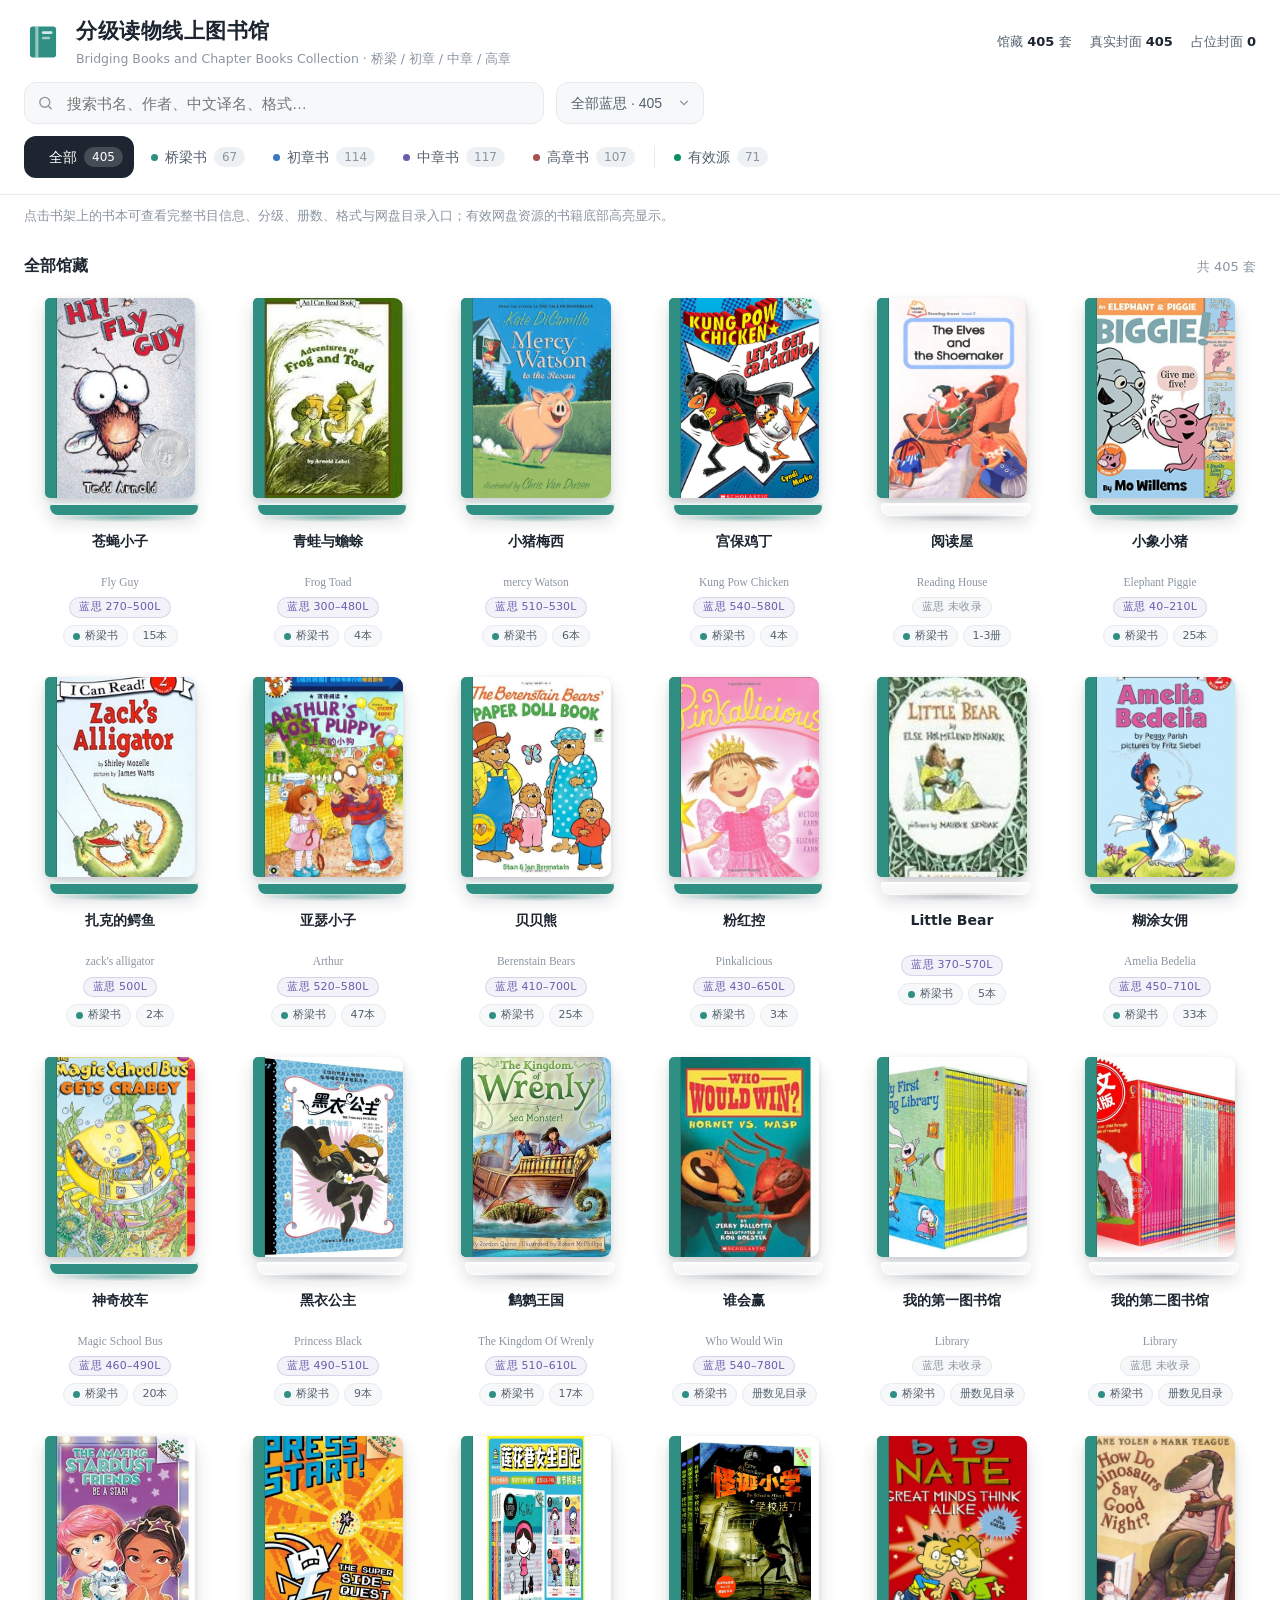
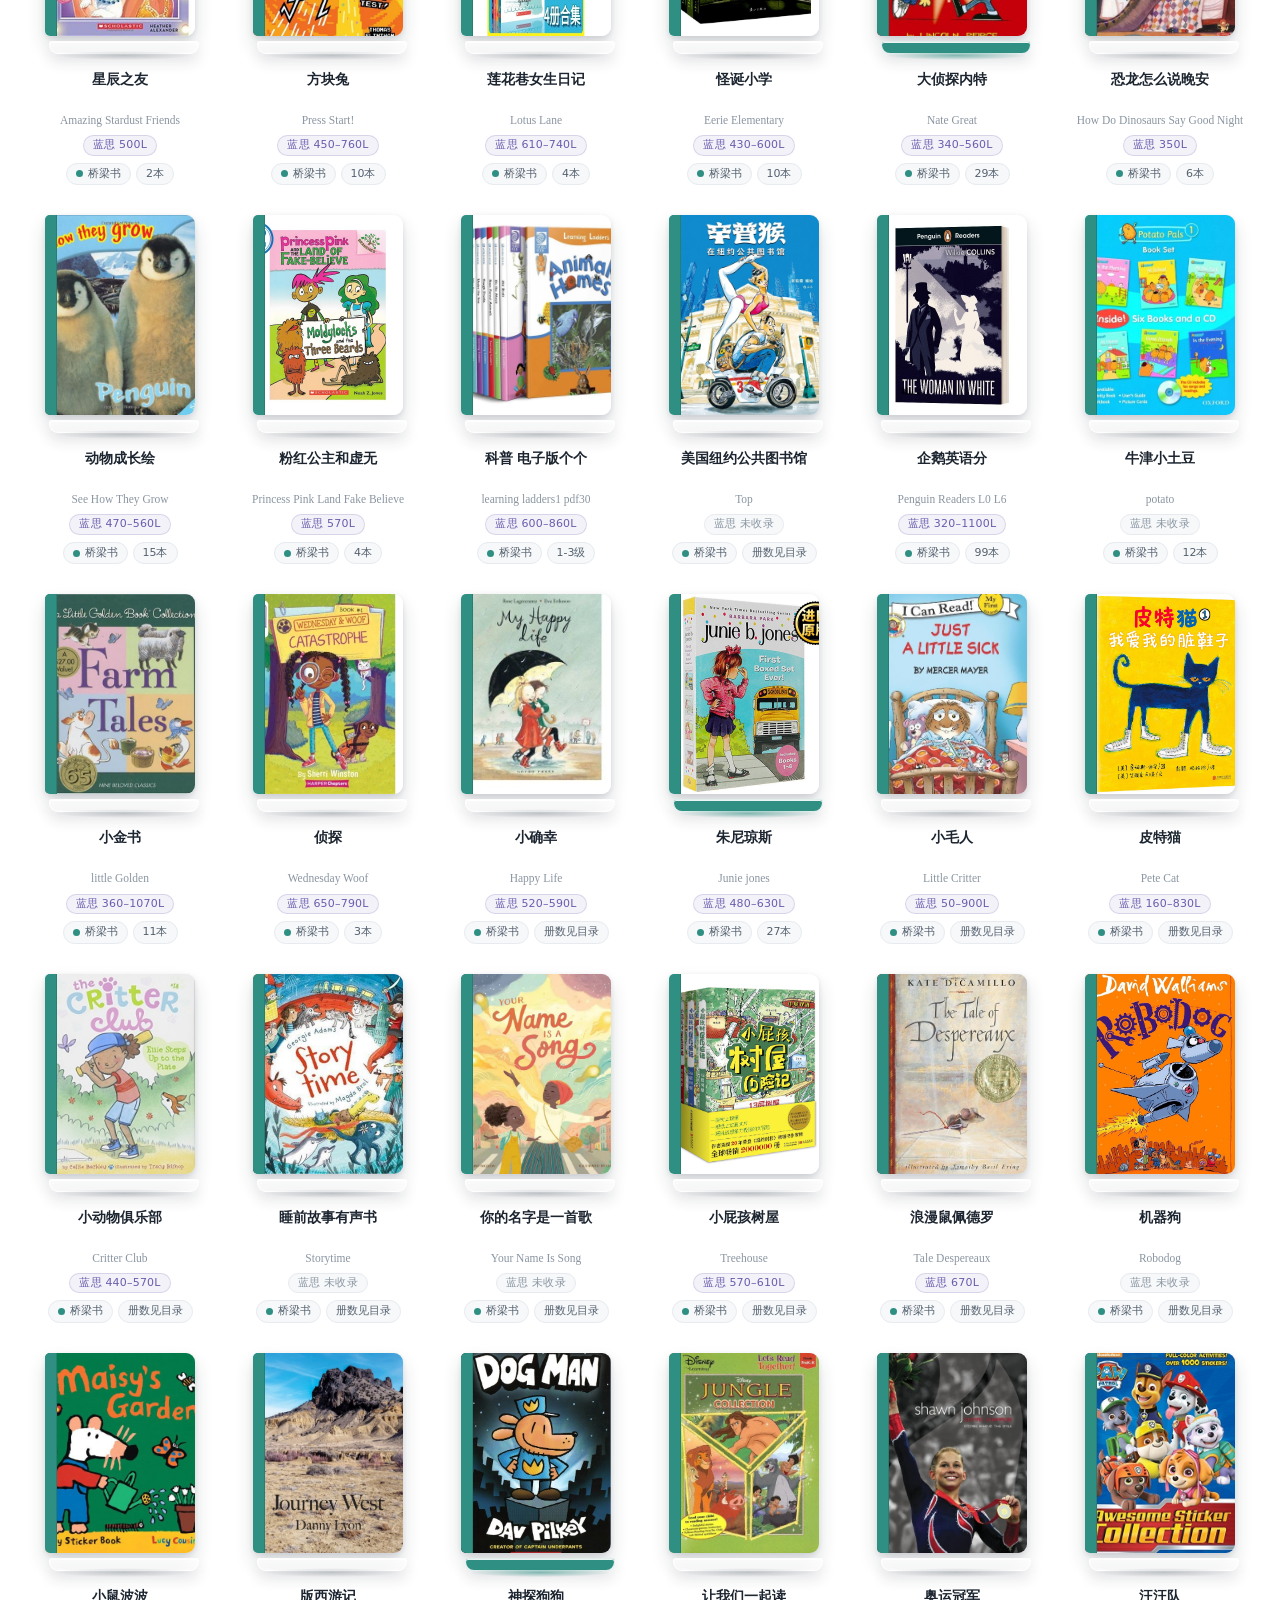
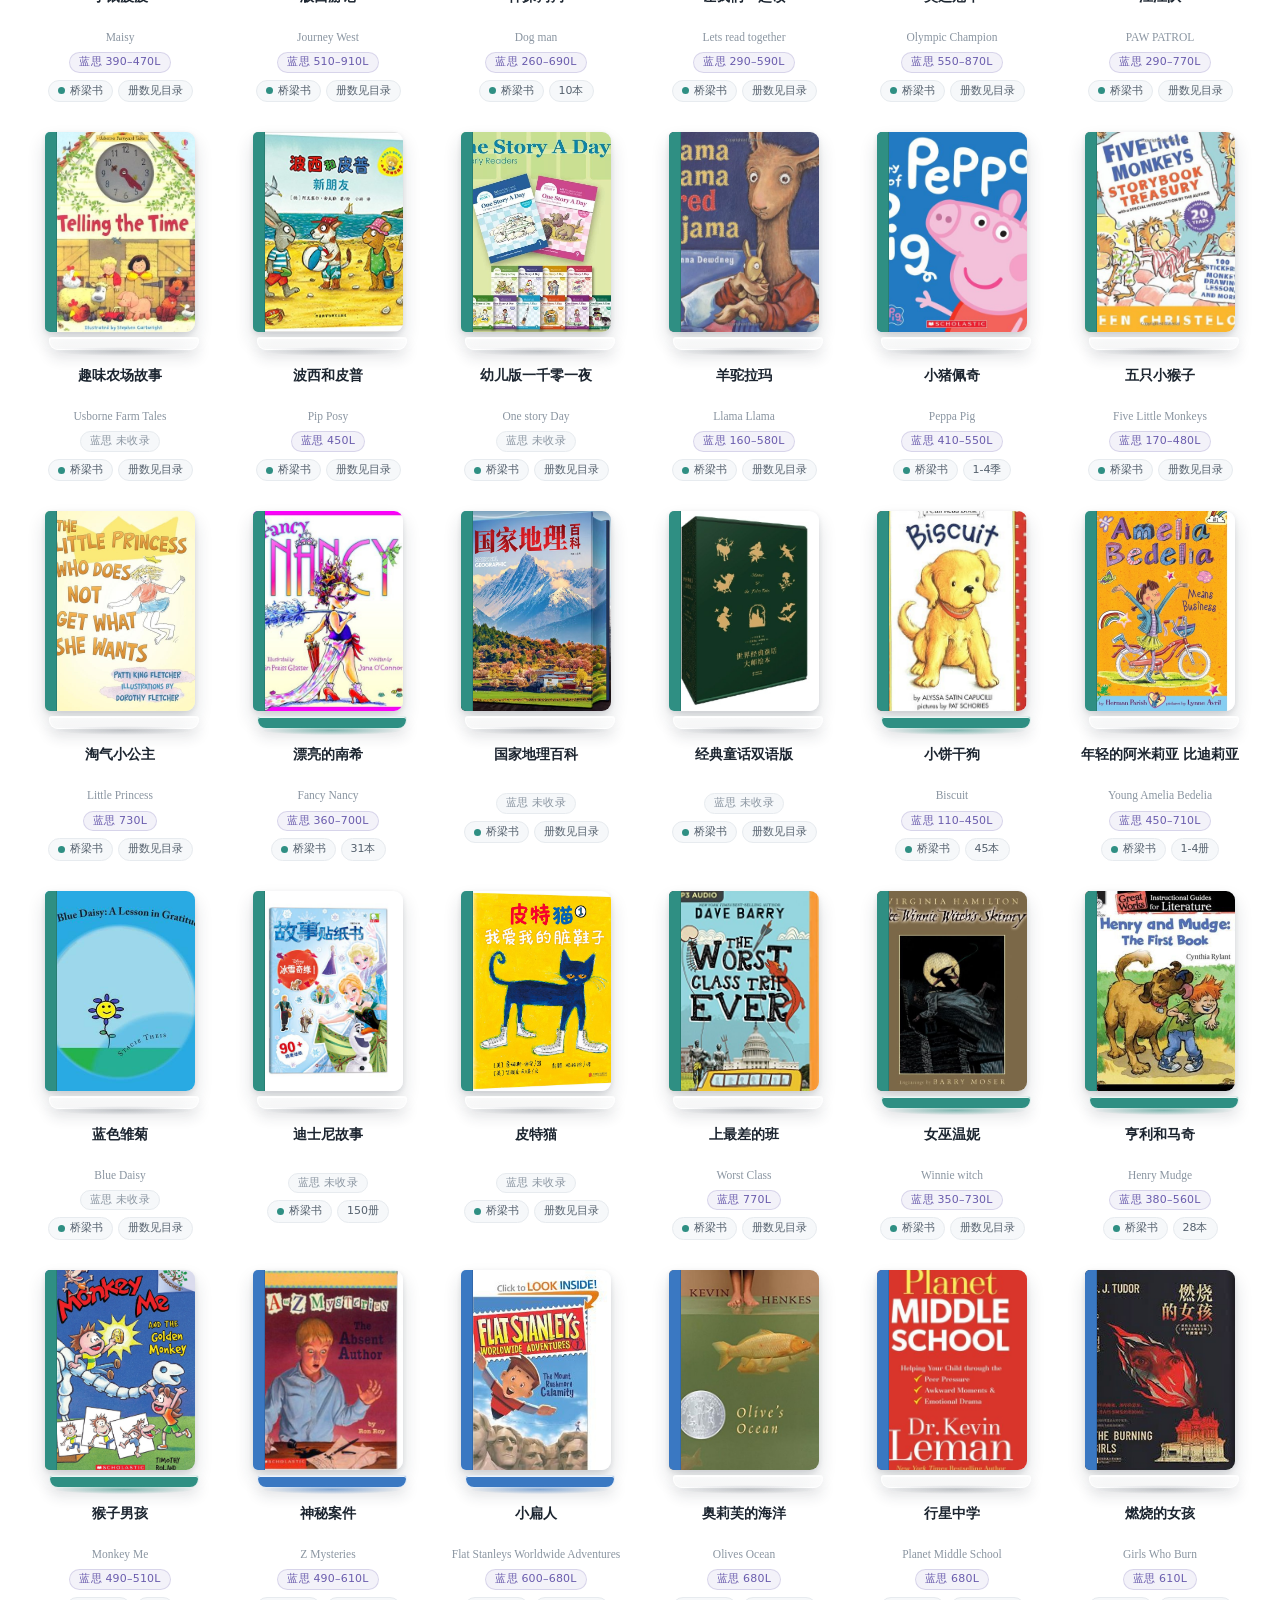
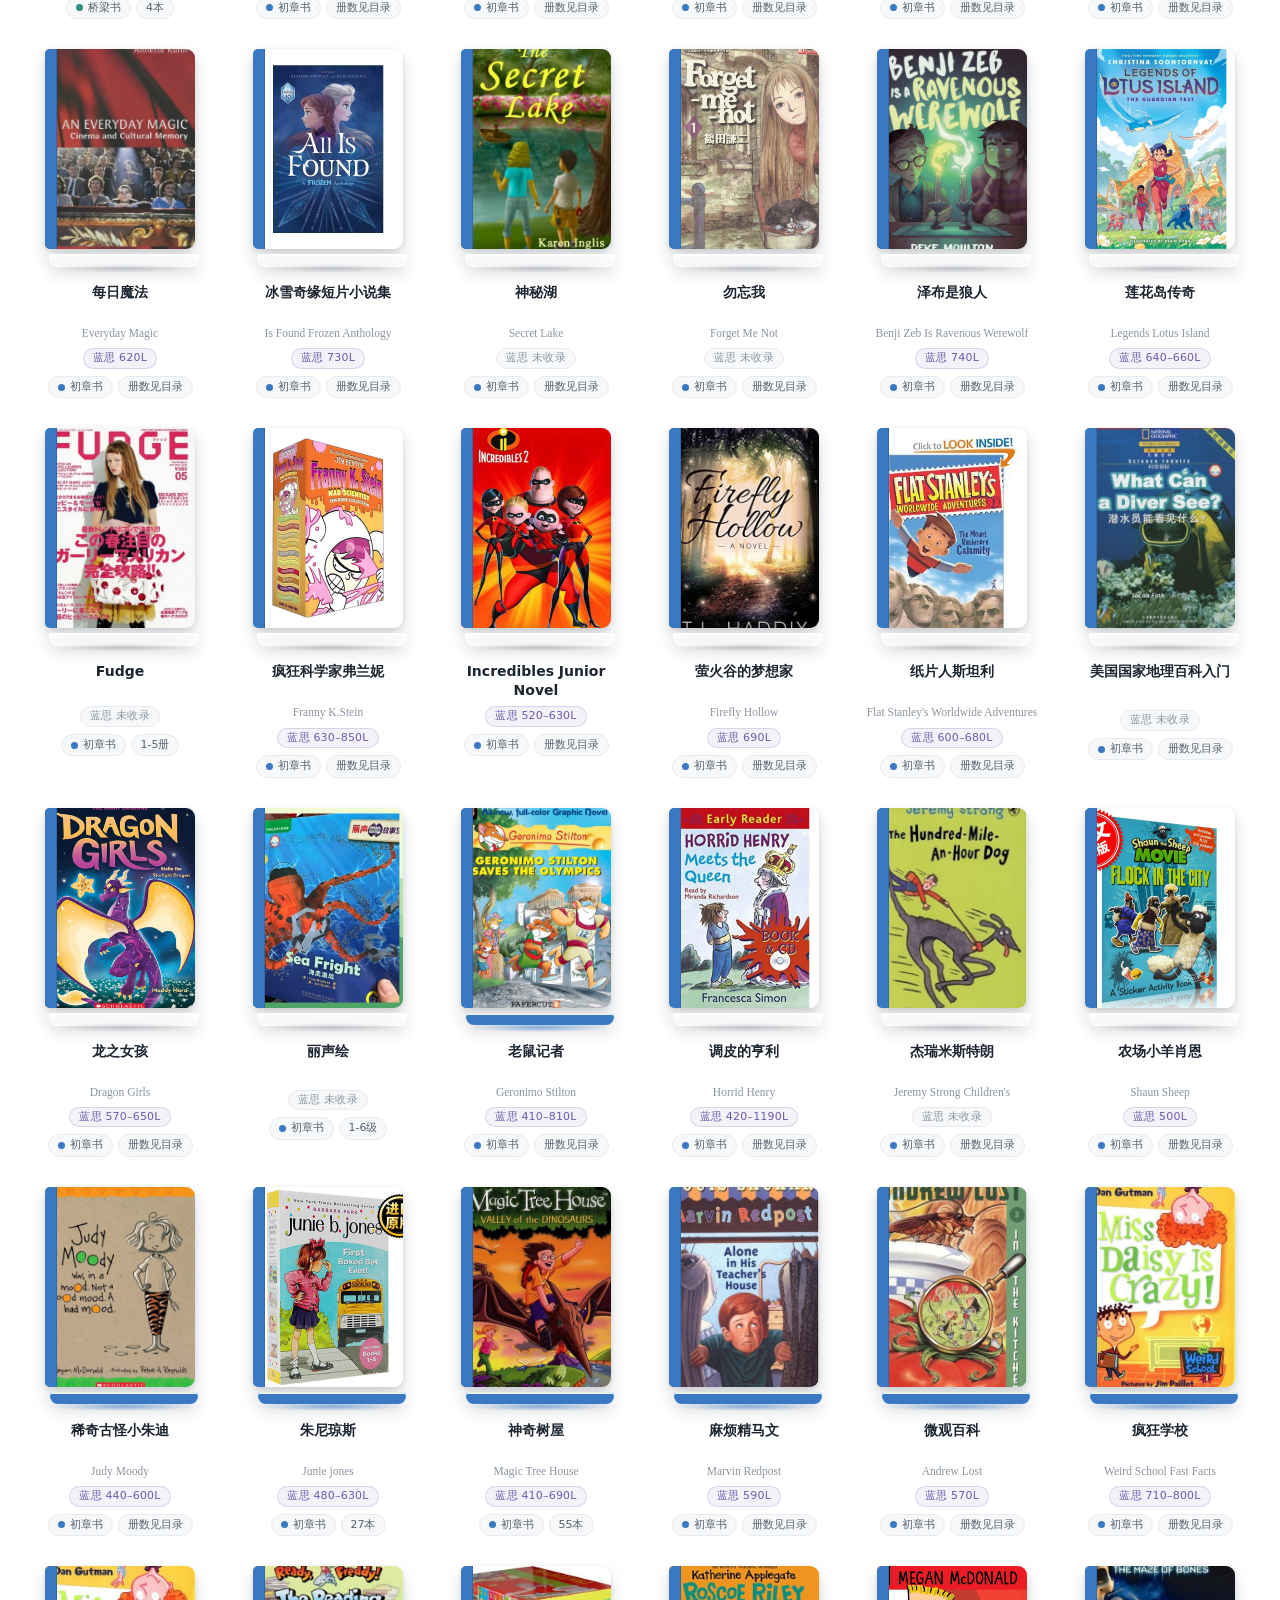
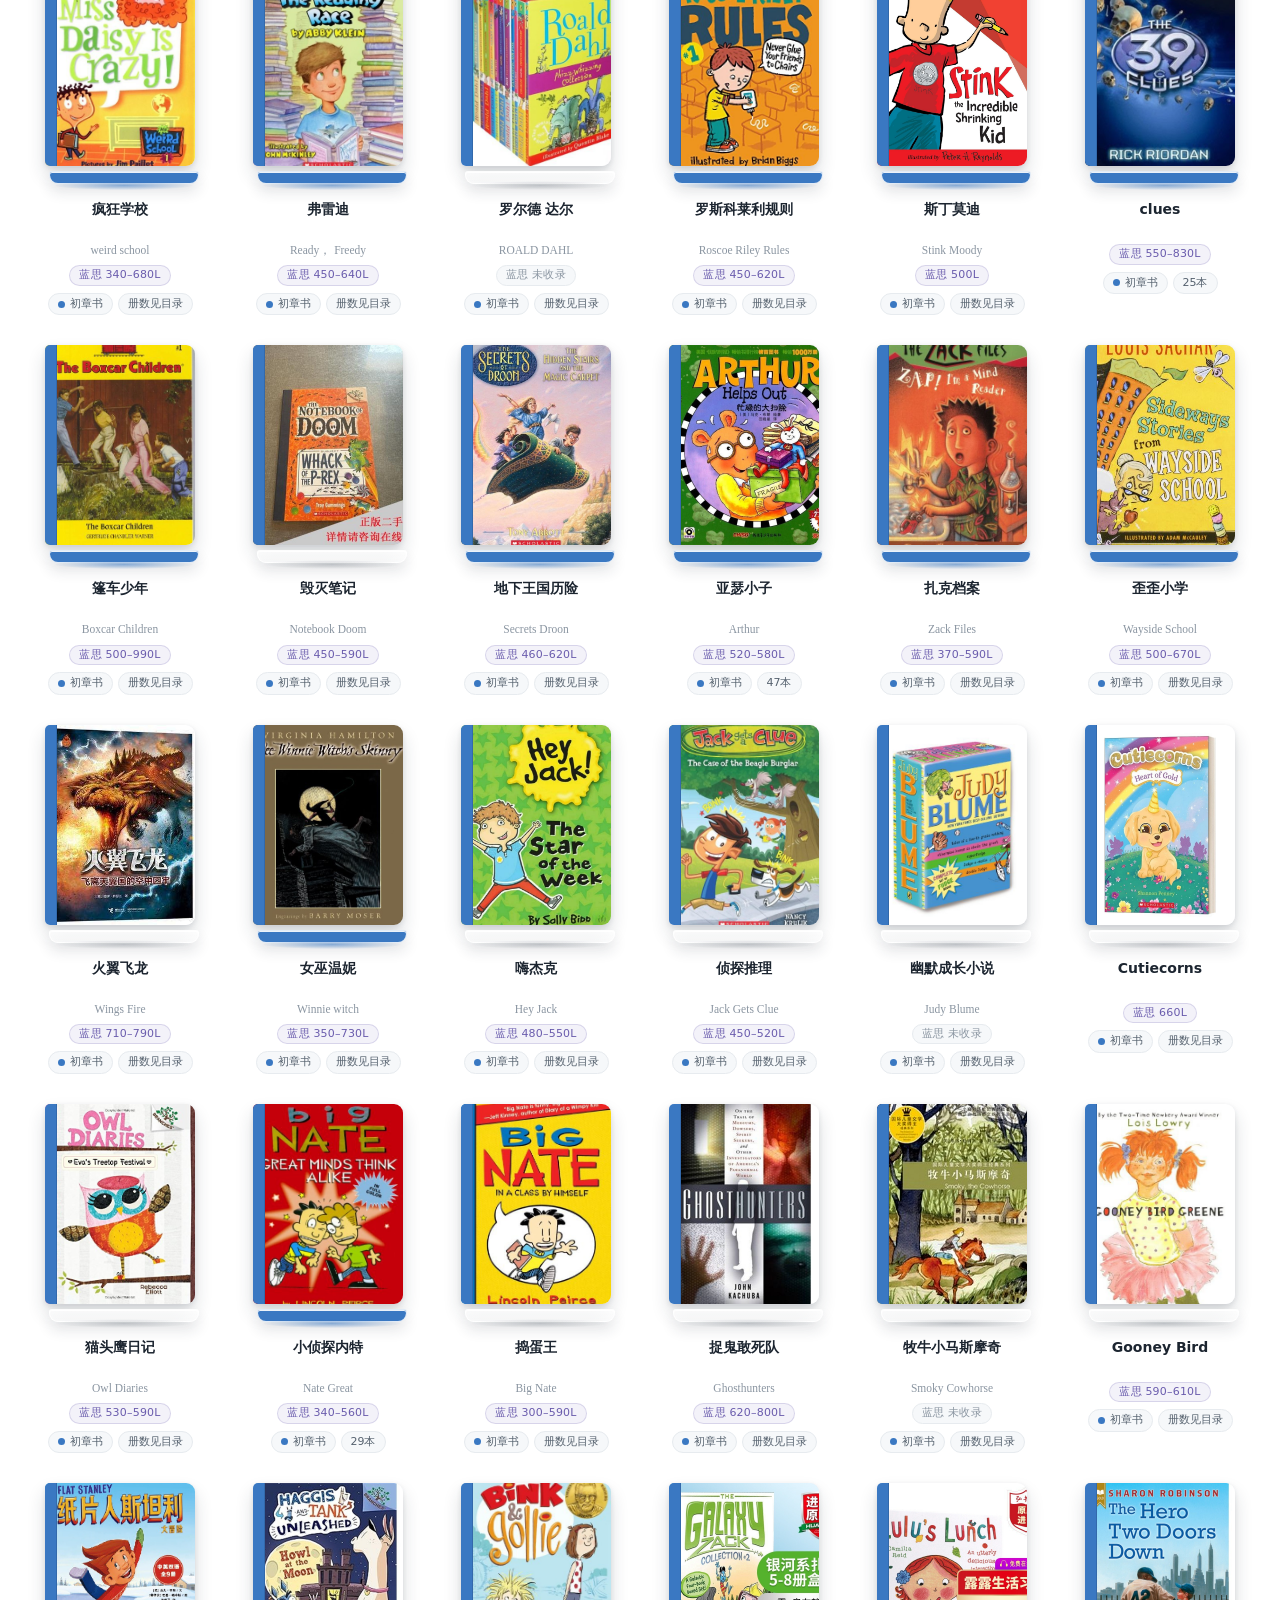
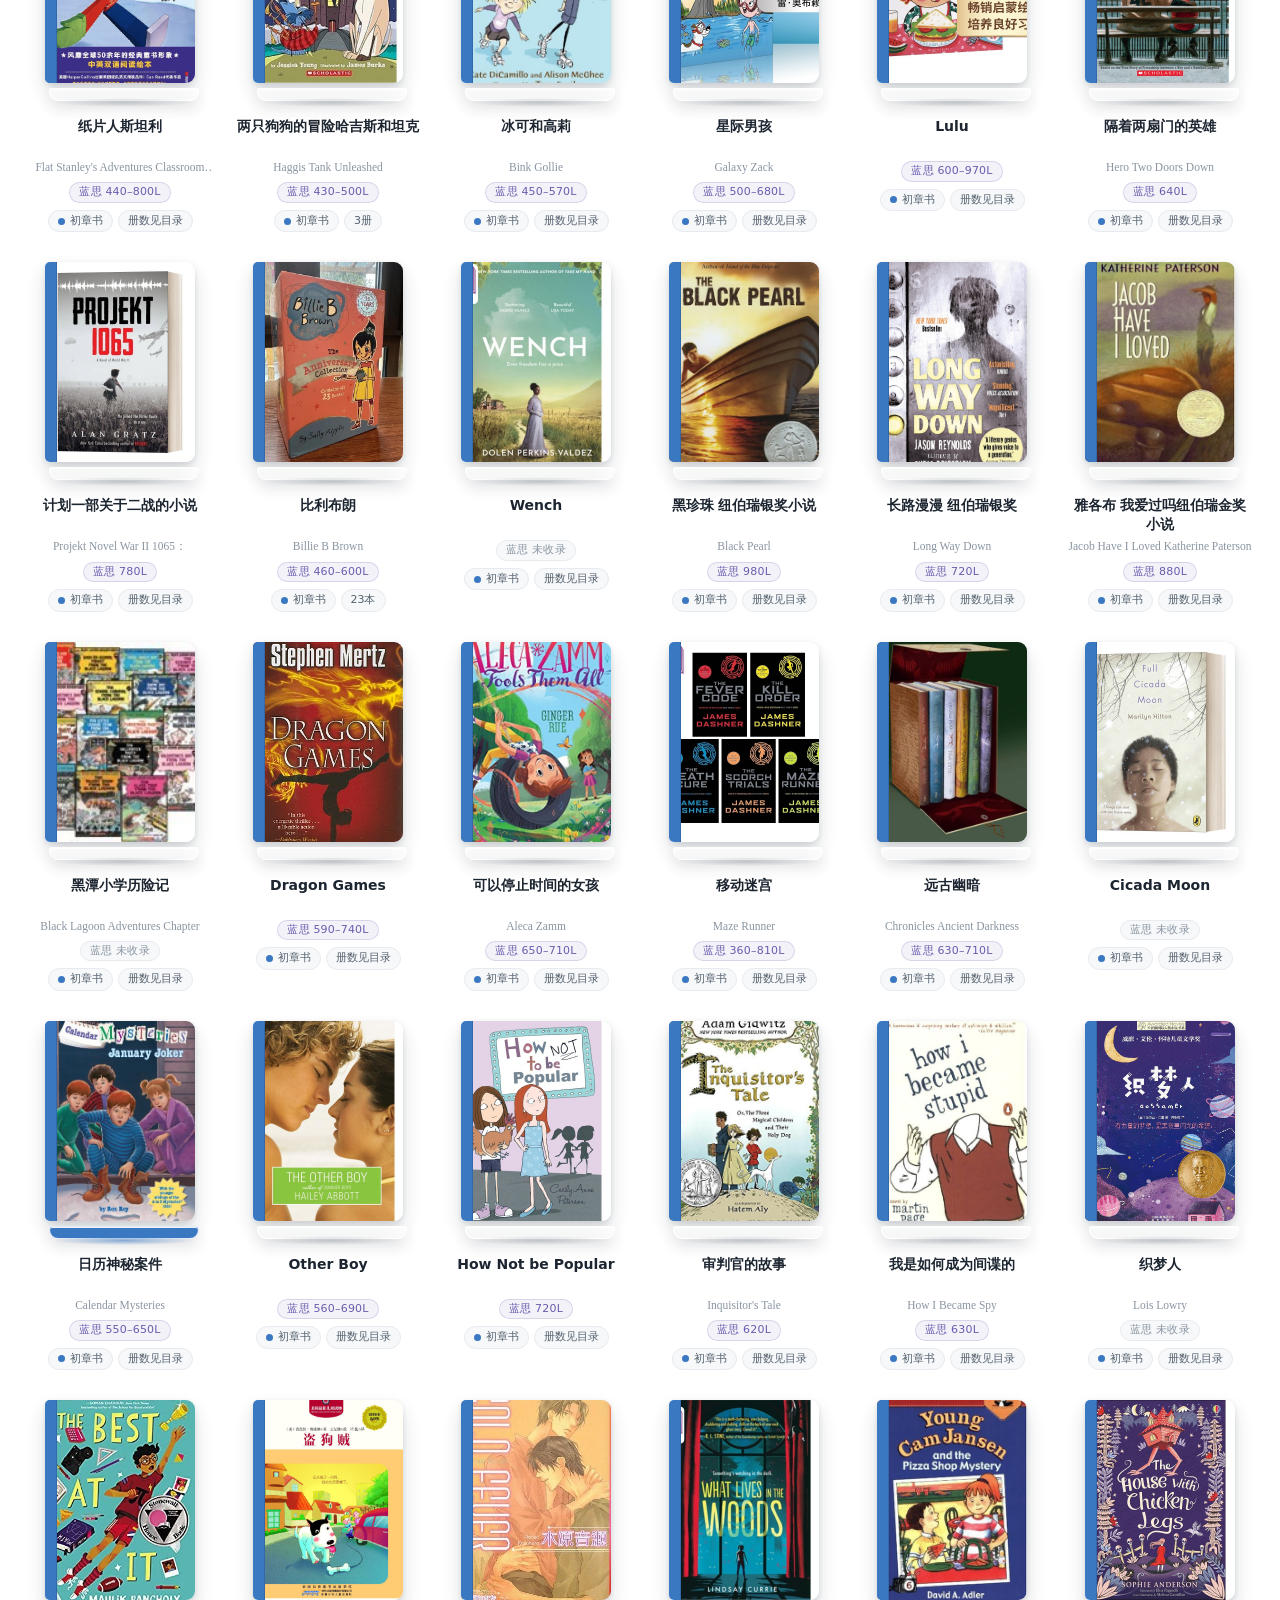
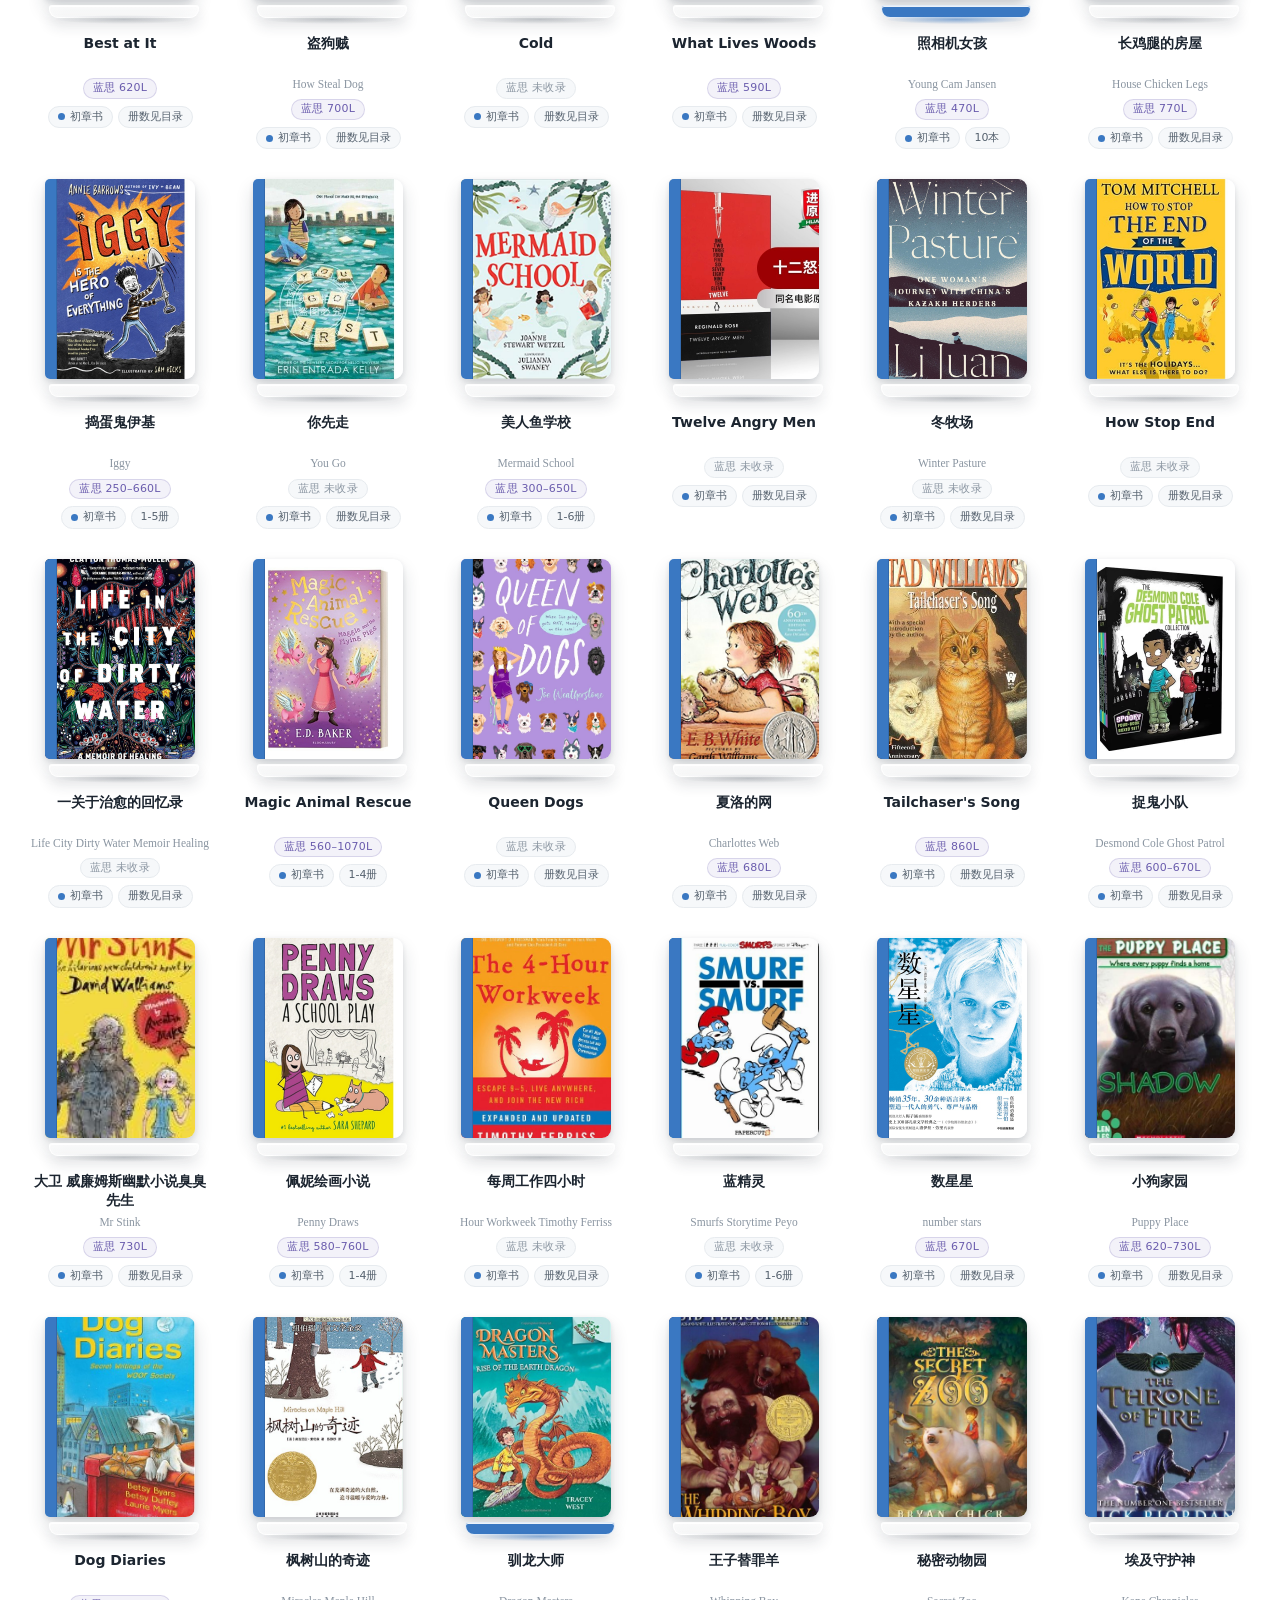
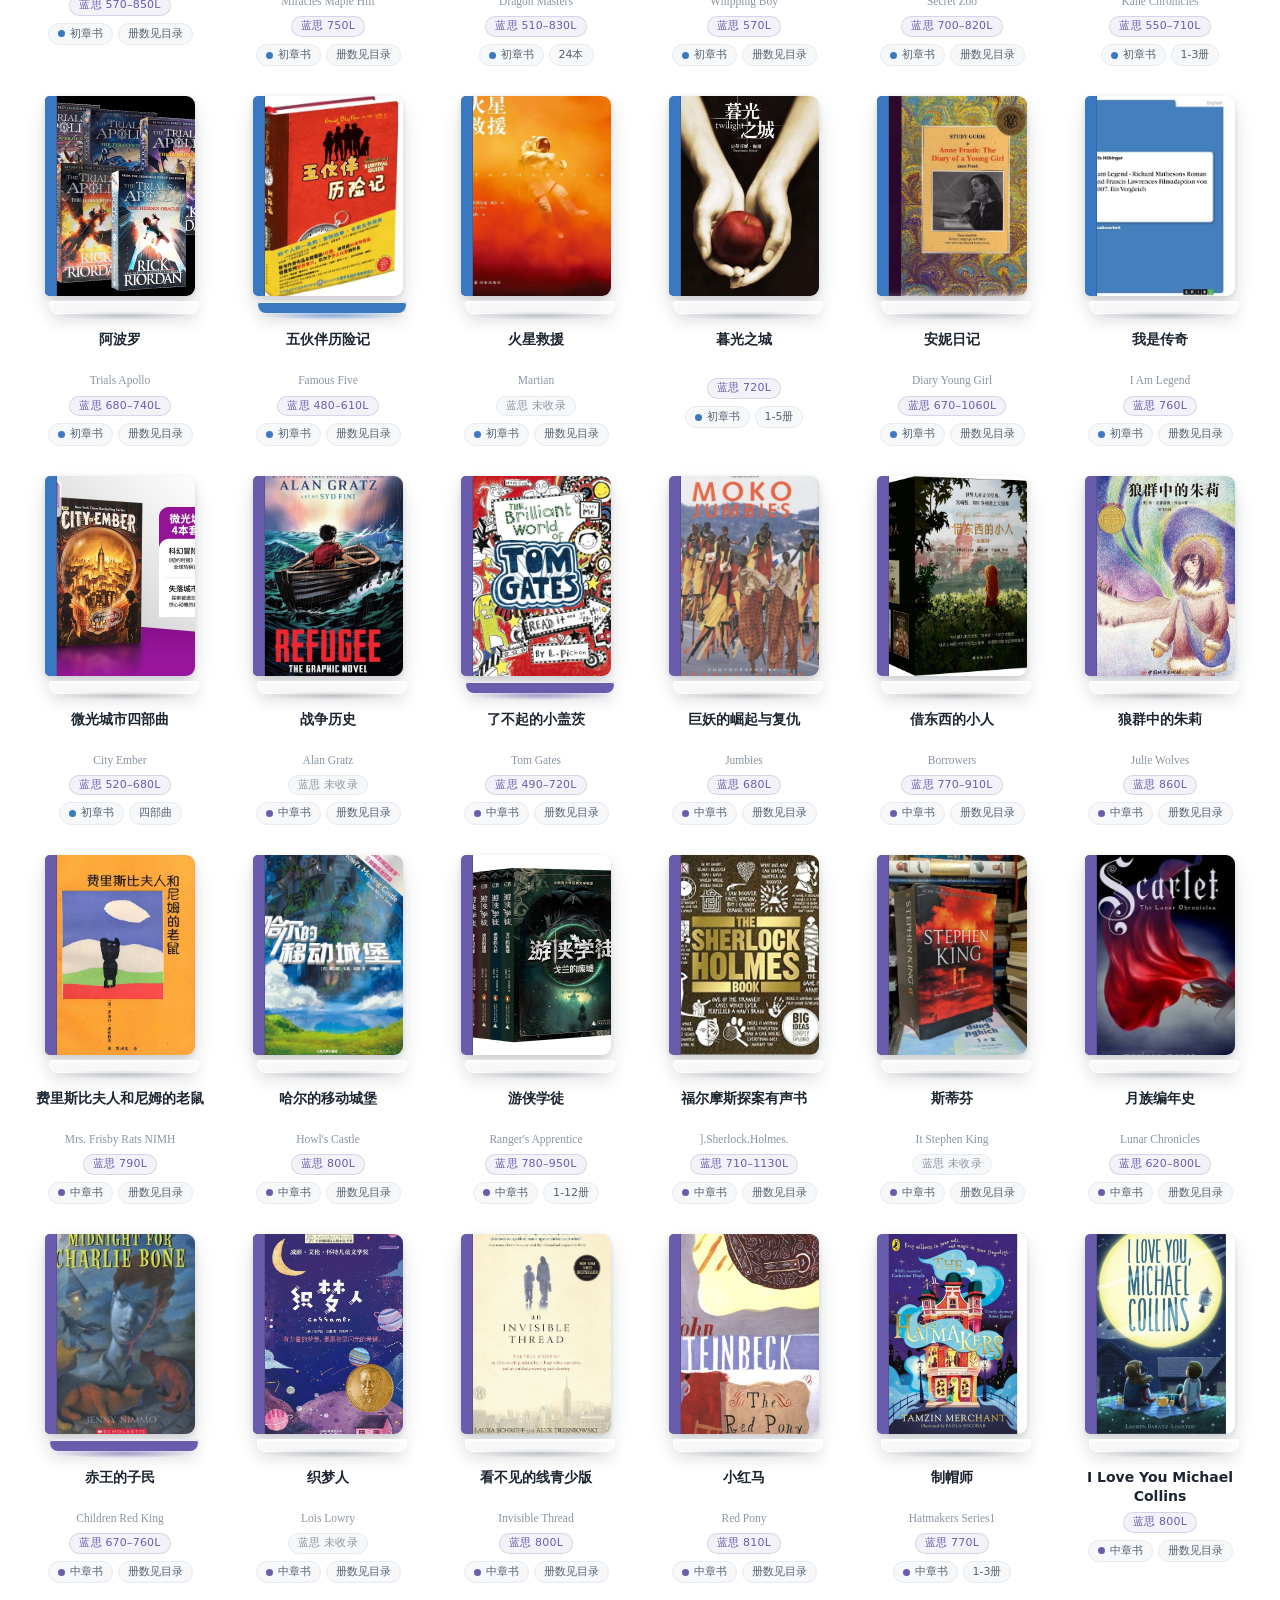
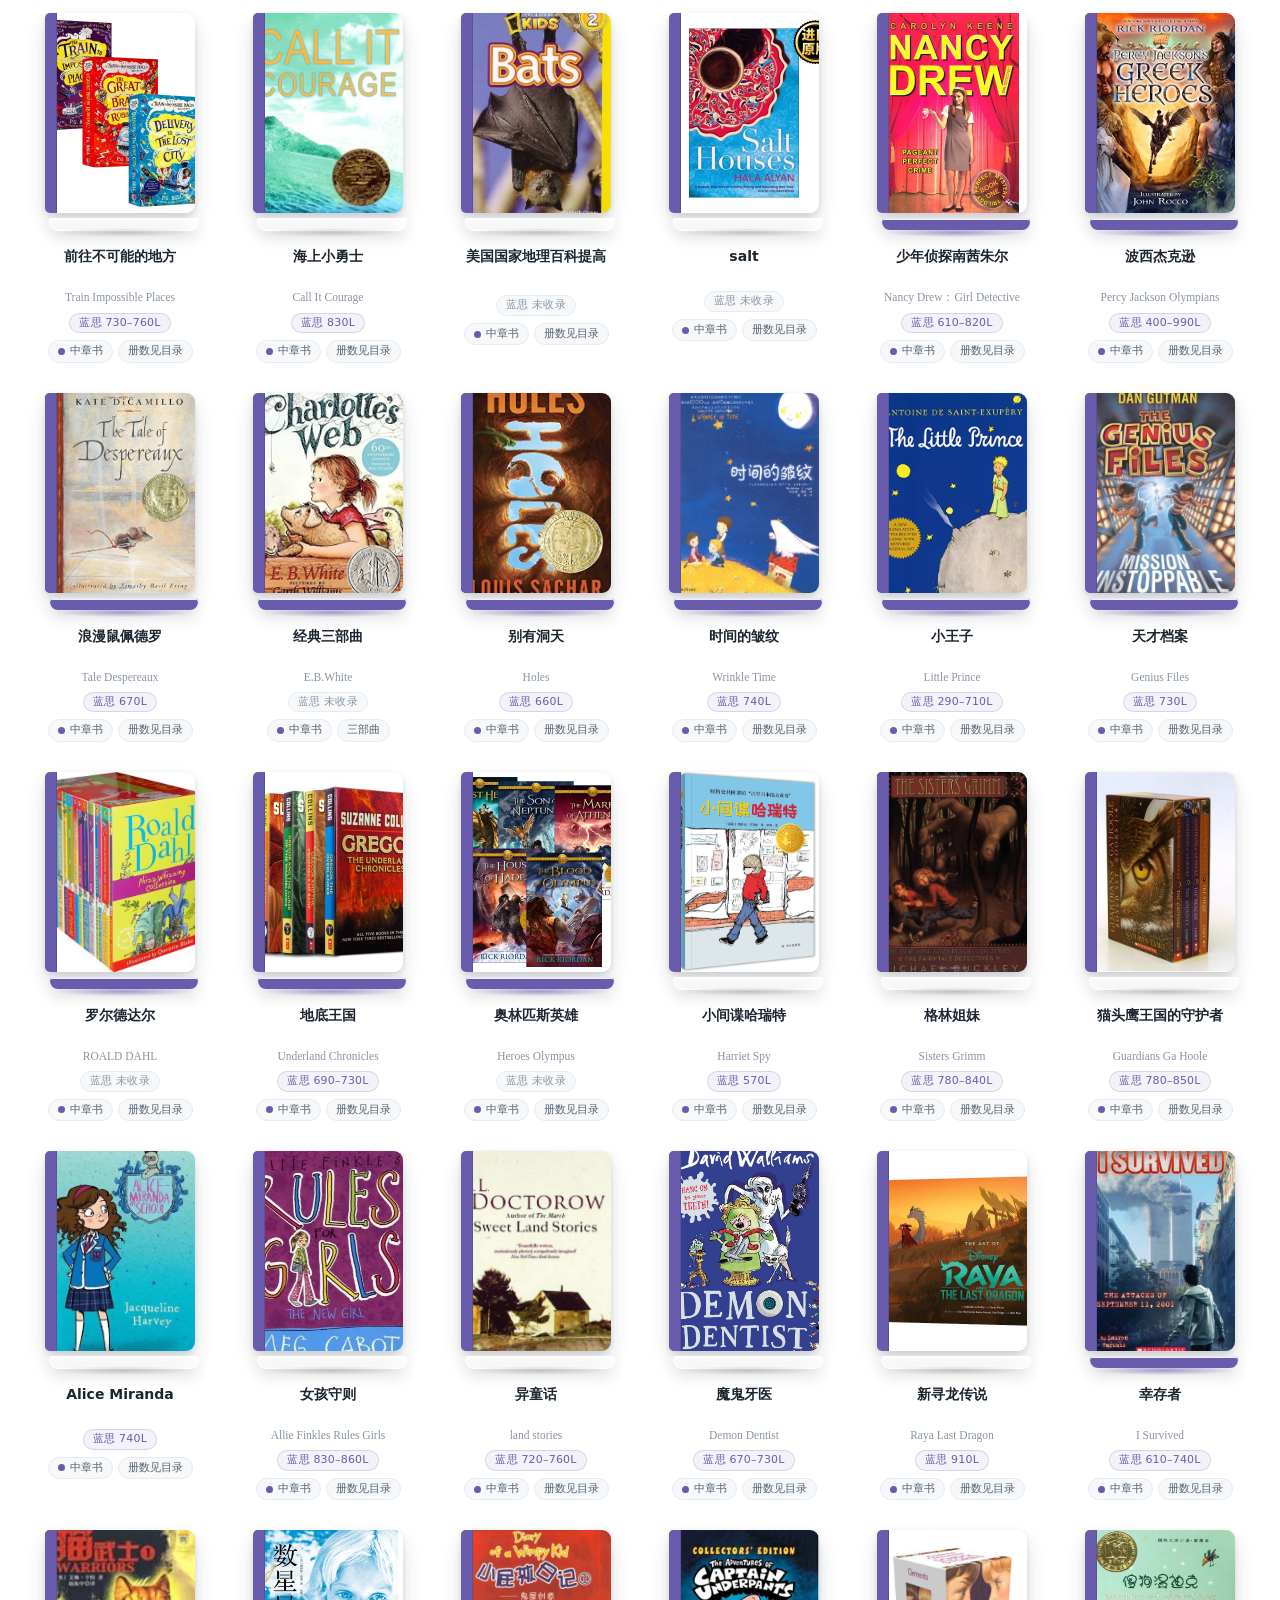
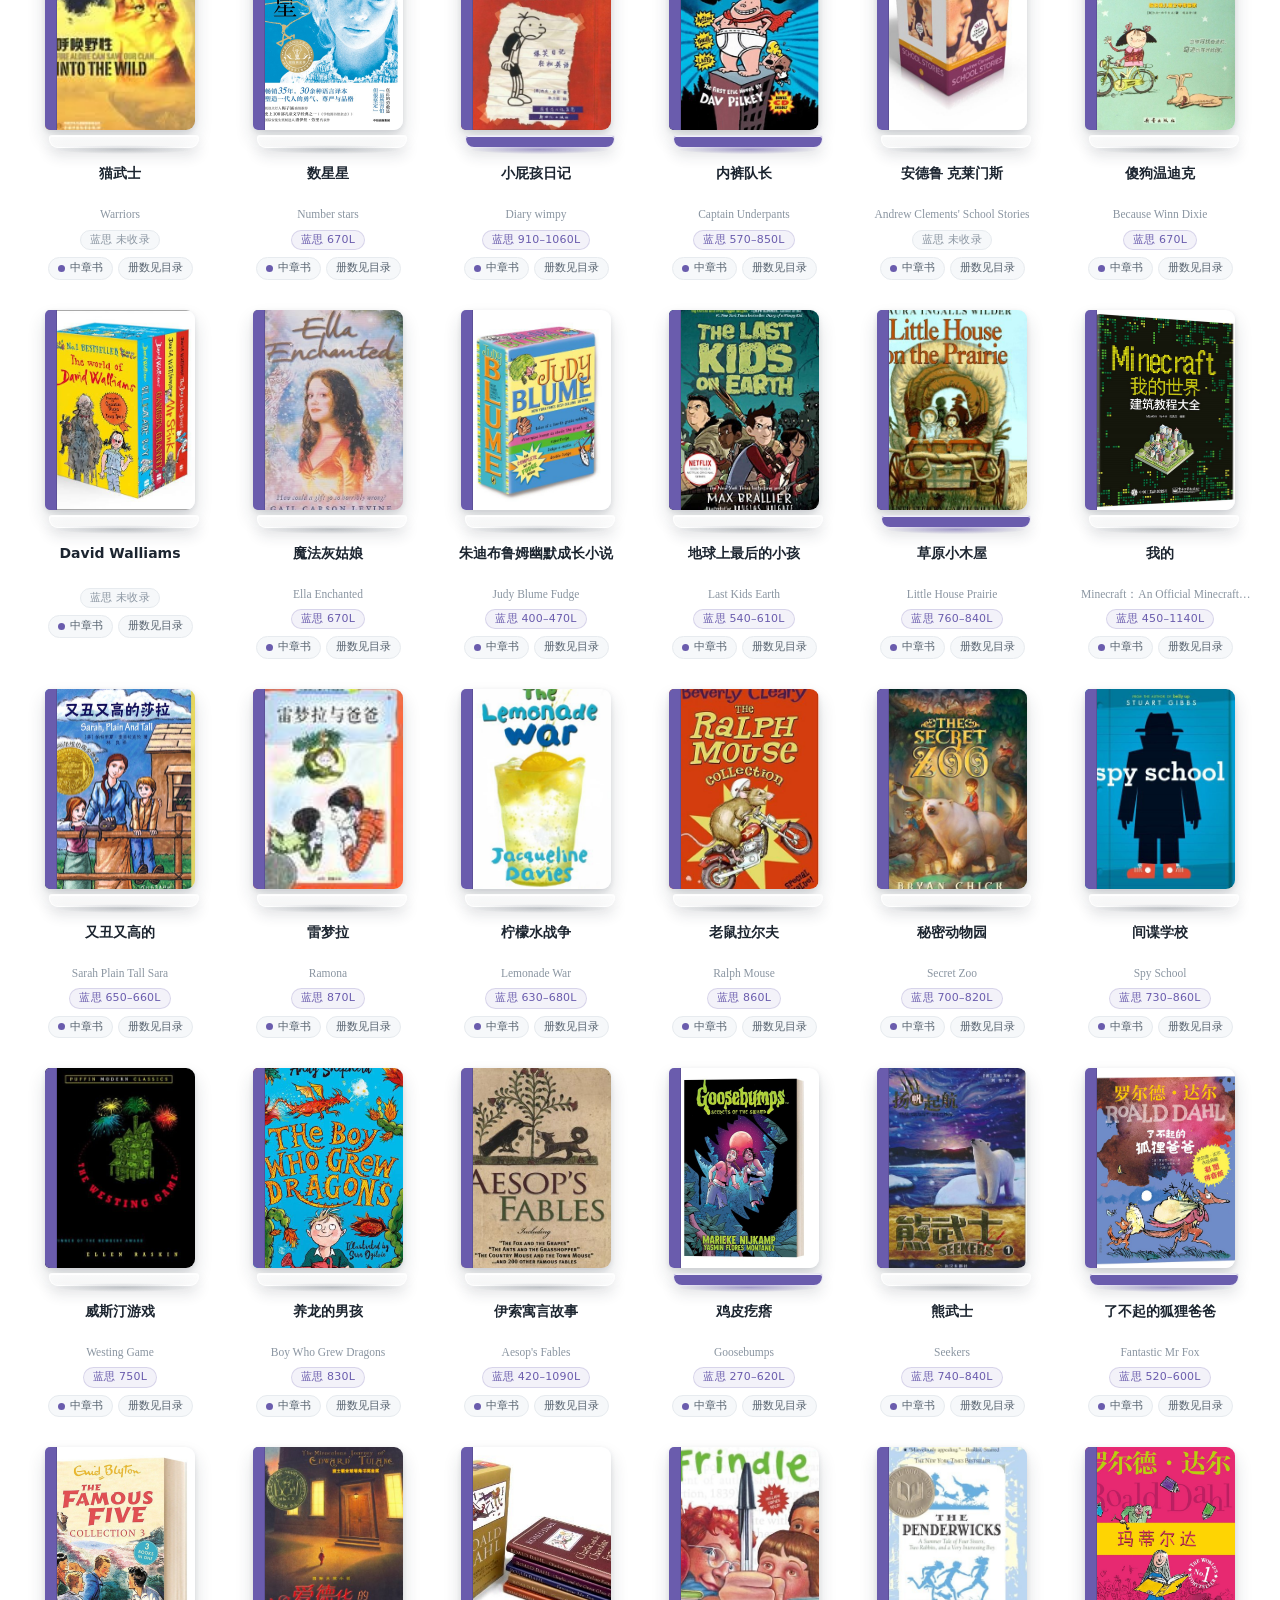
==== commit 364795c4: "v1.02" ====
--- a/index.html
+++ b/index.html
@@ -36,11 +36,12 @@
 .search-box input{width:100%;height:42px;border:1px solid var(--line);border-radius:12px;background:var(--paper-2);padding:0 14px 0 42px;font-size:15px;outline:none;transition:border-color .15s,background .15s}
 .search-box input:focus{border-color:var(--blue);background:#fff}
 .tabs{display:flex;gap:6px;flex-wrap:wrap}
-.tab{height:42px;padding:0 16px;border-radius:12px;font-size:14px;color:var(--ink-2);display:flex;align-items:center;gap:7px;border:1px solid transparent}
+.tab{height:42px;padding:0 10px;border-radius:12px;font-size:14px;color:var(--ink-2);display:flex;align-items:center;gap:7px;border:1px solid transparent}
 .tab .cnt{font-size:12px;color:var(--ink-3);background:#eef1f4;border-radius:999px;padding:1px 8px}
 .tab:hover{background:var(--paper-2)}
 .tab.active{background:var(--ink);color:#fff}
 .tab.active .cnt{background:rgba(255,255,255,.18);color:#fff}
+                        .tab-sep{width:1px;height:22px;background:var(--line);align-self:center;margin:0 2px}
 .lx-filter{display:flex;align-items:center;gap:8px;flex:none}.lx-label{font-size:12.5px;color:var(--ink-3);white-space:nowrap}.lx-select{height:42px;border:1px solid var(--line);border-radius:12px;background-color:var(--paper-2);background-image:url("data:image/svg+xml,%3Csvg xmlns='http://www.w3.org/2000/svg' viewBox='0 0 24 24' fill='none' stroke='%238a95a1' stroke-width='2' stroke-linecap='round'%3E%3Cpath d='m6 9 6 6 6-6'/%3E%3C/svg%3E");background-repeat:no-repeat;background-position:right 12px center;background-size:14px;padding:0 34px 0 14px;font-size:14px;color:var(--ink-2);cursor:pointer;outline:none;appearance:none;-webkit-appearance:none;transition:border-color .15s,background-color .15s}.lx-select:focus{border-color:var(--blue);background-color:#fff}.lx-select.active{border-color:var(--ink);color:var(--ink);font-weight:600;background-color:#fff}
 .toolbar-note{max-width:1280px;margin:12px auto 0;padding:0 24px;font-size:12.5px;color:var(--ink-3)}
 
@@ -60,6 +61,10 @@
 .shelf-base{position:relative;width:158px;height:20px;margin:2px auto 0}
 .shelf-base .ledge{position:absolute;left:4px;right:4px;top:3px;height:13px;border-radius:3px 3px 9px 9px;background:linear-gradient(180deg,rgba(255,255,255,.72),rgba(255,255,255,.28));backdrop-filter:blur(7px);-webkit-backdrop-filter:blur(7px);border:1px solid rgba(255,255,255,.85);box-shadow:inset 0 1px 0 rgba(255,255,255,.9),0 8px 14px rgba(31,41,55,.12)}
 .shelf-base .shadow{position:absolute;left:10px;right:10px;bottom:-2px;height:9px;border-radius:50%;background:radial-gradient(ellipse at center,rgba(31,41,55,.20),rgba(31,41,55,0) 70%)}
+.shelf-base.pan-hl .ledge{background:var(--hl)}
+.shelf-base.pan-hl .shadow{background:radial-gradient(ellipse at center,var(--hl),rgba(31,41,55,0) 72%);opacity:.55}
+.book-card:hover .shelf-base.pan-hl .ledge{box-shadow:inset 0 1px 0 rgba(255,255,255,.95),0 0 0 1px var(--hl),0 0 18px 1px var(--hl),0 11px 20px -4px var(--hl)}
+.book-card:focus-visible .shelf-base.pan-hl .ledge{outline:2px solid var(--hl);outline-offset:3px}
 .card-meta{margin-top:12px;width:100%;padding:0 4px}
 .card-title{font-size:14px;font-weight:600;line-height:1.35;display:-webkit-box;-webkit-line-clamp:2;-webkit-box-orient:vertical;overflow:hidden;min-height:38px}
 .card-sub{font-size:11.5px;color:var(--ink-3);margin-top:4px;display:-webkit-box;-webkit-line-clamp:1;-webkit-box-orient:vertical;overflow:hidden;font-family:Georgia,"Times New Roman",serif}
@@ -155,13 +160,6 @@
                         </p>
                     </div>
                     <div class="top-stats">
-                        <span>
-                            有效资源链接
-                            <b id="pan">
-                                71
-                            </b>
-                            套
-                        </span>
                         <span>
                             馆藏
                             <b id="stat-total">
@@ -195,9 +193,6 @@
                         </input>
                     </div>
                     <div class="lx-filter">
-                        <label class="lx-label" for="lx">
-                            蓝思值
-                        </label>
                         <select aria-label="按蓝思值筛选" class="lx-select" id="lx">
                         </select>
                     </div>
@@ -207,7 +202,7 @@
             </div>
         </header>
         <div class="toolbar-note">
-            点击书架上的书本可查看完整书目信息、分级、册数、格式与网盘目录入口；封面来自豆瓣书目匹配，未收录条目使用分级色占位封面。
+            点击书架上的书本可查看完整书目信息、分级、册数、格式与网盘目录入口；有效网盘资源的书籍底部高亮显示。
         </div>
         <main>
             <div class="result-bar">
@@ -218,15637 +213,6 @@
                 </span>
             </div>
             <section aria-live="polite" class="shelf-grid" id="grid">
-                <article aria-label="苍蝇小子" class="book-card" data-id="0" role="button" tabindex="0">
-                    <div class="book-wrap">
-                        <div class="book">
-                            <img alt="苍蝇小子" loading="lazy" src="assets/covers/桥梁书_1.jpg">
-                                <div class="spine" style="background:#2f8f83">
-                                </div>
-                            </img>
-                        </div>
-                        <div class="shelf-base">
-                            <div class="ledge">
-                            </div>
-                            <div class="shadow">
-                            </div>
-                        </div>
-                    </div>
-                    <div class="card-meta">
-                        <div class="card-title">
-                            苍蝇小子
-                        </div>
-                        <div class="card-sub">
-                            Fly Guy
-                        </div>
-                        <div class="card-lx">
-                            <span class="lx-chip">
-                                蓝思 270–500L
-                            </span>
-                        </div>
-                        <div class="chips">
-                            <span class="chip level-dot">
-                                <span class="dot" style="background:#2f8f83">
-                                </span>
-                                桥梁书
-                            </span>
-                            <span class="chip">
-                                15本
-                            </span>
-                        </div>
-                    </div>
-                </article>
-                <article aria-label="Frog Toad" class="book-card" data-id="1" role="button" tabindex="0">
-                    <div class="book-wrap">
-                        <div class="book">
-                            <img alt="Frog Toad" loading="lazy" src="assets/covers/桥梁书_2.jpg">
-                                <div class="spine" style="background:#2f8f83">
-                                </div>
-                            </img>
-                        </div>
-                        <div class="shelf-base">
-                            <div class="ledge">
-                            </div>
-                            <div class="shadow">
-                            </div>
-                        </div>
-                    </div>
-                    <div class="card-meta">
-                        <div class="card-title">
-                            青蛙与蟾蜍
-                        </div>
-                        <div class="card-sub">
-                            Frog Toad
-                        </div>
-                        <div class="card-lx">
-                            <span class="lx-chip">
-                                蓝思 300–480L
-                            </span>
-                        </div>
-                        <div class="chips">
-                            <span class="chip level-dot">
-                                <span class="dot" style="background:#2f8f83">
-                                </span>
-                                桥梁书
-                            </span>
-                            <span class="chip">
-                                4本
-                            </span>
-                        </div>
-                    </div>
-                </article>
-                <article aria-label="小猪梅西" class="book-card" data-id="2" role="button" tabindex="0">
-                    <div class="book-wrap">
-                        <div class="book">
-                            <img alt="小猪梅西" loading="lazy" src="assets/covers/桥梁书_3.jpg">
-                                <div class="spine" style="background:#2f8f83">
-                                </div>
-                            </img>
-                        </div>
-                        <div class="shelf-base">
-                            <div class="ledge">
-                            </div>
-                            <div class="shadow">
-                            </div>
-                        </div>
-                    </div>
-                    <div class="card-meta">
-                        <div class="card-title">
-                            小猪梅西
-                        </div>
-                        <div class="card-sub">
-                            mercy Watson
-                        </div>
-                        <div class="card-lx">
-                            <span class="lx-chip">
-                                蓝思 510–530L
-                            </span>
-                        </div>
-                        <div class="chips">
-                            <span class="chip level-dot">
-                                <span class="dot" style="background:#2f8f83">
-                                </span>
-                                桥梁书
-                            </span>
-                            <span class="chip">
-                                6本
-                            </span>
-                        </div>
-                    </div>
-                </article>
-                <article aria-label="宫保鸡丁" class="book-card" data-id="3" role="button" tabindex="0">
-                    <div class="book-wrap">
-                        <div class="book">
-                            <!-- <svg aria-label="占位封面" height="100%" preserveaspectratio="xMidYMid slice" role="img" viewbox="0 0 150 200" width="100%">
-                                <defs>
-                                    <lineargradient id="g3" x1="0" x2="1" y1="0" y2="1">
-                                        <stop offset="0" stop-color="#2f8f83">
-                                        </stop>
-                                        <stop offset="1" stop-color="#2f8f83cc">
-                                        </stop>
-                                    </lineargradient>
-                                </defs>
-                                <rect fill="url(#g3)" height="200" width="150">
-                                </rect>
-                                <rect fill="#000" height="200" opacity=".14" width="12" x="0" y="0">
-                                </rect>
-                                <rect fill="#fff" height="2" opacity=".55" rx="1" width="26" x="16" y="22">
-                                </rect>
-                                <text fill="#fff" font-family="Georgia,serif" font-size="46" font-weight="700" opacity=".92" x="16" y="104">
-                                    宫
-                                </text>
-                                <text fill="#fff" font-size="13" font-weight="600" opacity=".95" x="16" y="150">
-                                    宫保鸡丁
-                                </text>
-                                <text fill="#fff" font-family="Georgia,serif" font-size="9.5" opacity=".7" x="16" y="170">
-                                    Kung Pow Chicken
-                                </text>
-                                <text fill="#fff" font-size="9" opacity=".6" x="16" y="190">
-                                    1. Bridging Books
-                                </text>
-                            </svg> -->
-                            <img alt="宫保鸡丁" loading="lazy" src="assets/covers/桥梁书_4.jpg">
-                                <div class="spine" style="background:#2f8f83">
-                                </div>
-                            </img>
-                        </div>
-                        <div class="shelf-base">
-                            <div class="ledge">
-                            </div>
-                            <div class="shadow">
-                            </div>
-                        </div>
-                    </div>
-                    <div class="card-meta">
-                        <div class="card-title">
-                            宫保鸡丁
-                        </div>
-                        <div class="card-sub">
-                            Kung Pow Chicken
-                        </div>
-                        <div class="card-lx">
-                            <span class="lx-chip">
-                                蓝思 540–580L
-                            </span>
-                        </div>
-                        <div class="chips">
-                            <span class="chip level-dot">
-                                <span class="dot" style="background:#2f8f83">
-                                </span>
-                                桥梁书
-                            </span>
-                            <span class="chip">
-                                4本
-                            </span>
-                        </div>
-                    </div>
-                </article>
-                <article aria-label="House" class="book-card" data-id="4" role="button" tabindex="0">
-                    <div class="book-wrap">
-                        <div class="book">
-                            <img alt="Reading House" loading="lazy" src="assets/covers/桥梁书_5.jpg">
-                                <div class="spine" style="background:#2f8f83">
-                                </div>
-                            </img>
-                        </div>
-                        <div class="shelf-base">
-                            <div class="ledge">
-                            </div>
-                            <div class="shadow">
-                            </div>
-                        </div>
-                    </div>
-                    <div class="card-meta">
-                        <div class="card-title">
-                            阅读屋
-                        </div>
-                        <div class="card-sub">
-                            Reading House
-                        </div>
-                        <div class="card-lx">
-                            <span class="lx-chip none">
-                                蓝思 未收录
-                            </span>
-                        </div>
-                        <div class="chips">
-                            <span class="chip level-dot">
-                                <span class="dot" style="background:#2f8f83">
-                                </span>
-                                桥梁书
-                            </span>
-                            <span class="chip">
-                                1-3册
-                            </span>
-                        </div>
-                    </div>
-                </article>
-                <article aria-label="小象小猪" class="book-card" data-id="5" role="button" tabindex="0">
-                    <div class="book-wrap">
-                        <div class="book">
-                            <img alt="小象小猪" loading="lazy" src="assets/covers/桥梁书_6.jpg">
-                                <div class="spine" style="background:#2f8f83">
-                                </div>
-                            </img>
-                        </div>
-                        <div class="shelf-base">
-                            <div class="ledge">
-                            </div>
-                            <div class="shadow">
-                            </div>
-                        </div>
-                    </div>
-                    <div class="card-meta">
-                        <div class="card-title">
-                            小象小猪
-                        </div>
-                        <div class="card-sub">
-                            Elephant Piggie
-                        </div>
-                        <div class="card-lx">
-                            <span class="lx-chip">
-                                蓝思 40–210L
-                            </span>
-                        </div>
-                        <div class="chips">
-                            <span class="chip level-dot">
-                                <span class="dot" style="background:#2f8f83">
-                                </span>
-                                桥梁书
-                            </span>
-                            <span class="chip">
-                                25本
-                            </span>
-                        </div>
-                    </div>
-                </article>
-                <article aria-label="扎克的鳄鱼" class="book-card" data-id="6" role="button" tabindex="0">
-                    <div class="book-wrap">
-                        <div class="book">
-                            <img alt="扎克的鳄鱼" loading="lazy" src="assets/covers/桥梁书_7.jpg">
-                                <div class="spine" style="background:#2f8f83">
-                                </div>
-                            </img>
-                        </div>
-                        <div class="shelf-base">
-                            <div class="ledge">
-                            </div>
-                            <div class="shadow">
-                            </div>
-                        </div>
-                    </div>
-                    <div class="card-meta">
-                        <div class="card-title">
-                            扎克的鳄鱼
-                        </div>
-                        <div class="card-sub">
-                            zack's alligator
-                        </div>
-                        <div class="card-lx">
-                            <span class="lx-chip">
-                                蓝思 500L
-                            </span>
-                        </div>
-                        <div class="chips">
-                            <span class="chip level-dot">
-                                <span class="dot" style="background:#2f8f83">
-                                </span>
-                                桥梁书
-                            </span>
-                            <span class="chip">
-                                2本
-                            </span>
-                        </div>
-                    </div>
-                </article>
-                <article aria-label="亚瑟小子" class="book-card" data-id="7" role="button" tabindex="0">
-                    <div class="book-wrap">
-                        <div class="book">
-                            <img alt="亚瑟小子" loading="lazy" src="assets/covers/桥梁书_8.jpg">
-                                <div class="spine" style="background:#2f8f83">
-                                </div>
-                            </img>
-                        </div>
-                        <div class="shelf-base">
-                            <div class="ledge">
-                            </div>
-                            <div class="shadow">
-                            </div>
-                        </div>
-                    </div>
-                    <div class="card-meta">
-                        <div class="card-title">
-                            亚瑟小子
-                        </div>
-                        <div class="card-sub">
-                            Arthur
-                        </div>
-                        <div class="card-lx">
-                            <span class="lx-chip">
-                                蓝思 520–580L
-                            </span>
-                        </div>
-                        <div class="chips">
-                            <span class="chip level-dot">
-                                <span class="dot" style="background:#2f8f83">
-                                </span>
-                                桥梁书
-                            </span>
-                            <span class="chip">
-                                47本
-                            </span>
-                        </div>
-                    </div>
-                </article>
-                <article aria-label="贝贝熊" class="book-card" data-id="8" role="button" tabindex="0">
-                    <div class="book-wrap">
-                        <div class="book">
-                            <img alt="贝贝熊" loading="lazy" src="assets/covers/桥梁书_9.jpg">
-                                <div class="spine" style="background:#2f8f83">
-                                </div>
-                            </img>
-                        </div>
-                        <div class="shelf-base">
-                            <div class="ledge">
-                            </div>
-                            <div class="shadow">
-                            </div>
-                        </div>
-                    </div>
-                    <div class="card-meta">
-                        <div class="card-title">
-                            贝贝熊
-                        </div>
-                        <div class="card-sub">
-                            Berenstain Bears
-                        </div>
-                        <div class="card-lx">
-                            <span class="lx-chip">
-                                蓝思 410–700L
-                            </span>
-                        </div>
-                        <div class="chips">
-                            <span class="chip level-dot">
-                                <span class="dot" style="background:#2f8f83">
-                                </span>
-                                桥梁书
-                            </span>
-                            <span class="chip">
-                                25本
-                            </span>
-                        </div>
-                    </div>
-                </article>
-                <article aria-label="粉红控" class="book-card" data-id="9" role="button" tabindex="0">
-                    <div class="book-wrap">
-                        <div class="book">
-                            <img alt="粉红控" loading="lazy" src="assets/covers/桥梁书_10.jpg">
-                                <div class="spine" style="background:#2f8f83">
-                                </div>
-                            </img>
-                        </div>
-                        <div class="shelf-base">
-                            <div class="ledge">
-                            </div>
-                            <div class="shadow">
-                            </div>
-                        </div>
-                    </div>
-                    <div class="card-meta">
-                        <div class="card-title">
-                            粉红控
-                        </div>
-                        <div class="card-sub">
-                            Pinkalicious
-                        </div>
-                        <div class="card-lx">
-                            <span class="lx-chip">
-                                蓝思 430–650L
-                            </span>
-                        </div>
-                        <div class="chips">
-                            <span class="chip level-dot">
-                                <span class="dot" style="background:#2f8f83">
-                                </span>
-                                桥梁书
-                            </span>
-                            <span class="chip">
-                                3本
-                            </span>
-                        </div>
-                    </div>
-                </article>
-                <article aria-label="Little Bear" class="book-card" data-id="10" role="button" tabindex="0">
-                    <div class="book-wrap">
-                        <div class="book">
-                            <img alt="Little Bear" loading="lazy" src="assets/covers/桥梁书_11.jpg">
-                                <div class="spine" style="background:#2f8f83">
-                                </div>
-                            </img>
-                        </div>
-                        <div class="shelf-base">
-                            <div class="ledge">
-                            </div>
-                            <div class="shadow">
-                            </div>
-                        </div>
-                    </div>
-                    <div class="card-meta">
-                        <div class="card-title">
-                            Little Bear
-                        </div>
-                        <div class="card-lx">
-                            <span class="lx-chip">
-                                蓝思 370–570L
-                            </span>
-                        </div>
-                        <div class="chips">
-                            <span class="chip level-dot">
-                                <span class="dot" style="background:#2f8f83">
-                                </span>
-                                桥梁书
-                            </span>
-                            <span class="chip">
-                                5本
-                            </span>
-                        </div>
-                    </div>
-                </article>
-                <article aria-label="糊涂女佣" class="book-card" data-id="11" role="button" tabindex="0">
-                    <div class="book-wrap">
-                        <div class="book">
-                            <img alt="糊涂女佣" loading="lazy" src="assets/covers/桥梁书_12.jpg">
-                                <div class="spine" style="background:#2f8f83">
-                                </div>
-                            </img>
-                        </div>
-                        <div class="shelf-base">
-                            <div class="ledge">
-                            </div>
-                            <div class="shadow">
-                            </div>
-                        </div>
-                    </div>
-                    <div class="card-meta">
-                        <div class="card-title">
-                            糊涂女佣
-                        </div>
-                        <div class="card-sub">
-                            Amelia Bedelia
-                        </div>
-                        <div class="card-lx">
-                            <span class="lx-chip">
-                                蓝思 450–710L
-                            </span>
-                        </div>
-                        <div class="chips">
-                            <span class="chip level-dot">
-                                <span class="dot" style="background:#2f8f83">
-                                </span>
-                                桥梁书
-                            </span>
-                            <span class="chip">
-                                33本
-                            </span>
-                        </div>
-                    </div>
-                </article>
-                <article aria-label="神奇校车" class="book-card" data-id="12" role="button" tabindex="0">
-                    <div class="book-wrap">
-                        <div class="book">
-                            <img alt="神奇校车" loading="lazy" src="assets/covers/桥梁书_13.jpg">
-                                <div class="spine" style="background:#2f8f83">
-                                </div>
-                            </img>
-                        </div>
-                        <div class="shelf-base">
-                            <div class="ledge">
-                            </div>
-                            <div class="shadow">
-                            </div>
-                        </div>
-                    </div>
-                    <div class="card-meta">
-                        <div class="card-title">
-                            神奇校车
-                        </div>
-                        <div class="card-sub">
-                            Magic School Bus
-                        </div>
-                        <div class="card-lx">
-                            <span class="lx-chip">
-                                蓝思 460–490L
-                            </span>
-                        </div>
-                        <div class="chips">
-                            <span class="chip level-dot">
-                                <span class="dot" style="background:#2f8f83">
-                                </span>
-                                桥梁书
-                            </span>
-                            <span class="chip">
-                                20本
-                            </span>
-                        </div>
-                    </div>
-                </article>
-                <article aria-label="黑衣公主" class="book-card" data-id="13" role="button" tabindex="0">
-                    <div class="book-wrap">
-                        <div class="book">
-                            <img alt="黑衣公主" loading="lazy" src="assets/covers/桥梁书_14.jpg">
-                                <div class="spine" style="background:#2f8f83">
-                                </div>
-                            </img>
-                        </div>
-                        <div class="shelf-base">
-                            <div class="ledge">
-                            </div>
-                            <div class="shadow">
-                            </div>
-                        </div>
-                    </div>
-                    <div class="card-meta">
-                        <div class="card-title">
-                            黑衣公主
-                        </div>
-                        <div class="card-sub">
-                            Princess Black
-                        </div>
-                        <div class="card-lx">
-                            <span class="lx-chip">
-                                蓝思 490–510L
-                            </span>
-                        </div>
-                        <div class="chips">
-                            <span class="chip level-dot">
-                                <span class="dot" style="background:#2f8f83">
-                                </span>
-                                桥梁书
-                            </span>
-                            <span class="chip">
-                                9本
-                            </span>
-                        </div>
-                    </div>
-                </article>
-                <article aria-label="鹪鹩王国" class="book-card" data-id="14" role="button" tabindex="0">
-                    <div class="book-wrap">
-                        <div class="book">
-                            <img alt="鹪鹩王国" loading="lazy" src="assets/covers/桥梁书_15.jpg">
-                                <div class="spine" style="background:#2f8f83">
-                                </div>
-                            </img>
-                        </div>
-                        <div class="shelf-base">
-                            <div class="ledge">
-                            </div>
-                            <div class="shadow">
-                            </div>
-                        </div>
-                    </div>
-                    <div class="card-meta">
-                        <div class="card-title">
-                            鹪鹩王国
-                        </div>
-                        <div class="card-sub">
-                            The Kingdom Of Wrenly
-                        </div>
-                        <div class="card-lx">
-                            <span class="lx-chip">
-                                蓝思 510–610L
-                            </span>
-                        </div>
-                        <div class="chips">
-                            <span class="chip level-dot">
-                                <span class="dot" style="background:#2f8f83">
-                                </span>
-                                桥梁书
-                            </span>
-                            <span class="chip">
-                                17本
-                            </span>
-                        </div>
-                    </div>
-                </article>
-                <article aria-label="谁会赢" class="book-card" data-id="15" role="button" tabindex="0">
-                    <div class="book-wrap">
-                        <div class="book">
-                            <img alt="谁会赢" loading="lazy" src="assets/covers/桥梁书_16.jpg">
-                                <div class="spine" style="background:#2f8f83">
-                                </div>
-                            </img>
-                        </div>
-                        <div class="shelf-base">
-                            <div class="ledge">
-                            </div>
-                            <div class="shadow">
-                            </div>
-                        </div>
-                    </div>
-                    <div class="card-meta">
-                        <div class="card-title">
-                            谁会赢
-                        </div>
-                        <div class="card-sub">
-                            Who Would Win
-                        </div>
-                        <div class="card-lx">
-                            <span class="lx-chip">
-                                蓝思 540–780L
-                            </span>
-                        </div>
-                        <div class="chips">
-                            <span class="chip level-dot">
-                                <span class="dot" style="background:#2f8f83">
-                                </span>
-                                桥梁书
-                            </span>
-                            <span class="chip">
-                                册数见目录
-                            </span>
-                        </div>
-                    </div>
-                </article>
-                <article aria-label="我的第一图书馆" class="book-card" data-id="16" role="button" tabindex="0">
-                    <div class="book-wrap">
-                        <div class="book">
-                            <img alt="我的第一图书馆" loading="lazy" src="assets/covers/桥梁书_17.jpg">
-                                <div class="spine" style="background:#2f8f83">
-                                </div>
-                            </img>
-                        </div>
-                        <div class="shelf-base">
-                            <div class="ledge">
-                            </div>
-                            <div class="shadow">
-                            </div>
-                        </div>
-                    </div>
-                    <div class="card-meta">
-                        <div class="card-title">
-                            我的第一图书馆
-                        </div>
-                        <div class="card-sub">
-                            Library
-                        </div>
-                        <div class="card-lx">
-                            <span class="lx-chip none">
-                                蓝思 未收录
-                            </span>
-                        </div>
-                        <div class="chips">
-                            <span class="chip level-dot">
-                                <span class="dot" style="background:#2f8f83">
-                                </span>
-                                桥梁书
-                            </span>
-                            <span class="chip">
-                                册数见目录
-                            </span>
-                        </div>
-                    </div>
-                </article>
-                <article aria-label="我的第二图书馆" class="book-card" data-id="17" role="button" tabindex="0">
-                    <div class="book-wrap">
-                        <div class="book">
-                            <img alt="我的第二图书馆" loading="lazy" src="assets/covers/桥梁书_18.jpg">
-                                <div class="spine" style="background:#2f8f83">
-                                </div>
-                            </img>
-                        </div>
-                        <div class="shelf-base">
-                            <div class="ledge">
-                            </div>
-                            <div class="shadow">
-                            </div>
-                        </div>
-                    </div>
-                    <div class="card-meta">
-                        <div class="card-title">
-                            我的第二图书馆
-                        </div>
-                        <div class="card-sub">
-                            Library
-                        </div>
-                        <div class="card-lx">
-                            <span class="lx-chip none">
-                                蓝思 未收录
-                            </span>
-                        </div>
-                        <div class="chips">
-                            <span class="chip level-dot">
-                                <span class="dot" style="background:#2f8f83">
-                                </span>
-                                桥梁书
-                            </span>
-                            <span class="chip">
-                                册数见目录
-                            </span>
-                        </div>
-                    </div>
-                </article>
-                <article aria-label="星辰之友" class="book-card" data-id="18" role="button" tabindex="0">
-                    <div class="book-wrap">
-                        <div class="book">
-                            <img alt="星辰之友" loading="lazy" src="assets/covers/桥梁书_19.jpg">
-                                <div class="spine" style="background:#2f8f83">
-                                </div>
-                            </img>
-                        </div>
-                        <div class="shelf-base">
-                            <div class="ledge">
-                            </div>
-                            <div class="shadow">
-                            </div>
-                        </div>
-                    </div>
-                    <div class="card-meta">
-                        <div class="card-title">
-                            星辰之友
-                        </div>
-                        <div class="card-sub">
-                            Amazing Stardust Friends
-                        </div>
-                        <div class="card-lx">
-                            <span class="lx-chip">
-                                蓝思 500L
-                            </span>
-                        </div>
-                        <div class="chips">
-                            <span class="chip level-dot">
-                                <span class="dot" style="background:#2f8f83">
-                                </span>
-                                桥梁书
-                            </span>
-                            <span class="chip">
-                                2本
-                            </span>
-                        </div>
-                    </div>
-                </article>
-                <article aria-label="方块兔" class="book-card" data-id="19" role="button" tabindex="0">
-                    <div class="book-wrap">
-                        <div class="book">
-                            <img alt="方块兔" loading="lazy" src="assets/covers/桥梁书_20.jpg">
-                                <div class="spine" style="background:#2f8f83">
-                                </div>
-                            </img>
-                        </div>
-                        <div class="shelf-base">
-                            <div class="ledge">
-                            </div>
-                            <div class="shadow">
-                            </div>
-                        </div>
-                    </div>
-                    <div class="card-meta">
-                        <div class="card-title">
-                            方块兔
-                        </div>
-                        <div class="card-sub">
-                            Press Start!
-                        </div>
-                        <div class="card-lx">
-                            <span class="lx-chip">
-                                蓝思 450–760L
-                            </span>
-                        </div>
-                        <div class="chips">
-                            <span class="chip level-dot">
-                                <span class="dot" style="background:#2f8f83">
-                                </span>
-                                桥梁书
-                            </span>
-                            <span class="chip">
-                                10本
-                            </span>
-                        </div>
-                    </div>
-                </article>
-                <article aria-label="莲花巷女生日记" class="book-card" data-id="20" role="button" tabindex="0">
-                    <div class="book-wrap">
-                        <div class="book">
-                            <img alt="莲花巷女生日记" loading="lazy" src="assets/covers/桥梁书_21.jpg">
-                                <div class="spine" style="background:#2f8f83">
-                                </div>
-                            </img>
-                        </div>
-                        <div class="shelf-base">
-                            <div class="ledge">
-                            </div>
-                            <div class="shadow">
-                            </div>
-                        </div>
-                    </div>
-                    <div class="card-meta">
-                        <div class="card-title">
-                            莲花巷女生日记
-                        </div>
-                        <div class="card-sub">
-                            Lotus Lane
-                        </div>
-                        <div class="card-lx">
-                            <span class="lx-chip">
-                                蓝思 610–740L
-                            </span>
-                        </div>
-                        <div class="chips">
-                            <span class="chip level-dot">
-                                <span class="dot" style="background:#2f8f83">
-                                </span>
-                                桥梁书
-                            </span>
-                            <span class="chip">
-                                4本
-                            </span>
-                        </div>
-                    </div>
-                </article>
-                <article aria-label="怪诞小学" class="book-card" data-id="21" role="button" tabindex="0">
-                    <div class="book-wrap">
-                        <div class="book">
-                            <img alt="怪诞小学" loading="lazy" src="assets/covers/桥梁书_22.jpg">
-                                <div class="spine" style="background:#2f8f83">
-                                </div>
-                            </img>
-                        </div>
-                        <div class="shelf-base">
-                            <div class="ledge">
-                            </div>
-                            <div class="shadow">
-                            </div>
-                        </div>
-                    </div>
-                    <div class="card-meta">
-                        <div class="card-title">
-                            怪诞小学
-                        </div>
-                        <div class="card-sub">
-                            Eerie Elementary
-                        </div>
-                        <div class="card-lx">
-                            <span class="lx-chip">
-                                蓝思 430–600L
-                            </span>
-                        </div>
-                        <div class="chips">
-                            <span class="chip level-dot">
-                                <span class="dot" style="background:#2f8f83">
-                                </span>
-                                桥梁书
-                            </span>
-                            <span class="chip">
-                                10本
-                            </span>
-                        </div>
-                    </div>
-                </article>
-                <article aria-label="小侦探内特" class="book-card" data-id="22" role="button" tabindex="0">
-                    <div class="book-wrap">
-                        <div class="book">
-                            <img alt="小侦探内特" loading="lazy" src="assets/covers/桥梁书_23.jpg">
-                                <div class="spine" style="background:#2f8f83">
-                                </div>
-                            </img>
-                        </div>
-                        <div class="shelf-base">
-                            <div class="ledge">
-                            </div>
-                            <div class="shadow">
-                            </div>
-                        </div>
-                    </div>
-                    <div class="card-meta">
-                        <div class="card-title">
-                            小侦探内特
-                        </div>
-                        <div class="card-sub">
-                            Nate Great
-                        </div>
-                        <div class="card-lx">
-                            <span class="lx-chip">
-                                蓝思 340–560L
-                            </span>
-                        </div>
-                        <div class="chips">
-                            <span class="chip level-dot">
-                                <span class="dot" style="background:#2f8f83">
-                                </span>
-                                桥梁书
-                            </span>
-                            <span class="chip">
-                                29本
-                            </span>
-                        </div>
-                    </div>
-                </article>
-                <article aria-label="恐龙怎么说晚安" class="book-card" data-id="23" role="button" tabindex="0">
-                    <div class="book-wrap">
-                        <div class="book">
-                            <img alt="恐龙怎么说晚安" loading="lazy" src="assets/covers/桥梁书_24.jpg">
-                                <div class="spine" style="background:#2f8f83">
-                                </div>
-                            </img>
-                        </div>
-                        <div class="shelf-base">
-                            <div class="ledge">
-                            </div>
-                            <div class="shadow">
-                            </div>
-                        </div>
-                    </div>
-                    <div class="card-meta">
-                        <div class="card-title">
-                            恐龙怎么说晚安
-                        </div>
-                        <div class="card-sub">
-                            How Do Dinosaurs Say Good Night
-                        </div>
-                        <div class="card-lx">
-                            <span class="lx-chip">
-                                蓝思 350L
-                            </span>
-                        </div>
-                        <div class="chips">
-                            <span class="chip level-dot">
-                                <span class="dot" style="background:#2f8f83">
-                                </span>
-                                桥梁书
-                            </span>
-                            <span class="chip">
-                                6本
-                            </span>
-                        </div>
-                    </div>
-                </article>
-                <article aria-label="动物成长绘" class="book-card" data-id="24" role="button" tabindex="0">
-                    <div class="book-wrap">
-                        <div class="book">
-                            <img alt="动物成长绘" loading="lazy" src="assets/covers/桥梁书_25.jpg">
-                                <div class="spine" style="background:#2f8f83">
-                                </div>
-                            </img>
-                        </div>
-                        <div class="shelf-base">
-                            <div class="ledge">
-                            </div>
-                            <div class="shadow">
-                            </div>
-                        </div>
-                    </div>
-                    <div class="card-meta">
-                        <div class="card-title">
-                            动物成长绘
-                        </div>
-                        <div class="card-sub">
-                            See How They Grow
-                        </div>
-                        <div class="card-lx">
-                            <span class="lx-chip">
-                                蓝思 470–560L
-                            </span>
-                        </div>
-                        <div class="chips">
-                            <span class="chip level-dot">
-                                <span class="dot" style="background:#2f8f83">
-                                </span>
-                                桥梁书
-                            </span>
-                            <span class="chip">
-                                15本
-                            </span>
-                        </div>
-                    </div>
-                </article>
-                <article aria-label="粉红公主和虚无" class="book-card" data-id="25" role="button" tabindex="0">
-                    <div class="book-wrap">
-                        <div class="book">
-                            <img alt="粉红公主和虚无" loading="lazy" src="assets/covers/桥梁书_26.jpg">
-                                <div class="spine" style="background:#2f8f83">
-                                </div>
-                            </img>
-                        </div>
-                        <div class="shelf-base">
-                            <div class="ledge">
-                            </div>
-                            <div class="shadow">
-                            </div>
-                        </div>
-                    </div>
-                    <div class="card-meta">
-                        <div class="card-title">
-                            粉红公主和虚无
-                        </div>
-                        <div class="card-sub">
-                            Princess Pink Land Fake Believe
-                        </div>
-                        <div class="card-lx">
-                            <span class="lx-chip">
-                                蓝思 570L
-                            </span>
-                        </div>
-                        <div class="chips">
-                            <span class="chip level-dot">
-                                <span class="dot" style="background:#2f8f83">
-                                </span>
-                                桥梁书
-                            </span>
-                            <span class="chip">
-                                4本
-                            </span>
-                        </div>
-                    </div>
-                </article>
-                <article aria-label="科普 电子版个个" class="book-card" data-id="26" role="button" tabindex="0">
-                    <div class="book-wrap">
-                        <div class="book">
-                            <img alt="科普 电子版个个" loading="lazy" src="assets/covers/桥梁书_27.jpg">
-                                <div class="spine" style="background:#2f8f83">
-                                </div>
-                            </img>
-                        </div>
-                        <div class="shelf-base">
-                            <div class="ledge">
-                            </div>
-                            <div class="shadow">
-                            </div>
-                        </div>
-                    </div>
-                    <div class="card-meta">
-                        <div class="card-title">
-                            科普 电子版个个
-                        </div>
-                        <div class="card-sub">
-                            learning ladders1 pdf30
-                        </div>
-                        <div class="card-lx">
-                            <span class="lx-chip">
-                                蓝思 600–860L
-                            </span>
-                        </div>
-                        <div class="chips">
-                            <span class="chip level-dot">
-                                <span class="dot" style="background:#2f8f83">
-                                </span>
-                                桥梁书
-                            </span>
-                            <span class="chip">
-                                1-3级
-                            </span>
-                        </div>
-                    </div>
-                </article>
-                <article aria-label="美国纽约公共图书馆" class="book-card" data-id="27" role="button" tabindex="0">
-                    <div class="book-wrap">
-                        <div class="book">
-                            <img alt="美国纽约公共图书馆" loading="lazy" src="assets/covers/桥梁书_28.jpg">
-                                <div class="spine" style="background:#2f8f83">
-                                </div>
-                            </img>
-                        </div>
-                        <div class="shelf-base">
-                            <div class="ledge">
-                            </div>
-                            <div class="shadow">
-                            </div>
-                        </div>
-                    </div>
-                    <div class="card-meta">
-                        <div class="card-title">
-                            美国纽约公共图书馆
-                        </div>
-                        <div class="card-sub">
-                            Top
-                        </div>
-                        <div class="card-lx">
-                            <span class="lx-chip none">
-                                蓝思 未收录
-                            </span>
-                        </div>
-                        <div class="chips">
-                            <span class="chip level-dot">
-                                <span class="dot" style="background:#2f8f83">
-                                </span>
-                                桥梁书
-                            </span>
-                            <span class="chip">
-                                册数见目录
-                            </span>
-                        </div>
-                    </div>
-                </article>
-                <article aria-label="企鹅英语分" class="book-card" data-id="28" role="button" tabindex="0">
-                    <div class="book-wrap">
-                        <div class="book">
-                            <img alt="企鹅英语分" loading="lazy" src="assets/covers/桥梁书_29.jpg">
-                                <div class="spine" style="background:#2f8f83">
-                                </div>
-                            </img>
-                        </div>
-                        <div class="shelf-base">
-                            <div class="ledge">
-                            </div>
-                            <div class="shadow">
-                            </div>
-                        </div>
-                    </div>
-                    <div class="card-meta">
-                        <div class="card-title">
-                            企鹅英语分
-                        </div>
-                        <div class="card-sub">
-                            Penguin Readers L0 L6
-                        </div>
-                        <div class="card-lx">
-                            <span class="lx-chip">
-                                蓝思 320–1100L
-                            </span>
-                        </div>
-                        <div class="chips">
-                            <span class="chip level-dot">
-                                <span class="dot" style="background:#2f8f83">
-                                </span>
-                                桥梁书
-                            </span>
-                            <span class="chip">
-                                99本
-                            </span>
-                        </div>
-                    </div>
-                </article>
-                <article aria-label="牛津小土豆" class="book-card" data-id="29" role="button" tabindex="0">
-                    <div class="book-wrap">
-                        <div class="book">
-                            <img alt="牛津小土豆" loading="lazy" src="assets/covers/桥梁书_30.jpg">
-                                <div class="spine" style="background:#2f8f83">
-                                </div>
-                            </img>
-                        </div>
-                        <div class="shelf-base">
-                            <div class="ledge">
-                            </div>
-                            <div class="shadow">
-                            </div>
-                        </div>
-                    </div>
-                    <div class="card-meta">
-                        <div class="card-title">
-                            牛津小土豆
-                        </div>
-                        <div class="card-sub">
-                            potato
-                        </div>
-                        <div class="card-lx">
-                            <span class="lx-chip none">
-                                蓝思 未收录
-                            </span>
-                        </div>
-                        <div class="chips">
-                            <span class="chip level-dot">
-                                <span class="dot" style="background:#2f8f83">
-                                </span>
-                                桥梁书
-                            </span>
-                            <span class="chip">
-                                12本
-                            </span>
-                        </div>
-                    </div>
-                </article>
-                <article aria-label="小金书" class="book-card" data-id="30" role="button" tabindex="0">
-                    <div class="book-wrap">
-                        <div class="book">
-                            <img alt="小金书" loading="lazy" src="assets/covers/桥梁书_31.jpg">
-                                <div class="spine" style="background:#2f8f83">
-                                </div>
-                            </img>
-                        </div>
-                        <div class="shelf-base">
-                            <div class="ledge">
-                            </div>
-                            <div class="shadow">
-                            </div>
-                        </div>
-                    </div>
-                    <div class="card-meta">
-                        <div class="card-title">
-                            小金书
-                        </div>
-                        <div class="card-sub">
-                            little Golden
-                        </div>
-                        <div class="card-lx">
-                            <span class="lx-chip">
-                                蓝思 360–1070L
-                            </span>
-                        </div>
-                        <div class="chips">
-                            <span class="chip level-dot">
-                                <span class="dot" style="background:#2f8f83">
-                                </span>
-                                桥梁书
-                            </span>
-                            <span class="chip">
-                                11本
-                            </span>
-                        </div>
-                    </div>
-                </article>
-                <article aria-label="侦探" class="book-card" data-id="31" role="button" tabindex="0">
-                    <div class="book-wrap">
-                        <div class="book">
-                            <img alt="侦探" loading="lazy" src="assets/covers/桥梁书_32.jpg">
-                                <div class="spine" style="background:#2f8f83">
-                                </div>
-                            </img>
-                        </div>
-                        <div class="shelf-base">
-                            <div class="ledge">
-                            </div>
-                            <div class="shadow">
-                            </div>
-                        </div>
-                    </div>
-                    <div class="card-meta">
-                        <div class="card-title">
-                            侦探
-                        </div>
-                        <div class="card-sub">
-                            Wednesday Woof
-                        </div>
-                        <div class="card-lx">
-                            <span class="lx-chip">
-                                蓝思 650–790L
-                            </span>
-                        </div>
-                        <div class="chips">
-                            <span class="chip level-dot">
-                                <span class="dot" style="background:#2f8f83">
-                                </span>
-                                桥梁书
-                            </span>
-                            <span class="chip">
-                                3本
-                            </span>
-                        </div>
-                    </div>
-                </article>
-                <article aria-label="小确幸" class="book-card" data-id="32" role="button" tabindex="0">
-                    <div class="book-wrap">
-                        <div class="book">
-                            <img alt="小确幸" loading="lazy" src="assets/covers/桥梁书_33.jpg">
-                                <div class="spine" style="background:#2f8f83">
-                                </div>
-                            </img>
-                        </div>
-                        <div class="shelf-base">
-                            <div class="ledge">
-                            </div>
-                            <div class="shadow">
-                            </div>
-                        </div>
-                    </div>
-                    <div class="card-meta">
-                        <div class="card-title">
-                            小确幸
-                        </div>
-                        <div class="card-sub">
-                            Happy Life
-                        </div>
-                        <div class="card-lx">
-                            <span class="lx-chip">
-                                蓝思 520–590L
-                            </span>
-                        </div>
-                        <div class="chips">
-                            <span class="chip level-dot">
-                                <span class="dot" style="background:#2f8f83">
-                                </span>
-                                桥梁书
-                            </span>
-                            <span class="chip">
-                                册数见目录
-                            </span>
-                        </div>
-                    </div>
-                </article>
-                <article aria-label="朱尼琼斯" class="book-card" data-id="33" role="button" tabindex="0">
-                    <div class="book-wrap">
-                        <div class="book">
-                            <img alt="朱尼琼斯" loading="lazy" src="assets/covers/桥梁书_34.jpg">
-                                <div class="spine" style="background:#2f8f83">
-                                </div>
-                            </img>
-                        </div>
-                        <div class="shelf-base">
-                            <div class="ledge">
-                            </div>
-                            <div class="shadow">
-                            </div>
-                        </div>
-                    </div>
-                    <div class="card-meta">
-                        <div class="card-title">
-                            朱尼琼斯
-                        </div>
-                        <div class="card-sub">
-                            Junie jones
-                        </div>
-                        <div class="card-lx">
-                            <span class="lx-chip">
-                                蓝思 480–630L
-                            </span>
-                        </div>
-                        <div class="chips">
-                            <span class="chip level-dot">
-                                <span class="dot" style="background:#2f8f83">
-                                </span>
-                                桥梁书
-                            </span>
-                            <span class="chip">
-                                27本
-                            </span>
-                        </div>
-                    </div>
-                </article>
-                <article aria-label="小毛人" class="book-card" data-id="34" role="button" tabindex="0">
-                    <div class="book-wrap">
-                        <div class="book">
-                            <img alt="小毛人" loading="lazy" src="assets/covers/桥梁书_35.jpg">
-                                <div class="spine" style="background:#2f8f83">
-                                </div>
-                            </img>
-                        </div>
-                        <div class="shelf-base">
-                            <div class="ledge">
-                            </div>
-                            <div class="shadow">
-                            </div>
-                        </div>
-                    </div>
-                    <div class="card-meta">
-                        <div class="card-title">
-                            小毛人
-                        </div>
-                        <div class="card-sub">
-                            Little Critter
-                        </div>
-                        <div class="card-lx">
-                            <span class="lx-chip">
-                                蓝思 50–900L
-                            </span>
-                        </div>
-                        <div class="chips">
-                            <span class="chip level-dot">
-                                <span class="dot" style="background:#2f8f83">
-                                </span>
-                                桥梁书
-                            </span>
-                            <span class="chip">
-                                册数见目录
-                            </span>
-                        </div>
-                    </div>
-                </article>
-                <article aria-label="皮特猫" class="book-card" data-id="35" role="button" tabindex="0">
-                    <div class="book-wrap">
-                        <div class="book">
-                            <img alt="皮特猫" loading="lazy" src="assets/covers/桥梁书_36.jpg">
-                                <div class="spine" style="background:#2f8f83">
-                                </div>
-                            </img>
-                        </div>
-                        <div class="shelf-base">
-                            <div class="ledge">
-                            </div>
-                            <div class="shadow">
-                            </div>
-                        </div>
-                    </div>
-                    <div class="card-meta">
-                        <div class="card-title">
-                            皮特猫
-                        </div>
-                        <div class="card-sub">
-                            Pete Cat
-                        </div>
-                        <div class="card-lx">
-                            <span class="lx-chip">
-                                蓝思 160–830L
-                            </span>
-                        </div>
-                        <div class="chips">
-                            <span class="chip level-dot">
-                                <span class="dot" style="background:#2f8f83">
-                                </span>
-                                桥梁书
-                            </span>
-                            <span class="chip">
-                                册数见目录
-                            </span>
-                        </div>
-                    </div>
-                </article>
-                <article aria-label="小动物俱乐部" class="book-card" data-id="36" role="button" tabindex="0">
-                    <div class="book-wrap">
-                        <div class="book">
-                            <img alt="小动物俱乐部" loading="lazy" src="assets/covers/桥梁书_37.jpg">
-                                <div class="spine" style="background:#2f8f83">
-                                </div>
-                            </img>
-                        </div>
-                        <div class="shelf-base">
-                            <div class="ledge">
-                            </div>
-                            <div class="shadow">
-                            </div>
-                        </div>
-                    </div>
-                    <div class="card-meta">
-                        <div class="card-title">
-                            小动物俱乐部
-                        </div>
-                        <div class="card-sub">
-                            Critter Club
-                        </div>
-                        <div class="card-lx">
-                            <span class="lx-chip">
-                                蓝思 440–570L
-                            </span>
-                        </div>
-                        <div class="chips">
-                            <span class="chip level-dot">
-                                <span class="dot" style="background:#2f8f83">
-                                </span>
-                                桥梁书
-                            </span>
-                            <span class="chip">
-                                册数见目录
-                            </span>
-                        </div>
-                    </div>
-                </article>
-                <article aria-label="睡前故事有声书" class="book-card" data-id="37" role="button" tabindex="0">
-                    <div class="book-wrap">
-                        <div class="book">
-                            <img alt="睡前故事有声书" loading="lazy" src="assets/covers/桥梁书_38.jpg">
-                                <div class="spine" style="background:#2f8f83">
-                                </div>
-                            </img>
-                        </div>
-                        <div class="shelf-base">
-                            <div class="ledge">
-                            </div>
-                            <div class="shadow">
-                            </div>
-                        </div>
-                    </div>
-                    <div class="card-meta">
-                        <div class="card-title">
-                            睡前故事有声书
-                        </div>
-                        <div class="card-sub">
-                            Storytime
-                        </div>
-                        <div class="card-lx">
-                            <span class="lx-chip none">
-                                蓝思 未收录
-                            </span>
-                        </div>
-                        <div class="chips">
-                            <span class="chip level-dot">
-                                <span class="dot" style="background:#2f8f83">
-                                </span>
-                                桥梁书
-                            </span>
-                            <span class="chip">
-                                册数见目录
-                            </span>
-                        </div>
-                    </div>
-                </article>
-                <article aria-label="你的名字是一首歌" class="book-card" data-id="38" role="button" tabindex="0">
-                    <div class="book-wrap">
-                        <div class="book">
-                            <img alt="你的名字是一首歌" loading="lazy" src="assets/covers/桥梁书_39.jpg">
-                                <div class="spine" style="background:#2f8f83">
-                                </div>
-                            </img>
-                        </div>
-                        <div class="shelf-base">
-                            <div class="ledge">
-                            </div>
-                            <div class="shadow">
-                            </div>
-                        </div>
-                    </div>
-                    <div class="card-meta">
-                        <div class="card-title">
-                            你的名字是一首歌
-                        </div>
-                        <div class="card-sub">
-                            Your Name Is Song
-                        </div>
-                        <div class="card-lx">
-                            <span class="lx-chip none">
-                                蓝思 未收录
-                            </span>
-                        </div>
-                        <div class="chips">
-                            <span class="chip level-dot">
-                                <span class="dot" style="background:#2f8f83">
-                                </span>
-                                桥梁书
-                            </span>
-                            <span class="chip">
-                                册数见目录
-                            </span>
-                        </div>
-                    </div>
-                </article>
-                <article aria-label="小屁孩树屋" class="book-card" data-id="39" role="button" tabindex="0">
-                    <div class="book-wrap">
-                        <div class="book">
-                            <img alt="小屁孩树屋" loading="lazy" src="assets/covers/桥梁书_40.jpg">
-                                <div class="spine" style="background:#2f8f83">
-                                </div>
-                            </img>
-                        </div>
-                        <div class="shelf-base">
-                            <div class="ledge">
-                            </div>
-                            <div class="shadow">
-                            </div>
-                        </div>
-                    </div>
-                    <div class="card-meta">
-                        <div class="card-title">
-                            小屁孩树屋
-                        </div>
-                        <div class="card-sub">
-                            Treehouse
-                        </div>
-                        <div class="card-lx">
-                            <span class="lx-chip">
-                                蓝思 570–610L
-                            </span>
-                        </div>
-                        <div class="chips">
-                            <span class="chip level-dot">
-                                <span class="dot" style="background:#2f8f83">
-                                </span>
-                                桥梁书
-                            </span>
-                            <span class="chip">
-                                册数见目录
-                            </span>
-                        </div>
-                    </div>
-                </article>
-                <article aria-label="浪漫鼠佩德罗" class="book-card" data-id="40" role="button" tabindex="0">
-                    <div class="book-wrap">
-                        <div class="book">
-                            <img alt="浪漫鼠佩德罗" loading="lazy" src="assets/covers/桥梁书_41.jpg">
-                                <div class="spine" style="background:#2f8f83">
-                                </div>
-                            </img>
-                        </div>
-                        <div class="shelf-base">
-                            <div class="ledge">
-                            </div>
-                            <div class="shadow">
-                            </div>
-                        </div>
-                    </div>
-                    <div class="card-meta">
-                        <div class="card-title">
-                            浪漫鼠佩德罗
-                        </div>
-                        <div class="card-sub">
-                            Tale Despereaux
-                        </div>
-                        <div class="card-lx">
-                            <span class="lx-chip">
-                                蓝思 670L
-                            </span>
-                        </div>
-                        <div class="chips">
-                            <span class="chip level-dot">
-                                <span class="dot" style="background:#2f8f83">
-                                </span>
-                                桥梁书
-                            </span>
-                            <span class="chip">
-                                册数见目录
-                            </span>
-                        </div>
-                    </div>
-                </article>
-                <article aria-label="机器狗" class="book-card" data-id="41" role="button" tabindex="0">
-                    <div class="book-wrap">
-                        <div class="book">
-                            <img alt="机器狗" loading="lazy" src="assets/covers/桥梁书_42.jpg">
-                                <div class="spine" style="background:#2f8f83">
-                                </div>
-                            </img>
-                        </div>
-                        <div class="shelf-base">
-                            <div class="ledge">
-                            </div>
-                            <div class="shadow">
-                            </div>
-                        </div>
-                    </div>
-                    <div class="card-meta">
-                        <div class="card-title">
-                            机器狗
-                        </div>
-                        <div class="card-sub">
-                            Robodog
-                        </div>
-                        <div class="card-lx">
-                            <span class="lx-chip none">
-                                蓝思 未收录
-                            </span>
-                        </div>
-                        <div class="chips">
-                            <span class="chip level-dot">
-                                <span class="dot" style="background:#2f8f83">
-                                </span>
-                                桥梁书
-                            </span>
-                            <span class="chip">
-                                册数见目录
-                            </span>
-                        </div>
-                    </div>
-                </article>
-                <article aria-label="小鼠波波" class="book-card" data-id="42" role="button" tabindex="0">
-                    <div class="book-wrap">
-                        <div class="book">
-                            <img alt="小鼠波波" loading="lazy" src="assets/covers/桥梁书_43.jpg">
-                                <div class="spine" style="background:#2f8f83">
-                                </div>
-                            </img>
-                        </div>
-                        <div class="shelf-base">
-                            <div class="ledge">
-                            </div>
-                            <div class="shadow">
-                            </div>
-                        </div>
-                    </div>
-                    <div class="card-meta">
-                        <div class="card-title">
-                            小鼠波波
-                        </div>
-                        <div class="card-sub">
-                            Maisy
-                        </div>
-                        <div class="card-lx">
-                            <span class="lx-chip">
-                                蓝思 390–470L
-                            </span>
-                        </div>
-                        <div class="chips">
-                            <span class="chip level-dot">
-                                <span class="dot" style="background:#2f8f83">
-                                </span>
-                                桥梁书
-                            </span>
-                            <span class="chip">
-                                册数见目录
-                            </span>
-                        </div>
-                    </div>
-                </article>
-                <article aria-label="版西游记" class="book-card" data-id="43" role="button" tabindex="0">
-                    <div class="book-wrap">
-                        <div class="book">
-                            <img alt="版西游记" loading="lazy" src="assets/covers/桥梁书_44.jpg">
-                                <div class="spine" style="background:#2f8f83">
-                                </div>
-                            </img>
-                        </div>
-                        <div class="shelf-base">
-                            <div class="ledge">
-                            </div>
-                            <div class="shadow">
-                            </div>
-                        </div>
-                    </div>
-                    <div class="card-meta">
-                        <div class="card-title">
-                            版西游记
-                        </div>
-                        <div class="card-sub">
-                            Journey West
-                        </div>
-                        <div class="card-lx">
-                            <span class="lx-chip">
-                                蓝思 510–910L
-                            </span>
-                        </div>
-                        <div class="chips">
-                            <span class="chip level-dot">
-                                <span class="dot" style="background:#2f8f83">
-                                </span>
-                                桥梁书
-                            </span>
-                            <span class="chip">
-                                册数见目录
-                            </span>
-                        </div>
-                    </div>
-                </article>
-                <article aria-label="神探狗狗" class="book-card" data-id="44" role="button" tabindex="0">
-                    <div class="book-wrap">
-                        <div class="book">
-                            <img alt="神探狗狗" loading="lazy" src="assets/covers/桥梁书_45.jpg">
-                                <div class="spine" style="background:#2f8f83">
-                                </div>
-                            </img>
-                        </div>
-                        <div class="shelf-base">
-                            <div class="ledge">
-                            </div>
-                            <div class="shadow">
-                            </div>
-                        </div>
-                    </div>
-                    <div class="card-meta">
-                        <div class="card-title">
-                            神探狗狗
-                        </div>
-                        <div class="card-sub">
-                            Dog man
-                        </div>
-                        <div class="card-lx">
-                            <span class="lx-chip">
-                                蓝思 260–690L
-                            </span>
-                        </div>
-                        <div class="chips">
-                            <span class="chip level-dot">
-                                <span class="dot" style="background:#2f8f83">
-                                </span>
-                                桥梁书
-                            </span>
-                            <span class="chip">
-                                10本
-                            </span>
-                        </div>
-                    </div>
-                </article>
-                <article aria-label="让我们一起读" class="book-card" data-id="45" role="button" tabindex="0">
-                    <div class="book-wrap">
-                        <div class="book">
-                            <img alt="让我们一起读" loading="lazy" src="assets/covers/桥梁书_46.jpg">
-                                <div class="spine" style="background:#2f8f83">
-                                </div>
-                            </img>
-                        </div>
-                        <div class="shelf-base">
-                            <div class="ledge">
-                            </div>
-                            <div class="shadow">
-                            </div>
-                        </div>
-                    </div>
-                    <div class="card-meta">
-                        <div class="card-title">
-                            让我们一起读
-                        </div>
-                        <div class="card-sub">
-                            Lets read together
-                        </div>
-                        <div class="card-lx">
-                            <span class="lx-chip">
-                                蓝思 290–590L
-                            </span>
-                        </div>
-                        <div class="chips">
-                            <span class="chip level-dot">
-                                <span class="dot" style="background:#2f8f83">
-                                </span>
-                                桥梁书
-                            </span>
-                            <span class="chip">
-                                册数见目录
-                            </span>
-                        </div>
-                    </div>
-                </article>
-                <article aria-label="奥运冠军" class="book-card" data-id="46" role="button" tabindex="0">
-                    <div class="book-wrap">
-                        <div class="book">
-                            <img alt="奥运冠军" loading="lazy" src="assets/covers/桥梁书_47.jpg">
-                                <div class="spine" style="background:#2f8f83">
-                                </div>
-                            </img>
-                        </div>
-                        <div class="shelf-base">
-                            <div class="ledge">
-                            </div>
-                            <div class="shadow">
-                            </div>
-                        </div>
-                    </div>
-                    <div class="card-meta">
-                        <div class="card-title">
-                            奥运冠军
-                        </div>
-                        <div class="card-sub">
-                            Olympic Champion
-                        </div>
-                        <div class="card-lx">
-                            <span class="lx-chip">
-                                蓝思 550–870L
-                            </span>
-                        </div>
-                        <div class="chips">
-                            <span class="chip level-dot">
-                                <span class="dot" style="background:#2f8f83">
-                                </span>
-                                桥梁书
-                            </span>
-                            <span class="chip">
-                                册数见目录
-                            </span>
-                        </div>
-                    </div>
-                </article>
-                <article aria-label="汪汪队" class="book-card" data-id="47" role="button" tabindex="0">
-                    <div class="book-wrap">
-                        <div class="book">
-                            <img alt="汪汪队" loading="lazy" src="assets/covers/桥梁书_48.jpg">
-                                <div class="spine" style="background:#2f8f83">
-                                </div>
-                            </img>
-                        </div>
-                        <div class="shelf-base">
-                            <div class="ledge">
-                            </div>
-                            <div class="shadow">
-                            </div>
-                        </div>
-                    </div>
-                    <div class="card-meta">
-                        <div class="card-title">
-                            汪汪队
-                        </div>
-                        <div class="card-sub">
-                            PAW PATROL
-                        </div>
-                        <div class="card-lx">
-                            <span class="lx-chip">
-                                蓝思 290–770L
-                            </span>
-                        </div>
-                        <div class="chips">
-                            <span class="chip level-dot">
-                                <span class="dot" style="background:#2f8f83">
-                                </span>
-                           